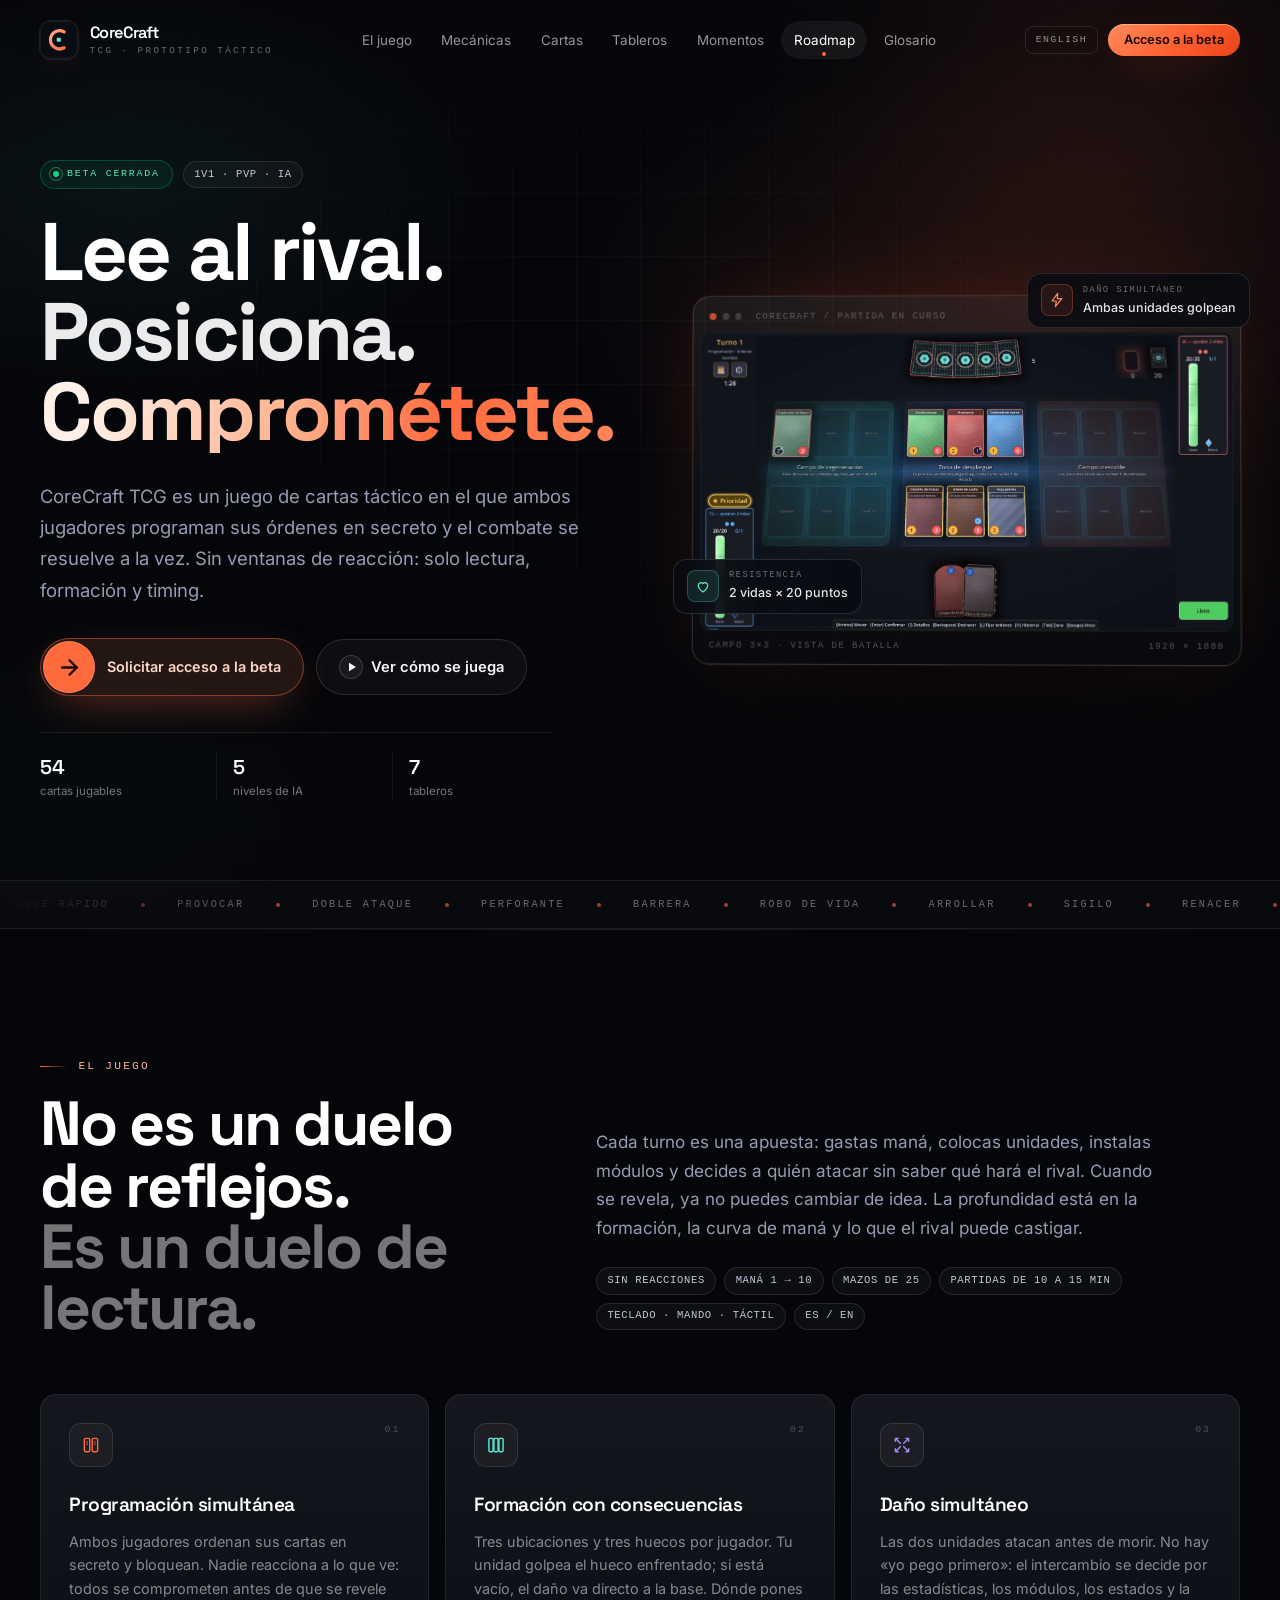
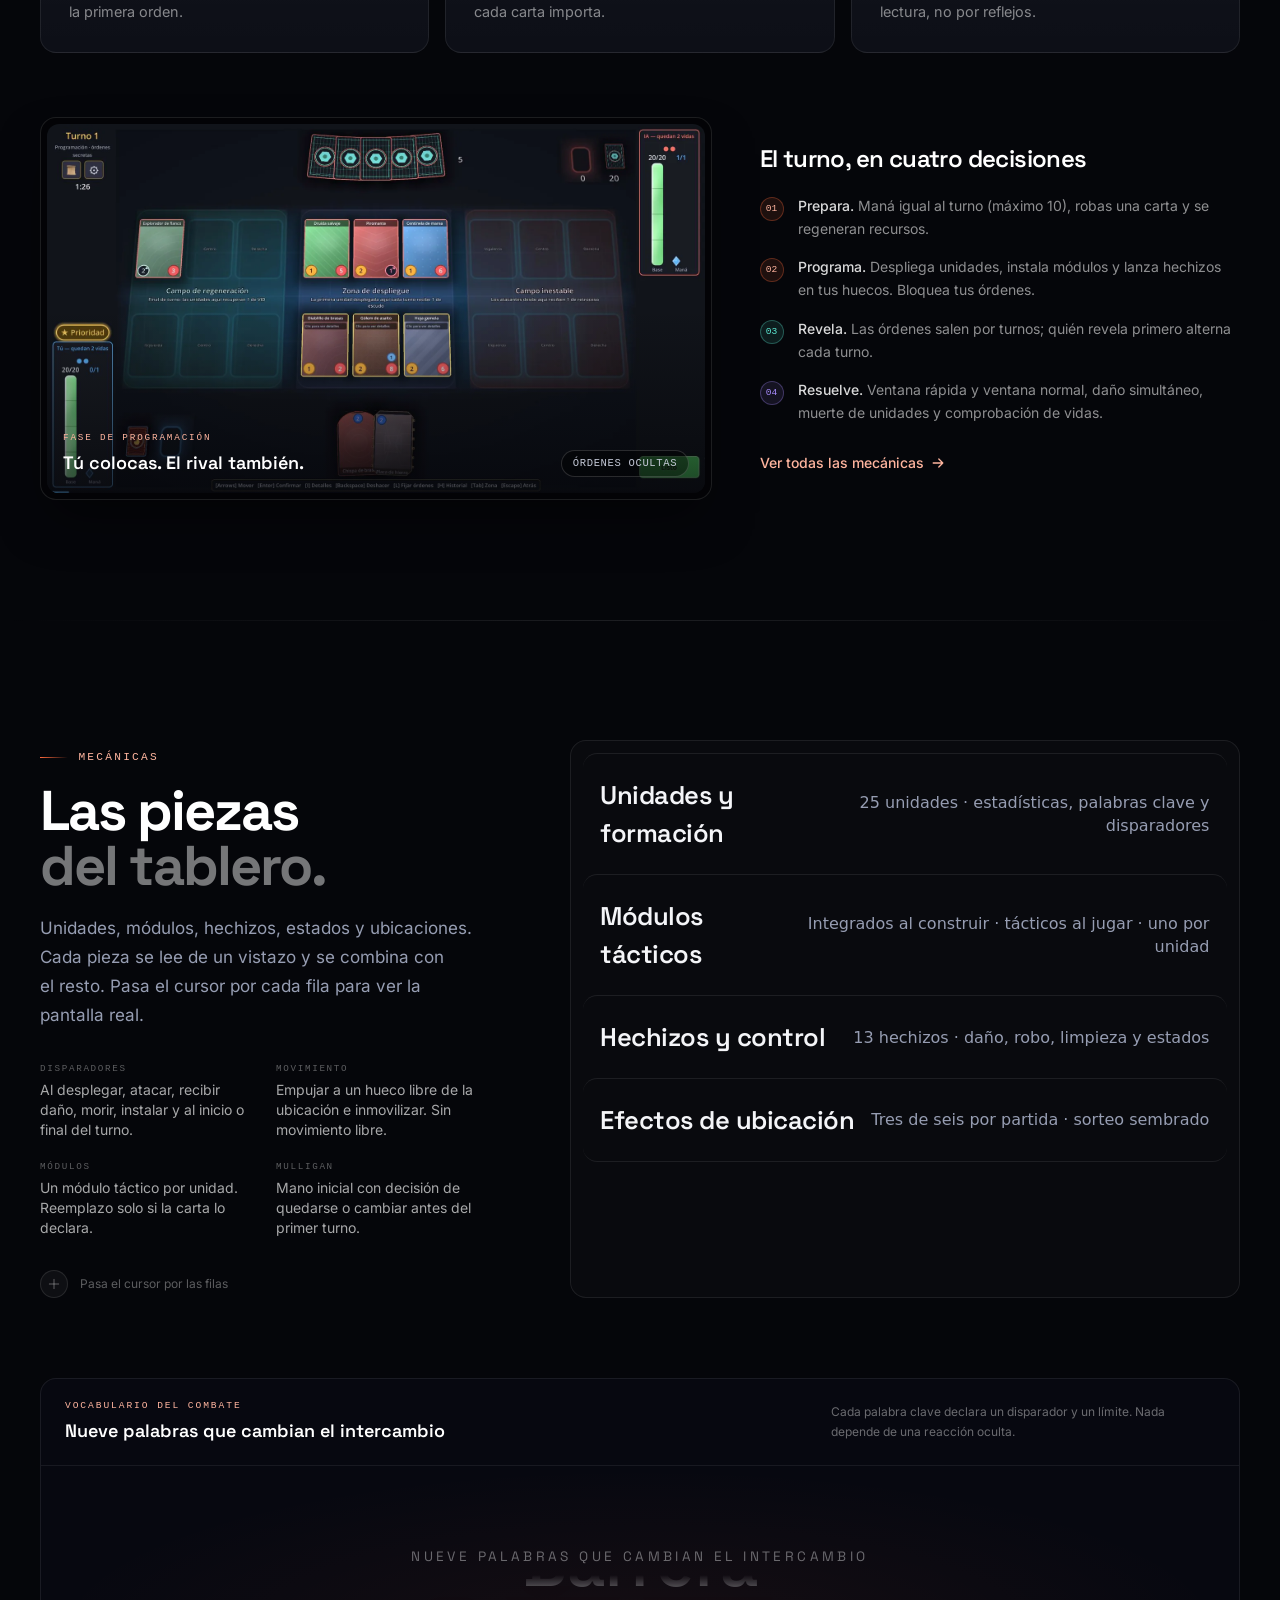
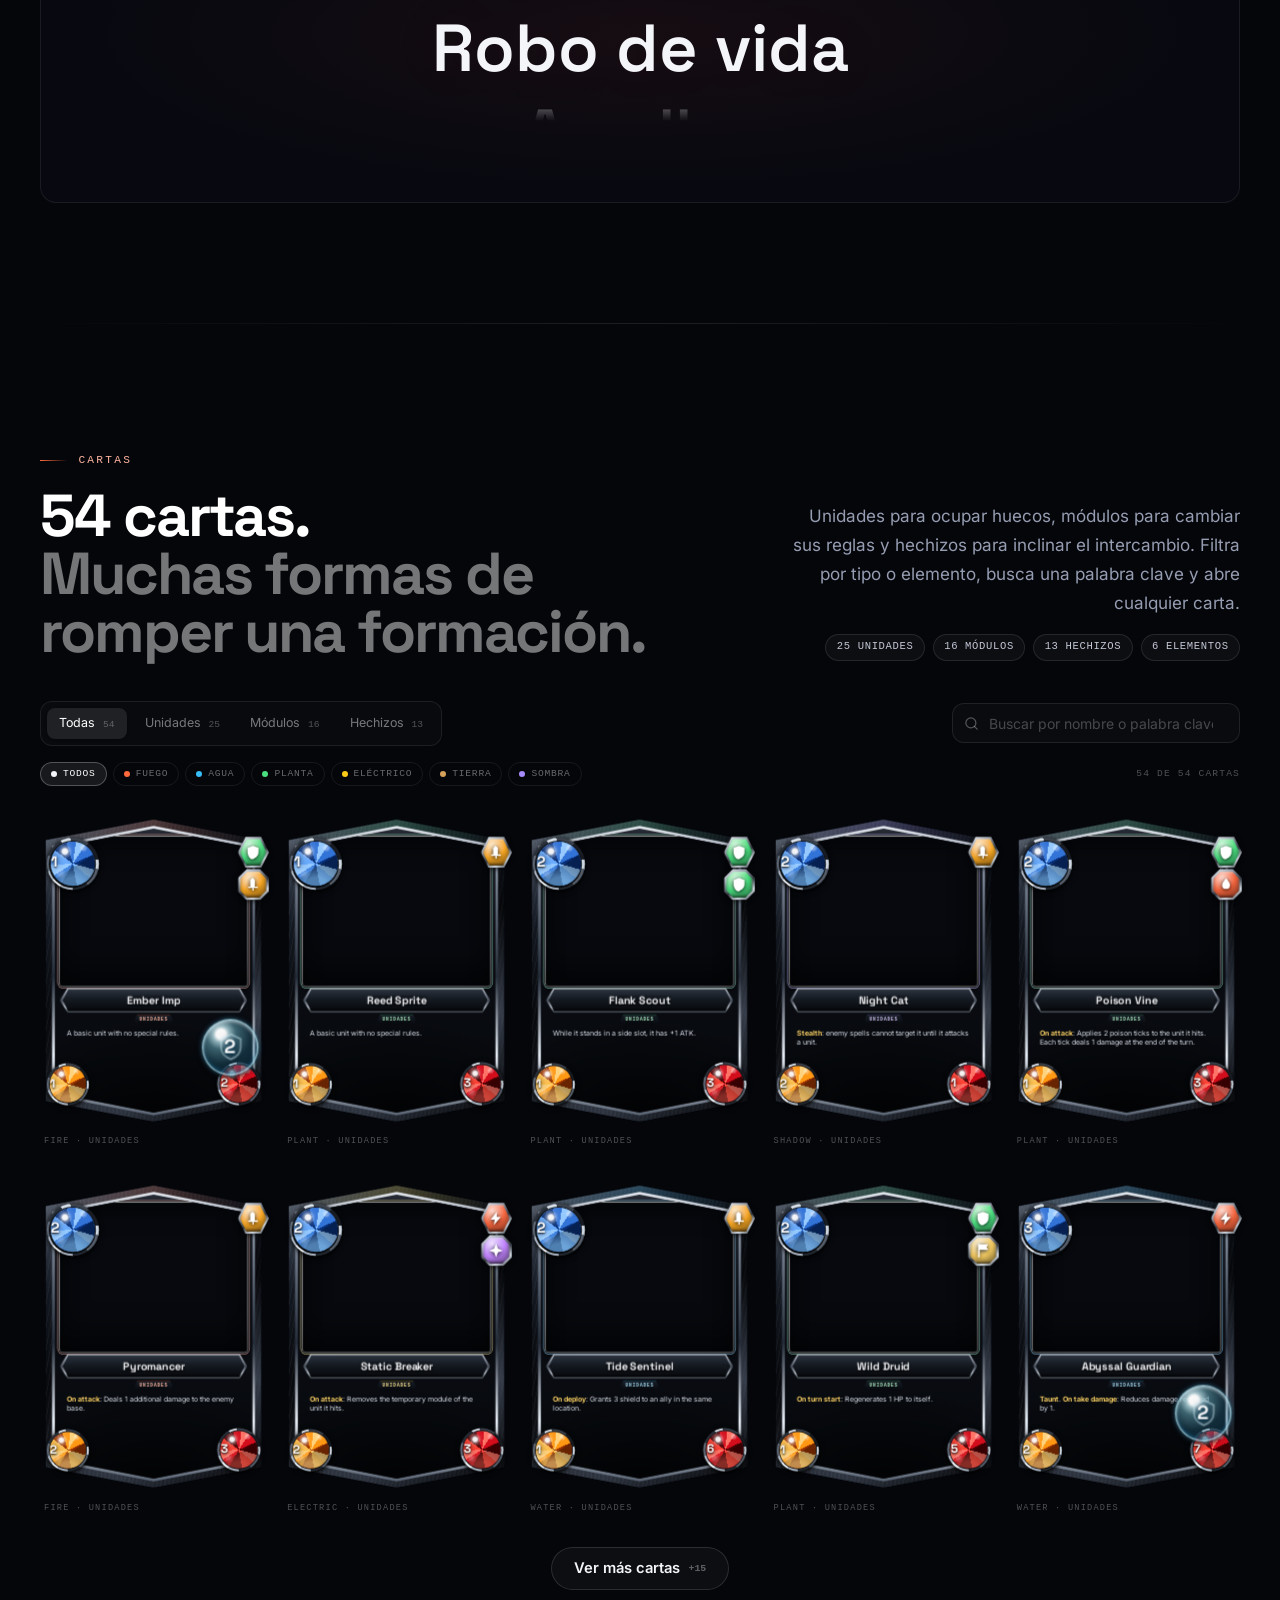
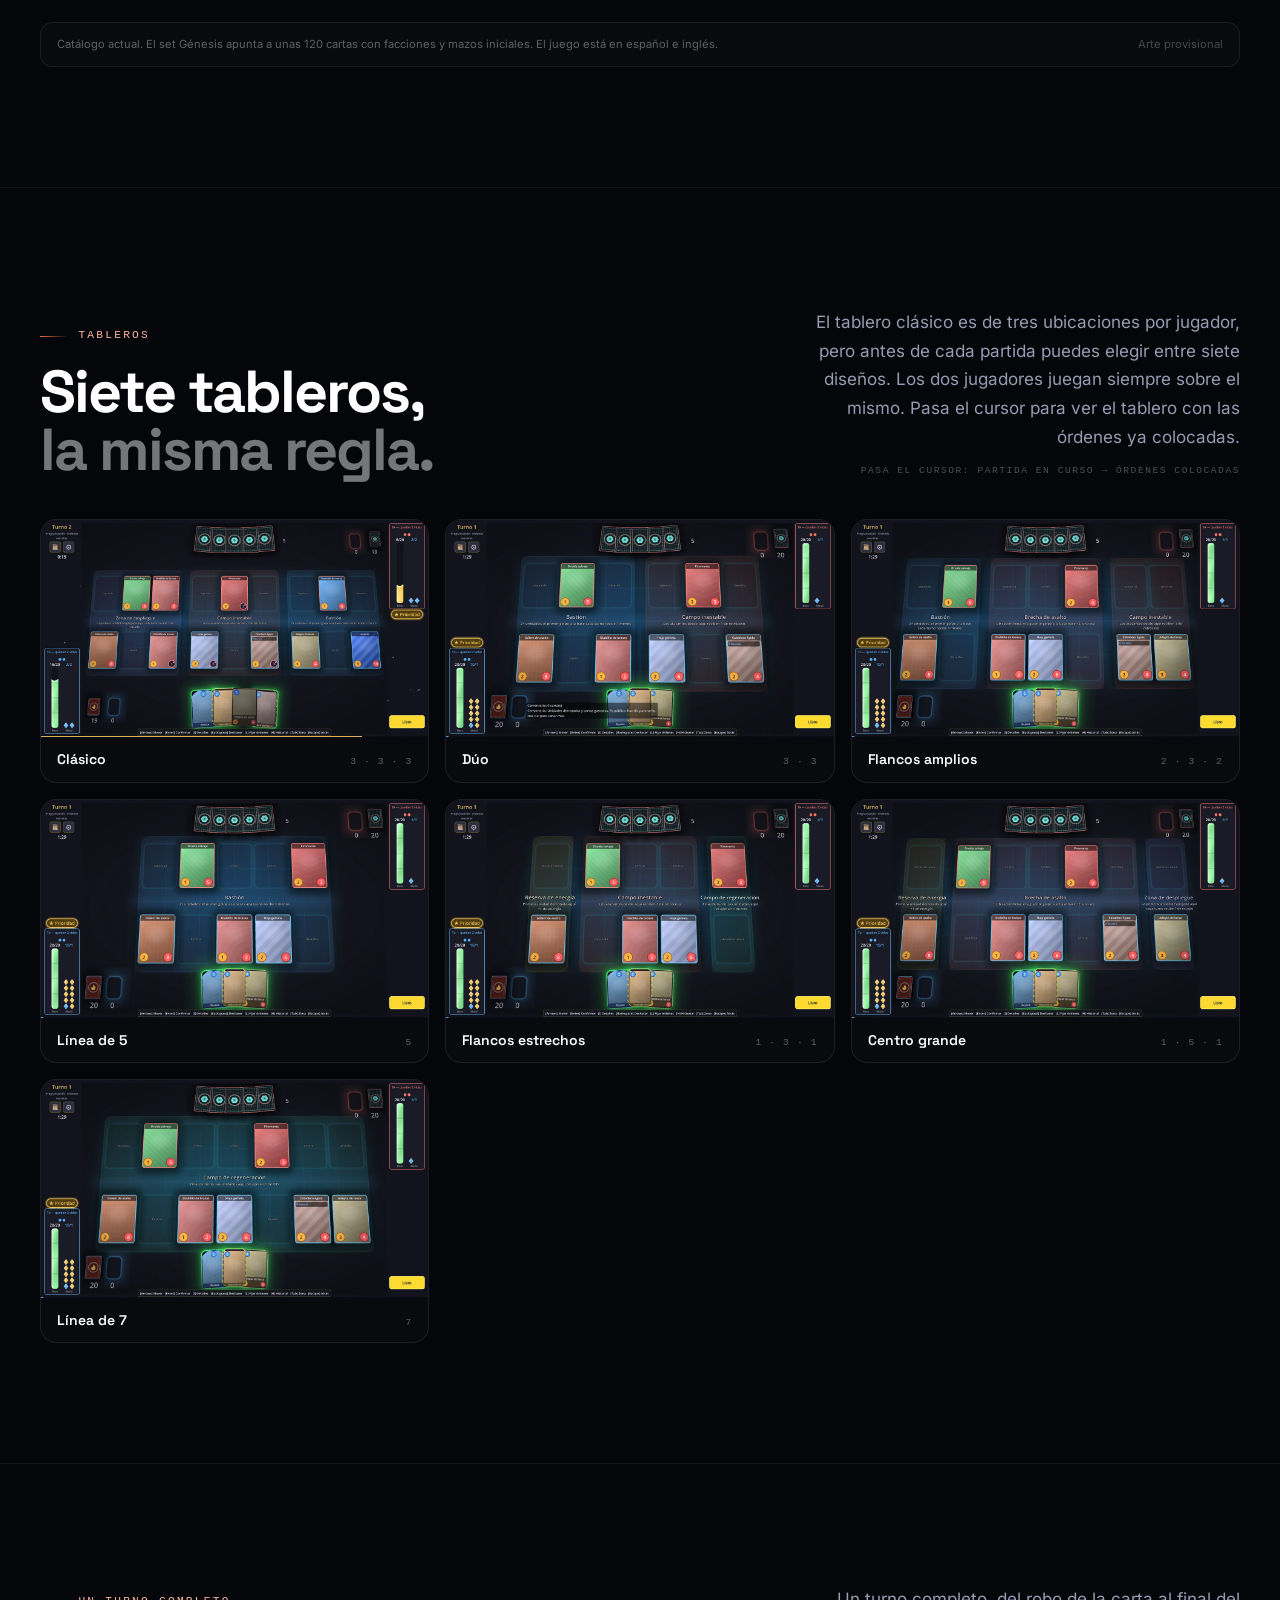
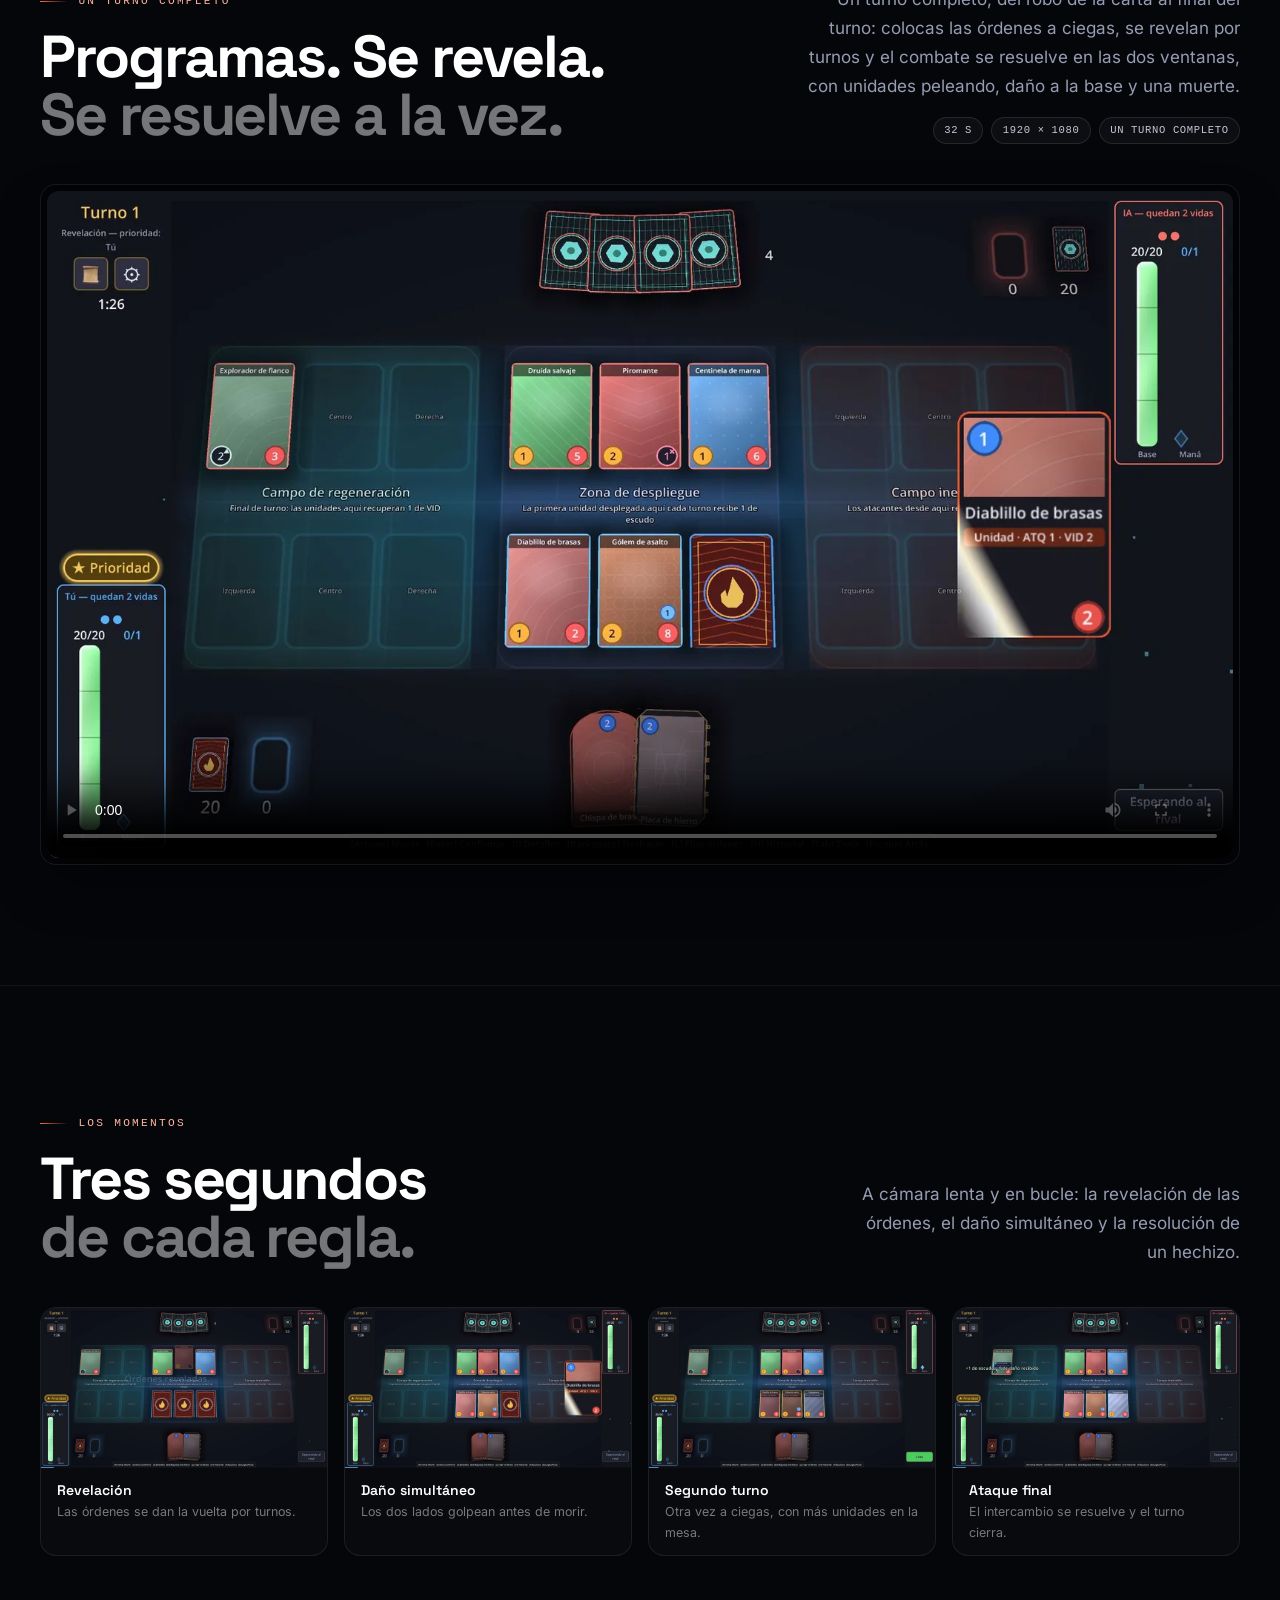
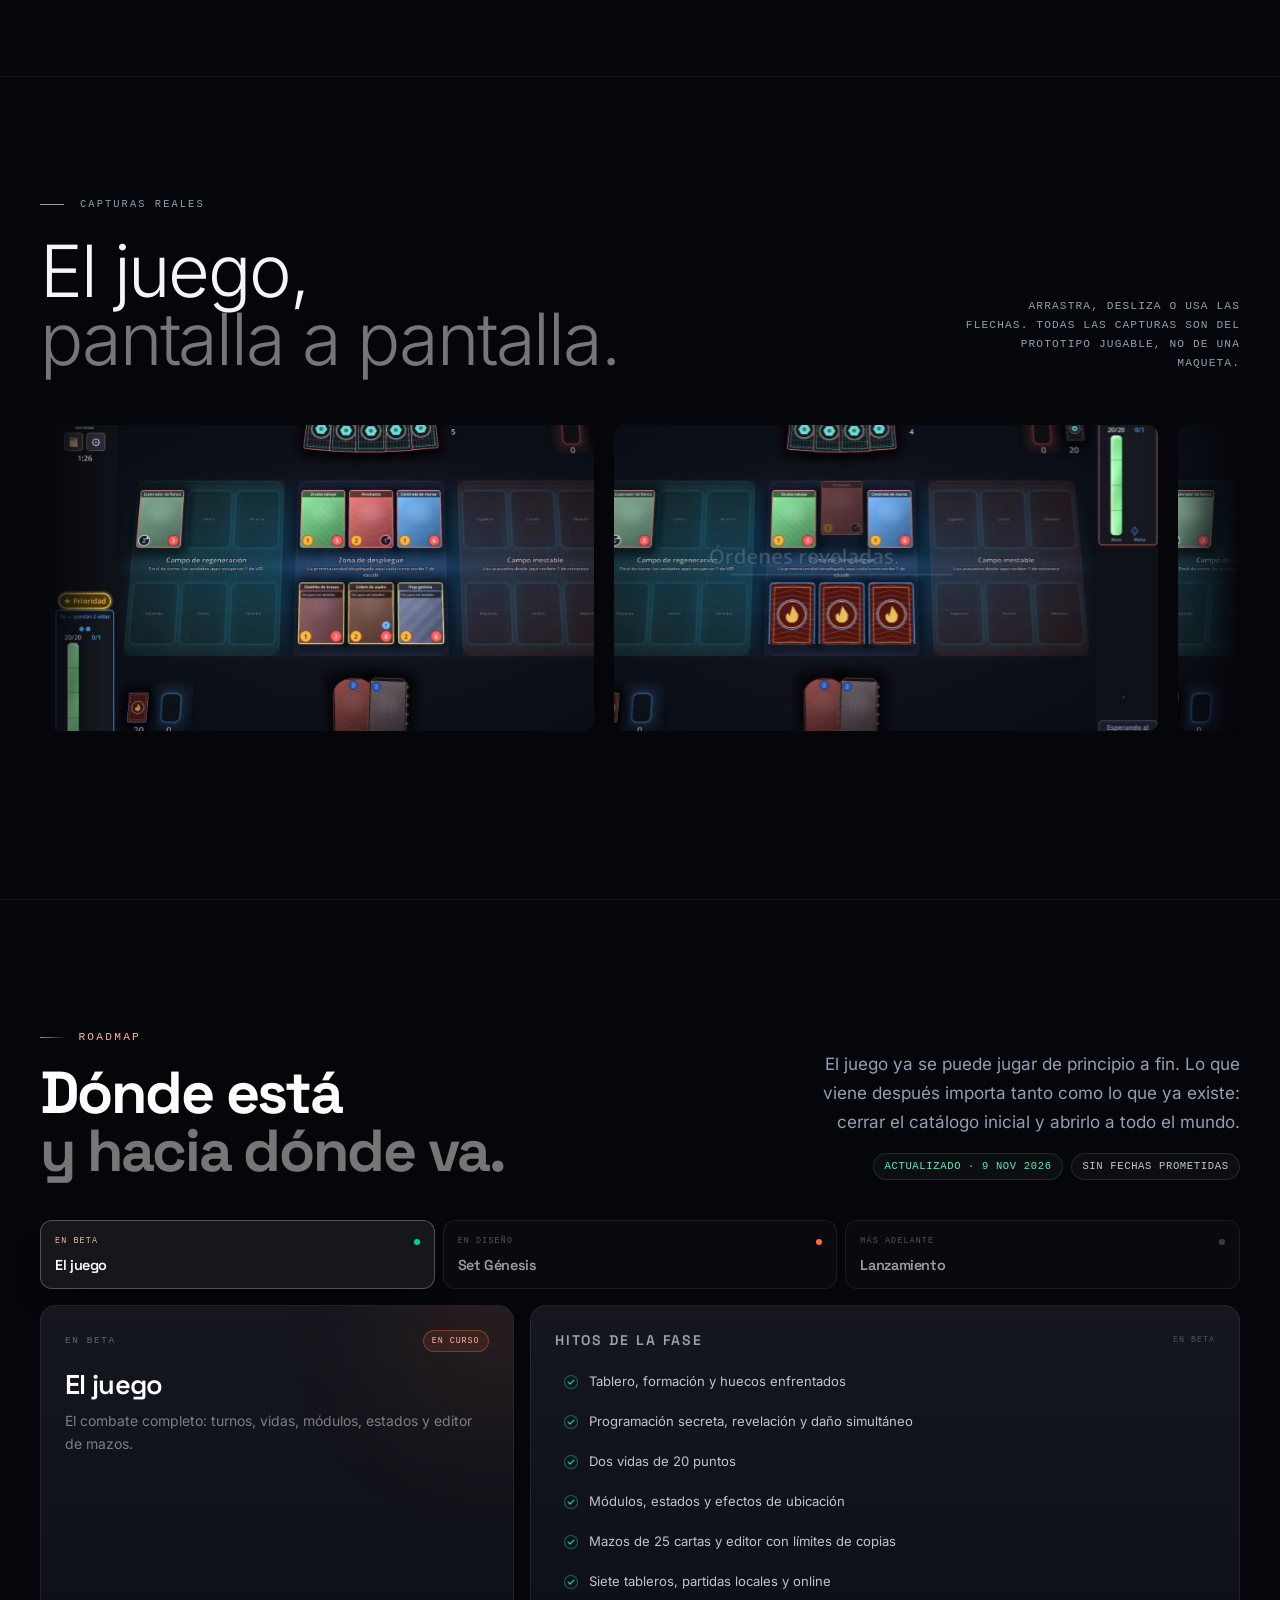
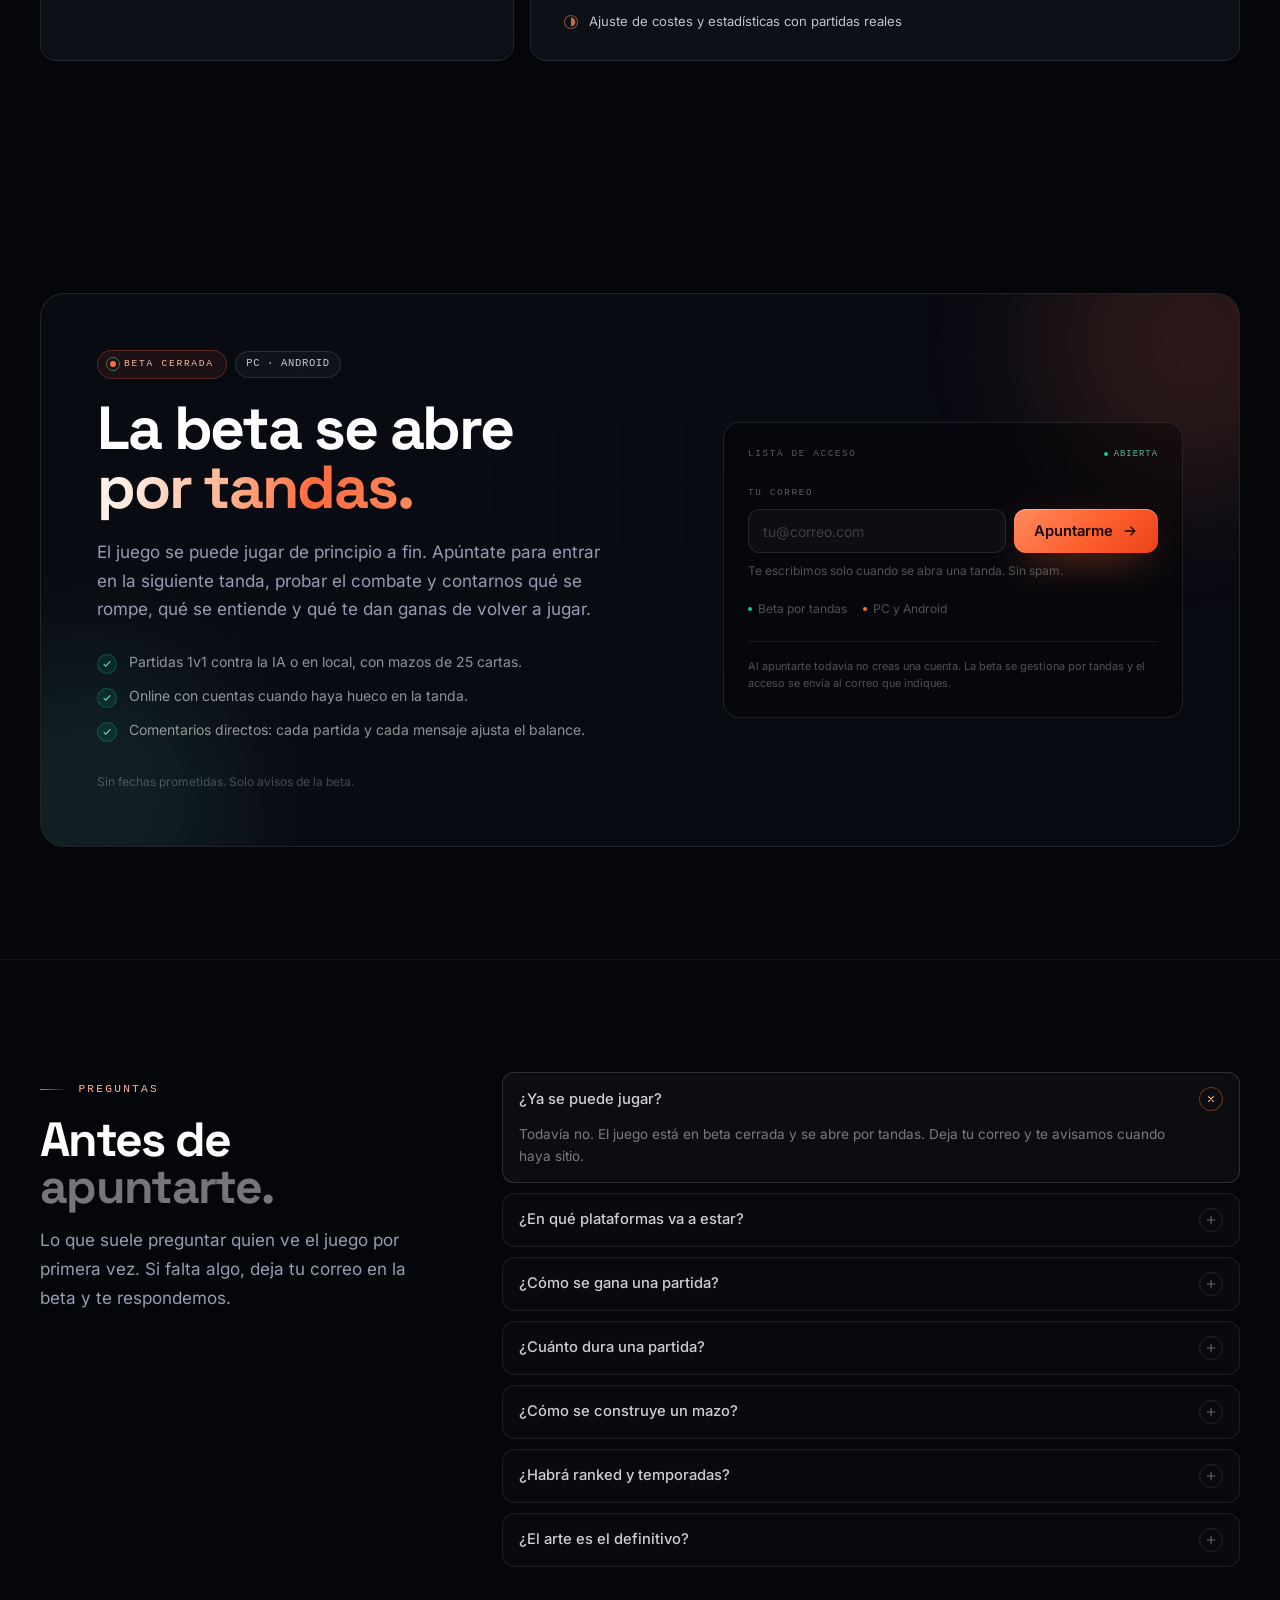
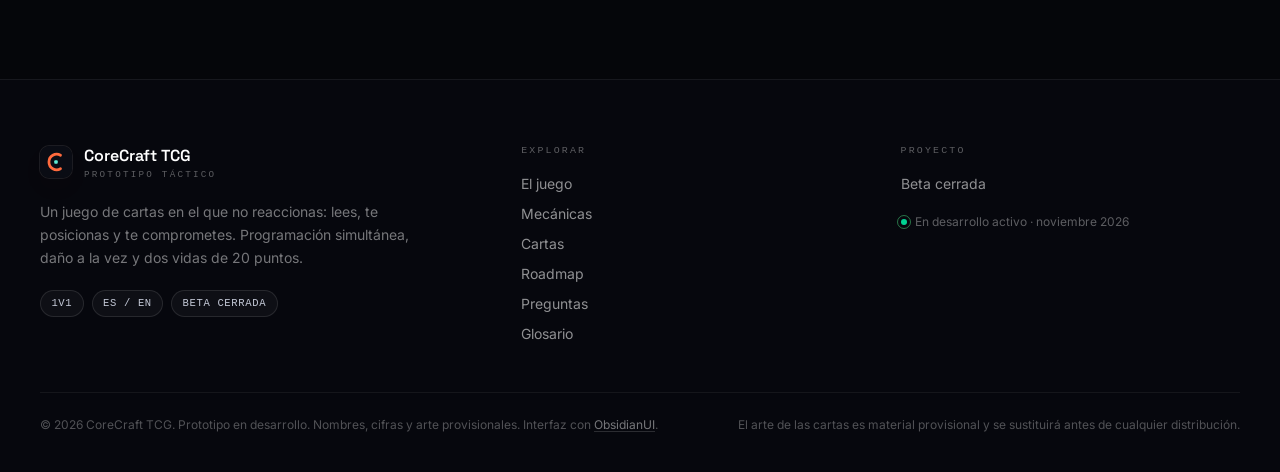
==== core-craft/index.html @ 4f24c643 "fix(corecraft): give the board thumbnails a fixed aspect ratio Lazy images without intrinsic size we" ====
<!DOCTYPE html><html lang="es" class="dark" data-astro-cid-ju4pidww><head><meta charset="UTF-8"><meta name="viewport" content="width=device-width, initial-scale=1"><meta name="generator" content="Astro v7.4.7"><title>CoreCraft TCG — Juego de cartas táctico con programación simultánea</title><meta name="description" content="Ordena tus cartas en secreto, revela por turnos y resuelve el combate a la vez. Un TCG táctico 1v1 con formación, módulos y dos vidas de 20 puntos."><link rel="canonical" href="https://jrz-labs.com/core-craft/"><link rel="icon" type="image/svg+xml" href="/core-craft/favicon.svg"><meta name="theme-color" content="#05060a"><meta name="color-scheme" content="dark"><meta property="og:type" content="website"><meta property="og:locale" content="es_ES"><meta property="og:site_name" content="CoreCraft TCG"><meta property="og:title" content="CoreCraft TCG — Juego de cartas táctico con programación simultánea"><meta property="og:description" content="Ordena tus cartas en secreto, revela por turnos y resuelve el combate a la vez. Un TCG táctico 1v1 con formación, módulos y dos vidas de 20 puntos."><meta property="og:url" content="https://jrz-labs.com/core-craft/"><meta property="og:image" content="https://jrz-labs.com/core-craft/og.jpg"><meta property="og:image:width" content="1200"><meta property="og:image:height" content="630"><meta name="twitter:card" content="summary_large_image"><meta name="twitter:title" content="CoreCraft TCG — Juego de cartas táctico con programación simultánea"><meta name="twitter:description" content="Ordena tus cartas en secreto, revela por turnos y resuelve el combate a la vez. Un TCG táctico 1v1 con formación, módulos y dos vidas de 20 puntos."><meta name="twitter:image" content="https://jrz-labs.com/core-craft/og.jpg"><script type="application/ld+json">{"@context":"https://schema.org","@type":"VideoGame","name":"CoreCraft TCG","description":"Ordena tus cartas en secreto, revela por turnos y resuelve el combate a la vez. Un TCG táctico 1v1 con formación, módulos y dos vidas de 20 puntos.","genre":["Trading Card Game","Strategy"],"gamePlatform":["PC","Web","Android"],"applicationCategory":"Game","operatingSystem":"Windows, macOS, Linux, Android","inLanguage":"es","playMode":["SinglePlayer","MultiPlayer"],"publisher":{"@type":"Organization","name":"CoreCraft"},"image":"https://jrz-labs.com/core-craft/og.jpg"}</script><link rel="stylesheet" href="/core-craft/_astro/copy.B9uqUWqZ.css"><link rel="stylesheet" href="/core-craft/_astro/Home.Bi4BA5il.css"></head><body class="bg-background text-foreground antialiased" data-astro-cid-ju4pidww><div class="scroll-progress" aria-hidden="true" data-astro-cid-ju4pidww></div><svg width="0" height="0" aria-hidden="true" style="position:absolute" data-astro-cid-ju4pidww><defs data-astro-cid-ju4pidww><linearGradient id="cc-steelblade" x1="0" y1="0" x2="1" y2="1" data-astro-cid-ju4pidww><stop offset="0" stop-color="#f2f6fb" data-astro-cid-ju4pidww></stop><stop offset=".38" stop-color="#b9c3d0" data-astro-cid-ju4pidww></stop><stop offset=".62" stop-color="#6e7885" data-astro-cid-ju4pidww></stop><stop offset="1" stop-color="#dfe7f1" data-astro-cid-ju4pidww></stop></linearGradient></defs></svg><header class="site-nav" id="site-nav" data-astro-cid-ju4pidww><div class="container-x" data-astro-cid-ju4pidww><div class="flex h-[4.5rem] items-center justify-between gap-4" data-astro-cid-ju4pidww><a href="#top" class="group flex items-center gap-3" aria-label="CoreCraft TCG, ir al inicio" data-astro-cid-ju4pidww><span class="logo-mark" data-astro-cid-ju4pidww><svg viewBox="0 0 64 64" aria-hidden="true" data-astro-cid-ju4pidww><defs data-astro-cid-ju4pidww><linearGradient id="logo-g" x1="12" y1="12" x2="54" y2="54" gradientUnits="userSpaceOnUse" data-astro-cid-ju4pidww><stop stop-color="#ffb38f" data-astro-cid-ju4pidww></stop><stop offset="1" stop-color="#ff5f2e" data-astro-cid-ju4pidww></stop></linearGradient></defs><rect width="64" height="64" rx="15" fill="#0a0c14" data-astro-cid-ju4pidww></rect><rect x="1" y="1" width="62" height="62" rx="14" fill="none" stroke="rgba(255,255,255,.12)" data-astro-cid-ju4pidww></rect><path d="M41 18.5a15.5 15.5 0 1 0 0 27" fill="none" stroke="url(#logo-g)" stroke-width="5.5" stroke-linecap="round" data-astro-cid-ju4pidww></path><rect x="28.5" y="28.5" width="7" height="7" rx="1.8" fill="#5eead4" data-astro-cid-ju4pidww></rect></svg></span><span class="leading-none" data-astro-cid-ju4pidww><span class="block font-display text-[1.02rem] font-semibold tracking-tight text-white" data-astro-cid-ju4pidww>CoreCraft</span><span class="mt-1 block font-mono text-[0.58rem] uppercase tracking-[0.26em] text-white/40" data-astro-cid-ju4pidww>TCG · Prototipo táctico</span></span></a><nav class="hidden items-center gap-1 lg:flex" aria-label="Principal" data-astro-cid-ju4pidww><a href="#juego" class="nav-link " data-astro-cid-ju4pidww>El juego</a><a href="#mecanicas" class="nav-link " data-astro-cid-ju4pidww>Mecánicas</a><a href="#cartas" class="nav-link " data-astro-cid-ju4pidww>Cartas</a><a href="#tableros" class="nav-link " data-astro-cid-ju4pidww>Tableros</a><a href="#momentos" class="nav-link " data-astro-cid-ju4pidww>Momentos</a><a href="#roadmap" class="nav-link " data-astro-cid-ju4pidww>Roadmap</a><a href="glosario" class="nav-link " data-astro-cid-ju4pidww>Glosario</a></nav><div class="hidden items-center gap-2.5 sm:flex" data-astro-cid-ju4pidww><a href="/core-craft/en/" class="shrink-0 rounded-lg border border-white/10 px-2.5 py-1.5 font-mono text-[0.62rem] uppercase tracking-[0.14em] text-white/55 transition hover:border-white/25 hover:text-white" data-astro-cid-ju4pidww>English</a><a href="#beta" class="btn btn-primary !px-4 !py-2.5 !text-[0.8rem]" data-astro-cid-ju4pidww>Acceso a la beta</a></div><button class="nav-burger lg:hidden" id="nav-toggle" aria-controls="mobile-menu" aria-expanded="false" aria-label="Abrir menú" data-astro-cid-ju4pidww><span data-astro-cid-ju4pidww></span><span data-astro-cid-ju4pidww></span></button></div></div><div id="mobile-menu" class="mobile-menu lg:hidden" hidden data-astro-cid-ju4pidww><nav class="container-x flex flex-col gap-1 pb-6 pt-2" aria-label="Móvil" data-astro-cid-ju4pidww><a href="#juego" class="mobile-link" data-astro-cid-ju4pidww>El juego</a><a href="#mecanicas" class="mobile-link" data-astro-cid-ju4pidww>Mecánicas</a><a href="#cartas" class="mobile-link" data-astro-cid-ju4pidww>Cartas</a><a href="#tableros" class="mobile-link" data-astro-cid-ju4pidww>Tableros</a><a href="#momentos" class="mobile-link" data-astro-cid-ju4pidww>Momentos</a><a href="#roadmap" class="mobile-link" data-astro-cid-ju4pidww>Roadmap</a><a href="glosario" class="mobile-link" data-astro-cid-ju4pidww>Glosario</a><a href="/core-craft/en/" class="mobile-link font-mono text-[0.72rem] uppercase tracking-[0.16em] text-white/55" data-astro-cid-ju4pidww>English</a><a href="#beta" class="btn btn-primary mt-3 w-full" data-astro-cid-ju4pidww>Solicitar acceso a la beta</a></nav></div></header><main id="top" data-astro-cid-ju4pidww><section class="hero relative overflow-hidden pt-32 sm:pt-36 lg:pt-40" aria-labelledby="hero-title" data-astro-cid-ge2uvauf><div class="hero-bg" aria-hidden="true" data-astro-cid-ge2uvauf><div class="hero-glow hero-glow-a" data-astro-cid-ge2uvauf></div><div class="hero-glow hero-glow-b" data-astro-cid-ge2uvauf></div><div class="absolute inset-0 grid-bg opacity-60" data-astro-cid-ge2uvauf></div><div class="hero-vignette" data-astro-cid-ge2uvauf></div></div><div class="container-x relative" data-astro-cid-ge2uvauf><div class="grid items-center gap-14 xl:grid-cols-[minmax(0,1.04fr)_minmax(0,0.96fr)] xl:gap-14" data-astro-cid-ge2uvauf><div class="max-w-2xl" data-astro-cid-ge2uvauf><div class="flex flex-wrap items-center gap-2.5" data-reveal data-astro-cid-ge2uvauf><span class="inline-flex items-center gap-2 rounded-full border border-emerald-400/25 bg-emerald-400/[0.07] px-3 py-1.5 font-mono text-[0.62rem] uppercase tracking-[0.18em] text-emerald-300" data-astro-cid-ge2uvauf><span class="pulse-dot inline-block h-1.5 w-1.5 rounded-full bg-emerald-400" data-astro-cid-ge2uvauf></span>Beta cerrada</span><span class="chip" data-astro-cid-ge2uvauf>1v1 · PvP · IA</span></div><h1 id="hero-title" class="display-title mt-6 text-[clamp(2.35rem,7.1vw,5.1rem)]" data-reveal style="--reveal-delay:60ms" data-astro-cid-ge2uvauf><span class="block text-white" data-astro-cid-ge2uvauf>Lee al rival.</span><span class="block text-white/92" data-astro-cid-ge2uvauf>Posiciona.</span><span class="block text-gradient-ember" data-astro-cid-ge2uvauf>Comprométete.</span></h1><p class="lead mt-7 max-w-xl text-[1.08rem] sm:text-[1.15rem]" data-reveal style="--reveal-delay:120ms" data-astro-cid-ge2uvauf>CoreCraft TCG es un juego de cartas táctico en el que ambos jugadores programan sus órdenes en secreto y el combate se resuelve a la vez. Sin ventanas de reacción: solo lectura, formación y timing.</p><div class="mt-8 flex flex-col gap-3 sm:flex-row sm:items-center" data-reveal style="--reveal-delay:180ms" data-astro-cid-ge2uvauf><a class="obsidian-discover-button obsidian-cta w-full justify-center sm:w-auto" href="#beta"><span class="obsidian-discover-button__fill" aria-hidden="true"></span><span class="obsidian-discover-button__icon" aria-hidden="true"><svg xmlns="http://www.w3.org/2000/svg" width="25" height="25" viewBox="0 0 24 24" fill="none" stroke="currentColor" stroke-width="2.25" stroke-linecap="round" stroke-linejoin="round" class="lucide lucide-arrow-right" aria-hidden="true"><path d="M5 12h14"></path><path d="m12 5 7 7-7 7"></path></svg></span><span class="obsidian-discover-button__text">Solicitar acceso a la beta</span></a><a href="#juego" class="btn btn-ghost group min-h-14" data-astro-cid-ge2uvauf><span class="grid h-6 w-6 place-items-center rounded-full border border-white/15 bg-white/5" data-astro-cid-ge2uvauf><svg class="ml-0.5 h-3 w-3" viewBox="0 0 12 12" fill="currentColor" aria-hidden="true" data-astro-cid-ge2uvauf><path d="M3 1.8v8.4L10 6 3 1.8Z" data-astro-cid-ge2uvauf></path></svg></span>Ver cómo se juega</a></div><div class="mt-9 grid max-w-lg grid-cols-3 gap-4 border-t border-white/[0.08] pt-5" data-reveal style="--reveal-delay:240ms" data-astro-cid-ge2uvauf><div data-astro-cid-ge2uvauf><div class="font-display text-xl font-semibold text-white" data-astro-cid-ge2uvauf>54</div><div class="mt-0.5 text-[0.72rem] text-white/45" data-astro-cid-ge2uvauf>cartas jugables</div></div><div class="border-l border-white/[0.08] pl-4" data-astro-cid-ge2uvauf><div class="font-display text-xl font-semibold text-white" data-astro-cid-ge2uvauf>5</div><div class="mt-0.5 text-[0.72rem] text-white/45" data-astro-cid-ge2uvauf>niveles de IA</div></div><div class="border-l border-white/[0.08] pl-4" data-astro-cid-ge2uvauf><div class="font-display text-xl font-semibold text-white" data-astro-cid-ge2uvauf>7</div><div class="mt-0.5 text-[0.72rem] text-white/45" data-astro-cid-ge2uvauf>tableros</div></div></div></div><div class="relative" data-reveal style="--reveal-delay:160ms" data-astro-cid-ge2uvauf><div class="hero-frame" data-astro-cid-ge2uvauf><div class="hero-chrome" aria-hidden="true" data-astro-cid-ge2uvauf><span class="hero-dot" data-astro-cid-ge2uvauf></span><span class="hero-dot" data-astro-cid-ge2uvauf></span><span class="hero-dot" data-astro-cid-ge2uvauf></span><span class="ml-2 font-mono text-[0.58rem] tracking-[0.14em] text-white/30" data-astro-cid-ge2uvauf>CORECRAFT / PARTIDA EN CURSO</span><span class="ml-auto hidden items-center gap-1.5 font-mono text-[0.55rem] uppercase tracking-[0.16em] text-emerald-300/80 sm:flex" data-astro-cid-ge2uvauf><span class="h-1 w-1 rounded-full bg-emerald-400" data-astro-cid-ge2uvauf></span> Turno 1</span></div><div class="hero-screen" data-astro-cid-ge2uvauf><video src="/core-craft/video/turn-16x9.mp4" data-mobile-src="/core-craft/video/turn-16x9-mobile.mp4" poster="/core-craft/screenshots/programming.webp" autoplay muted loop playsinline aria-label="Un turno completo en el tablero 3D: programación, revelación y combate" data-astro-cid-ge2uvauf></video><div class="hero-scanline" aria-hidden="true" data-astro-cid-ge2uvauf></div></div><div class="hero-frame-footer" aria-hidden="true" data-astro-cid-ge2uvauf><span class="font-mono text-[0.55rem] uppercase tracking-[0.18em] text-white/30" data-astro-cid-ge2uvauf>Campo 3×3 · Vista de batalla</span><span class="font-mono text-[0.55rem] uppercase tracking-[0.18em] text-white/30" data-astro-cid-ge2uvauf>1920 × 1080</span></div></div><div class="hero-float hero-float-a float-slow" data-astro-cid-ge2uvauf><div class="flex items-center gap-2.5" data-astro-cid-ge2uvauf><span class="grid h-8 w-8 place-items-center rounded-lg border border-[#ff6a3d]/30 bg-[#ff6a3d]/10 text-[#ff8a5c]" data-astro-cid-ge2uvauf><svg class="h-4 w-4" viewBox="0 0 24 24" fill="none" stroke="currentColor" stroke-width="1.8" aria-hidden="true" data-astro-cid-ge2uvauf><path d="M13 2 4.5 13.5H11L9.5 22 19 10h-6.5L13 2Z" stroke-linejoin="round" data-astro-cid-ge2uvauf></path></svg></span><div data-astro-cid-ge2uvauf><div class="font-mono text-[0.55rem] uppercase tracking-[0.16em] text-white/40" data-astro-cid-ge2uvauf>Daño simultáneo</div><div class="mt-0.5 text-[0.78rem] font-medium text-white/90" data-astro-cid-ge2uvauf>Ambas unidades golpean</div></div></div></div><div class="hero-float hero-float-b float-slow" style="animation-delay: -2.8s" data-astro-cid-ge2uvauf><div class="flex items-center gap-2.5" data-astro-cid-ge2uvauf><span class="grid h-8 w-8 place-items-center rounded-lg border border-[#5eead4]/25 bg-[#5eead4]/10 text-[#5eead4]" data-astro-cid-ge2uvauf><svg class="h-4 w-4" viewBox="0 0 24 24" fill="none" stroke="currentColor" stroke-width="1.8" aria-hidden="true" data-astro-cid-ge2uvauf><path d="M12 21s-7-4.4-7-10a4 4 0 0 1 7-2.6A4 4 0 0 1 19 11c0 5.6-7 10-7 10Z" stroke-linejoin="round" data-astro-cid-ge2uvauf></path></svg></span><div data-astro-cid-ge2uvauf><div class="font-mono text-[0.55rem] uppercase tracking-[0.16em] text-white/40" data-astro-cid-ge2uvauf>Resistencia</div><div class="mt-0.5 text-[0.78rem] font-medium text-white/90" data-astro-cid-ge2uvauf>2 vidas × 20 puntos</div></div></div></div></div></div></div><div class="marquee-wrap relative mt-16 overflow-hidden border-y border-white/[0.07] bg-white/[0.018] py-4 sm:mt-20" data-astro-cid-ge2uvauf><div class="marquee mask-fade-x items-center gap-8" aria-hidden="true" data-astro-cid-ge2uvauf><span class="flex shrink-0 items-center gap-8" data-astro-cid-ge2uvauf><span class="font-mono text-[0.64rem] uppercase tracking-[0.22em] text-white/40" data-astro-cid-ge2uvauf>Ataque rápido</span><span class="h-1 w-1 rounded-full bg-[#ff6a3d]/60" data-astro-cid-ge2uvauf></span></span><span class="flex shrink-0 items-center gap-8" data-astro-cid-ge2uvauf><span class="font-mono text-[0.64rem] uppercase tracking-[0.22em] text-white/40" data-astro-cid-ge2uvauf>Provocar</span><span class="h-1 w-1 rounded-full bg-[#ff6a3d]/60" data-astro-cid-ge2uvauf></span></span><span class="flex shrink-0 items-center gap-8" data-astro-cid-ge2uvauf><span class="font-mono text-[0.64rem] uppercase tracking-[0.22em] text-white/40" data-astro-cid-ge2uvauf>Doble ataque</span><span class="h-1 w-1 rounded-full bg-[#ff6a3d]/60" data-astro-cid-ge2uvauf></span></span><span class="flex shrink-0 items-center gap-8" data-astro-cid-ge2uvauf><span class="font-mono text-[0.64rem] uppercase tracking-[0.22em] text-white/40" data-astro-cid-ge2uvauf>Perforante</span><span class="h-1 w-1 rounded-full bg-[#ff6a3d]/60" data-astro-cid-ge2uvauf></span></span><span class="flex shrink-0 items-center gap-8" data-astro-cid-ge2uvauf><span class="font-mono text-[0.64rem] uppercase tracking-[0.22em] text-white/40" data-astro-cid-ge2uvauf>Barrera</span><span class="h-1 w-1 rounded-full bg-[#ff6a3d]/60" data-astro-cid-ge2uvauf></span></span><span class="flex shrink-0 items-center gap-8" data-astro-cid-ge2uvauf><span class="font-mono text-[0.64rem] uppercase tracking-[0.22em] text-white/40" data-astro-cid-ge2uvauf>Robo de vida</span><span class="h-1 w-1 rounded-full bg-[#ff6a3d]/60" data-astro-cid-ge2uvauf></span></span><span class="flex shrink-0 items-center gap-8" data-astro-cid-ge2uvauf><span class="font-mono text-[0.64rem] uppercase tracking-[0.22em] text-white/40" data-astro-cid-ge2uvauf>Arrollar</span><span class="h-1 w-1 rounded-full bg-[#ff6a3d]/60" data-astro-cid-ge2uvauf></span></span><span class="flex shrink-0 items-center gap-8" data-astro-cid-ge2uvauf><span class="font-mono text-[0.64rem] uppercase tracking-[0.22em] text-white/40" data-astro-cid-ge2uvauf>Sigilo</span><span class="h-1 w-1 rounded-full bg-[#ff6a3d]/60" data-astro-cid-ge2uvauf></span></span><span class="flex shrink-0 items-center gap-8" data-astro-cid-ge2uvauf><span class="font-mono text-[0.64rem] uppercase tracking-[0.22em] text-white/40" data-astro-cid-ge2uvauf>Renacer</span><span class="h-1 w-1 rounded-full bg-[#ff6a3d]/60" data-astro-cid-ge2uvauf></span></span><span class="flex shrink-0 items-center gap-8" data-astro-cid-ge2uvauf><span class="font-mono text-[0.64rem] uppercase tracking-[0.22em] text-white/40" data-astro-cid-ge2uvauf>Ataque rápido</span><span class="h-1 w-1 rounded-full bg-[#ff6a3d]/60" data-astro-cid-ge2uvauf></span></span><span class="flex shrink-0 items-center gap-8" data-astro-cid-ge2uvauf><span class="font-mono text-[0.64rem] uppercase tracking-[0.22em] text-white/40" data-astro-cid-ge2uvauf>Provocar</span><span class="h-1 w-1 rounded-full bg-[#ff6a3d]/60" data-astro-cid-ge2uvauf></span></span><span class="flex shrink-0 items-center gap-8" data-astro-cid-ge2uvauf><span class="font-mono text-[0.64rem] uppercase tracking-[0.22em] text-white/40" data-astro-cid-ge2uvauf>Doble ataque</span><span class="h-1 w-1 rounded-full bg-[#ff6a3d]/60" data-astro-cid-ge2uvauf></span></span><span class="flex shrink-0 items-center gap-8" data-astro-cid-ge2uvauf><span class="font-mono text-[0.64rem] uppercase tracking-[0.22em] text-white/40" data-astro-cid-ge2uvauf>Perforante</span><span class="h-1 w-1 rounded-full bg-[#ff6a3d]/60" data-astro-cid-ge2uvauf></span></span><span class="flex shrink-0 items-center gap-8" data-astro-cid-ge2uvauf><span class="font-mono text-[0.64rem] uppercase tracking-[0.22em] text-white/40" data-astro-cid-ge2uvauf>Barrera</span><span class="h-1 w-1 rounded-full bg-[#ff6a3d]/60" data-astro-cid-ge2uvauf></span></span><span class="flex shrink-0 items-center gap-8" data-astro-cid-ge2uvauf><span class="font-mono text-[0.64rem] uppercase tracking-[0.22em] text-white/40" data-astro-cid-ge2uvauf>Robo de vida</span><span class="h-1 w-1 rounded-full bg-[#ff6a3d]/60" data-astro-cid-ge2uvauf></span></span><span class="flex shrink-0 items-center gap-8" data-astro-cid-ge2uvauf><span class="font-mono text-[0.64rem] uppercase tracking-[0.22em] text-white/40" data-astro-cid-ge2uvauf>Arrollar</span><span class="h-1 w-1 rounded-full bg-[#ff6a3d]/60" data-astro-cid-ge2uvauf></span></span><span class="flex shrink-0 items-center gap-8" data-astro-cid-ge2uvauf><span class="font-mono text-[0.64rem] uppercase tracking-[0.22em] text-white/40" data-astro-cid-ge2uvauf>Sigilo</span><span class="h-1 w-1 rounded-full bg-[#ff6a3d]/60" data-astro-cid-ge2uvauf></span></span><span class="flex shrink-0 items-center gap-8" data-astro-cid-ge2uvauf><span class="font-mono text-[0.64rem] uppercase tracking-[0.22em] text-white/40" data-astro-cid-ge2uvauf>Renacer</span><span class="h-1 w-1 rounded-full bg-[#ff6a3d]/60" data-astro-cid-ge2uvauf></span></span></div></div></section><section id="juego" class="section relative overflow-hidden"><div class="absolute inset-x-0 top-0 h-px bg-gradient-to-r from-transparent via-white/10 to-transparent"></div><div class="container-x"><div class="grid gap-12 lg:grid-cols-[0.85fr_1.15fr] lg:items-end lg:gap-20"><div><p class="eyebrow" data-reveal>El juego</p><h2 class="display-title mt-5 text-[clamp(2.2rem,5vw,3.9rem)] text-white" data-reveal style="--reveal-delay:60ms">No es un duelo de reflejos.<br><span class="text-white/45">Es un duelo de lectura.</span></h2></div><div class="lg:pb-2"><p class="lead max-w-xl" data-reveal style="--reveal-delay:120ms">Cada turno es una apuesta: gastas maná, colocas unidades, instalas módulos y decides a quién atacar sin saber qué hará el rival. Cuando se revela, ya no puedes cambiar de idea. La profundidad está en la formación, la curva de maná y lo que el rival puede castigar.</p><div class="mt-6 flex flex-wrap gap-2" data-reveal style="--reveal-delay:180ms"><span class="chip">Sin reacciones</span><span class="chip">Maná 1 → 10</span><span class="chip">Mazos de 25</span><span class="chip">Partidas de 10 a 15 min</span><span class="chip">Teclado · Mando · Táctil</span><span class="chip">ES / EN</span></div></div></div><div class="mt-14 grid gap-4 md:grid-cols-3"><article class="surface surface-hover group relative overflow-hidden rounded-2xl p-6 sm:p-7" data-reveal style="--reveal-delay:0ms"><div class="pointer-events-none absolute -right-16 -top-16 h-40 w-40 rounded-full opacity-0 blur-3xl transition-opacity duration-500 group-hover:opacity-60" style="background:#ff6a3d"></div><div class="flex items-start justify-between"><span class="grid h-11 w-11 place-items-center rounded-xl border border-white/10 bg-white/[0.04]" style="color:#ff6a3d"><svg class="h-5 w-5" viewBox="0 0 24 24" fill="none" stroke="currentColor" stroke-width="1.7" aria-hidden="true"><rect x="4" y="4" width="6.5" height="16" rx="1.6"></rect><rect x="13.5" y="4" width="6.5" height="16" rx="1.6"></rect><path d="M6.6 8h1.3M6.6 11h1.3M16.1 8h1.3M16.1 11h1.3"></path></svg></span><span class="font-mono text-[0.62rem] tracking-[0.2em] text-white/25">01</span></div><h3 class="mt-6 font-display text-[1.2rem] font-semibold tracking-tight text-white">Programación simultánea</h3><p class="mt-2.5 text-[0.9rem] leading-relaxed text-white/50">Ambos jugadores ordenan sus cartas en secreto y bloquean. Nadie reacciona a lo que ve: todos se comprometen antes de que se revele la primera orden.</p></article><article class="surface surface-hover group relative overflow-hidden rounded-2xl p-6 sm:p-7" data-reveal style="--reveal-delay:70ms"><div class="pointer-events-none absolute -right-16 -top-16 h-40 w-40 rounded-full opacity-0 blur-3xl transition-opacity duration-500 group-hover:opacity-60" style="background:#5eead4"></div><div class="flex items-start justify-between"><span class="grid h-11 w-11 place-items-center rounded-xl border border-white/10 bg-white/[0.04]" style="color:#5eead4"><svg class="h-5 w-5" viewBox="0 0 24 24" fill="none" stroke="currentColor" stroke-width="1.7" aria-hidden="true"><rect x="3.5" y="4" width="5" height="16" rx="1.3"></rect><rect x="9.5" y="4" width="5" height="16" rx="1.3"></rect><rect x="15.5" y="4" width="5" height="16" rx="1.3"></rect></svg></span><span class="font-mono text-[0.62rem] tracking-[0.2em] text-white/25">02</span></div><h3 class="mt-6 font-display text-[1.2rem] font-semibold tracking-tight text-white">Formación con consecuencias</h3><p class="mt-2.5 text-[0.9rem] leading-relaxed text-white/50">Tres ubicaciones y tres huecos por jugador. Tu unidad golpea el hueco enfrentado; si está vacío, el daño va directo a la base. Dónde pones cada carta importa.</p></article><article class="surface surface-hover group relative overflow-hidden rounded-2xl p-6 sm:p-7" data-reveal style="--reveal-delay:140ms"><div class="pointer-events-none absolute -right-16 -top-16 h-40 w-40 rounded-full opacity-0 blur-3xl transition-opacity duration-500 group-hover:opacity-60" style="background:#a78bfa"></div><div class="flex items-start justify-between"><span class="grid h-11 w-11 place-items-center rounded-xl border border-white/10 bg-white/[0.04]" style="color:#a78bfa"><svg class="h-5 w-5" viewBox="0 0 24 24" fill="none" stroke="currentColor" stroke-width="1.7" aria-hidden="true"><path d="m4 4 6.5 6.5M4 4h4M4 4v4M20 4l-6.5 6.5M20 4h-4M20 4v4M4 20l6.5-6.5M4 20h4M4 20v-4M20 20l-6.5-6.5M20 20h-4M20 20v-4"></path></svg></span><span class="font-mono text-[0.62rem] tracking-[0.2em] text-white/25">03</span></div><h3 class="mt-6 font-display text-[1.2rem] font-semibold tracking-tight text-white">Daño simultáneo</h3><p class="mt-2.5 text-[0.9rem] leading-relaxed text-white/50">Las dos unidades atacan antes de morir. No hay «yo pego primero»: el intercambio se decide por las estadísticas, los módulos, los estados y la lectura, no por reflejos.</p></article></div><div class="mt-16 grid items-center gap-8 lg:grid-cols-[1.15fr_0.85fr]" data-reveal><div class="relative overflow-hidden rounded-2xl border border-white/10 bg-black/40 p-1.5 shadow-2xl shadow-black/50"><div class="relative overflow-hidden rounded-xl"><img src="/core-craft/screenshots/programming.webp" alt="Pantalla de programación de CoreCraft TCG: cartas en mano listas para colocarse en los huecos del tablero." width="1920" height="1080" loading="lazy" class="w-full object-cover"><div class="absolute inset-0 bg-gradient-to-t from-[#05060a]/70 via-transparent to-transparent"></div><div class="absolute bottom-4 left-4 right-4 flex flex-wrap items-end justify-between gap-3"><div><div class="font-mono text-[0.58rem] uppercase tracking-[0.2em] text-[#ffb59f]">Fase de programación</div><div class="mt-1 font-display text-lg font-semibold text-white">Tú colocas. El rival también.</div></div><span class="chip !border-white/15 !bg-black/40">Órdenes ocultas</span></div></div></div><div class="lg:pl-4"><h3 class="font-display text-2xl font-semibold tracking-tight text-white">El turno, en cuatro decisiones</h3><ol class="mt-5 space-y-4"><li class="flex gap-3.5"><span class="mt-0.5 grid h-6 w-6 shrink-0 place-items-center rounded-full border border-[#ff6a3d]/30 bg-[#ff6a3d]/10 font-mono text-[0.6rem] text-[#ffb59f]">01</span><p class="text-sm leading-relaxed text-white/55"><strong class="font-medium text-white/85">Prepara.</strong> Maná igual al turno (máximo 10), robas una carta y se regeneran recursos.</p></li><li class="flex gap-3.5"><span class="mt-0.5 grid h-6 w-6 shrink-0 place-items-center rounded-full border border-[#ff6a3d]/30 bg-[#ff6a3d]/10 font-mono text-[0.6rem] text-[#ffb59f]">02</span><p class="text-sm leading-relaxed text-white/55"><strong class="font-medium text-white/85">Programa.</strong> Despliega unidades, instala módulos y lanza hechizos en tus huecos. Bloquea tus órdenes.</p></li><li class="flex gap-3.5"><span class="mt-0.5 grid h-6 w-6 shrink-0 place-items-center rounded-full border border-[#5eead4]/30 bg-[#5eead4]/10 font-mono text-[0.6rem] text-[#5eead4]">03</span><p class="text-sm leading-relaxed text-white/55"><strong class="font-medium text-white/85">Revela.</strong> Las órdenes salen por turnos; quién revela primero alterna cada turno.</p></li><li class="flex gap-3.5"><span class="mt-0.5 grid h-6 w-6 shrink-0 place-items-center rounded-full border border-[#a78bfa]/30 bg-[#a78bfa]/10 font-mono text-[0.6rem] text-[#a78bfa]">04</span><p class="text-sm leading-relaxed text-white/55"><strong class="font-medium text-white/85">Resuelve.</strong> Ventana rápida y ventana normal, daño simultáneo, muerte de unidades y comprobación de vidas.</p></li></ol><a href="#mecanicas" class="mt-7 inline-flex items-center gap-1.5 text-sm font-medium text-[#ffb59f] transition-colors hover:text-white">Ver todas las mecánicas<svg class="h-4 w-4" viewBox="0 0 20 20" fill="none" aria-hidden="true"><path d="M4 10h12M11 5l5 5-5 5" stroke="currentColor" stroke-width="1.6" stroke-linecap="round" stroke-linejoin="round"></path></svg></a></div></div></div></section><section id="mecanicas" class="section relative overflow-hidden"><div class="absolute inset-x-0 top-0 h-px bg-gradient-to-r from-transparent via-white/10 to-transparent"></div><div class="container-x"><div class="grid gap-12 lg:grid-cols-[0.82fr_1.18fr] lg:gap-16"><div class="lg:sticky lg:top-28 lg:self-start"><p class="eyebrow" data-reveal>Mecánicas</p><h2 class="display-title mt-5 text-[clamp(2.1rem,4.6vw,3.5rem)] text-white" data-reveal style="--reveal-delay:60ms">Las piezas<br><span class="text-white/45">del tablero.</span></h2><p class="lead mt-5 max-w-md" data-reveal style="--reveal-delay:120ms">Unidades, módulos, hechizos, estados y ubicaciones. Cada pieza se lee de un vistazo y se combina con el resto. Pasa el cursor por cada fila para ver la pantalla real.</p><dl class="mt-8 grid max-w-md grid-cols-2 gap-x-6 gap-y-5" data-reveal style="--reveal-delay:180ms"><div><dt class="font-mono text-[0.58rem] uppercase tracking-[0.18em] text-white/35">Disparadores</dt><dd class="mt-1 text-sm text-white/65">Al desplegar, atacar, recibir daño, morir, instalar y al inicio o final del turno.</dd></div><div><dt class="font-mono text-[0.58rem] uppercase tracking-[0.18em] text-white/35">Movimiento</dt><dd class="mt-1 text-sm text-white/65">Empujar a un hueco libre de la ubicación e inmovilizar. Sin movimiento libre.</dd></div><div><dt class="font-mono text-[0.58rem] uppercase tracking-[0.18em] text-white/35">Módulos</dt><dd class="mt-1 text-sm text-white/65">Un módulo táctico por unidad. Reemplazo solo si la carta lo declara.</dd></div><div><dt class="font-mono text-[0.58rem] uppercase tracking-[0.18em] text-white/35">Mulligan</dt><dd class="mt-1 text-sm text-white/65">Mano inicial con decisión de quedarse o cambiar antes del primer turno.</dd></div></dl><div class="mt-8 hidden items-center gap-3 text-xs text-white/35 sm:flex" data-reveal style="--reveal-delay:240ms"><span class="grid h-7 w-7 place-items-center rounded-full border border-white/10 bg-white/[0.04]"><svg class="h-3.5 w-3.5" viewBox="0 0 24 24" fill="none" stroke="currentColor" stroke-width="1.7" aria-hidden="true"><path d="M4 12h16M12 4v16" stroke-linecap="round"></path></svg></span><span>Pasa el cursor por las filas</span></div></div><div class="rounded-2xl border border-white/[0.08] bg-white/[0.018] p-2 sm:p-3" data-reveal><style>astro-island,astro-slot,astro-static-slot{display:contents}</style><script>(function(){let e=(e,t,n)=>{let r=async()=>{await(await e())()},i=typeof t.value==`object`?t.value:void 0,a={rootMargin:i==null?void 0:i.rootMargin},o=new IntersectionObserver(e=>{for(let t of e)if(t.isIntersecting){o.disconnect(),r();break}},a);for(let e of n.children)o.observe(e)};(self.Astro||(self.Astro={})).visible=e,window.dispatchEvent(new Event(`astro:visible`))})();</script><script>(function(){function e(t){"@babel/helpers - typeof";return e=typeof Symbol==`function`&&typeof Symbol.iterator==`symbol`?function(e){return typeof e}:function(e){return e&&typeof Symbol==`function`&&e.constructor===Symbol&&e!==Symbol.prototype?`symbol`:typeof e},e(t)}function t(t,n){if(e(t)!=`object`||!t)return t;var r=t[Symbol.toPrimitive];if(r!==void 0){var i=r.call(t,n||`default`);if(e(i)!=`object`)return i;throw TypeError(`@@toPrimitive must return a primitive value.`)}return(n===`string`?String:Number)(t)}function n(n){var r=t(n,`string`);return e(r)==`symbol`?r:r+``}function r(e,t,r){return(t=n(t))in e?Object.defineProperty(e,t,{value:r,enumerable:!0,configurable:!0,writable:!0}):e[t]=r,e}let i=/* @__PURE__ */ new Set([`__proto__`,`constructor`,`prototype`]);{let e={0:e=>a(e),1:e=>n(e),2:e=>new RegExp(e),3:e=>new Date(e),4:e=>new Map(n(e)),5:e=>new Set(n(e)),6:e=>BigInt(e),7:e=>new URL(e),8:e=>new Uint8Array(e),9:e=>new Uint16Array(e),10:e=>new Uint32Array(e),11:e=>1/0*e},t=t=>{let[n,r]=t;return n in e?e[n](r):void 0},n=e=>e.map(t),a=e=>typeof e!=`object`||!e?e:Object.fromEntries(Object.entries(e).map(([e,n])=>[e,t(n)]));class o extends HTMLElement{constructor(...e){super(...e),r(this,`Component`,void 0),r(this,`hydrator`,void 0),r(this,`hydrate`,async()=>{var e;if(!this.hydrator||!this.isConnected)return;let t=(e=this.parentElement)==null?void 0:e.closest(`astro-island[ssr]`);if(t){t.addEventListener(`astro:hydrate`,this.hydrate,{once:!0});return}let n=this.querySelectorAll(`astro-slot`),r={},i=this.querySelectorAll(`template[data-astro-template]`);for(let e of i){let t=e.closest(this.tagName);t!=null&&t.isSameNode(this)&&(r[e.getAttribute(`data-astro-template`)||`default`]=e.innerHTML,e.remove())}for(let e of n){let t=e.closest(this.tagName);t!=null&&t.isSameNode(this)&&(r[e.getAttribute(`name`)||`default`]=e.innerHTML)}let o;try{o=this.hasAttribute(`props`)?a(JSON.parse(this.getAttribute(`props`))):{}}catch(e){let t=this.getAttribute(`component-url`)||`<unknown>`,n=this.getAttribute(`component-export`);throw n&&(t+=` (export ${n})`),console.error(`[hydrate] Error parsing props for component ${t}`,this.getAttribute(`props`),e),e}await this.hydrator(this)(this.Component,o,r,{client:this.getAttribute(`client`)}),this.removeAttribute(`ssr`),this.dispatchEvent(new CustomEvent(`astro:hydrate`))}),r(this,`unmount`,()=>{this.isConnected||this.dispatchEvent(new CustomEvent(`astro:unmount`))})}disconnectedCallback(){document.removeEventListener(`astro:after-swap`,this.unmount),document.addEventListener(`astro:after-swap`,this.unmount,{once:!0})}connectedCallback(){if(!this.hasAttribute(`await-children`)||document.readyState===`interactive`||document.readyState===`complete`)this.childrenConnectedCallback();else{let e=()=>{document.removeEventListener(`DOMContentLoaded`,e),t.disconnect(),this.childrenConnectedCallback()},t=new MutationObserver(()=>{var t;((t=this.lastChild)==null?void 0:t.nodeType)===Node.COMMENT_NODE&&this.lastChild.nodeValue===`astro:end`&&(this.lastChild.remove(),e())});t.observe(this,{childList:!0}),document.addEventListener(`DOMContentLoaded`,e)}}async childrenConnectedCallback(){let e=this.getAttribute(`before-hydration-url`);e&&await import(e),this.start()}getRetryImportUrl(e){let t=new URL(e,document.baseURI);return t.searchParams.set(`astro-retry`,Date.now().toString()),t.toString()}async importWithRetry(e){try{return await import(e)}catch(t){return await new Promise(e=>setTimeout(e,1e3)),import(this.getRetryImportUrl(e))}}handleHydrationError(e){let t=this.getAttribute(`component-url`),n=new CustomEvent(`astro:hydration-error`,{cancelable:!0,bubbles:!0,composed:!0,detail:{error:e,componentUrl:t}});this.dispatchEvent(n)&&console.error(`[astro-island] Error hydrating ${t}`,e)}async start(){let e=JSON.parse(this.getAttribute(`opts`)),t=this.getAttribute(`client`);if(Astro[t]===void 0)window.addEventListener(`astro:${t}`,()=>this.start(),{once:!0});else try{await Astro[t](async()=>{let e=this.getAttribute(`renderer-url`);try{let[t,{default:n}]=await Promise.all([this.importWithRetry(this.getAttribute(`component-url`)),e?this.importWithRetry(e):Promise.resolve({default:()=>()=>{}})]),r=this.getAttribute(`component-export`)||`default`;if(r.includes(`.`)){this.Component=t;for(let e of r.split(`.`)){if(i.has(e)||!this.Component||typeof this.Component!=`object`&&typeof this.Component!=`function`||!Object.hasOwn(this.Component,e))throw Error(`Invalid component export path: ${r}`);this.Component=this.Component[e]}}else{if(i.has(r))throw Error(`Invalid component export path: ${r}`);this.Component=t[r]}return this.hydrator=n,this.hydrate}catch(e){return this.handleHydrationError(e),()=>{}}},e,this)}catch(e){this.handleHydrationError(e)}}attributeChangedCallback(){this.hydrate()}}r(o,`observedAttributes`,[`props`]),customElements.get(`astro-island`)||customElements.define(`astro-island`,o)}})();</script><astro-island uid="14h2Ng" prefix="r9" component-url="/core-craft/_astro/HoverFeatures.D-kUUchA.js" component-export="default" renderer-url="/core-craft/_astro/client.XI9U0KhD.js" props="{&quot;features&quot;:[1,[[0,{&quot;title&quot;:[0,&quot;Unidades y formación&quot;],&quot;label&quot;:[0,&quot;25 unidades · estadísticas, palabras clave y disparadores&quot;]}],[0,{&quot;title&quot;:[0,&quot;Módulos tácticos&quot;],&quot;label&quot;:[0,&quot;Integrados al construir · tácticos al jugar · uno por unidad&quot;]}],[0,{&quot;title&quot;:[0,&quot;Hechizos y control&quot;],&quot;label&quot;:[0,&quot;13 hechizos · daño, robo, limpieza y estados&quot;]}],[0,{&quot;title&quot;:[0,&quot;Efectos de ubicación&quot;],&quot;label&quot;:[0,&quot;Tres de seis por partida · sorteo sembrado&quot;]}]]]}" ssr client="visible" opts="{&quot;name&quot;:&quot;HoverFeatures&quot;,&quot;value&quot;:true}" await-children><link rel="preload" as="image" href="/core-craft/screenshots/board.webp"/><link rel="preload" as="image" href="/core-craft/screenshots/programming.webp"/><link rel="preload" as="image" href="/core-craft/screenshots/combat.webp"/><link rel="preload" as="image" href="/core-craft/screenshots/reveal.webp"/><div class="hover-img-container  obsidian-features"><div class="hover-img-projects"><div class="hover-img-project"><h2>Unidades y formación</h2><p>25 unidades · estadísticas, palabras clave y disparadores</p></div><div class="hover-img-project"><h2>Módulos tácticos</h2><p>Integrados al construir · tácticos al jugar · uno por unidad</p></div><div class="hover-img-project"><h2>Hechizos y control</h2><p>13 hechizos · daño, robo, limpieza y estados</p></div><div class="hover-img-project"><h2>Efectos de ubicación</h2><p>Tres de seis por partida · sorteo sembrado</p></div></div><div class="hover-img-thumbnail-wrapper" style="position:absolute"><div class="hover-img-thumbnail"><img src="/core-craft/screenshots/board.webp" alt="Unidades y formación"/></div><div class="hover-img-thumbnail"><img src="/core-craft/screenshots/programming.webp" alt="Módulos tácticos"/></div><div class="hover-img-thumbnail"><img src="/core-craft/screenshots/combat.webp" alt="Hechizos y control"/></div><div class="hover-img-thumbnail"><img src="/core-craft/screenshots/reveal.webp" alt="Efectos de ubicación"/></div></div></div><!--astro:end--></astro-island></div></div><div class="mt-20 overflow-hidden rounded-2xl border border-white/[0.08] bg-[#070810]" data-reveal><div class="flex flex-col items-center gap-2 border-b border-white/[0.07] px-6 py-5 text-center sm:flex-row sm:justify-between sm:text-left"><div><div class="font-mono text-[0.6rem] uppercase tracking-[0.2em] text-[#ffb59f]">Vocabulario del combate</div><div class="mt-1 font-display text-lg font-semibold text-white">Nueve palabras que cambian el intercambio</div></div><p class="max-w-sm text-xs leading-relaxed text-white/40">Cada palabra clave declara un disparador y un límite. Nada depende de una reacción oculta.</p></div><div class="relative bg-[radial-gradient(ellipse_at_center,rgba(255,106,61,0.06),transparent_70%)] px-4 sm:px-8"><astro-island uid="Z23RBiG" prefix="r10" component-url="/core-craft/_astro/KeywordStream.BQiFyhGt.js" component-export="default" renderer-url="/core-craft/_astro/client.XI9U0KhD.js" props="{&quot;items&quot;:[1,[[0,&quot;Ataque rápido&quot;],[0,&quot;Provocar&quot;],[0,&quot;Doble ataque&quot;],[0,&quot;Perforante&quot;],[0,&quot;Barrera&quot;],[0,&quot;Robo de vida&quot;],[0,&quot;Arrollar&quot;],[0,&quot;Sigilo&quot;],[0,&quot;Renacer&quot;]]],&quot;prefix&quot;:[0,&quot;Nueve palabras que cambian el intercambio&quot;]}" ssr client="visible" opts="{&quot;name&quot;:&quot;KeywordStream&quot;,&quot;value&quot;:true}" await-children><div class="obsidian-text-stream font-heading text-foreground obsidian-keywords" style="display:flex;flex-direction:column;align-items:center;justify-content:center;height:21rem;gap:0.5rem"><p style="font-size:clamp(0.65rem, 1.5vw, 0.85rem);font-weight:400;letter-spacing:0.25em;text-transform:uppercase;opacity:0.4;margin:0">Nueve palabras que cambian el intercambio</p><div class="obsidian-text-stream__viewport" style="position:relative;width:100%;flex-shrink:0;height:calc(clamp(2.1rem, 5.2vw, 4.4rem) * 2.2);overflow:hidden;mask-image:linear-gradient(to bottom, transparent 0%, black 30%, black 70%, transparent 100%);-webkit-mask-image:linear-gradient(to bottom, transparent 0%, black 30%, black 70%, transparent 100%);text-align:center"><div class="obsidian-text-stream__track" style="position:absolute;left:0;right:0;top:0;display:flex;flex-direction:column;font-size:clamp(2.1rem, 5.2vw, 4.4rem);font-weight:600;line-height:1.1"><div class="obsidian-text-stream__copy" style="display:flex;flex-direction:column" aria-hidden="false"><div style="padding:6px 0;white-space:nowrap">Ataque rápido</div><div style="padding:6px 0;white-space:nowrap">Provocar</div><div style="padding:6px 0;white-space:nowrap">Doble ataque</div><div style="padding:6px 0;white-space:nowrap">Perforante</div><div style="padding:6px 0;white-space:nowrap">Barrera</div><div style="padding:6px 0;white-space:nowrap">Robo de vida</div><div style="padding:6px 0;white-space:nowrap">Arrollar</div><div style="padding:6px 0;white-space:nowrap">Sigilo</div><div style="padding:6px 0;white-space:nowrap">Renacer</div></div><div class="obsidian-text-stream__copy" style="display:flex;flex-direction:column" aria-hidden="true"><div style="padding:6px 0;white-space:nowrap">Ataque rápido</div><div style="padding:6px 0;white-space:nowrap">Provocar</div><div style="padding:6px 0;white-space:nowrap">Doble ataque</div><div style="padding:6px 0;white-space:nowrap">Perforante</div><div style="padding:6px 0;white-space:nowrap">Barrera</div><div style="padding:6px 0;white-space:nowrap">Robo de vida</div><div style="padding:6px 0;white-space:nowrap">Arrollar</div><div style="padding:6px 0;white-space:nowrap">Sigilo</div><div style="padding:6px 0;white-space:nowrap">Renacer</div></div></div></div></div><!--astro:end--></astro-island></div></div></div></section><section id="cartas" class="section relative overflow-hidden"><div class="absolute inset-x-0 top-0 h-px bg-gradient-to-r from-transparent via-white/10 to-transparent"></div><div class="absolute left-1/2 top-0 -z-10 h-[30rem] w-[55rem] -translate-x-1/2 rounded-full bg-[#ff6a3d]/[0.045] blur-3xl"></div><div class="container-x"><div class="flex flex-col gap-6 md:flex-row md:items-end md:justify-between"><div><p class="eyebrow" data-reveal>Cartas</p><h2 class="display-title mt-5 max-w-2xl text-[clamp(2.1rem,4.8vw,3.7rem)] text-white" data-reveal style="--reveal-delay:60ms">54 cartas.<br><span class="text-white/45">Muchas formas de romper una formación.</span></h2></div><div class="max-w-md md:text-right"><p class="lead" data-reveal style="--reveal-delay:120ms">Unidades para ocupar huecos, módulos para cambiar sus reglas y hechizos para inclinar el intercambio. Filtra por tipo o elemento, busca una palabra clave y abre cualquier carta.</p><div class="mt-4 flex flex-wrap gap-2 md:justify-end" data-reveal style="--reveal-delay:180ms"><span class="chip">25 unidades</span><span class="chip">16 módulos</span><span class="chip">13 hechizos</span><span class="chip">6 elementos</span></div></div></div><div class="mt-10" data-reveal><astro-island uid="ZovfMj" prefix="r11" component-url="/core-craft/_astro/CardBrowser.CFMlu_nL.js" component-export="default" renderer-url="/core-craft/_astro/client.XI9U0KhD.js" props="{&quot;lang&quot;:[0,&quot;es&quot;]}" ssr client="visible" opts="{&quot;name&quot;:&quot;CardBrowser&quot;,&quot;value&quot;:true}" await-children><div><div class="flex flex-col gap-4"><div class="flex flex-col gap-3 lg:flex-row lg:items-center lg:justify-between"><div class="flex flex-wrap items-center gap-1.5 rounded-xl border border-white/[0.08] bg-white/[0.02] p-1.5"><button type="button" aria-pressed="true" class="rounded-lg px-3 py-1.5 text-[0.78rem] transition bg-white/[0.09] text-white shadow-sm">Todas<!-- --> <span class="ml-1 font-mono text-[0.6rem] text-white/30">54</span></button><button type="button" aria-pressed="false" class="rounded-lg px-3 py-1.5 text-[0.78rem] transition text-white/45 hover:bg-white/[0.04] hover:text-white/80">Unidades<!-- --> <span class="ml-1 font-mono text-[0.6rem] text-white/30">25</span></button><button type="button" aria-pressed="false" class="rounded-lg px-3 py-1.5 text-[0.78rem] transition text-white/45 hover:bg-white/[0.04] hover:text-white/80">Módulos<!-- --> <span class="ml-1 font-mono text-[0.6rem] text-white/30">16</span></button><button type="button" aria-pressed="false" class="rounded-lg px-3 py-1.5 text-[0.78rem] transition text-white/45 hover:bg-white/[0.04] hover:text-white/80">Hechizos<!-- --> <span class="ml-1 font-mono text-[0.6rem] text-white/30">13</span></button></div><label class="relative flex items-center"><svg xmlns="http://www.w3.org/2000/svg" width="15" height="15" viewBox="0 0 24 24" fill="none" stroke="currentColor" stroke-width="2" stroke-linecap="round" stroke-linejoin="round" class="lucide lucide-search pointer-events-none absolute left-3 text-white/30" aria-hidden="true"><path d="m21 21-4.34-4.34"></path><circle cx="11" cy="11" r="8"></circle></svg><input type="search" placeholder="Buscar por nombre o palabra clave" class="h-10 w-full rounded-xl border border-white/[0.09] bg-white/[0.025] pl-9 pr-3 text-sm text-white/85 outline-none transition placeholder:text-white/25 focus:border-[#ff6a3d]/40 focus:bg-white/[0.04] lg:w-72" aria-label="Buscar cartas" value=""/></label></div><div class="flex flex-wrap items-center gap-1.5"><button type="button" aria-pressed="true" class="inline-flex items-center gap-1.5 rounded-full border px-2.5 py-1 font-mono text-[0.6rem] uppercase tracking-[0.08em] transition border-white/25 bg-white/[0.08] text-white"><span class="h-1.5 w-1.5 rounded-full" style="background:#f4f5f8"></span>Todos</button><button type="button" aria-pressed="false" class="inline-flex items-center gap-1.5 rounded-full border px-2.5 py-1 font-mono text-[0.6rem] uppercase tracking-[0.08em] transition border-white/[0.08] bg-transparent text-white/40 hover:border-white/20 hover:text-white/70"><span class="h-1.5 w-1.5 rounded-full" style="background:#ff6a3d"></span>Fuego</button><button type="button" aria-pressed="false" class="inline-flex items-center gap-1.5 rounded-full border px-2.5 py-1 font-mono text-[0.6rem] uppercase tracking-[0.08em] transition border-white/[0.08] bg-transparent text-white/40 hover:border-white/20 hover:text-white/70"><span class="h-1.5 w-1.5 rounded-full" style="background:#38bdf8"></span>Agua</button><button type="button" aria-pressed="false" class="inline-flex items-center gap-1.5 rounded-full border px-2.5 py-1 font-mono text-[0.6rem] uppercase tracking-[0.08em] transition border-white/[0.08] bg-transparent text-white/40 hover:border-white/20 hover:text-white/70"><span class="h-1.5 w-1.5 rounded-full" style="background:#4ade80"></span>Planta</button><button type="button" aria-pressed="false" class="inline-flex items-center gap-1.5 rounded-full border px-2.5 py-1 font-mono text-[0.6rem] uppercase tracking-[0.08em] transition border-white/[0.08] bg-transparent text-white/40 hover:border-white/20 hover:text-white/70"><span class="h-1.5 w-1.5 rounded-full" style="background:#facc15"></span>Eléctrico</button><button type="button" aria-pressed="false" class="inline-flex items-center gap-1.5 rounded-full border px-2.5 py-1 font-mono text-[0.6rem] uppercase tracking-[0.08em] transition border-white/[0.08] bg-transparent text-white/40 hover:border-white/20 hover:text-white/70"><span class="h-1.5 w-1.5 rounded-full" style="background:#d6a15a"></span>Tierra</button><button type="button" aria-pressed="false" class="inline-flex items-center gap-1.5 rounded-full border px-2.5 py-1 font-mono text-[0.6rem] uppercase tracking-[0.08em] transition border-white/[0.08] bg-transparent text-white/40 hover:border-white/20 hover:text-white/70"><span class="h-1.5 w-1.5 rounded-full" style="background:#a78bfa"></span>Sombra</button><span class="ml-auto font-mono text-[0.6rem] uppercase tracking-[0.12em] text-white/30">54<!-- --> de <!-- -->54<!-- --> cartas</span></div></div><div class="mt-7 grid grid-cols-1 gap-x-4 gap-y-8 min-[380px]:grid-cols-2 sm:grid-cols-3 lg:grid-cols-4 xl:grid-cols-5"><button type="button" class="group block w-full text-left transition duration-300 hover:-translate-y-1.5 focus-visible:-translate-y-1.5 focus-visible:outline-none" aria-label="Ver carta Ember Imp"><div class="rounded-[1.35rem] p-1.5 transition duration-300 group-hover:bg-white/[0.045] group-hover:shadow-[0_24px_50px_-24px_rgba(0,0,0,0.9)] group-focus-visible:bg-white/[0.045]"><div class="cc-card cc-unit  " style="--cc-accent:#ff6a3d;--cc-mod-color:#4ade80" role="img" aria-label="Ember Imp, Unidades, coste 1, 1 de ataque y 2 de vida, escudo 2"><div class="cc-spin" style="transform:rotateX(0deg) rotateY(0deg);transition:none"><div class="cc-face cc-front"><div class="cc-frame"><div class="cc-body"></div><div class="cc-bevel"></div><div class="cc-plate"><div class="cc-art"><img src="/cards/ember_imp.webp" alt="" loading="lazy" decoding="async" draggable="false"/></div></div><div class="cc-name"><span>Ember Imp</span></div><div class="cc-type">Unidades</div><div class="cc-rules"><span>A basic unit with no special rules.</span></div><div class="cc-slot cc-gem cc-cost" title="Coste de maná: 1"><div class="cc-badge"><div class="cc-stone"><span>1</span></div></div></div><div class="cc-slot cc-gem cc-atk" title="Ataque: 1"><div class="cc-badge"><div class="cc-stone"><span>1</span></div></div></div><div class="cc-slot cc-gem cc-hp" title="Vida: 2"><div class="cc-badge"><div class="cc-stone"><span>2</span></div></div></div><div class="cc-shield" title="Escudo: 2"><svg viewBox="0 0 24 24" aria-hidden="true"><path d="M12 2.5 19.5 6v6.2c0 4.6-3.8 7.8-7.5 9.3-3.7-1.5-7.5-4.7-7.5-9.3V6L12 2.5Z"></path></svg><b>2</b></div><div class="cc-slot cc-mod cc-mod-perm" title="Módulo permanente: Reinforced Plating"><div class="cc-badge" style="--cc-mod-color:#4ade80"><svg class="cc-glyph" viewBox="0 0 24 24" aria-hidden="true"><path d="M12 1.8 20.4 5v6.9c0 5.1-4.4 8.6-8.4 10.3-4 1.7-8.4-5.2-8.4-10.3V5z M11.1 6.4h1.8v3.3h3.3v1.8h-3.3v3.3h-1.8v-3.3H7.8V9.7h3.3z"></path></svg></div></div><div class="cc-slot cc-mod cc-mod-temp" title="Módulo temporal: Overload Core"><div class="cc-badge" style="--cc-mod-color:#f5a623"><svg class="cc-glyph" viewBox="0 0 24 24" aria-hidden="true"><path d="M11.2 1.4 14.8 5v9.6l-3.6 3.6-3.6-3.6V5z M4.6 15.1h14.8v2.2H4.6z M11 17.4h2v4.2h-2z"></path></svg></div></div></div></div><div class="cc-face cc-back"><div class="cc-back-face"><div class="cc-back-emblem"><span>C</span></div><div class="cc-back-caption">CoreCraft TCG</div></div></div><div class="cc-edge e1"></div><div class="cc-edge e2"></div><div class="cc-edge e3"></div><div class="cc-edge e4"></div><div class="cc-edge e5"></div></div></div></div><div class="mt-2 flex items-center justify-between px-1"><span class="font-mono text-[0.54rem] uppercase tracking-[0.14em] text-white/30">Fire<!-- --> · <!-- -->Unidades</span><span class="font-mono text-[0.54rem] uppercase tracking-[0.14em] text-white/20 opacity-0 transition-opacity group-hover:opacity-100">Ver</span></div></button><button type="button" class="group block w-full text-left transition duration-300 hover:-translate-y-1.5 focus-visible:-translate-y-1.5 focus-visible:outline-none" aria-label="Ver carta Reed Sprite"><div class="rounded-[1.35rem] p-1.5 transition duration-300 group-hover:bg-white/[0.045] group-hover:shadow-[0_24px_50px_-24px_rgba(0,0,0,0.9)] group-focus-visible:bg-white/[0.045]"><div class="cc-card cc-unit  " style="--cc-accent:#4ade80;--cc-mod-color:#f5a623" role="img" aria-label="Reed Sprite, Unidades, coste 1, 1 de ataque y 3 de vida"><div class="cc-spin" style="transform:rotateX(0deg) rotateY(0deg);transition:none"><div class="cc-face cc-front"><div class="cc-frame"><div class="cc-body"></div><div class="cc-bevel"></div><div class="cc-plate"><div class="cc-art"><img src="/cards/reed_sprite.webp" alt="" loading="lazy" decoding="async" draggable="false"/></div></div><div class="cc-name"><span>Reed Sprite</span></div><div class="cc-type">Unidades</div><div class="cc-rules"><span>A basic unit with no special rules.</span></div><div class="cc-slot cc-gem cc-cost" title="Coste de maná: 1"><div class="cc-badge"><div class="cc-stone"><span>1</span></div></div></div><div class="cc-slot cc-gem cc-atk" title="Ataque: 1"><div class="cc-badge"><div class="cc-stone"><span>1</span></div></div></div><div class="cc-slot cc-gem cc-hp" title="Vida: 3"><div class="cc-badge"><div class="cc-stone"><span>3</span></div></div></div><div class="cc-slot cc-mod cc-mod-perm" title="Módulo permanente: Overclock Chip"><div class="cc-badge" style="--cc-mod-color:#f5a623"><svg class="cc-glyph" viewBox="0 0 24 24" aria-hidden="true"><path d="M11.2 1.4 14.8 5v9.6l-3.6 3.6-3.6-3.6V5z M4.6 15.1h14.8v2.2H4.6z M11 17.4h2v4.2h-2z"></path></svg></div></div></div></div><div class="cc-face cc-back"><div class="cc-back-face"><div class="cc-back-emblem"><span>C</span></div><div class="cc-back-caption">CoreCraft TCG</div></div></div><div class="cc-edge e1"></div><div class="cc-edge e2"></div><div class="cc-edge e3"></div><div class="cc-edge e4"></div><div class="cc-edge e5"></div></div></div></div><div class="mt-2 flex items-center justify-between px-1"><span class="font-mono text-[0.54rem] uppercase tracking-[0.14em] text-white/30">Plant<!-- --> · <!-- -->Unidades</span><span class="font-mono text-[0.54rem] uppercase tracking-[0.14em] text-white/20 opacity-0 transition-opacity group-hover:opacity-100">Ver</span></div></button><button type="button" class="group block w-full text-left transition duration-300 hover:-translate-y-1.5 focus-visible:-translate-y-1.5 focus-visible:outline-none" aria-label="Ver carta Flank Scout"><div class="rounded-[1.35rem] p-1.5 transition duration-300 group-hover:bg-white/[0.045] group-hover:shadow-[0_24px_50px_-24px_rgba(0,0,0,0.9)] group-focus-visible:bg-white/[0.045]"><div class="cc-card cc-unit  " style="--cc-accent:#4ade80;--cc-mod-color:#4ade80" role="img" aria-label="Flank Scout, Unidades, coste 2, 1 de ataque y 3 de vida"><div class="cc-spin" style="transform:rotateX(0deg) rotateY(0deg);transition:none"><div class="cc-face cc-front"><div class="cc-frame"><div class="cc-body"></div><div class="cc-bevel"></div><div class="cc-plate"><div class="cc-art"><img src="/cards/flank_scout.webp" alt="" loading="lazy" decoding="async" draggable="false"/></div></div><div class="cc-name"><span>Flank Scout</span></div><div class="cc-type">Unidades</div><div class="cc-rules"><span>While it stands in a side slot, it has +1 ATK.</span></div><div class="cc-slot cc-gem cc-cost" title="Coste de maná: 2"><div class="cc-badge"><div class="cc-stone"><span>2</span></div></div></div><div class="cc-slot cc-gem cc-atk" title="Ataque: 1"><div class="cc-badge"><div class="cc-stone"><span>1</span></div></div></div><div class="cc-slot cc-gem cc-hp" title="Vida: 3"><div class="cc-badge"><div class="cc-stone"><span>3</span></div></div></div><div class="cc-slot cc-mod cc-mod-perm" title="Módulo permanente: Aegis Emitter"><div class="cc-badge" style="--cc-mod-color:#4ade80"><svg class="cc-glyph" viewBox="0 0 24 24" aria-hidden="true"><path d="M12 1.8 20.4 5v6.9c0 5.1-4.4 8.6-8.4 10.3-4 1.7-8.4-5.2-8.4-10.3V5z"></path></svg></div></div><div class="cc-slot cc-mod cc-mod-temp" title="Módulo temporal: Iron Plate"><div class="cc-badge" style="--cc-mod-color:#4ade80"><svg class="cc-glyph" viewBox="0 0 24 24" aria-hidden="true"><path d="M12 1.8 20.4 5v6.9c0 5.1-4.4 8.6-8.4 10.3-4 1.7-8.4-5.2-8.4-10.3V5z M11.1 6.4h1.8v3.3h3.3v1.8h-3.3v3.3h-1.8v-3.3H7.8V9.7h3.3z"></path></svg></div></div></div></div><div class="cc-face cc-back"><div class="cc-back-face"><div class="cc-back-emblem"><span>C</span></div><div class="cc-back-caption">CoreCraft TCG</div></div></div><div class="cc-edge e1"></div><div class="cc-edge e2"></div><div class="cc-edge e3"></div><div class="cc-edge e4"></div><div class="cc-edge e5"></div></div></div></div><div class="mt-2 flex items-center justify-between px-1"><span class="font-mono text-[0.54rem] uppercase tracking-[0.14em] text-white/30">Plant<!-- --> · <!-- -->Unidades</span><span class="font-mono text-[0.54rem] uppercase tracking-[0.14em] text-white/20 opacity-0 transition-opacity group-hover:opacity-100">Ver</span></div></button><button type="button" class="group block w-full text-left transition duration-300 hover:-translate-y-1.5 focus-visible:-translate-y-1.5 focus-visible:outline-none" aria-label="Ver carta Night Cat"><div class="rounded-[1.35rem] p-1.5 transition duration-300 group-hover:bg-white/[0.045] group-hover:shadow-[0_24px_50px_-24px_rgba(0,0,0,0.9)] group-focus-visible:bg-white/[0.045]"><div class="cc-card cc-unit  " style="--cc-accent:#a78bfa;--cc-mod-color:#f5a623" role="img" aria-label="Night Cat, Unidades, coste 2, 2 de ataque y 1 de vida"><div class="cc-spin" style="transform:rotateX(0deg) rotateY(0deg);transition:none"><div class="cc-face cc-front"><div class="cc-frame"><div class="cc-body"></div><div class="cc-bevel"></div><div class="cc-plate"><div class="cc-art"><img src="/cards/night_cat.webp" alt="" loading="lazy" decoding="async" draggable="false"/></div></div><div class="cc-name"><span>Night Cat</span></div><div class="cc-type">Unidades</div><div class="cc-rules"><span><b>Stealth</b>: enemy spells cannot target it until it attacks a unit.</span></div><div class="cc-slot cc-gem cc-cost" title="Coste de maná: 2"><div class="cc-badge"><div class="cc-stone"><span>2</span></div></div></div><div class="cc-slot cc-gem cc-atk" title="Ataque: 2"><div class="cc-badge"><div class="cc-stone"><span>2</span></div></div></div><div class="cc-slot cc-gem cc-hp" title="Vida: 1"><div class="cc-badge"><div class="cc-stone"><span>1</span></div></div></div><div class="cc-slot cc-mod cc-mod-perm" title="Módulo permanente: Taunt Beacon"><div class="cc-badge" style="--cc-mod-color:#f5a623"><svg class="cc-glyph" viewBox="0 0 24 24" aria-hidden="true"><path d="M11.2 1.4 14.8 5v9.6l-3.6 3.6-3.6-3.6V5z M4.6 15.1h14.8v2.2H4.6z M11 17.4h2v4.2h-2z"></path></svg></div></div></div></div><div class="cc-face cc-back"><div class="cc-back-face"><div class="cc-back-emblem"><span>C</span></div><div class="cc-back-caption">CoreCraft TCG</div></div></div><div class="cc-edge e1"></div><div class="cc-edge e2"></div><div class="cc-edge e3"></div><div class="cc-edge e4"></div><div class="cc-edge e5"></div></div></div></div><div class="mt-2 flex items-center justify-between px-1"><span class="font-mono text-[0.54rem] uppercase tracking-[0.14em] text-white/30">Shadow<!-- --> · <!-- -->Unidades</span><span class="font-mono text-[0.54rem] uppercase tracking-[0.14em] text-white/20 opacity-0 transition-opacity group-hover:opacity-100">Ver</span></div></button><button type="button" class="group block w-full text-left transition duration-300 hover:-translate-y-1.5 focus-visible:-translate-y-1.5 focus-visible:outline-none" aria-label="Ver carta Poison Vine"><div class="rounded-[1.35rem] p-1.5 transition duration-300 group-hover:bg-white/[0.045] group-hover:shadow-[0_24px_50px_-24px_rgba(0,0,0,0.9)] group-focus-visible:bg-white/[0.045]"><div class="cc-card cc-unit  " style="--cc-accent:#4ade80;--cc-mod-color:#4ade80" role="img" aria-label="Poison Vine, Unidades, coste 2, 1 de ataque y 3 de vida"><div class="cc-spin" style="transform:rotateX(0deg) rotateY(0deg);transition:none"><div class="cc-face cc-front"><div class="cc-frame"><div class="cc-body"></div><div class="cc-bevel"></div><div class="cc-plate"><div class="cc-art"><img src="/cards/poison_vine.webp" alt="" loading="lazy" decoding="async" draggable="false"/></div></div><div class="cc-name"><span>Poison Vine</span></div><div class="cc-type">Unidades</div><div class="cc-rules"><span><b>On attack</b>: Applies 2 poison ticks to the unit it hits. Each tick deals 1 damage at the end of the turn.</span></div><div class="cc-slot cc-gem cc-cost" title="Coste de maná: 2"><div class="cc-badge"><div class="cc-stone"><span>2</span></div></div></div><div class="cc-slot cc-gem cc-atk" title="Ataque: 1"><div class="cc-badge"><div class="cc-stone"><span>1</span></div></div></div><div class="cc-slot cc-gem cc-hp" title="Vida: 3"><div class="cc-badge"><div class="cc-stone"><span>3</span></div></div></div><div class="cc-slot cc-mod cc-mod-perm" title="Módulo permanente: Quick Servo"><div class="cc-badge" style="--cc-mod-color:#4ade80"><svg class="cc-glyph" viewBox="0 0 24 24" aria-hidden="true"><path d="M12 1.8 20.4 5v6.9c0 5.1-4.4 8.6-8.4 10.3-4 1.7-8.4-5.2-8.4-10.3V5z M11.1 6.4h1.8v3.3h3.3v1.8h-3.3v3.3h-1.8v-3.3H7.8V9.7h3.3z"></path></svg></div></div><div class="cc-slot cc-mod cc-mod-temp" title="Módulo temporal: Siphon Fang"><div class="cc-badge" style="--cc-mod-color:#f2643d"><svg class="cc-glyph" viewBox="0 0 24 24" aria-hidden="true"><path d="M12 2c3.9 4.9 6 8 6 10.9a6 6 0 0 1-12 0C6 10 8.1 6.9 12 2z"></path></svg></div></div></div></div><div class="cc-face cc-back"><div class="cc-back-face"><div class="cc-back-emblem"><span>C</span></div><div class="cc-back-caption">CoreCraft TCG</div></div></div><div class="cc-edge e1"></div><div class="cc-edge e2"></div><div class="cc-edge e3"></div><div class="cc-edge e4"></div><div class="cc-edge e5"></div></div></div></div><div class="mt-2 flex items-center justify-between px-1"><span class="font-mono text-[0.54rem] uppercase tracking-[0.14em] text-white/30">Plant<!-- --> · <!-- -->Unidades</span><span class="font-mono text-[0.54rem] uppercase tracking-[0.14em] text-white/20 opacity-0 transition-opacity group-hover:opacity-100">Ver</span></div></button><button type="button" class="group block w-full text-left transition duration-300 hover:-translate-y-1.5 focus-visible:-translate-y-1.5 focus-visible:outline-none" aria-label="Ver carta Pyromancer"><div class="rounded-[1.35rem] p-1.5 transition duration-300 group-hover:bg-white/[0.045] group-hover:shadow-[0_24px_50px_-24px_rgba(0,0,0,0.9)] group-focus-visible:bg-white/[0.045]"><div class="cc-card cc-unit  " style="--cc-accent:#ff6a3d;--cc-mod-color:#f5a623" role="img" aria-label="Pyromancer, Unidades, coste 2, 2 de ataque y 3 de vida"><div class="cc-spin" style="transform:rotateX(0deg) rotateY(0deg);transition:none"><div class="cc-face cc-front"><div class="cc-frame"><div class="cc-body"></div><div class="cc-bevel"></div><div class="cc-plate"><div class="cc-art"><img src="/cards/card_art_2.webp" alt="" loading="lazy" decoding="async" draggable="false"/></div></div><div class="cc-name"><span>Pyromancer</span></div><div class="cc-type">Unidades</div><div class="cc-rules"><span><b>On attack</b>: Deals 1 additional damage to the enemy base.</span></div><div class="cc-slot cc-gem cc-cost" title="Coste de maná: 2"><div class="cc-badge"><div class="cc-stone"><span>2</span></div></div></div><div class="cc-slot cc-gem cc-atk" title="Ataque: 2"><div class="cc-badge"><div class="cc-stone"><span>2</span></div></div></div><div class="cc-slot cc-gem cc-hp" title="Vida: 3"><div class="cc-badge"><div class="cc-stone"><span>3</span></div></div></div><div class="cc-slot cc-mod cc-mod-perm" title="Módulo permanente: Piercing Lens"><div class="cc-badge" style="--cc-mod-color:#f5a623"><svg class="cc-glyph" viewBox="0 0 24 24" aria-hidden="true"><path d="M11.2 1.4 14.8 5v9.6l-3.6 3.6-3.6-3.6V5z M4.6 15.1h14.8v2.2H4.6z M11 17.4h2v4.2h-2z"></path></svg></div></div></div></div><div class="cc-face cc-back"><div class="cc-back-face"><div class="cc-back-emblem"><span>C</span></div><div class="cc-back-caption">CoreCraft TCG</div></div></div><div class="cc-edge e1"></div><div class="cc-edge e2"></div><div class="cc-edge e3"></div><div class="cc-edge e4"></div><div class="cc-edge e5"></div></div></div></div><div class="mt-2 flex items-center justify-between px-1"><span class="font-mono text-[0.54rem] uppercase tracking-[0.14em] text-white/30">Fire<!-- --> · <!-- -->Unidades</span><span class="font-mono text-[0.54rem] uppercase tracking-[0.14em] text-white/20 opacity-0 transition-opacity group-hover:opacity-100">Ver</span></div></button><button type="button" class="group block w-full text-left transition duration-300 hover:-translate-y-1.5 focus-visible:-translate-y-1.5 focus-visible:outline-none" aria-label="Ver carta Static Breaker"><div class="rounded-[1.35rem] p-1.5 transition duration-300 group-hover:bg-white/[0.045] group-hover:shadow-[0_24px_50px_-24px_rgba(0,0,0,0.9)] group-focus-visible:bg-white/[0.045]"><div class="cc-card cc-unit  " style="--cc-accent:#facc15;--cc-mod-color:#f2643d" role="img" aria-label="Static Breaker, Unidades, coste 2, 2 de ataque y 3 de vida"><div class="cc-spin" style="transform:rotateX(0deg) rotateY(0deg);transition:none"><div class="cc-face cc-front"><div class="cc-frame"><div class="cc-body"></div><div class="cc-bevel"></div><div class="cc-plate"><div class="cc-art"><img src="/cards/static_breaker.webp" alt="" loading="lazy" decoding="async" draggable="false"/></div></div><div class="cc-name"><span>Static Breaker</span></div><div class="cc-type">Unidades</div><div class="cc-rules"><span><b>On attack</b>: Removes the temporary module of the unit it hits.</span></div><div class="cc-slot cc-gem cc-cost" title="Coste de maná: 2"><div class="cc-badge"><div class="cc-stone"><span>2</span></div></div></div><div class="cc-slot cc-gem cc-atk" title="Ataque: 2"><div class="cc-badge"><div class="cc-stone"><span>2</span></div></div></div><div class="cc-slot cc-gem cc-hp" title="Vida: 3"><div class="cc-badge"><div class="cc-stone"><span>3</span></div></div></div><div class="cc-slot cc-mod cc-mod-perm" title="Módulo permanente: Thorn Casing"><div class="cc-badge" style="--cc-mod-color:#f2643d"><svg class="cc-glyph" viewBox="0 0 24 24" aria-hidden="true"><path d="M13.4 1.5 3.6 13.8h6.2L8.6 22.5 19.4 9.4h-6.4z"></path></svg></div></div><div class="cc-slot cc-mod cc-mod-temp" title="Módulo temporal: Phase Cloak"><div class="cc-badge" style="--cc-mod-color:#c084fc"><svg class="cc-glyph" viewBox="0 0 24 24" aria-hidden="true"><path d="M12 1.4 14.9 9.1 22.6 12 14.9 14.9 12 22.6 9.1 14.9 1.4 12 9.1 9.1z"></path></svg></div></div></div></div><div class="cc-face cc-back"><div class="cc-back-face"><div class="cc-back-emblem"><span>C</span></div><div class="cc-back-caption">CoreCraft TCG</div></div></div><div class="cc-edge e1"></div><div class="cc-edge e2"></div><div class="cc-edge e3"></div><div class="cc-edge e4"></div><div class="cc-edge e5"></div></div></div></div><div class="mt-2 flex items-center justify-between px-1"><span class="font-mono text-[0.54rem] uppercase tracking-[0.14em] text-white/30">Electric<!-- --> · <!-- -->Unidades</span><span class="font-mono text-[0.54rem] uppercase tracking-[0.14em] text-white/20 opacity-0 transition-opacity group-hover:opacity-100">Ver</span></div></button><button type="button" class="group block w-full text-left transition duration-300 hover:-translate-y-1.5 focus-visible:-translate-y-1.5 focus-visible:outline-none" aria-label="Ver carta Tide Sentinel"><div class="rounded-[1.35rem] p-1.5 transition duration-300 group-hover:bg-white/[0.045] group-hover:shadow-[0_24px_50px_-24px_rgba(0,0,0,0.9)] group-focus-visible:bg-white/[0.045]"><div class="cc-card cc-unit  " style="--cc-accent:#38bdf8;--cc-mod-color:#f5a623" role="img" aria-label="Tide Sentinel, Unidades, coste 2, 1 de ataque y 6 de vida"><div class="cc-spin" style="transform:rotateX(0deg) rotateY(0deg);transition:none"><div class="cc-face cc-front"><div class="cc-frame"><div class="cc-body"></div><div class="cc-bevel"></div><div class="cc-plate"><div class="cc-art"><img src="/cards/tide_sentinel.webp" alt="" loading="lazy" decoding="async" draggable="false"/></div></div><div class="cc-name"><span>Tide Sentinel</span></div><div class="cc-type">Unidades</div><div class="cc-rules"><span><b>On deploy</b>: Grants 3 shield to an ally in the same location.</span></div><div class="cc-slot cc-gem cc-cost" title="Coste de maná: 2"><div class="cc-badge"><div class="cc-stone"><span>2</span></div></div></div><div class="cc-slot cc-gem cc-atk" title="Ataque: 1"><div class="cc-badge"><div class="cc-stone"><span>1</span></div></div></div><div class="cc-slot cc-gem cc-hp" title="Vida: 6"><div class="cc-badge"><div class="cc-stone"><span>6</span></div></div></div><div class="cc-slot cc-mod cc-mod-perm" title="Módulo permanente: Damping Field"><div class="cc-badge" style="--cc-mod-color:#f5a623"><svg class="cc-glyph" viewBox="0 0 24 24" aria-hidden="true"><path d="M11.2 1.4 14.8 5v9.6l-3.6 3.6-3.6-3.6V5z M4.6 15.1h14.8v2.2H4.6z M11 17.4h2v4.2h-2z"></path></svg></div></div></div></div><div class="cc-face cc-back"><div class="cc-back-face"><div class="cc-back-emblem"><span>C</span></div><div class="cc-back-caption">CoreCraft TCG</div></div></div><div class="cc-edge e1"></div><div class="cc-edge e2"></div><div class="cc-edge e3"></div><div class="cc-edge e4"></div><div class="cc-edge e5"></div></div></div></div><div class="mt-2 flex items-center justify-between px-1"><span class="font-mono text-[0.54rem] uppercase tracking-[0.14em] text-white/30">Water<!-- --> · <!-- -->Unidades</span><span class="font-mono text-[0.54rem] uppercase tracking-[0.14em] text-white/20 opacity-0 transition-opacity group-hover:opacity-100">Ver</span></div></button><button type="button" class="group block w-full text-left transition duration-300 hover:-translate-y-1.5 focus-visible:-translate-y-1.5 focus-visible:outline-none" aria-label="Ver carta Wild Druid"><div class="rounded-[1.35rem] p-1.5 transition duration-300 group-hover:bg-white/[0.045] group-hover:shadow-[0_24px_50px_-24px_rgba(0,0,0,0.9)] group-focus-visible:bg-white/[0.045]"><div class="cc-card cc-unit  " style="--cc-accent:#4ade80;--cc-mod-color:#4ade80" role="img" aria-label="Wild Druid, Unidades, coste 2, 1 de ataque y 5 de vida"><div class="cc-spin" style="transform:rotateX(0deg) rotateY(0deg);transition:none"><div class="cc-face cc-front"><div class="cc-frame"><div class="cc-body"></div><div class="cc-bevel"></div><div class="cc-plate"><div class="cc-art"><img src="/cards/wild_druid.webp" alt="" loading="lazy" decoding="async" draggable="false"/></div></div><div class="cc-name"><span>Wild Druid</span></div><div class="cc-type">Unidades</div><div class="cc-rules"><span><b>On turn start</b>: Regenerates 1 HP to itself.</span></div><div class="cc-slot cc-gem cc-cost" title="Coste de maná: 2"><div class="cc-badge"><div class="cc-stone"><span>2</span></div></div></div><div class="cc-slot cc-gem cc-atk" title="Ataque: 1"><div class="cc-badge"><div class="cc-stone"><span>1</span></div></div></div><div class="cc-slot cc-gem cc-hp" title="Vida: 5"><div class="cc-badge"><div class="cc-stone"><span>5</span></div></div></div><div class="cc-slot cc-mod cc-mod-perm" title="Módulo permanente: Repair Nanites"><div class="cc-badge" style="--cc-mod-color:#4ade80"><svg class="cc-glyph" viewBox="0 0 24 24" aria-hidden="true"><path d="M12 1.8 20.4 5v6.9c0 5.1-4.4 8.6-8.4 10.3-4 1.7-8.4-5.2-8.4-10.3V5z M11.1 6.4h1.8v3.3h3.3v1.8h-3.3v3.3h-1.8v-3.3H7.8V9.7h3.3z"></path></svg></div></div><div class="cc-slot cc-mod cc-mod-temp" title="Módulo temporal: Rally Banner"><div class="cc-badge" style="--cc-mod-color:#f0c860"><svg class="cc-glyph" viewBox="0 0 24 24" aria-hidden="true"><path d="M4.4 1.6h2.2v20.8H4.4z M6.6 2.6h13.2l-2.4 4.2 2.4 4.2H6.6z"></path></svg></div></div></div></div><div class="cc-face cc-back"><div class="cc-back-face"><div class="cc-back-emblem"><span>C</span></div><div class="cc-back-caption">CoreCraft TCG</div></div></div><div class="cc-edge e1"></div><div class="cc-edge e2"></div><div class="cc-edge e3"></div><div class="cc-edge e4"></div><div class="cc-edge e5"></div></div></div></div><div class="mt-2 flex items-center justify-between px-1"><span class="font-mono text-[0.54rem] uppercase tracking-[0.14em] text-white/30">Plant<!-- --> · <!-- -->Unidades</span><span class="font-mono text-[0.54rem] uppercase tracking-[0.14em] text-white/20 opacity-0 transition-opacity group-hover:opacity-100">Ver</span></div></button><button type="button" class="group block w-full text-left transition duration-300 hover:-translate-y-1.5 focus-visible:-translate-y-1.5 focus-visible:outline-none" aria-label="Ver carta Abyssal Guardian"><div class="rounded-[1.35rem] p-1.5 transition duration-300 group-hover:bg-white/[0.045] group-hover:shadow-[0_24px_50px_-24px_rgba(0,0,0,0.9)] group-focus-visible:bg-white/[0.045]"><div class="cc-card cc-unit  " style="--cc-accent:#38bdf8;--cc-mod-color:#f2643d" role="img" aria-label="Abyssal Guardian, Unidades, coste 3, 2 de ataque y 7 de vida, escudo 2"><div class="cc-spin" style="transform:rotateX(0deg) rotateY(0deg);transition:none"><div class="cc-face cc-front"><div class="cc-frame"><div class="cc-body"></div><div class="cc-bevel"></div><div class="cc-plate"><div class="cc-art"><img src="/cards/abyssal_guardian.webp" alt="" loading="lazy" decoding="async" draggable="false"/></div></div><div class="cc-name"><span>Abyssal Guardian</span></div><div class="cc-type">Unidades</div><div class="cc-rules"><span><b>Taunt</b>. <b>On take damage</b>: Reduces damage received by 1.</span></div><div class="cc-slot cc-gem cc-cost" title="Coste de maná: 3"><div class="cc-badge"><div class="cc-stone"><span>3</span></div></div></div><div class="cc-slot cc-gem cc-atk" title="Ataque: 2"><div class="cc-badge"><div class="cc-stone"><span>2</span></div></div></div><div class="cc-slot cc-gem cc-hp" title="Vida: 7"><div class="cc-badge"><div class="cc-stone"><span>7</span></div></div></div><div class="cc-shield" title="Escudo: 2"><svg viewBox="0 0 24 24" aria-hidden="true"><path d="M12 2.5 19.5 6v6.2c0 4.6-3.8 7.8-7.5 9.3-3.7-1.5-7.5-4.7-7.5-9.3V6L12 2.5Z"></path></svg><b>2</b></div><div class="cc-slot cc-mod cc-mod-perm" title="Módulo permanente: Death Charge"><div class="cc-badge" style="--cc-mod-color:#f2643d"><svg class="cc-glyph" viewBox="0 0 24 24" aria-hidden="true"><path d="M13.4 1.5 3.6 13.8h6.2L8.6 22.5 19.4 9.4h-6.4z"></path></svg></div></div></div></div><div class="cc-face cc-back"><div class="cc-back-face"><div class="cc-back-emblem"><span>C</span></div><div class="cc-back-caption">CoreCraft TCG</div></div></div><div class="cc-edge e1"></div><div class="cc-edge e2"></div><div class="cc-edge e3"></div><div class="cc-edge e4"></div><div class="cc-edge e5"></div></div></div></div><div class="mt-2 flex items-center justify-between px-1"><span class="font-mono text-[0.54rem] uppercase tracking-[0.14em] text-white/30">Water<!-- --> · <!-- -->Unidades</span><span class="font-mono text-[0.54rem] uppercase tracking-[0.14em] text-white/20 opacity-0 transition-opacity group-hover:opacity-100">Ver</span></div></button></div><div class="mt-8 flex justify-center"><button type="button" class="btn btn-ghost">Ver más cartas<span class="font-mono text-[0.62rem] text-white/35">+<!-- -->15</span></button></div></div><!--astro:end--></astro-island></div><div class="mt-8 flex flex-col gap-2 rounded-xl border border-white/[0.07] bg-white/[0.018] px-4 py-3 text-[0.7rem] leading-relaxed text-white/35 sm:flex-row sm:items-center sm:justify-between" data-reveal><p>Catálogo actual. El set Génesis apunta a unas 120 cartas con facciones y mazos iniciales. El juego está en español e inglés.</p><p class="shrink-0 text-white/25">Arte provisional</p></div></div></section><section id="tableros" class="section relative overflow-hidden border-t border-white/[0.06]"><div class="absolute inset-0 -z-10 bg-[radial-gradient(ellipse_55%_45%_at_20%_10%,rgba(94,234,212,0.05),transparent_65%)]"></div><div class="container-x"><div class="flex flex-col gap-6 md:flex-row md:items-end md:justify-between"><div><p class="eyebrow" data-reveal>Tableros</p><h2 class="display-title mt-5 max-w-2xl text-[clamp(2.1rem,4.8vw,3.7rem)] text-white" data-reveal style="--reveal-delay:60ms">Siete tableros,<br><span class="text-white/45">la misma regla.</span></h2></div><div class="max-w-md md:text-right"><p class="lead" data-reveal style="--reveal-delay:120ms">El tablero clásico es de tres ubicaciones por jugador, pero antes de cada partida puedes elegir entre siete diseños. Los dos jugadores juegan siempre sobre el mismo. Pasa el cursor para ver el tablero con las órdenes ya colocadas.</p><p class="mt-3 font-mono text-[0.6rem] uppercase tracking-[0.16em] text-white/30" data-reveal style="--reveal-delay:180ms">Pasa el cursor: partida en curso → órdenes colocadas</p></div></div><div class="mt-10 grid gap-4 sm:grid-cols-2 lg:grid-cols-3"><figure class="group overflow-hidden rounded-2xl border border-white/[0.08] bg-white/[0.018]" data-reveal><div class="relative"><img src="/core-craft/screenshots/boards/classic_partida.webp" alt="Clásico — 3 · 3 · 3" loading="lazy" data-lb="tableros" data-lb-src="/core-craft/screenshots/boards/classic_partida.webp" data-lb-alt="Clásico — 3 · 3 · 3" class="block aspect-video w-full cursor-zoom-in object-cover transition duration-500 group-hover:opacity-0"><img src="/core-craft/screenshots/boards/classic_ordenes.webp" alt="Clásico — 3 · 3 · 3" loading="lazy" class="pointer-events-none absolute inset-0 h-full w-full object-cover opacity-0 transition duration-500 group-hover:opacity-100"></div><figcaption class="flex items-baseline justify-between gap-3 px-4 py-3"><span class="font-display text-sm font-semibold text-white">Clásico</span><span class="font-mono text-[0.6rem] uppercase tracking-[0.12em] text-white/35">3 · 3 · 3</span></figcaption></figure><figure class="group overflow-hidden rounded-2xl border border-white/[0.08] bg-white/[0.018]" data-reveal><div class="relative"><img src="/core-craft/screenshots/boards/duo_partida.webp" alt="Dúo — 3 · 3" loading="lazy" data-lb="tableros" data-lb-src="/core-craft/screenshots/boards/duo_partida.webp" data-lb-alt="Dúo — 3 · 3" class="block aspect-video w-full cursor-zoom-in object-cover transition duration-500 group-hover:opacity-0"><img src="/core-craft/screenshots/boards/duo_ordenes.webp" alt="Dúo — 3 · 3" loading="lazy" class="pointer-events-none absolute inset-0 h-full w-full object-cover opacity-0 transition duration-500 group-hover:opacity-100"></div><figcaption class="flex items-baseline justify-between gap-3 px-4 py-3"><span class="font-display text-sm font-semibold text-white">Dúo</span><span class="font-mono text-[0.6rem] uppercase tracking-[0.12em] text-white/35">3 · 3</span></figcaption></figure><figure class="group overflow-hidden rounded-2xl border border-white/[0.08] bg-white/[0.018]" data-reveal><div class="relative"><img src="/core-craft/screenshots/boards/wide_flank_partida.webp" alt="Flancos amplios — 2 · 3 · 2" loading="lazy" data-lb="tableros" data-lb-src="/core-craft/screenshots/boards/wide_flank_partida.webp" data-lb-alt="Flancos amplios — 2 · 3 · 2" class="block aspect-video w-full cursor-zoom-in object-cover transition duration-500 group-hover:opacity-0"><img src="/core-craft/screenshots/boards/wide_flank_ordenes.webp" alt="Flancos amplios — 2 · 3 · 2" loading="lazy" class="pointer-events-none absolute inset-0 h-full w-full object-cover opacity-0 transition duration-500 group-hover:opacity-100"></div><figcaption class="flex items-baseline justify-between gap-3 px-4 py-3"><span class="font-display text-sm font-semibold text-white">Flancos amplios</span><span class="font-mono text-[0.6rem] uppercase tracking-[0.12em] text-white/35">2 · 3 · 2</span></figcaption></figure><figure class="group overflow-hidden rounded-2xl border border-white/[0.08] bg-white/[0.018]" data-reveal><div class="relative"><img src="/core-craft/screenshots/boards/line5_partida.webp" alt="Línea de 5 — 5" loading="lazy" data-lb="tableros" data-lb-src="/core-craft/screenshots/boards/line5_partida.webp" data-lb-alt="Línea de 5 — 5" class="block aspect-video w-full cursor-zoom-in object-cover transition duration-500 group-hover:opacity-0"><img src="/core-craft/screenshots/boards/line5_ordenes.webp" alt="Línea de 5 — 5" loading="lazy" class="pointer-events-none absolute inset-0 h-full w-full object-cover opacity-0 transition duration-500 group-hover:opacity-100"></div><figcaption class="flex items-baseline justify-between gap-3 px-4 py-3"><span class="font-display text-sm font-semibold text-white">Línea de 5</span><span class="font-mono text-[0.6rem] uppercase tracking-[0.12em] text-white/35">5</span></figcaption></figure><figure class="group overflow-hidden rounded-2xl border border-white/[0.08] bg-white/[0.018]" data-reveal><div class="relative"><img src="/core-craft/screenshots/boards/narrow_flank_partida.webp" alt="Flancos estrechos — 1 · 3 · 1" loading="lazy" data-lb="tableros" data-lb-src="/core-craft/screenshots/boards/narrow_flank_partida.webp" data-lb-alt="Flancos estrechos — 1 · 3 · 1" class="block aspect-video w-full cursor-zoom-in object-cover transition duration-500 group-hover:opacity-0"><img src="/core-craft/screenshots/boards/narrow_flank_ordenes.webp" alt="Flancos estrechos — 1 · 3 · 1" loading="lazy" class="pointer-events-none absolute inset-0 h-full w-full object-cover opacity-0 transition duration-500 group-hover:opacity-100"></div><figcaption class="flex items-baseline justify-between gap-3 px-4 py-3"><span class="font-display text-sm font-semibold text-white">Flancos estrechos</span><span class="font-mono text-[0.6rem] uppercase tracking-[0.12em] text-white/35">1 · 3 · 1</span></figcaption></figure><figure class="group overflow-hidden rounded-2xl border border-white/[0.08] bg-white/[0.018]" data-reveal><div class="relative"><img src="/core-craft/screenshots/boards/big_center_partida.webp" alt="Centro grande — 1 · 5 · 1" loading="lazy" data-lb="tableros" data-lb-src="/core-craft/screenshots/boards/big_center_partida.webp" data-lb-alt="Centro grande — 1 · 5 · 1" class="block aspect-video w-full cursor-zoom-in object-cover transition duration-500 group-hover:opacity-0"><img src="/core-craft/screenshots/boards/big_center_ordenes.webp" alt="Centro grande — 1 · 5 · 1" loading="lazy" class="pointer-events-none absolute inset-0 h-full w-full object-cover opacity-0 transition duration-500 group-hover:opacity-100"></div><figcaption class="flex items-baseline justify-between gap-3 px-4 py-3"><span class="font-display text-sm font-semibold text-white">Centro grande</span><span class="font-mono text-[0.6rem] uppercase tracking-[0.12em] text-white/35">1 · 5 · 1</span></figcaption></figure><figure class="group overflow-hidden rounded-2xl border border-white/[0.08] bg-white/[0.018]" data-reveal><div class="relative"><img src="/core-craft/screenshots/boards/line7_partida.webp" alt="Línea de 7 — 7" loading="lazy" data-lb="tableros" data-lb-src="/core-craft/screenshots/boards/line7_partida.webp" data-lb-alt="Línea de 7 — 7" class="block aspect-video w-full cursor-zoom-in object-cover transition duration-500 group-hover:opacity-0"><img src="/core-craft/screenshots/boards/line7_ordenes.webp" alt="Línea de 7 — 7" loading="lazy" class="pointer-events-none absolute inset-0 h-full w-full object-cover opacity-0 transition duration-500 group-hover:opacity-100"></div><figcaption class="flex items-baseline justify-between gap-3 px-4 py-3"><span class="font-display text-sm font-semibold text-white">Línea de 7</span><span class="font-mono text-[0.6rem] uppercase tracking-[0.12em] text-white/35">7</span></figcaption></figure></div></div></section><section id="video" class="section relative overflow-hidden border-t border-white/[0.06]"><div class="absolute inset-0 -z-10 bg-[radial-gradient(ellipse_60%_50%_at_50%_0%,rgba(255,106,61,0.06),transparent_65%)]"></div><div class="container-x"><div class="flex flex-col gap-6 md:flex-row md:items-end md:justify-between"><div><p class="eyebrow" data-reveal>Un turno completo</p><h2 class="display-title mt-5 max-w-2xl text-[clamp(2.1rem,4.8vw,3.7rem)] text-white" data-reveal style="--reveal-delay:60ms">Programas. Se revela.<br><span class="text-white/45">Se resuelve a la vez.</span></h2></div><div class="max-w-md md:text-right"><p class="lead" data-reveal style="--reveal-delay:120ms">Un turno completo, del robo de la carta al final del turno: colocas las órdenes a ciegas, se revelan por turnos y el combate se resuelve en las dos ventanas, con unidades peleando, daño a la base y una muerte.</p><div class="mt-4 flex flex-wrap gap-2 md:justify-end" data-reveal style="--reveal-delay:180ms"><span class="chip">32 s</span><span class="chip">1920 × 1080</span><span class="chip">Un turno completo</span></div></div></div><div class="mt-10 overflow-hidden rounded-2xl border border-white/[0.08] bg-black/40 p-1.5 shadow-2xl shadow-black/50" data-reveal><video src="/core-craft/video/turn-16x9.mp4" data-mobile-src="/core-craft/video/turn-16x9-mobile.mp4" poster="/core-craft/screenshots/combat.webp" controls playsinline preload="metadata" class="block w-full rounded-xl"></video></div></div></section><section id="momentos" class="section relative overflow-hidden border-t border-white/[0.06]"><div class="container-x"><div class="flex flex-col gap-6 md:flex-row md:items-end md:justify-between"><div><p class="eyebrow" data-reveal>Los momentos</p><h2 class="display-title mt-5 max-w-2xl text-[clamp(2.1rem,4.8vw,3.7rem)] text-white" data-reveal style="--reveal-delay:60ms">Tres segundos<br><span class="text-white/45">de cada regla.</span></h2></div><p class="lead max-w-md md:text-right" data-reveal style="--reveal-delay:120ms">A cámara lenta y en bucle: la revelación de las órdenes, el daño simultáneo y la resolución de un hechizo.</p></div><div class="mt-10 grid gap-4 sm:grid-cols-2 xl:grid-cols-4" data-reveal><figure class="overflow-hidden rounded-2xl border border-white/[0.08] bg-white/[0.018]"><video src="/core-craft/video/reveal.mp4" poster="/core-craft/screenshots/reveal.webp" data-lb="momentos" data-lb-type="video" data-lb-src="/core-craft/video/reveal.mp4" autoplay muted loop playsinline preload="metadata" class="block aspect-video w-full cursor-zoom-in object-cover"></video><figcaption class="px-4 py-3"><div class="font-display text-sm font-semibold text-white">Revelación</div><p class="mt-0.5 text-[0.78rem] leading-relaxed text-white/45">Las órdenes se dan la vuelta por turnos.</p></figcaption></figure><figure class="overflow-hidden rounded-2xl border border-white/[0.08] bg-white/[0.018]"><video src="/core-craft/video/attack.mp4" poster="/core-craft/screenshots/combat.webp" data-lb="momentos" data-lb-type="video" data-lb-src="/core-craft/video/attack.mp4" autoplay muted loop playsinline preload="metadata" class="block aspect-video w-full cursor-zoom-in object-cover"></video><figcaption class="px-4 py-3"><div class="font-display text-sm font-semibold text-white">Daño simultáneo</div><p class="mt-0.5 text-[0.78rem] leading-relaxed text-white/45">Los dos lados golpean antes de morir.</p></figcaption></figure><figure class="overflow-hidden rounded-2xl border border-white/[0.08] bg-white/[0.018]"><video src="/core-craft/video/reveal2.mp4" poster="/core-craft/screenshots/programming.webp" data-lb="momentos" data-lb-type="video" data-lb-src="/core-craft/video/reveal2.mp4" autoplay muted loop playsinline preload="metadata" class="block aspect-video w-full cursor-zoom-in object-cover"></video><figcaption class="px-4 py-3"><div class="font-display text-sm font-semibold text-white">Segundo turno</div><p class="mt-0.5 text-[0.78rem] leading-relaxed text-white/45">Otra vez a ciegas, con más unidades en la mesa.</p></figcaption></figure><figure class="overflow-hidden rounded-2xl border border-white/[0.08] bg-white/[0.018]"><video src="/core-craft/video/attack2.mp4" poster="/core-craft/screenshots/board.webp" data-lb="momentos" data-lb-type="video" data-lb-src="/core-craft/video/attack2.mp4" autoplay muted loop playsinline preload="metadata" class="block aspect-video w-full cursor-zoom-in object-cover"></video><figcaption class="px-4 py-3"><div class="font-display text-sm font-semibold text-white">Ataque final</div><p class="mt-0.5 text-[0.78rem] leading-relaxed text-white/45">El intercambio se resuelve y el turno cierra.</p></figcaption></figure></div></div></section><section id="capturas" class="section relative overflow-hidden border-t border-white/[0.06]"><div class="absolute inset-0 -z-10 bg-[radial-gradient(ellipse_60%_50%_at_50%_0%,rgba(255,106,61,0.06),transparent_65%)]"></div><div class="container-x"><astro-island uid="1e1Owj" prefix="r7" component-url="/core-craft/_astro/ScreenshotGallery.ClVW1jmA.js" component-export="default" renderer-url="/core-craft/_astro/client.XI9U0KhD.js" props="{&quot;gallery&quot;:[0,{&quot;eyebrow&quot;:[0,&quot;Capturas reales&quot;],&quot;title&quot;:[1,[[0,&quot;El juego,&quot;],[0,&quot;pantalla a pantalla.&quot;]]],&quot;description&quot;:[0,&quot;Arrastra, desliza o usa las flechas. Todas las capturas son del juego, no de una maqueta.&quot;],&quot;slides&quot;:[1,[[0,{&quot;title&quot;:[0,&quot;Programación secreta&quot;],&quot;alt&quot;:[0,&quot;Fase de programación con cartas en mano y los huecos del tablero vacíos&quot;]}],[0,{&quot;title&quot;:[0,&quot;Revelación alterna&quot;],&quot;alt&quot;:[0,&quot;Revelación de órdenes sobre el tablero, con la carta revelada y su objetivo&quot;]}],[0,{&quot;title&quot;:[0,&quot;Combate simultáneo&quot;],&quot;alt&quot;:[0,&quot;Combate resuelto: daño, muerte de una unidad y contadores de vida&quot;]}],[0,{&quot;title&quot;:[0,&quot;Tablero 3D&quot;],&quot;alt&quot;:[0,&quot;Tablero en 3D a media partida, con unidades desplegadas en ambos lados&quot;]}]]]}]}" ssr client="visible" opts="{&quot;name&quot;:&quot;ScreenshotGallery&quot;,&quot;value&quot;:true}" await-children><div class="obsidian-gallery"><section class="obsidian-parallax-slider" data-orientation="landscape" data-moving="false"><div class="obsidian-parallax-slider__inner"><div class="obsidian-parallax-slider__header"><div><p class="obsidian-parallax-slider__eyebrow">Capturas reales</p><h2 class="obsidian-parallax-slider__title">El juego,<br/><span class="text-white/45">pantalla a pantalla.</span></h2></div><p class="obsidian-parallax-slider__description">Arrastra, desliza o usa las flechas. Todas las capturas son del prototipo jugable, no de una maqueta.</p></div><div class="obsidian-parallax-slider__viewport" role="group" aria-roledescription="carousel" aria-label="Capturas del juego. Drag, scroll, or use the arrow keys to browse." tabindex="0"><div class="obsidian-parallax-slider__track"><div data-parallax-slide="" class="obsidian-parallax-slider__slide" aria-hidden="true"><span class="obsidian-parallax-slider__frame"><img data-parallax-image="" data-focus="50% 50%" class="obsidian-parallax-slider__image" src="/core-craft/screenshots/programming.webp" alt="" draggable="false" loading="lazy" decoding="async" style="object-position:50% 50%"/></span><span class="obsidian-parallax-slider__caption"><span>Programación secreta</span><svg xmlns="http://www.w3.org/2000/svg" width="24" height="24" viewBox="0 0 24 24" fill="none" stroke="currentColor" stroke-width="2" stroke-linecap="round" stroke-linejoin="round" class="lucide lucide-arrow-up-right" aria-hidden="true"><path d="M7 7h10v10"></path><path d="M7 17 17 7"></path></svg></span></div><div data-parallax-slide="" class="obsidian-parallax-slider__slide" aria-hidden="true"><span class="obsidian-parallax-slider__frame"><img data-parallax-image="" data-focus="50% 50%" class="obsidian-parallax-slider__image" src="/core-craft/screenshots/reveal.webp" alt="" draggable="false" loading="lazy" decoding="async" style="object-position:50% 50%"/></span><span class="obsidian-parallax-slider__caption"><span>Revelación alterna</span><svg xmlns="http://www.w3.org/2000/svg" width="24" height="24" viewBox="0 0 24 24" fill="none" stroke="currentColor" stroke-width="2" stroke-linecap="round" stroke-linejoin="round" class="lucide lucide-arrow-up-right" aria-hidden="true"><path d="M7 7h10v10"></path><path d="M7 17 17 7"></path></svg></span></div><div data-parallax-slide="" class="obsidian-parallax-slider__slide" aria-hidden="true"><span class="obsidian-parallax-slider__frame"><img data-parallax-image="" data-focus="50% 50%" class="obsidian-parallax-slider__image" src="/core-craft/screenshots/combat.webp" alt="" draggable="false" loading="lazy" decoding="async" style="object-position:50% 50%"/></span><span class="obsidian-parallax-slider__caption"><span>Combate simultáneo</span><svg xmlns="http://www.w3.org/2000/svg" width="24" height="24" viewBox="0 0 24 24" fill="none" stroke="currentColor" stroke-width="2" stroke-linecap="round" stroke-linejoin="round" class="lucide lucide-arrow-up-right" aria-hidden="true"><path d="M7 7h10v10"></path><path d="M7 17 17 7"></path></svg></span></div><div data-parallax-slide="" class="obsidian-parallax-slider__slide" aria-hidden="true"><span class="obsidian-parallax-slider__frame"><img data-parallax-image="" data-focus="50% 50%" class="obsidian-parallax-slider__image" src="/core-craft/screenshots/board.webp" alt="" draggable="false" loading="lazy" decoding="async" style="object-position:50% 50%"/></span><span class="obsidian-parallax-slider__caption"><span>Tablero 3D</span><svg xmlns="http://www.w3.org/2000/svg" width="24" height="24" viewBox="0 0 24 24" fill="none" stroke="currentColor" stroke-width="2" stroke-linecap="round" stroke-linejoin="round" class="lucide lucide-arrow-up-right" aria-hidden="true"><path d="M7 7h10v10"></path><path d="M7 17 17 7"></path></svg></span></div><div data-parallax-slide="" class="obsidian-parallax-slider__slide" aria-hidden="true"><span class="obsidian-parallax-slider__frame"><img data-parallax-image="" data-focus="50% 50%" class="obsidian-parallax-slider__image" src="/core-craft/screenshots/programming.webp" alt="" draggable="false" loading="lazy" decoding="async" style="object-position:50% 50%"/></span><span class="obsidian-parallax-slider__caption"><span>Programación secreta</span><svg xmlns="http://www.w3.org/2000/svg" width="24" height="24" viewBox="0 0 24 24" fill="none" stroke="currentColor" stroke-width="2" stroke-linecap="round" stroke-linejoin="round" class="lucide lucide-arrow-up-right" aria-hidden="true"><path d="M7 7h10v10"></path><path d="M7 17 17 7"></path></svg></span></div><div data-parallax-slide="" class="obsidian-parallax-slider__slide" aria-hidden="true"><span class="obsidian-parallax-slider__frame"><img data-parallax-image="" data-focus="50% 50%" class="obsidian-parallax-slider__image" src="/core-craft/screenshots/reveal.webp" alt="" draggable="false" loading="lazy" decoding="async" style="object-position:50% 50%"/></span><span class="obsidian-parallax-slider__caption"><span>Revelación alterna</span><svg xmlns="http://www.w3.org/2000/svg" width="24" height="24" viewBox="0 0 24 24" fill="none" stroke="currentColor" stroke-width="2" stroke-linecap="round" stroke-linejoin="round" class="lucide lucide-arrow-up-right" aria-hidden="true"><path d="M7 7h10v10"></path><path d="M7 17 17 7"></path></svg></span></div><div data-parallax-slide="" class="obsidian-parallax-slider__slide" aria-hidden="true"><span class="obsidian-parallax-slider__frame"><img data-parallax-image="" data-focus="50% 50%" class="obsidian-parallax-slider__image" src="/core-craft/screenshots/combat.webp" alt="" draggable="false" loading="lazy" decoding="async" style="object-position:50% 50%"/></span><span class="obsidian-parallax-slider__caption"><span>Combate simultáneo</span><svg xmlns="http://www.w3.org/2000/svg" width="24" height="24" viewBox="0 0 24 24" fill="none" stroke="currentColor" stroke-width="2" stroke-linecap="round" stroke-linejoin="round" class="lucide lucide-arrow-up-right" aria-hidden="true"><path d="M7 7h10v10"></path><path d="M7 17 17 7"></path></svg></span></div><div data-parallax-slide="" class="obsidian-parallax-slider__slide" aria-hidden="true"><span class="obsidian-parallax-slider__frame"><img data-parallax-image="" data-focus="50% 50%" class="obsidian-parallax-slider__image" src="/core-craft/screenshots/board.webp" alt="" draggable="false" loading="lazy" decoding="async" style="object-position:50% 50%"/></span><span class="obsidian-parallax-slider__caption"><span>Tablero 3D</span><svg xmlns="http://www.w3.org/2000/svg" width="24" height="24" viewBox="0 0 24 24" fill="none" stroke="currentColor" stroke-width="2" stroke-linecap="round" stroke-linejoin="round" class="lucide lucide-arrow-up-right" aria-hidden="true"><path d="M7 7h10v10"></path><path d="M7 17 17 7"></path></svg></span></div><div data-parallax-slide="" class="obsidian-parallax-slider__slide" role="group" aria-roledescription="slide" aria-label="1 of 4: Programación secreta"><span class="obsidian-parallax-slider__frame"><img data-parallax-image="" data-focus="50% 50%" class="obsidian-parallax-slider__image" src="/core-craft/screenshots/programming.webp" alt="Fase de programación con cartas en mano y los huecos del tablero vacíos" draggable="false" loading="lazy" decoding="async" style="object-position:50% 50%"/></span><span class="obsidian-parallax-slider__caption"><span>Programación secreta</span><svg xmlns="http://www.w3.org/2000/svg" width="24" height="24" viewBox="0 0 24 24" fill="none" stroke="currentColor" stroke-width="2" stroke-linecap="round" stroke-linejoin="round" class="lucide lucide-arrow-up-right" aria-hidden="true"><path d="M7 7h10v10"></path><path d="M7 17 17 7"></path></svg></span></div><div data-parallax-slide="" class="obsidian-parallax-slider__slide" role="group" aria-roledescription="slide" aria-label="2 of 4: Revelación alterna"><span class="obsidian-parallax-slider__frame"><img data-parallax-image="" data-focus="50% 50%" class="obsidian-parallax-slider__image" src="/core-craft/screenshots/reveal.webp" alt="Revelación de órdenes sobre el tablero, con la carta revelada y su objetivo" draggable="false" loading="lazy" decoding="async" style="object-position:50% 50%"/></span><span class="obsidian-parallax-slider__caption"><span>Revelación alterna</span><svg xmlns="http://www.w3.org/2000/svg" width="24" height="24" viewBox="0 0 24 24" fill="none" stroke="currentColor" stroke-width="2" stroke-linecap="round" stroke-linejoin="round" class="lucide lucide-arrow-up-right" aria-hidden="true"><path d="M7 7h10v10"></path><path d="M7 17 17 7"></path></svg></span></div><div data-parallax-slide="" class="obsidian-parallax-slider__slide" role="group" aria-roledescription="slide" aria-label="3 of 4: Combate simultáneo"><span class="obsidian-parallax-slider__frame"><img data-parallax-image="" data-focus="50% 50%" class="obsidian-parallax-slider__image" src="/core-craft/screenshots/combat.webp" alt="Combate resuelto: daño, muerte de una unidad y contadores de vida" draggable="false" loading="lazy" decoding="async" style="object-position:50% 50%"/></span><span class="obsidian-parallax-slider__caption"><span>Combate simultáneo</span><svg xmlns="http://www.w3.org/2000/svg" width="24" height="24" viewBox="0 0 24 24" fill="none" stroke="currentColor" stroke-width="2" stroke-linecap="round" stroke-linejoin="round" class="lucide lucide-arrow-up-right" aria-hidden="true"><path d="M7 7h10v10"></path><path d="M7 17 17 7"></path></svg></span></div><div data-parallax-slide="" class="obsidian-parallax-slider__slide" role="group" aria-roledescription="slide" aria-label="4 of 4: Tablero 3D"><span class="obsidian-parallax-slider__frame"><img data-parallax-image="" data-focus="50% 50%" class="obsidian-parallax-slider__image" src="/core-craft/screenshots/board.webp" alt="Tablero en 3D a media partida, con unidades desplegadas en ambos lados" draggable="false" loading="lazy" decoding="async" style="object-position:50% 50%"/></span><span class="obsidian-parallax-slider__caption"><span>Tablero 3D</span><svg xmlns="http://www.w3.org/2000/svg" width="24" height="24" viewBox="0 0 24 24" fill="none" stroke="currentColor" stroke-width="2" stroke-linecap="round" stroke-linejoin="round" class="lucide lucide-arrow-up-right" aria-hidden="true"><path d="M7 7h10v10"></path><path d="M7 17 17 7"></path></svg></span></div><div data-parallax-slide="" class="obsidian-parallax-slider__slide" aria-hidden="true"><span class="obsidian-parallax-slider__frame"><img data-parallax-image="" data-focus="50% 50%" class="obsidian-parallax-slider__image" src="/core-craft/screenshots/programming.webp" alt="" draggable="false" loading="lazy" decoding="async" style="object-position:50% 50%"/></span><span class="obsidian-parallax-slider__caption"><span>Programación secreta</span><svg xmlns="http://www.w3.org/2000/svg" width="24" height="24" viewBox="0 0 24 24" fill="none" stroke="currentColor" stroke-width="2" stroke-linecap="round" stroke-linejoin="round" class="lucide lucide-arrow-up-right" aria-hidden="true"><path d="M7 7h10v10"></path><path d="M7 17 17 7"></path></svg></span></div><div data-parallax-slide="" class="obsidian-parallax-slider__slide" aria-hidden="true"><span class="obsidian-parallax-slider__frame"><img data-parallax-image="" data-focus="50% 50%" class="obsidian-parallax-slider__image" src="/core-craft/screenshots/reveal.webp" alt="" draggable="false" loading="lazy" decoding="async" style="object-position:50% 50%"/></span><span class="obsidian-parallax-slider__caption"><span>Revelación alterna</span><svg xmlns="http://www.w3.org/2000/svg" width="24" height="24" viewBox="0 0 24 24" fill="none" stroke="currentColor" stroke-width="2" stroke-linecap="round" stroke-linejoin="round" class="lucide lucide-arrow-up-right" aria-hidden="true"><path d="M7 7h10v10"></path><path d="M7 17 17 7"></path></svg></span></div><div data-parallax-slide="" class="obsidian-parallax-slider__slide" aria-hidden="true"><span class="obsidian-parallax-slider__frame"><img data-parallax-image="" data-focus="50% 50%" class="obsidian-parallax-slider__image" src="/core-craft/screenshots/combat.webp" alt="" draggable="false" loading="lazy" decoding="async" style="object-position:50% 50%"/></span><span class="obsidian-parallax-slider__caption"><span>Combate simultáneo</span><svg xmlns="http://www.w3.org/2000/svg" width="24" height="24" viewBox="0 0 24 24" fill="none" stroke="currentColor" stroke-width="2" stroke-linecap="round" stroke-linejoin="round" class="lucide lucide-arrow-up-right" aria-hidden="true"><path d="M7 7h10v10"></path><path d="M7 17 17 7"></path></svg></span></div><div data-parallax-slide="" class="obsidian-parallax-slider__slide" aria-hidden="true"><span class="obsidian-parallax-slider__frame"><img data-parallax-image="" data-focus="50% 50%" class="obsidian-parallax-slider__image" src="/core-craft/screenshots/board.webp" alt="" draggable="false" loading="lazy" decoding="async" style="object-position:50% 50%"/></span><span class="obsidian-parallax-slider__caption"><span>Tablero 3D</span><svg xmlns="http://www.w3.org/2000/svg" width="24" height="24" viewBox="0 0 24 24" fill="none" stroke="currentColor" stroke-width="2" stroke-linecap="round" stroke-linejoin="round" class="lucide lucide-arrow-up-right" aria-hidden="true"><path d="M7 7h10v10"></path><path d="M7 17 17 7"></path></svg></span></div><div data-parallax-slide="" class="obsidian-parallax-slider__slide" aria-hidden="true"><span class="obsidian-parallax-slider__frame"><img data-parallax-image="" data-focus="50% 50%" class="obsidian-parallax-slider__image" src="/core-craft/screenshots/programming.webp" alt="" draggable="false" loading="lazy" decoding="async" style="object-position:50% 50%"/></span><span class="obsidian-parallax-slider__caption"><span>Programación secreta</span><svg xmlns="http://www.w3.org/2000/svg" width="24" height="24" viewBox="0 0 24 24" fill="none" stroke="currentColor" stroke-width="2" stroke-linecap="round" stroke-linejoin="round" class="lucide lucide-arrow-up-right" aria-hidden="true"><path d="M7 7h10v10"></path><path d="M7 17 17 7"></path></svg></span></div><div data-parallax-slide="" class="obsidian-parallax-slider__slide" aria-hidden="true"><span class="obsidian-parallax-slider__frame"><img data-parallax-image="" data-focus="50% 50%" class="obsidian-parallax-slider__image" src="/core-craft/screenshots/reveal.webp" alt="" draggable="false" loading="lazy" decoding="async" style="object-position:50% 50%"/></span><span class="obsidian-parallax-slider__caption"><span>Revelación alterna</span><svg xmlns="http://www.w3.org/2000/svg" width="24" height="24" viewBox="0 0 24 24" fill="none" stroke="currentColor" stroke-width="2" stroke-linecap="round" stroke-linejoin="round" class="lucide lucide-arrow-up-right" aria-hidden="true"><path d="M7 7h10v10"></path><path d="M7 17 17 7"></path></svg></span></div><div data-parallax-slide="" class="obsidian-parallax-slider__slide" aria-hidden="true"><span class="obsidian-parallax-slider__frame"><img data-parallax-image="" data-focus="50% 50%" class="obsidian-parallax-slider__image" src="/core-craft/screenshots/combat.webp" alt="" draggable="false" loading="lazy" decoding="async" style="object-position:50% 50%"/></span><span class="obsidian-parallax-slider__caption"><span>Combate simultáneo</span><svg xmlns="http://www.w3.org/2000/svg" width="24" height="24" viewBox="0 0 24 24" fill="none" stroke="currentColor" stroke-width="2" stroke-linecap="round" stroke-linejoin="round" class="lucide lucide-arrow-up-right" aria-hidden="true"><path d="M7 7h10v10"></path><path d="M7 17 17 7"></path></svg></span></div><div data-parallax-slide="" class="obsidian-parallax-slider__slide" aria-hidden="true"><span class="obsidian-parallax-slider__frame"><img data-parallax-image="" data-focus="50% 50%" class="obsidian-parallax-slider__image" src="/core-craft/screenshots/board.webp" alt="" draggable="false" loading="lazy" decoding="async" style="object-position:50% 50%"/></span><span class="obsidian-parallax-slider__caption"><span>Tablero 3D</span><svg xmlns="http://www.w3.org/2000/svg" width="24" height="24" viewBox="0 0 24 24" fill="none" stroke="currentColor" stroke-width="2" stroke-linecap="round" stroke-linejoin="round" class="lucide lucide-arrow-up-right" aria-hidden="true"><path d="M7 7h10v10"></path><path d="M7 17 17 7"></path></svg></span></div><div data-parallax-slide="" class="obsidian-parallax-slider__slide" aria-hidden="true"><span class="obsidian-parallax-slider__frame"><img data-parallax-image="" data-focus="50% 50%" class="obsidian-parallax-slider__image" src="/core-craft/screenshots/programming.webp" alt="" draggable="false" loading="lazy" decoding="async" style="object-position:50% 50%"/></span><span class="obsidian-parallax-slider__caption"><span>Programación secreta</span><svg xmlns="http://www.w3.org/2000/svg" width="24" height="24" viewBox="0 0 24 24" fill="none" stroke="currentColor" stroke-width="2" stroke-linecap="round" stroke-linejoin="round" class="lucide lucide-arrow-up-right" aria-hidden="true"><path d="M7 7h10v10"></path><path d="M7 17 17 7"></path></svg></span></div><div data-parallax-slide="" class="obsidian-parallax-slider__slide" aria-hidden="true"><span class="obsidian-parallax-slider__frame"><img data-parallax-image="" data-focus="50% 50%" class="obsidian-parallax-slider__image" src="/core-craft/screenshots/reveal.webp" alt="" draggable="false" loading="lazy" decoding="async" style="object-position:50% 50%"/></span><span class="obsidian-parallax-slider__caption"><span>Revelación alterna</span><svg xmlns="http://www.w3.org/2000/svg" width="24" height="24" viewBox="0 0 24 24" fill="none" stroke="currentColor" stroke-width="2" stroke-linecap="round" stroke-linejoin="round" class="lucide lucide-arrow-up-right" aria-hidden="true"><path d="M7 7h10v10"></path><path d="M7 17 17 7"></path></svg></span></div><div data-parallax-slide="" class="obsidian-parallax-slider__slide" aria-hidden="true"><span class="obsidian-parallax-slider__frame"><img data-parallax-image="" data-focus="50% 50%" class="obsidian-parallax-slider__image" src="/core-craft/screenshots/combat.webp" alt="" draggable="false" loading="lazy" decoding="async" style="object-position:50% 50%"/></span><span class="obsidian-parallax-slider__caption"><span>Combate simultáneo</span><svg xmlns="http://www.w3.org/2000/svg" width="24" height="24" viewBox="0 0 24 24" fill="none" stroke="currentColor" stroke-width="2" stroke-linecap="round" stroke-linejoin="round" class="lucide lucide-arrow-up-right" aria-hidden="true"><path d="M7 7h10v10"></path><path d="M7 17 17 7"></path></svg></span></div><div data-parallax-slide="" class="obsidian-parallax-slider__slide" aria-hidden="true"><span class="obsidian-parallax-slider__frame"><img data-parallax-image="" data-focus="50% 50%" class="obsidian-parallax-slider__image" src="/core-craft/screenshots/board.webp" alt="" draggable="false" loading="lazy" decoding="async" style="object-position:50% 50%"/></span><span class="obsidian-parallax-slider__caption"><span>Tablero 3D</span><svg xmlns="http://www.w3.org/2000/svg" width="24" height="24" viewBox="0 0 24 24" fill="none" stroke="currentColor" stroke-width="2" stroke-linecap="round" stroke-linejoin="round" class="lucide lucide-arrow-up-right" aria-hidden="true"><path d="M7 7h10v10"></path><path d="M7 17 17 7"></path></svg></span></div></div></div></div></section></div><!--astro:end--></astro-island></div></section><section id="roadmap" class="section relative overflow-hidden border-t border-white/[0.06]"><div class="absolute inset-0 -z-10 bg-[radial-gradient(ellipse_55%_45%_at_20%_10%,rgba(255,106,61,0.055),transparent_65%)]"></div><div class="container-x"><div class="flex flex-col gap-6 md:flex-row md:items-end md:justify-between"><div><p class="eyebrow" data-reveal>Roadmap</p><h2 class="display-title mt-5 max-w-2xl text-[clamp(2.1rem,4.8vw,3.7rem)] text-white" data-reveal style="--reveal-delay:60ms">Dónde está<br><span class="text-white/45">y hacia dónde va.</span></h2></div><div class="max-w-md md:text-right"><p class="lead" data-reveal style="--reveal-delay:120ms">El juego ya se puede jugar de principio a fin. Lo que viene después importa tanto como lo que ya existe: cerrar el catálogo inicial y abrirlo a todo el mundo.</p><div class="mt-4 flex flex-wrap gap-2 md:justify-end" data-reveal style="--reveal-delay:180ms"><span class="chip !border-emerald-400/20 !text-emerald-300">Actualizado · 9 nov 2026</span><span class="chip">Sin fechas prometidas</span></div></div></div><div class="mt-10"><astro-island uid="Zr9oV8" prefix="r12" component-url="/core-craft/_astro/Roadmap.BA4DKOOV.js" component-export="default" renderer-url="/core-craft/_astro/client.XI9U0KhD.js" props="{&quot;phases&quot;:[1,[[0,{&quot;phase&quot;:[0,&quot;En beta&quot;],&quot;title&quot;:[0,&quot;El juego&quot;],&quot;summary&quot;:[0,&quot;El combate completo: turnos, vidas, módulos, estados y editor de mazos.&quot;],&quot;items&quot;:[1,[[0,{&quot;label&quot;:[0,&quot;Tablero, formación y huecos enfrentados&quot;]}],[0,{&quot;label&quot;:[0,&quot;Programación secreta, revelación y daño simultáneo&quot;]}],[0,{&quot;label&quot;:[0,&quot;Dos vidas de 20 puntos&quot;]}],[0,{&quot;label&quot;:[0,&quot;Módulos, estados y efectos de ubicación&quot;]}],[0,{&quot;label&quot;:[0,&quot;Mazos de 25 cartas y editor con límites de copias&quot;]}],[0,{&quot;label&quot;:[0,&quot;Siete tableros, partidas locales y online&quot;]}],[0,{&quot;label&quot;:[0,&quot;Ajuste de costes y estadísticas con partidas reales&quot;]}]]]}],[0,{&quot;phase&quot;:[0,&quot;En diseño&quot;],&quot;title&quot;:[0,&quot;Set Génesis&quot;],&quot;summary&quot;:[0,&quot;Del catálogo actual a un set inicial de unas 120 cartas, con facciones y mazos de entrada.&quot;],&quot;items&quot;:[1,[[0,{&quot;label&quot;:[0,&quot;Facciones, familias y rarezas&quot;]}],[0,{&quot;label&quot;:[0,&quot;Set Génesis de unas 120 cartas&quot;]}],[0,{&quot;label&quot;:[0,&quot;Mazos iniciales por facción&quot;]}],[0,{&quot;label&quot;:[0,&quot;Ilustraciones finales y traducción ES/EN&quot;]}]]]}],[0,{&quot;phase&quot;:[0,&quot;Más adelante&quot;],&quot;title&quot;:[0,&quot;Lanzamiento&quot;],&quot;summary&quot;:[0,&quot;Todo lo que falta para abrir el juego a todo el mundo.&quot;],&quot;items&quot;:[1,[[0,{&quot;label&quot;:[0,&quot;Tutorial y primera partida guiada&quot;]}],[0,{&quot;label&quot;:[0,&quot;Ranked, temporadas y emparejamiento&quot;]}],[0,{&quot;label&quot;:[0,&quot;Accesibilidad: controles, daltonismo, tamaño de texto&quot;]}],[0,{&quot;label&quot;:[0,&quot;Audio: efectos y música&quot;]}],[0,{&quot;label&quot;:[0,&quot;Tiendas: itch.io, Steam, Google Play y App Store&quot;]}]]]}]]],&quot;labels&quot;:[0,{&quot;status&quot;:[0,{&quot;done&quot;:[0,&quot;Hecho&quot;],&quot;active&quot;:[0,&quot;En curso&quot;],&quot;planned&quot;:[0,&quot;Planificado&quot;]}],&quot;progress&quot;:[0,&quot;Avance estimado&quot;],&quot;items&quot;:[0,&quot;Hitos de la fase&quot;]}]}" ssr client="visible" opts="{&quot;name&quot;:&quot;Roadmap&quot;,&quot;value&quot;:true}" await-children><div><div class="grid grid-cols-1 gap-2 sm:grid-cols-3"><button type="button" aria-pressed="true" class="group relative w-full overflow-hidden rounded-xl border p-3.5 text-left transition duration-300 border-white/25 bg-white/[0.07] shadow-[0_18px_40px_-24px_rgba(0,0,0,0.9)]"><div class="flex items-center justify-between gap-2"><span class="font-mono text-[0.52rem] uppercase tracking-[0.14em] text-[#ffb59f]">En beta</span><span class="h-1.5 w-1.5 rounded-full bg-emerald-400"></span></div><div class="mt-2 font-display text-[0.9rem] font-semibold leading-tight tracking-tight text-white">El juego</div></button><button type="button" aria-pressed="false" class="group relative w-full overflow-hidden rounded-xl border p-3.5 text-left transition duration-300 border-white/[0.07] bg-white/[0.018] hover:border-white/15 hover:bg-white/[0.035]"><div class="flex items-center justify-between gap-2"><span class="font-mono text-[0.52rem] uppercase tracking-[0.14em] text-white/30">En diseño</span><span class="h-1.5 w-1.5 rounded-full bg-[#ff6a3d]"></span></div><div class="mt-2 font-display text-[0.9rem] font-semibold leading-tight tracking-tight text-white/60">Set Génesis</div></button><button type="button" aria-pressed="false" class="group relative w-full overflow-hidden rounded-xl border p-3.5 text-left transition duration-300 border-white/[0.07] bg-white/[0.018] hover:border-white/15 hover:bg-white/[0.035]"><div class="flex items-center justify-between gap-2"><span class="font-mono text-[0.52rem] uppercase tracking-[0.14em] text-white/30">Más adelante</span><span class="h-1.5 w-1.5 rounded-full bg-white/20"></span></div><div class="mt-2 font-display text-[0.9rem] font-semibold leading-tight tracking-tight text-white/60">Lanzamiento</div></button></div><div class="mt-4 grid gap-4 lg:grid-cols-[0.8fr_1.2fr]"><div class="surface relative overflow-hidden rounded-2xl p-6"><div class="pointer-events-none absolute -right-20 -top-20 h-48 w-48 rounded-full bg-[#ff6a3d]/10 blur-3xl"></div><div class="flex items-center justify-between gap-3"><span class="font-mono text-[0.58rem] uppercase tracking-[0.18em] text-white/35">En beta</span><span class="rounded-full border px-2 py-1 font-mono text-[0.52rem] uppercase tracking-[0.12em] border-[#ff6a3d]/35 bg-[#ff6a3d]/10 text-[#ffb59f]">En curso</span></div><h3 class="mt-4 font-display text-[1.7rem] font-semibold leading-tight tracking-tight text-white">El juego</h3><p class="mt-2 text-sm leading-relaxed text-white/45">El combate completo: turnos, vidas, módulos, estados y editor de mazos.</p></div><div class="surface rounded-2xl p-5 sm:p-6"><div class="flex items-center justify-between"><h4 class="font-display text-sm font-semibold uppercase tracking-[0.14em] text-white/60">Hitos de la fase</h4><span class="font-mono text-[0.52rem] uppercase tracking-[0.12em] text-white/25">En beta</span></div><ul class="mt-4 space-y-2.5"><li class="flex items-start gap-2.5 rounded-lg px-2 py-1.5 transition-colors hover:bg-white/[0.025]"><span class="mt-0.5"><svg class="h-4 w-4 shrink-0 text-emerald-400" viewBox="0 0 20 20" fill="none" aria-hidden="true"><circle cx="10" cy="10" r="8.2" stroke="currentColor" stroke-width="1.3" opacity="0.45"></circle><path d="m6.4 10.2 2.3 2.3 4.9-4.9" stroke="currentColor" stroke-width="1.6" stroke-linecap="round" stroke-linejoin="round"></path></svg></span><span class="min-w-0"><span class="block text-[0.82rem] leading-snug text-white/75">Tablero, formación y huecos enfrentados</span></span></li><li class="flex items-start gap-2.5 rounded-lg px-2 py-1.5 transition-colors hover:bg-white/[0.025]"><span class="mt-0.5"><svg class="h-4 w-4 shrink-0 text-emerald-400" viewBox="0 0 20 20" fill="none" aria-hidden="true"><circle cx="10" cy="10" r="8.2" stroke="currentColor" stroke-width="1.3" opacity="0.45"></circle><path d="m6.4 10.2 2.3 2.3 4.9-4.9" stroke="currentColor" stroke-width="1.6" stroke-linecap="round" stroke-linejoin="round"></path></svg></span><span class="min-w-0"><span class="block text-[0.82rem] leading-snug text-white/75">Programación secreta, revelación y daño simultáneo</span></span></li><li class="flex items-start gap-2.5 rounded-lg px-2 py-1.5 transition-colors hover:bg-white/[0.025]"><span class="mt-0.5"><svg class="h-4 w-4 shrink-0 text-emerald-400" viewBox="0 0 20 20" fill="none" aria-hidden="true"><circle cx="10" cy="10" r="8.2" stroke="currentColor" stroke-width="1.3" opacity="0.45"></circle><path d="m6.4 10.2 2.3 2.3 4.9-4.9" stroke="currentColor" stroke-width="1.6" stroke-linecap="round" stroke-linejoin="round"></path></svg></span><span class="min-w-0"><span class="block text-[0.82rem] leading-snug text-white/75">Dos vidas de 20 puntos</span></span></li><li class="flex items-start gap-2.5 rounded-lg px-2 py-1.5 transition-colors hover:bg-white/[0.025]"><span class="mt-0.5"><svg class="h-4 w-4 shrink-0 text-emerald-400" viewBox="0 0 20 20" fill="none" aria-hidden="true"><circle cx="10" cy="10" r="8.2" stroke="currentColor" stroke-width="1.3" opacity="0.45"></circle><path d="m6.4 10.2 2.3 2.3 4.9-4.9" stroke="currentColor" stroke-width="1.6" stroke-linecap="round" stroke-linejoin="round"></path></svg></span><span class="min-w-0"><span class="block text-[0.82rem] leading-snug text-white/75">Módulos, estados y efectos de ubicación</span></span></li><li class="flex items-start gap-2.5 rounded-lg px-2 py-1.5 transition-colors hover:bg-white/[0.025]"><span class="mt-0.5"><svg class="h-4 w-4 shrink-0 text-emerald-400" viewBox="0 0 20 20" fill="none" aria-hidden="true"><circle cx="10" cy="10" r="8.2" stroke="currentColor" stroke-width="1.3" opacity="0.45"></circle><path d="m6.4 10.2 2.3 2.3 4.9-4.9" stroke="currentColor" stroke-width="1.6" stroke-linecap="round" stroke-linejoin="round"></path></svg></span><span class="min-w-0"><span class="block text-[0.82rem] leading-snug text-white/75">Mazos de 25 cartas y editor con límites de copias</span></span></li><li class="flex items-start gap-2.5 rounded-lg px-2 py-1.5 transition-colors hover:bg-white/[0.025]"><span class="mt-0.5"><svg class="h-4 w-4 shrink-0 text-emerald-400" viewBox="0 0 20 20" fill="none" aria-hidden="true"><circle cx="10" cy="10" r="8.2" stroke="currentColor" stroke-width="1.3" opacity="0.45"></circle><path d="m6.4 10.2 2.3 2.3 4.9-4.9" stroke="currentColor" stroke-width="1.6" stroke-linecap="round" stroke-linejoin="round"></path></svg></span><span class="min-w-0"><span class="block text-[0.82rem] leading-snug text-white/75">Siete tableros, partidas locales y online</span></span></li><li class="flex items-start gap-2.5 rounded-lg px-2 py-1.5 transition-colors hover:bg-white/[0.025]"><span class="mt-0.5"><svg class="h-4 w-4 shrink-0 text-[#ff8a5c]" viewBox="0 0 20 20" fill="none" aria-hidden="true"><circle cx="10" cy="10" r="8.2" stroke="currentColor" stroke-width="1.3" opacity="0.5"></circle><path d="M10 4.5a5.5 5.5 0 0 1 0 11Z" fill="currentColor" opacity="0.75"></path></svg></span><span class="min-w-0"><span class="block text-[0.82rem] leading-snug text-white/75">Ajuste de costes y estadísticas con partidas reales</span></span></li></ul></div></div></div><!--astro:end--></astro-island></div></div></section><section id="beta" class="relative overflow-hidden py-20 sm:py-28"><div class="absolute inset-0 -z-10 bg-[radial-gradient(ellipse_70%_60%_at_50%_100%,rgba(255,106,61,0.12),transparent_70%)]"></div><div class="container-x"><div class="relative overflow-hidden rounded-3xl border border-white/[0.1] bg-[#090b12]"><div class="absolute inset-0 grid-bg opacity-40" aria-hidden="true"></div><div class="absolute -right-24 -top-24 h-72 w-72 rounded-full bg-[#ff6a3d]/15 blur-3xl" aria-hidden="true"></div><div class="absolute -bottom-24 -left-24 h-72 w-72 rounded-full bg-[#5eead4]/10 blur-3xl" aria-hidden="true"></div><div class="relative grid gap-10 p-6 sm:p-10 lg:grid-cols-[1.1fr_0.9fr] lg:items-center lg:gap-16 lg:p-14"><div><div class="flex flex-wrap items-center gap-2"><span class="inline-flex items-center gap-2 rounded-full border border-[#ff6a3d]/25 bg-[#ff6a3d]/[0.08] px-3 py-1.5 font-mono text-[0.6rem] uppercase tracking-[0.18em] text-[#ffb59f]"><span class="pulse-dot inline-block h-1.5 w-1.5 rounded-full bg-[#ff6a3d]"></span>Beta cerrada</span><span class="chip">PC · Android</span></div><h2 class="display-title mt-5 text-[clamp(2.2rem,5vw,3.8rem)] text-white">La beta se abre<br><span class="text-gradient-ember">por tandas.</span></h2><p class="lead mt-5 max-w-lg">El juego se puede jugar de principio a fin. Apúntate para entrar en la siguiente tanda, probar el combate y contarnos qué se rompe, qué se entiende y qué te dan ganas de volver a jugar.</p><ul class="mt-7 space-y-3"><li class="flex items-start gap-3 text-sm text-white/55"><span class="mt-0.5 grid h-5 w-5 shrink-0 place-items-center rounded-full border border-emerald-400/25 bg-emerald-400/10 text-emerald-300"><svg class="h-3 w-3" viewBox="0 0 20 20" fill="none" aria-hidden="true"><path d="m5 10.5 3 3 7-7.5" stroke="currentColor" stroke-width="1.8" stroke-linecap="round" stroke-linejoin="round"></path></svg></span>Partidas 1v1 contra la IA o en local, con mazos de 25 cartas.</li><li class="flex items-start gap-3 text-sm text-white/55"><span class="mt-0.5 grid h-5 w-5 shrink-0 place-items-center rounded-full border border-emerald-400/25 bg-emerald-400/10 text-emerald-300"><svg class="h-3 w-3" viewBox="0 0 20 20" fill="none" aria-hidden="true"><path d="m5 10.5 3 3 7-7.5" stroke="currentColor" stroke-width="1.8" stroke-linecap="round" stroke-linejoin="round"></path></svg></span>Online con cuentas cuando haya hueco en la tanda.</li><li class="flex items-start gap-3 text-sm text-white/55"><span class="mt-0.5 grid h-5 w-5 shrink-0 place-items-center rounded-full border border-emerald-400/25 bg-emerald-400/10 text-emerald-300"><svg class="h-3 w-3" viewBox="0 0 20 20" fill="none" aria-hidden="true"><path d="m5 10.5 3 3 7-7.5" stroke="currentColor" stroke-width="1.8" stroke-linecap="round" stroke-linejoin="round"></path></svg></span>Comentarios directos: cada partida y cada mensaje ajusta el balance.</li></ul><div class="mt-8 flex flex-wrap items-center gap-3"><span class="text-xs text-white/25">Sin fechas prometidas. Solo avisos de la beta.</span></div></div><div class="rounded-2xl border border-white/[0.1] bg-black/35 p-5 backdrop-blur-xl sm:p-6"><div class="flex items-center justify-between"><div class="font-mono text-[0.58rem] uppercase tracking-[0.18em] text-white/35">Lista de acceso</div><div class="flex items-center gap-1.5 font-mono text-[0.55rem] uppercase tracking-[0.12em] text-emerald-300/80"><span class="h-1 w-1 rounded-full bg-emerald-400"></span> Abierta</div></div><div class="mt-4"><astro-island uid="1FVBPI" prefix="r13" component-url="/core-craft/_astro/BetaForm.DKh3nyvY.js" component-export="default" renderer-url="/core-craft/_astro/client.XI9U0KhD.js" props="{&quot;lang&quot;:[0,&quot;es&quot;]}" ssr client="visible" opts="{&quot;name&quot;:&quot;BetaForm&quot;,&quot;value&quot;:true}" await-children><form noValidate="" class="w-full"><label for="beta-email" class="font-mono text-[0.58rem] uppercase tracking-[0.18em] text-white/35">Tu correo</label><div class="mt-2 flex flex-col gap-2 sm:flex-row"><input id="beta-email" type="email" autoComplete="email" placeholder="tu@correo.com" aria-invalid="false" class="h-11 min-w-0 flex-1 rounded-xl border bg-white/[0.03] px-3.5 text-sm text-white/90 outline-none transition placeholder:text-white/20 focus:bg-white/[0.05] disabled:opacity-60 border-white/[0.1] focus:border-[#ff6a3d]/45" value=""/><button type="submit" class="btn btn-primary h-11 shrink-0 !rounded-xl !px-5 disabled:opacity-60">Apuntarme<svg class="h-4 w-4" viewBox="0 0 20 20" fill="none" aria-hidden="true"><path d="M4 10h12M11 5l5 5-5 5" stroke="currentColor" stroke-width="1.7" stroke-linecap="round" stroke-linejoin="round"></path></svg></button></div><p class="mt-2 text-xs leading-relaxed text-white/30">Te escribimos solo cuando se abra una tanda. Sin spam.</p><div class="mt-5 flex items-center gap-4 text-xs text-white/30"><span class="flex items-center gap-1.5"><span class="h-1 w-1 rounded-full bg-emerald-400"></span>Beta por tandas</span><span class="flex items-center gap-1.5"><span class="h-1 w-1 rounded-full bg-[#ff6a3d]"></span>PC y Android</span></div></form><!--astro:end--></astro-island></div><div class="mt-6 border-t border-white/[0.07] pt-4"><p class="text-[0.68rem] leading-relaxed text-white/30">Al apuntarte todavía no creas una cuenta. La beta se gestiona por tandas y el acceso se envía al correo que indiques.</p></div></div></div></div></div></section><section id="faq" class="relative border-t border-white/[0.06] py-20 sm:py-28" data-astro-cid-hemr5th4><div class="container-x" data-astro-cid-hemr5th4><div class="grid gap-10 lg:grid-cols-[0.7fr_1.3fr] lg:gap-16" data-astro-cid-hemr5th4><div data-astro-cid-hemr5th4><p class="eyebrow" data-reveal data-astro-cid-hemr5th4>Preguntas</p><h2 class="display-title mt-5 text-[clamp(2rem,4.2vw,3rem)] text-white" data-reveal style="--reveal-delay:60ms" data-astro-cid-hemr5th4>Antes de<br data-astro-cid-hemr5th4><span class="text-white/45" data-astro-cid-hemr5th4>apuntarte.</span></h2><p class="lead mt-4 max-w-sm" data-reveal style="--reveal-delay:120ms" data-astro-cid-hemr5th4>Lo que suele preguntar quien ve el juego por primera vez. Si falta algo, deja tu correo en la beta y te respondemos.</p></div><div class="space-y-2.5" data-reveal data-astro-cid-hemr5th4><details class="faq group rounded-xl border border-white/[0.08] bg-white/[0.018] px-4 py-3.5 open:border-white/[0.14] open:bg-white/[0.03]" open data-astro-cid-hemr5th4><summary class="flex cursor-pointer list-none items-center justify-between gap-4 text-[0.92rem] font-medium text-white/80 marker:content-none" data-astro-cid-hemr5th4>¿Ya se puede jugar?<span class="faq-plus grid h-6 w-6 shrink-0 place-items-center rounded-full border border-white/10 text-white/40 transition" data-astro-cid-hemr5th4><svg class="h-3.5 w-3.5" viewBox="0 0 20 20" fill="none" aria-hidden="true" data-astro-cid-hemr5th4><path d="M5 10h10M10 5v10" stroke="currentColor" stroke-width="1.6" stroke-linecap="round" data-astro-cid-hemr5th4></path></svg></span></summary><p class="mt-3 max-w-2xl text-[0.85rem] leading-relaxed text-white/45" data-astro-cid-hemr5th4>Todavía no. El juego está en beta cerrada y se abre por tandas. Deja tu correo y te avisamos cuando haya sitio.</p></details><details class="faq group rounded-xl border border-white/[0.08] bg-white/[0.018] px-4 py-3.5 open:border-white/[0.14] open:bg-white/[0.03]" data-astro-cid-hemr5th4><summary class="flex cursor-pointer list-none items-center justify-between gap-4 text-[0.92rem] font-medium text-white/80 marker:content-none" data-astro-cid-hemr5th4>¿En qué plataformas va a estar?<span class="faq-plus grid h-6 w-6 shrink-0 place-items-center rounded-full border border-white/10 text-white/40 transition" data-astro-cid-hemr5th4><svg class="h-3.5 w-3.5" viewBox="0 0 20 20" fill="none" aria-hidden="true" data-astro-cid-hemr5th4><path d="M5 10h10M10 5v10" stroke="currentColor" stroke-width="1.6" stroke-linecap="round" data-astro-cid-hemr5th4></path></svg></span></summary><p class="mt-3 max-w-2xl text-[0.85rem] leading-relaxed text-white/45" data-astro-cid-hemr5th4>Web, PC (Windows, macOS y Linux) y Android. iOS y consolas están en evaluación.</p></details><details class="faq group rounded-xl border border-white/[0.08] bg-white/[0.018] px-4 py-3.5 open:border-white/[0.14] open:bg-white/[0.03]" data-astro-cid-hemr5th4><summary class="flex cursor-pointer list-none items-center justify-between gap-4 text-[0.92rem] font-medium text-white/80 marker:content-none" data-astro-cid-hemr5th4>¿Cómo se gana una partida?<span class="faq-plus grid h-6 w-6 shrink-0 place-items-center rounded-full border border-white/10 text-white/40 transition" data-astro-cid-hemr5th4><svg class="h-3.5 w-3.5" viewBox="0 0 20 20" fill="none" aria-hidden="true" data-astro-cid-hemr5th4><path d="M5 10h10M10 5v10" stroke="currentColor" stroke-width="1.6" stroke-linecap="round" data-astro-cid-hemr5th4></path></svg></span></summary><p class="mt-3 max-w-2xl text-[0.85rem] leading-relaxed text-white/45" data-astro-cid-hemr5th4>Cada jugador tiene dos vidas de 20 puntos. Las unidades atacan el hueco enfrentado y, si está vacío, golpean la base. Cuando una vida llega a cero, se pasa a la segunda con 20 puntos nuevos; el daño sobrante no se transfiere. Gana quien destruye las dos vidas del rival.</p></details><details class="faq group rounded-xl border border-white/[0.08] bg-white/[0.018] px-4 py-3.5 open:border-white/[0.14] open:bg-white/[0.03]" data-astro-cid-hemr5th4><summary class="flex cursor-pointer list-none items-center justify-between gap-4 text-[0.92rem] font-medium text-white/80 marker:content-none" data-astro-cid-hemr5th4>¿Cuánto dura una partida?<span class="faq-plus grid h-6 w-6 shrink-0 place-items-center rounded-full border border-white/10 text-white/40 transition" data-astro-cid-hemr5th4><svg class="h-3.5 w-3.5" viewBox="0 0 20 20" fill="none" aria-hidden="true" data-astro-cid-hemr5th4><path d="M5 10h10M10 5v10" stroke="currentColor" stroke-width="1.6" stroke-linecap="round" data-astro-cid-hemr5th4></path></svg></span></summary><p class="mt-3 max-w-2xl text-[0.85rem] leading-relaxed text-white/45" data-astro-cid-hemr5th4>Entre 10 y 15 minutos. Todavía estamos ajustando la curva de maná y los mazos con partidas reales.</p></details><details class="faq group rounded-xl border border-white/[0.08] bg-white/[0.018] px-4 py-3.5 open:border-white/[0.14] open:bg-white/[0.03]" data-astro-cid-hemr5th4><summary class="flex cursor-pointer list-none items-center justify-between gap-4 text-[0.92rem] font-medium text-white/80 marker:content-none" data-astro-cid-hemr5th4>¿Cómo se construye un mazo?<span class="faq-plus grid h-6 w-6 shrink-0 place-items-center rounded-full border border-white/10 text-white/40 transition" data-astro-cid-hemr5th4><svg class="h-3.5 w-3.5" viewBox="0 0 20 20" fill="none" aria-hidden="true" data-astro-cid-hemr5th4><path d="M5 10h10M10 5v10" stroke="currentColor" stroke-width="1.6" stroke-linecap="round" data-astro-cid-hemr5th4></path></svg></span></summary><p class="mt-3 max-w-2xl text-[0.85rem] leading-relaxed text-white/45" data-astro-cid-hemr5th4>Exactamente 25 cartas: hasta 2 copias por unidad y por hechizo, y 1 copia por módulo. El editor valida el mazo antes de la partida.</p></details><details class="faq group rounded-xl border border-white/[0.08] bg-white/[0.018] px-4 py-3.5 open:border-white/[0.14] open:bg-white/[0.03]" data-astro-cid-hemr5th4><summary class="flex cursor-pointer list-none items-center justify-between gap-4 text-[0.92rem] font-medium text-white/80 marker:content-none" data-astro-cid-hemr5th4>¿Habrá ranked y temporadas?<span class="faq-plus grid h-6 w-6 shrink-0 place-items-center rounded-full border border-white/10 text-white/40 transition" data-astro-cid-hemr5th4><svg class="h-3.5 w-3.5" viewBox="0 0 20 20" fill="none" aria-hidden="true" data-astro-cid-hemr5th4><path d="M5 10h10M10 5v10" stroke="currentColor" stroke-width="1.6" stroke-linecap="round" data-astro-cid-hemr5th4></path></svg></span></summary><p class="mt-3 max-w-2xl text-[0.85rem] leading-relaxed text-white/45" data-astro-cid-hemr5th4>Sí, están en el roadmap. Empezamos con partidas 1v1 y después llega el ranked con emparejamiento y temporadas.</p></details><details class="faq group rounded-xl border border-white/[0.08] bg-white/[0.018] px-4 py-3.5 open:border-white/[0.14] open:bg-white/[0.03]" data-astro-cid-hemr5th4><summary class="flex cursor-pointer list-none items-center justify-between gap-4 text-[0.92rem] font-medium text-white/80 marker:content-none" data-astro-cid-hemr5th4>¿El arte es el definitivo?<span class="faq-plus grid h-6 w-6 shrink-0 place-items-center rounded-full border border-white/10 text-white/40 transition" data-astro-cid-hemr5th4><svg class="h-3.5 w-3.5" viewBox="0 0 20 20" fill="none" aria-hidden="true" data-astro-cid-hemr5th4><path d="M5 10h10M10 5v10" stroke="currentColor" stroke-width="1.6" stroke-linecap="round" data-astro-cid-hemr5th4></path></svg></span></summary><p class="mt-3 max-w-2xl text-[0.85rem] leading-relaxed text-white/45" data-astro-cid-hemr5th4>No. El arte que ves es provisional y se va a reemplazar por las ilustraciones finales antes del lanzamiento.</p></details></div></div></div></section><script type="application/ld+json">{"@context":"https://schema.org","@type":"FAQPage","mainEntity":[{"@type":"Question","name":"¿Ya se puede jugar?","acceptedAnswer":{"@type":"Answer","text":"Todavía no. El juego está en beta cerrada y se abre por tandas. Deja tu correo y te avisamos cuando haya sitio."}},{"@type":"Question","name":"¿En qué plataformas va a estar?","acceptedAnswer":{"@type":"Answer","text":"Web, PC (Windows, macOS y Linux) y Android. iOS y consolas están en evaluación."}},{"@type":"Question","name":"¿Cómo se gana una partida?","acceptedAnswer":{"@type":"Answer","text":"Cada jugador tiene dos vidas de 20 puntos. Las unidades atacan el hueco enfrentado y, si está vacío, golpean la base. Cuando una vida llega a cero, se pasa a la segunda con 20 puntos nuevos; el daño sobrante no se transfiere. Gana quien destruye las dos vidas del rival."}},{"@type":"Question","name":"¿Cuánto dura una partida?","acceptedAnswer":{"@type":"Answer","text":"Entre 10 y 15 minutos. Todavía estamos ajustando la curva de maná y los mazos con partidas reales."}},{"@type":"Question","name":"¿Cómo se construye un mazo?","acceptedAnswer":{"@type":"Answer","text":"Exactamente 25 cartas: hasta 2 copias por unidad y por hechizo, y 1 copia por módulo. El editor valida el mazo antes de la partida."}},{"@type":"Question","name":"¿Habrá ranked y temporadas?","acceptedAnswer":{"@type":"Answer","text":"Sí, están en el roadmap. Empezamos con partidas 1v1 y después llega el ranked con emparejamiento y temporadas."}},{"@type":"Question","name":"¿El arte es el definitivo?","acceptedAnswer":{"@type":"Answer","text":"No. El arte que ves es provisional y se va a reemplazar por las ilustraciones finales antes del lanzamiento."}}]}</script></main><footer class="relative border-t border-white/[0.07] bg-[#06070d] pb-10 pt-16" data-astro-cid-ju4pidww><div class="container-x" data-astro-cid-ju4pidww><div class="grid gap-10 md:grid-cols-[1.3fr_1fr_1fr]" data-astro-cid-ju4pidww><div data-astro-cid-ju4pidww><div class="flex items-center gap-3" data-astro-cid-ju4pidww><span class="logo-mark logo-mark-sm" data-astro-cid-ju4pidww><svg viewBox="0 0 64 64" aria-hidden="true" data-astro-cid-ju4pidww><rect width="64" height="64" rx="15" fill="#0a0c14" data-astro-cid-ju4pidww></rect><path d="M41 18.5a15.5 15.5 0 1 0 0 27" fill="none" stroke="#ff6a3d" stroke-width="5.5" stroke-linecap="round" data-astro-cid-ju4pidww></path><rect x="28.5" y="28.5" width="7" height="7" rx="1.8" fill="#5eead4" data-astro-cid-ju4pidww></rect></svg></span><div data-astro-cid-ju4pidww><div class="font-display text-base font-semibold text-white" data-astro-cid-ju4pidww>CoreCraft TCG</div><div class="font-mono text-[0.58rem] uppercase tracking-[0.24em] text-white/35" data-astro-cid-ju4pidww>Prototipo táctico</div></div></div><p class="mt-5 max-w-sm text-sm leading-relaxed text-white/45" data-astro-cid-ju4pidww>Un juego de cartas en el que no reaccionas: lees, te posicionas y te comprometes. Programación simultánea, daño a la vez y dos vidas de 20 puntos.</p><div class="mt-5 flex flex-wrap gap-2" data-astro-cid-ju4pidww><span class="chip" data-astro-cid-ju4pidww>1v1</span><span class="chip" data-astro-cid-ju4pidww>ES / EN</span><span class="chip" data-astro-cid-ju4pidww>Beta cerrada</span></div></div><div data-astro-cid-ju4pidww><div class="font-mono text-[0.62rem] uppercase tracking-[0.22em] text-white/35" data-astro-cid-ju4pidww>Explorar</div><ul class="mt-4 space-y-2.5 text-sm text-white/55" data-astro-cid-ju4pidww><li data-astro-cid-ju4pidww><a class="footer-link" href="#juego" data-astro-cid-ju4pidww>El juego</a></li><li data-astro-cid-ju4pidww><a class="footer-link" href="#mecanicas" data-astro-cid-ju4pidww>Mecánicas</a></li><li data-astro-cid-ju4pidww><a class="footer-link" href="#cartas" data-astro-cid-ju4pidww>Cartas</a></li><li data-astro-cid-ju4pidww><a class="footer-link" href="#roadmap" data-astro-cid-ju4pidww>Roadmap</a></li><li data-astro-cid-ju4pidww><a class="footer-link" href="#faq" data-astro-cid-ju4pidww>Preguntas</a></li><li data-astro-cid-ju4pidww><a class="footer-link" href="glosario" data-astro-cid-ju4pidww>Glosario</a></li></ul></div><div data-astro-cid-ju4pidww><div class="font-mono text-[0.62rem] uppercase tracking-[0.22em] text-white/35" data-astro-cid-ju4pidww>Proyecto</div><ul class="mt-4 space-y-2.5 text-sm text-white/55" data-astro-cid-ju4pidww><li data-astro-cid-ju4pidww><a class="footer-link" href="#beta" data-astro-cid-ju4pidww>Beta cerrada</a></li></ul><div class="mt-5 flex items-center gap-2 text-xs text-white/35" data-astro-cid-ju4pidww><span class="pulse-dot inline-block h-1.5 w-1.5 rounded-full bg-emerald-400" data-astro-cid-ju4pidww></span>En desarrollo activo · noviembre 2026</div></div></div><div class="mt-12 flex flex-col gap-4 border-t border-white/[0.06] pt-6 text-xs text-white/30 sm:flex-row sm:items-center sm:justify-between" data-astro-cid-ju4pidww><p data-astro-cid-ju4pidww>© 2026 CoreCraft TCG. Prototipo en desarrollo. Nombres, cifras y arte provisionales. Interfaz con <a href="https://www.obsidianui.dev/" target="_blank" rel="noreferrer" class="text-white/45 underline decoration-white/15 underline-offset-2 transition hover:text-white/75" data-astro-cid-ju4pidww>ObsidianUI</a>.</p><p class="max-w-xl sm:text-right" data-astro-cid-ju4pidww>El arte de las cartas es material provisional y se sustituirá antes de cualquier distribución.</p></div></div></footer><script type="module">var e=document.getElementById(`site-nav`),t=document.querySelector(`.scroll-progress`),n=document.getElementById(`nav-toggle`),r=document.getElementById(`mobile-menu`),i=()=>{let n=window.scrollY;e?.classList.toggle(`is-scrolled`,n>24);let r=document.documentElement.scrollHeight-window.innerHeight;t&&(t.style.transform=`scaleX(${r>0?Math.min(1,n/r):0})`)};i(),window.addEventListener(`scroll`,i,{passive:!0});var a=()=>{r&&n&&(r.hidden=!0,n.setAttribute(`aria-expanded`,`false`))};n?.addEventListener(`click`,()=>{if(!r||!n)return;let e=r.hidden;r.hidden=!e,n.setAttribute(`aria-expanded`,String(e))}),r?.querySelectorAll(`a`).forEach(e=>e.addEventListener(`click`,a)),window.addEventListener(`resize`,()=>{window.innerWidth>=1024&&a()});var o=new IntersectionObserver(e=>{for(let t of e)t.isIntersecting&&(t.target.classList.add(`is-visible`),o.unobserve(t.target))},{threshold:.12,rootMargin:`0px 0px -8% 0px`});document.querySelectorAll(`[data-reveal]`).forEach(e=>o.observe(e));var s=Array.from(document.querySelectorAll(`.nav-link`)).filter(e=>(e.getAttribute(`href`)??``).startsWith(`#`)),c=s.map(e=>document.querySelector(e.getAttribute(`href`)??``)).filter(e=>!!e),l=new IntersectionObserver(e=>{for(let t of e)t.isIntersecting&&s.forEach(e=>e.classList.toggle(`is-active`,e.getAttribute(`href`)===`#${t.target.id}`))},{rootMargin:`-45% 0px -50% 0px`});c.forEach(e=>l.observe(e));</script><script>
      (function () {
        var small = window.matchMedia('(max-width: 720px)').matches || (navigator.connection && navigator.connection.saveData);
        if (!small) return;
        document.querySelectorAll('video[data-mobile-src]').forEach(function (v) {
          v.setAttribute('src', v.getAttribute('data-mobile-src'));
          v.load();
          var played = v.play();
          if (played && played.catch) played.catch(function () {});
        });
      })();
    </script><!-- Fullscreen viewer for anything carrying data-lb="group" --><div id="lb" class="lb" hidden data-astro-cid-ju4pidww><button class="lb-close" id="lb-close" type="button" aria-label="Cerrar" data-astro-cid-ju4pidww>✕</button><button class="lb-nav lb-prev" id="lb-prev" type="button" aria-label="Anterior" data-astro-cid-ju4pidww>‹</button><div class="lb-stage" id="lb-stage" data-astro-cid-ju4pidww></div><button class="lb-nav lb-next" id="lb-next" type="button" aria-label="Siguiente" data-astro-cid-ju4pidww>›</button><div class="lb-count" id="lb-count" data-astro-cid-ju4pidww></div></div><style>
      .lb{position:fixed;inset:0;z-index:100;display:flex;align-items:center;justify-content:center;padding:1rem;background:rgba(3,4,8,.96)}
      .lb[hidden]{display:none}
      .lb-stage{display:flex;align-items:center;justify-content:center;width:100%;height:100%}
      .lb-stage img,.lb-stage video{max-width:100%;max-height:88vh;border-radius:.6rem;object-fit:contain}
      .lb-close{position:absolute;top:1rem;right:1rem;width:2.75rem;height:2.75rem;border-radius:999px;border:1px solid rgba(255,255,255,.18);background:rgba(255,255,255,.06);color:#fff;font-size:1rem;cursor:pointer}
      .lb-nav{position:absolute;top:50%;transform:translateY(-50%);width:2.75rem;height:2.75rem;border-radius:999px;border:1px solid rgba(255,255,255,.18);background:rgba(10,12,20,.8);color:#fff;font-size:1.5rem;line-height:1;cursor:pointer}
      .lb-prev{left:1rem}.lb-next{right:1rem}
      .lb-count{position:absolute;bottom:1.25rem;left:50%;transform:translateX(-50%);font:600 .7rem/1 ui-monospace,monospace;letter-spacing:.14em;color:rgba(255,255,255,.7)}
      @media (max-width:640px){.lb-nav{width:2.25rem;height:2.25rem;font-size:1.2rem}.lb-prev{left:.35rem}.lb-next{right:.35rem}}
    </style><script>
      (function () {
        var box = document.getElementById('lb');
        var stage = document.getElementById('lb-stage');
        var count = document.getElementById('lb-count');
        var prev = document.getElementById('lb-prev');
        var next = document.getElementById('lb-next');
        var items = [];
        var index = 0;
        if (!box || !stage) return;

        function nodesOf(group) {
          return Array.prototype.slice.call(document.querySelectorAll('[data-lb="' + group + '"]'));
        }

        function render() {
          var item = items[index];
          stage.innerHTML = '';
          if (!item) return;
          if (item.type === 'video') {
            var video = document.createElement('video');
            video.src = item.src;
            video.controls = true;
            video.autoplay = true;
            video.playsInline = true;
            if (item.poster) video.poster = item.poster;
            stage.appendChild(video);
          } else {
            var img = document.createElement('img');
            img.src = item.src;
            img.alt = item.alt || '';
            stage.appendChild(img);
          }
          count.textContent = items.length > 1 ? (index + 1) + ' / ' + items.length : '';
          prev.style.display = items.length > 1 ? '' : 'none';
          next.style.display = items.length > 1 ? '' : 'none';
        }

        function open(trigger) {
          var group = trigger.getAttribute('data-lb');
          var nodes = nodesOf(group);
          items = nodes.map(function (node) {
            return {
              src: node.getAttribute('data-lb-src') || node.currentSrc || node.src || '',
              type: node.getAttribute('data-lb-type') || (node.tagName === 'VIDEO' ? 'video' : 'image'),
              poster: node.getAttribute('data-lb-poster') || node.getAttribute('poster') || '',
              alt: node.getAttribute('data-lb-alt') || node.getAttribute('alt') || ''
            };
          });
          index = Math.max(0, nodes.indexOf(trigger));
          render();
          box.hidden = false;
          document.body.style.overflow = 'hidden';
        }

        function close() {
          box.hidden = true;
          stage.innerHTML = '';
          document.body.style.overflow = '';
        }

        function step(delta) {
          if (items.length < 2) return;
          index = (index + delta + items.length) % items.length;
          render();
        }

        document.addEventListener('click', function (event) {
          var el = event.target instanceof Element ? event.target : null;
          var trigger = el ? el.closest('[data-lb]') : null;
          if (trigger) {
            event.preventDefault();
            open(trigger);
            return;
          }
          if (el === box) close();
        });
        document.getElementById('lb-close').addEventListener('click', close);
        prev.addEventListener('click', function (e) { e.stopPropagation(); step(-1); });
        next.addEventListener('click', function (e) { e.stopPropagation(); step(1); });
        document.addEventListener('keydown', function (event) {
          if (box.hidden) return;
          if (event.key === 'Escape') close();
          if (event.key === 'ArrowRight') step(1);
          if (event.key === 'ArrowLeft') step(-1);
        });
      })();
    </script></body></html>
---- core-craft/_astro/copy.B9uqUWqZ.css ----
@font-face{font-family:Inter Variable;font-style:normal;font-display:swap;font-weight:100 900;src:url(/core-craft/_astro/inter-cyrillic-ext-wght-normal.BOeWTOD4.woff2)format("woff2-variations");unicode-range:U+460-52F,U+1C80-1C8A,U+20B4,U+2DE0-2DFF,U+A640-A69F,U+FE2E-FE2F}@font-face{font-family:Inter Variable;font-style:normal;font-display:swap;font-weight:100 900;src:url(/core-craft/_astro/inter-cyrillic-wght-normal.DqGufNeO.woff2)format("woff2-variations");unicode-range:U+301,U+400-45F,U+490-491,U+4B0-4B1,U+2116}@font-face{font-family:Inter Variable;font-style:normal;font-display:swap;font-weight:100 900;src:url(/core-craft/_astro/inter-greek-ext-wght-normal.DlzME5K_.woff2)format("woff2-variations");unicode-range:U+1F??}@font-face{font-family:Inter Variable;font-style:normal;font-display:swap;font-weight:100 900;src:url(/core-craft/_astro/inter-greek-wght-normal.CkhJZR-_.woff2)format("woff2-variations");unicode-range:U+370-377,U+37A-37F,U+384-38A,U+38C,U+38E-3A1,U+3A3-3FF}@font-face{font-family:Inter Variable;font-style:normal;font-display:swap;font-weight:100 900;src:url(/core-craft/_astro/inter-vietnamese-wght-normal.CBcvBZtf.woff2)format("woff2-variations");unicode-range:U+102-103,U+110-111,U+128-129,U+168-169,U+1A0-1A1,U+1AF-1B0,U+300-301,U+303-304,U+308-309,U+323,U+329,U+1EA0-1EF9,U+20AB}@font-face{font-family:Inter Variable;font-style:normal;font-display:swap;font-weight:100 900;src:url(/core-craft/_astro/inter-latin-ext-wght-normal.DO1Apj_S.woff2)format("woff2-variations");unicode-range:U+100-2BA,U+2BD-2C5,U+2C7-2CC,U+2CE-2D7,U+2DD-2FF,U+304,U+308,U+329,U+1D00-1DBF,U+1E00-1E9F,U+1EF2-1EFF,U+2020,U+20A0-20AB,U+20AD-20C0,U+2113,U+2C60-2C7F,U+A720-A7FF}@font-face{font-family:Inter Variable;font-style:normal;font-display:swap;font-weight:100 900;src:url(/core-craft/_astro/inter-latin-wght-normal.Dx4kXJAl.woff2)format("woff2-variations");unicode-range:U+??,U+131,U+152-153,U+2BB-2BC,U+2C6,U+2DA,U+2DC,U+304,U+308,U+329,U+2000-206F,U+20AC,U+2122,U+2191,U+2193,U+2212,U+2215,U+FEFF,U+FFFD}@font-face{font-family:Space Grotesk Variable;font-style:normal;font-display:swap;font-weight:300 700;src:url(/core-craft/_astro/space-grotesk-vietnamese-wght-normal.D0rl6rjA.woff2)format("woff2-variations");unicode-range:U+102-103,U+110-111,U+128-129,U+168-169,U+1A0-1A1,U+1AF-1B0,U+300-301,U+303-304,U+308-309,U+323,U+329,U+1EA0-1EF9,U+20AB}@font-face{font-family:Space Grotesk Variable;font-style:normal;font-display:swap;font-weight:300 700;src:url(/core-craft/_astro/space-grotesk-latin-ext-wght-normal.D9tNdqV9.woff2)format("woff2-variations");unicode-range:U+100-2BA,U+2BD-2C5,U+2C7-2CC,U+2CE-2D7,U+2DD-2FF,U+304,U+308,U+329,U+1D00-1DBF,U+1E00-1E9F,U+1EF2-1EFF,U+2020,U+20A0-20AB,U+20AD-20C0,U+2113,U+2C60-2C7F,U+A720-A7FF}@font-face{font-family:Space Grotesk Variable;font-style:normal;font-display:swap;font-weight:300 700;src:url(/core-craft/_astro/space-grotesk-latin-wght-normal.BhU9QXUp.woff2)format("woff2-variations");unicode-range:U+??,U+131,U+152-153,U+2BB-2BC,U+2C6,U+2DA,U+2DC,U+304,U+308,U+329,U+2000-206F,U+20AC,U+2122,U+2191,U+2193,U+2212,U+2215,U+FEFF,U+FFFD}@layer properties{@supports (((-webkit-hyphens:none)) and (not (margin-trim:block))) or ((-moz-orient:inline) and (not (color:rgb(from red r g b)))){*,:before,:after,::backdrop{--tw-translate-x:0;--tw-translate-y:0;--tw-translate-z:0;--tw-rotate-x:initial;--tw-rotate-y:initial;--tw-rotate-z:initial;--tw-skew-x:initial;--tw-skew-y:initial;--tw-space-y-reverse:0;--tw-divide-y-reverse:0;--tw-border-style:solid;--tw-gradient-position:initial;--tw-gradient-from:#0000;--tw-gradient-via:#0000;--tw-gradient-to:#0000;--tw-gradient-stops:initial;--tw-gradient-via-stops:initial;--tw-gradient-from-position:0%;--tw-gradient-via-position:50%;--tw-gradient-to-position:100%;--tw-leading:initial;--tw-font-weight:initial;--tw-tracking:initial;--tw-shadow:0 0 #0000;--tw-shadow-color:initial;--tw-shadow-alpha:100%;--tw-inset-shadow:0 0 #0000;--tw-inset-shadow-color:initial;--tw-inset-shadow-alpha:100%;--tw-ring-color:initial;--tw-ring-shadow:0 0 #0000;--tw-inset-ring-color:initial;--tw-inset-ring-shadow:0 0 #0000;--tw-ring-inset:initial;--tw-ring-offset-width:0px;--tw-ring-offset-color:#fff;--tw-ring-offset-shadow:0 0 #0000;--tw-outline-style:solid;--tw-blur:initial;--tw-brightness:initial;--tw-contrast:initial;--tw-grayscale:initial;--tw-hue-rotate:initial;--tw-invert:initial;--tw-opacity:initial;--tw-saturate:initial;--tw-sepia:initial;--tw-drop-shadow:initial;--tw-drop-shadow-color:initial;--tw-drop-shadow-alpha:100%;--tw-drop-shadow-size:initial;--tw-backdrop-blur:initial;--tw-backdrop-brightness:initial;--tw-backdrop-contrast:initial;--tw-backdrop-grayscale:initial;--tw-backdrop-hue-rotate:initial;--tw-backdrop-invert:initial;--tw-backdrop-opacity:initial;--tw-backdrop-saturate:initial;--tw-backdrop-sepia:initial;--tw-duration:initial;--tw-ease:initial}}}@layer theme{:root,:host{--font-sans:"Inter Variable", "Inter", ui-sans-serif, system-ui, -apple-system, "Segoe UI", sans-serif;--font-mono:"SF Mono", "JetBrains Mono", ui-monospace, "Cascadia Code", Menlo, monospace;--color-emerald-200:oklch(90.5% .093 164.15);--color-emerald-300:oklch(84.5% .143 164.978);--color-emerald-400:oklch(76.5% .177 163.223);--color-cyan-200:oklch(91.7% .08 205.041);--color-cyan-300:oklch(86.5% .127 207.078);--color-rose-300:oklch(81% .117 11.638);--color-rose-400:oklch(71.2% .194 13.428);--color-black:#000;--color-white:#fff;--spacing:.25rem;--container-sm:24rem;--container-md:28rem;--container-lg:32rem;--container-xl:36rem;--container-2xl:42rem;--container-3xl:48rem;--container-4xl:56rem;--text-xs:.75rem;--text-xs--line-height:calc(1 / .75);--text-sm:.875rem;--text-sm--line-height:calc(1.25 / .875);--text-base:1rem;--text-base--line-height:calc(1.5 / 1);--text-lg:1.125rem;--text-lg--line-height:calc(1.75 / 1.125);--text-xl:1.25rem;--text-xl--line-height:calc(1.75 / 1.25);--text-2xl:1.5rem;--text-2xl--line-height:calc(2 / 1.5);--text-3xl:1.875rem;--text-3xl--line-height:calc(2.25 / 1.875);--font-weight-medium:500;--font-weight-semibold:600;--tracking-tight:-.025em;--leading-tight:1.25;--leading-snug:1.375;--leading-relaxed:1.625;--radius-lg:.5rem;--radius-xl:.75rem;--radius-2xl:1rem;--radius-3xl:1.5rem;--ease-out:cubic-bezier(0, 0, .2, 1);--blur-md:12px;--blur-xl:24px;--blur-2xl:40px;--blur-3xl:64px;--aspect-video:16 / 9;--default-transition-duration:.15s;--default-transition-timing-function:cubic-bezier(.4, 0, .2, 1);--default-font-family:var(--font-sans);--default-mono-font-family:var(--font-mono);--font-display:"Space Grotesk Variable", "Space Grotesk", "Inter Variable", ui-sans-serif, system-ui, sans-serif;--font-heading:"Space Grotesk Variable", "Space Grotesk", "Inter Variable", ui-sans-serif, system-ui, sans-serif;--color-background:#05060a;--color-foreground:#f4f5f8;--color-muted-foreground:#969db2;--color-border:#242938;--color-primary:#ff6a3d}}@layer base{*,:after,:before,::backdrop{box-sizing:border-box;border:0 solid;margin:0;padding:0}::file-selector-button{box-sizing:border-box;border:0 solid;margin:0;padding:0}html,:host{-webkit-text-size-adjust:100%;tab-size:4;line-height:1.5;font-family:var(--default-font-family,-apple-system, BlinkMacSystemFont, "Segoe UI", Roboto, "Helvetica Neue", "Noto Sans", Arial, sans-serif, "Apple Color Emoji", "Segoe UI Emoji", "Segoe UI Symbol", "Noto Color Emoji");font-feature-settings:var(--default-font-feature-settings,normal);font-variation-settings:var(--default-font-variation-settings,normal);-webkit-tap-highlight-color:transparent}hr{height:0;color:inherit;border-top-width:1px}abbr:where([title]){text-decoration:underline dotted}h1,h2,h3,h4,h5,h6{font-size:inherit;font-weight:inherit}a{color:inherit;-webkit-text-decoration:inherit;-webkit-text-decoration:inherit;-webkit-text-decoration:inherit;text-decoration:inherit}b,strong{font-weight:bolder}code,kbd,samp,pre{font-family:var(--default-mono-font-family,ui-monospace, SFMono-Regular, Menlo, Monaco, Consolas, "Liberation Mono", "Courier New", monospace);font-feature-settings:var(--default-mono-font-feature-settings,normal);font-variation-settings:var(--default-mono-font-variation-settings,normal);font-size:1em}small{font-size:80%}sub,sup{vertical-align:baseline;font-size:75%;line-height:0;position:relative}sub{bottom:-.25em}sup{top:-.5em}table{text-indent:0;border-color:inherit;border-collapse:collapse}:-moz-focusring:where(:not(iframe)){outline:auto}progress{vertical-align:baseline}summary{display:list-item}ol,ul,menu{list-style:none}img,svg,video,canvas,audio,iframe,embed,object{vertical-align:middle;display:block}img,video{max-width:100%;height:auto}button,input,select,optgroup,textarea{font:inherit;font-feature-settings:inherit;font-variation-settings:inherit;letter-spacing:inherit;color:inherit;opacity:1;background-color:#0000;border-radius:0}::file-selector-button{font:inherit;font-feature-settings:inherit;font-variation-settings:inherit;letter-spacing:inherit;color:inherit;opacity:1;background-color:#0000;border-radius:0}:where(select:is([multiple],[size])) optgroup{font-weight:bolder}:where(select:is([multiple],[size])) optgroup option{padding-inline-start:20px}::file-selector-button{margin-inline-end:4px}::placeholder{opacity:1}@supports (not ((-webkit-appearance:-apple-pay-button))) or (contain-intrinsic-size:1px){::placeholder{color:currentColor}@supports (color:color-mix(in lab, red, red)){::placeholder{color:color-mix(in oklab, currentcolor 50%, transparent)}}}textarea{resize:vertical}::-webkit-search-decoration{-webkit-appearance:none}::-webkit-date-and-time-value{min-height:1lh;text-align:inherit}::-webkit-datetime-edit{display:inline-flex}::-webkit-datetime-edit-fields-wrapper{padding:0}::-webkit-datetime-edit{padding-block:0}::-webkit-datetime-edit-year-field{padding-block:0}::-webkit-datetime-edit-month-field{padding-block:0}::-webkit-datetime-edit-day-field{padding-block:0}::-webkit-datetime-edit-hour-field{padding-block:0}::-webkit-datetime-edit-minute-field{padding-block:0}::-webkit-datetime-edit-second-field{padding-block:0}::-webkit-datetime-edit-millisecond-field{padding-block:0}::-webkit-datetime-edit-meridiem-field{padding-block:0}::-webkit-calendar-picker-indicator{line-height:1}:-moz-ui-invalid{box-shadow:none}button,input:where([type=button],[type=reset],[type=submit]){appearance:button}::file-selector-button{appearance:button}::-webkit-inner-spin-button{height:auto}::-webkit-outer-spin-button{height:auto}[hidden]:where(:not([hidden=until-found])){display:none!important}*{border-color:var(--color-border)}html{scroll-behavior:smooth;color-scheme:dark;background:var(--color-background);scroll-padding-top:5.5rem}body{background:var(--color-background);color:var(--color-foreground);font-family:var(--font-sans);-webkit-font-smoothing:antialiased;text-rendering:optimizelegibility;overflow-x:hidden}::selection{color:#fff;background:#ff6a3d59}::-webkit-scrollbar{width:10px}::-webkit-scrollbar-track{background:#070810}::-webkit-scrollbar-thumb{background:#2a3043;border:2px solid #070810;border-radius:999px}::-webkit-scrollbar-thumb:hover{background:#3c445e}:focus-visible{outline:2px solid var(--color-primary);outline-offset:3px}a{text-decoration:none}}@layer components{.container-x{width:100%;max-width:80rem;margin-inline:auto;padding-inline:1.25rem}@media (width>=640px){.container-x{padding-inline:2rem}}@media (width>=1024px){.container-x{padding-inline:2.5rem}}.section{padding-block:5.5rem;position:relative}@media (width>=768px){.section{padding-block:7.5rem}}.eyebrow{font-family:var(--font-mono);letter-spacing:.2em;text-transform:uppercase;color:#ffb59f;align-items:center;gap:.65rem;font-size:.7rem;line-height:1;display:inline-flex}.eyebrow:before{content:"";background:linear-gradient(90deg, var(--color-primary), transparent);width:1.75rem;height:1px}.display-title{font-family:var(--font-display);letter-spacing:-.035em;text-wrap:balance;font-weight:700;line-height:.98}.lead{color:var(--color-muted-foreground);text-wrap:pretty;font-size:1.0625rem;line-height:1.7}.glass{backdrop-filter:blur(18px)saturate(1.15);background:#0b0e17a8;border:1px solid #ffffff14}.surface{background:linear-gradient(#ffffff0b,#ffffff03),#0a0c14;border:1px solid #ffffff14}.surface-hover{transition:transform .3s cubic-bezier(.22,1,.36,1),border-color .3s,background .3s,box-shadow .3s}.surface-hover:hover{border-color:#ff6a3d59;transform:translateY(-3px);box-shadow:0 24px 60px -28px #ff6a3d59}.btn{white-space:nowrap;border-radius:999px;justify-content:center;align-items:center;gap:.55rem;padding:.85rem 1.35rem;font-size:.92rem;font-weight:600;line-height:1;transition:transform .2s,background .2s,border-color .2s,box-shadow .2s;display:inline-flex}.btn:hover{transform:translateY(-2px)}.btn:active{transform:translateY(0)}.btn-primary{color:#160703;background:linear-gradient(135deg,#ff8a5c,#ff5f2e 55%,#e8421a);box-shadow:0 14px 40px -14px #ff6a3db3,inset 0 1px #ffffff59}.btn-primary:hover{box-shadow:0 18px 50px -14px #ff6a3dd9,inset 0 1px #fff6}.btn-ghost{color:var(--color-foreground);background:#ffffff09;border:1px solid #ffffff1f}.btn-ghost:hover{background:#ffffff12;border-color:#fff3}.chip{font-family:var(--font-mono);letter-spacing:.06em;text-transform:uppercase;color:#c3c8d6;white-space:nowrap;background:#ffffff09;border:1px solid #ffffff1a;border-radius:999px;align-items:center;gap:.4rem;padding:.3rem .65rem;font-size:.66rem;display:inline-flex}.grid-bg{background-image:linear-gradient(#ffffff0b 1px,#0000 1px),linear-gradient(90deg,#ffffff0b 1px,#0000 1px);background-size:64px 64px;-webkit-mask-image:radial-gradient(75% 65% at 50% 35%,#000 15%,#0000 78%);mask-image:radial-gradient(75% 65% at 50% 35%,#000 15%,#0000 78%)}.text-gradient-ember{color:#0000;background:linear-gradient(100deg,#fff1e8 8%,#ffb38f 42%,#ff6a3d 68%,#ff8a5c 100%);-webkit-background-clip:text;background-clip:text}.text-gradient-frost{color:#0000;background:linear-gradient(100deg,#eafffb 10%,#5eead4 55%,#38bdf8 100%);-webkit-background-clip:text;background-clip:text}.hairline{background:linear-gradient(90deg,#0000,#ffffff24,#0000);height:1px}.kbd{font-family:var(--font-mono);color:#d9ddeb;background:#ffffff0d;border:1px solid #ffffff24;border-bottom-width:2px;border-radius:.4rem;padding:.1rem .35rem;font-size:.68rem}}@layer utilities{.pointer-events-none{pointer-events:none}.collapse{visibility:collapse}.invisible{visibility:hidden}.visible{visibility:visible}.absolute{position:absolute}.fixed{position:fixed}.relative{position:relative}.static{position:static}.sticky{position:sticky}.inset-0{inset:0}.inset-x-0{inset-inline:0}.-top-10{top:calc(var(--spacing) * -10)}.-top-16{top:calc(var(--spacing) * -16)}.-top-20{top:calc(var(--spacing) * -20)}.-top-24{top:calc(var(--spacing) * -24)}.-top-32{top:calc(var(--spacing) * -32)}.top-0{top:0}.top-3{top:calc(var(--spacing) * 3)}.top-20{top:calc(var(--spacing) * 20)}.-right-10{right:calc(var(--spacing) * -10)}.-right-16{right:calc(var(--spacing) * -16)}.-right-20{right:calc(var(--spacing) * -20)}.-right-24{right:calc(var(--spacing) * -24)}.-right-32{right:calc(var(--spacing) * -32)}.right-0{right:0}.right-2{right:calc(var(--spacing) * 2)}.right-3{right:calc(var(--spacing) * 3)}.right-4{right:calc(var(--spacing) * 4)}.-bottom-24{bottom:calc(var(--spacing) * -24)}.bottom-4{bottom:calc(var(--spacing) * 4)}.-left-24{left:calc(var(--spacing) * -24)}.-left-40{left:calc(var(--spacing) * -40)}.left-0{left:0}.left-1\/2{left:50%}.left-3{left:calc(var(--spacing) * 3)}.left-4{left:calc(var(--spacing) * 4)}.-z-10{z-index:calc(10 * -1)}.z-10{z-index:10}.z-20{z-index:20}.z-\[80\]{z-index:80}.z-\[100\]{z-index:100}.\!container{width:100%!important}@media (width>=40rem){.\!container{max-width:40rem!important}}@media (width>=48rem){.\!container{max-width:48rem!important}}@media (width>=64rem){.\!container{max-width:64rem!important}}@media (width>=80rem){.\!container{max-width:80rem!important}}@media (width>=96rem){.\!container{max-width:96rem!important}}.container{width:100%}@media (width>=40rem){.container{max-width:40rem}}@media (width>=48rem){.container{max-width:48rem}}@media (width>=64rem){.container{max-width:64rem}}@media (width>=80rem){.container{max-width:80rem}}@media (width>=96rem){.container{max-width:96rem}}.mx-auto{margin-inline:auto}.mt-0\.5{margin-top:calc(var(--spacing) * .5)}.mt-1{margin-top:var(--spacing)}.mt-1\.5{margin-top:calc(var(--spacing) * 1.5)}.mt-2{margin-top:calc(var(--spacing) * 2)}.mt-2\.5{margin-top:calc(var(--spacing) * 2.5)}.mt-3{margin-top:calc(var(--spacing) * 3)}.mt-4{margin-top:calc(var(--spacing) * 4)}.mt-5{margin-top:calc(var(--spacing) * 5)}.mt-6{margin-top:calc(var(--spacing) * 6)}.mt-7{margin-top:calc(var(--spacing) * 7)}.mt-8{margin-top:calc(var(--spacing) * 8)}.mt-9{margin-top:calc(var(--spacing) * 9)}.mt-10{margin-top:calc(var(--spacing) * 10)}.mt-12{margin-top:calc(var(--spacing) * 12)}.mt-14{margin-top:calc(var(--spacing) * 14)}.mt-16{margin-top:calc(var(--spacing) * 16)}.mt-20{margin-top:calc(var(--spacing) * 20)}.mt-auto{margin-top:auto}.mb-3{margin-bottom:calc(var(--spacing) * 3)}.ml-0\.5{margin-left:calc(var(--spacing) * .5)}.ml-1{margin-left:var(--spacing)}.ml-2{margin-left:calc(var(--spacing) * 2)}.ml-auto{margin-left:auto}.block{display:block}.contents{display:contents}.flex{display:flex}.grid{display:grid}.hidden{display:none}.inline{display:inline}.inline-block{display:inline-block}.inline-flex{display:inline-flex}.table{display:table}.aspect-\[9\/16\]{aspect-ratio:9/16}.aspect-video{aspect-ratio:var(--aspect-video)}.h-1{height:var(--spacing)}.h-1\.5{height:calc(var(--spacing) * 1.5)}.h-2{height:calc(var(--spacing) * 2)}.h-3{height:calc(var(--spacing) * 3)}.h-3\.5{height:calc(var(--spacing) * 3.5)}.h-4{height:calc(var(--spacing) * 4)}.h-4\.5{height:calc(var(--spacing) * 4.5)}.h-5{height:calc(var(--spacing) * 5)}.h-6{height:calc(var(--spacing) * 6)}.h-7{height:calc(var(--spacing) * 7)}.h-8{height:calc(var(--spacing) * 8)}.h-9{height:calc(var(--spacing) * 9)}.h-10{height:calc(var(--spacing) * 10)}.h-11{height:calc(var(--spacing) * 11)}.h-28{height:calc(var(--spacing) * 28)}.h-40{height:calc(var(--spacing) * 40)}.h-48{height:calc(var(--spacing) * 48)}.h-72{height:calc(var(--spacing) * 72)}.h-\[4\.5rem\]{height:4.5rem}.h-\[26rem\]{height:26rem}.h-\[30rem\]{height:30rem}.h-full{height:100%}.h-px{height:1px}.max-h-\[86vh\]{max-height:86vh}.max-h-\[92vh\]{max-height:92vh}.min-h-14{min-height:calc(var(--spacing) * 14)}.min-h-\[30rem\]{min-height:30rem}.w-1{width:var(--spacing)}.w-1\.5{width:calc(var(--spacing) * 1.5)}.w-2{width:calc(var(--spacing) * 2)}.w-3{width:calc(var(--spacing) * 3)}.w-3\.5{width:calc(var(--spacing) * 3.5)}.w-4{width:calc(var(--spacing) * 4)}.w-4\.5{width:calc(var(--spacing) * 4.5)}.w-5{width:calc(var(--spacing) * 5)}.w-6{width:calc(var(--spacing) * 6)}.w-7{width:calc(var(--spacing) * 7)}.w-8{width:calc(var(--spacing) * 8)}.w-9{width:calc(var(--spacing) * 9)}.w-11{width:calc(var(--spacing) * 11)}.w-28{width:calc(var(--spacing) * 28)}.w-40{width:calc(var(--spacing) * 40)}.w-48{width:calc(var(--spacing) * 48)}.w-72{width:calc(var(--spacing) * 72)}.w-\[26rem\]{width:26rem}.w-\[30rem\]{width:30rem}.w-\[55rem\]{width:55rem}.w-auto{width:auto}.w-full{width:100%}.w-px{width:1px}.max-w-2xl{max-width:var(--container-2xl)}.max-w-3xl{max-width:var(--container-3xl)}.max-w-4xl{max-width:var(--container-4xl)}.max-w-\[20rem\]{max-width:20rem}.max-w-\[21rem\]{max-width:21rem}.max-w-\[24rem\]{max-width:24rem}.max-w-\[25rem\]{max-width:25rem}.max-w-\[min\(96vw\,1400px\)\]{max-width:min(96vw,1400px)}.max-w-full{max-width:100%}.max-w-lg{max-width:var(--container-lg)}.max-w-md{max-width:var(--container-md)}.max-w-sm{max-width:var(--container-sm)}.max-w-xl{max-width:var(--container-xl)}.min-w-0{min-width:0}.flex-1{flex:1}.shrink{flex-shrink:1}.shrink-0{flex-shrink:0}.grow{flex-grow:1}.-translate-x-1{--tw-translate-x:calc(var(--spacing) * -1);translate:var(--tw-translate-x) var(--tw-translate-y)}.-translate-x-1\/2{--tw-translate-x:calc(calc(1 / 2 * 100%) * -1);translate:var(--tw-translate-x) var(--tw-translate-y)}.translate-x-1{--tw-translate-x:var(--spacing);translate:var(--tw-translate-x) var(--tw-translate-y)}.transform{transform:var(--tw-rotate-x, ) var(--tw-rotate-y, ) var(--tw-rotate-z, ) var(--tw-skew-x, ) var(--tw-skew-y, )}.cursor-grab{cursor:grab}.cursor-pointer{cursor:pointer}.cursor-zoom-in{cursor:zoom-in}.resize{resize:both}.list-none{list-style-type:none}.grid-cols-1{grid-template-columns:repeat(1,minmax(0,1fr))}.grid-cols-2{grid-template-columns:repeat(2,minmax(0,1fr))}.grid-cols-3{grid-template-columns:repeat(3,minmax(0,1fr))}.flex-col{flex-direction:column}.flex-wrap{flex-wrap:wrap}.place-items-center{place-items:center}.items-baseline{align-items:baseline}.items-center{align-items:center}.items-end{align-items:flex-end}.items-start{align-items:flex-start}.justify-between{justify-content:space-between}.justify-center{justify-content:center}.gap-1{gap:var(--spacing)}.gap-1\.5{gap:calc(var(--spacing) * 1.5)}.gap-2{gap:calc(var(--spacing) * 2)}.gap-2\.5{gap:calc(var(--spacing) * 2.5)}.gap-3{gap:calc(var(--spacing) * 3)}.gap-3\.5{gap:calc(var(--spacing) * 3.5)}.gap-4{gap:calc(var(--spacing) * 4)}.gap-6{gap:calc(var(--spacing) * 6)}.gap-8{gap:calc(var(--spacing) * 8)}.gap-10{gap:calc(var(--spacing) * 10)}.gap-12{gap:calc(var(--spacing) * 12)}.gap-14{gap:calc(var(--spacing) * 14)}:where(.space-y-2>:not(:last-child)){--tw-space-y-reverse:0;margin-block-start:calc(calc(var(--spacing) * 2) * var(--tw-space-y-reverse));margin-block-end:calc(calc(var(--spacing) * 2) * calc(1 - var(--tw-space-y-reverse)))}:where(.space-y-2\.5>:not(:last-child)){--tw-space-y-reverse:0;margin-block-start:calc(calc(var(--spacing) * 2.5) * var(--tw-space-y-reverse));margin-block-end:calc(calc(var(--spacing) * 2.5) * calc(1 - var(--tw-space-y-reverse)))}:where(.space-y-3>:not(:last-child)){--tw-space-y-reverse:0;margin-block-start:calc(calc(var(--spacing) * 3) * var(--tw-space-y-reverse));margin-block-end:calc(calc(var(--spacing) * 3) * calc(1 - var(--tw-space-y-reverse)))}:where(.space-y-4>:not(:last-child)){--tw-space-y-reverse:0;margin-block-start:calc(calc(var(--spacing) * 4) * var(--tw-space-y-reverse));margin-block-end:calc(calc(var(--spacing) * 4) * calc(1 - var(--tw-space-y-reverse)))}:where(.space-y-10>:not(:last-child)){--tw-space-y-reverse:0;margin-block-start:calc(calc(var(--spacing) * 10) * var(--tw-space-y-reverse));margin-block-end:calc(calc(var(--spacing) * 10) * calc(1 - var(--tw-space-y-reverse)))}.gap-x-4{column-gap:calc(var(--spacing) * 4)}.gap-x-6{column-gap:calc(var(--spacing) * 6)}.gap-y-5{row-gap:calc(var(--spacing) * 5)}.gap-y-8{row-gap:calc(var(--spacing) * 8)}:where(.divide-y>:not(:last-child)){--tw-divide-y-reverse:0;border-bottom-style:var(--tw-border-style);border-top-style:var(--tw-border-style);border-top-width:calc(1px * var(--tw-divide-y-reverse));border-bottom-width:calc(1px * calc(1 - var(--tw-divide-y-reverse)))}:where(.divide-white\/\[0\.06\]>:not(:last-child)){border-color:#ffffff0f}@supports (color:color-mix(in lab, red, red)){:where(.divide-white\/\[0\.06\]>:not(:last-child)){border-color:color-mix(in oklab, var(--color-white) 6%, transparent)}}.truncate{text-overflow:ellipsis;white-space:nowrap;overflow:hidden}.overflow-auto{overflow:auto}.overflow-hidden{overflow:hidden}.\!rounded-xl{border-radius:var(--radius-xl)!important}.rounded{border-radius:.25rem}.rounded-2xl{border-radius:var(--radius-2xl)}.rounded-3xl{border-radius:var(--radius-3xl)}.rounded-\[1\.35rem\]{border-radius:1.35rem}.rounded-full{border-radius:2147483647px}.rounded-lg{border-radius:var(--radius-lg)}.rounded-xl{border-radius:var(--radius-xl)}.border{border-style:var(--tw-border-style);border-width:1px}.border-y{border-block-style:var(--tw-border-style);border-block-width:1px}.border-t{border-top-style:var(--tw-border-style);border-top-width:1px}.border-b{border-bottom-style:var(--tw-border-style);border-bottom-width:1px}.border-l{border-left-style:var(--tw-border-style);border-left-width:1px}.border-dashed{--tw-border-style:dashed;border-style:dashed}.\!border-cyan-300\/25{border-color:#53eafd40!important}@supports (color:color-mix(in lab, red, red)){.\!border-cyan-300\/25{border-color:color-mix(in oklab, var(--color-cyan-300) 25%, transparent)!important}}.\!border-emerald-400\/20{border-color:#00d29433!important}@supports (color:color-mix(in lab, red, red)){.\!border-emerald-400\/20{border-color:color-mix(in oklab, var(--color-emerald-400) 20%, transparent)!important}}.\!border-white\/15{border-color:#ffffff26!important}@supports (color:color-mix(in lab, red, red)){.\!border-white\/15{border-color:color-mix(in oklab, var(--color-white) 15%, transparent)!important}}.border-\[\#2e86e4\]\/25{border-color:oklab(61.6132% -.0468852 -.157266/.25)}.border-\[\#5eead4\]\/25{border-color:oklab(85.4882% -.125054 -.00233722/.25)}.border-\[\#5eead4\]\/30{border-color:oklab(85.4882% -.125054 -.00233722/.3)}.border-\[\#a78bfa\]\/30{border-color:oklab(70.8969% .0635732 -.145921/.3)}.border-\[\#e02a27\]\/25{border-color:oklab(58.6927% .191453 .100579/.25)}.border-\[\#f5a623\]\/25{border-color:oklab(78.3652% .0464284 .151778/.25)}.border-\[\#ff6a3d\]\/25{border-color:oklab(70.3929% .152714 .115607/.25)}.border-\[\#ff6a3d\]\/30{border-color:oklab(70.3929% .152714 .115607/.3)}.border-\[\#ff6a3d\]\/35{border-color:oklab(70.3929% .152714 .115607/.35)}.border-\[\#ff6a3d\]\/40{border-color:oklab(70.3929% .152714 .115607/.4)}.border-cyan-300\/25{border-color:#53eafd40}@supports (color:color-mix(in lab, red, red)){.border-cyan-300\/25{border-color:color-mix(in oklab, var(--color-cyan-300) 25%, transparent)}}.border-cyan-300\/35{border-color:#53eafd59}@supports (color:color-mix(in lab, red, red)){.border-cyan-300\/35{border-color:color-mix(in oklab, var(--color-cyan-300) 35%, transparent)}}.border-emerald-300\/30{border-color:#5ee9b54d}@supports (color:color-mix(in lab, red, red)){.border-emerald-300\/30{border-color:color-mix(in oklab, var(--color-emerald-300) 30%, transparent)}}.border-emerald-400\/25{border-color:#00d29440}@supports (color:color-mix(in lab, red, red)){.border-emerald-400\/25{border-color:color-mix(in oklab, var(--color-emerald-400) 25%, transparent)}}.border-emerald-400\/30{border-color:#00d2944d}@supports (color:color-mix(in lab, red, red)){.border-emerald-400\/30{border-color:color-mix(in oklab, var(--color-emerald-400) 30%, transparent)}}.border-rose-400\/60{border-color:#ff667f99}@supports (color:color-mix(in lab, red, red)){.border-rose-400\/60{border-color:color-mix(in oklab, var(--color-rose-400) 60%, transparent)}}.border-white\/10{border-color:#ffffff1a}@supports (color:color-mix(in lab, red, red)){.border-white\/10{border-color:color-mix(in oklab, var(--color-white) 10%, transparent)}}.border-white\/15{border-color:#ffffff26}@supports (color:color-mix(in lab, red, red)){.border-white\/15{border-color:color-mix(in oklab, var(--color-white) 15%, transparent)}}.border-white\/20{border-color:#fff3}@supports (color:color-mix(in lab, red, red)){.border-white\/20{border-color:color-mix(in oklab, var(--color-white) 20%, transparent)}}.border-white\/25{border-color:#ffffff40}@supports (color:color-mix(in lab, red, red)){.border-white\/25{border-color:color-mix(in oklab, var(--color-white) 25%, transparent)}}.border-white\/\[0\.1\]{border-color:#ffffff1a}@supports (color:color-mix(in lab, red, red)){.border-white\/\[0\.1\]{border-color:color-mix(in oklab, var(--color-white) 10%, transparent)}}.border-white\/\[0\.06\]{border-color:#ffffff0f}@supports (color:color-mix(in lab, red, red)){.border-white\/\[0\.06\]{border-color:color-mix(in oklab, var(--color-white) 6%, transparent)}}.border-white\/\[0\.07\]{border-color:#ffffff12}@supports (color:color-mix(in lab, red, red)){.border-white\/\[0\.07\]{border-color:color-mix(in oklab, var(--color-white) 7.0%, transparent)}}.border-white\/\[0\.08\]{border-color:#ffffff14}@supports (color:color-mix(in lab, red, red)){.border-white\/\[0\.08\]{border-color:color-mix(in oklab, var(--color-white) 8%, transparent)}}.border-white\/\[0\.09\]{border-color:#ffffff17}@supports (color:color-mix(in lab, red, red)){.border-white\/\[0\.09\]{border-color:color-mix(in oklab, var(--color-white) 9%, transparent)}}.\!bg-black\/40{background-color:#0006!important}@supports (color:color-mix(in lab, red, red)){.\!bg-black\/40{background-color:color-mix(in oklab, var(--color-black) 40%, transparent)!important}}.\!bg-black\/45{background-color:#00000073!important}@supports (color:color-mix(in lab, red, red)){.\!bg-black\/45{background-color:color-mix(in oklab, var(--color-black) 45%, transparent)!important}}.bg-\[\#2e86e4\]{background-color:#2e86e4}.bg-\[\#2e86e4\]\/10{background-color:oklab(61.6132% -.0468852 -.157266/.1)}.bg-\[\#5eead4\]{background-color:#5eead4}.bg-\[\#5eead4\]\/10{background-color:oklab(85.4882% -.125054 -.00233722/.1)}.bg-\[\#5eead4\]\/\[0\.06\]{background-color:oklab(85.4882% -.125054 -.00233722/.06)}.bg-\[\#080a11\]{background-color:#080a11}.bg-\[\#090b12\]{background-color:#090b12}.bg-\[\#06070d\]{background-color:#06070d}.bg-\[\#070810\]{background-color:#070810}.bg-\[\#a78bfa\]{background-color:#a78bfa}.bg-\[\#a78bfa\]\/10{background-color:oklab(70.8969% .0635732 -.145921/.1)}.bg-\[\#e02a27\]{background-color:#e02a27}.bg-\[\#e02a27\]\/10{background-color:oklab(58.6927% .191453 .100579/.1)}.bg-\[\#f5a623\]{background-color:#f5a623}.bg-\[\#f5a623\]\/10{background-color:oklab(78.3652% .0464284 .151778/.1)}.bg-\[\#ff6a3d\]{background-color:#ff6a3d}.bg-\[\#ff6a3d\]\/10{background-color:oklab(70.3929% .152714 .115607/.1)}.bg-\[\#ff6a3d\]\/15{background-color:oklab(70.3929% .152714 .115607/.15)}.bg-\[\#ff6a3d\]\/60{background-color:oklab(70.3929% .152714 .115607/.6)}.bg-\[\#ff6a3d\]\/\[0\.08\]{background-color:oklab(70.3929% .152714 .115607/.08)}.bg-\[\#ff6a3d\]\/\[0\.045\]{background-color:oklab(70.3929% .152714 .115607/.045)}.bg-background{background-color:var(--color-background)}.bg-black{background-color:var(--color-black)}.bg-black\/35{background-color:#00000059}@supports (color:color-mix(in lab, red, red)){.bg-black\/35{background-color:color-mix(in oklab, var(--color-black) 35%, transparent)}}.bg-black\/40{background-color:#0006}@supports (color:color-mix(in lab, red, red)){.bg-black\/40{background-color:color-mix(in oklab, var(--color-black) 40%, transparent)}}.bg-black\/60{background-color:#0009}@supports (color:color-mix(in lab, red, red)){.bg-black\/60{background-color:color-mix(in oklab, var(--color-black) 60%, transparent)}}.bg-black\/70{background-color:#000000b3}@supports (color:color-mix(in lab, red, red)){.bg-black\/70{background-color:color-mix(in oklab, var(--color-black) 70%, transparent)}}.bg-black\/85{background-color:#000000d9}@supports (color:color-mix(in lab, red, red)){.bg-black\/85{background-color:color-mix(in oklab, var(--color-black) 85%, transparent)}}.bg-black\/95{background-color:#000000f2}@supports (color:color-mix(in lab, red, red)){.bg-black\/95{background-color:color-mix(in oklab, var(--color-black) 95%, transparent)}}.bg-cyan-300{background-color:var(--color-cyan-300)}.bg-cyan-300\/10{background-color:#53eafd1a}@supports (color:color-mix(in lab, red, red)){.bg-cyan-300\/10{background-color:color-mix(in oklab, var(--color-cyan-300) 10%, transparent)}}.bg-emerald-300{background-color:var(--color-emerald-300)}.bg-emerald-300\/10{background-color:#5ee9b51a}@supports (color:color-mix(in lab, red, red)){.bg-emerald-300\/10{background-color:color-mix(in oklab, var(--color-emerald-300) 10%, transparent)}}.bg-emerald-400{background-color:var(--color-emerald-400)}.bg-emerald-400\/10{background-color:#00d2941a}@supports (color:color-mix(in lab, red, red)){.bg-emerald-400\/10{background-color:color-mix(in oklab, var(--color-emerald-400) 10%, transparent)}}.bg-emerald-400\/\[0\.07\]{background-color:#00d29412}@supports (color:color-mix(in lab, red, red)){.bg-emerald-400\/\[0\.07\]{background-color:color-mix(in oklab, var(--color-emerald-400) 7.0%, transparent)}}.bg-transparent{background-color:#0000}.bg-white\/5{background-color:#ffffff0d}@supports (color:color-mix(in lab, red, red)){.bg-white\/5{background-color:color-mix(in oklab, var(--color-white) 5%, transparent)}}.bg-white\/10{background-color:#ffffff1a}@supports (color:color-mix(in lab, red, red)){.bg-white\/10{background-color:color-mix(in oklab, var(--color-white) 10%, transparent)}}.bg-white\/20{background-color:#fff3}@supports (color:color-mix(in lab, red, red)){.bg-white\/20{background-color:color-mix(in oklab, var(--color-white) 20%, transparent)}}.bg-white\/\[0\.02\]{background-color:#ffffff05}@supports (color:color-mix(in lab, red, red)){.bg-white\/\[0\.02\]{background-color:color-mix(in oklab, var(--color-white) 2%, transparent)}}.bg-white\/\[0\.03\]{background-color:#ffffff08}@supports (color:color-mix(in lab, red, red)){.bg-white\/\[0\.03\]{background-color:color-mix(in oklab, var(--color-white) 3%, transparent)}}.bg-white\/\[0\.04\]{background-color:#ffffff0a}@supports (color:color-mix(in lab, red, red)){.bg-white\/\[0\.04\]{background-color:color-mix(in oklab, var(--color-white) 4%, transparent)}}.bg-white\/\[0\.07\]{background-color:#ffffff12}@supports (color:color-mix(in lab, red, red)){.bg-white\/\[0\.07\]{background-color:color-mix(in oklab, var(--color-white) 7.0%, transparent)}}.bg-white\/\[0\.08\]{background-color:#ffffff14}@supports (color:color-mix(in lab, red, red)){.bg-white\/\[0\.08\]{background-color:color-mix(in oklab, var(--color-white) 8%, transparent)}}.bg-white\/\[0\.09\]{background-color:#ffffff17}@supports (color:color-mix(in lab, red, red)){.bg-white\/\[0\.09\]{background-color:color-mix(in oklab, var(--color-white) 9%, transparent)}}.bg-white\/\[0\.015\]{background-color:#ffffff04}@supports (color:color-mix(in lab, red, red)){.bg-white\/\[0\.015\]{background-color:color-mix(in oklab, var(--color-white) 1.5%, transparent)}}.bg-white\/\[0\.018\]{background-color:#ffffff05}@supports (color:color-mix(in lab, red, red)){.bg-white\/\[0\.018\]{background-color:color-mix(in oklab, var(--color-white) 1.8%, transparent)}}.bg-white\/\[0\.025\]{background-color:#ffffff06}@supports (color:color-mix(in lab, red, red)){.bg-white\/\[0\.025\]{background-color:color-mix(in oklab, var(--color-white) 2.5%, transparent)}}.bg-gradient-to-r{--tw-gradient-position:to right in oklab;background-image:linear-gradient(var(--tw-gradient-stops))}.bg-gradient-to-t{--tw-gradient-position:to top in oklab;background-image:linear-gradient(var(--tw-gradient-stops))}.bg-\[radial-gradient\(ellipse_55\%_45\%_at_20\%_10\%\,rgba\(94\,234\,212\,0\.05\)\,transparent_65\%\)\]{background-image:radial-gradient(55% 45% at 20% 10%,#5eead40d,#0000 65%)}.bg-\[radial-gradient\(ellipse_55\%_45\%_at_20\%_10\%\,rgba\(255\,106\,61\,0\.055\)\,transparent_65\%\)\]{background-image:radial-gradient(55% 45% at 20% 10%,#ff6a3d0e,#0000 65%)}.bg-\[radial-gradient\(ellipse_60\%_50\%_at_50\%_0\%\,rgba\(255\,106\,61\,0\.06\)\,transparent_65\%\)\]{background-image:radial-gradient(60% 50% at 50% 0,#ff6a3d0f,#0000 65%)}.bg-\[radial-gradient\(ellipse_60\%_50\%_at_50\%_0\%\,rgba\(255\,106\,61\,0\.08\)\,transparent_65\%\)\]{background-image:radial-gradient(60% 50% at 50% 0,#ff6a3d14,#0000 65%)}.bg-\[radial-gradient\(ellipse_60\%_50\%_at_80\%_20\%\,rgba\(94\,234\,212\,0\.05\)\,transparent_65\%\)\]{background-image:radial-gradient(60% 50% at 80% 20%,#5eead40d,#0000 65%)}.bg-\[radial-gradient\(ellipse_60\%_55\%_at_50\%_45\%\,rgba\(56\,189\,248\,0\.08\)\,transparent_68\%\)\,radial-gradient\(ellipse_40\%_35\%_at_50\%_100\%\,rgba\(255\,106\,61\,0\.08\)\,transparent_70\%\)\]{background-image:radial-gradient(60% 55% at 50% 45%,#38bdf814,#0000 68%),radial-gradient(40% 35% at 50% 100%,#ff6a3d14,#0000 70%)}.bg-\[radial-gradient\(ellipse_65\%_55\%_at_50\%_45\%\,rgba\(255\,106\,61\,0\.13\)\,transparent_70\%\)\]{background-image:radial-gradient(65% 55% at 50% 45%,#ff6a3d21,#0000 70%)}.bg-\[radial-gradient\(ellipse_65\%_55\%_at_50\%_45\%\,rgba\(255\,106\,61\,0\.14\)\,transparent_70\%\)\]{background-image:radial-gradient(65% 55% at 50% 45%,#ff6a3d24,#0000 70%)}.bg-\[radial-gradient\(ellipse_70\%_60\%_at_50\%_100\%\,rgba\(255\,106\,61\,0\.12\)\,transparent_70\%\)\]{background-image:radial-gradient(70% 60% at 50% 100%,#ff6a3d1f,#0000 70%)}.bg-\[radial-gradient\(ellipse_at_center\,rgba\(255\,106\,61\,0\.06\)\,transparent_70\%\)\]{background-image:radial-gradient(#ff6a3d0f,#0000 70%)}.from-\[\#05060a\]\/70{--tw-gradient-from:oklab(12.2919% .000261273 -.0107539/.7);--tw-gradient-stops:var(--tw-gradient-via-stops,var(--tw-gradient-position), var(--tw-gradient-from) var(--tw-gradient-from-position), var(--tw-gradient-to) var(--tw-gradient-to-position))}.from-transparent{--tw-gradient-from:transparent;--tw-gradient-stops:var(--tw-gradient-via-stops,var(--tw-gradient-position), var(--tw-gradient-from) var(--tw-gradient-from-position), var(--tw-gradient-to) var(--tw-gradient-to-position))}.via-transparent{--tw-gradient-via:transparent;--tw-gradient-via-stops:var(--tw-gradient-position), var(--tw-gradient-from) var(--tw-gradient-from-position), var(--tw-gradient-via) var(--tw-gradient-via-position), var(--tw-gradient-to) var(--tw-gradient-to-position);--tw-gradient-stops:var(--tw-gradient-via-stops)}.via-white\/10{--tw-gradient-via:#ffffff1a}@supports (color:color-mix(in lab, red, red)){.via-white\/10{--tw-gradient-via:color-mix(in oklab, var(--color-white) 10%, transparent)}}.via-white\/10{--tw-gradient-via-stops:var(--tw-gradient-position), var(--tw-gradient-from) var(--tw-gradient-from-position), var(--tw-gradient-via) var(--tw-gradient-via-position), var(--tw-gradient-to) var(--tw-gradient-to-position);--tw-gradient-stops:var(--tw-gradient-via-stops)}.to-transparent{--tw-gradient-to:transparent;--tw-gradient-stops:var(--tw-gradient-via-stops,var(--tw-gradient-position), var(--tw-gradient-from) var(--tw-gradient-from-position), var(--tw-gradient-to) var(--tw-gradient-to-position))}.object-contain{object-fit:contain}.object-cover{object-fit:cover}.p-1\.5{padding:calc(var(--spacing) * 1.5)}.p-2{padding:calc(var(--spacing) * 2)}.p-3{padding:calc(var(--spacing) * 3)}.p-3\.5{padding:calc(var(--spacing) * 3.5)}.p-4{padding:calc(var(--spacing) * 4)}.p-5{padding:calc(var(--spacing) * 5)}.p-6{padding:calc(var(--spacing) * 6)}.\!px-3{padding-inline:calc(var(--spacing) * 3)!important}.\!px-4{padding-inline:calc(var(--spacing) * 4)!important}.\!px-5{padding-inline:calc(var(--spacing) * 5)!important}.px-1{padding-inline:var(--spacing)}.px-1\.5{padding-inline:calc(var(--spacing) * 1.5)}.px-2{padding-inline:calc(var(--spacing) * 2)}.px-2\.5{padding-inline:calc(var(--spacing) * 2.5)}.px-3{padding-inline:calc(var(--spacing) * 3)}.px-3\.5{padding-inline:calc(var(--spacing) * 3.5)}.px-4{padding-inline:calc(var(--spacing) * 4)}.px-5{padding-inline:calc(var(--spacing) * 5)}.px-6{padding-inline:calc(var(--spacing) * 6)}.\!py-1\.5{padding-block:calc(var(--spacing) * 1.5)!important}.\!py-2{padding-block:calc(var(--spacing) * 2)!important}.\!py-2\.5{padding-block:calc(var(--spacing) * 2.5)!important}.py-0\.5{padding-block:calc(var(--spacing) * .5)}.py-1{padding-block:var(--spacing)}.py-1\.5{padding-block:calc(var(--spacing) * 1.5)}.py-2{padding-block:calc(var(--spacing) * 2)}.py-2\.5{padding-block:calc(var(--spacing) * 2.5)}.py-3{padding-block:calc(var(--spacing) * 3)}.py-3\.5{padding-block:calc(var(--spacing) * 3.5)}.py-4{padding-block:calc(var(--spacing) * 4)}.py-5{padding-block:calc(var(--spacing) * 5)}.py-10{padding-block:calc(var(--spacing) * 10)}.py-14{padding-block:calc(var(--spacing) * 14)}.py-16{padding-block:calc(var(--spacing) * 16)}.py-20{padding-block:calc(var(--spacing) * 20)}.pt-2{padding-top:calc(var(--spacing) * 2)}.pt-4{padding-top:calc(var(--spacing) * 4)}.pt-5{padding-top:calc(var(--spacing) * 5)}.pt-6{padding-top:calc(var(--spacing) * 6)}.pt-12{padding-top:calc(var(--spacing) * 12)}.pt-16{padding-top:calc(var(--spacing) * 16)}.pt-32{padding-top:calc(var(--spacing) * 32)}.pr-3{padding-right:calc(var(--spacing) * 3)}.pr-9{padding-right:calc(var(--spacing) * 9)}.pb-4{padding-bottom:calc(var(--spacing) * 4)}.pb-6{padding-bottom:calc(var(--spacing) * 6)}.pb-10{padding-bottom:calc(var(--spacing) * 10)}.pb-16{padding-bottom:calc(var(--spacing) * 16)}.pb-20{padding-bottom:calc(var(--spacing) * 20)}.pl-4{padding-left:calc(var(--spacing) * 4)}.pl-9{padding-left:calc(var(--spacing) * 9)}.text-center{text-align:center}.text-left{text-align:left}.font-display{font-family:var(--font-display)}.font-heading{font-family:var(--font-heading)}.font-mono{font-family:var(--font-mono)}.\!text-xs{font-size:var(--text-xs)!important;line-height:var(--tw-leading,var(--text-xs--line-height))!important}.text-2xl{font-size:var(--text-2xl);line-height:var(--tw-leading,var(--text-2xl--line-height))}.text-3xl{font-size:var(--text-3xl);line-height:var(--tw-leading,var(--text-3xl--line-height))}.text-base{font-size:var(--text-base);line-height:var(--tw-leading,var(--text-base--line-height))}.text-lg{font-size:var(--text-lg);line-height:var(--tw-leading,var(--text-lg--line-height))}.text-sm{font-size:var(--text-sm);line-height:var(--tw-leading,var(--text-sm--line-height))}.text-xl{font-size:var(--text-xl);line-height:var(--tw-leading,var(--text-xl--line-height))}.text-xs{font-size:var(--text-xs);line-height:var(--tw-leading,var(--text-xs--line-height))}.\!text-\[0\.8rem\]{font-size:.8rem!important}.\!text-\[0\.52rem\]{font-size:.52rem!important}.\!text-\[0\.54rem\]{font-size:.54rem!important}.\!text-\[0\.55rem\]{font-size:.55rem!important}.\!text-\[0\.72rem\]{font-size:.72rem!important}.text-\[0\.5rem\]{font-size:.5rem}.text-\[0\.6rem\]{font-size:.6rem}.text-\[0\.7rem\]{font-size:.7rem}.text-\[0\.9rem\]{font-size:.9rem}.text-\[0\.52rem\]{font-size:.52rem}.text-\[0\.54rem\]{font-size:.54rem}.text-\[0\.55rem\]{font-size:.55rem}.text-\[0\.56rem\]{font-size:.56rem}.text-\[0\.58rem\]{font-size:.58rem}.text-\[0\.62rem\]{font-size:.62rem}.text-\[0\.64rem\]{font-size:.64rem}.text-\[0\.65rem\]{font-size:.65rem}.text-\[0\.66rem\]{font-size:.66rem}.text-\[0\.68rem\]{font-size:.68rem}.text-\[0\.72rem\]{font-size:.72rem}.text-\[0\.74rem\]{font-size:.74rem}.text-\[0\.75rem\]{font-size:.75rem}.text-\[0\.76rem\]{font-size:.76rem}.text-\[0\.78rem\]{font-size:.78rem}.text-\[0\.82rem\]{font-size:.82rem}.text-\[0\.84rem\]{font-size:.84rem}.text-\[0\.85rem\]{font-size:.85rem}.text-\[0\.86rem\]{font-size:.86rem}.text-\[0\.92rem\]{font-size:.92rem}.text-\[1\.02rem\]{font-size:1.02rem}.text-\[1\.2rem\]{font-size:1.2rem}.text-\[1\.7rem\]{font-size:1.7rem}.text-\[1\.08rem\]{font-size:1.08rem}.text-\[clamp\(1\.8rem\,4vw\,2\.8rem\)\]{font-size:clamp(1.8rem,4vw,2.8rem)}.text-\[clamp\(1\.9rem\,4vw\,2\.9rem\)\]{font-size:clamp(1.9rem,4vw,2.9rem)}.text-\[clamp\(2\.1rem\,4\.6vw\,3\.5rem\)\]{font-size:clamp(2.1rem,4.6vw,3.5rem)}.text-\[clamp\(2\.1rem\,4\.8vw\,3\.6rem\)\]{font-size:clamp(2.1rem,4.8vw,3.6rem)}.text-\[clamp\(2\.1rem\,4\.8vw\,3\.7rem\)\]{font-size:clamp(2.1rem,4.8vw,3.7rem)}.text-\[clamp\(2\.2rem\,5vw\,3\.8rem\)\]{font-size:clamp(2.2rem,5vw,3.8rem)}.text-\[clamp\(2\.2rem\,5vw\,3\.9rem\)\]{font-size:clamp(2.2rem,5vw,3.9rem)}.text-\[clamp\(2\.2rem\,6vw\,4rem\)\]{font-size:clamp(2.2rem,6vw,4rem)}.text-\[clamp\(2\.8rem\,7vw\,5\.2rem\)\]{font-size:clamp(2.8rem,7vw,5.2rem)}.text-\[clamp\(2\.35rem\,7\.1vw\,5\.1rem\)\]{font-size:clamp(2.35rem,7.1vw,5.1rem)}.text-\[clamp\(2rem\,4\.2vw\,3rem\)\]{font-size:clamp(2rem,4.2vw,3rem)}.leading-none{--tw-leading:1;line-height:1}.leading-relaxed{--tw-leading:var(--leading-relaxed);line-height:var(--leading-relaxed)}.leading-snug{--tw-leading:var(--leading-snug);line-height:var(--leading-snug)}.leading-tight{--tw-leading:var(--leading-tight);line-height:var(--leading-tight)}.font-medium{--tw-font-weight:var(--font-weight-medium);font-weight:var(--font-weight-medium)}.font-semibold{--tw-font-weight:var(--font-weight-semibold);font-weight:var(--font-weight-semibold)}.tracking-\[0\.1em\]{--tw-tracking:.1em;letter-spacing:.1em}.tracking-\[0\.2em\]{--tw-tracking:.2em;letter-spacing:.2em}.tracking-\[0\.08em\]{--tw-tracking:.08em;letter-spacing:.08em}.tracking-\[0\.12em\]{--tw-tracking:.12em;letter-spacing:.12em}.tracking-\[0\.14em\]{--tw-tracking:.14em;letter-spacing:.14em}.tracking-\[0\.16em\]{--tw-tracking:.16em;letter-spacing:.16em}.tracking-\[0\.18em\]{--tw-tracking:.18em;letter-spacing:.18em}.tracking-\[0\.22em\]{--tw-tracking:.22em;letter-spacing:.22em}.tracking-\[0\.24em\]{--tw-tracking:.24em;letter-spacing:.24em}.tracking-\[0\.26em\]{--tw-tracking:.26em;letter-spacing:.26em}.tracking-tight{--tw-tracking:var(--tracking-tight);letter-spacing:var(--tracking-tight)}.whitespace-pre-line{white-space:pre-line}.\!text-cyan-200{color:var(--color-cyan-200)!important}.\!text-emerald-300{color:var(--color-emerald-300)!important}.text-\[\#5eead4\]{color:#5eead4}.text-\[\#a9d6ff\]{color:#a9d6ff}.text-\[\#a9d6ff\]\/70{color:oklab(85.8387% -.0298759 -.0680295/.7)}.text-\[\#a78bfa\]{color:#a78bfa}.text-\[\#ff6a3d\]\/70{color:oklab(70.3929% .152714 .115607/.7)}.text-\[\#ff8a5c\]{color:#ff8a5c}.text-\[\#ffb3ad\]{color:#ffb3ad}.text-\[\#ffb3ad\]\/70{color:oklab(83.7028% .0818765 .0367899/.7)}.text-\[\#ffb59f\]{color:#ffb59f}.text-\[\#ffd7c8\]{color:#ffd7c8}.text-\[\#ffd9a8\]{color:#ffd9a8}.text-\[\#ffd9a8\]\/70{color:oklab(90.5804% .021407 .0730834/.7)}.text-cyan-200{color:var(--color-cyan-200)}.text-emerald-200{color:var(--color-emerald-200)}.text-emerald-300{color:var(--color-emerald-300)}.text-emerald-300\/80{color:#5ee9b5cc}@supports (color:color-mix(in lab, red, red)){.text-emerald-300\/80{color:color-mix(in oklab, var(--color-emerald-300) 80%, transparent)}}.text-emerald-400{color:var(--color-emerald-400)}.text-foreground{color:var(--color-foreground)}.text-rose-300{color:var(--color-rose-300)}.text-white{color:var(--color-white)}.text-white\/20{color:#fff3}@supports (color:color-mix(in lab, red, red)){.text-white\/20{color:color-mix(in oklab, var(--color-white) 20%, transparent)}}.text-white\/25{color:#ffffff40}@supports (color:color-mix(in lab, red, red)){.text-white\/25{color:color-mix(in oklab, var(--color-white) 25%, transparent)}}.text-white\/30{color:#ffffff4d}@supports (color:color-mix(in lab, red, red)){.text-white\/30{color:color-mix(in oklab, var(--color-white) 30%, transparent)}}.text-white\/35{color:#ffffff59}@supports (color:color-mix(in lab, red, red)){.text-white\/35{color:color-mix(in oklab, var(--color-white) 35%, transparent)}}.text-white\/40{color:#fff6}@supports (color:color-mix(in lab, red, red)){.text-white\/40{color:color-mix(in oklab, var(--color-white) 40%, transparent)}}.text-white\/45{color:#ffffff73}@supports (color:color-mix(in lab, red, red)){.text-white\/45{color:color-mix(in oklab, var(--color-white) 45%, transparent)}}.text-white\/50{color:#ffffff80}@supports (color:color-mix(in lab, red, red)){.text-white\/50{color:color-mix(in oklab, var(--color-white) 50%, transparent)}}.text-white\/55{color:#ffffff8c}@supports (color:color-mix(in lab, red, red)){.text-white\/55{color:color-mix(in oklab, var(--color-white) 55%, transparent)}}.text-white\/60{color:#fff9}@supports (color:color-mix(in lab, red, red)){.text-white\/60{color:color-mix(in oklab, var(--color-white) 60%, transparent)}}.text-white\/65{color:#ffffffa6}@supports (color:color-mix(in lab, red, red)){.text-white\/65{color:color-mix(in oklab, var(--color-white) 65%, transparent)}}.text-white\/70{color:#ffffffb3}@supports (color:color-mix(in lab, red, red)){.text-white\/70{color:color-mix(in oklab, var(--color-white) 70%, transparent)}}.text-white\/75{color:#ffffffbf}@supports (color:color-mix(in lab, red, red)){.text-white\/75{color:color-mix(in oklab, var(--color-white) 75%, transparent)}}.text-white\/80{color:#fffc}@supports (color:color-mix(in lab, red, red)){.text-white\/80{color:color-mix(in oklab, var(--color-white) 80%, transparent)}}.text-white\/85{color:#ffffffd9}@supports (color:color-mix(in lab, red, red)){.text-white\/85{color:color-mix(in oklab, var(--color-white) 85%, transparent)}}.text-white\/90{color:#ffffffe6}@supports (color:color-mix(in lab, red, red)){.text-white\/90{color:color-mix(in oklab, var(--color-white) 90%, transparent)}}.text-white\/92{color:#ffffffeb}@supports (color:color-mix(in lab, red, red)){.text-white\/92{color:color-mix(in oklab, var(--color-white) 92%, transparent)}}.lowercase{text-transform:lowercase}.uppercase{text-transform:uppercase}.underline{text-decoration-line:underline}.decoration-white\/15{text-decoration-color:#ffffff26}@supports (color:color-mix(in lab, red, red)){.decoration-white\/15{-webkit-text-decoration-color:color-mix(in oklab, var(--color-white) 15%, transparent);-webkit-text-decoration-color:color-mix(in oklab, var(--color-white) 15%, transparent);text-decoration-color:color-mix(in oklab, var(--color-white) 15%, transparent)}}.decoration-white\/20{text-decoration-color:#fff3}@supports (color:color-mix(in lab, red, red)){.decoration-white\/20{-webkit-text-decoration-color:color-mix(in oklab, var(--color-white) 20%, transparent);-webkit-text-decoration-color:color-mix(in oklab, var(--color-white) 20%, transparent);text-decoration-color:color-mix(in oklab, var(--color-white) 20%, transparent)}}.underline-offset-2{text-underline-offset:2px}.underline-offset-4{text-underline-offset:4px}.antialiased{-webkit-font-smoothing:antialiased;-moz-osx-font-smoothing:grayscale}.opacity-0{opacity:0}.opacity-25{opacity:.25}.opacity-40{opacity:.4}.opacity-50{opacity:.5}.opacity-60{opacity:.6}.shadow{--tw-shadow:0 1px 3px 0 var(--tw-shadow-color,#0000001a), 0 1px 2px -1px var(--tw-shadow-color,#0000001a);box-shadow:var(--tw-inset-shadow), var(--tw-inset-ring-shadow), var(--tw-ring-offset-shadow), var(--tw-ring-shadow), var(--tw-shadow)}.shadow-2xl{--tw-shadow:0 25px 50px -12px var(--tw-shadow-color,#00000040);box-shadow:var(--tw-inset-shadow), var(--tw-inset-ring-shadow), var(--tw-ring-offset-shadow), var(--tw-ring-shadow), var(--tw-shadow)}.shadow-\[0_18px_40px_-24px_rgba\(0\,0\,0\,0\.9\)\]{--tw-shadow:0 18px 40px -24px var(--tw-shadow-color,#000000e6);box-shadow:var(--tw-inset-shadow), var(--tw-inset-ring-shadow), var(--tw-ring-offset-shadow), var(--tw-ring-shadow), var(--tw-shadow)}.shadow-sm{--tw-shadow:0 1px 3px 0 var(--tw-shadow-color,#0000001a), 0 1px 2px -1px var(--tw-shadow-color,#0000001a);box-shadow:var(--tw-inset-shadow), var(--tw-inset-ring-shadow), var(--tw-ring-offset-shadow), var(--tw-ring-shadow), var(--tw-shadow)}.ring{--tw-ring-shadow:var(--tw-ring-inset, ) 0 0 0 calc(1px + var(--tw-ring-offset-width)) var(--tw-ring-color,currentcolor);box-shadow:var(--tw-inset-shadow), var(--tw-inset-ring-shadow), var(--tw-ring-offset-shadow), var(--tw-ring-shadow), var(--tw-shadow)}.shadow-black\/50{--tw-shadow-color:#00000080}@supports (color:color-mix(in lab, red, red)){.shadow-black\/50{--tw-shadow-color:color-mix(in oklab, color-mix(in oklab, var(--color-black) 50%, transparent) var(--tw-shadow-alpha), transparent)}}.outline{outline-style:var(--tw-outline-style);outline-width:1px}.blur-2xl{--tw-blur:blur(var(--blur-2xl));filter:var(--tw-blur, ) var(--tw-brightness, ) var(--tw-contrast, ) var(--tw-grayscale, ) var(--tw-hue-rotate, ) var(--tw-invert, ) var(--tw-saturate, ) var(--tw-sepia, ) var(--tw-drop-shadow, )}.blur-3xl{--tw-blur:blur(var(--blur-3xl));filter:var(--tw-blur, ) var(--tw-brightness, ) var(--tw-contrast, ) var(--tw-grayscale, ) var(--tw-hue-rotate, ) var(--tw-invert, ) var(--tw-saturate, ) var(--tw-sepia, ) var(--tw-drop-shadow, )}.filter{filter:var(--tw-blur, ) var(--tw-brightness, ) var(--tw-contrast, ) var(--tw-grayscale, ) var(--tw-hue-rotate, ) var(--tw-invert, ) var(--tw-saturate, ) var(--tw-sepia, ) var(--tw-drop-shadow, )}.backdrop-blur{--tw-backdrop-blur:blur(8px);backdrop-filter:var(--tw-backdrop-blur, ) var(--tw-backdrop-brightness, ) var(--tw-backdrop-contrast, ) var(--tw-backdrop-grayscale, ) var(--tw-backdrop-hue-rotate, ) var(--tw-backdrop-invert, ) var(--tw-backdrop-opacity, ) var(--tw-backdrop-saturate, ) var(--tw-backdrop-sepia, )}.backdrop-blur-md{--tw-backdrop-blur:blur(var(--blur-md));backdrop-filter:var(--tw-backdrop-blur, ) var(--tw-backdrop-brightness, ) var(--tw-backdrop-contrast, ) var(--tw-backdrop-grayscale, ) var(--tw-backdrop-hue-rotate, ) var(--tw-backdrop-invert, ) var(--tw-backdrop-opacity, ) var(--tw-backdrop-saturate, ) var(--tw-backdrop-sepia, )}.backdrop-blur-xl{--tw-backdrop-blur:blur(var(--blur-xl));backdrop-filter:var(--tw-backdrop-blur, ) var(--tw-backdrop-brightness, ) var(--tw-backdrop-contrast, ) var(--tw-backdrop-grayscale, ) var(--tw-backdrop-hue-rotate, ) var(--tw-backdrop-invert, ) var(--tw-backdrop-opacity, ) var(--tw-backdrop-saturate, ) var(--tw-backdrop-sepia, )}.backdrop-filter{backdrop-filter:var(--tw-backdrop-blur, ) var(--tw-backdrop-brightness, ) var(--tw-backdrop-contrast, ) var(--tw-backdrop-grayscale, ) var(--tw-backdrop-hue-rotate, ) var(--tw-backdrop-invert, ) var(--tw-backdrop-opacity, ) var(--tw-backdrop-saturate, ) var(--tw-backdrop-sepia, )}.transition{transition-property:color,background-color,border-color,outline-color,text-decoration-color,fill,stroke,--tw-gradient-from,--tw-gradient-via,--tw-gradient-to,opacity,box-shadow,transform,translate,scale,rotate,filter,-webkit-backdrop-filter,backdrop-filter,display,content-visibility,overlay,pointer-events;transition-timing-function:var(--tw-ease,var(--default-transition-timing-function));transition-duration:var(--tw-duration,var(--default-transition-duration))}.transition-colors{transition-property:color,background-color,border-color,outline-color,text-decoration-color,fill,stroke,--tw-gradient-from,--tw-gradient-via,--tw-gradient-to;transition-timing-function:var(--tw-ease,var(--default-transition-timing-function));transition-duration:var(--tw-duration,var(--default-transition-duration))}.transition-opacity{transition-property:opacity;transition-timing-function:var(--tw-ease,var(--default-transition-timing-function));transition-duration:var(--tw-duration,var(--default-transition-duration))}.duration-300{--tw-duration:.3s;transition-duration:.3s}.duration-500{--tw-duration:.5s;transition-duration:.5s}.ease-out{--tw-ease:var(--ease-out);transition-timing-function:var(--ease-out)}.outline-none{--tw-outline-style:none;outline-style:none}.select-none{-webkit-user-select:none;user-select:none}@media (hover:hover){:is(:where(.group):hover .group-hover\:bg-white\/\[0\.045\]){background-color:#ffffff0b}@supports (color:color-mix(in lab, red, red)){:is(:where(.group):hover .group-hover\:bg-white\/\[0\.045\]){background-color:color-mix(in oklab, var(--color-white) 4.5%, transparent)}}:is(:where(.group):hover .group-hover\:opacity-0){opacity:0}:is(:where(.group):hover .group-hover\:opacity-40){opacity:.4}:is(:where(.group):hover .group-hover\:opacity-60){opacity:.6}:is(:where(.group):hover .group-hover\:opacity-100){opacity:1}:is(:where(.group):hover .group-hover\:shadow-\[0_24px_50px_-24px_rgba\(0\,0\,0\,0\.9\)\]){--tw-shadow:0 24px 50px -24px var(--tw-shadow-color,#000000e6);box-shadow:var(--tw-inset-shadow), var(--tw-inset-ring-shadow), var(--tw-ring-offset-shadow), var(--tw-ring-shadow), var(--tw-shadow)}}:is(:where(.group):focus-visible .group-focus-visible\:bg-white\/\[0\.045\]){background-color:#ffffff0b}@supports (color:color-mix(in lab, red, red)){:is(:where(.group):focus-visible .group-focus-visible\:bg-white\/\[0\.045\]){background-color:color-mix(in oklab, var(--color-white) 4.5%, transparent)}}.marker\:content-none ::marker,.marker\:content-none::marker{--tw-content:none;content:none}.marker\:content-none ::-webkit-details-marker{--tw-content:none;content:none}.marker\:content-none::-webkit-details-marker{--tw-content:none;content:none}.placeholder\:text-white\/20::placeholder{color:#fff3}@supports (color:color-mix(in lab, red, red)){.placeholder\:text-white\/20::placeholder{color:color-mix(in oklab, var(--color-white) 20%, transparent)}}.placeholder\:text-white\/25::placeholder{color:#ffffff40}@supports (color:color-mix(in lab, red, red)){.placeholder\:text-white\/25::placeholder{color:color-mix(in oklab, var(--color-white) 25%, transparent)}}.open\:border-white\/\[0\.14\]:is([open],:popover-open,:open){border-color:#ffffff24}@supports (color:color-mix(in lab, red, red)){.open\:border-white\/\[0\.14\]:is([open],:popover-open,:open){border-color:color-mix(in oklab, var(--color-white) 14.0%, transparent)}}.open\:bg-white\/\[0\.03\]:is([open],:popover-open,:open){background-color:#ffffff08}@supports (color:color-mix(in lab, red, red)){.open\:bg-white\/\[0\.03\]:is([open],:popover-open,:open){background-color:color-mix(in oklab, var(--color-white) 3%, transparent)}}@media (hover:hover){.hover\:-translate-y-1\.5:hover{--tw-translate-y:calc(var(--spacing) * -1.5);translate:var(--tw-translate-x) var(--tw-translate-y)}.hover\:border-\[\#5eead4\]\/35:hover{border-color:oklab(85.4882% -.125054 -.00233722/.35)}.hover\:border-\[\#ff6a3d\]\/35:hover{border-color:oklab(70.3929% .152714 .115607/.35)}.hover\:border-white\/15:hover{border-color:#ffffff26}@supports (color:color-mix(in lab, red, red)){.hover\:border-white\/15:hover{border-color:color-mix(in oklab, var(--color-white) 15%, transparent)}}.hover\:border-white\/20:hover{border-color:#fff3}@supports (color:color-mix(in lab, red, red)){.hover\:border-white\/20:hover{border-color:color-mix(in oklab, var(--color-white) 20%, transparent)}}.hover\:border-white\/25:hover{border-color:#ffffff40}@supports (color:color-mix(in lab, red, red)){.hover\:border-white\/25:hover{border-color:color-mix(in oklab, var(--color-white) 25%, transparent)}}.hover\:border-white\/\[0\.14\]:hover{border-color:#ffffff24}@supports (color:color-mix(in lab, red, red)){.hover\:border-white\/\[0\.14\]:hover{border-color:color-mix(in oklab, var(--color-white) 14.0%, transparent)}}.hover\:bg-white\/10:hover{background-color:#ffffff1a}@supports (color:color-mix(in lab, red, red)){.hover\:bg-white\/10:hover{background-color:color-mix(in oklab, var(--color-white) 10%, transparent)}}.hover\:bg-white\/\[0\.03\]:hover{background-color:#ffffff08}@supports (color:color-mix(in lab, red, red)){.hover\:bg-white\/\[0\.03\]:hover{background-color:color-mix(in oklab, var(--color-white) 3%, transparent)}}.hover\:bg-white\/\[0\.04\]:hover{background-color:#ffffff0a}@supports (color:color-mix(in lab, red, red)){.hover\:bg-white\/\[0\.04\]:hover{background-color:color-mix(in oklab, var(--color-white) 4%, transparent)}}.hover\:bg-white\/\[0\.06\]:hover{background-color:#ffffff0f}@supports (color:color-mix(in lab, red, red)){.hover\:bg-white\/\[0\.06\]:hover{background-color:color-mix(in oklab, var(--color-white) 6%, transparent)}}.hover\:bg-white\/\[0\.025\]:hover{background-color:#ffffff06}@supports (color:color-mix(in lab, red, red)){.hover\:bg-white\/\[0\.025\]:hover{background-color:color-mix(in oklab, var(--color-white) 2.5%, transparent)}}.hover\:bg-white\/\[0\.035\]:hover{background-color:#ffffff09}@supports (color:color-mix(in lab, red, red)){.hover\:bg-white\/\[0\.035\]:hover{background-color:color-mix(in oklab, var(--color-white) 3.5%, transparent)}}.hover\:text-white:hover{color:var(--color-white)}.hover\:text-white\/70:hover{color:#ffffffb3}@supports (color:color-mix(in lab, red, red)){.hover\:text-white\/70:hover{color:color-mix(in oklab, var(--color-white) 70%, transparent)}}.hover\:text-white\/75:hover{color:#ffffffbf}@supports (color:color-mix(in lab, red, red)){.hover\:text-white\/75:hover{color:color-mix(in oklab, var(--color-white) 75%, transparent)}}.hover\:text-white\/80:hover{color:#fffc}@supports (color:color-mix(in lab, red, red)){.hover\:text-white\/80:hover{color:color-mix(in oklab, var(--color-white) 80%, transparent)}}}.focus\:border-\[\#ff6a3d\]\/40:focus{border-color:oklab(70.3929% .152714 .115607/.4)}.focus\:border-\[\#ff6a3d\]\/45:focus{border-color:oklab(70.3929% .152714 .115607/.45)}.focus\:bg-white\/\[0\.04\]:focus{background-color:#ffffff0a}@supports (color:color-mix(in lab, red, red)){.focus\:bg-white\/\[0\.04\]:focus{background-color:color-mix(in oklab, var(--color-white) 4%, transparent)}}.focus\:bg-white\/\[0\.05\]:focus{background-color:#ffffff0d}@supports (color:color-mix(in lab, red, red)){.focus\:bg-white\/\[0\.05\]:focus{background-color:color-mix(in oklab, var(--color-white) 5%, transparent)}}.focus-visible\:-translate-y-1\.5:focus-visible{--tw-translate-y:calc(var(--spacing) * -1.5);translate:var(--tw-translate-x) var(--tw-translate-y)}.focus-visible\:outline-none:focus-visible{--tw-outline-style:none;outline-style:none}.active\:cursor-grabbing:active{cursor:grabbing}.disabled\:cursor-not-allowed:disabled{cursor:not-allowed}.disabled\:opacity-30:disabled{opacity:.3}.disabled\:opacity-60:disabled{opacity:.6}@media (width>=380px){.min-\[380px\]\:grid-cols-2{grid-template-columns:repeat(2,minmax(0,1fr))}}@media (width>=40rem){.sm\:top-5{top:calc(var(--spacing) * 5)}.sm\:right-5{right:calc(var(--spacing) * 5)}.sm\:mt-20{margin-top:calc(var(--spacing) * 20)}.sm\:flex{display:flex}.sm\:min-h-\[38rem\]{min-height:38rem}.sm\:w-auto{width:auto}.sm\:-translate-x-14{--tw-translate-x:calc(var(--spacing) * -14);translate:var(--tw-translate-x) var(--tw-translate-y)}.sm\:translate-x-14{--tw-translate-x:calc(var(--spacing) * 14);translate:var(--tw-translate-x) var(--tw-translate-y)}.sm\:grid-cols-2{grid-template-columns:repeat(2,minmax(0,1fr))}.sm\:grid-cols-3{grid-template-columns:repeat(3,minmax(0,1fr))}.sm\:grid-cols-4{grid-template-columns:repeat(4,minmax(0,1fr))}.sm\:flex-row{flex-direction:row}.sm\:items-center{align-items:center}.sm\:justify-between{justify-content:space-between}.sm\:border-t-0{border-top-style:var(--tw-border-style);border-top-width:0}.sm\:border-r{border-right-style:var(--tw-border-style);border-right-width:1px}.sm\:p-3{padding:calc(var(--spacing) * 3)}.sm\:p-6{padding:calc(var(--spacing) * 6)}.sm\:p-7{padding:calc(var(--spacing) * 7)}.sm\:p-8{padding:calc(var(--spacing) * 8)}.sm\:p-10{padding:calc(var(--spacing) * 10)}.sm\:px-8{padding-inline:calc(var(--spacing) * 8)}.sm\:px-10{padding-inline:calc(var(--spacing) * 10)}.sm\:py-24{padding-block:calc(var(--spacing) * 24)}.sm\:py-28{padding-block:calc(var(--spacing) * 28)}.sm\:pt-36{padding-top:calc(var(--spacing) * 36)}.sm\:pb-20{padding-bottom:calc(var(--spacing) * 20)}.sm\:pb-28{padding-bottom:calc(var(--spacing) * 28)}.sm\:text-left{text-align:left}.sm\:text-right{text-align:right}.sm\:text-\[1\.15rem\]{font-size:1.15rem}}@media (width>=48rem){.md\:grid-cols-3{grid-template-columns:repeat(3,minmax(0,1fr))}.md\:grid-cols-\[1\.3fr_1fr_1fr\]{grid-template-columns:1.3fr 1fr 1fr}.md\:grid-cols-\[minmax\(0\,20rem\)_1fr\]{grid-template-columns:minmax(0,20rem) 1fr}.md\:flex-row{flex-direction:row}.md\:items-end{align-items:flex-end}.md\:justify-between{justify-content:space-between}.md\:justify-end{justify-content:flex-end}.md\:p-6{padding:calc(var(--spacing) * 6)}.md\:text-right{text-align:right}}@media (width>=64rem){.lg\:sticky{position:sticky}.lg\:top-28{top:calc(var(--spacing) * 28)}.lg\:block{display:block}.lg\:flex{display:flex}.lg\:hidden{display:none}.lg\:w-72{width:calc(var(--spacing) * 72)}.lg\:grid-cols-1{grid-template-columns:repeat(1,minmax(0,1fr))}.lg\:grid-cols-2{grid-template-columns:repeat(2,minmax(0,1fr))}.lg\:grid-cols-3{grid-template-columns:repeat(3,minmax(0,1fr))}.lg\:grid-cols-4{grid-template-columns:repeat(4,minmax(0,1fr))}.lg\:grid-cols-\[0\.7fr_1\.3fr\]{grid-template-columns:.7fr 1.3fr}.lg\:grid-cols-\[0\.8fr_1\.2fr\]{grid-template-columns:.8fr 1.2fr}.lg\:grid-cols-\[0\.9fr_1\.1fr\]{grid-template-columns:.9fr 1.1fr}.lg\:grid-cols-\[0\.82fr_1\.18fr\]{grid-template-columns:.82fr 1.18fr}.lg\:grid-cols-\[0\.85fr_1\.15fr\]{grid-template-columns:.85fr 1.15fr}.lg\:grid-cols-\[1\.1fr_0\.9fr\]{grid-template-columns:1.1fr .9fr}.lg\:grid-cols-\[1\.05fr_0\.95fr\]{grid-template-columns:1.05fr .95fr}.lg\:grid-cols-\[1\.15fr_0\.85fr\]{grid-template-columns:1.15fr .85fr}.lg\:grid-cols-\[16rem_minmax\(0\,1fr\)\]{grid-template-columns:16rem minmax(0,1fr)}.lg\:flex-row{flex-direction:row}.lg\:items-center{align-items:center}.lg\:items-end{align-items:flex-end}.lg\:justify-between{justify-content:space-between}.lg\:gap-12{gap:calc(var(--spacing) * 12)}.lg\:gap-16{gap:calc(var(--spacing) * 16)}.lg\:gap-20{gap:calc(var(--spacing) * 20)}.lg\:self-start{align-self:flex-start}.lg\:p-14{padding:calc(var(--spacing) * 14)}.lg\:pt-40{padding-top:calc(var(--spacing) * 40)}.lg\:pb-2{padding-bottom:calc(var(--spacing) * 2)}.lg\:pl-4{padding-left:calc(var(--spacing) * 4)}}@media (width>=80rem){.xl\:grid-cols-4{grid-template-columns:repeat(4,minmax(0,1fr))}.xl\:grid-cols-5{grid-template-columns:repeat(5,minmax(0,1fr))}.xl\:grid-cols-\[minmax\(0\,1\.04fr\)_minmax\(0\,0\.96fr\)\]{grid-template-columns:minmax(0,1.04fr) minmax(0,.96fr)}.xl\:gap-14{gap:calc(var(--spacing) * 14)}}.reveal{opacity:0;transition:opacity .8s cubic-bezier(.22,1,.36,1),transform .8s cubic-bezier(.22,1,.36,1);transition-delay:var(--reveal-delay,0s);transform:translateY(22px)}.reveal.is-visible{opacity:1;transform:none}.marquee{width:max-content;animation:38s linear infinite marquee;display:flex}.marquee-wrap:hover .marquee{animation-play-state:paused}@keyframes marquee{to{transform:translate(-50%)}}.float-slow{animation:7s ease-in-out infinite float-slow}@keyframes float-slow{0%,to{transform:translateY(0)}50%{transform:translateY(-10px)}}.pulse-dot{position:relative}.pulse-dot:after{content:"";border:1px solid #4ade8080;border-radius:999px;animation:2.4s ease-out infinite pulse-ring;position:absolute;inset:-4px}@keyframes pulse-ring{0%{opacity:.9;transform:scale(.7)}80%,to{opacity:0;transform:scale(1.6)}}.glow-ember{box-shadow:0 0 0 1px #ff6a3d29,0 30px 100px -30px #ff6a3d73}.mask-fade-x{-webkit-mask-image:linear-gradient(90deg,#0000,#000 10% 90%,#0000);mask-image:linear-gradient(90deg,#0000,#000 10% 90%,#0000)}.bg-noise{position:relative}.bg-noise:after{content:"";pointer-events:none;opacity:.035;background-image:url("data:image/svg+xml,%3Csvg viewBox='0 0 256 256' xmlns='http://www.w3.org/2000/svg'%3E%3Cfilter id='n'%3E%3CfeTurbulence type='fractalNoise' baseFrequency='0.85' numOctaves='3' stitchTiles='stitch'/%3E%3C/filter%3E%3Crect width='100%25' height='100%25' filter='url(%23n)'/%3E%3C/svg%3E");position:absolute;inset:0}.no-scrollbar::-webkit-scrollbar{display:none}.no-scrollbar{-ms-overflow-style:none;scrollbar-width:none}}.obsidian-features{--hi-bg:transparent!important;--hi-text:#f4f5f8!important;--hi-text-muted:#969db2!important;--hi-border:#ffffff17!important;color:#f4f5f8!important;background:0 0!important;justify-content:flex-start!important;align-items:stretch!important;min-height:0!important;overflow:visible!important}.obsidian-features .hover-img-projects{max-width:none}.obsidian-features .hover-img-project{border-top-color:#ffffff14;border-radius:.9rem;padding:1.35rem 1.1rem}.obsidian-features .hover-img-project:last-child{border-bottom-color:#ffffff14}.obsidian-features .hover-img-project:hover{opacity:1;background:linear-gradient(90deg,#ff6a3d14,#ffffff05)}.obsidian-features .hover-img-project h2{font-family:var(--font-display);letter-spacing:-.02em;font-size:clamp(1.15rem,2.2vw,1.6rem);font-weight:600}.obsidian-features .hover-img-project p{text-align:right;max-width:26rem;line-height:1.45}.obsidian-features .hover-img-thumbnail-wrapper{border:1px solid #ffffff24;width:420px;height:262px;box-shadow:0 30px 80px -20px #000c,0 0 0 6px #ff6a3d0f}@media (width<=768px){.obsidian-features .hover-img-project{padding:1rem .4rem}.obsidian-features .hover-img-project p{max-width:58%;font-size:.78rem}}.obsidian-cta{box-shadow:0 14px 45px -18px #ff6a3da6;--obsidian-discover-surface:#ff8a5c1f!important;--obsidian-discover-text:#ffd7c8!important;--obsidian-discover-fill:#ff6a3d!important;--obsidian-discover-active-text:#160703!important;color:#ffd7c8!important;border-color:#ff6a3d73!important}.obsidian-cta:hover{box-shadow:0 18px 55px -18px #ff6a3dcc}.obsidian-keywords{--tw-text-opacity:1;color:#f4f5f8!important}.obsidian-keywords .obsidian-text-stream__copy{text-shadow:0 0 60px #ff6a3d14}.obsidian-gallery{--obsidian-parallax-foreground:#f4f5f8;--obsidian-parallax-frame:#ffffff12;color:#f4f5f8}.obsidian-gallery .obsidian-parallax-slider{--obsidian-parallax-muted:#969db2;--obsidian-parallax-caption:#d5d9e5}.obsidian-gallery img{filter:saturate(1.02)contrast(1.03)}@media (prefers-reduced-motion:reduce){html{scroll-behavior:auto}.reveal{opacity:1;transition:none;transform:none}.marquee,.float-slow,.pulse-dot:after{animation:none}}.obsidian-gallery{--obsidian-parallax-slide-width:min(78vw, 34rem);--obsidian-parallax-slide-height:min(43.875vw, 19.125rem);--obsidian-parallax-space:0rem}.obsidian-gallery .obsidian-parallax-slider__inner{padding-block:0}.obsidian-gallery .obsidian-parallax-slider__header{padding:0 0 3.25rem}@media (width<=768px){.obsidian-gallery .obsidian-parallax-slider__header{flex-direction:column;align-items:flex-start;gap:1.25rem;padding:0 0 2.25rem}.obsidian-gallery .obsidian-parallax-slider__description{text-align:left;max-width:none}}.obsidian-cta{min-height:3.5rem!important}.obsidian-cta .obsidian-discover-button__fill{width:3.25rem}.obsidian-cta .obsidian-discover-button__icon{width:3.5rem;height:3.5rem}.obsidian-cta .obsidian-discover-button__text{padding:0 1.35rem 0 .65rem;font-size:.9rem}@property --tw-translate-x{syntax:"*";inherits:false;initial-value:0}@property --tw-translate-y{syntax:"*";inherits:false;initial-value:0}@property --tw-translate-z{syntax:"*";inherits:false;initial-value:0}@property --tw-rotate-x{syntax:"*";inherits:false}@property --tw-rotate-y{syntax:"*";inherits:false}@property --tw-rotate-z{syntax:"*";inherits:false}@property --tw-skew-x{syntax:"*";inherits:false}@property --tw-skew-y{syntax:"*";inherits:false}@property --tw-space-y-reverse{syntax:"*";inherits:false;initial-value:0}@property --tw-divide-y-reverse{syntax:"*";inherits:false;initial-value:0}@property --tw-border-style{syntax:"*";inherits:false;initial-value:solid}@property --tw-gradient-position{syntax:"*";inherits:false}@property --tw-gradient-from{syntax:"<color>";inherits:false;initial-value:#0000}@property --tw-gradient-via{syntax:"<color>";inherits:false;initial-value:#0000}@property --tw-gradient-to{syntax:"<color>";inherits:false;initial-value:#0000}@property --tw-gradient-stops{syntax:"*";inherits:false}@property --tw-gradient-via-stops{syntax:"*";inherits:false}@property --tw-gradient-from-position{syntax:"<length-percentage>";inherits:false;initial-value:0%}@property --tw-gradient-via-position{syntax:"<length-percentage>";inherits:false;initial-value:50%}@property --tw-gradient-to-position{syntax:"<length-percentage>";inherits:false;initial-value:100%}@property --tw-leading{syntax:"*";inherits:false}@property --tw-font-weight{syntax:"*";inherits:false}@property --tw-tracking{syntax:"*";inherits:false}@property --tw-shadow{syntax:"*";inherits:false;initial-value:0 0 #0000}@property --tw-shadow-color{syntax:"*";inherits:false}@property --tw-shadow-alpha{syntax:"<percentage>";inherits:false;initial-value:100%}@property --tw-inset-shadow{syntax:"*";inherits:false;initial-value:0 0 #0000}@property --tw-inset-shadow-color{syntax:"*";inherits:false}@property --tw-inset-shadow-alpha{syntax:"<percentage>";inherits:false;initial-value:100%}@property --tw-ring-color{syntax:"*";inherits:false}@property --tw-ring-shadow{syntax:"*";inherits:false;initial-value:0 0 #0000}@property --tw-inset-ring-color{syntax:"*";inherits:false}@property --tw-inset-ring-shadow{syntax:"*";inherits:false;initial-value:0 0 #0000}@property --tw-ring-inset{syntax:"*";inherits:false}@property --tw-ring-offset-width{syntax:"<length>";inherits:false;initial-value:0}@property --tw-ring-offset-color{syntax:"*";inherits:false;initial-value:#fff}@property --tw-ring-offset-shadow{syntax:"*";inherits:false;initial-value:0 0 #0000}@property --tw-outline-style{syntax:"*";inherits:false;initial-value:solid}@property --tw-blur{syntax:"*";inherits:false}@property --tw-brightness{syntax:"*";inherits:false}@property --tw-contrast{syntax:"*";inherits:false}@property --tw-grayscale{syntax:"*";inherits:false}@property --tw-hue-rotate{syntax:"*";inherits:false}@property --tw-invert{syntax:"*";inherits:false}@property --tw-opacity{syntax:"*";inherits:false}@property --tw-saturate{syntax:"*";inherits:false}@property --tw-sepia{syntax:"*";inherits:false}@property --tw-drop-shadow{syntax:"*";inherits:false}@property --tw-drop-shadow-color{syntax:"*";inherits:false}@property --tw-drop-shadow-alpha{syntax:"<percentage>";inherits:false;initial-value:100%}@property --tw-drop-shadow-size{syntax:"*";inherits:false}@property --tw-backdrop-blur{syntax:"*";inherits:false}@property --tw-backdrop-brightness{syntax:"*";inherits:false}@property --tw-backdrop-contrast{syntax:"*";inherits:false}@property --tw-backdrop-grayscale{syntax:"*";inherits:false}@property --tw-backdrop-hue-rotate{syntax:"*";inherits:false}@property --tw-backdrop-invert{syntax:"*";inherits:false}@property --tw-backdrop-opacity{syntax:"*";inherits:false}@property --tw-backdrop-saturate{syntax:"*";inherits:false}@property --tw-backdrop-sepia{syntax:"*";inherits:false}@property --tw-duration{syntax:"*";inherits:false}@property --tw-ease{syntax:"*";inherits:false}.cc-card{--cc-thick:7px;--cc-accent:#2e86e4;--cc-gold:#f0c860;--cc-shape:polygon(0% 6.8%, 50% 0%, 100% 6.8%, 100% 93.2%, 50% 100%, 0% 93.2%);--cc-shape-b:polygon(2.9% 8.59%, 50% 2.07%, 97.1% 8.59%, 97.1% 91.41%, 50% 97.93%, 2.9% 91.41%);--cc-shape-i:polygon(4.2% 9.39%, 50% 3%, 95.8% 9.39%, 95.8% 90.61%, 50% 97%, 4.2% 90.61%);aspect-ratio:2.5/3.5;perspective:1400px;width:100%;transform-style:preserve-3d;color:#f6f8fc;font-family:var(--font-sans);-webkit-user-select:none;user-select:none;touch-action:pan-y;position:relative;container-type:inline-size}.cc-interactive{cursor:grab}.cc-interactive:active{cursor:grabbing}.cc-spin{transform-style:preserve-3d;will-change:transform;position:absolute;inset:0}.cc-face{-webkit-backface-visibility:hidden;backface-visibility:hidden;transform-style:preserve-3d;position:absolute;inset:0}.cc-front{transform:translateZ(calc(var(--cc-thick) / 2))}.cc-back{transform:rotateY(180deg) translateZ(calc(var(--cc-thick) / 2))}.cc-edge{pointer-events:none;clip-path:var(--cc-shape);background:#05070b;position:absolute;inset:0}.cc-edge.e1{transform:translateZ(calc(var(--cc-thick) * -.42))}.cc-edge.e2{transform:translateZ(calc(var(--cc-thick) * -.21));background:#121722}.cc-edge.e3{background:#1c2431;transform:translateZ(0)}.cc-edge.e4{transform:translateZ(calc(var(--cc-thick) * .21));background:#121722}.cc-edge.e5{transform:translateZ(calc(var(--cc-thick) * .42));background:#05070b}.cc-frame{position:absolute;inset:0}.cc-body{clip-path:var(--cc-shape);background:linear-gradient(152deg,#ffffff24 0%,#0000 16%,#0000006b 48%,#ffffff12 73%,#0000007a 100%),linear-gradient(145deg,#4a5464 0%,#171d27 24%,#090c12 52%,#272f3d 76%,#080a0f 100%);position:absolute;inset:0}.cc-body:before{content:"";opacity:.5;pointer-events:none;background:repeating-linear-gradient(100deg,#ffffff1c 0 1px,#0000 1px 4px),repeating-linear-gradient(99deg,#00000021 0 1px,#0000 1px 7px);position:absolute;inset:0}.cc-body:after{content:"";background:radial-gradient(ellipse 70% 45% at 50% 0%, color-mix(in srgb, var(--cc-accent) 18%, transparent), transparent 70%);pointer-events:none;position:absolute;inset:0}.cc-bevel{clip-path:var(--cc-shape-b);pointer-events:none;background:linear-gradient(#f4f7fb 0%,#8993a3 14%,#242c39 52%,#e7edf5 78%,#4b5666 100%);position:absolute;inset:0}.cc-plate{clip-path:var(--cc-shape-i);background:radial-gradient(140% 60% at 50% 4%,#ffffff0f,#0000 62%),radial-gradient(120% 55% at 50% 100%,#000000b3,#0000 62%),linear-gradient(#191e28 0%,#0b0e14 42%,#06080c 100%);position:absolute;inset:0;overflow:hidden}.cc-art{z-index:2;height:70cqw;box-shadow:0 0 0 .4cqw #05070af5, 0 0 0 .72cqw color-mix(in srgb, var(--cc-accent) 30%, #7e8899), 0 1cqw 2.4cqw #000000bf, inset 0 0 0 1px #ffffff2e;background:#07090e;border-radius:2.2cqw;position:absolute;top:7.5cqw;left:6.2%;right:6.2%;overflow:hidden}.cc-art img{object-fit:cover;filter:saturate(1.07)contrast(1.05);width:100%;height:100%;display:block}.cc-art:after{content:"";border-radius:inherit;pointer-events:none;position:absolute;inset:0;box-shadow:inset 0 0 0 1px #fff3,inset 0 -18px 26px #00000094,inset 0 14px 20px #00000052}.cc-name{z-index:4;text-align:center;height:11.5cqw;font-family:var(--font-display);letter-spacing:-.01em;color:#f7f9fd;clip-path:polygon(0 50%,3.6cqw 0,calc(100% - 3.6cqw) 0,100% 50%,calc(100% - 3.6cqw) 100%,3.6cqw 100%);filter:drop-shadow(0 1cqw 1.4cqw #000000b8);background:linear-gradient(#e8edf5 0%,#9ca5b3 20%,#434a55 50%,#c4ccd7 77%,#2c323b 100%);justify-content:center;align-items:center;padding:0 4cqw;font-size:5cqw;font-weight:700;line-height:1.02;display:flex;position:absolute;top:78cqw;left:6.6%;right:6.6%}.cc-name:before{content:"";clip-path:polygon(0 50%,2.5cqw 0,calc(100% - 2.5cqw) 0,100% 50%,calc(100% - 2.5cqw) 100%,2.5cqw 100%);background:linear-gradient(#2d3541,#151a21 47%,#080a0e 100%);position:absolute;inset:.52cqw 1.3cqw;box-shadow:inset 0 .26cqw #ffffff21,inset 0 -.75cqw 1.3cqw #000000bf}.cc-name span{z-index:1;-webkit-line-clamp:2;text-shadow:0 1px 2px #000,0 0 10px #000000e6;-webkit-box-orient:vertical;display:-webkit-box;position:relative;overflow:hidden}.cc-type{z-index:6;text-align:center;min-width:16cqw;font-family:var(--font-mono);letter-spacing:.18em;text-transform:uppercase;color:color-mix(in srgb, var(--cc-accent) 45%, #fff);border-top:1px solid color-mix(in srgb, var(--cc-accent) 35%, transparent);clip-path:polygon(8% 0,92% 0,100% 50%,92% 100%,8% 100%,0 50%);text-shadow:0 1px 3px #000;background:linear-gradient(#181e28f5,#07090dfa);border-bottom:1px solid #000c;padding:.6cqw 2.2cqw;font-size:2.15cqw;font-weight:600;position:absolute;top:90.2cqw;left:50%;transform:translate(-50%)}.cc-rules{z-index:3;color:#d6dbe5;padding:1cqw 1.4cqw;font-size:3.3cqw;line-height:1.3;position:absolute;inset:95.5cqw 8.2% 29cqw;overflow:hidden;-webkit-mask-image:linear-gradient(#000 89%,#0000);mask-image:linear-gradient(#000 89%,#0000)}.cc-rules b,.cc-rules strong{color:var(--cc-gold);font-weight:700}.cc-card:not(.cc-unit) .cc-rules{align-items:center;font-size:3.5cqw;display:flex;bottom:19cqw}.cc-slot{z-index:7;filter:drop-shadow(0 .9cqw 1.3cqw #000c);position:absolute}.cc-badge{font-family:var(--font-display);color:#fff;justify-content:center;align-items:center;font-weight:800;display:flex;position:absolute;inset:0}.cc-gem:before{content:"";background:conic-gradient(from 210deg,#f6fafd 0% 6%,#b9c3d0 6% 12%,#626c7a 12% 22%,#2b313a 22% 34%,#dbe3ec 34% 40%,#3c434d 40% 52%,#191d23 52% 64%,#cfd8e2 64% 70%,#565f6b 70% 82%,#23282f 82% 92%,#aeb8c4 92% 100%);border-radius:50%;position:absolute;inset:0;box-shadow:0 .5cqw 1.1cqw #000000b3}.cc-gem:after{content:"";z-index:0;background:radial-gradient(circle at 38% 30%,#10151c,#05070a 70%);border-radius:50%;position:absolute;inset:4.5%}.cc-gem .cc-badge{z-index:1;position:absolute;inset:0}.cc-stone{border-radius:50%;position:absolute;inset:7.5%;overflow:hidden;box-shadow:inset 0 .35cqw .8cqw #fff6,inset 0 -1cqw 1.8cqw #000000a6}.cc-stone:before{content:"";background:conic-gradient(from 8deg at 50% 50%, var(--cc-f1) 0% 7%, var(--cc-f2) 7% 16%, var(--cc-f3) 16% 27%, var(--cc-f1) 27% 34%, var(--cc-f4) 34% 45%, var(--cc-f3) 45% 56%, var(--cc-f2) 56% 64%, var(--cc-f1) 64% 72%, var(--cc-f4) 72% 83%, var(--cc-f3) 83% 93%, var(--cc-f2) 93% 100%);filter:saturate(1.15);position:absolute;inset:0}.cc-stone:after{content:"";background:radial-gradient(circle at 32% 22%, #fffffff2 0 5.5%, #ffffff6b 9%, #ffffff14 16%, transparent 27%), radial-gradient(circle at 74% 14%, #fff6 0 3%, transparent 9%), radial-gradient(circle at 22% 72%, #ffffff38 0 4%, transparent 12%), radial-gradient(circle at 50% 108%, var(--cc-caustic) 0 22%, transparent 52%), linear-gradient(148deg, #ffffff4d 0 14%, transparent 15% 55%, #00000052 56% 100%);position:absolute;inset:0}.cc-stone>span{z-index:2;text-shadow:0 1px 2px #000,0 0 6px #000000d9;font-size:.62em;position:relative}.cc-cost{width:24cqw;height:24cqw;font-size:11cqw;top:8.5cqw;left:.4cqw}.cc-cost .cc-stone{--cc-f1:#9cc8ff;--cc-f2:#3a72c9;--cc-f3:#0d2f6e;--cc-f4:#6fa8f0;--cc-caustic:#8ccdff8c;background:#2565b8}.cc-atk{width:19.5cqw;height:19.5cqw;font-size:9cqw;bottom:7.5cqw;left:.6cqw}.cc-atk .cc-stone{--cc-f1:#ffd489;--cc-f2:#f79a26;--cc-f3:#8f3600;--cc-f4:#ffc25e;--cc-caustic:#ffd28299;background:#ef8412}.cc-hp{width:20cqw;height:20cqw;font-size:9cqw;bottom:7.5cqw;right:.6cqw}.cc-hp .cc-stone{--cc-f1:#f4776c;--cc-f2:#c01320;--cc-f3:#470205;--cc-f4:#ef4438;--cc-caustic:#ff6e5f66;background:#8f0b12}.cc-shield{z-index:10;color:#fff;filter:drop-shadow(0 .5cqw 1cqw #0009);background:radial-gradient(circle at 33% 26%,#fffffffa 0 9%,#c8f5ffbf 15%,#8ce6ff6b 28%,#46b4e638 55%,#145a8c4d 100%);border:.55cqw solid #bef2fff2;border-radius:50%;place-items:center;width:26cqw;height:26cqw;display:grid;position:absolute;bottom:21.5cqw;right:1.4cqw;box-shadow:inset 0 .8cqw 1.4cqw #ffffff8c,inset 0 -1cqw 1.6cqw #146ea073,0 0 2.6cqw #5ac8ff80,0 .9cqw 1.5cqw #0000008c}.cc-shield svg{fill:none;stroke:#dcf8ff80;stroke-width:1.3px;width:58%;height:58%;position:absolute}.cc-shield b{z-index:1;font-family:var(--font-display);text-shadow:0 1px 3px #002b45,0 0 9px #002846e6;font-size:9cqw;font-weight:800;line-height:1;position:relative}.cc-mod{z-index:9;--cc-sh:none;width:14.4cqw;height:14.4cqw;right:-3.4cqw}.cc-mod-perm{--cc-sh:polygon(25% 0, 75% 0, 100% 50%, 75% 100%, 25% 100%, 0 50%);top:8cqw}.cc-mod-temp{--cc-sh:polygon(29% 0, 71% 0, 100% 29%, 100% 71%, 71% 100%, 29% 100%, 0 71%, 0 29%);top:23cqw}.cc-mod .cc-badge{clip-path:var(--cc-sh);background:linear-gradient(148deg,#f0f4fa 0%,#a6aeba 26%,#343a42 56%,#d3dae4 76%,#272c33 100%);border-radius:0;font-size:6cqw}.cc-mod .cc-badge:before{content:"";clip-path:var(--cc-sh);background:radial-gradient(circle at 34% 22%, color-mix(in srgb, var(--cc-mod-color,#9aa3b4) 24%, #fff), var(--cc-mod-color,#9aa3b4) 48%, color-mix(in srgb, var(--cc-mod-color,#9aa3b4) 40%, #000) 100%);position:absolute;inset:1cqw;box-shadow:inset 0 .6cqw 1cqw #fff6,inset 0 -.8cqw 1.4cqw #0009}.cc-mod svg.cc-glyph{z-index:1;fill:#fff;filter:drop-shadow(0 1px 2px #000000e6);width:50%;height:50%;position:relative}.cc-card:not(.cc-unit) .cc-atk,.cc-card:not(.cc-unit) .cc-hp,.cc-card:not(.cc-unit) .cc-shield{display:none}.cc-back-face{clip-path:var(--cc-shape);background:radial-gradient(70% 55% at 50% 40%,#ff6a3d24,#0000 65%),linear-gradient(160deg,#111722,#06080d 55%,#0c111b);position:absolute;inset:0}.cc-back-face:before{content:"";opacity:.32;background:repeating-linear-gradient(60deg,#ffffff14 0 1px,#0000 1px 22px),repeating-linear-gradient(-60deg,#ffffff0f 0 1px,#0000 1px 22px);position:absolute;inset:0;mask-image:radial-gradient(75% 65%,#000 35%,#0000 82%)}.cc-back-emblem{border:.45cqw solid #ffb08c66;border-radius:50%;place-items:center;width:40cqw;height:40cqw;display:grid;position:absolute;top:50%;left:50%;transform:translate(-50%,-50%);box-shadow:0 0 2.8cqw #ff6a3d3d,inset 0 0 2cqw #ff6a3d1f}.cc-back-emblem:before{content:"";border:.3cqw solid #ff6a3d59;border-radius:50%;position:absolute;inset:14%}.cc-back-emblem span{font-family:var(--font-display);color:#ffb59f;text-shadow:0 0 2.2cqw #ff6a3d8c;font-size:13cqw;font-weight:700;line-height:1}.cc-back-caption{text-align:center;font-family:var(--font-mono);letter-spacing:.3em;text-transform:uppercase;color:#ffffff59;font-size:2.4cqw;position:absolute;bottom:12cqw;left:0;right:0}.scroll-progress[data-astro-cid-ju4pidww]{z-index:60;transform-origin:0;will-change:transform;background:linear-gradient(90deg,#ff6a3d,#ffb38f,#5eead4);height:2px;position:fixed;inset:0 0 auto;transform:scaleX(0)}.site-nav[data-astro-cid-ju4pidww]{z-index:50;border-bottom:1px solid #0000;transition:background .25s,border-color .25s,backdrop-filter .25s;position:fixed;inset:0 0 auto}.site-nav[data-astro-cid-ju4pidww].is-scrolled{backdrop-filter:blur(18px)saturate(1.2);background:#05060ac7;border-bottom-color:#ffffff12}.logo-mark[data-astro-cid-ju4pidww]{border-radius:.7rem;place-items:center;width:2.35rem;height:2.35rem;transition:transform .25s,box-shadow .25s;display:grid;overflow:hidden;box-shadow:0 0 0 1px #ffffff17,0 10px 30px -14px #ff6a3db3}.logo-mark[data-astro-cid-ju4pidww] svg[data-astro-cid-ju4pidww]{width:100%;height:100%;display:block}.group[data-astro-cid-ju4pidww]:hover .logo-mark[data-astro-cid-ju4pidww]{transform:rotate(-3deg)scale(1.04);box-shadow:0 0 0 1px #ff6a3d59,0 14px 34px -12px #ff6a3dcc}.logo-mark-sm[data-astro-cid-ju4pidww]{border-radius:.6rem;width:2rem;height:2rem}.nav-link[data-astro-cid-ju4pidww]{color:#ffffff94;border-radius:999px;padding:.55rem .8rem;font-size:.84rem;transition:color .18s,background .18s;position:relative}.nav-link[data-astro-cid-ju4pidww]:hover{color:#fff;background:#ffffff0d}.nav-link[data-astro-cid-ju4pidww].is-active{color:#fff;background:#ffffff0f}.nav-link[data-astro-cid-ju4pidww].is-active:after{content:"";background:#ff6a3d;border-radius:99px;width:4px;height:4px;position:absolute;bottom:.15rem;left:50%;transform:translate(-50%)}.nav-icon[data-astro-cid-ju4pidww]{color:#ffffffa6;border:1px solid #ffffff1a;border-radius:999px;place-items:center;width:2.4rem;height:2.4rem;transition:color .18s,border-color .18s,background .18s;display:grid}.nav-icon[data-astro-cid-ju4pidww]:hover{color:#fff;background:#ffffff0d;border-color:#ffffff38}.nav-burger[data-astro-cid-ju4pidww]{border:1px solid #ffffff1a;border-radius:.65rem;gap:5px;padding:.65rem;display:grid}.nav-burger[data-astro-cid-ju4pidww] span[data-astro-cid-ju4pidww]{background:#fffc;width:1.15rem;height:1.5px;transition:transform .2s;display:block}.nav-burger[data-astro-cid-ju4pidww][aria-expanded=true] span[data-astro-cid-ju4pidww]:first-child{transform:translateY(3.2px)rotate(45deg)}.nav-burger[data-astro-cid-ju4pidww][aria-expanded=true] span[data-astro-cid-ju4pidww]:last-child{transform:translateY(-3.2px)rotate(-45deg)}.mobile-menu[data-astro-cid-ju4pidww]{backdrop-filter:blur(20px);background:#05060af5;border-bottom:1px solid #ffffff14}.mobile-link[data-astro-cid-ju4pidww]{color:#ffffffb3;border-bottom:1px solid #ffffff0f;padding:.85rem .25rem;font-size:.95rem;display:block}.mobile-link[data-astro-cid-ju4pidww]:hover{color:#fff}.footer-link[data-astro-cid-ju4pidww]{transition:color .16s}.footer-link[data-astro-cid-ju4pidww]:hover{color:#fff}@media (width>=1024px){.site-nav[data-astro-cid-ju4pidww] .container-x[data-astro-cid-ju4pidww]>div[data-astro-cid-ju4pidww]{height:5rem}.nav-burger[data-astro-cid-ju4pidww]{display:none!important}}
---- core-craft/_astro/Home.Bi4BA5il.css ----
.obsidian-discover-button{background:var(--obsidian-discover-surface,#edededeb);backdrop-filter:blur(10px);max-width:100%;min-height:66px;color:var(--obsidian-discover-text,#171717);cursor:pointer;white-space:nowrap;border:1px solid #ffffff4d;border-radius:999px;align-items:center;font-family:inherit;font-size:1rem;font-weight:600;line-height:1.1;text-decoration:none;animation:.5s cubic-bezier(.22,1,.36,1) both obsidian-discover-enter;display:inline-flex;position:relative;overflow:hidden}.obsidian-discover-button__fill{border-radius:inherit;background:var(--obsidian-discover-fill,#171717);width:60px;transition:width .48s cubic-bezier(.65,0,.076,1);position:absolute;inset:2px auto 2px 2px;box-shadow:inset 0 0 0 1px #ffffff1f}.obsidian-discover-button__icon{z-index:1;width:64px;height:64px;color:var(--obsidian-discover-active-text,#fff);flex:none;place-items:center;transition:transform .48s cubic-bezier(.65,0,.076,1);display:grid;position:relative}.obsidian-discover-button__text{z-index:1;text-align:center;padding:0 27px 0 15px;transition:color .32s;position:relative}.obsidian-discover-button:hover .obsidian-discover-button__fill,.obsidian-discover-button:focus-visible .obsidian-discover-button__fill{width:calc(100% - 4px)}.obsidian-discover-button:hover .obsidian-discover-button__icon,.obsidian-discover-button:focus-visible .obsidian-discover-button__icon{transform:translate(7px)}.obsidian-discover-button:hover .obsidian-discover-button__text,.obsidian-discover-button:focus-visible .obsidian-discover-button__text{color:var(--obsidian-discover-active-text,#fff)}.obsidian-discover-button:focus-visible{outline:2px solid var(--ring);outline-offset:4px}@keyframes obsidian-discover-enter{0%{opacity:0;transform:scale(.9)}to{opacity:1;transform:scale(1)}}@media (prefers-reduced-motion:reduce){.obsidian-discover-button{animation:none}.obsidian-discover-button__fill,.obsidian-discover-button__icon,.obsidian-discover-button__text{transition:none}}.hero[data-astro-cid-ge2uvauf]{background:radial-gradient(55% 45% at 78% 32%,#ff6a3d1a,#0000 62%),radial-gradient(45% 35% at 10% 20%,#5eead40f,#0000 65%),#05060a}.hero-bg[data-astro-cid-ge2uvauf]{pointer-events:none;position:absolute;inset:0}.hero-glow[data-astro-cid-ge2uvauf]{filter:blur(90px);opacity:.55;border-radius:999px;position:absolute}.hero-glow-a[data-astro-cid-ge2uvauf]{background:radial-gradient(circle,#ff6a3d42,#0000 68%);width:38rem;height:38rem;top:-14rem;right:-8rem}.hero-glow-b[data-astro-cid-ge2uvauf]{background:radial-gradient(circle,#5eead41f,#0000 70%);width:34rem;height:34rem;bottom:-16rem;left:-12rem}.hero-vignette[data-astro-cid-ge2uvauf]{background:linear-gradient(#05060a26,#0000 35% 72%,#05060a 100%);position:absolute;inset:0}.hero-frame[data-astro-cid-ge2uvauf]{background:linear-gradient(#ffffff0f,#ffffff04);border:1px solid #ffffff21;border-radius:1.1rem;padding:.45rem;transition:transform .5s cubic-bezier(.22,1,.36,1);position:relative;transform:perspective(1200px)rotateY(-1.2deg)rotateX(.6deg);box-shadow:0 50px 120px -50px #000000e6,0 0 0 1px #ff6a3d12,0 0 90px -30px #ff6a3d47}.hero-frame[data-astro-cid-ge2uvauf]:hover{transform:perspective(1200px)rotateY(0)rotateX(0)}.hero-chrome[data-astro-cid-ge2uvauf]{align-items:center;gap:.38rem;padding:.35rem .55rem .55rem;display:flex}.hero-dot[data-astro-cid-ge2uvauf]{background:#ffffff29;border-radius:999px;width:.42rem;height:.42rem}.hero-dot[data-astro-cid-ge2uvauf]:first-child{background:#ff6a3db3}.hero-screen[data-astro-cid-ge2uvauf]{aspect-ratio:16/9;background:#07080d;border:1px solid #ffffff14;border-radius:.7rem;position:relative;overflow:hidden}.hero-screen[data-astro-cid-ge2uvauf] video[data-astro-cid-ge2uvauf]{object-fit:cover;width:100%;height:100%;display:block}.hero-scanline[data-astro-cid-ge2uvauf]{mix-blend-mode:overlay;pointer-events:none;background:repeating-linear-gradient(#ffffff06 0 1px,#0000 1px 3px);position:absolute;inset:0}.hero-frame-footer[data-astro-cid-ge2uvauf]{justify-content:space-between;align-items:center;padding:.55rem .55rem .2rem;display:flex}.hero-float[data-astro-cid-ge2uvauf]{z-index:2;backdrop-filter:blur(16px);background:#090b12db;border:1px solid #ffffff1f;border-radius:.85rem;padding:.6rem .8rem;position:absolute;box-shadow:0 24px 60px -28px #000000e6}.hero-float-a[data-astro-cid-ge2uvauf]{top:-1.4rem;right:-.6rem}.hero-float-b[data-astro-cid-ge2uvauf]{bottom:3.2rem;left:-1.1rem}@media (width<=640px){.hero-float-a[data-astro-cid-ge2uvauf]{transform-origin:100% 0;top:-1.7rem;right:.2rem;transform:scale(.9)}.hero-float-b[data-astro-cid-ge2uvauf]{transform-origin:0 100%;bottom:2.6rem;left:.2rem;transform:scale(.9)}.hero-frame[data-astro-cid-ge2uvauf]{transform:none}}.hover-img-container{--hi-bg:#f2f2f2;--hi-text:#000;--hi-text-muted:#666;--hi-border:#00000026;background:var(--hi-bg);width:100%;min-height:100vh;color:var(--hi-text);flex-direction:column;justify-content:center;align-items:center;font-family:Raleway,Inter,system-ui,sans-serif;display:flex;position:relative;overflow:hidden}.dark .hover-img-container,:root[class~=dark] .hover-img-container{--hi-bg:#0a0a0a;--hi-text:#fff;--hi-text-muted:#999;--hi-border:#fff3}.hover-img-projects{flex-direction:column;width:100%;max-width:1200px;display:flex}.hover-img-project{border-top:1px solid var(--hi-border);cursor:pointer;justify-content:space-between;align-items:center;width:100%;padding:2rem 4rem;transition:opacity .5s;display:flex}.hover-img-project:last-child{border-bottom:1px solid var(--hi-border)}.hover-img-project h2{letter-spacing:-.02em;margin:0;font-size:2.5rem;font-weight:500;transition:transform .5s}.hover-img-project p{color:var(--hi-text-muted);margin:0;font-size:1rem;font-weight:400;transition:transform .5s}.hover-img-project:hover{opacity:.5}.hover-img-project:hover h2{transform:translate(-15px)}.hover-img-project:hover p{transform:translate(15px)}.hover-img-thumbnail-wrapper{pointer-events:none;transform-origin:50%;z-index:100;border-radius:12px;flex-direction:column;width:400px;height:250px;display:flex;position:fixed;top:0;left:0;overflow:hidden;box-shadow:0 25px 50px -12px #0000004d}.hover-img-thumbnail{flex-shrink:0;width:100%;height:100%}.hover-img-thumbnail img{object-fit:cover;width:100%;height:100%}@media (width<=1024px){.hover-img-project{padding:2rem 4rem}.hover-img-project h2{font-size:2.5rem}}@media (width<=768px){.hover-img-project{padding:1.5rem 2rem}.hover-img-project h2{font-size:1.75rem}.hover-img-project p{font-size:.875rem}.hover-img-thumbnail-wrapper{display:none}}.hover-img-compact{min-height:auto;padding:0}.hover-img-compact .hover-img-project{padding:.75rem 1rem}.hover-img-compact .hover-img-project h2{font-size:1.125rem}.hover-img-compact .hover-img-project p{font-size:.7rem}.hover-img-compact .hover-img-thumbnail-wrapper{width:160px;height:100px;box-shadow:0 10px 25px -5px #0003}.obsidian-text-stream{min-width:0}@media (prefers-reduced-motion:reduce){.obsidian-text-stream .obsidian-text-stream__viewport{align-items:center;display:flex;-webkit-mask-image:none!important;mask-image:none!important}.obsidian-text-stream .obsidian-text-stream__track{position:relative!important;transform:none!important}.obsidian-text-stream__copy+.obsidian-text-stream__copy{display:none!important}}.obsidian-parallax-slider{--obsidian-parallax-muted:color-mix(in oklab, currentColor 55%, transparent);--obsidian-parallax-caption:color-mix(in oklab, currentColor 72%, transparent);--obsidian-parallax-frame:color-mix(in oklab, currentColor 6%, transparent);--obsidian-parallax-default-width:270px;--obsidian-parallax-default-height:480px;--obsidian-parallax-default-gap:20px;--obsidian-parallax-default-fade:4rem;--obsidian-parallax-space:clamp(2.5rem, 7cqi, 6rem);--obsidian-parallax-mono:var(--font-mono,ui-monospace, SFMono-Regular, Menlo, Consolas, monospace);background:var(--obsidian-parallax-background,transparent);width:100%;color:var(--obsidian-parallax-foreground);position:relative;overflow:hidden;container-type:inline-size}.obsidian-parallax-slider[data-orientation=landscape]{--obsidian-parallax-default-width:360px;--obsidian-parallax-default-height:225px}.obsidian-parallax-slider__inner{padding-block:var(--obsidian-parallax-space) calc(var(--obsidian-parallax-space) - 1.5rem)}.obsidian-parallax-slider__header{justify-content:space-between;align-items:flex-end;gap:2rem;padding:0 2.5rem 4rem;display:flex}.obsidian-parallax-slider__eyebrow{font-family:var(--obsidian-parallax-mono);letter-spacing:.2em;text-transform:uppercase;color:var(--obsidian-parallax-muted);align-items:center;gap:1rem;margin:0 0 1.5rem;font-size:.65rem;font-weight:400;display:flex}.obsidian-parallax-slider__eyebrow:before{content:"";background:currentColor;width:1.5rem;height:1px;display:block}.obsidian-parallax-slider__title{letter-spacing:-.03em;color:inherit;margin:0;font-size:clamp(2.5rem,6cqi,5.5rem);font-weight:300;line-height:.95}.obsidian-parallax-slider__description{max-width:280px;font-family:var(--obsidian-parallax-mono);letter-spacing:.1em;text-align:right;text-transform:uppercase;color:var(--obsidian-parallax-muted);margin:0;font-size:.7rem;line-height:1.7}.obsidian-parallax-slider__viewport{--obsidian-parallax-width:var(--obsidian-parallax-slide-width,var(--obsidian-parallax-default-width));--obsidian-parallax-height:var(--obsidian-parallax-slide-height,var(--obsidian-parallax-default-height));--obsidian-parallax-spacing:var(--obsidian-parallax-gap,var(--obsidian-parallax-default-gap));--obsidian-parallax-edge:var(--obsidian-parallax-fade,var(--obsidian-parallax-default-fade));height:calc(var(--obsidian-parallax-height) + 3rem);cursor:grab;touch-action:pan-y;-webkit-user-select:none;user-select:none;-webkit-mask-image:linear-gradient(90deg, transparent, #000 var(--obsidian-parallax-edge), #000 calc(100% - var(--obsidian-parallax-edge)), transparent);mask-image:linear-gradient(90deg, transparent, #000 var(--obsidian-parallax-edge), #000 calc(100% - var(--obsidian-parallax-edge)), transparent);outline:none;position:relative;overflow:clip}.obsidian-parallax-slider[data-dragging=true] .obsidian-parallax-slider__viewport{cursor:grabbing}.obsidian-parallax-slider__viewport:focus-visible{box-shadow:inset 0 0 0 2px var(--obsidian-parallax-caption);-webkit-mask-image:none;mask-image:none}.obsidian-parallax-slider__track{gap:var(--obsidian-parallax-spacing);width:max-content;height:100%;will-change:transform;padding-inline-start:calc(var(--obsidian-parallax-spacing) / 2);display:flex}.obsidian-parallax-slider__slide{width:var(--obsidian-parallax-width);height:var(--obsidian-parallax-height);flex:none;position:relative}.obsidian-parallax-slider__link{width:100%;height:100%;color:inherit;outline:none;text-decoration:none;display:block}.obsidian-parallax-slider__frame{border-radius:var(--obsidian-parallax-radius,10px);background:var(--obsidian-parallax-frame);width:100%;height:100%;display:block;position:relative;overflow:hidden}.obsidian-parallax-slider__link:focus-visible .obsidian-parallax-slider__frame{box-shadow:inset 0 0 0 2px}.obsidian-parallax-slider__image{object-fit:cover;pointer-events:none;user-select:none;will-change:transform;width:100%;max-width:none;height:100%;display:block;position:absolute;top:0;left:0}.obsidian-parallax-slider__caption{font-family:var(--obsidian-parallax-mono);text-transform:uppercase;color:var(--obsidian-parallax-caption);opacity:0;pointer-events:none;justify-content:space-between;align-items:center;gap:1rem;font-size:.7rem;line-height:1.4;transition:opacity .3s;display:flex;position:absolute;top:calc(100% + .75rem);left:0;right:0}.obsidian-parallax-slider__caption svg{stroke-width:2px;flex:none;width:14px;height:14px}.obsidian-parallax-slider__slide:hover .obsidian-parallax-slider__caption,.obsidian-parallax-slider__link:focus-visible .obsidian-parallax-slider__caption{opacity:1}@media (hover:none){.obsidian-parallax-slider__caption{opacity:1}}.obsidian-parallax-slider[data-moving=true] .obsidian-parallax-slider__caption{opacity:0}@container (width<=720px){.obsidian-parallax-slider__header{flex-direction:column;align-items:flex-start;gap:1rem;padding:0 1.25rem 2.5rem}.obsidian-parallax-slider__description{text-align:left}.obsidian-parallax-slider__viewport{--obsidian-parallax-default-width:200px;--obsidian-parallax-default-height:356px;--obsidian-parallax-default-gap:14px;--obsidian-parallax-default-fade:1.5rem}.obsidian-parallax-slider[data-orientation=landscape] .obsidian-parallax-slider__viewport{--obsidian-parallax-default-width:260px;--obsidian-parallax-default-height:163px}}@media (prefers-reduced-motion:reduce){.obsidian-parallax-slider__caption{transition:none}}details[data-astro-cid-hemr5th4] summary[data-astro-cid-hemr5th4]::-webkit-details-marker{display:none}details[data-astro-cid-hemr5th4][open] .faq-plus[data-astro-cid-hemr5th4]{color:#ffb59f;border-color:#ff6a3d66;transform:rotate(45deg)}.faq-plus[data-astro-cid-hemr5th4]{transition:transform .2s,border-color .2s,color .2s}
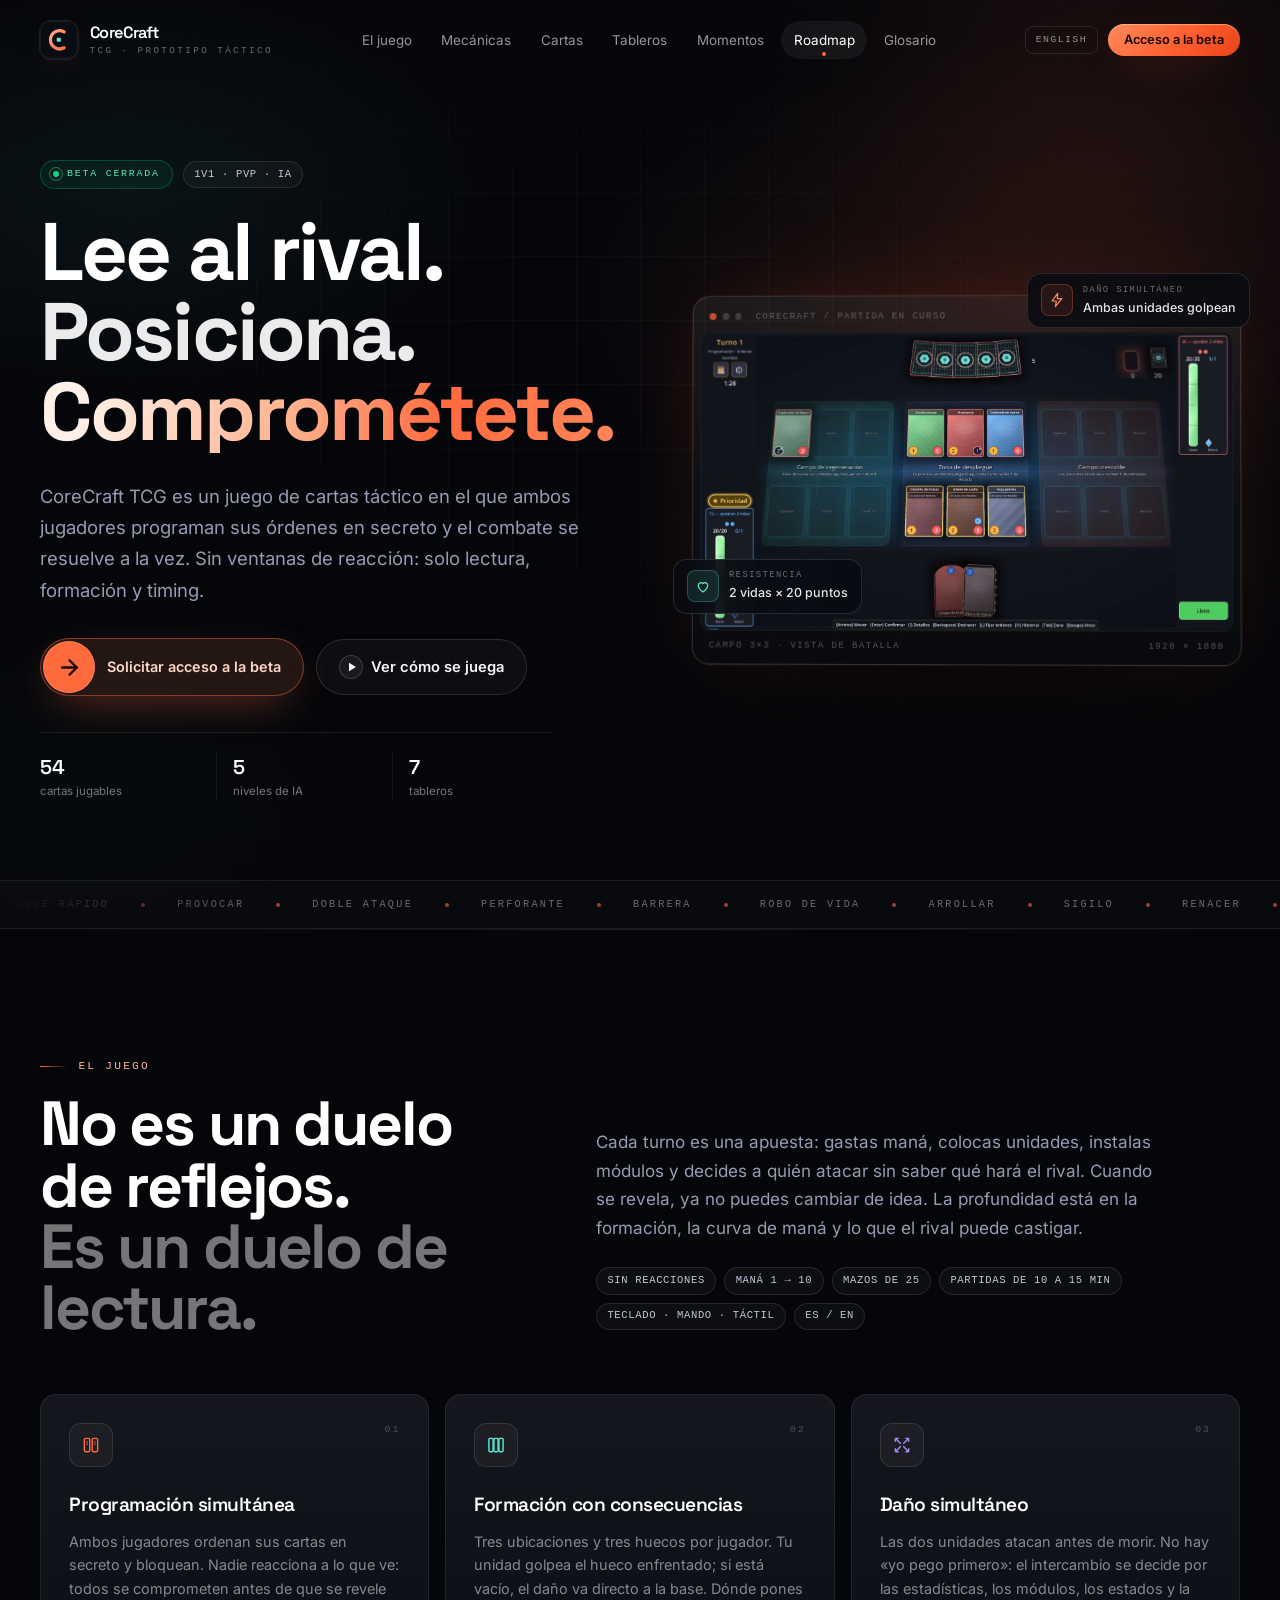
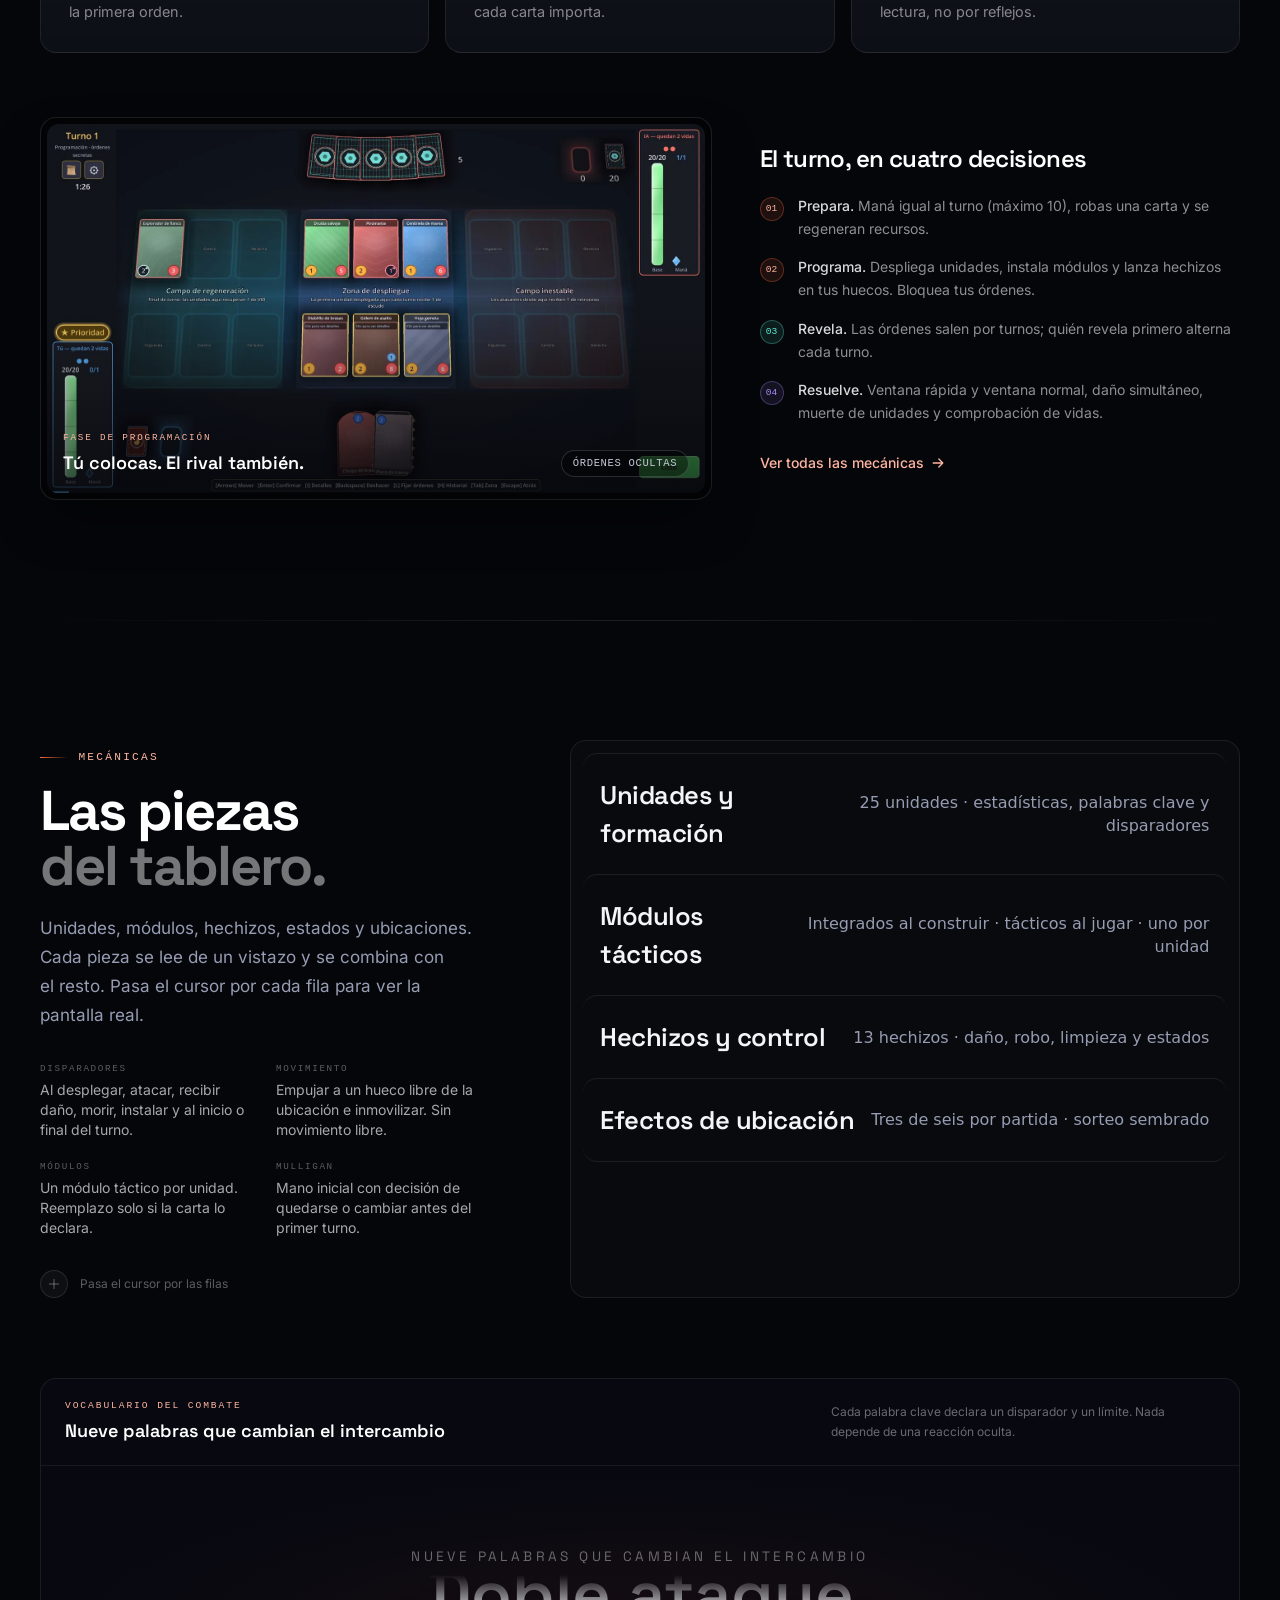
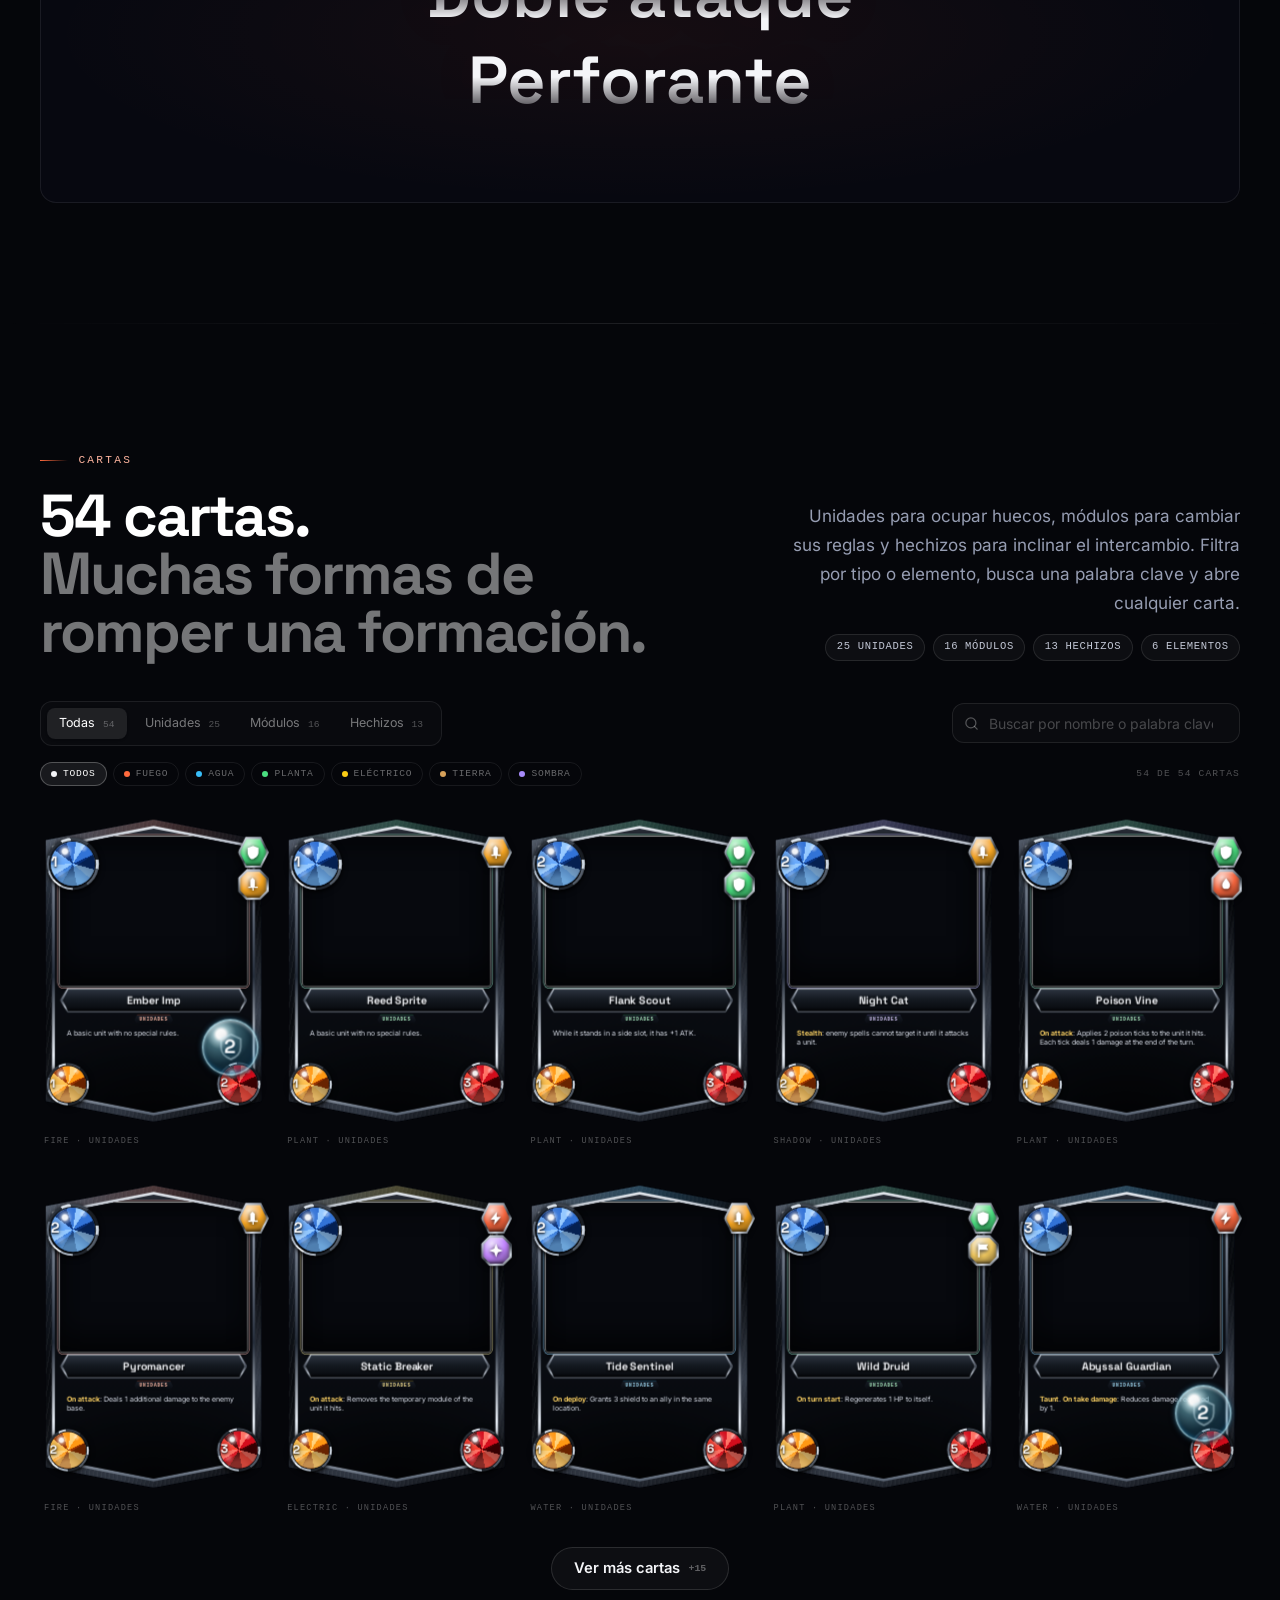
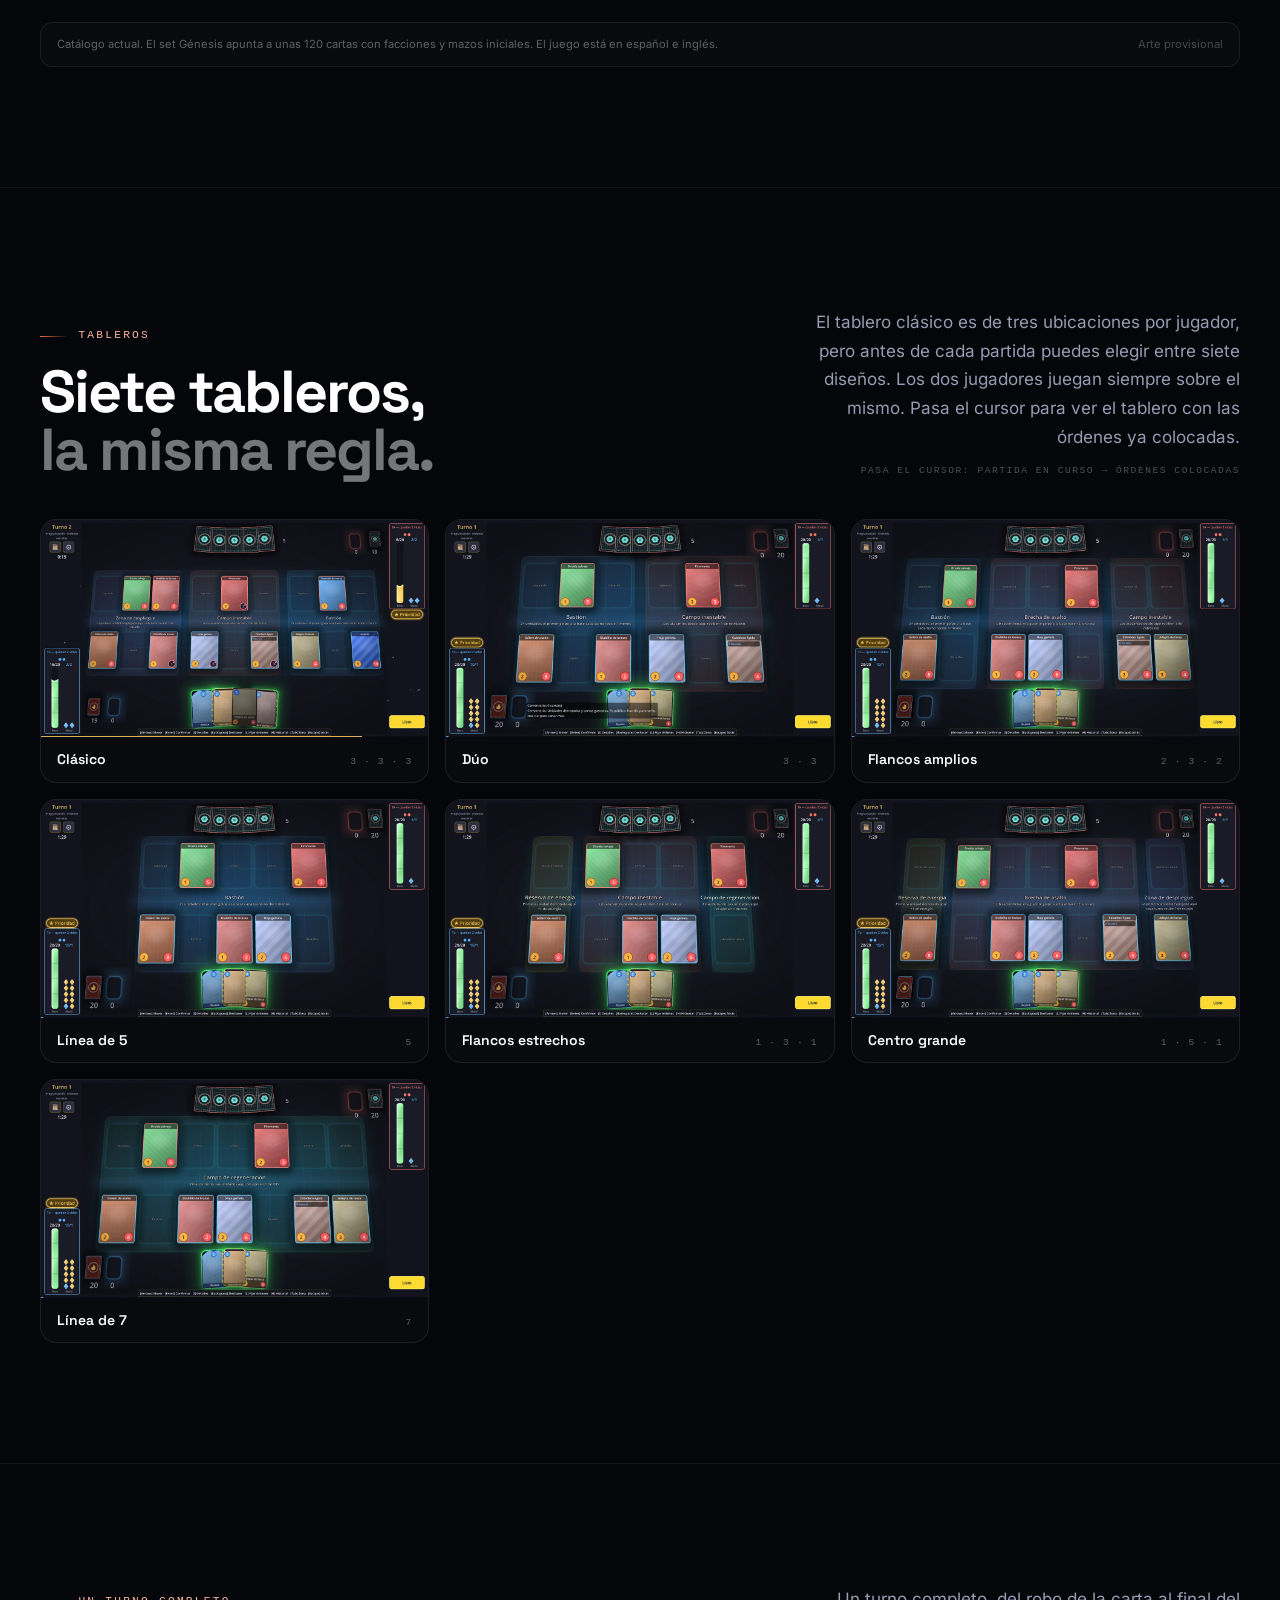
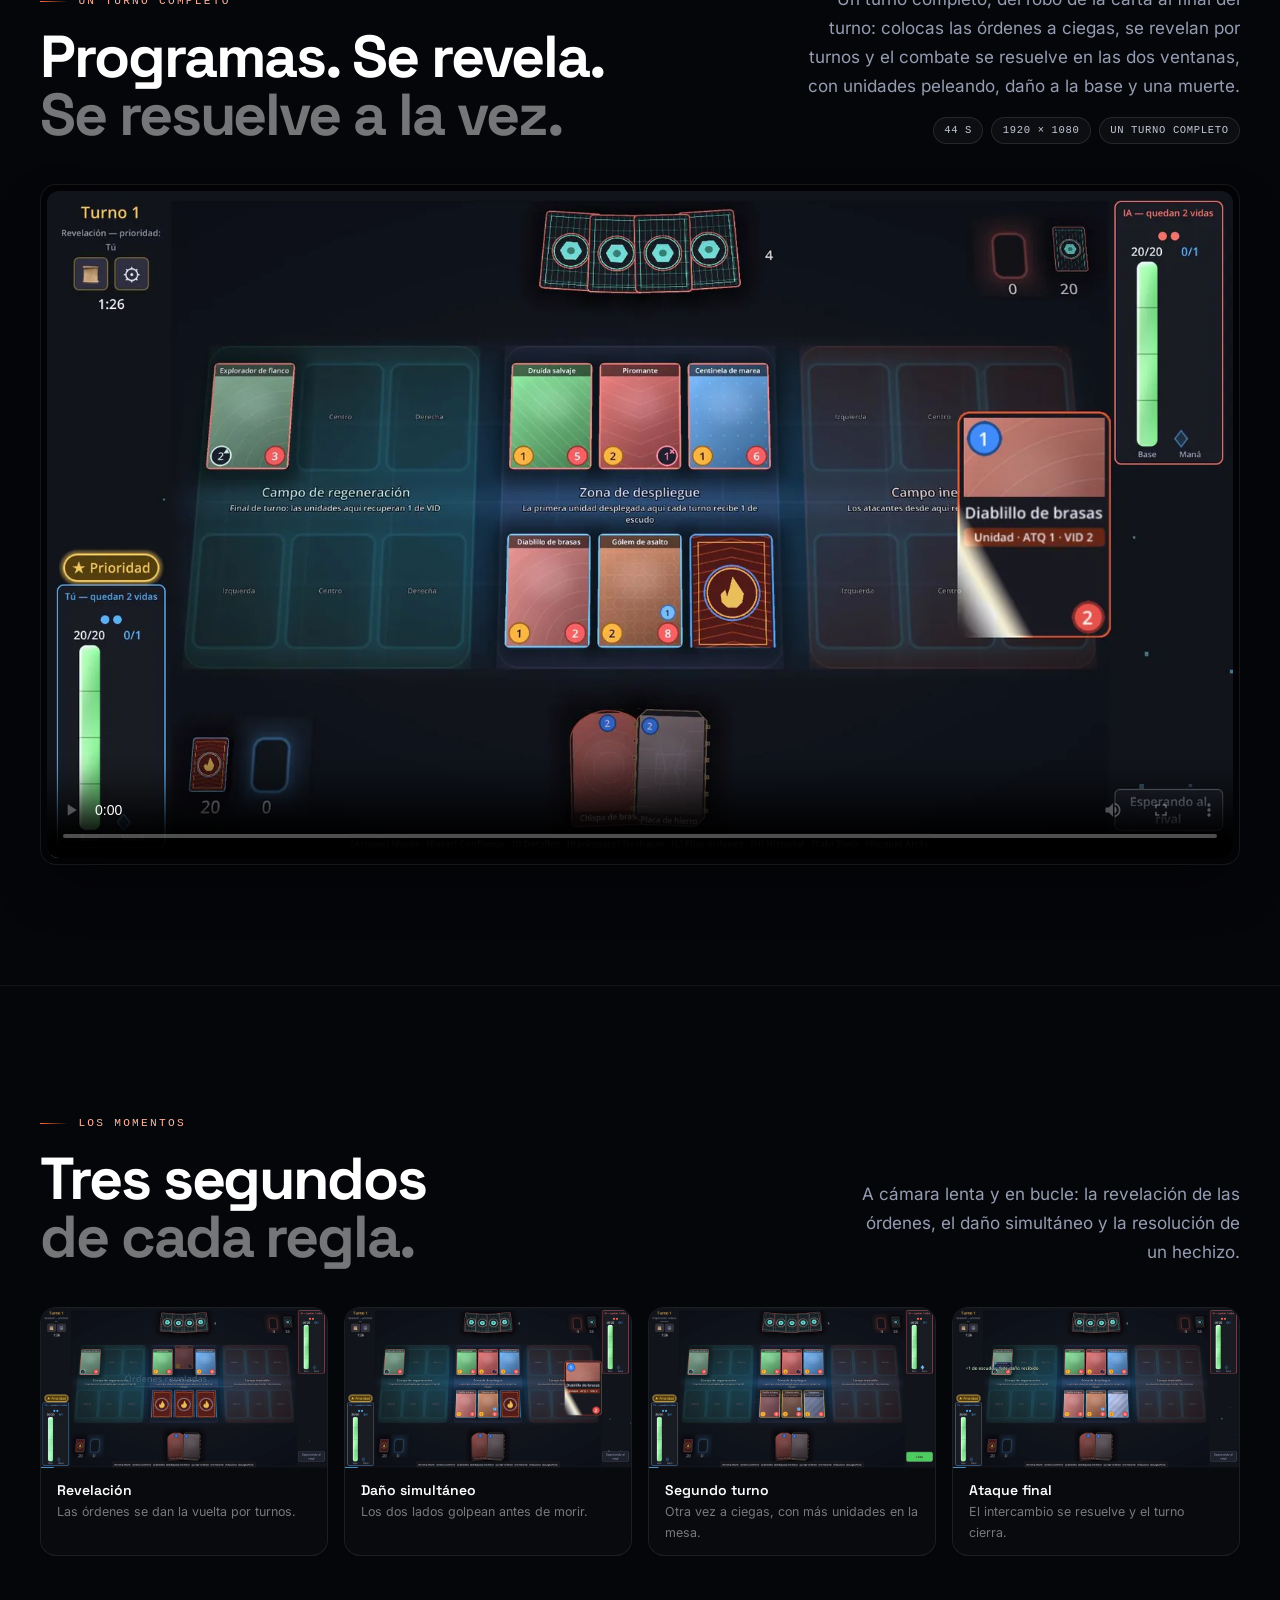
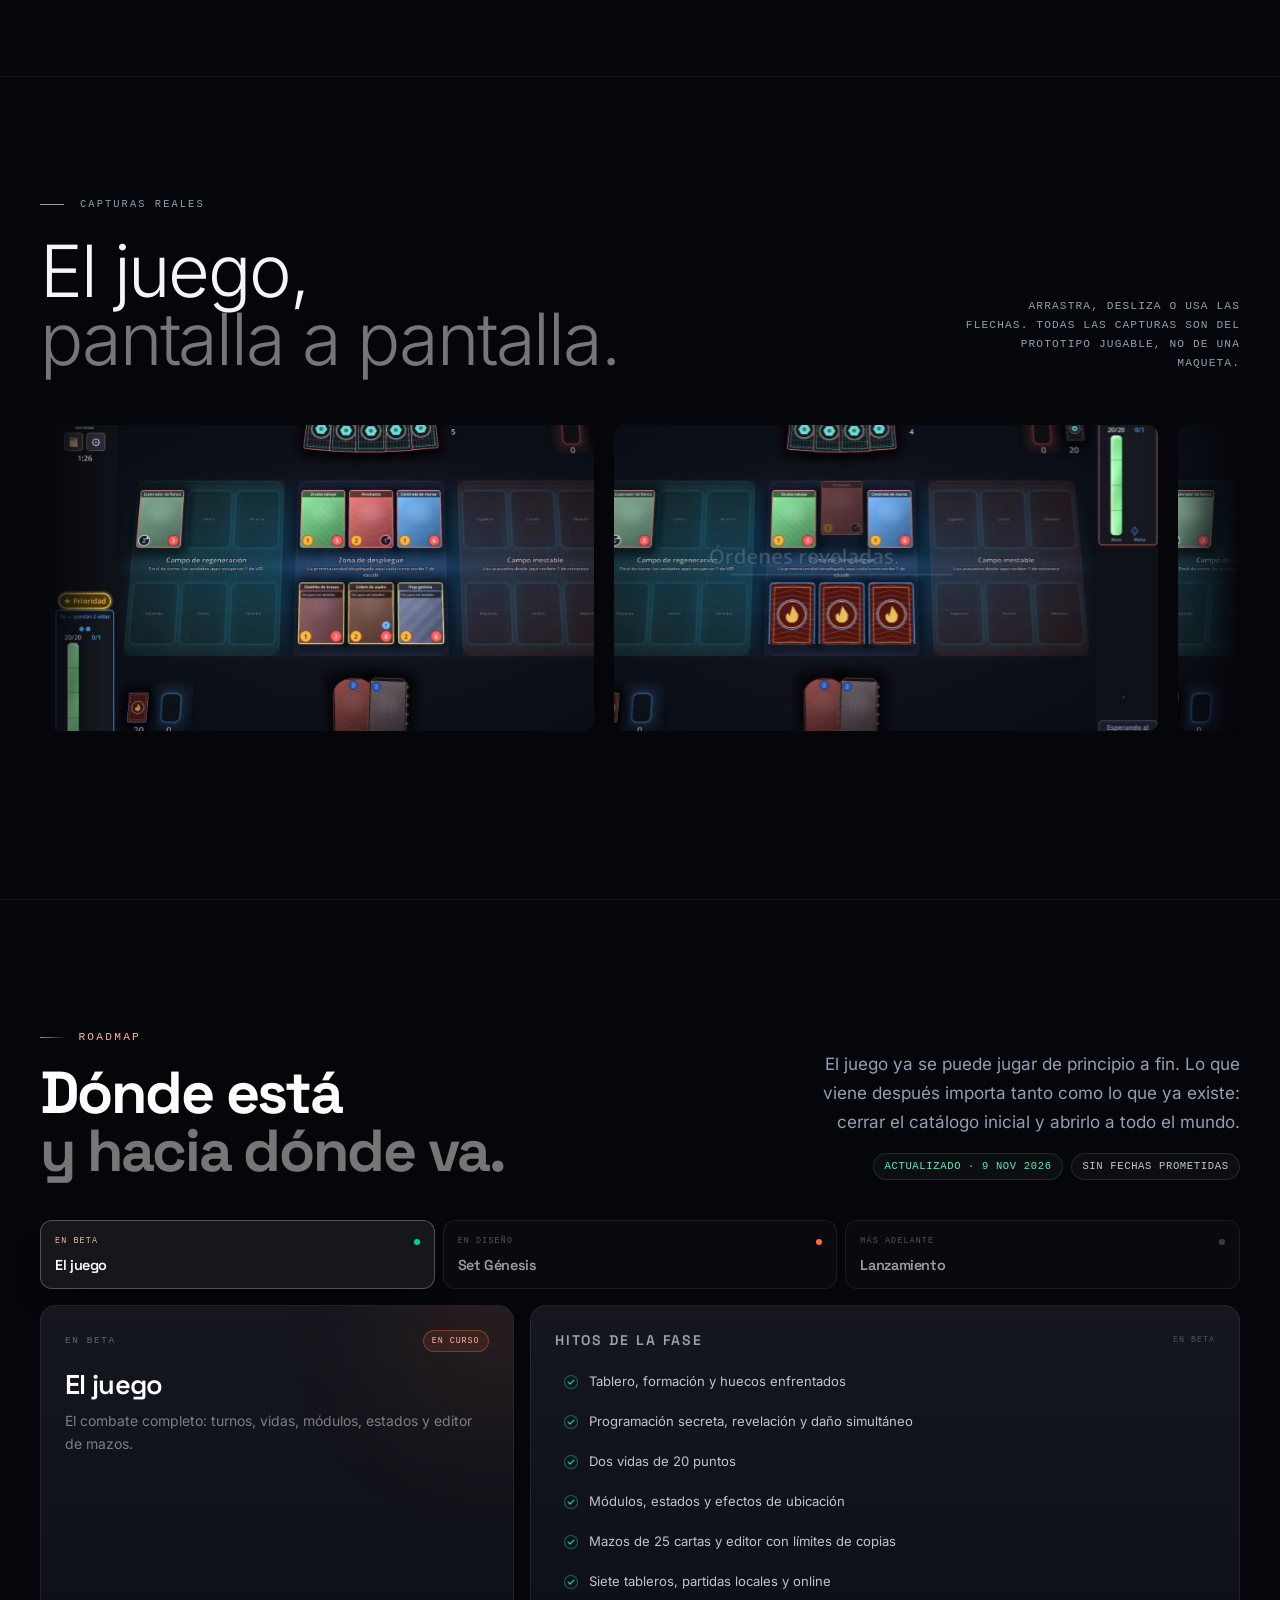
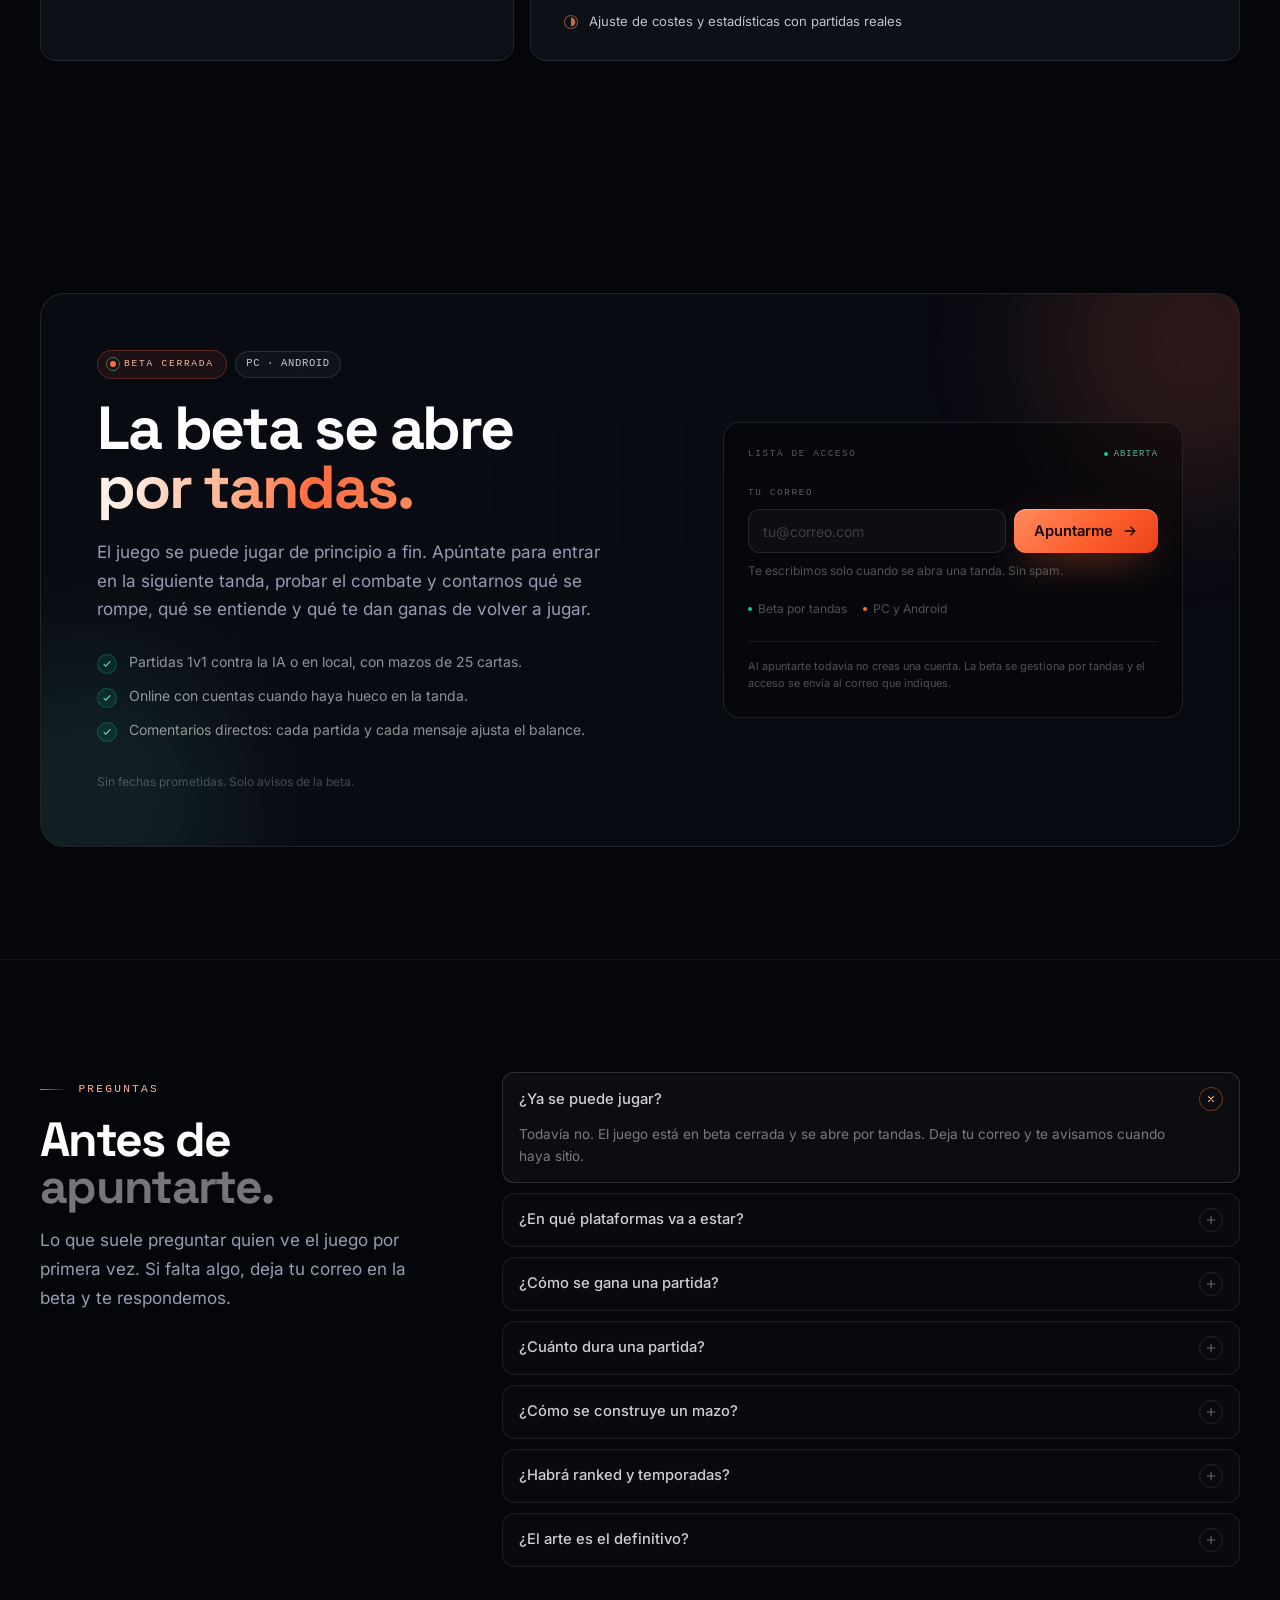
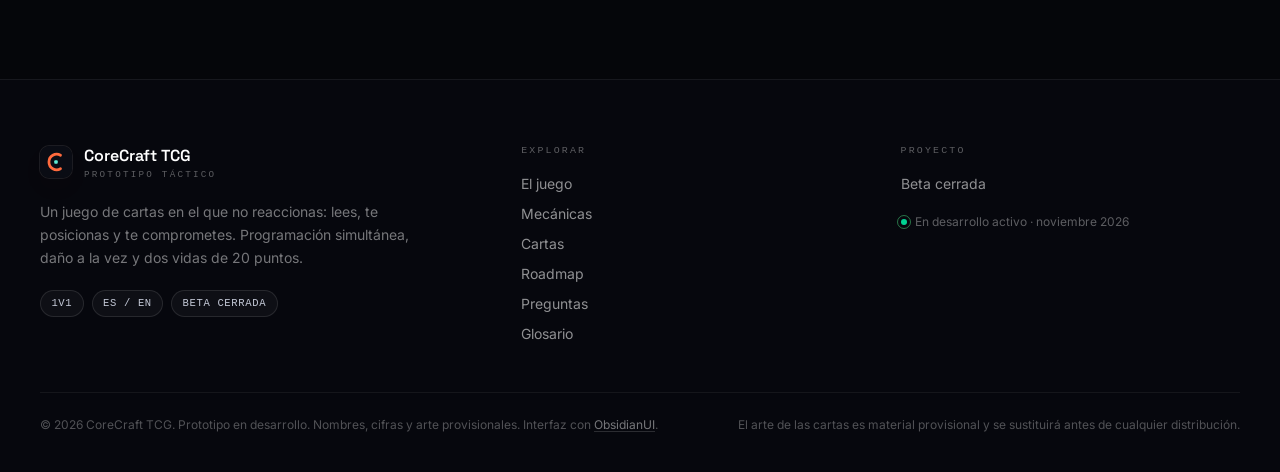
==== commit f17a1b2c: "feat(corecraft): the complete-turn clip now plays real drags 44 s: the player drags every card to it" ====
--- a/core-craft/index.html
+++ b/core-craft/index.html
@@ -1,4 +1,4 @@
-<!DOCTYPE html><html lang="es" class="dark" data-astro-cid-ju4pidww><head><meta charset="UTF-8"><meta name="viewport" content="width=device-width, initial-scale=1"><meta name="generator" content="Astro v7.4.7"><title>CoreCraft TCG — Juego de cartas táctico con programación simultánea</title><meta name="description" content="Ordena tus cartas en secreto, revela por turnos y resuelve el combate a la vez. Un TCG táctico 1v1 con formación, módulos y dos vidas de 20 puntos."><link rel="canonical" href="https://jrz-labs.com/core-craft/"><link rel="icon" type="image/svg+xml" href="/core-craft/favicon.svg"><meta name="theme-color" content="#05060a"><meta name="color-scheme" content="dark"><meta property="og:type" content="website"><meta property="og:locale" content="es_ES"><meta property="og:site_name" content="CoreCraft TCG"><meta property="og:title" content="CoreCraft TCG — Juego de cartas táctico con programación simultánea"><meta property="og:description" content="Ordena tus cartas en secreto, revela por turnos y resuelve el combate a la vez. Un TCG táctico 1v1 con formación, módulos y dos vidas de 20 puntos."><meta property="og:url" content="https://jrz-labs.com/core-craft/"><meta property="og:image" content="https://jrz-labs.com/core-craft/og.jpg"><meta property="og:image:width" content="1200"><meta property="og:image:height" content="630"><meta name="twitter:card" content="summary_large_image"><meta name="twitter:title" content="CoreCraft TCG — Juego de cartas táctico con programación simultánea"><meta name="twitter:description" content="Ordena tus cartas en secreto, revela por turnos y resuelve el combate a la vez. Un TCG táctico 1v1 con formación, módulos y dos vidas de 20 puntos."><meta name="twitter:image" content="https://jrz-labs.com/core-craft/og.jpg"><script type="application/ld+json">{"@context":"https://schema.org","@type":"VideoGame","name":"CoreCraft TCG","description":"Ordena tus cartas en secreto, revela por turnos y resuelve el combate a la vez. Un TCG táctico 1v1 con formación, módulos y dos vidas de 20 puntos.","genre":["Trading Card Game","Strategy"],"gamePlatform":["PC","Web","Android"],"applicationCategory":"Game","operatingSystem":"Windows, macOS, Linux, Android","inLanguage":"es","playMode":["SinglePlayer","MultiPlayer"],"publisher":{"@type":"Organization","name":"CoreCraft"},"image":"https://jrz-labs.com/core-craft/og.jpg"}</script><link rel="stylesheet" href="/core-craft/_astro/copy.B9uqUWqZ.css"><link rel="stylesheet" href="/core-craft/_astro/Home.Bi4BA5il.css"></head><body class="bg-background text-foreground antialiased" data-astro-cid-ju4pidww><div class="scroll-progress" aria-hidden="true" data-astro-cid-ju4pidww></div><svg width="0" height="0" aria-hidden="true" style="position:absolute" data-astro-cid-ju4pidww><defs data-astro-cid-ju4pidww><linearGradient id="cc-steelblade" x1="0" y1="0" x2="1" y2="1" data-astro-cid-ju4pidww><stop offset="0" stop-color="#f2f6fb" data-astro-cid-ju4pidww></stop><stop offset=".38" stop-color="#b9c3d0" data-astro-cid-ju4pidww></stop><stop offset=".62" stop-color="#6e7885" data-astro-cid-ju4pidww></stop><stop offset="1" stop-color="#dfe7f1" data-astro-cid-ju4pidww></stop></linearGradient></defs></svg><header class="site-nav" id="site-nav" data-astro-cid-ju4pidww><div class="container-x" data-astro-cid-ju4pidww><div class="flex h-[4.5rem] items-center justify-between gap-4" data-astro-cid-ju4pidww><a href="#top" class="group flex items-center gap-3" aria-label="CoreCraft TCG, ir al inicio" data-astro-cid-ju4pidww><span class="logo-mark" data-astro-cid-ju4pidww><svg viewBox="0 0 64 64" aria-hidden="true" data-astro-cid-ju4pidww><defs data-astro-cid-ju4pidww><linearGradient id="logo-g" x1="12" y1="12" x2="54" y2="54" gradientUnits="userSpaceOnUse" data-astro-cid-ju4pidww><stop stop-color="#ffb38f" data-astro-cid-ju4pidww></stop><stop offset="1" stop-color="#ff5f2e" data-astro-cid-ju4pidww></stop></linearGradient></defs><rect width="64" height="64" rx="15" fill="#0a0c14" data-astro-cid-ju4pidww></rect><rect x="1" y="1" width="62" height="62" rx="14" fill="none" stroke="rgba(255,255,255,.12)" data-astro-cid-ju4pidww></rect><path d="M41 18.5a15.5 15.5 0 1 0 0 27" fill="none" stroke="url(#logo-g)" stroke-width="5.5" stroke-linecap="round" data-astro-cid-ju4pidww></path><rect x="28.5" y="28.5" width="7" height="7" rx="1.8" fill="#5eead4" data-astro-cid-ju4pidww></rect></svg></span><span class="leading-none" data-astro-cid-ju4pidww><span class="block font-display text-[1.02rem] font-semibold tracking-tight text-white" data-astro-cid-ju4pidww>CoreCraft</span><span class="mt-1 block font-mono text-[0.58rem] uppercase tracking-[0.26em] text-white/40" data-astro-cid-ju4pidww>TCG · Prototipo táctico</span></span></a><nav class="hidden items-center gap-1 lg:flex" aria-label="Principal" data-astro-cid-ju4pidww><a href="#juego" class="nav-link " data-astro-cid-ju4pidww>El juego</a><a href="#mecanicas" class="nav-link " data-astro-cid-ju4pidww>Mecánicas</a><a href="#cartas" class="nav-link " data-astro-cid-ju4pidww>Cartas</a><a href="#tableros" class="nav-link " data-astro-cid-ju4pidww>Tableros</a><a href="#momentos" class="nav-link " data-astro-cid-ju4pidww>Momentos</a><a href="#roadmap" class="nav-link " data-astro-cid-ju4pidww>Roadmap</a><a href="glosario" class="nav-link " data-astro-cid-ju4pidww>Glosario</a></nav><div class="hidden items-center gap-2.5 sm:flex" data-astro-cid-ju4pidww><a href="/core-craft/en/" class="shrink-0 rounded-lg border border-white/10 px-2.5 py-1.5 font-mono text-[0.62rem] uppercase tracking-[0.14em] text-white/55 transition hover:border-white/25 hover:text-white" data-astro-cid-ju4pidww>English</a><a href="#beta" class="btn btn-primary !px-4 !py-2.5 !text-[0.8rem]" data-astro-cid-ju4pidww>Acceso a la beta</a></div><button class="nav-burger lg:hidden" id="nav-toggle" aria-controls="mobile-menu" aria-expanded="false" aria-label="Abrir menú" data-astro-cid-ju4pidww><span data-astro-cid-ju4pidww></span><span data-astro-cid-ju4pidww></span></button></div></div><div id="mobile-menu" class="mobile-menu lg:hidden" hidden data-astro-cid-ju4pidww><nav class="container-x flex flex-col gap-1 pb-6 pt-2" aria-label="Móvil" data-astro-cid-ju4pidww><a href="#juego" class="mobile-link" data-astro-cid-ju4pidww>El juego</a><a href="#mecanicas" class="mobile-link" data-astro-cid-ju4pidww>Mecánicas</a><a href="#cartas" class="mobile-link" data-astro-cid-ju4pidww>Cartas</a><a href="#tableros" class="mobile-link" data-astro-cid-ju4pidww>Tableros</a><a href="#momentos" class="mobile-link" data-astro-cid-ju4pidww>Momentos</a><a href="#roadmap" class="mobile-link" data-astro-cid-ju4pidww>Roadmap</a><a href="glosario" class="mobile-link" data-astro-cid-ju4pidww>Glosario</a><a href="/core-craft/en/" class="mobile-link font-mono text-[0.72rem] uppercase tracking-[0.16em] text-white/55" data-astro-cid-ju4pidww>English</a><a href="#beta" class="btn btn-primary mt-3 w-full" data-astro-cid-ju4pidww>Solicitar acceso a la beta</a></nav></div></header><main id="top" data-astro-cid-ju4pidww><section class="hero relative overflow-hidden pt-32 sm:pt-36 lg:pt-40" aria-labelledby="hero-title" data-astro-cid-ge2uvauf><div class="hero-bg" aria-hidden="true" data-astro-cid-ge2uvauf><div class="hero-glow hero-glow-a" data-astro-cid-ge2uvauf></div><div class="hero-glow hero-glow-b" data-astro-cid-ge2uvauf></div><div class="absolute inset-0 grid-bg opacity-60" data-astro-cid-ge2uvauf></div><div class="hero-vignette" data-astro-cid-ge2uvauf></div></div><div class="container-x relative" data-astro-cid-ge2uvauf><div class="grid items-center gap-14 xl:grid-cols-[minmax(0,1.04fr)_minmax(0,0.96fr)] xl:gap-14" data-astro-cid-ge2uvauf><div class="max-w-2xl" data-astro-cid-ge2uvauf><div class="flex flex-wrap items-center gap-2.5" data-reveal data-astro-cid-ge2uvauf><span class="inline-flex items-center gap-2 rounded-full border border-emerald-400/25 bg-emerald-400/[0.07] px-3 py-1.5 font-mono text-[0.62rem] uppercase tracking-[0.18em] text-emerald-300" data-astro-cid-ge2uvauf><span class="pulse-dot inline-block h-1.5 w-1.5 rounded-full bg-emerald-400" data-astro-cid-ge2uvauf></span>Beta cerrada</span><span class="chip" data-astro-cid-ge2uvauf>1v1 · PvP · IA</span></div><h1 id="hero-title" class="display-title mt-6 text-[clamp(2.35rem,7.1vw,5.1rem)]" data-reveal style="--reveal-delay:60ms" data-astro-cid-ge2uvauf><span class="block text-white" data-astro-cid-ge2uvauf>Lee al rival.</span><span class="block text-white/92" data-astro-cid-ge2uvauf>Posiciona.</span><span class="block text-gradient-ember" data-astro-cid-ge2uvauf>Comprométete.</span></h1><p class="lead mt-7 max-w-xl text-[1.08rem] sm:text-[1.15rem]" data-reveal style="--reveal-delay:120ms" data-astro-cid-ge2uvauf>CoreCraft TCG es un juego de cartas táctico en el que ambos jugadores programan sus órdenes en secreto y el combate se resuelve a la vez. Sin ventanas de reacción: solo lectura, formación y timing.</p><div class="mt-8 flex flex-col gap-3 sm:flex-row sm:items-center" data-reveal style="--reveal-delay:180ms" data-astro-cid-ge2uvauf><a class="obsidian-discover-button obsidian-cta w-full justify-center sm:w-auto" href="#beta"><span class="obsidian-discover-button__fill" aria-hidden="true"></span><span class="obsidian-discover-button__icon" aria-hidden="true"><svg xmlns="http://www.w3.org/2000/svg" width="25" height="25" viewBox="0 0 24 24" fill="none" stroke="currentColor" stroke-width="2.25" stroke-linecap="round" stroke-linejoin="round" class="lucide lucide-arrow-right" aria-hidden="true"><path d="M5 12h14"></path><path d="m12 5 7 7-7 7"></path></svg></span><span class="obsidian-discover-button__text">Solicitar acceso a la beta</span></a><a href="#juego" class="btn btn-ghost group min-h-14" data-astro-cid-ge2uvauf><span class="grid h-6 w-6 place-items-center rounded-full border border-white/15 bg-white/5" data-astro-cid-ge2uvauf><svg class="ml-0.5 h-3 w-3" viewBox="0 0 12 12" fill="currentColor" aria-hidden="true" data-astro-cid-ge2uvauf><path d="M3 1.8v8.4L10 6 3 1.8Z" data-astro-cid-ge2uvauf></path></svg></span>Ver cómo se juega</a></div><div class="mt-9 grid max-w-lg grid-cols-3 gap-4 border-t border-white/[0.08] pt-5" data-reveal style="--reveal-delay:240ms" data-astro-cid-ge2uvauf><div data-astro-cid-ge2uvauf><div class="font-display text-xl font-semibold text-white" data-astro-cid-ge2uvauf>54</div><div class="mt-0.5 text-[0.72rem] text-white/45" data-astro-cid-ge2uvauf>cartas jugables</div></div><div class="border-l border-white/[0.08] pl-4" data-astro-cid-ge2uvauf><div class="font-display text-xl font-semibold text-white" data-astro-cid-ge2uvauf>5</div><div class="mt-0.5 text-[0.72rem] text-white/45" data-astro-cid-ge2uvauf>niveles de IA</div></div><div class="border-l border-white/[0.08] pl-4" data-astro-cid-ge2uvauf><div class="font-display text-xl font-semibold text-white" data-astro-cid-ge2uvauf>7</div><div class="mt-0.5 text-[0.72rem] text-white/45" data-astro-cid-ge2uvauf>tableros</div></div></div></div><div class="relative" data-reveal style="--reveal-delay:160ms" data-astro-cid-ge2uvauf><div class="hero-frame" data-astro-cid-ge2uvauf><div class="hero-chrome" aria-hidden="true" data-astro-cid-ge2uvauf><span class="hero-dot" data-astro-cid-ge2uvauf></span><span class="hero-dot" data-astro-cid-ge2uvauf></span><span class="hero-dot" data-astro-cid-ge2uvauf></span><span class="ml-2 font-mono text-[0.58rem] tracking-[0.14em] text-white/30" data-astro-cid-ge2uvauf>CORECRAFT / PARTIDA EN CURSO</span><span class="ml-auto hidden items-center gap-1.5 font-mono text-[0.55rem] uppercase tracking-[0.16em] text-emerald-300/80 sm:flex" data-astro-cid-ge2uvauf><span class="h-1 w-1 rounded-full bg-emerald-400" data-astro-cid-ge2uvauf></span> Turno 1</span></div><div class="hero-screen" data-astro-cid-ge2uvauf><video src="/core-craft/video/turn-16x9.mp4" data-mobile-src="/core-craft/video/turn-16x9-mobile.mp4" poster="/core-craft/screenshots/programming.webp" autoplay muted loop playsinline aria-label="Un turno completo en el tablero 3D: programación, revelación y combate" data-astro-cid-ge2uvauf></video><div class="hero-scanline" aria-hidden="true" data-astro-cid-ge2uvauf></div></div><div class="hero-frame-footer" aria-hidden="true" data-astro-cid-ge2uvauf><span class="font-mono text-[0.55rem] uppercase tracking-[0.18em] text-white/30" data-astro-cid-ge2uvauf>Campo 3×3 · Vista de batalla</span><span class="font-mono text-[0.55rem] uppercase tracking-[0.18em] text-white/30" data-astro-cid-ge2uvauf>1920 × 1080</span></div></div><div class="hero-float hero-float-a float-slow" data-astro-cid-ge2uvauf><div class="flex items-center gap-2.5" data-astro-cid-ge2uvauf><span class="grid h-8 w-8 place-items-center rounded-lg border border-[#ff6a3d]/30 bg-[#ff6a3d]/10 text-[#ff8a5c]" data-astro-cid-ge2uvauf><svg class="h-4 w-4" viewBox="0 0 24 24" fill="none" stroke="currentColor" stroke-width="1.8" aria-hidden="true" data-astro-cid-ge2uvauf><path d="M13 2 4.5 13.5H11L9.5 22 19 10h-6.5L13 2Z" stroke-linejoin="round" data-astro-cid-ge2uvauf></path></svg></span><div data-astro-cid-ge2uvauf><div class="font-mono text-[0.55rem] uppercase tracking-[0.16em] text-white/40" data-astro-cid-ge2uvauf>Daño simultáneo</div><div class="mt-0.5 text-[0.78rem] font-medium text-white/90" data-astro-cid-ge2uvauf>Ambas unidades golpean</div></div></div></div><div class="hero-float hero-float-b float-slow" style="animation-delay: -2.8s" data-astro-cid-ge2uvauf><div class="flex items-center gap-2.5" data-astro-cid-ge2uvauf><span class="grid h-8 w-8 place-items-center rounded-lg border border-[#5eead4]/25 bg-[#5eead4]/10 text-[#5eead4]" data-astro-cid-ge2uvauf><svg class="h-4 w-4" viewBox="0 0 24 24" fill="none" stroke="currentColor" stroke-width="1.8" aria-hidden="true" data-astro-cid-ge2uvauf><path d="M12 21s-7-4.4-7-10a4 4 0 0 1 7-2.6A4 4 0 0 1 19 11c0 5.6-7 10-7 10Z" stroke-linejoin="round" data-astro-cid-ge2uvauf></path></svg></span><div data-astro-cid-ge2uvauf><div class="font-mono text-[0.55rem] uppercase tracking-[0.16em] text-white/40" data-astro-cid-ge2uvauf>Resistencia</div><div class="mt-0.5 text-[0.78rem] font-medium text-white/90" data-astro-cid-ge2uvauf>2 vidas × 20 puntos</div></div></div></div></div></div></div><div class="marquee-wrap relative mt-16 overflow-hidden border-y border-white/[0.07] bg-white/[0.018] py-4 sm:mt-20" data-astro-cid-ge2uvauf><div class="marquee mask-fade-x items-center gap-8" aria-hidden="true" data-astro-cid-ge2uvauf><span class="flex shrink-0 items-center gap-8" data-astro-cid-ge2uvauf><span class="font-mono text-[0.64rem] uppercase tracking-[0.22em] text-white/40" data-astro-cid-ge2uvauf>Ataque rápido</span><span class="h-1 w-1 rounded-full bg-[#ff6a3d]/60" data-astro-cid-ge2uvauf></span></span><span class="flex shrink-0 items-center gap-8" data-astro-cid-ge2uvauf><span class="font-mono text-[0.64rem] uppercase tracking-[0.22em] text-white/40" data-astro-cid-ge2uvauf>Provocar</span><span class="h-1 w-1 rounded-full bg-[#ff6a3d]/60" data-astro-cid-ge2uvauf></span></span><span class="flex shrink-0 items-center gap-8" data-astro-cid-ge2uvauf><span class="font-mono text-[0.64rem] uppercase tracking-[0.22em] text-white/40" data-astro-cid-ge2uvauf>Doble ataque</span><span class="h-1 w-1 rounded-full bg-[#ff6a3d]/60" data-astro-cid-ge2uvauf></span></span><span class="flex shrink-0 items-center gap-8" data-astro-cid-ge2uvauf><span class="font-mono text-[0.64rem] uppercase tracking-[0.22em] text-white/40" data-astro-cid-ge2uvauf>Perforante</span><span class="h-1 w-1 rounded-full bg-[#ff6a3d]/60" data-astro-cid-ge2uvauf></span></span><span class="flex shrink-0 items-center gap-8" data-astro-cid-ge2uvauf><span class="font-mono text-[0.64rem] uppercase tracking-[0.22em] text-white/40" data-astro-cid-ge2uvauf>Barrera</span><span class="h-1 w-1 rounded-full bg-[#ff6a3d]/60" data-astro-cid-ge2uvauf></span></span><span class="flex shrink-0 items-center gap-8" data-astro-cid-ge2uvauf><span class="font-mono text-[0.64rem] uppercase tracking-[0.22em] text-white/40" data-astro-cid-ge2uvauf>Robo de vida</span><span class="h-1 w-1 rounded-full bg-[#ff6a3d]/60" data-astro-cid-ge2uvauf></span></span><span class="flex shrink-0 items-center gap-8" data-astro-cid-ge2uvauf><span class="font-mono text-[0.64rem] uppercase tracking-[0.22em] text-white/40" data-astro-cid-ge2uvauf>Arrollar</span><span class="h-1 w-1 rounded-full bg-[#ff6a3d]/60" data-astro-cid-ge2uvauf></span></span><span class="flex shrink-0 items-center gap-8" data-astro-cid-ge2uvauf><span class="font-mono text-[0.64rem] uppercase tracking-[0.22em] text-white/40" data-astro-cid-ge2uvauf>Sigilo</span><span class="h-1 w-1 rounded-full bg-[#ff6a3d]/60" data-astro-cid-ge2uvauf></span></span><span class="flex shrink-0 items-center gap-8" data-astro-cid-ge2uvauf><span class="font-mono text-[0.64rem] uppercase tracking-[0.22em] text-white/40" data-astro-cid-ge2uvauf>Renacer</span><span class="h-1 w-1 rounded-full bg-[#ff6a3d]/60" data-astro-cid-ge2uvauf></span></span><span class="flex shrink-0 items-center gap-8" data-astro-cid-ge2uvauf><span class="font-mono text-[0.64rem] uppercase tracking-[0.22em] text-white/40" data-astro-cid-ge2uvauf>Ataque rápido</span><span class="h-1 w-1 rounded-full bg-[#ff6a3d]/60" data-astro-cid-ge2uvauf></span></span><span class="flex shrink-0 items-center gap-8" data-astro-cid-ge2uvauf><span class="font-mono text-[0.64rem] uppercase tracking-[0.22em] text-white/40" data-astro-cid-ge2uvauf>Provocar</span><span class="h-1 w-1 rounded-full bg-[#ff6a3d]/60" data-astro-cid-ge2uvauf></span></span><span class="flex shrink-0 items-center gap-8" data-astro-cid-ge2uvauf><span class="font-mono text-[0.64rem] uppercase tracking-[0.22em] text-white/40" data-astro-cid-ge2uvauf>Doble ataque</span><span class="h-1 w-1 rounded-full bg-[#ff6a3d]/60" data-astro-cid-ge2uvauf></span></span><span class="flex shrink-0 items-center gap-8" data-astro-cid-ge2uvauf><span class="font-mono text-[0.64rem] uppercase tracking-[0.22em] text-white/40" data-astro-cid-ge2uvauf>Perforante</span><span class="h-1 w-1 rounded-full bg-[#ff6a3d]/60" data-astro-cid-ge2uvauf></span></span><span class="flex shrink-0 items-center gap-8" data-astro-cid-ge2uvauf><span class="font-mono text-[0.64rem] uppercase tracking-[0.22em] text-white/40" data-astro-cid-ge2uvauf>Barrera</span><span class="h-1 w-1 rounded-full bg-[#ff6a3d]/60" data-astro-cid-ge2uvauf></span></span><span class="flex shrink-0 items-center gap-8" data-astro-cid-ge2uvauf><span class="font-mono text-[0.64rem] uppercase tracking-[0.22em] text-white/40" data-astro-cid-ge2uvauf>Robo de vida</span><span class="h-1 w-1 rounded-full bg-[#ff6a3d]/60" data-astro-cid-ge2uvauf></span></span><span class="flex shrink-0 items-center gap-8" data-astro-cid-ge2uvauf><span class="font-mono text-[0.64rem] uppercase tracking-[0.22em] text-white/40" data-astro-cid-ge2uvauf>Arrollar</span><span class="h-1 w-1 rounded-full bg-[#ff6a3d]/60" data-astro-cid-ge2uvauf></span></span><span class="flex shrink-0 items-center gap-8" data-astro-cid-ge2uvauf><span class="font-mono text-[0.64rem] uppercase tracking-[0.22em] text-white/40" data-astro-cid-ge2uvauf>Sigilo</span><span class="h-1 w-1 rounded-full bg-[#ff6a3d]/60" data-astro-cid-ge2uvauf></span></span><span class="flex shrink-0 items-center gap-8" data-astro-cid-ge2uvauf><span class="font-mono text-[0.64rem] uppercase tracking-[0.22em] text-white/40" data-astro-cid-ge2uvauf>Renacer</span><span class="h-1 w-1 rounded-full bg-[#ff6a3d]/60" data-astro-cid-ge2uvauf></span></span></div></div></section><section id="juego" class="section relative overflow-hidden"><div class="absolute inset-x-0 top-0 h-px bg-gradient-to-r from-transparent via-white/10 to-transparent"></div><div class="container-x"><div class="grid gap-12 lg:grid-cols-[0.85fr_1.15fr] lg:items-end lg:gap-20"><div><p class="eyebrow" data-reveal>El juego</p><h2 class="display-title mt-5 text-[clamp(2.2rem,5vw,3.9rem)] text-white" data-reveal style="--reveal-delay:60ms">No es un duelo de reflejos.<br><span class="text-white/45">Es un duelo de lectura.</span></h2></div><div class="lg:pb-2"><p class="lead max-w-xl" data-reveal style="--reveal-delay:120ms">Cada turno es una apuesta: gastas maná, colocas unidades, instalas módulos y decides a quién atacar sin saber qué hará el rival. Cuando se revela, ya no puedes cambiar de idea. La profundidad está en la formación, la curva de maná y lo que el rival puede castigar.</p><div class="mt-6 flex flex-wrap gap-2" data-reveal style="--reveal-delay:180ms"><span class="chip">Sin reacciones</span><span class="chip">Maná 1 → 10</span><span class="chip">Mazos de 25</span><span class="chip">Partidas de 10 a 15 min</span><span class="chip">Teclado · Mando · Táctil</span><span class="chip">ES / EN</span></div></div></div><div class="mt-14 grid gap-4 md:grid-cols-3"><article class="surface surface-hover group relative overflow-hidden rounded-2xl p-6 sm:p-7" data-reveal style="--reveal-delay:0ms"><div class="pointer-events-none absolute -right-16 -top-16 h-40 w-40 rounded-full opacity-0 blur-3xl transition-opacity duration-500 group-hover:opacity-60" style="background:#ff6a3d"></div><div class="flex items-start justify-between"><span class="grid h-11 w-11 place-items-center rounded-xl border border-white/10 bg-white/[0.04]" style="color:#ff6a3d"><svg class="h-5 w-5" viewBox="0 0 24 24" fill="none" stroke="currentColor" stroke-width="1.7" aria-hidden="true"><rect x="4" y="4" width="6.5" height="16" rx="1.6"></rect><rect x="13.5" y="4" width="6.5" height="16" rx="1.6"></rect><path d="M6.6 8h1.3M6.6 11h1.3M16.1 8h1.3M16.1 11h1.3"></path></svg></span><span class="font-mono text-[0.62rem] tracking-[0.2em] text-white/25">01</span></div><h3 class="mt-6 font-display text-[1.2rem] font-semibold tracking-tight text-white">Programación simultánea</h3><p class="mt-2.5 text-[0.9rem] leading-relaxed text-white/50">Ambos jugadores ordenan sus cartas en secreto y bloquean. Nadie reacciona a lo que ve: todos se comprometen antes de que se revele la primera orden.</p></article><article class="surface surface-hover group relative overflow-hidden rounded-2xl p-6 sm:p-7" data-reveal style="--reveal-delay:70ms"><div class="pointer-events-none absolute -right-16 -top-16 h-40 w-40 rounded-full opacity-0 blur-3xl transition-opacity duration-500 group-hover:opacity-60" style="background:#5eead4"></div><div class="flex items-start justify-between"><span class="grid h-11 w-11 place-items-center rounded-xl border border-white/10 bg-white/[0.04]" style="color:#5eead4"><svg class="h-5 w-5" viewBox="0 0 24 24" fill="none" stroke="currentColor" stroke-width="1.7" aria-hidden="true"><rect x="3.5" y="4" width="5" height="16" rx="1.3"></rect><rect x="9.5" y="4" width="5" height="16" rx="1.3"></rect><rect x="15.5" y="4" width="5" height="16" rx="1.3"></rect></svg></span><span class="font-mono text-[0.62rem] tracking-[0.2em] text-white/25">02</span></div><h3 class="mt-6 font-display text-[1.2rem] font-semibold tracking-tight text-white">Formación con consecuencias</h3><p class="mt-2.5 text-[0.9rem] leading-relaxed text-white/50">Tres ubicaciones y tres huecos por jugador. Tu unidad golpea el hueco enfrentado; si está vacío, el daño va directo a la base. Dónde pones cada carta importa.</p></article><article class="surface surface-hover group relative overflow-hidden rounded-2xl p-6 sm:p-7" data-reveal style="--reveal-delay:140ms"><div class="pointer-events-none absolute -right-16 -top-16 h-40 w-40 rounded-full opacity-0 blur-3xl transition-opacity duration-500 group-hover:opacity-60" style="background:#a78bfa"></div><div class="flex items-start justify-between"><span class="grid h-11 w-11 place-items-center rounded-xl border border-white/10 bg-white/[0.04]" style="color:#a78bfa"><svg class="h-5 w-5" viewBox="0 0 24 24" fill="none" stroke="currentColor" stroke-width="1.7" aria-hidden="true"><path d="m4 4 6.5 6.5M4 4h4M4 4v4M20 4l-6.5 6.5M20 4h-4M20 4v4M4 20l6.5-6.5M4 20h4M4 20v-4M20 20l-6.5-6.5M20 20h-4M20 20v-4"></path></svg></span><span class="font-mono text-[0.62rem] tracking-[0.2em] text-white/25">03</span></div><h3 class="mt-6 font-display text-[1.2rem] font-semibold tracking-tight text-white">Daño simultáneo</h3><p class="mt-2.5 text-[0.9rem] leading-relaxed text-white/50">Las dos unidades atacan antes de morir. No hay «yo pego primero»: el intercambio se decide por las estadísticas, los módulos, los estados y la lectura, no por reflejos.</p></article></div><div class="mt-16 grid items-center gap-8 lg:grid-cols-[1.15fr_0.85fr]" data-reveal><div class="relative overflow-hidden rounded-2xl border border-white/10 bg-black/40 p-1.5 shadow-2xl shadow-black/50"><div class="relative overflow-hidden rounded-xl"><img src="/core-craft/screenshots/programming.webp" alt="Pantalla de programación de CoreCraft TCG: cartas en mano listas para colocarse en los huecos del tablero." width="1920" height="1080" loading="lazy" class="w-full object-cover"><div class="absolute inset-0 bg-gradient-to-t from-[#05060a]/70 via-transparent to-transparent"></div><div class="absolute bottom-4 left-4 right-4 flex flex-wrap items-end justify-between gap-3"><div><div class="font-mono text-[0.58rem] uppercase tracking-[0.2em] text-[#ffb59f]">Fase de programación</div><div class="mt-1 font-display text-lg font-semibold text-white">Tú colocas. El rival también.</div></div><span class="chip !border-white/15 !bg-black/40">Órdenes ocultas</span></div></div></div><div class="lg:pl-4"><h3 class="font-display text-2xl font-semibold tracking-tight text-white">El turno, en cuatro decisiones</h3><ol class="mt-5 space-y-4"><li class="flex gap-3.5"><span class="mt-0.5 grid h-6 w-6 shrink-0 place-items-center rounded-full border border-[#ff6a3d]/30 bg-[#ff6a3d]/10 font-mono text-[0.6rem] text-[#ffb59f]">01</span><p class="text-sm leading-relaxed text-white/55"><strong class="font-medium text-white/85">Prepara.</strong> Maná igual al turno (máximo 10), robas una carta y se regeneran recursos.</p></li><li class="flex gap-3.5"><span class="mt-0.5 grid h-6 w-6 shrink-0 place-items-center rounded-full border border-[#ff6a3d]/30 bg-[#ff6a3d]/10 font-mono text-[0.6rem] text-[#ffb59f]">02</span><p class="text-sm leading-relaxed text-white/55"><strong class="font-medium text-white/85">Programa.</strong> Despliega unidades, instala módulos y lanza hechizos en tus huecos. Bloquea tus órdenes.</p></li><li class="flex gap-3.5"><span class="mt-0.5 grid h-6 w-6 shrink-0 place-items-center rounded-full border border-[#5eead4]/30 bg-[#5eead4]/10 font-mono text-[0.6rem] text-[#5eead4]">03</span><p class="text-sm leading-relaxed text-white/55"><strong class="font-medium text-white/85">Revela.</strong> Las órdenes salen por turnos; quién revela primero alterna cada turno.</p></li><li class="flex gap-3.5"><span class="mt-0.5 grid h-6 w-6 shrink-0 place-items-center rounded-full border border-[#a78bfa]/30 bg-[#a78bfa]/10 font-mono text-[0.6rem] text-[#a78bfa]">04</span><p class="text-sm leading-relaxed text-white/55"><strong class="font-medium text-white/85">Resuelve.</strong> Ventana rápida y ventana normal, daño simultáneo, muerte de unidades y comprobación de vidas.</p></li></ol><a href="#mecanicas" class="mt-7 inline-flex items-center gap-1.5 text-sm font-medium text-[#ffb59f] transition-colors hover:text-white">Ver todas las mecánicas<svg class="h-4 w-4" viewBox="0 0 20 20" fill="none" aria-hidden="true"><path d="M4 10h12M11 5l5 5-5 5" stroke="currentColor" stroke-width="1.6" stroke-linecap="round" stroke-linejoin="round"></path></svg></a></div></div></div></section><section id="mecanicas" class="section relative overflow-hidden"><div class="absolute inset-x-0 top-0 h-px bg-gradient-to-r from-transparent via-white/10 to-transparent"></div><div class="container-x"><div class="grid gap-12 lg:grid-cols-[0.82fr_1.18fr] lg:gap-16"><div class="lg:sticky lg:top-28 lg:self-start"><p class="eyebrow" data-reveal>Mecánicas</p><h2 class="display-title mt-5 text-[clamp(2.1rem,4.6vw,3.5rem)] text-white" data-reveal style="--reveal-delay:60ms">Las piezas<br><span class="text-white/45">del tablero.</span></h2><p class="lead mt-5 max-w-md" data-reveal style="--reveal-delay:120ms">Unidades, módulos, hechizos, estados y ubicaciones. Cada pieza se lee de un vistazo y se combina con el resto. Pasa el cursor por cada fila para ver la pantalla real.</p><dl class="mt-8 grid max-w-md grid-cols-2 gap-x-6 gap-y-5" data-reveal style="--reveal-delay:180ms"><div><dt class="font-mono text-[0.58rem] uppercase tracking-[0.18em] text-white/35">Disparadores</dt><dd class="mt-1 text-sm text-white/65">Al desplegar, atacar, recibir daño, morir, instalar y al inicio o final del turno.</dd></div><div><dt class="font-mono text-[0.58rem] uppercase tracking-[0.18em] text-white/35">Movimiento</dt><dd class="mt-1 text-sm text-white/65">Empujar a un hueco libre de la ubicación e inmovilizar. Sin movimiento libre.</dd></div><div><dt class="font-mono text-[0.58rem] uppercase tracking-[0.18em] text-white/35">Módulos</dt><dd class="mt-1 text-sm text-white/65">Un módulo táctico por unidad. Reemplazo solo si la carta lo declara.</dd></div><div><dt class="font-mono text-[0.58rem] uppercase tracking-[0.18em] text-white/35">Mulligan</dt><dd class="mt-1 text-sm text-white/65">Mano inicial con decisión de quedarse o cambiar antes del primer turno.</dd></div></dl><div class="mt-8 hidden items-center gap-3 text-xs text-white/35 sm:flex" data-reveal style="--reveal-delay:240ms"><span class="grid h-7 w-7 place-items-center rounded-full border border-white/10 bg-white/[0.04]"><svg class="h-3.5 w-3.5" viewBox="0 0 24 24" fill="none" stroke="currentColor" stroke-width="1.7" aria-hidden="true"><path d="M4 12h16M12 4v16" stroke-linecap="round"></path></svg></span><span>Pasa el cursor por las filas</span></div></div><div class="rounded-2xl border border-white/[0.08] bg-white/[0.018] p-2 sm:p-3" data-reveal><style>astro-island,astro-slot,astro-static-slot{display:contents}</style><script>(function(){let e=(e,t,n)=>{let r=async()=>{await(await e())()},i=typeof t.value==`object`?t.value:void 0,a={rootMargin:i==null?void 0:i.rootMargin},o=new IntersectionObserver(e=>{for(let t of e)if(t.isIntersecting){o.disconnect(),r();break}},a);for(let e of n.children)o.observe(e)};(self.Astro||(self.Astro={})).visible=e,window.dispatchEvent(new Event(`astro:visible`))})();</script><script>(function(){function e(t){"@babel/helpers - typeof";return e=typeof Symbol==`function`&&typeof Symbol.iterator==`symbol`?function(e){return typeof e}:function(e){return e&&typeof Symbol==`function`&&e.constructor===Symbol&&e!==Symbol.prototype?`symbol`:typeof e},e(t)}function t(t,n){if(e(t)!=`object`||!t)return t;var r=t[Symbol.toPrimitive];if(r!==void 0){var i=r.call(t,n||`default`);if(e(i)!=`object`)return i;throw TypeError(`@@toPrimitive must return a primitive value.`)}return(n===`string`?String:Number)(t)}function n(n){var r=t(n,`string`);return e(r)==`symbol`?r:r+``}function r(e,t,r){return(t=n(t))in e?Object.defineProperty(e,t,{value:r,enumerable:!0,configurable:!0,writable:!0}):e[t]=r,e}let i=/* @__PURE__ */ new Set([`__proto__`,`constructor`,`prototype`]);{let e={0:e=>a(e),1:e=>n(e),2:e=>new RegExp(e),3:e=>new Date(e),4:e=>new Map(n(e)),5:e=>new Set(n(e)),6:e=>BigInt(e),7:e=>new URL(e),8:e=>new Uint8Array(e),9:e=>new Uint16Array(e),10:e=>new Uint32Array(e),11:e=>1/0*e},t=t=>{let[n,r]=t;return n in e?e[n](r):void 0},n=e=>e.map(t),a=e=>typeof e!=`object`||!e?e:Object.fromEntries(Object.entries(e).map(([e,n])=>[e,t(n)]));class o extends HTMLElement{constructor(...e){super(...e),r(this,`Component`,void 0),r(this,`hydrator`,void 0),r(this,`hydrate`,async()=>{var e;if(!this.hydrator||!this.isConnected)return;let t=(e=this.parentElement)==null?void 0:e.closest(`astro-island[ssr]`);if(t){t.addEventListener(`astro:hydrate`,this.hydrate,{once:!0});return}let n=this.querySelectorAll(`astro-slot`),r={},i=this.querySelectorAll(`template[data-astro-template]`);for(let e of i){let t=e.closest(this.tagName);t!=null&&t.isSameNode(this)&&(r[e.getAttribute(`data-astro-template`)||`default`]=e.innerHTML,e.remove())}for(let e of n){let t=e.closest(this.tagName);t!=null&&t.isSameNode(this)&&(r[e.getAttribute(`name`)||`default`]=e.innerHTML)}let o;try{o=this.hasAttribute(`props`)?a(JSON.parse(this.getAttribute(`props`))):{}}catch(e){let t=this.getAttribute(`component-url`)||`<unknown>`,n=this.getAttribute(`component-export`);throw n&&(t+=` (export ${n})`),console.error(`[hydrate] Error parsing props for component ${t}`,this.getAttribute(`props`),e),e}await this.hydrator(this)(this.Component,o,r,{client:this.getAttribute(`client`)}),this.removeAttribute(`ssr`),this.dispatchEvent(new CustomEvent(`astro:hydrate`))}),r(this,`unmount`,()=>{this.isConnected||this.dispatchEvent(new CustomEvent(`astro:unmount`))})}disconnectedCallback(){document.removeEventListener(`astro:after-swap`,this.unmount),document.addEventListener(`astro:after-swap`,this.unmount,{once:!0})}connectedCallback(){if(!this.hasAttribute(`await-children`)||document.readyState===`interactive`||document.readyState===`complete`)this.childrenConnectedCallback();else{let e=()=>{document.removeEventListener(`DOMContentLoaded`,e),t.disconnect(),this.childrenConnectedCallback()},t=new MutationObserver(()=>{var t;((t=this.lastChild)==null?void 0:t.nodeType)===Node.COMMENT_NODE&&this.lastChild.nodeValue===`astro:end`&&(this.lastChild.remove(),e())});t.observe(this,{childList:!0}),document.addEventListener(`DOMContentLoaded`,e)}}async childrenConnectedCallback(){let e=this.getAttribute(`before-hydration-url`);e&&await import(e),this.start()}getRetryImportUrl(e){let t=new URL(e,document.baseURI);return t.searchParams.set(`astro-retry`,Date.now().toString()),t.toString()}async importWithRetry(e){try{return await import(e)}catch(t){return await new Promise(e=>setTimeout(e,1e3)),import(this.getRetryImportUrl(e))}}handleHydrationError(e){let t=this.getAttribute(`component-url`),n=new CustomEvent(`astro:hydration-error`,{cancelable:!0,bubbles:!0,composed:!0,detail:{error:e,componentUrl:t}});this.dispatchEvent(n)&&console.error(`[astro-island] Error hydrating ${t}`,e)}async start(){let e=JSON.parse(this.getAttribute(`opts`)),t=this.getAttribute(`client`);if(Astro[t]===void 0)window.addEventListener(`astro:${t}`,()=>this.start(),{once:!0});else try{await Astro[t](async()=>{let e=this.getAttribute(`renderer-url`);try{let[t,{default:n}]=await Promise.all([this.importWithRetry(this.getAttribute(`component-url`)),e?this.importWithRetry(e):Promise.resolve({default:()=>()=>{}})]),r=this.getAttribute(`component-export`)||`default`;if(r.includes(`.`)){this.Component=t;for(let e of r.split(`.`)){if(i.has(e)||!this.Component||typeof this.Component!=`object`&&typeof this.Component!=`function`||!Object.hasOwn(this.Component,e))throw Error(`Invalid component export path: ${r}`);this.Component=this.Component[e]}}else{if(i.has(r))throw Error(`Invalid component export path: ${r}`);this.Component=t[r]}return this.hydrator=n,this.hydrate}catch(e){return this.handleHydrationError(e),()=>{}}},e,this)}catch(e){this.handleHydrationError(e)}}attributeChangedCallback(){this.hydrate()}}r(o,`observedAttributes`,[`props`]),customElements.get(`astro-island`)||customElements.define(`astro-island`,o)}})();</script><astro-island uid="14h2Ng" prefix="r9" component-url="/core-craft/_astro/HoverFeatures.D-kUUchA.js" component-export="default" renderer-url="/core-craft/_astro/client.XI9U0KhD.js" props="{&quot;features&quot;:[1,[[0,{&quot;title&quot;:[0,&quot;Unidades y formación&quot;],&quot;label&quot;:[0,&quot;25 unidades · estadísticas, palabras clave y disparadores&quot;]}],[0,{&quot;title&quot;:[0,&quot;Módulos tácticos&quot;],&quot;label&quot;:[0,&quot;Integrados al construir · tácticos al jugar · uno por unidad&quot;]}],[0,{&quot;title&quot;:[0,&quot;Hechizos y control&quot;],&quot;label&quot;:[0,&quot;13 hechizos · daño, robo, limpieza y estados&quot;]}],[0,{&quot;title&quot;:[0,&quot;Efectos de ubicación&quot;],&quot;label&quot;:[0,&quot;Tres de seis por partida · sorteo sembrado&quot;]}]]]}" ssr client="visible" opts="{&quot;name&quot;:&quot;HoverFeatures&quot;,&quot;value&quot;:true}" await-children><link rel="preload" as="image" href="/core-craft/screenshots/board.webp"/><link rel="preload" as="image" href="/core-craft/screenshots/programming.webp"/><link rel="preload" as="image" href="/core-craft/screenshots/combat.webp"/><link rel="preload" as="image" href="/core-craft/screenshots/reveal.webp"/><div class="hover-img-container  obsidian-features"><div class="hover-img-projects"><div class="hover-img-project"><h2>Unidades y formación</h2><p>25 unidades · estadísticas, palabras clave y disparadores</p></div><div class="hover-img-project"><h2>Módulos tácticos</h2><p>Integrados al construir · tácticos al jugar · uno por unidad</p></div><div class="hover-img-project"><h2>Hechizos y control</h2><p>13 hechizos · daño, robo, limpieza y estados</p></div><div class="hover-img-project"><h2>Efectos de ubicación</h2><p>Tres de seis por partida · sorteo sembrado</p></div></div><div class="hover-img-thumbnail-wrapper" style="position:absolute"><div class="hover-img-thumbnail"><img src="/core-craft/screenshots/board.webp" alt="Unidades y formación"/></div><div class="hover-img-thumbnail"><img src="/core-craft/screenshots/programming.webp" alt="Módulos tácticos"/></div><div class="hover-img-thumbnail"><img src="/core-craft/screenshots/combat.webp" alt="Hechizos y control"/></div><div class="hover-img-thumbnail"><img src="/core-craft/screenshots/reveal.webp" alt="Efectos de ubicación"/></div></div></div><!--astro:end--></astro-island></div></div><div class="mt-20 overflow-hidden rounded-2xl border border-white/[0.08] bg-[#070810]" data-reveal><div class="flex flex-col items-center gap-2 border-b border-white/[0.07] px-6 py-5 text-center sm:flex-row sm:justify-between sm:text-left"><div><div class="font-mono text-[0.6rem] uppercase tracking-[0.2em] text-[#ffb59f]">Vocabulario del combate</div><div class="mt-1 font-display text-lg font-semibold text-white">Nueve palabras que cambian el intercambio</div></div><p class="max-w-sm text-xs leading-relaxed text-white/40">Cada palabra clave declara un disparador y un límite. Nada depende de una reacción oculta.</p></div><div class="relative bg-[radial-gradient(ellipse_at_center,rgba(255,106,61,0.06),transparent_70%)] px-4 sm:px-8"><astro-island uid="Z23RBiG" prefix="r10" component-url="/core-craft/_astro/KeywordStream.BQiFyhGt.js" component-export="default" renderer-url="/core-craft/_astro/client.XI9U0KhD.js" props="{&quot;items&quot;:[1,[[0,&quot;Ataque rápido&quot;],[0,&quot;Provocar&quot;],[0,&quot;Doble ataque&quot;],[0,&quot;Perforante&quot;],[0,&quot;Barrera&quot;],[0,&quot;Robo de vida&quot;],[0,&quot;Arrollar&quot;],[0,&quot;Sigilo&quot;],[0,&quot;Renacer&quot;]]],&quot;prefix&quot;:[0,&quot;Nueve palabras que cambian el intercambio&quot;]}" ssr client="visible" opts="{&quot;name&quot;:&quot;KeywordStream&quot;,&quot;value&quot;:true}" await-children><div class="obsidian-text-stream font-heading text-foreground obsidian-keywords" style="display:flex;flex-direction:column;align-items:center;justify-content:center;height:21rem;gap:0.5rem"><p style="font-size:clamp(0.65rem, 1.5vw, 0.85rem);font-weight:400;letter-spacing:0.25em;text-transform:uppercase;opacity:0.4;margin:0">Nueve palabras que cambian el intercambio</p><div class="obsidian-text-stream__viewport" style="position:relative;width:100%;flex-shrink:0;height:calc(clamp(2.1rem, 5.2vw, 4.4rem) * 2.2);overflow:hidden;mask-image:linear-gradient(to bottom, transparent 0%, black 30%, black 70%, transparent 100%);-webkit-mask-image:linear-gradient(to bottom, transparent 0%, black 30%, black 70%, transparent 100%);text-align:center"><div class="obsidian-text-stream__track" style="position:absolute;left:0;right:0;top:0;display:flex;flex-direction:column;font-size:clamp(2.1rem, 5.2vw, 4.4rem);font-weight:600;line-height:1.1"><div class="obsidian-text-stream__copy" style="display:flex;flex-direction:column" aria-hidden="false"><div style="padding:6px 0;white-space:nowrap">Ataque rápido</div><div style="padding:6px 0;white-space:nowrap">Provocar</div><div style="padding:6px 0;white-space:nowrap">Doble ataque</div><div style="padding:6px 0;white-space:nowrap">Perforante</div><div style="padding:6px 0;white-space:nowrap">Barrera</div><div style="padding:6px 0;white-space:nowrap">Robo de vida</div><div style="padding:6px 0;white-space:nowrap">Arrollar</div><div style="padding:6px 0;white-space:nowrap">Sigilo</div><div style="padding:6px 0;white-space:nowrap">Renacer</div></div><div class="obsidian-text-stream__copy" style="display:flex;flex-direction:column" aria-hidden="true"><div style="padding:6px 0;white-space:nowrap">Ataque rápido</div><div style="padding:6px 0;white-space:nowrap">Provocar</div><div style="padding:6px 0;white-space:nowrap">Doble ataque</div><div style="padding:6px 0;white-space:nowrap">Perforante</div><div style="padding:6px 0;white-space:nowrap">Barrera</div><div style="padding:6px 0;white-space:nowrap">Robo de vida</div><div style="padding:6px 0;white-space:nowrap">Arrollar</div><div style="padding:6px 0;white-space:nowrap">Sigilo</div><div style="padding:6px 0;white-space:nowrap">Renacer</div></div></div></div></div><!--astro:end--></astro-island></div></div></div></section><section id="cartas" class="section relative overflow-hidden"><div class="absolute inset-x-0 top-0 h-px bg-gradient-to-r from-transparent via-white/10 to-transparent"></div><div class="absolute left-1/2 top-0 -z-10 h-[30rem] w-[55rem] -translate-x-1/2 rounded-full bg-[#ff6a3d]/[0.045] blur-3xl"></div><div class="container-x"><div class="flex flex-col gap-6 md:flex-row md:items-end md:justify-between"><div><p class="eyebrow" data-reveal>Cartas</p><h2 class="display-title mt-5 max-w-2xl text-[clamp(2.1rem,4.8vw,3.7rem)] text-white" data-reveal style="--reveal-delay:60ms">54 cartas.<br><span class="text-white/45">Muchas formas de romper una formación.</span></h2></div><div class="max-w-md md:text-right"><p class="lead" data-reveal style="--reveal-delay:120ms">Unidades para ocupar huecos, módulos para cambiar sus reglas y hechizos para inclinar el intercambio. Filtra por tipo o elemento, busca una palabra clave y abre cualquier carta.</p><div class="mt-4 flex flex-wrap gap-2 md:justify-end" data-reveal style="--reveal-delay:180ms"><span class="chip">25 unidades</span><span class="chip">16 módulos</span><span class="chip">13 hechizos</span><span class="chip">6 elementos</span></div></div></div><div class="mt-10" data-reveal><astro-island uid="ZovfMj" prefix="r11" component-url="/core-craft/_astro/CardBrowser.CFMlu_nL.js" component-export="default" renderer-url="/core-craft/_astro/client.XI9U0KhD.js" props="{&quot;lang&quot;:[0,&quot;es&quot;]}" ssr client="visible" opts="{&quot;name&quot;:&quot;CardBrowser&quot;,&quot;value&quot;:true}" await-children><div><div class="flex flex-col gap-4"><div class="flex flex-col gap-3 lg:flex-row lg:items-center lg:justify-between"><div class="flex flex-wrap items-center gap-1.5 rounded-xl border border-white/[0.08] bg-white/[0.02] p-1.5"><button type="button" aria-pressed="true" class="rounded-lg px-3 py-1.5 text-[0.78rem] transition bg-white/[0.09] text-white shadow-sm">Todas<!-- --> <span class="ml-1 font-mono text-[0.6rem] text-white/30">54</span></button><button type="button" aria-pressed="false" class="rounded-lg px-3 py-1.5 text-[0.78rem] transition text-white/45 hover:bg-white/[0.04] hover:text-white/80">Unidades<!-- --> <span class="ml-1 font-mono text-[0.6rem] text-white/30">25</span></button><button type="button" aria-pressed="false" class="rounded-lg px-3 py-1.5 text-[0.78rem] transition text-white/45 hover:bg-white/[0.04] hover:text-white/80">Módulos<!-- --> <span class="ml-1 font-mono text-[0.6rem] text-white/30">16</span></button><button type="button" aria-pressed="false" class="rounded-lg px-3 py-1.5 text-[0.78rem] transition text-white/45 hover:bg-white/[0.04] hover:text-white/80">Hechizos<!-- --> <span class="ml-1 font-mono text-[0.6rem] text-white/30">13</span></button></div><label class="relative flex items-center"><svg xmlns="http://www.w3.org/2000/svg" width="15" height="15" viewBox="0 0 24 24" fill="none" stroke="currentColor" stroke-width="2" stroke-linecap="round" stroke-linejoin="round" class="lucide lucide-search pointer-events-none absolute left-3 text-white/30" aria-hidden="true"><path d="m21 21-4.34-4.34"></path><circle cx="11" cy="11" r="8"></circle></svg><input type="search" placeholder="Buscar por nombre o palabra clave" class="h-10 w-full rounded-xl border border-white/[0.09] bg-white/[0.025] pl-9 pr-3 text-sm text-white/85 outline-none transition placeholder:text-white/25 focus:border-[#ff6a3d]/40 focus:bg-white/[0.04] lg:w-72" aria-label="Buscar cartas" value=""/></label></div><div class="flex flex-wrap items-center gap-1.5"><button type="button" aria-pressed="true" class="inline-flex items-center gap-1.5 rounded-full border px-2.5 py-1 font-mono text-[0.6rem] uppercase tracking-[0.08em] transition border-white/25 bg-white/[0.08] text-white"><span class="h-1.5 w-1.5 rounded-full" style="background:#f4f5f8"></span>Todos</button><button type="button" aria-pressed="false" class="inline-flex items-center gap-1.5 rounded-full border px-2.5 py-1 font-mono text-[0.6rem] uppercase tracking-[0.08em] transition border-white/[0.08] bg-transparent text-white/40 hover:border-white/20 hover:text-white/70"><span class="h-1.5 w-1.5 rounded-full" style="background:#ff6a3d"></span>Fuego</button><button type="button" aria-pressed="false" class="inline-flex items-center gap-1.5 rounded-full border px-2.5 py-1 font-mono text-[0.6rem] uppercase tracking-[0.08em] transition border-white/[0.08] bg-transparent text-white/40 hover:border-white/20 hover:text-white/70"><span class="h-1.5 w-1.5 rounded-full" style="background:#38bdf8"></span>Agua</button><button type="button" aria-pressed="false" class="inline-flex items-center gap-1.5 rounded-full border px-2.5 py-1 font-mono text-[0.6rem] uppercase tracking-[0.08em] transition border-white/[0.08] bg-transparent text-white/40 hover:border-white/20 hover:text-white/70"><span class="h-1.5 w-1.5 rounded-full" style="background:#4ade80"></span>Planta</button><button type="button" aria-pressed="false" class="inline-flex items-center gap-1.5 rounded-full border px-2.5 py-1 font-mono text-[0.6rem] uppercase tracking-[0.08em] transition border-white/[0.08] bg-transparent text-white/40 hover:border-white/20 hover:text-white/70"><span class="h-1.5 w-1.5 rounded-full" style="background:#facc15"></span>Eléctrico</button><button type="button" aria-pressed="false" class="inline-flex items-center gap-1.5 rounded-full border px-2.5 py-1 font-mono text-[0.6rem] uppercase tracking-[0.08em] transition border-white/[0.08] bg-transparent text-white/40 hover:border-white/20 hover:text-white/70"><span class="h-1.5 w-1.5 rounded-full" style="background:#d6a15a"></span>Tierra</button><button type="button" aria-pressed="false" class="inline-flex items-center gap-1.5 rounded-full border px-2.5 py-1 font-mono text-[0.6rem] uppercase tracking-[0.08em] transition border-white/[0.08] bg-transparent text-white/40 hover:border-white/20 hover:text-white/70"><span class="h-1.5 w-1.5 rounded-full" style="background:#a78bfa"></span>Sombra</button><span class="ml-auto font-mono text-[0.6rem] uppercase tracking-[0.12em] text-white/30">54<!-- --> de <!-- -->54<!-- --> cartas</span></div></div><div class="mt-7 grid grid-cols-1 gap-x-4 gap-y-8 min-[380px]:grid-cols-2 sm:grid-cols-3 lg:grid-cols-4 xl:grid-cols-5"><button type="button" class="group block w-full text-left transition duration-300 hover:-translate-y-1.5 focus-visible:-translate-y-1.5 focus-visible:outline-none" aria-label="Ver carta Ember Imp"><div class="rounded-[1.35rem] p-1.5 transition duration-300 group-hover:bg-white/[0.045] group-hover:shadow-[0_24px_50px_-24px_rgba(0,0,0,0.9)] group-focus-visible:bg-white/[0.045]"><div class="cc-card cc-unit  " style="--cc-accent:#ff6a3d;--cc-mod-color:#4ade80" role="img" aria-label="Ember Imp, Unidades, coste 1, 1 de ataque y 2 de vida, escudo 2"><div class="cc-spin" style="transform:rotateX(0deg) rotateY(0deg);transition:none"><div class="cc-face cc-front"><div class="cc-frame"><div class="cc-body"></div><div class="cc-bevel"></div><div class="cc-plate"><div class="cc-art"><img src="/cards/ember_imp.webp" alt="" loading="lazy" decoding="async" draggable="false"/></div></div><div class="cc-name"><span>Ember Imp</span></div><div class="cc-type">Unidades</div><div class="cc-rules"><span>A basic unit with no special rules.</span></div><div class="cc-slot cc-gem cc-cost" title="Coste de maná: 1"><div class="cc-badge"><div class="cc-stone"><span>1</span></div></div></div><div class="cc-slot cc-gem cc-atk" title="Ataque: 1"><div class="cc-badge"><div class="cc-stone"><span>1</span></div></div></div><div class="cc-slot cc-gem cc-hp" title="Vida: 2"><div class="cc-badge"><div class="cc-stone"><span>2</span></div></div></div><div class="cc-shield" title="Escudo: 2"><svg viewBox="0 0 24 24" aria-hidden="true"><path d="M12 2.5 19.5 6v6.2c0 4.6-3.8 7.8-7.5 9.3-3.7-1.5-7.5-4.7-7.5-9.3V6L12 2.5Z"></path></svg><b>2</b></div><div class="cc-slot cc-mod cc-mod-perm" title="Módulo permanente: Reinforced Plating"><div class="cc-badge" style="--cc-mod-color:#4ade80"><svg class="cc-glyph" viewBox="0 0 24 24" aria-hidden="true"><path d="M12 1.8 20.4 5v6.9c0 5.1-4.4 8.6-8.4 10.3-4 1.7-8.4-5.2-8.4-10.3V5z M11.1 6.4h1.8v3.3h3.3v1.8h-3.3v3.3h-1.8v-3.3H7.8V9.7h3.3z"></path></svg></div></div><div class="cc-slot cc-mod cc-mod-temp" title="Módulo temporal: Overload Core"><div class="cc-badge" style="--cc-mod-color:#f5a623"><svg class="cc-glyph" viewBox="0 0 24 24" aria-hidden="true"><path d="M11.2 1.4 14.8 5v9.6l-3.6 3.6-3.6-3.6V5z M4.6 15.1h14.8v2.2H4.6z M11 17.4h2v4.2h-2z"></path></svg></div></div></div></div><div class="cc-face cc-back"><div class="cc-back-face"><div class="cc-back-emblem"><span>C</span></div><div class="cc-back-caption">CoreCraft TCG</div></div></div><div class="cc-edge e1"></div><div class="cc-edge e2"></div><div class="cc-edge e3"></div><div class="cc-edge e4"></div><div class="cc-edge e5"></div></div></div></div><div class="mt-2 flex items-center justify-between px-1"><span class="font-mono text-[0.54rem] uppercase tracking-[0.14em] text-white/30">Fire<!-- --> · <!-- -->Unidades</span><span class="font-mono text-[0.54rem] uppercase tracking-[0.14em] text-white/20 opacity-0 transition-opacity group-hover:opacity-100">Ver</span></div></button><button type="button" class="group block w-full text-left transition duration-300 hover:-translate-y-1.5 focus-visible:-translate-y-1.5 focus-visible:outline-none" aria-label="Ver carta Reed Sprite"><div class="rounded-[1.35rem] p-1.5 transition duration-300 group-hover:bg-white/[0.045] group-hover:shadow-[0_24px_50px_-24px_rgba(0,0,0,0.9)] group-focus-visible:bg-white/[0.045]"><div class="cc-card cc-unit  " style="--cc-accent:#4ade80;--cc-mod-color:#f5a623" role="img" aria-label="Reed Sprite, Unidades, coste 1, 1 de ataque y 3 de vida"><div class="cc-spin" style="transform:rotateX(0deg) rotateY(0deg);transition:none"><div class="cc-face cc-front"><div class="cc-frame"><div class="cc-body"></div><div class="cc-bevel"></div><div class="cc-plate"><div class="cc-art"><img src="/cards/reed_sprite.webp" alt="" loading="lazy" decoding="async" draggable="false"/></div></div><div class="cc-name"><span>Reed Sprite</span></div><div class="cc-type">Unidades</div><div class="cc-rules"><span>A basic unit with no special rules.</span></div><div class="cc-slot cc-gem cc-cost" title="Coste de maná: 1"><div class="cc-badge"><div class="cc-stone"><span>1</span></div></div></div><div class="cc-slot cc-gem cc-atk" title="Ataque: 1"><div class="cc-badge"><div class="cc-stone"><span>1</span></div></div></div><div class="cc-slot cc-gem cc-hp" title="Vida: 3"><div class="cc-badge"><div class="cc-stone"><span>3</span></div></div></div><div class="cc-slot cc-mod cc-mod-perm" title="Módulo permanente: Overclock Chip"><div class="cc-badge" style="--cc-mod-color:#f5a623"><svg class="cc-glyph" viewBox="0 0 24 24" aria-hidden="true"><path d="M11.2 1.4 14.8 5v9.6l-3.6 3.6-3.6-3.6V5z M4.6 15.1h14.8v2.2H4.6z M11 17.4h2v4.2h-2z"></path></svg></div></div></div></div><div class="cc-face cc-back"><div class="cc-back-face"><div class="cc-back-emblem"><span>C</span></div><div class="cc-back-caption">CoreCraft TCG</div></div></div><div class="cc-edge e1"></div><div class="cc-edge e2"></div><div class="cc-edge e3"></div><div class="cc-edge e4"></div><div class="cc-edge e5"></div></div></div></div><div class="mt-2 flex items-center justify-between px-1"><span class="font-mono text-[0.54rem] uppercase tracking-[0.14em] text-white/30">Plant<!-- --> · <!-- -->Unidades</span><span class="font-mono text-[0.54rem] uppercase tracking-[0.14em] text-white/20 opacity-0 transition-opacity group-hover:opacity-100">Ver</span></div></button><button type="button" class="group block w-full text-left transition duration-300 hover:-translate-y-1.5 focus-visible:-translate-y-1.5 focus-visible:outline-none" aria-label="Ver carta Flank Scout"><div class="rounded-[1.35rem] p-1.5 transition duration-300 group-hover:bg-white/[0.045] group-hover:shadow-[0_24px_50px_-24px_rgba(0,0,0,0.9)] group-focus-visible:bg-white/[0.045]"><div class="cc-card cc-unit  " style="--cc-accent:#4ade80;--cc-mod-color:#4ade80" role="img" aria-label="Flank Scout, Unidades, coste 2, 1 de ataque y 3 de vida"><div class="cc-spin" style="transform:rotateX(0deg) rotateY(0deg);transition:none"><div class="cc-face cc-front"><div class="cc-frame"><div class="cc-body"></div><div class="cc-bevel"></div><div class="cc-plate"><div class="cc-art"><img src="/cards/flank_scout.webp" alt="" loading="lazy" decoding="async" draggable="false"/></div></div><div class="cc-name"><span>Flank Scout</span></div><div class="cc-type">Unidades</div><div class="cc-rules"><span>While it stands in a side slot, it has +1 ATK.</span></div><div class="cc-slot cc-gem cc-cost" title="Coste de maná: 2"><div class="cc-badge"><div class="cc-stone"><span>2</span></div></div></div><div class="cc-slot cc-gem cc-atk" title="Ataque: 1"><div class="cc-badge"><div class="cc-stone"><span>1</span></div></div></div><div class="cc-slot cc-gem cc-hp" title="Vida: 3"><div class="cc-badge"><div class="cc-stone"><span>3</span></div></div></div><div class="cc-slot cc-mod cc-mod-perm" title="Módulo permanente: Aegis Emitter"><div class="cc-badge" style="--cc-mod-color:#4ade80"><svg class="cc-glyph" viewBox="0 0 24 24" aria-hidden="true"><path d="M12 1.8 20.4 5v6.9c0 5.1-4.4 8.6-8.4 10.3-4 1.7-8.4-5.2-8.4-10.3V5z"></path></svg></div></div><div class="cc-slot cc-mod cc-mod-temp" title="Módulo temporal: Iron Plate"><div class="cc-badge" style="--cc-mod-color:#4ade80"><svg class="cc-glyph" viewBox="0 0 24 24" aria-hidden="true"><path d="M12 1.8 20.4 5v6.9c0 5.1-4.4 8.6-8.4 10.3-4 1.7-8.4-5.2-8.4-10.3V5z M11.1 6.4h1.8v3.3h3.3v1.8h-3.3v3.3h-1.8v-3.3H7.8V9.7h3.3z"></path></svg></div></div></div></div><div class="cc-face cc-back"><div class="cc-back-face"><div class="cc-back-emblem"><span>C</span></div><div class="cc-back-caption">CoreCraft TCG</div></div></div><div class="cc-edge e1"></div><div class="cc-edge e2"></div><div class="cc-edge e3"></div><div class="cc-edge e4"></div><div class="cc-edge e5"></div></div></div></div><div class="mt-2 flex items-center justify-between px-1"><span class="font-mono text-[0.54rem] uppercase tracking-[0.14em] text-white/30">Plant<!-- --> · <!-- -->Unidades</span><span class="font-mono text-[0.54rem] uppercase tracking-[0.14em] text-white/20 opacity-0 transition-opacity group-hover:opacity-100">Ver</span></div></button><button type="button" class="group block w-full text-left transition duration-300 hover:-translate-y-1.5 focus-visible:-translate-y-1.5 focus-visible:outline-none" aria-label="Ver carta Night Cat"><div class="rounded-[1.35rem] p-1.5 transition duration-300 group-hover:bg-white/[0.045] group-hover:shadow-[0_24px_50px_-24px_rgba(0,0,0,0.9)] group-focus-visible:bg-white/[0.045]"><div class="cc-card cc-unit  " style="--cc-accent:#a78bfa;--cc-mod-color:#f5a623" role="img" aria-label="Night Cat, Unidades, coste 2, 2 de ataque y 1 de vida"><div class="cc-spin" style="transform:rotateX(0deg) rotateY(0deg);transition:none"><div class="cc-face cc-front"><div class="cc-frame"><div class="cc-body"></div><div class="cc-bevel"></div><div class="cc-plate"><div class="cc-art"><img src="/cards/night_cat.webp" alt="" loading="lazy" decoding="async" draggable="false"/></div></div><div class="cc-name"><span>Night Cat</span></div><div class="cc-type">Unidades</div><div class="cc-rules"><span><b>Stealth</b>: enemy spells cannot target it until it attacks a unit.</span></div><div class="cc-slot cc-gem cc-cost" title="Coste de maná: 2"><div class="cc-badge"><div class="cc-stone"><span>2</span></div></div></div><div class="cc-slot cc-gem cc-atk" title="Ataque: 2"><div class="cc-badge"><div class="cc-stone"><span>2</span></div></div></div><div class="cc-slot cc-gem cc-hp" title="Vida: 1"><div class="cc-badge"><div class="cc-stone"><span>1</span></div></div></div><div class="cc-slot cc-mod cc-mod-perm" title="Módulo permanente: Taunt Beacon"><div class="cc-badge" style="--cc-mod-color:#f5a623"><svg class="cc-glyph" viewBox="0 0 24 24" aria-hidden="true"><path d="M11.2 1.4 14.8 5v9.6l-3.6 3.6-3.6-3.6V5z M4.6 15.1h14.8v2.2H4.6z M11 17.4h2v4.2h-2z"></path></svg></div></div></div></div><div class="cc-face cc-back"><div class="cc-back-face"><div class="cc-back-emblem"><span>C</span></div><div class="cc-back-caption">CoreCraft TCG</div></div></div><div class="cc-edge e1"></div><div class="cc-edge e2"></div><div class="cc-edge e3"></div><div class="cc-edge e4"></div><div class="cc-edge e5"></div></div></div></div><div class="mt-2 flex items-center justify-between px-1"><span class="font-mono text-[0.54rem] uppercase tracking-[0.14em] text-white/30">Shadow<!-- --> · <!-- -->Unidades</span><span class="font-mono text-[0.54rem] uppercase tracking-[0.14em] text-white/20 opacity-0 transition-opacity group-hover:opacity-100">Ver</span></div></button><button type="button" class="group block w-full text-left transition duration-300 hover:-translate-y-1.5 focus-visible:-translate-y-1.5 focus-visible:outline-none" aria-label="Ver carta Poison Vine"><div class="rounded-[1.35rem] p-1.5 transition duration-300 group-hover:bg-white/[0.045] group-hover:shadow-[0_24px_50px_-24px_rgba(0,0,0,0.9)] group-focus-visible:bg-white/[0.045]"><div class="cc-card cc-unit  " style="--cc-accent:#4ade80;--cc-mod-color:#4ade80" role="img" aria-label="Poison Vine, Unidades, coste 2, 1 de ataque y 3 de vida"><div class="cc-spin" style="transform:rotateX(0deg) rotateY(0deg);transition:none"><div class="cc-face cc-front"><div class="cc-frame"><div class="cc-body"></div><div class="cc-bevel"></div><div class="cc-plate"><div class="cc-art"><img src="/cards/poison_vine.webp" alt="" loading="lazy" decoding="async" draggable="false"/></div></div><div class="cc-name"><span>Poison Vine</span></div><div class="cc-type">Unidades</div><div class="cc-rules"><span><b>On attack</b>: Applies 2 poison ticks to the unit it hits. Each tick deals 1 damage at the end of the turn.</span></div><div class="cc-slot cc-gem cc-cost" title="Coste de maná: 2"><div class="cc-badge"><div class="cc-stone"><span>2</span></div></div></div><div class="cc-slot cc-gem cc-atk" title="Ataque: 1"><div class="cc-badge"><div class="cc-stone"><span>1</span></div></div></div><div class="cc-slot cc-gem cc-hp" title="Vida: 3"><div class="cc-badge"><div class="cc-stone"><span>3</span></div></div></div><div class="cc-slot cc-mod cc-mod-perm" title="Módulo permanente: Quick Servo"><div class="cc-badge" style="--cc-mod-color:#4ade80"><svg class="cc-glyph" viewBox="0 0 24 24" aria-hidden="true"><path d="M12 1.8 20.4 5v6.9c0 5.1-4.4 8.6-8.4 10.3-4 1.7-8.4-5.2-8.4-10.3V5z M11.1 6.4h1.8v3.3h3.3v1.8h-3.3v3.3h-1.8v-3.3H7.8V9.7h3.3z"></path></svg></div></div><div class="cc-slot cc-mod cc-mod-temp" title="Módulo temporal: Siphon Fang"><div class="cc-badge" style="--cc-mod-color:#f2643d"><svg class="cc-glyph" viewBox="0 0 24 24" aria-hidden="true"><path d="M12 2c3.9 4.9 6 8 6 10.9a6 6 0 0 1-12 0C6 10 8.1 6.9 12 2z"></path></svg></div></div></div></div><div class="cc-face cc-back"><div class="cc-back-face"><div class="cc-back-emblem"><span>C</span></div><div class="cc-back-caption">CoreCraft TCG</div></div></div><div class="cc-edge e1"></div><div class="cc-edge e2"></div><div class="cc-edge e3"></div><div class="cc-edge e4"></div><div class="cc-edge e5"></div></div></div></div><div class="mt-2 flex items-center justify-between px-1"><span class="font-mono text-[0.54rem] uppercase tracking-[0.14em] text-white/30">Plant<!-- --> · <!-- -->Unidades</span><span class="font-mono text-[0.54rem] uppercase tracking-[0.14em] text-white/20 opacity-0 transition-opacity group-hover:opacity-100">Ver</span></div></button><button type="button" class="group block w-full text-left transition duration-300 hover:-translate-y-1.5 focus-visible:-translate-y-1.5 focus-visible:outline-none" aria-label="Ver carta Pyromancer"><div class="rounded-[1.35rem] p-1.5 transition duration-300 group-hover:bg-white/[0.045] group-hover:shadow-[0_24px_50px_-24px_rgba(0,0,0,0.9)] group-focus-visible:bg-white/[0.045]"><div class="cc-card cc-unit  " style="--cc-accent:#ff6a3d;--cc-mod-color:#f5a623" role="img" aria-label="Pyromancer, Unidades, coste 2, 2 de ataque y 3 de vida"><div class="cc-spin" style="transform:rotateX(0deg) rotateY(0deg);transition:none"><div class="cc-face cc-front"><div class="cc-frame"><div class="cc-body"></div><div class="cc-bevel"></div><div class="cc-plate"><div class="cc-art"><img src="/cards/card_art_2.webp" alt="" loading="lazy" decoding="async" draggable="false"/></div></div><div class="cc-name"><span>Pyromancer</span></div><div class="cc-type">Unidades</div><div class="cc-rules"><span><b>On attack</b>: Deals 1 additional damage to the enemy base.</span></div><div class="cc-slot cc-gem cc-cost" title="Coste de maná: 2"><div class="cc-badge"><div class="cc-stone"><span>2</span></div></div></div><div class="cc-slot cc-gem cc-atk" title="Ataque: 2"><div class="cc-badge"><div class="cc-stone"><span>2</span></div></div></div><div class="cc-slot cc-gem cc-hp" title="Vida: 3"><div class="cc-badge"><div class="cc-stone"><span>3</span></div></div></div><div class="cc-slot cc-mod cc-mod-perm" title="Módulo permanente: Piercing Lens"><div class="cc-badge" style="--cc-mod-color:#f5a623"><svg class="cc-glyph" viewBox="0 0 24 24" aria-hidden="true"><path d="M11.2 1.4 14.8 5v9.6l-3.6 3.6-3.6-3.6V5z M4.6 15.1h14.8v2.2H4.6z M11 17.4h2v4.2h-2z"></path></svg></div></div></div></div><div class="cc-face cc-back"><div class="cc-back-face"><div class="cc-back-emblem"><span>C</span></div><div class="cc-back-caption">CoreCraft TCG</div></div></div><div class="cc-edge e1"></div><div class="cc-edge e2"></div><div class="cc-edge e3"></div><div class="cc-edge e4"></div><div class="cc-edge e5"></div></div></div></div><div class="mt-2 flex items-center justify-between px-1"><span class="font-mono text-[0.54rem] uppercase tracking-[0.14em] text-white/30">Fire<!-- --> · <!-- -->Unidades</span><span class="font-mono text-[0.54rem] uppercase tracking-[0.14em] text-white/20 opacity-0 transition-opacity group-hover:opacity-100">Ver</span></div></button><button type="button" class="group block w-full text-left transition duration-300 hover:-translate-y-1.5 focus-visible:-translate-y-1.5 focus-visible:outline-none" aria-label="Ver carta Static Breaker"><div class="rounded-[1.35rem] p-1.5 transition duration-300 group-hover:bg-white/[0.045] group-hover:shadow-[0_24px_50px_-24px_rgba(0,0,0,0.9)] group-focus-visible:bg-white/[0.045]"><div class="cc-card cc-unit  " style="--cc-accent:#facc15;--cc-mod-color:#f2643d" role="img" aria-label="Static Breaker, Unidades, coste 2, 2 de ataque y 3 de vida"><div class="cc-spin" style="transform:rotateX(0deg) rotateY(0deg);transition:none"><div class="cc-face cc-front"><div class="cc-frame"><div class="cc-body"></div><div class="cc-bevel"></div><div class="cc-plate"><div class="cc-art"><img src="/cards/static_breaker.webp" alt="" loading="lazy" decoding="async" draggable="false"/></div></div><div class="cc-name"><span>Static Breaker</span></div><div class="cc-type">Unidades</div><div class="cc-rules"><span><b>On attack</b>: Removes the temporary module of the unit it hits.</span></div><div class="cc-slot cc-gem cc-cost" title="Coste de maná: 2"><div class="cc-badge"><div class="cc-stone"><span>2</span></div></div></div><div class="cc-slot cc-gem cc-atk" title="Ataque: 2"><div class="cc-badge"><div class="cc-stone"><span>2</span></div></div></div><div class="cc-slot cc-gem cc-hp" title="Vida: 3"><div class="cc-badge"><div class="cc-stone"><span>3</span></div></div></div><div class="cc-slot cc-mod cc-mod-perm" title="Módulo permanente: Thorn Casing"><div class="cc-badge" style="--cc-mod-color:#f2643d"><svg class="cc-glyph" viewBox="0 0 24 24" aria-hidden="true"><path d="M13.4 1.5 3.6 13.8h6.2L8.6 22.5 19.4 9.4h-6.4z"></path></svg></div></div><div class="cc-slot cc-mod cc-mod-temp" title="Módulo temporal: Phase Cloak"><div class="cc-badge" style="--cc-mod-color:#c084fc"><svg class="cc-glyph" viewBox="0 0 24 24" aria-hidden="true"><path d="M12 1.4 14.9 9.1 22.6 12 14.9 14.9 12 22.6 9.1 14.9 1.4 12 9.1 9.1z"></path></svg></div></div></div></div><div class="cc-face cc-back"><div class="cc-back-face"><div class="cc-back-emblem"><span>C</span></div><div class="cc-back-caption">CoreCraft TCG</div></div></div><div class="cc-edge e1"></div><div class="cc-edge e2"></div><div class="cc-edge e3"></div><div class="cc-edge e4"></div><div class="cc-edge e5"></div></div></div></div><div class="mt-2 flex items-center justify-between px-1"><span class="font-mono text-[0.54rem] uppercase tracking-[0.14em] text-white/30">Electric<!-- --> · <!-- -->Unidades</span><span class="font-mono text-[0.54rem] uppercase tracking-[0.14em] text-white/20 opacity-0 transition-opacity group-hover:opacity-100">Ver</span></div></button><button type="button" class="group block w-full text-left transition duration-300 hover:-translate-y-1.5 focus-visible:-translate-y-1.5 focus-visible:outline-none" aria-label="Ver carta Tide Sentinel"><div class="rounded-[1.35rem] p-1.5 transition duration-300 group-hover:bg-white/[0.045] group-hover:shadow-[0_24px_50px_-24px_rgba(0,0,0,0.9)] group-focus-visible:bg-white/[0.045]"><div class="cc-card cc-unit  " style="--cc-accent:#38bdf8;--cc-mod-color:#f5a623" role="img" aria-label="Tide Sentinel, Unidades, coste 2, 1 de ataque y 6 de vida"><div class="cc-spin" style="transform:rotateX(0deg) rotateY(0deg);transition:none"><div class="cc-face cc-front"><div class="cc-frame"><div class="cc-body"></div><div class="cc-bevel"></div><div class="cc-plate"><div class="cc-art"><img src="/cards/tide_sentinel.webp" alt="" loading="lazy" decoding="async" draggable="false"/></div></div><div class="cc-name"><span>Tide Sentinel</span></div><div class="cc-type">Unidades</div><div class="cc-rules"><span><b>On deploy</b>: Grants 3 shield to an ally in the same location.</span></div><div class="cc-slot cc-gem cc-cost" title="Coste de maná: 2"><div class="cc-badge"><div class="cc-stone"><span>2</span></div></div></div><div class="cc-slot cc-gem cc-atk" title="Ataque: 1"><div class="cc-badge"><div class="cc-stone"><span>1</span></div></div></div><div class="cc-slot cc-gem cc-hp" title="Vida: 6"><div class="cc-badge"><div class="cc-stone"><span>6</span></div></div></div><div class="cc-slot cc-mod cc-mod-perm" title="Módulo permanente: Damping Field"><div class="cc-badge" style="--cc-mod-color:#f5a623"><svg class="cc-glyph" viewBox="0 0 24 24" aria-hidden="true"><path d="M11.2 1.4 14.8 5v9.6l-3.6 3.6-3.6-3.6V5z M4.6 15.1h14.8v2.2H4.6z M11 17.4h2v4.2h-2z"></path></svg></div></div></div></div><div class="cc-face cc-back"><div class="cc-back-face"><div class="cc-back-emblem"><span>C</span></div><div class="cc-back-caption">CoreCraft TCG</div></div></div><div class="cc-edge e1"></div><div class="cc-edge e2"></div><div class="cc-edge e3"></div><div class="cc-edge e4"></div><div class="cc-edge e5"></div></div></div></div><div class="mt-2 flex items-center justify-between px-1"><span class="font-mono text-[0.54rem] uppercase tracking-[0.14em] text-white/30">Water<!-- --> · <!-- -->Unidades</span><span class="font-mono text-[0.54rem] uppercase tracking-[0.14em] text-white/20 opacity-0 transition-opacity group-hover:opacity-100">Ver</span></div></button><button type="button" class="group block w-full text-left transition duration-300 hover:-translate-y-1.5 focus-visible:-translate-y-1.5 focus-visible:outline-none" aria-label="Ver carta Wild Druid"><div class="rounded-[1.35rem] p-1.5 transition duration-300 group-hover:bg-white/[0.045] group-hover:shadow-[0_24px_50px_-24px_rgba(0,0,0,0.9)] group-focus-visible:bg-white/[0.045]"><div class="cc-card cc-unit  " style="--cc-accent:#4ade80;--cc-mod-color:#4ade80" role="img" aria-label="Wild Druid, Unidades, coste 2, 1 de ataque y 5 de vida"><div class="cc-spin" style="transform:rotateX(0deg) rotateY(0deg);transition:none"><div class="cc-face cc-front"><div class="cc-frame"><div class="cc-body"></div><div class="cc-bevel"></div><div class="cc-plate"><div class="cc-art"><img src="/cards/wild_druid.webp" alt="" loading="lazy" decoding="async" draggable="false"/></div></div><div class="cc-name"><span>Wild Druid</span></div><div class="cc-type">Unidades</div><div class="cc-rules"><span><b>On turn start</b>: Regenerates 1 HP to itself.</span></div><div class="cc-slot cc-gem cc-cost" title="Coste de maná: 2"><div class="cc-badge"><div class="cc-stone"><span>2</span></div></div></div><div class="cc-slot cc-gem cc-atk" title="Ataque: 1"><div class="cc-badge"><div class="cc-stone"><span>1</span></div></div></div><div class="cc-slot cc-gem cc-hp" title="Vida: 5"><div class="cc-badge"><div class="cc-stone"><span>5</span></div></div></div><div class="cc-slot cc-mod cc-mod-perm" title="Módulo permanente: Repair Nanites"><div class="cc-badge" style="--cc-mod-color:#4ade80"><svg class="cc-glyph" viewBox="0 0 24 24" aria-hidden="true"><path d="M12 1.8 20.4 5v6.9c0 5.1-4.4 8.6-8.4 10.3-4 1.7-8.4-5.2-8.4-10.3V5z M11.1 6.4h1.8v3.3h3.3v1.8h-3.3v3.3h-1.8v-3.3H7.8V9.7h3.3z"></path></svg></div></div><div class="cc-slot cc-mod cc-mod-temp" title="Módulo temporal: Rally Banner"><div class="cc-badge" style="--cc-mod-color:#f0c860"><svg class="cc-glyph" viewBox="0 0 24 24" aria-hidden="true"><path d="M4.4 1.6h2.2v20.8H4.4z M6.6 2.6h13.2l-2.4 4.2 2.4 4.2H6.6z"></path></svg></div></div></div></div><div class="cc-face cc-back"><div class="cc-back-face"><div class="cc-back-emblem"><span>C</span></div><div class="cc-back-caption">CoreCraft TCG</div></div></div><div class="cc-edge e1"></div><div class="cc-edge e2"></div><div class="cc-edge e3"></div><div class="cc-edge e4"></div><div class="cc-edge e5"></div></div></div></div><div class="mt-2 flex items-center justify-between px-1"><span class="font-mono text-[0.54rem] uppercase tracking-[0.14em] text-white/30">Plant<!-- --> · <!-- -->Unidades</span><span class="font-mono text-[0.54rem] uppercase tracking-[0.14em] text-white/20 opacity-0 transition-opacity group-hover:opacity-100">Ver</span></div></button><button type="button" class="group block w-full text-left transition duration-300 hover:-translate-y-1.5 focus-visible:-translate-y-1.5 focus-visible:outline-none" aria-label="Ver carta Abyssal Guardian"><div class="rounded-[1.35rem] p-1.5 transition duration-300 group-hover:bg-white/[0.045] group-hover:shadow-[0_24px_50px_-24px_rgba(0,0,0,0.9)] group-focus-visible:bg-white/[0.045]"><div class="cc-card cc-unit  " style="--cc-accent:#38bdf8;--cc-mod-color:#f2643d" role="img" aria-label="Abyssal Guardian, Unidades, coste 3, 2 de ataque y 7 de vida, escudo 2"><div class="cc-spin" style="transform:rotateX(0deg) rotateY(0deg);transition:none"><div class="cc-face cc-front"><div class="cc-frame"><div class="cc-body"></div><div class="cc-bevel"></div><div class="cc-plate"><div class="cc-art"><img src="/cards/abyssal_guardian.webp" alt="" loading="lazy" decoding="async" draggable="false"/></div></div><div class="cc-name"><span>Abyssal Guardian</span></div><div class="cc-type">Unidades</div><div class="cc-rules"><span><b>Taunt</b>. <b>On take damage</b>: Reduces damage received by 1.</span></div><div class="cc-slot cc-gem cc-cost" title="Coste de maná: 3"><div class="cc-badge"><div class="cc-stone"><span>3</span></div></div></div><div class="cc-slot cc-gem cc-atk" title="Ataque: 2"><div class="cc-badge"><div class="cc-stone"><span>2</span></div></div></div><div class="cc-slot cc-gem cc-hp" title="Vida: 7"><div class="cc-badge"><div class="cc-stone"><span>7</span></div></div></div><div class="cc-shield" title="Escudo: 2"><svg viewBox="0 0 24 24" aria-hidden="true"><path d="M12 2.5 19.5 6v6.2c0 4.6-3.8 7.8-7.5 9.3-3.7-1.5-7.5-4.7-7.5-9.3V6L12 2.5Z"></path></svg><b>2</b></div><div class="cc-slot cc-mod cc-mod-perm" title="Módulo permanente: Death Charge"><div class="cc-badge" style="--cc-mod-color:#f2643d"><svg class="cc-glyph" viewBox="0 0 24 24" aria-hidden="true"><path d="M13.4 1.5 3.6 13.8h6.2L8.6 22.5 19.4 9.4h-6.4z"></path></svg></div></div></div></div><div class="cc-face cc-back"><div class="cc-back-face"><div class="cc-back-emblem"><span>C</span></div><div class="cc-back-caption">CoreCraft TCG</div></div></div><div class="cc-edge e1"></div><div class="cc-edge e2"></div><div class="cc-edge e3"></div><div class="cc-edge e4"></div><div class="cc-edge e5"></div></div></div></div><div class="mt-2 flex items-center justify-between px-1"><span class="font-mono text-[0.54rem] uppercase tracking-[0.14em] text-white/30">Water<!-- --> · <!-- -->Unidades</span><span class="font-mono text-[0.54rem] uppercase tracking-[0.14em] text-white/20 opacity-0 transition-opacity group-hover:opacity-100">Ver</span></div></button></div><div class="mt-8 flex justify-center"><button type="button" class="btn btn-ghost">Ver más cartas<span class="font-mono text-[0.62rem] text-white/35">+<!-- -->15</span></button></div></div><!--astro:end--></astro-island></div><div class="mt-8 flex flex-col gap-2 rounded-xl border border-white/[0.07] bg-white/[0.018] px-4 py-3 text-[0.7rem] leading-relaxed text-white/35 sm:flex-row sm:items-center sm:justify-between" data-reveal><p>Catálogo actual. El set Génesis apunta a unas 120 cartas con facciones y mazos iniciales. El juego está en español e inglés.</p><p class="shrink-0 text-white/25">Arte provisional</p></div></div></section><section id="tableros" class="section relative overflow-hidden border-t border-white/[0.06]"><div class="absolute inset-0 -z-10 bg-[radial-gradient(ellipse_55%_45%_at_20%_10%,rgba(94,234,212,0.05),transparent_65%)]"></div><div class="container-x"><div class="flex flex-col gap-6 md:flex-row md:items-end md:justify-between"><div><p class="eyebrow" data-reveal>Tableros</p><h2 class="display-title mt-5 max-w-2xl text-[clamp(2.1rem,4.8vw,3.7rem)] text-white" data-reveal style="--reveal-delay:60ms">Siete tableros,<br><span class="text-white/45">la misma regla.</span></h2></div><div class="max-w-md md:text-right"><p class="lead" data-reveal style="--reveal-delay:120ms">El tablero clásico es de tres ubicaciones por jugador, pero antes de cada partida puedes elegir entre siete diseños. Los dos jugadores juegan siempre sobre el mismo. Pasa el cursor para ver el tablero con las órdenes ya colocadas.</p><p class="mt-3 font-mono text-[0.6rem] uppercase tracking-[0.16em] text-white/30" data-reveal style="--reveal-delay:180ms">Pasa el cursor: partida en curso → órdenes colocadas</p></div></div><div class="mt-10 grid gap-4 sm:grid-cols-2 lg:grid-cols-3"><figure class="group overflow-hidden rounded-2xl border border-white/[0.08] bg-white/[0.018]" data-reveal><div class="relative"><img src="/core-craft/screenshots/boards/classic_partida.webp" alt="Clásico — 3 · 3 · 3" loading="lazy" data-lb="tableros" data-lb-src="/core-craft/screenshots/boards/classic_partida.webp" data-lb-alt="Clásico — 3 · 3 · 3" class="block aspect-video w-full cursor-zoom-in object-cover transition duration-500 group-hover:opacity-0"><img src="/core-craft/screenshots/boards/classic_ordenes.webp" alt="Clásico — 3 · 3 · 3" loading="lazy" class="pointer-events-none absolute inset-0 h-full w-full object-cover opacity-0 transition duration-500 group-hover:opacity-100"></div><figcaption class="flex items-baseline justify-between gap-3 px-4 py-3"><span class="font-display text-sm font-semibold text-white">Clásico</span><span class="font-mono text-[0.6rem] uppercase tracking-[0.12em] text-white/35">3 · 3 · 3</span></figcaption></figure><figure class="group overflow-hidden rounded-2xl border border-white/[0.08] bg-white/[0.018]" data-reveal><div class="relative"><img src="/core-craft/screenshots/boards/duo_partida.webp" alt="Dúo — 3 · 3" loading="lazy" data-lb="tableros" data-lb-src="/core-craft/screenshots/boards/duo_partida.webp" data-lb-alt="Dúo — 3 · 3" class="block aspect-video w-full cursor-zoom-in object-cover transition duration-500 group-hover:opacity-0"><img src="/core-craft/screenshots/boards/duo_ordenes.webp" alt="Dúo — 3 · 3" loading="lazy" class="pointer-events-none absolute inset-0 h-full w-full object-cover opacity-0 transition duration-500 group-hover:opacity-100"></div><figcaption class="flex items-baseline justify-between gap-3 px-4 py-3"><span class="font-display text-sm font-semibold text-white">Dúo</span><span class="font-mono text-[0.6rem] uppercase tracking-[0.12em] text-white/35">3 · 3</span></figcaption></figure><figure class="group overflow-hidden rounded-2xl border border-white/[0.08] bg-white/[0.018]" data-reveal><div class="relative"><img src="/core-craft/screenshots/boards/wide_flank_partida.webp" alt="Flancos amplios — 2 · 3 · 2" loading="lazy" data-lb="tableros" data-lb-src="/core-craft/screenshots/boards/wide_flank_partida.webp" data-lb-alt="Flancos amplios — 2 · 3 · 2" class="block aspect-video w-full cursor-zoom-in object-cover transition duration-500 group-hover:opacity-0"><img src="/core-craft/screenshots/boards/wide_flank_ordenes.webp" alt="Flancos amplios — 2 · 3 · 2" loading="lazy" class="pointer-events-none absolute inset-0 h-full w-full object-cover opacity-0 transition duration-500 group-hover:opacity-100"></div><figcaption class="flex items-baseline justify-between gap-3 px-4 py-3"><span class="font-display text-sm font-semibold text-white">Flancos amplios</span><span class="font-mono text-[0.6rem] uppercase tracking-[0.12em] text-white/35">2 · 3 · 2</span></figcaption></figure><figure class="group overflow-hidden rounded-2xl border border-white/[0.08] bg-white/[0.018]" data-reveal><div class="relative"><img src="/core-craft/screenshots/boards/line5_partida.webp" alt="Línea de 5 — 5" loading="lazy" data-lb="tableros" data-lb-src="/core-craft/screenshots/boards/line5_partida.webp" data-lb-alt="Línea de 5 — 5" class="block aspect-video w-full cursor-zoom-in object-cover transition duration-500 group-hover:opacity-0"><img src="/core-craft/screenshots/boards/line5_ordenes.webp" alt="Línea de 5 — 5" loading="lazy" class="pointer-events-none absolute inset-0 h-full w-full object-cover opacity-0 transition duration-500 group-hover:opacity-100"></div><figcaption class="flex items-baseline justify-between gap-3 px-4 py-3"><span class="font-display text-sm font-semibold text-white">Línea de 5</span><span class="font-mono text-[0.6rem] uppercase tracking-[0.12em] text-white/35">5</span></figcaption></figure><figure class="group overflow-hidden rounded-2xl border border-white/[0.08] bg-white/[0.018]" data-reveal><div class="relative"><img src="/core-craft/screenshots/boards/narrow_flank_partida.webp" alt="Flancos estrechos — 1 · 3 · 1" loading="lazy" data-lb="tableros" data-lb-src="/core-craft/screenshots/boards/narrow_flank_partida.webp" data-lb-alt="Flancos estrechos — 1 · 3 · 1" class="block aspect-video w-full cursor-zoom-in object-cover transition duration-500 group-hover:opacity-0"><img src="/core-craft/screenshots/boards/narrow_flank_ordenes.webp" alt="Flancos estrechos — 1 · 3 · 1" loading="lazy" class="pointer-events-none absolute inset-0 h-full w-full object-cover opacity-0 transition duration-500 group-hover:opacity-100"></div><figcaption class="flex items-baseline justify-between gap-3 px-4 py-3"><span class="font-display text-sm font-semibold text-white">Flancos estrechos</span><span class="font-mono text-[0.6rem] uppercase tracking-[0.12em] text-white/35">1 · 3 · 1</span></figcaption></figure><figure class="group overflow-hidden rounded-2xl border border-white/[0.08] bg-white/[0.018]" data-reveal><div class="relative"><img src="/core-craft/screenshots/boards/big_center_partida.webp" alt="Centro grande — 1 · 5 · 1" loading="lazy" data-lb="tableros" data-lb-src="/core-craft/screenshots/boards/big_center_partida.webp" data-lb-alt="Centro grande — 1 · 5 · 1" class="block aspect-video w-full cursor-zoom-in object-cover transition duration-500 group-hover:opacity-0"><img src="/core-craft/screenshots/boards/big_center_ordenes.webp" alt="Centro grande — 1 · 5 · 1" loading="lazy" class="pointer-events-none absolute inset-0 h-full w-full object-cover opacity-0 transition duration-500 group-hover:opacity-100"></div><figcaption class="flex items-baseline justify-between gap-3 px-4 py-3"><span class="font-display text-sm font-semibold text-white">Centro grande</span><span class="font-mono text-[0.6rem] uppercase tracking-[0.12em] text-white/35">1 · 5 · 1</span></figcaption></figure><figure class="group overflow-hidden rounded-2xl border border-white/[0.08] bg-white/[0.018]" data-reveal><div class="relative"><img src="/core-craft/screenshots/boards/line7_partida.webp" alt="Línea de 7 — 7" loading="lazy" data-lb="tableros" data-lb-src="/core-craft/screenshots/boards/line7_partida.webp" data-lb-alt="Línea de 7 — 7" class="block aspect-video w-full cursor-zoom-in object-cover transition duration-500 group-hover:opacity-0"><img src="/core-craft/screenshots/boards/line7_ordenes.webp" alt="Línea de 7 — 7" loading="lazy" class="pointer-events-none absolute inset-0 h-full w-full object-cover opacity-0 transition duration-500 group-hover:opacity-100"></div><figcaption class="flex items-baseline justify-between gap-3 px-4 py-3"><span class="font-display text-sm font-semibold text-white">Línea de 7</span><span class="font-mono text-[0.6rem] uppercase tracking-[0.12em] text-white/35">7</span></figcaption></figure></div></div></section><section id="video" class="section relative overflow-hidden border-t border-white/[0.06]"><div class="absolute inset-0 -z-10 bg-[radial-gradient(ellipse_60%_50%_at_50%_0%,rgba(255,106,61,0.06),transparent_65%)]"></div><div class="container-x"><div class="flex flex-col gap-6 md:flex-row md:items-end md:justify-between"><div><p class="eyebrow" data-reveal>Un turno completo</p><h2 class="display-title mt-5 max-w-2xl text-[clamp(2.1rem,4.8vw,3.7rem)] text-white" data-reveal style="--reveal-delay:60ms">Programas. Se revela.<br><span class="text-white/45">Se resuelve a la vez.</span></h2></div><div class="max-w-md md:text-right"><p class="lead" data-reveal style="--reveal-delay:120ms">Un turno completo, del robo de la carta al final del turno: colocas las órdenes a ciegas, se revelan por turnos y el combate se resuelve en las dos ventanas, con unidades peleando, daño a la base y una muerte.</p><div class="mt-4 flex flex-wrap gap-2 md:justify-end" data-reveal style="--reveal-delay:180ms"><span class="chip">32 s</span><span class="chip">1920 × 1080</span><span class="chip">Un turno completo</span></div></div></div><div class="mt-10 overflow-hidden rounded-2xl border border-white/[0.08] bg-black/40 p-1.5 shadow-2xl shadow-black/50" data-reveal><video src="/core-craft/video/turn-16x9.mp4" data-mobile-src="/core-craft/video/turn-16x9-mobile.mp4" poster="/core-craft/screenshots/combat.webp" controls playsinline preload="metadata" class="block w-full rounded-xl"></video></div></div></section><section id="momentos" class="section relative overflow-hidden border-t border-white/[0.06]"><div class="container-x"><div class="flex flex-col gap-6 md:flex-row md:items-end md:justify-between"><div><p class="eyebrow" data-reveal>Los momentos</p><h2 class="display-title mt-5 max-w-2xl text-[clamp(2.1rem,4.8vw,3.7rem)] text-white" data-reveal style="--reveal-delay:60ms">Tres segundos<br><span class="text-white/45">de cada regla.</span></h2></div><p class="lead max-w-md md:text-right" data-reveal style="--reveal-delay:120ms">A cámara lenta y en bucle: la revelación de las órdenes, el daño simultáneo y la resolución de un hechizo.</p></div><div class="mt-10 grid gap-4 sm:grid-cols-2 xl:grid-cols-4" data-reveal><figure class="overflow-hidden rounded-2xl border border-white/[0.08] bg-white/[0.018]"><video src="/core-craft/video/reveal.mp4" poster="/core-craft/screenshots/reveal.webp" data-lb="momentos" data-lb-type="video" data-lb-src="/core-craft/video/reveal.mp4" autoplay muted loop playsinline preload="metadata" class="block aspect-video w-full cursor-zoom-in object-cover"></video><figcaption class="px-4 py-3"><div class="font-display text-sm font-semibold text-white">Revelación</div><p class="mt-0.5 text-[0.78rem] leading-relaxed text-white/45">Las órdenes se dan la vuelta por turnos.</p></figcaption></figure><figure class="overflow-hidden rounded-2xl border border-white/[0.08] bg-white/[0.018]"><video src="/core-craft/video/attack.mp4" poster="/core-craft/screenshots/combat.webp" data-lb="momentos" data-lb-type="video" data-lb-src="/core-craft/video/attack.mp4" autoplay muted loop playsinline preload="metadata" class="block aspect-video w-full cursor-zoom-in object-cover"></video><figcaption class="px-4 py-3"><div class="font-display text-sm font-semibold text-white">Daño simultáneo</div><p class="mt-0.5 text-[0.78rem] leading-relaxed text-white/45">Los dos lados golpean antes de morir.</p></figcaption></figure><figure class="overflow-hidden rounded-2xl border border-white/[0.08] bg-white/[0.018]"><video src="/core-craft/video/reveal2.mp4" poster="/core-craft/screenshots/programming.webp" data-lb="momentos" data-lb-type="video" data-lb-src="/core-craft/video/reveal2.mp4" autoplay muted loop playsinline preload="metadata" class="block aspect-video w-full cursor-zoom-in object-cover"></video><figcaption class="px-4 py-3"><div class="font-display text-sm font-semibold text-white">Segundo turno</div><p class="mt-0.5 text-[0.78rem] leading-relaxed text-white/45">Otra vez a ciegas, con más unidades en la mesa.</p></figcaption></figure><figure class="overflow-hidden rounded-2xl border border-white/[0.08] bg-white/[0.018]"><video src="/core-craft/video/attack2.mp4" poster="/core-craft/screenshots/board.webp" data-lb="momentos" data-lb-type="video" data-lb-src="/core-craft/video/attack2.mp4" autoplay muted loop playsinline preload="metadata" class="block aspect-video w-full cursor-zoom-in object-cover"></video><figcaption class="px-4 py-3"><div class="font-display text-sm font-semibold text-white">Ataque final</div><p class="mt-0.5 text-[0.78rem] leading-relaxed text-white/45">El intercambio se resuelve y el turno cierra.</p></figcaption></figure></div></div></section><section id="capturas" class="section relative overflow-hidden border-t border-white/[0.06]"><div class="absolute inset-0 -z-10 bg-[radial-gradient(ellipse_60%_50%_at_50%_0%,rgba(255,106,61,0.06),transparent_65%)]"></div><div class="container-x"><astro-island uid="1e1Owj" prefix="r7" component-url="/core-craft/_astro/ScreenshotGallery.ClVW1jmA.js" component-export="default" renderer-url="/core-craft/_astro/client.XI9U0KhD.js" props="{&quot;gallery&quot;:[0,{&quot;eyebrow&quot;:[0,&quot;Capturas reales&quot;],&quot;title&quot;:[1,[[0,&quot;El juego,&quot;],[0,&quot;pantalla a pantalla.&quot;]]],&quot;description&quot;:[0,&quot;Arrastra, desliza o usa las flechas. Todas las capturas son del juego, no de una maqueta.&quot;],&quot;slides&quot;:[1,[[0,{&quot;title&quot;:[0,&quot;Programación secreta&quot;],&quot;alt&quot;:[0,&quot;Fase de programación con cartas en mano y los huecos del tablero vacíos&quot;]}],[0,{&quot;title&quot;:[0,&quot;Revelación alterna&quot;],&quot;alt&quot;:[0,&quot;Revelación de órdenes sobre el tablero, con la carta revelada y su objetivo&quot;]}],[0,{&quot;title&quot;:[0,&quot;Combate simultáneo&quot;],&quot;alt&quot;:[0,&quot;Combate resuelto: daño, muerte de una unidad y contadores de vida&quot;]}],[0,{&quot;title&quot;:[0,&quot;Tablero 3D&quot;],&quot;alt&quot;:[0,&quot;Tablero en 3D a media partida, con unidades desplegadas en ambos lados&quot;]}]]]}]}" ssr client="visible" opts="{&quot;name&quot;:&quot;ScreenshotGallery&quot;,&quot;value&quot;:true}" await-children><div class="obsidian-gallery"><section class="obsidian-parallax-slider" data-orientation="landscape" data-moving="false"><div class="obsidian-parallax-slider__inner"><div class="obsidian-parallax-slider__header"><div><p class="obsidian-parallax-slider__eyebrow">Capturas reales</p><h2 class="obsidian-parallax-slider__title">El juego,<br/><span class="text-white/45">pantalla a pantalla.</span></h2></div><p class="obsidian-parallax-slider__description">Arrastra, desliza o usa las flechas. Todas las capturas son del prototipo jugable, no de una maqueta.</p></div><div class="obsidian-parallax-slider__viewport" role="group" aria-roledescription="carousel" aria-label="Capturas del juego. Drag, scroll, or use the arrow keys to browse." tabindex="0"><div class="obsidian-parallax-slider__track"><div data-parallax-slide="" class="obsidian-parallax-slider__slide" aria-hidden="true"><span class="obsidian-parallax-slider__frame"><img data-parallax-image="" data-focus="50% 50%" class="obsidian-parallax-slider__image" src="/core-craft/screenshots/programming.webp" alt="" draggable="false" loading="lazy" decoding="async" style="object-position:50% 50%"/></span><span class="obsidian-parallax-slider__caption"><span>Programación secreta</span><svg xmlns="http://www.w3.org/2000/svg" width="24" height="24" viewBox="0 0 24 24" fill="none" stroke="currentColor" stroke-width="2" stroke-linecap="round" stroke-linejoin="round" class="lucide lucide-arrow-up-right" aria-hidden="true"><path d="M7 7h10v10"></path><path d="M7 17 17 7"></path></svg></span></div><div data-parallax-slide="" class="obsidian-parallax-slider__slide" aria-hidden="true"><span class="obsidian-parallax-slider__frame"><img data-parallax-image="" data-focus="50% 50%" class="obsidian-parallax-slider__image" src="/core-craft/screenshots/reveal.webp" alt="" draggable="false" loading="lazy" decoding="async" style="object-position:50% 50%"/></span><span class="obsidian-parallax-slider__caption"><span>Revelación alterna</span><svg xmlns="http://www.w3.org/2000/svg" width="24" height="24" viewBox="0 0 24 24" fill="none" stroke="currentColor" stroke-width="2" stroke-linecap="round" stroke-linejoin="round" class="lucide lucide-arrow-up-right" aria-hidden="true"><path d="M7 7h10v10"></path><path d="M7 17 17 7"></path></svg></span></div><div data-parallax-slide="" class="obsidian-parallax-slider__slide" aria-hidden="true"><span class="obsidian-parallax-slider__frame"><img data-parallax-image="" data-focus="50% 50%" class="obsidian-parallax-slider__image" src="/core-craft/screenshots/combat.webp" alt="" draggable="false" loading="lazy" decoding="async" style="object-position:50% 50%"/></span><span class="obsidian-parallax-slider__caption"><span>Combate simultáneo</span><svg xmlns="http://www.w3.org/2000/svg" width="24" height="24" viewBox="0 0 24 24" fill="none" stroke="currentColor" stroke-width="2" stroke-linecap="round" stroke-linejoin="round" class="lucide lucide-arrow-up-right" aria-hidden="true"><path d="M7 7h10v10"></path><path d="M7 17 17 7"></path></svg></span></div><div data-parallax-slide="" class="obsidian-parallax-slider__slide" aria-hidden="true"><span class="obsidian-parallax-slider__frame"><img data-parallax-image="" data-focus="50% 50%" class="obsidian-parallax-slider__image" src="/core-craft/screenshots/board.webp" alt="" draggable="false" loading="lazy" decoding="async" style="object-position:50% 50%"/></span><span class="obsidian-parallax-slider__caption"><span>Tablero 3D</span><svg xmlns="http://www.w3.org/2000/svg" width="24" height="24" viewBox="0 0 24 24" fill="none" stroke="currentColor" stroke-width="2" stroke-linecap="round" stroke-linejoin="round" class="lucide lucide-arrow-up-right" aria-hidden="true"><path d="M7 7h10v10"></path><path d="M7 17 17 7"></path></svg></span></div><div data-parallax-slide="" class="obsidian-parallax-slider__slide" aria-hidden="true"><span class="obsidian-parallax-slider__frame"><img data-parallax-image="" data-focus="50% 50%" class="obsidian-parallax-slider__image" src="/core-craft/screenshots/programming.webp" alt="" draggable="false" loading="lazy" decoding="async" style="object-position:50% 50%"/></span><span class="obsidian-parallax-slider__caption"><span>Programación secreta</span><svg xmlns="http://www.w3.org/2000/svg" width="24" height="24" viewBox="0 0 24 24" fill="none" stroke="currentColor" stroke-width="2" stroke-linecap="round" stroke-linejoin="round" class="lucide lucide-arrow-up-right" aria-hidden="true"><path d="M7 7h10v10"></path><path d="M7 17 17 7"></path></svg></span></div><div data-parallax-slide="" class="obsidian-parallax-slider__slide" aria-hidden="true"><span class="obsidian-parallax-slider__frame"><img data-parallax-image="" data-focus="50% 50%" class="obsidian-parallax-slider__image" src="/core-craft/screenshots/reveal.webp" alt="" draggable="false" loading="lazy" decoding="async" style="object-position:50% 50%"/></span><span class="obsidian-parallax-slider__caption"><span>Revelación alterna</span><svg xmlns="http://www.w3.org/2000/svg" width="24" height="24" viewBox="0 0 24 24" fill="none" stroke="currentColor" stroke-width="2" stroke-linecap="round" stroke-linejoin="round" class="lucide lucide-arrow-up-right" aria-hidden="true"><path d="M7 7h10v10"></path><path d="M7 17 17 7"></path></svg></span></div><div data-parallax-slide="" class="obsidian-parallax-slider__slide" aria-hidden="true"><span class="obsidian-parallax-slider__frame"><img data-parallax-image="" data-focus="50% 50%" class="obsidian-parallax-slider__image" src="/core-craft/screenshots/combat.webp" alt="" draggable="false" loading="lazy" decoding="async" style="object-position:50% 50%"/></span><span class="obsidian-parallax-slider__caption"><span>Combate simultáneo</span><svg xmlns="http://www.w3.org/2000/svg" width="24" height="24" viewBox="0 0 24 24" fill="none" stroke="currentColor" stroke-width="2" stroke-linecap="round" stroke-linejoin="round" class="lucide lucide-arrow-up-right" aria-hidden="true"><path d="M7 7h10v10"></path><path d="M7 17 17 7"></path></svg></span></div><div data-parallax-slide="" class="obsidian-parallax-slider__slide" aria-hidden="true"><span class="obsidian-parallax-slider__frame"><img data-parallax-image="" data-focus="50% 50%" class="obsidian-parallax-slider__image" src="/core-craft/screenshots/board.webp" alt="" draggable="false" loading="lazy" decoding="async" style="object-position:50% 50%"/></span><span class="obsidian-parallax-slider__caption"><span>Tablero 3D</span><svg xmlns="http://www.w3.org/2000/svg" width="24" height="24" viewBox="0 0 24 24" fill="none" stroke="currentColor" stroke-width="2" stroke-linecap="round" stroke-linejoin="round" class="lucide lucide-arrow-up-right" aria-hidden="true"><path d="M7 7h10v10"></path><path d="M7 17 17 7"></path></svg></span></div><div data-parallax-slide="" class="obsidian-parallax-slider__slide" role="group" aria-roledescription="slide" aria-label="1 of 4: Programación secreta"><span class="obsidian-parallax-slider__frame"><img data-parallax-image="" data-focus="50% 50%" class="obsidian-parallax-slider__image" src="/core-craft/screenshots/programming.webp" alt="Fase de programación con cartas en mano y los huecos del tablero vacíos" draggable="false" loading="lazy" decoding="async" style="object-position:50% 50%"/></span><span class="obsidian-parallax-slider__caption"><span>Programación secreta</span><svg xmlns="http://www.w3.org/2000/svg" width="24" height="24" viewBox="0 0 24 24" fill="none" stroke="currentColor" stroke-width="2" stroke-linecap="round" stroke-linejoin="round" class="lucide lucide-arrow-up-right" aria-hidden="true"><path d="M7 7h10v10"></path><path d="M7 17 17 7"></path></svg></span></div><div data-parallax-slide="" class="obsidian-parallax-slider__slide" role="group" aria-roledescription="slide" aria-label="2 of 4: Revelación alterna"><span class="obsidian-parallax-slider__frame"><img data-parallax-image="" data-focus="50% 50%" class="obsidian-parallax-slider__image" src="/core-craft/screenshots/reveal.webp" alt="Revelación de órdenes sobre el tablero, con la carta revelada y su objetivo" draggable="false" loading="lazy" decoding="async" style="object-position:50% 50%"/></span><span class="obsidian-parallax-slider__caption"><span>Revelación alterna</span><svg xmlns="http://www.w3.org/2000/svg" width="24" height="24" viewBox="0 0 24 24" fill="none" stroke="currentColor" stroke-width="2" stroke-linecap="round" stroke-linejoin="round" class="lucide lucide-arrow-up-right" aria-hidden="true"><path d="M7 7h10v10"></path><path d="M7 17 17 7"></path></svg></span></div><div data-parallax-slide="" class="obsidian-parallax-slider__slide" role="group" aria-roledescription="slide" aria-label="3 of 4: Combate simultáneo"><span class="obsidian-parallax-slider__frame"><img data-parallax-image="" data-focus="50% 50%" class="obsidian-parallax-slider__image" src="/core-craft/screenshots/combat.webp" alt="Combate resuelto: daño, muerte de una unidad y contadores de vida" draggable="false" loading="lazy" decoding="async" style="object-position:50% 50%"/></span><span class="obsidian-parallax-slider__caption"><span>Combate simultáneo</span><svg xmlns="http://www.w3.org/2000/svg" width="24" height="24" viewBox="0 0 24 24" fill="none" stroke="currentColor" stroke-width="2" stroke-linecap="round" stroke-linejoin="round" class="lucide lucide-arrow-up-right" aria-hidden="true"><path d="M7 7h10v10"></path><path d="M7 17 17 7"></path></svg></span></div><div data-parallax-slide="" class="obsidian-parallax-slider__slide" role="group" aria-roledescription="slide" aria-label="4 of 4: Tablero 3D"><span class="obsidian-parallax-slider__frame"><img data-parallax-image="" data-focus="50% 50%" class="obsidian-parallax-slider__image" src="/core-craft/screenshots/board.webp" alt="Tablero en 3D a media partida, con unidades desplegadas en ambos lados" draggable="false" loading="lazy" decoding="async" style="object-position:50% 50%"/></span><span class="obsidian-parallax-slider__caption"><span>Tablero 3D</span><svg xmlns="http://www.w3.org/2000/svg" width="24" height="24" viewBox="0 0 24 24" fill="none" stroke="currentColor" stroke-width="2" stroke-linecap="round" stroke-linejoin="round" class="lucide lucide-arrow-up-right" aria-hidden="true"><path d="M7 7h10v10"></path><path d="M7 17 17 7"></path></svg></span></div><div data-parallax-slide="" class="obsidian-parallax-slider__slide" aria-hidden="true"><span class="obsidian-parallax-slider__frame"><img data-parallax-image="" data-focus="50% 50%" class="obsidian-parallax-slider__image" src="/core-craft/screenshots/programming.webp" alt="" draggable="false" loading="lazy" decoding="async" style="object-position:50% 50%"/></span><span class="obsidian-parallax-slider__caption"><span>Programación secreta</span><svg xmlns="http://www.w3.org/2000/svg" width="24" height="24" viewBox="0 0 24 24" fill="none" stroke="currentColor" stroke-width="2" stroke-linecap="round" stroke-linejoin="round" class="lucide lucide-arrow-up-right" aria-hidden="true"><path d="M7 7h10v10"></path><path d="M7 17 17 7"></path></svg></span></div><div data-parallax-slide="" class="obsidian-parallax-slider__slide" aria-hidden="true"><span class="obsidian-parallax-slider__frame"><img data-parallax-image="" data-focus="50% 50%" class="obsidian-parallax-slider__image" src="/core-craft/screenshots/reveal.webp" alt="" draggable="false" loading="lazy" decoding="async" style="object-position:50% 50%"/></span><span class="obsidian-parallax-slider__caption"><span>Revelación alterna</span><svg xmlns="http://www.w3.org/2000/svg" width="24" height="24" viewBox="0 0 24 24" fill="none" stroke="currentColor" stroke-width="2" stroke-linecap="round" stroke-linejoin="round" class="lucide lucide-arrow-up-right" aria-hidden="true"><path d="M7 7h10v10"></path><path d="M7 17 17 7"></path></svg></span></div><div data-parallax-slide="" class="obsidian-parallax-slider__slide" aria-hidden="true"><span class="obsidian-parallax-slider__frame"><img data-parallax-image="" data-focus="50% 50%" class="obsidian-parallax-slider__image" src="/core-craft/screenshots/combat.webp" alt="" draggable="false" loading="lazy" decoding="async" style="object-position:50% 50%"/></span><span class="obsidian-parallax-slider__caption"><span>Combate simultáneo</span><svg xmlns="http://www.w3.org/2000/svg" width="24" height="24" viewBox="0 0 24 24" fill="none" stroke="currentColor" stroke-width="2" stroke-linecap="round" stroke-linejoin="round" class="lucide lucide-arrow-up-right" aria-hidden="true"><path d="M7 7h10v10"></path><path d="M7 17 17 7"></path></svg></span></div><div data-parallax-slide="" class="obsidian-parallax-slider__slide" aria-hidden="true"><span class="obsidian-parallax-slider__frame"><img data-parallax-image="" data-focus="50% 50%" class="obsidian-parallax-slider__image" src="/core-craft/screenshots/board.webp" alt="" draggable="false" loading="lazy" decoding="async" style="object-position:50% 50%"/></span><span class="obsidian-parallax-slider__caption"><span>Tablero 3D</span><svg xmlns="http://www.w3.org/2000/svg" width="24" height="24" viewBox="0 0 24 24" fill="none" stroke="currentColor" stroke-width="2" stroke-linecap="round" stroke-linejoin="round" class="lucide lucide-arrow-up-right" aria-hidden="true"><path d="M7 7h10v10"></path><path d="M7 17 17 7"></path></svg></span></div><div data-parallax-slide="" class="obsidian-parallax-slider__slide" aria-hidden="true"><span class="obsidian-parallax-slider__frame"><img data-parallax-image="" data-focus="50% 50%" class="obsidian-parallax-slider__image" src="/core-craft/screenshots/programming.webp" alt="" draggable="false" loading="lazy" decoding="async" style="object-position:50% 50%"/></span><span class="obsidian-parallax-slider__caption"><span>Programación secreta</span><svg xmlns="http://www.w3.org/2000/svg" width="24" height="24" viewBox="0 0 24 24" fill="none" stroke="currentColor" stroke-width="2" stroke-linecap="round" stroke-linejoin="round" class="lucide lucide-arrow-up-right" aria-hidden="true"><path d="M7 7h10v10"></path><path d="M7 17 17 7"></path></svg></span></div><div data-parallax-slide="" class="obsidian-parallax-slider__slide" aria-hidden="true"><span class="obsidian-parallax-slider__frame"><img data-parallax-image="" data-focus="50% 50%" class="obsidian-parallax-slider__image" src="/core-craft/screenshots/reveal.webp" alt="" draggable="false" loading="lazy" decoding="async" style="object-position:50% 50%"/></span><span class="obsidian-parallax-slider__caption"><span>Revelación alterna</span><svg xmlns="http://www.w3.org/2000/svg" width="24" height="24" viewBox="0 0 24 24" fill="none" stroke="currentColor" stroke-width="2" stroke-linecap="round" stroke-linejoin="round" class="lucide lucide-arrow-up-right" aria-hidden="true"><path d="M7 7h10v10"></path><path d="M7 17 17 7"></path></svg></span></div><div data-parallax-slide="" class="obsidian-parallax-slider__slide" aria-hidden="true"><span class="obsidian-parallax-slider__frame"><img data-parallax-image="" data-focus="50% 50%" class="obsidian-parallax-slider__image" src="/core-craft/screenshots/combat.webp" alt="" draggable="false" loading="lazy" decoding="async" style="object-position:50% 50%"/></span><span class="obsidian-parallax-slider__caption"><span>Combate simultáneo</span><svg xmlns="http://www.w3.org/2000/svg" width="24" height="24" viewBox="0 0 24 24" fill="none" stroke="currentColor" stroke-width="2" stroke-linecap="round" stroke-linejoin="round" class="lucide lucide-arrow-up-right" aria-hidden="true"><path d="M7 7h10v10"></path><path d="M7 17 17 7"></path></svg></span></div><div data-parallax-slide="" class="obsidian-parallax-slider__slide" aria-hidden="true"><span class="obsidian-parallax-slider__frame"><img data-parallax-image="" data-focus="50% 50%" class="obsidian-parallax-slider__image" src="/core-craft/screenshots/board.webp" alt="" draggable="false" loading="lazy" decoding="async" style="object-position:50% 50%"/></span><span class="obsidian-parallax-slider__caption"><span>Tablero 3D</span><svg xmlns="http://www.w3.org/2000/svg" width="24" height="24" viewBox="0 0 24 24" fill="none" stroke="currentColor" stroke-width="2" stroke-linecap="round" stroke-linejoin="round" class="lucide lucide-arrow-up-right" aria-hidden="true"><path d="M7 7h10v10"></path><path d="M7 17 17 7"></path></svg></span></div><div data-parallax-slide="" class="obsidian-parallax-slider__slide" aria-hidden="true"><span class="obsidian-parallax-slider__frame"><img data-parallax-image="" data-focus="50% 50%" class="obsidian-parallax-slider__image" src="/core-craft/screenshots/programming.webp" alt="" draggable="false" loading="lazy" decoding="async" style="object-position:50% 50%"/></span><span class="obsidian-parallax-slider__caption"><span>Programación secreta</span><svg xmlns="http://www.w3.org/2000/svg" width="24" height="24" viewBox="0 0 24 24" fill="none" stroke="currentColor" stroke-width="2" stroke-linecap="round" stroke-linejoin="round" class="lucide lucide-arrow-up-right" aria-hidden="true"><path d="M7 7h10v10"></path><path d="M7 17 17 7"></path></svg></span></div><div data-parallax-slide="" class="obsidian-parallax-slider__slide" aria-hidden="true"><span class="obsidian-parallax-slider__frame"><img data-parallax-image="" data-focus="50% 50%" class="obsidian-parallax-slider__image" src="/core-craft/screenshots/reveal.webp" alt="" draggable="false" loading="lazy" decoding="async" style="object-position:50% 50%"/></span><span class="obsidian-parallax-slider__caption"><span>Revelación alterna</span><svg xmlns="http://www.w3.org/2000/svg" width="24" height="24" viewBox="0 0 24 24" fill="none" stroke="currentColor" stroke-width="2" stroke-linecap="round" stroke-linejoin="round" class="lucide lucide-arrow-up-right" aria-hidden="true"><path d="M7 7h10v10"></path><path d="M7 17 17 7"></path></svg></span></div><div data-parallax-slide="" class="obsidian-parallax-slider__slide" aria-hidden="true"><span class="obsidian-parallax-slider__frame"><img data-parallax-image="" data-focus="50% 50%" class="obsidian-parallax-slider__image" src="/core-craft/screenshots/combat.webp" alt="" draggable="false" loading="lazy" decoding="async" style="object-position:50% 50%"/></span><span class="obsidian-parallax-slider__caption"><span>Combate simultáneo</span><svg xmlns="http://www.w3.org/2000/svg" width="24" height="24" viewBox="0 0 24 24" fill="none" stroke="currentColor" stroke-width="2" stroke-linecap="round" stroke-linejoin="round" class="lucide lucide-arrow-up-right" aria-hidden="true"><path d="M7 7h10v10"></path><path d="M7 17 17 7"></path></svg></span></div><div data-parallax-slide="" class="obsidian-parallax-slider__slide" aria-hidden="true"><span class="obsidian-parallax-slider__frame"><img data-parallax-image="" data-focus="50% 50%" class="obsidian-parallax-slider__image" src="/core-craft/screenshots/board.webp" alt="" draggable="false" loading="lazy" decoding="async" style="object-position:50% 50%"/></span><span class="obsidian-parallax-slider__caption"><span>Tablero 3D</span><svg xmlns="http://www.w3.org/2000/svg" width="24" height="24" viewBox="0 0 24 24" fill="none" stroke="currentColor" stroke-width="2" stroke-linecap="round" stroke-linejoin="round" class="lucide lucide-arrow-up-right" aria-hidden="true"><path d="M7 7h10v10"></path><path d="M7 17 17 7"></path></svg></span></div></div></div></div></section></div><!--astro:end--></astro-island></div></section><section id="roadmap" class="section relative overflow-hidden border-t border-white/[0.06]"><div class="absolute inset-0 -z-10 bg-[radial-gradient(ellipse_55%_45%_at_20%_10%,rgba(255,106,61,0.055),transparent_65%)]"></div><div class="container-x"><div class="flex flex-col gap-6 md:flex-row md:items-end md:justify-between"><div><p class="eyebrow" data-reveal>Roadmap</p><h2 class="display-title mt-5 max-w-2xl text-[clamp(2.1rem,4.8vw,3.7rem)] text-white" data-reveal style="--reveal-delay:60ms">Dónde está<br><span class="text-white/45">y hacia dónde va.</span></h2></div><div class="max-w-md md:text-right"><p class="lead" data-reveal style="--reveal-delay:120ms">El juego ya se puede jugar de principio a fin. Lo que viene después importa tanto como lo que ya existe: cerrar el catálogo inicial y abrirlo a todo el mundo.</p><div class="mt-4 flex flex-wrap gap-2 md:justify-end" data-reveal style="--reveal-delay:180ms"><span class="chip !border-emerald-400/20 !text-emerald-300">Actualizado · 9 nov 2026</span><span class="chip">Sin fechas prometidas</span></div></div></div><div class="mt-10"><astro-island uid="Zr9oV8" prefix="r12" component-url="/core-craft/_astro/Roadmap.BA4DKOOV.js" component-export="default" renderer-url="/core-craft/_astro/client.XI9U0KhD.js" props="{&quot;phases&quot;:[1,[[0,{&quot;phase&quot;:[0,&quot;En beta&quot;],&quot;title&quot;:[0,&quot;El juego&quot;],&quot;summary&quot;:[0,&quot;El combate completo: turnos, vidas, módulos, estados y editor de mazos.&quot;],&quot;items&quot;:[1,[[0,{&quot;label&quot;:[0,&quot;Tablero, formación y huecos enfrentados&quot;]}],[0,{&quot;label&quot;:[0,&quot;Programación secreta, revelación y daño simultáneo&quot;]}],[0,{&quot;label&quot;:[0,&quot;Dos vidas de 20 puntos&quot;]}],[0,{&quot;label&quot;:[0,&quot;Módulos, estados y efectos de ubicación&quot;]}],[0,{&quot;label&quot;:[0,&quot;Mazos de 25 cartas y editor con límites de copias&quot;]}],[0,{&quot;label&quot;:[0,&quot;Siete tableros, partidas locales y online&quot;]}],[0,{&quot;label&quot;:[0,&quot;Ajuste de costes y estadísticas con partidas reales&quot;]}]]]}],[0,{&quot;phase&quot;:[0,&quot;En diseño&quot;],&quot;title&quot;:[0,&quot;Set Génesis&quot;],&quot;summary&quot;:[0,&quot;Del catálogo actual a un set inicial de unas 120 cartas, con facciones y mazos de entrada.&quot;],&quot;items&quot;:[1,[[0,{&quot;label&quot;:[0,&quot;Facciones, familias y rarezas&quot;]}],[0,{&quot;label&quot;:[0,&quot;Set Génesis de unas 120 cartas&quot;]}],[0,{&quot;label&quot;:[0,&quot;Mazos iniciales por facción&quot;]}],[0,{&quot;label&quot;:[0,&quot;Ilustraciones finales y traducción ES/EN&quot;]}]]]}],[0,{&quot;phase&quot;:[0,&quot;Más adelante&quot;],&quot;title&quot;:[0,&quot;Lanzamiento&quot;],&quot;summary&quot;:[0,&quot;Todo lo que falta para abrir el juego a todo el mundo.&quot;],&quot;items&quot;:[1,[[0,{&quot;label&quot;:[0,&quot;Tutorial y primera partida guiada&quot;]}],[0,{&quot;label&quot;:[0,&quot;Ranked, temporadas y emparejamiento&quot;]}],[0,{&quot;label&quot;:[0,&quot;Accesibilidad: controles, daltonismo, tamaño de texto&quot;]}],[0,{&quot;label&quot;:[0,&quot;Audio: efectos y música&quot;]}],[0,{&quot;label&quot;:[0,&quot;Tiendas: itch.io, Steam, Google Play y App Store&quot;]}]]]}]]],&quot;labels&quot;:[0,{&quot;status&quot;:[0,{&quot;done&quot;:[0,&quot;Hecho&quot;],&quot;active&quot;:[0,&quot;En curso&quot;],&quot;planned&quot;:[0,&quot;Planificado&quot;]}],&quot;progress&quot;:[0,&quot;Avance estimado&quot;],&quot;items&quot;:[0,&quot;Hitos de la fase&quot;]}]}" ssr client="visible" opts="{&quot;name&quot;:&quot;Roadmap&quot;,&quot;value&quot;:true}" await-children><div><div class="grid grid-cols-1 gap-2 sm:grid-cols-3"><button type="button" aria-pressed="true" class="group relative w-full overflow-hidden rounded-xl border p-3.5 text-left transition duration-300 border-white/25 bg-white/[0.07] shadow-[0_18px_40px_-24px_rgba(0,0,0,0.9)]"><div class="flex items-center justify-between gap-2"><span class="font-mono text-[0.52rem] uppercase tracking-[0.14em] text-[#ffb59f]">En beta</span><span class="h-1.5 w-1.5 rounded-full bg-emerald-400"></span></div><div class="mt-2 font-display text-[0.9rem] font-semibold leading-tight tracking-tight text-white">El juego</div></button><button type="button" aria-pressed="false" class="group relative w-full overflow-hidden rounded-xl border p-3.5 text-left transition duration-300 border-white/[0.07] bg-white/[0.018] hover:border-white/15 hover:bg-white/[0.035]"><div class="flex items-center justify-between gap-2"><span class="font-mono text-[0.52rem] uppercase tracking-[0.14em] text-white/30">En diseño</span><span class="h-1.5 w-1.5 rounded-full bg-[#ff6a3d]"></span></div><div class="mt-2 font-display text-[0.9rem] font-semibold leading-tight tracking-tight text-white/60">Set Génesis</div></button><button type="button" aria-pressed="false" class="group relative w-full overflow-hidden rounded-xl border p-3.5 text-left transition duration-300 border-white/[0.07] bg-white/[0.018] hover:border-white/15 hover:bg-white/[0.035]"><div class="flex items-center justify-between gap-2"><span class="font-mono text-[0.52rem] uppercase tracking-[0.14em] text-white/30">Más adelante</span><span class="h-1.5 w-1.5 rounded-full bg-white/20"></span></div><div class="mt-2 font-display text-[0.9rem] font-semibold leading-tight tracking-tight text-white/60">Lanzamiento</div></button></div><div class="mt-4 grid gap-4 lg:grid-cols-[0.8fr_1.2fr]"><div class="surface relative overflow-hidden rounded-2xl p-6"><div class="pointer-events-none absolute -right-20 -top-20 h-48 w-48 rounded-full bg-[#ff6a3d]/10 blur-3xl"></div><div class="flex items-center justify-between gap-3"><span class="font-mono text-[0.58rem] uppercase tracking-[0.18em] text-white/35">En beta</span><span class="rounded-full border px-2 py-1 font-mono text-[0.52rem] uppercase tracking-[0.12em] border-[#ff6a3d]/35 bg-[#ff6a3d]/10 text-[#ffb59f]">En curso</span></div><h3 class="mt-4 font-display text-[1.7rem] font-semibold leading-tight tracking-tight text-white">El juego</h3><p class="mt-2 text-sm leading-relaxed text-white/45">El combate completo: turnos, vidas, módulos, estados y editor de mazos.</p></div><div class="surface rounded-2xl p-5 sm:p-6"><div class="flex items-center justify-between"><h4 class="font-display text-sm font-semibold uppercase tracking-[0.14em] text-white/60">Hitos de la fase</h4><span class="font-mono text-[0.52rem] uppercase tracking-[0.12em] text-white/25">En beta</span></div><ul class="mt-4 space-y-2.5"><li class="flex items-start gap-2.5 rounded-lg px-2 py-1.5 transition-colors hover:bg-white/[0.025]"><span class="mt-0.5"><svg class="h-4 w-4 shrink-0 text-emerald-400" viewBox="0 0 20 20" fill="none" aria-hidden="true"><circle cx="10" cy="10" r="8.2" stroke="currentColor" stroke-width="1.3" opacity="0.45"></circle><path d="m6.4 10.2 2.3 2.3 4.9-4.9" stroke="currentColor" stroke-width="1.6" stroke-linecap="round" stroke-linejoin="round"></path></svg></span><span class="min-w-0"><span class="block text-[0.82rem] leading-snug text-white/75">Tablero, formación y huecos enfrentados</span></span></li><li class="flex items-start gap-2.5 rounded-lg px-2 py-1.5 transition-colors hover:bg-white/[0.025]"><span class="mt-0.5"><svg class="h-4 w-4 shrink-0 text-emerald-400" viewBox="0 0 20 20" fill="none" aria-hidden="true"><circle cx="10" cy="10" r="8.2" stroke="currentColor" stroke-width="1.3" opacity="0.45"></circle><path d="m6.4 10.2 2.3 2.3 4.9-4.9" stroke="currentColor" stroke-width="1.6" stroke-linecap="round" stroke-linejoin="round"></path></svg></span><span class="min-w-0"><span class="block text-[0.82rem] leading-snug text-white/75">Programación secreta, revelación y daño simultáneo</span></span></li><li class="flex items-start gap-2.5 rounded-lg px-2 py-1.5 transition-colors hover:bg-white/[0.025]"><span class="mt-0.5"><svg class="h-4 w-4 shrink-0 text-emerald-400" viewBox="0 0 20 20" fill="none" aria-hidden="true"><circle cx="10" cy="10" r="8.2" stroke="currentColor" stroke-width="1.3" opacity="0.45"></circle><path d="m6.4 10.2 2.3 2.3 4.9-4.9" stroke="currentColor" stroke-width="1.6" stroke-linecap="round" stroke-linejoin="round"></path></svg></span><span class="min-w-0"><span class="block text-[0.82rem] leading-snug text-white/75">Dos vidas de 20 puntos</span></span></li><li class="flex items-start gap-2.5 rounded-lg px-2 py-1.5 transition-colors hover:bg-white/[0.025]"><span class="mt-0.5"><svg class="h-4 w-4 shrink-0 text-emerald-400" viewBox="0 0 20 20" fill="none" aria-hidden="true"><circle cx="10" cy="10" r="8.2" stroke="currentColor" stroke-width="1.3" opacity="0.45"></circle><path d="m6.4 10.2 2.3 2.3 4.9-4.9" stroke="currentColor" stroke-width="1.6" stroke-linecap="round" stroke-linejoin="round"></path></svg></span><span class="min-w-0"><span class="block text-[0.82rem] leading-snug text-white/75">Módulos, estados y efectos de ubicación</span></span></li><li class="flex items-start gap-2.5 rounded-lg px-2 py-1.5 transition-colors hover:bg-white/[0.025]"><span class="mt-0.5"><svg class="h-4 w-4 shrink-0 text-emerald-400" viewBox="0 0 20 20" fill="none" aria-hidden="true"><circle cx="10" cy="10" r="8.2" stroke="currentColor" stroke-width="1.3" opacity="0.45"></circle><path d="m6.4 10.2 2.3 2.3 4.9-4.9" stroke="currentColor" stroke-width="1.6" stroke-linecap="round" stroke-linejoin="round"></path></svg></span><span class="min-w-0"><span class="block text-[0.82rem] leading-snug text-white/75">Mazos de 25 cartas y editor con límites de copias</span></span></li><li class="flex items-start gap-2.5 rounded-lg px-2 py-1.5 transition-colors hover:bg-white/[0.025]"><span class="mt-0.5"><svg class="h-4 w-4 shrink-0 text-emerald-400" viewBox="0 0 20 20" fill="none" aria-hidden="true"><circle cx="10" cy="10" r="8.2" stroke="currentColor" stroke-width="1.3" opacity="0.45"></circle><path d="m6.4 10.2 2.3 2.3 4.9-4.9" stroke="currentColor" stroke-width="1.6" stroke-linecap="round" stroke-linejoin="round"></path></svg></span><span class="min-w-0"><span class="block text-[0.82rem] leading-snug text-white/75">Siete tableros, partidas locales y online</span></span></li><li class="flex items-start gap-2.5 rounded-lg px-2 py-1.5 transition-colors hover:bg-white/[0.025]"><span class="mt-0.5"><svg class="h-4 w-4 shrink-0 text-[#ff8a5c]" viewBox="0 0 20 20" fill="none" aria-hidden="true"><circle cx="10" cy="10" r="8.2" stroke="currentColor" stroke-width="1.3" opacity="0.5"></circle><path d="M10 4.5a5.5 5.5 0 0 1 0 11Z" fill="currentColor" opacity="0.75"></path></svg></span><span class="min-w-0"><span class="block text-[0.82rem] leading-snug text-white/75">Ajuste de costes y estadísticas con partidas reales</span></span></li></ul></div></div></div><!--astro:end--></astro-island></div></div></section><section id="beta" class="relative overflow-hidden py-20 sm:py-28"><div class="absolute inset-0 -z-10 bg-[radial-gradient(ellipse_70%_60%_at_50%_100%,rgba(255,106,61,0.12),transparent_70%)]"></div><div class="container-x"><div class="relative overflow-hidden rounded-3xl border border-white/[0.1] bg-[#090b12]"><div class="absolute inset-0 grid-bg opacity-40" aria-hidden="true"></div><div class="absolute -right-24 -top-24 h-72 w-72 rounded-full bg-[#ff6a3d]/15 blur-3xl" aria-hidden="true"></div><div class="absolute -bottom-24 -left-24 h-72 w-72 rounded-full bg-[#5eead4]/10 blur-3xl" aria-hidden="true"></div><div class="relative grid gap-10 p-6 sm:p-10 lg:grid-cols-[1.1fr_0.9fr] lg:items-center lg:gap-16 lg:p-14"><div><div class="flex flex-wrap items-center gap-2"><span class="inline-flex items-center gap-2 rounded-full border border-[#ff6a3d]/25 bg-[#ff6a3d]/[0.08] px-3 py-1.5 font-mono text-[0.6rem] uppercase tracking-[0.18em] text-[#ffb59f]"><span class="pulse-dot inline-block h-1.5 w-1.5 rounded-full bg-[#ff6a3d]"></span>Beta cerrada</span><span class="chip">PC · Android</span></div><h2 class="display-title mt-5 text-[clamp(2.2rem,5vw,3.8rem)] text-white">La beta se abre<br><span class="text-gradient-ember">por tandas.</span></h2><p class="lead mt-5 max-w-lg">El juego se puede jugar de principio a fin. Apúntate para entrar en la siguiente tanda, probar el combate y contarnos qué se rompe, qué se entiende y qué te dan ganas de volver a jugar.</p><ul class="mt-7 space-y-3"><li class="flex items-start gap-3 text-sm text-white/55"><span class="mt-0.5 grid h-5 w-5 shrink-0 place-items-center rounded-full border border-emerald-400/25 bg-emerald-400/10 text-emerald-300"><svg class="h-3 w-3" viewBox="0 0 20 20" fill="none" aria-hidden="true"><path d="m5 10.5 3 3 7-7.5" stroke="currentColor" stroke-width="1.8" stroke-linecap="round" stroke-linejoin="round"></path></svg></span>Partidas 1v1 contra la IA o en local, con mazos de 25 cartas.</li><li class="flex items-start gap-3 text-sm text-white/55"><span class="mt-0.5 grid h-5 w-5 shrink-0 place-items-center rounded-full border border-emerald-400/25 bg-emerald-400/10 text-emerald-300"><svg class="h-3 w-3" viewBox="0 0 20 20" fill="none" aria-hidden="true"><path d="m5 10.5 3 3 7-7.5" stroke="currentColor" stroke-width="1.8" stroke-linecap="round" stroke-linejoin="round"></path></svg></span>Online con cuentas cuando haya hueco en la tanda.</li><li class="flex items-start gap-3 text-sm text-white/55"><span class="mt-0.5 grid h-5 w-5 shrink-0 place-items-center rounded-full border border-emerald-400/25 bg-emerald-400/10 text-emerald-300"><svg class="h-3 w-3" viewBox="0 0 20 20" fill="none" aria-hidden="true"><path d="m5 10.5 3 3 7-7.5" stroke="currentColor" stroke-width="1.8" stroke-linecap="round" stroke-linejoin="round"></path></svg></span>Comentarios directos: cada partida y cada mensaje ajusta el balance.</li></ul><div class="mt-8 flex flex-wrap items-center gap-3"><span class="text-xs text-white/25">Sin fechas prometidas. Solo avisos de la beta.</span></div></div><div class="rounded-2xl border border-white/[0.1] bg-black/35 p-5 backdrop-blur-xl sm:p-6"><div class="flex items-center justify-between"><div class="font-mono text-[0.58rem] uppercase tracking-[0.18em] text-white/35">Lista de acceso</div><div class="flex items-center gap-1.5 font-mono text-[0.55rem] uppercase tracking-[0.12em] text-emerald-300/80"><span class="h-1 w-1 rounded-full bg-emerald-400"></span> Abierta</div></div><div class="mt-4"><astro-island uid="1FVBPI" prefix="r13" component-url="/core-craft/_astro/BetaForm.DKh3nyvY.js" component-export="default" renderer-url="/core-craft/_astro/client.XI9U0KhD.js" props="{&quot;lang&quot;:[0,&quot;es&quot;]}" ssr client="visible" opts="{&quot;name&quot;:&quot;BetaForm&quot;,&quot;value&quot;:true}" await-children><form noValidate="" class="w-full"><label for="beta-email" class="font-mono text-[0.58rem] uppercase tracking-[0.18em] text-white/35">Tu correo</label><div class="mt-2 flex flex-col gap-2 sm:flex-row"><input id="beta-email" type="email" autoComplete="email" placeholder="tu@correo.com" aria-invalid="false" class="h-11 min-w-0 flex-1 rounded-xl border bg-white/[0.03] px-3.5 text-sm text-white/90 outline-none transition placeholder:text-white/20 focus:bg-white/[0.05] disabled:opacity-60 border-white/[0.1] focus:border-[#ff6a3d]/45" value=""/><button type="submit" class="btn btn-primary h-11 shrink-0 !rounded-xl !px-5 disabled:opacity-60">Apuntarme<svg class="h-4 w-4" viewBox="0 0 20 20" fill="none" aria-hidden="true"><path d="M4 10h12M11 5l5 5-5 5" stroke="currentColor" stroke-width="1.7" stroke-linecap="round" stroke-linejoin="round"></path></svg></button></div><p class="mt-2 text-xs leading-relaxed text-white/30">Te escribimos solo cuando se abra una tanda. Sin spam.</p><div class="mt-5 flex items-center gap-4 text-xs text-white/30"><span class="flex items-center gap-1.5"><span class="h-1 w-1 rounded-full bg-emerald-400"></span>Beta por tandas</span><span class="flex items-center gap-1.5"><span class="h-1 w-1 rounded-full bg-[#ff6a3d]"></span>PC y Android</span></div></form><!--astro:end--></astro-island></div><div class="mt-6 border-t border-white/[0.07] pt-4"><p class="text-[0.68rem] leading-relaxed text-white/30">Al apuntarte todavía no creas una cuenta. La beta se gestiona por tandas y el acceso se envía al correo que indiques.</p></div></div></div></div></div></section><section id="faq" class="relative border-t border-white/[0.06] py-20 sm:py-28" data-astro-cid-hemr5th4><div class="container-x" data-astro-cid-hemr5th4><div class="grid gap-10 lg:grid-cols-[0.7fr_1.3fr] lg:gap-16" data-astro-cid-hemr5th4><div data-astro-cid-hemr5th4><p class="eyebrow" data-reveal data-astro-cid-hemr5th4>Preguntas</p><h2 class="display-title mt-5 text-[clamp(2rem,4.2vw,3rem)] text-white" data-reveal style="--reveal-delay:60ms" data-astro-cid-hemr5th4>Antes de<br data-astro-cid-hemr5th4><span class="text-white/45" data-astro-cid-hemr5th4>apuntarte.</span></h2><p class="lead mt-4 max-w-sm" data-reveal style="--reveal-delay:120ms" data-astro-cid-hemr5th4>Lo que suele preguntar quien ve el juego por primera vez. Si falta algo, deja tu correo en la beta y te respondemos.</p></div><div class="space-y-2.5" data-reveal data-astro-cid-hemr5th4><details class="faq group rounded-xl border border-white/[0.08] bg-white/[0.018] px-4 py-3.5 open:border-white/[0.14] open:bg-white/[0.03]" open data-astro-cid-hemr5th4><summary class="flex cursor-pointer list-none items-center justify-between gap-4 text-[0.92rem] font-medium text-white/80 marker:content-none" data-astro-cid-hemr5th4>¿Ya se puede jugar?<span class="faq-plus grid h-6 w-6 shrink-0 place-items-center rounded-full border border-white/10 text-white/40 transition" data-astro-cid-hemr5th4><svg class="h-3.5 w-3.5" viewBox="0 0 20 20" fill="none" aria-hidden="true" data-astro-cid-hemr5th4><path d="M5 10h10M10 5v10" stroke="currentColor" stroke-width="1.6" stroke-linecap="round" data-astro-cid-hemr5th4></path></svg></span></summary><p class="mt-3 max-w-2xl text-[0.85rem] leading-relaxed text-white/45" data-astro-cid-hemr5th4>Todavía no. El juego está en beta cerrada y se abre por tandas. Deja tu correo y te avisamos cuando haya sitio.</p></details><details class="faq group rounded-xl border border-white/[0.08] bg-white/[0.018] px-4 py-3.5 open:border-white/[0.14] open:bg-white/[0.03]" data-astro-cid-hemr5th4><summary class="flex cursor-pointer list-none items-center justify-between gap-4 text-[0.92rem] font-medium text-white/80 marker:content-none" data-astro-cid-hemr5th4>¿En qué plataformas va a estar?<span class="faq-plus grid h-6 w-6 shrink-0 place-items-center rounded-full border border-white/10 text-white/40 transition" data-astro-cid-hemr5th4><svg class="h-3.5 w-3.5" viewBox="0 0 20 20" fill="none" aria-hidden="true" data-astro-cid-hemr5th4><path d="M5 10h10M10 5v10" stroke="currentColor" stroke-width="1.6" stroke-linecap="round" data-astro-cid-hemr5th4></path></svg></span></summary><p class="mt-3 max-w-2xl text-[0.85rem] leading-relaxed text-white/45" data-astro-cid-hemr5th4>Web, PC (Windows, macOS y Linux) y Android. iOS y consolas están en evaluación.</p></details><details class="faq group rounded-xl border border-white/[0.08] bg-white/[0.018] px-4 py-3.5 open:border-white/[0.14] open:bg-white/[0.03]" data-astro-cid-hemr5th4><summary class="flex cursor-pointer list-none items-center justify-between gap-4 text-[0.92rem] font-medium text-white/80 marker:content-none" data-astro-cid-hemr5th4>¿Cómo se gana una partida?<span class="faq-plus grid h-6 w-6 shrink-0 place-items-center rounded-full border border-white/10 text-white/40 transition" data-astro-cid-hemr5th4><svg class="h-3.5 w-3.5" viewBox="0 0 20 20" fill="none" aria-hidden="true" data-astro-cid-hemr5th4><path d="M5 10h10M10 5v10" stroke="currentColor" stroke-width="1.6" stroke-linecap="round" data-astro-cid-hemr5th4></path></svg></span></summary><p class="mt-3 max-w-2xl text-[0.85rem] leading-relaxed text-white/45" data-astro-cid-hemr5th4>Cada jugador tiene dos vidas de 20 puntos. Las unidades atacan el hueco enfrentado y, si está vacío, golpean la base. Cuando una vida llega a cero, se pasa a la segunda con 20 puntos nuevos; el daño sobrante no se transfiere. Gana quien destruye las dos vidas del rival.</p></details><details class="faq group rounded-xl border border-white/[0.08] bg-white/[0.018] px-4 py-3.5 open:border-white/[0.14] open:bg-white/[0.03]" data-astro-cid-hemr5th4><summary class="flex cursor-pointer list-none items-center justify-between gap-4 text-[0.92rem] font-medium text-white/80 marker:content-none" data-astro-cid-hemr5th4>¿Cuánto dura una partida?<span class="faq-plus grid h-6 w-6 shrink-0 place-items-center rounded-full border border-white/10 text-white/40 transition" data-astro-cid-hemr5th4><svg class="h-3.5 w-3.5" viewBox="0 0 20 20" fill="none" aria-hidden="true" data-astro-cid-hemr5th4><path d="M5 10h10M10 5v10" stroke="currentColor" stroke-width="1.6" stroke-linecap="round" data-astro-cid-hemr5th4></path></svg></span></summary><p class="mt-3 max-w-2xl text-[0.85rem] leading-relaxed text-white/45" data-astro-cid-hemr5th4>Entre 10 y 15 minutos. Todavía estamos ajustando la curva de maná y los mazos con partidas reales.</p></details><details class="faq group rounded-xl border border-white/[0.08] bg-white/[0.018] px-4 py-3.5 open:border-white/[0.14] open:bg-white/[0.03]" data-astro-cid-hemr5th4><summary class="flex cursor-pointer list-none items-center justify-between gap-4 text-[0.92rem] font-medium text-white/80 marker:content-none" data-astro-cid-hemr5th4>¿Cómo se construye un mazo?<span class="faq-plus grid h-6 w-6 shrink-0 place-items-center rounded-full border border-white/10 text-white/40 transition" data-astro-cid-hemr5th4><svg class="h-3.5 w-3.5" viewBox="0 0 20 20" fill="none" aria-hidden="true" data-astro-cid-hemr5th4><path d="M5 10h10M10 5v10" stroke="currentColor" stroke-width="1.6" stroke-linecap="round" data-astro-cid-hemr5th4></path></svg></span></summary><p class="mt-3 max-w-2xl text-[0.85rem] leading-relaxed text-white/45" data-astro-cid-hemr5th4>Exactamente 25 cartas: hasta 2 copias por unidad y por hechizo, y 1 copia por módulo. El editor valida el mazo antes de la partida.</p></details><details class="faq group rounded-xl border border-white/[0.08] bg-white/[0.018] px-4 py-3.5 open:border-white/[0.14] open:bg-white/[0.03]" data-astro-cid-hemr5th4><summary class="flex cursor-pointer list-none items-center justify-between gap-4 text-[0.92rem] font-medium text-white/80 marker:content-none" data-astro-cid-hemr5th4>¿Habrá ranked y temporadas?<span class="faq-plus grid h-6 w-6 shrink-0 place-items-center rounded-full border border-white/10 text-white/40 transition" data-astro-cid-hemr5th4><svg class="h-3.5 w-3.5" viewBox="0 0 20 20" fill="none" aria-hidden="true" data-astro-cid-hemr5th4><path d="M5 10h10M10 5v10" stroke="currentColor" stroke-width="1.6" stroke-linecap="round" data-astro-cid-hemr5th4></path></svg></span></summary><p class="mt-3 max-w-2xl text-[0.85rem] leading-relaxed text-white/45" data-astro-cid-hemr5th4>Sí, están en el roadmap. Empezamos con partidas 1v1 y después llega el ranked con emparejamiento y temporadas.</p></details><details class="faq group rounded-xl border border-white/[0.08] bg-white/[0.018] px-4 py-3.5 open:border-white/[0.14] open:bg-white/[0.03]" data-astro-cid-hemr5th4><summary class="flex cursor-pointer list-none items-center justify-between gap-4 text-[0.92rem] font-medium text-white/80 marker:content-none" data-astro-cid-hemr5th4>¿El arte es el definitivo?<span class="faq-plus grid h-6 w-6 shrink-0 place-items-center rounded-full border border-white/10 text-white/40 transition" data-astro-cid-hemr5th4><svg class="h-3.5 w-3.5" viewBox="0 0 20 20" fill="none" aria-hidden="true" data-astro-cid-hemr5th4><path d="M5 10h10M10 5v10" stroke="currentColor" stroke-width="1.6" stroke-linecap="round" data-astro-cid-hemr5th4></path></svg></span></summary><p class="mt-3 max-w-2xl text-[0.85rem] leading-relaxed text-white/45" data-astro-cid-hemr5th4>No. El arte que ves es provisional y se va a reemplazar por las ilustraciones finales antes del lanzamiento.</p></details></div></div></div></section><script type="application/ld+json">{"@context":"https://schema.org","@type":"FAQPage","mainEntity":[{"@type":"Question","name":"¿Ya se puede jugar?","acceptedAnswer":{"@type":"Answer","text":"Todavía no. El juego está en beta cerrada y se abre por tandas. Deja tu correo y te avisamos cuando haya sitio."}},{"@type":"Question","name":"¿En qué plataformas va a estar?","acceptedAnswer":{"@type":"Answer","text":"Web, PC (Windows, macOS y Linux) y Android. iOS y consolas están en evaluación."}},{"@type":"Question","name":"¿Cómo se gana una partida?","acceptedAnswer":{"@type":"Answer","text":"Cada jugador tiene dos vidas de 20 puntos. Las unidades atacan el hueco enfrentado y, si está vacío, golpean la base. Cuando una vida llega a cero, se pasa a la segunda con 20 puntos nuevos; el daño sobrante no se transfiere. Gana quien destruye las dos vidas del rival."}},{"@type":"Question","name":"¿Cuánto dura una partida?","acceptedAnswer":{"@type":"Answer","text":"Entre 10 y 15 minutos. Todavía estamos ajustando la curva de maná y los mazos con partidas reales."}},{"@type":"Question","name":"¿Cómo se construye un mazo?","acceptedAnswer":{"@type":"Answer","text":"Exactamente 25 cartas: hasta 2 copias por unidad y por hechizo, y 1 copia por módulo. El editor valida el mazo antes de la partida."}},{"@type":"Question","name":"¿Habrá ranked y temporadas?","acceptedAnswer":{"@type":"Answer","text":"Sí, están en el roadmap. Empezamos con partidas 1v1 y después llega el ranked con emparejamiento y temporadas."}},{"@type":"Question","name":"¿El arte es el definitivo?","acceptedAnswer":{"@type":"Answer","text":"No. El arte que ves es provisional y se va a reemplazar por las ilustraciones finales antes del lanzamiento."}}]}</script></main><footer class="relative border-t border-white/[0.07] bg-[#06070d] pb-10 pt-16" data-astro-cid-ju4pidww><div class="container-x" data-astro-cid-ju4pidww><div class="grid gap-10 md:grid-cols-[1.3fr_1fr_1fr]" data-astro-cid-ju4pidww><div data-astro-cid-ju4pidww><div class="flex items-center gap-3" data-astro-cid-ju4pidww><span class="logo-mark logo-mark-sm" data-astro-cid-ju4pidww><svg viewBox="0 0 64 64" aria-hidden="true" data-astro-cid-ju4pidww><rect width="64" height="64" rx="15" fill="#0a0c14" data-astro-cid-ju4pidww></rect><path d="M41 18.5a15.5 15.5 0 1 0 0 27" fill="none" stroke="#ff6a3d" stroke-width="5.5" stroke-linecap="round" data-astro-cid-ju4pidww></path><rect x="28.5" y="28.5" width="7" height="7" rx="1.8" fill="#5eead4" data-astro-cid-ju4pidww></rect></svg></span><div data-astro-cid-ju4pidww><div class="font-display text-base font-semibold text-white" data-astro-cid-ju4pidww>CoreCraft TCG</div><div class="font-mono text-[0.58rem] uppercase tracking-[0.24em] text-white/35" data-astro-cid-ju4pidww>Prototipo táctico</div></div></div><p class="mt-5 max-w-sm text-sm leading-relaxed text-white/45" data-astro-cid-ju4pidww>Un juego de cartas en el que no reaccionas: lees, te posicionas y te comprometes. Programación simultánea, daño a la vez y dos vidas de 20 puntos.</p><div class="mt-5 flex flex-wrap gap-2" data-astro-cid-ju4pidww><span class="chip" data-astro-cid-ju4pidww>1v1</span><span class="chip" data-astro-cid-ju4pidww>ES / EN</span><span class="chip" data-astro-cid-ju4pidww>Beta cerrada</span></div></div><div data-astro-cid-ju4pidww><div class="font-mono text-[0.62rem] uppercase tracking-[0.22em] text-white/35" data-astro-cid-ju4pidww>Explorar</div><ul class="mt-4 space-y-2.5 text-sm text-white/55" data-astro-cid-ju4pidww><li data-astro-cid-ju4pidww><a class="footer-link" href="#juego" data-astro-cid-ju4pidww>El juego</a></li><li data-astro-cid-ju4pidww><a class="footer-link" href="#mecanicas" data-astro-cid-ju4pidww>Mecánicas</a></li><li data-astro-cid-ju4pidww><a class="footer-link" href="#cartas" data-astro-cid-ju4pidww>Cartas</a></li><li data-astro-cid-ju4pidww><a class="footer-link" href="#roadmap" data-astro-cid-ju4pidww>Roadmap</a></li><li data-astro-cid-ju4pidww><a class="footer-link" href="#faq" data-astro-cid-ju4pidww>Preguntas</a></li><li data-astro-cid-ju4pidww><a class="footer-link" href="glosario" data-astro-cid-ju4pidww>Glosario</a></li></ul></div><div data-astro-cid-ju4pidww><div class="font-mono text-[0.62rem] uppercase tracking-[0.22em] text-white/35" data-astro-cid-ju4pidww>Proyecto</div><ul class="mt-4 space-y-2.5 text-sm text-white/55" data-astro-cid-ju4pidww><li data-astro-cid-ju4pidww><a class="footer-link" href="#beta" data-astro-cid-ju4pidww>Beta cerrada</a></li></ul><div class="mt-5 flex items-center gap-2 text-xs text-white/35" data-astro-cid-ju4pidww><span class="pulse-dot inline-block h-1.5 w-1.5 rounded-full bg-emerald-400" data-astro-cid-ju4pidww></span>En desarrollo activo · noviembre 2026</div></div></div><div class="mt-12 flex flex-col gap-4 border-t border-white/[0.06] pt-6 text-xs text-white/30 sm:flex-row sm:items-center sm:justify-between" data-astro-cid-ju4pidww><p data-astro-cid-ju4pidww>© 2026 CoreCraft TCG. Prototipo en desarrollo. Nombres, cifras y arte provisionales. Interfaz con <a href="https://www.obsidianui.dev/" target="_blank" rel="noreferrer" class="text-white/45 underline decoration-white/15 underline-offset-2 transition hover:text-white/75" data-astro-cid-ju4pidww>ObsidianUI</a>.</p><p class="max-w-xl sm:text-right" data-astro-cid-ju4pidww>El arte de las cartas es material provisional y se sustituirá antes de cualquier distribución.</p></div></div></footer><script type="module">var e=document.getElementById(`site-nav`),t=document.querySelector(`.scroll-progress`),n=document.getElementById(`nav-toggle`),r=document.getElementById(`mobile-menu`),i=()=>{let n=window.scrollY;e?.classList.toggle(`is-scrolled`,n>24);let r=document.documentElement.scrollHeight-window.innerHeight;t&&(t.style.transform=`scaleX(${r>0?Math.min(1,n/r):0})`)};i(),window.addEventListener(`scroll`,i,{passive:!0});var a=()=>{r&&n&&(r.hidden=!0,n.setAttribute(`aria-expanded`,`false`))};n?.addEventListener(`click`,()=>{if(!r||!n)return;let e=r.hidden;r.hidden=!e,n.setAttribute(`aria-expanded`,String(e))}),r?.querySelectorAll(`a`).forEach(e=>e.addEventListener(`click`,a)),window.addEventListener(`resize`,()=>{window.innerWidth>=1024&&a()});var o=new IntersectionObserver(e=>{for(let t of e)t.isIntersecting&&(t.target.classList.add(`is-visible`),o.unobserve(t.target))},{threshold:.12,rootMargin:`0px 0px -8% 0px`});document.querySelectorAll(`[data-reveal]`).forEach(e=>o.observe(e));var s=Array.from(document.querySelectorAll(`.nav-link`)).filter(e=>(e.getAttribute(`href`)??``).startsWith(`#`)),c=s.map(e=>document.querySelector(e.getAttribute(`href`)??``)).filter(e=>!!e),l=new IntersectionObserver(e=>{for(let t of e)t.isIntersecting&&s.forEach(e=>e.classList.toggle(`is-active`,e.getAttribute(`href`)===`#${t.target.id}`))},{rootMargin:`-45% 0px -50% 0px`});c.forEach(e=>l.observe(e));</script><script>
+<!DOCTYPE html><html lang="es" class="dark" data-astro-cid-ju4pidww><head><meta charset="UTF-8"><meta name="viewport" content="width=device-width, initial-scale=1"><meta name="generator" content="Astro v7.4.7"><title>CoreCraft TCG — Juego de cartas táctico con programación simultánea</title><meta name="description" content="Ordena tus cartas en secreto, revela por turnos y resuelve el combate a la vez. Un TCG táctico 1v1 con formación, módulos y dos vidas de 20 puntos."><link rel="canonical" href="https://jrz-labs.com/core-craft/"><link rel="icon" type="image/svg+xml" href="/core-craft/favicon.svg"><meta name="theme-color" content="#05060a"><meta name="color-scheme" content="dark"><meta property="og:type" content="website"><meta property="og:locale" content="es_ES"><meta property="og:site_name" content="CoreCraft TCG"><meta property="og:title" content="CoreCraft TCG — Juego de cartas táctico con programación simultánea"><meta property="og:description" content="Ordena tus cartas en secreto, revela por turnos y resuelve el combate a la vez. Un TCG táctico 1v1 con formación, módulos y dos vidas de 20 puntos."><meta property="og:url" content="https://jrz-labs.com/core-craft/"><meta property="og:image" content="https://jrz-labs.com/core-craft/og.jpg"><meta property="og:image:width" content="1200"><meta property="og:image:height" content="630"><meta name="twitter:card" content="summary_large_image"><meta name="twitter:title" content="CoreCraft TCG — Juego de cartas táctico con programación simultánea"><meta name="twitter:description" content="Ordena tus cartas en secreto, revela por turnos y resuelve el combate a la vez. Un TCG táctico 1v1 con formación, módulos y dos vidas de 20 puntos."><meta name="twitter:image" content="https://jrz-labs.com/core-craft/og.jpg"><script type="application/ld+json">{"@context":"https://schema.org","@type":"VideoGame","name":"CoreCraft TCG","description":"Ordena tus cartas en secreto, revela por turnos y resuelve el combate a la vez. Un TCG táctico 1v1 con formación, módulos y dos vidas de 20 puntos.","genre":["Trading Card Game","Strategy"],"gamePlatform":["PC","Web","Android"],"applicationCategory":"Game","operatingSystem":"Windows, macOS, Linux, Android","inLanguage":"es","playMode":["SinglePlayer","MultiPlayer"],"publisher":{"@type":"Organization","name":"CoreCraft"},"image":"https://jrz-labs.com/core-craft/og.jpg"}</script><link rel="stylesheet" href="/core-craft/_astro/copy.B9uqUWqZ.css"><link rel="stylesheet" href="/core-craft/_astro/Home.Bi4BA5il.css"></head><body class="bg-background text-foreground antialiased" data-astro-cid-ju4pidww><div class="scroll-progress" aria-hidden="true" data-astro-cid-ju4pidww></div><svg width="0" height="0" aria-hidden="true" style="position:absolute" data-astro-cid-ju4pidww><defs data-astro-cid-ju4pidww><linearGradient id="cc-steelblade" x1="0" y1="0" x2="1" y2="1" data-astro-cid-ju4pidww><stop offset="0" stop-color="#f2f6fb" data-astro-cid-ju4pidww></stop><stop offset=".38" stop-color="#b9c3d0" data-astro-cid-ju4pidww></stop><stop offset=".62" stop-color="#6e7885" data-astro-cid-ju4pidww></stop><stop offset="1" stop-color="#dfe7f1" data-astro-cid-ju4pidww></stop></linearGradient></defs></svg><header class="site-nav" id="site-nav" data-astro-cid-ju4pidww><div class="container-x" data-astro-cid-ju4pidww><div class="flex h-[4.5rem] items-center justify-between gap-4" data-astro-cid-ju4pidww><a href="#top" class="group flex items-center gap-3" aria-label="CoreCraft TCG, ir al inicio" data-astro-cid-ju4pidww><span class="logo-mark" data-astro-cid-ju4pidww><svg viewBox="0 0 64 64" aria-hidden="true" data-astro-cid-ju4pidww><defs data-astro-cid-ju4pidww><linearGradient id="logo-g" x1="12" y1="12" x2="54" y2="54" gradientUnits="userSpaceOnUse" data-astro-cid-ju4pidww><stop stop-color="#ffb38f" data-astro-cid-ju4pidww></stop><stop offset="1" stop-color="#ff5f2e" data-astro-cid-ju4pidww></stop></linearGradient></defs><rect width="64" height="64" rx="15" fill="#0a0c14" data-astro-cid-ju4pidww></rect><rect x="1" y="1" width="62" height="62" rx="14" fill="none" stroke="rgba(255,255,255,.12)" data-astro-cid-ju4pidww></rect><path d="M41 18.5a15.5 15.5 0 1 0 0 27" fill="none" stroke="url(#logo-g)" stroke-width="5.5" stroke-linecap="round" data-astro-cid-ju4pidww></path><rect x="28.5" y="28.5" width="7" height="7" rx="1.8" fill="#5eead4" data-astro-cid-ju4pidww></rect></svg></span><span class="leading-none" data-astro-cid-ju4pidww><span class="block font-display text-[1.02rem] font-semibold tracking-tight text-white" data-astro-cid-ju4pidww>CoreCraft</span><span class="mt-1 block font-mono text-[0.58rem] uppercase tracking-[0.26em] text-white/40" data-astro-cid-ju4pidww>TCG · Prototipo táctico</span></span></a><nav class="hidden items-center gap-1 lg:flex" aria-label="Principal" data-astro-cid-ju4pidww><a href="#juego" class="nav-link " data-astro-cid-ju4pidww>El juego</a><a href="#mecanicas" class="nav-link " data-astro-cid-ju4pidww>Mecánicas</a><a href="#cartas" class="nav-link " data-astro-cid-ju4pidww>Cartas</a><a href="#tableros" class="nav-link " data-astro-cid-ju4pidww>Tableros</a><a href="#momentos" class="nav-link " data-astro-cid-ju4pidww>Momentos</a><a href="#roadmap" class="nav-link " data-astro-cid-ju4pidww>Roadmap</a><a href="glosario" class="nav-link " data-astro-cid-ju4pidww>Glosario</a></nav><div class="hidden items-center gap-2.5 sm:flex" data-astro-cid-ju4pidww><a href="/core-craft/en/" class="shrink-0 rounded-lg border border-white/10 px-2.5 py-1.5 font-mono text-[0.62rem] uppercase tracking-[0.14em] text-white/55 transition hover:border-white/25 hover:text-white" data-astro-cid-ju4pidww>English</a><a href="#beta" class="btn btn-primary !px-4 !py-2.5 !text-[0.8rem]" data-astro-cid-ju4pidww>Acceso a la beta</a></div><button class="nav-burger lg:hidden" id="nav-toggle" aria-controls="mobile-menu" aria-expanded="false" aria-label="Abrir menú" data-astro-cid-ju4pidww><span data-astro-cid-ju4pidww></span><span data-astro-cid-ju4pidww></span></button></div></div><div id="mobile-menu" class="mobile-menu lg:hidden" hidden data-astro-cid-ju4pidww><nav class="container-x flex flex-col gap-1 pb-6 pt-2" aria-label="Móvil" data-astro-cid-ju4pidww><a href="#juego" class="mobile-link" data-astro-cid-ju4pidww>El juego</a><a href="#mecanicas" class="mobile-link" data-astro-cid-ju4pidww>Mecánicas</a><a href="#cartas" class="mobile-link" data-astro-cid-ju4pidww>Cartas</a><a href="#tableros" class="mobile-link" data-astro-cid-ju4pidww>Tableros</a><a href="#momentos" class="mobile-link" data-astro-cid-ju4pidww>Momentos</a><a href="#roadmap" class="mobile-link" data-astro-cid-ju4pidww>Roadmap</a><a href="glosario" class="mobile-link" data-astro-cid-ju4pidww>Glosario</a><a href="/core-craft/en/" class="mobile-link font-mono text-[0.72rem] uppercase tracking-[0.16em] text-white/55" data-astro-cid-ju4pidww>English</a><a href="#beta" class="btn btn-primary mt-3 w-full" data-astro-cid-ju4pidww>Solicitar acceso a la beta</a></nav></div></header><main id="top" data-astro-cid-ju4pidww><section class="hero relative overflow-hidden pt-32 sm:pt-36 lg:pt-40" aria-labelledby="hero-title" data-astro-cid-ge2uvauf><div class="hero-bg" aria-hidden="true" data-astro-cid-ge2uvauf><div class="hero-glow hero-glow-a" data-astro-cid-ge2uvauf></div><div class="hero-glow hero-glow-b" data-astro-cid-ge2uvauf></div><div class="absolute inset-0 grid-bg opacity-60" data-astro-cid-ge2uvauf></div><div class="hero-vignette" data-astro-cid-ge2uvauf></div></div><div class="container-x relative" data-astro-cid-ge2uvauf><div class="grid items-center gap-14 xl:grid-cols-[minmax(0,1.04fr)_minmax(0,0.96fr)] xl:gap-14" data-astro-cid-ge2uvauf><div class="max-w-2xl" data-astro-cid-ge2uvauf><div class="flex flex-wrap items-center gap-2.5" data-reveal data-astro-cid-ge2uvauf><span class="inline-flex items-center gap-2 rounded-full border border-emerald-400/25 bg-emerald-400/[0.07] px-3 py-1.5 font-mono text-[0.62rem] uppercase tracking-[0.18em] text-emerald-300" data-astro-cid-ge2uvauf><span class="pulse-dot inline-block h-1.5 w-1.5 rounded-full bg-emerald-400" data-astro-cid-ge2uvauf></span>Beta cerrada</span><span class="chip" data-astro-cid-ge2uvauf>1v1 · PvP · IA</span></div><h1 id="hero-title" class="display-title mt-6 text-[clamp(2.35rem,7.1vw,5.1rem)]" data-reveal style="--reveal-delay:60ms" data-astro-cid-ge2uvauf><span class="block text-white" data-astro-cid-ge2uvauf>Lee al rival.</span><span class="block text-white/92" data-astro-cid-ge2uvauf>Posiciona.</span><span class="block text-gradient-ember" data-astro-cid-ge2uvauf>Comprométete.</span></h1><p class="lead mt-7 max-w-xl text-[1.08rem] sm:text-[1.15rem]" data-reveal style="--reveal-delay:120ms" data-astro-cid-ge2uvauf>CoreCraft TCG es un juego de cartas táctico en el que ambos jugadores programan sus órdenes en secreto y el combate se resuelve a la vez. Sin ventanas de reacción: solo lectura, formación y timing.</p><div class="mt-8 flex flex-col gap-3 sm:flex-row sm:items-center" data-reveal style="--reveal-delay:180ms" data-astro-cid-ge2uvauf><a class="obsidian-discover-button obsidian-cta w-full justify-center sm:w-auto" href="#beta"><span class="obsidian-discover-button__fill" aria-hidden="true"></span><span class="obsidian-discover-button__icon" aria-hidden="true"><svg xmlns="http://www.w3.org/2000/svg" width="25" height="25" viewBox="0 0 24 24" fill="none" stroke="currentColor" stroke-width="2.25" stroke-linecap="round" stroke-linejoin="round" class="lucide lucide-arrow-right" aria-hidden="true"><path d="M5 12h14"></path><path d="m12 5 7 7-7 7"></path></svg></span><span class="obsidian-discover-button__text">Solicitar acceso a la beta</span></a><a href="#juego" class="btn btn-ghost group min-h-14" data-astro-cid-ge2uvauf><span class="grid h-6 w-6 place-items-center rounded-full border border-white/15 bg-white/5" data-astro-cid-ge2uvauf><svg class="ml-0.5 h-3 w-3" viewBox="0 0 12 12" fill="currentColor" aria-hidden="true" data-astro-cid-ge2uvauf><path d="M3 1.8v8.4L10 6 3 1.8Z" data-astro-cid-ge2uvauf></path></svg></span>Ver cómo se juega</a></div><div class="mt-9 grid max-w-lg grid-cols-3 gap-4 border-t border-white/[0.08] pt-5" data-reveal style="--reveal-delay:240ms" data-astro-cid-ge2uvauf><div data-astro-cid-ge2uvauf><div class="font-display text-xl font-semibold text-white" data-astro-cid-ge2uvauf>54</div><div class="mt-0.5 text-[0.72rem] text-white/45" data-astro-cid-ge2uvauf>cartas jugables</div></div><div class="border-l border-white/[0.08] pl-4" data-astro-cid-ge2uvauf><div class="font-display text-xl font-semibold text-white" data-astro-cid-ge2uvauf>5</div><div class="mt-0.5 text-[0.72rem] text-white/45" data-astro-cid-ge2uvauf>niveles de IA</div></div><div class="border-l border-white/[0.08] pl-4" data-astro-cid-ge2uvauf><div class="font-display text-xl font-semibold text-white" data-astro-cid-ge2uvauf>7</div><div class="mt-0.5 text-[0.72rem] text-white/45" data-astro-cid-ge2uvauf>tableros</div></div></div></div><div class="relative" data-reveal style="--reveal-delay:160ms" data-astro-cid-ge2uvauf><div class="hero-frame" data-astro-cid-ge2uvauf><div class="hero-chrome" aria-hidden="true" data-astro-cid-ge2uvauf><span class="hero-dot" data-astro-cid-ge2uvauf></span><span class="hero-dot" data-astro-cid-ge2uvauf></span><span class="hero-dot" data-astro-cid-ge2uvauf></span><span class="ml-2 font-mono text-[0.58rem] tracking-[0.14em] text-white/30" data-astro-cid-ge2uvauf>CORECRAFT / PARTIDA EN CURSO</span><span class="ml-auto hidden items-center gap-1.5 font-mono text-[0.55rem] uppercase tracking-[0.16em] text-emerald-300/80 sm:flex" data-astro-cid-ge2uvauf><span class="h-1 w-1 rounded-full bg-emerald-400" data-astro-cid-ge2uvauf></span> Turno 1</span></div><div class="hero-screen" data-astro-cid-ge2uvauf><video src="/core-craft/video/turn-16x9.mp4" data-mobile-src="/core-craft/video/turn-16x9-mobile.mp4" poster="/core-craft/screenshots/programming.webp" autoplay muted loop playsinline aria-label="Un turno completo en el tablero 3D: programación, revelación y combate" data-astro-cid-ge2uvauf></video><div class="hero-scanline" aria-hidden="true" data-astro-cid-ge2uvauf></div></div><div class="hero-frame-footer" aria-hidden="true" data-astro-cid-ge2uvauf><span class="font-mono text-[0.55rem] uppercase tracking-[0.18em] text-white/30" data-astro-cid-ge2uvauf>Campo 3×3 · Vista de batalla</span><span class="font-mono text-[0.55rem] uppercase tracking-[0.18em] text-white/30" data-astro-cid-ge2uvauf>1920 × 1080</span></div></div><div class="hero-float hero-float-a float-slow" data-astro-cid-ge2uvauf><div class="flex items-center gap-2.5" data-astro-cid-ge2uvauf><span class="grid h-8 w-8 place-items-center rounded-lg border border-[#ff6a3d]/30 bg-[#ff6a3d]/10 text-[#ff8a5c]" data-astro-cid-ge2uvauf><svg class="h-4 w-4" viewBox="0 0 24 24" fill="none" stroke="currentColor" stroke-width="1.8" aria-hidden="true" data-astro-cid-ge2uvauf><path d="M13 2 4.5 13.5H11L9.5 22 19 10h-6.5L13 2Z" stroke-linejoin="round" data-astro-cid-ge2uvauf></path></svg></span><div data-astro-cid-ge2uvauf><div class="font-mono text-[0.55rem] uppercase tracking-[0.16em] text-white/40" data-astro-cid-ge2uvauf>Daño simultáneo</div><div class="mt-0.5 text-[0.78rem] font-medium text-white/90" data-astro-cid-ge2uvauf>Ambas unidades golpean</div></div></div></div><div class="hero-float hero-float-b float-slow" style="animation-delay: -2.8s" data-astro-cid-ge2uvauf><div class="flex items-center gap-2.5" data-astro-cid-ge2uvauf><span class="grid h-8 w-8 place-items-center rounded-lg border border-[#5eead4]/25 bg-[#5eead4]/10 text-[#5eead4]" data-astro-cid-ge2uvauf><svg class="h-4 w-4" viewBox="0 0 24 24" fill="none" stroke="currentColor" stroke-width="1.8" aria-hidden="true" data-astro-cid-ge2uvauf><path d="M12 21s-7-4.4-7-10a4 4 0 0 1 7-2.6A4 4 0 0 1 19 11c0 5.6-7 10-7 10Z" stroke-linejoin="round" data-astro-cid-ge2uvauf></path></svg></span><div data-astro-cid-ge2uvauf><div class="font-mono text-[0.55rem] uppercase tracking-[0.16em] text-white/40" data-astro-cid-ge2uvauf>Resistencia</div><div class="mt-0.5 text-[0.78rem] font-medium text-white/90" data-astro-cid-ge2uvauf>2 vidas × 20 puntos</div></div></div></div></div></div></div><div class="marquee-wrap relative mt-16 overflow-hidden border-y border-white/[0.07] bg-white/[0.018] py-4 sm:mt-20" data-astro-cid-ge2uvauf><div class="marquee mask-fade-x items-center gap-8" aria-hidden="true" data-astro-cid-ge2uvauf><span class="flex shrink-0 items-center gap-8" data-astro-cid-ge2uvauf><span class="font-mono text-[0.64rem] uppercase tracking-[0.22em] text-white/40" data-astro-cid-ge2uvauf>Ataque rápido</span><span class="h-1 w-1 rounded-full bg-[#ff6a3d]/60" data-astro-cid-ge2uvauf></span></span><span class="flex shrink-0 items-center gap-8" data-astro-cid-ge2uvauf><span class="font-mono text-[0.64rem] uppercase tracking-[0.22em] text-white/40" data-astro-cid-ge2uvauf>Provocar</span><span class="h-1 w-1 rounded-full bg-[#ff6a3d]/60" data-astro-cid-ge2uvauf></span></span><span class="flex shrink-0 items-center gap-8" data-astro-cid-ge2uvauf><span class="font-mono text-[0.64rem] uppercase tracking-[0.22em] text-white/40" data-astro-cid-ge2uvauf>Doble ataque</span><span class="h-1 w-1 rounded-full bg-[#ff6a3d]/60" data-astro-cid-ge2uvauf></span></span><span class="flex shrink-0 items-center gap-8" data-astro-cid-ge2uvauf><span class="font-mono text-[0.64rem] uppercase tracking-[0.22em] text-white/40" data-astro-cid-ge2uvauf>Perforante</span><span class="h-1 w-1 rounded-full bg-[#ff6a3d]/60" data-astro-cid-ge2uvauf></span></span><span class="flex shrink-0 items-center gap-8" data-astro-cid-ge2uvauf><span class="font-mono text-[0.64rem] uppercase tracking-[0.22em] text-white/40" data-astro-cid-ge2uvauf>Barrera</span><span class="h-1 w-1 rounded-full bg-[#ff6a3d]/60" data-astro-cid-ge2uvauf></span></span><span class="flex shrink-0 items-center gap-8" data-astro-cid-ge2uvauf><span class="font-mono text-[0.64rem] uppercase tracking-[0.22em] text-white/40" data-astro-cid-ge2uvauf>Robo de vida</span><span class="h-1 w-1 rounded-full bg-[#ff6a3d]/60" data-astro-cid-ge2uvauf></span></span><span class="flex shrink-0 items-center gap-8" data-astro-cid-ge2uvauf><span class="font-mono text-[0.64rem] uppercase tracking-[0.22em] text-white/40" data-astro-cid-ge2uvauf>Arrollar</span><span class="h-1 w-1 rounded-full bg-[#ff6a3d]/60" data-astro-cid-ge2uvauf></span></span><span class="flex shrink-0 items-center gap-8" data-astro-cid-ge2uvauf><span class="font-mono text-[0.64rem] uppercase tracking-[0.22em] text-white/40" data-astro-cid-ge2uvauf>Sigilo</span><span class="h-1 w-1 rounded-full bg-[#ff6a3d]/60" data-astro-cid-ge2uvauf></span></span><span class="flex shrink-0 items-center gap-8" data-astro-cid-ge2uvauf><span class="font-mono text-[0.64rem] uppercase tracking-[0.22em] text-white/40" data-astro-cid-ge2uvauf>Renacer</span><span class="h-1 w-1 rounded-full bg-[#ff6a3d]/60" data-astro-cid-ge2uvauf></span></span><span class="flex shrink-0 items-center gap-8" data-astro-cid-ge2uvauf><span class="font-mono text-[0.64rem] uppercase tracking-[0.22em] text-white/40" data-astro-cid-ge2uvauf>Ataque rápido</span><span class="h-1 w-1 rounded-full bg-[#ff6a3d]/60" data-astro-cid-ge2uvauf></span></span><span class="flex shrink-0 items-center gap-8" data-astro-cid-ge2uvauf><span class="font-mono text-[0.64rem] uppercase tracking-[0.22em] text-white/40" data-astro-cid-ge2uvauf>Provocar</span><span class="h-1 w-1 rounded-full bg-[#ff6a3d]/60" data-astro-cid-ge2uvauf></span></span><span class="flex shrink-0 items-center gap-8" data-astro-cid-ge2uvauf><span class="font-mono text-[0.64rem] uppercase tracking-[0.22em] text-white/40" data-astro-cid-ge2uvauf>Doble ataque</span><span class="h-1 w-1 rounded-full bg-[#ff6a3d]/60" data-astro-cid-ge2uvauf></span></span><span class="flex shrink-0 items-center gap-8" data-astro-cid-ge2uvauf><span class="font-mono text-[0.64rem] uppercase tracking-[0.22em] text-white/40" data-astro-cid-ge2uvauf>Perforante</span><span class="h-1 w-1 rounded-full bg-[#ff6a3d]/60" data-astro-cid-ge2uvauf></span></span><span class="flex shrink-0 items-center gap-8" data-astro-cid-ge2uvauf><span class="font-mono text-[0.64rem] uppercase tracking-[0.22em] text-white/40" data-astro-cid-ge2uvauf>Barrera</span><span class="h-1 w-1 rounded-full bg-[#ff6a3d]/60" data-astro-cid-ge2uvauf></span></span><span class="flex shrink-0 items-center gap-8" data-astro-cid-ge2uvauf><span class="font-mono text-[0.64rem] uppercase tracking-[0.22em] text-white/40" data-astro-cid-ge2uvauf>Robo de vida</span><span class="h-1 w-1 rounded-full bg-[#ff6a3d]/60" data-astro-cid-ge2uvauf></span></span><span class="flex shrink-0 items-center gap-8" data-astro-cid-ge2uvauf><span class="font-mono text-[0.64rem] uppercase tracking-[0.22em] text-white/40" data-astro-cid-ge2uvauf>Arrollar</span><span class="h-1 w-1 rounded-full bg-[#ff6a3d]/60" data-astro-cid-ge2uvauf></span></span><span class="flex shrink-0 items-center gap-8" data-astro-cid-ge2uvauf><span class="font-mono text-[0.64rem] uppercase tracking-[0.22em] text-white/40" data-astro-cid-ge2uvauf>Sigilo</span><span class="h-1 w-1 rounded-full bg-[#ff6a3d]/60" data-astro-cid-ge2uvauf></span></span><span class="flex shrink-0 items-center gap-8" data-astro-cid-ge2uvauf><span class="font-mono text-[0.64rem] uppercase tracking-[0.22em] text-white/40" data-astro-cid-ge2uvauf>Renacer</span><span class="h-1 w-1 rounded-full bg-[#ff6a3d]/60" data-astro-cid-ge2uvauf></span></span></div></div></section><section id="juego" class="section relative overflow-hidden"><div class="absolute inset-x-0 top-0 h-px bg-gradient-to-r from-transparent via-white/10 to-transparent"></div><div class="container-x"><div class="grid gap-12 lg:grid-cols-[0.85fr_1.15fr] lg:items-end lg:gap-20"><div><p class="eyebrow" data-reveal>El juego</p><h2 class="display-title mt-5 text-[clamp(2.2rem,5vw,3.9rem)] text-white" data-reveal style="--reveal-delay:60ms">No es un duelo de reflejos.<br><span class="text-white/45">Es un duelo de lectura.</span></h2></div><div class="lg:pb-2"><p class="lead max-w-xl" data-reveal style="--reveal-delay:120ms">Cada turno es una apuesta: gastas maná, colocas unidades, instalas módulos y decides a quién atacar sin saber qué hará el rival. Cuando se revela, ya no puedes cambiar de idea. La profundidad está en la formación, la curva de maná y lo que el rival puede castigar.</p><div class="mt-6 flex flex-wrap gap-2" data-reveal style="--reveal-delay:180ms"><span class="chip">Sin reacciones</span><span class="chip">Maná 1 → 10</span><span class="chip">Mazos de 25</span><span class="chip">Partidas de 10 a 15 min</span><span class="chip">Teclado · Mando · Táctil</span><span class="chip">ES / EN</span></div></div></div><div class="mt-14 grid gap-4 md:grid-cols-3"><article class="surface surface-hover group relative overflow-hidden rounded-2xl p-6 sm:p-7" data-reveal style="--reveal-delay:0ms"><div class="pointer-events-none absolute -right-16 -top-16 h-40 w-40 rounded-full opacity-0 blur-3xl transition-opacity duration-500 group-hover:opacity-60" style="background:#ff6a3d"></div><div class="flex items-start justify-between"><span class="grid h-11 w-11 place-items-center rounded-xl border border-white/10 bg-white/[0.04]" style="color:#ff6a3d"><svg class="h-5 w-5" viewBox="0 0 24 24" fill="none" stroke="currentColor" stroke-width="1.7" aria-hidden="true"><rect x="4" y="4" width="6.5" height="16" rx="1.6"></rect><rect x="13.5" y="4" width="6.5" height="16" rx="1.6"></rect><path d="M6.6 8h1.3M6.6 11h1.3M16.1 8h1.3M16.1 11h1.3"></path></svg></span><span class="font-mono text-[0.62rem] tracking-[0.2em] text-white/25">01</span></div><h3 class="mt-6 font-display text-[1.2rem] font-semibold tracking-tight text-white">Programación simultánea</h3><p class="mt-2.5 text-[0.9rem] leading-relaxed text-white/50">Ambos jugadores ordenan sus cartas en secreto y bloquean. Nadie reacciona a lo que ve: todos se comprometen antes de que se revele la primera orden.</p></article><article class="surface surface-hover group relative overflow-hidden rounded-2xl p-6 sm:p-7" data-reveal style="--reveal-delay:70ms"><div class="pointer-events-none absolute -right-16 -top-16 h-40 w-40 rounded-full opacity-0 blur-3xl transition-opacity duration-500 group-hover:opacity-60" style="background:#5eead4"></div><div class="flex items-start justify-between"><span class="grid h-11 w-11 place-items-center rounded-xl border border-white/10 bg-white/[0.04]" style="color:#5eead4"><svg class="h-5 w-5" viewBox="0 0 24 24" fill="none" stroke="currentColor" stroke-width="1.7" aria-hidden="true"><rect x="3.5" y="4" width="5" height="16" rx="1.3"></rect><rect x="9.5" y="4" width="5" height="16" rx="1.3"></rect><rect x="15.5" y="4" width="5" height="16" rx="1.3"></rect></svg></span><span class="font-mono text-[0.62rem] tracking-[0.2em] text-white/25">02</span></div><h3 class="mt-6 font-display text-[1.2rem] font-semibold tracking-tight text-white">Formación con consecuencias</h3><p class="mt-2.5 text-[0.9rem] leading-relaxed text-white/50">Tres ubicaciones y tres huecos por jugador. Tu unidad golpea el hueco enfrentado; si está vacío, el daño va directo a la base. Dónde pones cada carta importa.</p></article><article class="surface surface-hover group relative overflow-hidden rounded-2xl p-6 sm:p-7" data-reveal style="--reveal-delay:140ms"><div class="pointer-events-none absolute -right-16 -top-16 h-40 w-40 rounded-full opacity-0 blur-3xl transition-opacity duration-500 group-hover:opacity-60" style="background:#a78bfa"></div><div class="flex items-start justify-between"><span class="grid h-11 w-11 place-items-center rounded-xl border border-white/10 bg-white/[0.04]" style="color:#a78bfa"><svg class="h-5 w-5" viewBox="0 0 24 24" fill="none" stroke="currentColor" stroke-width="1.7" aria-hidden="true"><path d="m4 4 6.5 6.5M4 4h4M4 4v4M20 4l-6.5 6.5M20 4h-4M20 4v4M4 20l6.5-6.5M4 20h4M4 20v-4M20 20l-6.5-6.5M20 20h-4M20 20v-4"></path></svg></span><span class="font-mono text-[0.62rem] tracking-[0.2em] text-white/25">03</span></div><h3 class="mt-6 font-display text-[1.2rem] font-semibold tracking-tight text-white">Daño simultáneo</h3><p class="mt-2.5 text-[0.9rem] leading-relaxed text-white/50">Las dos unidades atacan antes de morir. No hay «yo pego primero»: el intercambio se decide por las estadísticas, los módulos, los estados y la lectura, no por reflejos.</p></article></div><div class="mt-16 grid items-center gap-8 lg:grid-cols-[1.15fr_0.85fr]" data-reveal><div class="relative overflow-hidden rounded-2xl border border-white/10 bg-black/40 p-1.5 shadow-2xl shadow-black/50"><div class="relative overflow-hidden rounded-xl"><img src="/core-craft/screenshots/programming.webp" alt="Pantalla de programación de CoreCraft TCG: cartas en mano listas para colocarse en los huecos del tablero." width="1920" height="1080" loading="lazy" class="w-full object-cover"><div class="absolute inset-0 bg-gradient-to-t from-[#05060a]/70 via-transparent to-transparent"></div><div class="absolute bottom-4 left-4 right-4 flex flex-wrap items-end justify-between gap-3"><div><div class="font-mono text-[0.58rem] uppercase tracking-[0.2em] text-[#ffb59f]">Fase de programación</div><div class="mt-1 font-display text-lg font-semibold text-white">Tú colocas. El rival también.</div></div><span class="chip !border-white/15 !bg-black/40">Órdenes ocultas</span></div></div></div><div class="lg:pl-4"><h3 class="font-display text-2xl font-semibold tracking-tight text-white">El turno, en cuatro decisiones</h3><ol class="mt-5 space-y-4"><li class="flex gap-3.5"><span class="mt-0.5 grid h-6 w-6 shrink-0 place-items-center rounded-full border border-[#ff6a3d]/30 bg-[#ff6a3d]/10 font-mono text-[0.6rem] text-[#ffb59f]">01</span><p class="text-sm leading-relaxed text-white/55"><strong class="font-medium text-white/85">Prepara.</strong> Maná igual al turno (máximo 10), robas una carta y se regeneran recursos.</p></li><li class="flex gap-3.5"><span class="mt-0.5 grid h-6 w-6 shrink-0 place-items-center rounded-full border border-[#ff6a3d]/30 bg-[#ff6a3d]/10 font-mono text-[0.6rem] text-[#ffb59f]">02</span><p class="text-sm leading-relaxed text-white/55"><strong class="font-medium text-white/85">Programa.</strong> Despliega unidades, instala módulos y lanza hechizos en tus huecos. Bloquea tus órdenes.</p></li><li class="flex gap-3.5"><span class="mt-0.5 grid h-6 w-6 shrink-0 place-items-center rounded-full border border-[#5eead4]/30 bg-[#5eead4]/10 font-mono text-[0.6rem] text-[#5eead4]">03</span><p class="text-sm leading-relaxed text-white/55"><strong class="font-medium text-white/85">Revela.</strong> Las órdenes salen por turnos; quién revela primero alterna cada turno.</p></li><li class="flex gap-3.5"><span class="mt-0.5 grid h-6 w-6 shrink-0 place-items-center rounded-full border border-[#a78bfa]/30 bg-[#a78bfa]/10 font-mono text-[0.6rem] text-[#a78bfa]">04</span><p class="text-sm leading-relaxed text-white/55"><strong class="font-medium text-white/85">Resuelve.</strong> Ventana rápida y ventana normal, daño simultáneo, muerte de unidades y comprobación de vidas.</p></li></ol><a href="#mecanicas" class="mt-7 inline-flex items-center gap-1.5 text-sm font-medium text-[#ffb59f] transition-colors hover:text-white">Ver todas las mecánicas<svg class="h-4 w-4" viewBox="0 0 20 20" fill="none" aria-hidden="true"><path d="M4 10h12M11 5l5 5-5 5" stroke="currentColor" stroke-width="1.6" stroke-linecap="round" stroke-linejoin="round"></path></svg></a></div></div></div></section><section id="mecanicas" class="section relative overflow-hidden"><div class="absolute inset-x-0 top-0 h-px bg-gradient-to-r from-transparent via-white/10 to-transparent"></div><div class="container-x"><div class="grid gap-12 lg:grid-cols-[0.82fr_1.18fr] lg:gap-16"><div class="lg:sticky lg:top-28 lg:self-start"><p class="eyebrow" data-reveal>Mecánicas</p><h2 class="display-title mt-5 text-[clamp(2.1rem,4.6vw,3.5rem)] text-white" data-reveal style="--reveal-delay:60ms">Las piezas<br><span class="text-white/45">del tablero.</span></h2><p class="lead mt-5 max-w-md" data-reveal style="--reveal-delay:120ms">Unidades, módulos, hechizos, estados y ubicaciones. Cada pieza se lee de un vistazo y se combina con el resto. Pasa el cursor por cada fila para ver la pantalla real.</p><dl class="mt-8 grid max-w-md grid-cols-2 gap-x-6 gap-y-5" data-reveal style="--reveal-delay:180ms"><div><dt class="font-mono text-[0.58rem] uppercase tracking-[0.18em] text-white/35">Disparadores</dt><dd class="mt-1 text-sm text-white/65">Al desplegar, atacar, recibir daño, morir, instalar y al inicio o final del turno.</dd></div><div><dt class="font-mono text-[0.58rem] uppercase tracking-[0.18em] text-white/35">Movimiento</dt><dd class="mt-1 text-sm text-white/65">Empujar a un hueco libre de la ubicación e inmovilizar. Sin movimiento libre.</dd></div><div><dt class="font-mono text-[0.58rem] uppercase tracking-[0.18em] text-white/35">Módulos</dt><dd class="mt-1 text-sm text-white/65">Un módulo táctico por unidad. Reemplazo solo si la carta lo declara.</dd></div><div><dt class="font-mono text-[0.58rem] uppercase tracking-[0.18em] text-white/35">Mulligan</dt><dd class="mt-1 text-sm text-white/65">Mano inicial con decisión de quedarse o cambiar antes del primer turno.</dd></div></dl><div class="mt-8 hidden items-center gap-3 text-xs text-white/35 sm:flex" data-reveal style="--reveal-delay:240ms"><span class="grid h-7 w-7 place-items-center rounded-full border border-white/10 bg-white/[0.04]"><svg class="h-3.5 w-3.5" viewBox="0 0 24 24" fill="none" stroke="currentColor" stroke-width="1.7" aria-hidden="true"><path d="M4 12h16M12 4v16" stroke-linecap="round"></path></svg></span><span>Pasa el cursor por las filas</span></div></div><div class="rounded-2xl border border-white/[0.08] bg-white/[0.018] p-2 sm:p-3" data-reveal><style>astro-island,astro-slot,astro-static-slot{display:contents}</style><script>(function(){let e=(e,t,n)=>{let r=async()=>{await(await e())()},i=typeof t.value==`object`?t.value:void 0,a={rootMargin:i==null?void 0:i.rootMargin},o=new IntersectionObserver(e=>{for(let t of e)if(t.isIntersecting){o.disconnect(),r();break}},a);for(let e of n.children)o.observe(e)};(self.Astro||(self.Astro={})).visible=e,window.dispatchEvent(new Event(`astro:visible`))})();</script><script>(function(){function e(t){"@babel/helpers - typeof";return e=typeof Symbol==`function`&&typeof Symbol.iterator==`symbol`?function(e){return typeof e}:function(e){return e&&typeof Symbol==`function`&&e.constructor===Symbol&&e!==Symbol.prototype?`symbol`:typeof e},e(t)}function t(t,n){if(e(t)!=`object`||!t)return t;var r=t[Symbol.toPrimitive];if(r!==void 0){var i=r.call(t,n||`default`);if(e(i)!=`object`)return i;throw TypeError(`@@toPrimitive must return a primitive value.`)}return(n===`string`?String:Number)(t)}function n(n){var r=t(n,`string`);return e(r)==`symbol`?r:r+``}function r(e,t,r){return(t=n(t))in e?Object.defineProperty(e,t,{value:r,enumerable:!0,configurable:!0,writable:!0}):e[t]=r,e}let i=/* @__PURE__ */ new Set([`__proto__`,`constructor`,`prototype`]);{let e={0:e=>a(e),1:e=>n(e),2:e=>new RegExp(e),3:e=>new Date(e),4:e=>new Map(n(e)),5:e=>new Set(n(e)),6:e=>BigInt(e),7:e=>new URL(e),8:e=>new Uint8Array(e),9:e=>new Uint16Array(e),10:e=>new Uint32Array(e),11:e=>1/0*e},t=t=>{let[n,r]=t;return n in e?e[n](r):void 0},n=e=>e.map(t),a=e=>typeof e!=`object`||!e?e:Object.fromEntries(Object.entries(e).map(([e,n])=>[e,t(n)]));class o extends HTMLElement{constructor(...e){super(...e),r(this,`Component`,void 0),r(this,`hydrator`,void 0),r(this,`hydrate`,async()=>{var e;if(!this.hydrator||!this.isConnected)return;let t=(e=this.parentElement)==null?void 0:e.closest(`astro-island[ssr]`);if(t){t.addEventListener(`astro:hydrate`,this.hydrate,{once:!0});return}let n=this.querySelectorAll(`astro-slot`),r={},i=this.querySelectorAll(`template[data-astro-template]`);for(let e of i){let t=e.closest(this.tagName);t!=null&&t.isSameNode(this)&&(r[e.getAttribute(`data-astro-template`)||`default`]=e.innerHTML,e.remove())}for(let e of n){let t=e.closest(this.tagName);t!=null&&t.isSameNode(this)&&(r[e.getAttribute(`name`)||`default`]=e.innerHTML)}let o;try{o=this.hasAttribute(`props`)?a(JSON.parse(this.getAttribute(`props`))):{}}catch(e){let t=this.getAttribute(`component-url`)||`<unknown>`,n=this.getAttribute(`component-export`);throw n&&(t+=` (export ${n})`),console.error(`[hydrate] Error parsing props for component ${t}`,this.getAttribute(`props`),e),e}await this.hydrator(this)(this.Component,o,r,{client:this.getAttribute(`client`)}),this.removeAttribute(`ssr`),this.dispatchEvent(new CustomEvent(`astro:hydrate`))}),r(this,`unmount`,()=>{this.isConnected||this.dispatchEvent(new CustomEvent(`astro:unmount`))})}disconnectedCallback(){document.removeEventListener(`astro:after-swap`,this.unmount),document.addEventListener(`astro:after-swap`,this.unmount,{once:!0})}connectedCallback(){if(!this.hasAttribute(`await-children`)||document.readyState===`interactive`||document.readyState===`complete`)this.childrenConnectedCallback();else{let e=()=>{document.removeEventListener(`DOMContentLoaded`,e),t.disconnect(),this.childrenConnectedCallback()},t=new MutationObserver(()=>{var t;((t=this.lastChild)==null?void 0:t.nodeType)===Node.COMMENT_NODE&&this.lastChild.nodeValue===`astro:end`&&(this.lastChild.remove(),e())});t.observe(this,{childList:!0}),document.addEventListener(`DOMContentLoaded`,e)}}async childrenConnectedCallback(){let e=this.getAttribute(`before-hydration-url`);e&&await import(e),this.start()}getRetryImportUrl(e){let t=new URL(e,document.baseURI);return t.searchParams.set(`astro-retry`,Date.now().toString()),t.toString()}async importWithRetry(e){try{return await import(e)}catch(t){return await new Promise(e=>setTimeout(e,1e3)),import(this.getRetryImportUrl(e))}}handleHydrationError(e){let t=this.getAttribute(`component-url`),n=new CustomEvent(`astro:hydration-error`,{cancelable:!0,bubbles:!0,composed:!0,detail:{error:e,componentUrl:t}});this.dispatchEvent(n)&&console.error(`[astro-island] Error hydrating ${t}`,e)}async start(){let e=JSON.parse(this.getAttribute(`opts`)),t=this.getAttribute(`client`);if(Astro[t]===void 0)window.addEventListener(`astro:${t}`,()=>this.start(),{once:!0});else try{await Astro[t](async()=>{let e=this.getAttribute(`renderer-url`);try{let[t,{default:n}]=await Promise.all([this.importWithRetry(this.getAttribute(`component-url`)),e?this.importWithRetry(e):Promise.resolve({default:()=>()=>{}})]),r=this.getAttribute(`component-export`)||`default`;if(r.includes(`.`)){this.Component=t;for(let e of r.split(`.`)){if(i.has(e)||!this.Component||typeof this.Component!=`object`&&typeof this.Component!=`function`||!Object.hasOwn(this.Component,e))throw Error(`Invalid component export path: ${r}`);this.Component=this.Component[e]}}else{if(i.has(r))throw Error(`Invalid component export path: ${r}`);this.Component=t[r]}return this.hydrator=n,this.hydrate}catch(e){return this.handleHydrationError(e),()=>{}}},e,this)}catch(e){this.handleHydrationError(e)}}attributeChangedCallback(){this.hydrate()}}r(o,`observedAttributes`,[`props`]),customElements.get(`astro-island`)||customElements.define(`astro-island`,o)}})();</script><astro-island uid="14h2Ng" prefix="r9" component-url="/core-craft/_astro/HoverFeatures.D-kUUchA.js" component-export="default" renderer-url="/core-craft/_astro/client.XI9U0KhD.js" props="{&quot;features&quot;:[1,[[0,{&quot;title&quot;:[0,&quot;Unidades y formación&quot;],&quot;label&quot;:[0,&quot;25 unidades · estadísticas, palabras clave y disparadores&quot;]}],[0,{&quot;title&quot;:[0,&quot;Módulos tácticos&quot;],&quot;label&quot;:[0,&quot;Integrados al construir · tácticos al jugar · uno por unidad&quot;]}],[0,{&quot;title&quot;:[0,&quot;Hechizos y control&quot;],&quot;label&quot;:[0,&quot;13 hechizos · daño, robo, limpieza y estados&quot;]}],[0,{&quot;title&quot;:[0,&quot;Efectos de ubicación&quot;],&quot;label&quot;:[0,&quot;Tres de seis por partida · sorteo sembrado&quot;]}]]]}" ssr client="visible" opts="{&quot;name&quot;:&quot;HoverFeatures&quot;,&quot;value&quot;:true}" await-children><link rel="preload" as="image" href="/core-craft/screenshots/board.webp"/><link rel="preload" as="image" href="/core-craft/screenshots/programming.webp"/><link rel="preload" as="image" href="/core-craft/screenshots/combat.webp"/><link rel="preload" as="image" href="/core-craft/screenshots/reveal.webp"/><div class="hover-img-container  obsidian-features"><div class="hover-img-projects"><div class="hover-img-project"><h2>Unidades y formación</h2><p>25 unidades · estadísticas, palabras clave y disparadores</p></div><div class="hover-img-project"><h2>Módulos tácticos</h2><p>Integrados al construir · tácticos al jugar · uno por unidad</p></div><div class="hover-img-project"><h2>Hechizos y control</h2><p>13 hechizos · daño, robo, limpieza y estados</p></div><div class="hover-img-project"><h2>Efectos de ubicación</h2><p>Tres de seis por partida · sorteo sembrado</p></div></div><div class="hover-img-thumbnail-wrapper" style="position:absolute"><div class="hover-img-thumbnail"><img src="/core-craft/screenshots/board.webp" alt="Unidades y formación"/></div><div class="hover-img-thumbnail"><img src="/core-craft/screenshots/programming.webp" alt="Módulos tácticos"/></div><div class="hover-img-thumbnail"><img src="/core-craft/screenshots/combat.webp" alt="Hechizos y control"/></div><div class="hover-img-thumbnail"><img src="/core-craft/screenshots/reveal.webp" alt="Efectos de ubicación"/></div></div></div><!--astro:end--></astro-island></div></div><div class="mt-20 overflow-hidden rounded-2xl border border-white/[0.08] bg-[#070810]" data-reveal><div class="flex flex-col items-center gap-2 border-b border-white/[0.07] px-6 py-5 text-center sm:flex-row sm:justify-between sm:text-left"><div><div class="font-mono text-[0.6rem] uppercase tracking-[0.2em] text-[#ffb59f]">Vocabulario del combate</div><div class="mt-1 font-display text-lg font-semibold text-white">Nueve palabras que cambian el intercambio</div></div><p class="max-w-sm text-xs leading-relaxed text-white/40">Cada palabra clave declara un disparador y un límite. Nada depende de una reacción oculta.</p></div><div class="relative bg-[radial-gradient(ellipse_at_center,rgba(255,106,61,0.06),transparent_70%)] px-4 sm:px-8"><astro-island uid="Z23RBiG" prefix="r10" component-url="/core-craft/_astro/KeywordStream.BQiFyhGt.js" component-export="default" renderer-url="/core-craft/_astro/client.XI9U0KhD.js" props="{&quot;items&quot;:[1,[[0,&quot;Ataque rápido&quot;],[0,&quot;Provocar&quot;],[0,&quot;Doble ataque&quot;],[0,&quot;Perforante&quot;],[0,&quot;Barrera&quot;],[0,&quot;Robo de vida&quot;],[0,&quot;Arrollar&quot;],[0,&quot;Sigilo&quot;],[0,&quot;Renacer&quot;]]],&quot;prefix&quot;:[0,&quot;Nueve palabras que cambian el intercambio&quot;]}" ssr client="visible" opts="{&quot;name&quot;:&quot;KeywordStream&quot;,&quot;value&quot;:true}" await-children><div class="obsidian-text-stream font-heading text-foreground obsidian-keywords" style="display:flex;flex-direction:column;align-items:center;justify-content:center;height:21rem;gap:0.5rem"><p style="font-size:clamp(0.65rem, 1.5vw, 0.85rem);font-weight:400;letter-spacing:0.25em;text-transform:uppercase;opacity:0.4;margin:0">Nueve palabras que cambian el intercambio</p><div class="obsidian-text-stream__viewport" style="position:relative;width:100%;flex-shrink:0;height:calc(clamp(2.1rem, 5.2vw, 4.4rem) * 2.2);overflow:hidden;mask-image:linear-gradient(to bottom, transparent 0%, black 30%, black 70%, transparent 100%);-webkit-mask-image:linear-gradient(to bottom, transparent 0%, black 30%, black 70%, transparent 100%);text-align:center"><div class="obsidian-text-stream__track" style="position:absolute;left:0;right:0;top:0;display:flex;flex-direction:column;font-size:clamp(2.1rem, 5.2vw, 4.4rem);font-weight:600;line-height:1.1"><div class="obsidian-text-stream__copy" style="display:flex;flex-direction:column" aria-hidden="false"><div style="padding:6px 0;white-space:nowrap">Ataque rápido</div><div style="padding:6px 0;white-space:nowrap">Provocar</div><div style="padding:6px 0;white-space:nowrap">Doble ataque</div><div style="padding:6px 0;white-space:nowrap">Perforante</div><div style="padding:6px 0;white-space:nowrap">Barrera</div><div style="padding:6px 0;white-space:nowrap">Robo de vida</div><div style="padding:6px 0;white-space:nowrap">Arrollar</div><div style="padding:6px 0;white-space:nowrap">Sigilo</div><div style="padding:6px 0;white-space:nowrap">Renacer</div></div><div class="obsidian-text-stream__copy" style="display:flex;flex-direction:column" aria-hidden="true"><div style="padding:6px 0;white-space:nowrap">Ataque rápido</div><div style="padding:6px 0;white-space:nowrap">Provocar</div><div style="padding:6px 0;white-space:nowrap">Doble ataque</div><div style="padding:6px 0;white-space:nowrap">Perforante</div><div style="padding:6px 0;white-space:nowrap">Barrera</div><div style="padding:6px 0;white-space:nowrap">Robo de vida</div><div style="padding:6px 0;white-space:nowrap">Arrollar</div><div style="padding:6px 0;white-space:nowrap">Sigilo</div><div style="padding:6px 0;white-space:nowrap">Renacer</div></div></div></div></div><!--astro:end--></astro-island></div></div></div></section><section id="cartas" class="section relative overflow-hidden"><div class="absolute inset-x-0 top-0 h-px bg-gradient-to-r from-transparent via-white/10 to-transparent"></div><div class="absolute left-1/2 top-0 -z-10 h-[30rem] w-[55rem] -translate-x-1/2 rounded-full bg-[#ff6a3d]/[0.045] blur-3xl"></div><div class="container-x"><div class="flex flex-col gap-6 md:flex-row md:items-end md:justify-between"><div><p class="eyebrow" data-reveal>Cartas</p><h2 class="display-title mt-5 max-w-2xl text-[clamp(2.1rem,4.8vw,3.7rem)] text-white" data-reveal style="--reveal-delay:60ms">54 cartas.<br><span class="text-white/45">Muchas formas de romper una formación.</span></h2></div><div class="max-w-md md:text-right"><p class="lead" data-reveal style="--reveal-delay:120ms">Unidades para ocupar huecos, módulos para cambiar sus reglas y hechizos para inclinar el intercambio. Filtra por tipo o elemento, busca una palabra clave y abre cualquier carta.</p><div class="mt-4 flex flex-wrap gap-2 md:justify-end" data-reveal style="--reveal-delay:180ms"><span class="chip">25 unidades</span><span class="chip">16 módulos</span><span class="chip">13 hechizos</span><span class="chip">6 elementos</span></div></div></div><div class="mt-10" data-reveal><astro-island uid="ZovfMj" prefix="r11" component-url="/core-craft/_astro/CardBrowser.CFMlu_nL.js" component-export="default" renderer-url="/core-craft/_astro/client.XI9U0KhD.js" props="{&quot;lang&quot;:[0,&quot;es&quot;]}" ssr client="visible" opts="{&quot;name&quot;:&quot;CardBrowser&quot;,&quot;value&quot;:true}" await-children><div><div class="flex flex-col gap-4"><div class="flex flex-col gap-3 lg:flex-row lg:items-center lg:justify-between"><div class="flex flex-wrap items-center gap-1.5 rounded-xl border border-white/[0.08] bg-white/[0.02] p-1.5"><button type="button" aria-pressed="true" class="rounded-lg px-3 py-1.5 text-[0.78rem] transition bg-white/[0.09] text-white shadow-sm">Todas<!-- --> <span class="ml-1 font-mono text-[0.6rem] text-white/30">54</span></button><button type="button" aria-pressed="false" class="rounded-lg px-3 py-1.5 text-[0.78rem] transition text-white/45 hover:bg-white/[0.04] hover:text-white/80">Unidades<!-- --> <span class="ml-1 font-mono text-[0.6rem] text-white/30">25</span></button><button type="button" aria-pressed="false" class="rounded-lg px-3 py-1.5 text-[0.78rem] transition text-white/45 hover:bg-white/[0.04] hover:text-white/80">Módulos<!-- --> <span class="ml-1 font-mono text-[0.6rem] text-white/30">16</span></button><button type="button" aria-pressed="false" class="rounded-lg px-3 py-1.5 text-[0.78rem] transition text-white/45 hover:bg-white/[0.04] hover:text-white/80">Hechizos<!-- --> <span class="ml-1 font-mono text-[0.6rem] text-white/30">13</span></button></div><label class="relative flex items-center"><svg xmlns="http://www.w3.org/2000/svg" width="15" height="15" viewBox="0 0 24 24" fill="none" stroke="currentColor" stroke-width="2" stroke-linecap="round" stroke-linejoin="round" class="lucide lucide-search pointer-events-none absolute left-3 text-white/30" aria-hidden="true"><path d="m21 21-4.34-4.34"></path><circle cx="11" cy="11" r="8"></circle></svg><input type="search" placeholder="Buscar por nombre o palabra clave" class="h-10 w-full rounded-xl border border-white/[0.09] bg-white/[0.025] pl-9 pr-3 text-sm text-white/85 outline-none transition placeholder:text-white/25 focus:border-[#ff6a3d]/40 focus:bg-white/[0.04] lg:w-72" aria-label="Buscar cartas" value=""/></label></div><div class="flex flex-wrap items-center gap-1.5"><button type="button" aria-pressed="true" class="inline-flex items-center gap-1.5 rounded-full border px-2.5 py-1 font-mono text-[0.6rem] uppercase tracking-[0.08em] transition border-white/25 bg-white/[0.08] text-white"><span class="h-1.5 w-1.5 rounded-full" style="background:#f4f5f8"></span>Todos</button><button type="button" aria-pressed="false" class="inline-flex items-center gap-1.5 rounded-full border px-2.5 py-1 font-mono text-[0.6rem] uppercase tracking-[0.08em] transition border-white/[0.08] bg-transparent text-white/40 hover:border-white/20 hover:text-white/70"><span class="h-1.5 w-1.5 rounded-full" style="background:#ff6a3d"></span>Fuego</button><button type="button" aria-pressed="false" class="inline-flex items-center gap-1.5 rounded-full border px-2.5 py-1 font-mono text-[0.6rem] uppercase tracking-[0.08em] transition border-white/[0.08] bg-transparent text-white/40 hover:border-white/20 hover:text-white/70"><span class="h-1.5 w-1.5 rounded-full" style="background:#38bdf8"></span>Agua</button><button type="button" aria-pressed="false" class="inline-flex items-center gap-1.5 rounded-full border px-2.5 py-1 font-mono text-[0.6rem] uppercase tracking-[0.08em] transition border-white/[0.08] bg-transparent text-white/40 hover:border-white/20 hover:text-white/70"><span class="h-1.5 w-1.5 rounded-full" style="background:#4ade80"></span>Planta</button><button type="button" aria-pressed="false" class="inline-flex items-center gap-1.5 rounded-full border px-2.5 py-1 font-mono text-[0.6rem] uppercase tracking-[0.08em] transition border-white/[0.08] bg-transparent text-white/40 hover:border-white/20 hover:text-white/70"><span class="h-1.5 w-1.5 rounded-full" style="background:#facc15"></span>Eléctrico</button><button type="button" aria-pressed="false" class="inline-flex items-center gap-1.5 rounded-full border px-2.5 py-1 font-mono text-[0.6rem] uppercase tracking-[0.08em] transition border-white/[0.08] bg-transparent text-white/40 hover:border-white/20 hover:text-white/70"><span class="h-1.5 w-1.5 rounded-full" style="background:#d6a15a"></span>Tierra</button><button type="button" aria-pressed="false" class="inline-flex items-center gap-1.5 rounded-full border px-2.5 py-1 font-mono text-[0.6rem] uppercase tracking-[0.08em] transition border-white/[0.08] bg-transparent text-white/40 hover:border-white/20 hover:text-white/70"><span class="h-1.5 w-1.5 rounded-full" style="background:#a78bfa"></span>Sombra</button><span class="ml-auto font-mono text-[0.6rem] uppercase tracking-[0.12em] text-white/30">54<!-- --> de <!-- -->54<!-- --> cartas</span></div></div><div class="mt-7 grid grid-cols-1 gap-x-4 gap-y-8 min-[380px]:grid-cols-2 sm:grid-cols-3 lg:grid-cols-4 xl:grid-cols-5"><button type="button" class="group block w-full text-left transition duration-300 hover:-translate-y-1.5 focus-visible:-translate-y-1.5 focus-visible:outline-none" aria-label="Ver carta Ember Imp"><div class="rounded-[1.35rem] p-1.5 transition duration-300 group-hover:bg-white/[0.045] group-hover:shadow-[0_24px_50px_-24px_rgba(0,0,0,0.9)] group-focus-visible:bg-white/[0.045]"><div class="cc-card cc-unit  " style="--cc-accent:#ff6a3d;--cc-mod-color:#4ade80" role="img" aria-label="Ember Imp, Unidades, coste 1, 1 de ataque y 2 de vida, escudo 2"><div class="cc-spin" style="transform:rotateX(0deg) rotateY(0deg);transition:none"><div class="cc-face cc-front"><div class="cc-frame"><div class="cc-body"></div><div class="cc-bevel"></div><div class="cc-plate"><div class="cc-art"><img src="/cards/ember_imp.webp" alt="" loading="lazy" decoding="async" draggable="false"/></div></div><div class="cc-name"><span>Ember Imp</span></div><div class="cc-type">Unidades</div><div class="cc-rules"><span>A basic unit with no special rules.</span></div><div class="cc-slot cc-gem cc-cost" title="Coste de maná: 1"><div class="cc-badge"><div class="cc-stone"><span>1</span></div></div></div><div class="cc-slot cc-gem cc-atk" title="Ataque: 1"><div class="cc-badge"><div class="cc-stone"><span>1</span></div></div></div><div class="cc-slot cc-gem cc-hp" title="Vida: 2"><div class="cc-badge"><div class="cc-stone"><span>2</span></div></div></div><div class="cc-shield" title="Escudo: 2"><svg viewBox="0 0 24 24" aria-hidden="true"><path d="M12 2.5 19.5 6v6.2c0 4.6-3.8 7.8-7.5 9.3-3.7-1.5-7.5-4.7-7.5-9.3V6L12 2.5Z"></path></svg><b>2</b></div><div class="cc-slot cc-mod cc-mod-perm" title="Módulo permanente: Reinforced Plating"><div class="cc-badge" style="--cc-mod-color:#4ade80"><svg class="cc-glyph" viewBox="0 0 24 24" aria-hidden="true"><path d="M12 1.8 20.4 5v6.9c0 5.1-4.4 8.6-8.4 10.3-4 1.7-8.4-5.2-8.4-10.3V5z M11.1 6.4h1.8v3.3h3.3v1.8h-3.3v3.3h-1.8v-3.3H7.8V9.7h3.3z"></path></svg></div></div><div class="cc-slot cc-mod cc-mod-temp" title="Módulo temporal: Overload Core"><div class="cc-badge" style="--cc-mod-color:#f5a623"><svg class="cc-glyph" viewBox="0 0 24 24" aria-hidden="true"><path d="M11.2 1.4 14.8 5v9.6l-3.6 3.6-3.6-3.6V5z M4.6 15.1h14.8v2.2H4.6z M11 17.4h2v4.2h-2z"></path></svg></div></div></div></div><div class="cc-face cc-back"><div class="cc-back-face"><div class="cc-back-emblem"><span>C</span></div><div class="cc-back-caption">CoreCraft TCG</div></div></div><div class="cc-edge e1"></div><div class="cc-edge e2"></div><div class="cc-edge e3"></div><div class="cc-edge e4"></div><div class="cc-edge e5"></div></div></div></div><div class="mt-2 flex items-center justify-between px-1"><span class="font-mono text-[0.54rem] uppercase tracking-[0.14em] text-white/30">Fire<!-- --> · <!-- -->Unidades</span><span class="font-mono text-[0.54rem] uppercase tracking-[0.14em] text-white/20 opacity-0 transition-opacity group-hover:opacity-100">Ver</span></div></button><button type="button" class="group block w-full text-left transition duration-300 hover:-translate-y-1.5 focus-visible:-translate-y-1.5 focus-visible:outline-none" aria-label="Ver carta Reed Sprite"><div class="rounded-[1.35rem] p-1.5 transition duration-300 group-hover:bg-white/[0.045] group-hover:shadow-[0_24px_50px_-24px_rgba(0,0,0,0.9)] group-focus-visible:bg-white/[0.045]"><div class="cc-card cc-unit  " style="--cc-accent:#4ade80;--cc-mod-color:#f5a623" role="img" aria-label="Reed Sprite, Unidades, coste 1, 1 de ataque y 3 de vida"><div class="cc-spin" style="transform:rotateX(0deg) rotateY(0deg);transition:none"><div class="cc-face cc-front"><div class="cc-frame"><div class="cc-body"></div><div class="cc-bevel"></div><div class="cc-plate"><div class="cc-art"><img src="/cards/reed_sprite.webp" alt="" loading="lazy" decoding="async" draggable="false"/></div></div><div class="cc-name"><span>Reed Sprite</span></div><div class="cc-type">Unidades</div><div class="cc-rules"><span>A basic unit with no special rules.</span></div><div class="cc-slot cc-gem cc-cost" title="Coste de maná: 1"><div class="cc-badge"><div class="cc-stone"><span>1</span></div></div></div><div class="cc-slot cc-gem cc-atk" title="Ataque: 1"><div class="cc-badge"><div class="cc-stone"><span>1</span></div></div></div><div class="cc-slot cc-gem cc-hp" title="Vida: 3"><div class="cc-badge"><div class="cc-stone"><span>3</span></div></div></div><div class="cc-slot cc-mod cc-mod-perm" title="Módulo permanente: Overclock Chip"><div class="cc-badge" style="--cc-mod-color:#f5a623"><svg class="cc-glyph" viewBox="0 0 24 24" aria-hidden="true"><path d="M11.2 1.4 14.8 5v9.6l-3.6 3.6-3.6-3.6V5z M4.6 15.1h14.8v2.2H4.6z M11 17.4h2v4.2h-2z"></path></svg></div></div></div></div><div class="cc-face cc-back"><div class="cc-back-face"><div class="cc-back-emblem"><span>C</span></div><div class="cc-back-caption">CoreCraft TCG</div></div></div><div class="cc-edge e1"></div><div class="cc-edge e2"></div><div class="cc-edge e3"></div><div class="cc-edge e4"></div><div class="cc-edge e5"></div></div></div></div><div class="mt-2 flex items-center justify-between px-1"><span class="font-mono text-[0.54rem] uppercase tracking-[0.14em] text-white/30">Plant<!-- --> · <!-- -->Unidades</span><span class="font-mono text-[0.54rem] uppercase tracking-[0.14em] text-white/20 opacity-0 transition-opacity group-hover:opacity-100">Ver</span></div></button><button type="button" class="group block w-full text-left transition duration-300 hover:-translate-y-1.5 focus-visible:-translate-y-1.5 focus-visible:outline-none" aria-label="Ver carta Flank Scout"><div class="rounded-[1.35rem] p-1.5 transition duration-300 group-hover:bg-white/[0.045] group-hover:shadow-[0_24px_50px_-24px_rgba(0,0,0,0.9)] group-focus-visible:bg-white/[0.045]"><div class="cc-card cc-unit  " style="--cc-accent:#4ade80;--cc-mod-color:#4ade80" role="img" aria-label="Flank Scout, Unidades, coste 2, 1 de ataque y 3 de vida"><div class="cc-spin" style="transform:rotateX(0deg) rotateY(0deg);transition:none"><div class="cc-face cc-front"><div class="cc-frame"><div class="cc-body"></div><div class="cc-bevel"></div><div class="cc-plate"><div class="cc-art"><img src="/cards/flank_scout.webp" alt="" loading="lazy" decoding="async" draggable="false"/></div></div><div class="cc-name"><span>Flank Scout</span></div><div class="cc-type">Unidades</div><div class="cc-rules"><span>While it stands in a side slot, it has +1 ATK.</span></div><div class="cc-slot cc-gem cc-cost" title="Coste de maná: 2"><div class="cc-badge"><div class="cc-stone"><span>2</span></div></div></div><div class="cc-slot cc-gem cc-atk" title="Ataque: 1"><div class="cc-badge"><div class="cc-stone"><span>1</span></div></div></div><div class="cc-slot cc-gem cc-hp" title="Vida: 3"><div class="cc-badge"><div class="cc-stone"><span>3</span></div></div></div><div class="cc-slot cc-mod cc-mod-perm" title="Módulo permanente: Aegis Emitter"><div class="cc-badge" style="--cc-mod-color:#4ade80"><svg class="cc-glyph" viewBox="0 0 24 24" aria-hidden="true"><path d="M12 1.8 20.4 5v6.9c0 5.1-4.4 8.6-8.4 10.3-4 1.7-8.4-5.2-8.4-10.3V5z"></path></svg></div></div><div class="cc-slot cc-mod cc-mod-temp" title="Módulo temporal: Iron Plate"><div class="cc-badge" style="--cc-mod-color:#4ade80"><svg class="cc-glyph" viewBox="0 0 24 24" aria-hidden="true"><path d="M12 1.8 20.4 5v6.9c0 5.1-4.4 8.6-8.4 10.3-4 1.7-8.4-5.2-8.4-10.3V5z M11.1 6.4h1.8v3.3h3.3v1.8h-3.3v3.3h-1.8v-3.3H7.8V9.7h3.3z"></path></svg></div></div></div></div><div class="cc-face cc-back"><div class="cc-back-face"><div class="cc-back-emblem"><span>C</span></div><div class="cc-back-caption">CoreCraft TCG</div></div></div><div class="cc-edge e1"></div><div class="cc-edge e2"></div><div class="cc-edge e3"></div><div class="cc-edge e4"></div><div class="cc-edge e5"></div></div></div></div><div class="mt-2 flex items-center justify-between px-1"><span class="font-mono text-[0.54rem] uppercase tracking-[0.14em] text-white/30">Plant<!-- --> · <!-- -->Unidades</span><span class="font-mono text-[0.54rem] uppercase tracking-[0.14em] text-white/20 opacity-0 transition-opacity group-hover:opacity-100">Ver</span></div></button><button type="button" class="group block w-full text-left transition duration-300 hover:-translate-y-1.5 focus-visible:-translate-y-1.5 focus-visible:outline-none" aria-label="Ver carta Night Cat"><div class="rounded-[1.35rem] p-1.5 transition duration-300 group-hover:bg-white/[0.045] group-hover:shadow-[0_24px_50px_-24px_rgba(0,0,0,0.9)] group-focus-visible:bg-white/[0.045]"><div class="cc-card cc-unit  " style="--cc-accent:#a78bfa;--cc-mod-color:#f5a623" role="img" aria-label="Night Cat, Unidades, coste 2, 2 de ataque y 1 de vida"><div class="cc-spin" style="transform:rotateX(0deg) rotateY(0deg);transition:none"><div class="cc-face cc-front"><div class="cc-frame"><div class="cc-body"></div><div class="cc-bevel"></div><div class="cc-plate"><div class="cc-art"><img src="/cards/night_cat.webp" alt="" loading="lazy" decoding="async" draggable="false"/></div></div><div class="cc-name"><span>Night Cat</span></div><div class="cc-type">Unidades</div><div class="cc-rules"><span><b>Stealth</b>: enemy spells cannot target it until it attacks a unit.</span></div><div class="cc-slot cc-gem cc-cost" title="Coste de maná: 2"><div class="cc-badge"><div class="cc-stone"><span>2</span></div></div></div><div class="cc-slot cc-gem cc-atk" title="Ataque: 2"><div class="cc-badge"><div class="cc-stone"><span>2</span></div></div></div><div class="cc-slot cc-gem cc-hp" title="Vida: 1"><div class="cc-badge"><div class="cc-stone"><span>1</span></div></div></div><div class="cc-slot cc-mod cc-mod-perm" title="Módulo permanente: Taunt Beacon"><div class="cc-badge" style="--cc-mod-color:#f5a623"><svg class="cc-glyph" viewBox="0 0 24 24" aria-hidden="true"><path d="M11.2 1.4 14.8 5v9.6l-3.6 3.6-3.6-3.6V5z M4.6 15.1h14.8v2.2H4.6z M11 17.4h2v4.2h-2z"></path></svg></div></div></div></div><div class="cc-face cc-back"><div class="cc-back-face"><div class="cc-back-emblem"><span>C</span></div><div class="cc-back-caption">CoreCraft TCG</div></div></div><div class="cc-edge e1"></div><div class="cc-edge e2"></div><div class="cc-edge e3"></div><div class="cc-edge e4"></div><div class="cc-edge e5"></div></div></div></div><div class="mt-2 flex items-center justify-between px-1"><span class="font-mono text-[0.54rem] uppercase tracking-[0.14em] text-white/30">Shadow<!-- --> · <!-- -->Unidades</span><span class="font-mono text-[0.54rem] uppercase tracking-[0.14em] text-white/20 opacity-0 transition-opacity group-hover:opacity-100">Ver</span></div></button><button type="button" class="group block w-full text-left transition duration-300 hover:-translate-y-1.5 focus-visible:-translate-y-1.5 focus-visible:outline-none" aria-label="Ver carta Poison Vine"><div class="rounded-[1.35rem] p-1.5 transition duration-300 group-hover:bg-white/[0.045] group-hover:shadow-[0_24px_50px_-24px_rgba(0,0,0,0.9)] group-focus-visible:bg-white/[0.045]"><div class="cc-card cc-unit  " style="--cc-accent:#4ade80;--cc-mod-color:#4ade80" role="img" aria-label="Poison Vine, Unidades, coste 2, 1 de ataque y 3 de vida"><div class="cc-spin" style="transform:rotateX(0deg) rotateY(0deg);transition:none"><div class="cc-face cc-front"><div class="cc-frame"><div class="cc-body"></div><div class="cc-bevel"></div><div class="cc-plate"><div class="cc-art"><img src="/cards/poison_vine.webp" alt="" loading="lazy" decoding="async" draggable="false"/></div></div><div class="cc-name"><span>Poison Vine</span></div><div class="cc-type">Unidades</div><div class="cc-rules"><span><b>On attack</b>: Applies 2 poison ticks to the unit it hits. Each tick deals 1 damage at the end of the turn.</span></div><div class="cc-slot cc-gem cc-cost" title="Coste de maná: 2"><div class="cc-badge"><div class="cc-stone"><span>2</span></div></div></div><div class="cc-slot cc-gem cc-atk" title="Ataque: 1"><div class="cc-badge"><div class="cc-stone"><span>1</span></div></div></div><div class="cc-slot cc-gem cc-hp" title="Vida: 3"><div class="cc-badge"><div class="cc-stone"><span>3</span></div></div></div><div class="cc-slot cc-mod cc-mod-perm" title="Módulo permanente: Quick Servo"><div class="cc-badge" style="--cc-mod-color:#4ade80"><svg class="cc-glyph" viewBox="0 0 24 24" aria-hidden="true"><path d="M12 1.8 20.4 5v6.9c0 5.1-4.4 8.6-8.4 10.3-4 1.7-8.4-5.2-8.4-10.3V5z M11.1 6.4h1.8v3.3h3.3v1.8h-3.3v3.3h-1.8v-3.3H7.8V9.7h3.3z"></path></svg></div></div><div class="cc-slot cc-mod cc-mod-temp" title="Módulo temporal: Siphon Fang"><div class="cc-badge" style="--cc-mod-color:#f2643d"><svg class="cc-glyph" viewBox="0 0 24 24" aria-hidden="true"><path d="M12 2c3.9 4.9 6 8 6 10.9a6 6 0 0 1-12 0C6 10 8.1 6.9 12 2z"></path></svg></div></div></div></div><div class="cc-face cc-back"><div class="cc-back-face"><div class="cc-back-emblem"><span>C</span></div><div class="cc-back-caption">CoreCraft TCG</div></div></div><div class="cc-edge e1"></div><div class="cc-edge e2"></div><div class="cc-edge e3"></div><div class="cc-edge e4"></div><div class="cc-edge e5"></div></div></div></div><div class="mt-2 flex items-center justify-between px-1"><span class="font-mono text-[0.54rem] uppercase tracking-[0.14em] text-white/30">Plant<!-- --> · <!-- -->Unidades</span><span class="font-mono text-[0.54rem] uppercase tracking-[0.14em] text-white/20 opacity-0 transition-opacity group-hover:opacity-100">Ver</span></div></button><button type="button" class="group block w-full text-left transition duration-300 hover:-translate-y-1.5 focus-visible:-translate-y-1.5 focus-visible:outline-none" aria-label="Ver carta Pyromancer"><div class="rounded-[1.35rem] p-1.5 transition duration-300 group-hover:bg-white/[0.045] group-hover:shadow-[0_24px_50px_-24px_rgba(0,0,0,0.9)] group-focus-visible:bg-white/[0.045]"><div class="cc-card cc-unit  " style="--cc-accent:#ff6a3d;--cc-mod-color:#f5a623" role="img" aria-label="Pyromancer, Unidades, coste 2, 2 de ataque y 3 de vida"><div class="cc-spin" style="transform:rotateX(0deg) rotateY(0deg);transition:none"><div class="cc-face cc-front"><div class="cc-frame"><div class="cc-body"></div><div class="cc-bevel"></div><div class="cc-plate"><div class="cc-art"><img src="/cards/card_art_2.webp" alt="" loading="lazy" decoding="async" draggable="false"/></div></div><div class="cc-name"><span>Pyromancer</span></div><div class="cc-type">Unidades</div><div class="cc-rules"><span><b>On attack</b>: Deals 1 additional damage to the enemy base.</span></div><div class="cc-slot cc-gem cc-cost" title="Coste de maná: 2"><div class="cc-badge"><div class="cc-stone"><span>2</span></div></div></div><div class="cc-slot cc-gem cc-atk" title="Ataque: 2"><div class="cc-badge"><div class="cc-stone"><span>2</span></div></div></div><div class="cc-slot cc-gem cc-hp" title="Vida: 3"><div class="cc-badge"><div class="cc-stone"><span>3</span></div></div></div><div class="cc-slot cc-mod cc-mod-perm" title="Módulo permanente: Piercing Lens"><div class="cc-badge" style="--cc-mod-color:#f5a623"><svg class="cc-glyph" viewBox="0 0 24 24" aria-hidden="true"><path d="M11.2 1.4 14.8 5v9.6l-3.6 3.6-3.6-3.6V5z M4.6 15.1h14.8v2.2H4.6z M11 17.4h2v4.2h-2z"></path></svg></div></div></div></div><div class="cc-face cc-back"><div class="cc-back-face"><div class="cc-back-emblem"><span>C</span></div><div class="cc-back-caption">CoreCraft TCG</div></div></div><div class="cc-edge e1"></div><div class="cc-edge e2"></div><div class="cc-edge e3"></div><div class="cc-edge e4"></div><div class="cc-edge e5"></div></div></div></div><div class="mt-2 flex items-center justify-between px-1"><span class="font-mono text-[0.54rem] uppercase tracking-[0.14em] text-white/30">Fire<!-- --> · <!-- -->Unidades</span><span class="font-mono text-[0.54rem] uppercase tracking-[0.14em] text-white/20 opacity-0 transition-opacity group-hover:opacity-100">Ver</span></div></button><button type="button" class="group block w-full text-left transition duration-300 hover:-translate-y-1.5 focus-visible:-translate-y-1.5 focus-visible:outline-none" aria-label="Ver carta Static Breaker"><div class="rounded-[1.35rem] p-1.5 transition duration-300 group-hover:bg-white/[0.045] group-hover:shadow-[0_24px_50px_-24px_rgba(0,0,0,0.9)] group-focus-visible:bg-white/[0.045]"><div class="cc-card cc-unit  " style="--cc-accent:#facc15;--cc-mod-color:#f2643d" role="img" aria-label="Static Breaker, Unidades, coste 2, 2 de ataque y 3 de vida"><div class="cc-spin" style="transform:rotateX(0deg) rotateY(0deg);transition:none"><div class="cc-face cc-front"><div class="cc-frame"><div class="cc-body"></div><div class="cc-bevel"></div><div class="cc-plate"><div class="cc-art"><img src="/cards/static_breaker.webp" alt="" loading="lazy" decoding="async" draggable="false"/></div></div><div class="cc-name"><span>Static Breaker</span></div><div class="cc-type">Unidades</div><div class="cc-rules"><span><b>On attack</b>: Removes the temporary module of the unit it hits.</span></div><div class="cc-slot cc-gem cc-cost" title="Coste de maná: 2"><div class="cc-badge"><div class="cc-stone"><span>2</span></div></div></div><div class="cc-slot cc-gem cc-atk" title="Ataque: 2"><div class="cc-badge"><div class="cc-stone"><span>2</span></div></div></div><div class="cc-slot cc-gem cc-hp" title="Vida: 3"><div class="cc-badge"><div class="cc-stone"><span>3</span></div></div></div><div class="cc-slot cc-mod cc-mod-perm" title="Módulo permanente: Thorn Casing"><div class="cc-badge" style="--cc-mod-color:#f2643d"><svg class="cc-glyph" viewBox="0 0 24 24" aria-hidden="true"><path d="M13.4 1.5 3.6 13.8h6.2L8.6 22.5 19.4 9.4h-6.4z"></path></svg></div></div><div class="cc-slot cc-mod cc-mod-temp" title="Módulo temporal: Phase Cloak"><div class="cc-badge" style="--cc-mod-color:#c084fc"><svg class="cc-glyph" viewBox="0 0 24 24" aria-hidden="true"><path d="M12 1.4 14.9 9.1 22.6 12 14.9 14.9 12 22.6 9.1 14.9 1.4 12 9.1 9.1z"></path></svg></div></div></div></div><div class="cc-face cc-back"><div class="cc-back-face"><div class="cc-back-emblem"><span>C</span></div><div class="cc-back-caption">CoreCraft TCG</div></div></div><div class="cc-edge e1"></div><div class="cc-edge e2"></div><div class="cc-edge e3"></div><div class="cc-edge e4"></div><div class="cc-edge e5"></div></div></div></div><div class="mt-2 flex items-center justify-between px-1"><span class="font-mono text-[0.54rem] uppercase tracking-[0.14em] text-white/30">Electric<!-- --> · <!-- -->Unidades</span><span class="font-mono text-[0.54rem] uppercase tracking-[0.14em] text-white/20 opacity-0 transition-opacity group-hover:opacity-100">Ver</span></div></button><button type="button" class="group block w-full text-left transition duration-300 hover:-translate-y-1.5 focus-visible:-translate-y-1.5 focus-visible:outline-none" aria-label="Ver carta Tide Sentinel"><div class="rounded-[1.35rem] p-1.5 transition duration-300 group-hover:bg-white/[0.045] group-hover:shadow-[0_24px_50px_-24px_rgba(0,0,0,0.9)] group-focus-visible:bg-white/[0.045]"><div class="cc-card cc-unit  " style="--cc-accent:#38bdf8;--cc-mod-color:#f5a623" role="img" aria-label="Tide Sentinel, Unidades, coste 2, 1 de ataque y 6 de vida"><div class="cc-spin" style="transform:rotateX(0deg) rotateY(0deg);transition:none"><div class="cc-face cc-front"><div class="cc-frame"><div class="cc-body"></div><div class="cc-bevel"></div><div class="cc-plate"><div class="cc-art"><img src="/cards/tide_sentinel.webp" alt="" loading="lazy" decoding="async" draggable="false"/></div></div><div class="cc-name"><span>Tide Sentinel</span></div><div class="cc-type">Unidades</div><div class="cc-rules"><span><b>On deploy</b>: Grants 3 shield to an ally in the same location.</span></div><div class="cc-slot cc-gem cc-cost" title="Coste de maná: 2"><div class="cc-badge"><div class="cc-stone"><span>2</span></div></div></div><div class="cc-slot cc-gem cc-atk" title="Ataque: 1"><div class="cc-badge"><div class="cc-stone"><span>1</span></div></div></div><div class="cc-slot cc-gem cc-hp" title="Vida: 6"><div class="cc-badge"><div class="cc-stone"><span>6</span></div></div></div><div class="cc-slot cc-mod cc-mod-perm" title="Módulo permanente: Damping Field"><div class="cc-badge" style="--cc-mod-color:#f5a623"><svg class="cc-glyph" viewBox="0 0 24 24" aria-hidden="true"><path d="M11.2 1.4 14.8 5v9.6l-3.6 3.6-3.6-3.6V5z M4.6 15.1h14.8v2.2H4.6z M11 17.4h2v4.2h-2z"></path></svg></div></div></div></div><div class="cc-face cc-back"><div class="cc-back-face"><div class="cc-back-emblem"><span>C</span></div><div class="cc-back-caption">CoreCraft TCG</div></div></div><div class="cc-edge e1"></div><div class="cc-edge e2"></div><div class="cc-edge e3"></div><div class="cc-edge e4"></div><div class="cc-edge e5"></div></div></div></div><div class="mt-2 flex items-center justify-between px-1"><span class="font-mono text-[0.54rem] uppercase tracking-[0.14em] text-white/30">Water<!-- --> · <!-- -->Unidades</span><span class="font-mono text-[0.54rem] uppercase tracking-[0.14em] text-white/20 opacity-0 transition-opacity group-hover:opacity-100">Ver</span></div></button><button type="button" class="group block w-full text-left transition duration-300 hover:-translate-y-1.5 focus-visible:-translate-y-1.5 focus-visible:outline-none" aria-label="Ver carta Wild Druid"><div class="rounded-[1.35rem] p-1.5 transition duration-300 group-hover:bg-white/[0.045] group-hover:shadow-[0_24px_50px_-24px_rgba(0,0,0,0.9)] group-focus-visible:bg-white/[0.045]"><div class="cc-card cc-unit  " style="--cc-accent:#4ade80;--cc-mod-color:#4ade80" role="img" aria-label="Wild Druid, Unidades, coste 2, 1 de ataque y 5 de vida"><div class="cc-spin" style="transform:rotateX(0deg) rotateY(0deg);transition:none"><div class="cc-face cc-front"><div class="cc-frame"><div class="cc-body"></div><div class="cc-bevel"></div><div class="cc-plate"><div class="cc-art"><img src="/cards/wild_druid.webp" alt="" loading="lazy" decoding="async" draggable="false"/></div></div><div class="cc-name"><span>Wild Druid</span></div><div class="cc-type">Unidades</div><div class="cc-rules"><span><b>On turn start</b>: Regenerates 1 HP to itself.</span></div><div class="cc-slot cc-gem cc-cost" title="Coste de maná: 2"><div class="cc-badge"><div class="cc-stone"><span>2</span></div></div></div><div class="cc-slot cc-gem cc-atk" title="Ataque: 1"><div class="cc-badge"><div class="cc-stone"><span>1</span></div></div></div><div class="cc-slot cc-gem cc-hp" title="Vida: 5"><div class="cc-badge"><div class="cc-stone"><span>5</span></div></div></div><div class="cc-slot cc-mod cc-mod-perm" title="Módulo permanente: Repair Nanites"><div class="cc-badge" style="--cc-mod-color:#4ade80"><svg class="cc-glyph" viewBox="0 0 24 24" aria-hidden="true"><path d="M12 1.8 20.4 5v6.9c0 5.1-4.4 8.6-8.4 10.3-4 1.7-8.4-5.2-8.4-10.3V5z M11.1 6.4h1.8v3.3h3.3v1.8h-3.3v3.3h-1.8v-3.3H7.8V9.7h3.3z"></path></svg></div></div><div class="cc-slot cc-mod cc-mod-temp" title="Módulo temporal: Rally Banner"><div class="cc-badge" style="--cc-mod-color:#f0c860"><svg class="cc-glyph" viewBox="0 0 24 24" aria-hidden="true"><path d="M4.4 1.6h2.2v20.8H4.4z M6.6 2.6h13.2l-2.4 4.2 2.4 4.2H6.6z"></path></svg></div></div></div></div><div class="cc-face cc-back"><div class="cc-back-face"><div class="cc-back-emblem"><span>C</span></div><div class="cc-back-caption">CoreCraft TCG</div></div></div><div class="cc-edge e1"></div><div class="cc-edge e2"></div><div class="cc-edge e3"></div><div class="cc-edge e4"></div><div class="cc-edge e5"></div></div></div></div><div class="mt-2 flex items-center justify-between px-1"><span class="font-mono text-[0.54rem] uppercase tracking-[0.14em] text-white/30">Plant<!-- --> · <!-- -->Unidades</span><span class="font-mono text-[0.54rem] uppercase tracking-[0.14em] text-white/20 opacity-0 transition-opacity group-hover:opacity-100">Ver</span></div></button><button type="button" class="group block w-full text-left transition duration-300 hover:-translate-y-1.5 focus-visible:-translate-y-1.5 focus-visible:outline-none" aria-label="Ver carta Abyssal Guardian"><div class="rounded-[1.35rem] p-1.5 transition duration-300 group-hover:bg-white/[0.045] group-hover:shadow-[0_24px_50px_-24px_rgba(0,0,0,0.9)] group-focus-visible:bg-white/[0.045]"><div class="cc-card cc-unit  " style="--cc-accent:#38bdf8;--cc-mod-color:#f2643d" role="img" aria-label="Abyssal Guardian, Unidades, coste 3, 2 de ataque y 7 de vida, escudo 2"><div class="cc-spin" style="transform:rotateX(0deg) rotateY(0deg);transition:none"><div class="cc-face cc-front"><div class="cc-frame"><div class="cc-body"></div><div class="cc-bevel"></div><div class="cc-plate"><div class="cc-art"><img src="/cards/abyssal_guardian.webp" alt="" loading="lazy" decoding="async" draggable="false"/></div></div><div class="cc-name"><span>Abyssal Guardian</span></div><div class="cc-type">Unidades</div><div class="cc-rules"><span><b>Taunt</b>. <b>On take damage</b>: Reduces damage received by 1.</span></div><div class="cc-slot cc-gem cc-cost" title="Coste de maná: 3"><div class="cc-badge"><div class="cc-stone"><span>3</span></div></div></div><div class="cc-slot cc-gem cc-atk" title="Ataque: 2"><div class="cc-badge"><div class="cc-stone"><span>2</span></div></div></div><div class="cc-slot cc-gem cc-hp" title="Vida: 7"><div class="cc-badge"><div class="cc-stone"><span>7</span></div></div></div><div class="cc-shield" title="Escudo: 2"><svg viewBox="0 0 24 24" aria-hidden="true"><path d="M12 2.5 19.5 6v6.2c0 4.6-3.8 7.8-7.5 9.3-3.7-1.5-7.5-4.7-7.5-9.3V6L12 2.5Z"></path></svg><b>2</b></div><div class="cc-slot cc-mod cc-mod-perm" title="Módulo permanente: Death Charge"><div class="cc-badge" style="--cc-mod-color:#f2643d"><svg class="cc-glyph" viewBox="0 0 24 24" aria-hidden="true"><path d="M13.4 1.5 3.6 13.8h6.2L8.6 22.5 19.4 9.4h-6.4z"></path></svg></div></div></div></div><div class="cc-face cc-back"><div class="cc-back-face"><div class="cc-back-emblem"><span>C</span></div><div class="cc-back-caption">CoreCraft TCG</div></div></div><div class="cc-edge e1"></div><div class="cc-edge e2"></div><div class="cc-edge e3"></div><div class="cc-edge e4"></div><div class="cc-edge e5"></div></div></div></div><div class="mt-2 flex items-center justify-between px-1"><span class="font-mono text-[0.54rem] uppercase tracking-[0.14em] text-white/30">Water<!-- --> · <!-- -->Unidades</span><span class="font-mono text-[0.54rem] uppercase tracking-[0.14em] text-white/20 opacity-0 transition-opacity group-hover:opacity-100">Ver</span></div></button></div><div class="mt-8 flex justify-center"><button type="button" class="btn btn-ghost">Ver más cartas<span class="font-mono text-[0.62rem] text-white/35">+<!-- -->15</span></button></div></div><!--astro:end--></astro-island></div><div class="mt-8 flex flex-col gap-2 rounded-xl border border-white/[0.07] bg-white/[0.018] px-4 py-3 text-[0.7rem] leading-relaxed text-white/35 sm:flex-row sm:items-center sm:justify-between" data-reveal><p>Catálogo actual. El set Génesis apunta a unas 120 cartas con facciones y mazos iniciales. El juego está en español e inglés.</p><p class="shrink-0 text-white/25">Arte provisional</p></div></div></section><section id="tableros" class="section relative overflow-hidden border-t border-white/[0.06]"><div class="absolute inset-0 -z-10 bg-[radial-gradient(ellipse_55%_45%_at_20%_10%,rgba(94,234,212,0.05),transparent_65%)]"></div><div class="container-x"><div class="flex flex-col gap-6 md:flex-row md:items-end md:justify-between"><div><p class="eyebrow" data-reveal>Tableros</p><h2 class="display-title mt-5 max-w-2xl text-[clamp(2.1rem,4.8vw,3.7rem)] text-white" data-reveal style="--reveal-delay:60ms">Siete tableros,<br><span class="text-white/45">la misma regla.</span></h2></div><div class="max-w-md md:text-right"><p class="lead" data-reveal style="--reveal-delay:120ms">El tablero clásico es de tres ubicaciones por jugador, pero antes de cada partida puedes elegir entre siete diseños. Los dos jugadores juegan siempre sobre el mismo. Pasa el cursor para ver el tablero con las órdenes ya colocadas.</p><p class="mt-3 font-mono text-[0.6rem] uppercase tracking-[0.16em] text-white/30" data-reveal style="--reveal-delay:180ms">Pasa el cursor: partida en curso → órdenes colocadas</p></div></div><div class="mt-10 grid gap-4 sm:grid-cols-2 lg:grid-cols-3"><figure class="group overflow-hidden rounded-2xl border border-white/[0.08] bg-white/[0.018]" data-reveal><div class="relative"><img src="/core-craft/screenshots/boards/classic_partida.webp" alt="Clásico — 3 · 3 · 3" loading="lazy" data-lb="tableros" data-lb-src="/core-craft/screenshots/boards/classic_partida.webp" data-lb-alt="Clásico — 3 · 3 · 3" class="block aspect-video w-full cursor-zoom-in object-cover transition duration-500 group-hover:opacity-0"><img src="/core-craft/screenshots/boards/classic_ordenes.webp" alt="Clásico — 3 · 3 · 3" loading="lazy" class="pointer-events-none absolute inset-0 h-full w-full object-cover opacity-0 transition duration-500 group-hover:opacity-100"></div><figcaption class="flex items-baseline justify-between gap-3 px-4 py-3"><span class="font-display text-sm font-semibold text-white">Clásico</span><span class="font-mono text-[0.6rem] uppercase tracking-[0.12em] text-white/35">3 · 3 · 3</span></figcaption></figure><figure class="group overflow-hidden rounded-2xl border border-white/[0.08] bg-white/[0.018]" data-reveal><div class="relative"><img src="/core-craft/screenshots/boards/duo_partida.webp" alt="Dúo — 3 · 3" loading="lazy" data-lb="tableros" data-lb-src="/core-craft/screenshots/boards/duo_partida.webp" data-lb-alt="Dúo — 3 · 3" class="block aspect-video w-full cursor-zoom-in object-cover transition duration-500 group-hover:opacity-0"><img src="/core-craft/screenshots/boards/duo_ordenes.webp" alt="Dúo — 3 · 3" loading="lazy" class="pointer-events-none absolute inset-0 h-full w-full object-cover opacity-0 transition duration-500 group-hover:opacity-100"></div><figcaption class="flex items-baseline justify-between gap-3 px-4 py-3"><span class="font-display text-sm font-semibold text-white">Dúo</span><span class="font-mono text-[0.6rem] uppercase tracking-[0.12em] text-white/35">3 · 3</span></figcaption></figure><figure class="group overflow-hidden rounded-2xl border border-white/[0.08] bg-white/[0.018]" data-reveal><div class="relative"><img src="/core-craft/screenshots/boards/wide_flank_partida.webp" alt="Flancos amplios — 2 · 3 · 2" loading="lazy" data-lb="tableros" data-lb-src="/core-craft/screenshots/boards/wide_flank_partida.webp" data-lb-alt="Flancos amplios — 2 · 3 · 2" class="block aspect-video w-full cursor-zoom-in object-cover transition duration-500 group-hover:opacity-0"><img src="/core-craft/screenshots/boards/wide_flank_ordenes.webp" alt="Flancos amplios — 2 · 3 · 2" loading="lazy" class="pointer-events-none absolute inset-0 h-full w-full object-cover opacity-0 transition duration-500 group-hover:opacity-100"></div><figcaption class="flex items-baseline justify-between gap-3 px-4 py-3"><span class="font-display text-sm font-semibold text-white">Flancos amplios</span><span class="font-mono text-[0.6rem] uppercase tracking-[0.12em] text-white/35">2 · 3 · 2</span></figcaption></figure><figure class="group overflow-hidden rounded-2xl border border-white/[0.08] bg-white/[0.018]" data-reveal><div class="relative"><img src="/core-craft/screenshots/boards/line5_partida.webp" alt="Línea de 5 — 5" loading="lazy" data-lb="tableros" data-lb-src="/core-craft/screenshots/boards/line5_partida.webp" data-lb-alt="Línea de 5 — 5" class="block aspect-video w-full cursor-zoom-in object-cover transition duration-500 group-hover:opacity-0"><img src="/core-craft/screenshots/boards/line5_ordenes.webp" alt="Línea de 5 — 5" loading="lazy" class="pointer-events-none absolute inset-0 h-full w-full object-cover opacity-0 transition duration-500 group-hover:opacity-100"></div><figcaption class="flex items-baseline justify-between gap-3 px-4 py-3"><span class="font-display text-sm font-semibold text-white">Línea de 5</span><span class="font-mono text-[0.6rem] uppercase tracking-[0.12em] text-white/35">5</span></figcaption></figure><figure class="group overflow-hidden rounded-2xl border border-white/[0.08] bg-white/[0.018]" data-reveal><div class="relative"><img src="/core-craft/screenshots/boards/narrow_flank_partida.webp" alt="Flancos estrechos — 1 · 3 · 1" loading="lazy" data-lb="tableros" data-lb-src="/core-craft/screenshots/boards/narrow_flank_partida.webp" data-lb-alt="Flancos estrechos — 1 · 3 · 1" class="block aspect-video w-full cursor-zoom-in object-cover transition duration-500 group-hover:opacity-0"><img src="/core-craft/screenshots/boards/narrow_flank_ordenes.webp" alt="Flancos estrechos — 1 · 3 · 1" loading="lazy" class="pointer-events-none absolute inset-0 h-full w-full object-cover opacity-0 transition duration-500 group-hover:opacity-100"></div><figcaption class="flex items-baseline justify-between gap-3 px-4 py-3"><span class="font-display text-sm font-semibold text-white">Flancos estrechos</span><span class="font-mono text-[0.6rem] uppercase tracking-[0.12em] text-white/35">1 · 3 · 1</span></figcaption></figure><figure class="group overflow-hidden rounded-2xl border border-white/[0.08] bg-white/[0.018]" data-reveal><div class="relative"><img src="/core-craft/screenshots/boards/big_center_partida.webp" alt="Centro grande — 1 · 5 · 1" loading="lazy" data-lb="tableros" data-lb-src="/core-craft/screenshots/boards/big_center_partida.webp" data-lb-alt="Centro grande — 1 · 5 · 1" class="block aspect-video w-full cursor-zoom-in object-cover transition duration-500 group-hover:opacity-0"><img src="/core-craft/screenshots/boards/big_center_ordenes.webp" alt="Centro grande — 1 · 5 · 1" loading="lazy" class="pointer-events-none absolute inset-0 h-full w-full object-cover opacity-0 transition duration-500 group-hover:opacity-100"></div><figcaption class="flex items-baseline justify-between gap-3 px-4 py-3"><span class="font-display text-sm font-semibold text-white">Centro grande</span><span class="font-mono text-[0.6rem] uppercase tracking-[0.12em] text-white/35">1 · 5 · 1</span></figcaption></figure><figure class="group overflow-hidden rounded-2xl border border-white/[0.08] bg-white/[0.018]" data-reveal><div class="relative"><img src="/core-craft/screenshots/boards/line7_partida.webp" alt="Línea de 7 — 7" loading="lazy" data-lb="tableros" data-lb-src="/core-craft/screenshots/boards/line7_partida.webp" data-lb-alt="Línea de 7 — 7" class="block aspect-video w-full cursor-zoom-in object-cover transition duration-500 group-hover:opacity-0"><img src="/core-craft/screenshots/boards/line7_ordenes.webp" alt="Línea de 7 — 7" loading="lazy" class="pointer-events-none absolute inset-0 h-full w-full object-cover opacity-0 transition duration-500 group-hover:opacity-100"></div><figcaption class="flex items-baseline justify-between gap-3 px-4 py-3"><span class="font-display text-sm font-semibold text-white">Línea de 7</span><span class="font-mono text-[0.6rem] uppercase tracking-[0.12em] text-white/35">7</span></figcaption></figure></div></div></section><section id="video" class="section relative overflow-hidden border-t border-white/[0.06]"><div class="absolute inset-0 -z-10 bg-[radial-gradient(ellipse_60%_50%_at_50%_0%,rgba(255,106,61,0.06),transparent_65%)]"></div><div class="container-x"><div class="flex flex-col gap-6 md:flex-row md:items-end md:justify-between"><div><p class="eyebrow" data-reveal>Un turno completo</p><h2 class="display-title mt-5 max-w-2xl text-[clamp(2.1rem,4.8vw,3.7rem)] text-white" data-reveal style="--reveal-delay:60ms">Programas. Se revela.<br><span class="text-white/45">Se resuelve a la vez.</span></h2></div><div class="max-w-md md:text-right"><p class="lead" data-reveal style="--reveal-delay:120ms">Un turno completo, del robo de la carta al final del turno: colocas las órdenes a ciegas, se revelan por turnos y el combate se resuelve en las dos ventanas, con unidades peleando, daño a la base y una muerte.</p><div class="mt-4 flex flex-wrap gap-2 md:justify-end" data-reveal style="--reveal-delay:180ms"><span class="chip">44 s</span><span class="chip">1920 × 1080</span><span class="chip">Un turno completo</span></div></div></div><div class="mt-10 overflow-hidden rounded-2xl border border-white/[0.08] bg-black/40 p-1.5 shadow-2xl shadow-black/50" data-reveal><video src="/core-craft/video/turn-16x9.mp4" data-mobile-src="/core-craft/video/turn-16x9-mobile.mp4" poster="/core-craft/screenshots/combat.webp" controls playsinline preload="metadata" class="block w-full rounded-xl"></video></div></div></section><section id="momentos" class="section relative overflow-hidden border-t border-white/[0.06]"><div class="container-x"><div class="flex flex-col gap-6 md:flex-row md:items-end md:justify-between"><div><p class="eyebrow" data-reveal>Los momentos</p><h2 class="display-title mt-5 max-w-2xl text-[clamp(2.1rem,4.8vw,3.7rem)] text-white" data-reveal style="--reveal-delay:60ms">Tres segundos<br><span class="text-white/45">de cada regla.</span></h2></div><p class="lead max-w-md md:text-right" data-reveal style="--reveal-delay:120ms">A cámara lenta y en bucle: la revelación de las órdenes, el daño simultáneo y la resolución de un hechizo.</p></div><div class="mt-10 grid gap-4 sm:grid-cols-2 xl:grid-cols-4" data-reveal><figure class="overflow-hidden rounded-2xl border border-white/[0.08] bg-white/[0.018]"><video src="/core-craft/video/reveal.mp4" poster="/core-craft/screenshots/reveal.webp" data-lb="momentos" data-lb-type="video" data-lb-src="/core-craft/video/reveal.mp4" autoplay muted loop playsinline preload="metadata" class="block aspect-video w-full cursor-zoom-in object-cover"></video><figcaption class="px-4 py-3"><div class="font-display text-sm font-semibold text-white">Revelación</div><p class="mt-0.5 text-[0.78rem] leading-relaxed text-white/45">Las órdenes se dan la vuelta por turnos.</p></figcaption></figure><figure class="overflow-hidden rounded-2xl border border-white/[0.08] bg-white/[0.018]"><video src="/core-craft/video/attack.mp4" poster="/core-craft/screenshots/combat.webp" data-lb="momentos" data-lb-type="video" data-lb-src="/core-craft/video/attack.mp4" autoplay muted loop playsinline preload="metadata" class="block aspect-video w-full cursor-zoom-in object-cover"></video><figcaption class="px-4 py-3"><div class="font-display text-sm font-semibold text-white">Daño simultáneo</div><p class="mt-0.5 text-[0.78rem] leading-relaxed text-white/45">Los dos lados golpean antes de morir.</p></figcaption></figure><figure class="overflow-hidden rounded-2xl border border-white/[0.08] bg-white/[0.018]"><video src="/core-craft/video/reveal2.mp4" poster="/core-craft/screenshots/programming.webp" data-lb="momentos" data-lb-type="video" data-lb-src="/core-craft/video/reveal2.mp4" autoplay muted loop playsinline preload="metadata" class="block aspect-video w-full cursor-zoom-in object-cover"></video><figcaption class="px-4 py-3"><div class="font-display text-sm font-semibold text-white">Segundo turno</div><p class="mt-0.5 text-[0.78rem] leading-relaxed text-white/45">Otra vez a ciegas, con más unidades en la mesa.</p></figcaption></figure><figure class="overflow-hidden rounded-2xl border border-white/[0.08] bg-white/[0.018]"><video src="/core-craft/video/attack2.mp4" poster="/core-craft/screenshots/board.webp" data-lb="momentos" data-lb-type="video" data-lb-src="/core-craft/video/attack2.mp4" autoplay muted loop playsinline preload="metadata" class="block aspect-video w-full cursor-zoom-in object-cover"></video><figcaption class="px-4 py-3"><div class="font-display text-sm font-semibold text-white">Ataque final</div><p class="mt-0.5 text-[0.78rem] leading-relaxed text-white/45">El intercambio se resuelve y el turno cierra.</p></figcaption></figure></div></div></section><section id="capturas" class="section relative overflow-hidden border-t border-white/[0.06]"><div class="absolute inset-0 -z-10 bg-[radial-gradient(ellipse_60%_50%_at_50%_0%,rgba(255,106,61,0.06),transparent_65%)]"></div><div class="container-x"><astro-island uid="1e1Owj" prefix="r7" component-url="/core-craft/_astro/ScreenshotGallery.ClVW1jmA.js" component-export="default" renderer-url="/core-craft/_astro/client.XI9U0KhD.js" props="{&quot;gallery&quot;:[0,{&quot;eyebrow&quot;:[0,&quot;Capturas reales&quot;],&quot;title&quot;:[1,[[0,&quot;El juego,&quot;],[0,&quot;pantalla a pantalla.&quot;]]],&quot;description&quot;:[0,&quot;Arrastra, desliza o usa las flechas. Todas las capturas son del juego, no de una maqueta.&quot;],&quot;slides&quot;:[1,[[0,{&quot;title&quot;:[0,&quot;Programación secreta&quot;],&quot;alt&quot;:[0,&quot;Fase de programación con cartas en mano y los huecos del tablero vacíos&quot;]}],[0,{&quot;title&quot;:[0,&quot;Revelación alterna&quot;],&quot;alt&quot;:[0,&quot;Revelación de órdenes sobre el tablero, con la carta revelada y su objetivo&quot;]}],[0,{&quot;title&quot;:[0,&quot;Combate simultáneo&quot;],&quot;alt&quot;:[0,&quot;Combate resuelto: daño, muerte de una unidad y contadores de vida&quot;]}],[0,{&quot;title&quot;:[0,&quot;Tablero 3D&quot;],&quot;alt&quot;:[0,&quot;Tablero en 3D a media partida, con unidades desplegadas en ambos lados&quot;]}]]]}]}" ssr client="visible" opts="{&quot;name&quot;:&quot;ScreenshotGallery&quot;,&quot;value&quot;:true}" await-children><div class="obsidian-gallery"><section class="obsidian-parallax-slider" data-orientation="landscape" data-moving="false"><div class="obsidian-parallax-slider__inner"><div class="obsidian-parallax-slider__header"><div><p class="obsidian-parallax-slider__eyebrow">Capturas reales</p><h2 class="obsidian-parallax-slider__title">El juego,<br/><span class="text-white/45">pantalla a pantalla.</span></h2></div><p class="obsidian-parallax-slider__description">Arrastra, desliza o usa las flechas. Todas las capturas son del prototipo jugable, no de una maqueta.</p></div><div class="obsidian-parallax-slider__viewport" role="group" aria-roledescription="carousel" aria-label="Capturas del juego. Drag, scroll, or use the arrow keys to browse." tabindex="0"><div class="obsidian-parallax-slider__track"><div data-parallax-slide="" class="obsidian-parallax-slider__slide" aria-hidden="true"><span class="obsidian-parallax-slider__frame"><img data-parallax-image="" data-focus="50% 50%" class="obsidian-parallax-slider__image" src="/core-craft/screenshots/programming.webp" alt="" draggable="false" loading="lazy" decoding="async" style="object-position:50% 50%"/></span><span class="obsidian-parallax-slider__caption"><span>Programación secreta</span><svg xmlns="http://www.w3.org/2000/svg" width="24" height="24" viewBox="0 0 24 24" fill="none" stroke="currentColor" stroke-width="2" stroke-linecap="round" stroke-linejoin="round" class="lucide lucide-arrow-up-right" aria-hidden="true"><path d="M7 7h10v10"></path><path d="M7 17 17 7"></path></svg></span></div><div data-parallax-slide="" class="obsidian-parallax-slider__slide" aria-hidden="true"><span class="obsidian-parallax-slider__frame"><img data-parallax-image="" data-focus="50% 50%" class="obsidian-parallax-slider__image" src="/core-craft/screenshots/reveal.webp" alt="" draggable="false" loading="lazy" decoding="async" style="object-position:50% 50%"/></span><span class="obsidian-parallax-slider__caption"><span>Revelación alterna</span><svg xmlns="http://www.w3.org/2000/svg" width="24" height="24" viewBox="0 0 24 24" fill="none" stroke="currentColor" stroke-width="2" stroke-linecap="round" stroke-linejoin="round" class="lucide lucide-arrow-up-right" aria-hidden="true"><path d="M7 7h10v10"></path><path d="M7 17 17 7"></path></svg></span></div><div data-parallax-slide="" class="obsidian-parallax-slider__slide" aria-hidden="true"><span class="obsidian-parallax-slider__frame"><img data-parallax-image="" data-focus="50% 50%" class="obsidian-parallax-slider__image" src="/core-craft/screenshots/combat.webp" alt="" draggable="false" loading="lazy" decoding="async" style="object-position:50% 50%"/></span><span class="obsidian-parallax-slider__caption"><span>Combate simultáneo</span><svg xmlns="http://www.w3.org/2000/svg" width="24" height="24" viewBox="0 0 24 24" fill="none" stroke="currentColor" stroke-width="2" stroke-linecap="round" stroke-linejoin="round" class="lucide lucide-arrow-up-right" aria-hidden="true"><path d="M7 7h10v10"></path><path d="M7 17 17 7"></path></svg></span></div><div data-parallax-slide="" class="obsidian-parallax-slider__slide" aria-hidden="true"><span class="obsidian-parallax-slider__frame"><img data-parallax-image="" data-focus="50% 50%" class="obsidian-parallax-slider__image" src="/core-craft/screenshots/board.webp" alt="" draggable="false" loading="lazy" decoding="async" style="object-position:50% 50%"/></span><span class="obsidian-parallax-slider__caption"><span>Tablero 3D</span><svg xmlns="http://www.w3.org/2000/svg" width="24" height="24" viewBox="0 0 24 24" fill="none" stroke="currentColor" stroke-width="2" stroke-linecap="round" stroke-linejoin="round" class="lucide lucide-arrow-up-right" aria-hidden="true"><path d="M7 7h10v10"></path><path d="M7 17 17 7"></path></svg></span></div><div data-parallax-slide="" class="obsidian-parallax-slider__slide" aria-hidden="true"><span class="obsidian-parallax-slider__frame"><img data-parallax-image="" data-focus="50% 50%" class="obsidian-parallax-slider__image" src="/core-craft/screenshots/programming.webp" alt="" draggable="false" loading="lazy" decoding="async" style="object-position:50% 50%"/></span><span class="obsidian-parallax-slider__caption"><span>Programación secreta</span><svg xmlns="http://www.w3.org/2000/svg" width="24" height="24" viewBox="0 0 24 24" fill="none" stroke="currentColor" stroke-width="2" stroke-linecap="round" stroke-linejoin="round" class="lucide lucide-arrow-up-right" aria-hidden="true"><path d="M7 7h10v10"></path><path d="M7 17 17 7"></path></svg></span></div><div data-parallax-slide="" class="obsidian-parallax-slider__slide" aria-hidden="true"><span class="obsidian-parallax-slider__frame"><img data-parallax-image="" data-focus="50% 50%" class="obsidian-parallax-slider__image" src="/core-craft/screenshots/reveal.webp" alt="" draggable="false" loading="lazy" decoding="async" style="object-position:50% 50%"/></span><span class="obsidian-parallax-slider__caption"><span>Revelación alterna</span><svg xmlns="http://www.w3.org/2000/svg" width="24" height="24" viewBox="0 0 24 24" fill="none" stroke="currentColor" stroke-width="2" stroke-linecap="round" stroke-linejoin="round" class="lucide lucide-arrow-up-right" aria-hidden="true"><path d="M7 7h10v10"></path><path d="M7 17 17 7"></path></svg></span></div><div data-parallax-slide="" class="obsidian-parallax-slider__slide" aria-hidden="true"><span class="obsidian-parallax-slider__frame"><img data-parallax-image="" data-focus="50% 50%" class="obsidian-parallax-slider__image" src="/core-craft/screenshots/combat.webp" alt="" draggable="false" loading="lazy" decoding="async" style="object-position:50% 50%"/></span><span class="obsidian-parallax-slider__caption"><span>Combate simultáneo</span><svg xmlns="http://www.w3.org/2000/svg" width="24" height="24" viewBox="0 0 24 24" fill="none" stroke="currentColor" stroke-width="2" stroke-linecap="round" stroke-linejoin="round" class="lucide lucide-arrow-up-right" aria-hidden="true"><path d="M7 7h10v10"></path><path d="M7 17 17 7"></path></svg></span></div><div data-parallax-slide="" class="obsidian-parallax-slider__slide" aria-hidden="true"><span class="obsidian-parallax-slider__frame"><img data-parallax-image="" data-focus="50% 50%" class="obsidian-parallax-slider__image" src="/core-craft/screenshots/board.webp" alt="" draggable="false" loading="lazy" decoding="async" style="object-position:50% 50%"/></span><span class="obsidian-parallax-slider__caption"><span>Tablero 3D</span><svg xmlns="http://www.w3.org/2000/svg" width="24" height="24" viewBox="0 0 24 24" fill="none" stroke="currentColor" stroke-width="2" stroke-linecap="round" stroke-linejoin="round" class="lucide lucide-arrow-up-right" aria-hidden="true"><path d="M7 7h10v10"></path><path d="M7 17 17 7"></path></svg></span></div><div data-parallax-slide="" class="obsidian-parallax-slider__slide" role="group" aria-roledescription="slide" aria-label="1 of 4: Programación secreta"><span class="obsidian-parallax-slider__frame"><img data-parallax-image="" data-focus="50% 50%" class="obsidian-parallax-slider__image" src="/core-craft/screenshots/programming.webp" alt="Fase de programación con cartas en mano y los huecos del tablero vacíos" draggable="false" loading="lazy" decoding="async" style="object-position:50% 50%"/></span><span class="obsidian-parallax-slider__caption"><span>Programación secreta</span><svg xmlns="http://www.w3.org/2000/svg" width="24" height="24" viewBox="0 0 24 24" fill="none" stroke="currentColor" stroke-width="2" stroke-linecap="round" stroke-linejoin="round" class="lucide lucide-arrow-up-right" aria-hidden="true"><path d="M7 7h10v10"></path><path d="M7 17 17 7"></path></svg></span></div><div data-parallax-slide="" class="obsidian-parallax-slider__slide" role="group" aria-roledescription="slide" aria-label="2 of 4: Revelación alterna"><span class="obsidian-parallax-slider__frame"><img data-parallax-image="" data-focus="50% 50%" class="obsidian-parallax-slider__image" src="/core-craft/screenshots/reveal.webp" alt="Revelación de órdenes sobre el tablero, con la carta revelada y su objetivo" draggable="false" loading="lazy" decoding="async" style="object-position:50% 50%"/></span><span class="obsidian-parallax-slider__caption"><span>Revelación alterna</span><svg xmlns="http://www.w3.org/2000/svg" width="24" height="24" viewBox="0 0 24 24" fill="none" stroke="currentColor" stroke-width="2" stroke-linecap="round" stroke-linejoin="round" class="lucide lucide-arrow-up-right" aria-hidden="true"><path d="M7 7h10v10"></path><path d="M7 17 17 7"></path></svg></span></div><div data-parallax-slide="" class="obsidian-parallax-slider__slide" role="group" aria-roledescription="slide" aria-label="3 of 4: Combate simultáneo"><span class="obsidian-parallax-slider__frame"><img data-parallax-image="" data-focus="50% 50%" class="obsidian-parallax-slider__image" src="/core-craft/screenshots/combat.webp" alt="Combate resuelto: daño, muerte de una unidad y contadores de vida" draggable="false" loading="lazy" decoding="async" style="object-position:50% 50%"/></span><span class="obsidian-parallax-slider__caption"><span>Combate simultáneo</span><svg xmlns="http://www.w3.org/2000/svg" width="24" height="24" viewBox="0 0 24 24" fill="none" stroke="currentColor" stroke-width="2" stroke-linecap="round" stroke-linejoin="round" class="lucide lucide-arrow-up-right" aria-hidden="true"><path d="M7 7h10v10"></path><path d="M7 17 17 7"></path></svg></span></div><div data-parallax-slide="" class="obsidian-parallax-slider__slide" role="group" aria-roledescription="slide" aria-label="4 of 4: Tablero 3D"><span class="obsidian-parallax-slider__frame"><img data-parallax-image="" data-focus="50% 50%" class="obsidian-parallax-slider__image" src="/core-craft/screenshots/board.webp" alt="Tablero en 3D a media partida, con unidades desplegadas en ambos lados" draggable="false" loading="lazy" decoding="async" style="object-position:50% 50%"/></span><span class="obsidian-parallax-slider__caption"><span>Tablero 3D</span><svg xmlns="http://www.w3.org/2000/svg" width="24" height="24" viewBox="0 0 24 24" fill="none" stroke="currentColor" stroke-width="2" stroke-linecap="round" stroke-linejoin="round" class="lucide lucide-arrow-up-right" aria-hidden="true"><path d="M7 7h10v10"></path><path d="M7 17 17 7"></path></svg></span></div><div data-parallax-slide="" class="obsidian-parallax-slider__slide" aria-hidden="true"><span class="obsidian-parallax-slider__frame"><img data-parallax-image="" data-focus="50% 50%" class="obsidian-parallax-slider__image" src="/core-craft/screenshots/programming.webp" alt="" draggable="false" loading="lazy" decoding="async" style="object-position:50% 50%"/></span><span class="obsidian-parallax-slider__caption"><span>Programación secreta</span><svg xmlns="http://www.w3.org/2000/svg" width="24" height="24" viewBox="0 0 24 24" fill="none" stroke="currentColor" stroke-width="2" stroke-linecap="round" stroke-linejoin="round" class="lucide lucide-arrow-up-right" aria-hidden="true"><path d="M7 7h10v10"></path><path d="M7 17 17 7"></path></svg></span></div><div data-parallax-slide="" class="obsidian-parallax-slider__slide" aria-hidden="true"><span class="obsidian-parallax-slider__frame"><img data-parallax-image="" data-focus="50% 50%" class="obsidian-parallax-slider__image" src="/core-craft/screenshots/reveal.webp" alt="" draggable="false" loading="lazy" decoding="async" style="object-position:50% 50%"/></span><span class="obsidian-parallax-slider__caption"><span>Revelación alterna</span><svg xmlns="http://www.w3.org/2000/svg" width="24" height="24" viewBox="0 0 24 24" fill="none" stroke="currentColor" stroke-width="2" stroke-linecap="round" stroke-linejoin="round" class="lucide lucide-arrow-up-right" aria-hidden="true"><path d="M7 7h10v10"></path><path d="M7 17 17 7"></path></svg></span></div><div data-parallax-slide="" class="obsidian-parallax-slider__slide" aria-hidden="true"><span class="obsidian-parallax-slider__frame"><img data-parallax-image="" data-focus="50% 50%" class="obsidian-parallax-slider__image" src="/core-craft/screenshots/combat.webp" alt="" draggable="false" loading="lazy" decoding="async" style="object-position:50% 50%"/></span><span class="obsidian-parallax-slider__caption"><span>Combate simultáneo</span><svg xmlns="http://www.w3.org/2000/svg" width="24" height="24" viewBox="0 0 24 24" fill="none" stroke="currentColor" stroke-width="2" stroke-linecap="round" stroke-linejoin="round" class="lucide lucide-arrow-up-right" aria-hidden="true"><path d="M7 7h10v10"></path><path d="M7 17 17 7"></path></svg></span></div><div data-parallax-slide="" class="obsidian-parallax-slider__slide" aria-hidden="true"><span class="obsidian-parallax-slider__frame"><img data-parallax-image="" data-focus="50% 50%" class="obsidian-parallax-slider__image" src="/core-craft/screenshots/board.webp" alt="" draggable="false" loading="lazy" decoding="async" style="object-position:50% 50%"/></span><span class="obsidian-parallax-slider__caption"><span>Tablero 3D</span><svg xmlns="http://www.w3.org/2000/svg" width="24" height="24" viewBox="0 0 24 24" fill="none" stroke="currentColor" stroke-width="2" stroke-linecap="round" stroke-linejoin="round" class="lucide lucide-arrow-up-right" aria-hidden="true"><path d="M7 7h10v10"></path><path d="M7 17 17 7"></path></svg></span></div><div data-parallax-slide="" class="obsidian-parallax-slider__slide" aria-hidden="true"><span class="obsidian-parallax-slider__frame"><img data-parallax-image="" data-focus="50% 50%" class="obsidian-parallax-slider__image" src="/core-craft/screenshots/programming.webp" alt="" draggable="false" loading="lazy" decoding="async" style="object-position:50% 50%"/></span><span class="obsidian-parallax-slider__caption"><span>Programación secreta</span><svg xmlns="http://www.w3.org/2000/svg" width="24" height="24" viewBox="0 0 24 24" fill="none" stroke="currentColor" stroke-width="2" stroke-linecap="round" stroke-linejoin="round" class="lucide lucide-arrow-up-right" aria-hidden="true"><path d="M7 7h10v10"></path><path d="M7 17 17 7"></path></svg></span></div><div data-parallax-slide="" class="obsidian-parallax-slider__slide" aria-hidden="true"><span class="obsidian-parallax-slider__frame"><img data-parallax-image="" data-focus="50% 50%" class="obsidian-parallax-slider__image" src="/core-craft/screenshots/reveal.webp" alt="" draggable="false" loading="lazy" decoding="async" style="object-position:50% 50%"/></span><span class="obsidian-parallax-slider__caption"><span>Revelación alterna</span><svg xmlns="http://www.w3.org/2000/svg" width="24" height="24" viewBox="0 0 24 24" fill="none" stroke="currentColor" stroke-width="2" stroke-linecap="round" stroke-linejoin="round" class="lucide lucide-arrow-up-right" aria-hidden="true"><path d="M7 7h10v10"></path><path d="M7 17 17 7"></path></svg></span></div><div data-parallax-slide="" class="obsidian-parallax-slider__slide" aria-hidden="true"><span class="obsidian-parallax-slider__frame"><img data-parallax-image="" data-focus="50% 50%" class="obsidian-parallax-slider__image" src="/core-craft/screenshots/combat.webp" alt="" draggable="false" loading="lazy" decoding="async" style="object-position:50% 50%"/></span><span class="obsidian-parallax-slider__caption"><span>Combate simultáneo</span><svg xmlns="http://www.w3.org/2000/svg" width="24" height="24" viewBox="0 0 24 24" fill="none" stroke="currentColor" stroke-width="2" stroke-linecap="round" stroke-linejoin="round" class="lucide lucide-arrow-up-right" aria-hidden="true"><path d="M7 7h10v10"></path><path d="M7 17 17 7"></path></svg></span></div><div data-parallax-slide="" class="obsidian-parallax-slider__slide" aria-hidden="true"><span class="obsidian-parallax-slider__frame"><img data-parallax-image="" data-focus="50% 50%" class="obsidian-parallax-slider__image" src="/core-craft/screenshots/board.webp" alt="" draggable="false" loading="lazy" decoding="async" style="object-position:50% 50%"/></span><span class="obsidian-parallax-slider__caption"><span>Tablero 3D</span><svg xmlns="http://www.w3.org/2000/svg" width="24" height="24" viewBox="0 0 24 24" fill="none" stroke="currentColor" stroke-width="2" stroke-linecap="round" stroke-linejoin="round" class="lucide lucide-arrow-up-right" aria-hidden="true"><path d="M7 7h10v10"></path><path d="M7 17 17 7"></path></svg></span></div><div data-parallax-slide="" class="obsidian-parallax-slider__slide" aria-hidden="true"><span class="obsidian-parallax-slider__frame"><img data-parallax-image="" data-focus="50% 50%" class="obsidian-parallax-slider__image" src="/core-craft/screenshots/programming.webp" alt="" draggable="false" loading="lazy" decoding="async" style="object-position:50% 50%"/></span><span class="obsidian-parallax-slider__caption"><span>Programación secreta</span><svg xmlns="http://www.w3.org/2000/svg" width="24" height="24" viewBox="0 0 24 24" fill="none" stroke="currentColor" stroke-width="2" stroke-linecap="round" stroke-linejoin="round" class="lucide lucide-arrow-up-right" aria-hidden="true"><path d="M7 7h10v10"></path><path d="M7 17 17 7"></path></svg></span></div><div data-parallax-slide="" class="obsidian-parallax-slider__slide" aria-hidden="true"><span class="obsidian-parallax-slider__frame"><img data-parallax-image="" data-focus="50% 50%" class="obsidian-parallax-slider__image" src="/core-craft/screenshots/reveal.webp" alt="" draggable="false" loading="lazy" decoding="async" style="object-position:50% 50%"/></span><span class="obsidian-parallax-slider__caption"><span>Revelación alterna</span><svg xmlns="http://www.w3.org/2000/svg" width="24" height="24" viewBox="0 0 24 24" fill="none" stroke="currentColor" stroke-width="2" stroke-linecap="round" stroke-linejoin="round" class="lucide lucide-arrow-up-right" aria-hidden="true"><path d="M7 7h10v10"></path><path d="M7 17 17 7"></path></svg></span></div><div data-parallax-slide="" class="obsidian-parallax-slider__slide" aria-hidden="true"><span class="obsidian-parallax-slider__frame"><img data-parallax-image="" data-focus="50% 50%" class="obsidian-parallax-slider__image" src="/core-craft/screenshots/combat.webp" alt="" draggable="false" loading="lazy" decoding="async" style="object-position:50% 50%"/></span><span class="obsidian-parallax-slider__caption"><span>Combate simultáneo</span><svg xmlns="http://www.w3.org/2000/svg" width="24" height="24" viewBox="0 0 24 24" fill="none" stroke="currentColor" stroke-width="2" stroke-linecap="round" stroke-linejoin="round" class="lucide lucide-arrow-up-right" aria-hidden="true"><path d="M7 7h10v10"></path><path d="M7 17 17 7"></path></svg></span></div><div data-parallax-slide="" class="obsidian-parallax-slider__slide" aria-hidden="true"><span class="obsidian-parallax-slider__frame"><img data-parallax-image="" data-focus="50% 50%" class="obsidian-parallax-slider__image" src="/core-craft/screenshots/board.webp" alt="" draggable="false" loading="lazy" decoding="async" style="object-position:50% 50%"/></span><span class="obsidian-parallax-slider__caption"><span>Tablero 3D</span><svg xmlns="http://www.w3.org/2000/svg" width="24" height="24" viewBox="0 0 24 24" fill="none" stroke="currentColor" stroke-width="2" stroke-linecap="round" stroke-linejoin="round" class="lucide lucide-arrow-up-right" aria-hidden="true"><path d="M7 7h10v10"></path><path d="M7 17 17 7"></path></svg></span></div></div></div></div></section></div><!--astro:end--></astro-island></div></section><section id="roadmap" class="section relative overflow-hidden border-t border-white/[0.06]"><div class="absolute inset-0 -z-10 bg-[radial-gradient(ellipse_55%_45%_at_20%_10%,rgba(255,106,61,0.055),transparent_65%)]"></div><div class="container-x"><div class="flex flex-col gap-6 md:flex-row md:items-end md:justify-between"><div><p class="eyebrow" data-reveal>Roadmap</p><h2 class="display-title mt-5 max-w-2xl text-[clamp(2.1rem,4.8vw,3.7rem)] text-white" data-reveal style="--reveal-delay:60ms">Dónde está<br><span class="text-white/45">y hacia dónde va.</span></h2></div><div class="max-w-md md:text-right"><p class="lead" data-reveal style="--reveal-delay:120ms">El juego ya se puede jugar de principio a fin. Lo que viene después importa tanto como lo que ya existe: cerrar el catálogo inicial y abrirlo a todo el mundo.</p><div class="mt-4 flex flex-wrap gap-2 md:justify-end" data-reveal style="--reveal-delay:180ms"><span class="chip !border-emerald-400/20 !text-emerald-300">Actualizado · 9 nov 2026</span><span class="chip">Sin fechas prometidas</span></div></div></div><div class="mt-10"><astro-island uid="Zr9oV8" prefix="r12" component-url="/core-craft/_astro/Roadmap.BA4DKOOV.js" component-export="default" renderer-url="/core-craft/_astro/client.XI9U0KhD.js" props="{&quot;phases&quot;:[1,[[0,{&quot;phase&quot;:[0,&quot;En beta&quot;],&quot;title&quot;:[0,&quot;El juego&quot;],&quot;summary&quot;:[0,&quot;El combate completo: turnos, vidas, módulos, estados y editor de mazos.&quot;],&quot;items&quot;:[1,[[0,{&quot;label&quot;:[0,&quot;Tablero, formación y huecos enfrentados&quot;]}],[0,{&quot;label&quot;:[0,&quot;Programación secreta, revelación y daño simultáneo&quot;]}],[0,{&quot;label&quot;:[0,&quot;Dos vidas de 20 puntos&quot;]}],[0,{&quot;label&quot;:[0,&quot;Módulos, estados y efectos de ubicación&quot;]}],[0,{&quot;label&quot;:[0,&quot;Mazos de 25 cartas y editor con límites de copias&quot;]}],[0,{&quot;label&quot;:[0,&quot;Siete tableros, partidas locales y online&quot;]}],[0,{&quot;label&quot;:[0,&quot;Ajuste de costes y estadísticas con partidas reales&quot;]}]]]}],[0,{&quot;phase&quot;:[0,&quot;En diseño&quot;],&quot;title&quot;:[0,&quot;Set Génesis&quot;],&quot;summary&quot;:[0,&quot;Del catálogo actual a un set inicial de unas 120 cartas, con facciones y mazos de entrada.&quot;],&quot;items&quot;:[1,[[0,{&quot;label&quot;:[0,&quot;Facciones, familias y rarezas&quot;]}],[0,{&quot;label&quot;:[0,&quot;Set Génesis de unas 120 cartas&quot;]}],[0,{&quot;label&quot;:[0,&quot;Mazos iniciales por facción&quot;]}],[0,{&quot;label&quot;:[0,&quot;Ilustraciones finales y traducción ES/EN&quot;]}]]]}],[0,{&quot;phase&quot;:[0,&quot;Más adelante&quot;],&quot;title&quot;:[0,&quot;Lanzamiento&quot;],&quot;summary&quot;:[0,&quot;Todo lo que falta para abrir el juego a todo el mundo.&quot;],&quot;items&quot;:[1,[[0,{&quot;label&quot;:[0,&quot;Tutorial y primera partida guiada&quot;]}],[0,{&quot;label&quot;:[0,&quot;Ranked, temporadas y emparejamiento&quot;]}],[0,{&quot;label&quot;:[0,&quot;Accesibilidad: controles, daltonismo, tamaño de texto&quot;]}],[0,{&quot;label&quot;:[0,&quot;Audio: efectos y música&quot;]}],[0,{&quot;label&quot;:[0,&quot;Tiendas: itch.io, Steam, Google Play y App Store&quot;]}]]]}]]],&quot;labels&quot;:[0,{&quot;status&quot;:[0,{&quot;done&quot;:[0,&quot;Hecho&quot;],&quot;active&quot;:[0,&quot;En curso&quot;],&quot;planned&quot;:[0,&quot;Planificado&quot;]}],&quot;progress&quot;:[0,&quot;Avance estimado&quot;],&quot;items&quot;:[0,&quot;Hitos de la fase&quot;]}]}" ssr client="visible" opts="{&quot;name&quot;:&quot;Roadmap&quot;,&quot;value&quot;:true}" await-children><div><div class="grid grid-cols-1 gap-2 sm:grid-cols-3"><button type="button" aria-pressed="true" class="group relative w-full overflow-hidden rounded-xl border p-3.5 text-left transition duration-300 border-white/25 bg-white/[0.07] shadow-[0_18px_40px_-24px_rgba(0,0,0,0.9)]"><div class="flex items-center justify-between gap-2"><span class="font-mono text-[0.52rem] uppercase tracking-[0.14em] text-[#ffb59f]">En beta</span><span class="h-1.5 w-1.5 rounded-full bg-emerald-400"></span></div><div class="mt-2 font-display text-[0.9rem] font-semibold leading-tight tracking-tight text-white">El juego</div></button><button type="button" aria-pressed="false" class="group relative w-full overflow-hidden rounded-xl border p-3.5 text-left transition duration-300 border-white/[0.07] bg-white/[0.018] hover:border-white/15 hover:bg-white/[0.035]"><div class="flex items-center justify-between gap-2"><span class="font-mono text-[0.52rem] uppercase tracking-[0.14em] text-white/30">En diseño</span><span class="h-1.5 w-1.5 rounded-full bg-[#ff6a3d]"></span></div><div class="mt-2 font-display text-[0.9rem] font-semibold leading-tight tracking-tight text-white/60">Set Génesis</div></button><button type="button" aria-pressed="false" class="group relative w-full overflow-hidden rounded-xl border p-3.5 text-left transition duration-300 border-white/[0.07] bg-white/[0.018] hover:border-white/15 hover:bg-white/[0.035]"><div class="flex items-center justify-between gap-2"><span class="font-mono text-[0.52rem] uppercase tracking-[0.14em] text-white/30">Más adelante</span><span class="h-1.5 w-1.5 rounded-full bg-white/20"></span></div><div class="mt-2 font-display text-[0.9rem] font-semibold leading-tight tracking-tight text-white/60">Lanzamiento</div></button></div><div class="mt-4 grid gap-4 lg:grid-cols-[0.8fr_1.2fr]"><div class="surface relative overflow-hidden rounded-2xl p-6"><div class="pointer-events-none absolute -right-20 -top-20 h-48 w-48 rounded-full bg-[#ff6a3d]/10 blur-3xl"></div><div class="flex items-center justify-between gap-3"><span class="font-mono text-[0.58rem] uppercase tracking-[0.18em] text-white/35">En beta</span><span class="rounded-full border px-2 py-1 font-mono text-[0.52rem] uppercase tracking-[0.12em] border-[#ff6a3d]/35 bg-[#ff6a3d]/10 text-[#ffb59f]">En curso</span></div><h3 class="mt-4 font-display text-[1.7rem] font-semibold leading-tight tracking-tight text-white">El juego</h3><p class="mt-2 text-sm leading-relaxed text-white/45">El combate completo: turnos, vidas, módulos, estados y editor de mazos.</p></div><div class="surface rounded-2xl p-5 sm:p-6"><div class="flex items-center justify-between"><h4 class="font-display text-sm font-semibold uppercase tracking-[0.14em] text-white/60">Hitos de la fase</h4><span class="font-mono text-[0.52rem] uppercase tracking-[0.12em] text-white/25">En beta</span></div><ul class="mt-4 space-y-2.5"><li class="flex items-start gap-2.5 rounded-lg px-2 py-1.5 transition-colors hover:bg-white/[0.025]"><span class="mt-0.5"><svg class="h-4 w-4 shrink-0 text-emerald-400" viewBox="0 0 20 20" fill="none" aria-hidden="true"><circle cx="10" cy="10" r="8.2" stroke="currentColor" stroke-width="1.3" opacity="0.45"></circle><path d="m6.4 10.2 2.3 2.3 4.9-4.9" stroke="currentColor" stroke-width="1.6" stroke-linecap="round" stroke-linejoin="round"></path></svg></span><span class="min-w-0"><span class="block text-[0.82rem] leading-snug text-white/75">Tablero, formación y huecos enfrentados</span></span></li><li class="flex items-start gap-2.5 rounded-lg px-2 py-1.5 transition-colors hover:bg-white/[0.025]"><span class="mt-0.5"><svg class="h-4 w-4 shrink-0 text-emerald-400" viewBox="0 0 20 20" fill="none" aria-hidden="true"><circle cx="10" cy="10" r="8.2" stroke="currentColor" stroke-width="1.3" opacity="0.45"></circle><path d="m6.4 10.2 2.3 2.3 4.9-4.9" stroke="currentColor" stroke-width="1.6" stroke-linecap="round" stroke-linejoin="round"></path></svg></span><span class="min-w-0"><span class="block text-[0.82rem] leading-snug text-white/75">Programación secreta, revelación y daño simultáneo</span></span></li><li class="flex items-start gap-2.5 rounded-lg px-2 py-1.5 transition-colors hover:bg-white/[0.025]"><span class="mt-0.5"><svg class="h-4 w-4 shrink-0 text-emerald-400" viewBox="0 0 20 20" fill="none" aria-hidden="true"><circle cx="10" cy="10" r="8.2" stroke="currentColor" stroke-width="1.3" opacity="0.45"></circle><path d="m6.4 10.2 2.3 2.3 4.9-4.9" stroke="currentColor" stroke-width="1.6" stroke-linecap="round" stroke-linejoin="round"></path></svg></span><span class="min-w-0"><span class="block text-[0.82rem] leading-snug text-white/75">Dos vidas de 20 puntos</span></span></li><li class="flex items-start gap-2.5 rounded-lg px-2 py-1.5 transition-colors hover:bg-white/[0.025]"><span class="mt-0.5"><svg class="h-4 w-4 shrink-0 text-emerald-400" viewBox="0 0 20 20" fill="none" aria-hidden="true"><circle cx="10" cy="10" r="8.2" stroke="currentColor" stroke-width="1.3" opacity="0.45"></circle><path d="m6.4 10.2 2.3 2.3 4.9-4.9" stroke="currentColor" stroke-width="1.6" stroke-linecap="round" stroke-linejoin="round"></path></svg></span><span class="min-w-0"><span class="block text-[0.82rem] leading-snug text-white/75">Módulos, estados y efectos de ubicación</span></span></li><li class="flex items-start gap-2.5 rounded-lg px-2 py-1.5 transition-colors hover:bg-white/[0.025]"><span class="mt-0.5"><svg class="h-4 w-4 shrink-0 text-emerald-400" viewBox="0 0 20 20" fill="none" aria-hidden="true"><circle cx="10" cy="10" r="8.2" stroke="currentColor" stroke-width="1.3" opacity="0.45"></circle><path d="m6.4 10.2 2.3 2.3 4.9-4.9" stroke="currentColor" stroke-width="1.6" stroke-linecap="round" stroke-linejoin="round"></path></svg></span><span class="min-w-0"><span class="block text-[0.82rem] leading-snug text-white/75">Mazos de 25 cartas y editor con límites de copias</span></span></li><li class="flex items-start gap-2.5 rounded-lg px-2 py-1.5 transition-colors hover:bg-white/[0.025]"><span class="mt-0.5"><svg class="h-4 w-4 shrink-0 text-emerald-400" viewBox="0 0 20 20" fill="none" aria-hidden="true"><circle cx="10" cy="10" r="8.2" stroke="currentColor" stroke-width="1.3" opacity="0.45"></circle><path d="m6.4 10.2 2.3 2.3 4.9-4.9" stroke="currentColor" stroke-width="1.6" stroke-linecap="round" stroke-linejoin="round"></path></svg></span><span class="min-w-0"><span class="block text-[0.82rem] leading-snug text-white/75">Siete tableros, partidas locales y online</span></span></li><li class="flex items-start gap-2.5 rounded-lg px-2 py-1.5 transition-colors hover:bg-white/[0.025]"><span class="mt-0.5"><svg class="h-4 w-4 shrink-0 text-[#ff8a5c]" viewBox="0 0 20 20" fill="none" aria-hidden="true"><circle cx="10" cy="10" r="8.2" stroke="currentColor" stroke-width="1.3" opacity="0.5"></circle><path d="M10 4.5a5.5 5.5 0 0 1 0 11Z" fill="currentColor" opacity="0.75"></path></svg></span><span class="min-w-0"><span class="block text-[0.82rem] leading-snug text-white/75">Ajuste de costes y estadísticas con partidas reales</span></span></li></ul></div></div></div><!--astro:end--></astro-island></div></div></section><section id="beta" class="relative overflow-hidden py-20 sm:py-28"><div class="absolute inset-0 -z-10 bg-[radial-gradient(ellipse_70%_60%_at_50%_100%,rgba(255,106,61,0.12),transparent_70%)]"></div><div class="container-x"><div class="relative overflow-hidden rounded-3xl border border-white/[0.1] bg-[#090b12]"><div class="absolute inset-0 grid-bg opacity-40" aria-hidden="true"></div><div class="absolute -right-24 -top-24 h-72 w-72 rounded-full bg-[#ff6a3d]/15 blur-3xl" aria-hidden="true"></div><div class="absolute -bottom-24 -left-24 h-72 w-72 rounded-full bg-[#5eead4]/10 blur-3xl" aria-hidden="true"></div><div class="relative grid gap-10 p-6 sm:p-10 lg:grid-cols-[1.1fr_0.9fr] lg:items-center lg:gap-16 lg:p-14"><div><div class="flex flex-wrap items-center gap-2"><span class="inline-flex items-center gap-2 rounded-full border border-[#ff6a3d]/25 bg-[#ff6a3d]/[0.08] px-3 py-1.5 font-mono text-[0.6rem] uppercase tracking-[0.18em] text-[#ffb59f]"><span class="pulse-dot inline-block h-1.5 w-1.5 rounded-full bg-[#ff6a3d]"></span>Beta cerrada</span><span class="chip">PC · Android</span></div><h2 class="display-title mt-5 text-[clamp(2.2rem,5vw,3.8rem)] text-white">La beta se abre<br><span class="text-gradient-ember">por tandas.</span></h2><p class="lead mt-5 max-w-lg">El juego se puede jugar de principio a fin. Apúntate para entrar en la siguiente tanda, probar el combate y contarnos qué se rompe, qué se entiende y qué te dan ganas de volver a jugar.</p><ul class="mt-7 space-y-3"><li class="flex items-start gap-3 text-sm text-white/55"><span class="mt-0.5 grid h-5 w-5 shrink-0 place-items-center rounded-full border border-emerald-400/25 bg-emerald-400/10 text-emerald-300"><svg class="h-3 w-3" viewBox="0 0 20 20" fill="none" aria-hidden="true"><path d="m5 10.5 3 3 7-7.5" stroke="currentColor" stroke-width="1.8" stroke-linecap="round" stroke-linejoin="round"></path></svg></span>Partidas 1v1 contra la IA o en local, con mazos de 25 cartas.</li><li class="flex items-start gap-3 text-sm text-white/55"><span class="mt-0.5 grid h-5 w-5 shrink-0 place-items-center rounded-full border border-emerald-400/25 bg-emerald-400/10 text-emerald-300"><svg class="h-3 w-3" viewBox="0 0 20 20" fill="none" aria-hidden="true"><path d="m5 10.5 3 3 7-7.5" stroke="currentColor" stroke-width="1.8" stroke-linecap="round" stroke-linejoin="round"></path></svg></span>Online con cuentas cuando haya hueco en la tanda.</li><li class="flex items-start gap-3 text-sm text-white/55"><span class="mt-0.5 grid h-5 w-5 shrink-0 place-items-center rounded-full border border-emerald-400/25 bg-emerald-400/10 text-emerald-300"><svg class="h-3 w-3" viewBox="0 0 20 20" fill="none" aria-hidden="true"><path d="m5 10.5 3 3 7-7.5" stroke="currentColor" stroke-width="1.8" stroke-linecap="round" stroke-linejoin="round"></path></svg></span>Comentarios directos: cada partida y cada mensaje ajusta el balance.</li></ul><div class="mt-8 flex flex-wrap items-center gap-3"><span class="text-xs text-white/25">Sin fechas prometidas. Solo avisos de la beta.</span></div></div><div class="rounded-2xl border border-white/[0.1] bg-black/35 p-5 backdrop-blur-xl sm:p-6"><div class="flex items-center justify-between"><div class="font-mono text-[0.58rem] uppercase tracking-[0.18em] text-white/35">Lista de acceso</div><div class="flex items-center gap-1.5 font-mono text-[0.55rem] uppercase tracking-[0.12em] text-emerald-300/80"><span class="h-1 w-1 rounded-full bg-emerald-400"></span> Abierta</div></div><div class="mt-4"><astro-island uid="1FVBPI" prefix="r13" component-url="/core-craft/_astro/BetaForm.DKh3nyvY.js" component-export="default" renderer-url="/core-craft/_astro/client.XI9U0KhD.js" props="{&quot;lang&quot;:[0,&quot;es&quot;]}" ssr client="visible" opts="{&quot;name&quot;:&quot;BetaForm&quot;,&quot;value&quot;:true}" await-children><form noValidate="" class="w-full"><label for="beta-email" class="font-mono text-[0.58rem] uppercase tracking-[0.18em] text-white/35">Tu correo</label><div class="mt-2 flex flex-col gap-2 sm:flex-row"><input id="beta-email" type="email" autoComplete="email" placeholder="tu@correo.com" aria-invalid="false" class="h-11 min-w-0 flex-1 rounded-xl border bg-white/[0.03] px-3.5 text-sm text-white/90 outline-none transition placeholder:text-white/20 focus:bg-white/[0.05] disabled:opacity-60 border-white/[0.1] focus:border-[#ff6a3d]/45" value=""/><button type="submit" class="btn btn-primary h-11 shrink-0 !rounded-xl !px-5 disabled:opacity-60">Apuntarme<svg class="h-4 w-4" viewBox="0 0 20 20" fill="none" aria-hidden="true"><path d="M4 10h12M11 5l5 5-5 5" stroke="currentColor" stroke-width="1.7" stroke-linecap="round" stroke-linejoin="round"></path></svg></button></div><p class="mt-2 text-xs leading-relaxed text-white/30">Te escribimos solo cuando se abra una tanda. Sin spam.</p><div class="mt-5 flex items-center gap-4 text-xs text-white/30"><span class="flex items-center gap-1.5"><span class="h-1 w-1 rounded-full bg-emerald-400"></span>Beta por tandas</span><span class="flex items-center gap-1.5"><span class="h-1 w-1 rounded-full bg-[#ff6a3d]"></span>PC y Android</span></div></form><!--astro:end--></astro-island></div><div class="mt-6 border-t border-white/[0.07] pt-4"><p class="text-[0.68rem] leading-relaxed text-white/30">Al apuntarte todavía no creas una cuenta. La beta se gestiona por tandas y el acceso se envía al correo que indiques.</p></div></div></div></div></div></section><section id="faq" class="relative border-t border-white/[0.06] py-20 sm:py-28" data-astro-cid-hemr5th4><div class="container-x" data-astro-cid-hemr5th4><div class="grid gap-10 lg:grid-cols-[0.7fr_1.3fr] lg:gap-16" data-astro-cid-hemr5th4><div data-astro-cid-hemr5th4><p class="eyebrow" data-reveal data-astro-cid-hemr5th4>Preguntas</p><h2 class="display-title mt-5 text-[clamp(2rem,4.2vw,3rem)] text-white" data-reveal style="--reveal-delay:60ms" data-astro-cid-hemr5th4>Antes de<br data-astro-cid-hemr5th4><span class="text-white/45" data-astro-cid-hemr5th4>apuntarte.</span></h2><p class="lead mt-4 max-w-sm" data-reveal style="--reveal-delay:120ms" data-astro-cid-hemr5th4>Lo que suele preguntar quien ve el juego por primera vez. Si falta algo, deja tu correo en la beta y te respondemos.</p></div><div class="space-y-2.5" data-reveal data-astro-cid-hemr5th4><details class="faq group rounded-xl border border-white/[0.08] bg-white/[0.018] px-4 py-3.5 open:border-white/[0.14] open:bg-white/[0.03]" open data-astro-cid-hemr5th4><summary class="flex cursor-pointer list-none items-center justify-between gap-4 text-[0.92rem] font-medium text-white/80 marker:content-none" data-astro-cid-hemr5th4>¿Ya se puede jugar?<span class="faq-plus grid h-6 w-6 shrink-0 place-items-center rounded-full border border-white/10 text-white/40 transition" data-astro-cid-hemr5th4><svg class="h-3.5 w-3.5" viewBox="0 0 20 20" fill="none" aria-hidden="true" data-astro-cid-hemr5th4><path d="M5 10h10M10 5v10" stroke="currentColor" stroke-width="1.6" stroke-linecap="round" data-astro-cid-hemr5th4></path></svg></span></summary><p class="mt-3 max-w-2xl text-[0.85rem] leading-relaxed text-white/45" data-astro-cid-hemr5th4>Todavía no. El juego está en beta cerrada y se abre por tandas. Deja tu correo y te avisamos cuando haya sitio.</p></details><details class="faq group rounded-xl border border-white/[0.08] bg-white/[0.018] px-4 py-3.5 open:border-white/[0.14] open:bg-white/[0.03]" data-astro-cid-hemr5th4><summary class="flex cursor-pointer list-none items-center justify-between gap-4 text-[0.92rem] font-medium text-white/80 marker:content-none" data-astro-cid-hemr5th4>¿En qué plataformas va a estar?<span class="faq-plus grid h-6 w-6 shrink-0 place-items-center rounded-full border border-white/10 text-white/40 transition" data-astro-cid-hemr5th4><svg class="h-3.5 w-3.5" viewBox="0 0 20 20" fill="none" aria-hidden="true" data-astro-cid-hemr5th4><path d="M5 10h10M10 5v10" stroke="currentColor" stroke-width="1.6" stroke-linecap="round" data-astro-cid-hemr5th4></path></svg></span></summary><p class="mt-3 max-w-2xl text-[0.85rem] leading-relaxed text-white/45" data-astro-cid-hemr5th4>Web, PC (Windows, macOS y Linux) y Android. iOS y consolas están en evaluación.</p></details><details class="faq group rounded-xl border border-white/[0.08] bg-white/[0.018] px-4 py-3.5 open:border-white/[0.14] open:bg-white/[0.03]" data-astro-cid-hemr5th4><summary class="flex cursor-pointer list-none items-center justify-between gap-4 text-[0.92rem] font-medium text-white/80 marker:content-none" data-astro-cid-hemr5th4>¿Cómo se gana una partida?<span class="faq-plus grid h-6 w-6 shrink-0 place-items-center rounded-full border border-white/10 text-white/40 transition" data-astro-cid-hemr5th4><svg class="h-3.5 w-3.5" viewBox="0 0 20 20" fill="none" aria-hidden="true" data-astro-cid-hemr5th4><path d="M5 10h10M10 5v10" stroke="currentColor" stroke-width="1.6" stroke-linecap="round" data-astro-cid-hemr5th4></path></svg></span></summary><p class="mt-3 max-w-2xl text-[0.85rem] leading-relaxed text-white/45" data-astro-cid-hemr5th4>Cada jugador tiene dos vidas de 20 puntos. Las unidades atacan el hueco enfrentado y, si está vacío, golpean la base. Cuando una vida llega a cero, se pasa a la segunda con 20 puntos nuevos; el daño sobrante no se transfiere. Gana quien destruye las dos vidas del rival.</p></details><details class="faq group rounded-xl border border-white/[0.08] bg-white/[0.018] px-4 py-3.5 open:border-white/[0.14] open:bg-white/[0.03]" data-astro-cid-hemr5th4><summary class="flex cursor-pointer list-none items-center justify-between gap-4 text-[0.92rem] font-medium text-white/80 marker:content-none" data-astro-cid-hemr5th4>¿Cuánto dura una partida?<span class="faq-plus grid h-6 w-6 shrink-0 place-items-center rounded-full border border-white/10 text-white/40 transition" data-astro-cid-hemr5th4><svg class="h-3.5 w-3.5" viewBox="0 0 20 20" fill="none" aria-hidden="true" data-astro-cid-hemr5th4><path d="M5 10h10M10 5v10" stroke="currentColor" stroke-width="1.6" stroke-linecap="round" data-astro-cid-hemr5th4></path></svg></span></summary><p class="mt-3 max-w-2xl text-[0.85rem] leading-relaxed text-white/45" data-astro-cid-hemr5th4>Entre 10 y 15 minutos. Todavía estamos ajustando la curva de maná y los mazos con partidas reales.</p></details><details class="faq group rounded-xl border border-white/[0.08] bg-white/[0.018] px-4 py-3.5 open:border-white/[0.14] open:bg-white/[0.03]" data-astro-cid-hemr5th4><summary class="flex cursor-pointer list-none items-center justify-between gap-4 text-[0.92rem] font-medium text-white/80 marker:content-none" data-astro-cid-hemr5th4>¿Cómo se construye un mazo?<span class="faq-plus grid h-6 w-6 shrink-0 place-items-center rounded-full border border-white/10 text-white/40 transition" data-astro-cid-hemr5th4><svg class="h-3.5 w-3.5" viewBox="0 0 20 20" fill="none" aria-hidden="true" data-astro-cid-hemr5th4><path d="M5 10h10M10 5v10" stroke="currentColor" stroke-width="1.6" stroke-linecap="round" data-astro-cid-hemr5th4></path></svg></span></summary><p class="mt-3 max-w-2xl text-[0.85rem] leading-relaxed text-white/45" data-astro-cid-hemr5th4>Exactamente 25 cartas: hasta 2 copias por unidad y por hechizo, y 1 copia por módulo. El editor valida el mazo antes de la partida.</p></details><details class="faq group rounded-xl border border-white/[0.08] bg-white/[0.018] px-4 py-3.5 open:border-white/[0.14] open:bg-white/[0.03]" data-astro-cid-hemr5th4><summary class="flex cursor-pointer list-none items-center justify-between gap-4 text-[0.92rem] font-medium text-white/80 marker:content-none" data-astro-cid-hemr5th4>¿Habrá ranked y temporadas?<span class="faq-plus grid h-6 w-6 shrink-0 place-items-center rounded-full border border-white/10 text-white/40 transition" data-astro-cid-hemr5th4><svg class="h-3.5 w-3.5" viewBox="0 0 20 20" fill="none" aria-hidden="true" data-astro-cid-hemr5th4><path d="M5 10h10M10 5v10" stroke="currentColor" stroke-width="1.6" stroke-linecap="round" data-astro-cid-hemr5th4></path></svg></span></summary><p class="mt-3 max-w-2xl text-[0.85rem] leading-relaxed text-white/45" data-astro-cid-hemr5th4>Sí, están en el roadmap. Empezamos con partidas 1v1 y después llega el ranked con emparejamiento y temporadas.</p></details><details class="faq group rounded-xl border border-white/[0.08] bg-white/[0.018] px-4 py-3.5 open:border-white/[0.14] open:bg-white/[0.03]" data-astro-cid-hemr5th4><summary class="flex cursor-pointer list-none items-center justify-between gap-4 text-[0.92rem] font-medium text-white/80 marker:content-none" data-astro-cid-hemr5th4>¿El arte es el definitivo?<span class="faq-plus grid h-6 w-6 shrink-0 place-items-center rounded-full border border-white/10 text-white/40 transition" data-astro-cid-hemr5th4><svg class="h-3.5 w-3.5" viewBox="0 0 20 20" fill="none" aria-hidden="true" data-astro-cid-hemr5th4><path d="M5 10h10M10 5v10" stroke="currentColor" stroke-width="1.6" stroke-linecap="round" data-astro-cid-hemr5th4></path></svg></span></summary><p class="mt-3 max-w-2xl text-[0.85rem] leading-relaxed text-white/45" data-astro-cid-hemr5th4>No. El arte que ves es provisional y se va a reemplazar por las ilustraciones finales antes del lanzamiento.</p></details></div></div></div></section><script type="application/ld+json">{"@context":"https://schema.org","@type":"FAQPage","mainEntity":[{"@type":"Question","name":"¿Ya se puede jugar?","acceptedAnswer":{"@type":"Answer","text":"Todavía no. El juego está en beta cerrada y se abre por tandas. Deja tu correo y te avisamos cuando haya sitio."}},{"@type":"Question","name":"¿En qué plataformas va a estar?","acceptedAnswer":{"@type":"Answer","text":"Web, PC (Windows, macOS y Linux) y Android. iOS y consolas están en evaluación."}},{"@type":"Question","name":"¿Cómo se gana una partida?","acceptedAnswer":{"@type":"Answer","text":"Cada jugador tiene dos vidas de 20 puntos. Las unidades atacan el hueco enfrentado y, si está vacío, golpean la base. Cuando una vida llega a cero, se pasa a la segunda con 20 puntos nuevos; el daño sobrante no se transfiere. Gana quien destruye las dos vidas del rival."}},{"@type":"Question","name":"¿Cuánto dura una partida?","acceptedAnswer":{"@type":"Answer","text":"Entre 10 y 15 minutos. Todavía estamos ajustando la curva de maná y los mazos con partidas reales."}},{"@type":"Question","name":"¿Cómo se construye un mazo?","acceptedAnswer":{"@type":"Answer","text":"Exactamente 25 cartas: hasta 2 copias por unidad y por hechizo, y 1 copia por módulo. El editor valida el mazo antes de la partida."}},{"@type":"Question","name":"¿Habrá ranked y temporadas?","acceptedAnswer":{"@type":"Answer","text":"Sí, están en el roadmap. Empezamos con partidas 1v1 y después llega el ranked con emparejamiento y temporadas."}},{"@type":"Question","name":"¿El arte es el definitivo?","acceptedAnswer":{"@type":"Answer","text":"No. El arte que ves es provisional y se va a reemplazar por las ilustraciones finales antes del lanzamiento."}}]}</script></main><footer class="relative border-t border-white/[0.07] bg-[#06070d] pb-10 pt-16" data-astro-cid-ju4pidww><div class="container-x" data-astro-cid-ju4pidww><div class="grid gap-10 md:grid-cols-[1.3fr_1fr_1fr]" data-astro-cid-ju4pidww><div data-astro-cid-ju4pidww><div class="flex items-center gap-3" data-astro-cid-ju4pidww><span class="logo-mark logo-mark-sm" data-astro-cid-ju4pidww><svg viewBox="0 0 64 64" aria-hidden="true" data-astro-cid-ju4pidww><rect width="64" height="64" rx="15" fill="#0a0c14" data-astro-cid-ju4pidww></rect><path d="M41 18.5a15.5 15.5 0 1 0 0 27" fill="none" stroke="#ff6a3d" stroke-width="5.5" stroke-linecap="round" data-astro-cid-ju4pidww></path><rect x="28.5" y="28.5" width="7" height="7" rx="1.8" fill="#5eead4" data-astro-cid-ju4pidww></rect></svg></span><div data-astro-cid-ju4pidww><div class="font-display text-base font-semibold text-white" data-astro-cid-ju4pidww>CoreCraft TCG</div><div class="font-mono text-[0.58rem] uppercase tracking-[0.24em] text-white/35" data-astro-cid-ju4pidww>Prototipo táctico</div></div></div><p class="mt-5 max-w-sm text-sm leading-relaxed text-white/45" data-astro-cid-ju4pidww>Un juego de cartas en el que no reaccionas: lees, te posicionas y te comprometes. Programación simultánea, daño a la vez y dos vidas de 20 puntos.</p><div class="mt-5 flex flex-wrap gap-2" data-astro-cid-ju4pidww><span class="chip" data-astro-cid-ju4pidww>1v1</span><span class="chip" data-astro-cid-ju4pidww>ES / EN</span><span class="chip" data-astro-cid-ju4pidww>Beta cerrada</span></div></div><div data-astro-cid-ju4pidww><div class="font-mono text-[0.62rem] uppercase tracking-[0.22em] text-white/35" data-astro-cid-ju4pidww>Explorar</div><ul class="mt-4 space-y-2.5 text-sm text-white/55" data-astro-cid-ju4pidww><li data-astro-cid-ju4pidww><a class="footer-link" href="#juego" data-astro-cid-ju4pidww>El juego</a></li><li data-astro-cid-ju4pidww><a class="footer-link" href="#mecanicas" data-astro-cid-ju4pidww>Mecánicas</a></li><li data-astro-cid-ju4pidww><a class="footer-link" href="#cartas" data-astro-cid-ju4pidww>Cartas</a></li><li data-astro-cid-ju4pidww><a class="footer-link" href="#roadmap" data-astro-cid-ju4pidww>Roadmap</a></li><li data-astro-cid-ju4pidww><a class="footer-link" href="#faq" data-astro-cid-ju4pidww>Preguntas</a></li><li data-astro-cid-ju4pidww><a class="footer-link" href="glosario" data-astro-cid-ju4pidww>Glosario</a></li></ul></div><div data-astro-cid-ju4pidww><div class="font-mono text-[0.62rem] uppercase tracking-[0.22em] text-white/35" data-astro-cid-ju4pidww>Proyecto</div><ul class="mt-4 space-y-2.5 text-sm text-white/55" data-astro-cid-ju4pidww><li data-astro-cid-ju4pidww><a class="footer-link" href="#beta" data-astro-cid-ju4pidww>Beta cerrada</a></li></ul><div class="mt-5 flex items-center gap-2 text-xs text-white/35" data-astro-cid-ju4pidww><span class="pulse-dot inline-block h-1.5 w-1.5 rounded-full bg-emerald-400" data-astro-cid-ju4pidww></span>En desarrollo activo · noviembre 2026</div></div></div><div class="mt-12 flex flex-col gap-4 border-t border-white/[0.06] pt-6 text-xs text-white/30 sm:flex-row sm:items-center sm:justify-between" data-astro-cid-ju4pidww><p data-astro-cid-ju4pidww>© 2026 CoreCraft TCG. Prototipo en desarrollo. Nombres, cifras y arte provisionales. Interfaz con <a href="https://www.obsidianui.dev/" target="_blank" rel="noreferrer" class="text-white/45 underline decoration-white/15 underline-offset-2 transition hover:text-white/75" data-astro-cid-ju4pidww>ObsidianUI</a>.</p><p class="max-w-xl sm:text-right" data-astro-cid-ju4pidww>El arte de las cartas es material provisional y se sustituirá antes de cualquier distribución.</p></div></div></footer><script type="module">var e=document.getElementById(`site-nav`),t=document.querySelector(`.scroll-progress`),n=document.getElementById(`nav-toggle`),r=document.getElementById(`mobile-menu`),i=()=>{let n=window.scrollY;e?.classList.toggle(`is-scrolled`,n>24);let r=document.documentElement.scrollHeight-window.innerHeight;t&&(t.style.transform=`scaleX(${r>0?Math.min(1,n/r):0})`)};i(),window.addEventListener(`scroll`,i,{passive:!0});var a=()=>{r&&n&&(r.hidden=!0,n.setAttribute(`aria-expanded`,`false`))};n?.addEventListener(`click`,()=>{if(!r||!n)return;let e=r.hidden;r.hidden=!e,n.setAttribute(`aria-expanded`,String(e))}),r?.querySelectorAll(`a`).forEach(e=>e.addEventListener(`click`,a)),window.addEventListener(`resize`,()=>{window.innerWidth>=1024&&a()});var o=new IntersectionObserver(e=>{for(let t of e)t.isIntersecting&&(t.target.classList.add(`is-visible`),o.unobserve(t.target))},{threshold:.12,rootMargin:`0px 0px -8% 0px`});document.querySelectorAll(`[data-reveal]`).forEach(e=>o.observe(e));var s=Array.from(document.querySelectorAll(`.nav-link`)).filter(e=>(e.getAttribute(`href`)??``).startsWith(`#`)),c=s.map(e=>document.querySelector(e.getAttribute(`href`)??``)).filter(e=>!!e),l=new IntersectionObserver(e=>{for(let t of e)t.isIntersecting&&s.forEach(e=>e.classList.toggle(`is-active`,e.getAttribute(`href`)===`#${t.target.id}`))},{rootMargin:`-45% 0px -50% 0px`});c.forEach(e=>l.observe(e));</script><script>
       (function () {
         var small = window.matchMedia('(max-width: 720px)').matches || (navigator.connection && navigator.connection.saveData);
         if (!small) return;
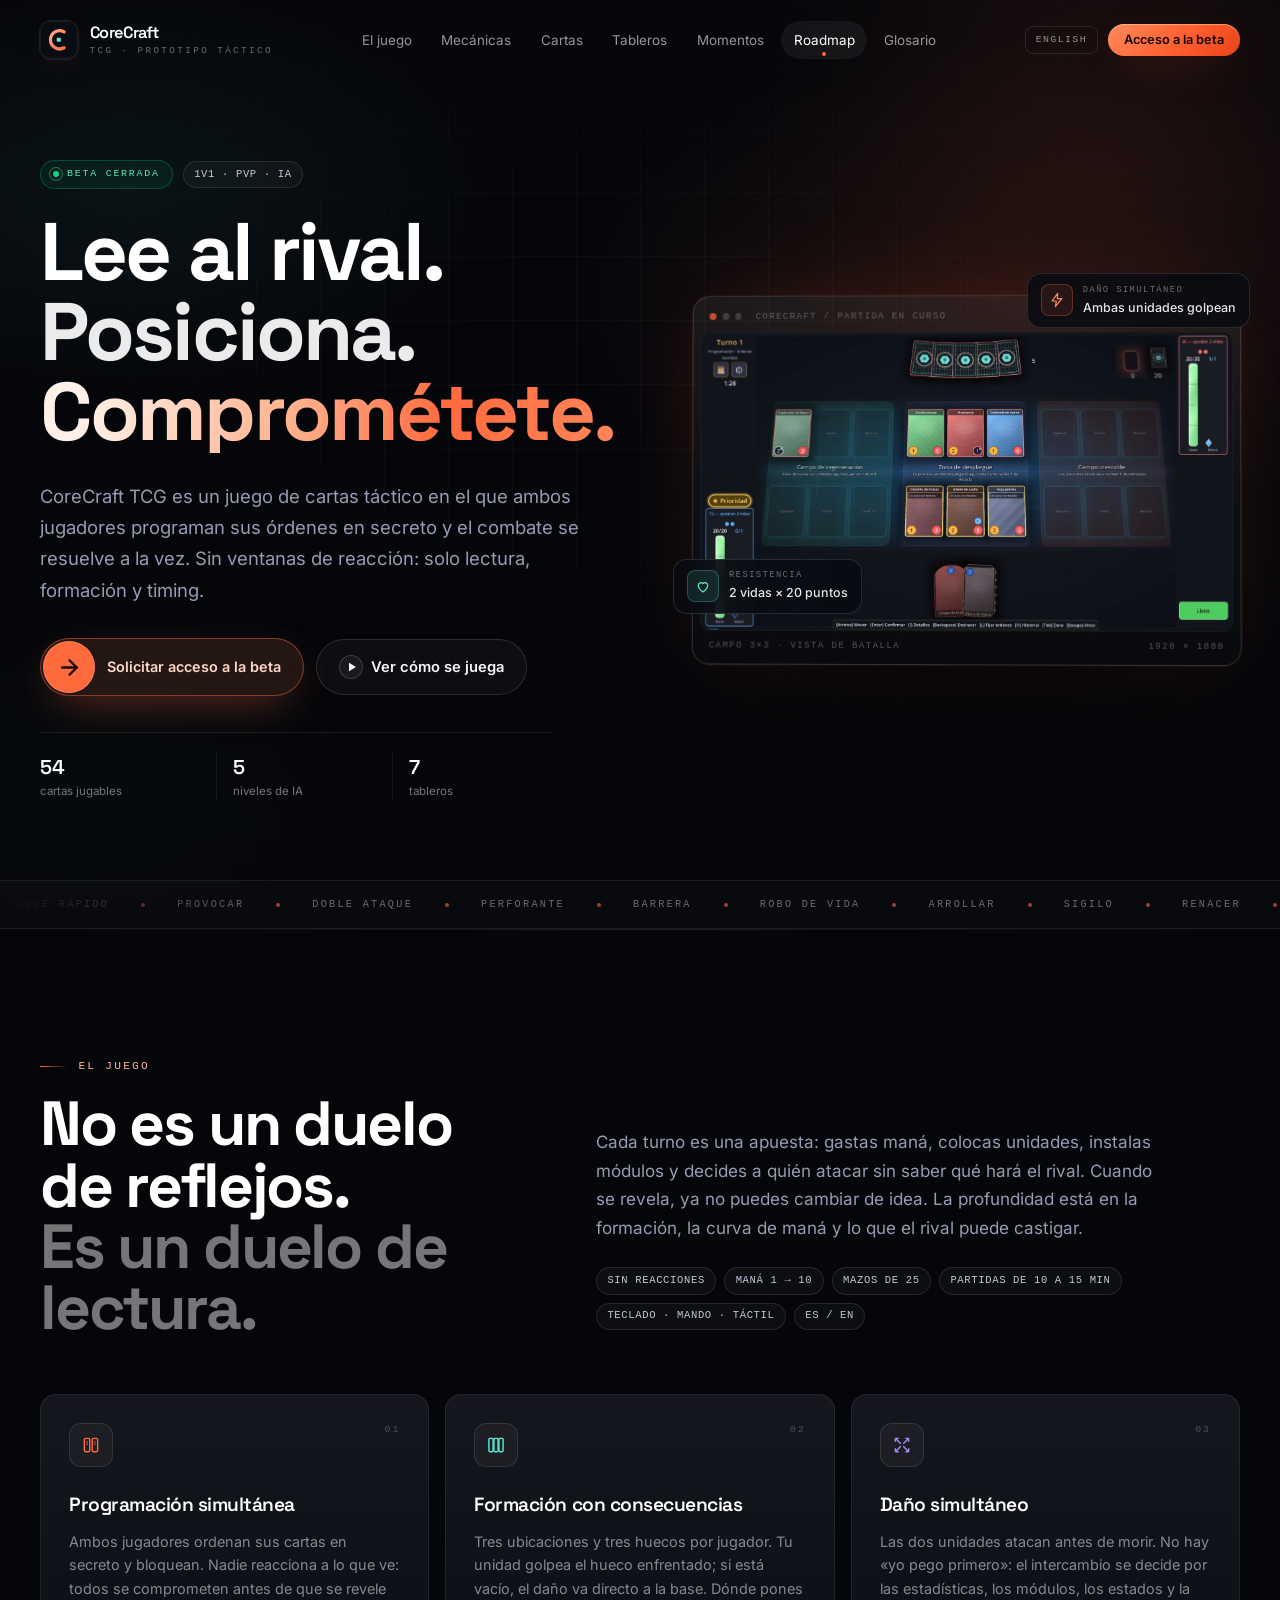
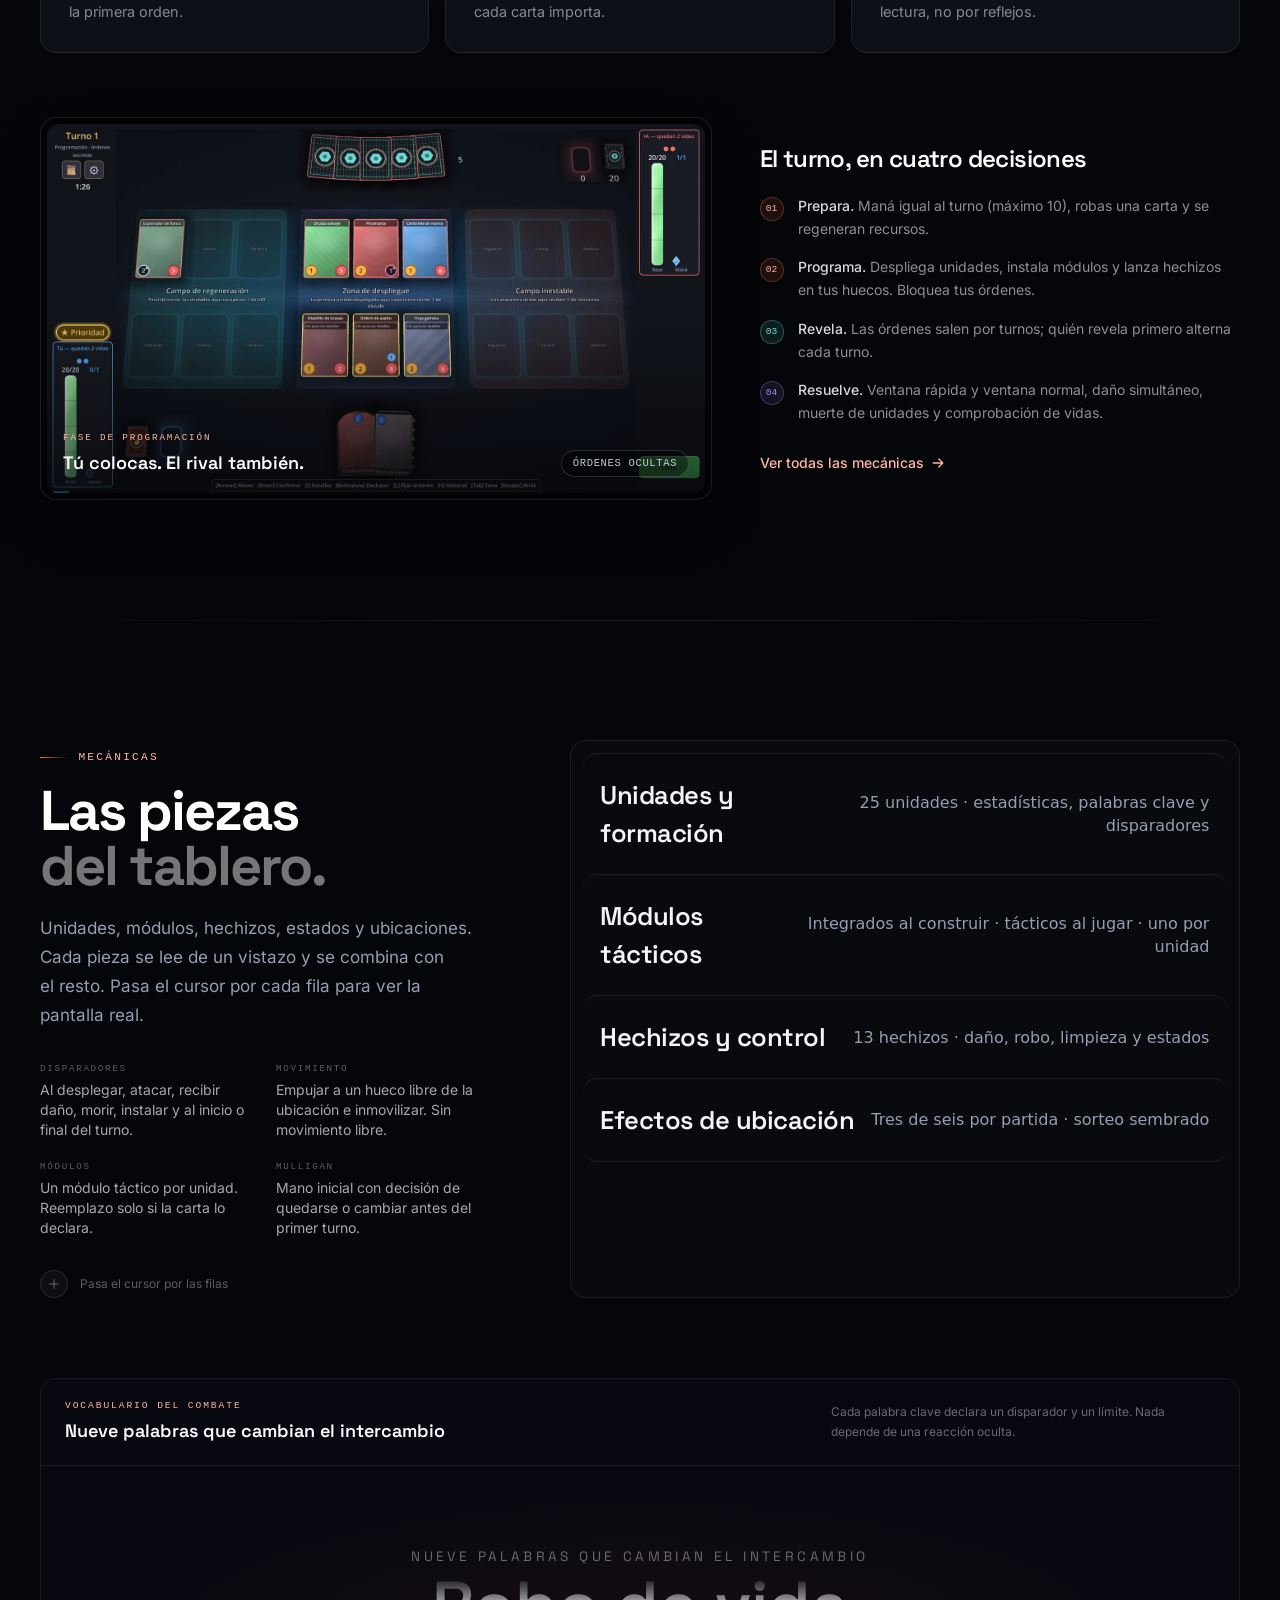
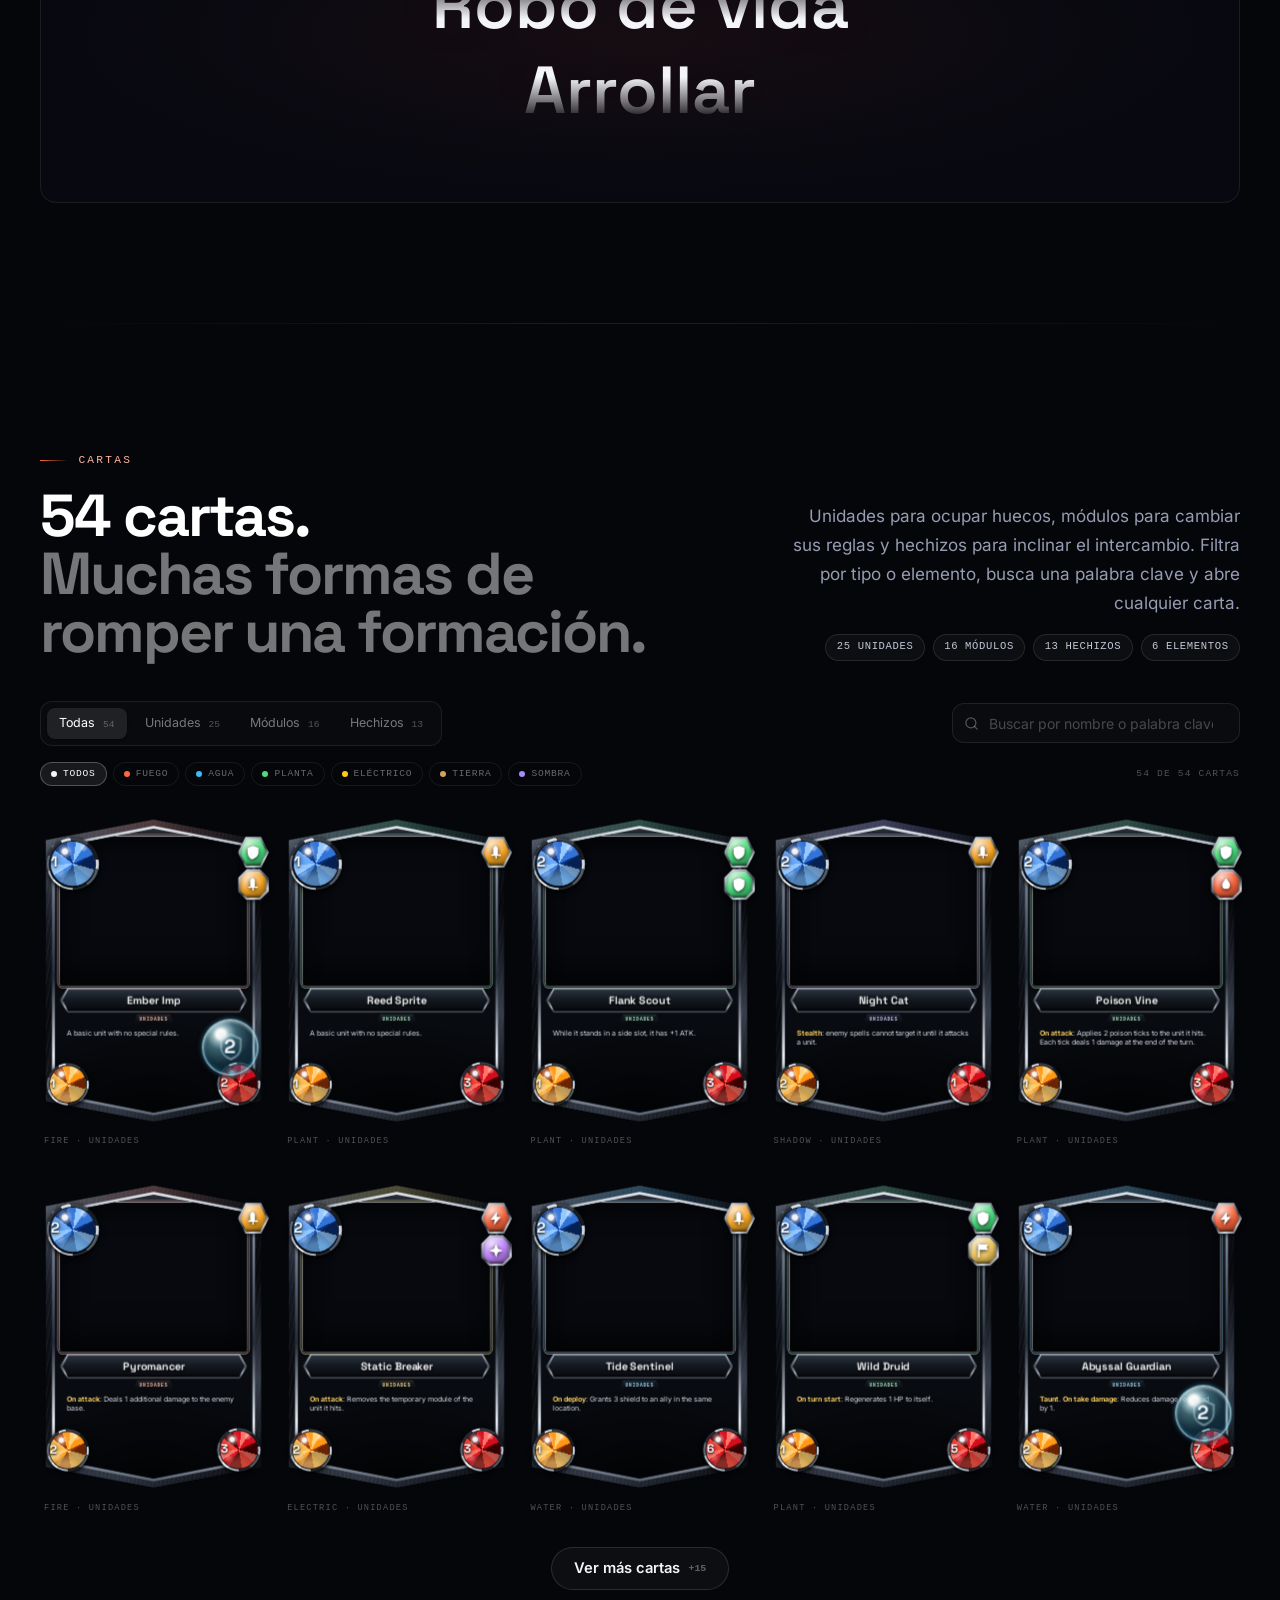
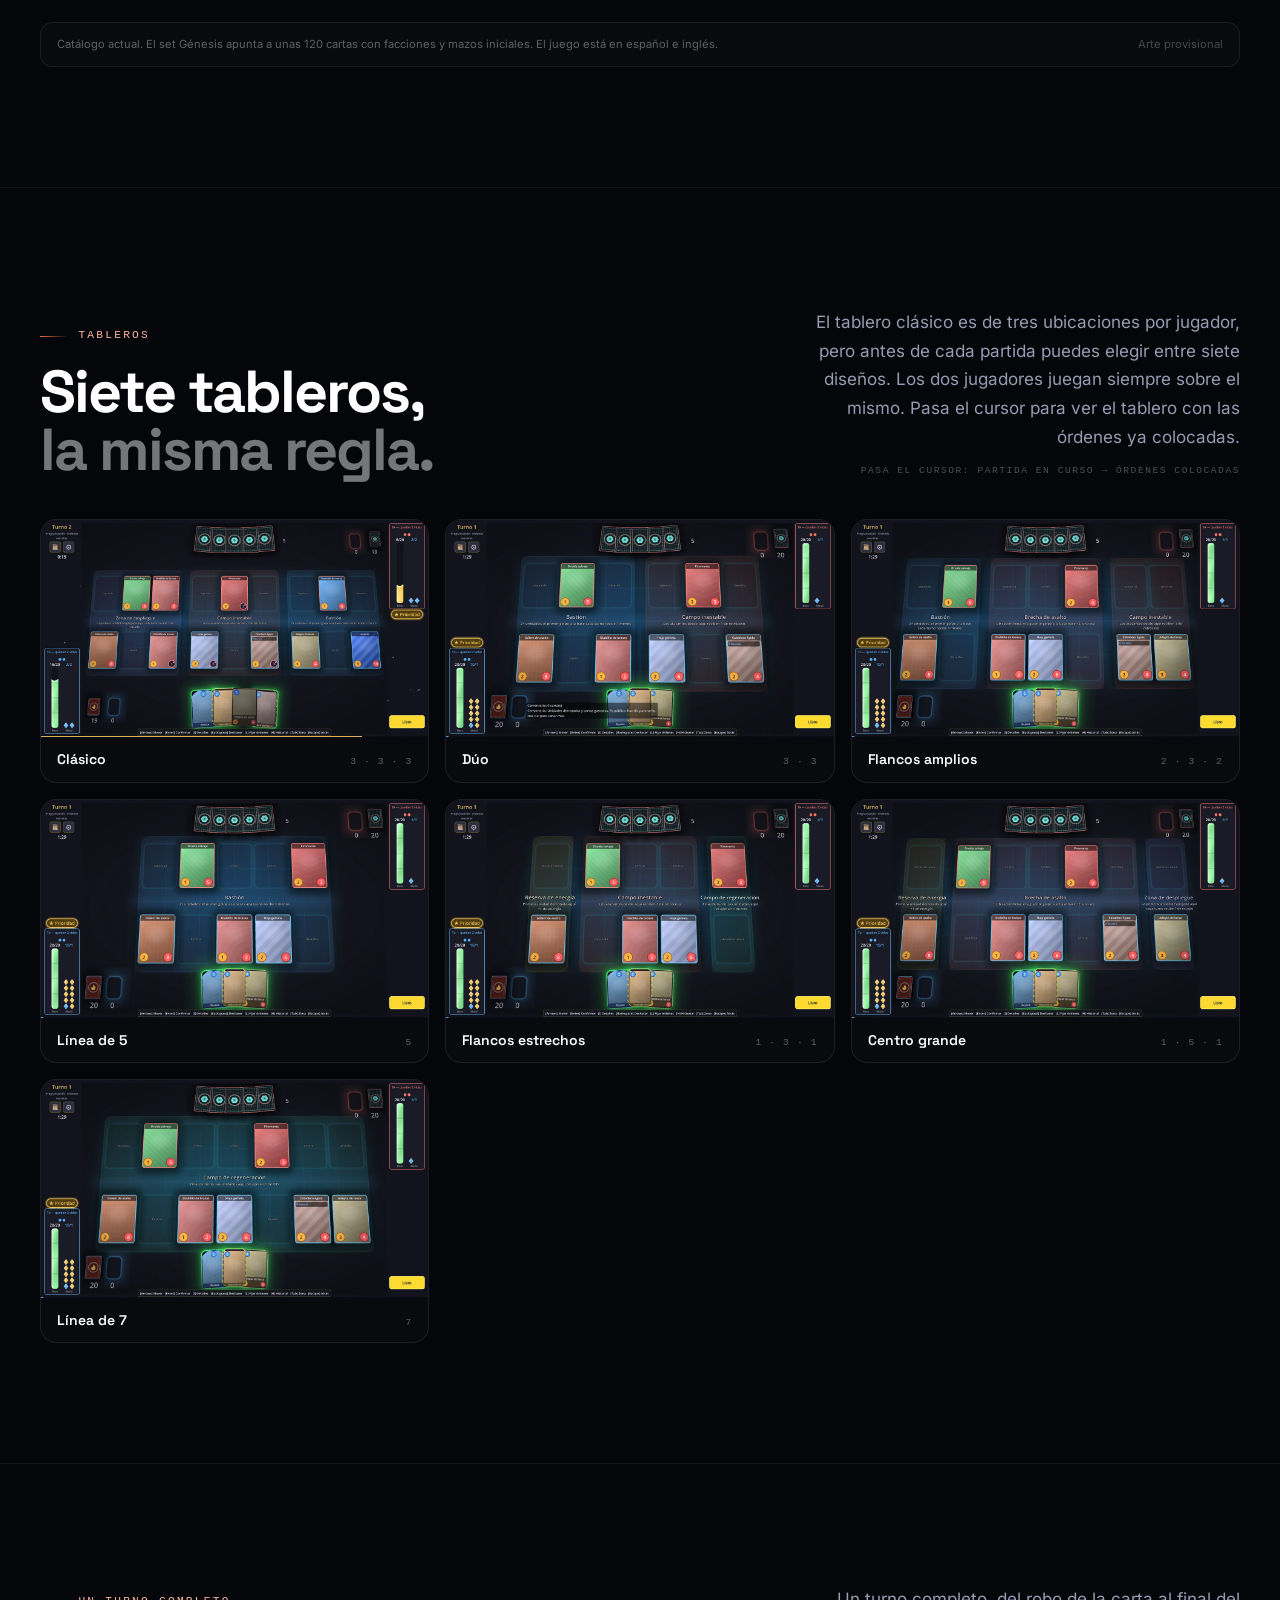
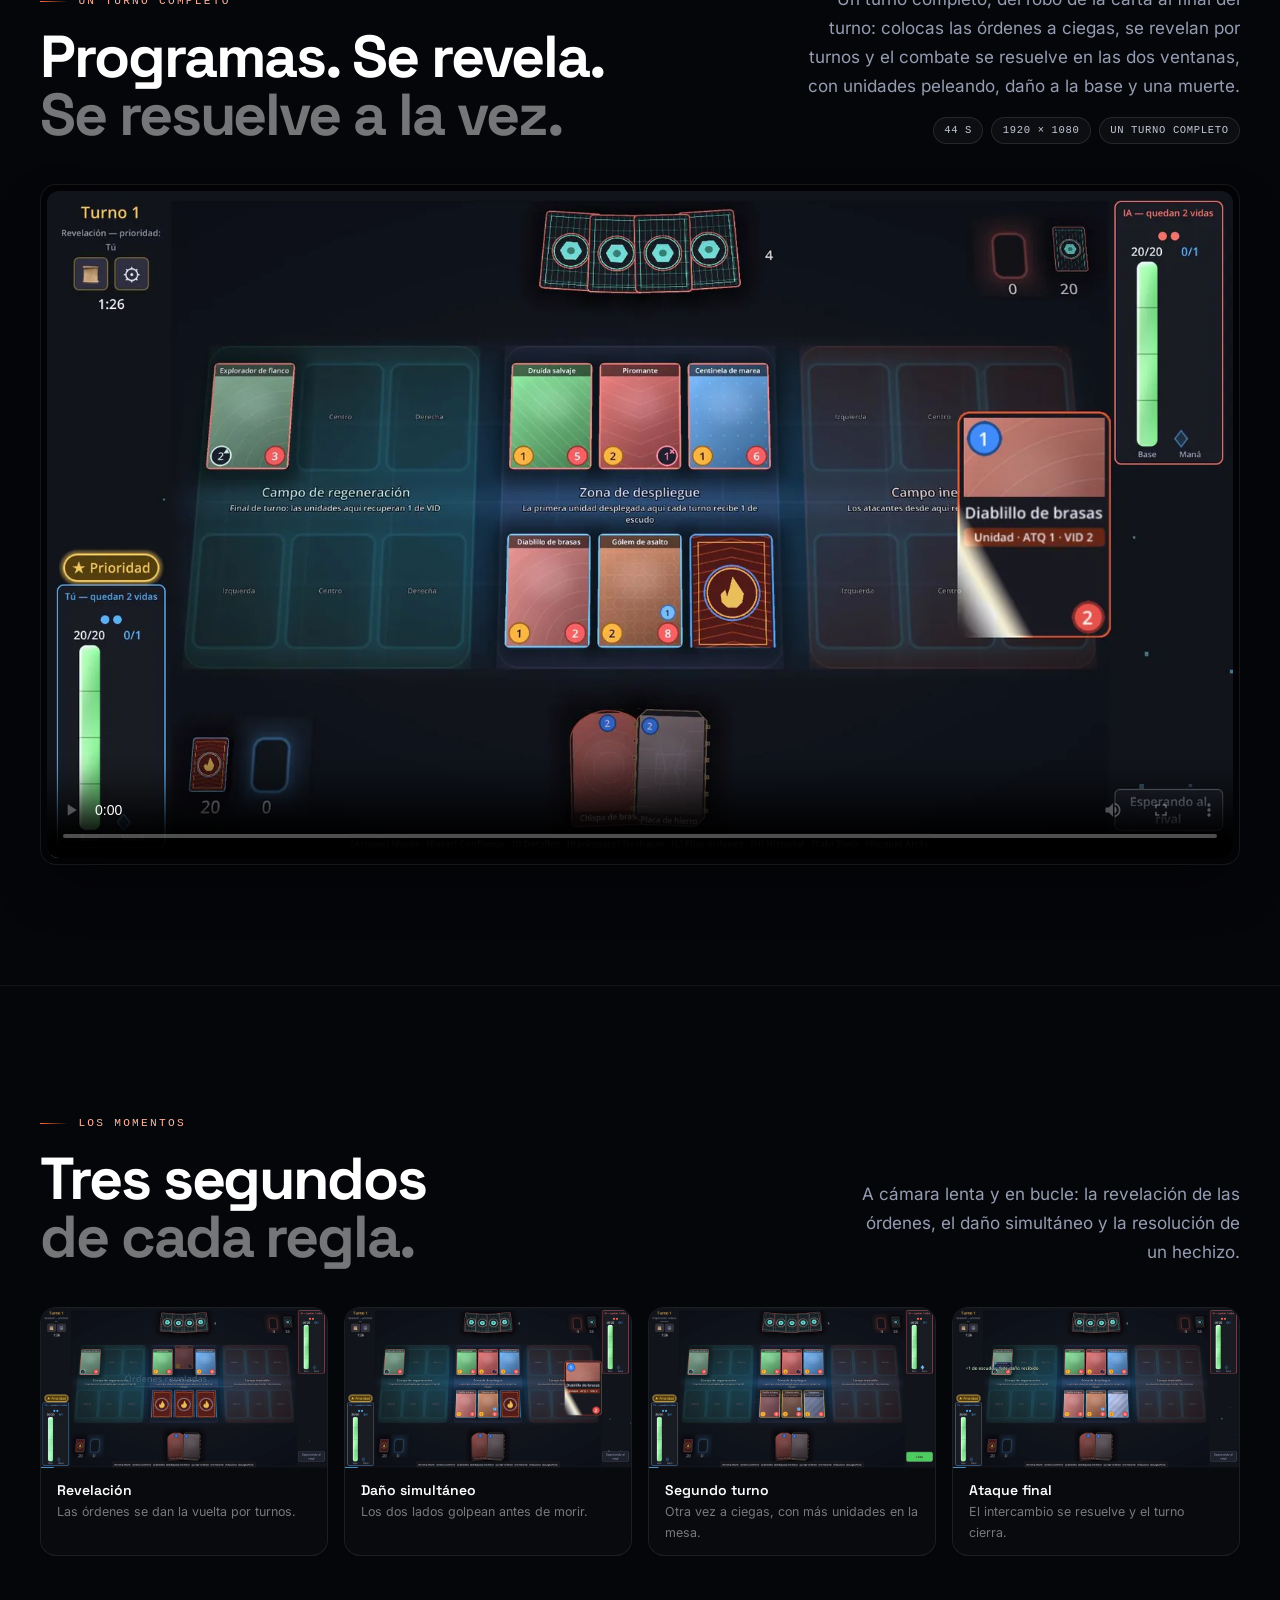
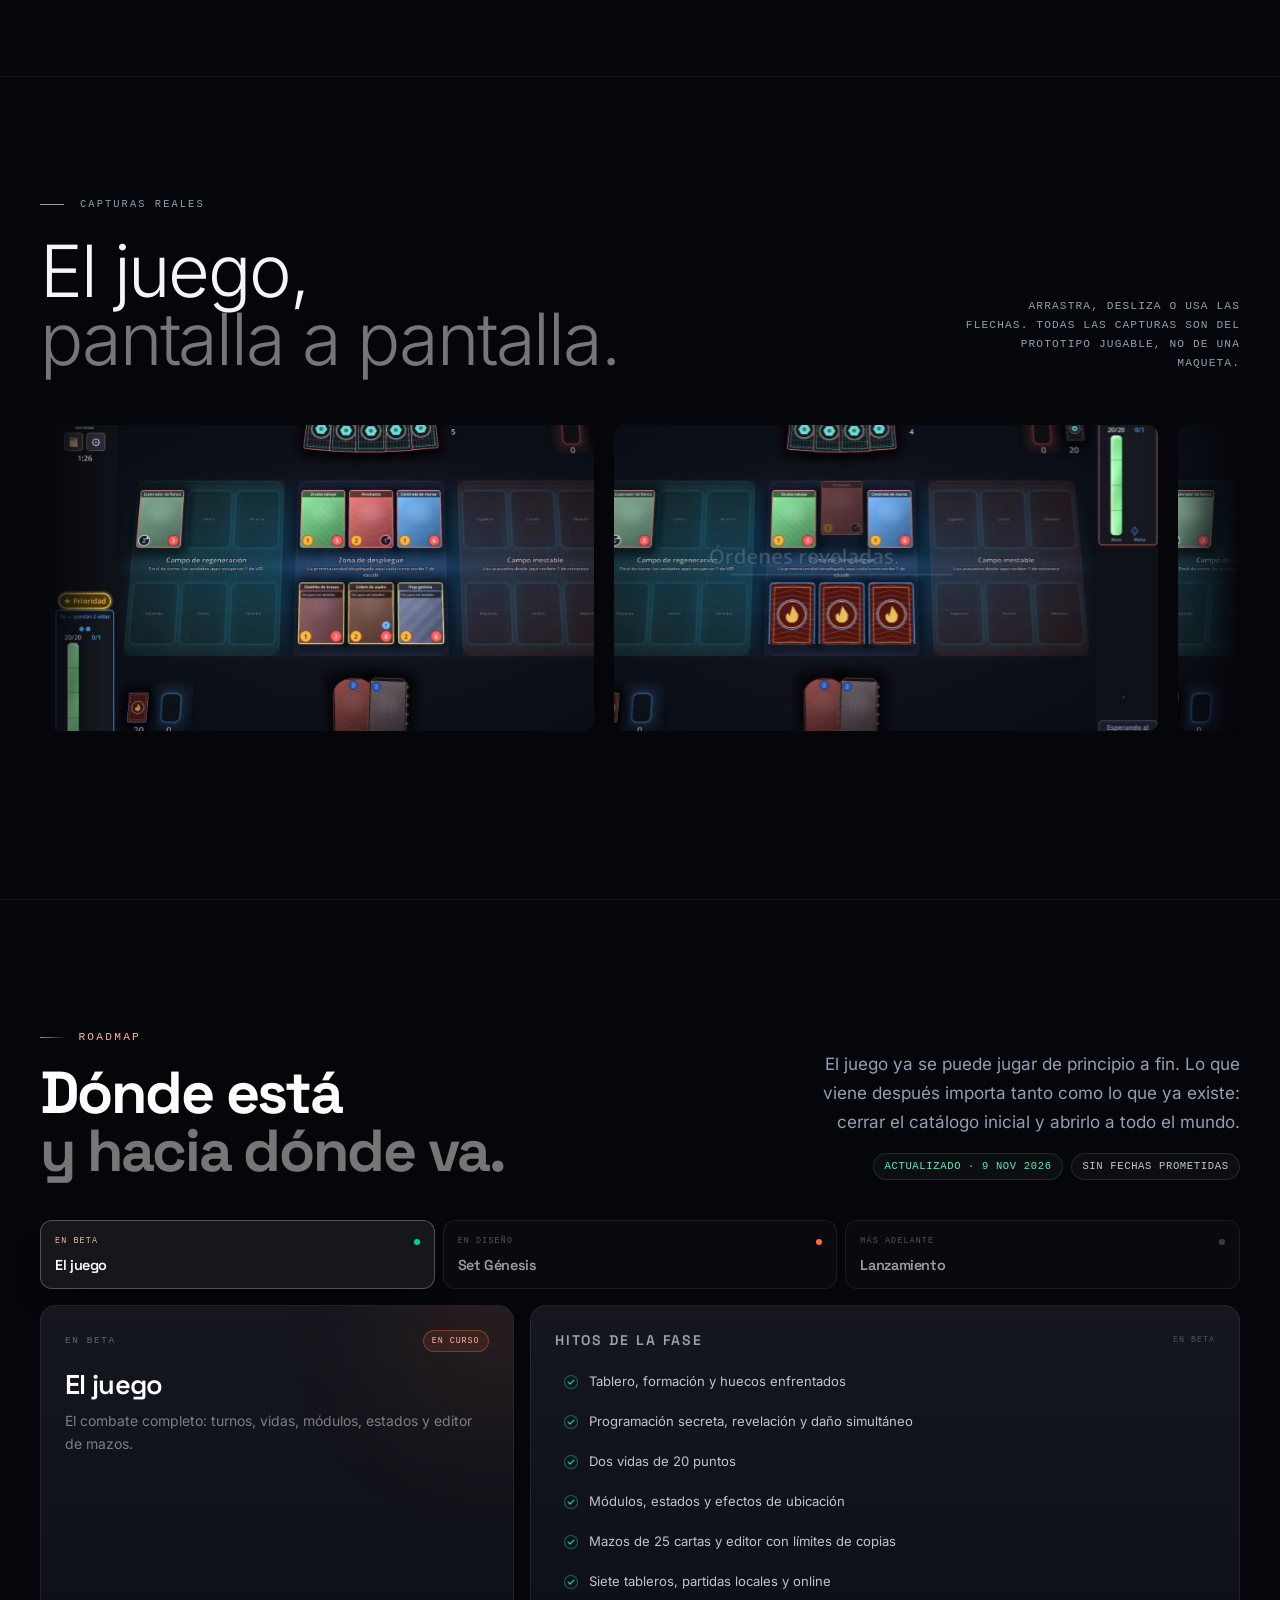
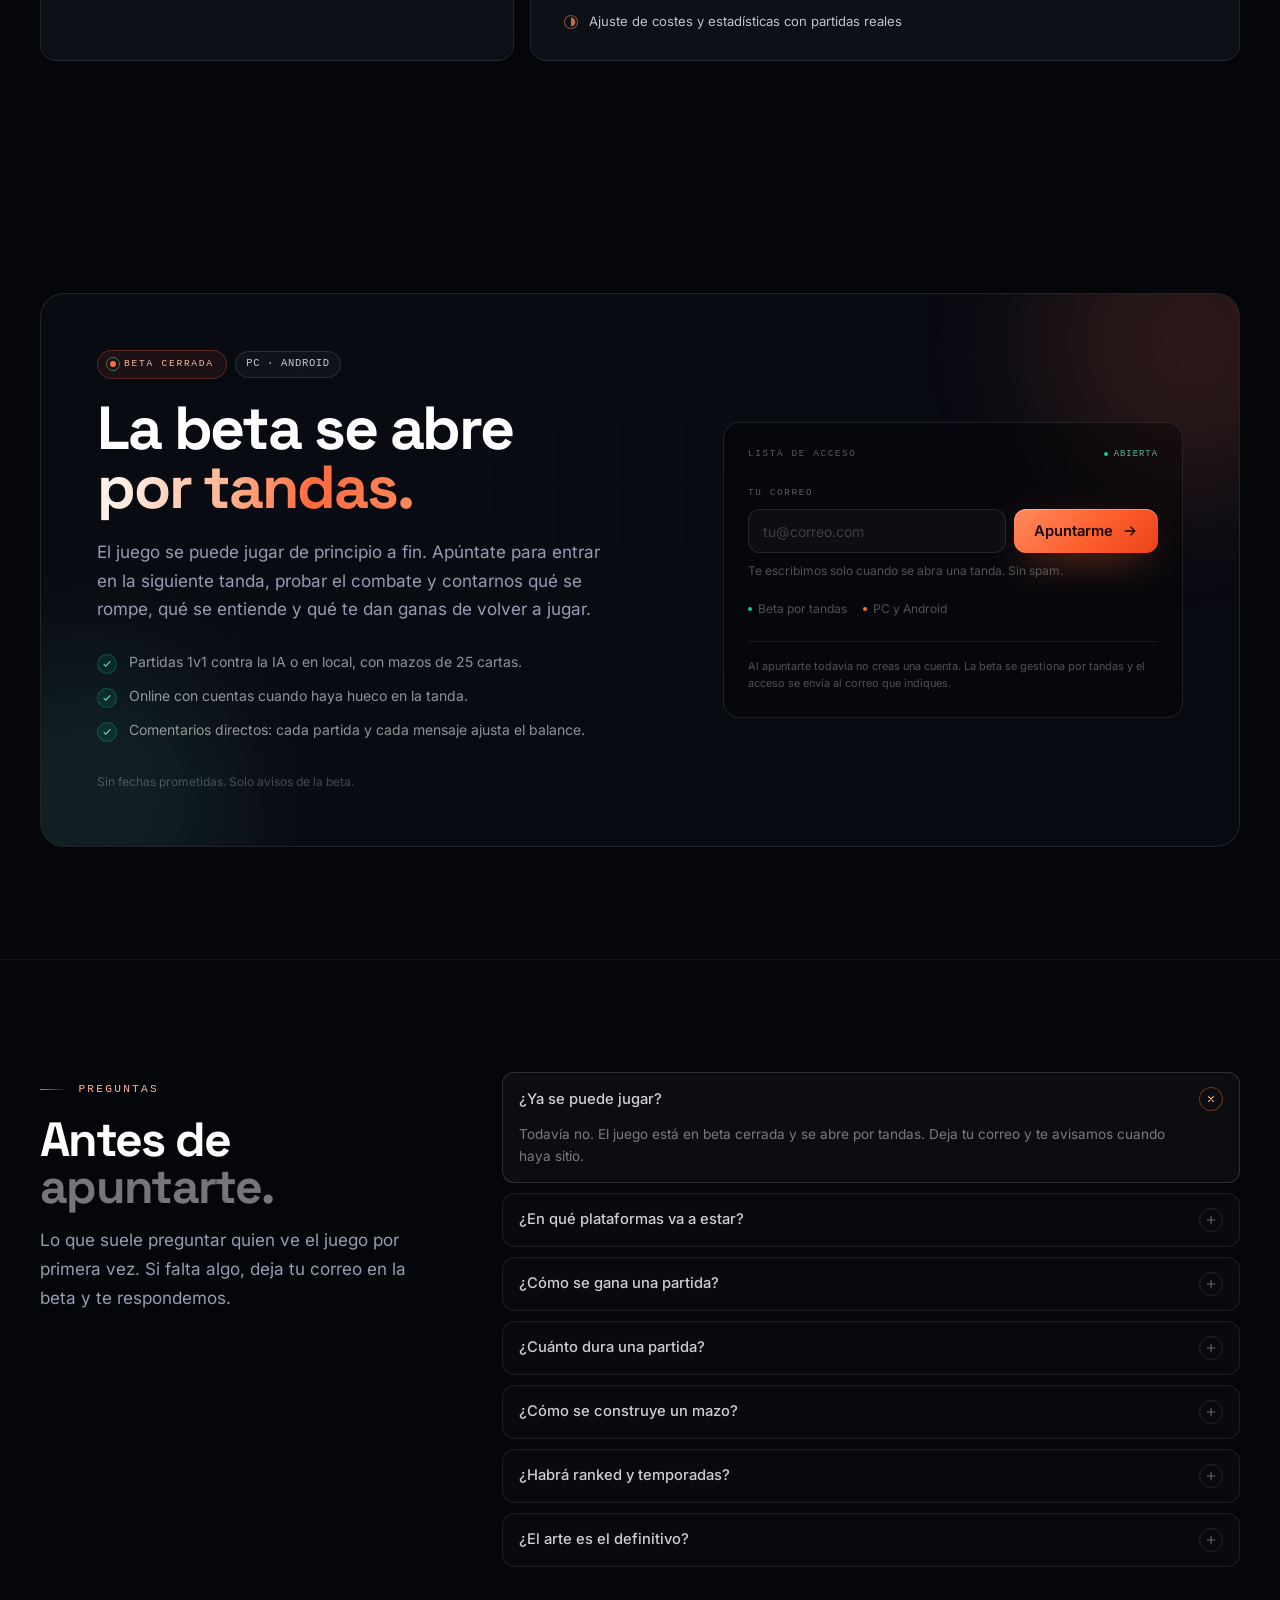
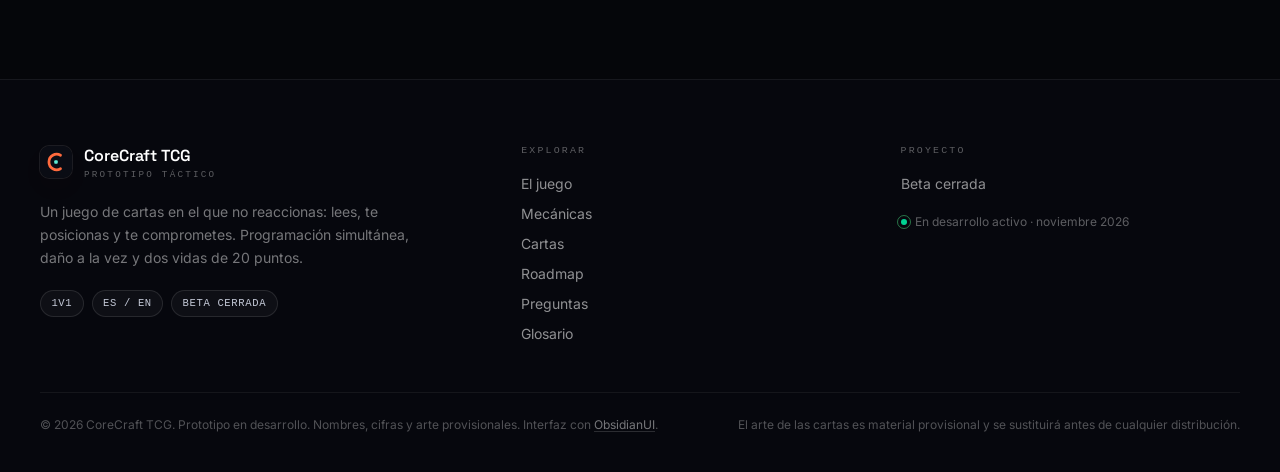
==== commit bf93c012: "chore(corecraft): version the turn videos so the CDN serves the new ones The media cache is immutabl" ====
--- a/core-craft/index.html
+++ b/core-craft/index.html
@@ -1,4 +1,4 @@
-<!DOCTYPE html><html lang="es" class="dark" data-astro-cid-ju4pidww><head><meta charset="UTF-8"><meta name="viewport" content="width=device-width, initial-scale=1"><meta name="generator" content="Astro v7.4.7"><title>CoreCraft TCG — Juego de cartas táctico con programación simultánea</title><meta name="description" content="Ordena tus cartas en secreto, revela por turnos y resuelve el combate a la vez. Un TCG táctico 1v1 con formación, módulos y dos vidas de 20 puntos."><link rel="canonical" href="https://jrz-labs.com/core-craft/"><link rel="icon" type="image/svg+xml" href="/core-craft/favicon.svg"><meta name="theme-color" content="#05060a"><meta name="color-scheme" content="dark"><meta property="og:type" content="website"><meta property="og:locale" content="es_ES"><meta property="og:site_name" content="CoreCraft TCG"><meta property="og:title" content="CoreCraft TCG — Juego de cartas táctico con programación simultánea"><meta property="og:description" content="Ordena tus cartas en secreto, revela por turnos y resuelve el combate a la vez. Un TCG táctico 1v1 con formación, módulos y dos vidas de 20 puntos."><meta property="og:url" content="https://jrz-labs.com/core-craft/"><meta property="og:image" content="https://jrz-labs.com/core-craft/og.jpg"><meta property="og:image:width" content="1200"><meta property="og:image:height" content="630"><meta name="twitter:card" content="summary_large_image"><meta name="twitter:title" content="CoreCraft TCG — Juego de cartas táctico con programación simultánea"><meta name="twitter:description" content="Ordena tus cartas en secreto, revela por turnos y resuelve el combate a la vez. Un TCG táctico 1v1 con formación, módulos y dos vidas de 20 puntos."><meta name="twitter:image" content="https://jrz-labs.com/core-craft/og.jpg"><script type="application/ld+json">{"@context":"https://schema.org","@type":"VideoGame","name":"CoreCraft TCG","description":"Ordena tus cartas en secreto, revela por turnos y resuelve el combate a la vez. Un TCG táctico 1v1 con formación, módulos y dos vidas de 20 puntos.","genre":["Trading Card Game","Strategy"],"gamePlatform":["PC","Web","Android"],"applicationCategory":"Game","operatingSystem":"Windows, macOS, Linux, Android","inLanguage":"es","playMode":["SinglePlayer","MultiPlayer"],"publisher":{"@type":"Organization","name":"CoreCraft"},"image":"https://jrz-labs.com/core-craft/og.jpg"}</script><link rel="stylesheet" href="/core-craft/_astro/copy.B9uqUWqZ.css"><link rel="stylesheet" href="/core-craft/_astro/Home.Bi4BA5il.css"></head><body class="bg-background text-foreground antialiased" data-astro-cid-ju4pidww><div class="scroll-progress" aria-hidden="true" data-astro-cid-ju4pidww></div><svg width="0" height="0" aria-hidden="true" style="position:absolute" data-astro-cid-ju4pidww><defs data-astro-cid-ju4pidww><linearGradient id="cc-steelblade" x1="0" y1="0" x2="1" y2="1" data-astro-cid-ju4pidww><stop offset="0" stop-color="#f2f6fb" data-astro-cid-ju4pidww></stop><stop offset=".38" stop-color="#b9c3d0" data-astro-cid-ju4pidww></stop><stop offset=".62" stop-color="#6e7885" data-astro-cid-ju4pidww></stop><stop offset="1" stop-color="#dfe7f1" data-astro-cid-ju4pidww></stop></linearGradient></defs></svg><header class="site-nav" id="site-nav" data-astro-cid-ju4pidww><div class="container-x" data-astro-cid-ju4pidww><div class="flex h-[4.5rem] items-center justify-between gap-4" data-astro-cid-ju4pidww><a href="#top" class="group flex items-center gap-3" aria-label="CoreCraft TCG, ir al inicio" data-astro-cid-ju4pidww><span class="logo-mark" data-astro-cid-ju4pidww><svg viewBox="0 0 64 64" aria-hidden="true" data-astro-cid-ju4pidww><defs data-astro-cid-ju4pidww><linearGradient id="logo-g" x1="12" y1="12" x2="54" y2="54" gradientUnits="userSpaceOnUse" data-astro-cid-ju4pidww><stop stop-color="#ffb38f" data-astro-cid-ju4pidww></stop><stop offset="1" stop-color="#ff5f2e" data-astro-cid-ju4pidww></stop></linearGradient></defs><rect width="64" height="64" rx="15" fill="#0a0c14" data-astro-cid-ju4pidww></rect><rect x="1" y="1" width="62" height="62" rx="14" fill="none" stroke="rgba(255,255,255,.12)" data-astro-cid-ju4pidww></rect><path d="M41 18.5a15.5 15.5 0 1 0 0 27" fill="none" stroke="url(#logo-g)" stroke-width="5.5" stroke-linecap="round" data-astro-cid-ju4pidww></path><rect x="28.5" y="28.5" width="7" height="7" rx="1.8" fill="#5eead4" data-astro-cid-ju4pidww></rect></svg></span><span class="leading-none" data-astro-cid-ju4pidww><span class="block font-display text-[1.02rem] font-semibold tracking-tight text-white" data-astro-cid-ju4pidww>CoreCraft</span><span class="mt-1 block font-mono text-[0.58rem] uppercase tracking-[0.26em] text-white/40" data-astro-cid-ju4pidww>TCG · Prototipo táctico</span></span></a><nav class="hidden items-center gap-1 lg:flex" aria-label="Principal" data-astro-cid-ju4pidww><a href="#juego" class="nav-link " data-astro-cid-ju4pidww>El juego</a><a href="#mecanicas" class="nav-link " data-astro-cid-ju4pidww>Mecánicas</a><a href="#cartas" class="nav-link " data-astro-cid-ju4pidww>Cartas</a><a href="#tableros" class="nav-link " data-astro-cid-ju4pidww>Tableros</a><a href="#momentos" class="nav-link " data-astro-cid-ju4pidww>Momentos</a><a href="#roadmap" class="nav-link " data-astro-cid-ju4pidww>Roadmap</a><a href="glosario" class="nav-link " data-astro-cid-ju4pidww>Glosario</a></nav><div class="hidden items-center gap-2.5 sm:flex" data-astro-cid-ju4pidww><a href="/core-craft/en/" class="shrink-0 rounded-lg border border-white/10 px-2.5 py-1.5 font-mono text-[0.62rem] uppercase tracking-[0.14em] text-white/55 transition hover:border-white/25 hover:text-white" data-astro-cid-ju4pidww>English</a><a href="#beta" class="btn btn-primary !px-4 !py-2.5 !text-[0.8rem]" data-astro-cid-ju4pidww>Acceso a la beta</a></div><button class="nav-burger lg:hidden" id="nav-toggle" aria-controls="mobile-menu" aria-expanded="false" aria-label="Abrir menú" data-astro-cid-ju4pidww><span data-astro-cid-ju4pidww></span><span data-astro-cid-ju4pidww></span></button></div></div><div id="mobile-menu" class="mobile-menu lg:hidden" hidden data-astro-cid-ju4pidww><nav class="container-x flex flex-col gap-1 pb-6 pt-2" aria-label="Móvil" data-astro-cid-ju4pidww><a href="#juego" class="mobile-link" data-astro-cid-ju4pidww>El juego</a><a href="#mecanicas" class="mobile-link" data-astro-cid-ju4pidww>Mecánicas</a><a href="#cartas" class="mobile-link" data-astro-cid-ju4pidww>Cartas</a><a href="#tableros" class="mobile-link" data-astro-cid-ju4pidww>Tableros</a><a href="#momentos" class="mobile-link" data-astro-cid-ju4pidww>Momentos</a><a href="#roadmap" class="mobile-link" data-astro-cid-ju4pidww>Roadmap</a><a href="glosario" class="mobile-link" data-astro-cid-ju4pidww>Glosario</a><a href="/core-craft/en/" class="mobile-link font-mono text-[0.72rem] uppercase tracking-[0.16em] text-white/55" data-astro-cid-ju4pidww>English</a><a href="#beta" class="btn btn-primary mt-3 w-full" data-astro-cid-ju4pidww>Solicitar acceso a la beta</a></nav></div></header><main id="top" data-astro-cid-ju4pidww><section class="hero relative overflow-hidden pt-32 sm:pt-36 lg:pt-40" aria-labelledby="hero-title" data-astro-cid-ge2uvauf><div class="hero-bg" aria-hidden="true" data-astro-cid-ge2uvauf><div class="hero-glow hero-glow-a" data-astro-cid-ge2uvauf></div><div class="hero-glow hero-glow-b" data-astro-cid-ge2uvauf></div><div class="absolute inset-0 grid-bg opacity-60" data-astro-cid-ge2uvauf></div><div class="hero-vignette" data-astro-cid-ge2uvauf></div></div><div class="container-x relative" data-astro-cid-ge2uvauf><div class="grid items-center gap-14 xl:grid-cols-[minmax(0,1.04fr)_minmax(0,0.96fr)] xl:gap-14" data-astro-cid-ge2uvauf><div class="max-w-2xl" data-astro-cid-ge2uvauf><div class="flex flex-wrap items-center gap-2.5" data-reveal data-astro-cid-ge2uvauf><span class="inline-flex items-center gap-2 rounded-full border border-emerald-400/25 bg-emerald-400/[0.07] px-3 py-1.5 font-mono text-[0.62rem] uppercase tracking-[0.18em] text-emerald-300" data-astro-cid-ge2uvauf><span class="pulse-dot inline-block h-1.5 w-1.5 rounded-full bg-emerald-400" data-astro-cid-ge2uvauf></span>Beta cerrada</span><span class="chip" data-astro-cid-ge2uvauf>1v1 · PvP · IA</span></div><h1 id="hero-title" class="display-title mt-6 text-[clamp(2.35rem,7.1vw,5.1rem)]" data-reveal style="--reveal-delay:60ms" data-astro-cid-ge2uvauf><span class="block text-white" data-astro-cid-ge2uvauf>Lee al rival.</span><span class="block text-white/92" data-astro-cid-ge2uvauf>Posiciona.</span><span class="block text-gradient-ember" data-astro-cid-ge2uvauf>Comprométete.</span></h1><p class="lead mt-7 max-w-xl text-[1.08rem] sm:text-[1.15rem]" data-reveal style="--reveal-delay:120ms" data-astro-cid-ge2uvauf>CoreCraft TCG es un juego de cartas táctico en el que ambos jugadores programan sus órdenes en secreto y el combate se resuelve a la vez. Sin ventanas de reacción: solo lectura, formación y timing.</p><div class="mt-8 flex flex-col gap-3 sm:flex-row sm:items-center" data-reveal style="--reveal-delay:180ms" data-astro-cid-ge2uvauf><a class="obsidian-discover-button obsidian-cta w-full justify-center sm:w-auto" href="#beta"><span class="obsidian-discover-button__fill" aria-hidden="true"></span><span class="obsidian-discover-button__icon" aria-hidden="true"><svg xmlns="http://www.w3.org/2000/svg" width="25" height="25" viewBox="0 0 24 24" fill="none" stroke="currentColor" stroke-width="2.25" stroke-linecap="round" stroke-linejoin="round" class="lucide lucide-arrow-right" aria-hidden="true"><path d="M5 12h14"></path><path d="m12 5 7 7-7 7"></path></svg></span><span class="obsidian-discover-button__text">Solicitar acceso a la beta</span></a><a href="#juego" class="btn btn-ghost group min-h-14" data-astro-cid-ge2uvauf><span class="grid h-6 w-6 place-items-center rounded-full border border-white/15 bg-white/5" data-astro-cid-ge2uvauf><svg class="ml-0.5 h-3 w-3" viewBox="0 0 12 12" fill="currentColor" aria-hidden="true" data-astro-cid-ge2uvauf><path d="M3 1.8v8.4L10 6 3 1.8Z" data-astro-cid-ge2uvauf></path></svg></span>Ver cómo se juega</a></div><div class="mt-9 grid max-w-lg grid-cols-3 gap-4 border-t border-white/[0.08] pt-5" data-reveal style="--reveal-delay:240ms" data-astro-cid-ge2uvauf><div data-astro-cid-ge2uvauf><div class="font-display text-xl font-semibold text-white" data-astro-cid-ge2uvauf>54</div><div class="mt-0.5 text-[0.72rem] text-white/45" data-astro-cid-ge2uvauf>cartas jugables</div></div><div class="border-l border-white/[0.08] pl-4" data-astro-cid-ge2uvauf><div class="font-display text-xl font-semibold text-white" data-astro-cid-ge2uvauf>5</div><div class="mt-0.5 text-[0.72rem] text-white/45" data-astro-cid-ge2uvauf>niveles de IA</div></div><div class="border-l border-white/[0.08] pl-4" data-astro-cid-ge2uvauf><div class="font-display text-xl font-semibold text-white" data-astro-cid-ge2uvauf>7</div><div class="mt-0.5 text-[0.72rem] text-white/45" data-astro-cid-ge2uvauf>tableros</div></div></div></div><div class="relative" data-reveal style="--reveal-delay:160ms" data-astro-cid-ge2uvauf><div class="hero-frame" data-astro-cid-ge2uvauf><div class="hero-chrome" aria-hidden="true" data-astro-cid-ge2uvauf><span class="hero-dot" data-astro-cid-ge2uvauf></span><span class="hero-dot" data-astro-cid-ge2uvauf></span><span class="hero-dot" data-astro-cid-ge2uvauf></span><span class="ml-2 font-mono text-[0.58rem] tracking-[0.14em] text-white/30" data-astro-cid-ge2uvauf>CORECRAFT / PARTIDA EN CURSO</span><span class="ml-auto hidden items-center gap-1.5 font-mono text-[0.55rem] uppercase tracking-[0.16em] text-emerald-300/80 sm:flex" data-astro-cid-ge2uvauf><span class="h-1 w-1 rounded-full bg-emerald-400" data-astro-cid-ge2uvauf></span> Turno 1</span></div><div class="hero-screen" data-astro-cid-ge2uvauf><video src="/core-craft/video/turn-16x9.mp4" data-mobile-src="/core-craft/video/turn-16x9-mobile.mp4" poster="/core-craft/screenshots/programming.webp" autoplay muted loop playsinline aria-label="Un turno completo en el tablero 3D: programación, revelación y combate" data-astro-cid-ge2uvauf></video><div class="hero-scanline" aria-hidden="true" data-astro-cid-ge2uvauf></div></div><div class="hero-frame-footer" aria-hidden="true" data-astro-cid-ge2uvauf><span class="font-mono text-[0.55rem] uppercase tracking-[0.18em] text-white/30" data-astro-cid-ge2uvauf>Campo 3×3 · Vista de batalla</span><span class="font-mono text-[0.55rem] uppercase tracking-[0.18em] text-white/30" data-astro-cid-ge2uvauf>1920 × 1080</span></div></div><div class="hero-float hero-float-a float-slow" data-astro-cid-ge2uvauf><div class="flex items-center gap-2.5" data-astro-cid-ge2uvauf><span class="grid h-8 w-8 place-items-center rounded-lg border border-[#ff6a3d]/30 bg-[#ff6a3d]/10 text-[#ff8a5c]" data-astro-cid-ge2uvauf><svg class="h-4 w-4" viewBox="0 0 24 24" fill="none" stroke="currentColor" stroke-width="1.8" aria-hidden="true" data-astro-cid-ge2uvauf><path d="M13 2 4.5 13.5H11L9.5 22 19 10h-6.5L13 2Z" stroke-linejoin="round" data-astro-cid-ge2uvauf></path></svg></span><div data-astro-cid-ge2uvauf><div class="font-mono text-[0.55rem] uppercase tracking-[0.16em] text-white/40" data-astro-cid-ge2uvauf>Daño simultáneo</div><div class="mt-0.5 text-[0.78rem] font-medium text-white/90" data-astro-cid-ge2uvauf>Ambas unidades golpean</div></div></div></div><div class="hero-float hero-float-b float-slow" style="animation-delay: -2.8s" data-astro-cid-ge2uvauf><div class="flex items-center gap-2.5" data-astro-cid-ge2uvauf><span class="grid h-8 w-8 place-items-center rounded-lg border border-[#5eead4]/25 bg-[#5eead4]/10 text-[#5eead4]" data-astro-cid-ge2uvauf><svg class="h-4 w-4" viewBox="0 0 24 24" fill="none" stroke="currentColor" stroke-width="1.8" aria-hidden="true" data-astro-cid-ge2uvauf><path d="M12 21s-7-4.4-7-10a4 4 0 0 1 7-2.6A4 4 0 0 1 19 11c0 5.6-7 10-7 10Z" stroke-linejoin="round" data-astro-cid-ge2uvauf></path></svg></span><div data-astro-cid-ge2uvauf><div class="font-mono text-[0.55rem] uppercase tracking-[0.16em] text-white/40" data-astro-cid-ge2uvauf>Resistencia</div><div class="mt-0.5 text-[0.78rem] font-medium text-white/90" data-astro-cid-ge2uvauf>2 vidas × 20 puntos</div></div></div></div></div></div></div><div class="marquee-wrap relative mt-16 overflow-hidden border-y border-white/[0.07] bg-white/[0.018] py-4 sm:mt-20" data-astro-cid-ge2uvauf><div class="marquee mask-fade-x items-center gap-8" aria-hidden="true" data-astro-cid-ge2uvauf><span class="flex shrink-0 items-center gap-8" data-astro-cid-ge2uvauf><span class="font-mono text-[0.64rem] uppercase tracking-[0.22em] text-white/40" data-astro-cid-ge2uvauf>Ataque rápido</span><span class="h-1 w-1 rounded-full bg-[#ff6a3d]/60" data-astro-cid-ge2uvauf></span></span><span class="flex shrink-0 items-center gap-8" data-astro-cid-ge2uvauf><span class="font-mono text-[0.64rem] uppercase tracking-[0.22em] text-white/40" data-astro-cid-ge2uvauf>Provocar</span><span class="h-1 w-1 rounded-full bg-[#ff6a3d]/60" data-astro-cid-ge2uvauf></span></span><span class="flex shrink-0 items-center gap-8" data-astro-cid-ge2uvauf><span class="font-mono text-[0.64rem] uppercase tracking-[0.22em] text-white/40" data-astro-cid-ge2uvauf>Doble ataque</span><span class="h-1 w-1 rounded-full bg-[#ff6a3d]/60" data-astro-cid-ge2uvauf></span></span><span class="flex shrink-0 items-center gap-8" data-astro-cid-ge2uvauf><span class="font-mono text-[0.64rem] uppercase tracking-[0.22em] text-white/40" data-astro-cid-ge2uvauf>Perforante</span><span class="h-1 w-1 rounded-full bg-[#ff6a3d]/60" data-astro-cid-ge2uvauf></span></span><span class="flex shrink-0 items-center gap-8" data-astro-cid-ge2uvauf><span class="font-mono text-[0.64rem] uppercase tracking-[0.22em] text-white/40" data-astro-cid-ge2uvauf>Barrera</span><span class="h-1 w-1 rounded-full bg-[#ff6a3d]/60" data-astro-cid-ge2uvauf></span></span><span class="flex shrink-0 items-center gap-8" data-astro-cid-ge2uvauf><span class="font-mono text-[0.64rem] uppercase tracking-[0.22em] text-white/40" data-astro-cid-ge2uvauf>Robo de vida</span><span class="h-1 w-1 rounded-full bg-[#ff6a3d]/60" data-astro-cid-ge2uvauf></span></span><span class="flex shrink-0 items-center gap-8" data-astro-cid-ge2uvauf><span class="font-mono text-[0.64rem] uppercase tracking-[0.22em] text-white/40" data-astro-cid-ge2uvauf>Arrollar</span><span class="h-1 w-1 rounded-full bg-[#ff6a3d]/60" data-astro-cid-ge2uvauf></span></span><span class="flex shrink-0 items-center gap-8" data-astro-cid-ge2uvauf><span class="font-mono text-[0.64rem] uppercase tracking-[0.22em] text-white/40" data-astro-cid-ge2uvauf>Sigilo</span><span class="h-1 w-1 rounded-full bg-[#ff6a3d]/60" data-astro-cid-ge2uvauf></span></span><span class="flex shrink-0 items-center gap-8" data-astro-cid-ge2uvauf><span class="font-mono text-[0.64rem] uppercase tracking-[0.22em] text-white/40" data-astro-cid-ge2uvauf>Renacer</span><span class="h-1 w-1 rounded-full bg-[#ff6a3d]/60" data-astro-cid-ge2uvauf></span></span><span class="flex shrink-0 items-center gap-8" data-astro-cid-ge2uvauf><span class="font-mono text-[0.64rem] uppercase tracking-[0.22em] text-white/40" data-astro-cid-ge2uvauf>Ataque rápido</span><span class="h-1 w-1 rounded-full bg-[#ff6a3d]/60" data-astro-cid-ge2uvauf></span></span><span class="flex shrink-0 items-center gap-8" data-astro-cid-ge2uvauf><span class="font-mono text-[0.64rem] uppercase tracking-[0.22em] text-white/40" data-astro-cid-ge2uvauf>Provocar</span><span class="h-1 w-1 rounded-full bg-[#ff6a3d]/60" data-astro-cid-ge2uvauf></span></span><span class="flex shrink-0 items-center gap-8" data-astro-cid-ge2uvauf><span class="font-mono text-[0.64rem] uppercase tracking-[0.22em] text-white/40" data-astro-cid-ge2uvauf>Doble ataque</span><span class="h-1 w-1 rounded-full bg-[#ff6a3d]/60" data-astro-cid-ge2uvauf></span></span><span class="flex shrink-0 items-center gap-8" data-astro-cid-ge2uvauf><span class="font-mono text-[0.64rem] uppercase tracking-[0.22em] text-white/40" data-astro-cid-ge2uvauf>Perforante</span><span class="h-1 w-1 rounded-full bg-[#ff6a3d]/60" data-astro-cid-ge2uvauf></span></span><span class="flex shrink-0 items-center gap-8" data-astro-cid-ge2uvauf><span class="font-mono text-[0.64rem] uppercase tracking-[0.22em] text-white/40" data-astro-cid-ge2uvauf>Barrera</span><span class="h-1 w-1 rounded-full bg-[#ff6a3d]/60" data-astro-cid-ge2uvauf></span></span><span class="flex shrink-0 items-center gap-8" data-astro-cid-ge2uvauf><span class="font-mono text-[0.64rem] uppercase tracking-[0.22em] text-white/40" data-astro-cid-ge2uvauf>Robo de vida</span><span class="h-1 w-1 rounded-full bg-[#ff6a3d]/60" data-astro-cid-ge2uvauf></span></span><span class="flex shrink-0 items-center gap-8" data-astro-cid-ge2uvauf><span class="font-mono text-[0.64rem] uppercase tracking-[0.22em] text-white/40" data-astro-cid-ge2uvauf>Arrollar</span><span class="h-1 w-1 rounded-full bg-[#ff6a3d]/60" data-astro-cid-ge2uvauf></span></span><span class="flex shrink-0 items-center gap-8" data-astro-cid-ge2uvauf><span class="font-mono text-[0.64rem] uppercase tracking-[0.22em] text-white/40" data-astro-cid-ge2uvauf>Sigilo</span><span class="h-1 w-1 rounded-full bg-[#ff6a3d]/60" data-astro-cid-ge2uvauf></span></span><span class="flex shrink-0 items-center gap-8" data-astro-cid-ge2uvauf><span class="font-mono text-[0.64rem] uppercase tracking-[0.22em] text-white/40" data-astro-cid-ge2uvauf>Renacer</span><span class="h-1 w-1 rounded-full bg-[#ff6a3d]/60" data-astro-cid-ge2uvauf></span></span></div></div></section><section id="juego" class="section relative overflow-hidden"><div class="absolute inset-x-0 top-0 h-px bg-gradient-to-r from-transparent via-white/10 to-transparent"></div><div class="container-x"><div class="grid gap-12 lg:grid-cols-[0.85fr_1.15fr] lg:items-end lg:gap-20"><div><p class="eyebrow" data-reveal>El juego</p><h2 class="display-title mt-5 text-[clamp(2.2rem,5vw,3.9rem)] text-white" data-reveal style="--reveal-delay:60ms">No es un duelo de reflejos.<br><span class="text-white/45">Es un duelo de lectura.</span></h2></div><div class="lg:pb-2"><p class="lead max-w-xl" data-reveal style="--reveal-delay:120ms">Cada turno es una apuesta: gastas maná, colocas unidades, instalas módulos y decides a quién atacar sin saber qué hará el rival. Cuando se revela, ya no puedes cambiar de idea. La profundidad está en la formación, la curva de maná y lo que el rival puede castigar.</p><div class="mt-6 flex flex-wrap gap-2" data-reveal style="--reveal-delay:180ms"><span class="chip">Sin reacciones</span><span class="chip">Maná 1 → 10</span><span class="chip">Mazos de 25</span><span class="chip">Partidas de 10 a 15 min</span><span class="chip">Teclado · Mando · Táctil</span><span class="chip">ES / EN</span></div></div></div><div class="mt-14 grid gap-4 md:grid-cols-3"><article class="surface surface-hover group relative overflow-hidden rounded-2xl p-6 sm:p-7" data-reveal style="--reveal-delay:0ms"><div class="pointer-events-none absolute -right-16 -top-16 h-40 w-40 rounded-full opacity-0 blur-3xl transition-opacity duration-500 group-hover:opacity-60" style="background:#ff6a3d"></div><div class="flex items-start justify-between"><span class="grid h-11 w-11 place-items-center rounded-xl border border-white/10 bg-white/[0.04]" style="color:#ff6a3d"><svg class="h-5 w-5" viewBox="0 0 24 24" fill="none" stroke="currentColor" stroke-width="1.7" aria-hidden="true"><rect x="4" y="4" width="6.5" height="16" rx="1.6"></rect><rect x="13.5" y="4" width="6.5" height="16" rx="1.6"></rect><path d="M6.6 8h1.3M6.6 11h1.3M16.1 8h1.3M16.1 11h1.3"></path></svg></span><span class="font-mono text-[0.62rem] tracking-[0.2em] text-white/25">01</span></div><h3 class="mt-6 font-display text-[1.2rem] font-semibold tracking-tight text-white">Programación simultánea</h3><p class="mt-2.5 text-[0.9rem] leading-relaxed text-white/50">Ambos jugadores ordenan sus cartas en secreto y bloquean. Nadie reacciona a lo que ve: todos se comprometen antes de que se revele la primera orden.</p></article><article class="surface surface-hover group relative overflow-hidden rounded-2xl p-6 sm:p-7" data-reveal style="--reveal-delay:70ms"><div class="pointer-events-none absolute -right-16 -top-16 h-40 w-40 rounded-full opacity-0 blur-3xl transition-opacity duration-500 group-hover:opacity-60" style="background:#5eead4"></div><div class="flex items-start justify-between"><span class="grid h-11 w-11 place-items-center rounded-xl border border-white/10 bg-white/[0.04]" style="color:#5eead4"><svg class="h-5 w-5" viewBox="0 0 24 24" fill="none" stroke="currentColor" stroke-width="1.7" aria-hidden="true"><rect x="3.5" y="4" width="5" height="16" rx="1.3"></rect><rect x="9.5" y="4" width="5" height="16" rx="1.3"></rect><rect x="15.5" y="4" width="5" height="16" rx="1.3"></rect></svg></span><span class="font-mono text-[0.62rem] tracking-[0.2em] text-white/25">02</span></div><h3 class="mt-6 font-display text-[1.2rem] font-semibold tracking-tight text-white">Formación con consecuencias</h3><p class="mt-2.5 text-[0.9rem] leading-relaxed text-white/50">Tres ubicaciones y tres huecos por jugador. Tu unidad golpea el hueco enfrentado; si está vacío, el daño va directo a la base. Dónde pones cada carta importa.</p></article><article class="surface surface-hover group relative overflow-hidden rounded-2xl p-6 sm:p-7" data-reveal style="--reveal-delay:140ms"><div class="pointer-events-none absolute -right-16 -top-16 h-40 w-40 rounded-full opacity-0 blur-3xl transition-opacity duration-500 group-hover:opacity-60" style="background:#a78bfa"></div><div class="flex items-start justify-between"><span class="grid h-11 w-11 place-items-center rounded-xl border border-white/10 bg-white/[0.04]" style="color:#a78bfa"><svg class="h-5 w-5" viewBox="0 0 24 24" fill="none" stroke="currentColor" stroke-width="1.7" aria-hidden="true"><path d="m4 4 6.5 6.5M4 4h4M4 4v4M20 4l-6.5 6.5M20 4h-4M20 4v4M4 20l6.5-6.5M4 20h4M4 20v-4M20 20l-6.5-6.5M20 20h-4M20 20v-4"></path></svg></span><span class="font-mono text-[0.62rem] tracking-[0.2em] text-white/25">03</span></div><h3 class="mt-6 font-display text-[1.2rem] font-semibold tracking-tight text-white">Daño simultáneo</h3><p class="mt-2.5 text-[0.9rem] leading-relaxed text-white/50">Las dos unidades atacan antes de morir. No hay «yo pego primero»: el intercambio se decide por las estadísticas, los módulos, los estados y la lectura, no por reflejos.</p></article></div><div class="mt-16 grid items-center gap-8 lg:grid-cols-[1.15fr_0.85fr]" data-reveal><div class="relative overflow-hidden rounded-2xl border border-white/10 bg-black/40 p-1.5 shadow-2xl shadow-black/50"><div class="relative overflow-hidden rounded-xl"><img src="/core-craft/screenshots/programming.webp" alt="Pantalla de programación de CoreCraft TCG: cartas en mano listas para colocarse en los huecos del tablero." width="1920" height="1080" loading="lazy" class="w-full object-cover"><div class="absolute inset-0 bg-gradient-to-t from-[#05060a]/70 via-transparent to-transparent"></div><div class="absolute bottom-4 left-4 right-4 flex flex-wrap items-end justify-between gap-3"><div><div class="font-mono text-[0.58rem] uppercase tracking-[0.2em] text-[#ffb59f]">Fase de programación</div><div class="mt-1 font-display text-lg font-semibold text-white">Tú colocas. El rival también.</div></div><span class="chip !border-white/15 !bg-black/40">Órdenes ocultas</span></div></div></div><div class="lg:pl-4"><h3 class="font-display text-2xl font-semibold tracking-tight text-white">El turno, en cuatro decisiones</h3><ol class="mt-5 space-y-4"><li class="flex gap-3.5"><span class="mt-0.5 grid h-6 w-6 shrink-0 place-items-center rounded-full border border-[#ff6a3d]/30 bg-[#ff6a3d]/10 font-mono text-[0.6rem] text-[#ffb59f]">01</span><p class="text-sm leading-relaxed text-white/55"><strong class="font-medium text-white/85">Prepara.</strong> Maná igual al turno (máximo 10), robas una carta y se regeneran recursos.</p></li><li class="flex gap-3.5"><span class="mt-0.5 grid h-6 w-6 shrink-0 place-items-center rounded-full border border-[#ff6a3d]/30 bg-[#ff6a3d]/10 font-mono text-[0.6rem] text-[#ffb59f]">02</span><p class="text-sm leading-relaxed text-white/55"><strong class="font-medium text-white/85">Programa.</strong> Despliega unidades, instala módulos y lanza hechizos en tus huecos. Bloquea tus órdenes.</p></li><li class="flex gap-3.5"><span class="mt-0.5 grid h-6 w-6 shrink-0 place-items-center rounded-full border border-[#5eead4]/30 bg-[#5eead4]/10 font-mono text-[0.6rem] text-[#5eead4]">03</span><p class="text-sm leading-relaxed text-white/55"><strong class="font-medium text-white/85">Revela.</strong> Las órdenes salen por turnos; quién revela primero alterna cada turno.</p></li><li class="flex gap-3.5"><span class="mt-0.5 grid h-6 w-6 shrink-0 place-items-center rounded-full border border-[#a78bfa]/30 bg-[#a78bfa]/10 font-mono text-[0.6rem] text-[#a78bfa]">04</span><p class="text-sm leading-relaxed text-white/55"><strong class="font-medium text-white/85">Resuelve.</strong> Ventana rápida y ventana normal, daño simultáneo, muerte de unidades y comprobación de vidas.</p></li></ol><a href="#mecanicas" class="mt-7 inline-flex items-center gap-1.5 text-sm font-medium text-[#ffb59f] transition-colors hover:text-white">Ver todas las mecánicas<svg class="h-4 w-4" viewBox="0 0 20 20" fill="none" aria-hidden="true"><path d="M4 10h12M11 5l5 5-5 5" stroke="currentColor" stroke-width="1.6" stroke-linecap="round" stroke-linejoin="round"></path></svg></a></div></div></div></section><section id="mecanicas" class="section relative overflow-hidden"><div class="absolute inset-x-0 top-0 h-px bg-gradient-to-r from-transparent via-white/10 to-transparent"></div><div class="container-x"><div class="grid gap-12 lg:grid-cols-[0.82fr_1.18fr] lg:gap-16"><div class="lg:sticky lg:top-28 lg:self-start"><p class="eyebrow" data-reveal>Mecánicas</p><h2 class="display-title mt-5 text-[clamp(2.1rem,4.6vw,3.5rem)] text-white" data-reveal style="--reveal-delay:60ms">Las piezas<br><span class="text-white/45">del tablero.</span></h2><p class="lead mt-5 max-w-md" data-reveal style="--reveal-delay:120ms">Unidades, módulos, hechizos, estados y ubicaciones. Cada pieza se lee de un vistazo y se combina con el resto. Pasa el cursor por cada fila para ver la pantalla real.</p><dl class="mt-8 grid max-w-md grid-cols-2 gap-x-6 gap-y-5" data-reveal style="--reveal-delay:180ms"><div><dt class="font-mono text-[0.58rem] uppercase tracking-[0.18em] text-white/35">Disparadores</dt><dd class="mt-1 text-sm text-white/65">Al desplegar, atacar, recibir daño, morir, instalar y al inicio o final del turno.</dd></div><div><dt class="font-mono text-[0.58rem] uppercase tracking-[0.18em] text-white/35">Movimiento</dt><dd class="mt-1 text-sm text-white/65">Empujar a un hueco libre de la ubicación e inmovilizar. Sin movimiento libre.</dd></div><div><dt class="font-mono text-[0.58rem] uppercase tracking-[0.18em] text-white/35">Módulos</dt><dd class="mt-1 text-sm text-white/65">Un módulo táctico por unidad. Reemplazo solo si la carta lo declara.</dd></div><div><dt class="font-mono text-[0.58rem] uppercase tracking-[0.18em] text-white/35">Mulligan</dt><dd class="mt-1 text-sm text-white/65">Mano inicial con decisión de quedarse o cambiar antes del primer turno.</dd></div></dl><div class="mt-8 hidden items-center gap-3 text-xs text-white/35 sm:flex" data-reveal style="--reveal-delay:240ms"><span class="grid h-7 w-7 place-items-center rounded-full border border-white/10 bg-white/[0.04]"><svg class="h-3.5 w-3.5" viewBox="0 0 24 24" fill="none" stroke="currentColor" stroke-width="1.7" aria-hidden="true"><path d="M4 12h16M12 4v16" stroke-linecap="round"></path></svg></span><span>Pasa el cursor por las filas</span></div></div><div class="rounded-2xl border border-white/[0.08] bg-white/[0.018] p-2 sm:p-3" data-reveal><style>astro-island,astro-slot,astro-static-slot{display:contents}</style><script>(function(){let e=(e,t,n)=>{let r=async()=>{await(await e())()},i=typeof t.value==`object`?t.value:void 0,a={rootMargin:i==null?void 0:i.rootMargin},o=new IntersectionObserver(e=>{for(let t of e)if(t.isIntersecting){o.disconnect(),r();break}},a);for(let e of n.children)o.observe(e)};(self.Astro||(self.Astro={})).visible=e,window.dispatchEvent(new Event(`astro:visible`))})();</script><script>(function(){function e(t){"@babel/helpers - typeof";return e=typeof Symbol==`function`&&typeof Symbol.iterator==`symbol`?function(e){return typeof e}:function(e){return e&&typeof Symbol==`function`&&e.constructor===Symbol&&e!==Symbol.prototype?`symbol`:typeof e},e(t)}function t(t,n){if(e(t)!=`object`||!t)return t;var r=t[Symbol.toPrimitive];if(r!==void 0){var i=r.call(t,n||`default`);if(e(i)!=`object`)return i;throw TypeError(`@@toPrimitive must return a primitive value.`)}return(n===`string`?String:Number)(t)}function n(n){var r=t(n,`string`);return e(r)==`symbol`?r:r+``}function r(e,t,r){return(t=n(t))in e?Object.defineProperty(e,t,{value:r,enumerable:!0,configurable:!0,writable:!0}):e[t]=r,e}let i=/* @__PURE__ */ new Set([`__proto__`,`constructor`,`prototype`]);{let e={0:e=>a(e),1:e=>n(e),2:e=>new RegExp(e),3:e=>new Date(e),4:e=>new Map(n(e)),5:e=>new Set(n(e)),6:e=>BigInt(e),7:e=>new URL(e),8:e=>new Uint8Array(e),9:e=>new Uint16Array(e),10:e=>new Uint32Array(e),11:e=>1/0*e},t=t=>{let[n,r]=t;return n in e?e[n](r):void 0},n=e=>e.map(t),a=e=>typeof e!=`object`||!e?e:Object.fromEntries(Object.entries(e).map(([e,n])=>[e,t(n)]));class o extends HTMLElement{constructor(...e){super(...e),r(this,`Component`,void 0),r(this,`hydrator`,void 0),r(this,`hydrate`,async()=>{var e;if(!this.hydrator||!this.isConnected)return;let t=(e=this.parentElement)==null?void 0:e.closest(`astro-island[ssr]`);if(t){t.addEventListener(`astro:hydrate`,this.hydrate,{once:!0});return}let n=this.querySelectorAll(`astro-slot`),r={},i=this.querySelectorAll(`template[data-astro-template]`);for(let e of i){let t=e.closest(this.tagName);t!=null&&t.isSameNode(this)&&(r[e.getAttribute(`data-astro-template`)||`default`]=e.innerHTML,e.remove())}for(let e of n){let t=e.closest(this.tagName);t!=null&&t.isSameNode(this)&&(r[e.getAttribute(`name`)||`default`]=e.innerHTML)}let o;try{o=this.hasAttribute(`props`)?a(JSON.parse(this.getAttribute(`props`))):{}}catch(e){let t=this.getAttribute(`component-url`)||`<unknown>`,n=this.getAttribute(`component-export`);throw n&&(t+=` (export ${n})`),console.error(`[hydrate] Error parsing props for component ${t}`,this.getAttribute(`props`),e),e}await this.hydrator(this)(this.Component,o,r,{client:this.getAttribute(`client`)}),this.removeAttribute(`ssr`),this.dispatchEvent(new CustomEvent(`astro:hydrate`))}),r(this,`unmount`,()=>{this.isConnected||this.dispatchEvent(new CustomEvent(`astro:unmount`))})}disconnectedCallback(){document.removeEventListener(`astro:after-swap`,this.unmount),document.addEventListener(`astro:after-swap`,this.unmount,{once:!0})}connectedCallback(){if(!this.hasAttribute(`await-children`)||document.readyState===`interactive`||document.readyState===`complete`)this.childrenConnectedCallback();else{let e=()=>{document.removeEventListener(`DOMContentLoaded`,e),t.disconnect(),this.childrenConnectedCallback()},t=new MutationObserver(()=>{var t;((t=this.lastChild)==null?void 0:t.nodeType)===Node.COMMENT_NODE&&this.lastChild.nodeValue===`astro:end`&&(this.lastChild.remove(),e())});t.observe(this,{childList:!0}),document.addEventListener(`DOMContentLoaded`,e)}}async childrenConnectedCallback(){let e=this.getAttribute(`before-hydration-url`);e&&await import(e),this.start()}getRetryImportUrl(e){let t=new URL(e,document.baseURI);return t.searchParams.set(`astro-retry`,Date.now().toString()),t.toString()}async importWithRetry(e){try{return await import(e)}catch(t){return await new Promise(e=>setTimeout(e,1e3)),import(this.getRetryImportUrl(e))}}handleHydrationError(e){let t=this.getAttribute(`component-url`),n=new CustomEvent(`astro:hydration-error`,{cancelable:!0,bubbles:!0,composed:!0,detail:{error:e,componentUrl:t}});this.dispatchEvent(n)&&console.error(`[astro-island] Error hydrating ${t}`,e)}async start(){let e=JSON.parse(this.getAttribute(`opts`)),t=this.getAttribute(`client`);if(Astro[t]===void 0)window.addEventListener(`astro:${t}`,()=>this.start(),{once:!0});else try{await Astro[t](async()=>{let e=this.getAttribute(`renderer-url`);try{let[t,{default:n}]=await Promise.all([this.importWithRetry(this.getAttribute(`component-url`)),e?this.importWithRetry(e):Promise.resolve({default:()=>()=>{}})]),r=this.getAttribute(`component-export`)||`default`;if(r.includes(`.`)){this.Component=t;for(let e of r.split(`.`)){if(i.has(e)||!this.Component||typeof this.Component!=`object`&&typeof this.Component!=`function`||!Object.hasOwn(this.Component,e))throw Error(`Invalid component export path: ${r}`);this.Component=this.Component[e]}}else{if(i.has(r))throw Error(`Invalid component export path: ${r}`);this.Component=t[r]}return this.hydrator=n,this.hydrate}catch(e){return this.handleHydrationError(e),()=>{}}},e,this)}catch(e){this.handleHydrationError(e)}}attributeChangedCallback(){this.hydrate()}}r(o,`observedAttributes`,[`props`]),customElements.get(`astro-island`)||customElements.define(`astro-island`,o)}})();</script><astro-island uid="14h2Ng" prefix="r9" component-url="/core-craft/_astro/HoverFeatures.D-kUUchA.js" component-export="default" renderer-url="/core-craft/_astro/client.XI9U0KhD.js" props="{&quot;features&quot;:[1,[[0,{&quot;title&quot;:[0,&quot;Unidades y formación&quot;],&quot;label&quot;:[0,&quot;25 unidades · estadísticas, palabras clave y disparadores&quot;]}],[0,{&quot;title&quot;:[0,&quot;Módulos tácticos&quot;],&quot;label&quot;:[0,&quot;Integrados al construir · tácticos al jugar · uno por unidad&quot;]}],[0,{&quot;title&quot;:[0,&quot;Hechizos y control&quot;],&quot;label&quot;:[0,&quot;13 hechizos · daño, robo, limpieza y estados&quot;]}],[0,{&quot;title&quot;:[0,&quot;Efectos de ubicación&quot;],&quot;label&quot;:[0,&quot;Tres de seis por partida · sorteo sembrado&quot;]}]]]}" ssr client="visible" opts="{&quot;name&quot;:&quot;HoverFeatures&quot;,&quot;value&quot;:true}" await-children><link rel="preload" as="image" href="/core-craft/screenshots/board.webp"/><link rel="preload" as="image" href="/core-craft/screenshots/programming.webp"/><link rel="preload" as="image" href="/core-craft/screenshots/combat.webp"/><link rel="preload" as="image" href="/core-craft/screenshots/reveal.webp"/><div class="hover-img-container  obsidian-features"><div class="hover-img-projects"><div class="hover-img-project"><h2>Unidades y formación</h2><p>25 unidades · estadísticas, palabras clave y disparadores</p></div><div class="hover-img-project"><h2>Módulos tácticos</h2><p>Integrados al construir · tácticos al jugar · uno por unidad</p></div><div class="hover-img-project"><h2>Hechizos y control</h2><p>13 hechizos · daño, robo, limpieza y estados</p></div><div class="hover-img-project"><h2>Efectos de ubicación</h2><p>Tres de seis por partida · sorteo sembrado</p></div></div><div class="hover-img-thumbnail-wrapper" style="position:absolute"><div class="hover-img-thumbnail"><img src="/core-craft/screenshots/board.webp" alt="Unidades y formación"/></div><div class="hover-img-thumbnail"><img src="/core-craft/screenshots/programming.webp" alt="Módulos tácticos"/></div><div class="hover-img-thumbnail"><img src="/core-craft/screenshots/combat.webp" alt="Hechizos y control"/></div><div class="hover-img-thumbnail"><img src="/core-craft/screenshots/reveal.webp" alt="Efectos de ubicación"/></div></div></div><!--astro:end--></astro-island></div></div><div class="mt-20 overflow-hidden rounded-2xl border border-white/[0.08] bg-[#070810]" data-reveal><div class="flex flex-col items-center gap-2 border-b border-white/[0.07] px-6 py-5 text-center sm:flex-row sm:justify-between sm:text-left"><div><div class="font-mono text-[0.6rem] uppercase tracking-[0.2em] text-[#ffb59f]">Vocabulario del combate</div><div class="mt-1 font-display text-lg font-semibold text-white">Nueve palabras que cambian el intercambio</div></div><p class="max-w-sm text-xs leading-relaxed text-white/40">Cada palabra clave declara un disparador y un límite. Nada depende de una reacción oculta.</p></div><div class="relative bg-[radial-gradient(ellipse_at_center,rgba(255,106,61,0.06),transparent_70%)] px-4 sm:px-8"><astro-island uid="Z23RBiG" prefix="r10" component-url="/core-craft/_astro/KeywordStream.BQiFyhGt.js" component-export="default" renderer-url="/core-craft/_astro/client.XI9U0KhD.js" props="{&quot;items&quot;:[1,[[0,&quot;Ataque rápido&quot;],[0,&quot;Provocar&quot;],[0,&quot;Doble ataque&quot;],[0,&quot;Perforante&quot;],[0,&quot;Barrera&quot;],[0,&quot;Robo de vida&quot;],[0,&quot;Arrollar&quot;],[0,&quot;Sigilo&quot;],[0,&quot;Renacer&quot;]]],&quot;prefix&quot;:[0,&quot;Nueve palabras que cambian el intercambio&quot;]}" ssr client="visible" opts="{&quot;name&quot;:&quot;KeywordStream&quot;,&quot;value&quot;:true}" await-children><div class="obsidian-text-stream font-heading text-foreground obsidian-keywords" style="display:flex;flex-direction:column;align-items:center;justify-content:center;height:21rem;gap:0.5rem"><p style="font-size:clamp(0.65rem, 1.5vw, 0.85rem);font-weight:400;letter-spacing:0.25em;text-transform:uppercase;opacity:0.4;margin:0">Nueve palabras que cambian el intercambio</p><div class="obsidian-text-stream__viewport" style="position:relative;width:100%;flex-shrink:0;height:calc(clamp(2.1rem, 5.2vw, 4.4rem) * 2.2);overflow:hidden;mask-image:linear-gradient(to bottom, transparent 0%, black 30%, black 70%, transparent 100%);-webkit-mask-image:linear-gradient(to bottom, transparent 0%, black 30%, black 70%, transparent 100%);text-align:center"><div class="obsidian-text-stream__track" style="position:absolute;left:0;right:0;top:0;display:flex;flex-direction:column;font-size:clamp(2.1rem, 5.2vw, 4.4rem);font-weight:600;line-height:1.1"><div class="obsidian-text-stream__copy" style="display:flex;flex-direction:column" aria-hidden="false"><div style="padding:6px 0;white-space:nowrap">Ataque rápido</div><div style="padding:6px 0;white-space:nowrap">Provocar</div><div style="padding:6px 0;white-space:nowrap">Doble ataque</div><div style="padding:6px 0;white-space:nowrap">Perforante</div><div style="padding:6px 0;white-space:nowrap">Barrera</div><div style="padding:6px 0;white-space:nowrap">Robo de vida</div><div style="padding:6px 0;white-space:nowrap">Arrollar</div><div style="padding:6px 0;white-space:nowrap">Sigilo</div><div style="padding:6px 0;white-space:nowrap">Renacer</div></div><div class="obsidian-text-stream__copy" style="display:flex;flex-direction:column" aria-hidden="true"><div style="padding:6px 0;white-space:nowrap">Ataque rápido</div><div style="padding:6px 0;white-space:nowrap">Provocar</div><div style="padding:6px 0;white-space:nowrap">Doble ataque</div><div style="padding:6px 0;white-space:nowrap">Perforante</div><div style="padding:6px 0;white-space:nowrap">Barrera</div><div style="padding:6px 0;white-space:nowrap">Robo de vida</div><div style="padding:6px 0;white-space:nowrap">Arrollar</div><div style="padding:6px 0;white-space:nowrap">Sigilo</div><div style="padding:6px 0;white-space:nowrap">Renacer</div></div></div></div></div><!--astro:end--></astro-island></div></div></div></section><section id="cartas" class="section relative overflow-hidden"><div class="absolute inset-x-0 top-0 h-px bg-gradient-to-r from-transparent via-white/10 to-transparent"></div><div class="absolute left-1/2 top-0 -z-10 h-[30rem] w-[55rem] -translate-x-1/2 rounded-full bg-[#ff6a3d]/[0.045] blur-3xl"></div><div class="container-x"><div class="flex flex-col gap-6 md:flex-row md:items-end md:justify-between"><div><p class="eyebrow" data-reveal>Cartas</p><h2 class="display-title mt-5 max-w-2xl text-[clamp(2.1rem,4.8vw,3.7rem)] text-white" data-reveal style="--reveal-delay:60ms">54 cartas.<br><span class="text-white/45">Muchas formas de romper una formación.</span></h2></div><div class="max-w-md md:text-right"><p class="lead" data-reveal style="--reveal-delay:120ms">Unidades para ocupar huecos, módulos para cambiar sus reglas y hechizos para inclinar el intercambio. Filtra por tipo o elemento, busca una palabra clave y abre cualquier carta.</p><div class="mt-4 flex flex-wrap gap-2 md:justify-end" data-reveal style="--reveal-delay:180ms"><span class="chip">25 unidades</span><span class="chip">16 módulos</span><span class="chip">13 hechizos</span><span class="chip">6 elementos</span></div></div></div><div class="mt-10" data-reveal><astro-island uid="ZovfMj" prefix="r11" component-url="/core-craft/_astro/CardBrowser.CFMlu_nL.js" component-export="default" renderer-url="/core-craft/_astro/client.XI9U0KhD.js" props="{&quot;lang&quot;:[0,&quot;es&quot;]}" ssr client="visible" opts="{&quot;name&quot;:&quot;CardBrowser&quot;,&quot;value&quot;:true}" await-children><div><div class="flex flex-col gap-4"><div class="flex flex-col gap-3 lg:flex-row lg:items-center lg:justify-between"><div class="flex flex-wrap items-center gap-1.5 rounded-xl border border-white/[0.08] bg-white/[0.02] p-1.5"><button type="button" aria-pressed="true" class="rounded-lg px-3 py-1.5 text-[0.78rem] transition bg-white/[0.09] text-white shadow-sm">Todas<!-- --> <span class="ml-1 font-mono text-[0.6rem] text-white/30">54</span></button><button type="button" aria-pressed="false" class="rounded-lg px-3 py-1.5 text-[0.78rem] transition text-white/45 hover:bg-white/[0.04] hover:text-white/80">Unidades<!-- --> <span class="ml-1 font-mono text-[0.6rem] text-white/30">25</span></button><button type="button" aria-pressed="false" class="rounded-lg px-3 py-1.5 text-[0.78rem] transition text-white/45 hover:bg-white/[0.04] hover:text-white/80">Módulos<!-- --> <span class="ml-1 font-mono text-[0.6rem] text-white/30">16</span></button><button type="button" aria-pressed="false" class="rounded-lg px-3 py-1.5 text-[0.78rem] transition text-white/45 hover:bg-white/[0.04] hover:text-white/80">Hechizos<!-- --> <span class="ml-1 font-mono text-[0.6rem] text-white/30">13</span></button></div><label class="relative flex items-center"><svg xmlns="http://www.w3.org/2000/svg" width="15" height="15" viewBox="0 0 24 24" fill="none" stroke="currentColor" stroke-width="2" stroke-linecap="round" stroke-linejoin="round" class="lucide lucide-search pointer-events-none absolute left-3 text-white/30" aria-hidden="true"><path d="m21 21-4.34-4.34"></path><circle cx="11" cy="11" r="8"></circle></svg><input type="search" placeholder="Buscar por nombre o palabra clave" class="h-10 w-full rounded-xl border border-white/[0.09] bg-white/[0.025] pl-9 pr-3 text-sm text-white/85 outline-none transition placeholder:text-white/25 focus:border-[#ff6a3d]/40 focus:bg-white/[0.04] lg:w-72" aria-label="Buscar cartas" value=""/></label></div><div class="flex flex-wrap items-center gap-1.5"><button type="button" aria-pressed="true" class="inline-flex items-center gap-1.5 rounded-full border px-2.5 py-1 font-mono text-[0.6rem] uppercase tracking-[0.08em] transition border-white/25 bg-white/[0.08] text-white"><span class="h-1.5 w-1.5 rounded-full" style="background:#f4f5f8"></span>Todos</button><button type="button" aria-pressed="false" class="inline-flex items-center gap-1.5 rounded-full border px-2.5 py-1 font-mono text-[0.6rem] uppercase tracking-[0.08em] transition border-white/[0.08] bg-transparent text-white/40 hover:border-white/20 hover:text-white/70"><span class="h-1.5 w-1.5 rounded-full" style="background:#ff6a3d"></span>Fuego</button><button type="button" aria-pressed="false" class="inline-flex items-center gap-1.5 rounded-full border px-2.5 py-1 font-mono text-[0.6rem] uppercase tracking-[0.08em] transition border-white/[0.08] bg-transparent text-white/40 hover:border-white/20 hover:text-white/70"><span class="h-1.5 w-1.5 rounded-full" style="background:#38bdf8"></span>Agua</button><button type="button" aria-pressed="false" class="inline-flex items-center gap-1.5 rounded-full border px-2.5 py-1 font-mono text-[0.6rem] uppercase tracking-[0.08em] transition border-white/[0.08] bg-transparent text-white/40 hover:border-white/20 hover:text-white/70"><span class="h-1.5 w-1.5 rounded-full" style="background:#4ade80"></span>Planta</button><button type="button" aria-pressed="false" class="inline-flex items-center gap-1.5 rounded-full border px-2.5 py-1 font-mono text-[0.6rem] uppercase tracking-[0.08em] transition border-white/[0.08] bg-transparent text-white/40 hover:border-white/20 hover:text-white/70"><span class="h-1.5 w-1.5 rounded-full" style="background:#facc15"></span>Eléctrico</button><button type="button" aria-pressed="false" class="inline-flex items-center gap-1.5 rounded-full border px-2.5 py-1 font-mono text-[0.6rem] uppercase tracking-[0.08em] transition border-white/[0.08] bg-transparent text-white/40 hover:border-white/20 hover:text-white/70"><span class="h-1.5 w-1.5 rounded-full" style="background:#d6a15a"></span>Tierra</button><button type="button" aria-pressed="false" class="inline-flex items-center gap-1.5 rounded-full border px-2.5 py-1 font-mono text-[0.6rem] uppercase tracking-[0.08em] transition border-white/[0.08] bg-transparent text-white/40 hover:border-white/20 hover:text-white/70"><span class="h-1.5 w-1.5 rounded-full" style="background:#a78bfa"></span>Sombra</button><span class="ml-auto font-mono text-[0.6rem] uppercase tracking-[0.12em] text-white/30">54<!-- --> de <!-- -->54<!-- --> cartas</span></div></div><div class="mt-7 grid grid-cols-1 gap-x-4 gap-y-8 min-[380px]:grid-cols-2 sm:grid-cols-3 lg:grid-cols-4 xl:grid-cols-5"><button type="button" class="group block w-full text-left transition duration-300 hover:-translate-y-1.5 focus-visible:-translate-y-1.5 focus-visible:outline-none" aria-label="Ver carta Ember Imp"><div class="rounded-[1.35rem] p-1.5 transition duration-300 group-hover:bg-white/[0.045] group-hover:shadow-[0_24px_50px_-24px_rgba(0,0,0,0.9)] group-focus-visible:bg-white/[0.045]"><div class="cc-card cc-unit  " style="--cc-accent:#ff6a3d;--cc-mod-color:#4ade80" role="img" aria-label="Ember Imp, Unidades, coste 1, 1 de ataque y 2 de vida, escudo 2"><div class="cc-spin" style="transform:rotateX(0deg) rotateY(0deg);transition:none"><div class="cc-face cc-front"><div class="cc-frame"><div class="cc-body"></div><div class="cc-bevel"></div><div class="cc-plate"><div class="cc-art"><img src="/cards/ember_imp.webp" alt="" loading="lazy" decoding="async" draggable="false"/></div></div><div class="cc-name"><span>Ember Imp</span></div><div class="cc-type">Unidades</div><div class="cc-rules"><span>A basic unit with no special rules.</span></div><div class="cc-slot cc-gem cc-cost" title="Coste de maná: 1"><div class="cc-badge"><div class="cc-stone"><span>1</span></div></div></div><div class="cc-slot cc-gem cc-atk" title="Ataque: 1"><div class="cc-badge"><div class="cc-stone"><span>1</span></div></div></div><div class="cc-slot cc-gem cc-hp" title="Vida: 2"><div class="cc-badge"><div class="cc-stone"><span>2</span></div></div></div><div class="cc-shield" title="Escudo: 2"><svg viewBox="0 0 24 24" aria-hidden="true"><path d="M12 2.5 19.5 6v6.2c0 4.6-3.8 7.8-7.5 9.3-3.7-1.5-7.5-4.7-7.5-9.3V6L12 2.5Z"></path></svg><b>2</b></div><div class="cc-slot cc-mod cc-mod-perm" title="Módulo permanente: Reinforced Plating"><div class="cc-badge" style="--cc-mod-color:#4ade80"><svg class="cc-glyph" viewBox="0 0 24 24" aria-hidden="true"><path d="M12 1.8 20.4 5v6.9c0 5.1-4.4 8.6-8.4 10.3-4 1.7-8.4-5.2-8.4-10.3V5z M11.1 6.4h1.8v3.3h3.3v1.8h-3.3v3.3h-1.8v-3.3H7.8V9.7h3.3z"></path></svg></div></div><div class="cc-slot cc-mod cc-mod-temp" title="Módulo temporal: Overload Core"><div class="cc-badge" style="--cc-mod-color:#f5a623"><svg class="cc-glyph" viewBox="0 0 24 24" aria-hidden="true"><path d="M11.2 1.4 14.8 5v9.6l-3.6 3.6-3.6-3.6V5z M4.6 15.1h14.8v2.2H4.6z M11 17.4h2v4.2h-2z"></path></svg></div></div></div></div><div class="cc-face cc-back"><div class="cc-back-face"><div class="cc-back-emblem"><span>C</span></div><div class="cc-back-caption">CoreCraft TCG</div></div></div><div class="cc-edge e1"></div><div class="cc-edge e2"></div><div class="cc-edge e3"></div><div class="cc-edge e4"></div><div class="cc-edge e5"></div></div></div></div><div class="mt-2 flex items-center justify-between px-1"><span class="font-mono text-[0.54rem] uppercase tracking-[0.14em] text-white/30">Fire<!-- --> · <!-- -->Unidades</span><span class="font-mono text-[0.54rem] uppercase tracking-[0.14em] text-white/20 opacity-0 transition-opacity group-hover:opacity-100">Ver</span></div></button><button type="button" class="group block w-full text-left transition duration-300 hover:-translate-y-1.5 focus-visible:-translate-y-1.5 focus-visible:outline-none" aria-label="Ver carta Reed Sprite"><div class="rounded-[1.35rem] p-1.5 transition duration-300 group-hover:bg-white/[0.045] group-hover:shadow-[0_24px_50px_-24px_rgba(0,0,0,0.9)] group-focus-visible:bg-white/[0.045]"><div class="cc-card cc-unit  " style="--cc-accent:#4ade80;--cc-mod-color:#f5a623" role="img" aria-label="Reed Sprite, Unidades, coste 1, 1 de ataque y 3 de vida"><div class="cc-spin" style="transform:rotateX(0deg) rotateY(0deg);transition:none"><div class="cc-face cc-front"><div class="cc-frame"><div class="cc-body"></div><div class="cc-bevel"></div><div class="cc-plate"><div class="cc-art"><img src="/cards/reed_sprite.webp" alt="" loading="lazy" decoding="async" draggable="false"/></div></div><div class="cc-name"><span>Reed Sprite</span></div><div class="cc-type">Unidades</div><div class="cc-rules"><span>A basic unit with no special rules.</span></div><div class="cc-slot cc-gem cc-cost" title="Coste de maná: 1"><div class="cc-badge"><div class="cc-stone"><span>1</span></div></div></div><div class="cc-slot cc-gem cc-atk" title="Ataque: 1"><div class="cc-badge"><div class="cc-stone"><span>1</span></div></div></div><div class="cc-slot cc-gem cc-hp" title="Vida: 3"><div class="cc-badge"><div class="cc-stone"><span>3</span></div></div></div><div class="cc-slot cc-mod cc-mod-perm" title="Módulo permanente: Overclock Chip"><div class="cc-badge" style="--cc-mod-color:#f5a623"><svg class="cc-glyph" viewBox="0 0 24 24" aria-hidden="true"><path d="M11.2 1.4 14.8 5v9.6l-3.6 3.6-3.6-3.6V5z M4.6 15.1h14.8v2.2H4.6z M11 17.4h2v4.2h-2z"></path></svg></div></div></div></div><div class="cc-face cc-back"><div class="cc-back-face"><div class="cc-back-emblem"><span>C</span></div><div class="cc-back-caption">CoreCraft TCG</div></div></div><div class="cc-edge e1"></div><div class="cc-edge e2"></div><div class="cc-edge e3"></div><div class="cc-edge e4"></div><div class="cc-edge e5"></div></div></div></div><div class="mt-2 flex items-center justify-between px-1"><span class="font-mono text-[0.54rem] uppercase tracking-[0.14em] text-white/30">Plant<!-- --> · <!-- -->Unidades</span><span class="font-mono text-[0.54rem] uppercase tracking-[0.14em] text-white/20 opacity-0 transition-opacity group-hover:opacity-100">Ver</span></div></button><button type="button" class="group block w-full text-left transition duration-300 hover:-translate-y-1.5 focus-visible:-translate-y-1.5 focus-visible:outline-none" aria-label="Ver carta Flank Scout"><div class="rounded-[1.35rem] p-1.5 transition duration-300 group-hover:bg-white/[0.045] group-hover:shadow-[0_24px_50px_-24px_rgba(0,0,0,0.9)] group-focus-visible:bg-white/[0.045]"><div class="cc-card cc-unit  " style="--cc-accent:#4ade80;--cc-mod-color:#4ade80" role="img" aria-label="Flank Scout, Unidades, coste 2, 1 de ataque y 3 de vida"><div class="cc-spin" style="transform:rotateX(0deg) rotateY(0deg);transition:none"><div class="cc-face cc-front"><div class="cc-frame"><div class="cc-body"></div><div class="cc-bevel"></div><div class="cc-plate"><div class="cc-art"><img src="/cards/flank_scout.webp" alt="" loading="lazy" decoding="async" draggable="false"/></div></div><div class="cc-name"><span>Flank Scout</span></div><div class="cc-type">Unidades</div><div class="cc-rules"><span>While it stands in a side slot, it has +1 ATK.</span></div><div class="cc-slot cc-gem cc-cost" title="Coste de maná: 2"><div class="cc-badge"><div class="cc-stone"><span>2</span></div></div></div><div class="cc-slot cc-gem cc-atk" title="Ataque: 1"><div class="cc-badge"><div class="cc-stone"><span>1</span></div></div></div><div class="cc-slot cc-gem cc-hp" title="Vida: 3"><div class="cc-badge"><div class="cc-stone"><span>3</span></div></div></div><div class="cc-slot cc-mod cc-mod-perm" title="Módulo permanente: Aegis Emitter"><div class="cc-badge" style="--cc-mod-color:#4ade80"><svg class="cc-glyph" viewBox="0 0 24 24" aria-hidden="true"><path d="M12 1.8 20.4 5v6.9c0 5.1-4.4 8.6-8.4 10.3-4 1.7-8.4-5.2-8.4-10.3V5z"></path></svg></div></div><div class="cc-slot cc-mod cc-mod-temp" title="Módulo temporal: Iron Plate"><div class="cc-badge" style="--cc-mod-color:#4ade80"><svg class="cc-glyph" viewBox="0 0 24 24" aria-hidden="true"><path d="M12 1.8 20.4 5v6.9c0 5.1-4.4 8.6-8.4 10.3-4 1.7-8.4-5.2-8.4-10.3V5z M11.1 6.4h1.8v3.3h3.3v1.8h-3.3v3.3h-1.8v-3.3H7.8V9.7h3.3z"></path></svg></div></div></div></div><div class="cc-face cc-back"><div class="cc-back-face"><div class="cc-back-emblem"><span>C</span></div><div class="cc-back-caption">CoreCraft TCG</div></div></div><div class="cc-edge e1"></div><div class="cc-edge e2"></div><div class="cc-edge e3"></div><div class="cc-edge e4"></div><div class="cc-edge e5"></div></div></div></div><div class="mt-2 flex items-center justify-between px-1"><span class="font-mono text-[0.54rem] uppercase tracking-[0.14em] text-white/30">Plant<!-- --> · <!-- -->Unidades</span><span class="font-mono text-[0.54rem] uppercase tracking-[0.14em] text-white/20 opacity-0 transition-opacity group-hover:opacity-100">Ver</span></div></button><button type="button" class="group block w-full text-left transition duration-300 hover:-translate-y-1.5 focus-visible:-translate-y-1.5 focus-visible:outline-none" aria-label="Ver carta Night Cat"><div class="rounded-[1.35rem] p-1.5 transition duration-300 group-hover:bg-white/[0.045] group-hover:shadow-[0_24px_50px_-24px_rgba(0,0,0,0.9)] group-focus-visible:bg-white/[0.045]"><div class="cc-card cc-unit  " style="--cc-accent:#a78bfa;--cc-mod-color:#f5a623" role="img" aria-label="Night Cat, Unidades, coste 2, 2 de ataque y 1 de vida"><div class="cc-spin" style="transform:rotateX(0deg) rotateY(0deg);transition:none"><div class="cc-face cc-front"><div class="cc-frame"><div class="cc-body"></div><div class="cc-bevel"></div><div class="cc-plate"><div class="cc-art"><img src="/cards/night_cat.webp" alt="" loading="lazy" decoding="async" draggable="false"/></div></div><div class="cc-name"><span>Night Cat</span></div><div class="cc-type">Unidades</div><div class="cc-rules"><span><b>Stealth</b>: enemy spells cannot target it until it attacks a unit.</span></div><div class="cc-slot cc-gem cc-cost" title="Coste de maná: 2"><div class="cc-badge"><div class="cc-stone"><span>2</span></div></div></div><div class="cc-slot cc-gem cc-atk" title="Ataque: 2"><div class="cc-badge"><div class="cc-stone"><span>2</span></div></div></div><div class="cc-slot cc-gem cc-hp" title="Vida: 1"><div class="cc-badge"><div class="cc-stone"><span>1</span></div></div></div><div class="cc-slot cc-mod cc-mod-perm" title="Módulo permanente: Taunt Beacon"><div class="cc-badge" style="--cc-mod-color:#f5a623"><svg class="cc-glyph" viewBox="0 0 24 24" aria-hidden="true"><path d="M11.2 1.4 14.8 5v9.6l-3.6 3.6-3.6-3.6V5z M4.6 15.1h14.8v2.2H4.6z M11 17.4h2v4.2h-2z"></path></svg></div></div></div></div><div class="cc-face cc-back"><div class="cc-back-face"><div class="cc-back-emblem"><span>C</span></div><div class="cc-back-caption">CoreCraft TCG</div></div></div><div class="cc-edge e1"></div><div class="cc-edge e2"></div><div class="cc-edge e3"></div><div class="cc-edge e4"></div><div class="cc-edge e5"></div></div></div></div><div class="mt-2 flex items-center justify-between px-1"><span class="font-mono text-[0.54rem] uppercase tracking-[0.14em] text-white/30">Shadow<!-- --> · <!-- -->Unidades</span><span class="font-mono text-[0.54rem] uppercase tracking-[0.14em] text-white/20 opacity-0 transition-opacity group-hover:opacity-100">Ver</span></div></button><button type="button" class="group block w-full text-left transition duration-300 hover:-translate-y-1.5 focus-visible:-translate-y-1.5 focus-visible:outline-none" aria-label="Ver carta Poison Vine"><div class="rounded-[1.35rem] p-1.5 transition duration-300 group-hover:bg-white/[0.045] group-hover:shadow-[0_24px_50px_-24px_rgba(0,0,0,0.9)] group-focus-visible:bg-white/[0.045]"><div class="cc-card cc-unit  " style="--cc-accent:#4ade80;--cc-mod-color:#4ade80" role="img" aria-label="Poison Vine, Unidades, coste 2, 1 de ataque y 3 de vida"><div class="cc-spin" style="transform:rotateX(0deg) rotateY(0deg);transition:none"><div class="cc-face cc-front"><div class="cc-frame"><div class="cc-body"></div><div class="cc-bevel"></div><div class="cc-plate"><div class="cc-art"><img src="/cards/poison_vine.webp" alt="" loading="lazy" decoding="async" draggable="false"/></div></div><div class="cc-name"><span>Poison Vine</span></div><div class="cc-type">Unidades</div><div class="cc-rules"><span><b>On attack</b>: Applies 2 poison ticks to the unit it hits. Each tick deals 1 damage at the end of the turn.</span></div><div class="cc-slot cc-gem cc-cost" title="Coste de maná: 2"><div class="cc-badge"><div class="cc-stone"><span>2</span></div></div></div><div class="cc-slot cc-gem cc-atk" title="Ataque: 1"><div class="cc-badge"><div class="cc-stone"><span>1</span></div></div></div><div class="cc-slot cc-gem cc-hp" title="Vida: 3"><div class="cc-badge"><div class="cc-stone"><span>3</span></div></div></div><div class="cc-slot cc-mod cc-mod-perm" title="Módulo permanente: Quick Servo"><div class="cc-badge" style="--cc-mod-color:#4ade80"><svg class="cc-glyph" viewBox="0 0 24 24" aria-hidden="true"><path d="M12 1.8 20.4 5v6.9c0 5.1-4.4 8.6-8.4 10.3-4 1.7-8.4-5.2-8.4-10.3V5z M11.1 6.4h1.8v3.3h3.3v1.8h-3.3v3.3h-1.8v-3.3H7.8V9.7h3.3z"></path></svg></div></div><div class="cc-slot cc-mod cc-mod-temp" title="Módulo temporal: Siphon Fang"><div class="cc-badge" style="--cc-mod-color:#f2643d"><svg class="cc-glyph" viewBox="0 0 24 24" aria-hidden="true"><path d="M12 2c3.9 4.9 6 8 6 10.9a6 6 0 0 1-12 0C6 10 8.1 6.9 12 2z"></path></svg></div></div></div></div><div class="cc-face cc-back"><div class="cc-back-face"><div class="cc-back-emblem"><span>C</span></div><div class="cc-back-caption">CoreCraft TCG</div></div></div><div class="cc-edge e1"></div><div class="cc-edge e2"></div><div class="cc-edge e3"></div><div class="cc-edge e4"></div><div class="cc-edge e5"></div></div></div></div><div class="mt-2 flex items-center justify-between px-1"><span class="font-mono text-[0.54rem] uppercase tracking-[0.14em] text-white/30">Plant<!-- --> · <!-- -->Unidades</span><span class="font-mono text-[0.54rem] uppercase tracking-[0.14em] text-white/20 opacity-0 transition-opacity group-hover:opacity-100">Ver</span></div></button><button type="button" class="group block w-full text-left transition duration-300 hover:-translate-y-1.5 focus-visible:-translate-y-1.5 focus-visible:outline-none" aria-label="Ver carta Pyromancer"><div class="rounded-[1.35rem] p-1.5 transition duration-300 group-hover:bg-white/[0.045] group-hover:shadow-[0_24px_50px_-24px_rgba(0,0,0,0.9)] group-focus-visible:bg-white/[0.045]"><div class="cc-card cc-unit  " style="--cc-accent:#ff6a3d;--cc-mod-color:#f5a623" role="img" aria-label="Pyromancer, Unidades, coste 2, 2 de ataque y 3 de vida"><div class="cc-spin" style="transform:rotateX(0deg) rotateY(0deg);transition:none"><div class="cc-face cc-front"><div class="cc-frame"><div class="cc-body"></div><div class="cc-bevel"></div><div class="cc-plate"><div class="cc-art"><img src="/cards/card_art_2.webp" alt="" loading="lazy" decoding="async" draggable="false"/></div></div><div class="cc-name"><span>Pyromancer</span></div><div class="cc-type">Unidades</div><div class="cc-rules"><span><b>On attack</b>: Deals 1 additional damage to the enemy base.</span></div><div class="cc-slot cc-gem cc-cost" title="Coste de maná: 2"><div class="cc-badge"><div class="cc-stone"><span>2</span></div></div></div><div class="cc-slot cc-gem cc-atk" title="Ataque: 2"><div class="cc-badge"><div class="cc-stone"><span>2</span></div></div></div><div class="cc-slot cc-gem cc-hp" title="Vida: 3"><div class="cc-badge"><div class="cc-stone"><span>3</span></div></div></div><div class="cc-slot cc-mod cc-mod-perm" title="Módulo permanente: Piercing Lens"><div class="cc-badge" style="--cc-mod-color:#f5a623"><svg class="cc-glyph" viewBox="0 0 24 24" aria-hidden="true"><path d="M11.2 1.4 14.8 5v9.6l-3.6 3.6-3.6-3.6V5z M4.6 15.1h14.8v2.2H4.6z M11 17.4h2v4.2h-2z"></path></svg></div></div></div></div><div class="cc-face cc-back"><div class="cc-back-face"><div class="cc-back-emblem"><span>C</span></div><div class="cc-back-caption">CoreCraft TCG</div></div></div><div class="cc-edge e1"></div><div class="cc-edge e2"></div><div class="cc-edge e3"></div><div class="cc-edge e4"></div><div class="cc-edge e5"></div></div></div></div><div class="mt-2 flex items-center justify-between px-1"><span class="font-mono text-[0.54rem] uppercase tracking-[0.14em] text-white/30">Fire<!-- --> · <!-- -->Unidades</span><span class="font-mono text-[0.54rem] uppercase tracking-[0.14em] text-white/20 opacity-0 transition-opacity group-hover:opacity-100">Ver</span></div></button><button type="button" class="group block w-full text-left transition duration-300 hover:-translate-y-1.5 focus-visible:-translate-y-1.5 focus-visible:outline-none" aria-label="Ver carta Static Breaker"><div class="rounded-[1.35rem] p-1.5 transition duration-300 group-hover:bg-white/[0.045] group-hover:shadow-[0_24px_50px_-24px_rgba(0,0,0,0.9)] group-focus-visible:bg-white/[0.045]"><div class="cc-card cc-unit  " style="--cc-accent:#facc15;--cc-mod-color:#f2643d" role="img" aria-label="Static Breaker, Unidades, coste 2, 2 de ataque y 3 de vida"><div class="cc-spin" style="transform:rotateX(0deg) rotateY(0deg);transition:none"><div class="cc-face cc-front"><div class="cc-frame"><div class="cc-body"></div><div class="cc-bevel"></div><div class="cc-plate"><div class="cc-art"><img src="/cards/static_breaker.webp" alt="" loading="lazy" decoding="async" draggable="false"/></div></div><div class="cc-name"><span>Static Breaker</span></div><div class="cc-type">Unidades</div><div class="cc-rules"><span><b>On attack</b>: Removes the temporary module of the unit it hits.</span></div><div class="cc-slot cc-gem cc-cost" title="Coste de maná: 2"><div class="cc-badge"><div class="cc-stone"><span>2</span></div></div></div><div class="cc-slot cc-gem cc-atk" title="Ataque: 2"><div class="cc-badge"><div class="cc-stone"><span>2</span></div></div></div><div class="cc-slot cc-gem cc-hp" title="Vida: 3"><div class="cc-badge"><div class="cc-stone"><span>3</span></div></div></div><div class="cc-slot cc-mod cc-mod-perm" title="Módulo permanente: Thorn Casing"><div class="cc-badge" style="--cc-mod-color:#f2643d"><svg class="cc-glyph" viewBox="0 0 24 24" aria-hidden="true"><path d="M13.4 1.5 3.6 13.8h6.2L8.6 22.5 19.4 9.4h-6.4z"></path></svg></div></div><div class="cc-slot cc-mod cc-mod-temp" title="Módulo temporal: Phase Cloak"><div class="cc-badge" style="--cc-mod-color:#c084fc"><svg class="cc-glyph" viewBox="0 0 24 24" aria-hidden="true"><path d="M12 1.4 14.9 9.1 22.6 12 14.9 14.9 12 22.6 9.1 14.9 1.4 12 9.1 9.1z"></path></svg></div></div></div></div><div class="cc-face cc-back"><div class="cc-back-face"><div class="cc-back-emblem"><span>C</span></div><div class="cc-back-caption">CoreCraft TCG</div></div></div><div class="cc-edge e1"></div><div class="cc-edge e2"></div><div class="cc-edge e3"></div><div class="cc-edge e4"></div><div class="cc-edge e5"></div></div></div></div><div class="mt-2 flex items-center justify-between px-1"><span class="font-mono text-[0.54rem] uppercase tracking-[0.14em] text-white/30">Electric<!-- --> · <!-- -->Unidades</span><span class="font-mono text-[0.54rem] uppercase tracking-[0.14em] text-white/20 opacity-0 transition-opacity group-hover:opacity-100">Ver</span></div></button><button type="button" class="group block w-full text-left transition duration-300 hover:-translate-y-1.5 focus-visible:-translate-y-1.5 focus-visible:outline-none" aria-label="Ver carta Tide Sentinel"><div class="rounded-[1.35rem] p-1.5 transition duration-300 group-hover:bg-white/[0.045] group-hover:shadow-[0_24px_50px_-24px_rgba(0,0,0,0.9)] group-focus-visible:bg-white/[0.045]"><div class="cc-card cc-unit  " style="--cc-accent:#38bdf8;--cc-mod-color:#f5a623" role="img" aria-label="Tide Sentinel, Unidades, coste 2, 1 de ataque y 6 de vida"><div class="cc-spin" style="transform:rotateX(0deg) rotateY(0deg);transition:none"><div class="cc-face cc-front"><div class="cc-frame"><div class="cc-body"></div><div class="cc-bevel"></div><div class="cc-plate"><div class="cc-art"><img src="/cards/tide_sentinel.webp" alt="" loading="lazy" decoding="async" draggable="false"/></div></div><div class="cc-name"><span>Tide Sentinel</span></div><div class="cc-type">Unidades</div><div class="cc-rules"><span><b>On deploy</b>: Grants 3 shield to an ally in the same location.</span></div><div class="cc-slot cc-gem cc-cost" title="Coste de maná: 2"><div class="cc-badge"><div class="cc-stone"><span>2</span></div></div></div><div class="cc-slot cc-gem cc-atk" title="Ataque: 1"><div class="cc-badge"><div class="cc-stone"><span>1</span></div></div></div><div class="cc-slot cc-gem cc-hp" title="Vida: 6"><div class="cc-badge"><div class="cc-stone"><span>6</span></div></div></div><div class="cc-slot cc-mod cc-mod-perm" title="Módulo permanente: Damping Field"><div class="cc-badge" style="--cc-mod-color:#f5a623"><svg class="cc-glyph" viewBox="0 0 24 24" aria-hidden="true"><path d="M11.2 1.4 14.8 5v9.6l-3.6 3.6-3.6-3.6V5z M4.6 15.1h14.8v2.2H4.6z M11 17.4h2v4.2h-2z"></path></svg></div></div></div></div><div class="cc-face cc-back"><div class="cc-back-face"><div class="cc-back-emblem"><span>C</span></div><div class="cc-back-caption">CoreCraft TCG</div></div></div><div class="cc-edge e1"></div><div class="cc-edge e2"></div><div class="cc-edge e3"></div><div class="cc-edge e4"></div><div class="cc-edge e5"></div></div></div></div><div class="mt-2 flex items-center justify-between px-1"><span class="font-mono text-[0.54rem] uppercase tracking-[0.14em] text-white/30">Water<!-- --> · <!-- -->Unidades</span><span class="font-mono text-[0.54rem] uppercase tracking-[0.14em] text-white/20 opacity-0 transition-opacity group-hover:opacity-100">Ver</span></div></button><button type="button" class="group block w-full text-left transition duration-300 hover:-translate-y-1.5 focus-visible:-translate-y-1.5 focus-visible:outline-none" aria-label="Ver carta Wild Druid"><div class="rounded-[1.35rem] p-1.5 transition duration-300 group-hover:bg-white/[0.045] group-hover:shadow-[0_24px_50px_-24px_rgba(0,0,0,0.9)] group-focus-visible:bg-white/[0.045]"><div class="cc-card cc-unit  " style="--cc-accent:#4ade80;--cc-mod-color:#4ade80" role="img" aria-label="Wild Druid, Unidades, coste 2, 1 de ataque y 5 de vida"><div class="cc-spin" style="transform:rotateX(0deg) rotateY(0deg);transition:none"><div class="cc-face cc-front"><div class="cc-frame"><div class="cc-body"></div><div class="cc-bevel"></div><div class="cc-plate"><div class="cc-art"><img src="/cards/wild_druid.webp" alt="" loading="lazy" decoding="async" draggable="false"/></div></div><div class="cc-name"><span>Wild Druid</span></div><div class="cc-type">Unidades</div><div class="cc-rules"><span><b>On turn start</b>: Regenerates 1 HP to itself.</span></div><div class="cc-slot cc-gem cc-cost" title="Coste de maná: 2"><div class="cc-badge"><div class="cc-stone"><span>2</span></div></div></div><div class="cc-slot cc-gem cc-atk" title="Ataque: 1"><div class="cc-badge"><div class="cc-stone"><span>1</span></div></div></div><div class="cc-slot cc-gem cc-hp" title="Vida: 5"><div class="cc-badge"><div class="cc-stone"><span>5</span></div></div></div><div class="cc-slot cc-mod cc-mod-perm" title="Módulo permanente: Repair Nanites"><div class="cc-badge" style="--cc-mod-color:#4ade80"><svg class="cc-glyph" viewBox="0 0 24 24" aria-hidden="true"><path d="M12 1.8 20.4 5v6.9c0 5.1-4.4 8.6-8.4 10.3-4 1.7-8.4-5.2-8.4-10.3V5z M11.1 6.4h1.8v3.3h3.3v1.8h-3.3v3.3h-1.8v-3.3H7.8V9.7h3.3z"></path></svg></div></div><div class="cc-slot cc-mod cc-mod-temp" title="Módulo temporal: Rally Banner"><div class="cc-badge" style="--cc-mod-color:#f0c860"><svg class="cc-glyph" viewBox="0 0 24 24" aria-hidden="true"><path d="M4.4 1.6h2.2v20.8H4.4z M6.6 2.6h13.2l-2.4 4.2 2.4 4.2H6.6z"></path></svg></div></div></div></div><div class="cc-face cc-back"><div class="cc-back-face"><div class="cc-back-emblem"><span>C</span></div><div class="cc-back-caption">CoreCraft TCG</div></div></div><div class="cc-edge e1"></div><div class="cc-edge e2"></div><div class="cc-edge e3"></div><div class="cc-edge e4"></div><div class="cc-edge e5"></div></div></div></div><div class="mt-2 flex items-center justify-between px-1"><span class="font-mono text-[0.54rem] uppercase tracking-[0.14em] text-white/30">Plant<!-- --> · <!-- -->Unidades</span><span class="font-mono text-[0.54rem] uppercase tracking-[0.14em] text-white/20 opacity-0 transition-opacity group-hover:opacity-100">Ver</span></div></button><button type="button" class="group block w-full text-left transition duration-300 hover:-translate-y-1.5 focus-visible:-translate-y-1.5 focus-visible:outline-none" aria-label="Ver carta Abyssal Guardian"><div class="rounded-[1.35rem] p-1.5 transition duration-300 group-hover:bg-white/[0.045] group-hover:shadow-[0_24px_50px_-24px_rgba(0,0,0,0.9)] group-focus-visible:bg-white/[0.045]"><div class="cc-card cc-unit  " style="--cc-accent:#38bdf8;--cc-mod-color:#f2643d" role="img" aria-label="Abyssal Guardian, Unidades, coste 3, 2 de ataque y 7 de vida, escudo 2"><div class="cc-spin" style="transform:rotateX(0deg) rotateY(0deg);transition:none"><div class="cc-face cc-front"><div class="cc-frame"><div class="cc-body"></div><div class="cc-bevel"></div><div class="cc-plate"><div class="cc-art"><img src="/cards/abyssal_guardian.webp" alt="" loading="lazy" decoding="async" draggable="false"/></div></div><div class="cc-name"><span>Abyssal Guardian</span></div><div class="cc-type">Unidades</div><div class="cc-rules"><span><b>Taunt</b>. <b>On take damage</b>: Reduces damage received by 1.</span></div><div class="cc-slot cc-gem cc-cost" title="Coste de maná: 3"><div class="cc-badge"><div class="cc-stone"><span>3</span></div></div></div><div class="cc-slot cc-gem cc-atk" title="Ataque: 2"><div class="cc-badge"><div class="cc-stone"><span>2</span></div></div></div><div class="cc-slot cc-gem cc-hp" title="Vida: 7"><div class="cc-badge"><div class="cc-stone"><span>7</span></div></div></div><div class="cc-shield" title="Escudo: 2"><svg viewBox="0 0 24 24" aria-hidden="true"><path d="M12 2.5 19.5 6v6.2c0 4.6-3.8 7.8-7.5 9.3-3.7-1.5-7.5-4.7-7.5-9.3V6L12 2.5Z"></path></svg><b>2</b></div><div class="cc-slot cc-mod cc-mod-perm" title="Módulo permanente: Death Charge"><div class="cc-badge" style="--cc-mod-color:#f2643d"><svg class="cc-glyph" viewBox="0 0 24 24" aria-hidden="true"><path d="M13.4 1.5 3.6 13.8h6.2L8.6 22.5 19.4 9.4h-6.4z"></path></svg></div></div></div></div><div class="cc-face cc-back"><div class="cc-back-face"><div class="cc-back-emblem"><span>C</span></div><div class="cc-back-caption">CoreCraft TCG</div></div></div><div class="cc-edge e1"></div><div class="cc-edge e2"></div><div class="cc-edge e3"></div><div class="cc-edge e4"></div><div class="cc-edge e5"></div></div></div></div><div class="mt-2 flex items-center justify-between px-1"><span class="font-mono text-[0.54rem] uppercase tracking-[0.14em] text-white/30">Water<!-- --> · <!-- -->Unidades</span><span class="font-mono text-[0.54rem] uppercase tracking-[0.14em] text-white/20 opacity-0 transition-opacity group-hover:opacity-100">Ver</span></div></button></div><div class="mt-8 flex justify-center"><button type="button" class="btn btn-ghost">Ver más cartas<span class="font-mono text-[0.62rem] text-white/35">+<!-- -->15</span></button></div></div><!--astro:end--></astro-island></div><div class="mt-8 flex flex-col gap-2 rounded-xl border border-white/[0.07] bg-white/[0.018] px-4 py-3 text-[0.7rem] leading-relaxed text-white/35 sm:flex-row sm:items-center sm:justify-between" data-reveal><p>Catálogo actual. El set Génesis apunta a unas 120 cartas con facciones y mazos iniciales. El juego está en español e inglés.</p><p class="shrink-0 text-white/25">Arte provisional</p></div></div></section><section id="tableros" class="section relative overflow-hidden border-t border-white/[0.06]"><div class="absolute inset-0 -z-10 bg-[radial-gradient(ellipse_55%_45%_at_20%_10%,rgba(94,234,212,0.05),transparent_65%)]"></div><div class="container-x"><div class="flex flex-col gap-6 md:flex-row md:items-end md:justify-between"><div><p class="eyebrow" data-reveal>Tableros</p><h2 class="display-title mt-5 max-w-2xl text-[clamp(2.1rem,4.8vw,3.7rem)] text-white" data-reveal style="--reveal-delay:60ms">Siete tableros,<br><span class="text-white/45">la misma regla.</span></h2></div><div class="max-w-md md:text-right"><p class="lead" data-reveal style="--reveal-delay:120ms">El tablero clásico es de tres ubicaciones por jugador, pero antes de cada partida puedes elegir entre siete diseños. Los dos jugadores juegan siempre sobre el mismo. Pasa el cursor para ver el tablero con las órdenes ya colocadas.</p><p class="mt-3 font-mono text-[0.6rem] uppercase tracking-[0.16em] text-white/30" data-reveal style="--reveal-delay:180ms">Pasa el cursor: partida en curso → órdenes colocadas</p></div></div><div class="mt-10 grid gap-4 sm:grid-cols-2 lg:grid-cols-3"><figure class="group overflow-hidden rounded-2xl border border-white/[0.08] bg-white/[0.018]" data-reveal><div class="relative"><img src="/core-craft/screenshots/boards/classic_partida.webp" alt="Clásico — 3 · 3 · 3" loading="lazy" data-lb="tableros" data-lb-src="/core-craft/screenshots/boards/classic_partida.webp" data-lb-alt="Clásico — 3 · 3 · 3" class="block aspect-video w-full cursor-zoom-in object-cover transition duration-500 group-hover:opacity-0"><img src="/core-craft/screenshots/boards/classic_ordenes.webp" alt="Clásico — 3 · 3 · 3" loading="lazy" class="pointer-events-none absolute inset-0 h-full w-full object-cover opacity-0 transition duration-500 group-hover:opacity-100"></div><figcaption class="flex items-baseline justify-between gap-3 px-4 py-3"><span class="font-display text-sm font-semibold text-white">Clásico</span><span class="font-mono text-[0.6rem] uppercase tracking-[0.12em] text-white/35">3 · 3 · 3</span></figcaption></figure><figure class="group overflow-hidden rounded-2xl border border-white/[0.08] bg-white/[0.018]" data-reveal><div class="relative"><img src="/core-craft/screenshots/boards/duo_partida.webp" alt="Dúo — 3 · 3" loading="lazy" data-lb="tableros" data-lb-src="/core-craft/screenshots/boards/duo_partida.webp" data-lb-alt="Dúo — 3 · 3" class="block aspect-video w-full cursor-zoom-in object-cover transition duration-500 group-hover:opacity-0"><img src="/core-craft/screenshots/boards/duo_ordenes.webp" alt="Dúo — 3 · 3" loading="lazy" class="pointer-events-none absolute inset-0 h-full w-full object-cover opacity-0 transition duration-500 group-hover:opacity-100"></div><figcaption class="flex items-baseline justify-between gap-3 px-4 py-3"><span class="font-display text-sm font-semibold text-white">Dúo</span><span class="font-mono text-[0.6rem] uppercase tracking-[0.12em] text-white/35">3 · 3</span></figcaption></figure><figure class="group overflow-hidden rounded-2xl border border-white/[0.08] bg-white/[0.018]" data-reveal><div class="relative"><img src="/core-craft/screenshots/boards/wide_flank_partida.webp" alt="Flancos amplios — 2 · 3 · 2" loading="lazy" data-lb="tableros" data-lb-src="/core-craft/screenshots/boards/wide_flank_partida.webp" data-lb-alt="Flancos amplios — 2 · 3 · 2" class="block aspect-video w-full cursor-zoom-in object-cover transition duration-500 group-hover:opacity-0"><img src="/core-craft/screenshots/boards/wide_flank_ordenes.webp" alt="Flancos amplios — 2 · 3 · 2" loading="lazy" class="pointer-events-none absolute inset-0 h-full w-full object-cover opacity-0 transition duration-500 group-hover:opacity-100"></div><figcaption class="flex items-baseline justify-between gap-3 px-4 py-3"><span class="font-display text-sm font-semibold text-white">Flancos amplios</span><span class="font-mono text-[0.6rem] uppercase tracking-[0.12em] text-white/35">2 · 3 · 2</span></figcaption></figure><figure class="group overflow-hidden rounded-2xl border border-white/[0.08] bg-white/[0.018]" data-reveal><div class="relative"><img src="/core-craft/screenshots/boards/line5_partida.webp" alt="Línea de 5 — 5" loading="lazy" data-lb="tableros" data-lb-src="/core-craft/screenshots/boards/line5_partida.webp" data-lb-alt="Línea de 5 — 5" class="block aspect-video w-full cursor-zoom-in object-cover transition duration-500 group-hover:opacity-0"><img src="/core-craft/screenshots/boards/line5_ordenes.webp" alt="Línea de 5 — 5" loading="lazy" class="pointer-events-none absolute inset-0 h-full w-full object-cover opacity-0 transition duration-500 group-hover:opacity-100"></div><figcaption class="flex items-baseline justify-between gap-3 px-4 py-3"><span class="font-display text-sm font-semibold text-white">Línea de 5</span><span class="font-mono text-[0.6rem] uppercase tracking-[0.12em] text-white/35">5</span></figcaption></figure><figure class="group overflow-hidden rounded-2xl border border-white/[0.08] bg-white/[0.018]" data-reveal><div class="relative"><img src="/core-craft/screenshots/boards/narrow_flank_partida.webp" alt="Flancos estrechos — 1 · 3 · 1" loading="lazy" data-lb="tableros" data-lb-src="/core-craft/screenshots/boards/narrow_flank_partida.webp" data-lb-alt="Flancos estrechos — 1 · 3 · 1" class="block aspect-video w-full cursor-zoom-in object-cover transition duration-500 group-hover:opacity-0"><img src="/core-craft/screenshots/boards/narrow_flank_ordenes.webp" alt="Flancos estrechos — 1 · 3 · 1" loading="lazy" class="pointer-events-none absolute inset-0 h-full w-full object-cover opacity-0 transition duration-500 group-hover:opacity-100"></div><figcaption class="flex items-baseline justify-between gap-3 px-4 py-3"><span class="font-display text-sm font-semibold text-white">Flancos estrechos</span><span class="font-mono text-[0.6rem] uppercase tracking-[0.12em] text-white/35">1 · 3 · 1</span></figcaption></figure><figure class="group overflow-hidden rounded-2xl border border-white/[0.08] bg-white/[0.018]" data-reveal><div class="relative"><img src="/core-craft/screenshots/boards/big_center_partida.webp" alt="Centro grande — 1 · 5 · 1" loading="lazy" data-lb="tableros" data-lb-src="/core-craft/screenshots/boards/big_center_partida.webp" data-lb-alt="Centro grande — 1 · 5 · 1" class="block aspect-video w-full cursor-zoom-in object-cover transition duration-500 group-hover:opacity-0"><img src="/core-craft/screenshots/boards/big_center_ordenes.webp" alt="Centro grande — 1 · 5 · 1" loading="lazy" class="pointer-events-none absolute inset-0 h-full w-full object-cover opacity-0 transition duration-500 group-hover:opacity-100"></div><figcaption class="flex items-baseline justify-between gap-3 px-4 py-3"><span class="font-display text-sm font-semibold text-white">Centro grande</span><span class="font-mono text-[0.6rem] uppercase tracking-[0.12em] text-white/35">1 · 5 · 1</span></figcaption></figure><figure class="group overflow-hidden rounded-2xl border border-white/[0.08] bg-white/[0.018]" data-reveal><div class="relative"><img src="/core-craft/screenshots/boards/line7_partida.webp" alt="Línea de 7 — 7" loading="lazy" data-lb="tableros" data-lb-src="/core-craft/screenshots/boards/line7_partida.webp" data-lb-alt="Línea de 7 — 7" class="block aspect-video w-full cursor-zoom-in object-cover transition duration-500 group-hover:opacity-0"><img src="/core-craft/screenshots/boards/line7_ordenes.webp" alt="Línea de 7 — 7" loading="lazy" class="pointer-events-none absolute inset-0 h-full w-full object-cover opacity-0 transition duration-500 group-hover:opacity-100"></div><figcaption class="flex items-baseline justify-between gap-3 px-4 py-3"><span class="font-display text-sm font-semibold text-white">Línea de 7</span><span class="font-mono text-[0.6rem] uppercase tracking-[0.12em] text-white/35">7</span></figcaption></figure></div></div></section><section id="video" class="section relative overflow-hidden border-t border-white/[0.06]"><div class="absolute inset-0 -z-10 bg-[radial-gradient(ellipse_60%_50%_at_50%_0%,rgba(255,106,61,0.06),transparent_65%)]"></div><div class="container-x"><div class="flex flex-col gap-6 md:flex-row md:items-end md:justify-between"><div><p class="eyebrow" data-reveal>Un turno completo</p><h2 class="display-title mt-5 max-w-2xl text-[clamp(2.1rem,4.8vw,3.7rem)] text-white" data-reveal style="--reveal-delay:60ms">Programas. Se revela.<br><span class="text-white/45">Se resuelve a la vez.</span></h2></div><div class="max-w-md md:text-right"><p class="lead" data-reveal style="--reveal-delay:120ms">Un turno completo, del robo de la carta al final del turno: colocas las órdenes a ciegas, se revelan por turnos y el combate se resuelve en las dos ventanas, con unidades peleando, daño a la base y una muerte.</p><div class="mt-4 flex flex-wrap gap-2 md:justify-end" data-reveal style="--reveal-delay:180ms"><span class="chip">44 s</span><span class="chip">1920 × 1080</span><span class="chip">Un turno completo</span></div></div></div><div class="mt-10 overflow-hidden rounded-2xl border border-white/[0.08] bg-black/40 p-1.5 shadow-2xl shadow-black/50" data-reveal><video src="/core-craft/video/turn-16x9.mp4" data-mobile-src="/core-craft/video/turn-16x9-mobile.mp4" poster="/core-craft/screenshots/combat.webp" controls playsinline preload="metadata" class="block w-full rounded-xl"></video></div></div></section><section id="momentos" class="section relative overflow-hidden border-t border-white/[0.06]"><div class="container-x"><div class="flex flex-col gap-6 md:flex-row md:items-end md:justify-between"><div><p class="eyebrow" data-reveal>Los momentos</p><h2 class="display-title mt-5 max-w-2xl text-[clamp(2.1rem,4.8vw,3.7rem)] text-white" data-reveal style="--reveal-delay:60ms">Tres segundos<br><span class="text-white/45">de cada regla.</span></h2></div><p class="lead max-w-md md:text-right" data-reveal style="--reveal-delay:120ms">A cámara lenta y en bucle: la revelación de las órdenes, el daño simultáneo y la resolución de un hechizo.</p></div><div class="mt-10 grid gap-4 sm:grid-cols-2 xl:grid-cols-4" data-reveal><figure class="overflow-hidden rounded-2xl border border-white/[0.08] bg-white/[0.018]"><video src="/core-craft/video/reveal.mp4" poster="/core-craft/screenshots/reveal.webp" data-lb="momentos" data-lb-type="video" data-lb-src="/core-craft/video/reveal.mp4" autoplay muted loop playsinline preload="metadata" class="block aspect-video w-full cursor-zoom-in object-cover"></video><figcaption class="px-4 py-3"><div class="font-display text-sm font-semibold text-white">Revelación</div><p class="mt-0.5 text-[0.78rem] leading-relaxed text-white/45">Las órdenes se dan la vuelta por turnos.</p></figcaption></figure><figure class="overflow-hidden rounded-2xl border border-white/[0.08] bg-white/[0.018]"><video src="/core-craft/video/attack.mp4" poster="/core-craft/screenshots/combat.webp" data-lb="momentos" data-lb-type="video" data-lb-src="/core-craft/video/attack.mp4" autoplay muted loop playsinline preload="metadata" class="block aspect-video w-full cursor-zoom-in object-cover"></video><figcaption class="px-4 py-3"><div class="font-display text-sm font-semibold text-white">Daño simultáneo</div><p class="mt-0.5 text-[0.78rem] leading-relaxed text-white/45">Los dos lados golpean antes de morir.</p></figcaption></figure><figure class="overflow-hidden rounded-2xl border border-white/[0.08] bg-white/[0.018]"><video src="/core-craft/video/reveal2.mp4" poster="/core-craft/screenshots/programming.webp" data-lb="momentos" data-lb-type="video" data-lb-src="/core-craft/video/reveal2.mp4" autoplay muted loop playsinline preload="metadata" class="block aspect-video w-full cursor-zoom-in object-cover"></video><figcaption class="px-4 py-3"><div class="font-display text-sm font-semibold text-white">Segundo turno</div><p class="mt-0.5 text-[0.78rem] leading-relaxed text-white/45">Otra vez a ciegas, con más unidades en la mesa.</p></figcaption></figure><figure class="overflow-hidden rounded-2xl border border-white/[0.08] bg-white/[0.018]"><video src="/core-craft/video/attack2.mp4" poster="/core-craft/screenshots/board.webp" data-lb="momentos" data-lb-type="video" data-lb-src="/core-craft/video/attack2.mp4" autoplay muted loop playsinline preload="metadata" class="block aspect-video w-full cursor-zoom-in object-cover"></video><figcaption class="px-4 py-3"><div class="font-display text-sm font-semibold text-white">Ataque final</div><p class="mt-0.5 text-[0.78rem] leading-relaxed text-white/45">El intercambio se resuelve y el turno cierra.</p></figcaption></figure></div></div></section><section id="capturas" class="section relative overflow-hidden border-t border-white/[0.06]"><div class="absolute inset-0 -z-10 bg-[radial-gradient(ellipse_60%_50%_at_50%_0%,rgba(255,106,61,0.06),transparent_65%)]"></div><div class="container-x"><astro-island uid="1e1Owj" prefix="r7" component-url="/core-craft/_astro/ScreenshotGallery.ClVW1jmA.js" component-export="default" renderer-url="/core-craft/_astro/client.XI9U0KhD.js" props="{&quot;gallery&quot;:[0,{&quot;eyebrow&quot;:[0,&quot;Capturas reales&quot;],&quot;title&quot;:[1,[[0,&quot;El juego,&quot;],[0,&quot;pantalla a pantalla.&quot;]]],&quot;description&quot;:[0,&quot;Arrastra, desliza o usa las flechas. Todas las capturas son del juego, no de una maqueta.&quot;],&quot;slides&quot;:[1,[[0,{&quot;title&quot;:[0,&quot;Programación secreta&quot;],&quot;alt&quot;:[0,&quot;Fase de programación con cartas en mano y los huecos del tablero vacíos&quot;]}],[0,{&quot;title&quot;:[0,&quot;Revelación alterna&quot;],&quot;alt&quot;:[0,&quot;Revelación de órdenes sobre el tablero, con la carta revelada y su objetivo&quot;]}],[0,{&quot;title&quot;:[0,&quot;Combate simultáneo&quot;],&quot;alt&quot;:[0,&quot;Combate resuelto: daño, muerte de una unidad y contadores de vida&quot;]}],[0,{&quot;title&quot;:[0,&quot;Tablero 3D&quot;],&quot;alt&quot;:[0,&quot;Tablero en 3D a media partida, con unidades desplegadas en ambos lados&quot;]}]]]}]}" ssr client="visible" opts="{&quot;name&quot;:&quot;ScreenshotGallery&quot;,&quot;value&quot;:true}" await-children><div class="obsidian-gallery"><section class="obsidian-parallax-slider" data-orientation="landscape" data-moving="false"><div class="obsidian-parallax-slider__inner"><div class="obsidian-parallax-slider__header"><div><p class="obsidian-parallax-slider__eyebrow">Capturas reales</p><h2 class="obsidian-parallax-slider__title">El juego,<br/><span class="text-white/45">pantalla a pantalla.</span></h2></div><p class="obsidian-parallax-slider__description">Arrastra, desliza o usa las flechas. Todas las capturas son del prototipo jugable, no de una maqueta.</p></div><div class="obsidian-parallax-slider__viewport" role="group" aria-roledescription="carousel" aria-label="Capturas del juego. Drag, scroll, or use the arrow keys to browse." tabindex="0"><div class="obsidian-parallax-slider__track"><div data-parallax-slide="" class="obsidian-parallax-slider__slide" aria-hidden="true"><span class="obsidian-parallax-slider__frame"><img data-parallax-image="" data-focus="50% 50%" class="obsidian-parallax-slider__image" src="/core-craft/screenshots/programming.webp" alt="" draggable="false" loading="lazy" decoding="async" style="object-position:50% 50%"/></span><span class="obsidian-parallax-slider__caption"><span>Programación secreta</span><svg xmlns="http://www.w3.org/2000/svg" width="24" height="24" viewBox="0 0 24 24" fill="none" stroke="currentColor" stroke-width="2" stroke-linecap="round" stroke-linejoin="round" class="lucide lucide-arrow-up-right" aria-hidden="true"><path d="M7 7h10v10"></path><path d="M7 17 17 7"></path></svg></span></div><div data-parallax-slide="" class="obsidian-parallax-slider__slide" aria-hidden="true"><span class="obsidian-parallax-slider__frame"><img data-parallax-image="" data-focus="50% 50%" class="obsidian-parallax-slider__image" src="/core-craft/screenshots/reveal.webp" alt="" draggable="false" loading="lazy" decoding="async" style="object-position:50% 50%"/></span><span class="obsidian-parallax-slider__caption"><span>Revelación alterna</span><svg xmlns="http://www.w3.org/2000/svg" width="24" height="24" viewBox="0 0 24 24" fill="none" stroke="currentColor" stroke-width="2" stroke-linecap="round" stroke-linejoin="round" class="lucide lucide-arrow-up-right" aria-hidden="true"><path d="M7 7h10v10"></path><path d="M7 17 17 7"></path></svg></span></div><div data-parallax-slide="" class="obsidian-parallax-slider__slide" aria-hidden="true"><span class="obsidian-parallax-slider__frame"><img data-parallax-image="" data-focus="50% 50%" class="obsidian-parallax-slider__image" src="/core-craft/screenshots/combat.webp" alt="" draggable="false" loading="lazy" decoding="async" style="object-position:50% 50%"/></span><span class="obsidian-parallax-slider__caption"><span>Combate simultáneo</span><svg xmlns="http://www.w3.org/2000/svg" width="24" height="24" viewBox="0 0 24 24" fill="none" stroke="currentColor" stroke-width="2" stroke-linecap="round" stroke-linejoin="round" class="lucide lucide-arrow-up-right" aria-hidden="true"><path d="M7 7h10v10"></path><path d="M7 17 17 7"></path></svg></span></div><div data-parallax-slide="" class="obsidian-parallax-slider__slide" aria-hidden="true"><span class="obsidian-parallax-slider__frame"><img data-parallax-image="" data-focus="50% 50%" class="obsidian-parallax-slider__image" src="/core-craft/screenshots/board.webp" alt="" draggable="false" loading="lazy" decoding="async" style="object-position:50% 50%"/></span><span class="obsidian-parallax-slider__caption"><span>Tablero 3D</span><svg xmlns="http://www.w3.org/2000/svg" width="24" height="24" viewBox="0 0 24 24" fill="none" stroke="currentColor" stroke-width="2" stroke-linecap="round" stroke-linejoin="round" class="lucide lucide-arrow-up-right" aria-hidden="true"><path d="M7 7h10v10"></path><path d="M7 17 17 7"></path></svg></span></div><div data-parallax-slide="" class="obsidian-parallax-slider__slide" aria-hidden="true"><span class="obsidian-parallax-slider__frame"><img data-parallax-image="" data-focus="50% 50%" class="obsidian-parallax-slider__image" src="/core-craft/screenshots/programming.webp" alt="" draggable="false" loading="lazy" decoding="async" style="object-position:50% 50%"/></span><span class="obsidian-parallax-slider__caption"><span>Programación secreta</span><svg xmlns="http://www.w3.org/2000/svg" width="24" height="24" viewBox="0 0 24 24" fill="none" stroke="currentColor" stroke-width="2" stroke-linecap="round" stroke-linejoin="round" class="lucide lucide-arrow-up-right" aria-hidden="true"><path d="M7 7h10v10"></path><path d="M7 17 17 7"></path></svg></span></div><div data-parallax-slide="" class="obsidian-parallax-slider__slide" aria-hidden="true"><span class="obsidian-parallax-slider__frame"><img data-parallax-image="" data-focus="50% 50%" class="obsidian-parallax-slider__image" src="/core-craft/screenshots/reveal.webp" alt="" draggable="false" loading="lazy" decoding="async" style="object-position:50% 50%"/></span><span class="obsidian-parallax-slider__caption"><span>Revelación alterna</span><svg xmlns="http://www.w3.org/2000/svg" width="24" height="24" viewBox="0 0 24 24" fill="none" stroke="currentColor" stroke-width="2" stroke-linecap="round" stroke-linejoin="round" class="lucide lucide-arrow-up-right" aria-hidden="true"><path d="M7 7h10v10"></path><path d="M7 17 17 7"></path></svg></span></div><div data-parallax-slide="" class="obsidian-parallax-slider__slide" aria-hidden="true"><span class="obsidian-parallax-slider__frame"><img data-parallax-image="" data-focus="50% 50%" class="obsidian-parallax-slider__image" src="/core-craft/screenshots/combat.webp" alt="" draggable="false" loading="lazy" decoding="async" style="object-position:50% 50%"/></span><span class="obsidian-parallax-slider__caption"><span>Combate simultáneo</span><svg xmlns="http://www.w3.org/2000/svg" width="24" height="24" viewBox="0 0 24 24" fill="none" stroke="currentColor" stroke-width="2" stroke-linecap="round" stroke-linejoin="round" class="lucide lucide-arrow-up-right" aria-hidden="true"><path d="M7 7h10v10"></path><path d="M7 17 17 7"></path></svg></span></div><div data-parallax-slide="" class="obsidian-parallax-slider__slide" aria-hidden="true"><span class="obsidian-parallax-slider__frame"><img data-parallax-image="" data-focus="50% 50%" class="obsidian-parallax-slider__image" src="/core-craft/screenshots/board.webp" alt="" draggable="false" loading="lazy" decoding="async" style="object-position:50% 50%"/></span><span class="obsidian-parallax-slider__caption"><span>Tablero 3D</span><svg xmlns="http://www.w3.org/2000/svg" width="24" height="24" viewBox="0 0 24 24" fill="none" stroke="currentColor" stroke-width="2" stroke-linecap="round" stroke-linejoin="round" class="lucide lucide-arrow-up-right" aria-hidden="true"><path d="M7 7h10v10"></path><path d="M7 17 17 7"></path></svg></span></div><div data-parallax-slide="" class="obsidian-parallax-slider__slide" role="group" aria-roledescription="slide" aria-label="1 of 4: Programación secreta"><span class="obsidian-parallax-slider__frame"><img data-parallax-image="" data-focus="50% 50%" class="obsidian-parallax-slider__image" src="/core-craft/screenshots/programming.webp" alt="Fase de programación con cartas en mano y los huecos del tablero vacíos" draggable="false" loading="lazy" decoding="async" style="object-position:50% 50%"/></span><span class="obsidian-parallax-slider__caption"><span>Programación secreta</span><svg xmlns="http://www.w3.org/2000/svg" width="24" height="24" viewBox="0 0 24 24" fill="none" stroke="currentColor" stroke-width="2" stroke-linecap="round" stroke-linejoin="round" class="lucide lucide-arrow-up-right" aria-hidden="true"><path d="M7 7h10v10"></path><path d="M7 17 17 7"></path></svg></span></div><div data-parallax-slide="" class="obsidian-parallax-slider__slide" role="group" aria-roledescription="slide" aria-label="2 of 4: Revelación alterna"><span class="obsidian-parallax-slider__frame"><img data-parallax-image="" data-focus="50% 50%" class="obsidian-parallax-slider__image" src="/core-craft/screenshots/reveal.webp" alt="Revelación de órdenes sobre el tablero, con la carta revelada y su objetivo" draggable="false" loading="lazy" decoding="async" style="object-position:50% 50%"/></span><span class="obsidian-parallax-slider__caption"><span>Revelación alterna</span><svg xmlns="http://www.w3.org/2000/svg" width="24" height="24" viewBox="0 0 24 24" fill="none" stroke="currentColor" stroke-width="2" stroke-linecap="round" stroke-linejoin="round" class="lucide lucide-arrow-up-right" aria-hidden="true"><path d="M7 7h10v10"></path><path d="M7 17 17 7"></path></svg></span></div><div data-parallax-slide="" class="obsidian-parallax-slider__slide" role="group" aria-roledescription="slide" aria-label="3 of 4: Combate simultáneo"><span class="obsidian-parallax-slider__frame"><img data-parallax-image="" data-focus="50% 50%" class="obsidian-parallax-slider__image" src="/core-craft/screenshots/combat.webp" alt="Combate resuelto: daño, muerte de una unidad y contadores de vida" draggable="false" loading="lazy" decoding="async" style="object-position:50% 50%"/></span><span class="obsidian-parallax-slider__caption"><span>Combate simultáneo</span><svg xmlns="http://www.w3.org/2000/svg" width="24" height="24" viewBox="0 0 24 24" fill="none" stroke="currentColor" stroke-width="2" stroke-linecap="round" stroke-linejoin="round" class="lucide lucide-arrow-up-right" aria-hidden="true"><path d="M7 7h10v10"></path><path d="M7 17 17 7"></path></svg></span></div><div data-parallax-slide="" class="obsidian-parallax-slider__slide" role="group" aria-roledescription="slide" aria-label="4 of 4: Tablero 3D"><span class="obsidian-parallax-slider__frame"><img data-parallax-image="" data-focus="50% 50%" class="obsidian-parallax-slider__image" src="/core-craft/screenshots/board.webp" alt="Tablero en 3D a media partida, con unidades desplegadas en ambos lados" draggable="false" loading="lazy" decoding="async" style="object-position:50% 50%"/></span><span class="obsidian-parallax-slider__caption"><span>Tablero 3D</span><svg xmlns="http://www.w3.org/2000/svg" width="24" height="24" viewBox="0 0 24 24" fill="none" stroke="currentColor" stroke-width="2" stroke-linecap="round" stroke-linejoin="round" class="lucide lucide-arrow-up-right" aria-hidden="true"><path d="M7 7h10v10"></path><path d="M7 17 17 7"></path></svg></span></div><div data-parallax-slide="" class="obsidian-parallax-slider__slide" aria-hidden="true"><span class="obsidian-parallax-slider__frame"><img data-parallax-image="" data-focus="50% 50%" class="obsidian-parallax-slider__image" src="/core-craft/screenshots/programming.webp" alt="" draggable="false" loading="lazy" decoding="async" style="object-position:50% 50%"/></span><span class="obsidian-parallax-slider__caption"><span>Programación secreta</span><svg xmlns="http://www.w3.org/2000/svg" width="24" height="24" viewBox="0 0 24 24" fill="none" stroke="currentColor" stroke-width="2" stroke-linecap="round" stroke-linejoin="round" class="lucide lucide-arrow-up-right" aria-hidden="true"><path d="M7 7h10v10"></path><path d="M7 17 17 7"></path></svg></span></div><div data-parallax-slide="" class="obsidian-parallax-slider__slide" aria-hidden="true"><span class="obsidian-parallax-slider__frame"><img data-parallax-image="" data-focus="50% 50%" class="obsidian-parallax-slider__image" src="/core-craft/screenshots/reveal.webp" alt="" draggable="false" loading="lazy" decoding="async" style="object-position:50% 50%"/></span><span class="obsidian-parallax-slider__caption"><span>Revelación alterna</span><svg xmlns="http://www.w3.org/2000/svg" width="24" height="24" viewBox="0 0 24 24" fill="none" stroke="currentColor" stroke-width="2" stroke-linecap="round" stroke-linejoin="round" class="lucide lucide-arrow-up-right" aria-hidden="true"><path d="M7 7h10v10"></path><path d="M7 17 17 7"></path></svg></span></div><div data-parallax-slide="" class="obsidian-parallax-slider__slide" aria-hidden="true"><span class="obsidian-parallax-slider__frame"><img data-parallax-image="" data-focus="50% 50%" class="obsidian-parallax-slider__image" src="/core-craft/screenshots/combat.webp" alt="" draggable="false" loading="lazy" decoding="async" style="object-position:50% 50%"/></span><span class="obsidian-parallax-slider__caption"><span>Combate simultáneo</span><svg xmlns="http://www.w3.org/2000/svg" width="24" height="24" viewBox="0 0 24 24" fill="none" stroke="currentColor" stroke-width="2" stroke-linecap="round" stroke-linejoin="round" class="lucide lucide-arrow-up-right" aria-hidden="true"><path d="M7 7h10v10"></path><path d="M7 17 17 7"></path></svg></span></div><div data-parallax-slide="" class="obsidian-parallax-slider__slide" aria-hidden="true"><span class="obsidian-parallax-slider__frame"><img data-parallax-image="" data-focus="50% 50%" class="obsidian-parallax-slider__image" src="/core-craft/screenshots/board.webp" alt="" draggable="false" loading="lazy" decoding="async" style="object-position:50% 50%"/></span><span class="obsidian-parallax-slider__caption"><span>Tablero 3D</span><svg xmlns="http://www.w3.org/2000/svg" width="24" height="24" viewBox="0 0 24 24" fill="none" stroke="currentColor" stroke-width="2" stroke-linecap="round" stroke-linejoin="round" class="lucide lucide-arrow-up-right" aria-hidden="true"><path d="M7 7h10v10"></path><path d="M7 17 17 7"></path></svg></span></div><div data-parallax-slide="" class="obsidian-parallax-slider__slide" aria-hidden="true"><span class="obsidian-parallax-slider__frame"><img data-parallax-image="" data-focus="50% 50%" class="obsidian-parallax-slider__image" src="/core-craft/screenshots/programming.webp" alt="" draggable="false" loading="lazy" decoding="async" style="object-position:50% 50%"/></span><span class="obsidian-parallax-slider__caption"><span>Programación secreta</span><svg xmlns="http://www.w3.org/2000/svg" width="24" height="24" viewBox="0 0 24 24" fill="none" stroke="currentColor" stroke-width="2" stroke-linecap="round" stroke-linejoin="round" class="lucide lucide-arrow-up-right" aria-hidden="true"><path d="M7 7h10v10"></path><path d="M7 17 17 7"></path></svg></span></div><div data-parallax-slide="" class="obsidian-parallax-slider__slide" aria-hidden="true"><span class="obsidian-parallax-slider__frame"><img data-parallax-image="" data-focus="50% 50%" class="obsidian-parallax-slider__image" src="/core-craft/screenshots/reveal.webp" alt="" draggable="false" loading="lazy" decoding="async" style="object-position:50% 50%"/></span><span class="obsidian-parallax-slider__caption"><span>Revelación alterna</span><svg xmlns="http://www.w3.org/2000/svg" width="24" height="24" viewBox="0 0 24 24" fill="none" stroke="currentColor" stroke-width="2" stroke-linecap="round" stroke-linejoin="round" class="lucide lucide-arrow-up-right" aria-hidden="true"><path d="M7 7h10v10"></path><path d="M7 17 17 7"></path></svg></span></div><div data-parallax-slide="" class="obsidian-parallax-slider__slide" aria-hidden="true"><span class="obsidian-parallax-slider__frame"><img data-parallax-image="" data-focus="50% 50%" class="obsidian-parallax-slider__image" src="/core-craft/screenshots/combat.webp" alt="" draggable="false" loading="lazy" decoding="async" style="object-position:50% 50%"/></span><span class="obsidian-parallax-slider__caption"><span>Combate simultáneo</span><svg xmlns="http://www.w3.org/2000/svg" width="24" height="24" viewBox="0 0 24 24" fill="none" stroke="currentColor" stroke-width="2" stroke-linecap="round" stroke-linejoin="round" class="lucide lucide-arrow-up-right" aria-hidden="true"><path d="M7 7h10v10"></path><path d="M7 17 17 7"></path></svg></span></div><div data-parallax-slide="" class="obsidian-parallax-slider__slide" aria-hidden="true"><span class="obsidian-parallax-slider__frame"><img data-parallax-image="" data-focus="50% 50%" class="obsidian-parallax-slider__image" src="/core-craft/screenshots/board.webp" alt="" draggable="false" loading="lazy" decoding="async" style="object-position:50% 50%"/></span><span class="obsidian-parallax-slider__caption"><span>Tablero 3D</span><svg xmlns="http://www.w3.org/2000/svg" width="24" height="24" viewBox="0 0 24 24" fill="none" stroke="currentColor" stroke-width="2" stroke-linecap="round" stroke-linejoin="round" class="lucide lucide-arrow-up-right" aria-hidden="true"><path d="M7 7h10v10"></path><path d="M7 17 17 7"></path></svg></span></div><div data-parallax-slide="" class="obsidian-parallax-slider__slide" aria-hidden="true"><span class="obsidian-parallax-slider__frame"><img data-parallax-image="" data-focus="50% 50%" class="obsidian-parallax-slider__image" src="/core-craft/screenshots/programming.webp" alt="" draggable="false" loading="lazy" decoding="async" style="object-position:50% 50%"/></span><span class="obsidian-parallax-slider__caption"><span>Programación secreta</span><svg xmlns="http://www.w3.org/2000/svg" width="24" height="24" viewBox="0 0 24 24" fill="none" stroke="currentColor" stroke-width="2" stroke-linecap="round" stroke-linejoin="round" class="lucide lucide-arrow-up-right" aria-hidden="true"><path d="M7 7h10v10"></path><path d="M7 17 17 7"></path></svg></span></div><div data-parallax-slide="" class="obsidian-parallax-slider__slide" aria-hidden="true"><span class="obsidian-parallax-slider__frame"><img data-parallax-image="" data-focus="50% 50%" class="obsidian-parallax-slider__image" src="/core-craft/screenshots/reveal.webp" alt="" draggable="false" loading="lazy" decoding="async" style="object-position:50% 50%"/></span><span class="obsidian-parallax-slider__caption"><span>Revelación alterna</span><svg xmlns="http://www.w3.org/2000/svg" width="24" height="24" viewBox="0 0 24 24" fill="none" stroke="currentColor" stroke-width="2" stroke-linecap="round" stroke-linejoin="round" class="lucide lucide-arrow-up-right" aria-hidden="true"><path d="M7 7h10v10"></path><path d="M7 17 17 7"></path></svg></span></div><div data-parallax-slide="" class="obsidian-parallax-slider__slide" aria-hidden="true"><span class="obsidian-parallax-slider__frame"><img data-parallax-image="" data-focus="50% 50%" class="obsidian-parallax-slider__image" src="/core-craft/screenshots/combat.webp" alt="" draggable="false" loading="lazy" decoding="async" style="object-position:50% 50%"/></span><span class="obsidian-parallax-slider__caption"><span>Combate simultáneo</span><svg xmlns="http://www.w3.org/2000/svg" width="24" height="24" viewBox="0 0 24 24" fill="none" stroke="currentColor" stroke-width="2" stroke-linecap="round" stroke-linejoin="round" class="lucide lucide-arrow-up-right" aria-hidden="true"><path d="M7 7h10v10"></path><path d="M7 17 17 7"></path></svg></span></div><div data-parallax-slide="" class="obsidian-parallax-slider__slide" aria-hidden="true"><span class="obsidian-parallax-slider__frame"><img data-parallax-image="" data-focus="50% 50%" class="obsidian-parallax-slider__image" src="/core-craft/screenshots/board.webp" alt="" draggable="false" loading="lazy" decoding="async" style="object-position:50% 50%"/></span><span class="obsidian-parallax-slider__caption"><span>Tablero 3D</span><svg xmlns="http://www.w3.org/2000/svg" width="24" height="24" viewBox="0 0 24 24" fill="none" stroke="currentColor" stroke-width="2" stroke-linecap="round" stroke-linejoin="round" class="lucide lucide-arrow-up-right" aria-hidden="true"><path d="M7 7h10v10"></path><path d="M7 17 17 7"></path></svg></span></div></div></div></div></section></div><!--astro:end--></astro-island></div></section><section id="roadmap" class="section relative overflow-hidden border-t border-white/[0.06]"><div class="absolute inset-0 -z-10 bg-[radial-gradient(ellipse_55%_45%_at_20%_10%,rgba(255,106,61,0.055),transparent_65%)]"></div><div class="container-x"><div class="flex flex-col gap-6 md:flex-row md:items-end md:justify-between"><div><p class="eyebrow" data-reveal>Roadmap</p><h2 class="display-title mt-5 max-w-2xl text-[clamp(2.1rem,4.8vw,3.7rem)] text-white" data-reveal style="--reveal-delay:60ms">Dónde está<br><span class="text-white/45">y hacia dónde va.</span></h2></div><div class="max-w-md md:text-right"><p class="lead" data-reveal style="--reveal-delay:120ms">El juego ya se puede jugar de principio a fin. Lo que viene después importa tanto como lo que ya existe: cerrar el catálogo inicial y abrirlo a todo el mundo.</p><div class="mt-4 flex flex-wrap gap-2 md:justify-end" data-reveal style="--reveal-delay:180ms"><span class="chip !border-emerald-400/20 !text-emerald-300">Actualizado · 9 nov 2026</span><span class="chip">Sin fechas prometidas</span></div></div></div><div class="mt-10"><astro-island uid="Zr9oV8" prefix="r12" component-url="/core-craft/_astro/Roadmap.BA4DKOOV.js" component-export="default" renderer-url="/core-craft/_astro/client.XI9U0KhD.js" props="{&quot;phases&quot;:[1,[[0,{&quot;phase&quot;:[0,&quot;En beta&quot;],&quot;title&quot;:[0,&quot;El juego&quot;],&quot;summary&quot;:[0,&quot;El combate completo: turnos, vidas, módulos, estados y editor de mazos.&quot;],&quot;items&quot;:[1,[[0,{&quot;label&quot;:[0,&quot;Tablero, formación y huecos enfrentados&quot;]}],[0,{&quot;label&quot;:[0,&quot;Programación secreta, revelación y daño simultáneo&quot;]}],[0,{&quot;label&quot;:[0,&quot;Dos vidas de 20 puntos&quot;]}],[0,{&quot;label&quot;:[0,&quot;Módulos, estados y efectos de ubicación&quot;]}],[0,{&quot;label&quot;:[0,&quot;Mazos de 25 cartas y editor con límites de copias&quot;]}],[0,{&quot;label&quot;:[0,&quot;Siete tableros, partidas locales y online&quot;]}],[0,{&quot;label&quot;:[0,&quot;Ajuste de costes y estadísticas con partidas reales&quot;]}]]]}],[0,{&quot;phase&quot;:[0,&quot;En diseño&quot;],&quot;title&quot;:[0,&quot;Set Génesis&quot;],&quot;summary&quot;:[0,&quot;Del catálogo actual a un set inicial de unas 120 cartas, con facciones y mazos de entrada.&quot;],&quot;items&quot;:[1,[[0,{&quot;label&quot;:[0,&quot;Facciones, familias y rarezas&quot;]}],[0,{&quot;label&quot;:[0,&quot;Set Génesis de unas 120 cartas&quot;]}],[0,{&quot;label&quot;:[0,&quot;Mazos iniciales por facción&quot;]}],[0,{&quot;label&quot;:[0,&quot;Ilustraciones finales y traducción ES/EN&quot;]}]]]}],[0,{&quot;phase&quot;:[0,&quot;Más adelante&quot;],&quot;title&quot;:[0,&quot;Lanzamiento&quot;],&quot;summary&quot;:[0,&quot;Todo lo que falta para abrir el juego a todo el mundo.&quot;],&quot;items&quot;:[1,[[0,{&quot;label&quot;:[0,&quot;Tutorial y primera partida guiada&quot;]}],[0,{&quot;label&quot;:[0,&quot;Ranked, temporadas y emparejamiento&quot;]}],[0,{&quot;label&quot;:[0,&quot;Accesibilidad: controles, daltonismo, tamaño de texto&quot;]}],[0,{&quot;label&quot;:[0,&quot;Audio: efectos y música&quot;]}],[0,{&quot;label&quot;:[0,&quot;Tiendas: itch.io, Steam, Google Play y App Store&quot;]}]]]}]]],&quot;labels&quot;:[0,{&quot;status&quot;:[0,{&quot;done&quot;:[0,&quot;Hecho&quot;],&quot;active&quot;:[0,&quot;En curso&quot;],&quot;planned&quot;:[0,&quot;Planificado&quot;]}],&quot;progress&quot;:[0,&quot;Avance estimado&quot;],&quot;items&quot;:[0,&quot;Hitos de la fase&quot;]}]}" ssr client="visible" opts="{&quot;name&quot;:&quot;Roadmap&quot;,&quot;value&quot;:true}" await-children><div><div class="grid grid-cols-1 gap-2 sm:grid-cols-3"><button type="button" aria-pressed="true" class="group relative w-full overflow-hidden rounded-xl border p-3.5 text-left transition duration-300 border-white/25 bg-white/[0.07] shadow-[0_18px_40px_-24px_rgba(0,0,0,0.9)]"><div class="flex items-center justify-between gap-2"><span class="font-mono text-[0.52rem] uppercase tracking-[0.14em] text-[#ffb59f]">En beta</span><span class="h-1.5 w-1.5 rounded-full bg-emerald-400"></span></div><div class="mt-2 font-display text-[0.9rem] font-semibold leading-tight tracking-tight text-white">El juego</div></button><button type="button" aria-pressed="false" class="group relative w-full overflow-hidden rounded-xl border p-3.5 text-left transition duration-300 border-white/[0.07] bg-white/[0.018] hover:border-white/15 hover:bg-white/[0.035]"><div class="flex items-center justify-between gap-2"><span class="font-mono text-[0.52rem] uppercase tracking-[0.14em] text-white/30">En diseño</span><span class="h-1.5 w-1.5 rounded-full bg-[#ff6a3d]"></span></div><div class="mt-2 font-display text-[0.9rem] font-semibold leading-tight tracking-tight text-white/60">Set Génesis</div></button><button type="button" aria-pressed="false" class="group relative w-full overflow-hidden rounded-xl border p-3.5 text-left transition duration-300 border-white/[0.07] bg-white/[0.018] hover:border-white/15 hover:bg-white/[0.035]"><div class="flex items-center justify-between gap-2"><span class="font-mono text-[0.52rem] uppercase tracking-[0.14em] text-white/30">Más adelante</span><span class="h-1.5 w-1.5 rounded-full bg-white/20"></span></div><div class="mt-2 font-display text-[0.9rem] font-semibold leading-tight tracking-tight text-white/60">Lanzamiento</div></button></div><div class="mt-4 grid gap-4 lg:grid-cols-[0.8fr_1.2fr]"><div class="surface relative overflow-hidden rounded-2xl p-6"><div class="pointer-events-none absolute -right-20 -top-20 h-48 w-48 rounded-full bg-[#ff6a3d]/10 blur-3xl"></div><div class="flex items-center justify-between gap-3"><span class="font-mono text-[0.58rem] uppercase tracking-[0.18em] text-white/35">En beta</span><span class="rounded-full border px-2 py-1 font-mono text-[0.52rem] uppercase tracking-[0.12em] border-[#ff6a3d]/35 bg-[#ff6a3d]/10 text-[#ffb59f]">En curso</span></div><h3 class="mt-4 font-display text-[1.7rem] font-semibold leading-tight tracking-tight text-white">El juego</h3><p class="mt-2 text-sm leading-relaxed text-white/45">El combate completo: turnos, vidas, módulos, estados y editor de mazos.</p></div><div class="surface rounded-2xl p-5 sm:p-6"><div class="flex items-center justify-between"><h4 class="font-display text-sm font-semibold uppercase tracking-[0.14em] text-white/60">Hitos de la fase</h4><span class="font-mono text-[0.52rem] uppercase tracking-[0.12em] text-white/25">En beta</span></div><ul class="mt-4 space-y-2.5"><li class="flex items-start gap-2.5 rounded-lg px-2 py-1.5 transition-colors hover:bg-white/[0.025]"><span class="mt-0.5"><svg class="h-4 w-4 shrink-0 text-emerald-400" viewBox="0 0 20 20" fill="none" aria-hidden="true"><circle cx="10" cy="10" r="8.2" stroke="currentColor" stroke-width="1.3" opacity="0.45"></circle><path d="m6.4 10.2 2.3 2.3 4.9-4.9" stroke="currentColor" stroke-width="1.6" stroke-linecap="round" stroke-linejoin="round"></path></svg></span><span class="min-w-0"><span class="block text-[0.82rem] leading-snug text-white/75">Tablero, formación y huecos enfrentados</span></span></li><li class="flex items-start gap-2.5 rounded-lg px-2 py-1.5 transition-colors hover:bg-white/[0.025]"><span class="mt-0.5"><svg class="h-4 w-4 shrink-0 text-emerald-400" viewBox="0 0 20 20" fill="none" aria-hidden="true"><circle cx="10" cy="10" r="8.2" stroke="currentColor" stroke-width="1.3" opacity="0.45"></circle><path d="m6.4 10.2 2.3 2.3 4.9-4.9" stroke="currentColor" stroke-width="1.6" stroke-linecap="round" stroke-linejoin="round"></path></svg></span><span class="min-w-0"><span class="block text-[0.82rem] leading-snug text-white/75">Programación secreta, revelación y daño simultáneo</span></span></li><li class="flex items-start gap-2.5 rounded-lg px-2 py-1.5 transition-colors hover:bg-white/[0.025]"><span class="mt-0.5"><svg class="h-4 w-4 shrink-0 text-emerald-400" viewBox="0 0 20 20" fill="none" aria-hidden="true"><circle cx="10" cy="10" r="8.2" stroke="currentColor" stroke-width="1.3" opacity="0.45"></circle><path d="m6.4 10.2 2.3 2.3 4.9-4.9" stroke="currentColor" stroke-width="1.6" stroke-linecap="round" stroke-linejoin="round"></path></svg></span><span class="min-w-0"><span class="block text-[0.82rem] leading-snug text-white/75">Dos vidas de 20 puntos</span></span></li><li class="flex items-start gap-2.5 rounded-lg px-2 py-1.5 transition-colors hover:bg-white/[0.025]"><span class="mt-0.5"><svg class="h-4 w-4 shrink-0 text-emerald-400" viewBox="0 0 20 20" fill="none" aria-hidden="true"><circle cx="10" cy="10" r="8.2" stroke="currentColor" stroke-width="1.3" opacity="0.45"></circle><path d="m6.4 10.2 2.3 2.3 4.9-4.9" stroke="currentColor" stroke-width="1.6" stroke-linecap="round" stroke-linejoin="round"></path></svg></span><span class="min-w-0"><span class="block text-[0.82rem] leading-snug text-white/75">Módulos, estados y efectos de ubicación</span></span></li><li class="flex items-start gap-2.5 rounded-lg px-2 py-1.5 transition-colors hover:bg-white/[0.025]"><span class="mt-0.5"><svg class="h-4 w-4 shrink-0 text-emerald-400" viewBox="0 0 20 20" fill="none" aria-hidden="true"><circle cx="10" cy="10" r="8.2" stroke="currentColor" stroke-width="1.3" opacity="0.45"></circle><path d="m6.4 10.2 2.3 2.3 4.9-4.9" stroke="currentColor" stroke-width="1.6" stroke-linecap="round" stroke-linejoin="round"></path></svg></span><span class="min-w-0"><span class="block text-[0.82rem] leading-snug text-white/75">Mazos de 25 cartas y editor con límites de copias</span></span></li><li class="flex items-start gap-2.5 rounded-lg px-2 py-1.5 transition-colors hover:bg-white/[0.025]"><span class="mt-0.5"><svg class="h-4 w-4 shrink-0 text-emerald-400" viewBox="0 0 20 20" fill="none" aria-hidden="true"><circle cx="10" cy="10" r="8.2" stroke="currentColor" stroke-width="1.3" opacity="0.45"></circle><path d="m6.4 10.2 2.3 2.3 4.9-4.9" stroke="currentColor" stroke-width="1.6" stroke-linecap="round" stroke-linejoin="round"></path></svg></span><span class="min-w-0"><span class="block text-[0.82rem] leading-snug text-white/75">Siete tableros, partidas locales y online</span></span></li><li class="flex items-start gap-2.5 rounded-lg px-2 py-1.5 transition-colors hover:bg-white/[0.025]"><span class="mt-0.5"><svg class="h-4 w-4 shrink-0 text-[#ff8a5c]" viewBox="0 0 20 20" fill="none" aria-hidden="true"><circle cx="10" cy="10" r="8.2" stroke="currentColor" stroke-width="1.3" opacity="0.5"></circle><path d="M10 4.5a5.5 5.5 0 0 1 0 11Z" fill="currentColor" opacity="0.75"></path></svg></span><span class="min-w-0"><span class="block text-[0.82rem] leading-snug text-white/75">Ajuste de costes y estadísticas con partidas reales</span></span></li></ul></div></div></div><!--astro:end--></astro-island></div></div></section><section id="beta" class="relative overflow-hidden py-20 sm:py-28"><div class="absolute inset-0 -z-10 bg-[radial-gradient(ellipse_70%_60%_at_50%_100%,rgba(255,106,61,0.12),transparent_70%)]"></div><div class="container-x"><div class="relative overflow-hidden rounded-3xl border border-white/[0.1] bg-[#090b12]"><div class="absolute inset-0 grid-bg opacity-40" aria-hidden="true"></div><div class="absolute -right-24 -top-24 h-72 w-72 rounded-full bg-[#ff6a3d]/15 blur-3xl" aria-hidden="true"></div><div class="absolute -bottom-24 -left-24 h-72 w-72 rounded-full bg-[#5eead4]/10 blur-3xl" aria-hidden="true"></div><div class="relative grid gap-10 p-6 sm:p-10 lg:grid-cols-[1.1fr_0.9fr] lg:items-center lg:gap-16 lg:p-14"><div><div class="flex flex-wrap items-center gap-2"><span class="inline-flex items-center gap-2 rounded-full border border-[#ff6a3d]/25 bg-[#ff6a3d]/[0.08] px-3 py-1.5 font-mono text-[0.6rem] uppercase tracking-[0.18em] text-[#ffb59f]"><span class="pulse-dot inline-block h-1.5 w-1.5 rounded-full bg-[#ff6a3d]"></span>Beta cerrada</span><span class="chip">PC · Android</span></div><h2 class="display-title mt-5 text-[clamp(2.2rem,5vw,3.8rem)] text-white">La beta se abre<br><span class="text-gradient-ember">por tandas.</span></h2><p class="lead mt-5 max-w-lg">El juego se puede jugar de principio a fin. Apúntate para entrar en la siguiente tanda, probar el combate y contarnos qué se rompe, qué se entiende y qué te dan ganas de volver a jugar.</p><ul class="mt-7 space-y-3"><li class="flex items-start gap-3 text-sm text-white/55"><span class="mt-0.5 grid h-5 w-5 shrink-0 place-items-center rounded-full border border-emerald-400/25 bg-emerald-400/10 text-emerald-300"><svg class="h-3 w-3" viewBox="0 0 20 20" fill="none" aria-hidden="true"><path d="m5 10.5 3 3 7-7.5" stroke="currentColor" stroke-width="1.8" stroke-linecap="round" stroke-linejoin="round"></path></svg></span>Partidas 1v1 contra la IA o en local, con mazos de 25 cartas.</li><li class="flex items-start gap-3 text-sm text-white/55"><span class="mt-0.5 grid h-5 w-5 shrink-0 place-items-center rounded-full border border-emerald-400/25 bg-emerald-400/10 text-emerald-300"><svg class="h-3 w-3" viewBox="0 0 20 20" fill="none" aria-hidden="true"><path d="m5 10.5 3 3 7-7.5" stroke="currentColor" stroke-width="1.8" stroke-linecap="round" stroke-linejoin="round"></path></svg></span>Online con cuentas cuando haya hueco en la tanda.</li><li class="flex items-start gap-3 text-sm text-white/55"><span class="mt-0.5 grid h-5 w-5 shrink-0 place-items-center rounded-full border border-emerald-400/25 bg-emerald-400/10 text-emerald-300"><svg class="h-3 w-3" viewBox="0 0 20 20" fill="none" aria-hidden="true"><path d="m5 10.5 3 3 7-7.5" stroke="currentColor" stroke-width="1.8" stroke-linecap="round" stroke-linejoin="round"></path></svg></span>Comentarios directos: cada partida y cada mensaje ajusta el balance.</li></ul><div class="mt-8 flex flex-wrap items-center gap-3"><span class="text-xs text-white/25">Sin fechas prometidas. Solo avisos de la beta.</span></div></div><div class="rounded-2xl border border-white/[0.1] bg-black/35 p-5 backdrop-blur-xl sm:p-6"><div class="flex items-center justify-between"><div class="font-mono text-[0.58rem] uppercase tracking-[0.18em] text-white/35">Lista de acceso</div><div class="flex items-center gap-1.5 font-mono text-[0.55rem] uppercase tracking-[0.12em] text-emerald-300/80"><span class="h-1 w-1 rounded-full bg-emerald-400"></span> Abierta</div></div><div class="mt-4"><astro-island uid="1FVBPI" prefix="r13" component-url="/core-craft/_astro/BetaForm.DKh3nyvY.js" component-export="default" renderer-url="/core-craft/_astro/client.XI9U0KhD.js" props="{&quot;lang&quot;:[0,&quot;es&quot;]}" ssr client="visible" opts="{&quot;name&quot;:&quot;BetaForm&quot;,&quot;value&quot;:true}" await-children><form noValidate="" class="w-full"><label for="beta-email" class="font-mono text-[0.58rem] uppercase tracking-[0.18em] text-white/35">Tu correo</label><div class="mt-2 flex flex-col gap-2 sm:flex-row"><input id="beta-email" type="email" autoComplete="email" placeholder="tu@correo.com" aria-invalid="false" class="h-11 min-w-0 flex-1 rounded-xl border bg-white/[0.03] px-3.5 text-sm text-white/90 outline-none transition placeholder:text-white/20 focus:bg-white/[0.05] disabled:opacity-60 border-white/[0.1] focus:border-[#ff6a3d]/45" value=""/><button type="submit" class="btn btn-primary h-11 shrink-0 !rounded-xl !px-5 disabled:opacity-60">Apuntarme<svg class="h-4 w-4" viewBox="0 0 20 20" fill="none" aria-hidden="true"><path d="M4 10h12M11 5l5 5-5 5" stroke="currentColor" stroke-width="1.7" stroke-linecap="round" stroke-linejoin="round"></path></svg></button></div><p class="mt-2 text-xs leading-relaxed text-white/30">Te escribimos solo cuando se abra una tanda. Sin spam.</p><div class="mt-5 flex items-center gap-4 text-xs text-white/30"><span class="flex items-center gap-1.5"><span class="h-1 w-1 rounded-full bg-emerald-400"></span>Beta por tandas</span><span class="flex items-center gap-1.5"><span class="h-1 w-1 rounded-full bg-[#ff6a3d]"></span>PC y Android</span></div></form><!--astro:end--></astro-island></div><div class="mt-6 border-t border-white/[0.07] pt-4"><p class="text-[0.68rem] leading-relaxed text-white/30">Al apuntarte todavía no creas una cuenta. La beta se gestiona por tandas y el acceso se envía al correo que indiques.</p></div></div></div></div></div></section><section id="faq" class="relative border-t border-white/[0.06] py-20 sm:py-28" data-astro-cid-hemr5th4><div class="container-x" data-astro-cid-hemr5th4><div class="grid gap-10 lg:grid-cols-[0.7fr_1.3fr] lg:gap-16" data-astro-cid-hemr5th4><div data-astro-cid-hemr5th4><p class="eyebrow" data-reveal data-astro-cid-hemr5th4>Preguntas</p><h2 class="display-title mt-5 text-[clamp(2rem,4.2vw,3rem)] text-white" data-reveal style="--reveal-delay:60ms" data-astro-cid-hemr5th4>Antes de<br data-astro-cid-hemr5th4><span class="text-white/45" data-astro-cid-hemr5th4>apuntarte.</span></h2><p class="lead mt-4 max-w-sm" data-reveal style="--reveal-delay:120ms" data-astro-cid-hemr5th4>Lo que suele preguntar quien ve el juego por primera vez. Si falta algo, deja tu correo en la beta y te respondemos.</p></div><div class="space-y-2.5" data-reveal data-astro-cid-hemr5th4><details class="faq group rounded-xl border border-white/[0.08] bg-white/[0.018] px-4 py-3.5 open:border-white/[0.14] open:bg-white/[0.03]" open data-astro-cid-hemr5th4><summary class="flex cursor-pointer list-none items-center justify-between gap-4 text-[0.92rem] font-medium text-white/80 marker:content-none" data-astro-cid-hemr5th4>¿Ya se puede jugar?<span class="faq-plus grid h-6 w-6 shrink-0 place-items-center rounded-full border border-white/10 text-white/40 transition" data-astro-cid-hemr5th4><svg class="h-3.5 w-3.5" viewBox="0 0 20 20" fill="none" aria-hidden="true" data-astro-cid-hemr5th4><path d="M5 10h10M10 5v10" stroke="currentColor" stroke-width="1.6" stroke-linecap="round" data-astro-cid-hemr5th4></path></svg></span></summary><p class="mt-3 max-w-2xl text-[0.85rem] leading-relaxed text-white/45" data-astro-cid-hemr5th4>Todavía no. El juego está en beta cerrada y se abre por tandas. Deja tu correo y te avisamos cuando haya sitio.</p></details><details class="faq group rounded-xl border border-white/[0.08] bg-white/[0.018] px-4 py-3.5 open:border-white/[0.14] open:bg-white/[0.03]" data-astro-cid-hemr5th4><summary class="flex cursor-pointer list-none items-center justify-between gap-4 text-[0.92rem] font-medium text-white/80 marker:content-none" data-astro-cid-hemr5th4>¿En qué plataformas va a estar?<span class="faq-plus grid h-6 w-6 shrink-0 place-items-center rounded-full border border-white/10 text-white/40 transition" data-astro-cid-hemr5th4><svg class="h-3.5 w-3.5" viewBox="0 0 20 20" fill="none" aria-hidden="true" data-astro-cid-hemr5th4><path d="M5 10h10M10 5v10" stroke="currentColor" stroke-width="1.6" stroke-linecap="round" data-astro-cid-hemr5th4></path></svg></span></summary><p class="mt-3 max-w-2xl text-[0.85rem] leading-relaxed text-white/45" data-astro-cid-hemr5th4>Web, PC (Windows, macOS y Linux) y Android. iOS y consolas están en evaluación.</p></details><details class="faq group rounded-xl border border-white/[0.08] bg-white/[0.018] px-4 py-3.5 open:border-white/[0.14] open:bg-white/[0.03]" data-astro-cid-hemr5th4><summary class="flex cursor-pointer list-none items-center justify-between gap-4 text-[0.92rem] font-medium text-white/80 marker:content-none" data-astro-cid-hemr5th4>¿Cómo se gana una partida?<span class="faq-plus grid h-6 w-6 shrink-0 place-items-center rounded-full border border-white/10 text-white/40 transition" data-astro-cid-hemr5th4><svg class="h-3.5 w-3.5" viewBox="0 0 20 20" fill="none" aria-hidden="true" data-astro-cid-hemr5th4><path d="M5 10h10M10 5v10" stroke="currentColor" stroke-width="1.6" stroke-linecap="round" data-astro-cid-hemr5th4></path></svg></span></summary><p class="mt-3 max-w-2xl text-[0.85rem] leading-relaxed text-white/45" data-astro-cid-hemr5th4>Cada jugador tiene dos vidas de 20 puntos. Las unidades atacan el hueco enfrentado y, si está vacío, golpean la base. Cuando una vida llega a cero, se pasa a la segunda con 20 puntos nuevos; el daño sobrante no se transfiere. Gana quien destruye las dos vidas del rival.</p></details><details class="faq group rounded-xl border border-white/[0.08] bg-white/[0.018] px-4 py-3.5 open:border-white/[0.14] open:bg-white/[0.03]" data-astro-cid-hemr5th4><summary class="flex cursor-pointer list-none items-center justify-between gap-4 text-[0.92rem] font-medium text-white/80 marker:content-none" data-astro-cid-hemr5th4>¿Cuánto dura una partida?<span class="faq-plus grid h-6 w-6 shrink-0 place-items-center rounded-full border border-white/10 text-white/40 transition" data-astro-cid-hemr5th4><svg class="h-3.5 w-3.5" viewBox="0 0 20 20" fill="none" aria-hidden="true" data-astro-cid-hemr5th4><path d="M5 10h10M10 5v10" stroke="currentColor" stroke-width="1.6" stroke-linecap="round" data-astro-cid-hemr5th4></path></svg></span></summary><p class="mt-3 max-w-2xl text-[0.85rem] leading-relaxed text-white/45" data-astro-cid-hemr5th4>Entre 10 y 15 minutos. Todavía estamos ajustando la curva de maná y los mazos con partidas reales.</p></details><details class="faq group rounded-xl border border-white/[0.08] bg-white/[0.018] px-4 py-3.5 open:border-white/[0.14] open:bg-white/[0.03]" data-astro-cid-hemr5th4><summary class="flex cursor-pointer list-none items-center justify-between gap-4 text-[0.92rem] font-medium text-white/80 marker:content-none" data-astro-cid-hemr5th4>¿Cómo se construye un mazo?<span class="faq-plus grid h-6 w-6 shrink-0 place-items-center rounded-full border border-white/10 text-white/40 transition" data-astro-cid-hemr5th4><svg class="h-3.5 w-3.5" viewBox="0 0 20 20" fill="none" aria-hidden="true" data-astro-cid-hemr5th4><path d="M5 10h10M10 5v10" stroke="currentColor" stroke-width="1.6" stroke-linecap="round" data-astro-cid-hemr5th4></path></svg></span></summary><p class="mt-3 max-w-2xl text-[0.85rem] leading-relaxed text-white/45" data-astro-cid-hemr5th4>Exactamente 25 cartas: hasta 2 copias por unidad y por hechizo, y 1 copia por módulo. El editor valida el mazo antes de la partida.</p></details><details class="faq group rounded-xl border border-white/[0.08] bg-white/[0.018] px-4 py-3.5 open:border-white/[0.14] open:bg-white/[0.03]" data-astro-cid-hemr5th4><summary class="flex cursor-pointer list-none items-center justify-between gap-4 text-[0.92rem] font-medium text-white/80 marker:content-none" data-astro-cid-hemr5th4>¿Habrá ranked y temporadas?<span class="faq-plus grid h-6 w-6 shrink-0 place-items-center rounded-full border border-white/10 text-white/40 transition" data-astro-cid-hemr5th4><svg class="h-3.5 w-3.5" viewBox="0 0 20 20" fill="none" aria-hidden="true" data-astro-cid-hemr5th4><path d="M5 10h10M10 5v10" stroke="currentColor" stroke-width="1.6" stroke-linecap="round" data-astro-cid-hemr5th4></path></svg></span></summary><p class="mt-3 max-w-2xl text-[0.85rem] leading-relaxed text-white/45" data-astro-cid-hemr5th4>Sí, están en el roadmap. Empezamos con partidas 1v1 y después llega el ranked con emparejamiento y temporadas.</p></details><details class="faq group rounded-xl border border-white/[0.08] bg-white/[0.018] px-4 py-3.5 open:border-white/[0.14] open:bg-white/[0.03]" data-astro-cid-hemr5th4><summary class="flex cursor-pointer list-none items-center justify-between gap-4 text-[0.92rem] font-medium text-white/80 marker:content-none" data-astro-cid-hemr5th4>¿El arte es el definitivo?<span class="faq-plus grid h-6 w-6 shrink-0 place-items-center rounded-full border border-white/10 text-white/40 transition" data-astro-cid-hemr5th4><svg class="h-3.5 w-3.5" viewBox="0 0 20 20" fill="none" aria-hidden="true" data-astro-cid-hemr5th4><path d="M5 10h10M10 5v10" stroke="currentColor" stroke-width="1.6" stroke-linecap="round" data-astro-cid-hemr5th4></path></svg></span></summary><p class="mt-3 max-w-2xl text-[0.85rem] leading-relaxed text-white/45" data-astro-cid-hemr5th4>No. El arte que ves es provisional y se va a reemplazar por las ilustraciones finales antes del lanzamiento.</p></details></div></div></div></section><script type="application/ld+json">{"@context":"https://schema.org","@type":"FAQPage","mainEntity":[{"@type":"Question","name":"¿Ya se puede jugar?","acceptedAnswer":{"@type":"Answer","text":"Todavía no. El juego está en beta cerrada y se abre por tandas. Deja tu correo y te avisamos cuando haya sitio."}},{"@type":"Question","name":"¿En qué plataformas va a estar?","acceptedAnswer":{"@type":"Answer","text":"Web, PC (Windows, macOS y Linux) y Android. iOS y consolas están en evaluación."}},{"@type":"Question","name":"¿Cómo se gana una partida?","acceptedAnswer":{"@type":"Answer","text":"Cada jugador tiene dos vidas de 20 puntos. Las unidades atacan el hueco enfrentado y, si está vacío, golpean la base. Cuando una vida llega a cero, se pasa a la segunda con 20 puntos nuevos; el daño sobrante no se transfiere. Gana quien destruye las dos vidas del rival."}},{"@type":"Question","name":"¿Cuánto dura una partida?","acceptedAnswer":{"@type":"Answer","text":"Entre 10 y 15 minutos. Todavía estamos ajustando la curva de maná y los mazos con partidas reales."}},{"@type":"Question","name":"¿Cómo se construye un mazo?","acceptedAnswer":{"@type":"Answer","text":"Exactamente 25 cartas: hasta 2 copias por unidad y por hechizo, y 1 copia por módulo. El editor valida el mazo antes de la partida."}},{"@type":"Question","name":"¿Habrá ranked y temporadas?","acceptedAnswer":{"@type":"Answer","text":"Sí, están en el roadmap. Empezamos con partidas 1v1 y después llega el ranked con emparejamiento y temporadas."}},{"@type":"Question","name":"¿El arte es el definitivo?","acceptedAnswer":{"@type":"Answer","text":"No. El arte que ves es provisional y se va a reemplazar por las ilustraciones finales antes del lanzamiento."}}]}</script></main><footer class="relative border-t border-white/[0.07] bg-[#06070d] pb-10 pt-16" data-astro-cid-ju4pidww><div class="container-x" data-astro-cid-ju4pidww><div class="grid gap-10 md:grid-cols-[1.3fr_1fr_1fr]" data-astro-cid-ju4pidww><div data-astro-cid-ju4pidww><div class="flex items-center gap-3" data-astro-cid-ju4pidww><span class="logo-mark logo-mark-sm" data-astro-cid-ju4pidww><svg viewBox="0 0 64 64" aria-hidden="true" data-astro-cid-ju4pidww><rect width="64" height="64" rx="15" fill="#0a0c14" data-astro-cid-ju4pidww></rect><path d="M41 18.5a15.5 15.5 0 1 0 0 27" fill="none" stroke="#ff6a3d" stroke-width="5.5" stroke-linecap="round" data-astro-cid-ju4pidww></path><rect x="28.5" y="28.5" width="7" height="7" rx="1.8" fill="#5eead4" data-astro-cid-ju4pidww></rect></svg></span><div data-astro-cid-ju4pidww><div class="font-display text-base font-semibold text-white" data-astro-cid-ju4pidww>CoreCraft TCG</div><div class="font-mono text-[0.58rem] uppercase tracking-[0.24em] text-white/35" data-astro-cid-ju4pidww>Prototipo táctico</div></div></div><p class="mt-5 max-w-sm text-sm leading-relaxed text-white/45" data-astro-cid-ju4pidww>Un juego de cartas en el que no reaccionas: lees, te posicionas y te comprometes. Programación simultánea, daño a la vez y dos vidas de 20 puntos.</p><div class="mt-5 flex flex-wrap gap-2" data-astro-cid-ju4pidww><span class="chip" data-astro-cid-ju4pidww>1v1</span><span class="chip" data-astro-cid-ju4pidww>ES / EN</span><span class="chip" data-astro-cid-ju4pidww>Beta cerrada</span></div></div><div data-astro-cid-ju4pidww><div class="font-mono text-[0.62rem] uppercase tracking-[0.22em] text-white/35" data-astro-cid-ju4pidww>Explorar</div><ul class="mt-4 space-y-2.5 text-sm text-white/55" data-astro-cid-ju4pidww><li data-astro-cid-ju4pidww><a class="footer-link" href="#juego" data-astro-cid-ju4pidww>El juego</a></li><li data-astro-cid-ju4pidww><a class="footer-link" href="#mecanicas" data-astro-cid-ju4pidww>Mecánicas</a></li><li data-astro-cid-ju4pidww><a class="footer-link" href="#cartas" data-astro-cid-ju4pidww>Cartas</a></li><li data-astro-cid-ju4pidww><a class="footer-link" href="#roadmap" data-astro-cid-ju4pidww>Roadmap</a></li><li data-astro-cid-ju4pidww><a class="footer-link" href="#faq" data-astro-cid-ju4pidww>Preguntas</a></li><li data-astro-cid-ju4pidww><a class="footer-link" href="glosario" data-astro-cid-ju4pidww>Glosario</a></li></ul></div><div data-astro-cid-ju4pidww><div class="font-mono text-[0.62rem] uppercase tracking-[0.22em] text-white/35" data-astro-cid-ju4pidww>Proyecto</div><ul class="mt-4 space-y-2.5 text-sm text-white/55" data-astro-cid-ju4pidww><li data-astro-cid-ju4pidww><a class="footer-link" href="#beta" data-astro-cid-ju4pidww>Beta cerrada</a></li></ul><div class="mt-5 flex items-center gap-2 text-xs text-white/35" data-astro-cid-ju4pidww><span class="pulse-dot inline-block h-1.5 w-1.5 rounded-full bg-emerald-400" data-astro-cid-ju4pidww></span>En desarrollo activo · noviembre 2026</div></div></div><div class="mt-12 flex flex-col gap-4 border-t border-white/[0.06] pt-6 text-xs text-white/30 sm:flex-row sm:items-center sm:justify-between" data-astro-cid-ju4pidww><p data-astro-cid-ju4pidww>© 2026 CoreCraft TCG. Prototipo en desarrollo. Nombres, cifras y arte provisionales. Interfaz con <a href="https://www.obsidianui.dev/" target="_blank" rel="noreferrer" class="text-white/45 underline decoration-white/15 underline-offset-2 transition hover:text-white/75" data-astro-cid-ju4pidww>ObsidianUI</a>.</p><p class="max-w-xl sm:text-right" data-astro-cid-ju4pidww>El arte de las cartas es material provisional y se sustituirá antes de cualquier distribución.</p></div></div></footer><script type="module">var e=document.getElementById(`site-nav`),t=document.querySelector(`.scroll-progress`),n=document.getElementById(`nav-toggle`),r=document.getElementById(`mobile-menu`),i=()=>{let n=window.scrollY;e?.classList.toggle(`is-scrolled`,n>24);let r=document.documentElement.scrollHeight-window.innerHeight;t&&(t.style.transform=`scaleX(${r>0?Math.min(1,n/r):0})`)};i(),window.addEventListener(`scroll`,i,{passive:!0});var a=()=>{r&&n&&(r.hidden=!0,n.setAttribute(`aria-expanded`,`false`))};n?.addEventListener(`click`,()=>{if(!r||!n)return;let e=r.hidden;r.hidden=!e,n.setAttribute(`aria-expanded`,String(e))}),r?.querySelectorAll(`a`).forEach(e=>e.addEventListener(`click`,a)),window.addEventListener(`resize`,()=>{window.innerWidth>=1024&&a()});var o=new IntersectionObserver(e=>{for(let t of e)t.isIntersecting&&(t.target.classList.add(`is-visible`),o.unobserve(t.target))},{threshold:.12,rootMargin:`0px 0px -8% 0px`});document.querySelectorAll(`[data-reveal]`).forEach(e=>o.observe(e));var s=Array.from(document.querySelectorAll(`.nav-link`)).filter(e=>(e.getAttribute(`href`)??``).startsWith(`#`)),c=s.map(e=>document.querySelector(e.getAttribute(`href`)??``)).filter(e=>!!e),l=new IntersectionObserver(e=>{for(let t of e)t.isIntersecting&&s.forEach(e=>e.classList.toggle(`is-active`,e.getAttribute(`href`)===`#${t.target.id}`))},{rootMargin:`-45% 0px -50% 0px`});c.forEach(e=>l.observe(e));</script><script>
+<!DOCTYPE html><html lang="es" class="dark" data-astro-cid-ju4pidww><head><meta charset="UTF-8"><meta name="viewport" content="width=device-width, initial-scale=1"><meta name="generator" content="Astro v7.4.7"><title>CoreCraft TCG — Juego de cartas táctico con programación simultánea</title><meta name="description" content="Ordena tus cartas en secreto, revela por turnos y resuelve el combate a la vez. Un TCG táctico 1v1 con formación, módulos y dos vidas de 20 puntos."><link rel="canonical" href="https://jrz-labs.com/core-craft/"><link rel="icon" type="image/svg+xml" href="/core-craft/favicon.svg"><meta name="theme-color" content="#05060a"><meta name="color-scheme" content="dark"><meta property="og:type" content="website"><meta property="og:locale" content="es_ES"><meta property="og:site_name" content="CoreCraft TCG"><meta property="og:title" content="CoreCraft TCG — Juego de cartas táctico con programación simultánea"><meta property="og:description" content="Ordena tus cartas en secreto, revela por turnos y resuelve el combate a la vez. Un TCG táctico 1v1 con formación, módulos y dos vidas de 20 puntos."><meta property="og:url" content="https://jrz-labs.com/core-craft/"><meta property="og:image" content="https://jrz-labs.com/core-craft/og.jpg"><meta property="og:image:width" content="1200"><meta property="og:image:height" content="630"><meta name="twitter:card" content="summary_large_image"><meta name="twitter:title" content="CoreCraft TCG — Juego de cartas táctico con programación simultánea"><meta name="twitter:description" content="Ordena tus cartas en secreto, revela por turnos y resuelve el combate a la vez. Un TCG táctico 1v1 con formación, módulos y dos vidas de 20 puntos."><meta name="twitter:image" content="https://jrz-labs.com/core-craft/og.jpg"><script type="application/ld+json">{"@context":"https://schema.org","@type":"VideoGame","name":"CoreCraft TCG","description":"Ordena tus cartas en secreto, revela por turnos y resuelve el combate a la vez. Un TCG táctico 1v1 con formación, módulos y dos vidas de 20 puntos.","genre":["Trading Card Game","Strategy"],"gamePlatform":["PC","Web","Android"],"applicationCategory":"Game","operatingSystem":"Windows, macOS, Linux, Android","inLanguage":"es","playMode":["SinglePlayer","MultiPlayer"],"publisher":{"@type":"Organization","name":"CoreCraft"},"image":"https://jrz-labs.com/core-craft/og.jpg"}</script><link rel="stylesheet" href="/core-craft/_astro/copy.B9uqUWqZ.css"><link rel="stylesheet" href="/core-craft/_astro/Home.Bi4BA5il.css"></head><body class="bg-background text-foreground antialiased" data-astro-cid-ju4pidww><div class="scroll-progress" aria-hidden="true" data-astro-cid-ju4pidww></div><svg width="0" height="0" aria-hidden="true" style="position:absolute" data-astro-cid-ju4pidww><defs data-astro-cid-ju4pidww><linearGradient id="cc-steelblade" x1="0" y1="0" x2="1" y2="1" data-astro-cid-ju4pidww><stop offset="0" stop-color="#f2f6fb" data-astro-cid-ju4pidww></stop><stop offset=".38" stop-color="#b9c3d0" data-astro-cid-ju4pidww></stop><stop offset=".62" stop-color="#6e7885" data-astro-cid-ju4pidww></stop><stop offset="1" stop-color="#dfe7f1" data-astro-cid-ju4pidww></stop></linearGradient></defs></svg><header class="site-nav" id="site-nav" data-astro-cid-ju4pidww><div class="container-x" data-astro-cid-ju4pidww><div class="flex h-[4.5rem] items-center justify-between gap-4" data-astro-cid-ju4pidww><a href="#top" class="group flex items-center gap-3" aria-label="CoreCraft TCG, ir al inicio" data-astro-cid-ju4pidww><span class="logo-mark" data-astro-cid-ju4pidww><svg viewBox="0 0 64 64" aria-hidden="true" data-astro-cid-ju4pidww><defs data-astro-cid-ju4pidww><linearGradient id="logo-g" x1="12" y1="12" x2="54" y2="54" gradientUnits="userSpaceOnUse" data-astro-cid-ju4pidww><stop stop-color="#ffb38f" data-astro-cid-ju4pidww></stop><stop offset="1" stop-color="#ff5f2e" data-astro-cid-ju4pidww></stop></linearGradient></defs><rect width="64" height="64" rx="15" fill="#0a0c14" data-astro-cid-ju4pidww></rect><rect x="1" y="1" width="62" height="62" rx="14" fill="none" stroke="rgba(255,255,255,.12)" data-astro-cid-ju4pidww></rect><path d="M41 18.5a15.5 15.5 0 1 0 0 27" fill="none" stroke="url(#logo-g)" stroke-width="5.5" stroke-linecap="round" data-astro-cid-ju4pidww></path><rect x="28.5" y="28.5" width="7" height="7" rx="1.8" fill="#5eead4" data-astro-cid-ju4pidww></rect></svg></span><span class="leading-none" data-astro-cid-ju4pidww><span class="block font-display text-[1.02rem] font-semibold tracking-tight text-white" data-astro-cid-ju4pidww>CoreCraft</span><span class="mt-1 block font-mono text-[0.58rem] uppercase tracking-[0.26em] text-white/40" data-astro-cid-ju4pidww>TCG · Prototipo táctico</span></span></a><nav class="hidden items-center gap-1 lg:flex" aria-label="Principal" data-astro-cid-ju4pidww><a href="#juego" class="nav-link " data-astro-cid-ju4pidww>El juego</a><a href="#mecanicas" class="nav-link " data-astro-cid-ju4pidww>Mecánicas</a><a href="#cartas" class="nav-link " data-astro-cid-ju4pidww>Cartas</a><a href="#tableros" class="nav-link " data-astro-cid-ju4pidww>Tableros</a><a href="#momentos" class="nav-link " data-astro-cid-ju4pidww>Momentos</a><a href="#roadmap" class="nav-link " data-astro-cid-ju4pidww>Roadmap</a><a href="glosario" class="nav-link " data-astro-cid-ju4pidww>Glosario</a></nav><div class="hidden items-center gap-2.5 sm:flex" data-astro-cid-ju4pidww><a href="/core-craft/en/" class="shrink-0 rounded-lg border border-white/10 px-2.5 py-1.5 font-mono text-[0.62rem] uppercase tracking-[0.14em] text-white/55 transition hover:border-white/25 hover:text-white" data-astro-cid-ju4pidww>English</a><a href="#beta" class="btn btn-primary !px-4 !py-2.5 !text-[0.8rem]" data-astro-cid-ju4pidww>Acceso a la beta</a></div><button class="nav-burger lg:hidden" id="nav-toggle" aria-controls="mobile-menu" aria-expanded="false" aria-label="Abrir menú" data-astro-cid-ju4pidww><span data-astro-cid-ju4pidww></span><span data-astro-cid-ju4pidww></span></button></div></div><div id="mobile-menu" class="mobile-menu lg:hidden" hidden data-astro-cid-ju4pidww><nav class="container-x flex flex-col gap-1 pb-6 pt-2" aria-label="Móvil" data-astro-cid-ju4pidww><a href="#juego" class="mobile-link" data-astro-cid-ju4pidww>El juego</a><a href="#mecanicas" class="mobile-link" data-astro-cid-ju4pidww>Mecánicas</a><a href="#cartas" class="mobile-link" data-astro-cid-ju4pidww>Cartas</a><a href="#tableros" class="mobile-link" data-astro-cid-ju4pidww>Tableros</a><a href="#momentos" class="mobile-link" data-astro-cid-ju4pidww>Momentos</a><a href="#roadmap" class="mobile-link" data-astro-cid-ju4pidww>Roadmap</a><a href="glosario" class="mobile-link" data-astro-cid-ju4pidww>Glosario</a><a href="/core-craft/en/" class="mobile-link font-mono text-[0.72rem] uppercase tracking-[0.16em] text-white/55" data-astro-cid-ju4pidww>English</a><a href="#beta" class="btn btn-primary mt-3 w-full" data-astro-cid-ju4pidww>Solicitar acceso a la beta</a></nav></div></header><main id="top" data-astro-cid-ju4pidww><section class="hero relative overflow-hidden pt-32 sm:pt-36 lg:pt-40" aria-labelledby="hero-title" data-astro-cid-ge2uvauf><div class="hero-bg" aria-hidden="true" data-astro-cid-ge2uvauf><div class="hero-glow hero-glow-a" data-astro-cid-ge2uvauf></div><div class="hero-glow hero-glow-b" data-astro-cid-ge2uvauf></div><div class="absolute inset-0 grid-bg opacity-60" data-astro-cid-ge2uvauf></div><div class="hero-vignette" data-astro-cid-ge2uvauf></div></div><div class="container-x relative" data-astro-cid-ge2uvauf><div class="grid items-center gap-14 xl:grid-cols-[minmax(0,1.04fr)_minmax(0,0.96fr)] xl:gap-14" data-astro-cid-ge2uvauf><div class="max-w-2xl" data-astro-cid-ge2uvauf><div class="flex flex-wrap items-center gap-2.5" data-reveal data-astro-cid-ge2uvauf><span class="inline-flex items-center gap-2 rounded-full border border-emerald-400/25 bg-emerald-400/[0.07] px-3 py-1.5 font-mono text-[0.62rem] uppercase tracking-[0.18em] text-emerald-300" data-astro-cid-ge2uvauf><span class="pulse-dot inline-block h-1.5 w-1.5 rounded-full bg-emerald-400" data-astro-cid-ge2uvauf></span>Beta cerrada</span><span class="chip" data-astro-cid-ge2uvauf>1v1 · PvP · IA</span></div><h1 id="hero-title" class="display-title mt-6 text-[clamp(2.35rem,7.1vw,5.1rem)]" data-reveal style="--reveal-delay:60ms" data-astro-cid-ge2uvauf><span class="block text-white" data-astro-cid-ge2uvauf>Lee al rival.</span><span class="block text-white/92" data-astro-cid-ge2uvauf>Posiciona.</span><span class="block text-gradient-ember" data-astro-cid-ge2uvauf>Comprométete.</span></h1><p class="lead mt-7 max-w-xl text-[1.08rem] sm:text-[1.15rem]" data-reveal style="--reveal-delay:120ms" data-astro-cid-ge2uvauf>CoreCraft TCG es un juego de cartas táctico en el que ambos jugadores programan sus órdenes en secreto y el combate se resuelve a la vez. Sin ventanas de reacción: solo lectura, formación y timing.</p><div class="mt-8 flex flex-col gap-3 sm:flex-row sm:items-center" data-reveal style="--reveal-delay:180ms" data-astro-cid-ge2uvauf><a class="obsidian-discover-button obsidian-cta w-full justify-center sm:w-auto" href="#beta"><span class="obsidian-discover-button__fill" aria-hidden="true"></span><span class="obsidian-discover-button__icon" aria-hidden="true"><svg xmlns="http://www.w3.org/2000/svg" width="25" height="25" viewBox="0 0 24 24" fill="none" stroke="currentColor" stroke-width="2.25" stroke-linecap="round" stroke-linejoin="round" class="lucide lucide-arrow-right" aria-hidden="true"><path d="M5 12h14"></path><path d="m12 5 7 7-7 7"></path></svg></span><span class="obsidian-discover-button__text">Solicitar acceso a la beta</span></a><a href="#juego" class="btn btn-ghost group min-h-14" data-astro-cid-ge2uvauf><span class="grid h-6 w-6 place-items-center rounded-full border border-white/15 bg-white/5" data-astro-cid-ge2uvauf><svg class="ml-0.5 h-3 w-3" viewBox="0 0 12 12" fill="currentColor" aria-hidden="true" data-astro-cid-ge2uvauf><path d="M3 1.8v8.4L10 6 3 1.8Z" data-astro-cid-ge2uvauf></path></svg></span>Ver cómo se juega</a></div><div class="mt-9 grid max-w-lg grid-cols-3 gap-4 border-t border-white/[0.08] pt-5" data-reveal style="--reveal-delay:240ms" data-astro-cid-ge2uvauf><div data-astro-cid-ge2uvauf><div class="font-display text-xl font-semibold text-white" data-astro-cid-ge2uvauf>54</div><div class="mt-0.5 text-[0.72rem] text-white/45" data-astro-cid-ge2uvauf>cartas jugables</div></div><div class="border-l border-white/[0.08] pl-4" data-astro-cid-ge2uvauf><div class="font-display text-xl font-semibold text-white" data-astro-cid-ge2uvauf>5</div><div class="mt-0.5 text-[0.72rem] text-white/45" data-astro-cid-ge2uvauf>niveles de IA</div></div><div class="border-l border-white/[0.08] pl-4" data-astro-cid-ge2uvauf><div class="font-display text-xl font-semibold text-white" data-astro-cid-ge2uvauf>7</div><div class="mt-0.5 text-[0.72rem] text-white/45" data-astro-cid-ge2uvauf>tableros</div></div></div></div><div class="relative" data-reveal style="--reveal-delay:160ms" data-astro-cid-ge2uvauf><div class="hero-frame" data-astro-cid-ge2uvauf><div class="hero-chrome" aria-hidden="true" data-astro-cid-ge2uvauf><span class="hero-dot" data-astro-cid-ge2uvauf></span><span class="hero-dot" data-astro-cid-ge2uvauf></span><span class="hero-dot" data-astro-cid-ge2uvauf></span><span class="ml-2 font-mono text-[0.58rem] tracking-[0.14em] text-white/30" data-astro-cid-ge2uvauf>CORECRAFT / PARTIDA EN CURSO</span><span class="ml-auto hidden items-center gap-1.5 font-mono text-[0.55rem] uppercase tracking-[0.16em] text-emerald-300/80 sm:flex" data-astro-cid-ge2uvauf><span class="h-1 w-1 rounded-full bg-emerald-400" data-astro-cid-ge2uvauf></span> Turno 1</span></div><div class="hero-screen" data-astro-cid-ge2uvauf><video src="/core-craft/video/turn-16x9-v2.mp4" data-mobile-src="/core-craft/video/turn-16x9-mobile-v2.mp4" poster="/core-craft/screenshots/programming.webp" autoplay muted loop playsinline aria-label="Un turno completo en el tablero 3D: programación, revelación y combate" data-astro-cid-ge2uvauf></video><div class="hero-scanline" aria-hidden="true" data-astro-cid-ge2uvauf></div></div><div class="hero-frame-footer" aria-hidden="true" data-astro-cid-ge2uvauf><span class="font-mono text-[0.55rem] uppercase tracking-[0.18em] text-white/30" data-astro-cid-ge2uvauf>Campo 3×3 · Vista de batalla</span><span class="font-mono text-[0.55rem] uppercase tracking-[0.18em] text-white/30" data-astro-cid-ge2uvauf>1920 × 1080</span></div></div><div class="hero-float hero-float-a float-slow" data-astro-cid-ge2uvauf><div class="flex items-center gap-2.5" data-astro-cid-ge2uvauf><span class="grid h-8 w-8 place-items-center rounded-lg border border-[#ff6a3d]/30 bg-[#ff6a3d]/10 text-[#ff8a5c]" data-astro-cid-ge2uvauf><svg class="h-4 w-4" viewBox="0 0 24 24" fill="none" stroke="currentColor" stroke-width="1.8" aria-hidden="true" data-astro-cid-ge2uvauf><path d="M13 2 4.5 13.5H11L9.5 22 19 10h-6.5L13 2Z" stroke-linejoin="round" data-astro-cid-ge2uvauf></path></svg></span><div data-astro-cid-ge2uvauf><div class="font-mono text-[0.55rem] uppercase tracking-[0.16em] text-white/40" data-astro-cid-ge2uvauf>Daño simultáneo</div><div class="mt-0.5 text-[0.78rem] font-medium text-white/90" data-astro-cid-ge2uvauf>Ambas unidades golpean</div></div></div></div><div class="hero-float hero-float-b float-slow" style="animation-delay: -2.8s" data-astro-cid-ge2uvauf><div class="flex items-center gap-2.5" data-astro-cid-ge2uvauf><span class="grid h-8 w-8 place-items-center rounded-lg border border-[#5eead4]/25 bg-[#5eead4]/10 text-[#5eead4]" data-astro-cid-ge2uvauf><svg class="h-4 w-4" viewBox="0 0 24 24" fill="none" stroke="currentColor" stroke-width="1.8" aria-hidden="true" data-astro-cid-ge2uvauf><path d="M12 21s-7-4.4-7-10a4 4 0 0 1 7-2.6A4 4 0 0 1 19 11c0 5.6-7 10-7 10Z" stroke-linejoin="round" data-astro-cid-ge2uvauf></path></svg></span><div data-astro-cid-ge2uvauf><div class="font-mono text-[0.55rem] uppercase tracking-[0.16em] text-white/40" data-astro-cid-ge2uvauf>Resistencia</div><div class="mt-0.5 text-[0.78rem] font-medium text-white/90" data-astro-cid-ge2uvauf>2 vidas × 20 puntos</div></div></div></div></div></div></div><div class="marquee-wrap relative mt-16 overflow-hidden border-y border-white/[0.07] bg-white/[0.018] py-4 sm:mt-20" data-astro-cid-ge2uvauf><div class="marquee mask-fade-x items-center gap-8" aria-hidden="true" data-astro-cid-ge2uvauf><span class="flex shrink-0 items-center gap-8" data-astro-cid-ge2uvauf><span class="font-mono text-[0.64rem] uppercase tracking-[0.22em] text-white/40" data-astro-cid-ge2uvauf>Ataque rápido</span><span class="h-1 w-1 rounded-full bg-[#ff6a3d]/60" data-astro-cid-ge2uvauf></span></span><span class="flex shrink-0 items-center gap-8" data-astro-cid-ge2uvauf><span class="font-mono text-[0.64rem] uppercase tracking-[0.22em] text-white/40" data-astro-cid-ge2uvauf>Provocar</span><span class="h-1 w-1 rounded-full bg-[#ff6a3d]/60" data-astro-cid-ge2uvauf></span></span><span class="flex shrink-0 items-center gap-8" data-astro-cid-ge2uvauf><span class="font-mono text-[0.64rem] uppercase tracking-[0.22em] text-white/40" data-astro-cid-ge2uvauf>Doble ataque</span><span class="h-1 w-1 rounded-full bg-[#ff6a3d]/60" data-astro-cid-ge2uvauf></span></span><span class="flex shrink-0 items-center gap-8" data-astro-cid-ge2uvauf><span class="font-mono text-[0.64rem] uppercase tracking-[0.22em] text-white/40" data-astro-cid-ge2uvauf>Perforante</span><span class="h-1 w-1 rounded-full bg-[#ff6a3d]/60" data-astro-cid-ge2uvauf></span></span><span class="flex shrink-0 items-center gap-8" data-astro-cid-ge2uvauf><span class="font-mono text-[0.64rem] uppercase tracking-[0.22em] text-white/40" data-astro-cid-ge2uvauf>Barrera</span><span class="h-1 w-1 rounded-full bg-[#ff6a3d]/60" data-astro-cid-ge2uvauf></span></span><span class="flex shrink-0 items-center gap-8" data-astro-cid-ge2uvauf><span class="font-mono text-[0.64rem] uppercase tracking-[0.22em] text-white/40" data-astro-cid-ge2uvauf>Robo de vida</span><span class="h-1 w-1 rounded-full bg-[#ff6a3d]/60" data-astro-cid-ge2uvauf></span></span><span class="flex shrink-0 items-center gap-8" data-astro-cid-ge2uvauf><span class="font-mono text-[0.64rem] uppercase tracking-[0.22em] text-white/40" data-astro-cid-ge2uvauf>Arrollar</span><span class="h-1 w-1 rounded-full bg-[#ff6a3d]/60" data-astro-cid-ge2uvauf></span></span><span class="flex shrink-0 items-center gap-8" data-astro-cid-ge2uvauf><span class="font-mono text-[0.64rem] uppercase tracking-[0.22em] text-white/40" data-astro-cid-ge2uvauf>Sigilo</span><span class="h-1 w-1 rounded-full bg-[#ff6a3d]/60" data-astro-cid-ge2uvauf></span></span><span class="flex shrink-0 items-center gap-8" data-astro-cid-ge2uvauf><span class="font-mono text-[0.64rem] uppercase tracking-[0.22em] text-white/40" data-astro-cid-ge2uvauf>Renacer</span><span class="h-1 w-1 rounded-full bg-[#ff6a3d]/60" data-astro-cid-ge2uvauf></span></span><span class="flex shrink-0 items-center gap-8" data-astro-cid-ge2uvauf><span class="font-mono text-[0.64rem] uppercase tracking-[0.22em] text-white/40" data-astro-cid-ge2uvauf>Ataque rápido</span><span class="h-1 w-1 rounded-full bg-[#ff6a3d]/60" data-astro-cid-ge2uvauf></span></span><span class="flex shrink-0 items-center gap-8" data-astro-cid-ge2uvauf><span class="font-mono text-[0.64rem] uppercase tracking-[0.22em] text-white/40" data-astro-cid-ge2uvauf>Provocar</span><span class="h-1 w-1 rounded-full bg-[#ff6a3d]/60" data-astro-cid-ge2uvauf></span></span><span class="flex shrink-0 items-center gap-8" data-astro-cid-ge2uvauf><span class="font-mono text-[0.64rem] uppercase tracking-[0.22em] text-white/40" data-astro-cid-ge2uvauf>Doble ataque</span><span class="h-1 w-1 rounded-full bg-[#ff6a3d]/60" data-astro-cid-ge2uvauf></span></span><span class="flex shrink-0 items-center gap-8" data-astro-cid-ge2uvauf><span class="font-mono text-[0.64rem] uppercase tracking-[0.22em] text-white/40" data-astro-cid-ge2uvauf>Perforante</span><span class="h-1 w-1 rounded-full bg-[#ff6a3d]/60" data-astro-cid-ge2uvauf></span></span><span class="flex shrink-0 items-center gap-8" data-astro-cid-ge2uvauf><span class="font-mono text-[0.64rem] uppercase tracking-[0.22em] text-white/40" data-astro-cid-ge2uvauf>Barrera</span><span class="h-1 w-1 rounded-full bg-[#ff6a3d]/60" data-astro-cid-ge2uvauf></span></span><span class="flex shrink-0 items-center gap-8" data-astro-cid-ge2uvauf><span class="font-mono text-[0.64rem] uppercase tracking-[0.22em] text-white/40" data-astro-cid-ge2uvauf>Robo de vida</span><span class="h-1 w-1 rounded-full bg-[#ff6a3d]/60" data-astro-cid-ge2uvauf></span></span><span class="flex shrink-0 items-center gap-8" data-astro-cid-ge2uvauf><span class="font-mono text-[0.64rem] uppercase tracking-[0.22em] text-white/40" data-astro-cid-ge2uvauf>Arrollar</span><span class="h-1 w-1 rounded-full bg-[#ff6a3d]/60" data-astro-cid-ge2uvauf></span></span><span class="flex shrink-0 items-center gap-8" data-astro-cid-ge2uvauf><span class="font-mono text-[0.64rem] uppercase tracking-[0.22em] text-white/40" data-astro-cid-ge2uvauf>Sigilo</span><span class="h-1 w-1 rounded-full bg-[#ff6a3d]/60" data-astro-cid-ge2uvauf></span></span><span class="flex shrink-0 items-center gap-8" data-astro-cid-ge2uvauf><span class="font-mono text-[0.64rem] uppercase tracking-[0.22em] text-white/40" data-astro-cid-ge2uvauf>Renacer</span><span class="h-1 w-1 rounded-full bg-[#ff6a3d]/60" data-astro-cid-ge2uvauf></span></span></div></div></section><section id="juego" class="section relative overflow-hidden"><div class="absolute inset-x-0 top-0 h-px bg-gradient-to-r from-transparent via-white/10 to-transparent"></div><div class="container-x"><div class="grid gap-12 lg:grid-cols-[0.85fr_1.15fr] lg:items-end lg:gap-20"><div><p class="eyebrow" data-reveal>El juego</p><h2 class="display-title mt-5 text-[clamp(2.2rem,5vw,3.9rem)] text-white" data-reveal style="--reveal-delay:60ms">No es un duelo de reflejos.<br><span class="text-white/45">Es un duelo de lectura.</span></h2></div><div class="lg:pb-2"><p class="lead max-w-xl" data-reveal style="--reveal-delay:120ms">Cada turno es una apuesta: gastas maná, colocas unidades, instalas módulos y decides a quién atacar sin saber qué hará el rival. Cuando se revela, ya no puedes cambiar de idea. La profundidad está en la formación, la curva de maná y lo que el rival puede castigar.</p><div class="mt-6 flex flex-wrap gap-2" data-reveal style="--reveal-delay:180ms"><span class="chip">Sin reacciones</span><span class="chip">Maná 1 → 10</span><span class="chip">Mazos de 25</span><span class="chip">Partidas de 10 a 15 min</span><span class="chip">Teclado · Mando · Táctil</span><span class="chip">ES / EN</span></div></div></div><div class="mt-14 grid gap-4 md:grid-cols-3"><article class="surface surface-hover group relative overflow-hidden rounded-2xl p-6 sm:p-7" data-reveal style="--reveal-delay:0ms"><div class="pointer-events-none absolute -right-16 -top-16 h-40 w-40 rounded-full opacity-0 blur-3xl transition-opacity duration-500 group-hover:opacity-60" style="background:#ff6a3d"></div><div class="flex items-start justify-between"><span class="grid h-11 w-11 place-items-center rounded-xl border border-white/10 bg-white/[0.04]" style="color:#ff6a3d"><svg class="h-5 w-5" viewBox="0 0 24 24" fill="none" stroke="currentColor" stroke-width="1.7" aria-hidden="true"><rect x="4" y="4" width="6.5" height="16" rx="1.6"></rect><rect x="13.5" y="4" width="6.5" height="16" rx="1.6"></rect><path d="M6.6 8h1.3M6.6 11h1.3M16.1 8h1.3M16.1 11h1.3"></path></svg></span><span class="font-mono text-[0.62rem] tracking-[0.2em] text-white/25">01</span></div><h3 class="mt-6 font-display text-[1.2rem] font-semibold tracking-tight text-white">Programación simultánea</h3><p class="mt-2.5 text-[0.9rem] leading-relaxed text-white/50">Ambos jugadores ordenan sus cartas en secreto y bloquean. Nadie reacciona a lo que ve: todos se comprometen antes de que se revele la primera orden.</p></article><article class="surface surface-hover group relative overflow-hidden rounded-2xl p-6 sm:p-7" data-reveal style="--reveal-delay:70ms"><div class="pointer-events-none absolute -right-16 -top-16 h-40 w-40 rounded-full opacity-0 blur-3xl transition-opacity duration-500 group-hover:opacity-60" style="background:#5eead4"></div><div class="flex items-start justify-between"><span class="grid h-11 w-11 place-items-center rounded-xl border border-white/10 bg-white/[0.04]" style="color:#5eead4"><svg class="h-5 w-5" viewBox="0 0 24 24" fill="none" stroke="currentColor" stroke-width="1.7" aria-hidden="true"><rect x="3.5" y="4" width="5" height="16" rx="1.3"></rect><rect x="9.5" y="4" width="5" height="16" rx="1.3"></rect><rect x="15.5" y="4" width="5" height="16" rx="1.3"></rect></svg></span><span class="font-mono text-[0.62rem] tracking-[0.2em] text-white/25">02</span></div><h3 class="mt-6 font-display text-[1.2rem] font-semibold tracking-tight text-white">Formación con consecuencias</h3><p class="mt-2.5 text-[0.9rem] leading-relaxed text-white/50">Tres ubicaciones y tres huecos por jugador. Tu unidad golpea el hueco enfrentado; si está vacío, el daño va directo a la base. Dónde pones cada carta importa.</p></article><article class="surface surface-hover group relative overflow-hidden rounded-2xl p-6 sm:p-7" data-reveal style="--reveal-delay:140ms"><div class="pointer-events-none absolute -right-16 -top-16 h-40 w-40 rounded-full opacity-0 blur-3xl transition-opacity duration-500 group-hover:opacity-60" style="background:#a78bfa"></div><div class="flex items-start justify-between"><span class="grid h-11 w-11 place-items-center rounded-xl border border-white/10 bg-white/[0.04]" style="color:#a78bfa"><svg class="h-5 w-5" viewBox="0 0 24 24" fill="none" stroke="currentColor" stroke-width="1.7" aria-hidden="true"><path d="m4 4 6.5 6.5M4 4h4M4 4v4M20 4l-6.5 6.5M20 4h-4M20 4v4M4 20l6.5-6.5M4 20h4M4 20v-4M20 20l-6.5-6.5M20 20h-4M20 20v-4"></path></svg></span><span class="font-mono text-[0.62rem] tracking-[0.2em] text-white/25">03</span></div><h3 class="mt-6 font-display text-[1.2rem] font-semibold tracking-tight text-white">Daño simultáneo</h3><p class="mt-2.5 text-[0.9rem] leading-relaxed text-white/50">Las dos unidades atacan antes de morir. No hay «yo pego primero»: el intercambio se decide por las estadísticas, los módulos, los estados y la lectura, no por reflejos.</p></article></div><div class="mt-16 grid items-center gap-8 lg:grid-cols-[1.15fr_0.85fr]" data-reveal><div class="relative overflow-hidden rounded-2xl border border-white/10 bg-black/40 p-1.5 shadow-2xl shadow-black/50"><div class="relative overflow-hidden rounded-xl"><img src="/core-craft/screenshots/programming.webp" alt="Pantalla de programación de CoreCraft TCG: cartas en mano listas para colocarse en los huecos del tablero." width="1920" height="1080" loading="lazy" class="w-full object-cover"><div class="absolute inset-0 bg-gradient-to-t from-[#05060a]/70 via-transparent to-transparent"></div><div class="absolute bottom-4 left-4 right-4 flex flex-wrap items-end justify-between gap-3"><div><div class="font-mono text-[0.58rem] uppercase tracking-[0.2em] text-[#ffb59f]">Fase de programación</div><div class="mt-1 font-display text-lg font-semibold text-white">Tú colocas. El rival también.</div></div><span class="chip !border-white/15 !bg-black/40">Órdenes ocultas</span></div></div></div><div class="lg:pl-4"><h3 class="font-display text-2xl font-semibold tracking-tight text-white">El turno, en cuatro decisiones</h3><ol class="mt-5 space-y-4"><li class="flex gap-3.5"><span class="mt-0.5 grid h-6 w-6 shrink-0 place-items-center rounded-full border border-[#ff6a3d]/30 bg-[#ff6a3d]/10 font-mono text-[0.6rem] text-[#ffb59f]">01</span><p class="text-sm leading-relaxed text-white/55"><strong class="font-medium text-white/85">Prepara.</strong> Maná igual al turno (máximo 10), robas una carta y se regeneran recursos.</p></li><li class="flex gap-3.5"><span class="mt-0.5 grid h-6 w-6 shrink-0 place-items-center rounded-full border border-[#ff6a3d]/30 bg-[#ff6a3d]/10 font-mono text-[0.6rem] text-[#ffb59f]">02</span><p class="text-sm leading-relaxed text-white/55"><strong class="font-medium text-white/85">Programa.</strong> Despliega unidades, instala módulos y lanza hechizos en tus huecos. Bloquea tus órdenes.</p></li><li class="flex gap-3.5"><span class="mt-0.5 grid h-6 w-6 shrink-0 place-items-center rounded-full border border-[#5eead4]/30 bg-[#5eead4]/10 font-mono text-[0.6rem] text-[#5eead4]">03</span><p class="text-sm leading-relaxed text-white/55"><strong class="font-medium text-white/85">Revela.</strong> Las órdenes salen por turnos; quién revela primero alterna cada turno.</p></li><li class="flex gap-3.5"><span class="mt-0.5 grid h-6 w-6 shrink-0 place-items-center rounded-full border border-[#a78bfa]/30 bg-[#a78bfa]/10 font-mono text-[0.6rem] text-[#a78bfa]">04</span><p class="text-sm leading-relaxed text-white/55"><strong class="font-medium text-white/85">Resuelve.</strong> Ventana rápida y ventana normal, daño simultáneo, muerte de unidades y comprobación de vidas.</p></li></ol><a href="#mecanicas" class="mt-7 inline-flex items-center gap-1.5 text-sm font-medium text-[#ffb59f] transition-colors hover:text-white">Ver todas las mecánicas<svg class="h-4 w-4" viewBox="0 0 20 20" fill="none" aria-hidden="true"><path d="M4 10h12M11 5l5 5-5 5" stroke="currentColor" stroke-width="1.6" stroke-linecap="round" stroke-linejoin="round"></path></svg></a></div></div></div></section><section id="mecanicas" class="section relative overflow-hidden"><div class="absolute inset-x-0 top-0 h-px bg-gradient-to-r from-transparent via-white/10 to-transparent"></div><div class="container-x"><div class="grid gap-12 lg:grid-cols-[0.82fr_1.18fr] lg:gap-16"><div class="lg:sticky lg:top-28 lg:self-start"><p class="eyebrow" data-reveal>Mecánicas</p><h2 class="display-title mt-5 text-[clamp(2.1rem,4.6vw,3.5rem)] text-white" data-reveal style="--reveal-delay:60ms">Las piezas<br><span class="text-white/45">del tablero.</span></h2><p class="lead mt-5 max-w-md" data-reveal style="--reveal-delay:120ms">Unidades, módulos, hechizos, estados y ubicaciones. Cada pieza se lee de un vistazo y se combina con el resto. Pasa el cursor por cada fila para ver la pantalla real.</p><dl class="mt-8 grid max-w-md grid-cols-2 gap-x-6 gap-y-5" data-reveal style="--reveal-delay:180ms"><div><dt class="font-mono text-[0.58rem] uppercase tracking-[0.18em] text-white/35">Disparadores</dt><dd class="mt-1 text-sm text-white/65">Al desplegar, atacar, recibir daño, morir, instalar y al inicio o final del turno.</dd></div><div><dt class="font-mono text-[0.58rem] uppercase tracking-[0.18em] text-white/35">Movimiento</dt><dd class="mt-1 text-sm text-white/65">Empujar a un hueco libre de la ubicación e inmovilizar. Sin movimiento libre.</dd></div><div><dt class="font-mono text-[0.58rem] uppercase tracking-[0.18em] text-white/35">Módulos</dt><dd class="mt-1 text-sm text-white/65">Un módulo táctico por unidad. Reemplazo solo si la carta lo declara.</dd></div><div><dt class="font-mono text-[0.58rem] uppercase tracking-[0.18em] text-white/35">Mulligan</dt><dd class="mt-1 text-sm text-white/65">Mano inicial con decisión de quedarse o cambiar antes del primer turno.</dd></div></dl><div class="mt-8 hidden items-center gap-3 text-xs text-white/35 sm:flex" data-reveal style="--reveal-delay:240ms"><span class="grid h-7 w-7 place-items-center rounded-full border border-white/10 bg-white/[0.04]"><svg class="h-3.5 w-3.5" viewBox="0 0 24 24" fill="none" stroke="currentColor" stroke-width="1.7" aria-hidden="true"><path d="M4 12h16M12 4v16" stroke-linecap="round"></path></svg></span><span>Pasa el cursor por las filas</span></div></div><div class="rounded-2xl border border-white/[0.08] bg-white/[0.018] p-2 sm:p-3" data-reveal><style>astro-island,astro-slot,astro-static-slot{display:contents}</style><script>(function(){let e=(e,t,n)=>{let r=async()=>{await(await e())()},i=typeof t.value==`object`?t.value:void 0,a={rootMargin:i==null?void 0:i.rootMargin},o=new IntersectionObserver(e=>{for(let t of e)if(t.isIntersecting){o.disconnect(),r();break}},a);for(let e of n.children)o.observe(e)};(self.Astro||(self.Astro={})).visible=e,window.dispatchEvent(new Event(`astro:visible`))})();</script><script>(function(){function e(t){"@babel/helpers - typeof";return e=typeof Symbol==`function`&&typeof Symbol.iterator==`symbol`?function(e){return typeof e}:function(e){return e&&typeof Symbol==`function`&&e.constructor===Symbol&&e!==Symbol.prototype?`symbol`:typeof e},e(t)}function t(t,n){if(e(t)!=`object`||!t)return t;var r=t[Symbol.toPrimitive];if(r!==void 0){var i=r.call(t,n||`default`);if(e(i)!=`object`)return i;throw TypeError(`@@toPrimitive must return a primitive value.`)}return(n===`string`?String:Number)(t)}function n(n){var r=t(n,`string`);return e(r)==`symbol`?r:r+``}function r(e,t,r){return(t=n(t))in e?Object.defineProperty(e,t,{value:r,enumerable:!0,configurable:!0,writable:!0}):e[t]=r,e}let i=/* @__PURE__ */ new Set([`__proto__`,`constructor`,`prototype`]);{let e={0:e=>a(e),1:e=>n(e),2:e=>new RegExp(e),3:e=>new Date(e),4:e=>new Map(n(e)),5:e=>new Set(n(e)),6:e=>BigInt(e),7:e=>new URL(e),8:e=>new Uint8Array(e),9:e=>new Uint16Array(e),10:e=>new Uint32Array(e),11:e=>1/0*e},t=t=>{let[n,r]=t;return n in e?e[n](r):void 0},n=e=>e.map(t),a=e=>typeof e!=`object`||!e?e:Object.fromEntries(Object.entries(e).map(([e,n])=>[e,t(n)]));class o extends HTMLElement{constructor(...e){super(...e),r(this,`Component`,void 0),r(this,`hydrator`,void 0),r(this,`hydrate`,async()=>{var e;if(!this.hydrator||!this.isConnected)return;let t=(e=this.parentElement)==null?void 0:e.closest(`astro-island[ssr]`);if(t){t.addEventListener(`astro:hydrate`,this.hydrate,{once:!0});return}let n=this.querySelectorAll(`astro-slot`),r={},i=this.querySelectorAll(`template[data-astro-template]`);for(let e of i){let t=e.closest(this.tagName);t!=null&&t.isSameNode(this)&&(r[e.getAttribute(`data-astro-template`)||`default`]=e.innerHTML,e.remove())}for(let e of n){let t=e.closest(this.tagName);t!=null&&t.isSameNode(this)&&(r[e.getAttribute(`name`)||`default`]=e.innerHTML)}let o;try{o=this.hasAttribute(`props`)?a(JSON.parse(this.getAttribute(`props`))):{}}catch(e){let t=this.getAttribute(`component-url`)||`<unknown>`,n=this.getAttribute(`component-export`);throw n&&(t+=` (export ${n})`),console.error(`[hydrate] Error parsing props for component ${t}`,this.getAttribute(`props`),e),e}await this.hydrator(this)(this.Component,o,r,{client:this.getAttribute(`client`)}),this.removeAttribute(`ssr`),this.dispatchEvent(new CustomEvent(`astro:hydrate`))}),r(this,`unmount`,()=>{this.isConnected||this.dispatchEvent(new CustomEvent(`astro:unmount`))})}disconnectedCallback(){document.removeEventListener(`astro:after-swap`,this.unmount),document.addEventListener(`astro:after-swap`,this.unmount,{once:!0})}connectedCallback(){if(!this.hasAttribute(`await-children`)||document.readyState===`interactive`||document.readyState===`complete`)this.childrenConnectedCallback();else{let e=()=>{document.removeEventListener(`DOMContentLoaded`,e),t.disconnect(),this.childrenConnectedCallback()},t=new MutationObserver(()=>{var t;((t=this.lastChild)==null?void 0:t.nodeType)===Node.COMMENT_NODE&&this.lastChild.nodeValue===`astro:end`&&(this.lastChild.remove(),e())});t.observe(this,{childList:!0}),document.addEventListener(`DOMContentLoaded`,e)}}async childrenConnectedCallback(){let e=this.getAttribute(`before-hydration-url`);e&&await import(e),this.start()}getRetryImportUrl(e){let t=new URL(e,document.baseURI);return t.searchParams.set(`astro-retry`,Date.now().toString()),t.toString()}async importWithRetry(e){try{return await import(e)}catch(t){return await new Promise(e=>setTimeout(e,1e3)),import(this.getRetryImportUrl(e))}}handleHydrationError(e){let t=this.getAttribute(`component-url`),n=new CustomEvent(`astro:hydration-error`,{cancelable:!0,bubbles:!0,composed:!0,detail:{error:e,componentUrl:t}});this.dispatchEvent(n)&&console.error(`[astro-island] Error hydrating ${t}`,e)}async start(){let e=JSON.parse(this.getAttribute(`opts`)),t=this.getAttribute(`client`);if(Astro[t]===void 0)window.addEventListener(`astro:${t}`,()=>this.start(),{once:!0});else try{await Astro[t](async()=>{let e=this.getAttribute(`renderer-url`);try{let[t,{default:n}]=await Promise.all([this.importWithRetry(this.getAttribute(`component-url`)),e?this.importWithRetry(e):Promise.resolve({default:()=>()=>{}})]),r=this.getAttribute(`component-export`)||`default`;if(r.includes(`.`)){this.Component=t;for(let e of r.split(`.`)){if(i.has(e)||!this.Component||typeof this.Component!=`object`&&typeof this.Component!=`function`||!Object.hasOwn(this.Component,e))throw Error(`Invalid component export path: ${r}`);this.Component=this.Component[e]}}else{if(i.has(r))throw Error(`Invalid component export path: ${r}`);this.Component=t[r]}return this.hydrator=n,this.hydrate}catch(e){return this.handleHydrationError(e),()=>{}}},e,this)}catch(e){this.handleHydrationError(e)}}attributeChangedCallback(){this.hydrate()}}r(o,`observedAttributes`,[`props`]),customElements.get(`astro-island`)||customElements.define(`astro-island`,o)}})();</script><astro-island uid="14h2Ng" prefix="r9" component-url="/core-craft/_astro/HoverFeatures.D-kUUchA.js" component-export="default" renderer-url="/core-craft/_astro/client.XI9U0KhD.js" props="{&quot;features&quot;:[1,[[0,{&quot;title&quot;:[0,&quot;Unidades y formación&quot;],&quot;label&quot;:[0,&quot;25 unidades · estadísticas, palabras clave y disparadores&quot;]}],[0,{&quot;title&quot;:[0,&quot;Módulos tácticos&quot;],&quot;label&quot;:[0,&quot;Integrados al construir · tácticos al jugar · uno por unidad&quot;]}],[0,{&quot;title&quot;:[0,&quot;Hechizos y control&quot;],&quot;label&quot;:[0,&quot;13 hechizos · daño, robo, limpieza y estados&quot;]}],[0,{&quot;title&quot;:[0,&quot;Efectos de ubicación&quot;],&quot;label&quot;:[0,&quot;Tres de seis por partida · sorteo sembrado&quot;]}]]]}" ssr client="visible" opts="{&quot;name&quot;:&quot;HoverFeatures&quot;,&quot;value&quot;:true}" await-children><link rel="preload" as="image" href="/core-craft/screenshots/board.webp"/><link rel="preload" as="image" href="/core-craft/screenshots/programming.webp"/><link rel="preload" as="image" href="/core-craft/screenshots/combat.webp"/><link rel="preload" as="image" href="/core-craft/screenshots/reveal.webp"/><div class="hover-img-container  obsidian-features"><div class="hover-img-projects"><div class="hover-img-project"><h2>Unidades y formación</h2><p>25 unidades · estadísticas, palabras clave y disparadores</p></div><div class="hover-img-project"><h2>Módulos tácticos</h2><p>Integrados al construir · tácticos al jugar · uno por unidad</p></div><div class="hover-img-project"><h2>Hechizos y control</h2><p>13 hechizos · daño, robo, limpieza y estados</p></div><div class="hover-img-project"><h2>Efectos de ubicación</h2><p>Tres de seis por partida · sorteo sembrado</p></div></div><div class="hover-img-thumbnail-wrapper" style="position:absolute"><div class="hover-img-thumbnail"><img src="/core-craft/screenshots/board.webp" alt="Unidades y formación"/></div><div class="hover-img-thumbnail"><img src="/core-craft/screenshots/programming.webp" alt="Módulos tácticos"/></div><div class="hover-img-thumbnail"><img src="/core-craft/screenshots/combat.webp" alt="Hechizos y control"/></div><div class="hover-img-thumbnail"><img src="/core-craft/screenshots/reveal.webp" alt="Efectos de ubicación"/></div></div></div><!--astro:end--></astro-island></div></div><div class="mt-20 overflow-hidden rounded-2xl border border-white/[0.08] bg-[#070810]" data-reveal><div class="flex flex-col items-center gap-2 border-b border-white/[0.07] px-6 py-5 text-center sm:flex-row sm:justify-between sm:text-left"><div><div class="font-mono text-[0.6rem] uppercase tracking-[0.2em] text-[#ffb59f]">Vocabulario del combate</div><div class="mt-1 font-display text-lg font-semibold text-white">Nueve palabras que cambian el intercambio</div></div><p class="max-w-sm text-xs leading-relaxed text-white/40">Cada palabra clave declara un disparador y un límite. Nada depende de una reacción oculta.</p></div><div class="relative bg-[radial-gradient(ellipse_at_center,rgba(255,106,61,0.06),transparent_70%)] px-4 sm:px-8"><astro-island uid="Z23RBiG" prefix="r10" component-url="/core-craft/_astro/KeywordStream.BQiFyhGt.js" component-export="default" renderer-url="/core-craft/_astro/client.XI9U0KhD.js" props="{&quot;items&quot;:[1,[[0,&quot;Ataque rápido&quot;],[0,&quot;Provocar&quot;],[0,&quot;Doble ataque&quot;],[0,&quot;Perforante&quot;],[0,&quot;Barrera&quot;],[0,&quot;Robo de vida&quot;],[0,&quot;Arrollar&quot;],[0,&quot;Sigilo&quot;],[0,&quot;Renacer&quot;]]],&quot;prefix&quot;:[0,&quot;Nueve palabras que cambian el intercambio&quot;]}" ssr client="visible" opts="{&quot;name&quot;:&quot;KeywordStream&quot;,&quot;value&quot;:true}" await-children><div class="obsidian-text-stream font-heading text-foreground obsidian-keywords" style="display:flex;flex-direction:column;align-items:center;justify-content:center;height:21rem;gap:0.5rem"><p style="font-size:clamp(0.65rem, 1.5vw, 0.85rem);font-weight:400;letter-spacing:0.25em;text-transform:uppercase;opacity:0.4;margin:0">Nueve palabras que cambian el intercambio</p><div class="obsidian-text-stream__viewport" style="position:relative;width:100%;flex-shrink:0;height:calc(clamp(2.1rem, 5.2vw, 4.4rem) * 2.2);overflow:hidden;mask-image:linear-gradient(to bottom, transparent 0%, black 30%, black 70%, transparent 100%);-webkit-mask-image:linear-gradient(to bottom, transparent 0%, black 30%, black 70%, transparent 100%);text-align:center"><div class="obsidian-text-stream__track" style="position:absolute;left:0;right:0;top:0;display:flex;flex-direction:column;font-size:clamp(2.1rem, 5.2vw, 4.4rem);font-weight:600;line-height:1.1"><div class="obsidian-text-stream__copy" style="display:flex;flex-direction:column" aria-hidden="false"><div style="padding:6px 0;white-space:nowrap">Ataque rápido</div><div style="padding:6px 0;white-space:nowrap">Provocar</div><div style="padding:6px 0;white-space:nowrap">Doble ataque</div><div style="padding:6px 0;white-space:nowrap">Perforante</div><div style="padding:6px 0;white-space:nowrap">Barrera</div><div style="padding:6px 0;white-space:nowrap">Robo de vida</div><div style="padding:6px 0;white-space:nowrap">Arrollar</div><div style="padding:6px 0;white-space:nowrap">Sigilo</div><div style="padding:6px 0;white-space:nowrap">Renacer</div></div><div class="obsidian-text-stream__copy" style="display:flex;flex-direction:column" aria-hidden="true"><div style="padding:6px 0;white-space:nowrap">Ataque rápido</div><div style="padding:6px 0;white-space:nowrap">Provocar</div><div style="padding:6px 0;white-space:nowrap">Doble ataque</div><div style="padding:6px 0;white-space:nowrap">Perforante</div><div style="padding:6px 0;white-space:nowrap">Barrera</div><div style="padding:6px 0;white-space:nowrap">Robo de vida</div><div style="padding:6px 0;white-space:nowrap">Arrollar</div><div style="padding:6px 0;white-space:nowrap">Sigilo</div><div style="padding:6px 0;white-space:nowrap">Renacer</div></div></div></div></div><!--astro:end--></astro-island></div></div></div></section><section id="cartas" class="section relative overflow-hidden"><div class="absolute inset-x-0 top-0 h-px bg-gradient-to-r from-transparent via-white/10 to-transparent"></div><div class="absolute left-1/2 top-0 -z-10 h-[30rem] w-[55rem] -translate-x-1/2 rounded-full bg-[#ff6a3d]/[0.045] blur-3xl"></div><div class="container-x"><div class="flex flex-col gap-6 md:flex-row md:items-end md:justify-between"><div><p class="eyebrow" data-reveal>Cartas</p><h2 class="display-title mt-5 max-w-2xl text-[clamp(2.1rem,4.8vw,3.7rem)] text-white" data-reveal style="--reveal-delay:60ms">54 cartas.<br><span class="text-white/45">Muchas formas de romper una formación.</span></h2></div><div class="max-w-md md:text-right"><p class="lead" data-reveal style="--reveal-delay:120ms">Unidades para ocupar huecos, módulos para cambiar sus reglas y hechizos para inclinar el intercambio. Filtra por tipo o elemento, busca una palabra clave y abre cualquier carta.</p><div class="mt-4 flex flex-wrap gap-2 md:justify-end" data-reveal style="--reveal-delay:180ms"><span class="chip">25 unidades</span><span class="chip">16 módulos</span><span class="chip">13 hechizos</span><span class="chip">6 elementos</span></div></div></div><div class="mt-10" data-reveal><astro-island uid="ZovfMj" prefix="r11" component-url="/core-craft/_astro/CardBrowser.CFMlu_nL.js" component-export="default" renderer-url="/core-craft/_astro/client.XI9U0KhD.js" props="{&quot;lang&quot;:[0,&quot;es&quot;]}" ssr client="visible" opts="{&quot;name&quot;:&quot;CardBrowser&quot;,&quot;value&quot;:true}" await-children><div><div class="flex flex-col gap-4"><div class="flex flex-col gap-3 lg:flex-row lg:items-center lg:justify-between"><div class="flex flex-wrap items-center gap-1.5 rounded-xl border border-white/[0.08] bg-white/[0.02] p-1.5"><button type="button" aria-pressed="true" class="rounded-lg px-3 py-1.5 text-[0.78rem] transition bg-white/[0.09] text-white shadow-sm">Todas<!-- --> <span class="ml-1 font-mono text-[0.6rem] text-white/30">54</span></button><button type="button" aria-pressed="false" class="rounded-lg px-3 py-1.5 text-[0.78rem] transition text-white/45 hover:bg-white/[0.04] hover:text-white/80">Unidades<!-- --> <span class="ml-1 font-mono text-[0.6rem] text-white/30">25</span></button><button type="button" aria-pressed="false" class="rounded-lg px-3 py-1.5 text-[0.78rem] transition text-white/45 hover:bg-white/[0.04] hover:text-white/80">Módulos<!-- --> <span class="ml-1 font-mono text-[0.6rem] text-white/30">16</span></button><button type="button" aria-pressed="false" class="rounded-lg px-3 py-1.5 text-[0.78rem] transition text-white/45 hover:bg-white/[0.04] hover:text-white/80">Hechizos<!-- --> <span class="ml-1 font-mono text-[0.6rem] text-white/30">13</span></button></div><label class="relative flex items-center"><svg xmlns="http://www.w3.org/2000/svg" width="15" height="15" viewBox="0 0 24 24" fill="none" stroke="currentColor" stroke-width="2" stroke-linecap="round" stroke-linejoin="round" class="lucide lucide-search pointer-events-none absolute left-3 text-white/30" aria-hidden="true"><path d="m21 21-4.34-4.34"></path><circle cx="11" cy="11" r="8"></circle></svg><input type="search" placeholder="Buscar por nombre o palabra clave" class="h-10 w-full rounded-xl border border-white/[0.09] bg-white/[0.025] pl-9 pr-3 text-sm text-white/85 outline-none transition placeholder:text-white/25 focus:border-[#ff6a3d]/40 focus:bg-white/[0.04] lg:w-72" aria-label="Buscar cartas" value=""/></label></div><div class="flex flex-wrap items-center gap-1.5"><button type="button" aria-pressed="true" class="inline-flex items-center gap-1.5 rounded-full border px-2.5 py-1 font-mono text-[0.6rem] uppercase tracking-[0.08em] transition border-white/25 bg-white/[0.08] text-white"><span class="h-1.5 w-1.5 rounded-full" style="background:#f4f5f8"></span>Todos</button><button type="button" aria-pressed="false" class="inline-flex items-center gap-1.5 rounded-full border px-2.5 py-1 font-mono text-[0.6rem] uppercase tracking-[0.08em] transition border-white/[0.08] bg-transparent text-white/40 hover:border-white/20 hover:text-white/70"><span class="h-1.5 w-1.5 rounded-full" style="background:#ff6a3d"></span>Fuego</button><button type="button" aria-pressed="false" class="inline-flex items-center gap-1.5 rounded-full border px-2.5 py-1 font-mono text-[0.6rem] uppercase tracking-[0.08em] transition border-white/[0.08] bg-transparent text-white/40 hover:border-white/20 hover:text-white/70"><span class="h-1.5 w-1.5 rounded-full" style="background:#38bdf8"></span>Agua</button><button type="button" aria-pressed="false" class="inline-flex items-center gap-1.5 rounded-full border px-2.5 py-1 font-mono text-[0.6rem] uppercase tracking-[0.08em] transition border-white/[0.08] bg-transparent text-white/40 hover:border-white/20 hover:text-white/70"><span class="h-1.5 w-1.5 rounded-full" style="background:#4ade80"></span>Planta</button><button type="button" aria-pressed="false" class="inline-flex items-center gap-1.5 rounded-full border px-2.5 py-1 font-mono text-[0.6rem] uppercase tracking-[0.08em] transition border-white/[0.08] bg-transparent text-white/40 hover:border-white/20 hover:text-white/70"><span class="h-1.5 w-1.5 rounded-full" style="background:#facc15"></span>Eléctrico</button><button type="button" aria-pressed="false" class="inline-flex items-center gap-1.5 rounded-full border px-2.5 py-1 font-mono text-[0.6rem] uppercase tracking-[0.08em] transition border-white/[0.08] bg-transparent text-white/40 hover:border-white/20 hover:text-white/70"><span class="h-1.5 w-1.5 rounded-full" style="background:#d6a15a"></span>Tierra</button><button type="button" aria-pressed="false" class="inline-flex items-center gap-1.5 rounded-full border px-2.5 py-1 font-mono text-[0.6rem] uppercase tracking-[0.08em] transition border-white/[0.08] bg-transparent text-white/40 hover:border-white/20 hover:text-white/70"><span class="h-1.5 w-1.5 rounded-full" style="background:#a78bfa"></span>Sombra</button><span class="ml-auto font-mono text-[0.6rem] uppercase tracking-[0.12em] text-white/30">54<!-- --> de <!-- -->54<!-- --> cartas</span></div></div><div class="mt-7 grid grid-cols-1 gap-x-4 gap-y-8 min-[380px]:grid-cols-2 sm:grid-cols-3 lg:grid-cols-4 xl:grid-cols-5"><button type="button" class="group block w-full text-left transition duration-300 hover:-translate-y-1.5 focus-visible:-translate-y-1.5 focus-visible:outline-none" aria-label="Ver carta Ember Imp"><div class="rounded-[1.35rem] p-1.5 transition duration-300 group-hover:bg-white/[0.045] group-hover:shadow-[0_24px_50px_-24px_rgba(0,0,0,0.9)] group-focus-visible:bg-white/[0.045]"><div class="cc-card cc-unit  " style="--cc-accent:#ff6a3d;--cc-mod-color:#4ade80" role="img" aria-label="Ember Imp, Unidades, coste 1, 1 de ataque y 2 de vida, escudo 2"><div class="cc-spin" style="transform:rotateX(0deg) rotateY(0deg);transition:none"><div class="cc-face cc-front"><div class="cc-frame"><div class="cc-body"></div><div class="cc-bevel"></div><div class="cc-plate"><div class="cc-art"><img src="/cards/ember_imp.webp" alt="" loading="lazy" decoding="async" draggable="false"/></div></div><div class="cc-name"><span>Ember Imp</span></div><div class="cc-type">Unidades</div><div class="cc-rules"><span>A basic unit with no special rules.</span></div><div class="cc-slot cc-gem cc-cost" title="Coste de maná: 1"><div class="cc-badge"><div class="cc-stone"><span>1</span></div></div></div><div class="cc-slot cc-gem cc-atk" title="Ataque: 1"><div class="cc-badge"><div class="cc-stone"><span>1</span></div></div></div><div class="cc-slot cc-gem cc-hp" title="Vida: 2"><div class="cc-badge"><div class="cc-stone"><span>2</span></div></div></div><div class="cc-shield" title="Escudo: 2"><svg viewBox="0 0 24 24" aria-hidden="true"><path d="M12 2.5 19.5 6v6.2c0 4.6-3.8 7.8-7.5 9.3-3.7-1.5-7.5-4.7-7.5-9.3V6L12 2.5Z"></path></svg><b>2</b></div><div class="cc-slot cc-mod cc-mod-perm" title="Módulo permanente: Reinforced Plating"><div class="cc-badge" style="--cc-mod-color:#4ade80"><svg class="cc-glyph" viewBox="0 0 24 24" aria-hidden="true"><path d="M12 1.8 20.4 5v6.9c0 5.1-4.4 8.6-8.4 10.3-4 1.7-8.4-5.2-8.4-10.3V5z M11.1 6.4h1.8v3.3h3.3v1.8h-3.3v3.3h-1.8v-3.3H7.8V9.7h3.3z"></path></svg></div></div><div class="cc-slot cc-mod cc-mod-temp" title="Módulo temporal: Overload Core"><div class="cc-badge" style="--cc-mod-color:#f5a623"><svg class="cc-glyph" viewBox="0 0 24 24" aria-hidden="true"><path d="M11.2 1.4 14.8 5v9.6l-3.6 3.6-3.6-3.6V5z M4.6 15.1h14.8v2.2H4.6z M11 17.4h2v4.2h-2z"></path></svg></div></div></div></div><div class="cc-face cc-back"><div class="cc-back-face"><div class="cc-back-emblem"><span>C</span></div><div class="cc-back-caption">CoreCraft TCG</div></div></div><div class="cc-edge e1"></div><div class="cc-edge e2"></div><div class="cc-edge e3"></div><div class="cc-edge e4"></div><div class="cc-edge e5"></div></div></div></div><div class="mt-2 flex items-center justify-between px-1"><span class="font-mono text-[0.54rem] uppercase tracking-[0.14em] text-white/30">Fire<!-- --> · <!-- -->Unidades</span><span class="font-mono text-[0.54rem] uppercase tracking-[0.14em] text-white/20 opacity-0 transition-opacity group-hover:opacity-100">Ver</span></div></button><button type="button" class="group block w-full text-left transition duration-300 hover:-translate-y-1.5 focus-visible:-translate-y-1.5 focus-visible:outline-none" aria-label="Ver carta Reed Sprite"><div class="rounded-[1.35rem] p-1.5 transition duration-300 group-hover:bg-white/[0.045] group-hover:shadow-[0_24px_50px_-24px_rgba(0,0,0,0.9)] group-focus-visible:bg-white/[0.045]"><div class="cc-card cc-unit  " style="--cc-accent:#4ade80;--cc-mod-color:#f5a623" role="img" aria-label="Reed Sprite, Unidades, coste 1, 1 de ataque y 3 de vida"><div class="cc-spin" style="transform:rotateX(0deg) rotateY(0deg);transition:none"><div class="cc-face cc-front"><div class="cc-frame"><div class="cc-body"></div><div class="cc-bevel"></div><div class="cc-plate"><div class="cc-art"><img src="/cards/reed_sprite.webp" alt="" loading="lazy" decoding="async" draggable="false"/></div></div><div class="cc-name"><span>Reed Sprite</span></div><div class="cc-type">Unidades</div><div class="cc-rules"><span>A basic unit with no special rules.</span></div><div class="cc-slot cc-gem cc-cost" title="Coste de maná: 1"><div class="cc-badge"><div class="cc-stone"><span>1</span></div></div></div><div class="cc-slot cc-gem cc-atk" title="Ataque: 1"><div class="cc-badge"><div class="cc-stone"><span>1</span></div></div></div><div class="cc-slot cc-gem cc-hp" title="Vida: 3"><div class="cc-badge"><div class="cc-stone"><span>3</span></div></div></div><div class="cc-slot cc-mod cc-mod-perm" title="Módulo permanente: Overclock Chip"><div class="cc-badge" style="--cc-mod-color:#f5a623"><svg class="cc-glyph" viewBox="0 0 24 24" aria-hidden="true"><path d="M11.2 1.4 14.8 5v9.6l-3.6 3.6-3.6-3.6V5z M4.6 15.1h14.8v2.2H4.6z M11 17.4h2v4.2h-2z"></path></svg></div></div></div></div><div class="cc-face cc-back"><div class="cc-back-face"><div class="cc-back-emblem"><span>C</span></div><div class="cc-back-caption">CoreCraft TCG</div></div></div><div class="cc-edge e1"></div><div class="cc-edge e2"></div><div class="cc-edge e3"></div><div class="cc-edge e4"></div><div class="cc-edge e5"></div></div></div></div><div class="mt-2 flex items-center justify-between px-1"><span class="font-mono text-[0.54rem] uppercase tracking-[0.14em] text-white/30">Plant<!-- --> · <!-- -->Unidades</span><span class="font-mono text-[0.54rem] uppercase tracking-[0.14em] text-white/20 opacity-0 transition-opacity group-hover:opacity-100">Ver</span></div></button><button type="button" class="group block w-full text-left transition duration-300 hover:-translate-y-1.5 focus-visible:-translate-y-1.5 focus-visible:outline-none" aria-label="Ver carta Flank Scout"><div class="rounded-[1.35rem] p-1.5 transition duration-300 group-hover:bg-white/[0.045] group-hover:shadow-[0_24px_50px_-24px_rgba(0,0,0,0.9)] group-focus-visible:bg-white/[0.045]"><div class="cc-card cc-unit  " style="--cc-accent:#4ade80;--cc-mod-color:#4ade80" role="img" aria-label="Flank Scout, Unidades, coste 2, 1 de ataque y 3 de vida"><div class="cc-spin" style="transform:rotateX(0deg) rotateY(0deg);transition:none"><div class="cc-face cc-front"><div class="cc-frame"><div class="cc-body"></div><div class="cc-bevel"></div><div class="cc-plate"><div class="cc-art"><img src="/cards/flank_scout.webp" alt="" loading="lazy" decoding="async" draggable="false"/></div></div><div class="cc-name"><span>Flank Scout</span></div><div class="cc-type">Unidades</div><div class="cc-rules"><span>While it stands in a side slot, it has +1 ATK.</span></div><div class="cc-slot cc-gem cc-cost" title="Coste de maná: 2"><div class="cc-badge"><div class="cc-stone"><span>2</span></div></div></div><div class="cc-slot cc-gem cc-atk" title="Ataque: 1"><div class="cc-badge"><div class="cc-stone"><span>1</span></div></div></div><div class="cc-slot cc-gem cc-hp" title="Vida: 3"><div class="cc-badge"><div class="cc-stone"><span>3</span></div></div></div><div class="cc-slot cc-mod cc-mod-perm" title="Módulo permanente: Aegis Emitter"><div class="cc-badge" style="--cc-mod-color:#4ade80"><svg class="cc-glyph" viewBox="0 0 24 24" aria-hidden="true"><path d="M12 1.8 20.4 5v6.9c0 5.1-4.4 8.6-8.4 10.3-4 1.7-8.4-5.2-8.4-10.3V5z"></path></svg></div></div><div class="cc-slot cc-mod cc-mod-temp" title="Módulo temporal: Iron Plate"><div class="cc-badge" style="--cc-mod-color:#4ade80"><svg class="cc-glyph" viewBox="0 0 24 24" aria-hidden="true"><path d="M12 1.8 20.4 5v6.9c0 5.1-4.4 8.6-8.4 10.3-4 1.7-8.4-5.2-8.4-10.3V5z M11.1 6.4h1.8v3.3h3.3v1.8h-3.3v3.3h-1.8v-3.3H7.8V9.7h3.3z"></path></svg></div></div></div></div><div class="cc-face cc-back"><div class="cc-back-face"><div class="cc-back-emblem"><span>C</span></div><div class="cc-back-caption">CoreCraft TCG</div></div></div><div class="cc-edge e1"></div><div class="cc-edge e2"></div><div class="cc-edge e3"></div><div class="cc-edge e4"></div><div class="cc-edge e5"></div></div></div></div><div class="mt-2 flex items-center justify-between px-1"><span class="font-mono text-[0.54rem] uppercase tracking-[0.14em] text-white/30">Plant<!-- --> · <!-- -->Unidades</span><span class="font-mono text-[0.54rem] uppercase tracking-[0.14em] text-white/20 opacity-0 transition-opacity group-hover:opacity-100">Ver</span></div></button><button type="button" class="group block w-full text-left transition duration-300 hover:-translate-y-1.5 focus-visible:-translate-y-1.5 focus-visible:outline-none" aria-label="Ver carta Night Cat"><div class="rounded-[1.35rem] p-1.5 transition duration-300 group-hover:bg-white/[0.045] group-hover:shadow-[0_24px_50px_-24px_rgba(0,0,0,0.9)] group-focus-visible:bg-white/[0.045]"><div class="cc-card cc-unit  " style="--cc-accent:#a78bfa;--cc-mod-color:#f5a623" role="img" aria-label="Night Cat, Unidades, coste 2, 2 de ataque y 1 de vida"><div class="cc-spin" style="transform:rotateX(0deg) rotateY(0deg);transition:none"><div class="cc-face cc-front"><div class="cc-frame"><div class="cc-body"></div><div class="cc-bevel"></div><div class="cc-plate"><div class="cc-art"><img src="/cards/night_cat.webp" alt="" loading="lazy" decoding="async" draggable="false"/></div></div><div class="cc-name"><span>Night Cat</span></div><div class="cc-type">Unidades</div><div class="cc-rules"><span><b>Stealth</b>: enemy spells cannot target it until it attacks a unit.</span></div><div class="cc-slot cc-gem cc-cost" title="Coste de maná: 2"><div class="cc-badge"><div class="cc-stone"><span>2</span></div></div></div><div class="cc-slot cc-gem cc-atk" title="Ataque: 2"><div class="cc-badge"><div class="cc-stone"><span>2</span></div></div></div><div class="cc-slot cc-gem cc-hp" title="Vida: 1"><div class="cc-badge"><div class="cc-stone"><span>1</span></div></div></div><div class="cc-slot cc-mod cc-mod-perm" title="Módulo permanente: Taunt Beacon"><div class="cc-badge" style="--cc-mod-color:#f5a623"><svg class="cc-glyph" viewBox="0 0 24 24" aria-hidden="true"><path d="M11.2 1.4 14.8 5v9.6l-3.6 3.6-3.6-3.6V5z M4.6 15.1h14.8v2.2H4.6z M11 17.4h2v4.2h-2z"></path></svg></div></div></div></div><div class="cc-face cc-back"><div class="cc-back-face"><div class="cc-back-emblem"><span>C</span></div><div class="cc-back-caption">CoreCraft TCG</div></div></div><div class="cc-edge e1"></div><div class="cc-edge e2"></div><div class="cc-edge e3"></div><div class="cc-edge e4"></div><div class="cc-edge e5"></div></div></div></div><div class="mt-2 flex items-center justify-between px-1"><span class="font-mono text-[0.54rem] uppercase tracking-[0.14em] text-white/30">Shadow<!-- --> · <!-- -->Unidades</span><span class="font-mono text-[0.54rem] uppercase tracking-[0.14em] text-white/20 opacity-0 transition-opacity group-hover:opacity-100">Ver</span></div></button><button type="button" class="group block w-full text-left transition duration-300 hover:-translate-y-1.5 focus-visible:-translate-y-1.5 focus-visible:outline-none" aria-label="Ver carta Poison Vine"><div class="rounded-[1.35rem] p-1.5 transition duration-300 group-hover:bg-white/[0.045] group-hover:shadow-[0_24px_50px_-24px_rgba(0,0,0,0.9)] group-focus-visible:bg-white/[0.045]"><div class="cc-card cc-unit  " style="--cc-accent:#4ade80;--cc-mod-color:#4ade80" role="img" aria-label="Poison Vine, Unidades, coste 2, 1 de ataque y 3 de vida"><div class="cc-spin" style="transform:rotateX(0deg) rotateY(0deg);transition:none"><div class="cc-face cc-front"><div class="cc-frame"><div class="cc-body"></div><div class="cc-bevel"></div><div class="cc-plate"><div class="cc-art"><img src="/cards/poison_vine.webp" alt="" loading="lazy" decoding="async" draggable="false"/></div></div><div class="cc-name"><span>Poison Vine</span></div><div class="cc-type">Unidades</div><div class="cc-rules"><span><b>On attack</b>: Applies 2 poison ticks to the unit it hits. Each tick deals 1 damage at the end of the turn.</span></div><div class="cc-slot cc-gem cc-cost" title="Coste de maná: 2"><div class="cc-badge"><div class="cc-stone"><span>2</span></div></div></div><div class="cc-slot cc-gem cc-atk" title="Ataque: 1"><div class="cc-badge"><div class="cc-stone"><span>1</span></div></div></div><div class="cc-slot cc-gem cc-hp" title="Vida: 3"><div class="cc-badge"><div class="cc-stone"><span>3</span></div></div></div><div class="cc-slot cc-mod cc-mod-perm" title="Módulo permanente: Quick Servo"><div class="cc-badge" style="--cc-mod-color:#4ade80"><svg class="cc-glyph" viewBox="0 0 24 24" aria-hidden="true"><path d="M12 1.8 20.4 5v6.9c0 5.1-4.4 8.6-8.4 10.3-4 1.7-8.4-5.2-8.4-10.3V5z M11.1 6.4h1.8v3.3h3.3v1.8h-3.3v3.3h-1.8v-3.3H7.8V9.7h3.3z"></path></svg></div></div><div class="cc-slot cc-mod cc-mod-temp" title="Módulo temporal: Siphon Fang"><div class="cc-badge" style="--cc-mod-color:#f2643d"><svg class="cc-glyph" viewBox="0 0 24 24" aria-hidden="true"><path d="M12 2c3.9 4.9 6 8 6 10.9a6 6 0 0 1-12 0C6 10 8.1 6.9 12 2z"></path></svg></div></div></div></div><div class="cc-face cc-back"><div class="cc-back-face"><div class="cc-back-emblem"><span>C</span></div><div class="cc-back-caption">CoreCraft TCG</div></div></div><div class="cc-edge e1"></div><div class="cc-edge e2"></div><div class="cc-edge e3"></div><div class="cc-edge e4"></div><div class="cc-edge e5"></div></div></div></div><div class="mt-2 flex items-center justify-between px-1"><span class="font-mono text-[0.54rem] uppercase tracking-[0.14em] text-white/30">Plant<!-- --> · <!-- -->Unidades</span><span class="font-mono text-[0.54rem] uppercase tracking-[0.14em] text-white/20 opacity-0 transition-opacity group-hover:opacity-100">Ver</span></div></button><button type="button" class="group block w-full text-left transition duration-300 hover:-translate-y-1.5 focus-visible:-translate-y-1.5 focus-visible:outline-none" aria-label="Ver carta Pyromancer"><div class="rounded-[1.35rem] p-1.5 transition duration-300 group-hover:bg-white/[0.045] group-hover:shadow-[0_24px_50px_-24px_rgba(0,0,0,0.9)] group-focus-visible:bg-white/[0.045]"><div class="cc-card cc-unit  " style="--cc-accent:#ff6a3d;--cc-mod-color:#f5a623" role="img" aria-label="Pyromancer, Unidades, coste 2, 2 de ataque y 3 de vida"><div class="cc-spin" style="transform:rotateX(0deg) rotateY(0deg);transition:none"><div class="cc-face cc-front"><div class="cc-frame"><div class="cc-body"></div><div class="cc-bevel"></div><div class="cc-plate"><div class="cc-art"><img src="/cards/card_art_2.webp" alt="" loading="lazy" decoding="async" draggable="false"/></div></div><div class="cc-name"><span>Pyromancer</span></div><div class="cc-type">Unidades</div><div class="cc-rules"><span><b>On attack</b>: Deals 1 additional damage to the enemy base.</span></div><div class="cc-slot cc-gem cc-cost" title="Coste de maná: 2"><div class="cc-badge"><div class="cc-stone"><span>2</span></div></div></div><div class="cc-slot cc-gem cc-atk" title="Ataque: 2"><div class="cc-badge"><div class="cc-stone"><span>2</span></div></div></div><div class="cc-slot cc-gem cc-hp" title="Vida: 3"><div class="cc-badge"><div class="cc-stone"><span>3</span></div></div></div><div class="cc-slot cc-mod cc-mod-perm" title="Módulo permanente: Piercing Lens"><div class="cc-badge" style="--cc-mod-color:#f5a623"><svg class="cc-glyph" viewBox="0 0 24 24" aria-hidden="true"><path d="M11.2 1.4 14.8 5v9.6l-3.6 3.6-3.6-3.6V5z M4.6 15.1h14.8v2.2H4.6z M11 17.4h2v4.2h-2z"></path></svg></div></div></div></div><div class="cc-face cc-back"><div class="cc-back-face"><div class="cc-back-emblem"><span>C</span></div><div class="cc-back-caption">CoreCraft TCG</div></div></div><div class="cc-edge e1"></div><div class="cc-edge e2"></div><div class="cc-edge e3"></div><div class="cc-edge e4"></div><div class="cc-edge e5"></div></div></div></div><div class="mt-2 flex items-center justify-between px-1"><span class="font-mono text-[0.54rem] uppercase tracking-[0.14em] text-white/30">Fire<!-- --> · <!-- -->Unidades</span><span class="font-mono text-[0.54rem] uppercase tracking-[0.14em] text-white/20 opacity-0 transition-opacity group-hover:opacity-100">Ver</span></div></button><button type="button" class="group block w-full text-left transition duration-300 hover:-translate-y-1.5 focus-visible:-translate-y-1.5 focus-visible:outline-none" aria-label="Ver carta Static Breaker"><div class="rounded-[1.35rem] p-1.5 transition duration-300 group-hover:bg-white/[0.045] group-hover:shadow-[0_24px_50px_-24px_rgba(0,0,0,0.9)] group-focus-visible:bg-white/[0.045]"><div class="cc-card cc-unit  " style="--cc-accent:#facc15;--cc-mod-color:#f2643d" role="img" aria-label="Static Breaker, Unidades, coste 2, 2 de ataque y 3 de vida"><div class="cc-spin" style="transform:rotateX(0deg) rotateY(0deg);transition:none"><div class="cc-face cc-front"><div class="cc-frame"><div class="cc-body"></div><div class="cc-bevel"></div><div class="cc-plate"><div class="cc-art"><img src="/cards/static_breaker.webp" alt="" loading="lazy" decoding="async" draggable="false"/></div></div><div class="cc-name"><span>Static Breaker</span></div><div class="cc-type">Unidades</div><div class="cc-rules"><span><b>On attack</b>: Removes the temporary module of the unit it hits.</span></div><div class="cc-slot cc-gem cc-cost" title="Coste de maná: 2"><div class="cc-badge"><div class="cc-stone"><span>2</span></div></div></div><div class="cc-slot cc-gem cc-atk" title="Ataque: 2"><div class="cc-badge"><div class="cc-stone"><span>2</span></div></div></div><div class="cc-slot cc-gem cc-hp" title="Vida: 3"><div class="cc-badge"><div class="cc-stone"><span>3</span></div></div></div><div class="cc-slot cc-mod cc-mod-perm" title="Módulo permanente: Thorn Casing"><div class="cc-badge" style="--cc-mod-color:#f2643d"><svg class="cc-glyph" viewBox="0 0 24 24" aria-hidden="true"><path d="M13.4 1.5 3.6 13.8h6.2L8.6 22.5 19.4 9.4h-6.4z"></path></svg></div></div><div class="cc-slot cc-mod cc-mod-temp" title="Módulo temporal: Phase Cloak"><div class="cc-badge" style="--cc-mod-color:#c084fc"><svg class="cc-glyph" viewBox="0 0 24 24" aria-hidden="true"><path d="M12 1.4 14.9 9.1 22.6 12 14.9 14.9 12 22.6 9.1 14.9 1.4 12 9.1 9.1z"></path></svg></div></div></div></div><div class="cc-face cc-back"><div class="cc-back-face"><div class="cc-back-emblem"><span>C</span></div><div class="cc-back-caption">CoreCraft TCG</div></div></div><div class="cc-edge e1"></div><div class="cc-edge e2"></div><div class="cc-edge e3"></div><div class="cc-edge e4"></div><div class="cc-edge e5"></div></div></div></div><div class="mt-2 flex items-center justify-between px-1"><span class="font-mono text-[0.54rem] uppercase tracking-[0.14em] text-white/30">Electric<!-- --> · <!-- -->Unidades</span><span class="font-mono text-[0.54rem] uppercase tracking-[0.14em] text-white/20 opacity-0 transition-opacity group-hover:opacity-100">Ver</span></div></button><button type="button" class="group block w-full text-left transition duration-300 hover:-translate-y-1.5 focus-visible:-translate-y-1.5 focus-visible:outline-none" aria-label="Ver carta Tide Sentinel"><div class="rounded-[1.35rem] p-1.5 transition duration-300 group-hover:bg-white/[0.045] group-hover:shadow-[0_24px_50px_-24px_rgba(0,0,0,0.9)] group-focus-visible:bg-white/[0.045]"><div class="cc-card cc-unit  " style="--cc-accent:#38bdf8;--cc-mod-color:#f5a623" role="img" aria-label="Tide Sentinel, Unidades, coste 2, 1 de ataque y 6 de vida"><div class="cc-spin" style="transform:rotateX(0deg) rotateY(0deg);transition:none"><div class="cc-face cc-front"><div class="cc-frame"><div class="cc-body"></div><div class="cc-bevel"></div><div class="cc-plate"><div class="cc-art"><img src="/cards/tide_sentinel.webp" alt="" loading="lazy" decoding="async" draggable="false"/></div></div><div class="cc-name"><span>Tide Sentinel</span></div><div class="cc-type">Unidades</div><div class="cc-rules"><span><b>On deploy</b>: Grants 3 shield to an ally in the same location.</span></div><div class="cc-slot cc-gem cc-cost" title="Coste de maná: 2"><div class="cc-badge"><div class="cc-stone"><span>2</span></div></div></div><div class="cc-slot cc-gem cc-atk" title="Ataque: 1"><div class="cc-badge"><div class="cc-stone"><span>1</span></div></div></div><div class="cc-slot cc-gem cc-hp" title="Vida: 6"><div class="cc-badge"><div class="cc-stone"><span>6</span></div></div></div><div class="cc-slot cc-mod cc-mod-perm" title="Módulo permanente: Damping Field"><div class="cc-badge" style="--cc-mod-color:#f5a623"><svg class="cc-glyph" viewBox="0 0 24 24" aria-hidden="true"><path d="M11.2 1.4 14.8 5v9.6l-3.6 3.6-3.6-3.6V5z M4.6 15.1h14.8v2.2H4.6z M11 17.4h2v4.2h-2z"></path></svg></div></div></div></div><div class="cc-face cc-back"><div class="cc-back-face"><div class="cc-back-emblem"><span>C</span></div><div class="cc-back-caption">CoreCraft TCG</div></div></div><div class="cc-edge e1"></div><div class="cc-edge e2"></div><div class="cc-edge e3"></div><div class="cc-edge e4"></div><div class="cc-edge e5"></div></div></div></div><div class="mt-2 flex items-center justify-between px-1"><span class="font-mono text-[0.54rem] uppercase tracking-[0.14em] text-white/30">Water<!-- --> · <!-- -->Unidades</span><span class="font-mono text-[0.54rem] uppercase tracking-[0.14em] text-white/20 opacity-0 transition-opacity group-hover:opacity-100">Ver</span></div></button><button type="button" class="group block w-full text-left transition duration-300 hover:-translate-y-1.5 focus-visible:-translate-y-1.5 focus-visible:outline-none" aria-label="Ver carta Wild Druid"><div class="rounded-[1.35rem] p-1.5 transition duration-300 group-hover:bg-white/[0.045] group-hover:shadow-[0_24px_50px_-24px_rgba(0,0,0,0.9)] group-focus-visible:bg-white/[0.045]"><div class="cc-card cc-unit  " style="--cc-accent:#4ade80;--cc-mod-color:#4ade80" role="img" aria-label="Wild Druid, Unidades, coste 2, 1 de ataque y 5 de vida"><div class="cc-spin" style="transform:rotateX(0deg) rotateY(0deg);transition:none"><div class="cc-face cc-front"><div class="cc-frame"><div class="cc-body"></div><div class="cc-bevel"></div><div class="cc-plate"><div class="cc-art"><img src="/cards/wild_druid.webp" alt="" loading="lazy" decoding="async" draggable="false"/></div></div><div class="cc-name"><span>Wild Druid</span></div><div class="cc-type">Unidades</div><div class="cc-rules"><span><b>On turn start</b>: Regenerates 1 HP to itself.</span></div><div class="cc-slot cc-gem cc-cost" title="Coste de maná: 2"><div class="cc-badge"><div class="cc-stone"><span>2</span></div></div></div><div class="cc-slot cc-gem cc-atk" title="Ataque: 1"><div class="cc-badge"><div class="cc-stone"><span>1</span></div></div></div><div class="cc-slot cc-gem cc-hp" title="Vida: 5"><div class="cc-badge"><div class="cc-stone"><span>5</span></div></div></div><div class="cc-slot cc-mod cc-mod-perm" title="Módulo permanente: Repair Nanites"><div class="cc-badge" style="--cc-mod-color:#4ade80"><svg class="cc-glyph" viewBox="0 0 24 24" aria-hidden="true"><path d="M12 1.8 20.4 5v6.9c0 5.1-4.4 8.6-8.4 10.3-4 1.7-8.4-5.2-8.4-10.3V5z M11.1 6.4h1.8v3.3h3.3v1.8h-3.3v3.3h-1.8v-3.3H7.8V9.7h3.3z"></path></svg></div></div><div class="cc-slot cc-mod cc-mod-temp" title="Módulo temporal: Rally Banner"><div class="cc-badge" style="--cc-mod-color:#f0c860"><svg class="cc-glyph" viewBox="0 0 24 24" aria-hidden="true"><path d="M4.4 1.6h2.2v20.8H4.4z M6.6 2.6h13.2l-2.4 4.2 2.4 4.2H6.6z"></path></svg></div></div></div></div><div class="cc-face cc-back"><div class="cc-back-face"><div class="cc-back-emblem"><span>C</span></div><div class="cc-back-caption">CoreCraft TCG</div></div></div><div class="cc-edge e1"></div><div class="cc-edge e2"></div><div class="cc-edge e3"></div><div class="cc-edge e4"></div><div class="cc-edge e5"></div></div></div></div><div class="mt-2 flex items-center justify-between px-1"><span class="font-mono text-[0.54rem] uppercase tracking-[0.14em] text-white/30">Plant<!-- --> · <!-- -->Unidades</span><span class="font-mono text-[0.54rem] uppercase tracking-[0.14em] text-white/20 opacity-0 transition-opacity group-hover:opacity-100">Ver</span></div></button><button type="button" class="group block w-full text-left transition duration-300 hover:-translate-y-1.5 focus-visible:-translate-y-1.5 focus-visible:outline-none" aria-label="Ver carta Abyssal Guardian"><div class="rounded-[1.35rem] p-1.5 transition duration-300 group-hover:bg-white/[0.045] group-hover:shadow-[0_24px_50px_-24px_rgba(0,0,0,0.9)] group-focus-visible:bg-white/[0.045]"><div class="cc-card cc-unit  " style="--cc-accent:#38bdf8;--cc-mod-color:#f2643d" role="img" aria-label="Abyssal Guardian, Unidades, coste 3, 2 de ataque y 7 de vida, escudo 2"><div class="cc-spin" style="transform:rotateX(0deg) rotateY(0deg);transition:none"><div class="cc-face cc-front"><div class="cc-frame"><div class="cc-body"></div><div class="cc-bevel"></div><div class="cc-plate"><div class="cc-art"><img src="/cards/abyssal_guardian.webp" alt="" loading="lazy" decoding="async" draggable="false"/></div></div><div class="cc-name"><span>Abyssal Guardian</span></div><div class="cc-type">Unidades</div><div class="cc-rules"><span><b>Taunt</b>. <b>On take damage</b>: Reduces damage received by 1.</span></div><div class="cc-slot cc-gem cc-cost" title="Coste de maná: 3"><div class="cc-badge"><div class="cc-stone"><span>3</span></div></div></div><div class="cc-slot cc-gem cc-atk" title="Ataque: 2"><div class="cc-badge"><div class="cc-stone"><span>2</span></div></div></div><div class="cc-slot cc-gem cc-hp" title="Vida: 7"><div class="cc-badge"><div class="cc-stone"><span>7</span></div></div></div><div class="cc-shield" title="Escudo: 2"><svg viewBox="0 0 24 24" aria-hidden="true"><path d="M12 2.5 19.5 6v6.2c0 4.6-3.8 7.8-7.5 9.3-3.7-1.5-7.5-4.7-7.5-9.3V6L12 2.5Z"></path></svg><b>2</b></div><div class="cc-slot cc-mod cc-mod-perm" title="Módulo permanente: Death Charge"><div class="cc-badge" style="--cc-mod-color:#f2643d"><svg class="cc-glyph" viewBox="0 0 24 24" aria-hidden="true"><path d="M13.4 1.5 3.6 13.8h6.2L8.6 22.5 19.4 9.4h-6.4z"></path></svg></div></div></div></div><div class="cc-face cc-back"><div class="cc-back-face"><div class="cc-back-emblem"><span>C</span></div><div class="cc-back-caption">CoreCraft TCG</div></div></div><div class="cc-edge e1"></div><div class="cc-edge e2"></div><div class="cc-edge e3"></div><div class="cc-edge e4"></div><div class="cc-edge e5"></div></div></div></div><div class="mt-2 flex items-center justify-between px-1"><span class="font-mono text-[0.54rem] uppercase tracking-[0.14em] text-white/30">Water<!-- --> · <!-- -->Unidades</span><span class="font-mono text-[0.54rem] uppercase tracking-[0.14em] text-white/20 opacity-0 transition-opacity group-hover:opacity-100">Ver</span></div></button></div><div class="mt-8 flex justify-center"><button type="button" class="btn btn-ghost">Ver más cartas<span class="font-mono text-[0.62rem] text-white/35">+<!-- -->15</span></button></div></div><!--astro:end--></astro-island></div><div class="mt-8 flex flex-col gap-2 rounded-xl border border-white/[0.07] bg-white/[0.018] px-4 py-3 text-[0.7rem] leading-relaxed text-white/35 sm:flex-row sm:items-center sm:justify-between" data-reveal><p>Catálogo actual. El set Génesis apunta a unas 120 cartas con facciones y mazos iniciales. El juego está en español e inglés.</p><p class="shrink-0 text-white/25">Arte provisional</p></div></div></section><section id="tableros" class="section relative overflow-hidden border-t border-white/[0.06]"><div class="absolute inset-0 -z-10 bg-[radial-gradient(ellipse_55%_45%_at_20%_10%,rgba(94,234,212,0.05),transparent_65%)]"></div><div class="container-x"><div class="flex flex-col gap-6 md:flex-row md:items-end md:justify-between"><div><p class="eyebrow" data-reveal>Tableros</p><h2 class="display-title mt-5 max-w-2xl text-[clamp(2.1rem,4.8vw,3.7rem)] text-white" data-reveal style="--reveal-delay:60ms">Siete tableros,<br><span class="text-white/45">la misma regla.</span></h2></div><div class="max-w-md md:text-right"><p class="lead" data-reveal style="--reveal-delay:120ms">El tablero clásico es de tres ubicaciones por jugador, pero antes de cada partida puedes elegir entre siete diseños. Los dos jugadores juegan siempre sobre el mismo. Pasa el cursor para ver el tablero con las órdenes ya colocadas.</p><p class="mt-3 font-mono text-[0.6rem] uppercase tracking-[0.16em] text-white/30" data-reveal style="--reveal-delay:180ms">Pasa el cursor: partida en curso → órdenes colocadas</p></div></div><div class="mt-10 grid gap-4 sm:grid-cols-2 lg:grid-cols-3"><figure class="group overflow-hidden rounded-2xl border border-white/[0.08] bg-white/[0.018]" data-reveal><div class="relative"><img src="/core-craft/screenshots/boards/classic_partida.webp" alt="Clásico — 3 · 3 · 3" loading="lazy" data-lb="tableros" data-lb-src="/core-craft/screenshots/boards/classic_partida.webp" data-lb-alt="Clásico — 3 · 3 · 3" class="block aspect-video w-full cursor-zoom-in object-cover transition duration-500 group-hover:opacity-0"><img src="/core-craft/screenshots/boards/classic_ordenes.webp" alt="Clásico — 3 · 3 · 3" loading="lazy" class="pointer-events-none absolute inset-0 h-full w-full object-cover opacity-0 transition duration-500 group-hover:opacity-100"></div><figcaption class="flex items-baseline justify-between gap-3 px-4 py-3"><span class="font-display text-sm font-semibold text-white">Clásico</span><span class="font-mono text-[0.6rem] uppercase tracking-[0.12em] text-white/35">3 · 3 · 3</span></figcaption></figure><figure class="group overflow-hidden rounded-2xl border border-white/[0.08] bg-white/[0.018]" data-reveal><div class="relative"><img src="/core-craft/screenshots/boards/duo_partida.webp" alt="Dúo — 3 · 3" loading="lazy" data-lb="tableros" data-lb-src="/core-craft/screenshots/boards/duo_partida.webp" data-lb-alt="Dúo — 3 · 3" class="block aspect-video w-full cursor-zoom-in object-cover transition duration-500 group-hover:opacity-0"><img src="/core-craft/screenshots/boards/duo_ordenes.webp" alt="Dúo — 3 · 3" loading="lazy" class="pointer-events-none absolute inset-0 h-full w-full object-cover opacity-0 transition duration-500 group-hover:opacity-100"></div><figcaption class="flex items-baseline justify-between gap-3 px-4 py-3"><span class="font-display text-sm font-semibold text-white">Dúo</span><span class="font-mono text-[0.6rem] uppercase tracking-[0.12em] text-white/35">3 · 3</span></figcaption></figure><figure class="group overflow-hidden rounded-2xl border border-white/[0.08] bg-white/[0.018]" data-reveal><div class="relative"><img src="/core-craft/screenshots/boards/wide_flank_partida.webp" alt="Flancos amplios — 2 · 3 · 2" loading="lazy" data-lb="tableros" data-lb-src="/core-craft/screenshots/boards/wide_flank_partida.webp" data-lb-alt="Flancos amplios — 2 · 3 · 2" class="block aspect-video w-full cursor-zoom-in object-cover transition duration-500 group-hover:opacity-0"><img src="/core-craft/screenshots/boards/wide_flank_ordenes.webp" alt="Flancos amplios — 2 · 3 · 2" loading="lazy" class="pointer-events-none absolute inset-0 h-full w-full object-cover opacity-0 transition duration-500 group-hover:opacity-100"></div><figcaption class="flex items-baseline justify-between gap-3 px-4 py-3"><span class="font-display text-sm font-semibold text-white">Flancos amplios</span><span class="font-mono text-[0.6rem] uppercase tracking-[0.12em] text-white/35">2 · 3 · 2</span></figcaption></figure><figure class="group overflow-hidden rounded-2xl border border-white/[0.08] bg-white/[0.018]" data-reveal><div class="relative"><img src="/core-craft/screenshots/boards/line5_partida.webp" alt="Línea de 5 — 5" loading="lazy" data-lb="tableros" data-lb-src="/core-craft/screenshots/boards/line5_partida.webp" data-lb-alt="Línea de 5 — 5" class="block aspect-video w-full cursor-zoom-in object-cover transition duration-500 group-hover:opacity-0"><img src="/core-craft/screenshots/boards/line5_ordenes.webp" alt="Línea de 5 — 5" loading="lazy" class="pointer-events-none absolute inset-0 h-full w-full object-cover opacity-0 transition duration-500 group-hover:opacity-100"></div><figcaption class="flex items-baseline justify-between gap-3 px-4 py-3"><span class="font-display text-sm font-semibold text-white">Línea de 5</span><span class="font-mono text-[0.6rem] uppercase tracking-[0.12em] text-white/35">5</span></figcaption></figure><figure class="group overflow-hidden rounded-2xl border border-white/[0.08] bg-white/[0.018]" data-reveal><div class="relative"><img src="/core-craft/screenshots/boards/narrow_flank_partida.webp" alt="Flancos estrechos — 1 · 3 · 1" loading="lazy" data-lb="tableros" data-lb-src="/core-craft/screenshots/boards/narrow_flank_partida.webp" data-lb-alt="Flancos estrechos — 1 · 3 · 1" class="block aspect-video w-full cursor-zoom-in object-cover transition duration-500 group-hover:opacity-0"><img src="/core-craft/screenshots/boards/narrow_flank_ordenes.webp" alt="Flancos estrechos — 1 · 3 · 1" loading="lazy" class="pointer-events-none absolute inset-0 h-full w-full object-cover opacity-0 transition duration-500 group-hover:opacity-100"></div><figcaption class="flex items-baseline justify-between gap-3 px-4 py-3"><span class="font-display text-sm font-semibold text-white">Flancos estrechos</span><span class="font-mono text-[0.6rem] uppercase tracking-[0.12em] text-white/35">1 · 3 · 1</span></figcaption></figure><figure class="group overflow-hidden rounded-2xl border border-white/[0.08] bg-white/[0.018]" data-reveal><div class="relative"><img src="/core-craft/screenshots/boards/big_center_partida.webp" alt="Centro grande — 1 · 5 · 1" loading="lazy" data-lb="tableros" data-lb-src="/core-craft/screenshots/boards/big_center_partida.webp" data-lb-alt="Centro grande — 1 · 5 · 1" class="block aspect-video w-full cursor-zoom-in object-cover transition duration-500 group-hover:opacity-0"><img src="/core-craft/screenshots/boards/big_center_ordenes.webp" alt="Centro grande — 1 · 5 · 1" loading="lazy" class="pointer-events-none absolute inset-0 h-full w-full object-cover opacity-0 transition duration-500 group-hover:opacity-100"></div><figcaption class="flex items-baseline justify-between gap-3 px-4 py-3"><span class="font-display text-sm font-semibold text-white">Centro grande</span><span class="font-mono text-[0.6rem] uppercase tracking-[0.12em] text-white/35">1 · 5 · 1</span></figcaption></figure><figure class="group overflow-hidden rounded-2xl border border-white/[0.08] bg-white/[0.018]" data-reveal><div class="relative"><img src="/core-craft/screenshots/boards/line7_partida.webp" alt="Línea de 7 — 7" loading="lazy" data-lb="tableros" data-lb-src="/core-craft/screenshots/boards/line7_partida.webp" data-lb-alt="Línea de 7 — 7" class="block aspect-video w-full cursor-zoom-in object-cover transition duration-500 group-hover:opacity-0"><img src="/core-craft/screenshots/boards/line7_ordenes.webp" alt="Línea de 7 — 7" loading="lazy" class="pointer-events-none absolute inset-0 h-full w-full object-cover opacity-0 transition duration-500 group-hover:opacity-100"></div><figcaption class="flex items-baseline justify-between gap-3 px-4 py-3"><span class="font-display text-sm font-semibold text-white">Línea de 7</span><span class="font-mono text-[0.6rem] uppercase tracking-[0.12em] text-white/35">7</span></figcaption></figure></div></div></section><section id="video" class="section relative overflow-hidden border-t border-white/[0.06]"><div class="absolute inset-0 -z-10 bg-[radial-gradient(ellipse_60%_50%_at_50%_0%,rgba(255,106,61,0.06),transparent_65%)]"></div><div class="container-x"><div class="flex flex-col gap-6 md:flex-row md:items-end md:justify-between"><div><p class="eyebrow" data-reveal>Un turno completo</p><h2 class="display-title mt-5 max-w-2xl text-[clamp(2.1rem,4.8vw,3.7rem)] text-white" data-reveal style="--reveal-delay:60ms">Programas. Se revela.<br><span class="text-white/45">Se resuelve a la vez.</span></h2></div><div class="max-w-md md:text-right"><p class="lead" data-reveal style="--reveal-delay:120ms">Un turno completo, del robo de la carta al final del turno: colocas las órdenes a ciegas, se revelan por turnos y el combate se resuelve en las dos ventanas, con unidades peleando, daño a la base y una muerte.</p><div class="mt-4 flex flex-wrap gap-2 md:justify-end" data-reveal style="--reveal-delay:180ms"><span class="chip">44 s</span><span class="chip">1920 × 1080</span><span class="chip">Un turno completo</span></div></div></div><div class="mt-10 overflow-hidden rounded-2xl border border-white/[0.08] bg-black/40 p-1.5 shadow-2xl shadow-black/50" data-reveal><video src="/core-craft/video/turn-16x9-v2.mp4" data-mobile-src="/core-craft/video/turn-16x9-mobile-v2.mp4" poster="/core-craft/screenshots/combat.webp" controls playsinline preload="metadata" class="block w-full rounded-xl"></video></div></div></section><section id="momentos" class="section relative overflow-hidden border-t border-white/[0.06]"><div class="container-x"><div class="flex flex-col gap-6 md:flex-row md:items-end md:justify-between"><div><p class="eyebrow" data-reveal>Los momentos</p><h2 class="display-title mt-5 max-w-2xl text-[clamp(2.1rem,4.8vw,3.7rem)] text-white" data-reveal style="--reveal-delay:60ms">Tres segundos<br><span class="text-white/45">de cada regla.</span></h2></div><p class="lead max-w-md md:text-right" data-reveal style="--reveal-delay:120ms">A cámara lenta y en bucle: la revelación de las órdenes, el daño simultáneo y la resolución de un hechizo.</p></div><div class="mt-10 grid gap-4 sm:grid-cols-2 xl:grid-cols-4" data-reveal><figure class="overflow-hidden rounded-2xl border border-white/[0.08] bg-white/[0.018]"><video src="/core-craft/video/reveal.mp4" poster="/core-craft/screenshots/reveal.webp" data-lb="momentos" data-lb-type="video" data-lb-src="/core-craft/video/reveal.mp4" autoplay muted loop playsinline preload="metadata" class="block aspect-video w-full cursor-zoom-in object-cover"></video><figcaption class="px-4 py-3"><div class="font-display text-sm font-semibold text-white">Revelación</div><p class="mt-0.5 text-[0.78rem] leading-relaxed text-white/45">Las órdenes se dan la vuelta por turnos.</p></figcaption></figure><figure class="overflow-hidden rounded-2xl border border-white/[0.08] bg-white/[0.018]"><video src="/core-craft/video/attack.mp4" poster="/core-craft/screenshots/combat.webp" data-lb="momentos" data-lb-type="video" data-lb-src="/core-craft/video/attack.mp4" autoplay muted loop playsinline preload="metadata" class="block aspect-video w-full cursor-zoom-in object-cover"></video><figcaption class="px-4 py-3"><div class="font-display text-sm font-semibold text-white">Daño simultáneo</div><p class="mt-0.5 text-[0.78rem] leading-relaxed text-white/45">Los dos lados golpean antes de morir.</p></figcaption></figure><figure class="overflow-hidden rounded-2xl border border-white/[0.08] bg-white/[0.018]"><video src="/core-craft/video/reveal2.mp4" poster="/core-craft/screenshots/programming.webp" data-lb="momentos" data-lb-type="video" data-lb-src="/core-craft/video/reveal2.mp4" autoplay muted loop playsinline preload="metadata" class="block aspect-video w-full cursor-zoom-in object-cover"></video><figcaption class="px-4 py-3"><div class="font-display text-sm font-semibold text-white">Segundo turno</div><p class="mt-0.5 text-[0.78rem] leading-relaxed text-white/45">Otra vez a ciegas, con más unidades en la mesa.</p></figcaption></figure><figure class="overflow-hidden rounded-2xl border border-white/[0.08] bg-white/[0.018]"><video src="/core-craft/video/attack2.mp4" poster="/core-craft/screenshots/board.webp" data-lb="momentos" data-lb-type="video" data-lb-src="/core-craft/video/attack2.mp4" autoplay muted loop playsinline preload="metadata" class="block aspect-video w-full cursor-zoom-in object-cover"></video><figcaption class="px-4 py-3"><div class="font-display text-sm font-semibold text-white">Ataque final</div><p class="mt-0.5 text-[0.78rem] leading-relaxed text-white/45">El intercambio se resuelve y el turno cierra.</p></figcaption></figure></div></div></section><section id="capturas" class="section relative overflow-hidden border-t border-white/[0.06]"><div class="absolute inset-0 -z-10 bg-[radial-gradient(ellipse_60%_50%_at_50%_0%,rgba(255,106,61,0.06),transparent_65%)]"></div><div class="container-x"><astro-island uid="1e1Owj" prefix="r7" component-url="/core-craft/_astro/ScreenshotGallery.ClVW1jmA.js" component-export="default" renderer-url="/core-craft/_astro/client.XI9U0KhD.js" props="{&quot;gallery&quot;:[0,{&quot;eyebrow&quot;:[0,&quot;Capturas reales&quot;],&quot;title&quot;:[1,[[0,&quot;El juego,&quot;],[0,&quot;pantalla a pantalla.&quot;]]],&quot;description&quot;:[0,&quot;Arrastra, desliza o usa las flechas. Todas las capturas son del juego, no de una maqueta.&quot;],&quot;slides&quot;:[1,[[0,{&quot;title&quot;:[0,&quot;Programación secreta&quot;],&quot;alt&quot;:[0,&quot;Fase de programación con cartas en mano y los huecos del tablero vacíos&quot;]}],[0,{&quot;title&quot;:[0,&quot;Revelación alterna&quot;],&quot;alt&quot;:[0,&quot;Revelación de órdenes sobre el tablero, con la carta revelada y su objetivo&quot;]}],[0,{&quot;title&quot;:[0,&quot;Combate simultáneo&quot;],&quot;alt&quot;:[0,&quot;Combate resuelto: daño, muerte de una unidad y contadores de vida&quot;]}],[0,{&quot;title&quot;:[0,&quot;Tablero 3D&quot;],&quot;alt&quot;:[0,&quot;Tablero en 3D a media partida, con unidades desplegadas en ambos lados&quot;]}]]]}]}" ssr client="visible" opts="{&quot;name&quot;:&quot;ScreenshotGallery&quot;,&quot;value&quot;:true}" await-children><div class="obsidian-gallery"><section class="obsidian-parallax-slider" data-orientation="landscape" data-moving="false"><div class="obsidian-parallax-slider__inner"><div class="obsidian-parallax-slider__header"><div><p class="obsidian-parallax-slider__eyebrow">Capturas reales</p><h2 class="obsidian-parallax-slider__title">El juego,<br/><span class="text-white/45">pantalla a pantalla.</span></h2></div><p class="obsidian-parallax-slider__description">Arrastra, desliza o usa las flechas. Todas las capturas son del prototipo jugable, no de una maqueta.</p></div><div class="obsidian-parallax-slider__viewport" role="group" aria-roledescription="carousel" aria-label="Capturas del juego. Drag, scroll, or use the arrow keys to browse." tabindex="0"><div class="obsidian-parallax-slider__track"><div data-parallax-slide="" class="obsidian-parallax-slider__slide" aria-hidden="true"><span class="obsidian-parallax-slider__frame"><img data-parallax-image="" data-focus="50% 50%" class="obsidian-parallax-slider__image" src="/core-craft/screenshots/programming.webp" alt="" draggable="false" loading="lazy" decoding="async" style="object-position:50% 50%"/></span><span class="obsidian-parallax-slider__caption"><span>Programación secreta</span><svg xmlns="http://www.w3.org/2000/svg" width="24" height="24" viewBox="0 0 24 24" fill="none" stroke="currentColor" stroke-width="2" stroke-linecap="round" stroke-linejoin="round" class="lucide lucide-arrow-up-right" aria-hidden="true"><path d="M7 7h10v10"></path><path d="M7 17 17 7"></path></svg></span></div><div data-parallax-slide="" class="obsidian-parallax-slider__slide" aria-hidden="true"><span class="obsidian-parallax-slider__frame"><img data-parallax-image="" data-focus="50% 50%" class="obsidian-parallax-slider__image" src="/core-craft/screenshots/reveal.webp" alt="" draggable="false" loading="lazy" decoding="async" style="object-position:50% 50%"/></span><span class="obsidian-parallax-slider__caption"><span>Revelación alterna</span><svg xmlns="http://www.w3.org/2000/svg" width="24" height="24" viewBox="0 0 24 24" fill="none" stroke="currentColor" stroke-width="2" stroke-linecap="round" stroke-linejoin="round" class="lucide lucide-arrow-up-right" aria-hidden="true"><path d="M7 7h10v10"></path><path d="M7 17 17 7"></path></svg></span></div><div data-parallax-slide="" class="obsidian-parallax-slider__slide" aria-hidden="true"><span class="obsidian-parallax-slider__frame"><img data-parallax-image="" data-focus="50% 50%" class="obsidian-parallax-slider__image" src="/core-craft/screenshots/combat.webp" alt="" draggable="false" loading="lazy" decoding="async" style="object-position:50% 50%"/></span><span class="obsidian-parallax-slider__caption"><span>Combate simultáneo</span><svg xmlns="http://www.w3.org/2000/svg" width="24" height="24" viewBox="0 0 24 24" fill="none" stroke="currentColor" stroke-width="2" stroke-linecap="round" stroke-linejoin="round" class="lucide lucide-arrow-up-right" aria-hidden="true"><path d="M7 7h10v10"></path><path d="M7 17 17 7"></path></svg></span></div><div data-parallax-slide="" class="obsidian-parallax-slider__slide" aria-hidden="true"><span class="obsidian-parallax-slider__frame"><img data-parallax-image="" data-focus="50% 50%" class="obsidian-parallax-slider__image" src="/core-craft/screenshots/board.webp" alt="" draggable="false" loading="lazy" decoding="async" style="object-position:50% 50%"/></span><span class="obsidian-parallax-slider__caption"><span>Tablero 3D</span><svg xmlns="http://www.w3.org/2000/svg" width="24" height="24" viewBox="0 0 24 24" fill="none" stroke="currentColor" stroke-width="2" stroke-linecap="round" stroke-linejoin="round" class="lucide lucide-arrow-up-right" aria-hidden="true"><path d="M7 7h10v10"></path><path d="M7 17 17 7"></path></svg></span></div><div data-parallax-slide="" class="obsidian-parallax-slider__slide" aria-hidden="true"><span class="obsidian-parallax-slider__frame"><img data-parallax-image="" data-focus="50% 50%" class="obsidian-parallax-slider__image" src="/core-craft/screenshots/programming.webp" alt="" draggable="false" loading="lazy" decoding="async" style="object-position:50% 50%"/></span><span class="obsidian-parallax-slider__caption"><span>Programación secreta</span><svg xmlns="http://www.w3.org/2000/svg" width="24" height="24" viewBox="0 0 24 24" fill="none" stroke="currentColor" stroke-width="2" stroke-linecap="round" stroke-linejoin="round" class="lucide lucide-arrow-up-right" aria-hidden="true"><path d="M7 7h10v10"></path><path d="M7 17 17 7"></path></svg></span></div><div data-parallax-slide="" class="obsidian-parallax-slider__slide" aria-hidden="true"><span class="obsidian-parallax-slider__frame"><img data-parallax-image="" data-focus="50% 50%" class="obsidian-parallax-slider__image" src="/core-craft/screenshots/reveal.webp" alt="" draggable="false" loading="lazy" decoding="async" style="object-position:50% 50%"/></span><span class="obsidian-parallax-slider__caption"><span>Revelación alterna</span><svg xmlns="http://www.w3.org/2000/svg" width="24" height="24" viewBox="0 0 24 24" fill="none" stroke="currentColor" stroke-width="2" stroke-linecap="round" stroke-linejoin="round" class="lucide lucide-arrow-up-right" aria-hidden="true"><path d="M7 7h10v10"></path><path d="M7 17 17 7"></path></svg></span></div><div data-parallax-slide="" class="obsidian-parallax-slider__slide" aria-hidden="true"><span class="obsidian-parallax-slider__frame"><img data-parallax-image="" data-focus="50% 50%" class="obsidian-parallax-slider__image" src="/core-craft/screenshots/combat.webp" alt="" draggable="false" loading="lazy" decoding="async" style="object-position:50% 50%"/></span><span class="obsidian-parallax-slider__caption"><span>Combate simultáneo</span><svg xmlns="http://www.w3.org/2000/svg" width="24" height="24" viewBox="0 0 24 24" fill="none" stroke="currentColor" stroke-width="2" stroke-linecap="round" stroke-linejoin="round" class="lucide lucide-arrow-up-right" aria-hidden="true"><path d="M7 7h10v10"></path><path d="M7 17 17 7"></path></svg></span></div><div data-parallax-slide="" class="obsidian-parallax-slider__slide" aria-hidden="true"><span class="obsidian-parallax-slider__frame"><img data-parallax-image="" data-focus="50% 50%" class="obsidian-parallax-slider__image" src="/core-craft/screenshots/board.webp" alt="" draggable="false" loading="lazy" decoding="async" style="object-position:50% 50%"/></span><span class="obsidian-parallax-slider__caption"><span>Tablero 3D</span><svg xmlns="http://www.w3.org/2000/svg" width="24" height="24" viewBox="0 0 24 24" fill="none" stroke="currentColor" stroke-width="2" stroke-linecap="round" stroke-linejoin="round" class="lucide lucide-arrow-up-right" aria-hidden="true"><path d="M7 7h10v10"></path><path d="M7 17 17 7"></path></svg></span></div><div data-parallax-slide="" class="obsidian-parallax-slider__slide" role="group" aria-roledescription="slide" aria-label="1 of 4: Programación secreta"><span class="obsidian-parallax-slider__frame"><img data-parallax-image="" data-focus="50% 50%" class="obsidian-parallax-slider__image" src="/core-craft/screenshots/programming.webp" alt="Fase de programación con cartas en mano y los huecos del tablero vacíos" draggable="false" loading="lazy" decoding="async" style="object-position:50% 50%"/></span><span class="obsidian-parallax-slider__caption"><span>Programación secreta</span><svg xmlns="http://www.w3.org/2000/svg" width="24" height="24" viewBox="0 0 24 24" fill="none" stroke="currentColor" stroke-width="2" stroke-linecap="round" stroke-linejoin="round" class="lucide lucide-arrow-up-right" aria-hidden="true"><path d="M7 7h10v10"></path><path d="M7 17 17 7"></path></svg></span></div><div data-parallax-slide="" class="obsidian-parallax-slider__slide" role="group" aria-roledescription="slide" aria-label="2 of 4: Revelación alterna"><span class="obsidian-parallax-slider__frame"><img data-parallax-image="" data-focus="50% 50%" class="obsidian-parallax-slider__image" src="/core-craft/screenshots/reveal.webp" alt="Revelación de órdenes sobre el tablero, con la carta revelada y su objetivo" draggable="false" loading="lazy" decoding="async" style="object-position:50% 50%"/></span><span class="obsidian-parallax-slider__caption"><span>Revelación alterna</span><svg xmlns="http://www.w3.org/2000/svg" width="24" height="24" viewBox="0 0 24 24" fill="none" stroke="currentColor" stroke-width="2" stroke-linecap="round" stroke-linejoin="round" class="lucide lucide-arrow-up-right" aria-hidden="true"><path d="M7 7h10v10"></path><path d="M7 17 17 7"></path></svg></span></div><div data-parallax-slide="" class="obsidian-parallax-slider__slide" role="group" aria-roledescription="slide" aria-label="3 of 4: Combate simultáneo"><span class="obsidian-parallax-slider__frame"><img data-parallax-image="" data-focus="50% 50%" class="obsidian-parallax-slider__image" src="/core-craft/screenshots/combat.webp" alt="Combate resuelto: daño, muerte de una unidad y contadores de vida" draggable="false" loading="lazy" decoding="async" style="object-position:50% 50%"/></span><span class="obsidian-parallax-slider__caption"><span>Combate simultáneo</span><svg xmlns="http://www.w3.org/2000/svg" width="24" height="24" viewBox="0 0 24 24" fill="none" stroke="currentColor" stroke-width="2" stroke-linecap="round" stroke-linejoin="round" class="lucide lucide-arrow-up-right" aria-hidden="true"><path d="M7 7h10v10"></path><path d="M7 17 17 7"></path></svg></span></div><div data-parallax-slide="" class="obsidian-parallax-slider__slide" role="group" aria-roledescription="slide" aria-label="4 of 4: Tablero 3D"><span class="obsidian-parallax-slider__frame"><img data-parallax-image="" data-focus="50% 50%" class="obsidian-parallax-slider__image" src="/core-craft/screenshots/board.webp" alt="Tablero en 3D a media partida, con unidades desplegadas en ambos lados" draggable="false" loading="lazy" decoding="async" style="object-position:50% 50%"/></span><span class="obsidian-parallax-slider__caption"><span>Tablero 3D</span><svg xmlns="http://www.w3.org/2000/svg" width="24" height="24" viewBox="0 0 24 24" fill="none" stroke="currentColor" stroke-width="2" stroke-linecap="round" stroke-linejoin="round" class="lucide lucide-arrow-up-right" aria-hidden="true"><path d="M7 7h10v10"></path><path d="M7 17 17 7"></path></svg></span></div><div data-parallax-slide="" class="obsidian-parallax-slider__slide" aria-hidden="true"><span class="obsidian-parallax-slider__frame"><img data-parallax-image="" data-focus="50% 50%" class="obsidian-parallax-slider__image" src="/core-craft/screenshots/programming.webp" alt="" draggable="false" loading="lazy" decoding="async" style="object-position:50% 50%"/></span><span class="obsidian-parallax-slider__caption"><span>Programación secreta</span><svg xmlns="http://www.w3.org/2000/svg" width="24" height="24" viewBox="0 0 24 24" fill="none" stroke="currentColor" stroke-width="2" stroke-linecap="round" stroke-linejoin="round" class="lucide lucide-arrow-up-right" aria-hidden="true"><path d="M7 7h10v10"></path><path d="M7 17 17 7"></path></svg></span></div><div data-parallax-slide="" class="obsidian-parallax-slider__slide" aria-hidden="true"><span class="obsidian-parallax-slider__frame"><img data-parallax-image="" data-focus="50% 50%" class="obsidian-parallax-slider__image" src="/core-craft/screenshots/reveal.webp" alt="" draggable="false" loading="lazy" decoding="async" style="object-position:50% 50%"/></span><span class="obsidian-parallax-slider__caption"><span>Revelación alterna</span><svg xmlns="http://www.w3.org/2000/svg" width="24" height="24" viewBox="0 0 24 24" fill="none" stroke="currentColor" stroke-width="2" stroke-linecap="round" stroke-linejoin="round" class="lucide lucide-arrow-up-right" aria-hidden="true"><path d="M7 7h10v10"></path><path d="M7 17 17 7"></path></svg></span></div><div data-parallax-slide="" class="obsidian-parallax-slider__slide" aria-hidden="true"><span class="obsidian-parallax-slider__frame"><img data-parallax-image="" data-focus="50% 50%" class="obsidian-parallax-slider__image" src="/core-craft/screenshots/combat.webp" alt="" draggable="false" loading="lazy" decoding="async" style="object-position:50% 50%"/></span><span class="obsidian-parallax-slider__caption"><span>Combate simultáneo</span><svg xmlns="http://www.w3.org/2000/svg" width="24" height="24" viewBox="0 0 24 24" fill="none" stroke="currentColor" stroke-width="2" stroke-linecap="round" stroke-linejoin="round" class="lucide lucide-arrow-up-right" aria-hidden="true"><path d="M7 7h10v10"></path><path d="M7 17 17 7"></path></svg></span></div><div data-parallax-slide="" class="obsidian-parallax-slider__slide" aria-hidden="true"><span class="obsidian-parallax-slider__frame"><img data-parallax-image="" data-focus="50% 50%" class="obsidian-parallax-slider__image" src="/core-craft/screenshots/board.webp" alt="" draggable="false" loading="lazy" decoding="async" style="object-position:50% 50%"/></span><span class="obsidian-parallax-slider__caption"><span>Tablero 3D</span><svg xmlns="http://www.w3.org/2000/svg" width="24" height="24" viewBox="0 0 24 24" fill="none" stroke="currentColor" stroke-width="2" stroke-linecap="round" stroke-linejoin="round" class="lucide lucide-arrow-up-right" aria-hidden="true"><path d="M7 7h10v10"></path><path d="M7 17 17 7"></path></svg></span></div><div data-parallax-slide="" class="obsidian-parallax-slider__slide" aria-hidden="true"><span class="obsidian-parallax-slider__frame"><img data-parallax-image="" data-focus="50% 50%" class="obsidian-parallax-slider__image" src="/core-craft/screenshots/programming.webp" alt="" draggable="false" loading="lazy" decoding="async" style="object-position:50% 50%"/></span><span class="obsidian-parallax-slider__caption"><span>Programación secreta</span><svg xmlns="http://www.w3.org/2000/svg" width="24" height="24" viewBox="0 0 24 24" fill="none" stroke="currentColor" stroke-width="2" stroke-linecap="round" stroke-linejoin="round" class="lucide lucide-arrow-up-right" aria-hidden="true"><path d="M7 7h10v10"></path><path d="M7 17 17 7"></path></svg></span></div><div data-parallax-slide="" class="obsidian-parallax-slider__slide" aria-hidden="true"><span class="obsidian-parallax-slider__frame"><img data-parallax-image="" data-focus="50% 50%" class="obsidian-parallax-slider__image" src="/core-craft/screenshots/reveal.webp" alt="" draggable="false" loading="lazy" decoding="async" style="object-position:50% 50%"/></span><span class="obsidian-parallax-slider__caption"><span>Revelación alterna</span><svg xmlns="http://www.w3.org/2000/svg" width="24" height="24" viewBox="0 0 24 24" fill="none" stroke="currentColor" stroke-width="2" stroke-linecap="round" stroke-linejoin="round" class="lucide lucide-arrow-up-right" aria-hidden="true"><path d="M7 7h10v10"></path><path d="M7 17 17 7"></path></svg></span></div><div data-parallax-slide="" class="obsidian-parallax-slider__slide" aria-hidden="true"><span class="obsidian-parallax-slider__frame"><img data-parallax-image="" data-focus="50% 50%" class="obsidian-parallax-slider__image" src="/core-craft/screenshots/combat.webp" alt="" draggable="false" loading="lazy" decoding="async" style="object-position:50% 50%"/></span><span class="obsidian-parallax-slider__caption"><span>Combate simultáneo</span><svg xmlns="http://www.w3.org/2000/svg" width="24" height="24" viewBox="0 0 24 24" fill="none" stroke="currentColor" stroke-width="2" stroke-linecap="round" stroke-linejoin="round" class="lucide lucide-arrow-up-right" aria-hidden="true"><path d="M7 7h10v10"></path><path d="M7 17 17 7"></path></svg></span></div><div data-parallax-slide="" class="obsidian-parallax-slider__slide" aria-hidden="true"><span class="obsidian-parallax-slider__frame"><img data-parallax-image="" data-focus="50% 50%" class="obsidian-parallax-slider__image" src="/core-craft/screenshots/board.webp" alt="" draggable="false" loading="lazy" decoding="async" style="object-position:50% 50%"/></span><span class="obsidian-parallax-slider__caption"><span>Tablero 3D</span><svg xmlns="http://www.w3.org/2000/svg" width="24" height="24" viewBox="0 0 24 24" fill="none" stroke="currentColor" stroke-width="2" stroke-linecap="round" stroke-linejoin="round" class="lucide lucide-arrow-up-right" aria-hidden="true"><path d="M7 7h10v10"></path><path d="M7 17 17 7"></path></svg></span></div><div data-parallax-slide="" class="obsidian-parallax-slider__slide" aria-hidden="true"><span class="obsidian-parallax-slider__frame"><img data-parallax-image="" data-focus="50% 50%" class="obsidian-parallax-slider__image" src="/core-craft/screenshots/programming.webp" alt="" draggable="false" loading="lazy" decoding="async" style="object-position:50% 50%"/></span><span class="obsidian-parallax-slider__caption"><span>Programación secreta</span><svg xmlns="http://www.w3.org/2000/svg" width="24" height="24" viewBox="0 0 24 24" fill="none" stroke="currentColor" stroke-width="2" stroke-linecap="round" stroke-linejoin="round" class="lucide lucide-arrow-up-right" aria-hidden="true"><path d="M7 7h10v10"></path><path d="M7 17 17 7"></path></svg></span></div><div data-parallax-slide="" class="obsidian-parallax-slider__slide" aria-hidden="true"><span class="obsidian-parallax-slider__frame"><img data-parallax-image="" data-focus="50% 50%" class="obsidian-parallax-slider__image" src="/core-craft/screenshots/reveal.webp" alt="" draggable="false" loading="lazy" decoding="async" style="object-position:50% 50%"/></span><span class="obsidian-parallax-slider__caption"><span>Revelación alterna</span><svg xmlns="http://www.w3.org/2000/svg" width="24" height="24" viewBox="0 0 24 24" fill="none" stroke="currentColor" stroke-width="2" stroke-linecap="round" stroke-linejoin="round" class="lucide lucide-arrow-up-right" aria-hidden="true"><path d="M7 7h10v10"></path><path d="M7 17 17 7"></path></svg></span></div><div data-parallax-slide="" class="obsidian-parallax-slider__slide" aria-hidden="true"><span class="obsidian-parallax-slider__frame"><img data-parallax-image="" data-focus="50% 50%" class="obsidian-parallax-slider__image" src="/core-craft/screenshots/combat.webp" alt="" draggable="false" loading="lazy" decoding="async" style="object-position:50% 50%"/></span><span class="obsidian-parallax-slider__caption"><span>Combate simultáneo</span><svg xmlns="http://www.w3.org/2000/svg" width="24" height="24" viewBox="0 0 24 24" fill="none" stroke="currentColor" stroke-width="2" stroke-linecap="round" stroke-linejoin="round" class="lucide lucide-arrow-up-right" aria-hidden="true"><path d="M7 7h10v10"></path><path d="M7 17 17 7"></path></svg></span></div><div data-parallax-slide="" class="obsidian-parallax-slider__slide" aria-hidden="true"><span class="obsidian-parallax-slider__frame"><img data-parallax-image="" data-focus="50% 50%" class="obsidian-parallax-slider__image" src="/core-craft/screenshots/board.webp" alt="" draggable="false" loading="lazy" decoding="async" style="object-position:50% 50%"/></span><span class="obsidian-parallax-slider__caption"><span>Tablero 3D</span><svg xmlns="http://www.w3.org/2000/svg" width="24" height="24" viewBox="0 0 24 24" fill="none" stroke="currentColor" stroke-width="2" stroke-linecap="round" stroke-linejoin="round" class="lucide lucide-arrow-up-right" aria-hidden="true"><path d="M7 7h10v10"></path><path d="M7 17 17 7"></path></svg></span></div></div></div></div></section></div><!--astro:end--></astro-island></div></section><section id="roadmap" class="section relative overflow-hidden border-t border-white/[0.06]"><div class="absolute inset-0 -z-10 bg-[radial-gradient(ellipse_55%_45%_at_20%_10%,rgba(255,106,61,0.055),transparent_65%)]"></div><div class="container-x"><div class="flex flex-col gap-6 md:flex-row md:items-end md:justify-between"><div><p class="eyebrow" data-reveal>Roadmap</p><h2 class="display-title mt-5 max-w-2xl text-[clamp(2.1rem,4.8vw,3.7rem)] text-white" data-reveal style="--reveal-delay:60ms">Dónde está<br><span class="text-white/45">y hacia dónde va.</span></h2></div><div class="max-w-md md:text-right"><p class="lead" data-reveal style="--reveal-delay:120ms">El juego ya se puede jugar de principio a fin. Lo que viene después importa tanto como lo que ya existe: cerrar el catálogo inicial y abrirlo a todo el mundo.</p><div class="mt-4 flex flex-wrap gap-2 md:justify-end" data-reveal style="--reveal-delay:180ms"><span class="chip !border-emerald-400/20 !text-emerald-300">Actualizado · 9 nov 2026</span><span class="chip">Sin fechas prometidas</span></div></div></div><div class="mt-10"><astro-island uid="Zr9oV8" prefix="r12" component-url="/core-craft/_astro/Roadmap.BA4DKOOV.js" component-export="default" renderer-url="/core-craft/_astro/client.XI9U0KhD.js" props="{&quot;phases&quot;:[1,[[0,{&quot;phase&quot;:[0,&quot;En beta&quot;],&quot;title&quot;:[0,&quot;El juego&quot;],&quot;summary&quot;:[0,&quot;El combate completo: turnos, vidas, módulos, estados y editor de mazos.&quot;],&quot;items&quot;:[1,[[0,{&quot;label&quot;:[0,&quot;Tablero, formación y huecos enfrentados&quot;]}],[0,{&quot;label&quot;:[0,&quot;Programación secreta, revelación y daño simultáneo&quot;]}],[0,{&quot;label&quot;:[0,&quot;Dos vidas de 20 puntos&quot;]}],[0,{&quot;label&quot;:[0,&quot;Módulos, estados y efectos de ubicación&quot;]}],[0,{&quot;label&quot;:[0,&quot;Mazos de 25 cartas y editor con límites de copias&quot;]}],[0,{&quot;label&quot;:[0,&quot;Siete tableros, partidas locales y online&quot;]}],[0,{&quot;label&quot;:[0,&quot;Ajuste de costes y estadísticas con partidas reales&quot;]}]]]}],[0,{&quot;phase&quot;:[0,&quot;En diseño&quot;],&quot;title&quot;:[0,&quot;Set Génesis&quot;],&quot;summary&quot;:[0,&quot;Del catálogo actual a un set inicial de unas 120 cartas, con facciones y mazos de entrada.&quot;],&quot;items&quot;:[1,[[0,{&quot;label&quot;:[0,&quot;Facciones, familias y rarezas&quot;]}],[0,{&quot;label&quot;:[0,&quot;Set Génesis de unas 120 cartas&quot;]}],[0,{&quot;label&quot;:[0,&quot;Mazos iniciales por facción&quot;]}],[0,{&quot;label&quot;:[0,&quot;Ilustraciones finales y traducción ES/EN&quot;]}]]]}],[0,{&quot;phase&quot;:[0,&quot;Más adelante&quot;],&quot;title&quot;:[0,&quot;Lanzamiento&quot;],&quot;summary&quot;:[0,&quot;Todo lo que falta para abrir el juego a todo el mundo.&quot;],&quot;items&quot;:[1,[[0,{&quot;label&quot;:[0,&quot;Tutorial y primera partida guiada&quot;]}],[0,{&quot;label&quot;:[0,&quot;Ranked, temporadas y emparejamiento&quot;]}],[0,{&quot;label&quot;:[0,&quot;Accesibilidad: controles, daltonismo, tamaño de texto&quot;]}],[0,{&quot;label&quot;:[0,&quot;Audio: efectos y música&quot;]}],[0,{&quot;label&quot;:[0,&quot;Tiendas: itch.io, Steam, Google Play y App Store&quot;]}]]]}]]],&quot;labels&quot;:[0,{&quot;status&quot;:[0,{&quot;done&quot;:[0,&quot;Hecho&quot;],&quot;active&quot;:[0,&quot;En curso&quot;],&quot;planned&quot;:[0,&quot;Planificado&quot;]}],&quot;progress&quot;:[0,&quot;Avance estimado&quot;],&quot;items&quot;:[0,&quot;Hitos de la fase&quot;]}]}" ssr client="visible" opts="{&quot;name&quot;:&quot;Roadmap&quot;,&quot;value&quot;:true}" await-children><div><div class="grid grid-cols-1 gap-2 sm:grid-cols-3"><button type="button" aria-pressed="true" class="group relative w-full overflow-hidden rounded-xl border p-3.5 text-left transition duration-300 border-white/25 bg-white/[0.07] shadow-[0_18px_40px_-24px_rgba(0,0,0,0.9)]"><div class="flex items-center justify-between gap-2"><span class="font-mono text-[0.52rem] uppercase tracking-[0.14em] text-[#ffb59f]">En beta</span><span class="h-1.5 w-1.5 rounded-full bg-emerald-400"></span></div><div class="mt-2 font-display text-[0.9rem] font-semibold leading-tight tracking-tight text-white">El juego</div></button><button type="button" aria-pressed="false" class="group relative w-full overflow-hidden rounded-xl border p-3.5 text-left transition duration-300 border-white/[0.07] bg-white/[0.018] hover:border-white/15 hover:bg-white/[0.035]"><div class="flex items-center justify-between gap-2"><span class="font-mono text-[0.52rem] uppercase tracking-[0.14em] text-white/30">En diseño</span><span class="h-1.5 w-1.5 rounded-full bg-[#ff6a3d]"></span></div><div class="mt-2 font-display text-[0.9rem] font-semibold leading-tight tracking-tight text-white/60">Set Génesis</div></button><button type="button" aria-pressed="false" class="group relative w-full overflow-hidden rounded-xl border p-3.5 text-left transition duration-300 border-white/[0.07] bg-white/[0.018] hover:border-white/15 hover:bg-white/[0.035]"><div class="flex items-center justify-between gap-2"><span class="font-mono text-[0.52rem] uppercase tracking-[0.14em] text-white/30">Más adelante</span><span class="h-1.5 w-1.5 rounded-full bg-white/20"></span></div><div class="mt-2 font-display text-[0.9rem] font-semibold leading-tight tracking-tight text-white/60">Lanzamiento</div></button></div><div class="mt-4 grid gap-4 lg:grid-cols-[0.8fr_1.2fr]"><div class="surface relative overflow-hidden rounded-2xl p-6"><div class="pointer-events-none absolute -right-20 -top-20 h-48 w-48 rounded-full bg-[#ff6a3d]/10 blur-3xl"></div><div class="flex items-center justify-between gap-3"><span class="font-mono text-[0.58rem] uppercase tracking-[0.18em] text-white/35">En beta</span><span class="rounded-full border px-2 py-1 font-mono text-[0.52rem] uppercase tracking-[0.12em] border-[#ff6a3d]/35 bg-[#ff6a3d]/10 text-[#ffb59f]">En curso</span></div><h3 class="mt-4 font-display text-[1.7rem] font-semibold leading-tight tracking-tight text-white">El juego</h3><p class="mt-2 text-sm leading-relaxed text-white/45">El combate completo: turnos, vidas, módulos, estados y editor de mazos.</p></div><div class="surface rounded-2xl p-5 sm:p-6"><div class="flex items-center justify-between"><h4 class="font-display text-sm font-semibold uppercase tracking-[0.14em] text-white/60">Hitos de la fase</h4><span class="font-mono text-[0.52rem] uppercase tracking-[0.12em] text-white/25">En beta</span></div><ul class="mt-4 space-y-2.5"><li class="flex items-start gap-2.5 rounded-lg px-2 py-1.5 transition-colors hover:bg-white/[0.025]"><span class="mt-0.5"><svg class="h-4 w-4 shrink-0 text-emerald-400" viewBox="0 0 20 20" fill="none" aria-hidden="true"><circle cx="10" cy="10" r="8.2" stroke="currentColor" stroke-width="1.3" opacity="0.45"></circle><path d="m6.4 10.2 2.3 2.3 4.9-4.9" stroke="currentColor" stroke-width="1.6" stroke-linecap="round" stroke-linejoin="round"></path></svg></span><span class="min-w-0"><span class="block text-[0.82rem] leading-snug text-white/75">Tablero, formación y huecos enfrentados</span></span></li><li class="flex items-start gap-2.5 rounded-lg px-2 py-1.5 transition-colors hover:bg-white/[0.025]"><span class="mt-0.5"><svg class="h-4 w-4 shrink-0 text-emerald-400" viewBox="0 0 20 20" fill="none" aria-hidden="true"><circle cx="10" cy="10" r="8.2" stroke="currentColor" stroke-width="1.3" opacity="0.45"></circle><path d="m6.4 10.2 2.3 2.3 4.9-4.9" stroke="currentColor" stroke-width="1.6" stroke-linecap="round" stroke-linejoin="round"></path></svg></span><span class="min-w-0"><span class="block text-[0.82rem] leading-snug text-white/75">Programación secreta, revelación y daño simultáneo</span></span></li><li class="flex items-start gap-2.5 rounded-lg px-2 py-1.5 transition-colors hover:bg-white/[0.025]"><span class="mt-0.5"><svg class="h-4 w-4 shrink-0 text-emerald-400" viewBox="0 0 20 20" fill="none" aria-hidden="true"><circle cx="10" cy="10" r="8.2" stroke="currentColor" stroke-width="1.3" opacity="0.45"></circle><path d="m6.4 10.2 2.3 2.3 4.9-4.9" stroke="currentColor" stroke-width="1.6" stroke-linecap="round" stroke-linejoin="round"></path></svg></span><span class="min-w-0"><span class="block text-[0.82rem] leading-snug text-white/75">Dos vidas de 20 puntos</span></span></li><li class="flex items-start gap-2.5 rounded-lg px-2 py-1.5 transition-colors hover:bg-white/[0.025]"><span class="mt-0.5"><svg class="h-4 w-4 shrink-0 text-emerald-400" viewBox="0 0 20 20" fill="none" aria-hidden="true"><circle cx="10" cy="10" r="8.2" stroke="currentColor" stroke-width="1.3" opacity="0.45"></circle><path d="m6.4 10.2 2.3 2.3 4.9-4.9" stroke="currentColor" stroke-width="1.6" stroke-linecap="round" stroke-linejoin="round"></path></svg></span><span class="min-w-0"><span class="block text-[0.82rem] leading-snug text-white/75">Módulos, estados y efectos de ubicación</span></span></li><li class="flex items-start gap-2.5 rounded-lg px-2 py-1.5 transition-colors hover:bg-white/[0.025]"><span class="mt-0.5"><svg class="h-4 w-4 shrink-0 text-emerald-400" viewBox="0 0 20 20" fill="none" aria-hidden="true"><circle cx="10" cy="10" r="8.2" stroke="currentColor" stroke-width="1.3" opacity="0.45"></circle><path d="m6.4 10.2 2.3 2.3 4.9-4.9" stroke="currentColor" stroke-width="1.6" stroke-linecap="round" stroke-linejoin="round"></path></svg></span><span class="min-w-0"><span class="block text-[0.82rem] leading-snug text-white/75">Mazos de 25 cartas y editor con límites de copias</span></span></li><li class="flex items-start gap-2.5 rounded-lg px-2 py-1.5 transition-colors hover:bg-white/[0.025]"><span class="mt-0.5"><svg class="h-4 w-4 shrink-0 text-emerald-400" viewBox="0 0 20 20" fill="none" aria-hidden="true"><circle cx="10" cy="10" r="8.2" stroke="currentColor" stroke-width="1.3" opacity="0.45"></circle><path d="m6.4 10.2 2.3 2.3 4.9-4.9" stroke="currentColor" stroke-width="1.6" stroke-linecap="round" stroke-linejoin="round"></path></svg></span><span class="min-w-0"><span class="block text-[0.82rem] leading-snug text-white/75">Siete tableros, partidas locales y online</span></span></li><li class="flex items-start gap-2.5 rounded-lg px-2 py-1.5 transition-colors hover:bg-white/[0.025]"><span class="mt-0.5"><svg class="h-4 w-4 shrink-0 text-[#ff8a5c]" viewBox="0 0 20 20" fill="none" aria-hidden="true"><circle cx="10" cy="10" r="8.2" stroke="currentColor" stroke-width="1.3" opacity="0.5"></circle><path d="M10 4.5a5.5 5.5 0 0 1 0 11Z" fill="currentColor" opacity="0.75"></path></svg></span><span class="min-w-0"><span class="block text-[0.82rem] leading-snug text-white/75">Ajuste de costes y estadísticas con partidas reales</span></span></li></ul></div></div></div><!--astro:end--></astro-island></div></div></section><section id="beta" class="relative overflow-hidden py-20 sm:py-28"><div class="absolute inset-0 -z-10 bg-[radial-gradient(ellipse_70%_60%_at_50%_100%,rgba(255,106,61,0.12),transparent_70%)]"></div><div class="container-x"><div class="relative overflow-hidden rounded-3xl border border-white/[0.1] bg-[#090b12]"><div class="absolute inset-0 grid-bg opacity-40" aria-hidden="true"></div><div class="absolute -right-24 -top-24 h-72 w-72 rounded-full bg-[#ff6a3d]/15 blur-3xl" aria-hidden="true"></div><div class="absolute -bottom-24 -left-24 h-72 w-72 rounded-full bg-[#5eead4]/10 blur-3xl" aria-hidden="true"></div><div class="relative grid gap-10 p-6 sm:p-10 lg:grid-cols-[1.1fr_0.9fr] lg:items-center lg:gap-16 lg:p-14"><div><div class="flex flex-wrap items-center gap-2"><span class="inline-flex items-center gap-2 rounded-full border border-[#ff6a3d]/25 bg-[#ff6a3d]/[0.08] px-3 py-1.5 font-mono text-[0.6rem] uppercase tracking-[0.18em] text-[#ffb59f]"><span class="pulse-dot inline-block h-1.5 w-1.5 rounded-full bg-[#ff6a3d]"></span>Beta cerrada</span><span class="chip">PC · Android</span></div><h2 class="display-title mt-5 text-[clamp(2.2rem,5vw,3.8rem)] text-white">La beta se abre<br><span class="text-gradient-ember">por tandas.</span></h2><p class="lead mt-5 max-w-lg">El juego se puede jugar de principio a fin. Apúntate para entrar en la siguiente tanda, probar el combate y contarnos qué se rompe, qué se entiende y qué te dan ganas de volver a jugar.</p><ul class="mt-7 space-y-3"><li class="flex items-start gap-3 text-sm text-white/55"><span class="mt-0.5 grid h-5 w-5 shrink-0 place-items-center rounded-full border border-emerald-400/25 bg-emerald-400/10 text-emerald-300"><svg class="h-3 w-3" viewBox="0 0 20 20" fill="none" aria-hidden="true"><path d="m5 10.5 3 3 7-7.5" stroke="currentColor" stroke-width="1.8" stroke-linecap="round" stroke-linejoin="round"></path></svg></span>Partidas 1v1 contra la IA o en local, con mazos de 25 cartas.</li><li class="flex items-start gap-3 text-sm text-white/55"><span class="mt-0.5 grid h-5 w-5 shrink-0 place-items-center rounded-full border border-emerald-400/25 bg-emerald-400/10 text-emerald-300"><svg class="h-3 w-3" viewBox="0 0 20 20" fill="none" aria-hidden="true"><path d="m5 10.5 3 3 7-7.5" stroke="currentColor" stroke-width="1.8" stroke-linecap="round" stroke-linejoin="round"></path></svg></span>Online con cuentas cuando haya hueco en la tanda.</li><li class="flex items-start gap-3 text-sm text-white/55"><span class="mt-0.5 grid h-5 w-5 shrink-0 place-items-center rounded-full border border-emerald-400/25 bg-emerald-400/10 text-emerald-300"><svg class="h-3 w-3" viewBox="0 0 20 20" fill="none" aria-hidden="true"><path d="m5 10.5 3 3 7-7.5" stroke="currentColor" stroke-width="1.8" stroke-linecap="round" stroke-linejoin="round"></path></svg></span>Comentarios directos: cada partida y cada mensaje ajusta el balance.</li></ul><div class="mt-8 flex flex-wrap items-center gap-3"><span class="text-xs text-white/25">Sin fechas prometidas. Solo avisos de la beta.</span></div></div><div class="rounded-2xl border border-white/[0.1] bg-black/35 p-5 backdrop-blur-xl sm:p-6"><div class="flex items-center justify-between"><div class="font-mono text-[0.58rem] uppercase tracking-[0.18em] text-white/35">Lista de acceso</div><div class="flex items-center gap-1.5 font-mono text-[0.55rem] uppercase tracking-[0.12em] text-emerald-300/80"><span class="h-1 w-1 rounded-full bg-emerald-400"></span> Abierta</div></div><div class="mt-4"><astro-island uid="1FVBPI" prefix="r13" component-url="/core-craft/_astro/BetaForm.DKh3nyvY.js" component-export="default" renderer-url="/core-craft/_astro/client.XI9U0KhD.js" props="{&quot;lang&quot;:[0,&quot;es&quot;]}" ssr client="visible" opts="{&quot;name&quot;:&quot;BetaForm&quot;,&quot;value&quot;:true}" await-children><form noValidate="" class="w-full"><label for="beta-email" class="font-mono text-[0.58rem] uppercase tracking-[0.18em] text-white/35">Tu correo</label><div class="mt-2 flex flex-col gap-2 sm:flex-row"><input id="beta-email" type="email" autoComplete="email" placeholder="tu@correo.com" aria-invalid="false" class="h-11 min-w-0 flex-1 rounded-xl border bg-white/[0.03] px-3.5 text-sm text-white/90 outline-none transition placeholder:text-white/20 focus:bg-white/[0.05] disabled:opacity-60 border-white/[0.1] focus:border-[#ff6a3d]/45" value=""/><button type="submit" class="btn btn-primary h-11 shrink-0 !rounded-xl !px-5 disabled:opacity-60">Apuntarme<svg class="h-4 w-4" viewBox="0 0 20 20" fill="none" aria-hidden="true"><path d="M4 10h12M11 5l5 5-5 5" stroke="currentColor" stroke-width="1.7" stroke-linecap="round" stroke-linejoin="round"></path></svg></button></div><p class="mt-2 text-xs leading-relaxed text-white/30">Te escribimos solo cuando se abra una tanda. Sin spam.</p><div class="mt-5 flex items-center gap-4 text-xs text-white/30"><span class="flex items-center gap-1.5"><span class="h-1 w-1 rounded-full bg-emerald-400"></span>Beta por tandas</span><span class="flex items-center gap-1.5"><span class="h-1 w-1 rounded-full bg-[#ff6a3d]"></span>PC y Android</span></div></form><!--astro:end--></astro-island></div><div class="mt-6 border-t border-white/[0.07] pt-4"><p class="text-[0.68rem] leading-relaxed text-white/30">Al apuntarte todavía no creas una cuenta. La beta se gestiona por tandas y el acceso se envía al correo que indiques.</p></div></div></div></div></div></section><section id="faq" class="relative border-t border-white/[0.06] py-20 sm:py-28" data-astro-cid-hemr5th4><div class="container-x" data-astro-cid-hemr5th4><div class="grid gap-10 lg:grid-cols-[0.7fr_1.3fr] lg:gap-16" data-astro-cid-hemr5th4><div data-astro-cid-hemr5th4><p class="eyebrow" data-reveal data-astro-cid-hemr5th4>Preguntas</p><h2 class="display-title mt-5 text-[clamp(2rem,4.2vw,3rem)] text-white" data-reveal style="--reveal-delay:60ms" data-astro-cid-hemr5th4>Antes de<br data-astro-cid-hemr5th4><span class="text-white/45" data-astro-cid-hemr5th4>apuntarte.</span></h2><p class="lead mt-4 max-w-sm" data-reveal style="--reveal-delay:120ms" data-astro-cid-hemr5th4>Lo que suele preguntar quien ve el juego por primera vez. Si falta algo, deja tu correo en la beta y te respondemos.</p></div><div class="space-y-2.5" data-reveal data-astro-cid-hemr5th4><details class="faq group rounded-xl border border-white/[0.08] bg-white/[0.018] px-4 py-3.5 open:border-white/[0.14] open:bg-white/[0.03]" open data-astro-cid-hemr5th4><summary class="flex cursor-pointer list-none items-center justify-between gap-4 text-[0.92rem] font-medium text-white/80 marker:content-none" data-astro-cid-hemr5th4>¿Ya se puede jugar?<span class="faq-plus grid h-6 w-6 shrink-0 place-items-center rounded-full border border-white/10 text-white/40 transition" data-astro-cid-hemr5th4><svg class="h-3.5 w-3.5" viewBox="0 0 20 20" fill="none" aria-hidden="true" data-astro-cid-hemr5th4><path d="M5 10h10M10 5v10" stroke="currentColor" stroke-width="1.6" stroke-linecap="round" data-astro-cid-hemr5th4></path></svg></span></summary><p class="mt-3 max-w-2xl text-[0.85rem] leading-relaxed text-white/45" data-astro-cid-hemr5th4>Todavía no. El juego está en beta cerrada y se abre por tandas. Deja tu correo y te avisamos cuando haya sitio.</p></details><details class="faq group rounded-xl border border-white/[0.08] bg-white/[0.018] px-4 py-3.5 open:border-white/[0.14] open:bg-white/[0.03]" data-astro-cid-hemr5th4><summary class="flex cursor-pointer list-none items-center justify-between gap-4 text-[0.92rem] font-medium text-white/80 marker:content-none" data-astro-cid-hemr5th4>¿En qué plataformas va a estar?<span class="faq-plus grid h-6 w-6 shrink-0 place-items-center rounded-full border border-white/10 text-white/40 transition" data-astro-cid-hemr5th4><svg class="h-3.5 w-3.5" viewBox="0 0 20 20" fill="none" aria-hidden="true" data-astro-cid-hemr5th4><path d="M5 10h10M10 5v10" stroke="currentColor" stroke-width="1.6" stroke-linecap="round" data-astro-cid-hemr5th4></path></svg></span></summary><p class="mt-3 max-w-2xl text-[0.85rem] leading-relaxed text-white/45" data-astro-cid-hemr5th4>Web, PC (Windows, macOS y Linux) y Android. iOS y consolas están en evaluación.</p></details><details class="faq group rounded-xl border border-white/[0.08] bg-white/[0.018] px-4 py-3.5 open:border-white/[0.14] open:bg-white/[0.03]" data-astro-cid-hemr5th4><summary class="flex cursor-pointer list-none items-center justify-between gap-4 text-[0.92rem] font-medium text-white/80 marker:content-none" data-astro-cid-hemr5th4>¿Cómo se gana una partida?<span class="faq-plus grid h-6 w-6 shrink-0 place-items-center rounded-full border border-white/10 text-white/40 transition" data-astro-cid-hemr5th4><svg class="h-3.5 w-3.5" viewBox="0 0 20 20" fill="none" aria-hidden="true" data-astro-cid-hemr5th4><path d="M5 10h10M10 5v10" stroke="currentColor" stroke-width="1.6" stroke-linecap="round" data-astro-cid-hemr5th4></path></svg></span></summary><p class="mt-3 max-w-2xl text-[0.85rem] leading-relaxed text-white/45" data-astro-cid-hemr5th4>Cada jugador tiene dos vidas de 20 puntos. Las unidades atacan el hueco enfrentado y, si está vacío, golpean la base. Cuando una vida llega a cero, se pasa a la segunda con 20 puntos nuevos; el daño sobrante no se transfiere. Gana quien destruye las dos vidas del rival.</p></details><details class="faq group rounded-xl border border-white/[0.08] bg-white/[0.018] px-4 py-3.5 open:border-white/[0.14] open:bg-white/[0.03]" data-astro-cid-hemr5th4><summary class="flex cursor-pointer list-none items-center justify-between gap-4 text-[0.92rem] font-medium text-white/80 marker:content-none" data-astro-cid-hemr5th4>¿Cuánto dura una partida?<span class="faq-plus grid h-6 w-6 shrink-0 place-items-center rounded-full border border-white/10 text-white/40 transition" data-astro-cid-hemr5th4><svg class="h-3.5 w-3.5" viewBox="0 0 20 20" fill="none" aria-hidden="true" data-astro-cid-hemr5th4><path d="M5 10h10M10 5v10" stroke="currentColor" stroke-width="1.6" stroke-linecap="round" data-astro-cid-hemr5th4></path></svg></span></summary><p class="mt-3 max-w-2xl text-[0.85rem] leading-relaxed text-white/45" data-astro-cid-hemr5th4>Entre 10 y 15 minutos. Todavía estamos ajustando la curva de maná y los mazos con partidas reales.</p></details><details class="faq group rounded-xl border border-white/[0.08] bg-white/[0.018] px-4 py-3.5 open:border-white/[0.14] open:bg-white/[0.03]" data-astro-cid-hemr5th4><summary class="flex cursor-pointer list-none items-center justify-between gap-4 text-[0.92rem] font-medium text-white/80 marker:content-none" data-astro-cid-hemr5th4>¿Cómo se construye un mazo?<span class="faq-plus grid h-6 w-6 shrink-0 place-items-center rounded-full border border-white/10 text-white/40 transition" data-astro-cid-hemr5th4><svg class="h-3.5 w-3.5" viewBox="0 0 20 20" fill="none" aria-hidden="true" data-astro-cid-hemr5th4><path d="M5 10h10M10 5v10" stroke="currentColor" stroke-width="1.6" stroke-linecap="round" data-astro-cid-hemr5th4></path></svg></span></summary><p class="mt-3 max-w-2xl text-[0.85rem] leading-relaxed text-white/45" data-astro-cid-hemr5th4>Exactamente 25 cartas: hasta 2 copias por unidad y por hechizo, y 1 copia por módulo. El editor valida el mazo antes de la partida.</p></details><details class="faq group rounded-xl border border-white/[0.08] bg-white/[0.018] px-4 py-3.5 open:border-white/[0.14] open:bg-white/[0.03]" data-astro-cid-hemr5th4><summary class="flex cursor-pointer list-none items-center justify-between gap-4 text-[0.92rem] font-medium text-white/80 marker:content-none" data-astro-cid-hemr5th4>¿Habrá ranked y temporadas?<span class="faq-plus grid h-6 w-6 shrink-0 place-items-center rounded-full border border-white/10 text-white/40 transition" data-astro-cid-hemr5th4><svg class="h-3.5 w-3.5" viewBox="0 0 20 20" fill="none" aria-hidden="true" data-astro-cid-hemr5th4><path d="M5 10h10M10 5v10" stroke="currentColor" stroke-width="1.6" stroke-linecap="round" data-astro-cid-hemr5th4></path></svg></span></summary><p class="mt-3 max-w-2xl text-[0.85rem] leading-relaxed text-white/45" data-astro-cid-hemr5th4>Sí, están en el roadmap. Empezamos con partidas 1v1 y después llega el ranked con emparejamiento y temporadas.</p></details><details class="faq group rounded-xl border border-white/[0.08] bg-white/[0.018] px-4 py-3.5 open:border-white/[0.14] open:bg-white/[0.03]" data-astro-cid-hemr5th4><summary class="flex cursor-pointer list-none items-center justify-between gap-4 text-[0.92rem] font-medium text-white/80 marker:content-none" data-astro-cid-hemr5th4>¿El arte es el definitivo?<span class="faq-plus grid h-6 w-6 shrink-0 place-items-center rounded-full border border-white/10 text-white/40 transition" data-astro-cid-hemr5th4><svg class="h-3.5 w-3.5" viewBox="0 0 20 20" fill="none" aria-hidden="true" data-astro-cid-hemr5th4><path d="M5 10h10M10 5v10" stroke="currentColor" stroke-width="1.6" stroke-linecap="round" data-astro-cid-hemr5th4></path></svg></span></summary><p class="mt-3 max-w-2xl text-[0.85rem] leading-relaxed text-white/45" data-astro-cid-hemr5th4>No. El arte que ves es provisional y se va a reemplazar por las ilustraciones finales antes del lanzamiento.</p></details></div></div></div></section><script type="application/ld+json">{"@context":"https://schema.org","@type":"FAQPage","mainEntity":[{"@type":"Question","name":"¿Ya se puede jugar?","acceptedAnswer":{"@type":"Answer","text":"Todavía no. El juego está en beta cerrada y se abre por tandas. Deja tu correo y te avisamos cuando haya sitio."}},{"@type":"Question","name":"¿En qué plataformas va a estar?","acceptedAnswer":{"@type":"Answer","text":"Web, PC (Windows, macOS y Linux) y Android. iOS y consolas están en evaluación."}},{"@type":"Question","name":"¿Cómo se gana una partida?","acceptedAnswer":{"@type":"Answer","text":"Cada jugador tiene dos vidas de 20 puntos. Las unidades atacan el hueco enfrentado y, si está vacío, golpean la base. Cuando una vida llega a cero, se pasa a la segunda con 20 puntos nuevos; el daño sobrante no se transfiere. Gana quien destruye las dos vidas del rival."}},{"@type":"Question","name":"¿Cuánto dura una partida?","acceptedAnswer":{"@type":"Answer","text":"Entre 10 y 15 minutos. Todavía estamos ajustando la curva de maná y los mazos con partidas reales."}},{"@type":"Question","name":"¿Cómo se construye un mazo?","acceptedAnswer":{"@type":"Answer","text":"Exactamente 25 cartas: hasta 2 copias por unidad y por hechizo, y 1 copia por módulo. El editor valida el mazo antes de la partida."}},{"@type":"Question","name":"¿Habrá ranked y temporadas?","acceptedAnswer":{"@type":"Answer","text":"Sí, están en el roadmap. Empezamos con partidas 1v1 y después llega el ranked con emparejamiento y temporadas."}},{"@type":"Question","name":"¿El arte es el definitivo?","acceptedAnswer":{"@type":"Answer","text":"No. El arte que ves es provisional y se va a reemplazar por las ilustraciones finales antes del lanzamiento."}}]}</script></main><footer class="relative border-t border-white/[0.07] bg-[#06070d] pb-10 pt-16" data-astro-cid-ju4pidww><div class="container-x" data-astro-cid-ju4pidww><div class="grid gap-10 md:grid-cols-[1.3fr_1fr_1fr]" data-astro-cid-ju4pidww><div data-astro-cid-ju4pidww><div class="flex items-center gap-3" data-astro-cid-ju4pidww><span class="logo-mark logo-mark-sm" data-astro-cid-ju4pidww><svg viewBox="0 0 64 64" aria-hidden="true" data-astro-cid-ju4pidww><rect width="64" height="64" rx="15" fill="#0a0c14" data-astro-cid-ju4pidww></rect><path d="M41 18.5a15.5 15.5 0 1 0 0 27" fill="none" stroke="#ff6a3d" stroke-width="5.5" stroke-linecap="round" data-astro-cid-ju4pidww></path><rect x="28.5" y="28.5" width="7" height="7" rx="1.8" fill="#5eead4" data-astro-cid-ju4pidww></rect></svg></span><div data-astro-cid-ju4pidww><div class="font-display text-base font-semibold text-white" data-astro-cid-ju4pidww>CoreCraft TCG</div><div class="font-mono text-[0.58rem] uppercase tracking-[0.24em] text-white/35" data-astro-cid-ju4pidww>Prototipo táctico</div></div></div><p class="mt-5 max-w-sm text-sm leading-relaxed text-white/45" data-astro-cid-ju4pidww>Un juego de cartas en el que no reaccionas: lees, te posicionas y te comprometes. Programación simultánea, daño a la vez y dos vidas de 20 puntos.</p><div class="mt-5 flex flex-wrap gap-2" data-astro-cid-ju4pidww><span class="chip" data-astro-cid-ju4pidww>1v1</span><span class="chip" data-astro-cid-ju4pidww>ES / EN</span><span class="chip" data-astro-cid-ju4pidww>Beta cerrada</span></div></div><div data-astro-cid-ju4pidww><div class="font-mono text-[0.62rem] uppercase tracking-[0.22em] text-white/35" data-astro-cid-ju4pidww>Explorar</div><ul class="mt-4 space-y-2.5 text-sm text-white/55" data-astro-cid-ju4pidww><li data-astro-cid-ju4pidww><a class="footer-link" href="#juego" data-astro-cid-ju4pidww>El juego</a></li><li data-astro-cid-ju4pidww><a class="footer-link" href="#mecanicas" data-astro-cid-ju4pidww>Mecánicas</a></li><li data-astro-cid-ju4pidww><a class="footer-link" href="#cartas" data-astro-cid-ju4pidww>Cartas</a></li><li data-astro-cid-ju4pidww><a class="footer-link" href="#roadmap" data-astro-cid-ju4pidww>Roadmap</a></li><li data-astro-cid-ju4pidww><a class="footer-link" href="#faq" data-astro-cid-ju4pidww>Preguntas</a></li><li data-astro-cid-ju4pidww><a class="footer-link" href="glosario" data-astro-cid-ju4pidww>Glosario</a></li></ul></div><div data-astro-cid-ju4pidww><div class="font-mono text-[0.62rem] uppercase tracking-[0.22em] text-white/35" data-astro-cid-ju4pidww>Proyecto</div><ul class="mt-4 space-y-2.5 text-sm text-white/55" data-astro-cid-ju4pidww><li data-astro-cid-ju4pidww><a class="footer-link" href="#beta" data-astro-cid-ju4pidww>Beta cerrada</a></li></ul><div class="mt-5 flex items-center gap-2 text-xs text-white/35" data-astro-cid-ju4pidww><span class="pulse-dot inline-block h-1.5 w-1.5 rounded-full bg-emerald-400" data-astro-cid-ju4pidww></span>En desarrollo activo · noviembre 2026</div></div></div><div class="mt-12 flex flex-col gap-4 border-t border-white/[0.06] pt-6 text-xs text-white/30 sm:flex-row sm:items-center sm:justify-between" data-astro-cid-ju4pidww><p data-astro-cid-ju4pidww>© 2026 CoreCraft TCG. Prototipo en desarrollo. Nombres, cifras y arte provisionales. Interfaz con <a href="https://www.obsidianui.dev/" target="_blank" rel="noreferrer" class="text-white/45 underline decoration-white/15 underline-offset-2 transition hover:text-white/75" data-astro-cid-ju4pidww>ObsidianUI</a>.</p><p class="max-w-xl sm:text-right" data-astro-cid-ju4pidww>El arte de las cartas es material provisional y se sustituirá antes de cualquier distribución.</p></div></div></footer><script type="module">var e=document.getElementById(`site-nav`),t=document.querySelector(`.scroll-progress`),n=document.getElementById(`nav-toggle`),r=document.getElementById(`mobile-menu`),i=()=>{let n=window.scrollY;e?.classList.toggle(`is-scrolled`,n>24);let r=document.documentElement.scrollHeight-window.innerHeight;t&&(t.style.transform=`scaleX(${r>0?Math.min(1,n/r):0})`)};i(),window.addEventListener(`scroll`,i,{passive:!0});var a=()=>{r&&n&&(r.hidden=!0,n.setAttribute(`aria-expanded`,`false`))};n?.addEventListener(`click`,()=>{if(!r||!n)return;let e=r.hidden;r.hidden=!e,n.setAttribute(`aria-expanded`,String(e))}),r?.querySelectorAll(`a`).forEach(e=>e.addEventListener(`click`,a)),window.addEventListener(`resize`,()=>{window.innerWidth>=1024&&a()});var o=new IntersectionObserver(e=>{for(let t of e)t.isIntersecting&&(t.target.classList.add(`is-visible`),o.unobserve(t.target))},{threshold:.12,rootMargin:`0px 0px -8% 0px`});document.querySelectorAll(`[data-reveal]`).forEach(e=>o.observe(e));var s=Array.from(document.querySelectorAll(`.nav-link`)).filter(e=>(e.getAttribute(`href`)??``).startsWith(`#`)),c=s.map(e=>document.querySelector(e.getAttribute(`href`)??``)).filter(e=>!!e),l=new IntersectionObserver(e=>{for(let t of e)t.isIntersecting&&s.forEach(e=>e.classList.toggle(`is-active`,e.getAttribute(`href`)===`#${t.target.id}`))},{rootMargin:`-45% 0px -50% 0px`});c.forEach(e=>l.observe(e));</script><script>
       (function () {
         var small = window.matchMedia('(max-width: 720px)').matches || (navigator.connection && navigator.connection.saveData);
         if (!small) return;
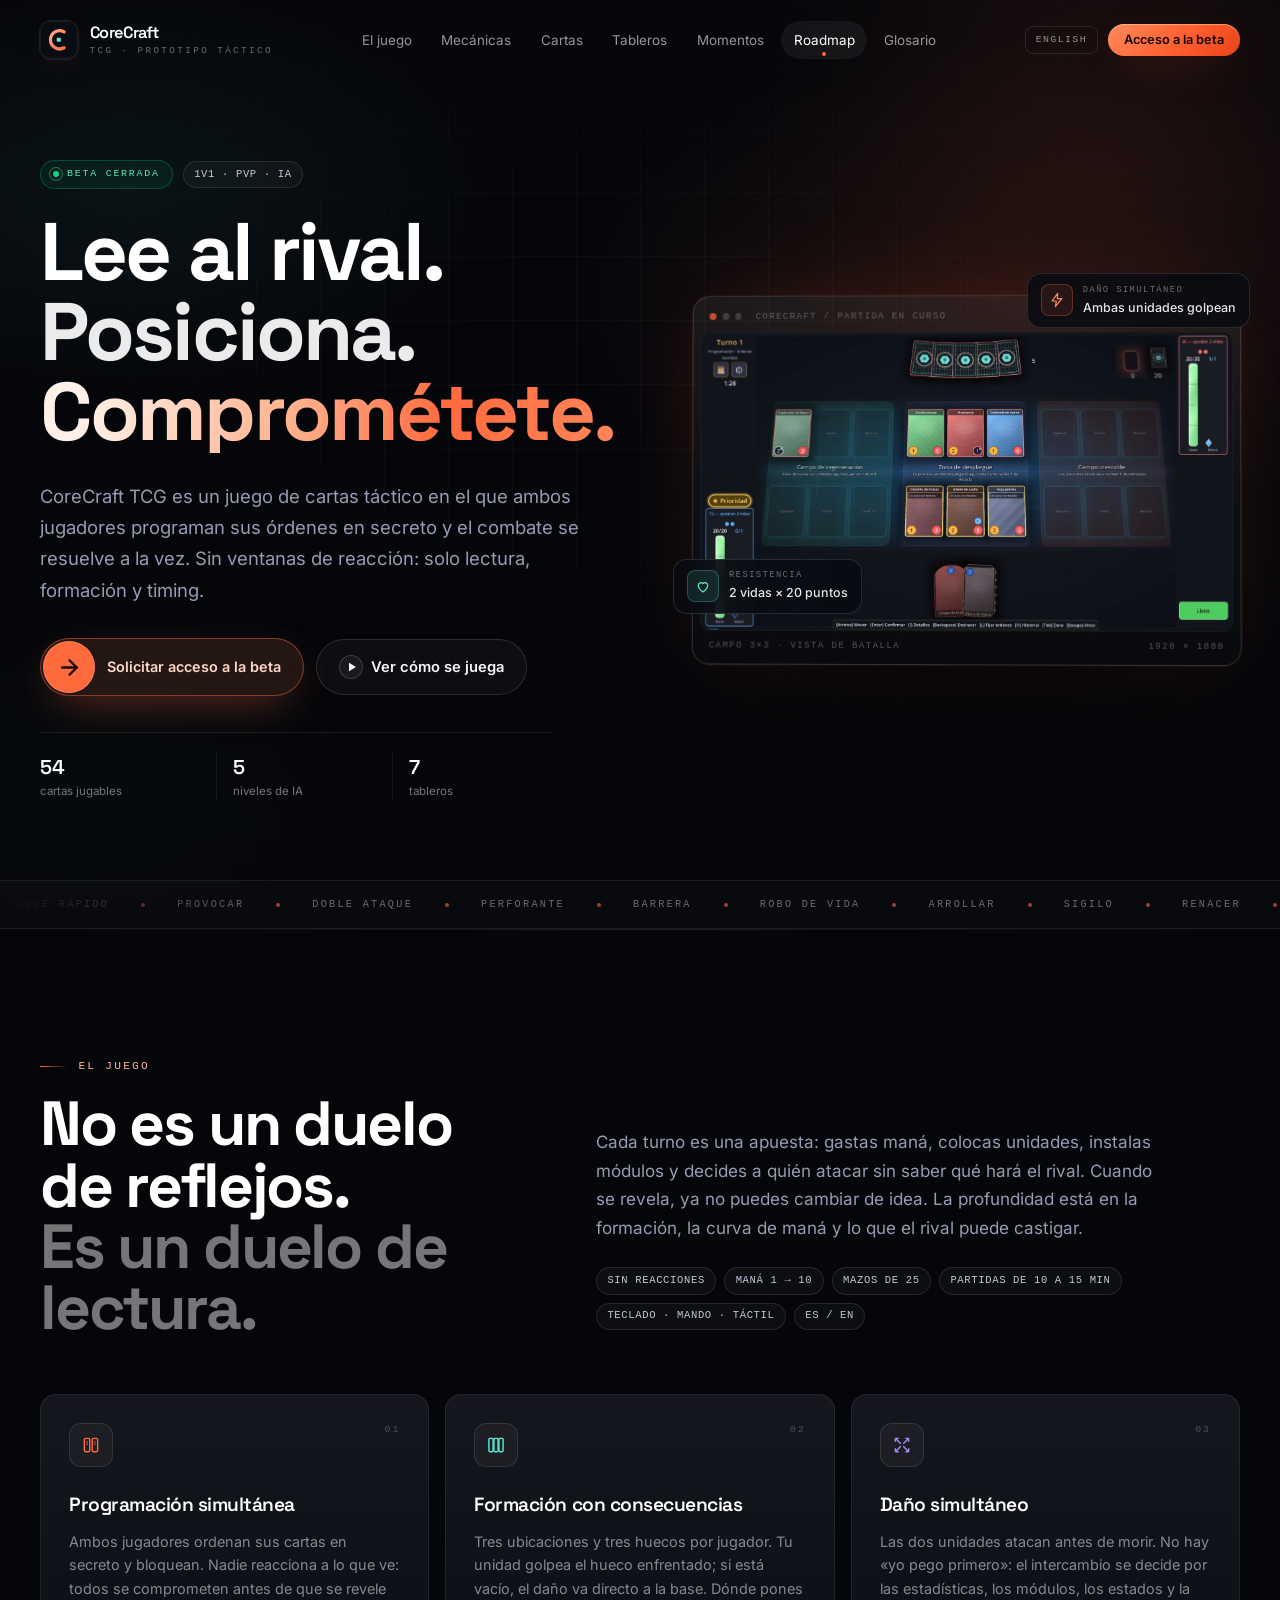
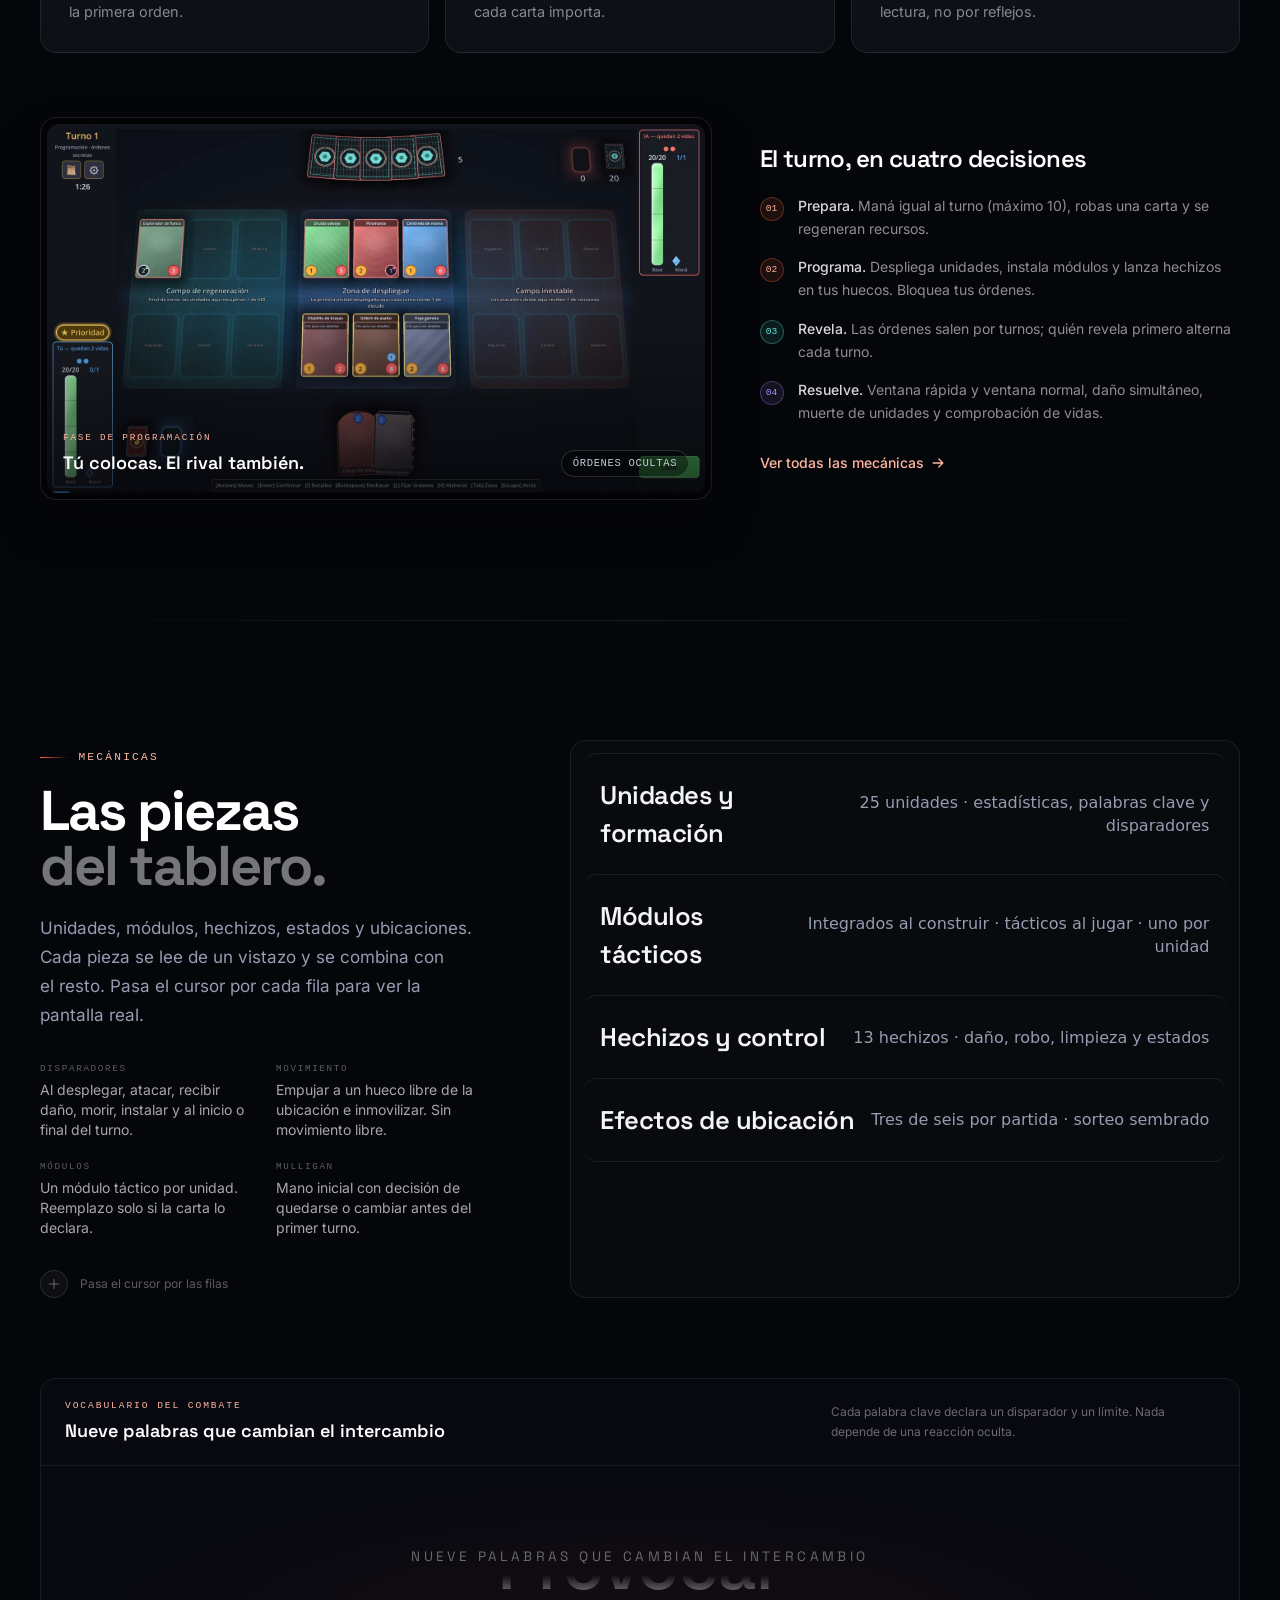
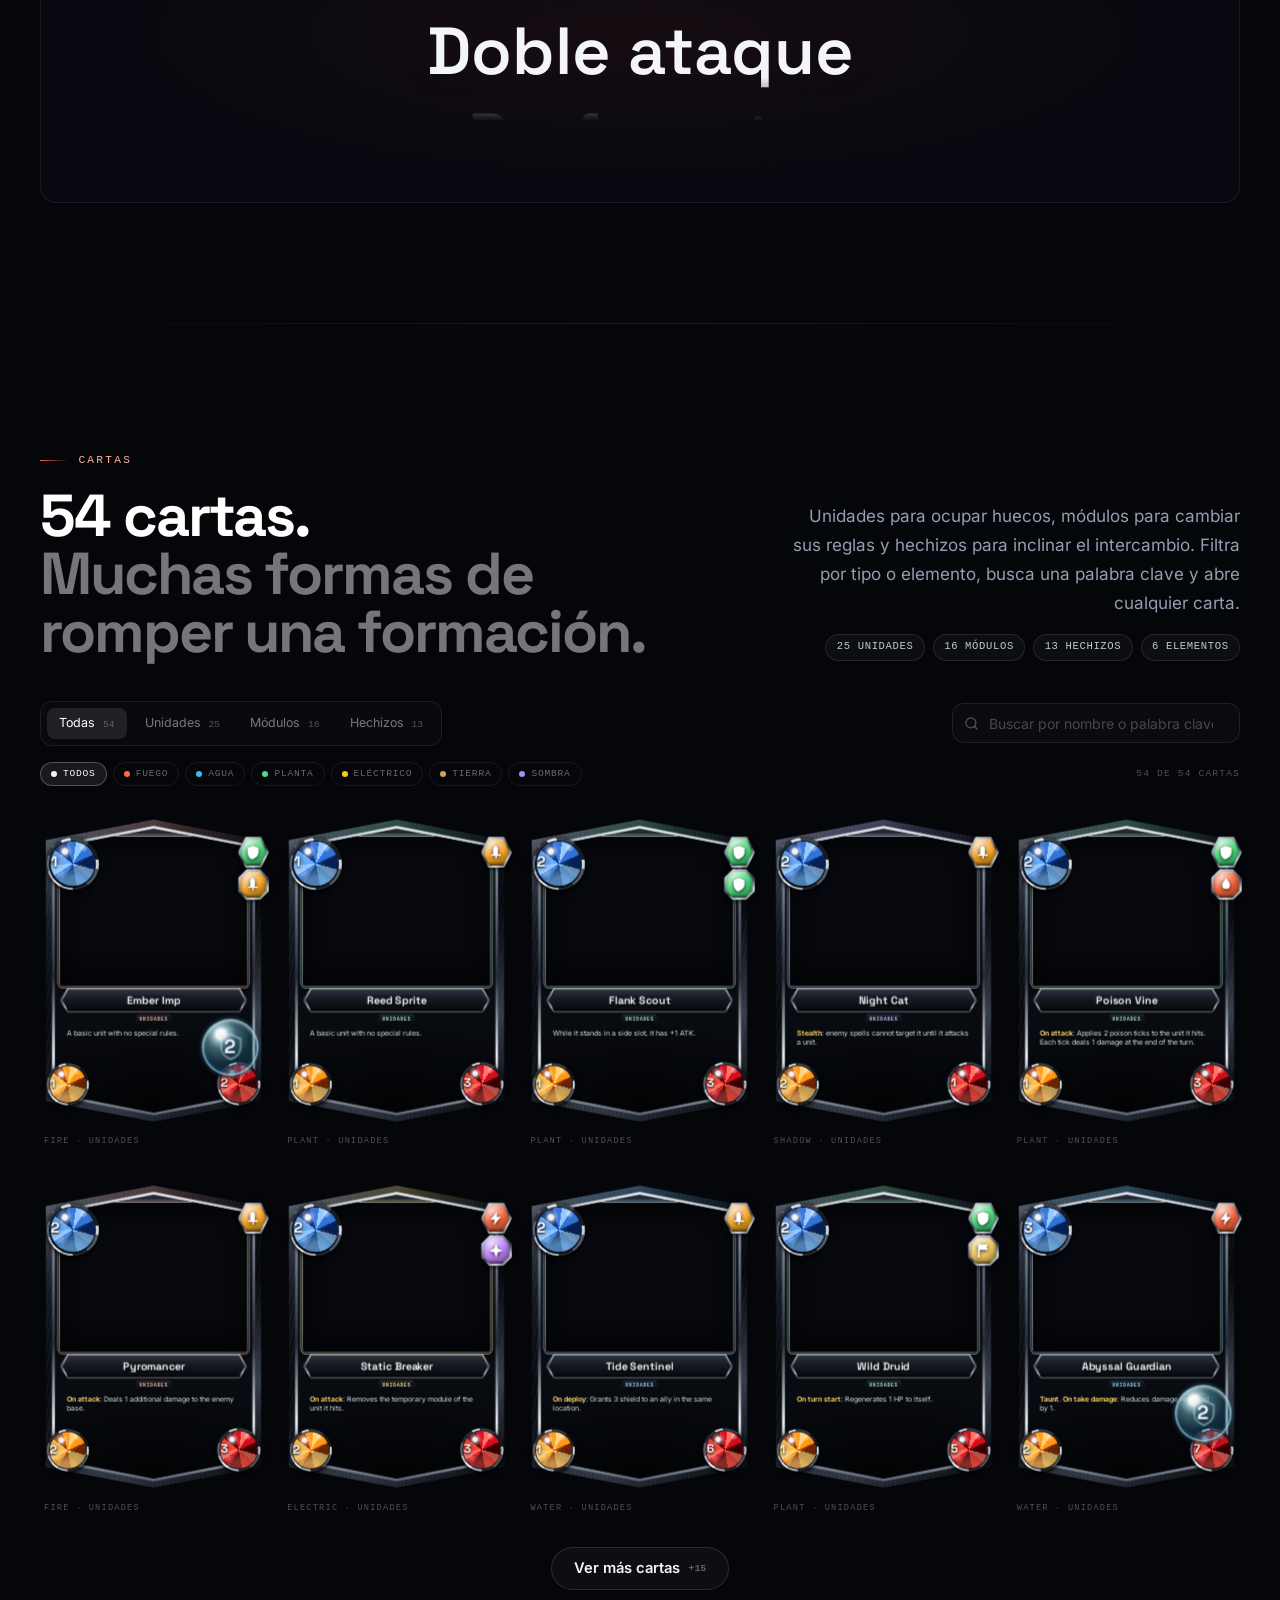
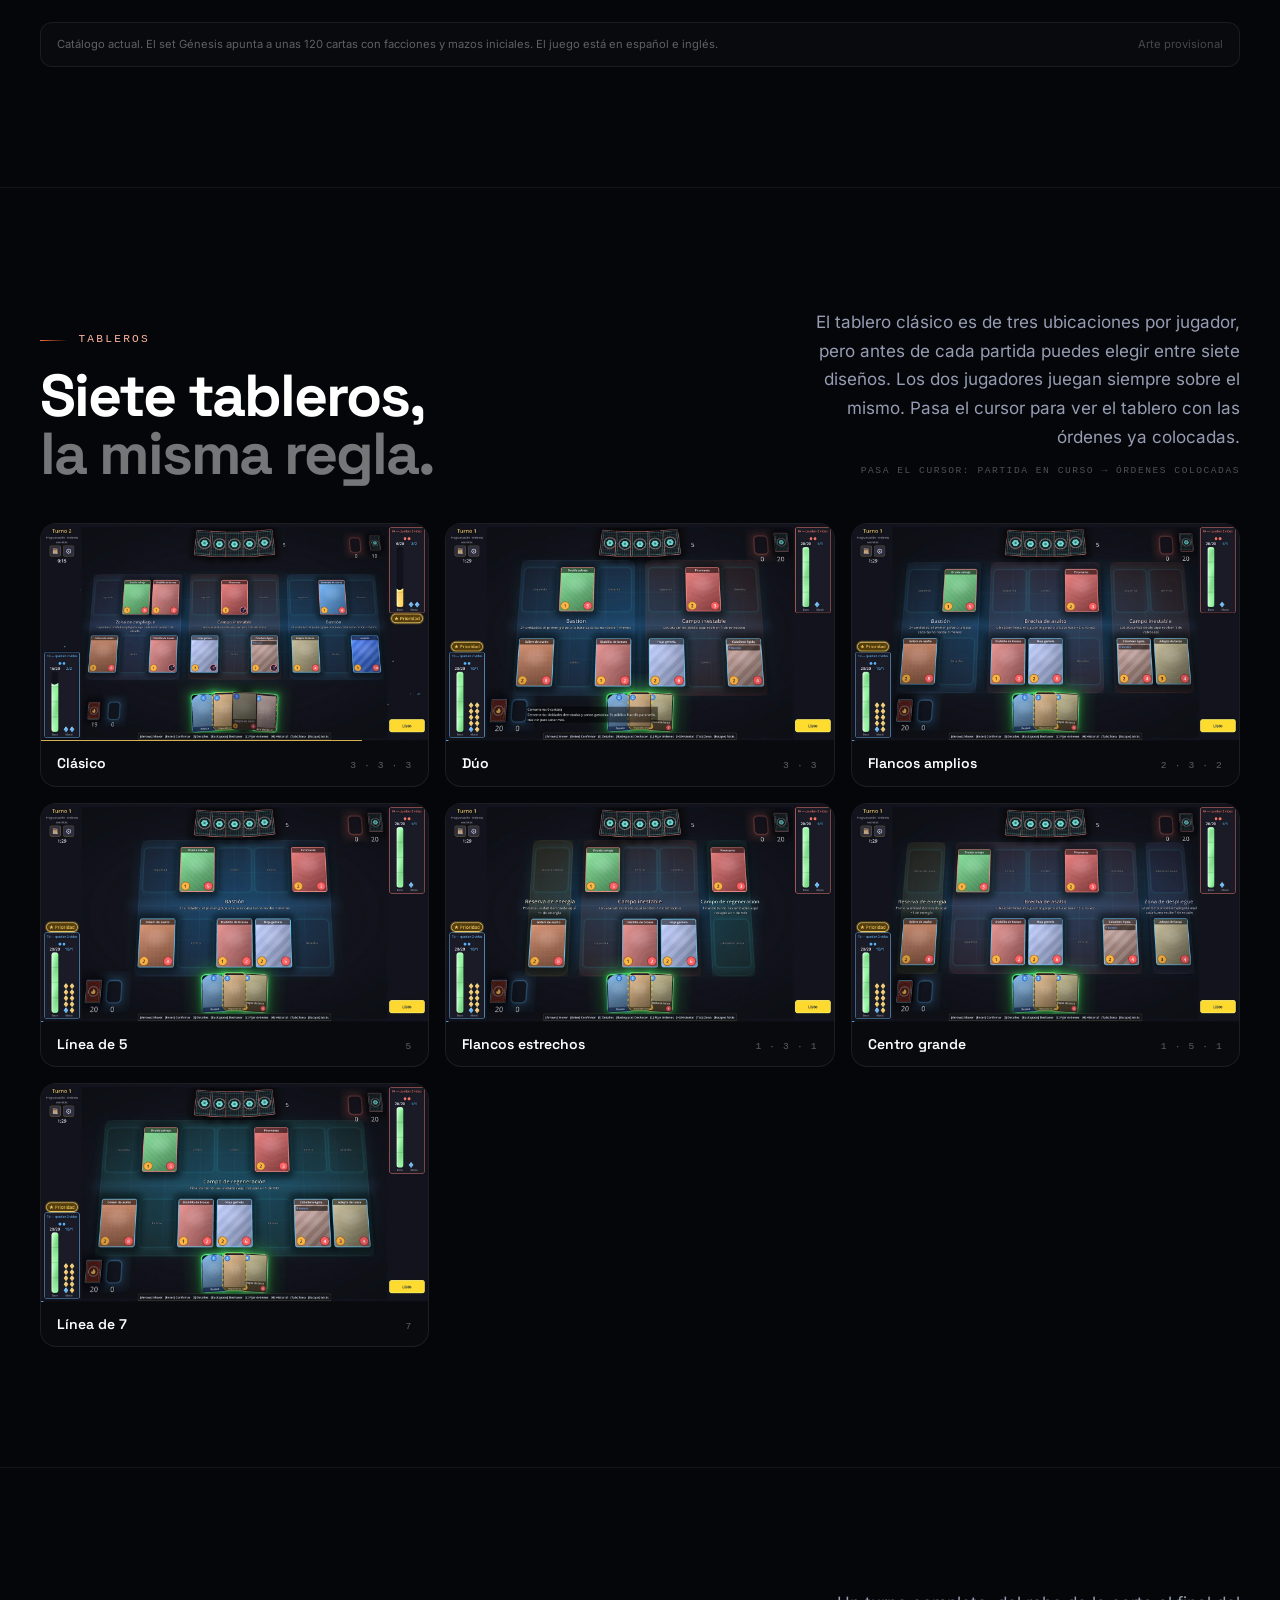
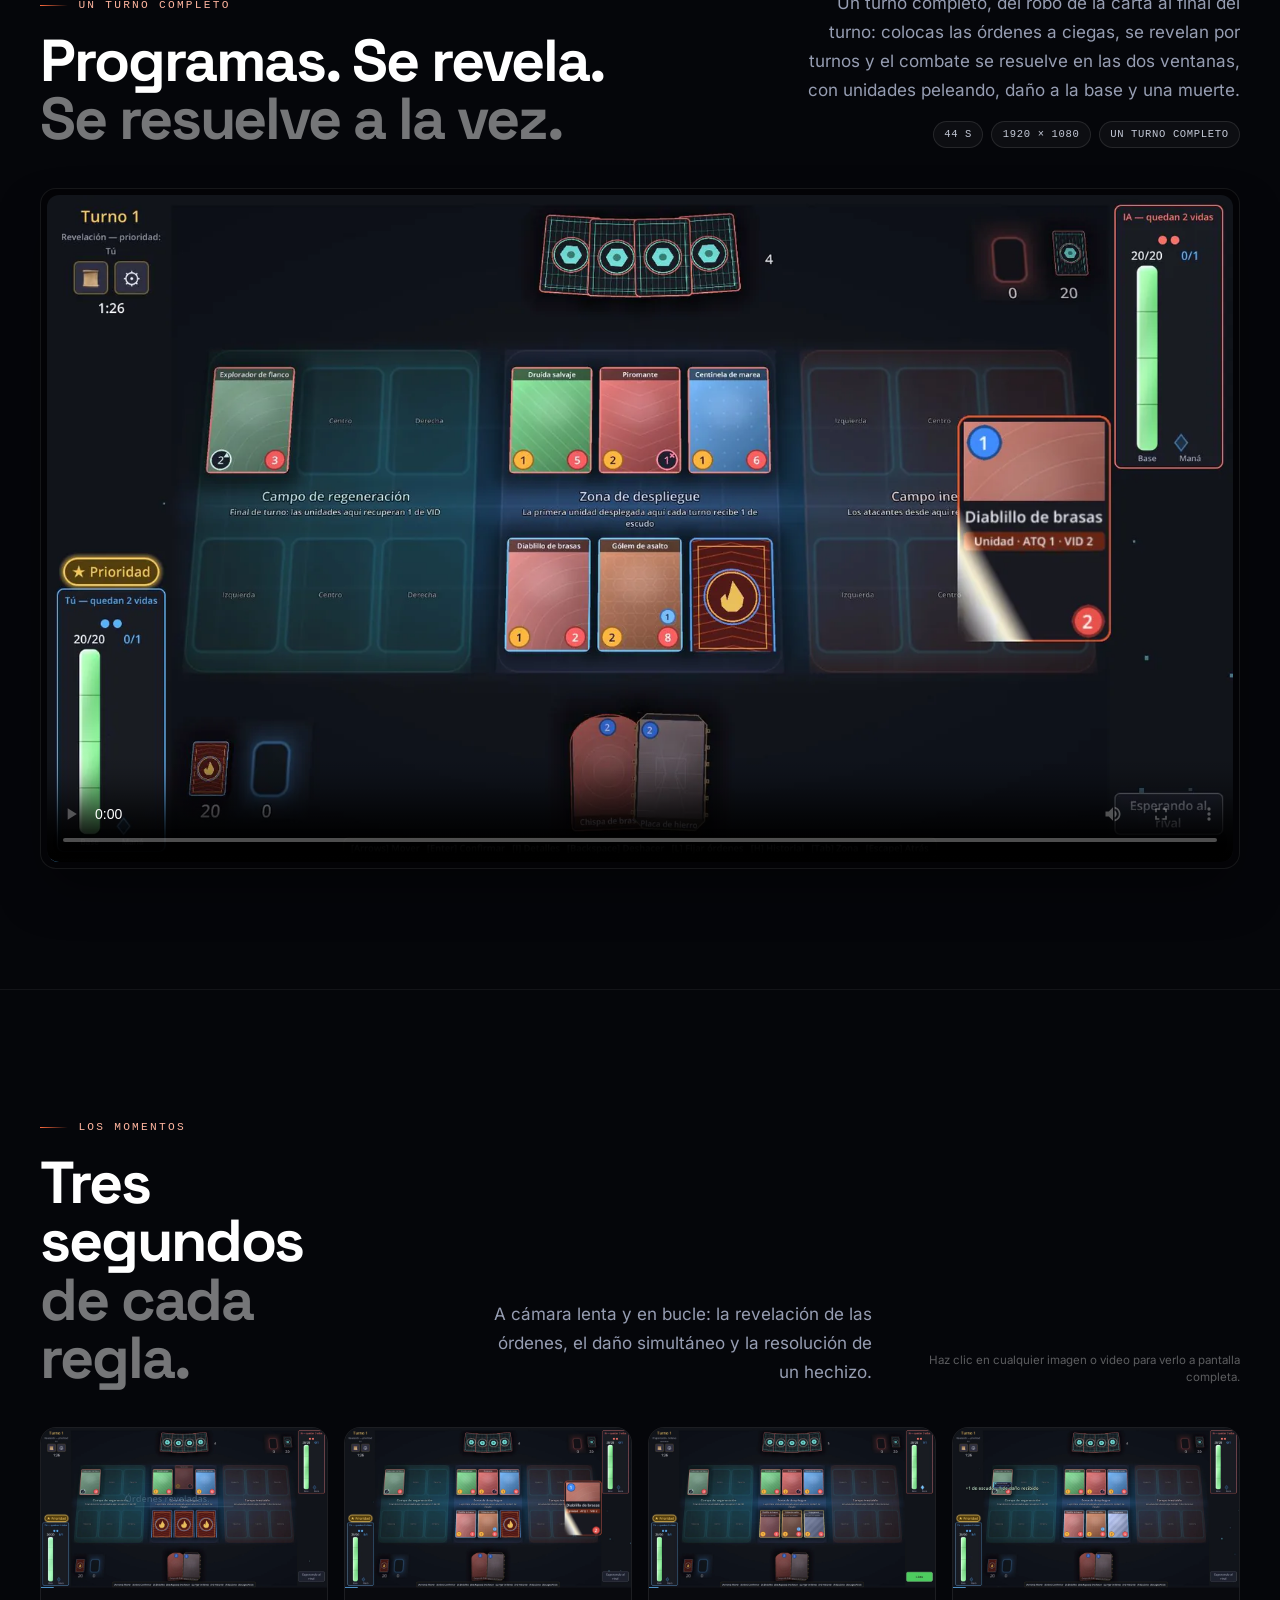
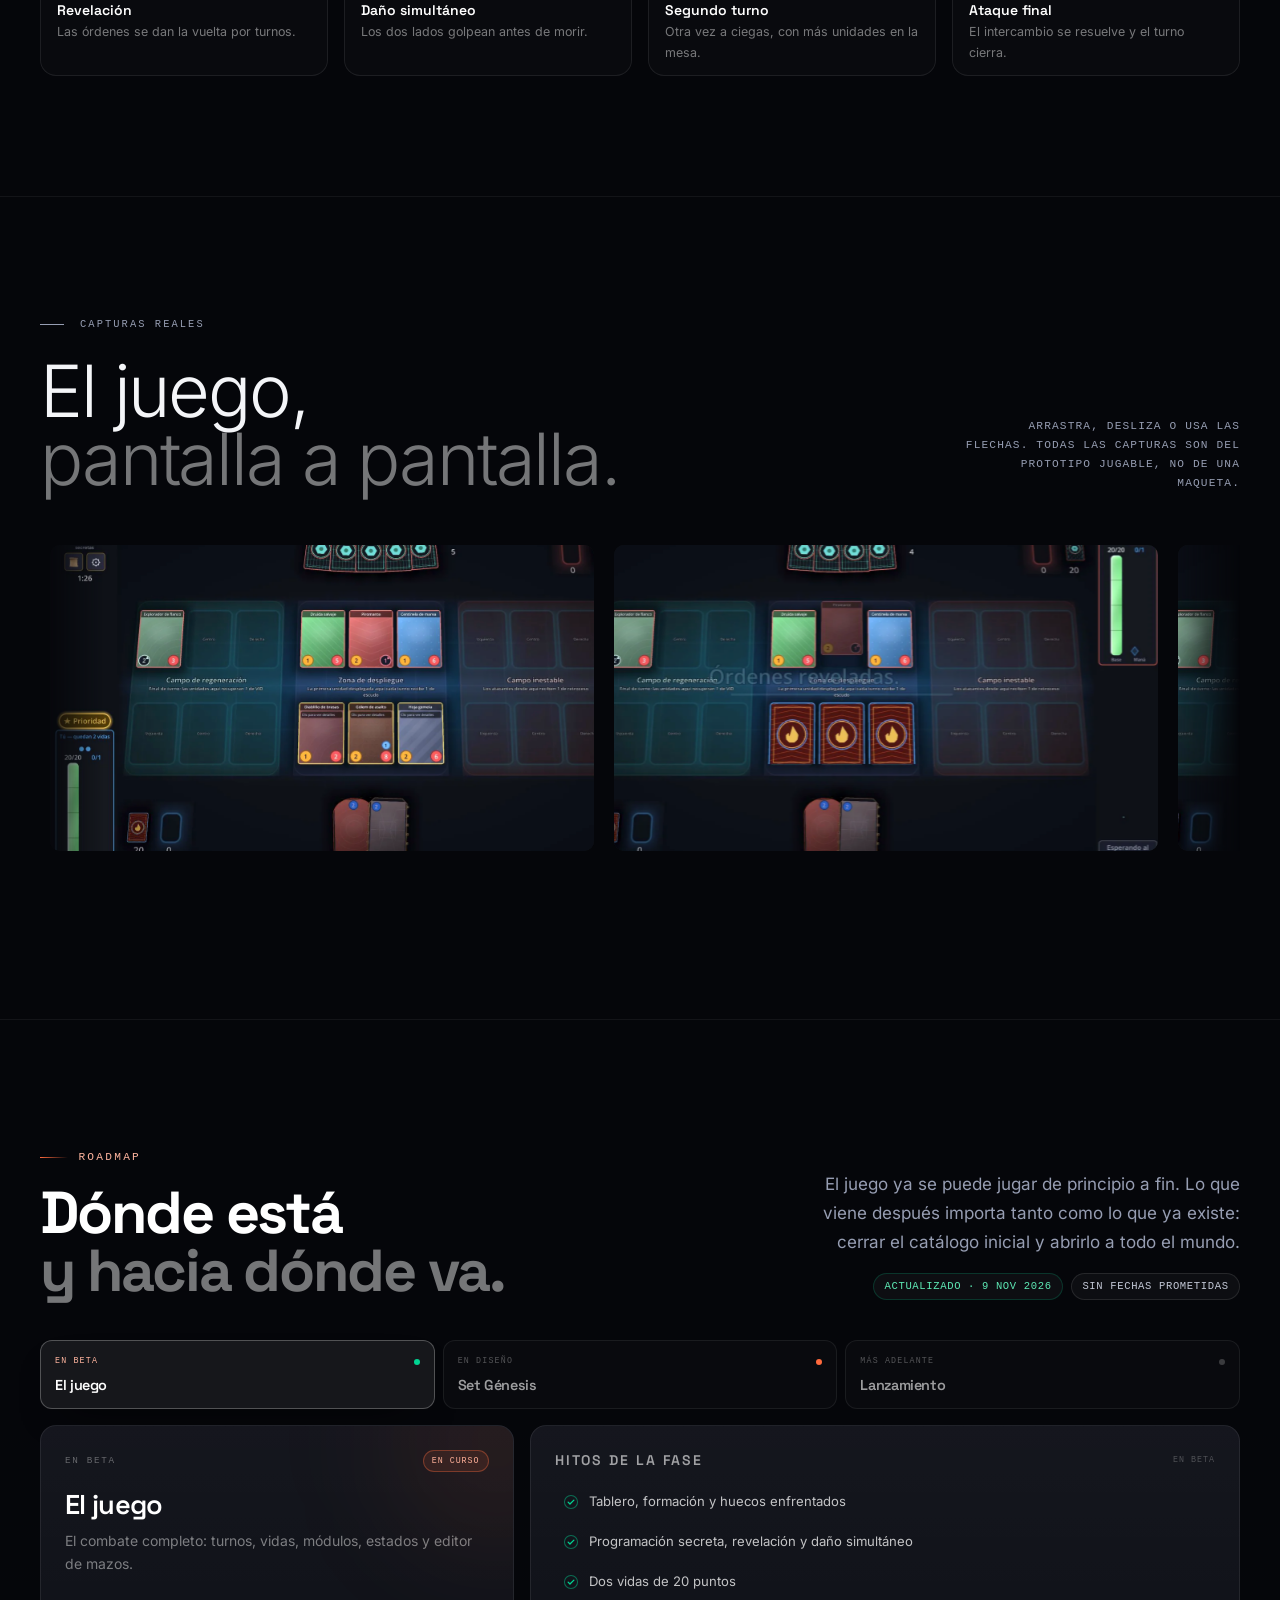
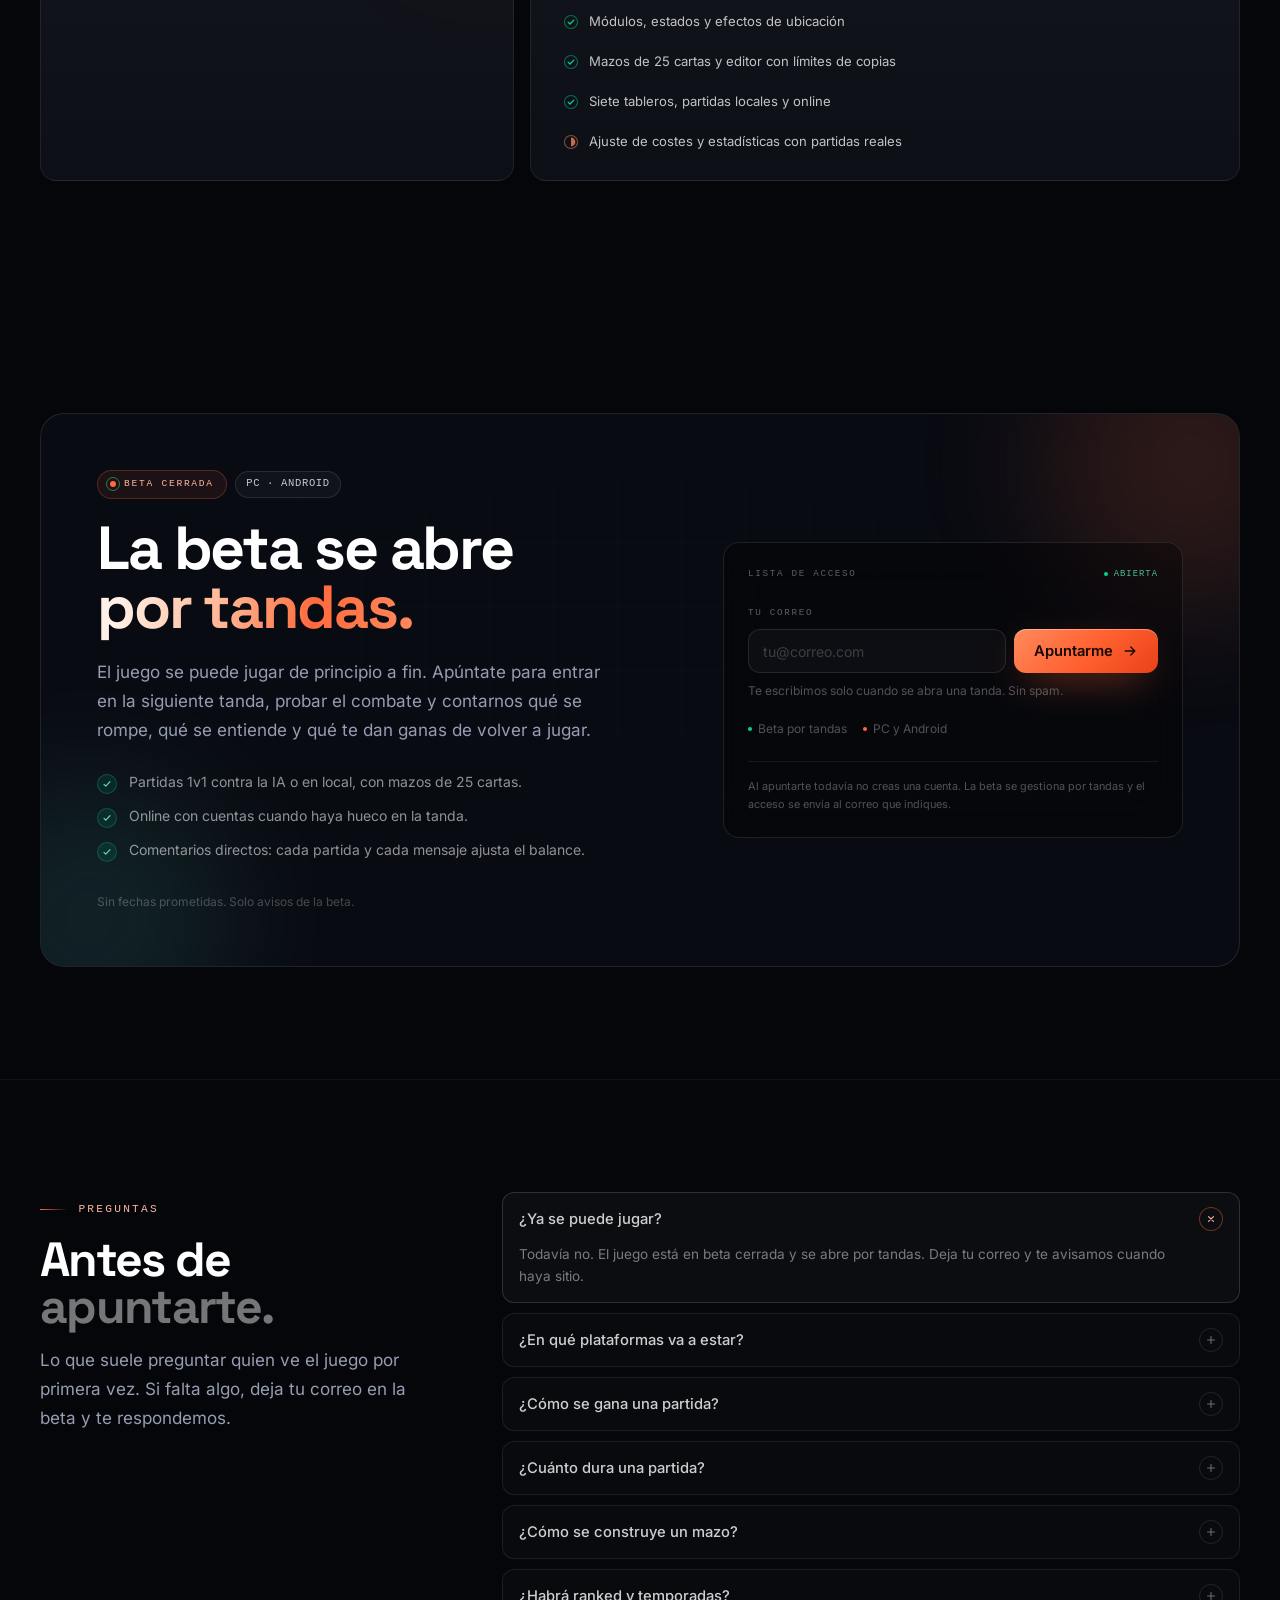
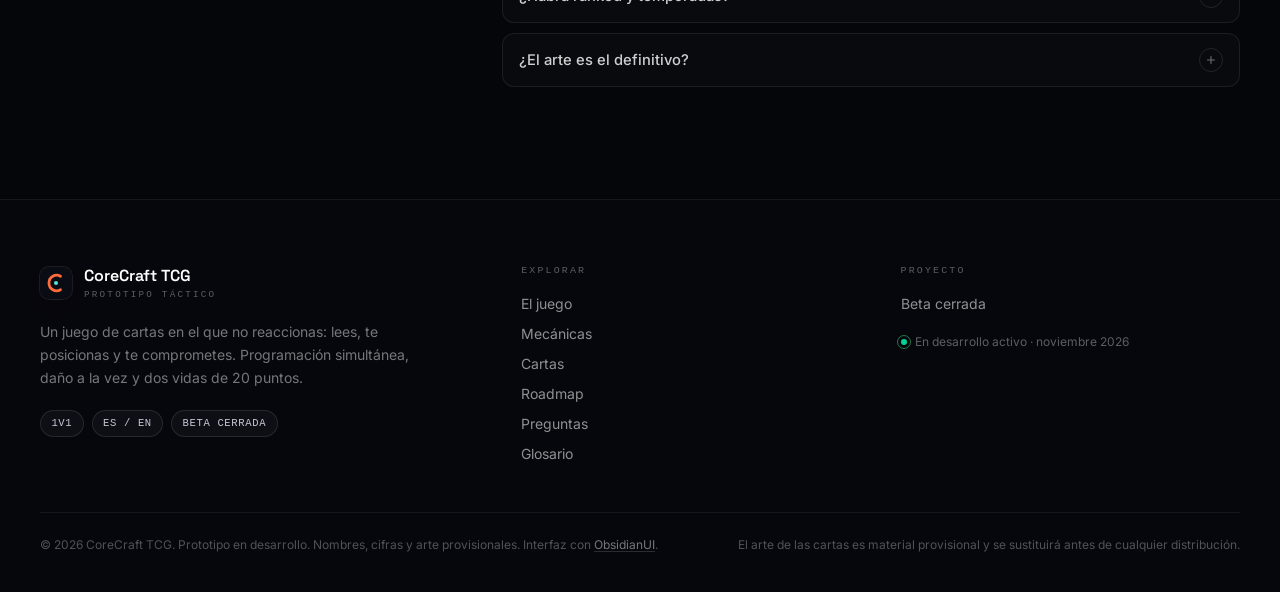
==== commit ba0daa31: "feat(corecraft): hint that images and videos open fullscreen" ====
--- a/core-craft/index.html
+++ b/core-craft/index.html
@@ -1,4 +1,4 @@
-<!DOCTYPE html><html lang="es" class="dark" data-astro-cid-ju4pidww><head><meta charset="UTF-8"><meta name="viewport" content="width=device-width, initial-scale=1"><meta name="generator" content="Astro v7.4.7"><title>CoreCraft TCG — Juego de cartas táctico con programación simultánea</title><meta name="description" content="Ordena tus cartas en secreto, revela por turnos y resuelve el combate a la vez. Un TCG táctico 1v1 con formación, módulos y dos vidas de 20 puntos."><link rel="canonical" href="https://jrz-labs.com/core-craft/"><link rel="icon" type="image/svg+xml" href="/core-craft/favicon.svg"><meta name="theme-color" content="#05060a"><meta name="color-scheme" content="dark"><meta property="og:type" content="website"><meta property="og:locale" content="es_ES"><meta property="og:site_name" content="CoreCraft TCG"><meta property="og:title" content="CoreCraft TCG — Juego de cartas táctico con programación simultánea"><meta property="og:description" content="Ordena tus cartas en secreto, revela por turnos y resuelve el combate a la vez. Un TCG táctico 1v1 con formación, módulos y dos vidas de 20 puntos."><meta property="og:url" content="https://jrz-labs.com/core-craft/"><meta property="og:image" content="https://jrz-labs.com/core-craft/og.jpg"><meta property="og:image:width" content="1200"><meta property="og:image:height" content="630"><meta name="twitter:card" content="summary_large_image"><meta name="twitter:title" content="CoreCraft TCG — Juego de cartas táctico con programación simultánea"><meta name="twitter:description" content="Ordena tus cartas en secreto, revela por turnos y resuelve el combate a la vez. Un TCG táctico 1v1 con formación, módulos y dos vidas de 20 puntos."><meta name="twitter:image" content="https://jrz-labs.com/core-craft/og.jpg"><script type="application/ld+json">{"@context":"https://schema.org","@type":"VideoGame","name":"CoreCraft TCG","description":"Ordena tus cartas en secreto, revela por turnos y resuelve el combate a la vez. Un TCG táctico 1v1 con formación, módulos y dos vidas de 20 puntos.","genre":["Trading Card Game","Strategy"],"gamePlatform":["PC","Web","Android"],"applicationCategory":"Game","operatingSystem":"Windows, macOS, Linux, Android","inLanguage":"es","playMode":["SinglePlayer","MultiPlayer"],"publisher":{"@type":"Organization","name":"CoreCraft"},"image":"https://jrz-labs.com/core-craft/og.jpg"}</script><link rel="stylesheet" href="/core-craft/_astro/copy.B9uqUWqZ.css"><link rel="stylesheet" href="/core-craft/_astro/Home.Bi4BA5il.css"></head><body class="bg-background text-foreground antialiased" data-astro-cid-ju4pidww><div class="scroll-progress" aria-hidden="true" data-astro-cid-ju4pidww></div><svg width="0" height="0" aria-hidden="true" style="position:absolute" data-astro-cid-ju4pidww><defs data-astro-cid-ju4pidww><linearGradient id="cc-steelblade" x1="0" y1="0" x2="1" y2="1" data-astro-cid-ju4pidww><stop offset="0" stop-color="#f2f6fb" data-astro-cid-ju4pidww></stop><stop offset=".38" stop-color="#b9c3d0" data-astro-cid-ju4pidww></stop><stop offset=".62" stop-color="#6e7885" data-astro-cid-ju4pidww></stop><stop offset="1" stop-color="#dfe7f1" data-astro-cid-ju4pidww></stop></linearGradient></defs></svg><header class="site-nav" id="site-nav" data-astro-cid-ju4pidww><div class="container-x" data-astro-cid-ju4pidww><div class="flex h-[4.5rem] items-center justify-between gap-4" data-astro-cid-ju4pidww><a href="#top" class="group flex items-center gap-3" aria-label="CoreCraft TCG, ir al inicio" data-astro-cid-ju4pidww><span class="logo-mark" data-astro-cid-ju4pidww><svg viewBox="0 0 64 64" aria-hidden="true" data-astro-cid-ju4pidww><defs data-astro-cid-ju4pidww><linearGradient id="logo-g" x1="12" y1="12" x2="54" y2="54" gradientUnits="userSpaceOnUse" data-astro-cid-ju4pidww><stop stop-color="#ffb38f" data-astro-cid-ju4pidww></stop><stop offset="1" stop-color="#ff5f2e" data-astro-cid-ju4pidww></stop></linearGradient></defs><rect width="64" height="64" rx="15" fill="#0a0c14" data-astro-cid-ju4pidww></rect><rect x="1" y="1" width="62" height="62" rx="14" fill="none" stroke="rgba(255,255,255,.12)" data-astro-cid-ju4pidww></rect><path d="M41 18.5a15.5 15.5 0 1 0 0 27" fill="none" stroke="url(#logo-g)" stroke-width="5.5" stroke-linecap="round" data-astro-cid-ju4pidww></path><rect x="28.5" y="28.5" width="7" height="7" rx="1.8" fill="#5eead4" data-astro-cid-ju4pidww></rect></svg></span><span class="leading-none" data-astro-cid-ju4pidww><span class="block font-display text-[1.02rem] font-semibold tracking-tight text-white" data-astro-cid-ju4pidww>CoreCraft</span><span class="mt-1 block font-mono text-[0.58rem] uppercase tracking-[0.26em] text-white/40" data-astro-cid-ju4pidww>TCG · Prototipo táctico</span></span></a><nav class="hidden items-center gap-1 lg:flex" aria-label="Principal" data-astro-cid-ju4pidww><a href="#juego" class="nav-link " data-astro-cid-ju4pidww>El juego</a><a href="#mecanicas" class="nav-link " data-astro-cid-ju4pidww>Mecánicas</a><a href="#cartas" class="nav-link " data-astro-cid-ju4pidww>Cartas</a><a href="#tableros" class="nav-link " data-astro-cid-ju4pidww>Tableros</a><a href="#momentos" class="nav-link " data-astro-cid-ju4pidww>Momentos</a><a href="#roadmap" class="nav-link " data-astro-cid-ju4pidww>Roadmap</a><a href="glosario" class="nav-link " data-astro-cid-ju4pidww>Glosario</a></nav><div class="hidden items-center gap-2.5 sm:flex" data-astro-cid-ju4pidww><a href="/core-craft/en/" class="shrink-0 rounded-lg border border-white/10 px-2.5 py-1.5 font-mono text-[0.62rem] uppercase tracking-[0.14em] text-white/55 transition hover:border-white/25 hover:text-white" data-astro-cid-ju4pidww>English</a><a href="#beta" class="btn btn-primary !px-4 !py-2.5 !text-[0.8rem]" data-astro-cid-ju4pidww>Acceso a la beta</a></div><button class="nav-burger lg:hidden" id="nav-toggle" aria-controls="mobile-menu" aria-expanded="false" aria-label="Abrir menú" data-astro-cid-ju4pidww><span data-astro-cid-ju4pidww></span><span data-astro-cid-ju4pidww></span></button></div></div><div id="mobile-menu" class="mobile-menu lg:hidden" hidden data-astro-cid-ju4pidww><nav class="container-x flex flex-col gap-1 pb-6 pt-2" aria-label="Móvil" data-astro-cid-ju4pidww><a href="#juego" class="mobile-link" data-astro-cid-ju4pidww>El juego</a><a href="#mecanicas" class="mobile-link" data-astro-cid-ju4pidww>Mecánicas</a><a href="#cartas" class="mobile-link" data-astro-cid-ju4pidww>Cartas</a><a href="#tableros" class="mobile-link" data-astro-cid-ju4pidww>Tableros</a><a href="#momentos" class="mobile-link" data-astro-cid-ju4pidww>Momentos</a><a href="#roadmap" class="mobile-link" data-astro-cid-ju4pidww>Roadmap</a><a href="glosario" class="mobile-link" data-astro-cid-ju4pidww>Glosario</a><a href="/core-craft/en/" class="mobile-link font-mono text-[0.72rem] uppercase tracking-[0.16em] text-white/55" data-astro-cid-ju4pidww>English</a><a href="#beta" class="btn btn-primary mt-3 w-full" data-astro-cid-ju4pidww>Solicitar acceso a la beta</a></nav></div></header><main id="top" data-astro-cid-ju4pidww><section class="hero relative overflow-hidden pt-32 sm:pt-36 lg:pt-40" aria-labelledby="hero-title" data-astro-cid-ge2uvauf><div class="hero-bg" aria-hidden="true" data-astro-cid-ge2uvauf><div class="hero-glow hero-glow-a" data-astro-cid-ge2uvauf></div><div class="hero-glow hero-glow-b" data-astro-cid-ge2uvauf></div><div class="absolute inset-0 grid-bg opacity-60" data-astro-cid-ge2uvauf></div><div class="hero-vignette" data-astro-cid-ge2uvauf></div></div><div class="container-x relative" data-astro-cid-ge2uvauf><div class="grid items-center gap-14 xl:grid-cols-[minmax(0,1.04fr)_minmax(0,0.96fr)] xl:gap-14" data-astro-cid-ge2uvauf><div class="max-w-2xl" data-astro-cid-ge2uvauf><div class="flex flex-wrap items-center gap-2.5" data-reveal data-astro-cid-ge2uvauf><span class="inline-flex items-center gap-2 rounded-full border border-emerald-400/25 bg-emerald-400/[0.07] px-3 py-1.5 font-mono text-[0.62rem] uppercase tracking-[0.18em] text-emerald-300" data-astro-cid-ge2uvauf><span class="pulse-dot inline-block h-1.5 w-1.5 rounded-full bg-emerald-400" data-astro-cid-ge2uvauf></span>Beta cerrada</span><span class="chip" data-astro-cid-ge2uvauf>1v1 · PvP · IA</span></div><h1 id="hero-title" class="display-title mt-6 text-[clamp(2.35rem,7.1vw,5.1rem)]" data-reveal style="--reveal-delay:60ms" data-astro-cid-ge2uvauf><span class="block text-white" data-astro-cid-ge2uvauf>Lee al rival.</span><span class="block text-white/92" data-astro-cid-ge2uvauf>Posiciona.</span><span class="block text-gradient-ember" data-astro-cid-ge2uvauf>Comprométete.</span></h1><p class="lead mt-7 max-w-xl text-[1.08rem] sm:text-[1.15rem]" data-reveal style="--reveal-delay:120ms" data-astro-cid-ge2uvauf>CoreCraft TCG es un juego de cartas táctico en el que ambos jugadores programan sus órdenes en secreto y el combate se resuelve a la vez. Sin ventanas de reacción: solo lectura, formación y timing.</p><div class="mt-8 flex flex-col gap-3 sm:flex-row sm:items-center" data-reveal style="--reveal-delay:180ms" data-astro-cid-ge2uvauf><a class="obsidian-discover-button obsidian-cta w-full justify-center sm:w-auto" href="#beta"><span class="obsidian-discover-button__fill" aria-hidden="true"></span><span class="obsidian-discover-button__icon" aria-hidden="true"><svg xmlns="http://www.w3.org/2000/svg" width="25" height="25" viewBox="0 0 24 24" fill="none" stroke="currentColor" stroke-width="2.25" stroke-linecap="round" stroke-linejoin="round" class="lucide lucide-arrow-right" aria-hidden="true"><path d="M5 12h14"></path><path d="m12 5 7 7-7 7"></path></svg></span><span class="obsidian-discover-button__text">Solicitar acceso a la beta</span></a><a href="#juego" class="btn btn-ghost group min-h-14" data-astro-cid-ge2uvauf><span class="grid h-6 w-6 place-items-center rounded-full border border-white/15 bg-white/5" data-astro-cid-ge2uvauf><svg class="ml-0.5 h-3 w-3" viewBox="0 0 12 12" fill="currentColor" aria-hidden="true" data-astro-cid-ge2uvauf><path d="M3 1.8v8.4L10 6 3 1.8Z" data-astro-cid-ge2uvauf></path></svg></span>Ver cómo se juega</a></div><div class="mt-9 grid max-w-lg grid-cols-3 gap-4 border-t border-white/[0.08] pt-5" data-reveal style="--reveal-delay:240ms" data-astro-cid-ge2uvauf><div data-astro-cid-ge2uvauf><div class="font-display text-xl font-semibold text-white" data-astro-cid-ge2uvauf>54</div><div class="mt-0.5 text-[0.72rem] text-white/45" data-astro-cid-ge2uvauf>cartas jugables</div></div><div class="border-l border-white/[0.08] pl-4" data-astro-cid-ge2uvauf><div class="font-display text-xl font-semibold text-white" data-astro-cid-ge2uvauf>5</div><div class="mt-0.5 text-[0.72rem] text-white/45" data-astro-cid-ge2uvauf>niveles de IA</div></div><div class="border-l border-white/[0.08] pl-4" data-astro-cid-ge2uvauf><div class="font-display text-xl font-semibold text-white" data-astro-cid-ge2uvauf>7</div><div class="mt-0.5 text-[0.72rem] text-white/45" data-astro-cid-ge2uvauf>tableros</div></div></div></div><div class="relative" data-reveal style="--reveal-delay:160ms" data-astro-cid-ge2uvauf><div class="hero-frame" data-astro-cid-ge2uvauf><div class="hero-chrome" aria-hidden="true" data-astro-cid-ge2uvauf><span class="hero-dot" data-astro-cid-ge2uvauf></span><span class="hero-dot" data-astro-cid-ge2uvauf></span><span class="hero-dot" data-astro-cid-ge2uvauf></span><span class="ml-2 font-mono text-[0.58rem] tracking-[0.14em] text-white/30" data-astro-cid-ge2uvauf>CORECRAFT / PARTIDA EN CURSO</span><span class="ml-auto hidden items-center gap-1.5 font-mono text-[0.55rem] uppercase tracking-[0.16em] text-emerald-300/80 sm:flex" data-astro-cid-ge2uvauf><span class="h-1 w-1 rounded-full bg-emerald-400" data-astro-cid-ge2uvauf></span> Turno 1</span></div><div class="hero-screen" data-astro-cid-ge2uvauf><video src="/core-craft/video/turn-16x9-v2.mp4" data-mobile-src="/core-craft/video/turn-16x9-mobile-v2.mp4" poster="/core-craft/screenshots/programming.webp" autoplay muted loop playsinline aria-label="Un turno completo en el tablero 3D: programación, revelación y combate" data-astro-cid-ge2uvauf></video><div class="hero-scanline" aria-hidden="true" data-astro-cid-ge2uvauf></div></div><div class="hero-frame-footer" aria-hidden="true" data-astro-cid-ge2uvauf><span class="font-mono text-[0.55rem] uppercase tracking-[0.18em] text-white/30" data-astro-cid-ge2uvauf>Campo 3×3 · Vista de batalla</span><span class="font-mono text-[0.55rem] uppercase tracking-[0.18em] text-white/30" data-astro-cid-ge2uvauf>1920 × 1080</span></div></div><div class="hero-float hero-float-a float-slow" data-astro-cid-ge2uvauf><div class="flex items-center gap-2.5" data-astro-cid-ge2uvauf><span class="grid h-8 w-8 place-items-center rounded-lg border border-[#ff6a3d]/30 bg-[#ff6a3d]/10 text-[#ff8a5c]" data-astro-cid-ge2uvauf><svg class="h-4 w-4" viewBox="0 0 24 24" fill="none" stroke="currentColor" stroke-width="1.8" aria-hidden="true" data-astro-cid-ge2uvauf><path d="M13 2 4.5 13.5H11L9.5 22 19 10h-6.5L13 2Z" stroke-linejoin="round" data-astro-cid-ge2uvauf></path></svg></span><div data-astro-cid-ge2uvauf><div class="font-mono text-[0.55rem] uppercase tracking-[0.16em] text-white/40" data-astro-cid-ge2uvauf>Daño simultáneo</div><div class="mt-0.5 text-[0.78rem] font-medium text-white/90" data-astro-cid-ge2uvauf>Ambas unidades golpean</div></div></div></div><div class="hero-float hero-float-b float-slow" style="animation-delay: -2.8s" data-astro-cid-ge2uvauf><div class="flex items-center gap-2.5" data-astro-cid-ge2uvauf><span class="grid h-8 w-8 place-items-center rounded-lg border border-[#5eead4]/25 bg-[#5eead4]/10 text-[#5eead4]" data-astro-cid-ge2uvauf><svg class="h-4 w-4" viewBox="0 0 24 24" fill="none" stroke="currentColor" stroke-width="1.8" aria-hidden="true" data-astro-cid-ge2uvauf><path d="M12 21s-7-4.4-7-10a4 4 0 0 1 7-2.6A4 4 0 0 1 19 11c0 5.6-7 10-7 10Z" stroke-linejoin="round" data-astro-cid-ge2uvauf></path></svg></span><div data-astro-cid-ge2uvauf><div class="font-mono text-[0.55rem] uppercase tracking-[0.16em] text-white/40" data-astro-cid-ge2uvauf>Resistencia</div><div class="mt-0.5 text-[0.78rem] font-medium text-white/90" data-astro-cid-ge2uvauf>2 vidas × 20 puntos</div></div></div></div></div></div></div><div class="marquee-wrap relative mt-16 overflow-hidden border-y border-white/[0.07] bg-white/[0.018] py-4 sm:mt-20" data-astro-cid-ge2uvauf><div class="marquee mask-fade-x items-center gap-8" aria-hidden="true" data-astro-cid-ge2uvauf><span class="flex shrink-0 items-center gap-8" data-astro-cid-ge2uvauf><span class="font-mono text-[0.64rem] uppercase tracking-[0.22em] text-white/40" data-astro-cid-ge2uvauf>Ataque rápido</span><span class="h-1 w-1 rounded-full bg-[#ff6a3d]/60" data-astro-cid-ge2uvauf></span></span><span class="flex shrink-0 items-center gap-8" data-astro-cid-ge2uvauf><span class="font-mono text-[0.64rem] uppercase tracking-[0.22em] text-white/40" data-astro-cid-ge2uvauf>Provocar</span><span class="h-1 w-1 rounded-full bg-[#ff6a3d]/60" data-astro-cid-ge2uvauf></span></span><span class="flex shrink-0 items-center gap-8" data-astro-cid-ge2uvauf><span class="font-mono text-[0.64rem] uppercase tracking-[0.22em] text-white/40" data-astro-cid-ge2uvauf>Doble ataque</span><span class="h-1 w-1 rounded-full bg-[#ff6a3d]/60" data-astro-cid-ge2uvauf></span></span><span class="flex shrink-0 items-center gap-8" data-astro-cid-ge2uvauf><span class="font-mono text-[0.64rem] uppercase tracking-[0.22em] text-white/40" data-astro-cid-ge2uvauf>Perforante</span><span class="h-1 w-1 rounded-full bg-[#ff6a3d]/60" data-astro-cid-ge2uvauf></span></span><span class="flex shrink-0 items-center gap-8" data-astro-cid-ge2uvauf><span class="font-mono text-[0.64rem] uppercase tracking-[0.22em] text-white/40" data-astro-cid-ge2uvauf>Barrera</span><span class="h-1 w-1 rounded-full bg-[#ff6a3d]/60" data-astro-cid-ge2uvauf></span></span><span class="flex shrink-0 items-center gap-8" data-astro-cid-ge2uvauf><span class="font-mono text-[0.64rem] uppercase tracking-[0.22em] text-white/40" data-astro-cid-ge2uvauf>Robo de vida</span><span class="h-1 w-1 rounded-full bg-[#ff6a3d]/60" data-astro-cid-ge2uvauf></span></span><span class="flex shrink-0 items-center gap-8" data-astro-cid-ge2uvauf><span class="font-mono text-[0.64rem] uppercase tracking-[0.22em] text-white/40" data-astro-cid-ge2uvauf>Arrollar</span><span class="h-1 w-1 rounded-full bg-[#ff6a3d]/60" data-astro-cid-ge2uvauf></span></span><span class="flex shrink-0 items-center gap-8" data-astro-cid-ge2uvauf><span class="font-mono text-[0.64rem] uppercase tracking-[0.22em] text-white/40" data-astro-cid-ge2uvauf>Sigilo</span><span class="h-1 w-1 rounded-full bg-[#ff6a3d]/60" data-astro-cid-ge2uvauf></span></span><span class="flex shrink-0 items-center gap-8" data-astro-cid-ge2uvauf><span class="font-mono text-[0.64rem] uppercase tracking-[0.22em] text-white/40" data-astro-cid-ge2uvauf>Renacer</span><span class="h-1 w-1 rounded-full bg-[#ff6a3d]/60" data-astro-cid-ge2uvauf></span></span><span class="flex shrink-0 items-center gap-8" data-astro-cid-ge2uvauf><span class="font-mono text-[0.64rem] uppercase tracking-[0.22em] text-white/40" data-astro-cid-ge2uvauf>Ataque rápido</span><span class="h-1 w-1 rounded-full bg-[#ff6a3d]/60" data-astro-cid-ge2uvauf></span></span><span class="flex shrink-0 items-center gap-8" data-astro-cid-ge2uvauf><span class="font-mono text-[0.64rem] uppercase tracking-[0.22em] text-white/40" data-astro-cid-ge2uvauf>Provocar</span><span class="h-1 w-1 rounded-full bg-[#ff6a3d]/60" data-astro-cid-ge2uvauf></span></span><span class="flex shrink-0 items-center gap-8" data-astro-cid-ge2uvauf><span class="font-mono text-[0.64rem] uppercase tracking-[0.22em] text-white/40" data-astro-cid-ge2uvauf>Doble ataque</span><span class="h-1 w-1 rounded-full bg-[#ff6a3d]/60" data-astro-cid-ge2uvauf></span></span><span class="flex shrink-0 items-center gap-8" data-astro-cid-ge2uvauf><span class="font-mono text-[0.64rem] uppercase tracking-[0.22em] text-white/40" data-astro-cid-ge2uvauf>Perforante</span><span class="h-1 w-1 rounded-full bg-[#ff6a3d]/60" data-astro-cid-ge2uvauf></span></span><span class="flex shrink-0 items-center gap-8" data-astro-cid-ge2uvauf><span class="font-mono text-[0.64rem] uppercase tracking-[0.22em] text-white/40" data-astro-cid-ge2uvauf>Barrera</span><span class="h-1 w-1 rounded-full bg-[#ff6a3d]/60" data-astro-cid-ge2uvauf></span></span><span class="flex shrink-0 items-center gap-8" data-astro-cid-ge2uvauf><span class="font-mono text-[0.64rem] uppercase tracking-[0.22em] text-white/40" data-astro-cid-ge2uvauf>Robo de vida</span><span class="h-1 w-1 rounded-full bg-[#ff6a3d]/60" data-astro-cid-ge2uvauf></span></span><span class="flex shrink-0 items-center gap-8" data-astro-cid-ge2uvauf><span class="font-mono text-[0.64rem] uppercase tracking-[0.22em] text-white/40" data-astro-cid-ge2uvauf>Arrollar</span><span class="h-1 w-1 rounded-full bg-[#ff6a3d]/60" data-astro-cid-ge2uvauf></span></span><span class="flex shrink-0 items-center gap-8" data-astro-cid-ge2uvauf><span class="font-mono text-[0.64rem] uppercase tracking-[0.22em] text-white/40" data-astro-cid-ge2uvauf>Sigilo</span><span class="h-1 w-1 rounded-full bg-[#ff6a3d]/60" data-astro-cid-ge2uvauf></span></span><span class="flex shrink-0 items-center gap-8" data-astro-cid-ge2uvauf><span class="font-mono text-[0.64rem] uppercase tracking-[0.22em] text-white/40" data-astro-cid-ge2uvauf>Renacer</span><span class="h-1 w-1 rounded-full bg-[#ff6a3d]/60" data-astro-cid-ge2uvauf></span></span></div></div></section><section id="juego" class="section relative overflow-hidden"><div class="absolute inset-x-0 top-0 h-px bg-gradient-to-r from-transparent via-white/10 to-transparent"></div><div class="container-x"><div class="grid gap-12 lg:grid-cols-[0.85fr_1.15fr] lg:items-end lg:gap-20"><div><p class="eyebrow" data-reveal>El juego</p><h2 class="display-title mt-5 text-[clamp(2.2rem,5vw,3.9rem)] text-white" data-reveal style="--reveal-delay:60ms">No es un duelo de reflejos.<br><span class="text-white/45">Es un duelo de lectura.</span></h2></div><div class="lg:pb-2"><p class="lead max-w-xl" data-reveal style="--reveal-delay:120ms">Cada turno es una apuesta: gastas maná, colocas unidades, instalas módulos y decides a quién atacar sin saber qué hará el rival. Cuando se revela, ya no puedes cambiar de idea. La profundidad está en la formación, la curva de maná y lo que el rival puede castigar.</p><div class="mt-6 flex flex-wrap gap-2" data-reveal style="--reveal-delay:180ms"><span class="chip">Sin reacciones</span><span class="chip">Maná 1 → 10</span><span class="chip">Mazos de 25</span><span class="chip">Partidas de 10 a 15 min</span><span class="chip">Teclado · Mando · Táctil</span><span class="chip">ES / EN</span></div></div></div><div class="mt-14 grid gap-4 md:grid-cols-3"><article class="surface surface-hover group relative overflow-hidden rounded-2xl p-6 sm:p-7" data-reveal style="--reveal-delay:0ms"><div class="pointer-events-none absolute -right-16 -top-16 h-40 w-40 rounded-full opacity-0 blur-3xl transition-opacity duration-500 group-hover:opacity-60" style="background:#ff6a3d"></div><div class="flex items-start justify-between"><span class="grid h-11 w-11 place-items-center rounded-xl border border-white/10 bg-white/[0.04]" style="color:#ff6a3d"><svg class="h-5 w-5" viewBox="0 0 24 24" fill="none" stroke="currentColor" stroke-width="1.7" aria-hidden="true"><rect x="4" y="4" width="6.5" height="16" rx="1.6"></rect><rect x="13.5" y="4" width="6.5" height="16" rx="1.6"></rect><path d="M6.6 8h1.3M6.6 11h1.3M16.1 8h1.3M16.1 11h1.3"></path></svg></span><span class="font-mono text-[0.62rem] tracking-[0.2em] text-white/25">01</span></div><h3 class="mt-6 font-display text-[1.2rem] font-semibold tracking-tight text-white">Programación simultánea</h3><p class="mt-2.5 text-[0.9rem] leading-relaxed text-white/50">Ambos jugadores ordenan sus cartas en secreto y bloquean. Nadie reacciona a lo que ve: todos se comprometen antes de que se revele la primera orden.</p></article><article class="surface surface-hover group relative overflow-hidden rounded-2xl p-6 sm:p-7" data-reveal style="--reveal-delay:70ms"><div class="pointer-events-none absolute -right-16 -top-16 h-40 w-40 rounded-full opacity-0 blur-3xl transition-opacity duration-500 group-hover:opacity-60" style="background:#5eead4"></div><div class="flex items-start justify-between"><span class="grid h-11 w-11 place-items-center rounded-xl border border-white/10 bg-white/[0.04]" style="color:#5eead4"><svg class="h-5 w-5" viewBox="0 0 24 24" fill="none" stroke="currentColor" stroke-width="1.7" aria-hidden="true"><rect x="3.5" y="4" width="5" height="16" rx="1.3"></rect><rect x="9.5" y="4" width="5" height="16" rx="1.3"></rect><rect x="15.5" y="4" width="5" height="16" rx="1.3"></rect></svg></span><span class="font-mono text-[0.62rem] tracking-[0.2em] text-white/25">02</span></div><h3 class="mt-6 font-display text-[1.2rem] font-semibold tracking-tight text-white">Formación con consecuencias</h3><p class="mt-2.5 text-[0.9rem] leading-relaxed text-white/50">Tres ubicaciones y tres huecos por jugador. Tu unidad golpea el hueco enfrentado; si está vacío, el daño va directo a la base. Dónde pones cada carta importa.</p></article><article class="surface surface-hover group relative overflow-hidden rounded-2xl p-6 sm:p-7" data-reveal style="--reveal-delay:140ms"><div class="pointer-events-none absolute -right-16 -top-16 h-40 w-40 rounded-full opacity-0 blur-3xl transition-opacity duration-500 group-hover:opacity-60" style="background:#a78bfa"></div><div class="flex items-start justify-between"><span class="grid h-11 w-11 place-items-center rounded-xl border border-white/10 bg-white/[0.04]" style="color:#a78bfa"><svg class="h-5 w-5" viewBox="0 0 24 24" fill="none" stroke="currentColor" stroke-width="1.7" aria-hidden="true"><path d="m4 4 6.5 6.5M4 4h4M4 4v4M20 4l-6.5 6.5M20 4h-4M20 4v4M4 20l6.5-6.5M4 20h4M4 20v-4M20 20l-6.5-6.5M20 20h-4M20 20v-4"></path></svg></span><span class="font-mono text-[0.62rem] tracking-[0.2em] text-white/25">03</span></div><h3 class="mt-6 font-display text-[1.2rem] font-semibold tracking-tight text-white">Daño simultáneo</h3><p class="mt-2.5 text-[0.9rem] leading-relaxed text-white/50">Las dos unidades atacan antes de morir. No hay «yo pego primero»: el intercambio se decide por las estadísticas, los módulos, los estados y la lectura, no por reflejos.</p></article></div><div class="mt-16 grid items-center gap-8 lg:grid-cols-[1.15fr_0.85fr]" data-reveal><div class="relative overflow-hidden rounded-2xl border border-white/10 bg-black/40 p-1.5 shadow-2xl shadow-black/50"><div class="relative overflow-hidden rounded-xl"><img src="/core-craft/screenshots/programming.webp" alt="Pantalla de programación de CoreCraft TCG: cartas en mano listas para colocarse en los huecos del tablero." width="1920" height="1080" loading="lazy" class="w-full object-cover"><div class="absolute inset-0 bg-gradient-to-t from-[#05060a]/70 via-transparent to-transparent"></div><div class="absolute bottom-4 left-4 right-4 flex flex-wrap items-end justify-between gap-3"><div><div class="font-mono text-[0.58rem] uppercase tracking-[0.2em] text-[#ffb59f]">Fase de programación</div><div class="mt-1 font-display text-lg font-semibold text-white">Tú colocas. El rival también.</div></div><span class="chip !border-white/15 !bg-black/40">Órdenes ocultas</span></div></div></div><div class="lg:pl-4"><h3 class="font-display text-2xl font-semibold tracking-tight text-white">El turno, en cuatro decisiones</h3><ol class="mt-5 space-y-4"><li class="flex gap-3.5"><span class="mt-0.5 grid h-6 w-6 shrink-0 place-items-center rounded-full border border-[#ff6a3d]/30 bg-[#ff6a3d]/10 font-mono text-[0.6rem] text-[#ffb59f]">01</span><p class="text-sm leading-relaxed text-white/55"><strong class="font-medium text-white/85">Prepara.</strong> Maná igual al turno (máximo 10), robas una carta y se regeneran recursos.</p></li><li class="flex gap-3.5"><span class="mt-0.5 grid h-6 w-6 shrink-0 place-items-center rounded-full border border-[#ff6a3d]/30 bg-[#ff6a3d]/10 font-mono text-[0.6rem] text-[#ffb59f]">02</span><p class="text-sm leading-relaxed text-white/55"><strong class="font-medium text-white/85">Programa.</strong> Despliega unidades, instala módulos y lanza hechizos en tus huecos. Bloquea tus órdenes.</p></li><li class="flex gap-3.5"><span class="mt-0.5 grid h-6 w-6 shrink-0 place-items-center rounded-full border border-[#5eead4]/30 bg-[#5eead4]/10 font-mono text-[0.6rem] text-[#5eead4]">03</span><p class="text-sm leading-relaxed text-white/55"><strong class="font-medium text-white/85">Revela.</strong> Las órdenes salen por turnos; quién revela primero alterna cada turno.</p></li><li class="flex gap-3.5"><span class="mt-0.5 grid h-6 w-6 shrink-0 place-items-center rounded-full border border-[#a78bfa]/30 bg-[#a78bfa]/10 font-mono text-[0.6rem] text-[#a78bfa]">04</span><p class="text-sm leading-relaxed text-white/55"><strong class="font-medium text-white/85">Resuelve.</strong> Ventana rápida y ventana normal, daño simultáneo, muerte de unidades y comprobación de vidas.</p></li></ol><a href="#mecanicas" class="mt-7 inline-flex items-center gap-1.5 text-sm font-medium text-[#ffb59f] transition-colors hover:text-white">Ver todas las mecánicas<svg class="h-4 w-4" viewBox="0 0 20 20" fill="none" aria-hidden="true"><path d="M4 10h12M11 5l5 5-5 5" stroke="currentColor" stroke-width="1.6" stroke-linecap="round" stroke-linejoin="round"></path></svg></a></div></div></div></section><section id="mecanicas" class="section relative overflow-hidden"><div class="absolute inset-x-0 top-0 h-px bg-gradient-to-r from-transparent via-white/10 to-transparent"></div><div class="container-x"><div class="grid gap-12 lg:grid-cols-[0.82fr_1.18fr] lg:gap-16"><div class="lg:sticky lg:top-28 lg:self-start"><p class="eyebrow" data-reveal>Mecánicas</p><h2 class="display-title mt-5 text-[clamp(2.1rem,4.6vw,3.5rem)] text-white" data-reveal style="--reveal-delay:60ms">Las piezas<br><span class="text-white/45">del tablero.</span></h2><p class="lead mt-5 max-w-md" data-reveal style="--reveal-delay:120ms">Unidades, módulos, hechizos, estados y ubicaciones. Cada pieza se lee de un vistazo y se combina con el resto. Pasa el cursor por cada fila para ver la pantalla real.</p><dl class="mt-8 grid max-w-md grid-cols-2 gap-x-6 gap-y-5" data-reveal style="--reveal-delay:180ms"><div><dt class="font-mono text-[0.58rem] uppercase tracking-[0.18em] text-white/35">Disparadores</dt><dd class="mt-1 text-sm text-white/65">Al desplegar, atacar, recibir daño, morir, instalar y al inicio o final del turno.</dd></div><div><dt class="font-mono text-[0.58rem] uppercase tracking-[0.18em] text-white/35">Movimiento</dt><dd class="mt-1 text-sm text-white/65">Empujar a un hueco libre de la ubicación e inmovilizar. Sin movimiento libre.</dd></div><div><dt class="font-mono text-[0.58rem] uppercase tracking-[0.18em] text-white/35">Módulos</dt><dd class="mt-1 text-sm text-white/65">Un módulo táctico por unidad. Reemplazo solo si la carta lo declara.</dd></div><div><dt class="font-mono text-[0.58rem] uppercase tracking-[0.18em] text-white/35">Mulligan</dt><dd class="mt-1 text-sm text-white/65">Mano inicial con decisión de quedarse o cambiar antes del primer turno.</dd></div></dl><div class="mt-8 hidden items-center gap-3 text-xs text-white/35 sm:flex" data-reveal style="--reveal-delay:240ms"><span class="grid h-7 w-7 place-items-center rounded-full border border-white/10 bg-white/[0.04]"><svg class="h-3.5 w-3.5" viewBox="0 0 24 24" fill="none" stroke="currentColor" stroke-width="1.7" aria-hidden="true"><path d="M4 12h16M12 4v16" stroke-linecap="round"></path></svg></span><span>Pasa el cursor por las filas</span></div></div><div class="rounded-2xl border border-white/[0.08] bg-white/[0.018] p-2 sm:p-3" data-reveal><style>astro-island,astro-slot,astro-static-slot{display:contents}</style><script>(function(){let e=(e,t,n)=>{let r=async()=>{await(await e())()},i=typeof t.value==`object`?t.value:void 0,a={rootMargin:i==null?void 0:i.rootMargin},o=new IntersectionObserver(e=>{for(let t of e)if(t.isIntersecting){o.disconnect(),r();break}},a);for(let e of n.children)o.observe(e)};(self.Astro||(self.Astro={})).visible=e,window.dispatchEvent(new Event(`astro:visible`))})();</script><script>(function(){function e(t){"@babel/helpers - typeof";return e=typeof Symbol==`function`&&typeof Symbol.iterator==`symbol`?function(e){return typeof e}:function(e){return e&&typeof Symbol==`function`&&e.constructor===Symbol&&e!==Symbol.prototype?`symbol`:typeof e},e(t)}function t(t,n){if(e(t)!=`object`||!t)return t;var r=t[Symbol.toPrimitive];if(r!==void 0){var i=r.call(t,n||`default`);if(e(i)!=`object`)return i;throw TypeError(`@@toPrimitive must return a primitive value.`)}return(n===`string`?String:Number)(t)}function n(n){var r=t(n,`string`);return e(r)==`symbol`?r:r+``}function r(e,t,r){return(t=n(t))in e?Object.defineProperty(e,t,{value:r,enumerable:!0,configurable:!0,writable:!0}):e[t]=r,e}let i=/* @__PURE__ */ new Set([`__proto__`,`constructor`,`prototype`]);{let e={0:e=>a(e),1:e=>n(e),2:e=>new RegExp(e),3:e=>new Date(e),4:e=>new Map(n(e)),5:e=>new Set(n(e)),6:e=>BigInt(e),7:e=>new URL(e),8:e=>new Uint8Array(e),9:e=>new Uint16Array(e),10:e=>new Uint32Array(e),11:e=>1/0*e},t=t=>{let[n,r]=t;return n in e?e[n](r):void 0},n=e=>e.map(t),a=e=>typeof e!=`object`||!e?e:Object.fromEntries(Object.entries(e).map(([e,n])=>[e,t(n)]));class o extends HTMLElement{constructor(...e){super(...e),r(this,`Component`,void 0),r(this,`hydrator`,void 0),r(this,`hydrate`,async()=>{var e;if(!this.hydrator||!this.isConnected)return;let t=(e=this.parentElement)==null?void 0:e.closest(`astro-island[ssr]`);if(t){t.addEventListener(`astro:hydrate`,this.hydrate,{once:!0});return}let n=this.querySelectorAll(`astro-slot`),r={},i=this.querySelectorAll(`template[data-astro-template]`);for(let e of i){let t=e.closest(this.tagName);t!=null&&t.isSameNode(this)&&(r[e.getAttribute(`data-astro-template`)||`default`]=e.innerHTML,e.remove())}for(let e of n){let t=e.closest(this.tagName);t!=null&&t.isSameNode(this)&&(r[e.getAttribute(`name`)||`default`]=e.innerHTML)}let o;try{o=this.hasAttribute(`props`)?a(JSON.parse(this.getAttribute(`props`))):{}}catch(e){let t=this.getAttribute(`component-url`)||`<unknown>`,n=this.getAttribute(`component-export`);throw n&&(t+=` (export ${n})`),console.error(`[hydrate] Error parsing props for component ${t}`,this.getAttribute(`props`),e),e}await this.hydrator(this)(this.Component,o,r,{client:this.getAttribute(`client`)}),this.removeAttribute(`ssr`),this.dispatchEvent(new CustomEvent(`astro:hydrate`))}),r(this,`unmount`,()=>{this.isConnected||this.dispatchEvent(new CustomEvent(`astro:unmount`))})}disconnectedCallback(){document.removeEventListener(`astro:after-swap`,this.unmount),document.addEventListener(`astro:after-swap`,this.unmount,{once:!0})}connectedCallback(){if(!this.hasAttribute(`await-children`)||document.readyState===`interactive`||document.readyState===`complete`)this.childrenConnectedCallback();else{let e=()=>{document.removeEventListener(`DOMContentLoaded`,e),t.disconnect(),this.childrenConnectedCallback()},t=new MutationObserver(()=>{var t;((t=this.lastChild)==null?void 0:t.nodeType)===Node.COMMENT_NODE&&this.lastChild.nodeValue===`astro:end`&&(this.lastChild.remove(),e())});t.observe(this,{childList:!0}),document.addEventListener(`DOMContentLoaded`,e)}}async childrenConnectedCallback(){let e=this.getAttribute(`before-hydration-url`);e&&await import(e),this.start()}getRetryImportUrl(e){let t=new URL(e,document.baseURI);return t.searchParams.set(`astro-retry`,Date.now().toString()),t.toString()}async importWithRetry(e){try{return await import(e)}catch(t){return await new Promise(e=>setTimeout(e,1e3)),import(this.getRetryImportUrl(e))}}handleHydrationError(e){let t=this.getAttribute(`component-url`),n=new CustomEvent(`astro:hydration-error`,{cancelable:!0,bubbles:!0,composed:!0,detail:{error:e,componentUrl:t}});this.dispatchEvent(n)&&console.error(`[astro-island] Error hydrating ${t}`,e)}async start(){let e=JSON.parse(this.getAttribute(`opts`)),t=this.getAttribute(`client`);if(Astro[t]===void 0)window.addEventListener(`astro:${t}`,()=>this.start(),{once:!0});else try{await Astro[t](async()=>{let e=this.getAttribute(`renderer-url`);try{let[t,{default:n}]=await Promise.all([this.importWithRetry(this.getAttribute(`component-url`)),e?this.importWithRetry(e):Promise.resolve({default:()=>()=>{}})]),r=this.getAttribute(`component-export`)||`default`;if(r.includes(`.`)){this.Component=t;for(let e of r.split(`.`)){if(i.has(e)||!this.Component||typeof this.Component!=`object`&&typeof this.Component!=`function`||!Object.hasOwn(this.Component,e))throw Error(`Invalid component export path: ${r}`);this.Component=this.Component[e]}}else{if(i.has(r))throw Error(`Invalid component export path: ${r}`);this.Component=t[r]}return this.hydrator=n,this.hydrate}catch(e){return this.handleHydrationError(e),()=>{}}},e,this)}catch(e){this.handleHydrationError(e)}}attributeChangedCallback(){this.hydrate()}}r(o,`observedAttributes`,[`props`]),customElements.get(`astro-island`)||customElements.define(`astro-island`,o)}})();</script><astro-island uid="14h2Ng" prefix="r9" component-url="/core-craft/_astro/HoverFeatures.D-kUUchA.js" component-export="default" renderer-url="/core-craft/_astro/client.XI9U0KhD.js" props="{&quot;features&quot;:[1,[[0,{&quot;title&quot;:[0,&quot;Unidades y formación&quot;],&quot;label&quot;:[0,&quot;25 unidades · estadísticas, palabras clave y disparadores&quot;]}],[0,{&quot;title&quot;:[0,&quot;Módulos tácticos&quot;],&quot;label&quot;:[0,&quot;Integrados al construir · tácticos al jugar · uno por unidad&quot;]}],[0,{&quot;title&quot;:[0,&quot;Hechizos y control&quot;],&quot;label&quot;:[0,&quot;13 hechizos · daño, robo, limpieza y estados&quot;]}],[0,{&quot;title&quot;:[0,&quot;Efectos de ubicación&quot;],&quot;label&quot;:[0,&quot;Tres de seis por partida · sorteo sembrado&quot;]}]]]}" ssr client="visible" opts="{&quot;name&quot;:&quot;HoverFeatures&quot;,&quot;value&quot;:true}" await-children><link rel="preload" as="image" href="/core-craft/screenshots/board.webp"/><link rel="preload" as="image" href="/core-craft/screenshots/programming.webp"/><link rel="preload" as="image" href="/core-craft/screenshots/combat.webp"/><link rel="preload" as="image" href="/core-craft/screenshots/reveal.webp"/><div class="hover-img-container  obsidian-features"><div class="hover-img-projects"><div class="hover-img-project"><h2>Unidades y formación</h2><p>25 unidades · estadísticas, palabras clave y disparadores</p></div><div class="hover-img-project"><h2>Módulos tácticos</h2><p>Integrados al construir · tácticos al jugar · uno por unidad</p></div><div class="hover-img-project"><h2>Hechizos y control</h2><p>13 hechizos · daño, robo, limpieza y estados</p></div><div class="hover-img-project"><h2>Efectos de ubicación</h2><p>Tres de seis por partida · sorteo sembrado</p></div></div><div class="hover-img-thumbnail-wrapper" style="position:absolute"><div class="hover-img-thumbnail"><img src="/core-craft/screenshots/board.webp" alt="Unidades y formación"/></div><div class="hover-img-thumbnail"><img src="/core-craft/screenshots/programming.webp" alt="Módulos tácticos"/></div><div class="hover-img-thumbnail"><img src="/core-craft/screenshots/combat.webp" alt="Hechizos y control"/></div><div class="hover-img-thumbnail"><img src="/core-craft/screenshots/reveal.webp" alt="Efectos de ubicación"/></div></div></div><!--astro:end--></astro-island></div></div><div class="mt-20 overflow-hidden rounded-2xl border border-white/[0.08] bg-[#070810]" data-reveal><div class="flex flex-col items-center gap-2 border-b border-white/[0.07] px-6 py-5 text-center sm:flex-row sm:justify-between sm:text-left"><div><div class="font-mono text-[0.6rem] uppercase tracking-[0.2em] text-[#ffb59f]">Vocabulario del combate</div><div class="mt-1 font-display text-lg font-semibold text-white">Nueve palabras que cambian el intercambio</div></div><p class="max-w-sm text-xs leading-relaxed text-white/40">Cada palabra clave declara un disparador y un límite. Nada depende de una reacción oculta.</p></div><div class="relative bg-[radial-gradient(ellipse_at_center,rgba(255,106,61,0.06),transparent_70%)] px-4 sm:px-8"><astro-island uid="Z23RBiG" prefix="r10" component-url="/core-craft/_astro/KeywordStream.BQiFyhGt.js" component-export="default" renderer-url="/core-craft/_astro/client.XI9U0KhD.js" props="{&quot;items&quot;:[1,[[0,&quot;Ataque rápido&quot;],[0,&quot;Provocar&quot;],[0,&quot;Doble ataque&quot;],[0,&quot;Perforante&quot;],[0,&quot;Barrera&quot;],[0,&quot;Robo de vida&quot;],[0,&quot;Arrollar&quot;],[0,&quot;Sigilo&quot;],[0,&quot;Renacer&quot;]]],&quot;prefix&quot;:[0,&quot;Nueve palabras que cambian el intercambio&quot;]}" ssr client="visible" opts="{&quot;name&quot;:&quot;KeywordStream&quot;,&quot;value&quot;:true}" await-children><div class="obsidian-text-stream font-heading text-foreground obsidian-keywords" style="display:flex;flex-direction:column;align-items:center;justify-content:center;height:21rem;gap:0.5rem"><p style="font-size:clamp(0.65rem, 1.5vw, 0.85rem);font-weight:400;letter-spacing:0.25em;text-transform:uppercase;opacity:0.4;margin:0">Nueve palabras que cambian el intercambio</p><div class="obsidian-text-stream__viewport" style="position:relative;width:100%;flex-shrink:0;height:calc(clamp(2.1rem, 5.2vw, 4.4rem) * 2.2);overflow:hidden;mask-image:linear-gradient(to bottom, transparent 0%, black 30%, black 70%, transparent 100%);-webkit-mask-image:linear-gradient(to bottom, transparent 0%, black 30%, black 70%, transparent 100%);text-align:center"><div class="obsidian-text-stream__track" style="position:absolute;left:0;right:0;top:0;display:flex;flex-direction:column;font-size:clamp(2.1rem, 5.2vw, 4.4rem);font-weight:600;line-height:1.1"><div class="obsidian-text-stream__copy" style="display:flex;flex-direction:column" aria-hidden="false"><div style="padding:6px 0;white-space:nowrap">Ataque rápido</div><div style="padding:6px 0;white-space:nowrap">Provocar</div><div style="padding:6px 0;white-space:nowrap">Doble ataque</div><div style="padding:6px 0;white-space:nowrap">Perforante</div><div style="padding:6px 0;white-space:nowrap">Barrera</div><div style="padding:6px 0;white-space:nowrap">Robo de vida</div><div style="padding:6px 0;white-space:nowrap">Arrollar</div><div style="padding:6px 0;white-space:nowrap">Sigilo</div><div style="padding:6px 0;white-space:nowrap">Renacer</div></div><div class="obsidian-text-stream__copy" style="display:flex;flex-direction:column" aria-hidden="true"><div style="padding:6px 0;white-space:nowrap">Ataque rápido</div><div style="padding:6px 0;white-space:nowrap">Provocar</div><div style="padding:6px 0;white-space:nowrap">Doble ataque</div><div style="padding:6px 0;white-space:nowrap">Perforante</div><div style="padding:6px 0;white-space:nowrap">Barrera</div><div style="padding:6px 0;white-space:nowrap">Robo de vida</div><div style="padding:6px 0;white-space:nowrap">Arrollar</div><div style="padding:6px 0;white-space:nowrap">Sigilo</div><div style="padding:6px 0;white-space:nowrap">Renacer</div></div></div></div></div><!--astro:end--></astro-island></div></div></div></section><section id="cartas" class="section relative overflow-hidden"><div class="absolute inset-x-0 top-0 h-px bg-gradient-to-r from-transparent via-white/10 to-transparent"></div><div class="absolute left-1/2 top-0 -z-10 h-[30rem] w-[55rem] -translate-x-1/2 rounded-full bg-[#ff6a3d]/[0.045] blur-3xl"></div><div class="container-x"><div class="flex flex-col gap-6 md:flex-row md:items-end md:justify-between"><div><p class="eyebrow" data-reveal>Cartas</p><h2 class="display-title mt-5 max-w-2xl text-[clamp(2.1rem,4.8vw,3.7rem)] text-white" data-reveal style="--reveal-delay:60ms">54 cartas.<br><span class="text-white/45">Muchas formas de romper una formación.</span></h2></div><div class="max-w-md md:text-right"><p class="lead" data-reveal style="--reveal-delay:120ms">Unidades para ocupar huecos, módulos para cambiar sus reglas y hechizos para inclinar el intercambio. Filtra por tipo o elemento, busca una palabra clave y abre cualquier carta.</p><div class="mt-4 flex flex-wrap gap-2 md:justify-end" data-reveal style="--reveal-delay:180ms"><span class="chip">25 unidades</span><span class="chip">16 módulos</span><span class="chip">13 hechizos</span><span class="chip">6 elementos</span></div></div></div><div class="mt-10" data-reveal><astro-island uid="ZovfMj" prefix="r11" component-url="/core-craft/_astro/CardBrowser.CFMlu_nL.js" component-export="default" renderer-url="/core-craft/_astro/client.XI9U0KhD.js" props="{&quot;lang&quot;:[0,&quot;es&quot;]}" ssr client="visible" opts="{&quot;name&quot;:&quot;CardBrowser&quot;,&quot;value&quot;:true}" await-children><div><div class="flex flex-col gap-4"><div class="flex flex-col gap-3 lg:flex-row lg:items-center lg:justify-between"><div class="flex flex-wrap items-center gap-1.5 rounded-xl border border-white/[0.08] bg-white/[0.02] p-1.5"><button type="button" aria-pressed="true" class="rounded-lg px-3 py-1.5 text-[0.78rem] transition bg-white/[0.09] text-white shadow-sm">Todas<!-- --> <span class="ml-1 font-mono text-[0.6rem] text-white/30">54</span></button><button type="button" aria-pressed="false" class="rounded-lg px-3 py-1.5 text-[0.78rem] transition text-white/45 hover:bg-white/[0.04] hover:text-white/80">Unidades<!-- --> <span class="ml-1 font-mono text-[0.6rem] text-white/30">25</span></button><button type="button" aria-pressed="false" class="rounded-lg px-3 py-1.5 text-[0.78rem] transition text-white/45 hover:bg-white/[0.04] hover:text-white/80">Módulos<!-- --> <span class="ml-1 font-mono text-[0.6rem] text-white/30">16</span></button><button type="button" aria-pressed="false" class="rounded-lg px-3 py-1.5 text-[0.78rem] transition text-white/45 hover:bg-white/[0.04] hover:text-white/80">Hechizos<!-- --> <span class="ml-1 font-mono text-[0.6rem] text-white/30">13</span></button></div><label class="relative flex items-center"><svg xmlns="http://www.w3.org/2000/svg" width="15" height="15" viewBox="0 0 24 24" fill="none" stroke="currentColor" stroke-width="2" stroke-linecap="round" stroke-linejoin="round" class="lucide lucide-search pointer-events-none absolute left-3 text-white/30" aria-hidden="true"><path d="m21 21-4.34-4.34"></path><circle cx="11" cy="11" r="8"></circle></svg><input type="search" placeholder="Buscar por nombre o palabra clave" class="h-10 w-full rounded-xl border border-white/[0.09] bg-white/[0.025] pl-9 pr-3 text-sm text-white/85 outline-none transition placeholder:text-white/25 focus:border-[#ff6a3d]/40 focus:bg-white/[0.04] lg:w-72" aria-label="Buscar cartas" value=""/></label></div><div class="flex flex-wrap items-center gap-1.5"><button type="button" aria-pressed="true" class="inline-flex items-center gap-1.5 rounded-full border px-2.5 py-1 font-mono text-[0.6rem] uppercase tracking-[0.08em] transition border-white/25 bg-white/[0.08] text-white"><span class="h-1.5 w-1.5 rounded-full" style="background:#f4f5f8"></span>Todos</button><button type="button" aria-pressed="false" class="inline-flex items-center gap-1.5 rounded-full border px-2.5 py-1 font-mono text-[0.6rem] uppercase tracking-[0.08em] transition border-white/[0.08] bg-transparent text-white/40 hover:border-white/20 hover:text-white/70"><span class="h-1.5 w-1.5 rounded-full" style="background:#ff6a3d"></span>Fuego</button><button type="button" aria-pressed="false" class="inline-flex items-center gap-1.5 rounded-full border px-2.5 py-1 font-mono text-[0.6rem] uppercase tracking-[0.08em] transition border-white/[0.08] bg-transparent text-white/40 hover:border-white/20 hover:text-white/70"><span class="h-1.5 w-1.5 rounded-full" style="background:#38bdf8"></span>Agua</button><button type="button" aria-pressed="false" class="inline-flex items-center gap-1.5 rounded-full border px-2.5 py-1 font-mono text-[0.6rem] uppercase tracking-[0.08em] transition border-white/[0.08] bg-transparent text-white/40 hover:border-white/20 hover:text-white/70"><span class="h-1.5 w-1.5 rounded-full" style="background:#4ade80"></span>Planta</button><button type="button" aria-pressed="false" class="inline-flex items-center gap-1.5 rounded-full border px-2.5 py-1 font-mono text-[0.6rem] uppercase tracking-[0.08em] transition border-white/[0.08] bg-transparent text-white/40 hover:border-white/20 hover:text-white/70"><span class="h-1.5 w-1.5 rounded-full" style="background:#facc15"></span>Eléctrico</button><button type="button" aria-pressed="false" class="inline-flex items-center gap-1.5 rounded-full border px-2.5 py-1 font-mono text-[0.6rem] uppercase tracking-[0.08em] transition border-white/[0.08] bg-transparent text-white/40 hover:border-white/20 hover:text-white/70"><span class="h-1.5 w-1.5 rounded-full" style="background:#d6a15a"></span>Tierra</button><button type="button" aria-pressed="false" class="inline-flex items-center gap-1.5 rounded-full border px-2.5 py-1 font-mono text-[0.6rem] uppercase tracking-[0.08em] transition border-white/[0.08] bg-transparent text-white/40 hover:border-white/20 hover:text-white/70"><span class="h-1.5 w-1.5 rounded-full" style="background:#a78bfa"></span>Sombra</button><span class="ml-auto font-mono text-[0.6rem] uppercase tracking-[0.12em] text-white/30">54<!-- --> de <!-- -->54<!-- --> cartas</span></div></div><div class="mt-7 grid grid-cols-1 gap-x-4 gap-y-8 min-[380px]:grid-cols-2 sm:grid-cols-3 lg:grid-cols-4 xl:grid-cols-5"><button type="button" class="group block w-full text-left transition duration-300 hover:-translate-y-1.5 focus-visible:-translate-y-1.5 focus-visible:outline-none" aria-label="Ver carta Ember Imp"><div class="rounded-[1.35rem] p-1.5 transition duration-300 group-hover:bg-white/[0.045] group-hover:shadow-[0_24px_50px_-24px_rgba(0,0,0,0.9)] group-focus-visible:bg-white/[0.045]"><div class="cc-card cc-unit  " style="--cc-accent:#ff6a3d;--cc-mod-color:#4ade80" role="img" aria-label="Ember Imp, Unidades, coste 1, 1 de ataque y 2 de vida, escudo 2"><div class="cc-spin" style="transform:rotateX(0deg) rotateY(0deg);transition:none"><div class="cc-face cc-front"><div class="cc-frame"><div class="cc-body"></div><div class="cc-bevel"></div><div class="cc-plate"><div class="cc-art"><img src="/cards/ember_imp.webp" alt="" loading="lazy" decoding="async" draggable="false"/></div></div><div class="cc-name"><span>Ember Imp</span></div><div class="cc-type">Unidades</div><div class="cc-rules"><span>A basic unit with no special rules.</span></div><div class="cc-slot cc-gem cc-cost" title="Coste de maná: 1"><div class="cc-badge"><div class="cc-stone"><span>1</span></div></div></div><div class="cc-slot cc-gem cc-atk" title="Ataque: 1"><div class="cc-badge"><div class="cc-stone"><span>1</span></div></div></div><div class="cc-slot cc-gem cc-hp" title="Vida: 2"><div class="cc-badge"><div class="cc-stone"><span>2</span></div></div></div><div class="cc-shield" title="Escudo: 2"><svg viewBox="0 0 24 24" aria-hidden="true"><path d="M12 2.5 19.5 6v6.2c0 4.6-3.8 7.8-7.5 9.3-3.7-1.5-7.5-4.7-7.5-9.3V6L12 2.5Z"></path></svg><b>2</b></div><div class="cc-slot cc-mod cc-mod-perm" title="Módulo permanente: Reinforced Plating"><div class="cc-badge" style="--cc-mod-color:#4ade80"><svg class="cc-glyph" viewBox="0 0 24 24" aria-hidden="true"><path d="M12 1.8 20.4 5v6.9c0 5.1-4.4 8.6-8.4 10.3-4 1.7-8.4-5.2-8.4-10.3V5z M11.1 6.4h1.8v3.3h3.3v1.8h-3.3v3.3h-1.8v-3.3H7.8V9.7h3.3z"></path></svg></div></div><div class="cc-slot cc-mod cc-mod-temp" title="Módulo temporal: Overload Core"><div class="cc-badge" style="--cc-mod-color:#f5a623"><svg class="cc-glyph" viewBox="0 0 24 24" aria-hidden="true"><path d="M11.2 1.4 14.8 5v9.6l-3.6 3.6-3.6-3.6V5z M4.6 15.1h14.8v2.2H4.6z M11 17.4h2v4.2h-2z"></path></svg></div></div></div></div><div class="cc-face cc-back"><div class="cc-back-face"><div class="cc-back-emblem"><span>C</span></div><div class="cc-back-caption">CoreCraft TCG</div></div></div><div class="cc-edge e1"></div><div class="cc-edge e2"></div><div class="cc-edge e3"></div><div class="cc-edge e4"></div><div class="cc-edge e5"></div></div></div></div><div class="mt-2 flex items-center justify-between px-1"><span class="font-mono text-[0.54rem] uppercase tracking-[0.14em] text-white/30">Fire<!-- --> · <!-- -->Unidades</span><span class="font-mono text-[0.54rem] uppercase tracking-[0.14em] text-white/20 opacity-0 transition-opacity group-hover:opacity-100">Ver</span></div></button><button type="button" class="group block w-full text-left transition duration-300 hover:-translate-y-1.5 focus-visible:-translate-y-1.5 focus-visible:outline-none" aria-label="Ver carta Reed Sprite"><div class="rounded-[1.35rem] p-1.5 transition duration-300 group-hover:bg-white/[0.045] group-hover:shadow-[0_24px_50px_-24px_rgba(0,0,0,0.9)] group-focus-visible:bg-white/[0.045]"><div class="cc-card cc-unit  " style="--cc-accent:#4ade80;--cc-mod-color:#f5a623" role="img" aria-label="Reed Sprite, Unidades, coste 1, 1 de ataque y 3 de vida"><div class="cc-spin" style="transform:rotateX(0deg) rotateY(0deg);transition:none"><div class="cc-face cc-front"><div class="cc-frame"><div class="cc-body"></div><div class="cc-bevel"></div><div class="cc-plate"><div class="cc-art"><img src="/cards/reed_sprite.webp" alt="" loading="lazy" decoding="async" draggable="false"/></div></div><div class="cc-name"><span>Reed Sprite</span></div><div class="cc-type">Unidades</div><div class="cc-rules"><span>A basic unit with no special rules.</span></div><div class="cc-slot cc-gem cc-cost" title="Coste de maná: 1"><div class="cc-badge"><div class="cc-stone"><span>1</span></div></div></div><div class="cc-slot cc-gem cc-atk" title="Ataque: 1"><div class="cc-badge"><div class="cc-stone"><span>1</span></div></div></div><div class="cc-slot cc-gem cc-hp" title="Vida: 3"><div class="cc-badge"><div class="cc-stone"><span>3</span></div></div></div><div class="cc-slot cc-mod cc-mod-perm" title="Módulo permanente: Overclock Chip"><div class="cc-badge" style="--cc-mod-color:#f5a623"><svg class="cc-glyph" viewBox="0 0 24 24" aria-hidden="true"><path d="M11.2 1.4 14.8 5v9.6l-3.6 3.6-3.6-3.6V5z M4.6 15.1h14.8v2.2H4.6z M11 17.4h2v4.2h-2z"></path></svg></div></div></div></div><div class="cc-face cc-back"><div class="cc-back-face"><div class="cc-back-emblem"><span>C</span></div><div class="cc-back-caption">CoreCraft TCG</div></div></div><div class="cc-edge e1"></div><div class="cc-edge e2"></div><div class="cc-edge e3"></div><div class="cc-edge e4"></div><div class="cc-edge e5"></div></div></div></div><div class="mt-2 flex items-center justify-between px-1"><span class="font-mono text-[0.54rem] uppercase tracking-[0.14em] text-white/30">Plant<!-- --> · <!-- -->Unidades</span><span class="font-mono text-[0.54rem] uppercase tracking-[0.14em] text-white/20 opacity-0 transition-opacity group-hover:opacity-100">Ver</span></div></button><button type="button" class="group block w-full text-left transition duration-300 hover:-translate-y-1.5 focus-visible:-translate-y-1.5 focus-visible:outline-none" aria-label="Ver carta Flank Scout"><div class="rounded-[1.35rem] p-1.5 transition duration-300 group-hover:bg-white/[0.045] group-hover:shadow-[0_24px_50px_-24px_rgba(0,0,0,0.9)] group-focus-visible:bg-white/[0.045]"><div class="cc-card cc-unit  " style="--cc-accent:#4ade80;--cc-mod-color:#4ade80" role="img" aria-label="Flank Scout, Unidades, coste 2, 1 de ataque y 3 de vida"><div class="cc-spin" style="transform:rotateX(0deg) rotateY(0deg);transition:none"><div class="cc-face cc-front"><div class="cc-frame"><div class="cc-body"></div><div class="cc-bevel"></div><div class="cc-plate"><div class="cc-art"><img src="/cards/flank_scout.webp" alt="" loading="lazy" decoding="async" draggable="false"/></div></div><div class="cc-name"><span>Flank Scout</span></div><div class="cc-type">Unidades</div><div class="cc-rules"><span>While it stands in a side slot, it has +1 ATK.</span></div><div class="cc-slot cc-gem cc-cost" title="Coste de maná: 2"><div class="cc-badge"><div class="cc-stone"><span>2</span></div></div></div><div class="cc-slot cc-gem cc-atk" title="Ataque: 1"><div class="cc-badge"><div class="cc-stone"><span>1</span></div></div></div><div class="cc-slot cc-gem cc-hp" title="Vida: 3"><div class="cc-badge"><div class="cc-stone"><span>3</span></div></div></div><div class="cc-slot cc-mod cc-mod-perm" title="Módulo permanente: Aegis Emitter"><div class="cc-badge" style="--cc-mod-color:#4ade80"><svg class="cc-glyph" viewBox="0 0 24 24" aria-hidden="true"><path d="M12 1.8 20.4 5v6.9c0 5.1-4.4 8.6-8.4 10.3-4 1.7-8.4-5.2-8.4-10.3V5z"></path></svg></div></div><div class="cc-slot cc-mod cc-mod-temp" title="Módulo temporal: Iron Plate"><div class="cc-badge" style="--cc-mod-color:#4ade80"><svg class="cc-glyph" viewBox="0 0 24 24" aria-hidden="true"><path d="M12 1.8 20.4 5v6.9c0 5.1-4.4 8.6-8.4 10.3-4 1.7-8.4-5.2-8.4-10.3V5z M11.1 6.4h1.8v3.3h3.3v1.8h-3.3v3.3h-1.8v-3.3H7.8V9.7h3.3z"></path></svg></div></div></div></div><div class="cc-face cc-back"><div class="cc-back-face"><div class="cc-back-emblem"><span>C</span></div><div class="cc-back-caption">CoreCraft TCG</div></div></div><div class="cc-edge e1"></div><div class="cc-edge e2"></div><div class="cc-edge e3"></div><div class="cc-edge e4"></div><div class="cc-edge e5"></div></div></div></div><div class="mt-2 flex items-center justify-between px-1"><span class="font-mono text-[0.54rem] uppercase tracking-[0.14em] text-white/30">Plant<!-- --> · <!-- -->Unidades</span><span class="font-mono text-[0.54rem] uppercase tracking-[0.14em] text-white/20 opacity-0 transition-opacity group-hover:opacity-100">Ver</span></div></button><button type="button" class="group block w-full text-left transition duration-300 hover:-translate-y-1.5 focus-visible:-translate-y-1.5 focus-visible:outline-none" aria-label="Ver carta Night Cat"><div class="rounded-[1.35rem] p-1.5 transition duration-300 group-hover:bg-white/[0.045] group-hover:shadow-[0_24px_50px_-24px_rgba(0,0,0,0.9)] group-focus-visible:bg-white/[0.045]"><div class="cc-card cc-unit  " style="--cc-accent:#a78bfa;--cc-mod-color:#f5a623" role="img" aria-label="Night Cat, Unidades, coste 2, 2 de ataque y 1 de vida"><div class="cc-spin" style="transform:rotateX(0deg) rotateY(0deg);transition:none"><div class="cc-face cc-front"><div class="cc-frame"><div class="cc-body"></div><div class="cc-bevel"></div><div class="cc-plate"><div class="cc-art"><img src="/cards/night_cat.webp" alt="" loading="lazy" decoding="async" draggable="false"/></div></div><div class="cc-name"><span>Night Cat</span></div><div class="cc-type">Unidades</div><div class="cc-rules"><span><b>Stealth</b>: enemy spells cannot target it until it attacks a unit.</span></div><div class="cc-slot cc-gem cc-cost" title="Coste de maná: 2"><div class="cc-badge"><div class="cc-stone"><span>2</span></div></div></div><div class="cc-slot cc-gem cc-atk" title="Ataque: 2"><div class="cc-badge"><div class="cc-stone"><span>2</span></div></div></div><div class="cc-slot cc-gem cc-hp" title="Vida: 1"><div class="cc-badge"><div class="cc-stone"><span>1</span></div></div></div><div class="cc-slot cc-mod cc-mod-perm" title="Módulo permanente: Taunt Beacon"><div class="cc-badge" style="--cc-mod-color:#f5a623"><svg class="cc-glyph" viewBox="0 0 24 24" aria-hidden="true"><path d="M11.2 1.4 14.8 5v9.6l-3.6 3.6-3.6-3.6V5z M4.6 15.1h14.8v2.2H4.6z M11 17.4h2v4.2h-2z"></path></svg></div></div></div></div><div class="cc-face cc-back"><div class="cc-back-face"><div class="cc-back-emblem"><span>C</span></div><div class="cc-back-caption">CoreCraft TCG</div></div></div><div class="cc-edge e1"></div><div class="cc-edge e2"></div><div class="cc-edge e3"></div><div class="cc-edge e4"></div><div class="cc-edge e5"></div></div></div></div><div class="mt-2 flex items-center justify-between px-1"><span class="font-mono text-[0.54rem] uppercase tracking-[0.14em] text-white/30">Shadow<!-- --> · <!-- -->Unidades</span><span class="font-mono text-[0.54rem] uppercase tracking-[0.14em] text-white/20 opacity-0 transition-opacity group-hover:opacity-100">Ver</span></div></button><button type="button" class="group block w-full text-left transition duration-300 hover:-translate-y-1.5 focus-visible:-translate-y-1.5 focus-visible:outline-none" aria-label="Ver carta Poison Vine"><div class="rounded-[1.35rem] p-1.5 transition duration-300 group-hover:bg-white/[0.045] group-hover:shadow-[0_24px_50px_-24px_rgba(0,0,0,0.9)] group-focus-visible:bg-white/[0.045]"><div class="cc-card cc-unit  " style="--cc-accent:#4ade80;--cc-mod-color:#4ade80" role="img" aria-label="Poison Vine, Unidades, coste 2, 1 de ataque y 3 de vida"><div class="cc-spin" style="transform:rotateX(0deg) rotateY(0deg);transition:none"><div class="cc-face cc-front"><div class="cc-frame"><div class="cc-body"></div><div class="cc-bevel"></div><div class="cc-plate"><div class="cc-art"><img src="/cards/poison_vine.webp" alt="" loading="lazy" decoding="async" draggable="false"/></div></div><div class="cc-name"><span>Poison Vine</span></div><div class="cc-type">Unidades</div><div class="cc-rules"><span><b>On attack</b>: Applies 2 poison ticks to the unit it hits. Each tick deals 1 damage at the end of the turn.</span></div><div class="cc-slot cc-gem cc-cost" title="Coste de maná: 2"><div class="cc-badge"><div class="cc-stone"><span>2</span></div></div></div><div class="cc-slot cc-gem cc-atk" title="Ataque: 1"><div class="cc-badge"><div class="cc-stone"><span>1</span></div></div></div><div class="cc-slot cc-gem cc-hp" title="Vida: 3"><div class="cc-badge"><div class="cc-stone"><span>3</span></div></div></div><div class="cc-slot cc-mod cc-mod-perm" title="Módulo permanente: Quick Servo"><div class="cc-badge" style="--cc-mod-color:#4ade80"><svg class="cc-glyph" viewBox="0 0 24 24" aria-hidden="true"><path d="M12 1.8 20.4 5v6.9c0 5.1-4.4 8.6-8.4 10.3-4 1.7-8.4-5.2-8.4-10.3V5z M11.1 6.4h1.8v3.3h3.3v1.8h-3.3v3.3h-1.8v-3.3H7.8V9.7h3.3z"></path></svg></div></div><div class="cc-slot cc-mod cc-mod-temp" title="Módulo temporal: Siphon Fang"><div class="cc-badge" style="--cc-mod-color:#f2643d"><svg class="cc-glyph" viewBox="0 0 24 24" aria-hidden="true"><path d="M12 2c3.9 4.9 6 8 6 10.9a6 6 0 0 1-12 0C6 10 8.1 6.9 12 2z"></path></svg></div></div></div></div><div class="cc-face cc-back"><div class="cc-back-face"><div class="cc-back-emblem"><span>C</span></div><div class="cc-back-caption">CoreCraft TCG</div></div></div><div class="cc-edge e1"></div><div class="cc-edge e2"></div><div class="cc-edge e3"></div><div class="cc-edge e4"></div><div class="cc-edge e5"></div></div></div></div><div class="mt-2 flex items-center justify-between px-1"><span class="font-mono text-[0.54rem] uppercase tracking-[0.14em] text-white/30">Plant<!-- --> · <!-- -->Unidades</span><span class="font-mono text-[0.54rem] uppercase tracking-[0.14em] text-white/20 opacity-0 transition-opacity group-hover:opacity-100">Ver</span></div></button><button type="button" class="group block w-full text-left transition duration-300 hover:-translate-y-1.5 focus-visible:-translate-y-1.5 focus-visible:outline-none" aria-label="Ver carta Pyromancer"><div class="rounded-[1.35rem] p-1.5 transition duration-300 group-hover:bg-white/[0.045] group-hover:shadow-[0_24px_50px_-24px_rgba(0,0,0,0.9)] group-focus-visible:bg-white/[0.045]"><div class="cc-card cc-unit  " style="--cc-accent:#ff6a3d;--cc-mod-color:#f5a623" role="img" aria-label="Pyromancer, Unidades, coste 2, 2 de ataque y 3 de vida"><div class="cc-spin" style="transform:rotateX(0deg) rotateY(0deg);transition:none"><div class="cc-face cc-front"><div class="cc-frame"><div class="cc-body"></div><div class="cc-bevel"></div><div class="cc-plate"><div class="cc-art"><img src="/cards/card_art_2.webp" alt="" loading="lazy" decoding="async" draggable="false"/></div></div><div class="cc-name"><span>Pyromancer</span></div><div class="cc-type">Unidades</div><div class="cc-rules"><span><b>On attack</b>: Deals 1 additional damage to the enemy base.</span></div><div class="cc-slot cc-gem cc-cost" title="Coste de maná: 2"><div class="cc-badge"><div class="cc-stone"><span>2</span></div></div></div><div class="cc-slot cc-gem cc-atk" title="Ataque: 2"><div class="cc-badge"><div class="cc-stone"><span>2</span></div></div></div><div class="cc-slot cc-gem cc-hp" title="Vida: 3"><div class="cc-badge"><div class="cc-stone"><span>3</span></div></div></div><div class="cc-slot cc-mod cc-mod-perm" title="Módulo permanente: Piercing Lens"><div class="cc-badge" style="--cc-mod-color:#f5a623"><svg class="cc-glyph" viewBox="0 0 24 24" aria-hidden="true"><path d="M11.2 1.4 14.8 5v9.6l-3.6 3.6-3.6-3.6V5z M4.6 15.1h14.8v2.2H4.6z M11 17.4h2v4.2h-2z"></path></svg></div></div></div></div><div class="cc-face cc-back"><div class="cc-back-face"><div class="cc-back-emblem"><span>C</span></div><div class="cc-back-caption">CoreCraft TCG</div></div></div><div class="cc-edge e1"></div><div class="cc-edge e2"></div><div class="cc-edge e3"></div><div class="cc-edge e4"></div><div class="cc-edge e5"></div></div></div></div><div class="mt-2 flex items-center justify-between px-1"><span class="font-mono text-[0.54rem] uppercase tracking-[0.14em] text-white/30">Fire<!-- --> · <!-- -->Unidades</span><span class="font-mono text-[0.54rem] uppercase tracking-[0.14em] text-white/20 opacity-0 transition-opacity group-hover:opacity-100">Ver</span></div></button><button type="button" class="group block w-full text-left transition duration-300 hover:-translate-y-1.5 focus-visible:-translate-y-1.5 focus-visible:outline-none" aria-label="Ver carta Static Breaker"><div class="rounded-[1.35rem] p-1.5 transition duration-300 group-hover:bg-white/[0.045] group-hover:shadow-[0_24px_50px_-24px_rgba(0,0,0,0.9)] group-focus-visible:bg-white/[0.045]"><div class="cc-card cc-unit  " style="--cc-accent:#facc15;--cc-mod-color:#f2643d" role="img" aria-label="Static Breaker, Unidades, coste 2, 2 de ataque y 3 de vida"><div class="cc-spin" style="transform:rotateX(0deg) rotateY(0deg);transition:none"><div class="cc-face cc-front"><div class="cc-frame"><div class="cc-body"></div><div class="cc-bevel"></div><div class="cc-plate"><div class="cc-art"><img src="/cards/static_breaker.webp" alt="" loading="lazy" decoding="async" draggable="false"/></div></div><div class="cc-name"><span>Static Breaker</span></div><div class="cc-type">Unidades</div><div class="cc-rules"><span><b>On attack</b>: Removes the temporary module of the unit it hits.</span></div><div class="cc-slot cc-gem cc-cost" title="Coste de maná: 2"><div class="cc-badge"><div class="cc-stone"><span>2</span></div></div></div><div class="cc-slot cc-gem cc-atk" title="Ataque: 2"><div class="cc-badge"><div class="cc-stone"><span>2</span></div></div></div><div class="cc-slot cc-gem cc-hp" title="Vida: 3"><div class="cc-badge"><div class="cc-stone"><span>3</span></div></div></div><div class="cc-slot cc-mod cc-mod-perm" title="Módulo permanente: Thorn Casing"><div class="cc-badge" style="--cc-mod-color:#f2643d"><svg class="cc-glyph" viewBox="0 0 24 24" aria-hidden="true"><path d="M13.4 1.5 3.6 13.8h6.2L8.6 22.5 19.4 9.4h-6.4z"></path></svg></div></div><div class="cc-slot cc-mod cc-mod-temp" title="Módulo temporal: Phase Cloak"><div class="cc-badge" style="--cc-mod-color:#c084fc"><svg class="cc-glyph" viewBox="0 0 24 24" aria-hidden="true"><path d="M12 1.4 14.9 9.1 22.6 12 14.9 14.9 12 22.6 9.1 14.9 1.4 12 9.1 9.1z"></path></svg></div></div></div></div><div class="cc-face cc-back"><div class="cc-back-face"><div class="cc-back-emblem"><span>C</span></div><div class="cc-back-caption">CoreCraft TCG</div></div></div><div class="cc-edge e1"></div><div class="cc-edge e2"></div><div class="cc-edge e3"></div><div class="cc-edge e4"></div><div class="cc-edge e5"></div></div></div></div><div class="mt-2 flex items-center justify-between px-1"><span class="font-mono text-[0.54rem] uppercase tracking-[0.14em] text-white/30">Electric<!-- --> · <!-- -->Unidades</span><span class="font-mono text-[0.54rem] uppercase tracking-[0.14em] text-white/20 opacity-0 transition-opacity group-hover:opacity-100">Ver</span></div></button><button type="button" class="group block w-full text-left transition duration-300 hover:-translate-y-1.5 focus-visible:-translate-y-1.5 focus-visible:outline-none" aria-label="Ver carta Tide Sentinel"><div class="rounded-[1.35rem] p-1.5 transition duration-300 group-hover:bg-white/[0.045] group-hover:shadow-[0_24px_50px_-24px_rgba(0,0,0,0.9)] group-focus-visible:bg-white/[0.045]"><div class="cc-card cc-unit  " style="--cc-accent:#38bdf8;--cc-mod-color:#f5a623" role="img" aria-label="Tide Sentinel, Unidades, coste 2, 1 de ataque y 6 de vida"><div class="cc-spin" style="transform:rotateX(0deg) rotateY(0deg);transition:none"><div class="cc-face cc-front"><div class="cc-frame"><div class="cc-body"></div><div class="cc-bevel"></div><div class="cc-plate"><div class="cc-art"><img src="/cards/tide_sentinel.webp" alt="" loading="lazy" decoding="async" draggable="false"/></div></div><div class="cc-name"><span>Tide Sentinel</span></div><div class="cc-type">Unidades</div><div class="cc-rules"><span><b>On deploy</b>: Grants 3 shield to an ally in the same location.</span></div><div class="cc-slot cc-gem cc-cost" title="Coste de maná: 2"><div class="cc-badge"><div class="cc-stone"><span>2</span></div></div></div><div class="cc-slot cc-gem cc-atk" title="Ataque: 1"><div class="cc-badge"><div class="cc-stone"><span>1</span></div></div></div><div class="cc-slot cc-gem cc-hp" title="Vida: 6"><div class="cc-badge"><div class="cc-stone"><span>6</span></div></div></div><div class="cc-slot cc-mod cc-mod-perm" title="Módulo permanente: Damping Field"><div class="cc-badge" style="--cc-mod-color:#f5a623"><svg class="cc-glyph" viewBox="0 0 24 24" aria-hidden="true"><path d="M11.2 1.4 14.8 5v9.6l-3.6 3.6-3.6-3.6V5z M4.6 15.1h14.8v2.2H4.6z M11 17.4h2v4.2h-2z"></path></svg></div></div></div></div><div class="cc-face cc-back"><div class="cc-back-face"><div class="cc-back-emblem"><span>C</span></div><div class="cc-back-caption">CoreCraft TCG</div></div></div><div class="cc-edge e1"></div><div class="cc-edge e2"></div><div class="cc-edge e3"></div><div class="cc-edge e4"></div><div class="cc-edge e5"></div></div></div></div><div class="mt-2 flex items-center justify-between px-1"><span class="font-mono text-[0.54rem] uppercase tracking-[0.14em] text-white/30">Water<!-- --> · <!-- -->Unidades</span><span class="font-mono text-[0.54rem] uppercase tracking-[0.14em] text-white/20 opacity-0 transition-opacity group-hover:opacity-100">Ver</span></div></button><button type="button" class="group block w-full text-left transition duration-300 hover:-translate-y-1.5 focus-visible:-translate-y-1.5 focus-visible:outline-none" aria-label="Ver carta Wild Druid"><div class="rounded-[1.35rem] p-1.5 transition duration-300 group-hover:bg-white/[0.045] group-hover:shadow-[0_24px_50px_-24px_rgba(0,0,0,0.9)] group-focus-visible:bg-white/[0.045]"><div class="cc-card cc-unit  " style="--cc-accent:#4ade80;--cc-mod-color:#4ade80" role="img" aria-label="Wild Druid, Unidades, coste 2, 1 de ataque y 5 de vida"><div class="cc-spin" style="transform:rotateX(0deg) rotateY(0deg);transition:none"><div class="cc-face cc-front"><div class="cc-frame"><div class="cc-body"></div><div class="cc-bevel"></div><div class="cc-plate"><div class="cc-art"><img src="/cards/wild_druid.webp" alt="" loading="lazy" decoding="async" draggable="false"/></div></div><div class="cc-name"><span>Wild Druid</span></div><div class="cc-type">Unidades</div><div class="cc-rules"><span><b>On turn start</b>: Regenerates 1 HP to itself.</span></div><div class="cc-slot cc-gem cc-cost" title="Coste de maná: 2"><div class="cc-badge"><div class="cc-stone"><span>2</span></div></div></div><div class="cc-slot cc-gem cc-atk" title="Ataque: 1"><div class="cc-badge"><div class="cc-stone"><span>1</span></div></div></div><div class="cc-slot cc-gem cc-hp" title="Vida: 5"><div class="cc-badge"><div class="cc-stone"><span>5</span></div></div></div><div class="cc-slot cc-mod cc-mod-perm" title="Módulo permanente: Repair Nanites"><div class="cc-badge" style="--cc-mod-color:#4ade80"><svg class="cc-glyph" viewBox="0 0 24 24" aria-hidden="true"><path d="M12 1.8 20.4 5v6.9c0 5.1-4.4 8.6-8.4 10.3-4 1.7-8.4-5.2-8.4-10.3V5z M11.1 6.4h1.8v3.3h3.3v1.8h-3.3v3.3h-1.8v-3.3H7.8V9.7h3.3z"></path></svg></div></div><div class="cc-slot cc-mod cc-mod-temp" title="Módulo temporal: Rally Banner"><div class="cc-badge" style="--cc-mod-color:#f0c860"><svg class="cc-glyph" viewBox="0 0 24 24" aria-hidden="true"><path d="M4.4 1.6h2.2v20.8H4.4z M6.6 2.6h13.2l-2.4 4.2 2.4 4.2H6.6z"></path></svg></div></div></div></div><div class="cc-face cc-back"><div class="cc-back-face"><div class="cc-back-emblem"><span>C</span></div><div class="cc-back-caption">CoreCraft TCG</div></div></div><div class="cc-edge e1"></div><div class="cc-edge e2"></div><div class="cc-edge e3"></div><div class="cc-edge e4"></div><div class="cc-edge e5"></div></div></div></div><div class="mt-2 flex items-center justify-between px-1"><span class="font-mono text-[0.54rem] uppercase tracking-[0.14em] text-white/30">Plant<!-- --> · <!-- -->Unidades</span><span class="font-mono text-[0.54rem] uppercase tracking-[0.14em] text-white/20 opacity-0 transition-opacity group-hover:opacity-100">Ver</span></div></button><button type="button" class="group block w-full text-left transition duration-300 hover:-translate-y-1.5 focus-visible:-translate-y-1.5 focus-visible:outline-none" aria-label="Ver carta Abyssal Guardian"><div class="rounded-[1.35rem] p-1.5 transition duration-300 group-hover:bg-white/[0.045] group-hover:shadow-[0_24px_50px_-24px_rgba(0,0,0,0.9)] group-focus-visible:bg-white/[0.045]"><div class="cc-card cc-unit  " style="--cc-accent:#38bdf8;--cc-mod-color:#f2643d" role="img" aria-label="Abyssal Guardian, Unidades, coste 3, 2 de ataque y 7 de vida, escudo 2"><div class="cc-spin" style="transform:rotateX(0deg) rotateY(0deg);transition:none"><div class="cc-face cc-front"><div class="cc-frame"><div class="cc-body"></div><div class="cc-bevel"></div><div class="cc-plate"><div class="cc-art"><img src="/cards/abyssal_guardian.webp" alt="" loading="lazy" decoding="async" draggable="false"/></div></div><div class="cc-name"><span>Abyssal Guardian</span></div><div class="cc-type">Unidades</div><div class="cc-rules"><span><b>Taunt</b>. <b>On take damage</b>: Reduces damage received by 1.</span></div><div class="cc-slot cc-gem cc-cost" title="Coste de maná: 3"><div class="cc-badge"><div class="cc-stone"><span>3</span></div></div></div><div class="cc-slot cc-gem cc-atk" title="Ataque: 2"><div class="cc-badge"><div class="cc-stone"><span>2</span></div></div></div><div class="cc-slot cc-gem cc-hp" title="Vida: 7"><div class="cc-badge"><div class="cc-stone"><span>7</span></div></div></div><div class="cc-shield" title="Escudo: 2"><svg viewBox="0 0 24 24" aria-hidden="true"><path d="M12 2.5 19.5 6v6.2c0 4.6-3.8 7.8-7.5 9.3-3.7-1.5-7.5-4.7-7.5-9.3V6L12 2.5Z"></path></svg><b>2</b></div><div class="cc-slot cc-mod cc-mod-perm" title="Módulo permanente: Death Charge"><div class="cc-badge" style="--cc-mod-color:#f2643d"><svg class="cc-glyph" viewBox="0 0 24 24" aria-hidden="true"><path d="M13.4 1.5 3.6 13.8h6.2L8.6 22.5 19.4 9.4h-6.4z"></path></svg></div></div></div></div><div class="cc-face cc-back"><div class="cc-back-face"><div class="cc-back-emblem"><span>C</span></div><div class="cc-back-caption">CoreCraft TCG</div></div></div><div class="cc-edge e1"></div><div class="cc-edge e2"></div><div class="cc-edge e3"></div><div class="cc-edge e4"></div><div class="cc-edge e5"></div></div></div></div><div class="mt-2 flex items-center justify-between px-1"><span class="font-mono text-[0.54rem] uppercase tracking-[0.14em] text-white/30">Water<!-- --> · <!-- -->Unidades</span><span class="font-mono text-[0.54rem] uppercase tracking-[0.14em] text-white/20 opacity-0 transition-opacity group-hover:opacity-100">Ver</span></div></button></div><div class="mt-8 flex justify-center"><button type="button" class="btn btn-ghost">Ver más cartas<span class="font-mono text-[0.62rem] text-white/35">+<!-- -->15</span></button></div></div><!--astro:end--></astro-island></div><div class="mt-8 flex flex-col gap-2 rounded-xl border border-white/[0.07] bg-white/[0.018] px-4 py-3 text-[0.7rem] leading-relaxed text-white/35 sm:flex-row sm:items-center sm:justify-between" data-reveal><p>Catálogo actual. El set Génesis apunta a unas 120 cartas con facciones y mazos iniciales. El juego está en español e inglés.</p><p class="shrink-0 text-white/25">Arte provisional</p></div></div></section><section id="tableros" class="section relative overflow-hidden border-t border-white/[0.06]"><div class="absolute inset-0 -z-10 bg-[radial-gradient(ellipse_55%_45%_at_20%_10%,rgba(94,234,212,0.05),transparent_65%)]"></div><div class="container-x"><div class="flex flex-col gap-6 md:flex-row md:items-end md:justify-between"><div><p class="eyebrow" data-reveal>Tableros</p><h2 class="display-title mt-5 max-w-2xl text-[clamp(2.1rem,4.8vw,3.7rem)] text-white" data-reveal style="--reveal-delay:60ms">Siete tableros,<br><span class="text-white/45">la misma regla.</span></h2></div><div class="max-w-md md:text-right"><p class="lead" data-reveal style="--reveal-delay:120ms">El tablero clásico es de tres ubicaciones por jugador, pero antes de cada partida puedes elegir entre siete diseños. Los dos jugadores juegan siempre sobre el mismo. Pasa el cursor para ver el tablero con las órdenes ya colocadas.</p><p class="mt-3 font-mono text-[0.6rem] uppercase tracking-[0.16em] text-white/30" data-reveal style="--reveal-delay:180ms">Pasa el cursor: partida en curso → órdenes colocadas</p></div></div><div class="mt-10 grid gap-4 sm:grid-cols-2 lg:grid-cols-3"><figure class="group overflow-hidden rounded-2xl border border-white/[0.08] bg-white/[0.018]" data-reveal><div class="relative"><img src="/core-craft/screenshots/boards/classic_partida.webp" alt="Clásico — 3 · 3 · 3" loading="lazy" data-lb="tableros" data-lb-src="/core-craft/screenshots/boards/classic_partida.webp" data-lb-alt="Clásico — 3 · 3 · 3" class="block aspect-video w-full cursor-zoom-in object-cover transition duration-500 group-hover:opacity-0"><img src="/core-craft/screenshots/boards/classic_ordenes.webp" alt="Clásico — 3 · 3 · 3" loading="lazy" class="pointer-events-none absolute inset-0 h-full w-full object-cover opacity-0 transition duration-500 group-hover:opacity-100"></div><figcaption class="flex items-baseline justify-between gap-3 px-4 py-3"><span class="font-display text-sm font-semibold text-white">Clásico</span><span class="font-mono text-[0.6rem] uppercase tracking-[0.12em] text-white/35">3 · 3 · 3</span></figcaption></figure><figure class="group overflow-hidden rounded-2xl border border-white/[0.08] bg-white/[0.018]" data-reveal><div class="relative"><img src="/core-craft/screenshots/boards/duo_partida.webp" alt="Dúo — 3 · 3" loading="lazy" data-lb="tableros" data-lb-src="/core-craft/screenshots/boards/duo_partida.webp" data-lb-alt="Dúo — 3 · 3" class="block aspect-video w-full cursor-zoom-in object-cover transition duration-500 group-hover:opacity-0"><img src="/core-craft/screenshots/boards/duo_ordenes.webp" alt="Dúo — 3 · 3" loading="lazy" class="pointer-events-none absolute inset-0 h-full w-full object-cover opacity-0 transition duration-500 group-hover:opacity-100"></div><figcaption class="flex items-baseline justify-between gap-3 px-4 py-3"><span class="font-display text-sm font-semibold text-white">Dúo</span><span class="font-mono text-[0.6rem] uppercase tracking-[0.12em] text-white/35">3 · 3</span></figcaption></figure><figure class="group overflow-hidden rounded-2xl border border-white/[0.08] bg-white/[0.018]" data-reveal><div class="relative"><img src="/core-craft/screenshots/boards/wide_flank_partida.webp" alt="Flancos amplios — 2 · 3 · 2" loading="lazy" data-lb="tableros" data-lb-src="/core-craft/screenshots/boards/wide_flank_partida.webp" data-lb-alt="Flancos amplios — 2 · 3 · 2" class="block aspect-video w-full cursor-zoom-in object-cover transition duration-500 group-hover:opacity-0"><img src="/core-craft/screenshots/boards/wide_flank_ordenes.webp" alt="Flancos amplios — 2 · 3 · 2" loading="lazy" class="pointer-events-none absolute inset-0 h-full w-full object-cover opacity-0 transition duration-500 group-hover:opacity-100"></div><figcaption class="flex items-baseline justify-between gap-3 px-4 py-3"><span class="font-display text-sm font-semibold text-white">Flancos amplios</span><span class="font-mono text-[0.6rem] uppercase tracking-[0.12em] text-white/35">2 · 3 · 2</span></figcaption></figure><figure class="group overflow-hidden rounded-2xl border border-white/[0.08] bg-white/[0.018]" data-reveal><div class="relative"><img src="/core-craft/screenshots/boards/line5_partida.webp" alt="Línea de 5 — 5" loading="lazy" data-lb="tableros" data-lb-src="/core-craft/screenshots/boards/line5_partida.webp" data-lb-alt="Línea de 5 — 5" class="block aspect-video w-full cursor-zoom-in object-cover transition duration-500 group-hover:opacity-0"><img src="/core-craft/screenshots/boards/line5_ordenes.webp" alt="Línea de 5 — 5" loading="lazy" class="pointer-events-none absolute inset-0 h-full w-full object-cover opacity-0 transition duration-500 group-hover:opacity-100"></div><figcaption class="flex items-baseline justify-between gap-3 px-4 py-3"><span class="font-display text-sm font-semibold text-white">Línea de 5</span><span class="font-mono text-[0.6rem] uppercase tracking-[0.12em] text-white/35">5</span></figcaption></figure><figure class="group overflow-hidden rounded-2xl border border-white/[0.08] bg-white/[0.018]" data-reveal><div class="relative"><img src="/core-craft/screenshots/boards/narrow_flank_partida.webp" alt="Flancos estrechos — 1 · 3 · 1" loading="lazy" data-lb="tableros" data-lb-src="/core-craft/screenshots/boards/narrow_flank_partida.webp" data-lb-alt="Flancos estrechos — 1 · 3 · 1" class="block aspect-video w-full cursor-zoom-in object-cover transition duration-500 group-hover:opacity-0"><img src="/core-craft/screenshots/boards/narrow_flank_ordenes.webp" alt="Flancos estrechos — 1 · 3 · 1" loading="lazy" class="pointer-events-none absolute inset-0 h-full w-full object-cover opacity-0 transition duration-500 group-hover:opacity-100"></div><figcaption class="flex items-baseline justify-between gap-3 px-4 py-3"><span class="font-display text-sm font-semibold text-white">Flancos estrechos</span><span class="font-mono text-[0.6rem] uppercase tracking-[0.12em] text-white/35">1 · 3 · 1</span></figcaption></figure><figure class="group overflow-hidden rounded-2xl border border-white/[0.08] bg-white/[0.018]" data-reveal><div class="relative"><img src="/core-craft/screenshots/boards/big_center_partida.webp" alt="Centro grande — 1 · 5 · 1" loading="lazy" data-lb="tableros" data-lb-src="/core-craft/screenshots/boards/big_center_partida.webp" data-lb-alt="Centro grande — 1 · 5 · 1" class="block aspect-video w-full cursor-zoom-in object-cover transition duration-500 group-hover:opacity-0"><img src="/core-craft/screenshots/boards/big_center_ordenes.webp" alt="Centro grande — 1 · 5 · 1" loading="lazy" class="pointer-events-none absolute inset-0 h-full w-full object-cover opacity-0 transition duration-500 group-hover:opacity-100"></div><figcaption class="flex items-baseline justify-between gap-3 px-4 py-3"><span class="font-display text-sm font-semibold text-white">Centro grande</span><span class="font-mono text-[0.6rem] uppercase tracking-[0.12em] text-white/35">1 · 5 · 1</span></figcaption></figure><figure class="group overflow-hidden rounded-2xl border border-white/[0.08] bg-white/[0.018]" data-reveal><div class="relative"><img src="/core-craft/screenshots/boards/line7_partida.webp" alt="Línea de 7 — 7" loading="lazy" data-lb="tableros" data-lb-src="/core-craft/screenshots/boards/line7_partida.webp" data-lb-alt="Línea de 7 — 7" class="block aspect-video w-full cursor-zoom-in object-cover transition duration-500 group-hover:opacity-0"><img src="/core-craft/screenshots/boards/line7_ordenes.webp" alt="Línea de 7 — 7" loading="lazy" class="pointer-events-none absolute inset-0 h-full w-full object-cover opacity-0 transition duration-500 group-hover:opacity-100"></div><figcaption class="flex items-baseline justify-between gap-3 px-4 py-3"><span class="font-display text-sm font-semibold text-white">Línea de 7</span><span class="font-mono text-[0.6rem] uppercase tracking-[0.12em] text-white/35">7</span></figcaption></figure></div></div></section><section id="video" class="section relative overflow-hidden border-t border-white/[0.06]"><div class="absolute inset-0 -z-10 bg-[radial-gradient(ellipse_60%_50%_at_50%_0%,rgba(255,106,61,0.06),transparent_65%)]"></div><div class="container-x"><div class="flex flex-col gap-6 md:flex-row md:items-end md:justify-between"><div><p class="eyebrow" data-reveal>Un turno completo</p><h2 class="display-title mt-5 max-w-2xl text-[clamp(2.1rem,4.8vw,3.7rem)] text-white" data-reveal style="--reveal-delay:60ms">Programas. Se revela.<br><span class="text-white/45">Se resuelve a la vez.</span></h2></div><div class="max-w-md md:text-right"><p class="lead" data-reveal style="--reveal-delay:120ms">Un turno completo, del robo de la carta al final del turno: colocas las órdenes a ciegas, se revelan por turnos y el combate se resuelve en las dos ventanas, con unidades peleando, daño a la base y una muerte.</p><div class="mt-4 flex flex-wrap gap-2 md:justify-end" data-reveal style="--reveal-delay:180ms"><span class="chip">44 s</span><span class="chip">1920 × 1080</span><span class="chip">Un turno completo</span></div></div></div><div class="mt-10 overflow-hidden rounded-2xl border border-white/[0.08] bg-black/40 p-1.5 shadow-2xl shadow-black/50" data-reveal><video src="/core-craft/video/turn-16x9-v2.mp4" data-mobile-src="/core-craft/video/turn-16x9-mobile-v2.mp4" poster="/core-craft/screenshots/combat.webp" controls playsinline preload="metadata" class="block w-full rounded-xl"></video></div></div></section><section id="momentos" class="section relative overflow-hidden border-t border-white/[0.06]"><div class="container-x"><div class="flex flex-col gap-6 md:flex-row md:items-end md:justify-between"><div><p class="eyebrow" data-reveal>Los momentos</p><h2 class="display-title mt-5 max-w-2xl text-[clamp(2.1rem,4.8vw,3.7rem)] text-white" data-reveal style="--reveal-delay:60ms">Tres segundos<br><span class="text-white/45">de cada regla.</span></h2></div><p class="lead max-w-md md:text-right" data-reveal style="--reveal-delay:120ms">A cámara lenta y en bucle: la revelación de las órdenes, el daño simultáneo y la resolución de un hechizo.</p></div><div class="mt-10 grid gap-4 sm:grid-cols-2 xl:grid-cols-4" data-reveal><figure class="overflow-hidden rounded-2xl border border-white/[0.08] bg-white/[0.018]"><video src="/core-craft/video/reveal.mp4" poster="/core-craft/screenshots/reveal.webp" data-lb="momentos" data-lb-type="video" data-lb-src="/core-craft/video/reveal.mp4" autoplay muted loop playsinline preload="metadata" class="block aspect-video w-full cursor-zoom-in object-cover"></video><figcaption class="px-4 py-3"><div class="font-display text-sm font-semibold text-white">Revelación</div><p class="mt-0.5 text-[0.78rem] leading-relaxed text-white/45">Las órdenes se dan la vuelta por turnos.</p></figcaption></figure><figure class="overflow-hidden rounded-2xl border border-white/[0.08] bg-white/[0.018]"><video src="/core-craft/video/attack.mp4" poster="/core-craft/screenshots/combat.webp" data-lb="momentos" data-lb-type="video" data-lb-src="/core-craft/video/attack.mp4" autoplay muted loop playsinline preload="metadata" class="block aspect-video w-full cursor-zoom-in object-cover"></video><figcaption class="px-4 py-3"><div class="font-display text-sm font-semibold text-white">Daño simultáneo</div><p class="mt-0.5 text-[0.78rem] leading-relaxed text-white/45">Los dos lados golpean antes de morir.</p></figcaption></figure><figure class="overflow-hidden rounded-2xl border border-white/[0.08] bg-white/[0.018]"><video src="/core-craft/video/reveal2.mp4" poster="/core-craft/screenshots/programming.webp" data-lb="momentos" data-lb-type="video" data-lb-src="/core-craft/video/reveal2.mp4" autoplay muted loop playsinline preload="metadata" class="block aspect-video w-full cursor-zoom-in object-cover"></video><figcaption class="px-4 py-3"><div class="font-display text-sm font-semibold text-white">Segundo turno</div><p class="mt-0.5 text-[0.78rem] leading-relaxed text-white/45">Otra vez a ciegas, con más unidades en la mesa.</p></figcaption></figure><figure class="overflow-hidden rounded-2xl border border-white/[0.08] bg-white/[0.018]"><video src="/core-craft/video/attack2.mp4" poster="/core-craft/screenshots/board.webp" data-lb="momentos" data-lb-type="video" data-lb-src="/core-craft/video/attack2.mp4" autoplay muted loop playsinline preload="metadata" class="block aspect-video w-full cursor-zoom-in object-cover"></video><figcaption class="px-4 py-3"><div class="font-display text-sm font-semibold text-white">Ataque final</div><p class="mt-0.5 text-[0.78rem] leading-relaxed text-white/45">El intercambio se resuelve y el turno cierra.</p></figcaption></figure></div></div></section><section id="capturas" class="section relative overflow-hidden border-t border-white/[0.06]"><div class="absolute inset-0 -z-10 bg-[radial-gradient(ellipse_60%_50%_at_50%_0%,rgba(255,106,61,0.06),transparent_65%)]"></div><div class="container-x"><astro-island uid="1e1Owj" prefix="r7" component-url="/core-craft/_astro/ScreenshotGallery.ClVW1jmA.js" component-export="default" renderer-url="/core-craft/_astro/client.XI9U0KhD.js" props="{&quot;gallery&quot;:[0,{&quot;eyebrow&quot;:[0,&quot;Capturas reales&quot;],&quot;title&quot;:[1,[[0,&quot;El juego,&quot;],[0,&quot;pantalla a pantalla.&quot;]]],&quot;description&quot;:[0,&quot;Arrastra, desliza o usa las flechas. Todas las capturas son del juego, no de una maqueta.&quot;],&quot;slides&quot;:[1,[[0,{&quot;title&quot;:[0,&quot;Programación secreta&quot;],&quot;alt&quot;:[0,&quot;Fase de programación con cartas en mano y los huecos del tablero vacíos&quot;]}],[0,{&quot;title&quot;:[0,&quot;Revelación alterna&quot;],&quot;alt&quot;:[0,&quot;Revelación de órdenes sobre el tablero, con la carta revelada y su objetivo&quot;]}],[0,{&quot;title&quot;:[0,&quot;Combate simultáneo&quot;],&quot;alt&quot;:[0,&quot;Combate resuelto: daño, muerte de una unidad y contadores de vida&quot;]}],[0,{&quot;title&quot;:[0,&quot;Tablero 3D&quot;],&quot;alt&quot;:[0,&quot;Tablero en 3D a media partida, con unidades desplegadas en ambos lados&quot;]}]]]}]}" ssr client="visible" opts="{&quot;name&quot;:&quot;ScreenshotGallery&quot;,&quot;value&quot;:true}" await-children><div class="obsidian-gallery"><section class="obsidian-parallax-slider" data-orientation="landscape" data-moving="false"><div class="obsidian-parallax-slider__inner"><div class="obsidian-parallax-slider__header"><div><p class="obsidian-parallax-slider__eyebrow">Capturas reales</p><h2 class="obsidian-parallax-slider__title">El juego,<br/><span class="text-white/45">pantalla a pantalla.</span></h2></div><p class="obsidian-parallax-slider__description">Arrastra, desliza o usa las flechas. Todas las capturas son del prototipo jugable, no de una maqueta.</p></div><div class="obsidian-parallax-slider__viewport" role="group" aria-roledescription="carousel" aria-label="Capturas del juego. Drag, scroll, or use the arrow keys to browse." tabindex="0"><div class="obsidian-parallax-slider__track"><div data-parallax-slide="" class="obsidian-parallax-slider__slide" aria-hidden="true"><span class="obsidian-parallax-slider__frame"><img data-parallax-image="" data-focus="50% 50%" class="obsidian-parallax-slider__image" src="/core-craft/screenshots/programming.webp" alt="" draggable="false" loading="lazy" decoding="async" style="object-position:50% 50%"/></span><span class="obsidian-parallax-slider__caption"><span>Programación secreta</span><svg xmlns="http://www.w3.org/2000/svg" width="24" height="24" viewBox="0 0 24 24" fill="none" stroke="currentColor" stroke-width="2" stroke-linecap="round" stroke-linejoin="round" class="lucide lucide-arrow-up-right" aria-hidden="true"><path d="M7 7h10v10"></path><path d="M7 17 17 7"></path></svg></span></div><div data-parallax-slide="" class="obsidian-parallax-slider__slide" aria-hidden="true"><span class="obsidian-parallax-slider__frame"><img data-parallax-image="" data-focus="50% 50%" class="obsidian-parallax-slider__image" src="/core-craft/screenshots/reveal.webp" alt="" draggable="false" loading="lazy" decoding="async" style="object-position:50% 50%"/></span><span class="obsidian-parallax-slider__caption"><span>Revelación alterna</span><svg xmlns="http://www.w3.org/2000/svg" width="24" height="24" viewBox="0 0 24 24" fill="none" stroke="currentColor" stroke-width="2" stroke-linecap="round" stroke-linejoin="round" class="lucide lucide-arrow-up-right" aria-hidden="true"><path d="M7 7h10v10"></path><path d="M7 17 17 7"></path></svg></span></div><div data-parallax-slide="" class="obsidian-parallax-slider__slide" aria-hidden="true"><span class="obsidian-parallax-slider__frame"><img data-parallax-image="" data-focus="50% 50%" class="obsidian-parallax-slider__image" src="/core-craft/screenshots/combat.webp" alt="" draggable="false" loading="lazy" decoding="async" style="object-position:50% 50%"/></span><span class="obsidian-parallax-slider__caption"><span>Combate simultáneo</span><svg xmlns="http://www.w3.org/2000/svg" width="24" height="24" viewBox="0 0 24 24" fill="none" stroke="currentColor" stroke-width="2" stroke-linecap="round" stroke-linejoin="round" class="lucide lucide-arrow-up-right" aria-hidden="true"><path d="M7 7h10v10"></path><path d="M7 17 17 7"></path></svg></span></div><div data-parallax-slide="" class="obsidian-parallax-slider__slide" aria-hidden="true"><span class="obsidian-parallax-slider__frame"><img data-parallax-image="" data-focus="50% 50%" class="obsidian-parallax-slider__image" src="/core-craft/screenshots/board.webp" alt="" draggable="false" loading="lazy" decoding="async" style="object-position:50% 50%"/></span><span class="obsidian-parallax-slider__caption"><span>Tablero 3D</span><svg xmlns="http://www.w3.org/2000/svg" width="24" height="24" viewBox="0 0 24 24" fill="none" stroke="currentColor" stroke-width="2" stroke-linecap="round" stroke-linejoin="round" class="lucide lucide-arrow-up-right" aria-hidden="true"><path d="M7 7h10v10"></path><path d="M7 17 17 7"></path></svg></span></div><div data-parallax-slide="" class="obsidian-parallax-slider__slide" aria-hidden="true"><span class="obsidian-parallax-slider__frame"><img data-parallax-image="" data-focus="50% 50%" class="obsidian-parallax-slider__image" src="/core-craft/screenshots/programming.webp" alt="" draggable="false" loading="lazy" decoding="async" style="object-position:50% 50%"/></span><span class="obsidian-parallax-slider__caption"><span>Programación secreta</span><svg xmlns="http://www.w3.org/2000/svg" width="24" height="24" viewBox="0 0 24 24" fill="none" stroke="currentColor" stroke-width="2" stroke-linecap="round" stroke-linejoin="round" class="lucide lucide-arrow-up-right" aria-hidden="true"><path d="M7 7h10v10"></path><path d="M7 17 17 7"></path></svg></span></div><div data-parallax-slide="" class="obsidian-parallax-slider__slide" aria-hidden="true"><span class="obsidian-parallax-slider__frame"><img data-parallax-image="" data-focus="50% 50%" class="obsidian-parallax-slider__image" src="/core-craft/screenshots/reveal.webp" alt="" draggable="false" loading="lazy" decoding="async" style="object-position:50% 50%"/></span><span class="obsidian-parallax-slider__caption"><span>Revelación alterna</span><svg xmlns="http://www.w3.org/2000/svg" width="24" height="24" viewBox="0 0 24 24" fill="none" stroke="currentColor" stroke-width="2" stroke-linecap="round" stroke-linejoin="round" class="lucide lucide-arrow-up-right" aria-hidden="true"><path d="M7 7h10v10"></path><path d="M7 17 17 7"></path></svg></span></div><div data-parallax-slide="" class="obsidian-parallax-slider__slide" aria-hidden="true"><span class="obsidian-parallax-slider__frame"><img data-parallax-image="" data-focus="50% 50%" class="obsidian-parallax-slider__image" src="/core-craft/screenshots/combat.webp" alt="" draggable="false" loading="lazy" decoding="async" style="object-position:50% 50%"/></span><span class="obsidian-parallax-slider__caption"><span>Combate simultáneo</span><svg xmlns="http://www.w3.org/2000/svg" width="24" height="24" viewBox="0 0 24 24" fill="none" stroke="currentColor" stroke-width="2" stroke-linecap="round" stroke-linejoin="round" class="lucide lucide-arrow-up-right" aria-hidden="true"><path d="M7 7h10v10"></path><path d="M7 17 17 7"></path></svg></span></div><div data-parallax-slide="" class="obsidian-parallax-slider__slide" aria-hidden="true"><span class="obsidian-parallax-slider__frame"><img data-parallax-image="" data-focus="50% 50%" class="obsidian-parallax-slider__image" src="/core-craft/screenshots/board.webp" alt="" draggable="false" loading="lazy" decoding="async" style="object-position:50% 50%"/></span><span class="obsidian-parallax-slider__caption"><span>Tablero 3D</span><svg xmlns="http://www.w3.org/2000/svg" width="24" height="24" viewBox="0 0 24 24" fill="none" stroke="currentColor" stroke-width="2" stroke-linecap="round" stroke-linejoin="round" class="lucide lucide-arrow-up-right" aria-hidden="true"><path d="M7 7h10v10"></path><path d="M7 17 17 7"></path></svg></span></div><div data-parallax-slide="" class="obsidian-parallax-slider__slide" role="group" aria-roledescription="slide" aria-label="1 of 4: Programación secreta"><span class="obsidian-parallax-slider__frame"><img data-parallax-image="" data-focus="50% 50%" class="obsidian-parallax-slider__image" src="/core-craft/screenshots/programming.webp" alt="Fase de programación con cartas en mano y los huecos del tablero vacíos" draggable="false" loading="lazy" decoding="async" style="object-position:50% 50%"/></span><span class="obsidian-parallax-slider__caption"><span>Programación secreta</span><svg xmlns="http://www.w3.org/2000/svg" width="24" height="24" viewBox="0 0 24 24" fill="none" stroke="currentColor" stroke-width="2" stroke-linecap="round" stroke-linejoin="round" class="lucide lucide-arrow-up-right" aria-hidden="true"><path d="M7 7h10v10"></path><path d="M7 17 17 7"></path></svg></span></div><div data-parallax-slide="" class="obsidian-parallax-slider__slide" role="group" aria-roledescription="slide" aria-label="2 of 4: Revelación alterna"><span class="obsidian-parallax-slider__frame"><img data-parallax-image="" data-focus="50% 50%" class="obsidian-parallax-slider__image" src="/core-craft/screenshots/reveal.webp" alt="Revelación de órdenes sobre el tablero, con la carta revelada y su objetivo" draggable="false" loading="lazy" decoding="async" style="object-position:50% 50%"/></span><span class="obsidian-parallax-slider__caption"><span>Revelación alterna</span><svg xmlns="http://www.w3.org/2000/svg" width="24" height="24" viewBox="0 0 24 24" fill="none" stroke="currentColor" stroke-width="2" stroke-linecap="round" stroke-linejoin="round" class="lucide lucide-arrow-up-right" aria-hidden="true"><path d="M7 7h10v10"></path><path d="M7 17 17 7"></path></svg></span></div><div data-parallax-slide="" class="obsidian-parallax-slider__slide" role="group" aria-roledescription="slide" aria-label="3 of 4: Combate simultáneo"><span class="obsidian-parallax-slider__frame"><img data-parallax-image="" data-focus="50% 50%" class="obsidian-parallax-slider__image" src="/core-craft/screenshots/combat.webp" alt="Combate resuelto: daño, muerte de una unidad y contadores de vida" draggable="false" loading="lazy" decoding="async" style="object-position:50% 50%"/></span><span class="obsidian-parallax-slider__caption"><span>Combate simultáneo</span><svg xmlns="http://www.w3.org/2000/svg" width="24" height="24" viewBox="0 0 24 24" fill="none" stroke="currentColor" stroke-width="2" stroke-linecap="round" stroke-linejoin="round" class="lucide lucide-arrow-up-right" aria-hidden="true"><path d="M7 7h10v10"></path><path d="M7 17 17 7"></path></svg></span></div><div data-parallax-slide="" class="obsidian-parallax-slider__slide" role="group" aria-roledescription="slide" aria-label="4 of 4: Tablero 3D"><span class="obsidian-parallax-slider__frame"><img data-parallax-image="" data-focus="50% 50%" class="obsidian-parallax-slider__image" src="/core-craft/screenshots/board.webp" alt="Tablero en 3D a media partida, con unidades desplegadas en ambos lados" draggable="false" loading="lazy" decoding="async" style="object-position:50% 50%"/></span><span class="obsidian-parallax-slider__caption"><span>Tablero 3D</span><svg xmlns="http://www.w3.org/2000/svg" width="24" height="24" viewBox="0 0 24 24" fill="none" stroke="currentColor" stroke-width="2" stroke-linecap="round" stroke-linejoin="round" class="lucide lucide-arrow-up-right" aria-hidden="true"><path d="M7 7h10v10"></path><path d="M7 17 17 7"></path></svg></span></div><div data-parallax-slide="" class="obsidian-parallax-slider__slide" aria-hidden="true"><span class="obsidian-parallax-slider__frame"><img data-parallax-image="" data-focus="50% 50%" class="obsidian-parallax-slider__image" src="/core-craft/screenshots/programming.webp" alt="" draggable="false" loading="lazy" decoding="async" style="object-position:50% 50%"/></span><span class="obsidian-parallax-slider__caption"><span>Programación secreta</span><svg xmlns="http://www.w3.org/2000/svg" width="24" height="24" viewBox="0 0 24 24" fill="none" stroke="currentColor" stroke-width="2" stroke-linecap="round" stroke-linejoin="round" class="lucide lucide-arrow-up-right" aria-hidden="true"><path d="M7 7h10v10"></path><path d="M7 17 17 7"></path></svg></span></div><div data-parallax-slide="" class="obsidian-parallax-slider__slide" aria-hidden="true"><span class="obsidian-parallax-slider__frame"><img data-parallax-image="" data-focus="50% 50%" class="obsidian-parallax-slider__image" src="/core-craft/screenshots/reveal.webp" alt="" draggable="false" loading="lazy" decoding="async" style="object-position:50% 50%"/></span><span class="obsidian-parallax-slider__caption"><span>Revelación alterna</span><svg xmlns="http://www.w3.org/2000/svg" width="24" height="24" viewBox="0 0 24 24" fill="none" stroke="currentColor" stroke-width="2" stroke-linecap="round" stroke-linejoin="round" class="lucide lucide-arrow-up-right" aria-hidden="true"><path d="M7 7h10v10"></path><path d="M7 17 17 7"></path></svg></span></div><div data-parallax-slide="" class="obsidian-parallax-slider__slide" aria-hidden="true"><span class="obsidian-parallax-slider__frame"><img data-parallax-image="" data-focus="50% 50%" class="obsidian-parallax-slider__image" src="/core-craft/screenshots/combat.webp" alt="" draggable="false" loading="lazy" decoding="async" style="object-position:50% 50%"/></span><span class="obsidian-parallax-slider__caption"><span>Combate simultáneo</span><svg xmlns="http://www.w3.org/2000/svg" width="24" height="24" viewBox="0 0 24 24" fill="none" stroke="currentColor" stroke-width="2" stroke-linecap="round" stroke-linejoin="round" class="lucide lucide-arrow-up-right" aria-hidden="true"><path d="M7 7h10v10"></path><path d="M7 17 17 7"></path></svg></span></div><div data-parallax-slide="" class="obsidian-parallax-slider__slide" aria-hidden="true"><span class="obsidian-parallax-slider__frame"><img data-parallax-image="" data-focus="50% 50%" class="obsidian-parallax-slider__image" src="/core-craft/screenshots/board.webp" alt="" draggable="false" loading="lazy" decoding="async" style="object-position:50% 50%"/></span><span class="obsidian-parallax-slider__caption"><span>Tablero 3D</span><svg xmlns="http://www.w3.org/2000/svg" width="24" height="24" viewBox="0 0 24 24" fill="none" stroke="currentColor" stroke-width="2" stroke-linecap="round" stroke-linejoin="round" class="lucide lucide-arrow-up-right" aria-hidden="true"><path d="M7 7h10v10"></path><path d="M7 17 17 7"></path></svg></span></div><div data-parallax-slide="" class="obsidian-parallax-slider__slide" aria-hidden="true"><span class="obsidian-parallax-slider__frame"><img data-parallax-image="" data-focus="50% 50%" class="obsidian-parallax-slider__image" src="/core-craft/screenshots/programming.webp" alt="" draggable="false" loading="lazy" decoding="async" style="object-position:50% 50%"/></span><span class="obsidian-parallax-slider__caption"><span>Programación secreta</span><svg xmlns="http://www.w3.org/2000/svg" width="24" height="24" viewBox="0 0 24 24" fill="none" stroke="currentColor" stroke-width="2" stroke-linecap="round" stroke-linejoin="round" class="lucide lucide-arrow-up-right" aria-hidden="true"><path d="M7 7h10v10"></path><path d="M7 17 17 7"></path></svg></span></div><div data-parallax-slide="" class="obsidian-parallax-slider__slide" aria-hidden="true"><span class="obsidian-parallax-slider__frame"><img data-parallax-image="" data-focus="50% 50%" class="obsidian-parallax-slider__image" src="/core-craft/screenshots/reveal.webp" alt="" draggable="false" loading="lazy" decoding="async" style="object-position:50% 50%"/></span><span class="obsidian-parallax-slider__caption"><span>Revelación alterna</span><svg xmlns="http://www.w3.org/2000/svg" width="24" height="24" viewBox="0 0 24 24" fill="none" stroke="currentColor" stroke-width="2" stroke-linecap="round" stroke-linejoin="round" class="lucide lucide-arrow-up-right" aria-hidden="true"><path d="M7 7h10v10"></path><path d="M7 17 17 7"></path></svg></span></div><div data-parallax-slide="" class="obsidian-parallax-slider__slide" aria-hidden="true"><span class="obsidian-parallax-slider__frame"><img data-parallax-image="" data-focus="50% 50%" class="obsidian-parallax-slider__image" src="/core-craft/screenshots/combat.webp" alt="" draggable="false" loading="lazy" decoding="async" style="object-position:50% 50%"/></span><span class="obsidian-parallax-slider__caption"><span>Combate simultáneo</span><svg xmlns="http://www.w3.org/2000/svg" width="24" height="24" viewBox="0 0 24 24" fill="none" stroke="currentColor" stroke-width="2" stroke-linecap="round" stroke-linejoin="round" class="lucide lucide-arrow-up-right" aria-hidden="true"><path d="M7 7h10v10"></path><path d="M7 17 17 7"></path></svg></span></div><div data-parallax-slide="" class="obsidian-parallax-slider__slide" aria-hidden="true"><span class="obsidian-parallax-slider__frame"><img data-parallax-image="" data-focus="50% 50%" class="obsidian-parallax-slider__image" src="/core-craft/screenshots/board.webp" alt="" draggable="false" loading="lazy" decoding="async" style="object-position:50% 50%"/></span><span class="obsidian-parallax-slider__caption"><span>Tablero 3D</span><svg xmlns="http://www.w3.org/2000/svg" width="24" height="24" viewBox="0 0 24 24" fill="none" stroke="currentColor" stroke-width="2" stroke-linecap="round" stroke-linejoin="round" class="lucide lucide-arrow-up-right" aria-hidden="true"><path d="M7 7h10v10"></path><path d="M7 17 17 7"></path></svg></span></div><div data-parallax-slide="" class="obsidian-parallax-slider__slide" aria-hidden="true"><span class="obsidian-parallax-slider__frame"><img data-parallax-image="" data-focus="50% 50%" class="obsidian-parallax-slider__image" src="/core-craft/screenshots/programming.webp" alt="" draggable="false" loading="lazy" decoding="async" style="object-position:50% 50%"/></span><span class="obsidian-parallax-slider__caption"><span>Programación secreta</span><svg xmlns="http://www.w3.org/2000/svg" width="24" height="24" viewBox="0 0 24 24" fill="none" stroke="currentColor" stroke-width="2" stroke-linecap="round" stroke-linejoin="round" class="lucide lucide-arrow-up-right" aria-hidden="true"><path d="M7 7h10v10"></path><path d="M7 17 17 7"></path></svg></span></div><div data-parallax-slide="" class="obsidian-parallax-slider__slide" aria-hidden="true"><span class="obsidian-parallax-slider__frame"><img data-parallax-image="" data-focus="50% 50%" class="obsidian-parallax-slider__image" src="/core-craft/screenshots/reveal.webp" alt="" draggable="false" loading="lazy" decoding="async" style="object-position:50% 50%"/></span><span class="obsidian-parallax-slider__caption"><span>Revelación alterna</span><svg xmlns="http://www.w3.org/2000/svg" width="24" height="24" viewBox="0 0 24 24" fill="none" stroke="currentColor" stroke-width="2" stroke-linecap="round" stroke-linejoin="round" class="lucide lucide-arrow-up-right" aria-hidden="true"><path d="M7 7h10v10"></path><path d="M7 17 17 7"></path></svg></span></div><div data-parallax-slide="" class="obsidian-parallax-slider__slide" aria-hidden="true"><span class="obsidian-parallax-slider__frame"><img data-parallax-image="" data-focus="50% 50%" class="obsidian-parallax-slider__image" src="/core-craft/screenshots/combat.webp" alt="" draggable="false" loading="lazy" decoding="async" style="object-position:50% 50%"/></span><span class="obsidian-parallax-slider__caption"><span>Combate simultáneo</span><svg xmlns="http://www.w3.org/2000/svg" width="24" height="24" viewBox="0 0 24 24" fill="none" stroke="currentColor" stroke-width="2" stroke-linecap="round" stroke-linejoin="round" class="lucide lucide-arrow-up-right" aria-hidden="true"><path d="M7 7h10v10"></path><path d="M7 17 17 7"></path></svg></span></div><div data-parallax-slide="" class="obsidian-parallax-slider__slide" aria-hidden="true"><span class="obsidian-parallax-slider__frame"><img data-parallax-image="" data-focus="50% 50%" class="obsidian-parallax-slider__image" src="/core-craft/screenshots/board.webp" alt="" draggable="false" loading="lazy" decoding="async" style="object-position:50% 50%"/></span><span class="obsidian-parallax-slider__caption"><span>Tablero 3D</span><svg xmlns="http://www.w3.org/2000/svg" width="24" height="24" viewBox="0 0 24 24" fill="none" stroke="currentColor" stroke-width="2" stroke-linecap="round" stroke-linejoin="round" class="lucide lucide-arrow-up-right" aria-hidden="true"><path d="M7 7h10v10"></path><path d="M7 17 17 7"></path></svg></span></div></div></div></div></section></div><!--astro:end--></astro-island></div></section><section id="roadmap" class="section relative overflow-hidden border-t border-white/[0.06]"><div class="absolute inset-0 -z-10 bg-[radial-gradient(ellipse_55%_45%_at_20%_10%,rgba(255,106,61,0.055),transparent_65%)]"></div><div class="container-x"><div class="flex flex-col gap-6 md:flex-row md:items-end md:justify-between"><div><p class="eyebrow" data-reveal>Roadmap</p><h2 class="display-title mt-5 max-w-2xl text-[clamp(2.1rem,4.8vw,3.7rem)] text-white" data-reveal style="--reveal-delay:60ms">Dónde está<br><span class="text-white/45">y hacia dónde va.</span></h2></div><div class="max-w-md md:text-right"><p class="lead" data-reveal style="--reveal-delay:120ms">El juego ya se puede jugar de principio a fin. Lo que viene después importa tanto como lo que ya existe: cerrar el catálogo inicial y abrirlo a todo el mundo.</p><div class="mt-4 flex flex-wrap gap-2 md:justify-end" data-reveal style="--reveal-delay:180ms"><span class="chip !border-emerald-400/20 !text-emerald-300">Actualizado · 9 nov 2026</span><span class="chip">Sin fechas prometidas</span></div></div></div><div class="mt-10"><astro-island uid="Zr9oV8" prefix="r12" component-url="/core-craft/_astro/Roadmap.BA4DKOOV.js" component-export="default" renderer-url="/core-craft/_astro/client.XI9U0KhD.js" props="{&quot;phases&quot;:[1,[[0,{&quot;phase&quot;:[0,&quot;En beta&quot;],&quot;title&quot;:[0,&quot;El juego&quot;],&quot;summary&quot;:[0,&quot;El combate completo: turnos, vidas, módulos, estados y editor de mazos.&quot;],&quot;items&quot;:[1,[[0,{&quot;label&quot;:[0,&quot;Tablero, formación y huecos enfrentados&quot;]}],[0,{&quot;label&quot;:[0,&quot;Programación secreta, revelación y daño simultáneo&quot;]}],[0,{&quot;label&quot;:[0,&quot;Dos vidas de 20 puntos&quot;]}],[0,{&quot;label&quot;:[0,&quot;Módulos, estados y efectos de ubicación&quot;]}],[0,{&quot;label&quot;:[0,&quot;Mazos de 25 cartas y editor con límites de copias&quot;]}],[0,{&quot;label&quot;:[0,&quot;Siete tableros, partidas locales y online&quot;]}],[0,{&quot;label&quot;:[0,&quot;Ajuste de costes y estadísticas con partidas reales&quot;]}]]]}],[0,{&quot;phase&quot;:[0,&quot;En diseño&quot;],&quot;title&quot;:[0,&quot;Set Génesis&quot;],&quot;summary&quot;:[0,&quot;Del catálogo actual a un set inicial de unas 120 cartas, con facciones y mazos de entrada.&quot;],&quot;items&quot;:[1,[[0,{&quot;label&quot;:[0,&quot;Facciones, familias y rarezas&quot;]}],[0,{&quot;label&quot;:[0,&quot;Set Génesis de unas 120 cartas&quot;]}],[0,{&quot;label&quot;:[0,&quot;Mazos iniciales por facción&quot;]}],[0,{&quot;label&quot;:[0,&quot;Ilustraciones finales y traducción ES/EN&quot;]}]]]}],[0,{&quot;phase&quot;:[0,&quot;Más adelante&quot;],&quot;title&quot;:[0,&quot;Lanzamiento&quot;],&quot;summary&quot;:[0,&quot;Todo lo que falta para abrir el juego a todo el mundo.&quot;],&quot;items&quot;:[1,[[0,{&quot;label&quot;:[0,&quot;Tutorial y primera partida guiada&quot;]}],[0,{&quot;label&quot;:[0,&quot;Ranked, temporadas y emparejamiento&quot;]}],[0,{&quot;label&quot;:[0,&quot;Accesibilidad: controles, daltonismo, tamaño de texto&quot;]}],[0,{&quot;label&quot;:[0,&quot;Audio: efectos y música&quot;]}],[0,{&quot;label&quot;:[0,&quot;Tiendas: itch.io, Steam, Google Play y App Store&quot;]}]]]}]]],&quot;labels&quot;:[0,{&quot;status&quot;:[0,{&quot;done&quot;:[0,&quot;Hecho&quot;],&quot;active&quot;:[0,&quot;En curso&quot;],&quot;planned&quot;:[0,&quot;Planificado&quot;]}],&quot;progress&quot;:[0,&quot;Avance estimado&quot;],&quot;items&quot;:[0,&quot;Hitos de la fase&quot;]}]}" ssr client="visible" opts="{&quot;name&quot;:&quot;Roadmap&quot;,&quot;value&quot;:true}" await-children><div><div class="grid grid-cols-1 gap-2 sm:grid-cols-3"><button type="button" aria-pressed="true" class="group relative w-full overflow-hidden rounded-xl border p-3.5 text-left transition duration-300 border-white/25 bg-white/[0.07] shadow-[0_18px_40px_-24px_rgba(0,0,0,0.9)]"><div class="flex items-center justify-between gap-2"><span class="font-mono text-[0.52rem] uppercase tracking-[0.14em] text-[#ffb59f]">En beta</span><span class="h-1.5 w-1.5 rounded-full bg-emerald-400"></span></div><div class="mt-2 font-display text-[0.9rem] font-semibold leading-tight tracking-tight text-white">El juego</div></button><button type="button" aria-pressed="false" class="group relative w-full overflow-hidden rounded-xl border p-3.5 text-left transition duration-300 border-white/[0.07] bg-white/[0.018] hover:border-white/15 hover:bg-white/[0.035]"><div class="flex items-center justify-between gap-2"><span class="font-mono text-[0.52rem] uppercase tracking-[0.14em] text-white/30">En diseño</span><span class="h-1.5 w-1.5 rounded-full bg-[#ff6a3d]"></span></div><div class="mt-2 font-display text-[0.9rem] font-semibold leading-tight tracking-tight text-white/60">Set Génesis</div></button><button type="button" aria-pressed="false" class="group relative w-full overflow-hidden rounded-xl border p-3.5 text-left transition duration-300 border-white/[0.07] bg-white/[0.018] hover:border-white/15 hover:bg-white/[0.035]"><div class="flex items-center justify-between gap-2"><span class="font-mono text-[0.52rem] uppercase tracking-[0.14em] text-white/30">Más adelante</span><span class="h-1.5 w-1.5 rounded-full bg-white/20"></span></div><div class="mt-2 font-display text-[0.9rem] font-semibold leading-tight tracking-tight text-white/60">Lanzamiento</div></button></div><div class="mt-4 grid gap-4 lg:grid-cols-[0.8fr_1.2fr]"><div class="surface relative overflow-hidden rounded-2xl p-6"><div class="pointer-events-none absolute -right-20 -top-20 h-48 w-48 rounded-full bg-[#ff6a3d]/10 blur-3xl"></div><div class="flex items-center justify-between gap-3"><span class="font-mono text-[0.58rem] uppercase tracking-[0.18em] text-white/35">En beta</span><span class="rounded-full border px-2 py-1 font-mono text-[0.52rem] uppercase tracking-[0.12em] border-[#ff6a3d]/35 bg-[#ff6a3d]/10 text-[#ffb59f]">En curso</span></div><h3 class="mt-4 font-display text-[1.7rem] font-semibold leading-tight tracking-tight text-white">El juego</h3><p class="mt-2 text-sm leading-relaxed text-white/45">El combate completo: turnos, vidas, módulos, estados y editor de mazos.</p></div><div class="surface rounded-2xl p-5 sm:p-6"><div class="flex items-center justify-between"><h4 class="font-display text-sm font-semibold uppercase tracking-[0.14em] text-white/60">Hitos de la fase</h4><span class="font-mono text-[0.52rem] uppercase tracking-[0.12em] text-white/25">En beta</span></div><ul class="mt-4 space-y-2.5"><li class="flex items-start gap-2.5 rounded-lg px-2 py-1.5 transition-colors hover:bg-white/[0.025]"><span class="mt-0.5"><svg class="h-4 w-4 shrink-0 text-emerald-400" viewBox="0 0 20 20" fill="none" aria-hidden="true"><circle cx="10" cy="10" r="8.2" stroke="currentColor" stroke-width="1.3" opacity="0.45"></circle><path d="m6.4 10.2 2.3 2.3 4.9-4.9" stroke="currentColor" stroke-width="1.6" stroke-linecap="round" stroke-linejoin="round"></path></svg></span><span class="min-w-0"><span class="block text-[0.82rem] leading-snug text-white/75">Tablero, formación y huecos enfrentados</span></span></li><li class="flex items-start gap-2.5 rounded-lg px-2 py-1.5 transition-colors hover:bg-white/[0.025]"><span class="mt-0.5"><svg class="h-4 w-4 shrink-0 text-emerald-400" viewBox="0 0 20 20" fill="none" aria-hidden="true"><circle cx="10" cy="10" r="8.2" stroke="currentColor" stroke-width="1.3" opacity="0.45"></circle><path d="m6.4 10.2 2.3 2.3 4.9-4.9" stroke="currentColor" stroke-width="1.6" stroke-linecap="round" stroke-linejoin="round"></path></svg></span><span class="min-w-0"><span class="block text-[0.82rem] leading-snug text-white/75">Programación secreta, revelación y daño simultáneo</span></span></li><li class="flex items-start gap-2.5 rounded-lg px-2 py-1.5 transition-colors hover:bg-white/[0.025]"><span class="mt-0.5"><svg class="h-4 w-4 shrink-0 text-emerald-400" viewBox="0 0 20 20" fill="none" aria-hidden="true"><circle cx="10" cy="10" r="8.2" stroke="currentColor" stroke-width="1.3" opacity="0.45"></circle><path d="m6.4 10.2 2.3 2.3 4.9-4.9" stroke="currentColor" stroke-width="1.6" stroke-linecap="round" stroke-linejoin="round"></path></svg></span><span class="min-w-0"><span class="block text-[0.82rem] leading-snug text-white/75">Dos vidas de 20 puntos</span></span></li><li class="flex items-start gap-2.5 rounded-lg px-2 py-1.5 transition-colors hover:bg-white/[0.025]"><span class="mt-0.5"><svg class="h-4 w-4 shrink-0 text-emerald-400" viewBox="0 0 20 20" fill="none" aria-hidden="true"><circle cx="10" cy="10" r="8.2" stroke="currentColor" stroke-width="1.3" opacity="0.45"></circle><path d="m6.4 10.2 2.3 2.3 4.9-4.9" stroke="currentColor" stroke-width="1.6" stroke-linecap="round" stroke-linejoin="round"></path></svg></span><span class="min-w-0"><span class="block text-[0.82rem] leading-snug text-white/75">Módulos, estados y efectos de ubicación</span></span></li><li class="flex items-start gap-2.5 rounded-lg px-2 py-1.5 transition-colors hover:bg-white/[0.025]"><span class="mt-0.5"><svg class="h-4 w-4 shrink-0 text-emerald-400" viewBox="0 0 20 20" fill="none" aria-hidden="true"><circle cx="10" cy="10" r="8.2" stroke="currentColor" stroke-width="1.3" opacity="0.45"></circle><path d="m6.4 10.2 2.3 2.3 4.9-4.9" stroke="currentColor" stroke-width="1.6" stroke-linecap="round" stroke-linejoin="round"></path></svg></span><span class="min-w-0"><span class="block text-[0.82rem] leading-snug text-white/75">Mazos de 25 cartas y editor con límites de copias</span></span></li><li class="flex items-start gap-2.5 rounded-lg px-2 py-1.5 transition-colors hover:bg-white/[0.025]"><span class="mt-0.5"><svg class="h-4 w-4 shrink-0 text-emerald-400" viewBox="0 0 20 20" fill="none" aria-hidden="true"><circle cx="10" cy="10" r="8.2" stroke="currentColor" stroke-width="1.3" opacity="0.45"></circle><path d="m6.4 10.2 2.3 2.3 4.9-4.9" stroke="currentColor" stroke-width="1.6" stroke-linecap="round" stroke-linejoin="round"></path></svg></span><span class="min-w-0"><span class="block text-[0.82rem] leading-snug text-white/75">Siete tableros, partidas locales y online</span></span></li><li class="flex items-start gap-2.5 rounded-lg px-2 py-1.5 transition-colors hover:bg-white/[0.025]"><span class="mt-0.5"><svg class="h-4 w-4 shrink-0 text-[#ff8a5c]" viewBox="0 0 20 20" fill="none" aria-hidden="true"><circle cx="10" cy="10" r="8.2" stroke="currentColor" stroke-width="1.3" opacity="0.5"></circle><path d="M10 4.5a5.5 5.5 0 0 1 0 11Z" fill="currentColor" opacity="0.75"></path></svg></span><span class="min-w-0"><span class="block text-[0.82rem] leading-snug text-white/75">Ajuste de costes y estadísticas con partidas reales</span></span></li></ul></div></div></div><!--astro:end--></astro-island></div></div></section><section id="beta" class="relative overflow-hidden py-20 sm:py-28"><div class="absolute inset-0 -z-10 bg-[radial-gradient(ellipse_70%_60%_at_50%_100%,rgba(255,106,61,0.12),transparent_70%)]"></div><div class="container-x"><div class="relative overflow-hidden rounded-3xl border border-white/[0.1] bg-[#090b12]"><div class="absolute inset-0 grid-bg opacity-40" aria-hidden="true"></div><div class="absolute -right-24 -top-24 h-72 w-72 rounded-full bg-[#ff6a3d]/15 blur-3xl" aria-hidden="true"></div><div class="absolute -bottom-24 -left-24 h-72 w-72 rounded-full bg-[#5eead4]/10 blur-3xl" aria-hidden="true"></div><div class="relative grid gap-10 p-6 sm:p-10 lg:grid-cols-[1.1fr_0.9fr] lg:items-center lg:gap-16 lg:p-14"><div><div class="flex flex-wrap items-center gap-2"><span class="inline-flex items-center gap-2 rounded-full border border-[#ff6a3d]/25 bg-[#ff6a3d]/[0.08] px-3 py-1.5 font-mono text-[0.6rem] uppercase tracking-[0.18em] text-[#ffb59f]"><span class="pulse-dot inline-block h-1.5 w-1.5 rounded-full bg-[#ff6a3d]"></span>Beta cerrada</span><span class="chip">PC · Android</span></div><h2 class="display-title mt-5 text-[clamp(2.2rem,5vw,3.8rem)] text-white">La beta se abre<br><span class="text-gradient-ember">por tandas.</span></h2><p class="lead mt-5 max-w-lg">El juego se puede jugar de principio a fin. Apúntate para entrar en la siguiente tanda, probar el combate y contarnos qué se rompe, qué se entiende y qué te dan ganas de volver a jugar.</p><ul class="mt-7 space-y-3"><li class="flex items-start gap-3 text-sm text-white/55"><span class="mt-0.5 grid h-5 w-5 shrink-0 place-items-center rounded-full border border-emerald-400/25 bg-emerald-400/10 text-emerald-300"><svg class="h-3 w-3" viewBox="0 0 20 20" fill="none" aria-hidden="true"><path d="m5 10.5 3 3 7-7.5" stroke="currentColor" stroke-width="1.8" stroke-linecap="round" stroke-linejoin="round"></path></svg></span>Partidas 1v1 contra la IA o en local, con mazos de 25 cartas.</li><li class="flex items-start gap-3 text-sm text-white/55"><span class="mt-0.5 grid h-5 w-5 shrink-0 place-items-center rounded-full border border-emerald-400/25 bg-emerald-400/10 text-emerald-300"><svg class="h-3 w-3" viewBox="0 0 20 20" fill="none" aria-hidden="true"><path d="m5 10.5 3 3 7-7.5" stroke="currentColor" stroke-width="1.8" stroke-linecap="round" stroke-linejoin="round"></path></svg></span>Online con cuentas cuando haya hueco en la tanda.</li><li class="flex items-start gap-3 text-sm text-white/55"><span class="mt-0.5 grid h-5 w-5 shrink-0 place-items-center rounded-full border border-emerald-400/25 bg-emerald-400/10 text-emerald-300"><svg class="h-3 w-3" viewBox="0 0 20 20" fill="none" aria-hidden="true"><path d="m5 10.5 3 3 7-7.5" stroke="currentColor" stroke-width="1.8" stroke-linecap="round" stroke-linejoin="round"></path></svg></span>Comentarios directos: cada partida y cada mensaje ajusta el balance.</li></ul><div class="mt-8 flex flex-wrap items-center gap-3"><span class="text-xs text-white/25">Sin fechas prometidas. Solo avisos de la beta.</span></div></div><div class="rounded-2xl border border-white/[0.1] bg-black/35 p-5 backdrop-blur-xl sm:p-6"><div class="flex items-center justify-between"><div class="font-mono text-[0.58rem] uppercase tracking-[0.18em] text-white/35">Lista de acceso</div><div class="flex items-center gap-1.5 font-mono text-[0.55rem] uppercase tracking-[0.12em] text-emerald-300/80"><span class="h-1 w-1 rounded-full bg-emerald-400"></span> Abierta</div></div><div class="mt-4"><astro-island uid="1FVBPI" prefix="r13" component-url="/core-craft/_astro/BetaForm.DKh3nyvY.js" component-export="default" renderer-url="/core-craft/_astro/client.XI9U0KhD.js" props="{&quot;lang&quot;:[0,&quot;es&quot;]}" ssr client="visible" opts="{&quot;name&quot;:&quot;BetaForm&quot;,&quot;value&quot;:true}" await-children><form noValidate="" class="w-full"><label for="beta-email" class="font-mono text-[0.58rem] uppercase tracking-[0.18em] text-white/35">Tu correo</label><div class="mt-2 flex flex-col gap-2 sm:flex-row"><input id="beta-email" type="email" autoComplete="email" placeholder="tu@correo.com" aria-invalid="false" class="h-11 min-w-0 flex-1 rounded-xl border bg-white/[0.03] px-3.5 text-sm text-white/90 outline-none transition placeholder:text-white/20 focus:bg-white/[0.05] disabled:opacity-60 border-white/[0.1] focus:border-[#ff6a3d]/45" value=""/><button type="submit" class="btn btn-primary h-11 shrink-0 !rounded-xl !px-5 disabled:opacity-60">Apuntarme<svg class="h-4 w-4" viewBox="0 0 20 20" fill="none" aria-hidden="true"><path d="M4 10h12M11 5l5 5-5 5" stroke="currentColor" stroke-width="1.7" stroke-linecap="round" stroke-linejoin="round"></path></svg></button></div><p class="mt-2 text-xs leading-relaxed text-white/30">Te escribimos solo cuando se abra una tanda. Sin spam.</p><div class="mt-5 flex items-center gap-4 text-xs text-white/30"><span class="flex items-center gap-1.5"><span class="h-1 w-1 rounded-full bg-emerald-400"></span>Beta por tandas</span><span class="flex items-center gap-1.5"><span class="h-1 w-1 rounded-full bg-[#ff6a3d]"></span>PC y Android</span></div></form><!--astro:end--></astro-island></div><div class="mt-6 border-t border-white/[0.07] pt-4"><p class="text-[0.68rem] leading-relaxed text-white/30">Al apuntarte todavía no creas una cuenta. La beta se gestiona por tandas y el acceso se envía al correo que indiques.</p></div></div></div></div></div></section><section id="faq" class="relative border-t border-white/[0.06] py-20 sm:py-28" data-astro-cid-hemr5th4><div class="container-x" data-astro-cid-hemr5th4><div class="grid gap-10 lg:grid-cols-[0.7fr_1.3fr] lg:gap-16" data-astro-cid-hemr5th4><div data-astro-cid-hemr5th4><p class="eyebrow" data-reveal data-astro-cid-hemr5th4>Preguntas</p><h2 class="display-title mt-5 text-[clamp(2rem,4.2vw,3rem)] text-white" data-reveal style="--reveal-delay:60ms" data-astro-cid-hemr5th4>Antes de<br data-astro-cid-hemr5th4><span class="text-white/45" data-astro-cid-hemr5th4>apuntarte.</span></h2><p class="lead mt-4 max-w-sm" data-reveal style="--reveal-delay:120ms" data-astro-cid-hemr5th4>Lo que suele preguntar quien ve el juego por primera vez. Si falta algo, deja tu correo en la beta y te respondemos.</p></div><div class="space-y-2.5" data-reveal data-astro-cid-hemr5th4><details class="faq group rounded-xl border border-white/[0.08] bg-white/[0.018] px-4 py-3.5 open:border-white/[0.14] open:bg-white/[0.03]" open data-astro-cid-hemr5th4><summary class="flex cursor-pointer list-none items-center justify-between gap-4 text-[0.92rem] font-medium text-white/80 marker:content-none" data-astro-cid-hemr5th4>¿Ya se puede jugar?<span class="faq-plus grid h-6 w-6 shrink-0 place-items-center rounded-full border border-white/10 text-white/40 transition" data-astro-cid-hemr5th4><svg class="h-3.5 w-3.5" viewBox="0 0 20 20" fill="none" aria-hidden="true" data-astro-cid-hemr5th4><path d="M5 10h10M10 5v10" stroke="currentColor" stroke-width="1.6" stroke-linecap="round" data-astro-cid-hemr5th4></path></svg></span></summary><p class="mt-3 max-w-2xl text-[0.85rem] leading-relaxed text-white/45" data-astro-cid-hemr5th4>Todavía no. El juego está en beta cerrada y se abre por tandas. Deja tu correo y te avisamos cuando haya sitio.</p></details><details class="faq group rounded-xl border border-white/[0.08] bg-white/[0.018] px-4 py-3.5 open:border-white/[0.14] open:bg-white/[0.03]" data-astro-cid-hemr5th4><summary class="flex cursor-pointer list-none items-center justify-between gap-4 text-[0.92rem] font-medium text-white/80 marker:content-none" data-astro-cid-hemr5th4>¿En qué plataformas va a estar?<span class="faq-plus grid h-6 w-6 shrink-0 place-items-center rounded-full border border-white/10 text-white/40 transition" data-astro-cid-hemr5th4><svg class="h-3.5 w-3.5" viewBox="0 0 20 20" fill="none" aria-hidden="true" data-astro-cid-hemr5th4><path d="M5 10h10M10 5v10" stroke="currentColor" stroke-width="1.6" stroke-linecap="round" data-astro-cid-hemr5th4></path></svg></span></summary><p class="mt-3 max-w-2xl text-[0.85rem] leading-relaxed text-white/45" data-astro-cid-hemr5th4>Web, PC (Windows, macOS y Linux) y Android. iOS y consolas están en evaluación.</p></details><details class="faq group rounded-xl border border-white/[0.08] bg-white/[0.018] px-4 py-3.5 open:border-white/[0.14] open:bg-white/[0.03]" data-astro-cid-hemr5th4><summary class="flex cursor-pointer list-none items-center justify-between gap-4 text-[0.92rem] font-medium text-white/80 marker:content-none" data-astro-cid-hemr5th4>¿Cómo se gana una partida?<span class="faq-plus grid h-6 w-6 shrink-0 place-items-center rounded-full border border-white/10 text-white/40 transition" data-astro-cid-hemr5th4><svg class="h-3.5 w-3.5" viewBox="0 0 20 20" fill="none" aria-hidden="true" data-astro-cid-hemr5th4><path d="M5 10h10M10 5v10" stroke="currentColor" stroke-width="1.6" stroke-linecap="round" data-astro-cid-hemr5th4></path></svg></span></summary><p class="mt-3 max-w-2xl text-[0.85rem] leading-relaxed text-white/45" data-astro-cid-hemr5th4>Cada jugador tiene dos vidas de 20 puntos. Las unidades atacan el hueco enfrentado y, si está vacío, golpean la base. Cuando una vida llega a cero, se pasa a la segunda con 20 puntos nuevos; el daño sobrante no se transfiere. Gana quien destruye las dos vidas del rival.</p></details><details class="faq group rounded-xl border border-white/[0.08] bg-white/[0.018] px-4 py-3.5 open:border-white/[0.14] open:bg-white/[0.03]" data-astro-cid-hemr5th4><summary class="flex cursor-pointer list-none items-center justify-between gap-4 text-[0.92rem] font-medium text-white/80 marker:content-none" data-astro-cid-hemr5th4>¿Cuánto dura una partida?<span class="faq-plus grid h-6 w-6 shrink-0 place-items-center rounded-full border border-white/10 text-white/40 transition" data-astro-cid-hemr5th4><svg class="h-3.5 w-3.5" viewBox="0 0 20 20" fill="none" aria-hidden="true" data-astro-cid-hemr5th4><path d="M5 10h10M10 5v10" stroke="currentColor" stroke-width="1.6" stroke-linecap="round" data-astro-cid-hemr5th4></path></svg></span></summary><p class="mt-3 max-w-2xl text-[0.85rem] leading-relaxed text-white/45" data-astro-cid-hemr5th4>Entre 10 y 15 minutos. Todavía estamos ajustando la curva de maná y los mazos con partidas reales.</p></details><details class="faq group rounded-xl border border-white/[0.08] bg-white/[0.018] px-4 py-3.5 open:border-white/[0.14] open:bg-white/[0.03]" data-astro-cid-hemr5th4><summary class="flex cursor-pointer list-none items-center justify-between gap-4 text-[0.92rem] font-medium text-white/80 marker:content-none" data-astro-cid-hemr5th4>¿Cómo se construye un mazo?<span class="faq-plus grid h-6 w-6 shrink-0 place-items-center rounded-full border border-white/10 text-white/40 transition" data-astro-cid-hemr5th4><svg class="h-3.5 w-3.5" viewBox="0 0 20 20" fill="none" aria-hidden="true" data-astro-cid-hemr5th4><path d="M5 10h10M10 5v10" stroke="currentColor" stroke-width="1.6" stroke-linecap="round" data-astro-cid-hemr5th4></path></svg></span></summary><p class="mt-3 max-w-2xl text-[0.85rem] leading-relaxed text-white/45" data-astro-cid-hemr5th4>Exactamente 25 cartas: hasta 2 copias por unidad y por hechizo, y 1 copia por módulo. El editor valida el mazo antes de la partida.</p></details><details class="faq group rounded-xl border border-white/[0.08] bg-white/[0.018] px-4 py-3.5 open:border-white/[0.14] open:bg-white/[0.03]" data-astro-cid-hemr5th4><summary class="flex cursor-pointer list-none items-center justify-between gap-4 text-[0.92rem] font-medium text-white/80 marker:content-none" data-astro-cid-hemr5th4>¿Habrá ranked y temporadas?<span class="faq-plus grid h-6 w-6 shrink-0 place-items-center rounded-full border border-white/10 text-white/40 transition" data-astro-cid-hemr5th4><svg class="h-3.5 w-3.5" viewBox="0 0 20 20" fill="none" aria-hidden="true" data-astro-cid-hemr5th4><path d="M5 10h10M10 5v10" stroke="currentColor" stroke-width="1.6" stroke-linecap="round" data-astro-cid-hemr5th4></path></svg></span></summary><p class="mt-3 max-w-2xl text-[0.85rem] leading-relaxed text-white/45" data-astro-cid-hemr5th4>Sí, están en el roadmap. Empezamos con partidas 1v1 y después llega el ranked con emparejamiento y temporadas.</p></details><details class="faq group rounded-xl border border-white/[0.08] bg-white/[0.018] px-4 py-3.5 open:border-white/[0.14] open:bg-white/[0.03]" data-astro-cid-hemr5th4><summary class="flex cursor-pointer list-none items-center justify-between gap-4 text-[0.92rem] font-medium text-white/80 marker:content-none" data-astro-cid-hemr5th4>¿El arte es el definitivo?<span class="faq-plus grid h-6 w-6 shrink-0 place-items-center rounded-full border border-white/10 text-white/40 transition" data-astro-cid-hemr5th4><svg class="h-3.5 w-3.5" viewBox="0 0 20 20" fill="none" aria-hidden="true" data-astro-cid-hemr5th4><path d="M5 10h10M10 5v10" stroke="currentColor" stroke-width="1.6" stroke-linecap="round" data-astro-cid-hemr5th4></path></svg></span></summary><p class="mt-3 max-w-2xl text-[0.85rem] leading-relaxed text-white/45" data-astro-cid-hemr5th4>No. El arte que ves es provisional y se va a reemplazar por las ilustraciones finales antes del lanzamiento.</p></details></div></div></div></section><script type="application/ld+json">{"@context":"https://schema.org","@type":"FAQPage","mainEntity":[{"@type":"Question","name":"¿Ya se puede jugar?","acceptedAnswer":{"@type":"Answer","text":"Todavía no. El juego está en beta cerrada y se abre por tandas. Deja tu correo y te avisamos cuando haya sitio."}},{"@type":"Question","name":"¿En qué plataformas va a estar?","acceptedAnswer":{"@type":"Answer","text":"Web, PC (Windows, macOS y Linux) y Android. iOS y consolas están en evaluación."}},{"@type":"Question","name":"¿Cómo se gana una partida?","acceptedAnswer":{"@type":"Answer","text":"Cada jugador tiene dos vidas de 20 puntos. Las unidades atacan el hueco enfrentado y, si está vacío, golpean la base. Cuando una vida llega a cero, se pasa a la segunda con 20 puntos nuevos; el daño sobrante no se transfiere. Gana quien destruye las dos vidas del rival."}},{"@type":"Question","name":"¿Cuánto dura una partida?","acceptedAnswer":{"@type":"Answer","text":"Entre 10 y 15 minutos. Todavía estamos ajustando la curva de maná y los mazos con partidas reales."}},{"@type":"Question","name":"¿Cómo se construye un mazo?","acceptedAnswer":{"@type":"Answer","text":"Exactamente 25 cartas: hasta 2 copias por unidad y por hechizo, y 1 copia por módulo. El editor valida el mazo antes de la partida."}},{"@type":"Question","name":"¿Habrá ranked y temporadas?","acceptedAnswer":{"@type":"Answer","text":"Sí, están en el roadmap. Empezamos con partidas 1v1 y después llega el ranked con emparejamiento y temporadas."}},{"@type":"Question","name":"¿El arte es el definitivo?","acceptedAnswer":{"@type":"Answer","text":"No. El arte que ves es provisional y se va a reemplazar por las ilustraciones finales antes del lanzamiento."}}]}</script></main><footer class="relative border-t border-white/[0.07] bg-[#06070d] pb-10 pt-16" data-astro-cid-ju4pidww><div class="container-x" data-astro-cid-ju4pidww><div class="grid gap-10 md:grid-cols-[1.3fr_1fr_1fr]" data-astro-cid-ju4pidww><div data-astro-cid-ju4pidww><div class="flex items-center gap-3" data-astro-cid-ju4pidww><span class="logo-mark logo-mark-sm" data-astro-cid-ju4pidww><svg viewBox="0 0 64 64" aria-hidden="true" data-astro-cid-ju4pidww><rect width="64" height="64" rx="15" fill="#0a0c14" data-astro-cid-ju4pidww></rect><path d="M41 18.5a15.5 15.5 0 1 0 0 27" fill="none" stroke="#ff6a3d" stroke-width="5.5" stroke-linecap="round" data-astro-cid-ju4pidww></path><rect x="28.5" y="28.5" width="7" height="7" rx="1.8" fill="#5eead4" data-astro-cid-ju4pidww></rect></svg></span><div data-astro-cid-ju4pidww><div class="font-display text-base font-semibold text-white" data-astro-cid-ju4pidww>CoreCraft TCG</div><div class="font-mono text-[0.58rem] uppercase tracking-[0.24em] text-white/35" data-astro-cid-ju4pidww>Prototipo táctico</div></div></div><p class="mt-5 max-w-sm text-sm leading-relaxed text-white/45" data-astro-cid-ju4pidww>Un juego de cartas en el que no reaccionas: lees, te posicionas y te comprometes. Programación simultánea, daño a la vez y dos vidas de 20 puntos.</p><div class="mt-5 flex flex-wrap gap-2" data-astro-cid-ju4pidww><span class="chip" data-astro-cid-ju4pidww>1v1</span><span class="chip" data-astro-cid-ju4pidww>ES / EN</span><span class="chip" data-astro-cid-ju4pidww>Beta cerrada</span></div></div><div data-astro-cid-ju4pidww><div class="font-mono text-[0.62rem] uppercase tracking-[0.22em] text-white/35" data-astro-cid-ju4pidww>Explorar</div><ul class="mt-4 space-y-2.5 text-sm text-white/55" data-astro-cid-ju4pidww><li data-astro-cid-ju4pidww><a class="footer-link" href="#juego" data-astro-cid-ju4pidww>El juego</a></li><li data-astro-cid-ju4pidww><a class="footer-link" href="#mecanicas" data-astro-cid-ju4pidww>Mecánicas</a></li><li data-astro-cid-ju4pidww><a class="footer-link" href="#cartas" data-astro-cid-ju4pidww>Cartas</a></li><li data-astro-cid-ju4pidww><a class="footer-link" href="#roadmap" data-astro-cid-ju4pidww>Roadmap</a></li><li data-astro-cid-ju4pidww><a class="footer-link" href="#faq" data-astro-cid-ju4pidww>Preguntas</a></li><li data-astro-cid-ju4pidww><a class="footer-link" href="glosario" data-astro-cid-ju4pidww>Glosario</a></li></ul></div><div data-astro-cid-ju4pidww><div class="font-mono text-[0.62rem] uppercase tracking-[0.22em] text-white/35" data-astro-cid-ju4pidww>Proyecto</div><ul class="mt-4 space-y-2.5 text-sm text-white/55" data-astro-cid-ju4pidww><li data-astro-cid-ju4pidww><a class="footer-link" href="#beta" data-astro-cid-ju4pidww>Beta cerrada</a></li></ul><div class="mt-5 flex items-center gap-2 text-xs text-white/35" data-astro-cid-ju4pidww><span class="pulse-dot inline-block h-1.5 w-1.5 rounded-full bg-emerald-400" data-astro-cid-ju4pidww></span>En desarrollo activo · noviembre 2026</div></div></div><div class="mt-12 flex flex-col gap-4 border-t border-white/[0.06] pt-6 text-xs text-white/30 sm:flex-row sm:items-center sm:justify-between" data-astro-cid-ju4pidww><p data-astro-cid-ju4pidww>© 2026 CoreCraft TCG. Prototipo en desarrollo. Nombres, cifras y arte provisionales. Interfaz con <a href="https://www.obsidianui.dev/" target="_blank" rel="noreferrer" class="text-white/45 underline decoration-white/15 underline-offset-2 transition hover:text-white/75" data-astro-cid-ju4pidww>ObsidianUI</a>.</p><p class="max-w-xl sm:text-right" data-astro-cid-ju4pidww>El arte de las cartas es material provisional y se sustituirá antes de cualquier distribución.</p></div></div></footer><script type="module">var e=document.getElementById(`site-nav`),t=document.querySelector(`.scroll-progress`),n=document.getElementById(`nav-toggle`),r=document.getElementById(`mobile-menu`),i=()=>{let n=window.scrollY;e?.classList.toggle(`is-scrolled`,n>24);let r=document.documentElement.scrollHeight-window.innerHeight;t&&(t.style.transform=`scaleX(${r>0?Math.min(1,n/r):0})`)};i(),window.addEventListener(`scroll`,i,{passive:!0});var a=()=>{r&&n&&(r.hidden=!0,n.setAttribute(`aria-expanded`,`false`))};n?.addEventListener(`click`,()=>{if(!r||!n)return;let e=r.hidden;r.hidden=!e,n.setAttribute(`aria-expanded`,String(e))}),r?.querySelectorAll(`a`).forEach(e=>e.addEventListener(`click`,a)),window.addEventListener(`resize`,()=>{window.innerWidth>=1024&&a()});var o=new IntersectionObserver(e=>{for(let t of e)t.isIntersecting&&(t.target.classList.add(`is-visible`),o.unobserve(t.target))},{threshold:.12,rootMargin:`0px 0px -8% 0px`});document.querySelectorAll(`[data-reveal]`).forEach(e=>o.observe(e));var s=Array.from(document.querySelectorAll(`.nav-link`)).filter(e=>(e.getAttribute(`href`)??``).startsWith(`#`)),c=s.map(e=>document.querySelector(e.getAttribute(`href`)??``)).filter(e=>!!e),l=new IntersectionObserver(e=>{for(let t of e)t.isIntersecting&&s.forEach(e=>e.classList.toggle(`is-active`,e.getAttribute(`href`)===`#${t.target.id}`))},{rootMargin:`-45% 0px -50% 0px`});c.forEach(e=>l.observe(e));</script><script>
+<!DOCTYPE html><html lang="es" class="dark" data-astro-cid-ju4pidww><head><meta charset="UTF-8"><meta name="viewport" content="width=device-width, initial-scale=1"><meta name="generator" content="Astro v7.4.7"><title>CoreCraft TCG — Juego de cartas táctico con programación simultánea</title><meta name="description" content="Ordena tus cartas en secreto, revela por turnos y resuelve el combate a la vez. Un TCG táctico 1v1 con formación, módulos y dos vidas de 20 puntos."><link rel="canonical" href="https://jrz-labs.com/core-craft/"><link rel="icon" type="image/svg+xml" href="/core-craft/favicon.svg"><meta name="theme-color" content="#05060a"><meta name="color-scheme" content="dark"><meta property="og:type" content="website"><meta property="og:locale" content="es_ES"><meta property="og:site_name" content="CoreCraft TCG"><meta property="og:title" content="CoreCraft TCG — Juego de cartas táctico con programación simultánea"><meta property="og:description" content="Ordena tus cartas en secreto, revela por turnos y resuelve el combate a la vez. Un TCG táctico 1v1 con formación, módulos y dos vidas de 20 puntos."><meta property="og:url" content="https://jrz-labs.com/core-craft/"><meta property="og:image" content="https://jrz-labs.com/core-craft/og.jpg"><meta property="og:image:width" content="1200"><meta property="og:image:height" content="630"><meta name="twitter:card" content="summary_large_image"><meta name="twitter:title" content="CoreCraft TCG — Juego de cartas táctico con programación simultánea"><meta name="twitter:description" content="Ordena tus cartas en secreto, revela por turnos y resuelve el combate a la vez. Un TCG táctico 1v1 con formación, módulos y dos vidas de 20 puntos."><meta name="twitter:image" content="https://jrz-labs.com/core-craft/og.jpg"><script type="application/ld+json">{"@context":"https://schema.org","@type":"VideoGame","name":"CoreCraft TCG","description":"Ordena tus cartas en secreto, revela por turnos y resuelve el combate a la vez. Un TCG táctico 1v1 con formación, módulos y dos vidas de 20 puntos.","genre":["Trading Card Game","Strategy"],"gamePlatform":["PC","Web","Android"],"applicationCategory":"Game","operatingSystem":"Windows, macOS, Linux, Android","inLanguage":"es","playMode":["SinglePlayer","MultiPlayer"],"publisher":{"@type":"Organization","name":"CoreCraft"},"image":"https://jrz-labs.com/core-craft/og.jpg"}</script><link rel="stylesheet" href="/core-craft/_astro/copy.BKPRy5tt.css"><link rel="stylesheet" href="/core-craft/_astro/Home.Bi4BA5il.css"></head><body class="bg-background text-foreground antialiased" data-astro-cid-ju4pidww><div class="scroll-progress" aria-hidden="true" data-astro-cid-ju4pidww></div><svg width="0" height="0" aria-hidden="true" style="position:absolute" data-astro-cid-ju4pidww><defs data-astro-cid-ju4pidww><linearGradient id="cc-steelblade" x1="0" y1="0" x2="1" y2="1" data-astro-cid-ju4pidww><stop offset="0" stop-color="#f2f6fb" data-astro-cid-ju4pidww></stop><stop offset=".38" stop-color="#b9c3d0" data-astro-cid-ju4pidww></stop><stop offset=".62" stop-color="#6e7885" data-astro-cid-ju4pidww></stop><stop offset="1" stop-color="#dfe7f1" data-astro-cid-ju4pidww></stop></linearGradient></defs></svg><header class="site-nav" id="site-nav" data-astro-cid-ju4pidww><div class="container-x" data-astro-cid-ju4pidww><div class="flex h-[4.5rem] items-center justify-between gap-4" data-astro-cid-ju4pidww><a href="#top" class="group flex items-center gap-3" aria-label="CoreCraft TCG, ir al inicio" data-astro-cid-ju4pidww><span class="logo-mark" data-astro-cid-ju4pidww><svg viewBox="0 0 64 64" aria-hidden="true" data-astro-cid-ju4pidww><defs data-astro-cid-ju4pidww><linearGradient id="logo-g" x1="12" y1="12" x2="54" y2="54" gradientUnits="userSpaceOnUse" data-astro-cid-ju4pidww><stop stop-color="#ffb38f" data-astro-cid-ju4pidww></stop><stop offset="1" stop-color="#ff5f2e" data-astro-cid-ju4pidww></stop></linearGradient></defs><rect width="64" height="64" rx="15" fill="#0a0c14" data-astro-cid-ju4pidww></rect><rect x="1" y="1" width="62" height="62" rx="14" fill="none" stroke="rgba(255,255,255,.12)" data-astro-cid-ju4pidww></rect><path d="M41 18.5a15.5 15.5 0 1 0 0 27" fill="none" stroke="url(#logo-g)" stroke-width="5.5" stroke-linecap="round" data-astro-cid-ju4pidww></path><rect x="28.5" y="28.5" width="7" height="7" rx="1.8" fill="#5eead4" data-astro-cid-ju4pidww></rect></svg></span><span class="leading-none" data-astro-cid-ju4pidww><span class="block font-display text-[1.02rem] font-semibold tracking-tight text-white" data-astro-cid-ju4pidww>CoreCraft</span><span class="mt-1 block font-mono text-[0.58rem] uppercase tracking-[0.26em] text-white/40" data-astro-cid-ju4pidww>TCG · Prototipo táctico</span></span></a><nav class="hidden items-center gap-1 lg:flex" aria-label="Principal" data-astro-cid-ju4pidww><a href="#juego" class="nav-link " data-astro-cid-ju4pidww>El juego</a><a href="#mecanicas" class="nav-link " data-astro-cid-ju4pidww>Mecánicas</a><a href="#cartas" class="nav-link " data-astro-cid-ju4pidww>Cartas</a><a href="#tableros" class="nav-link " data-astro-cid-ju4pidww>Tableros</a><a href="#momentos" class="nav-link " data-astro-cid-ju4pidww>Momentos</a><a href="#roadmap" class="nav-link " data-astro-cid-ju4pidww>Roadmap</a><a href="glosario" class="nav-link " data-astro-cid-ju4pidww>Glosario</a></nav><div class="hidden items-center gap-2.5 sm:flex" data-astro-cid-ju4pidww><a href="/core-craft/en/" class="shrink-0 rounded-lg border border-white/10 px-2.5 py-1.5 font-mono text-[0.62rem] uppercase tracking-[0.14em] text-white/55 transition hover:border-white/25 hover:text-white" data-astro-cid-ju4pidww>English</a><a href="#beta" class="btn btn-primary !px-4 !py-2.5 !text-[0.8rem]" data-astro-cid-ju4pidww>Acceso a la beta</a></div><button class="nav-burger lg:hidden" id="nav-toggle" aria-controls="mobile-menu" aria-expanded="false" aria-label="Abrir menú" data-astro-cid-ju4pidww><span data-astro-cid-ju4pidww></span><span data-astro-cid-ju4pidww></span></button></div></div><div id="mobile-menu" class="mobile-menu lg:hidden" hidden data-astro-cid-ju4pidww><nav class="container-x flex flex-col gap-1 pb-6 pt-2" aria-label="Móvil" data-astro-cid-ju4pidww><a href="#juego" class="mobile-link" data-astro-cid-ju4pidww>El juego</a><a href="#mecanicas" class="mobile-link" data-astro-cid-ju4pidww>Mecánicas</a><a href="#cartas" class="mobile-link" data-astro-cid-ju4pidww>Cartas</a><a href="#tableros" class="mobile-link" data-astro-cid-ju4pidww>Tableros</a><a href="#momentos" class="mobile-link" data-astro-cid-ju4pidww>Momentos</a><a href="#roadmap" class="mobile-link" data-astro-cid-ju4pidww>Roadmap</a><a href="glosario" class="mobile-link" data-astro-cid-ju4pidww>Glosario</a><a href="/core-craft/en/" class="mobile-link font-mono text-[0.72rem] uppercase tracking-[0.16em] text-white/55" data-astro-cid-ju4pidww>English</a><a href="#beta" class="btn btn-primary mt-3 w-full" data-astro-cid-ju4pidww>Solicitar acceso a la beta</a></nav></div></header><main id="top" data-astro-cid-ju4pidww><section class="hero relative overflow-hidden pt-32 sm:pt-36 lg:pt-40" aria-labelledby="hero-title" data-astro-cid-ge2uvauf><div class="hero-bg" aria-hidden="true" data-astro-cid-ge2uvauf><div class="hero-glow hero-glow-a" data-astro-cid-ge2uvauf></div><div class="hero-glow hero-glow-b" data-astro-cid-ge2uvauf></div><div class="absolute inset-0 grid-bg opacity-60" data-astro-cid-ge2uvauf></div><div class="hero-vignette" data-astro-cid-ge2uvauf></div></div><div class="container-x relative" data-astro-cid-ge2uvauf><div class="grid items-center gap-14 xl:grid-cols-[minmax(0,1.04fr)_minmax(0,0.96fr)] xl:gap-14" data-astro-cid-ge2uvauf><div class="max-w-2xl" data-astro-cid-ge2uvauf><div class="flex flex-wrap items-center gap-2.5" data-reveal data-astro-cid-ge2uvauf><span class="inline-flex items-center gap-2 rounded-full border border-emerald-400/25 bg-emerald-400/[0.07] px-3 py-1.5 font-mono text-[0.62rem] uppercase tracking-[0.18em] text-emerald-300" data-astro-cid-ge2uvauf><span class="pulse-dot inline-block h-1.5 w-1.5 rounded-full bg-emerald-400" data-astro-cid-ge2uvauf></span>Beta cerrada</span><span class="chip" data-astro-cid-ge2uvauf>1v1 · PvP · IA</span></div><h1 id="hero-title" class="display-title mt-6 text-[clamp(2.35rem,7.1vw,5.1rem)]" data-reveal style="--reveal-delay:60ms" data-astro-cid-ge2uvauf><span class="block text-white" data-astro-cid-ge2uvauf>Lee al rival.</span><span class="block text-white/92" data-astro-cid-ge2uvauf>Posiciona.</span><span class="block text-gradient-ember" data-astro-cid-ge2uvauf>Comprométete.</span></h1><p class="lead mt-7 max-w-xl text-[1.08rem] sm:text-[1.15rem]" data-reveal style="--reveal-delay:120ms" data-astro-cid-ge2uvauf>CoreCraft TCG es un juego de cartas táctico en el que ambos jugadores programan sus órdenes en secreto y el combate se resuelve a la vez. Sin ventanas de reacción: solo lectura, formación y timing.</p><div class="mt-8 flex flex-col gap-3 sm:flex-row sm:items-center" data-reveal style="--reveal-delay:180ms" data-astro-cid-ge2uvauf><a class="obsidian-discover-button obsidian-cta w-full justify-center sm:w-auto" href="#beta"><span class="obsidian-discover-button__fill" aria-hidden="true"></span><span class="obsidian-discover-button__icon" aria-hidden="true"><svg xmlns="http://www.w3.org/2000/svg" width="25" height="25" viewBox="0 0 24 24" fill="none" stroke="currentColor" stroke-width="2.25" stroke-linecap="round" stroke-linejoin="round" class="lucide lucide-arrow-right" aria-hidden="true"><path d="M5 12h14"></path><path d="m12 5 7 7-7 7"></path></svg></span><span class="obsidian-discover-button__text">Solicitar acceso a la beta</span></a><a href="#juego" class="btn btn-ghost group min-h-14" data-astro-cid-ge2uvauf><span class="grid h-6 w-6 place-items-center rounded-full border border-white/15 bg-white/5" data-astro-cid-ge2uvauf><svg class="ml-0.5 h-3 w-3" viewBox="0 0 12 12" fill="currentColor" aria-hidden="true" data-astro-cid-ge2uvauf><path d="M3 1.8v8.4L10 6 3 1.8Z" data-astro-cid-ge2uvauf></path></svg></span>Ver cómo se juega</a></div><div class="mt-9 grid max-w-lg grid-cols-3 gap-4 border-t border-white/[0.08] pt-5" data-reveal style="--reveal-delay:240ms" data-astro-cid-ge2uvauf><div data-astro-cid-ge2uvauf><div class="font-display text-xl font-semibold text-white" data-astro-cid-ge2uvauf>54</div><div class="mt-0.5 text-[0.72rem] text-white/45" data-astro-cid-ge2uvauf>cartas jugables</div></div><div class="border-l border-white/[0.08] pl-4" data-astro-cid-ge2uvauf><div class="font-display text-xl font-semibold text-white" data-astro-cid-ge2uvauf>5</div><div class="mt-0.5 text-[0.72rem] text-white/45" data-astro-cid-ge2uvauf>niveles de IA</div></div><div class="border-l border-white/[0.08] pl-4" data-astro-cid-ge2uvauf><div class="font-display text-xl font-semibold text-white" data-astro-cid-ge2uvauf>7</div><div class="mt-0.5 text-[0.72rem] text-white/45" data-astro-cid-ge2uvauf>tableros</div></div></div></div><div class="relative" data-reveal style="--reveal-delay:160ms" data-astro-cid-ge2uvauf><div class="hero-frame" data-astro-cid-ge2uvauf><div class="hero-chrome" aria-hidden="true" data-astro-cid-ge2uvauf><span class="hero-dot" data-astro-cid-ge2uvauf></span><span class="hero-dot" data-astro-cid-ge2uvauf></span><span class="hero-dot" data-astro-cid-ge2uvauf></span><span class="ml-2 font-mono text-[0.58rem] tracking-[0.14em] text-white/30" data-astro-cid-ge2uvauf>CORECRAFT / PARTIDA EN CURSO</span><span class="ml-auto hidden items-center gap-1.5 font-mono text-[0.55rem] uppercase tracking-[0.16em] text-emerald-300/80 sm:flex" data-astro-cid-ge2uvauf><span class="h-1 w-1 rounded-full bg-emerald-400" data-astro-cid-ge2uvauf></span> Turno 1</span></div><div class="hero-screen" data-astro-cid-ge2uvauf><video src="/core-craft/video/turn-16x9-v2.mp4" data-mobile-src="/core-craft/video/turn-16x9-mobile-v2.mp4" poster="/core-craft/screenshots/programming.webp" autoplay muted loop playsinline aria-label="Un turno completo en el tablero 3D: programación, revelación y combate" data-astro-cid-ge2uvauf></video><div class="hero-scanline" aria-hidden="true" data-astro-cid-ge2uvauf></div></div><div class="hero-frame-footer" aria-hidden="true" data-astro-cid-ge2uvauf><span class="font-mono text-[0.55rem] uppercase tracking-[0.18em] text-white/30" data-astro-cid-ge2uvauf>Campo 3×3 · Vista de batalla</span><span class="font-mono text-[0.55rem] uppercase tracking-[0.18em] text-white/30" data-astro-cid-ge2uvauf>1920 × 1080</span></div></div><div class="hero-float hero-float-a float-slow" data-astro-cid-ge2uvauf><div class="flex items-center gap-2.5" data-astro-cid-ge2uvauf><span class="grid h-8 w-8 place-items-center rounded-lg border border-[#ff6a3d]/30 bg-[#ff6a3d]/10 text-[#ff8a5c]" data-astro-cid-ge2uvauf><svg class="h-4 w-4" viewBox="0 0 24 24" fill="none" stroke="currentColor" stroke-width="1.8" aria-hidden="true" data-astro-cid-ge2uvauf><path d="M13 2 4.5 13.5H11L9.5 22 19 10h-6.5L13 2Z" stroke-linejoin="round" data-astro-cid-ge2uvauf></path></svg></span><div data-astro-cid-ge2uvauf><div class="font-mono text-[0.55rem] uppercase tracking-[0.16em] text-white/40" data-astro-cid-ge2uvauf>Daño simultáneo</div><div class="mt-0.5 text-[0.78rem] font-medium text-white/90" data-astro-cid-ge2uvauf>Ambas unidades golpean</div></div></div></div><div class="hero-float hero-float-b float-slow" style="animation-delay: -2.8s" data-astro-cid-ge2uvauf><div class="flex items-center gap-2.5" data-astro-cid-ge2uvauf><span class="grid h-8 w-8 place-items-center rounded-lg border border-[#5eead4]/25 bg-[#5eead4]/10 text-[#5eead4]" data-astro-cid-ge2uvauf><svg class="h-4 w-4" viewBox="0 0 24 24" fill="none" stroke="currentColor" stroke-width="1.8" aria-hidden="true" data-astro-cid-ge2uvauf><path d="M12 21s-7-4.4-7-10a4 4 0 0 1 7-2.6A4 4 0 0 1 19 11c0 5.6-7 10-7 10Z" stroke-linejoin="round" data-astro-cid-ge2uvauf></path></svg></span><div data-astro-cid-ge2uvauf><div class="font-mono text-[0.55rem] uppercase tracking-[0.16em] text-white/40" data-astro-cid-ge2uvauf>Resistencia</div><div class="mt-0.5 text-[0.78rem] font-medium text-white/90" data-astro-cid-ge2uvauf>2 vidas × 20 puntos</div></div></div></div></div></div></div><div class="marquee-wrap relative mt-16 overflow-hidden border-y border-white/[0.07] bg-white/[0.018] py-4 sm:mt-20" data-astro-cid-ge2uvauf><div class="marquee mask-fade-x items-center gap-8" aria-hidden="true" data-astro-cid-ge2uvauf><span class="flex shrink-0 items-center gap-8" data-astro-cid-ge2uvauf><span class="font-mono text-[0.64rem] uppercase tracking-[0.22em] text-white/40" data-astro-cid-ge2uvauf>Ataque rápido</span><span class="h-1 w-1 rounded-full bg-[#ff6a3d]/60" data-astro-cid-ge2uvauf></span></span><span class="flex shrink-0 items-center gap-8" data-astro-cid-ge2uvauf><span class="font-mono text-[0.64rem] uppercase tracking-[0.22em] text-white/40" data-astro-cid-ge2uvauf>Provocar</span><span class="h-1 w-1 rounded-full bg-[#ff6a3d]/60" data-astro-cid-ge2uvauf></span></span><span class="flex shrink-0 items-center gap-8" data-astro-cid-ge2uvauf><span class="font-mono text-[0.64rem] uppercase tracking-[0.22em] text-white/40" data-astro-cid-ge2uvauf>Doble ataque</span><span class="h-1 w-1 rounded-full bg-[#ff6a3d]/60" data-astro-cid-ge2uvauf></span></span><span class="flex shrink-0 items-center gap-8" data-astro-cid-ge2uvauf><span class="font-mono text-[0.64rem] uppercase tracking-[0.22em] text-white/40" data-astro-cid-ge2uvauf>Perforante</span><span class="h-1 w-1 rounded-full bg-[#ff6a3d]/60" data-astro-cid-ge2uvauf></span></span><span class="flex shrink-0 items-center gap-8" data-astro-cid-ge2uvauf><span class="font-mono text-[0.64rem] uppercase tracking-[0.22em] text-white/40" data-astro-cid-ge2uvauf>Barrera</span><span class="h-1 w-1 rounded-full bg-[#ff6a3d]/60" data-astro-cid-ge2uvauf></span></span><span class="flex shrink-0 items-center gap-8" data-astro-cid-ge2uvauf><span class="font-mono text-[0.64rem] uppercase tracking-[0.22em] text-white/40" data-astro-cid-ge2uvauf>Robo de vida</span><span class="h-1 w-1 rounded-full bg-[#ff6a3d]/60" data-astro-cid-ge2uvauf></span></span><span class="flex shrink-0 items-center gap-8" data-astro-cid-ge2uvauf><span class="font-mono text-[0.64rem] uppercase tracking-[0.22em] text-white/40" data-astro-cid-ge2uvauf>Arrollar</span><span class="h-1 w-1 rounded-full bg-[#ff6a3d]/60" data-astro-cid-ge2uvauf></span></span><span class="flex shrink-0 items-center gap-8" data-astro-cid-ge2uvauf><span class="font-mono text-[0.64rem] uppercase tracking-[0.22em] text-white/40" data-astro-cid-ge2uvauf>Sigilo</span><span class="h-1 w-1 rounded-full bg-[#ff6a3d]/60" data-astro-cid-ge2uvauf></span></span><span class="flex shrink-0 items-center gap-8" data-astro-cid-ge2uvauf><span class="font-mono text-[0.64rem] uppercase tracking-[0.22em] text-white/40" data-astro-cid-ge2uvauf>Renacer</span><span class="h-1 w-1 rounded-full bg-[#ff6a3d]/60" data-astro-cid-ge2uvauf></span></span><span class="flex shrink-0 items-center gap-8" data-astro-cid-ge2uvauf><span class="font-mono text-[0.64rem] uppercase tracking-[0.22em] text-white/40" data-astro-cid-ge2uvauf>Ataque rápido</span><span class="h-1 w-1 rounded-full bg-[#ff6a3d]/60" data-astro-cid-ge2uvauf></span></span><span class="flex shrink-0 items-center gap-8" data-astro-cid-ge2uvauf><span class="font-mono text-[0.64rem] uppercase tracking-[0.22em] text-white/40" data-astro-cid-ge2uvauf>Provocar</span><span class="h-1 w-1 rounded-full bg-[#ff6a3d]/60" data-astro-cid-ge2uvauf></span></span><span class="flex shrink-0 items-center gap-8" data-astro-cid-ge2uvauf><span class="font-mono text-[0.64rem] uppercase tracking-[0.22em] text-white/40" data-astro-cid-ge2uvauf>Doble ataque</span><span class="h-1 w-1 rounded-full bg-[#ff6a3d]/60" data-astro-cid-ge2uvauf></span></span><span class="flex shrink-0 items-center gap-8" data-astro-cid-ge2uvauf><span class="font-mono text-[0.64rem] uppercase tracking-[0.22em] text-white/40" data-astro-cid-ge2uvauf>Perforante</span><span class="h-1 w-1 rounded-full bg-[#ff6a3d]/60" data-astro-cid-ge2uvauf></span></span><span class="flex shrink-0 items-center gap-8" data-astro-cid-ge2uvauf><span class="font-mono text-[0.64rem] uppercase tracking-[0.22em] text-white/40" data-astro-cid-ge2uvauf>Barrera</span><span class="h-1 w-1 rounded-full bg-[#ff6a3d]/60" data-astro-cid-ge2uvauf></span></span><span class="flex shrink-0 items-center gap-8" data-astro-cid-ge2uvauf><span class="font-mono text-[0.64rem] uppercase tracking-[0.22em] text-white/40" data-astro-cid-ge2uvauf>Robo de vida</span><span class="h-1 w-1 rounded-full bg-[#ff6a3d]/60" data-astro-cid-ge2uvauf></span></span><span class="flex shrink-0 items-center gap-8" data-astro-cid-ge2uvauf><span class="font-mono text-[0.64rem] uppercase tracking-[0.22em] text-white/40" data-astro-cid-ge2uvauf>Arrollar</span><span class="h-1 w-1 rounded-full bg-[#ff6a3d]/60" data-astro-cid-ge2uvauf></span></span><span class="flex shrink-0 items-center gap-8" data-astro-cid-ge2uvauf><span class="font-mono text-[0.64rem] uppercase tracking-[0.22em] text-white/40" data-astro-cid-ge2uvauf>Sigilo</span><span class="h-1 w-1 rounded-full bg-[#ff6a3d]/60" data-astro-cid-ge2uvauf></span></span><span class="flex shrink-0 items-center gap-8" data-astro-cid-ge2uvauf><span class="font-mono text-[0.64rem] uppercase tracking-[0.22em] text-white/40" data-astro-cid-ge2uvauf>Renacer</span><span class="h-1 w-1 rounded-full bg-[#ff6a3d]/60" data-astro-cid-ge2uvauf></span></span></div></div></section><section id="juego" class="section relative overflow-hidden"><div class="absolute inset-x-0 top-0 h-px bg-gradient-to-r from-transparent via-white/10 to-transparent"></div><div class="container-x"><div class="grid gap-12 lg:grid-cols-[0.85fr_1.15fr] lg:items-end lg:gap-20"><div><p class="eyebrow" data-reveal>El juego</p><h2 class="display-title mt-5 text-[clamp(2.2rem,5vw,3.9rem)] text-white" data-reveal style="--reveal-delay:60ms">No es un duelo de reflejos.<br><span class="text-white/45">Es un duelo de lectura.</span></h2></div><div class="lg:pb-2"><p class="lead max-w-xl" data-reveal style="--reveal-delay:120ms">Cada turno es una apuesta: gastas maná, colocas unidades, instalas módulos y decides a quién atacar sin saber qué hará el rival. Cuando se revela, ya no puedes cambiar de idea. La profundidad está en la formación, la curva de maná y lo que el rival puede castigar.</p><div class="mt-6 flex flex-wrap gap-2" data-reveal style="--reveal-delay:180ms"><span class="chip">Sin reacciones</span><span class="chip">Maná 1 → 10</span><span class="chip">Mazos de 25</span><span class="chip">Partidas de 10 a 15 min</span><span class="chip">Teclado · Mando · Táctil</span><span class="chip">ES / EN</span></div></div></div><div class="mt-14 grid gap-4 md:grid-cols-3"><article class="surface surface-hover group relative overflow-hidden rounded-2xl p-6 sm:p-7" data-reveal style="--reveal-delay:0ms"><div class="pointer-events-none absolute -right-16 -top-16 h-40 w-40 rounded-full opacity-0 blur-3xl transition-opacity duration-500 group-hover:opacity-60" style="background:#ff6a3d"></div><div class="flex items-start justify-between"><span class="grid h-11 w-11 place-items-center rounded-xl border border-white/10 bg-white/[0.04]" style="color:#ff6a3d"><svg class="h-5 w-5" viewBox="0 0 24 24" fill="none" stroke="currentColor" stroke-width="1.7" aria-hidden="true"><rect x="4" y="4" width="6.5" height="16" rx="1.6"></rect><rect x="13.5" y="4" width="6.5" height="16" rx="1.6"></rect><path d="M6.6 8h1.3M6.6 11h1.3M16.1 8h1.3M16.1 11h1.3"></path></svg></span><span class="font-mono text-[0.62rem] tracking-[0.2em] text-white/25">01</span></div><h3 class="mt-6 font-display text-[1.2rem] font-semibold tracking-tight text-white">Programación simultánea</h3><p class="mt-2.5 text-[0.9rem] leading-relaxed text-white/50">Ambos jugadores ordenan sus cartas en secreto y bloquean. Nadie reacciona a lo que ve: todos se comprometen antes de que se revele la primera orden.</p></article><article class="surface surface-hover group relative overflow-hidden rounded-2xl p-6 sm:p-7" data-reveal style="--reveal-delay:70ms"><div class="pointer-events-none absolute -right-16 -top-16 h-40 w-40 rounded-full opacity-0 blur-3xl transition-opacity duration-500 group-hover:opacity-60" style="background:#5eead4"></div><div class="flex items-start justify-between"><span class="grid h-11 w-11 place-items-center rounded-xl border border-white/10 bg-white/[0.04]" style="color:#5eead4"><svg class="h-5 w-5" viewBox="0 0 24 24" fill="none" stroke="currentColor" stroke-width="1.7" aria-hidden="true"><rect x="3.5" y="4" width="5" height="16" rx="1.3"></rect><rect x="9.5" y="4" width="5" height="16" rx="1.3"></rect><rect x="15.5" y="4" width="5" height="16" rx="1.3"></rect></svg></span><span class="font-mono text-[0.62rem] tracking-[0.2em] text-white/25">02</span></div><h3 class="mt-6 font-display text-[1.2rem] font-semibold tracking-tight text-white">Formación con consecuencias</h3><p class="mt-2.5 text-[0.9rem] leading-relaxed text-white/50">Tres ubicaciones y tres huecos por jugador. Tu unidad golpea el hueco enfrentado; si está vacío, el daño va directo a la base. Dónde pones cada carta importa.</p></article><article class="surface surface-hover group relative overflow-hidden rounded-2xl p-6 sm:p-7" data-reveal style="--reveal-delay:140ms"><div class="pointer-events-none absolute -right-16 -top-16 h-40 w-40 rounded-full opacity-0 blur-3xl transition-opacity duration-500 group-hover:opacity-60" style="background:#a78bfa"></div><div class="flex items-start justify-between"><span class="grid h-11 w-11 place-items-center rounded-xl border border-white/10 bg-white/[0.04]" style="color:#a78bfa"><svg class="h-5 w-5" viewBox="0 0 24 24" fill="none" stroke="currentColor" stroke-width="1.7" aria-hidden="true"><path d="m4 4 6.5 6.5M4 4h4M4 4v4M20 4l-6.5 6.5M20 4h-4M20 4v4M4 20l6.5-6.5M4 20h4M4 20v-4M20 20l-6.5-6.5M20 20h-4M20 20v-4"></path></svg></span><span class="font-mono text-[0.62rem] tracking-[0.2em] text-white/25">03</span></div><h3 class="mt-6 font-display text-[1.2rem] font-semibold tracking-tight text-white">Daño simultáneo</h3><p class="mt-2.5 text-[0.9rem] leading-relaxed text-white/50">Las dos unidades atacan antes de morir. No hay «yo pego primero»: el intercambio se decide por las estadísticas, los módulos, los estados y la lectura, no por reflejos.</p></article></div><div class="mt-16 grid items-center gap-8 lg:grid-cols-[1.15fr_0.85fr]" data-reveal><div class="relative overflow-hidden rounded-2xl border border-white/10 bg-black/40 p-1.5 shadow-2xl shadow-black/50"><div class="relative overflow-hidden rounded-xl"><img src="/core-craft/screenshots/programming.webp" alt="Pantalla de programación de CoreCraft TCG: cartas en mano listas para colocarse en los huecos del tablero." width="1920" height="1080" loading="lazy" class="w-full object-cover"><div class="absolute inset-0 bg-gradient-to-t from-[#05060a]/70 via-transparent to-transparent"></div><div class="absolute bottom-4 left-4 right-4 flex flex-wrap items-end justify-between gap-3"><div><div class="font-mono text-[0.58rem] uppercase tracking-[0.2em] text-[#ffb59f]">Fase de programación</div><div class="mt-1 font-display text-lg font-semibold text-white">Tú colocas. El rival también.</div></div><span class="chip !border-white/15 !bg-black/40">Órdenes ocultas</span></div></div></div><div class="lg:pl-4"><h3 class="font-display text-2xl font-semibold tracking-tight text-white">El turno, en cuatro decisiones</h3><ol class="mt-5 space-y-4"><li class="flex gap-3.5"><span class="mt-0.5 grid h-6 w-6 shrink-0 place-items-center rounded-full border border-[#ff6a3d]/30 bg-[#ff6a3d]/10 font-mono text-[0.6rem] text-[#ffb59f]">01</span><p class="text-sm leading-relaxed text-white/55"><strong class="font-medium text-white/85">Prepara.</strong> Maná igual al turno (máximo 10), robas una carta y se regeneran recursos.</p></li><li class="flex gap-3.5"><span class="mt-0.5 grid h-6 w-6 shrink-0 place-items-center rounded-full border border-[#ff6a3d]/30 bg-[#ff6a3d]/10 font-mono text-[0.6rem] text-[#ffb59f]">02</span><p class="text-sm leading-relaxed text-white/55"><strong class="font-medium text-white/85">Programa.</strong> Despliega unidades, instala módulos y lanza hechizos en tus huecos. Bloquea tus órdenes.</p></li><li class="flex gap-3.5"><span class="mt-0.5 grid h-6 w-6 shrink-0 place-items-center rounded-full border border-[#5eead4]/30 bg-[#5eead4]/10 font-mono text-[0.6rem] text-[#5eead4]">03</span><p class="text-sm leading-relaxed text-white/55"><strong class="font-medium text-white/85">Revela.</strong> Las órdenes salen por turnos; quién revela primero alterna cada turno.</p></li><li class="flex gap-3.5"><span class="mt-0.5 grid h-6 w-6 shrink-0 place-items-center rounded-full border border-[#a78bfa]/30 bg-[#a78bfa]/10 font-mono text-[0.6rem] text-[#a78bfa]">04</span><p class="text-sm leading-relaxed text-white/55"><strong class="font-medium text-white/85">Resuelve.</strong> Ventana rápida y ventana normal, daño simultáneo, muerte de unidades y comprobación de vidas.</p></li></ol><a href="#mecanicas" class="mt-7 inline-flex items-center gap-1.5 text-sm font-medium text-[#ffb59f] transition-colors hover:text-white">Ver todas las mecánicas<svg class="h-4 w-4" viewBox="0 0 20 20" fill="none" aria-hidden="true"><path d="M4 10h12M11 5l5 5-5 5" stroke="currentColor" stroke-width="1.6" stroke-linecap="round" stroke-linejoin="round"></path></svg></a></div></div></div></section><section id="mecanicas" class="section relative overflow-hidden"><div class="absolute inset-x-0 top-0 h-px bg-gradient-to-r from-transparent via-white/10 to-transparent"></div><div class="container-x"><div class="grid gap-12 lg:grid-cols-[0.82fr_1.18fr] lg:gap-16"><div class="lg:sticky lg:top-28 lg:self-start"><p class="eyebrow" data-reveal>Mecánicas</p><h2 class="display-title mt-5 text-[clamp(2.1rem,4.6vw,3.5rem)] text-white" data-reveal style="--reveal-delay:60ms">Las piezas<br><span class="text-white/45">del tablero.</span></h2><p class="lead mt-5 max-w-md" data-reveal style="--reveal-delay:120ms">Unidades, módulos, hechizos, estados y ubicaciones. Cada pieza se lee de un vistazo y se combina con el resto. Pasa el cursor por cada fila para ver la pantalla real.</p><dl class="mt-8 grid max-w-md grid-cols-2 gap-x-6 gap-y-5" data-reveal style="--reveal-delay:180ms"><div><dt class="font-mono text-[0.58rem] uppercase tracking-[0.18em] text-white/35">Disparadores</dt><dd class="mt-1 text-sm text-white/65">Al desplegar, atacar, recibir daño, morir, instalar y al inicio o final del turno.</dd></div><div><dt class="font-mono text-[0.58rem] uppercase tracking-[0.18em] text-white/35">Movimiento</dt><dd class="mt-1 text-sm text-white/65">Empujar a un hueco libre de la ubicación e inmovilizar. Sin movimiento libre.</dd></div><div><dt class="font-mono text-[0.58rem] uppercase tracking-[0.18em] text-white/35">Módulos</dt><dd class="mt-1 text-sm text-white/65">Un módulo táctico por unidad. Reemplazo solo si la carta lo declara.</dd></div><div><dt class="font-mono text-[0.58rem] uppercase tracking-[0.18em] text-white/35">Mulligan</dt><dd class="mt-1 text-sm text-white/65">Mano inicial con decisión de quedarse o cambiar antes del primer turno.</dd></div></dl><div class="mt-8 hidden items-center gap-3 text-xs text-white/35 sm:flex" data-reveal style="--reveal-delay:240ms"><span class="grid h-7 w-7 place-items-center rounded-full border border-white/10 bg-white/[0.04]"><svg class="h-3.5 w-3.5" viewBox="0 0 24 24" fill="none" stroke="currentColor" stroke-width="1.7" aria-hidden="true"><path d="M4 12h16M12 4v16" stroke-linecap="round"></path></svg></span><span>Pasa el cursor por las filas</span></div></div><div class="rounded-2xl border border-white/[0.08] bg-white/[0.018] p-2 sm:p-3" data-reveal><style>astro-island,astro-slot,astro-static-slot{display:contents}</style><script>(function(){let e=(e,t,n)=>{let r=async()=>{await(await e())()},i=typeof t.value==`object`?t.value:void 0,a={rootMargin:i==null?void 0:i.rootMargin},o=new IntersectionObserver(e=>{for(let t of e)if(t.isIntersecting){o.disconnect(),r();break}},a);for(let e of n.children)o.observe(e)};(self.Astro||(self.Astro={})).visible=e,window.dispatchEvent(new Event(`astro:visible`))})();</script><script>(function(){function e(t){"@babel/helpers - typeof";return e=typeof Symbol==`function`&&typeof Symbol.iterator==`symbol`?function(e){return typeof e}:function(e){return e&&typeof Symbol==`function`&&e.constructor===Symbol&&e!==Symbol.prototype?`symbol`:typeof e},e(t)}function t(t,n){if(e(t)!=`object`||!t)return t;var r=t[Symbol.toPrimitive];if(r!==void 0){var i=r.call(t,n||`default`);if(e(i)!=`object`)return i;throw TypeError(`@@toPrimitive must return a primitive value.`)}return(n===`string`?String:Number)(t)}function n(n){var r=t(n,`string`);return e(r)==`symbol`?r:r+``}function r(e,t,r){return(t=n(t))in e?Object.defineProperty(e,t,{value:r,enumerable:!0,configurable:!0,writable:!0}):e[t]=r,e}let i=/* @__PURE__ */ new Set([`__proto__`,`constructor`,`prototype`]);{let e={0:e=>a(e),1:e=>n(e),2:e=>new RegExp(e),3:e=>new Date(e),4:e=>new Map(n(e)),5:e=>new Set(n(e)),6:e=>BigInt(e),7:e=>new URL(e),8:e=>new Uint8Array(e),9:e=>new Uint16Array(e),10:e=>new Uint32Array(e),11:e=>1/0*e},t=t=>{let[n,r]=t;return n in e?e[n](r):void 0},n=e=>e.map(t),a=e=>typeof e!=`object`||!e?e:Object.fromEntries(Object.entries(e).map(([e,n])=>[e,t(n)]));class o extends HTMLElement{constructor(...e){super(...e),r(this,`Component`,void 0),r(this,`hydrator`,void 0),r(this,`hydrate`,async()=>{var e;if(!this.hydrator||!this.isConnected)return;let t=(e=this.parentElement)==null?void 0:e.closest(`astro-island[ssr]`);if(t){t.addEventListener(`astro:hydrate`,this.hydrate,{once:!0});return}let n=this.querySelectorAll(`astro-slot`),r={},i=this.querySelectorAll(`template[data-astro-template]`);for(let e of i){let t=e.closest(this.tagName);t!=null&&t.isSameNode(this)&&(r[e.getAttribute(`data-astro-template`)||`default`]=e.innerHTML,e.remove())}for(let e of n){let t=e.closest(this.tagName);t!=null&&t.isSameNode(this)&&(r[e.getAttribute(`name`)||`default`]=e.innerHTML)}let o;try{o=this.hasAttribute(`props`)?a(JSON.parse(this.getAttribute(`props`))):{}}catch(e){let t=this.getAttribute(`component-url`)||`<unknown>`,n=this.getAttribute(`component-export`);throw n&&(t+=` (export ${n})`),console.error(`[hydrate] Error parsing props for component ${t}`,this.getAttribute(`props`),e),e}await this.hydrator(this)(this.Component,o,r,{client:this.getAttribute(`client`)}),this.removeAttribute(`ssr`),this.dispatchEvent(new CustomEvent(`astro:hydrate`))}),r(this,`unmount`,()=>{this.isConnected||this.dispatchEvent(new CustomEvent(`astro:unmount`))})}disconnectedCallback(){document.removeEventListener(`astro:after-swap`,this.unmount),document.addEventListener(`astro:after-swap`,this.unmount,{once:!0})}connectedCallback(){if(!this.hasAttribute(`await-children`)||document.readyState===`interactive`||document.readyState===`complete`)this.childrenConnectedCallback();else{let e=()=>{document.removeEventListener(`DOMContentLoaded`,e),t.disconnect(),this.childrenConnectedCallback()},t=new MutationObserver(()=>{var t;((t=this.lastChild)==null?void 0:t.nodeType)===Node.COMMENT_NODE&&this.lastChild.nodeValue===`astro:end`&&(this.lastChild.remove(),e())});t.observe(this,{childList:!0}),document.addEventListener(`DOMContentLoaded`,e)}}async childrenConnectedCallback(){let e=this.getAttribute(`before-hydration-url`);e&&await import(e),this.start()}getRetryImportUrl(e){let t=new URL(e,document.baseURI);return t.searchParams.set(`astro-retry`,Date.now().toString()),t.toString()}async importWithRetry(e){try{return await import(e)}catch(t){return await new Promise(e=>setTimeout(e,1e3)),import(this.getRetryImportUrl(e))}}handleHydrationError(e){let t=this.getAttribute(`component-url`),n=new CustomEvent(`astro:hydration-error`,{cancelable:!0,bubbles:!0,composed:!0,detail:{error:e,componentUrl:t}});this.dispatchEvent(n)&&console.error(`[astro-island] Error hydrating ${t}`,e)}async start(){let e=JSON.parse(this.getAttribute(`opts`)),t=this.getAttribute(`client`);if(Astro[t]===void 0)window.addEventListener(`astro:${t}`,()=>this.start(),{once:!0});else try{await Astro[t](async()=>{let e=this.getAttribute(`renderer-url`);try{let[t,{default:n}]=await Promise.all([this.importWithRetry(this.getAttribute(`component-url`)),e?this.importWithRetry(e):Promise.resolve({default:()=>()=>{}})]),r=this.getAttribute(`component-export`)||`default`;if(r.includes(`.`)){this.Component=t;for(let e of r.split(`.`)){if(i.has(e)||!this.Component||typeof this.Component!=`object`&&typeof this.Component!=`function`||!Object.hasOwn(this.Component,e))throw Error(`Invalid component export path: ${r}`);this.Component=this.Component[e]}}else{if(i.has(r))throw Error(`Invalid component export path: ${r}`);this.Component=t[r]}return this.hydrator=n,this.hydrate}catch(e){return this.handleHydrationError(e),()=>{}}},e,this)}catch(e){this.handleHydrationError(e)}}attributeChangedCallback(){this.hydrate()}}r(o,`observedAttributes`,[`props`]),customElements.get(`astro-island`)||customElements.define(`astro-island`,o)}})();</script><astro-island uid="14h2Ng" prefix="r9" component-url="/core-craft/_astro/HoverFeatures.D-kUUchA.js" component-export="default" renderer-url="/core-craft/_astro/client.XI9U0KhD.js" props="{&quot;features&quot;:[1,[[0,{&quot;title&quot;:[0,&quot;Unidades y formación&quot;],&quot;label&quot;:[0,&quot;25 unidades · estadísticas, palabras clave y disparadores&quot;]}],[0,{&quot;title&quot;:[0,&quot;Módulos tácticos&quot;],&quot;label&quot;:[0,&quot;Integrados al construir · tácticos al jugar · uno por unidad&quot;]}],[0,{&quot;title&quot;:[0,&quot;Hechizos y control&quot;],&quot;label&quot;:[0,&quot;13 hechizos · daño, robo, limpieza y estados&quot;]}],[0,{&quot;title&quot;:[0,&quot;Efectos de ubicación&quot;],&quot;label&quot;:[0,&quot;Tres de seis por partida · sorteo sembrado&quot;]}]]]}" ssr client="visible" opts="{&quot;name&quot;:&quot;HoverFeatures&quot;,&quot;value&quot;:true}" await-children><link rel="preload" as="image" href="/core-craft/screenshots/board.webp"/><link rel="preload" as="image" href="/core-craft/screenshots/programming.webp"/><link rel="preload" as="image" href="/core-craft/screenshots/combat.webp"/><link rel="preload" as="image" href="/core-craft/screenshots/reveal.webp"/><div class="hover-img-container  obsidian-features"><div class="hover-img-projects"><div class="hover-img-project"><h2>Unidades y formación</h2><p>25 unidades · estadísticas, palabras clave y disparadores</p></div><div class="hover-img-project"><h2>Módulos tácticos</h2><p>Integrados al construir · tácticos al jugar · uno por unidad</p></div><div class="hover-img-project"><h2>Hechizos y control</h2><p>13 hechizos · daño, robo, limpieza y estados</p></div><div class="hover-img-project"><h2>Efectos de ubicación</h2><p>Tres de seis por partida · sorteo sembrado</p></div></div><div class="hover-img-thumbnail-wrapper" style="position:absolute"><div class="hover-img-thumbnail"><img src="/core-craft/screenshots/board.webp" alt="Unidades y formación"/></div><div class="hover-img-thumbnail"><img src="/core-craft/screenshots/programming.webp" alt="Módulos tácticos"/></div><div class="hover-img-thumbnail"><img src="/core-craft/screenshots/combat.webp" alt="Hechizos y control"/></div><div class="hover-img-thumbnail"><img src="/core-craft/screenshots/reveal.webp" alt="Efectos de ubicación"/></div></div></div><!--astro:end--></astro-island></div></div><div class="mt-20 overflow-hidden rounded-2xl border border-white/[0.08] bg-[#070810]" data-reveal><div class="flex flex-col items-center gap-2 border-b border-white/[0.07] px-6 py-5 text-center sm:flex-row sm:justify-between sm:text-left"><div><div class="font-mono text-[0.6rem] uppercase tracking-[0.2em] text-[#ffb59f]">Vocabulario del combate</div><div class="mt-1 font-display text-lg font-semibold text-white">Nueve palabras que cambian el intercambio</div></div><p class="max-w-sm text-xs leading-relaxed text-white/40">Cada palabra clave declara un disparador y un límite. Nada depende de una reacción oculta.</p></div><div class="relative bg-[radial-gradient(ellipse_at_center,rgba(255,106,61,0.06),transparent_70%)] px-4 sm:px-8"><astro-island uid="Z23RBiG" prefix="r10" component-url="/core-craft/_astro/KeywordStream.BQiFyhGt.js" component-export="default" renderer-url="/core-craft/_astro/client.XI9U0KhD.js" props="{&quot;items&quot;:[1,[[0,&quot;Ataque rápido&quot;],[0,&quot;Provocar&quot;],[0,&quot;Doble ataque&quot;],[0,&quot;Perforante&quot;],[0,&quot;Barrera&quot;],[0,&quot;Robo de vida&quot;],[0,&quot;Arrollar&quot;],[0,&quot;Sigilo&quot;],[0,&quot;Renacer&quot;]]],&quot;prefix&quot;:[0,&quot;Nueve palabras que cambian el intercambio&quot;]}" ssr client="visible" opts="{&quot;name&quot;:&quot;KeywordStream&quot;,&quot;value&quot;:true}" await-children><div class="obsidian-text-stream font-heading text-foreground obsidian-keywords" style="display:flex;flex-direction:column;align-items:center;justify-content:center;height:21rem;gap:0.5rem"><p style="font-size:clamp(0.65rem, 1.5vw, 0.85rem);font-weight:400;letter-spacing:0.25em;text-transform:uppercase;opacity:0.4;margin:0">Nueve palabras que cambian el intercambio</p><div class="obsidian-text-stream__viewport" style="position:relative;width:100%;flex-shrink:0;height:calc(clamp(2.1rem, 5.2vw, 4.4rem) * 2.2);overflow:hidden;mask-image:linear-gradient(to bottom, transparent 0%, black 30%, black 70%, transparent 100%);-webkit-mask-image:linear-gradient(to bottom, transparent 0%, black 30%, black 70%, transparent 100%);text-align:center"><div class="obsidian-text-stream__track" style="position:absolute;left:0;right:0;top:0;display:flex;flex-direction:column;font-size:clamp(2.1rem, 5.2vw, 4.4rem);font-weight:600;line-height:1.1"><div class="obsidian-text-stream__copy" style="display:flex;flex-direction:column" aria-hidden="false"><div style="padding:6px 0;white-space:nowrap">Ataque rápido</div><div style="padding:6px 0;white-space:nowrap">Provocar</div><div style="padding:6px 0;white-space:nowrap">Doble ataque</div><div style="padding:6px 0;white-space:nowrap">Perforante</div><div style="padding:6px 0;white-space:nowrap">Barrera</div><div style="padding:6px 0;white-space:nowrap">Robo de vida</div><div style="padding:6px 0;white-space:nowrap">Arrollar</div><div style="padding:6px 0;white-space:nowrap">Sigilo</div><div style="padding:6px 0;white-space:nowrap">Renacer</div></div><div class="obsidian-text-stream__copy" style="display:flex;flex-direction:column" aria-hidden="true"><div style="padding:6px 0;white-space:nowrap">Ataque rápido</div><div style="padding:6px 0;white-space:nowrap">Provocar</div><div style="padding:6px 0;white-space:nowrap">Doble ataque</div><div style="padding:6px 0;white-space:nowrap">Perforante</div><div style="padding:6px 0;white-space:nowrap">Barrera</div><div style="padding:6px 0;white-space:nowrap">Robo de vida</div><div style="padding:6px 0;white-space:nowrap">Arrollar</div><div style="padding:6px 0;white-space:nowrap">Sigilo</div><div style="padding:6px 0;white-space:nowrap">Renacer</div></div></div></div></div><!--astro:end--></astro-island></div></div></div></section><section id="cartas" class="section relative overflow-hidden"><div class="absolute inset-x-0 top-0 h-px bg-gradient-to-r from-transparent via-white/10 to-transparent"></div><div class="absolute left-1/2 top-0 -z-10 h-[30rem] w-[55rem] -translate-x-1/2 rounded-full bg-[#ff6a3d]/[0.045] blur-3xl"></div><div class="container-x"><div class="flex flex-col gap-6 md:flex-row md:items-end md:justify-between"><div><p class="eyebrow" data-reveal>Cartas</p><h2 class="display-title mt-5 max-w-2xl text-[clamp(2.1rem,4.8vw,3.7rem)] text-white" data-reveal style="--reveal-delay:60ms">54 cartas.<br><span class="text-white/45">Muchas formas de romper una formación.</span></h2></div><div class="max-w-md md:text-right"><p class="lead" data-reveal style="--reveal-delay:120ms">Unidades para ocupar huecos, módulos para cambiar sus reglas y hechizos para inclinar el intercambio. Filtra por tipo o elemento, busca una palabra clave y abre cualquier carta.</p><div class="mt-4 flex flex-wrap gap-2 md:justify-end" data-reveal style="--reveal-delay:180ms"><span class="chip">25 unidades</span><span class="chip">16 módulos</span><span class="chip">13 hechizos</span><span class="chip">6 elementos</span></div></div></div><div class="mt-10" data-reveal><astro-island uid="ZovfMj" prefix="r11" component-url="/core-craft/_astro/CardBrowser.CFMlu_nL.js" component-export="default" renderer-url="/core-craft/_astro/client.XI9U0KhD.js" props="{&quot;lang&quot;:[0,&quot;es&quot;]}" ssr client="visible" opts="{&quot;name&quot;:&quot;CardBrowser&quot;,&quot;value&quot;:true}" await-children><div><div class="flex flex-col gap-4"><div class="flex flex-col gap-3 lg:flex-row lg:items-center lg:justify-between"><div class="flex flex-wrap items-center gap-1.5 rounded-xl border border-white/[0.08] bg-white/[0.02] p-1.5"><button type="button" aria-pressed="true" class="rounded-lg px-3 py-1.5 text-[0.78rem] transition bg-white/[0.09] text-white shadow-sm">Todas<!-- --> <span class="ml-1 font-mono text-[0.6rem] text-white/30">54</span></button><button type="button" aria-pressed="false" class="rounded-lg px-3 py-1.5 text-[0.78rem] transition text-white/45 hover:bg-white/[0.04] hover:text-white/80">Unidades<!-- --> <span class="ml-1 font-mono text-[0.6rem] text-white/30">25</span></button><button type="button" aria-pressed="false" class="rounded-lg px-3 py-1.5 text-[0.78rem] transition text-white/45 hover:bg-white/[0.04] hover:text-white/80">Módulos<!-- --> <span class="ml-1 font-mono text-[0.6rem] text-white/30">16</span></button><button type="button" aria-pressed="false" class="rounded-lg px-3 py-1.5 text-[0.78rem] transition text-white/45 hover:bg-white/[0.04] hover:text-white/80">Hechizos<!-- --> <span class="ml-1 font-mono text-[0.6rem] text-white/30">13</span></button></div><label class="relative flex items-center"><svg xmlns="http://www.w3.org/2000/svg" width="15" height="15" viewBox="0 0 24 24" fill="none" stroke="currentColor" stroke-width="2" stroke-linecap="round" stroke-linejoin="round" class="lucide lucide-search pointer-events-none absolute left-3 text-white/30" aria-hidden="true"><path d="m21 21-4.34-4.34"></path><circle cx="11" cy="11" r="8"></circle></svg><input type="search" placeholder="Buscar por nombre o palabra clave" class="h-10 w-full rounded-xl border border-white/[0.09] bg-white/[0.025] pl-9 pr-3 text-sm text-white/85 outline-none transition placeholder:text-white/25 focus:border-[#ff6a3d]/40 focus:bg-white/[0.04] lg:w-72" aria-label="Buscar cartas" value=""/></label></div><div class="flex flex-wrap items-center gap-1.5"><button type="button" aria-pressed="true" class="inline-flex items-center gap-1.5 rounded-full border px-2.5 py-1 font-mono text-[0.6rem] uppercase tracking-[0.08em] transition border-white/25 bg-white/[0.08] text-white"><span class="h-1.5 w-1.5 rounded-full" style="background:#f4f5f8"></span>Todos</button><button type="button" aria-pressed="false" class="inline-flex items-center gap-1.5 rounded-full border px-2.5 py-1 font-mono text-[0.6rem] uppercase tracking-[0.08em] transition border-white/[0.08] bg-transparent text-white/40 hover:border-white/20 hover:text-white/70"><span class="h-1.5 w-1.5 rounded-full" style="background:#ff6a3d"></span>Fuego</button><button type="button" aria-pressed="false" class="inline-flex items-center gap-1.5 rounded-full border px-2.5 py-1 font-mono text-[0.6rem] uppercase tracking-[0.08em] transition border-white/[0.08] bg-transparent text-white/40 hover:border-white/20 hover:text-white/70"><span class="h-1.5 w-1.5 rounded-full" style="background:#38bdf8"></span>Agua</button><button type="button" aria-pressed="false" class="inline-flex items-center gap-1.5 rounded-full border px-2.5 py-1 font-mono text-[0.6rem] uppercase tracking-[0.08em] transition border-white/[0.08] bg-transparent text-white/40 hover:border-white/20 hover:text-white/70"><span class="h-1.5 w-1.5 rounded-full" style="background:#4ade80"></span>Planta</button><button type="button" aria-pressed="false" class="inline-flex items-center gap-1.5 rounded-full border px-2.5 py-1 font-mono text-[0.6rem] uppercase tracking-[0.08em] transition border-white/[0.08] bg-transparent text-white/40 hover:border-white/20 hover:text-white/70"><span class="h-1.5 w-1.5 rounded-full" style="background:#facc15"></span>Eléctrico</button><button type="button" aria-pressed="false" class="inline-flex items-center gap-1.5 rounded-full border px-2.5 py-1 font-mono text-[0.6rem] uppercase tracking-[0.08em] transition border-white/[0.08] bg-transparent text-white/40 hover:border-white/20 hover:text-white/70"><span class="h-1.5 w-1.5 rounded-full" style="background:#d6a15a"></span>Tierra</button><button type="button" aria-pressed="false" class="inline-flex items-center gap-1.5 rounded-full border px-2.5 py-1 font-mono text-[0.6rem] uppercase tracking-[0.08em] transition border-white/[0.08] bg-transparent text-white/40 hover:border-white/20 hover:text-white/70"><span class="h-1.5 w-1.5 rounded-full" style="background:#a78bfa"></span>Sombra</button><span class="ml-auto font-mono text-[0.6rem] uppercase tracking-[0.12em] text-white/30">54<!-- --> de <!-- -->54<!-- --> cartas</span></div></div><div class="mt-7 grid grid-cols-1 gap-x-4 gap-y-8 min-[380px]:grid-cols-2 sm:grid-cols-3 lg:grid-cols-4 xl:grid-cols-5"><button type="button" class="group block w-full text-left transition duration-300 hover:-translate-y-1.5 focus-visible:-translate-y-1.5 focus-visible:outline-none" aria-label="Ver carta Ember Imp"><div class="rounded-[1.35rem] p-1.5 transition duration-300 group-hover:bg-white/[0.045] group-hover:shadow-[0_24px_50px_-24px_rgba(0,0,0,0.9)] group-focus-visible:bg-white/[0.045]"><div class="cc-card cc-unit  " style="--cc-accent:#ff6a3d;--cc-mod-color:#4ade80" role="img" aria-label="Ember Imp, Unidades, coste 1, 1 de ataque y 2 de vida, escudo 2"><div class="cc-spin" style="transform:rotateX(0deg) rotateY(0deg);transition:none"><div class="cc-face cc-front"><div class="cc-frame"><div class="cc-body"></div><div class="cc-bevel"></div><div class="cc-plate"><div class="cc-art"><img src="/cards/ember_imp.webp" alt="" loading="lazy" decoding="async" draggable="false"/></div></div><div class="cc-name"><span>Ember Imp</span></div><div class="cc-type">Unidades</div><div class="cc-rules"><span>A basic unit with no special rules.</span></div><div class="cc-slot cc-gem cc-cost" title="Coste de maná: 1"><div class="cc-badge"><div class="cc-stone"><span>1</span></div></div></div><div class="cc-slot cc-gem cc-atk" title="Ataque: 1"><div class="cc-badge"><div class="cc-stone"><span>1</span></div></div></div><div class="cc-slot cc-gem cc-hp" title="Vida: 2"><div class="cc-badge"><div class="cc-stone"><span>2</span></div></div></div><div class="cc-shield" title="Escudo: 2"><svg viewBox="0 0 24 24" aria-hidden="true"><path d="M12 2.5 19.5 6v6.2c0 4.6-3.8 7.8-7.5 9.3-3.7-1.5-7.5-4.7-7.5-9.3V6L12 2.5Z"></path></svg><b>2</b></div><div class="cc-slot cc-mod cc-mod-perm" title="Módulo permanente: Reinforced Plating"><div class="cc-badge" style="--cc-mod-color:#4ade80"><svg class="cc-glyph" viewBox="0 0 24 24" aria-hidden="true"><path d="M12 1.8 20.4 5v6.9c0 5.1-4.4 8.6-8.4 10.3-4 1.7-8.4-5.2-8.4-10.3V5z M11.1 6.4h1.8v3.3h3.3v1.8h-3.3v3.3h-1.8v-3.3H7.8V9.7h3.3z"></path></svg></div></div><div class="cc-slot cc-mod cc-mod-temp" title="Módulo temporal: Overload Core"><div class="cc-badge" style="--cc-mod-color:#f5a623"><svg class="cc-glyph" viewBox="0 0 24 24" aria-hidden="true"><path d="M11.2 1.4 14.8 5v9.6l-3.6 3.6-3.6-3.6V5z M4.6 15.1h14.8v2.2H4.6z M11 17.4h2v4.2h-2z"></path></svg></div></div></div></div><div class="cc-face cc-back"><div class="cc-back-face"><div class="cc-back-emblem"><span>C</span></div><div class="cc-back-caption">CoreCraft TCG</div></div></div><div class="cc-edge e1"></div><div class="cc-edge e2"></div><div class="cc-edge e3"></div><div class="cc-edge e4"></div><div class="cc-edge e5"></div></div></div></div><div class="mt-2 flex items-center justify-between px-1"><span class="font-mono text-[0.54rem] uppercase tracking-[0.14em] text-white/30">Fire<!-- --> · <!-- -->Unidades</span><span class="font-mono text-[0.54rem] uppercase tracking-[0.14em] text-white/20 opacity-0 transition-opacity group-hover:opacity-100">Ver</span></div></button><button type="button" class="group block w-full text-left transition duration-300 hover:-translate-y-1.5 focus-visible:-translate-y-1.5 focus-visible:outline-none" aria-label="Ver carta Reed Sprite"><div class="rounded-[1.35rem] p-1.5 transition duration-300 group-hover:bg-white/[0.045] group-hover:shadow-[0_24px_50px_-24px_rgba(0,0,0,0.9)] group-focus-visible:bg-white/[0.045]"><div class="cc-card cc-unit  " style="--cc-accent:#4ade80;--cc-mod-color:#f5a623" role="img" aria-label="Reed Sprite, Unidades, coste 1, 1 de ataque y 3 de vida"><div class="cc-spin" style="transform:rotateX(0deg) rotateY(0deg);transition:none"><div class="cc-face cc-front"><div class="cc-frame"><div class="cc-body"></div><div class="cc-bevel"></div><div class="cc-plate"><div class="cc-art"><img src="/cards/reed_sprite.webp" alt="" loading="lazy" decoding="async" draggable="false"/></div></div><div class="cc-name"><span>Reed Sprite</span></div><div class="cc-type">Unidades</div><div class="cc-rules"><span>A basic unit with no special rules.</span></div><div class="cc-slot cc-gem cc-cost" title="Coste de maná: 1"><div class="cc-badge"><div class="cc-stone"><span>1</span></div></div></div><div class="cc-slot cc-gem cc-atk" title="Ataque: 1"><div class="cc-badge"><div class="cc-stone"><span>1</span></div></div></div><div class="cc-slot cc-gem cc-hp" title="Vida: 3"><div class="cc-badge"><div class="cc-stone"><span>3</span></div></div></div><div class="cc-slot cc-mod cc-mod-perm" title="Módulo permanente: Overclock Chip"><div class="cc-badge" style="--cc-mod-color:#f5a623"><svg class="cc-glyph" viewBox="0 0 24 24" aria-hidden="true"><path d="M11.2 1.4 14.8 5v9.6l-3.6 3.6-3.6-3.6V5z M4.6 15.1h14.8v2.2H4.6z M11 17.4h2v4.2h-2z"></path></svg></div></div></div></div><div class="cc-face cc-back"><div class="cc-back-face"><div class="cc-back-emblem"><span>C</span></div><div class="cc-back-caption">CoreCraft TCG</div></div></div><div class="cc-edge e1"></div><div class="cc-edge e2"></div><div class="cc-edge e3"></div><div class="cc-edge e4"></div><div class="cc-edge e5"></div></div></div></div><div class="mt-2 flex items-center justify-between px-1"><span class="font-mono text-[0.54rem] uppercase tracking-[0.14em] text-white/30">Plant<!-- --> · <!-- -->Unidades</span><span class="font-mono text-[0.54rem] uppercase tracking-[0.14em] text-white/20 opacity-0 transition-opacity group-hover:opacity-100">Ver</span></div></button><button type="button" class="group block w-full text-left transition duration-300 hover:-translate-y-1.5 focus-visible:-translate-y-1.5 focus-visible:outline-none" aria-label="Ver carta Flank Scout"><div class="rounded-[1.35rem] p-1.5 transition duration-300 group-hover:bg-white/[0.045] group-hover:shadow-[0_24px_50px_-24px_rgba(0,0,0,0.9)] group-focus-visible:bg-white/[0.045]"><div class="cc-card cc-unit  " style="--cc-accent:#4ade80;--cc-mod-color:#4ade80" role="img" aria-label="Flank Scout, Unidades, coste 2, 1 de ataque y 3 de vida"><div class="cc-spin" style="transform:rotateX(0deg) rotateY(0deg);transition:none"><div class="cc-face cc-front"><div class="cc-frame"><div class="cc-body"></div><div class="cc-bevel"></div><div class="cc-plate"><div class="cc-art"><img src="/cards/flank_scout.webp" alt="" loading="lazy" decoding="async" draggable="false"/></div></div><div class="cc-name"><span>Flank Scout</span></div><div class="cc-type">Unidades</div><div class="cc-rules"><span>While it stands in a side slot, it has +1 ATK.</span></div><div class="cc-slot cc-gem cc-cost" title="Coste de maná: 2"><div class="cc-badge"><div class="cc-stone"><span>2</span></div></div></div><div class="cc-slot cc-gem cc-atk" title="Ataque: 1"><div class="cc-badge"><div class="cc-stone"><span>1</span></div></div></div><div class="cc-slot cc-gem cc-hp" title="Vida: 3"><div class="cc-badge"><div class="cc-stone"><span>3</span></div></div></div><div class="cc-slot cc-mod cc-mod-perm" title="Módulo permanente: Aegis Emitter"><div class="cc-badge" style="--cc-mod-color:#4ade80"><svg class="cc-glyph" viewBox="0 0 24 24" aria-hidden="true"><path d="M12 1.8 20.4 5v6.9c0 5.1-4.4 8.6-8.4 10.3-4 1.7-8.4-5.2-8.4-10.3V5z"></path></svg></div></div><div class="cc-slot cc-mod cc-mod-temp" title="Módulo temporal: Iron Plate"><div class="cc-badge" style="--cc-mod-color:#4ade80"><svg class="cc-glyph" viewBox="0 0 24 24" aria-hidden="true"><path d="M12 1.8 20.4 5v6.9c0 5.1-4.4 8.6-8.4 10.3-4 1.7-8.4-5.2-8.4-10.3V5z M11.1 6.4h1.8v3.3h3.3v1.8h-3.3v3.3h-1.8v-3.3H7.8V9.7h3.3z"></path></svg></div></div></div></div><div class="cc-face cc-back"><div class="cc-back-face"><div class="cc-back-emblem"><span>C</span></div><div class="cc-back-caption">CoreCraft TCG</div></div></div><div class="cc-edge e1"></div><div class="cc-edge e2"></div><div class="cc-edge e3"></div><div class="cc-edge e4"></div><div class="cc-edge e5"></div></div></div></div><div class="mt-2 flex items-center justify-between px-1"><span class="font-mono text-[0.54rem] uppercase tracking-[0.14em] text-white/30">Plant<!-- --> · <!-- -->Unidades</span><span class="font-mono text-[0.54rem] uppercase tracking-[0.14em] text-white/20 opacity-0 transition-opacity group-hover:opacity-100">Ver</span></div></button><button type="button" class="group block w-full text-left transition duration-300 hover:-translate-y-1.5 focus-visible:-translate-y-1.5 focus-visible:outline-none" aria-label="Ver carta Night Cat"><div class="rounded-[1.35rem] p-1.5 transition duration-300 group-hover:bg-white/[0.045] group-hover:shadow-[0_24px_50px_-24px_rgba(0,0,0,0.9)] group-focus-visible:bg-white/[0.045]"><div class="cc-card cc-unit  " style="--cc-accent:#a78bfa;--cc-mod-color:#f5a623" role="img" aria-label="Night Cat, Unidades, coste 2, 2 de ataque y 1 de vida"><div class="cc-spin" style="transform:rotateX(0deg) rotateY(0deg);transition:none"><div class="cc-face cc-front"><div class="cc-frame"><div class="cc-body"></div><div class="cc-bevel"></div><div class="cc-plate"><div class="cc-art"><img src="/cards/night_cat.webp" alt="" loading="lazy" decoding="async" draggable="false"/></div></div><div class="cc-name"><span>Night Cat</span></div><div class="cc-type">Unidades</div><div class="cc-rules"><span><b>Stealth</b>: enemy spells cannot target it until it attacks a unit.</span></div><div class="cc-slot cc-gem cc-cost" title="Coste de maná: 2"><div class="cc-badge"><div class="cc-stone"><span>2</span></div></div></div><div class="cc-slot cc-gem cc-atk" title="Ataque: 2"><div class="cc-badge"><div class="cc-stone"><span>2</span></div></div></div><div class="cc-slot cc-gem cc-hp" title="Vida: 1"><div class="cc-badge"><div class="cc-stone"><span>1</span></div></div></div><div class="cc-slot cc-mod cc-mod-perm" title="Módulo permanente: Taunt Beacon"><div class="cc-badge" style="--cc-mod-color:#f5a623"><svg class="cc-glyph" viewBox="0 0 24 24" aria-hidden="true"><path d="M11.2 1.4 14.8 5v9.6l-3.6 3.6-3.6-3.6V5z M4.6 15.1h14.8v2.2H4.6z M11 17.4h2v4.2h-2z"></path></svg></div></div></div></div><div class="cc-face cc-back"><div class="cc-back-face"><div class="cc-back-emblem"><span>C</span></div><div class="cc-back-caption">CoreCraft TCG</div></div></div><div class="cc-edge e1"></div><div class="cc-edge e2"></div><div class="cc-edge e3"></div><div class="cc-edge e4"></div><div class="cc-edge e5"></div></div></div></div><div class="mt-2 flex items-center justify-between px-1"><span class="font-mono text-[0.54rem] uppercase tracking-[0.14em] text-white/30">Shadow<!-- --> · <!-- -->Unidades</span><span class="font-mono text-[0.54rem] uppercase tracking-[0.14em] text-white/20 opacity-0 transition-opacity group-hover:opacity-100">Ver</span></div></button><button type="button" class="group block w-full text-left transition duration-300 hover:-translate-y-1.5 focus-visible:-translate-y-1.5 focus-visible:outline-none" aria-label="Ver carta Poison Vine"><div class="rounded-[1.35rem] p-1.5 transition duration-300 group-hover:bg-white/[0.045] group-hover:shadow-[0_24px_50px_-24px_rgba(0,0,0,0.9)] group-focus-visible:bg-white/[0.045]"><div class="cc-card cc-unit  " style="--cc-accent:#4ade80;--cc-mod-color:#4ade80" role="img" aria-label="Poison Vine, Unidades, coste 2, 1 de ataque y 3 de vida"><div class="cc-spin" style="transform:rotateX(0deg) rotateY(0deg);transition:none"><div class="cc-face cc-front"><div class="cc-frame"><div class="cc-body"></div><div class="cc-bevel"></div><div class="cc-plate"><div class="cc-art"><img src="/cards/poison_vine.webp" alt="" loading="lazy" decoding="async" draggable="false"/></div></div><div class="cc-name"><span>Poison Vine</span></div><div class="cc-type">Unidades</div><div class="cc-rules"><span><b>On attack</b>: Applies 2 poison ticks to the unit it hits. Each tick deals 1 damage at the end of the turn.</span></div><div class="cc-slot cc-gem cc-cost" title="Coste de maná: 2"><div class="cc-badge"><div class="cc-stone"><span>2</span></div></div></div><div class="cc-slot cc-gem cc-atk" title="Ataque: 1"><div class="cc-badge"><div class="cc-stone"><span>1</span></div></div></div><div class="cc-slot cc-gem cc-hp" title="Vida: 3"><div class="cc-badge"><div class="cc-stone"><span>3</span></div></div></div><div class="cc-slot cc-mod cc-mod-perm" title="Módulo permanente: Quick Servo"><div class="cc-badge" style="--cc-mod-color:#4ade80"><svg class="cc-glyph" viewBox="0 0 24 24" aria-hidden="true"><path d="M12 1.8 20.4 5v6.9c0 5.1-4.4 8.6-8.4 10.3-4 1.7-8.4-5.2-8.4-10.3V5z M11.1 6.4h1.8v3.3h3.3v1.8h-3.3v3.3h-1.8v-3.3H7.8V9.7h3.3z"></path></svg></div></div><div class="cc-slot cc-mod cc-mod-temp" title="Módulo temporal: Siphon Fang"><div class="cc-badge" style="--cc-mod-color:#f2643d"><svg class="cc-glyph" viewBox="0 0 24 24" aria-hidden="true"><path d="M12 2c3.9 4.9 6 8 6 10.9a6 6 0 0 1-12 0C6 10 8.1 6.9 12 2z"></path></svg></div></div></div></div><div class="cc-face cc-back"><div class="cc-back-face"><div class="cc-back-emblem"><span>C</span></div><div class="cc-back-caption">CoreCraft TCG</div></div></div><div class="cc-edge e1"></div><div class="cc-edge e2"></div><div class="cc-edge e3"></div><div class="cc-edge e4"></div><div class="cc-edge e5"></div></div></div></div><div class="mt-2 flex items-center justify-between px-1"><span class="font-mono text-[0.54rem] uppercase tracking-[0.14em] text-white/30">Plant<!-- --> · <!-- -->Unidades</span><span class="font-mono text-[0.54rem] uppercase tracking-[0.14em] text-white/20 opacity-0 transition-opacity group-hover:opacity-100">Ver</span></div></button><button type="button" class="group block w-full text-left transition duration-300 hover:-translate-y-1.5 focus-visible:-translate-y-1.5 focus-visible:outline-none" aria-label="Ver carta Pyromancer"><div class="rounded-[1.35rem] p-1.5 transition duration-300 group-hover:bg-white/[0.045] group-hover:shadow-[0_24px_50px_-24px_rgba(0,0,0,0.9)] group-focus-visible:bg-white/[0.045]"><div class="cc-card cc-unit  " style="--cc-accent:#ff6a3d;--cc-mod-color:#f5a623" role="img" aria-label="Pyromancer, Unidades, coste 2, 2 de ataque y 3 de vida"><div class="cc-spin" style="transform:rotateX(0deg) rotateY(0deg);transition:none"><div class="cc-face cc-front"><div class="cc-frame"><div class="cc-body"></div><div class="cc-bevel"></div><div class="cc-plate"><div class="cc-art"><img src="/cards/card_art_2.webp" alt="" loading="lazy" decoding="async" draggable="false"/></div></div><div class="cc-name"><span>Pyromancer</span></div><div class="cc-type">Unidades</div><div class="cc-rules"><span><b>On attack</b>: Deals 1 additional damage to the enemy base.</span></div><div class="cc-slot cc-gem cc-cost" title="Coste de maná: 2"><div class="cc-badge"><div class="cc-stone"><span>2</span></div></div></div><div class="cc-slot cc-gem cc-atk" title="Ataque: 2"><div class="cc-badge"><div class="cc-stone"><span>2</span></div></div></div><div class="cc-slot cc-gem cc-hp" title="Vida: 3"><div class="cc-badge"><div class="cc-stone"><span>3</span></div></div></div><div class="cc-slot cc-mod cc-mod-perm" title="Módulo permanente: Piercing Lens"><div class="cc-badge" style="--cc-mod-color:#f5a623"><svg class="cc-glyph" viewBox="0 0 24 24" aria-hidden="true"><path d="M11.2 1.4 14.8 5v9.6l-3.6 3.6-3.6-3.6V5z M4.6 15.1h14.8v2.2H4.6z M11 17.4h2v4.2h-2z"></path></svg></div></div></div></div><div class="cc-face cc-back"><div class="cc-back-face"><div class="cc-back-emblem"><span>C</span></div><div class="cc-back-caption">CoreCraft TCG</div></div></div><div class="cc-edge e1"></div><div class="cc-edge e2"></div><div class="cc-edge e3"></div><div class="cc-edge e4"></div><div class="cc-edge e5"></div></div></div></div><div class="mt-2 flex items-center justify-between px-1"><span class="font-mono text-[0.54rem] uppercase tracking-[0.14em] text-white/30">Fire<!-- --> · <!-- -->Unidades</span><span class="font-mono text-[0.54rem] uppercase tracking-[0.14em] text-white/20 opacity-0 transition-opacity group-hover:opacity-100">Ver</span></div></button><button type="button" class="group block w-full text-left transition duration-300 hover:-translate-y-1.5 focus-visible:-translate-y-1.5 focus-visible:outline-none" aria-label="Ver carta Static Breaker"><div class="rounded-[1.35rem] p-1.5 transition duration-300 group-hover:bg-white/[0.045] group-hover:shadow-[0_24px_50px_-24px_rgba(0,0,0,0.9)] group-focus-visible:bg-white/[0.045]"><div class="cc-card cc-unit  " style="--cc-accent:#facc15;--cc-mod-color:#f2643d" role="img" aria-label="Static Breaker, Unidades, coste 2, 2 de ataque y 3 de vida"><div class="cc-spin" style="transform:rotateX(0deg) rotateY(0deg);transition:none"><div class="cc-face cc-front"><div class="cc-frame"><div class="cc-body"></div><div class="cc-bevel"></div><div class="cc-plate"><div class="cc-art"><img src="/cards/static_breaker.webp" alt="" loading="lazy" decoding="async" draggable="false"/></div></div><div class="cc-name"><span>Static Breaker</span></div><div class="cc-type">Unidades</div><div class="cc-rules"><span><b>On attack</b>: Removes the temporary module of the unit it hits.</span></div><div class="cc-slot cc-gem cc-cost" title="Coste de maná: 2"><div class="cc-badge"><div class="cc-stone"><span>2</span></div></div></div><div class="cc-slot cc-gem cc-atk" title="Ataque: 2"><div class="cc-badge"><div class="cc-stone"><span>2</span></div></div></div><div class="cc-slot cc-gem cc-hp" title="Vida: 3"><div class="cc-badge"><div class="cc-stone"><span>3</span></div></div></div><div class="cc-slot cc-mod cc-mod-perm" title="Módulo permanente: Thorn Casing"><div class="cc-badge" style="--cc-mod-color:#f2643d"><svg class="cc-glyph" viewBox="0 0 24 24" aria-hidden="true"><path d="M13.4 1.5 3.6 13.8h6.2L8.6 22.5 19.4 9.4h-6.4z"></path></svg></div></div><div class="cc-slot cc-mod cc-mod-temp" title="Módulo temporal: Phase Cloak"><div class="cc-badge" style="--cc-mod-color:#c084fc"><svg class="cc-glyph" viewBox="0 0 24 24" aria-hidden="true"><path d="M12 1.4 14.9 9.1 22.6 12 14.9 14.9 12 22.6 9.1 14.9 1.4 12 9.1 9.1z"></path></svg></div></div></div></div><div class="cc-face cc-back"><div class="cc-back-face"><div class="cc-back-emblem"><span>C</span></div><div class="cc-back-caption">CoreCraft TCG</div></div></div><div class="cc-edge e1"></div><div class="cc-edge e2"></div><div class="cc-edge e3"></div><div class="cc-edge e4"></div><div class="cc-edge e5"></div></div></div></div><div class="mt-2 flex items-center justify-between px-1"><span class="font-mono text-[0.54rem] uppercase tracking-[0.14em] text-white/30">Electric<!-- --> · <!-- -->Unidades</span><span class="font-mono text-[0.54rem] uppercase tracking-[0.14em] text-white/20 opacity-0 transition-opacity group-hover:opacity-100">Ver</span></div></button><button type="button" class="group block w-full text-left transition duration-300 hover:-translate-y-1.5 focus-visible:-translate-y-1.5 focus-visible:outline-none" aria-label="Ver carta Tide Sentinel"><div class="rounded-[1.35rem] p-1.5 transition duration-300 group-hover:bg-white/[0.045] group-hover:shadow-[0_24px_50px_-24px_rgba(0,0,0,0.9)] group-focus-visible:bg-white/[0.045]"><div class="cc-card cc-unit  " style="--cc-accent:#38bdf8;--cc-mod-color:#f5a623" role="img" aria-label="Tide Sentinel, Unidades, coste 2, 1 de ataque y 6 de vida"><div class="cc-spin" style="transform:rotateX(0deg) rotateY(0deg);transition:none"><div class="cc-face cc-front"><div class="cc-frame"><div class="cc-body"></div><div class="cc-bevel"></div><div class="cc-plate"><div class="cc-art"><img src="/cards/tide_sentinel.webp" alt="" loading="lazy" decoding="async" draggable="false"/></div></div><div class="cc-name"><span>Tide Sentinel</span></div><div class="cc-type">Unidades</div><div class="cc-rules"><span><b>On deploy</b>: Grants 3 shield to an ally in the same location.</span></div><div class="cc-slot cc-gem cc-cost" title="Coste de maná: 2"><div class="cc-badge"><div class="cc-stone"><span>2</span></div></div></div><div class="cc-slot cc-gem cc-atk" title="Ataque: 1"><div class="cc-badge"><div class="cc-stone"><span>1</span></div></div></div><div class="cc-slot cc-gem cc-hp" title="Vida: 6"><div class="cc-badge"><div class="cc-stone"><span>6</span></div></div></div><div class="cc-slot cc-mod cc-mod-perm" title="Módulo permanente: Damping Field"><div class="cc-badge" style="--cc-mod-color:#f5a623"><svg class="cc-glyph" viewBox="0 0 24 24" aria-hidden="true"><path d="M11.2 1.4 14.8 5v9.6l-3.6 3.6-3.6-3.6V5z M4.6 15.1h14.8v2.2H4.6z M11 17.4h2v4.2h-2z"></path></svg></div></div></div></div><div class="cc-face cc-back"><div class="cc-back-face"><div class="cc-back-emblem"><span>C</span></div><div class="cc-back-caption">CoreCraft TCG</div></div></div><div class="cc-edge e1"></div><div class="cc-edge e2"></div><div class="cc-edge e3"></div><div class="cc-edge e4"></div><div class="cc-edge e5"></div></div></div></div><div class="mt-2 flex items-center justify-between px-1"><span class="font-mono text-[0.54rem] uppercase tracking-[0.14em] text-white/30">Water<!-- --> · <!-- -->Unidades</span><span class="font-mono text-[0.54rem] uppercase tracking-[0.14em] text-white/20 opacity-0 transition-opacity group-hover:opacity-100">Ver</span></div></button><button type="button" class="group block w-full text-left transition duration-300 hover:-translate-y-1.5 focus-visible:-translate-y-1.5 focus-visible:outline-none" aria-label="Ver carta Wild Druid"><div class="rounded-[1.35rem] p-1.5 transition duration-300 group-hover:bg-white/[0.045] group-hover:shadow-[0_24px_50px_-24px_rgba(0,0,0,0.9)] group-focus-visible:bg-white/[0.045]"><div class="cc-card cc-unit  " style="--cc-accent:#4ade80;--cc-mod-color:#4ade80" role="img" aria-label="Wild Druid, Unidades, coste 2, 1 de ataque y 5 de vida"><div class="cc-spin" style="transform:rotateX(0deg) rotateY(0deg);transition:none"><div class="cc-face cc-front"><div class="cc-frame"><div class="cc-body"></div><div class="cc-bevel"></div><div class="cc-plate"><div class="cc-art"><img src="/cards/wild_druid.webp" alt="" loading="lazy" decoding="async" draggable="false"/></div></div><div class="cc-name"><span>Wild Druid</span></div><div class="cc-type">Unidades</div><div class="cc-rules"><span><b>On turn start</b>: Regenerates 1 HP to itself.</span></div><div class="cc-slot cc-gem cc-cost" title="Coste de maná: 2"><div class="cc-badge"><div class="cc-stone"><span>2</span></div></div></div><div class="cc-slot cc-gem cc-atk" title="Ataque: 1"><div class="cc-badge"><div class="cc-stone"><span>1</span></div></div></div><div class="cc-slot cc-gem cc-hp" title="Vida: 5"><div class="cc-badge"><div class="cc-stone"><span>5</span></div></div></div><div class="cc-slot cc-mod cc-mod-perm" title="Módulo permanente: Repair Nanites"><div class="cc-badge" style="--cc-mod-color:#4ade80"><svg class="cc-glyph" viewBox="0 0 24 24" aria-hidden="true"><path d="M12 1.8 20.4 5v6.9c0 5.1-4.4 8.6-8.4 10.3-4 1.7-8.4-5.2-8.4-10.3V5z M11.1 6.4h1.8v3.3h3.3v1.8h-3.3v3.3h-1.8v-3.3H7.8V9.7h3.3z"></path></svg></div></div><div class="cc-slot cc-mod cc-mod-temp" title="Módulo temporal: Rally Banner"><div class="cc-badge" style="--cc-mod-color:#f0c860"><svg class="cc-glyph" viewBox="0 0 24 24" aria-hidden="true"><path d="M4.4 1.6h2.2v20.8H4.4z M6.6 2.6h13.2l-2.4 4.2 2.4 4.2H6.6z"></path></svg></div></div></div></div><div class="cc-face cc-back"><div class="cc-back-face"><div class="cc-back-emblem"><span>C</span></div><div class="cc-back-caption">CoreCraft TCG</div></div></div><div class="cc-edge e1"></div><div class="cc-edge e2"></div><div class="cc-edge e3"></div><div class="cc-edge e4"></div><div class="cc-edge e5"></div></div></div></div><div class="mt-2 flex items-center justify-between px-1"><span class="font-mono text-[0.54rem] uppercase tracking-[0.14em] text-white/30">Plant<!-- --> · <!-- -->Unidades</span><span class="font-mono text-[0.54rem] uppercase tracking-[0.14em] text-white/20 opacity-0 transition-opacity group-hover:opacity-100">Ver</span></div></button><button type="button" class="group block w-full text-left transition duration-300 hover:-translate-y-1.5 focus-visible:-translate-y-1.5 focus-visible:outline-none" aria-label="Ver carta Abyssal Guardian"><div class="rounded-[1.35rem] p-1.5 transition duration-300 group-hover:bg-white/[0.045] group-hover:shadow-[0_24px_50px_-24px_rgba(0,0,0,0.9)] group-focus-visible:bg-white/[0.045]"><div class="cc-card cc-unit  " style="--cc-accent:#38bdf8;--cc-mod-color:#f2643d" role="img" aria-label="Abyssal Guardian, Unidades, coste 3, 2 de ataque y 7 de vida, escudo 2"><div class="cc-spin" style="transform:rotateX(0deg) rotateY(0deg);transition:none"><div class="cc-face cc-front"><div class="cc-frame"><div class="cc-body"></div><div class="cc-bevel"></div><div class="cc-plate"><div class="cc-art"><img src="/cards/abyssal_guardian.webp" alt="" loading="lazy" decoding="async" draggable="false"/></div></div><div class="cc-name"><span>Abyssal Guardian</span></div><div class="cc-type">Unidades</div><div class="cc-rules"><span><b>Taunt</b>. <b>On take damage</b>: Reduces damage received by 1.</span></div><div class="cc-slot cc-gem cc-cost" title="Coste de maná: 3"><div class="cc-badge"><div class="cc-stone"><span>3</span></div></div></div><div class="cc-slot cc-gem cc-atk" title="Ataque: 2"><div class="cc-badge"><div class="cc-stone"><span>2</span></div></div></div><div class="cc-slot cc-gem cc-hp" title="Vida: 7"><div class="cc-badge"><div class="cc-stone"><span>7</span></div></div></div><div class="cc-shield" title="Escudo: 2"><svg viewBox="0 0 24 24" aria-hidden="true"><path d="M12 2.5 19.5 6v6.2c0 4.6-3.8 7.8-7.5 9.3-3.7-1.5-7.5-4.7-7.5-9.3V6L12 2.5Z"></path></svg><b>2</b></div><div class="cc-slot cc-mod cc-mod-perm" title="Módulo permanente: Death Charge"><div class="cc-badge" style="--cc-mod-color:#f2643d"><svg class="cc-glyph" viewBox="0 0 24 24" aria-hidden="true"><path d="M13.4 1.5 3.6 13.8h6.2L8.6 22.5 19.4 9.4h-6.4z"></path></svg></div></div></div></div><div class="cc-face cc-back"><div class="cc-back-face"><div class="cc-back-emblem"><span>C</span></div><div class="cc-back-caption">CoreCraft TCG</div></div></div><div class="cc-edge e1"></div><div class="cc-edge e2"></div><div class="cc-edge e3"></div><div class="cc-edge e4"></div><div class="cc-edge e5"></div></div></div></div><div class="mt-2 flex items-center justify-between px-1"><span class="font-mono text-[0.54rem] uppercase tracking-[0.14em] text-white/30">Water<!-- --> · <!-- -->Unidades</span><span class="font-mono text-[0.54rem] uppercase tracking-[0.14em] text-white/20 opacity-0 transition-opacity group-hover:opacity-100">Ver</span></div></button></div><div class="mt-8 flex justify-center"><button type="button" class="btn btn-ghost">Ver más cartas<span class="font-mono text-[0.62rem] text-white/35">+<!-- -->15</span></button></div></div><!--astro:end--></astro-island></div><div class="mt-8 flex flex-col gap-2 rounded-xl border border-white/[0.07] bg-white/[0.018] px-4 py-3 text-[0.7rem] leading-relaxed text-white/35 sm:flex-row sm:items-center sm:justify-between" data-reveal><p>Catálogo actual. El set Génesis apunta a unas 120 cartas con facciones y mazos iniciales. El juego está en español e inglés.</p><p class="shrink-0 text-white/25">Arte provisional</p></div></div></section><section id="tableros" class="section relative overflow-hidden border-t border-white/[0.06]"><div class="absolute inset-0 -z-10 bg-[radial-gradient(ellipse_55%_45%_at_20%_10%,rgba(94,234,212,0.05),transparent_65%)]"></div><div class="container-x"><div class="flex flex-col gap-6 md:flex-row md:items-end md:justify-between"><div><p class="eyebrow" data-reveal>Tableros</p><h2 class="display-title mt-5 max-w-2xl text-[clamp(2.1rem,4.8vw,3.7rem)] text-white" data-reveal style="--reveal-delay:60ms">Siete tableros,<br><span class="text-white/45">la misma regla.</span></h2></div><div class="max-w-md md:text-right"><p class="lead" data-reveal style="--reveal-delay:120ms">El tablero clásico es de tres ubicaciones por jugador, pero antes de cada partida puedes elegir entre siete diseños. Los dos jugadores juegan siempre sobre el mismo. Pasa el cursor para ver el tablero con las órdenes ya colocadas.</p><p class="mt-3 font-mono text-[0.6rem] uppercase tracking-[0.16em] text-white/30" data-reveal style="--reveal-delay:180ms">Pasa el cursor: partida en curso → órdenes colocadas</p><p class="mt-1 text-[0.72rem] text-white/35" data-reveal style="--reveal-delay:220ms"></p></div></div><div class="mt-10 grid gap-4 sm:grid-cols-2 lg:grid-cols-3"><figure class="group overflow-hidden rounded-2xl border border-white/[0.08] bg-white/[0.018]" data-reveal><div class="relative"><img src="/core-craft/screenshots/boards/classic_partida.webp" alt="Clásico — 3 · 3 · 3" loading="lazy" data-lb="tableros" data-lb-src="/core-craft/screenshots/boards/classic_partida.webp" data-lb-alt="Clásico — 3 · 3 · 3" class="block aspect-video w-full cursor-zoom-in object-cover transition duration-500 group-hover:opacity-0"><img src="/core-craft/screenshots/boards/classic_ordenes.webp" alt="Clásico — 3 · 3 · 3" loading="lazy" class="pointer-events-none absolute inset-0 h-full w-full object-cover opacity-0 transition duration-500 group-hover:opacity-100"></div><figcaption class="flex items-baseline justify-between gap-3 px-4 py-3"><span class="font-display text-sm font-semibold text-white">Clásico</span><span class="font-mono text-[0.6rem] uppercase tracking-[0.12em] text-white/35">3 · 3 · 3</span></figcaption></figure><figure class="group overflow-hidden rounded-2xl border border-white/[0.08] bg-white/[0.018]" data-reveal><div class="relative"><img src="/core-craft/screenshots/boards/duo_partida.webp" alt="Dúo — 3 · 3" loading="lazy" data-lb="tableros" data-lb-src="/core-craft/screenshots/boards/duo_partida.webp" data-lb-alt="Dúo — 3 · 3" class="block aspect-video w-full cursor-zoom-in object-cover transition duration-500 group-hover:opacity-0"><img src="/core-craft/screenshots/boards/duo_ordenes.webp" alt="Dúo — 3 · 3" loading="lazy" class="pointer-events-none absolute inset-0 h-full w-full object-cover opacity-0 transition duration-500 group-hover:opacity-100"></div><figcaption class="flex items-baseline justify-between gap-3 px-4 py-3"><span class="font-display text-sm font-semibold text-white">Dúo</span><span class="font-mono text-[0.6rem] uppercase tracking-[0.12em] text-white/35">3 · 3</span></figcaption></figure><figure class="group overflow-hidden rounded-2xl border border-white/[0.08] bg-white/[0.018]" data-reveal><div class="relative"><img src="/core-craft/screenshots/boards/wide_flank_partida.webp" alt="Flancos amplios — 2 · 3 · 2" loading="lazy" data-lb="tableros" data-lb-src="/core-craft/screenshots/boards/wide_flank_partida.webp" data-lb-alt="Flancos amplios — 2 · 3 · 2" class="block aspect-video w-full cursor-zoom-in object-cover transition duration-500 group-hover:opacity-0"><img src="/core-craft/screenshots/boards/wide_flank_ordenes.webp" alt="Flancos amplios — 2 · 3 · 2" loading="lazy" class="pointer-events-none absolute inset-0 h-full w-full object-cover opacity-0 transition duration-500 group-hover:opacity-100"></div><figcaption class="flex items-baseline justify-between gap-3 px-4 py-3"><span class="font-display text-sm font-semibold text-white">Flancos amplios</span><span class="font-mono text-[0.6rem] uppercase tracking-[0.12em] text-white/35">2 · 3 · 2</span></figcaption></figure><figure class="group overflow-hidden rounded-2xl border border-white/[0.08] bg-white/[0.018]" data-reveal><div class="relative"><img src="/core-craft/screenshots/boards/line5_partida.webp" alt="Línea de 5 — 5" loading="lazy" data-lb="tableros" data-lb-src="/core-craft/screenshots/boards/line5_partida.webp" data-lb-alt="Línea de 5 — 5" class="block aspect-video w-full cursor-zoom-in object-cover transition duration-500 group-hover:opacity-0"><img src="/core-craft/screenshots/boards/line5_ordenes.webp" alt="Línea de 5 — 5" loading="lazy" class="pointer-events-none absolute inset-0 h-full w-full object-cover opacity-0 transition duration-500 group-hover:opacity-100"></div><figcaption class="flex items-baseline justify-between gap-3 px-4 py-3"><span class="font-display text-sm font-semibold text-white">Línea de 5</span><span class="font-mono text-[0.6rem] uppercase tracking-[0.12em] text-white/35">5</span></figcaption></figure><figure class="group overflow-hidden rounded-2xl border border-white/[0.08] bg-white/[0.018]" data-reveal><div class="relative"><img src="/core-craft/screenshots/boards/narrow_flank_partida.webp" alt="Flancos estrechos — 1 · 3 · 1" loading="lazy" data-lb="tableros" data-lb-src="/core-craft/screenshots/boards/narrow_flank_partida.webp" data-lb-alt="Flancos estrechos — 1 · 3 · 1" class="block aspect-video w-full cursor-zoom-in object-cover transition duration-500 group-hover:opacity-0"><img src="/core-craft/screenshots/boards/narrow_flank_ordenes.webp" alt="Flancos estrechos — 1 · 3 · 1" loading="lazy" class="pointer-events-none absolute inset-0 h-full w-full object-cover opacity-0 transition duration-500 group-hover:opacity-100"></div><figcaption class="flex items-baseline justify-between gap-3 px-4 py-3"><span class="font-display text-sm font-semibold text-white">Flancos estrechos</span><span class="font-mono text-[0.6rem] uppercase tracking-[0.12em] text-white/35">1 · 3 · 1</span></figcaption></figure><figure class="group overflow-hidden rounded-2xl border border-white/[0.08] bg-white/[0.018]" data-reveal><div class="relative"><img src="/core-craft/screenshots/boards/big_center_partida.webp" alt="Centro grande — 1 · 5 · 1" loading="lazy" data-lb="tableros" data-lb-src="/core-craft/screenshots/boards/big_center_partida.webp" data-lb-alt="Centro grande — 1 · 5 · 1" class="block aspect-video w-full cursor-zoom-in object-cover transition duration-500 group-hover:opacity-0"><img src="/core-craft/screenshots/boards/big_center_ordenes.webp" alt="Centro grande — 1 · 5 · 1" loading="lazy" class="pointer-events-none absolute inset-0 h-full w-full object-cover opacity-0 transition duration-500 group-hover:opacity-100"></div><figcaption class="flex items-baseline justify-between gap-3 px-4 py-3"><span class="font-display text-sm font-semibold text-white">Centro grande</span><span class="font-mono text-[0.6rem] uppercase tracking-[0.12em] text-white/35">1 · 5 · 1</span></figcaption></figure><figure class="group overflow-hidden rounded-2xl border border-white/[0.08] bg-white/[0.018]" data-reveal><div class="relative"><img src="/core-craft/screenshots/boards/line7_partida.webp" alt="Línea de 7 — 7" loading="lazy" data-lb="tableros" data-lb-src="/core-craft/screenshots/boards/line7_partida.webp" data-lb-alt="Línea de 7 — 7" class="block aspect-video w-full cursor-zoom-in object-cover transition duration-500 group-hover:opacity-0"><img src="/core-craft/screenshots/boards/line7_ordenes.webp" alt="Línea de 7 — 7" loading="lazy" class="pointer-events-none absolute inset-0 h-full w-full object-cover opacity-0 transition duration-500 group-hover:opacity-100"></div><figcaption class="flex items-baseline justify-between gap-3 px-4 py-3"><span class="font-display text-sm font-semibold text-white">Línea de 7</span><span class="font-mono text-[0.6rem] uppercase tracking-[0.12em] text-white/35">7</span></figcaption></figure></div></div></section><section id="video" class="section relative overflow-hidden border-t border-white/[0.06]"><div class="absolute inset-0 -z-10 bg-[radial-gradient(ellipse_60%_50%_at_50%_0%,rgba(255,106,61,0.06),transparent_65%)]"></div><div class="container-x"><div class="flex flex-col gap-6 md:flex-row md:items-end md:justify-between"><div><p class="eyebrow" data-reveal>Un turno completo</p><h2 class="display-title mt-5 max-w-2xl text-[clamp(2.1rem,4.8vw,3.7rem)] text-white" data-reveal style="--reveal-delay:60ms">Programas. Se revela.<br><span class="text-white/45">Se resuelve a la vez.</span></h2></div><div class="max-w-md md:text-right"><p class="lead" data-reveal style="--reveal-delay:120ms">Un turno completo, del robo de la carta al final del turno: colocas las órdenes a ciegas, se revelan por turnos y el combate se resuelve en las dos ventanas, con unidades peleando, daño a la base y una muerte.</p><div class="mt-4 flex flex-wrap gap-2 md:justify-end" data-reveal style="--reveal-delay:180ms"><span class="chip">44 s</span><span class="chip">1920 × 1080</span><span class="chip">Un turno completo</span></div></div></div><div class="mt-10 overflow-hidden rounded-2xl border border-white/[0.08] bg-black/40 p-1.5 shadow-2xl shadow-black/50" data-reveal><video src="/core-craft/video/turn-16x9-v2.mp4" data-mobile-src="/core-craft/video/turn-16x9-mobile-v2.mp4" poster="/core-craft/screenshots/combat.webp" controls playsinline preload="metadata" class="block w-full rounded-xl"></video></div></div></section><section id="momentos" class="section relative overflow-hidden border-t border-white/[0.06]"><div class="container-x"><div class="flex flex-col gap-6 md:flex-row md:items-end md:justify-between"><div><p class="eyebrow" data-reveal>Los momentos</p><h2 class="display-title mt-5 max-w-2xl text-[clamp(2.1rem,4.8vw,3.7rem)] text-white" data-reveal style="--reveal-delay:60ms">Tres segundos<br><span class="text-white/45">de cada regla.</span></h2></div><p class="lead max-w-md md:text-right" data-reveal style="--reveal-delay:120ms">A cámara lenta y en bucle: la revelación de las órdenes, el daño simultáneo y la resolución de un hechizo.</p><p class="mt-2 text-[0.72rem] text-white/35 md:text-right" data-reveal style="--reveal-delay:180ms">Haz clic en cualquier imagen o video para verlo a pantalla completa.</p></div><div class="mt-10 grid gap-4 sm:grid-cols-2 xl:grid-cols-4" data-reveal><figure class="overflow-hidden rounded-2xl border border-white/[0.08] bg-white/[0.018]"><video src="/core-craft/video/reveal.mp4" poster="/core-craft/screenshots/reveal.webp" data-lb="momentos" data-lb-type="video" data-lb-src="/core-craft/video/reveal.mp4" autoplay muted loop playsinline preload="metadata" class="block aspect-video w-full cursor-zoom-in object-cover"></video><figcaption class="px-4 py-3"><div class="font-display text-sm font-semibold text-white">Revelación</div><p class="mt-0.5 text-[0.78rem] leading-relaxed text-white/45">Las órdenes se dan la vuelta por turnos.</p></figcaption></figure><figure class="overflow-hidden rounded-2xl border border-white/[0.08] bg-white/[0.018]"><video src="/core-craft/video/attack.mp4" poster="/core-craft/screenshots/combat.webp" data-lb="momentos" data-lb-type="video" data-lb-src="/core-craft/video/attack.mp4" autoplay muted loop playsinline preload="metadata" class="block aspect-video w-full cursor-zoom-in object-cover"></video><figcaption class="px-4 py-3"><div class="font-display text-sm font-semibold text-white">Daño simultáneo</div><p class="mt-0.5 text-[0.78rem] leading-relaxed text-white/45">Los dos lados golpean antes de morir.</p></figcaption></figure><figure class="overflow-hidden rounded-2xl border border-white/[0.08] bg-white/[0.018]"><video src="/core-craft/video/reveal2.mp4" poster="/core-craft/screenshots/programming.webp" data-lb="momentos" data-lb-type="video" data-lb-src="/core-craft/video/reveal2.mp4" autoplay muted loop playsinline preload="metadata" class="block aspect-video w-full cursor-zoom-in object-cover"></video><figcaption class="px-4 py-3"><div class="font-display text-sm font-semibold text-white">Segundo turno</div><p class="mt-0.5 text-[0.78rem] leading-relaxed text-white/45">Otra vez a ciegas, con más unidades en la mesa.</p></figcaption></figure><figure class="overflow-hidden rounded-2xl border border-white/[0.08] bg-white/[0.018]"><video src="/core-craft/video/attack2.mp4" poster="/core-craft/screenshots/board.webp" data-lb="momentos" data-lb-type="video" data-lb-src="/core-craft/video/attack2.mp4" autoplay muted loop playsinline preload="metadata" class="block aspect-video w-full cursor-zoom-in object-cover"></video><figcaption class="px-4 py-3"><div class="font-display text-sm font-semibold text-white">Ataque final</div><p class="mt-0.5 text-[0.78rem] leading-relaxed text-white/45">El intercambio se resuelve y el turno cierra.</p></figcaption></figure></div></div></section><section id="capturas" class="section relative overflow-hidden border-t border-white/[0.06]"><div class="absolute inset-0 -z-10 bg-[radial-gradient(ellipse_60%_50%_at_50%_0%,rgba(255,106,61,0.06),transparent_65%)]"></div><div class="container-x"><astro-island uid="1VEcXn" prefix="r7" component-url="/core-craft/_astro/ScreenshotGallery.ClVW1jmA.js" component-export="default" renderer-url="/core-craft/_astro/client.XI9U0KhD.js" props="{&quot;gallery&quot;:[0,{&quot;eyebrow&quot;:[0,&quot;Capturas reales&quot;],&quot;title&quot;:[1,[[0,&quot;El juego,&quot;],[0,&quot;pantalla a pantalla.&quot;]]],&quot;description&quot;:[0,&quot;Arrastra, desliza o usa las flechas. Todas las capturas son del juego, no de una maqueta. Haz clic para verla a pantalla completa.&quot;],&quot;slides&quot;:[1,[[0,{&quot;title&quot;:[0,&quot;Programación secreta&quot;],&quot;alt&quot;:[0,&quot;Fase de programación con cartas en mano y los huecos del tablero vacíos&quot;]}],[0,{&quot;title&quot;:[0,&quot;Revelación alterna&quot;],&quot;alt&quot;:[0,&quot;Revelación de órdenes sobre el tablero, con la carta revelada y su objetivo&quot;]}],[0,{&quot;title&quot;:[0,&quot;Combate simultáneo&quot;],&quot;alt&quot;:[0,&quot;Combate resuelto: daño, muerte de una unidad y contadores de vida&quot;]}],[0,{&quot;title&quot;:[0,&quot;Tablero 3D&quot;],&quot;alt&quot;:[0,&quot;Tablero en 3D a media partida, con unidades desplegadas en ambos lados&quot;]}]]]}]}" ssr client="visible" opts="{&quot;name&quot;:&quot;ScreenshotGallery&quot;,&quot;value&quot;:true}" await-children><div class="obsidian-gallery"><section class="obsidian-parallax-slider" data-orientation="landscape" data-moving="false"><div class="obsidian-parallax-slider__inner"><div class="obsidian-parallax-slider__header"><div><p class="obsidian-parallax-slider__eyebrow">Capturas reales</p><h2 class="obsidian-parallax-slider__title">El juego,<br/><span class="text-white/45">pantalla a pantalla.</span></h2></div><p class="obsidian-parallax-slider__description">Arrastra, desliza o usa las flechas. Todas las capturas son del prototipo jugable, no de una maqueta.</p></div><div class="obsidian-parallax-slider__viewport" role="group" aria-roledescription="carousel" aria-label="Capturas del juego. Drag, scroll, or use the arrow keys to browse." tabindex="0"><div class="obsidian-parallax-slider__track"><div data-parallax-slide="" class="obsidian-parallax-slider__slide" aria-hidden="true"><span class="obsidian-parallax-slider__frame"><img data-parallax-image="" data-focus="50% 50%" class="obsidian-parallax-slider__image" src="/core-craft/screenshots/programming.webp" alt="" draggable="false" loading="lazy" decoding="async" style="object-position:50% 50%"/></span><span class="obsidian-parallax-slider__caption"><span>Programación secreta</span><svg xmlns="http://www.w3.org/2000/svg" width="24" height="24" viewBox="0 0 24 24" fill="none" stroke="currentColor" stroke-width="2" stroke-linecap="round" stroke-linejoin="round" class="lucide lucide-arrow-up-right" aria-hidden="true"><path d="M7 7h10v10"></path><path d="M7 17 17 7"></path></svg></span></div><div data-parallax-slide="" class="obsidian-parallax-slider__slide" aria-hidden="true"><span class="obsidian-parallax-slider__frame"><img data-parallax-image="" data-focus="50% 50%" class="obsidian-parallax-slider__image" src="/core-craft/screenshots/reveal.webp" alt="" draggable="false" loading="lazy" decoding="async" style="object-position:50% 50%"/></span><span class="obsidian-parallax-slider__caption"><span>Revelación alterna</span><svg xmlns="http://www.w3.org/2000/svg" width="24" height="24" viewBox="0 0 24 24" fill="none" stroke="currentColor" stroke-width="2" stroke-linecap="round" stroke-linejoin="round" class="lucide lucide-arrow-up-right" aria-hidden="true"><path d="M7 7h10v10"></path><path d="M7 17 17 7"></path></svg></span></div><div data-parallax-slide="" class="obsidian-parallax-slider__slide" aria-hidden="true"><span class="obsidian-parallax-slider__frame"><img data-parallax-image="" data-focus="50% 50%" class="obsidian-parallax-slider__image" src="/core-craft/screenshots/combat.webp" alt="" draggable="false" loading="lazy" decoding="async" style="object-position:50% 50%"/></span><span class="obsidian-parallax-slider__caption"><span>Combate simultáneo</span><svg xmlns="http://www.w3.org/2000/svg" width="24" height="24" viewBox="0 0 24 24" fill="none" stroke="currentColor" stroke-width="2" stroke-linecap="round" stroke-linejoin="round" class="lucide lucide-arrow-up-right" aria-hidden="true"><path d="M7 7h10v10"></path><path d="M7 17 17 7"></path></svg></span></div><div data-parallax-slide="" class="obsidian-parallax-slider__slide" aria-hidden="true"><span class="obsidian-parallax-slider__frame"><img data-parallax-image="" data-focus="50% 50%" class="obsidian-parallax-slider__image" src="/core-craft/screenshots/board.webp" alt="" draggable="false" loading="lazy" decoding="async" style="object-position:50% 50%"/></span><span class="obsidian-parallax-slider__caption"><span>Tablero 3D</span><svg xmlns="http://www.w3.org/2000/svg" width="24" height="24" viewBox="0 0 24 24" fill="none" stroke="currentColor" stroke-width="2" stroke-linecap="round" stroke-linejoin="round" class="lucide lucide-arrow-up-right" aria-hidden="true"><path d="M7 7h10v10"></path><path d="M7 17 17 7"></path></svg></span></div><div data-parallax-slide="" class="obsidian-parallax-slider__slide" aria-hidden="true"><span class="obsidian-parallax-slider__frame"><img data-parallax-image="" data-focus="50% 50%" class="obsidian-parallax-slider__image" src="/core-craft/screenshots/programming.webp" alt="" draggable="false" loading="lazy" decoding="async" style="object-position:50% 50%"/></span><span class="obsidian-parallax-slider__caption"><span>Programación secreta</span><svg xmlns="http://www.w3.org/2000/svg" width="24" height="24" viewBox="0 0 24 24" fill="none" stroke="currentColor" stroke-width="2" stroke-linecap="round" stroke-linejoin="round" class="lucide lucide-arrow-up-right" aria-hidden="true"><path d="M7 7h10v10"></path><path d="M7 17 17 7"></path></svg></span></div><div data-parallax-slide="" class="obsidian-parallax-slider__slide" aria-hidden="true"><span class="obsidian-parallax-slider__frame"><img data-parallax-image="" data-focus="50% 50%" class="obsidian-parallax-slider__image" src="/core-craft/screenshots/reveal.webp" alt="" draggable="false" loading="lazy" decoding="async" style="object-position:50% 50%"/></span><span class="obsidian-parallax-slider__caption"><span>Revelación alterna</span><svg xmlns="http://www.w3.org/2000/svg" width="24" height="24" viewBox="0 0 24 24" fill="none" stroke="currentColor" stroke-width="2" stroke-linecap="round" stroke-linejoin="round" class="lucide lucide-arrow-up-right" aria-hidden="true"><path d="M7 7h10v10"></path><path d="M7 17 17 7"></path></svg></span></div><div data-parallax-slide="" class="obsidian-parallax-slider__slide" aria-hidden="true"><span class="obsidian-parallax-slider__frame"><img data-parallax-image="" data-focus="50% 50%" class="obsidian-parallax-slider__image" src="/core-craft/screenshots/combat.webp" alt="" draggable="false" loading="lazy" decoding="async" style="object-position:50% 50%"/></span><span class="obsidian-parallax-slider__caption"><span>Combate simultáneo</span><svg xmlns="http://www.w3.org/2000/svg" width="24" height="24" viewBox="0 0 24 24" fill="none" stroke="currentColor" stroke-width="2" stroke-linecap="round" stroke-linejoin="round" class="lucide lucide-arrow-up-right" aria-hidden="true"><path d="M7 7h10v10"></path><path d="M7 17 17 7"></path></svg></span></div><div data-parallax-slide="" class="obsidian-parallax-slider__slide" aria-hidden="true"><span class="obsidian-parallax-slider__frame"><img data-parallax-image="" data-focus="50% 50%" class="obsidian-parallax-slider__image" src="/core-craft/screenshots/board.webp" alt="" draggable="false" loading="lazy" decoding="async" style="object-position:50% 50%"/></span><span class="obsidian-parallax-slider__caption"><span>Tablero 3D</span><svg xmlns="http://www.w3.org/2000/svg" width="24" height="24" viewBox="0 0 24 24" fill="none" stroke="currentColor" stroke-width="2" stroke-linecap="round" stroke-linejoin="round" class="lucide lucide-arrow-up-right" aria-hidden="true"><path d="M7 7h10v10"></path><path d="M7 17 17 7"></path></svg></span></div><div data-parallax-slide="" class="obsidian-parallax-slider__slide" role="group" aria-roledescription="slide" aria-label="1 of 4: Programación secreta"><span class="obsidian-parallax-slider__frame"><img data-parallax-image="" data-focus="50% 50%" class="obsidian-parallax-slider__image" src="/core-craft/screenshots/programming.webp" alt="Fase de programación con cartas en mano y los huecos del tablero vacíos" draggable="false" loading="lazy" decoding="async" style="object-position:50% 50%"/></span><span class="obsidian-parallax-slider__caption"><span>Programación secreta</span><svg xmlns="http://www.w3.org/2000/svg" width="24" height="24" viewBox="0 0 24 24" fill="none" stroke="currentColor" stroke-width="2" stroke-linecap="round" stroke-linejoin="round" class="lucide lucide-arrow-up-right" aria-hidden="true"><path d="M7 7h10v10"></path><path d="M7 17 17 7"></path></svg></span></div><div data-parallax-slide="" class="obsidian-parallax-slider__slide" role="group" aria-roledescription="slide" aria-label="2 of 4: Revelación alterna"><span class="obsidian-parallax-slider__frame"><img data-parallax-image="" data-focus="50% 50%" class="obsidian-parallax-slider__image" src="/core-craft/screenshots/reveal.webp" alt="Revelación de órdenes sobre el tablero, con la carta revelada y su objetivo" draggable="false" loading="lazy" decoding="async" style="object-position:50% 50%"/></span><span class="obsidian-parallax-slider__caption"><span>Revelación alterna</span><svg xmlns="http://www.w3.org/2000/svg" width="24" height="24" viewBox="0 0 24 24" fill="none" stroke="currentColor" stroke-width="2" stroke-linecap="round" stroke-linejoin="round" class="lucide lucide-arrow-up-right" aria-hidden="true"><path d="M7 7h10v10"></path><path d="M7 17 17 7"></path></svg></span></div><div data-parallax-slide="" class="obsidian-parallax-slider__slide" role="group" aria-roledescription="slide" aria-label="3 of 4: Combate simultáneo"><span class="obsidian-parallax-slider__frame"><img data-parallax-image="" data-focus="50% 50%" class="obsidian-parallax-slider__image" src="/core-craft/screenshots/combat.webp" alt="Combate resuelto: daño, muerte de una unidad y contadores de vida" draggable="false" loading="lazy" decoding="async" style="object-position:50% 50%"/></span><span class="obsidian-parallax-slider__caption"><span>Combate simultáneo</span><svg xmlns="http://www.w3.org/2000/svg" width="24" height="24" viewBox="0 0 24 24" fill="none" stroke="currentColor" stroke-width="2" stroke-linecap="round" stroke-linejoin="round" class="lucide lucide-arrow-up-right" aria-hidden="true"><path d="M7 7h10v10"></path><path d="M7 17 17 7"></path></svg></span></div><div data-parallax-slide="" class="obsidian-parallax-slider__slide" role="group" aria-roledescription="slide" aria-label="4 of 4: Tablero 3D"><span class="obsidian-parallax-slider__frame"><img data-parallax-image="" data-focus="50% 50%" class="obsidian-parallax-slider__image" src="/core-craft/screenshots/board.webp" alt="Tablero en 3D a media partida, con unidades desplegadas en ambos lados" draggable="false" loading="lazy" decoding="async" style="object-position:50% 50%"/></span><span class="obsidian-parallax-slider__caption"><span>Tablero 3D</span><svg xmlns="http://www.w3.org/2000/svg" width="24" height="24" viewBox="0 0 24 24" fill="none" stroke="currentColor" stroke-width="2" stroke-linecap="round" stroke-linejoin="round" class="lucide lucide-arrow-up-right" aria-hidden="true"><path d="M7 7h10v10"></path><path d="M7 17 17 7"></path></svg></span></div><div data-parallax-slide="" class="obsidian-parallax-slider__slide" aria-hidden="true"><span class="obsidian-parallax-slider__frame"><img data-parallax-image="" data-focus="50% 50%" class="obsidian-parallax-slider__image" src="/core-craft/screenshots/programming.webp" alt="" draggable="false" loading="lazy" decoding="async" style="object-position:50% 50%"/></span><span class="obsidian-parallax-slider__caption"><span>Programación secreta</span><svg xmlns="http://www.w3.org/2000/svg" width="24" height="24" viewBox="0 0 24 24" fill="none" stroke="currentColor" stroke-width="2" stroke-linecap="round" stroke-linejoin="round" class="lucide lucide-arrow-up-right" aria-hidden="true"><path d="M7 7h10v10"></path><path d="M7 17 17 7"></path></svg></span></div><div data-parallax-slide="" class="obsidian-parallax-slider__slide" aria-hidden="true"><span class="obsidian-parallax-slider__frame"><img data-parallax-image="" data-focus="50% 50%" class="obsidian-parallax-slider__image" src="/core-craft/screenshots/reveal.webp" alt="" draggable="false" loading="lazy" decoding="async" style="object-position:50% 50%"/></span><span class="obsidian-parallax-slider__caption"><span>Revelación alterna</span><svg xmlns="http://www.w3.org/2000/svg" width="24" height="24" viewBox="0 0 24 24" fill="none" stroke="currentColor" stroke-width="2" stroke-linecap="round" stroke-linejoin="round" class="lucide lucide-arrow-up-right" aria-hidden="true"><path d="M7 7h10v10"></path><path d="M7 17 17 7"></path></svg></span></div><div data-parallax-slide="" class="obsidian-parallax-slider__slide" aria-hidden="true"><span class="obsidian-parallax-slider__frame"><img data-parallax-image="" data-focus="50% 50%" class="obsidian-parallax-slider__image" src="/core-craft/screenshots/combat.webp" alt="" draggable="false" loading="lazy" decoding="async" style="object-position:50% 50%"/></span><span class="obsidian-parallax-slider__caption"><span>Combate simultáneo</span><svg xmlns="http://www.w3.org/2000/svg" width="24" height="24" viewBox="0 0 24 24" fill="none" stroke="currentColor" stroke-width="2" stroke-linecap="round" stroke-linejoin="round" class="lucide lucide-arrow-up-right" aria-hidden="true"><path d="M7 7h10v10"></path><path d="M7 17 17 7"></path></svg></span></div><div data-parallax-slide="" class="obsidian-parallax-slider__slide" aria-hidden="true"><span class="obsidian-parallax-slider__frame"><img data-parallax-image="" data-focus="50% 50%" class="obsidian-parallax-slider__image" src="/core-craft/screenshots/board.webp" alt="" draggable="false" loading="lazy" decoding="async" style="object-position:50% 50%"/></span><span class="obsidian-parallax-slider__caption"><span>Tablero 3D</span><svg xmlns="http://www.w3.org/2000/svg" width="24" height="24" viewBox="0 0 24 24" fill="none" stroke="currentColor" stroke-width="2" stroke-linecap="round" stroke-linejoin="round" class="lucide lucide-arrow-up-right" aria-hidden="true"><path d="M7 7h10v10"></path><path d="M7 17 17 7"></path></svg></span></div><div data-parallax-slide="" class="obsidian-parallax-slider__slide" aria-hidden="true"><span class="obsidian-parallax-slider__frame"><img data-parallax-image="" data-focus="50% 50%" class="obsidian-parallax-slider__image" src="/core-craft/screenshots/programming.webp" alt="" draggable="false" loading="lazy" decoding="async" style="object-position:50% 50%"/></span><span class="obsidian-parallax-slider__caption"><span>Programación secreta</span><svg xmlns="http://www.w3.org/2000/svg" width="24" height="24" viewBox="0 0 24 24" fill="none" stroke="currentColor" stroke-width="2" stroke-linecap="round" stroke-linejoin="round" class="lucide lucide-arrow-up-right" aria-hidden="true"><path d="M7 7h10v10"></path><path d="M7 17 17 7"></path></svg></span></div><div data-parallax-slide="" class="obsidian-parallax-slider__slide" aria-hidden="true"><span class="obsidian-parallax-slider__frame"><img data-parallax-image="" data-focus="50% 50%" class="obsidian-parallax-slider__image" src="/core-craft/screenshots/reveal.webp" alt="" draggable="false" loading="lazy" decoding="async" style="object-position:50% 50%"/></span><span class="obsidian-parallax-slider__caption"><span>Revelación alterna</span><svg xmlns="http://www.w3.org/2000/svg" width="24" height="24" viewBox="0 0 24 24" fill="none" stroke="currentColor" stroke-width="2" stroke-linecap="round" stroke-linejoin="round" class="lucide lucide-arrow-up-right" aria-hidden="true"><path d="M7 7h10v10"></path><path d="M7 17 17 7"></path></svg></span></div><div data-parallax-slide="" class="obsidian-parallax-slider__slide" aria-hidden="true"><span class="obsidian-parallax-slider__frame"><img data-parallax-image="" data-focus="50% 50%" class="obsidian-parallax-slider__image" src="/core-craft/screenshots/combat.webp" alt="" draggable="false" loading="lazy" decoding="async" style="object-position:50% 50%"/></span><span class="obsidian-parallax-slider__caption"><span>Combate simultáneo</span><svg xmlns="http://www.w3.org/2000/svg" width="24" height="24" viewBox="0 0 24 24" fill="none" stroke="currentColor" stroke-width="2" stroke-linecap="round" stroke-linejoin="round" class="lucide lucide-arrow-up-right" aria-hidden="true"><path d="M7 7h10v10"></path><path d="M7 17 17 7"></path></svg></span></div><div data-parallax-slide="" class="obsidian-parallax-slider__slide" aria-hidden="true"><span class="obsidian-parallax-slider__frame"><img data-parallax-image="" data-focus="50% 50%" class="obsidian-parallax-slider__image" src="/core-craft/screenshots/board.webp" alt="" draggable="false" loading="lazy" decoding="async" style="object-position:50% 50%"/></span><span class="obsidian-parallax-slider__caption"><span>Tablero 3D</span><svg xmlns="http://www.w3.org/2000/svg" width="24" height="24" viewBox="0 0 24 24" fill="none" stroke="currentColor" stroke-width="2" stroke-linecap="round" stroke-linejoin="round" class="lucide lucide-arrow-up-right" aria-hidden="true"><path d="M7 7h10v10"></path><path d="M7 17 17 7"></path></svg></span></div><div data-parallax-slide="" class="obsidian-parallax-slider__slide" aria-hidden="true"><span class="obsidian-parallax-slider__frame"><img data-parallax-image="" data-focus="50% 50%" class="obsidian-parallax-slider__image" src="/core-craft/screenshots/programming.webp" alt="" draggable="false" loading="lazy" decoding="async" style="object-position:50% 50%"/></span><span class="obsidian-parallax-slider__caption"><span>Programación secreta</span><svg xmlns="http://www.w3.org/2000/svg" width="24" height="24" viewBox="0 0 24 24" fill="none" stroke="currentColor" stroke-width="2" stroke-linecap="round" stroke-linejoin="round" class="lucide lucide-arrow-up-right" aria-hidden="true"><path d="M7 7h10v10"></path><path d="M7 17 17 7"></path></svg></span></div><div data-parallax-slide="" class="obsidian-parallax-slider__slide" aria-hidden="true"><span class="obsidian-parallax-slider__frame"><img data-parallax-image="" data-focus="50% 50%" class="obsidian-parallax-slider__image" src="/core-craft/screenshots/reveal.webp" alt="" draggable="false" loading="lazy" decoding="async" style="object-position:50% 50%"/></span><span class="obsidian-parallax-slider__caption"><span>Revelación alterna</span><svg xmlns="http://www.w3.org/2000/svg" width="24" height="24" viewBox="0 0 24 24" fill="none" stroke="currentColor" stroke-width="2" stroke-linecap="round" stroke-linejoin="round" class="lucide lucide-arrow-up-right" aria-hidden="true"><path d="M7 7h10v10"></path><path d="M7 17 17 7"></path></svg></span></div><div data-parallax-slide="" class="obsidian-parallax-slider__slide" aria-hidden="true"><span class="obsidian-parallax-slider__frame"><img data-parallax-image="" data-focus="50% 50%" class="obsidian-parallax-slider__image" src="/core-craft/screenshots/combat.webp" alt="" draggable="false" loading="lazy" decoding="async" style="object-position:50% 50%"/></span><span class="obsidian-parallax-slider__caption"><span>Combate simultáneo</span><svg xmlns="http://www.w3.org/2000/svg" width="24" height="24" viewBox="0 0 24 24" fill="none" stroke="currentColor" stroke-width="2" stroke-linecap="round" stroke-linejoin="round" class="lucide lucide-arrow-up-right" aria-hidden="true"><path d="M7 7h10v10"></path><path d="M7 17 17 7"></path></svg></span></div><div data-parallax-slide="" class="obsidian-parallax-slider__slide" aria-hidden="true"><span class="obsidian-parallax-slider__frame"><img data-parallax-image="" data-focus="50% 50%" class="obsidian-parallax-slider__image" src="/core-craft/screenshots/board.webp" alt="" draggable="false" loading="lazy" decoding="async" style="object-position:50% 50%"/></span><span class="obsidian-parallax-slider__caption"><span>Tablero 3D</span><svg xmlns="http://www.w3.org/2000/svg" width="24" height="24" viewBox="0 0 24 24" fill="none" stroke="currentColor" stroke-width="2" stroke-linecap="round" stroke-linejoin="round" class="lucide lucide-arrow-up-right" aria-hidden="true"><path d="M7 7h10v10"></path><path d="M7 17 17 7"></path></svg></span></div></div></div></div></section></div><!--astro:end--></astro-island></div></section><section id="roadmap" class="section relative overflow-hidden border-t border-white/[0.06]"><div class="absolute inset-0 -z-10 bg-[radial-gradient(ellipse_55%_45%_at_20%_10%,rgba(255,106,61,0.055),transparent_65%)]"></div><div class="container-x"><div class="flex flex-col gap-6 md:flex-row md:items-end md:justify-between"><div><p class="eyebrow" data-reveal>Roadmap</p><h2 class="display-title mt-5 max-w-2xl text-[clamp(2.1rem,4.8vw,3.7rem)] text-white" data-reveal style="--reveal-delay:60ms">Dónde está<br><span class="text-white/45">y hacia dónde va.</span></h2></div><div class="max-w-md md:text-right"><p class="lead" data-reveal style="--reveal-delay:120ms">El juego ya se puede jugar de principio a fin. Lo que viene después importa tanto como lo que ya existe: cerrar el catálogo inicial y abrirlo a todo el mundo.</p><div class="mt-4 flex flex-wrap gap-2 md:justify-end" data-reveal style="--reveal-delay:180ms"><span class="chip !border-emerald-400/20 !text-emerald-300">Actualizado · 9 nov 2026</span><span class="chip">Sin fechas prometidas</span></div></div></div><div class="mt-10"><astro-island uid="Zr9oV8" prefix="r12" component-url="/core-craft/_astro/Roadmap.BA4DKOOV.js" component-export="default" renderer-url="/core-craft/_astro/client.XI9U0KhD.js" props="{&quot;phases&quot;:[1,[[0,{&quot;phase&quot;:[0,&quot;En beta&quot;],&quot;title&quot;:[0,&quot;El juego&quot;],&quot;summary&quot;:[0,&quot;El combate completo: turnos, vidas, módulos, estados y editor de mazos.&quot;],&quot;items&quot;:[1,[[0,{&quot;label&quot;:[0,&quot;Tablero, formación y huecos enfrentados&quot;]}],[0,{&quot;label&quot;:[0,&quot;Programación secreta, revelación y daño simultáneo&quot;]}],[0,{&quot;label&quot;:[0,&quot;Dos vidas de 20 puntos&quot;]}],[0,{&quot;label&quot;:[0,&quot;Módulos, estados y efectos de ubicación&quot;]}],[0,{&quot;label&quot;:[0,&quot;Mazos de 25 cartas y editor con límites de copias&quot;]}],[0,{&quot;label&quot;:[0,&quot;Siete tableros, partidas locales y online&quot;]}],[0,{&quot;label&quot;:[0,&quot;Ajuste de costes y estadísticas con partidas reales&quot;]}]]]}],[0,{&quot;phase&quot;:[0,&quot;En diseño&quot;],&quot;title&quot;:[0,&quot;Set Génesis&quot;],&quot;summary&quot;:[0,&quot;Del catálogo actual a un set inicial de unas 120 cartas, con facciones y mazos de entrada.&quot;],&quot;items&quot;:[1,[[0,{&quot;label&quot;:[0,&quot;Facciones, familias y rarezas&quot;]}],[0,{&quot;label&quot;:[0,&quot;Set Génesis de unas 120 cartas&quot;]}],[0,{&quot;label&quot;:[0,&quot;Mazos iniciales por facción&quot;]}],[0,{&quot;label&quot;:[0,&quot;Ilustraciones finales y traducción ES/EN&quot;]}]]]}],[0,{&quot;phase&quot;:[0,&quot;Más adelante&quot;],&quot;title&quot;:[0,&quot;Lanzamiento&quot;],&quot;summary&quot;:[0,&quot;Todo lo que falta para abrir el juego a todo el mundo.&quot;],&quot;items&quot;:[1,[[0,{&quot;label&quot;:[0,&quot;Tutorial y primera partida guiada&quot;]}],[0,{&quot;label&quot;:[0,&quot;Ranked, temporadas y emparejamiento&quot;]}],[0,{&quot;label&quot;:[0,&quot;Accesibilidad: controles, daltonismo, tamaño de texto&quot;]}],[0,{&quot;label&quot;:[0,&quot;Audio: efectos y música&quot;]}],[0,{&quot;label&quot;:[0,&quot;Tiendas: itch.io, Steam, Google Play y App Store&quot;]}]]]}]]],&quot;labels&quot;:[0,{&quot;status&quot;:[0,{&quot;done&quot;:[0,&quot;Hecho&quot;],&quot;active&quot;:[0,&quot;En curso&quot;],&quot;planned&quot;:[0,&quot;Planificado&quot;]}],&quot;progress&quot;:[0,&quot;Avance estimado&quot;],&quot;items&quot;:[0,&quot;Hitos de la fase&quot;]}]}" ssr client="visible" opts="{&quot;name&quot;:&quot;Roadmap&quot;,&quot;value&quot;:true}" await-children><div><div class="grid grid-cols-1 gap-2 sm:grid-cols-3"><button type="button" aria-pressed="true" class="group relative w-full overflow-hidden rounded-xl border p-3.5 text-left transition duration-300 border-white/25 bg-white/[0.07] shadow-[0_18px_40px_-24px_rgba(0,0,0,0.9)]"><div class="flex items-center justify-between gap-2"><span class="font-mono text-[0.52rem] uppercase tracking-[0.14em] text-[#ffb59f]">En beta</span><span class="h-1.5 w-1.5 rounded-full bg-emerald-400"></span></div><div class="mt-2 font-display text-[0.9rem] font-semibold leading-tight tracking-tight text-white">El juego</div></button><button type="button" aria-pressed="false" class="group relative w-full overflow-hidden rounded-xl border p-3.5 text-left transition duration-300 border-white/[0.07] bg-white/[0.018] hover:border-white/15 hover:bg-white/[0.035]"><div class="flex items-center justify-between gap-2"><span class="font-mono text-[0.52rem] uppercase tracking-[0.14em] text-white/30">En diseño</span><span class="h-1.5 w-1.5 rounded-full bg-[#ff6a3d]"></span></div><div class="mt-2 font-display text-[0.9rem] font-semibold leading-tight tracking-tight text-white/60">Set Génesis</div></button><button type="button" aria-pressed="false" class="group relative w-full overflow-hidden rounded-xl border p-3.5 text-left transition duration-300 border-white/[0.07] bg-white/[0.018] hover:border-white/15 hover:bg-white/[0.035]"><div class="flex items-center justify-between gap-2"><span class="font-mono text-[0.52rem] uppercase tracking-[0.14em] text-white/30">Más adelante</span><span class="h-1.5 w-1.5 rounded-full bg-white/20"></span></div><div class="mt-2 font-display text-[0.9rem] font-semibold leading-tight tracking-tight text-white/60">Lanzamiento</div></button></div><div class="mt-4 grid gap-4 lg:grid-cols-[0.8fr_1.2fr]"><div class="surface relative overflow-hidden rounded-2xl p-6"><div class="pointer-events-none absolute -right-20 -top-20 h-48 w-48 rounded-full bg-[#ff6a3d]/10 blur-3xl"></div><div class="flex items-center justify-between gap-3"><span class="font-mono text-[0.58rem] uppercase tracking-[0.18em] text-white/35">En beta</span><span class="rounded-full border px-2 py-1 font-mono text-[0.52rem] uppercase tracking-[0.12em] border-[#ff6a3d]/35 bg-[#ff6a3d]/10 text-[#ffb59f]">En curso</span></div><h3 class="mt-4 font-display text-[1.7rem] font-semibold leading-tight tracking-tight text-white">El juego</h3><p class="mt-2 text-sm leading-relaxed text-white/45">El combate completo: turnos, vidas, módulos, estados y editor de mazos.</p></div><div class="surface rounded-2xl p-5 sm:p-6"><div class="flex items-center justify-between"><h4 class="font-display text-sm font-semibold uppercase tracking-[0.14em] text-white/60">Hitos de la fase</h4><span class="font-mono text-[0.52rem] uppercase tracking-[0.12em] text-white/25">En beta</span></div><ul class="mt-4 space-y-2.5"><li class="flex items-start gap-2.5 rounded-lg px-2 py-1.5 transition-colors hover:bg-white/[0.025]"><span class="mt-0.5"><svg class="h-4 w-4 shrink-0 text-emerald-400" viewBox="0 0 20 20" fill="none" aria-hidden="true"><circle cx="10" cy="10" r="8.2" stroke="currentColor" stroke-width="1.3" opacity="0.45"></circle><path d="m6.4 10.2 2.3 2.3 4.9-4.9" stroke="currentColor" stroke-width="1.6" stroke-linecap="round" stroke-linejoin="round"></path></svg></span><span class="min-w-0"><span class="block text-[0.82rem] leading-snug text-white/75">Tablero, formación y huecos enfrentados</span></span></li><li class="flex items-start gap-2.5 rounded-lg px-2 py-1.5 transition-colors hover:bg-white/[0.025]"><span class="mt-0.5"><svg class="h-4 w-4 shrink-0 text-emerald-400" viewBox="0 0 20 20" fill="none" aria-hidden="true"><circle cx="10" cy="10" r="8.2" stroke="currentColor" stroke-width="1.3" opacity="0.45"></circle><path d="m6.4 10.2 2.3 2.3 4.9-4.9" stroke="currentColor" stroke-width="1.6" stroke-linecap="round" stroke-linejoin="round"></path></svg></span><span class="min-w-0"><span class="block text-[0.82rem] leading-snug text-white/75">Programación secreta, revelación y daño simultáneo</span></span></li><li class="flex items-start gap-2.5 rounded-lg px-2 py-1.5 transition-colors hover:bg-white/[0.025]"><span class="mt-0.5"><svg class="h-4 w-4 shrink-0 text-emerald-400" viewBox="0 0 20 20" fill="none" aria-hidden="true"><circle cx="10" cy="10" r="8.2" stroke="currentColor" stroke-width="1.3" opacity="0.45"></circle><path d="m6.4 10.2 2.3 2.3 4.9-4.9" stroke="currentColor" stroke-width="1.6" stroke-linecap="round" stroke-linejoin="round"></path></svg></span><span class="min-w-0"><span class="block text-[0.82rem] leading-snug text-white/75">Dos vidas de 20 puntos</span></span></li><li class="flex items-start gap-2.5 rounded-lg px-2 py-1.5 transition-colors hover:bg-white/[0.025]"><span class="mt-0.5"><svg class="h-4 w-4 shrink-0 text-emerald-400" viewBox="0 0 20 20" fill="none" aria-hidden="true"><circle cx="10" cy="10" r="8.2" stroke="currentColor" stroke-width="1.3" opacity="0.45"></circle><path d="m6.4 10.2 2.3 2.3 4.9-4.9" stroke="currentColor" stroke-width="1.6" stroke-linecap="round" stroke-linejoin="round"></path></svg></span><span class="min-w-0"><span class="block text-[0.82rem] leading-snug text-white/75">Módulos, estados y efectos de ubicación</span></span></li><li class="flex items-start gap-2.5 rounded-lg px-2 py-1.5 transition-colors hover:bg-white/[0.025]"><span class="mt-0.5"><svg class="h-4 w-4 shrink-0 text-emerald-400" viewBox="0 0 20 20" fill="none" aria-hidden="true"><circle cx="10" cy="10" r="8.2" stroke="currentColor" stroke-width="1.3" opacity="0.45"></circle><path d="m6.4 10.2 2.3 2.3 4.9-4.9" stroke="currentColor" stroke-width="1.6" stroke-linecap="round" stroke-linejoin="round"></path></svg></span><span class="min-w-0"><span class="block text-[0.82rem] leading-snug text-white/75">Mazos de 25 cartas y editor con límites de copias</span></span></li><li class="flex items-start gap-2.5 rounded-lg px-2 py-1.5 transition-colors hover:bg-white/[0.025]"><span class="mt-0.5"><svg class="h-4 w-4 shrink-0 text-emerald-400" viewBox="0 0 20 20" fill="none" aria-hidden="true"><circle cx="10" cy="10" r="8.2" stroke="currentColor" stroke-width="1.3" opacity="0.45"></circle><path d="m6.4 10.2 2.3 2.3 4.9-4.9" stroke="currentColor" stroke-width="1.6" stroke-linecap="round" stroke-linejoin="round"></path></svg></span><span class="min-w-0"><span class="block text-[0.82rem] leading-snug text-white/75">Siete tableros, partidas locales y online</span></span></li><li class="flex items-start gap-2.5 rounded-lg px-2 py-1.5 transition-colors hover:bg-white/[0.025]"><span class="mt-0.5"><svg class="h-4 w-4 shrink-0 text-[#ff8a5c]" viewBox="0 0 20 20" fill="none" aria-hidden="true"><circle cx="10" cy="10" r="8.2" stroke="currentColor" stroke-width="1.3" opacity="0.5"></circle><path d="M10 4.5a5.5 5.5 0 0 1 0 11Z" fill="currentColor" opacity="0.75"></path></svg></span><span class="min-w-0"><span class="block text-[0.82rem] leading-snug text-white/75">Ajuste de costes y estadísticas con partidas reales</span></span></li></ul></div></div></div><!--astro:end--></astro-island></div></div></section><section id="beta" class="relative overflow-hidden py-20 sm:py-28"><div class="absolute inset-0 -z-10 bg-[radial-gradient(ellipse_70%_60%_at_50%_100%,rgba(255,106,61,0.12),transparent_70%)]"></div><div class="container-x"><div class="relative overflow-hidden rounded-3xl border border-white/[0.1] bg-[#090b12]"><div class="absolute inset-0 grid-bg opacity-40" aria-hidden="true"></div><div class="absolute -right-24 -top-24 h-72 w-72 rounded-full bg-[#ff6a3d]/15 blur-3xl" aria-hidden="true"></div><div class="absolute -bottom-24 -left-24 h-72 w-72 rounded-full bg-[#5eead4]/10 blur-3xl" aria-hidden="true"></div><div class="relative grid gap-10 p-6 sm:p-10 lg:grid-cols-[1.1fr_0.9fr] lg:items-center lg:gap-16 lg:p-14"><div><div class="flex flex-wrap items-center gap-2"><span class="inline-flex items-center gap-2 rounded-full border border-[#ff6a3d]/25 bg-[#ff6a3d]/[0.08] px-3 py-1.5 font-mono text-[0.6rem] uppercase tracking-[0.18em] text-[#ffb59f]"><span class="pulse-dot inline-block h-1.5 w-1.5 rounded-full bg-[#ff6a3d]"></span>Beta cerrada</span><span class="chip">PC · Android</span></div><h2 class="display-title mt-5 text-[clamp(2.2rem,5vw,3.8rem)] text-white">La beta se abre<br><span class="text-gradient-ember">por tandas.</span></h2><p class="lead mt-5 max-w-lg">El juego se puede jugar de principio a fin. Apúntate para entrar en la siguiente tanda, probar el combate y contarnos qué se rompe, qué se entiende y qué te dan ganas de volver a jugar.</p><ul class="mt-7 space-y-3"><li class="flex items-start gap-3 text-sm text-white/55"><span class="mt-0.5 grid h-5 w-5 shrink-0 place-items-center rounded-full border border-emerald-400/25 bg-emerald-400/10 text-emerald-300"><svg class="h-3 w-3" viewBox="0 0 20 20" fill="none" aria-hidden="true"><path d="m5 10.5 3 3 7-7.5" stroke="currentColor" stroke-width="1.8" stroke-linecap="round" stroke-linejoin="round"></path></svg></span>Partidas 1v1 contra la IA o en local, con mazos de 25 cartas.</li><li class="flex items-start gap-3 text-sm text-white/55"><span class="mt-0.5 grid h-5 w-5 shrink-0 place-items-center rounded-full border border-emerald-400/25 bg-emerald-400/10 text-emerald-300"><svg class="h-3 w-3" viewBox="0 0 20 20" fill="none" aria-hidden="true"><path d="m5 10.5 3 3 7-7.5" stroke="currentColor" stroke-width="1.8" stroke-linecap="round" stroke-linejoin="round"></path></svg></span>Online con cuentas cuando haya hueco en la tanda.</li><li class="flex items-start gap-3 text-sm text-white/55"><span class="mt-0.5 grid h-5 w-5 shrink-0 place-items-center rounded-full border border-emerald-400/25 bg-emerald-400/10 text-emerald-300"><svg class="h-3 w-3" viewBox="0 0 20 20" fill="none" aria-hidden="true"><path d="m5 10.5 3 3 7-7.5" stroke="currentColor" stroke-width="1.8" stroke-linecap="round" stroke-linejoin="round"></path></svg></span>Comentarios directos: cada partida y cada mensaje ajusta el balance.</li></ul><div class="mt-8 flex flex-wrap items-center gap-3"><span class="text-xs text-white/25">Sin fechas prometidas. Solo avisos de la beta.</span></div></div><div class="rounded-2xl border border-white/[0.1] bg-black/35 p-5 backdrop-blur-xl sm:p-6"><div class="flex items-center justify-between"><div class="font-mono text-[0.58rem] uppercase tracking-[0.18em] text-white/35">Lista de acceso</div><div class="flex items-center gap-1.5 font-mono text-[0.55rem] uppercase tracking-[0.12em] text-emerald-300/80"><span class="h-1 w-1 rounded-full bg-emerald-400"></span> Abierta</div></div><div class="mt-4"><astro-island uid="1FVBPI" prefix="r13" component-url="/core-craft/_astro/BetaForm.DKh3nyvY.js" component-export="default" renderer-url="/core-craft/_astro/client.XI9U0KhD.js" props="{&quot;lang&quot;:[0,&quot;es&quot;]}" ssr client="visible" opts="{&quot;name&quot;:&quot;BetaForm&quot;,&quot;value&quot;:true}" await-children><form noValidate="" class="w-full"><label for="beta-email" class="font-mono text-[0.58rem] uppercase tracking-[0.18em] text-white/35">Tu correo</label><div class="mt-2 flex flex-col gap-2 sm:flex-row"><input id="beta-email" type="email" autoComplete="email" placeholder="tu@correo.com" aria-invalid="false" class="h-11 min-w-0 flex-1 rounded-xl border bg-white/[0.03] px-3.5 text-sm text-white/90 outline-none transition placeholder:text-white/20 focus:bg-white/[0.05] disabled:opacity-60 border-white/[0.1] focus:border-[#ff6a3d]/45" value=""/><button type="submit" class="btn btn-primary h-11 shrink-0 !rounded-xl !px-5 disabled:opacity-60">Apuntarme<svg class="h-4 w-4" viewBox="0 0 20 20" fill="none" aria-hidden="true"><path d="M4 10h12M11 5l5 5-5 5" stroke="currentColor" stroke-width="1.7" stroke-linecap="round" stroke-linejoin="round"></path></svg></button></div><p class="mt-2 text-xs leading-relaxed text-white/30">Te escribimos solo cuando se abra una tanda. Sin spam.</p><div class="mt-5 flex items-center gap-4 text-xs text-white/30"><span class="flex items-center gap-1.5"><span class="h-1 w-1 rounded-full bg-emerald-400"></span>Beta por tandas</span><span class="flex items-center gap-1.5"><span class="h-1 w-1 rounded-full bg-[#ff6a3d]"></span>PC y Android</span></div></form><!--astro:end--></astro-island></div><div class="mt-6 border-t border-white/[0.07] pt-4"><p class="text-[0.68rem] leading-relaxed text-white/30">Al apuntarte todavía no creas una cuenta. La beta se gestiona por tandas y el acceso se envía al correo que indiques.</p></div></div></div></div></div></section><section id="faq" class="relative border-t border-white/[0.06] py-20 sm:py-28" data-astro-cid-hemr5th4><div class="container-x" data-astro-cid-hemr5th4><div class="grid gap-10 lg:grid-cols-[0.7fr_1.3fr] lg:gap-16" data-astro-cid-hemr5th4><div data-astro-cid-hemr5th4><p class="eyebrow" data-reveal data-astro-cid-hemr5th4>Preguntas</p><h2 class="display-title mt-5 text-[clamp(2rem,4.2vw,3rem)] text-white" data-reveal style="--reveal-delay:60ms" data-astro-cid-hemr5th4>Antes de<br data-astro-cid-hemr5th4><span class="text-white/45" data-astro-cid-hemr5th4>apuntarte.</span></h2><p class="lead mt-4 max-w-sm" data-reveal style="--reveal-delay:120ms" data-astro-cid-hemr5th4>Lo que suele preguntar quien ve el juego por primera vez. Si falta algo, deja tu correo en la beta y te respondemos.</p></div><div class="space-y-2.5" data-reveal data-astro-cid-hemr5th4><details class="faq group rounded-xl border border-white/[0.08] bg-white/[0.018] px-4 py-3.5 open:border-white/[0.14] open:bg-white/[0.03]" open data-astro-cid-hemr5th4><summary class="flex cursor-pointer list-none items-center justify-between gap-4 text-[0.92rem] font-medium text-white/80 marker:content-none" data-astro-cid-hemr5th4>¿Ya se puede jugar?<span class="faq-plus grid h-6 w-6 shrink-0 place-items-center rounded-full border border-white/10 text-white/40 transition" data-astro-cid-hemr5th4><svg class="h-3.5 w-3.5" viewBox="0 0 20 20" fill="none" aria-hidden="true" data-astro-cid-hemr5th4><path d="M5 10h10M10 5v10" stroke="currentColor" stroke-width="1.6" stroke-linecap="round" data-astro-cid-hemr5th4></path></svg></span></summary><p class="mt-3 max-w-2xl text-[0.85rem] leading-relaxed text-white/45" data-astro-cid-hemr5th4>Todavía no. El juego está en beta cerrada y se abre por tandas. Deja tu correo y te avisamos cuando haya sitio.</p></details><details class="faq group rounded-xl border border-white/[0.08] bg-white/[0.018] px-4 py-3.5 open:border-white/[0.14] open:bg-white/[0.03]" data-astro-cid-hemr5th4><summary class="flex cursor-pointer list-none items-center justify-between gap-4 text-[0.92rem] font-medium text-white/80 marker:content-none" data-astro-cid-hemr5th4>¿En qué plataformas va a estar?<span class="faq-plus grid h-6 w-6 shrink-0 place-items-center rounded-full border border-white/10 text-white/40 transition" data-astro-cid-hemr5th4><svg class="h-3.5 w-3.5" viewBox="0 0 20 20" fill="none" aria-hidden="true" data-astro-cid-hemr5th4><path d="M5 10h10M10 5v10" stroke="currentColor" stroke-width="1.6" stroke-linecap="round" data-astro-cid-hemr5th4></path></svg></span></summary><p class="mt-3 max-w-2xl text-[0.85rem] leading-relaxed text-white/45" data-astro-cid-hemr5th4>Web, PC (Windows, macOS y Linux) y Android. iOS y consolas están en evaluación.</p></details><details class="faq group rounded-xl border border-white/[0.08] bg-white/[0.018] px-4 py-3.5 open:border-white/[0.14] open:bg-white/[0.03]" data-astro-cid-hemr5th4><summary class="flex cursor-pointer list-none items-center justify-between gap-4 text-[0.92rem] font-medium text-white/80 marker:content-none" data-astro-cid-hemr5th4>¿Cómo se gana una partida?<span class="faq-plus grid h-6 w-6 shrink-0 place-items-center rounded-full border border-white/10 text-white/40 transition" data-astro-cid-hemr5th4><svg class="h-3.5 w-3.5" viewBox="0 0 20 20" fill="none" aria-hidden="true" data-astro-cid-hemr5th4><path d="M5 10h10M10 5v10" stroke="currentColor" stroke-width="1.6" stroke-linecap="round" data-astro-cid-hemr5th4></path></svg></span></summary><p class="mt-3 max-w-2xl text-[0.85rem] leading-relaxed text-white/45" data-astro-cid-hemr5th4>Cada jugador tiene dos vidas de 20 puntos. Las unidades atacan el hueco enfrentado y, si está vacío, golpean la base. Cuando una vida llega a cero, se pasa a la segunda con 20 puntos nuevos; el daño sobrante no se transfiere. Gana quien destruye las dos vidas del rival.</p></details><details class="faq group rounded-xl border border-white/[0.08] bg-white/[0.018] px-4 py-3.5 open:border-white/[0.14] open:bg-white/[0.03]" data-astro-cid-hemr5th4><summary class="flex cursor-pointer list-none items-center justify-between gap-4 text-[0.92rem] font-medium text-white/80 marker:content-none" data-astro-cid-hemr5th4>¿Cuánto dura una partida?<span class="faq-plus grid h-6 w-6 shrink-0 place-items-center rounded-full border border-white/10 text-white/40 transition" data-astro-cid-hemr5th4><svg class="h-3.5 w-3.5" viewBox="0 0 20 20" fill="none" aria-hidden="true" data-astro-cid-hemr5th4><path d="M5 10h10M10 5v10" stroke="currentColor" stroke-width="1.6" stroke-linecap="round" data-astro-cid-hemr5th4></path></svg></span></summary><p class="mt-3 max-w-2xl text-[0.85rem] leading-relaxed text-white/45" data-astro-cid-hemr5th4>Entre 10 y 15 minutos. Todavía estamos ajustando la curva de maná y los mazos con partidas reales.</p></details><details class="faq group rounded-xl border border-white/[0.08] bg-white/[0.018] px-4 py-3.5 open:border-white/[0.14] open:bg-white/[0.03]" data-astro-cid-hemr5th4><summary class="flex cursor-pointer list-none items-center justify-between gap-4 text-[0.92rem] font-medium text-white/80 marker:content-none" data-astro-cid-hemr5th4>¿Cómo se construye un mazo?<span class="faq-plus grid h-6 w-6 shrink-0 place-items-center rounded-full border border-white/10 text-white/40 transition" data-astro-cid-hemr5th4><svg class="h-3.5 w-3.5" viewBox="0 0 20 20" fill="none" aria-hidden="true" data-astro-cid-hemr5th4><path d="M5 10h10M10 5v10" stroke="currentColor" stroke-width="1.6" stroke-linecap="round" data-astro-cid-hemr5th4></path></svg></span></summary><p class="mt-3 max-w-2xl text-[0.85rem] leading-relaxed text-white/45" data-astro-cid-hemr5th4>Exactamente 25 cartas: hasta 2 copias por unidad y por hechizo, y 1 copia por módulo. El editor valida el mazo antes de la partida.</p></details><details class="faq group rounded-xl border border-white/[0.08] bg-white/[0.018] px-4 py-3.5 open:border-white/[0.14] open:bg-white/[0.03]" data-astro-cid-hemr5th4><summary class="flex cursor-pointer list-none items-center justify-between gap-4 text-[0.92rem] font-medium text-white/80 marker:content-none" data-astro-cid-hemr5th4>¿Habrá ranked y temporadas?<span class="faq-plus grid h-6 w-6 shrink-0 place-items-center rounded-full border border-white/10 text-white/40 transition" data-astro-cid-hemr5th4><svg class="h-3.5 w-3.5" viewBox="0 0 20 20" fill="none" aria-hidden="true" data-astro-cid-hemr5th4><path d="M5 10h10M10 5v10" stroke="currentColor" stroke-width="1.6" stroke-linecap="round" data-astro-cid-hemr5th4></path></svg></span></summary><p class="mt-3 max-w-2xl text-[0.85rem] leading-relaxed text-white/45" data-astro-cid-hemr5th4>Sí, están en el roadmap. Empezamos con partidas 1v1 y después llega el ranked con emparejamiento y temporadas.</p></details><details class="faq group rounded-xl border border-white/[0.08] bg-white/[0.018] px-4 py-3.5 open:border-white/[0.14] open:bg-white/[0.03]" data-astro-cid-hemr5th4><summary class="flex cursor-pointer list-none items-center justify-between gap-4 text-[0.92rem] font-medium text-white/80 marker:content-none" data-astro-cid-hemr5th4>¿El arte es el definitivo?<span class="faq-plus grid h-6 w-6 shrink-0 place-items-center rounded-full border border-white/10 text-white/40 transition" data-astro-cid-hemr5th4><svg class="h-3.5 w-3.5" viewBox="0 0 20 20" fill="none" aria-hidden="true" data-astro-cid-hemr5th4><path d="M5 10h10M10 5v10" stroke="currentColor" stroke-width="1.6" stroke-linecap="round" data-astro-cid-hemr5th4></path></svg></span></summary><p class="mt-3 max-w-2xl text-[0.85rem] leading-relaxed text-white/45" data-astro-cid-hemr5th4>No. El arte que ves es provisional y se va a reemplazar por las ilustraciones finales antes del lanzamiento.</p></details></div></div></div></section><script type="application/ld+json">{"@context":"https://schema.org","@type":"FAQPage","mainEntity":[{"@type":"Question","name":"¿Ya se puede jugar?","acceptedAnswer":{"@type":"Answer","text":"Todavía no. El juego está en beta cerrada y se abre por tandas. Deja tu correo y te avisamos cuando haya sitio."}},{"@type":"Question","name":"¿En qué plataformas va a estar?","acceptedAnswer":{"@type":"Answer","text":"Web, PC (Windows, macOS y Linux) y Android. iOS y consolas están en evaluación."}},{"@type":"Question","name":"¿Cómo se gana una partida?","acceptedAnswer":{"@type":"Answer","text":"Cada jugador tiene dos vidas de 20 puntos. Las unidades atacan el hueco enfrentado y, si está vacío, golpean la base. Cuando una vida llega a cero, se pasa a la segunda con 20 puntos nuevos; el daño sobrante no se transfiere. Gana quien destruye las dos vidas del rival."}},{"@type":"Question","name":"¿Cuánto dura una partida?","acceptedAnswer":{"@type":"Answer","text":"Entre 10 y 15 minutos. Todavía estamos ajustando la curva de maná y los mazos con partidas reales."}},{"@type":"Question","name":"¿Cómo se construye un mazo?","acceptedAnswer":{"@type":"Answer","text":"Exactamente 25 cartas: hasta 2 copias por unidad y por hechizo, y 1 copia por módulo. El editor valida el mazo antes de la partida."}},{"@type":"Question","name":"¿Habrá ranked y temporadas?","acceptedAnswer":{"@type":"Answer","text":"Sí, están en el roadmap. Empezamos con partidas 1v1 y después llega el ranked con emparejamiento y temporadas."}},{"@type":"Question","name":"¿El arte es el definitivo?","acceptedAnswer":{"@type":"Answer","text":"No. El arte que ves es provisional y se va a reemplazar por las ilustraciones finales antes del lanzamiento."}}]}</script></main><footer class="relative border-t border-white/[0.07] bg-[#06070d] pb-10 pt-16" data-astro-cid-ju4pidww><div class="container-x" data-astro-cid-ju4pidww><div class="grid gap-10 md:grid-cols-[1.3fr_1fr_1fr]" data-astro-cid-ju4pidww><div data-astro-cid-ju4pidww><div class="flex items-center gap-3" data-astro-cid-ju4pidww><span class="logo-mark logo-mark-sm" data-astro-cid-ju4pidww><svg viewBox="0 0 64 64" aria-hidden="true" data-astro-cid-ju4pidww><rect width="64" height="64" rx="15" fill="#0a0c14" data-astro-cid-ju4pidww></rect><path d="M41 18.5a15.5 15.5 0 1 0 0 27" fill="none" stroke="#ff6a3d" stroke-width="5.5" stroke-linecap="round" data-astro-cid-ju4pidww></path><rect x="28.5" y="28.5" width="7" height="7" rx="1.8" fill="#5eead4" data-astro-cid-ju4pidww></rect></svg></span><div data-astro-cid-ju4pidww><div class="font-display text-base font-semibold text-white" data-astro-cid-ju4pidww>CoreCraft TCG</div><div class="font-mono text-[0.58rem] uppercase tracking-[0.24em] text-white/35" data-astro-cid-ju4pidww>Prototipo táctico</div></div></div><p class="mt-5 max-w-sm text-sm leading-relaxed text-white/45" data-astro-cid-ju4pidww>Un juego de cartas en el que no reaccionas: lees, te posicionas y te comprometes. Programación simultánea, daño a la vez y dos vidas de 20 puntos.</p><div class="mt-5 flex flex-wrap gap-2" data-astro-cid-ju4pidww><span class="chip" data-astro-cid-ju4pidww>1v1</span><span class="chip" data-astro-cid-ju4pidww>ES / EN</span><span class="chip" data-astro-cid-ju4pidww>Beta cerrada</span></div></div><div data-astro-cid-ju4pidww><div class="font-mono text-[0.62rem] uppercase tracking-[0.22em] text-white/35" data-astro-cid-ju4pidww>Explorar</div><ul class="mt-4 space-y-2.5 text-sm text-white/55" data-astro-cid-ju4pidww><li data-astro-cid-ju4pidww><a class="footer-link" href="#juego" data-astro-cid-ju4pidww>El juego</a></li><li data-astro-cid-ju4pidww><a class="footer-link" href="#mecanicas" data-astro-cid-ju4pidww>Mecánicas</a></li><li data-astro-cid-ju4pidww><a class="footer-link" href="#cartas" data-astro-cid-ju4pidww>Cartas</a></li><li data-astro-cid-ju4pidww><a class="footer-link" href="#roadmap" data-astro-cid-ju4pidww>Roadmap</a></li><li data-astro-cid-ju4pidww><a class="footer-link" href="#faq" data-astro-cid-ju4pidww>Preguntas</a></li><li data-astro-cid-ju4pidww><a class="footer-link" href="glosario" data-astro-cid-ju4pidww>Glosario</a></li></ul></div><div data-astro-cid-ju4pidww><div class="font-mono text-[0.62rem] uppercase tracking-[0.22em] text-white/35" data-astro-cid-ju4pidww>Proyecto</div><ul class="mt-4 space-y-2.5 text-sm text-white/55" data-astro-cid-ju4pidww><li data-astro-cid-ju4pidww><a class="footer-link" href="#beta" data-astro-cid-ju4pidww>Beta cerrada</a></li></ul><div class="mt-5 flex items-center gap-2 text-xs text-white/35" data-astro-cid-ju4pidww><span class="pulse-dot inline-block h-1.5 w-1.5 rounded-full bg-emerald-400" data-astro-cid-ju4pidww></span>En desarrollo activo · noviembre 2026</div></div></div><div class="mt-12 flex flex-col gap-4 border-t border-white/[0.06] pt-6 text-xs text-white/30 sm:flex-row sm:items-center sm:justify-between" data-astro-cid-ju4pidww><p data-astro-cid-ju4pidww>© 2026 CoreCraft TCG. Prototipo en desarrollo. Nombres, cifras y arte provisionales. Interfaz con <a href="https://www.obsidianui.dev/" target="_blank" rel="noreferrer" class="text-white/45 underline decoration-white/15 underline-offset-2 transition hover:text-white/75" data-astro-cid-ju4pidww>ObsidianUI</a>.</p><p class="max-w-xl sm:text-right" data-astro-cid-ju4pidww>El arte de las cartas es material provisional y se sustituirá antes de cualquier distribución.</p></div></div></footer><script type="module">var e=document.getElementById(`site-nav`),t=document.querySelector(`.scroll-progress`),n=document.getElementById(`nav-toggle`),r=document.getElementById(`mobile-menu`),i=()=>{let n=window.scrollY;e?.classList.toggle(`is-scrolled`,n>24);let r=document.documentElement.scrollHeight-window.innerHeight;t&&(t.style.transform=`scaleX(${r>0?Math.min(1,n/r):0})`)};i(),window.addEventListener(`scroll`,i,{passive:!0});var a=()=>{r&&n&&(r.hidden=!0,n.setAttribute(`aria-expanded`,`false`))};n?.addEventListener(`click`,()=>{if(!r||!n)return;let e=r.hidden;r.hidden=!e,n.setAttribute(`aria-expanded`,String(e))}),r?.querySelectorAll(`a`).forEach(e=>e.addEventListener(`click`,a)),window.addEventListener(`resize`,()=>{window.innerWidth>=1024&&a()});var o=new IntersectionObserver(e=>{for(let t of e)t.isIntersecting&&(t.target.classList.add(`is-visible`),o.unobserve(t.target))},{threshold:.12,rootMargin:`0px 0px -8% 0px`});document.querySelectorAll(`[data-reveal]`).forEach(e=>o.observe(e));var s=Array.from(document.querySelectorAll(`.nav-link`)).filter(e=>(e.getAttribute(`href`)??``).startsWith(`#`)),c=s.map(e=>document.querySelector(e.getAttribute(`href`)??``)).filter(e=>!!e),l=new IntersectionObserver(e=>{for(let t of e)t.isIntersecting&&s.forEach(e=>e.classList.toggle(`is-active`,e.getAttribute(`href`)===`#${t.target.id}`))},{rootMargin:`-45% 0px -50% 0px`});c.forEach(e=>l.observe(e));</script><script>
       (function () {
         var small = window.matchMedia('(max-width: 720px)').matches || (navigator.connection && navigator.connection.saveData);
         if (!small) return;
--- a/core-craft/_astro/copy.BKPRy5tt.css
+++ b/core-craft/_astro/copy.BKPRy5tt.css
@@ -0,0 +1 @@
+@font-face{font-family:Inter Variable;font-style:normal;font-display:swap;font-weight:100 900;src:url(/core-craft/_astro/inter-cyrillic-ext-wght-normal.BOeWTOD4.woff2)format("woff2-variations");unicode-range:U+460-52F,U+1C80-1C8A,U+20B4,U+2DE0-2DFF,U+A640-A69F,U+FE2E-FE2F}@font-face{font-family:Inter Variable;font-style:normal;font-display:swap;font-weight:100 900;src:url(/core-craft/_astro/inter-cyrillic-wght-normal.DqGufNeO.woff2)format("woff2-variations");unicode-range:U+301,U+400-45F,U+490-491,U+4B0-4B1,U+2116}@font-face{font-family:Inter Variable;font-style:normal;font-display:swap;font-weight:100 900;src:url(/core-craft/_astro/inter-greek-ext-wght-normal.DlzME5K_.woff2)format("woff2-variations");unicode-range:U+1F??}@font-face{font-family:Inter Variable;font-style:normal;font-display:swap;font-weight:100 900;src:url(/core-craft/_astro/inter-greek-wght-normal.CkhJZR-_.woff2)format("woff2-variations");unicode-range:U+370-377,U+37A-37F,U+384-38A,U+38C,U+38E-3A1,U+3A3-3FF}@font-face{font-family:Inter Variable;font-style:normal;font-display:swap;font-weight:100 900;src:url(/core-craft/_astro/inter-vietnamese-wght-normal.CBcvBZtf.woff2)format("woff2-variations");unicode-range:U+102-103,U+110-111,U+128-129,U+168-169,U+1A0-1A1,U+1AF-1B0,U+300-301,U+303-304,U+308-309,U+323,U+329,U+1EA0-1EF9,U+20AB}@font-face{font-family:Inter Variable;font-style:normal;font-display:swap;font-weight:100 900;src:url(/core-craft/_astro/inter-latin-ext-wght-normal.DO1Apj_S.woff2)format("woff2-variations");unicode-range:U+100-2BA,U+2BD-2C5,U+2C7-2CC,U+2CE-2D7,U+2DD-2FF,U+304,U+308,U+329,U+1D00-1DBF,U+1E00-1E9F,U+1EF2-1EFF,U+2020,U+20A0-20AB,U+20AD-20C0,U+2113,U+2C60-2C7F,U+A720-A7FF}@font-face{font-family:Inter Variable;font-style:normal;font-display:swap;font-weight:100 900;src:url(/core-craft/_astro/inter-latin-wght-normal.Dx4kXJAl.woff2)format("woff2-variations");unicode-range:U+??,U+131,U+152-153,U+2BB-2BC,U+2C6,U+2DA,U+2DC,U+304,U+308,U+329,U+2000-206F,U+20AC,U+2122,U+2191,U+2193,U+2212,U+2215,U+FEFF,U+FFFD}@font-face{font-family:Space Grotesk Variable;font-style:normal;font-display:swap;font-weight:300 700;src:url(/core-craft/_astro/space-grotesk-vietnamese-wght-normal.D0rl6rjA.woff2)format("woff2-variations");unicode-range:U+102-103,U+110-111,U+128-129,U+168-169,U+1A0-1A1,U+1AF-1B0,U+300-301,U+303-304,U+308-309,U+323,U+329,U+1EA0-1EF9,U+20AB}@font-face{font-family:Space Grotesk Variable;font-style:normal;font-display:swap;font-weight:300 700;src:url(/core-craft/_astro/space-grotesk-latin-ext-wght-normal.D9tNdqV9.woff2)format("woff2-variations");unicode-range:U+100-2BA,U+2BD-2C5,U+2C7-2CC,U+2CE-2D7,U+2DD-2FF,U+304,U+308,U+329,U+1D00-1DBF,U+1E00-1E9F,U+1EF2-1EFF,U+2020,U+20A0-20AB,U+20AD-20C0,U+2113,U+2C60-2C7F,U+A720-A7FF}@font-face{font-family:Space Grotesk Variable;font-style:normal;font-display:swap;font-weight:300 700;src:url(/core-craft/_astro/space-grotesk-latin-wght-normal.BhU9QXUp.woff2)format("woff2-variations");unicode-range:U+??,U+131,U+152-153,U+2BB-2BC,U+2C6,U+2DA,U+2DC,U+304,U+308,U+329,U+2000-206F,U+20AC,U+2122,U+2191,U+2193,U+2212,U+2215,U+FEFF,U+FFFD}@layer properties{@supports (((-webkit-hyphens:none)) and (not (margin-trim:block))) or ((-moz-orient:inline) and (not (color:rgb(from red r g b)))){*,:before,:after,::backdrop{--tw-translate-x:0;--tw-translate-y:0;--tw-translate-z:0;--tw-rotate-x:initial;--tw-rotate-y:initial;--tw-rotate-z:initial;--tw-skew-x:initial;--tw-skew-y:initial;--tw-space-y-reverse:0;--tw-divide-y-reverse:0;--tw-border-style:solid;--tw-gradient-position:initial;--tw-gradient-from:#0000;--tw-gradient-via:#0000;--tw-gradient-to:#0000;--tw-gradient-stops:initial;--tw-gradient-via-stops:initial;--tw-gradient-from-position:0%;--tw-gradient-via-position:50%;--tw-gradient-to-position:100%;--tw-leading:initial;--tw-font-weight:initial;--tw-tracking:initial;--tw-shadow:0 0 #0000;--tw-shadow-color:initial;--tw-shadow-alpha:100%;--tw-inset-shadow:0 0 #0000;--tw-inset-shadow-color:initial;--tw-inset-shadow-alpha:100%;--tw-ring-color:initial;--tw-ring-shadow:0 0 #0000;--tw-inset-ring-color:initial;--tw-inset-ring-shadow:0 0 #0000;--tw-ring-inset:initial;--tw-ring-offset-width:0px;--tw-ring-offset-color:#fff;--tw-ring-offset-shadow:0 0 #0000;--tw-outline-style:solid;--tw-blur:initial;--tw-brightness:initial;--tw-contrast:initial;--tw-grayscale:initial;--tw-hue-rotate:initial;--tw-invert:initial;--tw-opacity:initial;--tw-saturate:initial;--tw-sepia:initial;--tw-drop-shadow:initial;--tw-drop-shadow-color:initial;--tw-drop-shadow-alpha:100%;--tw-drop-shadow-size:initial;--tw-backdrop-blur:initial;--tw-backdrop-brightness:initial;--tw-backdrop-contrast:initial;--tw-backdrop-grayscale:initial;--tw-backdrop-hue-rotate:initial;--tw-backdrop-invert:initial;--tw-backdrop-opacity:initial;--tw-backdrop-saturate:initial;--tw-backdrop-sepia:initial;--tw-duration:initial;--tw-ease:initial}}}@layer theme{:root,:host{--font-sans:"Inter Variable", "Inter", ui-sans-serif, system-ui, -apple-system, "Segoe UI", sans-serif;--font-mono:"SF Mono", "JetBrains Mono", ui-monospace, "Cascadia Code", Menlo, monospace;--color-emerald-200:oklch(90.5% .093 164.15);--color-emerald-300:oklch(84.5% .143 164.978);--color-emerald-400:oklch(76.5% .177 163.223);--color-cyan-200:oklch(91.7% .08 205.041);--color-cyan-300:oklch(86.5% .127 207.078);--color-rose-300:oklch(81% .117 11.638);--color-rose-400:oklch(71.2% .194 13.428);--color-black:#000;--color-white:#fff;--spacing:.25rem;--container-sm:24rem;--container-md:28rem;--container-lg:32rem;--container-xl:36rem;--container-2xl:42rem;--container-3xl:48rem;--container-4xl:56rem;--text-xs:.75rem;--text-xs--line-height:calc(1 / .75);--text-sm:.875rem;--text-sm--line-height:calc(1.25 / .875);--text-base:1rem;--text-base--line-height:calc(1.5 / 1);--text-lg:1.125rem;--text-lg--line-height:calc(1.75 / 1.125);--text-xl:1.25rem;--text-xl--line-height:calc(1.75 / 1.25);--text-2xl:1.5rem;--text-2xl--line-height:calc(2 / 1.5);--text-3xl:1.875rem;--text-3xl--line-height:calc(2.25 / 1.875);--font-weight-medium:500;--font-weight-semibold:600;--tracking-tight:-.025em;--leading-tight:1.25;--leading-snug:1.375;--leading-relaxed:1.625;--radius-lg:.5rem;--radius-xl:.75rem;--radius-2xl:1rem;--radius-3xl:1.5rem;--ease-out:cubic-bezier(0, 0, .2, 1);--blur-md:12px;--blur-xl:24px;--blur-2xl:40px;--blur-3xl:64px;--aspect-video:16 / 9;--default-transition-duration:.15s;--default-transition-timing-function:cubic-bezier(.4, 0, .2, 1);--default-font-family:var(--font-sans);--default-mono-font-family:var(--font-mono);--font-display:"Space Grotesk Variable", "Space Grotesk", "Inter Variable", ui-sans-serif, system-ui, sans-serif;--font-heading:"Space Grotesk Variable", "Space Grotesk", "Inter Variable", ui-sans-serif, system-ui, sans-serif;--color-background:#05060a;--color-foreground:#f4f5f8;--color-muted-foreground:#969db2;--color-border:#242938;--color-primary:#ff6a3d}}@layer base{*,:after,:before,::backdrop{box-sizing:border-box;border:0 solid;margin:0;padding:0}::file-selector-button{box-sizing:border-box;border:0 solid;margin:0;padding:0}html,:host{-webkit-text-size-adjust:100%;tab-size:4;line-height:1.5;font-family:var(--default-font-family,-apple-system, BlinkMacSystemFont, "Segoe UI", Roboto, "Helvetica Neue", "Noto Sans", Arial, sans-serif, "Apple Color Emoji", "Segoe UI Emoji", "Segoe UI Symbol", "Noto Color Emoji");font-feature-settings:var(--default-font-feature-settings,normal);font-variation-settings:var(--default-font-variation-settings,normal);-webkit-tap-highlight-color:transparent}hr{height:0;color:inherit;border-top-width:1px}abbr:where([title]){text-decoration:underline dotted}h1,h2,h3,h4,h5,h6{font-size:inherit;font-weight:inherit}a{color:inherit;-webkit-text-decoration:inherit;-webkit-text-decoration:inherit;-webkit-text-decoration:inherit;text-decoration:inherit}b,strong{font-weight:bolder}code,kbd,samp,pre{font-family:var(--default-mono-font-family,ui-monospace, SFMono-Regular, Menlo, Monaco, Consolas, "Liberation Mono", "Courier New", monospace);font-feature-settings:var(--default-mono-font-feature-settings,normal);font-variation-settings:var(--default-mono-font-variation-settings,normal);font-size:1em}small{font-size:80%}sub,sup{vertical-align:baseline;font-size:75%;line-height:0;position:relative}sub{bottom:-.25em}sup{top:-.5em}table{text-indent:0;border-color:inherit;border-collapse:collapse}:-moz-focusring:where(:not(iframe)){outline:auto}progress{vertical-align:baseline}summary{display:list-item}ol,ul,menu{list-style:none}img,svg,video,canvas,audio,iframe,embed,object{vertical-align:middle;display:block}img,video{max-width:100%;height:auto}button,input,select,optgroup,textarea{font:inherit;font-feature-settings:inherit;font-variation-settings:inherit;letter-spacing:inherit;color:inherit;opacity:1;background-color:#0000;border-radius:0}::file-selector-button{font:inherit;font-feature-settings:inherit;font-variation-settings:inherit;letter-spacing:inherit;color:inherit;opacity:1;background-color:#0000;border-radius:0}:where(select:is([multiple],[size])) optgroup{font-weight:bolder}:where(select:is([multiple],[size])) optgroup option{padding-inline-start:20px}::file-selector-button{margin-inline-end:4px}::placeholder{opacity:1}@supports (not ((-webkit-appearance:-apple-pay-button))) or (contain-intrinsic-size:1px){::placeholder{color:currentColor}@supports (color:color-mix(in lab, red, red)){::placeholder{color:color-mix(in oklab, currentcolor 50%, transparent)}}}textarea{resize:vertical}::-webkit-search-decoration{-webkit-appearance:none}::-webkit-date-and-time-value{min-height:1lh;text-align:inherit}::-webkit-datetime-edit{display:inline-flex}::-webkit-datetime-edit-fields-wrapper{padding:0}::-webkit-datetime-edit{padding-block:0}::-webkit-datetime-edit-year-field{padding-block:0}::-webkit-datetime-edit-month-field{padding-block:0}::-webkit-datetime-edit-day-field{padding-block:0}::-webkit-datetime-edit-hour-field{padding-block:0}::-webkit-datetime-edit-minute-field{padding-block:0}::-webkit-datetime-edit-second-field{padding-block:0}::-webkit-datetime-edit-millisecond-field{padding-block:0}::-webkit-datetime-edit-meridiem-field{padding-block:0}::-webkit-calendar-picker-indicator{line-height:1}:-moz-ui-invalid{box-shadow:none}button,input:where([type=button],[type=reset],[type=submit]){appearance:button}::file-selector-button{appearance:button}::-webkit-inner-spin-button{height:auto}::-webkit-outer-spin-button{height:auto}[hidden]:where(:not([hidden=until-found])){display:none!important}*{border-color:var(--color-border)}html{scroll-behavior:smooth;color-scheme:dark;background:var(--color-background);scroll-padding-top:5.5rem}body{background:var(--color-background);color:var(--color-foreground);font-family:var(--font-sans);-webkit-font-smoothing:antialiased;text-rendering:optimizelegibility;overflow-x:hidden}::selection{color:#fff;background:#ff6a3d59}::-webkit-scrollbar{width:10px}::-webkit-scrollbar-track{background:#070810}::-webkit-scrollbar-thumb{background:#2a3043;border:2px solid #070810;border-radius:999px}::-webkit-scrollbar-thumb:hover{background:#3c445e}:focus-visible{outline:2px solid var(--color-primary);outline-offset:3px}a{text-decoration:none}}@layer components{.container-x{width:100%;max-width:80rem;margin-inline:auto;padding-inline:1.25rem}@media (width>=640px){.container-x{padding-inline:2rem}}@media (width>=1024px){.container-x{padding-inline:2.5rem}}.section{padding-block:5.5rem;position:relative}@media (width>=768px){.section{padding-block:7.5rem}}.eyebrow{font-family:var(--font-mono);letter-spacing:.2em;text-transform:uppercase;color:#ffb59f;align-items:center;gap:.65rem;font-size:.7rem;line-height:1;display:inline-flex}.eyebrow:before{content:"";background:linear-gradient(90deg, var(--color-primary), transparent);width:1.75rem;height:1px}.display-title{font-family:var(--font-display);letter-spacing:-.035em;text-wrap:balance;font-weight:700;line-height:.98}.lead{color:var(--color-muted-foreground);text-wrap:pretty;font-size:1.0625rem;line-height:1.7}.glass{backdrop-filter:blur(18px)saturate(1.15);background:#0b0e17a8;border:1px solid #ffffff14}.surface{background:linear-gradient(#ffffff0b,#ffffff03),#0a0c14;border:1px solid #ffffff14}.surface-hover{transition:transform .3s cubic-bezier(.22,1,.36,1),border-color .3s,background .3s,box-shadow .3s}.surface-hover:hover{border-color:#ff6a3d59;transform:translateY(-3px);box-shadow:0 24px 60px -28px #ff6a3d59}.btn{white-space:nowrap;border-radius:999px;justify-content:center;align-items:center;gap:.55rem;padding:.85rem 1.35rem;font-size:.92rem;font-weight:600;line-height:1;transition:transform .2s,background .2s,border-color .2s,box-shadow .2s;display:inline-flex}.btn:hover{transform:translateY(-2px)}.btn:active{transform:translateY(0)}.btn-primary{color:#160703;background:linear-gradient(135deg,#ff8a5c,#ff5f2e 55%,#e8421a);box-shadow:0 14px 40px -14px #ff6a3db3,inset 0 1px #ffffff59}.btn-primary:hover{box-shadow:0 18px 50px -14px #ff6a3dd9,inset 0 1px #fff6}.btn-ghost{color:var(--color-foreground);background:#ffffff09;border:1px solid #ffffff1f}.btn-ghost:hover{background:#ffffff12;border-color:#fff3}.chip{font-family:var(--font-mono);letter-spacing:.06em;text-transform:uppercase;color:#c3c8d6;white-space:nowrap;background:#ffffff09;border:1px solid #ffffff1a;border-radius:999px;align-items:center;gap:.4rem;padding:.3rem .65rem;font-size:.66rem;display:inline-flex}.grid-bg{background-image:linear-gradient(#ffffff0b 1px,#0000 1px),linear-gradient(90deg,#ffffff0b 1px,#0000 1px);background-size:64px 64px;-webkit-mask-image:radial-gradient(75% 65% at 50% 35%,#000 15%,#0000 78%);mask-image:radial-gradient(75% 65% at 50% 35%,#000 15%,#0000 78%)}.text-gradient-ember{color:#0000;background:linear-gradient(100deg,#fff1e8 8%,#ffb38f 42%,#ff6a3d 68%,#ff8a5c 100%);-webkit-background-clip:text;background-clip:text}.text-gradient-frost{color:#0000;background:linear-gradient(100deg,#eafffb 10%,#5eead4 55%,#38bdf8 100%);-webkit-background-clip:text;background-clip:text}.hairline{background:linear-gradient(90deg,#0000,#ffffff24,#0000);height:1px}.kbd{font-family:var(--font-mono);color:#d9ddeb;background:#ffffff0d;border:1px solid #ffffff24;border-bottom-width:2px;border-radius:.4rem;padding:.1rem .35rem;font-size:.68rem}}@layer utilities{.pointer-events-none{pointer-events:none}.collapse{visibility:collapse}.invisible{visibility:hidden}.visible{visibility:visible}.absolute{position:absolute}.fixed{position:fixed}.relative{position:relative}.static{position:static}.sticky{position:sticky}.inset-0{inset:0}.inset-x-0{inset-inline:0}.-top-10{top:calc(var(--spacing) * -10)}.-top-16{top:calc(var(--spacing) * -16)}.-top-20{top:calc(var(--spacing) * -20)}.-top-24{top:calc(var(--spacing) * -24)}.-top-32{top:calc(var(--spacing) * -32)}.top-0{top:0}.top-3{top:calc(var(--spacing) * 3)}.top-20{top:calc(var(--spacing) * 20)}.-right-10{right:calc(var(--spacing) * -10)}.-right-16{right:calc(var(--spacing) * -16)}.-right-20{right:calc(var(--spacing) * -20)}.-right-24{right:calc(var(--spacing) * -24)}.-right-32{right:calc(var(--spacing) * -32)}.right-0{right:0}.right-2{right:calc(var(--spacing) * 2)}.right-3{right:calc(var(--spacing) * 3)}.right-4{right:calc(var(--spacing) * 4)}.-bottom-24{bottom:calc(var(--spacing) * -24)}.bottom-4{bottom:calc(var(--spacing) * 4)}.-left-24{left:calc(var(--spacing) * -24)}.-left-40{left:calc(var(--spacing) * -40)}.left-0{left:0}.left-1\/2{left:50%}.left-3{left:calc(var(--spacing) * 3)}.left-4{left:calc(var(--spacing) * 4)}.-z-10{z-index:calc(10 * -1)}.z-10{z-index:10}.z-20{z-index:20}.z-\[80\]{z-index:80}.z-\[100\]{z-index:100}.\!container{width:100%!important}@media (width>=40rem){.\!container{max-width:40rem!important}}@media (width>=48rem){.\!container{max-width:48rem!important}}@media (width>=64rem){.\!container{max-width:64rem!important}}@media (width>=80rem){.\!container{max-width:80rem!important}}@media (width>=96rem){.\!container{max-width:96rem!important}}.container{width:100%}@media (width>=40rem){.container{max-width:40rem}}@media (width>=48rem){.container{max-width:48rem}}@media (width>=64rem){.container{max-width:64rem}}@media (width>=80rem){.container{max-width:80rem}}@media (width>=96rem){.container{max-width:96rem}}.mx-auto{margin-inline:auto}.mt-0\.5{margin-top:calc(var(--spacing) * .5)}.mt-1{margin-top:var(--spacing)}.mt-1\.5{margin-top:calc(var(--spacing) * 1.5)}.mt-2{margin-top:calc(var(--spacing) * 2)}.mt-2\.5{margin-top:calc(var(--spacing) * 2.5)}.mt-3{margin-top:calc(var(--spacing) * 3)}.mt-4{margin-top:calc(var(--spacing) * 4)}.mt-5{margin-top:calc(var(--spacing) * 5)}.mt-6{margin-top:calc(var(--spacing) * 6)}.mt-7{margin-top:calc(var(--spacing) * 7)}.mt-8{margin-top:calc(var(--spacing) * 8)}.mt-9{margin-top:calc(var(--spacing) * 9)}.mt-10{margin-top:calc(var(--spacing) * 10)}.mt-12{margin-top:calc(var(--spacing) * 12)}.mt-14{margin-top:calc(var(--spacing) * 14)}.mt-16{margin-top:calc(var(--spacing) * 16)}.mt-20{margin-top:calc(var(--spacing) * 20)}.mt-auto{margin-top:auto}.mb-3{margin-bottom:calc(var(--spacing) * 3)}.ml-0\.5{margin-left:calc(var(--spacing) * .5)}.ml-1{margin-left:var(--spacing)}.ml-2{margin-left:calc(var(--spacing) * 2)}.ml-auto{margin-left:auto}.block{display:block}.contents{display:contents}.flex{display:flex}.grid{display:grid}.hidden{display:none}.inline{display:inline}.inline-block{display:inline-block}.inline-flex{display:inline-flex}.table{display:table}.aspect-\[9\/16\]{aspect-ratio:9/16}.aspect-video{aspect-ratio:var(--aspect-video)}.h-1{height:var(--spacing)}.h-1\.5{height:calc(var(--spacing) * 1.5)}.h-2{height:calc(var(--spacing) * 2)}.h-3{height:calc(var(--spacing) * 3)}.h-3\.5{height:calc(var(--spacing) * 3.5)}.h-4{height:calc(var(--spacing) * 4)}.h-4\.5{height:calc(var(--spacing) * 4.5)}.h-5{height:calc(var(--spacing) * 5)}.h-6{height:calc(var(--spacing) * 6)}.h-7{height:calc(var(--spacing) * 7)}.h-8{height:calc(var(--spacing) * 8)}.h-9{height:calc(var(--spacing) * 9)}.h-10{height:calc(var(--spacing) * 10)}.h-11{height:calc(var(--spacing) * 11)}.h-28{height:calc(var(--spacing) * 28)}.h-40{height:calc(var(--spacing) * 40)}.h-48{height:calc(var(--spacing) * 48)}.h-72{height:calc(var(--spacing) * 72)}.h-\[4\.5rem\]{height:4.5rem}.h-\[26rem\]{height:26rem}.h-\[30rem\]{height:30rem}.h-full{height:100%}.h-px{height:1px}.max-h-\[86vh\]{max-height:86vh}.max-h-\[92vh\]{max-height:92vh}.min-h-14{min-height:calc(var(--spacing) * 14)}.min-h-\[30rem\]{min-height:30rem}.w-1{width:var(--spacing)}.w-1\.5{width:calc(var(--spacing) * 1.5)}.w-2{width:calc(var(--spacing) * 2)}.w-3{width:calc(var(--spacing) * 3)}.w-3\.5{width:calc(var(--spacing) * 3.5)}.w-4{width:calc(var(--spacing) * 4)}.w-4\.5{width:calc(var(--spacing) * 4.5)}.w-5{width:calc(var(--spacing) * 5)}.w-6{width:calc(var(--spacing) * 6)}.w-7{width:calc(var(--spacing) * 7)}.w-8{width:calc(var(--spacing) * 8)}.w-9{width:calc(var(--spacing) * 9)}.w-11{width:calc(var(--spacing) * 11)}.w-28{width:calc(var(--spacing) * 28)}.w-40{width:calc(var(--spacing) * 40)}.w-48{width:calc(var(--spacing) * 48)}.w-72{width:calc(var(--spacing) * 72)}.w-\[26rem\]{width:26rem}.w-\[30rem\]{width:30rem}.w-\[55rem\]{width:55rem}.w-auto{width:auto}.w-full{width:100%}.w-px{width:1px}.max-w-2xl{max-width:var(--container-2xl)}.max-w-3xl{max-width:var(--container-3xl)}.max-w-4xl{max-width:var(--container-4xl)}.max-w-\[20rem\]{max-width:20rem}.max-w-\[21rem\]{max-width:21rem}.max-w-\[24rem\]{max-width:24rem}.max-w-\[25rem\]{max-width:25rem}.max-w-\[min\(96vw\,1400px\)\]{max-width:min(96vw,1400px)}.max-w-full{max-width:100%}.max-w-lg{max-width:var(--container-lg)}.max-w-md{max-width:var(--container-md)}.max-w-sm{max-width:var(--container-sm)}.max-w-xl{max-width:var(--container-xl)}.min-w-0{min-width:0}.flex-1{flex:1}.shrink{flex-shrink:1}.shrink-0{flex-shrink:0}.grow{flex-grow:1}.-translate-x-1{--tw-translate-x:calc(var(--spacing) * -1);translate:var(--tw-translate-x) var(--tw-translate-y)}.-translate-x-1\/2{--tw-translate-x:calc(calc(1 / 2 * 100%) * -1);translate:var(--tw-translate-x) var(--tw-translate-y)}.translate-x-1{--tw-translate-x:var(--spacing);translate:var(--tw-translate-x) var(--tw-translate-y)}.transform{transform:var(--tw-rotate-x, ) var(--tw-rotate-y, ) var(--tw-rotate-z, ) var(--tw-skew-x, ) var(--tw-skew-y, )}.cursor-grab{cursor:grab}.cursor-pointer{cursor:pointer}.cursor-zoom-in{cursor:zoom-in}.resize{resize:both}.list-none{list-style-type:none}.grid-cols-1{grid-template-columns:repeat(1,minmax(0,1fr))}.grid-cols-2{grid-template-columns:repeat(2,minmax(0,1fr))}.grid-cols-3{grid-template-columns:repeat(3,minmax(0,1fr))}.flex-col{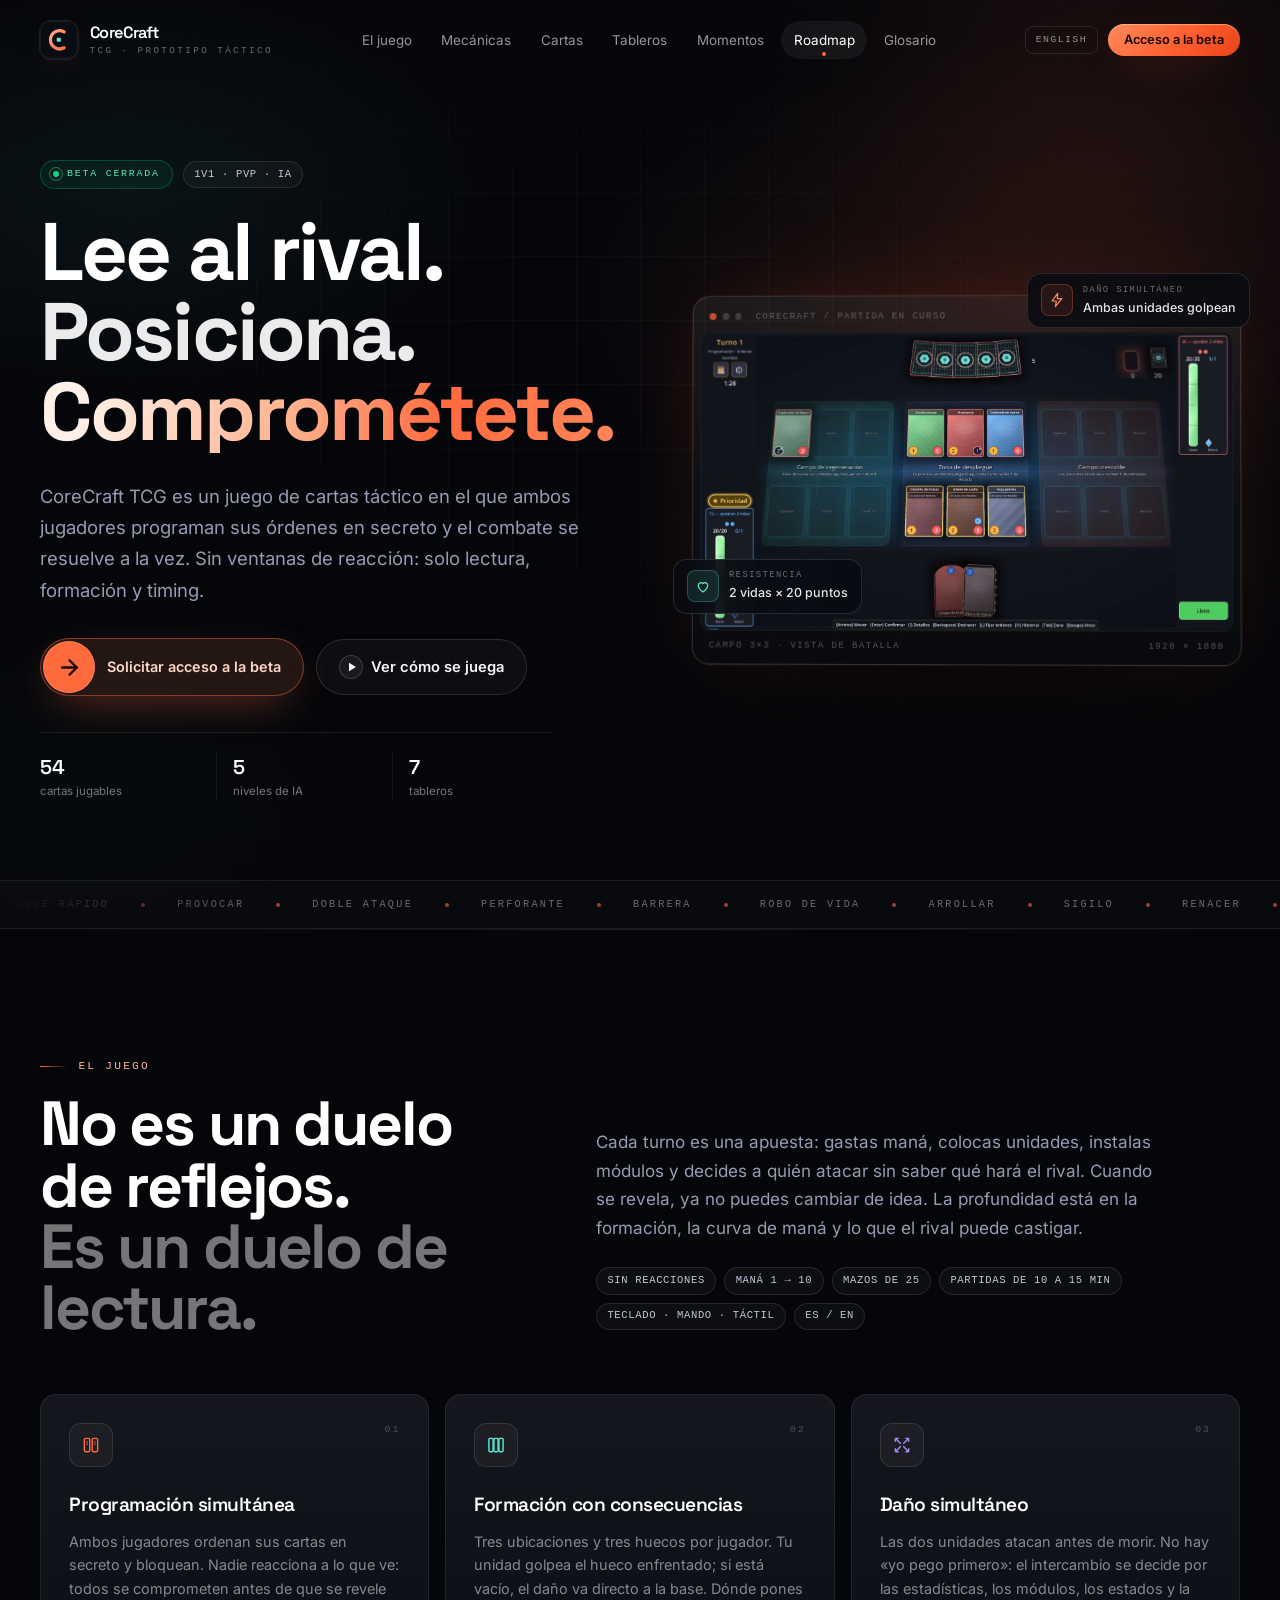
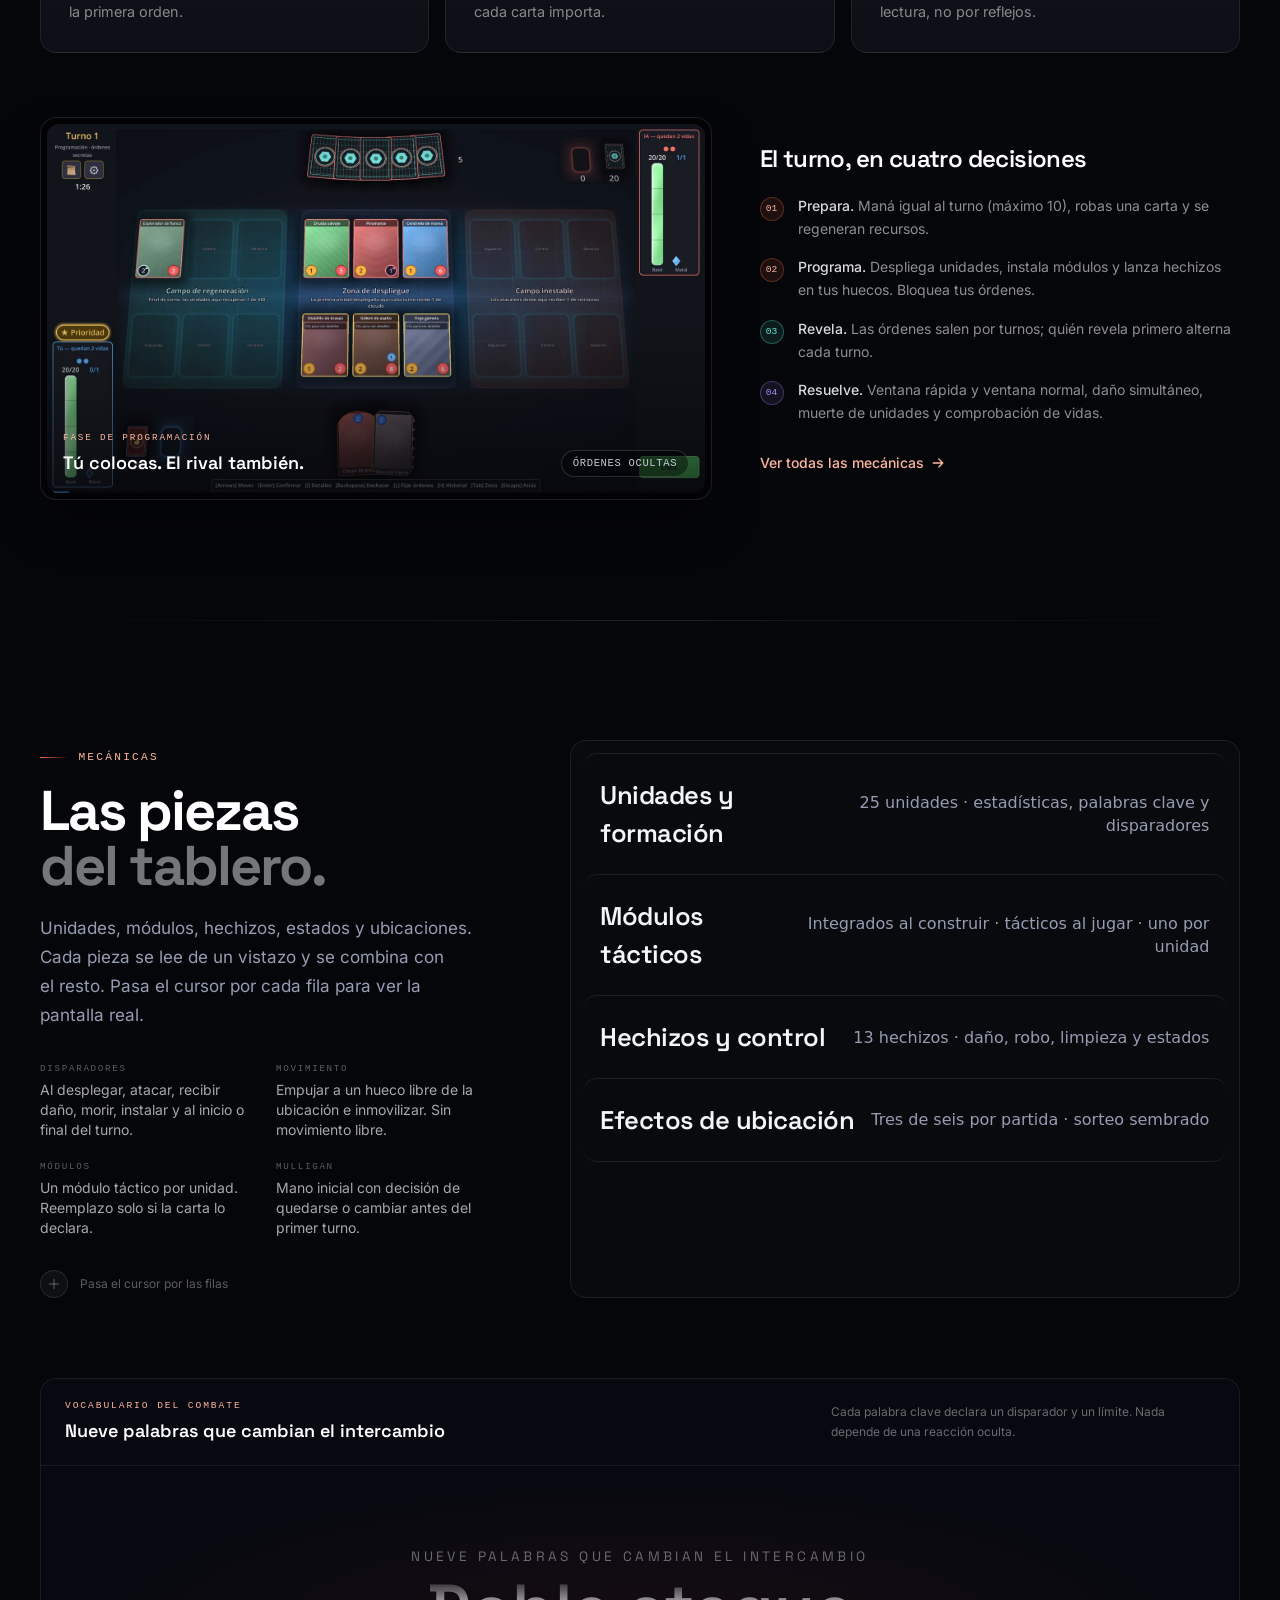
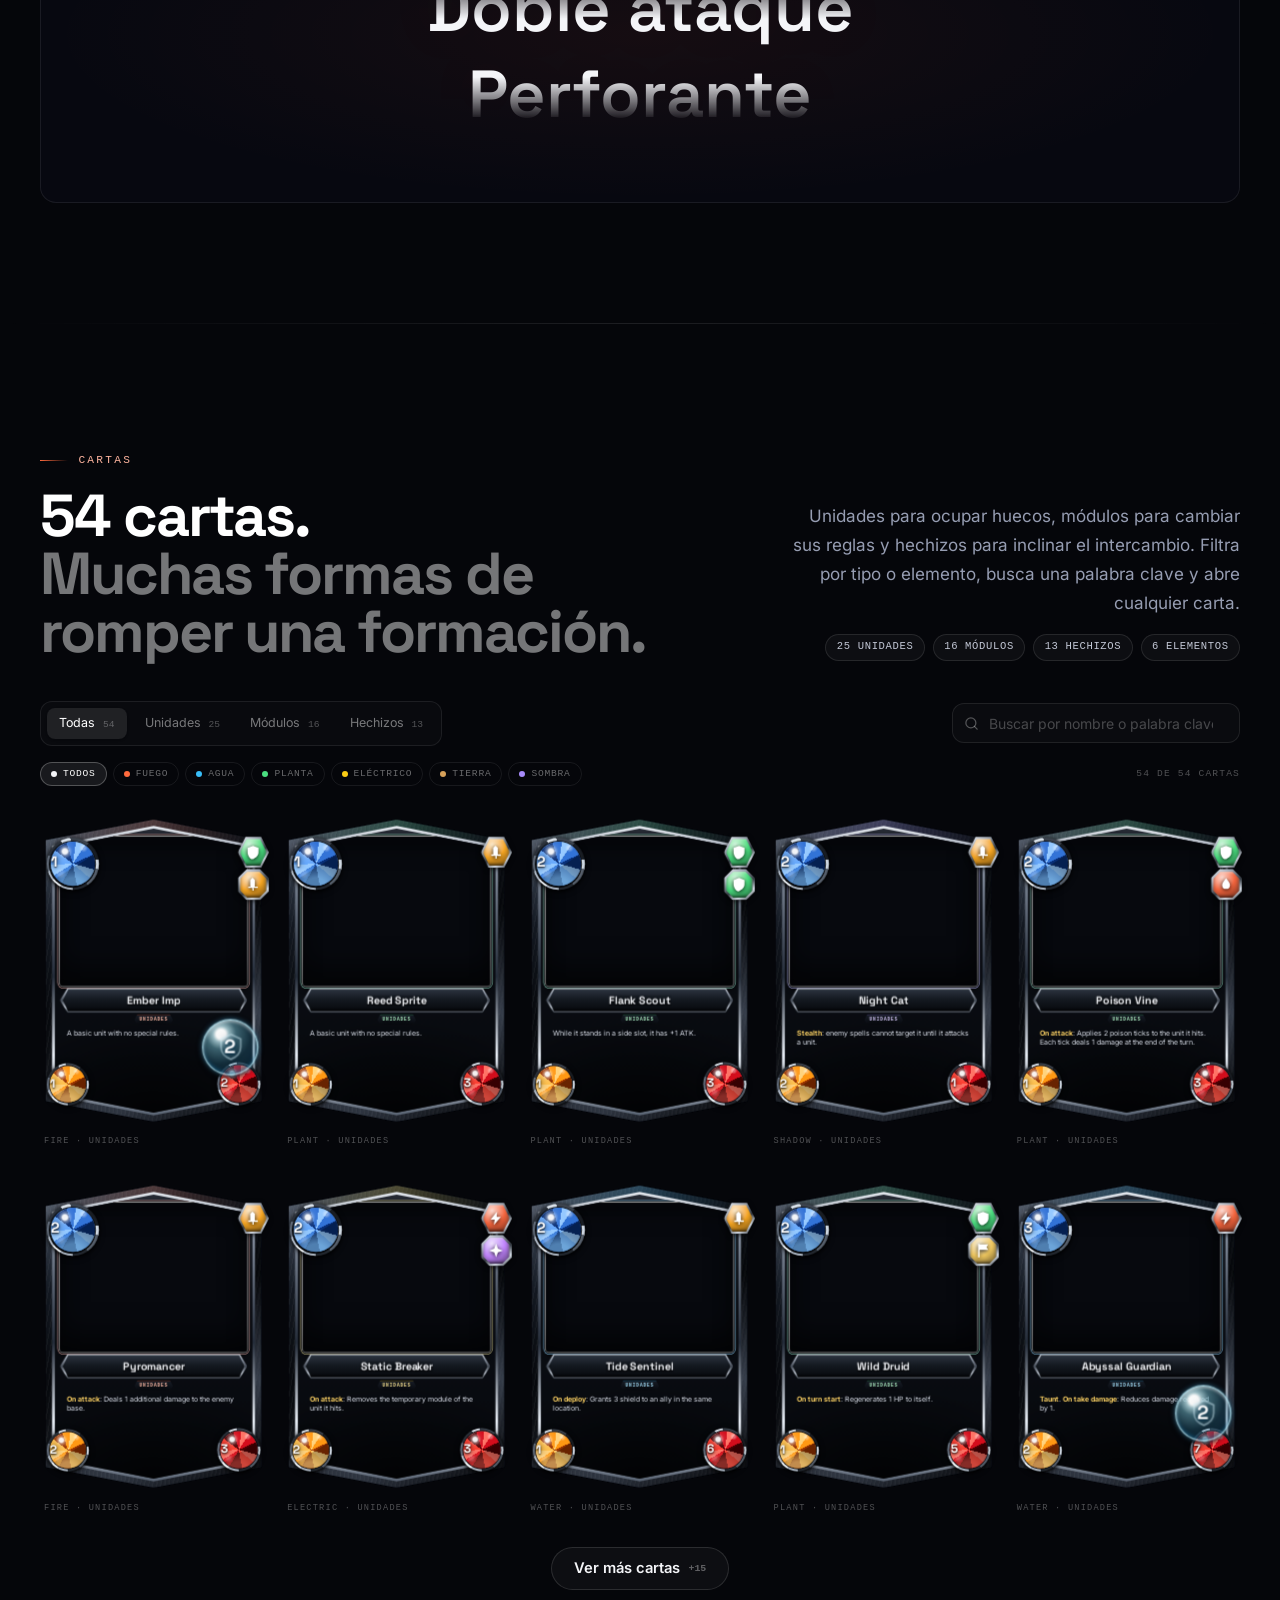
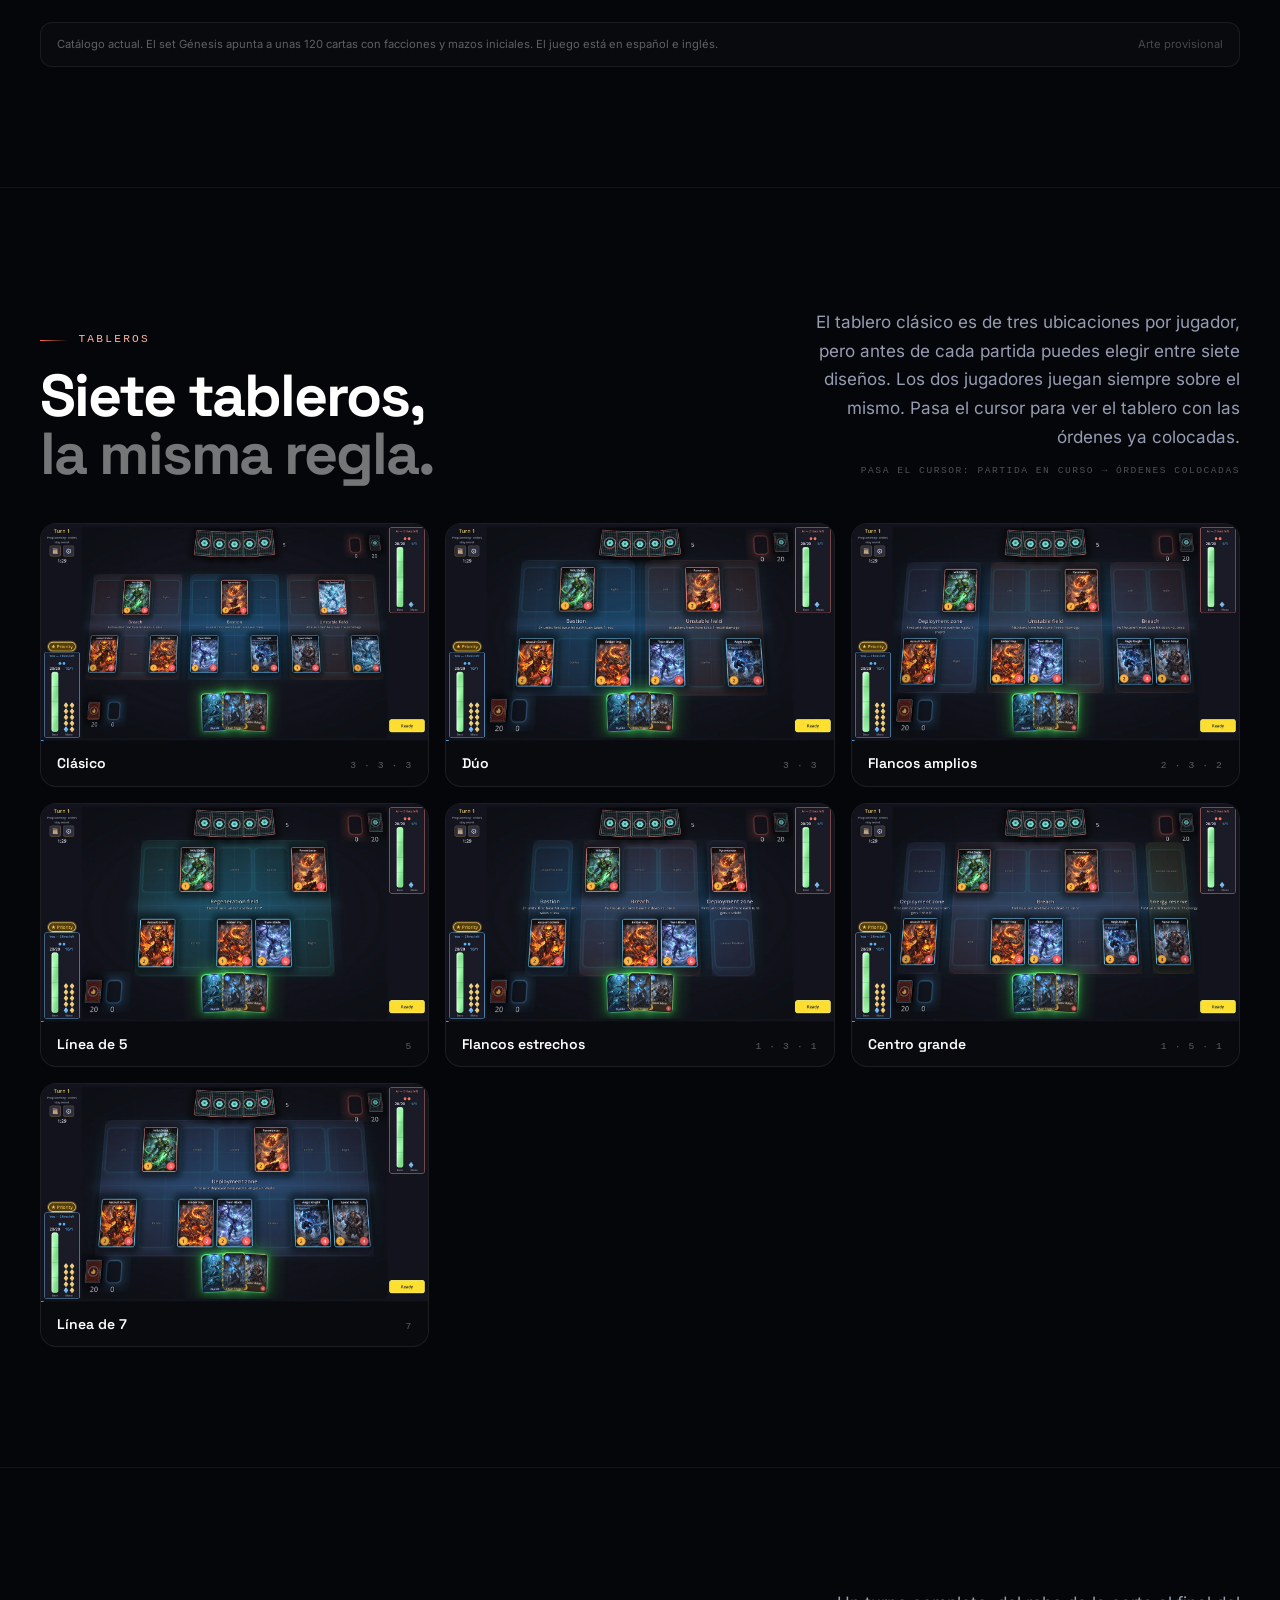
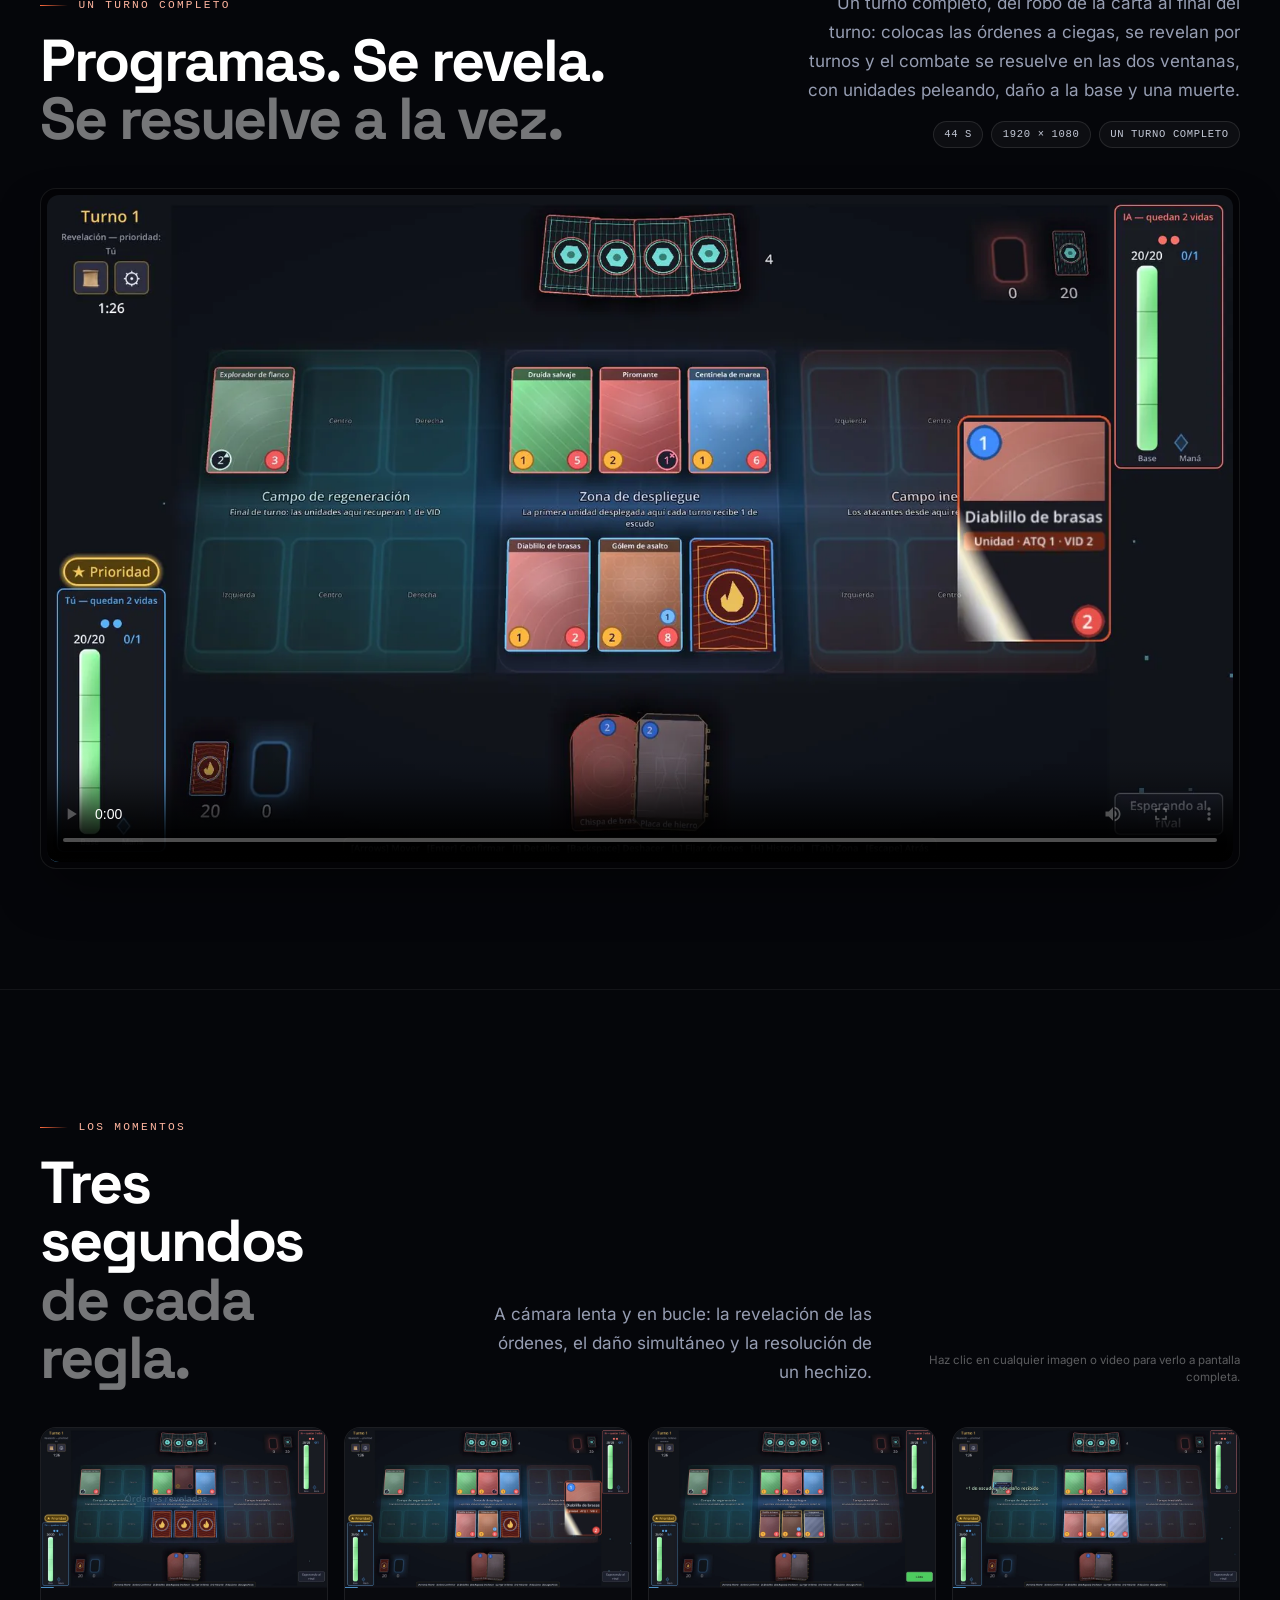
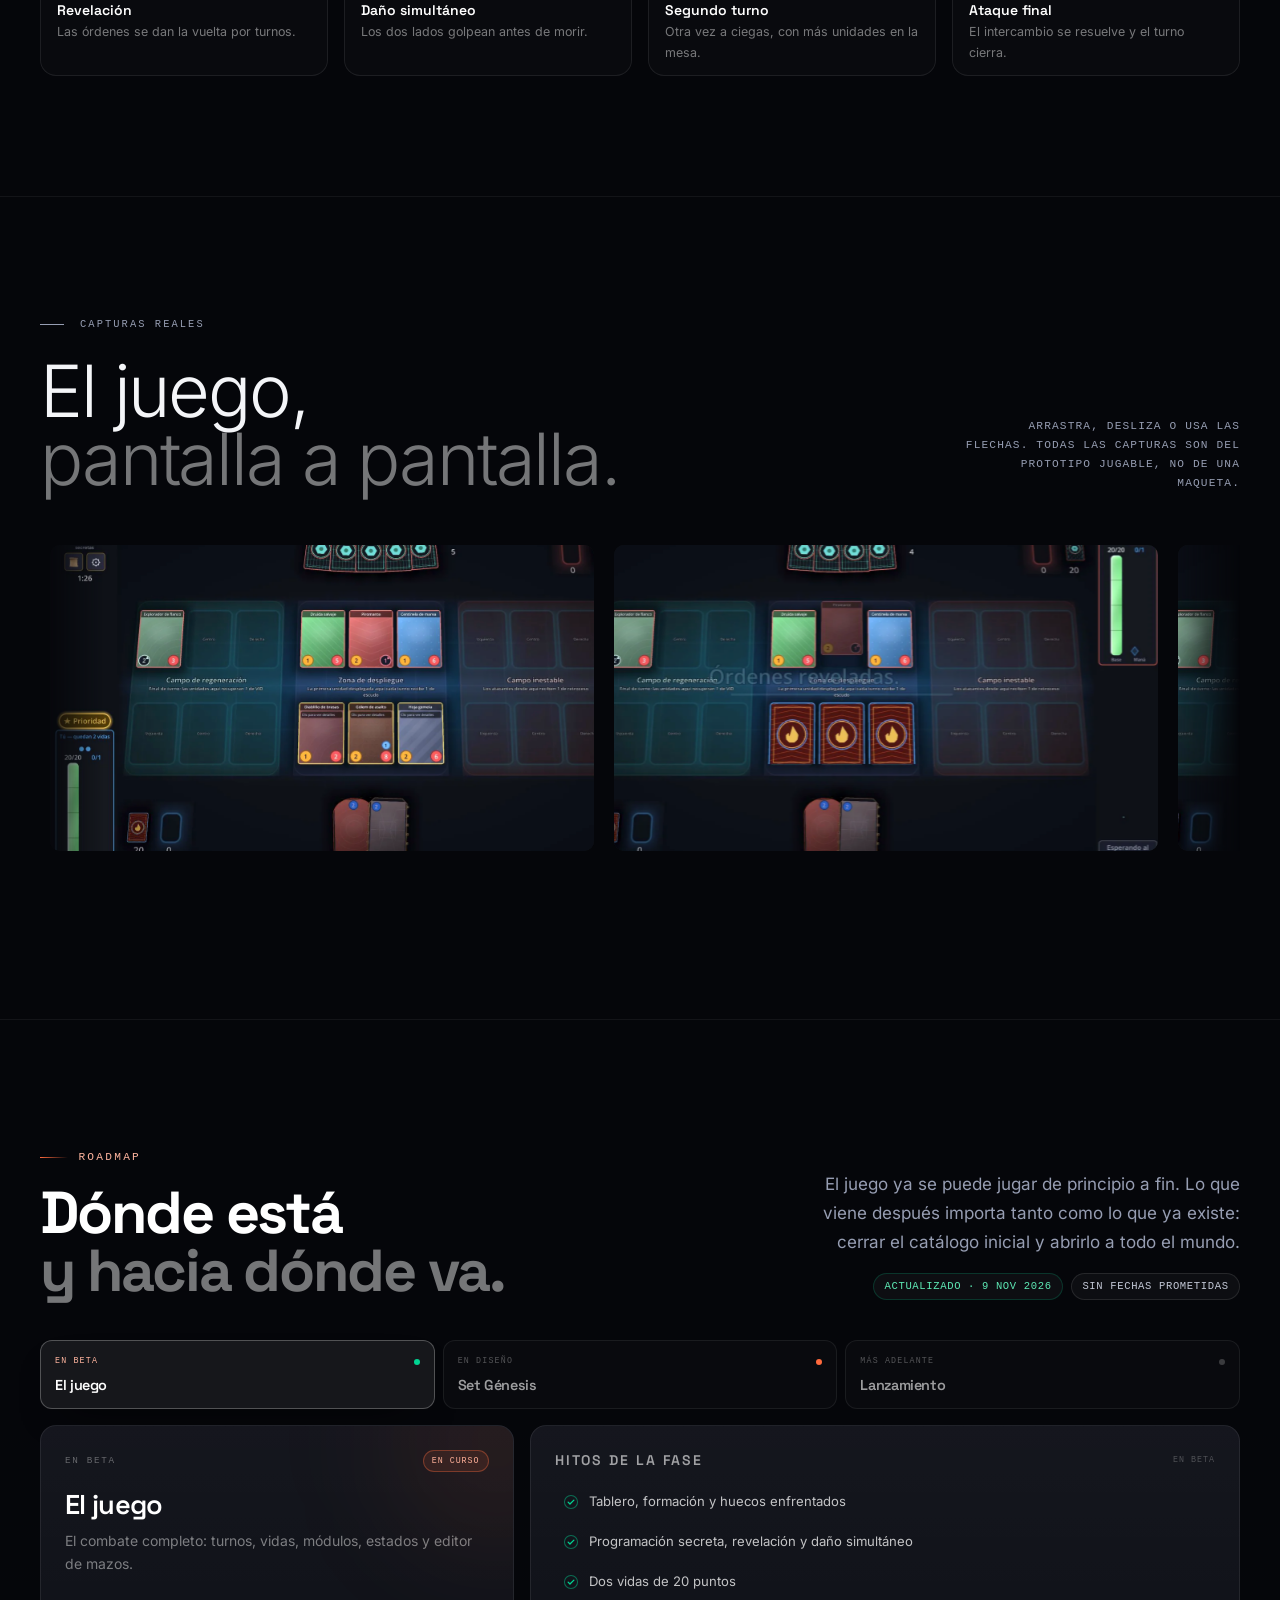
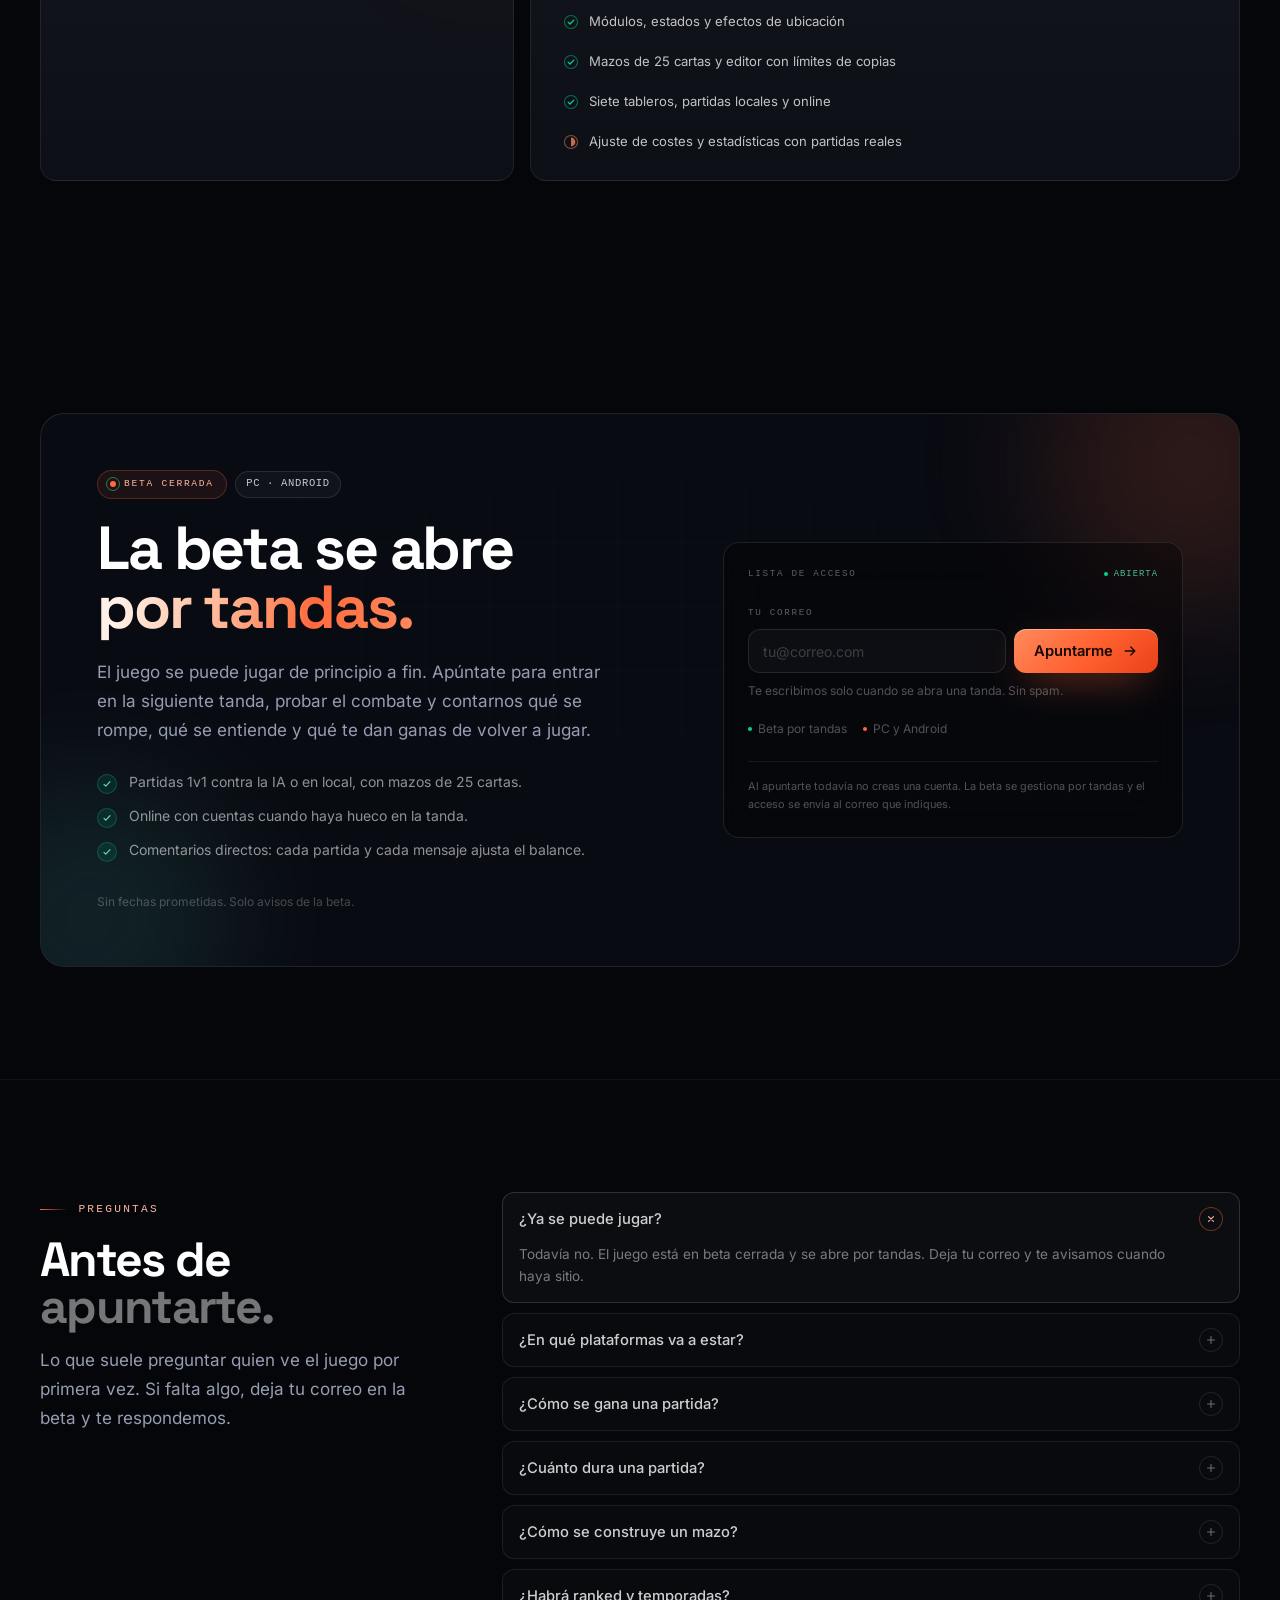
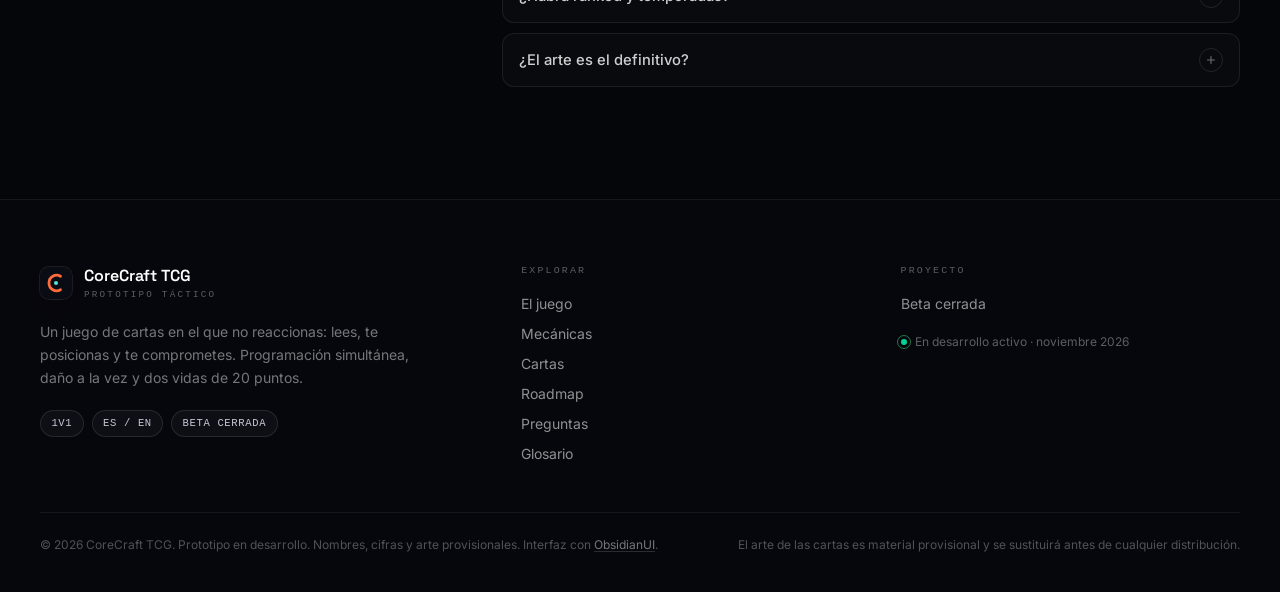
==== commit 8b1acd31: "feat(corecraft): switch the landing to the AI-art captures and clips Hero and detail video play the " ====
--- a/core-craft/index.html
+++ b/core-craft/index.html
@@ -1,4 +1,4 @@
-<!DOCTYPE html><html lang="es" class="dark" data-astro-cid-ju4pidww><head><meta charset="UTF-8"><meta name="viewport" content="width=device-width, initial-scale=1"><meta name="generator" content="Astro v7.4.7"><title>CoreCraft TCG — Juego de cartas táctico con programación simultánea</title><meta name="description" content="Ordena tus cartas en secreto, revela por turnos y resuelve el combate a la vez. Un TCG táctico 1v1 con formación, módulos y dos vidas de 20 puntos."><link rel="canonical" href="https://jrz-labs.com/core-craft/"><link rel="icon" type="image/svg+xml" href="/core-craft/favicon.svg"><meta name="theme-color" content="#05060a"><meta name="color-scheme" content="dark"><meta property="og:type" content="website"><meta property="og:locale" content="es_ES"><meta property="og:site_name" content="CoreCraft TCG"><meta property="og:title" content="CoreCraft TCG — Juego de cartas táctico con programación simultánea"><meta property="og:description" content="Ordena tus cartas en secreto, revela por turnos y resuelve el combate a la vez. Un TCG táctico 1v1 con formación, módulos y dos vidas de 20 puntos."><meta property="og:url" content="https://jrz-labs.com/core-craft/"><meta property="og:image" content="https://jrz-labs.com/core-craft/og.jpg"><meta property="og:image:width" content="1200"><meta property="og:image:height" content="630"><meta name="twitter:card" content="summary_large_image"><meta name="twitter:title" content="CoreCraft TCG — Juego de cartas táctico con programación simultánea"><meta name="twitter:description" content="Ordena tus cartas en secreto, revela por turnos y resuelve el combate a la vez. Un TCG táctico 1v1 con formación, módulos y dos vidas de 20 puntos."><meta name="twitter:image" content="https://jrz-labs.com/core-craft/og.jpg"><script type="application/ld+json">{"@context":"https://schema.org","@type":"VideoGame","name":"CoreCraft TCG","description":"Ordena tus cartas en secreto, revela por turnos y resuelve el combate a la vez. Un TCG táctico 1v1 con formación, módulos y dos vidas de 20 puntos.","genre":["Trading Card Game","Strategy"],"gamePlatform":["PC","Web","Android"],"applicationCategory":"Game","operatingSystem":"Windows, macOS, Linux, Android","inLanguage":"es","playMode":["SinglePlayer","MultiPlayer"],"publisher":{"@type":"Organization","name":"CoreCraft"},"image":"https://jrz-labs.com/core-craft/og.jpg"}</script><link rel="stylesheet" href="/core-craft/_astro/copy.BKPRy5tt.css"><link rel="stylesheet" href="/core-craft/_astro/Home.Bi4BA5il.css"></head><body class="bg-background text-foreground antialiased" data-astro-cid-ju4pidww><div class="scroll-progress" aria-hidden="true" data-astro-cid-ju4pidww></div><svg width="0" height="0" aria-hidden="true" style="position:absolute" data-astro-cid-ju4pidww><defs data-astro-cid-ju4pidww><linearGradient id="cc-steelblade" x1="0" y1="0" x2="1" y2="1" data-astro-cid-ju4pidww><stop offset="0" stop-color="#f2f6fb" data-astro-cid-ju4pidww></stop><stop offset=".38" stop-color="#b9c3d0" data-astro-cid-ju4pidww></stop><stop offset=".62" stop-color="#6e7885" data-astro-cid-ju4pidww></stop><stop offset="1" stop-color="#dfe7f1" data-astro-cid-ju4pidww></stop></linearGradient></defs></svg><header class="site-nav" id="site-nav" data-astro-cid-ju4pidww><div class="container-x" data-astro-cid-ju4pidww><div class="flex h-[4.5rem] items-center justify-between gap-4" data-astro-cid-ju4pidww><a href="#top" class="group flex items-center gap-3" aria-label="CoreCraft TCG, ir al inicio" data-astro-cid-ju4pidww><span class="logo-mark" data-astro-cid-ju4pidww><svg viewBox="0 0 64 64" aria-hidden="true" data-astro-cid-ju4pidww><defs data-astro-cid-ju4pidww><linearGradient id="logo-g" x1="12" y1="12" x2="54" y2="54" gradientUnits="userSpaceOnUse" data-astro-cid-ju4pidww><stop stop-color="#ffb38f" data-astro-cid-ju4pidww></stop><stop offset="1" stop-color="#ff5f2e" data-astro-cid-ju4pidww></stop></linearGradient></defs><rect width="64" height="64" rx="15" fill="#0a0c14" data-astro-cid-ju4pidww></rect><rect x="1" y="1" width="62" height="62" rx="14" fill="none" stroke="rgba(255,255,255,.12)" data-astro-cid-ju4pidww></rect><path d="M41 18.5a15.5 15.5 0 1 0 0 27" fill="none" stroke="url(#logo-g)" stroke-width="5.5" stroke-linecap="round" data-astro-cid-ju4pidww></path><rect x="28.5" y="28.5" width="7" height="7" rx="1.8" fill="#5eead4" data-astro-cid-ju4pidww></rect></svg></span><span class="leading-none" data-astro-cid-ju4pidww><span class="block font-display text-[1.02rem] font-semibold tracking-tight text-white" data-astro-cid-ju4pidww>CoreCraft</span><span class="mt-1 block font-mono text-[0.58rem] uppercase tracking-[0.26em] text-white/40" data-astro-cid-ju4pidww>TCG · Prototipo táctico</span></span></a><nav class="hidden items-center gap-1 lg:flex" aria-label="Principal" data-astro-cid-ju4pidww><a href="#juego" class="nav-link " data-astro-cid-ju4pidww>El juego</a><a href="#mecanicas" class="nav-link " data-astro-cid-ju4pidww>Mecánicas</a><a href="#cartas" class="nav-link " data-astro-cid-ju4pidww>Cartas</a><a href="#tableros" class="nav-link " data-astro-cid-ju4pidww>Tableros</a><a href="#momentos" class="nav-link " data-astro-cid-ju4pidww>Momentos</a><a href="#roadmap" class="nav-link " data-astro-cid-ju4pidww>Roadmap</a><a href="glosario" class="nav-link " data-astro-cid-ju4pidww>Glosario</a></nav><div class="hidden items-center gap-2.5 sm:flex" data-astro-cid-ju4pidww><a href="/core-craft/en/" class="shrink-0 rounded-lg border border-white/10 px-2.5 py-1.5 font-mono text-[0.62rem] uppercase tracking-[0.14em] text-white/55 transition hover:border-white/25 hover:text-white" data-astro-cid-ju4pidww>English</a><a href="#beta" class="btn btn-primary !px-4 !py-2.5 !text-[0.8rem]" data-astro-cid-ju4pidww>Acceso a la beta</a></div><button class="nav-burger lg:hidden" id="nav-toggle" aria-controls="mobile-menu" aria-expanded="false" aria-label="Abrir menú" data-astro-cid-ju4pidww><span data-astro-cid-ju4pidww></span><span data-astro-cid-ju4pidww></span></button></div></div><div id="mobile-menu" class="mobile-menu lg:hidden" hidden data-astro-cid-ju4pidww><nav class="container-x flex flex-col gap-1 pb-6 pt-2" aria-label="Móvil" data-astro-cid-ju4pidww><a href="#juego" class="mobile-link" data-astro-cid-ju4pidww>El juego</a><a href="#mecanicas" class="mobile-link" data-astro-cid-ju4pidww>Mecánicas</a><a href="#cartas" class="mobile-link" data-astro-cid-ju4pidww>Cartas</a><a href="#tableros" class="mobile-link" data-astro-cid-ju4pidww>Tableros</a><a href="#momentos" class="mobile-link" data-astro-cid-ju4pidww>Momentos</a><a href="#roadmap" class="mobile-link" data-astro-cid-ju4pidww>Roadmap</a><a href="glosario" class="mobile-link" data-astro-cid-ju4pidww>Glosario</a><a href="/core-craft/en/" class="mobile-link font-mono text-[0.72rem] uppercase tracking-[0.16em] text-white/55" data-astro-cid-ju4pidww>English</a><a href="#beta" class="btn btn-primary mt-3 w-full" data-astro-cid-ju4pidww>Solicitar acceso a la beta</a></nav></div></header><main id="top" data-astro-cid-ju4pidww><section class="hero relative overflow-hidden pt-32 sm:pt-36 lg:pt-40" aria-labelledby="hero-title" data-astro-cid-ge2uvauf><div class="hero-bg" aria-hidden="true" data-astro-cid-ge2uvauf><div class="hero-glow hero-glow-a" data-astro-cid-ge2uvauf></div><div class="hero-glow hero-glow-b" data-astro-cid-ge2uvauf></div><div class="absolute inset-0 grid-bg opacity-60" data-astro-cid-ge2uvauf></div><div class="hero-vignette" data-astro-cid-ge2uvauf></div></div><div class="container-x relative" data-astro-cid-ge2uvauf><div class="grid items-center gap-14 xl:grid-cols-[minmax(0,1.04fr)_minmax(0,0.96fr)] xl:gap-14" data-astro-cid-ge2uvauf><div class="max-w-2xl" data-astro-cid-ge2uvauf><div class="flex flex-wrap items-center gap-2.5" data-reveal data-astro-cid-ge2uvauf><span class="inline-flex items-center gap-2 rounded-full border border-emerald-400/25 bg-emerald-400/[0.07] px-3 py-1.5 font-mono text-[0.62rem] uppercase tracking-[0.18em] text-emerald-300" data-astro-cid-ge2uvauf><span class="pulse-dot inline-block h-1.5 w-1.5 rounded-full bg-emerald-400" data-astro-cid-ge2uvauf></span>Beta cerrada</span><span class="chip" data-astro-cid-ge2uvauf>1v1 · PvP · IA</span></div><h1 id="hero-title" class="display-title mt-6 text-[clamp(2.35rem,7.1vw,5.1rem)]" data-reveal style="--reveal-delay:60ms" data-astro-cid-ge2uvauf><span class="block text-white" data-astro-cid-ge2uvauf>Lee al rival.</span><span class="block text-white/92" data-astro-cid-ge2uvauf>Posiciona.</span><span class="block text-gradient-ember" data-astro-cid-ge2uvauf>Comprométete.</span></h1><p class="lead mt-7 max-w-xl text-[1.08rem] sm:text-[1.15rem]" data-reveal style="--reveal-delay:120ms" data-astro-cid-ge2uvauf>CoreCraft TCG es un juego de cartas táctico en el que ambos jugadores programan sus órdenes en secreto y el combate se resuelve a la vez. Sin ventanas de reacción: solo lectura, formación y timing.</p><div class="mt-8 flex flex-col gap-3 sm:flex-row sm:items-center" data-reveal style="--reveal-delay:180ms" data-astro-cid-ge2uvauf><a class="obsidian-discover-button obsidian-cta w-full justify-center sm:w-auto" href="#beta"><span class="obsidian-discover-button__fill" aria-hidden="true"></span><span class="obsidian-discover-button__icon" aria-hidden="true"><svg xmlns="http://www.w3.org/2000/svg" width="25" height="25" viewBox="0 0 24 24" fill="none" stroke="currentColor" stroke-width="2.25" stroke-linecap="round" stroke-linejoin="round" class="lucide lucide-arrow-right" aria-hidden="true"><path d="M5 12h14"></path><path d="m12 5 7 7-7 7"></path></svg></span><span class="obsidian-discover-button__text">Solicitar acceso a la beta</span></a><a href="#juego" class="btn btn-ghost group min-h-14" data-astro-cid-ge2uvauf><span class="grid h-6 w-6 place-items-center rounded-full border border-white/15 bg-white/5" data-astro-cid-ge2uvauf><svg class="ml-0.5 h-3 w-3" viewBox="0 0 12 12" fill="currentColor" aria-hidden="true" data-astro-cid-ge2uvauf><path d="M3 1.8v8.4L10 6 3 1.8Z" data-astro-cid-ge2uvauf></path></svg></span>Ver cómo se juega</a></div><div class="mt-9 grid max-w-lg grid-cols-3 gap-4 border-t border-white/[0.08] pt-5" data-reveal style="--reveal-delay:240ms" data-astro-cid-ge2uvauf><div data-astro-cid-ge2uvauf><div class="font-display text-xl font-semibold text-white" data-astro-cid-ge2uvauf>54</div><div class="mt-0.5 text-[0.72rem] text-white/45" data-astro-cid-ge2uvauf>cartas jugables</div></div><div class="border-l border-white/[0.08] pl-4" data-astro-cid-ge2uvauf><div class="font-display text-xl font-semibold text-white" data-astro-cid-ge2uvauf>5</div><div class="mt-0.5 text-[0.72rem] text-white/45" data-astro-cid-ge2uvauf>niveles de IA</div></div><div class="border-l border-white/[0.08] pl-4" data-astro-cid-ge2uvauf><div class="font-display text-xl font-semibold text-white" data-astro-cid-ge2uvauf>7</div><div class="mt-0.5 text-[0.72rem] text-white/45" data-astro-cid-ge2uvauf>tableros</div></div></div></div><div class="relative" data-reveal style="--reveal-delay:160ms" data-astro-cid-ge2uvauf><div class="hero-frame" data-astro-cid-ge2uvauf><div class="hero-chrome" aria-hidden="true" data-astro-cid-ge2uvauf><span class="hero-dot" data-astro-cid-ge2uvauf></span><span class="hero-dot" data-astro-cid-ge2uvauf></span><span class="hero-dot" data-astro-cid-ge2uvauf></span><span class="ml-2 font-mono text-[0.58rem] tracking-[0.14em] text-white/30" data-astro-cid-ge2uvauf>CORECRAFT / PARTIDA EN CURSO</span><span class="ml-auto hidden items-center gap-1.5 font-mono text-[0.55rem] uppercase tracking-[0.16em] text-emerald-300/80 sm:flex" data-astro-cid-ge2uvauf><span class="h-1 w-1 rounded-full bg-emerald-400" data-astro-cid-ge2uvauf></span> Turno 1</span></div><div class="hero-screen" data-astro-cid-ge2uvauf><video src="/core-craft/video/turn-16x9-v2.mp4" data-mobile-src="/core-craft/video/turn-16x9-mobile-v2.mp4" poster="/core-craft/screenshots/programming.webp" autoplay muted loop playsinline aria-label="Un turno completo en el tablero 3D: programación, revelación y combate" data-astro-cid-ge2uvauf></video><div class="hero-scanline" aria-hidden="true" data-astro-cid-ge2uvauf></div></div><div class="hero-frame-footer" aria-hidden="true" data-astro-cid-ge2uvauf><span class="font-mono text-[0.55rem] uppercase tracking-[0.18em] text-white/30" data-astro-cid-ge2uvauf>Campo 3×3 · Vista de batalla</span><span class="font-mono text-[0.55rem] uppercase tracking-[0.18em] text-white/30" data-astro-cid-ge2uvauf>1920 × 1080</span></div></div><div class="hero-float hero-float-a float-slow" data-astro-cid-ge2uvauf><div class="flex items-center gap-2.5" data-astro-cid-ge2uvauf><span class="grid h-8 w-8 place-items-center rounded-lg border border-[#ff6a3d]/30 bg-[#ff6a3d]/10 text-[#ff8a5c]" data-astro-cid-ge2uvauf><svg class="h-4 w-4" viewBox="0 0 24 24" fill="none" stroke="currentColor" stroke-width="1.8" aria-hidden="true" data-astro-cid-ge2uvauf><path d="M13 2 4.5 13.5H11L9.5 22 19 10h-6.5L13 2Z" stroke-linejoin="round" data-astro-cid-ge2uvauf></path></svg></span><div data-astro-cid-ge2uvauf><div class="font-mono text-[0.55rem] uppercase tracking-[0.16em] text-white/40" data-astro-cid-ge2uvauf>Daño simultáneo</div><div class="mt-0.5 text-[0.78rem] font-medium text-white/90" data-astro-cid-ge2uvauf>Ambas unidades golpean</div></div></div></div><div class="hero-float hero-float-b float-slow" style="animation-delay: -2.8s" data-astro-cid-ge2uvauf><div class="flex items-center gap-2.5" data-astro-cid-ge2uvauf><span class="grid h-8 w-8 place-items-center rounded-lg border border-[#5eead4]/25 bg-[#5eead4]/10 text-[#5eead4]" data-astro-cid-ge2uvauf><svg class="h-4 w-4" viewBox="0 0 24 24" fill="none" stroke="currentColor" stroke-width="1.8" aria-hidden="true" data-astro-cid-ge2uvauf><path d="M12 21s-7-4.4-7-10a4 4 0 0 1 7-2.6A4 4 0 0 1 19 11c0 5.6-7 10-7 10Z" stroke-linejoin="round" data-astro-cid-ge2uvauf></path></svg></span><div data-astro-cid-ge2uvauf><div class="font-mono text-[0.55rem] uppercase tracking-[0.16em] text-white/40" data-astro-cid-ge2uvauf>Resistencia</div><div class="mt-0.5 text-[0.78rem] font-medium text-white/90" data-astro-cid-ge2uvauf>2 vidas × 20 puntos</div></div></div></div></div></div></div><div class="marquee-wrap relative mt-16 overflow-hidden border-y border-white/[0.07] bg-white/[0.018] py-4 sm:mt-20" data-astro-cid-ge2uvauf><div class="marquee mask-fade-x items-center gap-8" aria-hidden="true" data-astro-cid-ge2uvauf><span class="flex shrink-0 items-center gap-8" data-astro-cid-ge2uvauf><span class="font-mono text-[0.64rem] uppercase tracking-[0.22em] text-white/40" data-astro-cid-ge2uvauf>Ataque rápido</span><span class="h-1 w-1 rounded-full bg-[#ff6a3d]/60" data-astro-cid-ge2uvauf></span></span><span class="flex shrink-0 items-center gap-8" data-astro-cid-ge2uvauf><span class="font-mono text-[0.64rem] uppercase tracking-[0.22em] text-white/40" data-astro-cid-ge2uvauf>Provocar</span><span class="h-1 w-1 rounded-full bg-[#ff6a3d]/60" data-astro-cid-ge2uvauf></span></span><span class="flex shrink-0 items-center gap-8" data-astro-cid-ge2uvauf><span class="font-mono text-[0.64rem] uppercase tracking-[0.22em] text-white/40" data-astro-cid-ge2uvauf>Doble ataque</span><span class="h-1 w-1 rounded-full bg-[#ff6a3d]/60" data-astro-cid-ge2uvauf></span></span><span class="flex shrink-0 items-center gap-8" data-astro-cid-ge2uvauf><span class="font-mono text-[0.64rem] uppercase tracking-[0.22em] text-white/40" data-astro-cid-ge2uvauf>Perforante</span><span class="h-1 w-1 rounded-full bg-[#ff6a3d]/60" data-astro-cid-ge2uvauf></span></span><span class="flex shrink-0 items-center gap-8" data-astro-cid-ge2uvauf><span class="font-mono text-[0.64rem] uppercase tracking-[0.22em] text-white/40" data-astro-cid-ge2uvauf>Barrera</span><span class="h-1 w-1 rounded-full bg-[#ff6a3d]/60" data-astro-cid-ge2uvauf></span></span><span class="flex shrink-0 items-center gap-8" data-astro-cid-ge2uvauf><span class="font-mono text-[0.64rem] uppercase tracking-[0.22em] text-white/40" data-astro-cid-ge2uvauf>Robo de vida</span><span class="h-1 w-1 rounded-full bg-[#ff6a3d]/60" data-astro-cid-ge2uvauf></span></span><span class="flex shrink-0 items-center gap-8" data-astro-cid-ge2uvauf><span class="font-mono text-[0.64rem] uppercase tracking-[0.22em] text-white/40" data-astro-cid-ge2uvauf>Arrollar</span><span class="h-1 w-1 rounded-full bg-[#ff6a3d]/60" data-astro-cid-ge2uvauf></span></span><span class="flex shrink-0 items-center gap-8" data-astro-cid-ge2uvauf><span class="font-mono text-[0.64rem] uppercase tracking-[0.22em] text-white/40" data-astro-cid-ge2uvauf>Sigilo</span><span class="h-1 w-1 rounded-full bg-[#ff6a3d]/60" data-astro-cid-ge2uvauf></span></span><span class="flex shrink-0 items-center gap-8" data-astro-cid-ge2uvauf><span class="font-mono text-[0.64rem] uppercase tracking-[0.22em] text-white/40" data-astro-cid-ge2uvauf>Renacer</span><span class="h-1 w-1 rounded-full bg-[#ff6a3d]/60" data-astro-cid-ge2uvauf></span></span><span class="flex shrink-0 items-center gap-8" data-astro-cid-ge2uvauf><span class="font-mono text-[0.64rem] uppercase tracking-[0.22em] text-white/40" data-astro-cid-ge2uvauf>Ataque rápido</span><span class="h-1 w-1 rounded-full bg-[#ff6a3d]/60" data-astro-cid-ge2uvauf></span></span><span class="flex shrink-0 items-center gap-8" data-astro-cid-ge2uvauf><span class="font-mono text-[0.64rem] uppercase tracking-[0.22em] text-white/40" data-astro-cid-ge2uvauf>Provocar</span><span class="h-1 w-1 rounded-full bg-[#ff6a3d]/60" data-astro-cid-ge2uvauf></span></span><span class="flex shrink-0 items-center gap-8" data-astro-cid-ge2uvauf><span class="font-mono text-[0.64rem] uppercase tracking-[0.22em] text-white/40" data-astro-cid-ge2uvauf>Doble ataque</span><span class="h-1 w-1 rounded-full bg-[#ff6a3d]/60" data-astro-cid-ge2uvauf></span></span><span class="flex shrink-0 items-center gap-8" data-astro-cid-ge2uvauf><span class="font-mono text-[0.64rem] uppercase tracking-[0.22em] text-white/40" data-astro-cid-ge2uvauf>Perforante</span><span class="h-1 w-1 rounded-full bg-[#ff6a3d]/60" data-astro-cid-ge2uvauf></span></span><span class="flex shrink-0 items-center gap-8" data-astro-cid-ge2uvauf><span class="font-mono text-[0.64rem] uppercase tracking-[0.22em] text-white/40" data-astro-cid-ge2uvauf>Barrera</span><span class="h-1 w-1 rounded-full bg-[#ff6a3d]/60" data-astro-cid-ge2uvauf></span></span><span class="flex shrink-0 items-center gap-8" data-astro-cid-ge2uvauf><span class="font-mono text-[0.64rem] uppercase tracking-[0.22em] text-white/40" data-astro-cid-ge2uvauf>Robo de vida</span><span class="h-1 w-1 rounded-full bg-[#ff6a3d]/60" data-astro-cid-ge2uvauf></span></span><span class="flex shrink-0 items-center gap-8" data-astro-cid-ge2uvauf><span class="font-mono text-[0.64rem] uppercase tracking-[0.22em] text-white/40" data-astro-cid-ge2uvauf>Arrollar</span><span class="h-1 w-1 rounded-full bg-[#ff6a3d]/60" data-astro-cid-ge2uvauf></span></span><span class="flex shrink-0 items-center gap-8" data-astro-cid-ge2uvauf><span class="font-mono text-[0.64rem] uppercase tracking-[0.22em] text-white/40" data-astro-cid-ge2uvauf>Sigilo</span><span class="h-1 w-1 rounded-full bg-[#ff6a3d]/60" data-astro-cid-ge2uvauf></span></span><span class="flex shrink-0 items-center gap-8" data-astro-cid-ge2uvauf><span class="font-mono text-[0.64rem] uppercase tracking-[0.22em] text-white/40" data-astro-cid-ge2uvauf>Renacer</span><span class="h-1 w-1 rounded-full bg-[#ff6a3d]/60" data-astro-cid-ge2uvauf></span></span></div></div></section><section id="juego" class="section relative overflow-hidden"><div class="absolute inset-x-0 top-0 h-px bg-gradient-to-r from-transparent via-white/10 to-transparent"></div><div class="container-x"><div class="grid gap-12 lg:grid-cols-[0.85fr_1.15fr] lg:items-end lg:gap-20"><div><p class="eyebrow" data-reveal>El juego</p><h2 class="display-title mt-5 text-[clamp(2.2rem,5vw,3.9rem)] text-white" data-reveal style="--reveal-delay:60ms">No es un duelo de reflejos.<br><span class="text-white/45">Es un duelo de lectura.</span></h2></div><div class="lg:pb-2"><p class="lead max-w-xl" data-reveal style="--reveal-delay:120ms">Cada turno es una apuesta: gastas maná, colocas unidades, instalas módulos y decides a quién atacar sin saber qué hará el rival. Cuando se revela, ya no puedes cambiar de idea. La profundidad está en la formación, la curva de maná y lo que el rival puede castigar.</p><div class="mt-6 flex flex-wrap gap-2" data-reveal style="--reveal-delay:180ms"><span class="chip">Sin reacciones</span><span class="chip">Maná 1 → 10</span><span class="chip">Mazos de 25</span><span class="chip">Partidas de 10 a 15 min</span><span class="chip">Teclado · Mando · Táctil</span><span class="chip">ES / EN</span></div></div></div><div class="mt-14 grid gap-4 md:grid-cols-3"><article class="surface surface-hover group relative overflow-hidden rounded-2xl p-6 sm:p-7" data-reveal style="--reveal-delay:0ms"><div class="pointer-events-none absolute -right-16 -top-16 h-40 w-40 rounded-full opacity-0 blur-3xl transition-opacity duration-500 group-hover:opacity-60" style="background:#ff6a3d"></div><div class="flex items-start justify-between"><span class="grid h-11 w-11 place-items-center rounded-xl border border-white/10 bg-white/[0.04]" style="color:#ff6a3d"><svg class="h-5 w-5" viewBox="0 0 24 24" fill="none" stroke="currentColor" stroke-width="1.7" aria-hidden="true"><rect x="4" y="4" width="6.5" height="16" rx="1.6"></rect><rect x="13.5" y="4" width="6.5" height="16" rx="1.6"></rect><path d="M6.6 8h1.3M6.6 11h1.3M16.1 8h1.3M16.1 11h1.3"></path></svg></span><span class="font-mono text-[0.62rem] tracking-[0.2em] text-white/25">01</span></div><h3 class="mt-6 font-display text-[1.2rem] font-semibold tracking-tight text-white">Programación simultánea</h3><p class="mt-2.5 text-[0.9rem] leading-relaxed text-white/50">Ambos jugadores ordenan sus cartas en secreto y bloquean. Nadie reacciona a lo que ve: todos se comprometen antes de que se revele la primera orden.</p></article><article class="surface surface-hover group relative overflow-hidden rounded-2xl p-6 sm:p-7" data-reveal style="--reveal-delay:70ms"><div class="pointer-events-none absolute -right-16 -top-16 h-40 w-40 rounded-full opacity-0 blur-3xl transition-opacity duration-500 group-hover:opacity-60" style="background:#5eead4"></div><div class="flex items-start justify-between"><span class="grid h-11 w-11 place-items-center rounded-xl border border-white/10 bg-white/[0.04]" style="color:#5eead4"><svg class="h-5 w-5" viewBox="0 0 24 24" fill="none" stroke="currentColor" stroke-width="1.7" aria-hidden="true"><rect x="3.5" y="4" width="5" height="16" rx="1.3"></rect><rect x="9.5" y="4" width="5" height="16" rx="1.3"></rect><rect x="15.5" y="4" width="5" height="16" rx="1.3"></rect></svg></span><span class="font-mono text-[0.62rem] tracking-[0.2em] text-white/25">02</span></div><h3 class="mt-6 font-display text-[1.2rem] font-semibold tracking-tight text-white">Formación con consecuencias</h3><p class="mt-2.5 text-[0.9rem] leading-relaxed text-white/50">Tres ubicaciones y tres huecos por jugador. Tu unidad golpea el hueco enfrentado; si está vacío, el daño va directo a la base. Dónde pones cada carta importa.</p></article><article class="surface surface-hover group relative overflow-hidden rounded-2xl p-6 sm:p-7" data-reveal style="--reveal-delay:140ms"><div class="pointer-events-none absolute -right-16 -top-16 h-40 w-40 rounded-full opacity-0 blur-3xl transition-opacity duration-500 group-hover:opacity-60" style="background:#a78bfa"></div><div class="flex items-start justify-between"><span class="grid h-11 w-11 place-items-center rounded-xl border border-white/10 bg-white/[0.04]" style="color:#a78bfa"><svg class="h-5 w-5" viewBox="0 0 24 24" fill="none" stroke="currentColor" stroke-width="1.7" aria-hidden="true"><path d="m4 4 6.5 6.5M4 4h4M4 4v4M20 4l-6.5 6.5M20 4h-4M20 4v4M4 20l6.5-6.5M4 20h4M4 20v-4M20 20l-6.5-6.5M20 20h-4M20 20v-4"></path></svg></span><span class="font-mono text-[0.62rem] tracking-[0.2em] text-white/25">03</span></div><h3 class="mt-6 font-display text-[1.2rem] font-semibold tracking-tight text-white">Daño simultáneo</h3><p class="mt-2.5 text-[0.9rem] leading-relaxed text-white/50">Las dos unidades atacan antes de morir. No hay «yo pego primero»: el intercambio se decide por las estadísticas, los módulos, los estados y la lectura, no por reflejos.</p></article></div><div class="mt-16 grid items-center gap-8 lg:grid-cols-[1.15fr_0.85fr]" data-reveal><div class="relative overflow-hidden rounded-2xl border border-white/10 bg-black/40 p-1.5 shadow-2xl shadow-black/50"><div class="relative overflow-hidden rounded-xl"><img src="/core-craft/screenshots/programming.webp" alt="Pantalla de programación de CoreCraft TCG: cartas en mano listas para colocarse en los huecos del tablero." width="1920" height="1080" loading="lazy" class="w-full object-cover"><div class="absolute inset-0 bg-gradient-to-t from-[#05060a]/70 via-transparent to-transparent"></div><div class="absolute bottom-4 left-4 right-4 flex flex-wrap items-end justify-between gap-3"><div><div class="font-mono text-[0.58rem] uppercase tracking-[0.2em] text-[#ffb59f]">Fase de programación</div><div class="mt-1 font-display text-lg font-semibold text-white">Tú colocas. El rival también.</div></div><span class="chip !border-white/15 !bg-black/40">Órdenes ocultas</span></div></div></div><div class="lg:pl-4"><h3 class="font-display text-2xl font-semibold tracking-tight text-white">El turno, en cuatro decisiones</h3><ol class="mt-5 space-y-4"><li class="flex gap-3.5"><span class="mt-0.5 grid h-6 w-6 shrink-0 place-items-center rounded-full border border-[#ff6a3d]/30 bg-[#ff6a3d]/10 font-mono text-[0.6rem] text-[#ffb59f]">01</span><p class="text-sm leading-relaxed text-white/55"><strong class="font-medium text-white/85">Prepara.</strong> Maná igual al turno (máximo 10), robas una carta y se regeneran recursos.</p></li><li class="flex gap-3.5"><span class="mt-0.5 grid h-6 w-6 shrink-0 place-items-center rounded-full border border-[#ff6a3d]/30 bg-[#ff6a3d]/10 font-mono text-[0.6rem] text-[#ffb59f]">02</span><p class="text-sm leading-relaxed text-white/55"><strong class="font-medium text-white/85">Programa.</strong> Despliega unidades, instala módulos y lanza hechizos en tus huecos. Bloquea tus órdenes.</p></li><li class="flex gap-3.5"><span class="mt-0.5 grid h-6 w-6 shrink-0 place-items-center rounded-full border border-[#5eead4]/30 bg-[#5eead4]/10 font-mono text-[0.6rem] text-[#5eead4]">03</span><p class="text-sm leading-relaxed text-white/55"><strong class="font-medium text-white/85">Revela.</strong> Las órdenes salen por turnos; quién revela primero alterna cada turno.</p></li><li class="flex gap-3.5"><span class="mt-0.5 grid h-6 w-6 shrink-0 place-items-center rounded-full border border-[#a78bfa]/30 bg-[#a78bfa]/10 font-mono text-[0.6rem] text-[#a78bfa]">04</span><p class="text-sm leading-relaxed text-white/55"><strong class="font-medium text-white/85">Resuelve.</strong> Ventana rápida y ventana normal, daño simultáneo, muerte de unidades y comprobación de vidas.</p></li></ol><a href="#mecanicas" class="mt-7 inline-flex items-center gap-1.5 text-sm font-medium text-[#ffb59f] transition-colors hover:text-white">Ver todas las mecánicas<svg class="h-4 w-4" viewBox="0 0 20 20" fill="none" aria-hidden="true"><path d="M4 10h12M11 5l5 5-5 5" stroke="currentColor" stroke-width="1.6" stroke-linecap="round" stroke-linejoin="round"></path></svg></a></div></div></div></section><section id="mecanicas" class="section relative overflow-hidden"><div class="absolute inset-x-0 top-0 h-px bg-gradient-to-r from-transparent via-white/10 to-transparent"></div><div class="container-x"><div class="grid gap-12 lg:grid-cols-[0.82fr_1.18fr] lg:gap-16"><div class="lg:sticky lg:top-28 lg:self-start"><p class="eyebrow" data-reveal>Mecánicas</p><h2 class="display-title mt-5 text-[clamp(2.1rem,4.6vw,3.5rem)] text-white" data-reveal style="--reveal-delay:60ms">Las piezas<br><span class="text-white/45">del tablero.</span></h2><p class="lead mt-5 max-w-md" data-reveal style="--reveal-delay:120ms">Unidades, módulos, hechizos, estados y ubicaciones. Cada pieza se lee de un vistazo y se combina con el resto. Pasa el cursor por cada fila para ver la pantalla real.</p><dl class="mt-8 grid max-w-md grid-cols-2 gap-x-6 gap-y-5" data-reveal style="--reveal-delay:180ms"><div><dt class="font-mono text-[0.58rem] uppercase tracking-[0.18em] text-white/35">Disparadores</dt><dd class="mt-1 text-sm text-white/65">Al desplegar, atacar, recibir daño, morir, instalar y al inicio o final del turno.</dd></div><div><dt class="font-mono text-[0.58rem] uppercase tracking-[0.18em] text-white/35">Movimiento</dt><dd class="mt-1 text-sm text-white/65">Empujar a un hueco libre de la ubicación e inmovilizar. Sin movimiento libre.</dd></div><div><dt class="font-mono text-[0.58rem] uppercase tracking-[0.18em] text-white/35">Módulos</dt><dd class="mt-1 text-sm text-white/65">Un módulo táctico por unidad. Reemplazo solo si la carta lo declara.</dd></div><div><dt class="font-mono text-[0.58rem] uppercase tracking-[0.18em] text-white/35">Mulligan</dt><dd class="mt-1 text-sm text-white/65">Mano inicial con decisión de quedarse o cambiar antes del primer turno.</dd></div></dl><div class="mt-8 hidden items-center gap-3 text-xs text-white/35 sm:flex" data-reveal style="--reveal-delay:240ms"><span class="grid h-7 w-7 place-items-center rounded-full border border-white/10 bg-white/[0.04]"><svg class="h-3.5 w-3.5" viewBox="0 0 24 24" fill="none" stroke="currentColor" stroke-width="1.7" aria-hidden="true"><path d="M4 12h16M12 4v16" stroke-linecap="round"></path></svg></span><span>Pasa el cursor por las filas</span></div></div><div class="rounded-2xl border border-white/[0.08] bg-white/[0.018] p-2 sm:p-3" data-reveal><style>astro-island,astro-slot,astro-static-slot{display:contents}</style><script>(function(){let e=(e,t,n)=>{let r=async()=>{await(await e())()},i=typeof t.value==`object`?t.value:void 0,a={rootMargin:i==null?void 0:i.rootMargin},o=new IntersectionObserver(e=>{for(let t of e)if(t.isIntersecting){o.disconnect(),r();break}},a);for(let e of n.children)o.observe(e)};(self.Astro||(self.Astro={})).visible=e,window.dispatchEvent(new Event(`astro:visible`))})();</script><script>(function(){function e(t){"@babel/helpers - typeof";return e=typeof Symbol==`function`&&typeof Symbol.iterator==`symbol`?function(e){return typeof e}:function(e){return e&&typeof Symbol==`function`&&e.constructor===Symbol&&e!==Symbol.prototype?`symbol`:typeof e},e(t)}function t(t,n){if(e(t)!=`object`||!t)return t;var r=t[Symbol.toPrimitive];if(r!==void 0){var i=r.call(t,n||`default`);if(e(i)!=`object`)return i;throw TypeError(`@@toPrimitive must return a primitive value.`)}return(n===`string`?String:Number)(t)}function n(n){var r=t(n,`string`);return e(r)==`symbol`?r:r+``}function r(e,t,r){return(t=n(t))in e?Object.defineProperty(e,t,{value:r,enumerable:!0,configurable:!0,writable:!0}):e[t]=r,e}let i=/* @__PURE__ */ new Set([`__proto__`,`constructor`,`prototype`]);{let e={0:e=>a(e),1:e=>n(e),2:e=>new RegExp(e),3:e=>new Date(e),4:e=>new Map(n(e)),5:e=>new Set(n(e)),6:e=>BigInt(e),7:e=>new URL(e),8:e=>new Uint8Array(e),9:e=>new Uint16Array(e),10:e=>new Uint32Array(e),11:e=>1/0*e},t=t=>{let[n,r]=t;return n in e?e[n](r):void 0},n=e=>e.map(t),a=e=>typeof e!=`object`||!e?e:Object.fromEntries(Object.entries(e).map(([e,n])=>[e,t(n)]));class o extends HTMLElement{constructor(...e){super(...e),r(this,`Component`,void 0),r(this,`hydrator`,void 0),r(this,`hydrate`,async()=>{var e;if(!this.hydrator||!this.isConnected)return;let t=(e=this.parentElement)==null?void 0:e.closest(`astro-island[ssr]`);if(t){t.addEventListener(`astro:hydrate`,this.hydrate,{once:!0});return}let n=this.querySelectorAll(`astro-slot`),r={},i=this.querySelectorAll(`template[data-astro-template]`);for(let e of i){let t=e.closest(this.tagName);t!=null&&t.isSameNode(this)&&(r[e.getAttribute(`data-astro-template`)||`default`]=e.innerHTML,e.remove())}for(let e of n){let t=e.closest(this.tagName);t!=null&&t.isSameNode(this)&&(r[e.getAttribute(`name`)||`default`]=e.innerHTML)}let o;try{o=this.hasAttribute(`props`)?a(JSON.parse(this.getAttribute(`props`))):{}}catch(e){let t=this.getAttribute(`component-url`)||`<unknown>`,n=this.getAttribute(`component-export`);throw n&&(t+=` (export ${n})`),console.error(`[hydrate] Error parsing props for component ${t}`,this.getAttribute(`props`),e),e}await this.hydrator(this)(this.Component,o,r,{client:this.getAttribute(`client`)}),this.removeAttribute(`ssr`),this.dispatchEvent(new CustomEvent(`astro:hydrate`))}),r(this,`unmount`,()=>{this.isConnected||this.dispatchEvent(new CustomEvent(`astro:unmount`))})}disconnectedCallback(){document.removeEventListener(`astro:after-swap`,this.unmount),document.addEventListener(`astro:after-swap`,this.unmount,{once:!0})}connectedCallback(){if(!this.hasAttribute(`await-children`)||document.readyState===`interactive`||document.readyState===`complete`)this.childrenConnectedCallback();else{let e=()=>{document.removeEventListener(`DOMContentLoaded`,e),t.disconnect(),this.childrenConnectedCallback()},t=new MutationObserver(()=>{var t;((t=this.lastChild)==null?void 0:t.nodeType)===Node.COMMENT_NODE&&this.lastChild.nodeValue===`astro:end`&&(this.lastChild.remove(),e())});t.observe(this,{childList:!0}),document.addEventListener(`DOMContentLoaded`,e)}}async childrenConnectedCallback(){let e=this.getAttribute(`before-hydration-url`);e&&await import(e),this.start()}getRetryImportUrl(e){let t=new URL(e,document.baseURI);return t.searchParams.set(`astro-retry`,Date.now().toString()),t.toString()}async importWithRetry(e){try{return await import(e)}catch(t){return await new Promise(e=>setTimeout(e,1e3)),import(this.getRetryImportUrl(e))}}handleHydrationError(e){let t=this.getAttribute(`component-url`),n=new CustomEvent(`astro:hydration-error`,{cancelable:!0,bubbles:!0,composed:!0,detail:{error:e,componentUrl:t}});this.dispatchEvent(n)&&console.error(`[astro-island] Error hydrating ${t}`,e)}async start(){let e=JSON.parse(this.getAttribute(`opts`)),t=this.getAttribute(`client`);if(Astro[t]===void 0)window.addEventListener(`astro:${t}`,()=>this.start(),{once:!0});else try{await Astro[t](async()=>{let e=this.getAttribute(`renderer-url`);try{let[t,{default:n}]=await Promise.all([this.importWithRetry(this.getAttribute(`component-url`)),e?this.importWithRetry(e):Promise.resolve({default:()=>()=>{}})]),r=this.getAttribute(`component-export`)||`default`;if(r.includes(`.`)){this.Component=t;for(let e of r.split(`.`)){if(i.has(e)||!this.Component||typeof this.Component!=`object`&&typeof this.Component!=`function`||!Object.hasOwn(this.Component,e))throw Error(`Invalid component export path: ${r}`);this.Component=this.Component[e]}}else{if(i.has(r))throw Error(`Invalid component export path: ${r}`);this.Component=t[r]}return this.hydrator=n,this.hydrate}catch(e){return this.handleHydrationError(e),()=>{}}},e,this)}catch(e){this.handleHydrationError(e)}}attributeChangedCallback(){this.hydrate()}}r(o,`observedAttributes`,[`props`]),customElements.get(`astro-island`)||customElements.define(`astro-island`,o)}})();</script><astro-island uid="14h2Ng" prefix="r9" component-url="/core-craft/_astro/HoverFeatures.D-kUUchA.js" component-export="default" renderer-url="/core-craft/_astro/client.XI9U0KhD.js" props="{&quot;features&quot;:[1,[[0,{&quot;title&quot;:[0,&quot;Unidades y formación&quot;],&quot;label&quot;:[0,&quot;25 unidades · estadísticas, palabras clave y disparadores&quot;]}],[0,{&quot;title&quot;:[0,&quot;Módulos tácticos&quot;],&quot;label&quot;:[0,&quot;Integrados al construir · tácticos al jugar · uno por unidad&quot;]}],[0,{&quot;title&quot;:[0,&quot;Hechizos y control&quot;],&quot;label&quot;:[0,&quot;13 hechizos · daño, robo, limpieza y estados&quot;]}],[0,{&quot;title&quot;:[0,&quot;Efectos de ubicación&quot;],&quot;label&quot;:[0,&quot;Tres de seis por partida · sorteo sembrado&quot;]}]]]}" ssr client="visible" opts="{&quot;name&quot;:&quot;HoverFeatures&quot;,&quot;value&quot;:true}" await-children><link rel="preload" as="image" href="/core-craft/screenshots/board.webp"/><link rel="preload" as="image" href="/core-craft/screenshots/programming.webp"/><link rel="preload" as="image" href="/core-craft/screenshots/combat.webp"/><link rel="preload" as="image" href="/core-craft/screenshots/reveal.webp"/><div class="hover-img-container  obsidian-features"><div class="hover-img-projects"><div class="hover-img-project"><h2>Unidades y formación</h2><p>25 unidades · estadísticas, palabras clave y disparadores</p></div><div class="hover-img-project"><h2>Módulos tácticos</h2><p>Integrados al construir · tácticos al jugar · uno por unidad</p></div><div class="hover-img-project"><h2>Hechizos y control</h2><p>13 hechizos · daño, robo, limpieza y estados</p></div><div class="hover-img-project"><h2>Efectos de ubicación</h2><p>Tres de seis por partida · sorteo sembrado</p></div></div><div class="hover-img-thumbnail-wrapper" style="position:absolute"><div class="hover-img-thumbnail"><img src="/core-craft/screenshots/board.webp" alt="Unidades y formación"/></div><div class="hover-img-thumbnail"><img src="/core-craft/screenshots/programming.webp" alt="Módulos tácticos"/></div><div class="hover-img-thumbnail"><img src="/core-craft/screenshots/combat.webp" alt="Hechizos y control"/></div><div class="hover-img-thumbnail"><img src="/core-craft/screenshots/reveal.webp" alt="Efectos de ubicación"/></div></div></div><!--astro:end--></astro-island></div></div><div class="mt-20 overflow-hidden rounded-2xl border border-white/[0.08] bg-[#070810]" data-reveal><div class="flex flex-col items-center gap-2 border-b border-white/[0.07] px-6 py-5 text-center sm:flex-row sm:justify-between sm:text-left"><div><div class="font-mono text-[0.6rem] uppercase tracking-[0.2em] text-[#ffb59f]">Vocabulario del combate</div><div class="mt-1 font-display text-lg font-semibold text-white">Nueve palabras que cambian el intercambio</div></div><p class="max-w-sm text-xs leading-relaxed text-white/40">Cada palabra clave declara un disparador y un límite. Nada depende de una reacción oculta.</p></div><div class="relative bg-[radial-gradient(ellipse_at_center,rgba(255,106,61,0.06),transparent_70%)] px-4 sm:px-8"><astro-island uid="Z23RBiG" prefix="r10" component-url="/core-craft/_astro/KeywordStream.BQiFyhGt.js" component-export="default" renderer-url="/core-craft/_astro/client.XI9U0KhD.js" props="{&quot;items&quot;:[1,[[0,&quot;Ataque rápido&quot;],[0,&quot;Provocar&quot;],[0,&quot;Doble ataque&quot;],[0,&quot;Perforante&quot;],[0,&quot;Barrera&quot;],[0,&quot;Robo de vida&quot;],[0,&quot;Arrollar&quot;],[0,&quot;Sigilo&quot;],[0,&quot;Renacer&quot;]]],&quot;prefix&quot;:[0,&quot;Nueve palabras que cambian el intercambio&quot;]}" ssr client="visible" opts="{&quot;name&quot;:&quot;KeywordStream&quot;,&quot;value&quot;:true}" await-children><div class="obsidian-text-stream font-heading text-foreground obsidian-keywords" style="display:flex;flex-direction:column;align-items:center;justify-content:center;height:21rem;gap:0.5rem"><p style="font-size:clamp(0.65rem, 1.5vw, 0.85rem);font-weight:400;letter-spacing:0.25em;text-transform:uppercase;opacity:0.4;margin:0">Nueve palabras que cambian el intercambio</p><div class="obsidian-text-stream__viewport" style="position:relative;width:100%;flex-shrink:0;height:calc(clamp(2.1rem, 5.2vw, 4.4rem) * 2.2);overflow:hidden;mask-image:linear-gradient(to bottom, transparent 0%, black 30%, black 70%, transparent 100%);-webkit-mask-image:linear-gradient(to bottom, transparent 0%, black 30%, black 70%, transparent 100%);text-align:center"><div class="obsidian-text-stream__track" style="position:absolute;left:0;right:0;top:0;display:flex;flex-direction:column;font-size:clamp(2.1rem, 5.2vw, 4.4rem);font-weight:600;line-height:1.1"><div class="obsidian-text-stream__copy" style="display:flex;flex-direction:column" aria-hidden="false"><div style="padding:6px 0;white-space:nowrap">Ataque rápido</div><div style="padding:6px 0;white-space:nowrap">Provocar</div><div style="padding:6px 0;white-space:nowrap">Doble ataque</div><div style="padding:6px 0;white-space:nowrap">Perforante</div><div style="padding:6px 0;white-space:nowrap">Barrera</div><div style="padding:6px 0;white-space:nowrap">Robo de vida</div><div style="padding:6px 0;white-space:nowrap">Arrollar</div><div style="padding:6px 0;white-space:nowrap">Sigilo</div><div style="padding:6px 0;white-space:nowrap">Renacer</div></div><div class="obsidian-text-stream__copy" style="display:flex;flex-direction:column" aria-hidden="true"><div style="padding:6px 0;white-space:nowrap">Ataque rápido</div><div style="padding:6px 0;white-space:nowrap">Provocar</div><div style="padding:6px 0;white-space:nowrap">Doble ataque</div><div style="padding:6px 0;white-space:nowrap">Perforante</div><div style="padding:6px 0;white-space:nowrap">Barrera</div><div style="padding:6px 0;white-space:nowrap">Robo de vida</div><div style="padding:6px 0;white-space:nowrap">Arrollar</div><div style="padding:6px 0;white-space:nowrap">Sigilo</div><div style="padding:6px 0;white-space:nowrap">Renacer</div></div></div></div></div><!--astro:end--></astro-island></div></div></div></section><section id="cartas" class="section relative overflow-hidden"><div class="absolute inset-x-0 top-0 h-px bg-gradient-to-r from-transparent via-white/10 to-transparent"></div><div class="absolute left-1/2 top-0 -z-10 h-[30rem] w-[55rem] -translate-x-1/2 rounded-full bg-[#ff6a3d]/[0.045] blur-3xl"></div><div class="container-x"><div class="flex flex-col gap-6 md:flex-row md:items-end md:justify-between"><div><p class="eyebrow" data-reveal>Cartas</p><h2 class="display-title mt-5 max-w-2xl text-[clamp(2.1rem,4.8vw,3.7rem)] text-white" data-reveal style="--reveal-delay:60ms">54 cartas.<br><span class="text-white/45">Muchas formas de romper una formación.</span></h2></div><div class="max-w-md md:text-right"><p class="lead" data-reveal style="--reveal-delay:120ms">Unidades para ocupar huecos, módulos para cambiar sus reglas y hechizos para inclinar el intercambio. Filtra por tipo o elemento, busca una palabra clave y abre cualquier carta.</p><div class="mt-4 flex flex-wrap gap-2 md:justify-end" data-reveal style="--reveal-delay:180ms"><span class="chip">25 unidades</span><span class="chip">16 módulos</span><span class="chip">13 hechizos</span><span class="chip">6 elementos</span></div></div></div><div class="mt-10" data-reveal><astro-island uid="ZovfMj" prefix="r11" component-url="/core-craft/_astro/CardBrowser.CFMlu_nL.js" component-export="default" renderer-url="/core-craft/_astro/client.XI9U0KhD.js" props="{&quot;lang&quot;:[0,&quot;es&quot;]}" ssr client="visible" opts="{&quot;name&quot;:&quot;CardBrowser&quot;,&quot;value&quot;:true}" await-children><div><div class="flex flex-col gap-4"><div class="flex flex-col gap-3 lg:flex-row lg:items-center lg:justify-between"><div class="flex flex-wrap items-center gap-1.5 rounded-xl border border-white/[0.08] bg-white/[0.02] p-1.5"><button type="button" aria-pressed="true" class="rounded-lg px-3 py-1.5 text-[0.78rem] transition bg-white/[0.09] text-white shadow-sm">Todas<!-- --> <span class="ml-1 font-mono text-[0.6rem] text-white/30">54</span></button><button type="button" aria-pressed="false" class="rounded-lg px-3 py-1.5 text-[0.78rem] transition text-white/45 hover:bg-white/[0.04] hover:text-white/80">Unidades<!-- --> <span class="ml-1 font-mono text-[0.6rem] text-white/30">25</span></button><button type="button" aria-pressed="false" class="rounded-lg px-3 py-1.5 text-[0.78rem] transition text-white/45 hover:bg-white/[0.04] hover:text-white/80">Módulos<!-- --> <span class="ml-1 font-mono text-[0.6rem] text-white/30">16</span></button><button type="button" aria-pressed="false" class="rounded-lg px-3 py-1.5 text-[0.78rem] transition text-white/45 hover:bg-white/[0.04] hover:text-white/80">Hechizos<!-- --> <span class="ml-1 font-mono text-[0.6rem] text-white/30">13</span></button></div><label class="relative flex items-center"><svg xmlns="http://www.w3.org/2000/svg" width="15" height="15" viewBox="0 0 24 24" fill="none" stroke="currentColor" stroke-width="2" stroke-linecap="round" stroke-linejoin="round" class="lucide lucide-search pointer-events-none absolute left-3 text-white/30" aria-hidden="true"><path d="m21 21-4.34-4.34"></path><circle cx="11" cy="11" r="8"></circle></svg><input type="search" placeholder="Buscar por nombre o palabra clave" class="h-10 w-full rounded-xl border border-white/[0.09] bg-white/[0.025] pl-9 pr-3 text-sm text-white/85 outline-none transition placeholder:text-white/25 focus:border-[#ff6a3d]/40 focus:bg-white/[0.04] lg:w-72" aria-label="Buscar cartas" value=""/></label></div><div class="flex flex-wrap items-center gap-1.5"><button type="button" aria-pressed="true" class="inline-flex items-center gap-1.5 rounded-full border px-2.5 py-1 font-mono text-[0.6rem] uppercase tracking-[0.08em] transition border-white/25 bg-white/[0.08] text-white"><span class="h-1.5 w-1.5 rounded-full" style="background:#f4f5f8"></span>Todos</button><button type="button" aria-pressed="false" class="inline-flex items-center gap-1.5 rounded-full border px-2.5 py-1 font-mono text-[0.6rem] uppercase tracking-[0.08em] transition border-white/[0.08] bg-transparent text-white/40 hover:border-white/20 hover:text-white/70"><span class="h-1.5 w-1.5 rounded-full" style="background:#ff6a3d"></span>Fuego</button><button type="button" aria-pressed="false" class="inline-flex items-center gap-1.5 rounded-full border px-2.5 py-1 font-mono text-[0.6rem] uppercase tracking-[0.08em] transition border-white/[0.08] bg-transparent text-white/40 hover:border-white/20 hover:text-white/70"><span class="h-1.5 w-1.5 rounded-full" style="background:#38bdf8"></span>Agua</button><button type="button" aria-pressed="false" class="inline-flex items-center gap-1.5 rounded-full border px-2.5 py-1 font-mono text-[0.6rem] uppercase tracking-[0.08em] transition border-white/[0.08] bg-transparent text-white/40 hover:border-white/20 hover:text-white/70"><span class="h-1.5 w-1.5 rounded-full" style="background:#4ade80"></span>Planta</button><button type="button" aria-pressed="false" class="inline-flex items-center gap-1.5 rounded-full border px-2.5 py-1 font-mono text-[0.6rem] uppercase tracking-[0.08em] transition border-white/[0.08] bg-transparent text-white/40 hover:border-white/20 hover:text-white/70"><span class="h-1.5 w-1.5 rounded-full" style="background:#facc15"></span>Eléctrico</button><button type="button" aria-pressed="false" class="inline-flex items-center gap-1.5 rounded-full border px-2.5 py-1 font-mono text-[0.6rem] uppercase tracking-[0.08em] transition border-white/[0.08] bg-transparent text-white/40 hover:border-white/20 hover:text-white/70"><span class="h-1.5 w-1.5 rounded-full" style="background:#d6a15a"></span>Tierra</button><button type="button" aria-pressed="false" class="inline-flex items-center gap-1.5 rounded-full border px-2.5 py-1 font-mono text-[0.6rem] uppercase tracking-[0.08em] transition border-white/[0.08] bg-transparent text-white/40 hover:border-white/20 hover:text-white/70"><span class="h-1.5 w-1.5 rounded-full" style="background:#a78bfa"></span>Sombra</button><span class="ml-auto font-mono text-[0.6rem] uppercase tracking-[0.12em] text-white/30">54<!-- --> de <!-- -->54<!-- --> cartas</span></div></div><div class="mt-7 grid grid-cols-1 gap-x-4 gap-y-8 min-[380px]:grid-cols-2 sm:grid-cols-3 lg:grid-cols-4 xl:grid-cols-5"><button type="button" class="group block w-full text-left transition duration-300 hover:-translate-y-1.5 focus-visible:-translate-y-1.5 focus-visible:outline-none" aria-label="Ver carta Ember Imp"><div class="rounded-[1.35rem] p-1.5 transition duration-300 group-hover:bg-white/[0.045] group-hover:shadow-[0_24px_50px_-24px_rgba(0,0,0,0.9)] group-focus-visible:bg-white/[0.045]"><div class="cc-card cc-unit  " style="--cc-accent:#ff6a3d;--cc-mod-color:#4ade80" role="img" aria-label="Ember Imp, Unidades, coste 1, 1 de ataque y 2 de vida, escudo 2"><div class="cc-spin" style="transform:rotateX(0deg) rotateY(0deg);transition:none"><div class="cc-face cc-front"><div class="cc-frame"><div class="cc-body"></div><div class="cc-bevel"></div><div class="cc-plate"><div class="cc-art"><img src="/cards/ember_imp.webp" alt="" loading="lazy" decoding="async" draggable="false"/></div></div><div class="cc-name"><span>Ember Imp</span></div><div class="cc-type">Unidades</div><div class="cc-rules"><span>A basic unit with no special rules.</span></div><div class="cc-slot cc-gem cc-cost" title="Coste de maná: 1"><div class="cc-badge"><div class="cc-stone"><span>1</span></div></div></div><div class="cc-slot cc-gem cc-atk" title="Ataque: 1"><div class="cc-badge"><div class="cc-stone"><span>1</span></div></div></div><div class="cc-slot cc-gem cc-hp" title="Vida: 2"><div class="cc-badge"><div class="cc-stone"><span>2</span></div></div></div><div class="cc-shield" title="Escudo: 2"><svg viewBox="0 0 24 24" aria-hidden="true"><path d="M12 2.5 19.5 6v6.2c0 4.6-3.8 7.8-7.5 9.3-3.7-1.5-7.5-4.7-7.5-9.3V6L12 2.5Z"></path></svg><b>2</b></div><div class="cc-slot cc-mod cc-mod-perm" title="Módulo permanente: Reinforced Plating"><div class="cc-badge" style="--cc-mod-color:#4ade80"><svg class="cc-glyph" viewBox="0 0 24 24" aria-hidden="true"><path d="M12 1.8 20.4 5v6.9c0 5.1-4.4 8.6-8.4 10.3-4 1.7-8.4-5.2-8.4-10.3V5z M11.1 6.4h1.8v3.3h3.3v1.8h-3.3v3.3h-1.8v-3.3H7.8V9.7h3.3z"></path></svg></div></div><div class="cc-slot cc-mod cc-mod-temp" title="Módulo temporal: Overload Core"><div class="cc-badge" style="--cc-mod-color:#f5a623"><svg class="cc-glyph" viewBox="0 0 24 24" aria-hidden="true"><path d="M11.2 1.4 14.8 5v9.6l-3.6 3.6-3.6-3.6V5z M4.6 15.1h14.8v2.2H4.6z M11 17.4h2v4.2h-2z"></path></svg></div></div></div></div><div class="cc-face cc-back"><div class="cc-back-face"><div class="cc-back-emblem"><span>C</span></div><div class="cc-back-caption">CoreCraft TCG</div></div></div><div class="cc-edge e1"></div><div class="cc-edge e2"></div><div class="cc-edge e3"></div><div class="cc-edge e4"></div><div class="cc-edge e5"></div></div></div></div><div class="mt-2 flex items-center justify-between px-1"><span class="font-mono text-[0.54rem] uppercase tracking-[0.14em] text-white/30">Fire<!-- --> · <!-- -->Unidades</span><span class="font-mono text-[0.54rem] uppercase tracking-[0.14em] text-white/20 opacity-0 transition-opacity group-hover:opacity-100">Ver</span></div></button><button type="button" class="group block w-full text-left transition duration-300 hover:-translate-y-1.5 focus-visible:-translate-y-1.5 focus-visible:outline-none" aria-label="Ver carta Reed Sprite"><div class="rounded-[1.35rem] p-1.5 transition duration-300 group-hover:bg-white/[0.045] group-hover:shadow-[0_24px_50px_-24px_rgba(0,0,0,0.9)] group-focus-visible:bg-white/[0.045]"><div class="cc-card cc-unit  " style="--cc-accent:#4ade80;--cc-mod-color:#f5a623" role="img" aria-label="Reed Sprite, Unidades, coste 1, 1 de ataque y 3 de vida"><div class="cc-spin" style="transform:rotateX(0deg) rotateY(0deg);transition:none"><div class="cc-face cc-front"><div class="cc-frame"><div class="cc-body"></div><div class="cc-bevel"></div><div class="cc-plate"><div class="cc-art"><img src="/cards/reed_sprite.webp" alt="" loading="lazy" decoding="async" draggable="false"/></div></div><div class="cc-name"><span>Reed Sprite</span></div><div class="cc-type">Unidades</div><div class="cc-rules"><span>A basic unit with no special rules.</span></div><div class="cc-slot cc-gem cc-cost" title="Coste de maná: 1"><div class="cc-badge"><div class="cc-stone"><span>1</span></div></div></div><div class="cc-slot cc-gem cc-atk" title="Ataque: 1"><div class="cc-badge"><div class="cc-stone"><span>1</span></div></div></div><div class="cc-slot cc-gem cc-hp" title="Vida: 3"><div class="cc-badge"><div class="cc-stone"><span>3</span></div></div></div><div class="cc-slot cc-mod cc-mod-perm" title="Módulo permanente: Overclock Chip"><div class="cc-badge" style="--cc-mod-color:#f5a623"><svg class="cc-glyph" viewBox="0 0 24 24" aria-hidden="true"><path d="M11.2 1.4 14.8 5v9.6l-3.6 3.6-3.6-3.6V5z M4.6 15.1h14.8v2.2H4.6z M11 17.4h2v4.2h-2z"></path></svg></div></div></div></div><div class="cc-face cc-back"><div class="cc-back-face"><div class="cc-back-emblem"><span>C</span></div><div class="cc-back-caption">CoreCraft TCG</div></div></div><div class="cc-edge e1"></div><div class="cc-edge e2"></div><div class="cc-edge e3"></div><div class="cc-edge e4"></div><div class="cc-edge e5"></div></div></div></div><div class="mt-2 flex items-center justify-between px-1"><span class="font-mono text-[0.54rem] uppercase tracking-[0.14em] text-white/30">Plant<!-- --> · <!-- -->Unidades</span><span class="font-mono text-[0.54rem] uppercase tracking-[0.14em] text-white/20 opacity-0 transition-opacity group-hover:opacity-100">Ver</span></div></button><button type="button" class="group block w-full text-left transition duration-300 hover:-translate-y-1.5 focus-visible:-translate-y-1.5 focus-visible:outline-none" aria-label="Ver carta Flank Scout"><div class="rounded-[1.35rem] p-1.5 transition duration-300 group-hover:bg-white/[0.045] group-hover:shadow-[0_24px_50px_-24px_rgba(0,0,0,0.9)] group-focus-visible:bg-white/[0.045]"><div class="cc-card cc-unit  " style="--cc-accent:#4ade80;--cc-mod-color:#4ade80" role="img" aria-label="Flank Scout, Unidades, coste 2, 1 de ataque y 3 de vida"><div class="cc-spin" style="transform:rotateX(0deg) rotateY(0deg);transition:none"><div class="cc-face cc-front"><div class="cc-frame"><div class="cc-body"></div><div class="cc-bevel"></div><div class="cc-plate"><div class="cc-art"><img src="/cards/flank_scout.webp" alt="" loading="lazy" decoding="async" draggable="false"/></div></div><div class="cc-name"><span>Flank Scout</span></div><div class="cc-type">Unidades</div><div class="cc-rules"><span>While it stands in a side slot, it has +1 ATK.</span></div><div class="cc-slot cc-gem cc-cost" title="Coste de maná: 2"><div class="cc-badge"><div class="cc-stone"><span>2</span></div></div></div><div class="cc-slot cc-gem cc-atk" title="Ataque: 1"><div class="cc-badge"><div class="cc-stone"><span>1</span></div></div></div><div class="cc-slot cc-gem cc-hp" title="Vida: 3"><div class="cc-badge"><div class="cc-stone"><span>3</span></div></div></div><div class="cc-slot cc-mod cc-mod-perm" title="Módulo permanente: Aegis Emitter"><div class="cc-badge" style="--cc-mod-color:#4ade80"><svg class="cc-glyph" viewBox="0 0 24 24" aria-hidden="true"><path d="M12 1.8 20.4 5v6.9c0 5.1-4.4 8.6-8.4 10.3-4 1.7-8.4-5.2-8.4-10.3V5z"></path></svg></div></div><div class="cc-slot cc-mod cc-mod-temp" title="Módulo temporal: Iron Plate"><div class="cc-badge" style="--cc-mod-color:#4ade80"><svg class="cc-glyph" viewBox="0 0 24 24" aria-hidden="true"><path d="M12 1.8 20.4 5v6.9c0 5.1-4.4 8.6-8.4 10.3-4 1.7-8.4-5.2-8.4-10.3V5z M11.1 6.4h1.8v3.3h3.3v1.8h-3.3v3.3h-1.8v-3.3H7.8V9.7h3.3z"></path></svg></div></div></div></div><div class="cc-face cc-back"><div class="cc-back-face"><div class="cc-back-emblem"><span>C</span></div><div class="cc-back-caption">CoreCraft TCG</div></div></div><div class="cc-edge e1"></div><div class="cc-edge e2"></div><div class="cc-edge e3"></div><div class="cc-edge e4"></div><div class="cc-edge e5"></div></div></div></div><div class="mt-2 flex items-center justify-between px-1"><span class="font-mono text-[0.54rem] uppercase tracking-[0.14em] text-white/30">Plant<!-- --> · <!-- -->Unidades</span><span class="font-mono text-[0.54rem] uppercase tracking-[0.14em] text-white/20 opacity-0 transition-opacity group-hover:opacity-100">Ver</span></div></button><button type="button" class="group block w-full text-left transition duration-300 hover:-translate-y-1.5 focus-visible:-translate-y-1.5 focus-visible:outline-none" aria-label="Ver carta Night Cat"><div class="rounded-[1.35rem] p-1.5 transition duration-300 group-hover:bg-white/[0.045] group-hover:shadow-[0_24px_50px_-24px_rgba(0,0,0,0.9)] group-focus-visible:bg-white/[0.045]"><div class="cc-card cc-unit  " style="--cc-accent:#a78bfa;--cc-mod-color:#f5a623" role="img" aria-label="Night Cat, Unidades, coste 2, 2 de ataque y 1 de vida"><div class="cc-spin" style="transform:rotateX(0deg) rotateY(0deg);transition:none"><div class="cc-face cc-front"><div class="cc-frame"><div class="cc-body"></div><div class="cc-bevel"></div><div class="cc-plate"><div class="cc-art"><img src="/cards/night_cat.webp" alt="" loading="lazy" decoding="async" draggable="false"/></div></div><div class="cc-name"><span>Night Cat</span></div><div class="cc-type">Unidades</div><div class="cc-rules"><span><b>Stealth</b>: enemy spells cannot target it until it attacks a unit.</span></div><div class="cc-slot cc-gem cc-cost" title="Coste de maná: 2"><div class="cc-badge"><div class="cc-stone"><span>2</span></div></div></div><div class="cc-slot cc-gem cc-atk" title="Ataque: 2"><div class="cc-badge"><div class="cc-stone"><span>2</span></div></div></div><div class="cc-slot cc-gem cc-hp" title="Vida: 1"><div class="cc-badge"><div class="cc-stone"><span>1</span></div></div></div><div class="cc-slot cc-mod cc-mod-perm" title="Módulo permanente: Taunt Beacon"><div class="cc-badge" style="--cc-mod-color:#f5a623"><svg class="cc-glyph" viewBox="0 0 24 24" aria-hidden="true"><path d="M11.2 1.4 14.8 5v9.6l-3.6 3.6-3.6-3.6V5z M4.6 15.1h14.8v2.2H4.6z M11 17.4h2v4.2h-2z"></path></svg></div></div></div></div><div class="cc-face cc-back"><div class="cc-back-face"><div class="cc-back-emblem"><span>C</span></div><div class="cc-back-caption">CoreCraft TCG</div></div></div><div class="cc-edge e1"></div><div class="cc-edge e2"></div><div class="cc-edge e3"></div><div class="cc-edge e4"></div><div class="cc-edge e5"></div></div></div></div><div class="mt-2 flex items-center justify-between px-1"><span class="font-mono text-[0.54rem] uppercase tracking-[0.14em] text-white/30">Shadow<!-- --> · <!-- -->Unidades</span><span class="font-mono text-[0.54rem] uppercase tracking-[0.14em] text-white/20 opacity-0 transition-opacity group-hover:opacity-100">Ver</span></div></button><button type="button" class="group block w-full text-left transition duration-300 hover:-translate-y-1.5 focus-visible:-translate-y-1.5 focus-visible:outline-none" aria-label="Ver carta Poison Vine"><div class="rounded-[1.35rem] p-1.5 transition duration-300 group-hover:bg-white/[0.045] group-hover:shadow-[0_24px_50px_-24px_rgba(0,0,0,0.9)] group-focus-visible:bg-white/[0.045]"><div class="cc-card cc-unit  " style="--cc-accent:#4ade80;--cc-mod-color:#4ade80" role="img" aria-label="Poison Vine, Unidades, coste 2, 1 de ataque y 3 de vida"><div class="cc-spin" style="transform:rotateX(0deg) rotateY(0deg);transition:none"><div class="cc-face cc-front"><div class="cc-frame"><div class="cc-body"></div><div class="cc-bevel"></div><div class="cc-plate"><div class="cc-art"><img src="/cards/poison_vine.webp" alt="" loading="lazy" decoding="async" draggable="false"/></div></div><div class="cc-name"><span>Poison Vine</span></div><div class="cc-type">Unidades</div><div class="cc-rules"><span><b>On attack</b>: Applies 2 poison ticks to the unit it hits. Each tick deals 1 damage at the end of the turn.</span></div><div class="cc-slot cc-gem cc-cost" title="Coste de maná: 2"><div class="cc-badge"><div class="cc-stone"><span>2</span></div></div></div><div class="cc-slot cc-gem cc-atk" title="Ataque: 1"><div class="cc-badge"><div class="cc-stone"><span>1</span></div></div></div><div class="cc-slot cc-gem cc-hp" title="Vida: 3"><div class="cc-badge"><div class="cc-stone"><span>3</span></div></div></div><div class="cc-slot cc-mod cc-mod-perm" title="Módulo permanente: Quick Servo"><div class="cc-badge" style="--cc-mod-color:#4ade80"><svg class="cc-glyph" viewBox="0 0 24 24" aria-hidden="true"><path d="M12 1.8 20.4 5v6.9c0 5.1-4.4 8.6-8.4 10.3-4 1.7-8.4-5.2-8.4-10.3V5z M11.1 6.4h1.8v3.3h3.3v1.8h-3.3v3.3h-1.8v-3.3H7.8V9.7h3.3z"></path></svg></div></div><div class="cc-slot cc-mod cc-mod-temp" title="Módulo temporal: Siphon Fang"><div class="cc-badge" style="--cc-mod-color:#f2643d"><svg class="cc-glyph" viewBox="0 0 24 24" aria-hidden="true"><path d="M12 2c3.9 4.9 6 8 6 10.9a6 6 0 0 1-12 0C6 10 8.1 6.9 12 2z"></path></svg></div></div></div></div><div class="cc-face cc-back"><div class="cc-back-face"><div class="cc-back-emblem"><span>C</span></div><div class="cc-back-caption">CoreCraft TCG</div></div></div><div class="cc-edge e1"></div><div class="cc-edge e2"></div><div class="cc-edge e3"></div><div class="cc-edge e4"></div><div class="cc-edge e5"></div></div></div></div><div class="mt-2 flex items-center justify-between px-1"><span class="font-mono text-[0.54rem] uppercase tracking-[0.14em] text-white/30">Plant<!-- --> · <!-- -->Unidades</span><span class="font-mono text-[0.54rem] uppercase tracking-[0.14em] text-white/20 opacity-0 transition-opacity group-hover:opacity-100">Ver</span></div></button><button type="button" class="group block w-full text-left transition duration-300 hover:-translate-y-1.5 focus-visible:-translate-y-1.5 focus-visible:outline-none" aria-label="Ver carta Pyromancer"><div class="rounded-[1.35rem] p-1.5 transition duration-300 group-hover:bg-white/[0.045] group-hover:shadow-[0_24px_50px_-24px_rgba(0,0,0,0.9)] group-focus-visible:bg-white/[0.045]"><div class="cc-card cc-unit  " style="--cc-accent:#ff6a3d;--cc-mod-color:#f5a623" role="img" aria-label="Pyromancer, Unidades, coste 2, 2 de ataque y 3 de vida"><div class="cc-spin" style="transform:rotateX(0deg) rotateY(0deg);transition:none"><div class="cc-face cc-front"><div class="cc-frame"><div class="cc-body"></div><div class="cc-bevel"></div><div class="cc-plate"><div class="cc-art"><img src="/cards/card_art_2.webp" alt="" loading="lazy" decoding="async" draggable="false"/></div></div><div class="cc-name"><span>Pyromancer</span></div><div class="cc-type">Unidades</div><div class="cc-rules"><span><b>On attack</b>: Deals 1 additional damage to the enemy base.</span></div><div class="cc-slot cc-gem cc-cost" title="Coste de maná: 2"><div class="cc-badge"><div class="cc-stone"><span>2</span></div></div></div><div class="cc-slot cc-gem cc-atk" title="Ataque: 2"><div class="cc-badge"><div class="cc-stone"><span>2</span></div></div></div><div class="cc-slot cc-gem cc-hp" title="Vida: 3"><div class="cc-badge"><div class="cc-stone"><span>3</span></div></div></div><div class="cc-slot cc-mod cc-mod-perm" title="Módulo permanente: Piercing Lens"><div class="cc-badge" style="--cc-mod-color:#f5a623"><svg class="cc-glyph" viewBox="0 0 24 24" aria-hidden="true"><path d="M11.2 1.4 14.8 5v9.6l-3.6 3.6-3.6-3.6V5z M4.6 15.1h14.8v2.2H4.6z M11 17.4h2v4.2h-2z"></path></svg></div></div></div></div><div class="cc-face cc-back"><div class="cc-back-face"><div class="cc-back-emblem"><span>C</span></div><div class="cc-back-caption">CoreCraft TCG</div></div></div><div class="cc-edge e1"></div><div class="cc-edge e2"></div><div class="cc-edge e3"></div><div class="cc-edge e4"></div><div class="cc-edge e5"></div></div></div></div><div class="mt-2 flex items-center justify-between px-1"><span class="font-mono text-[0.54rem] uppercase tracking-[0.14em] text-white/30">Fire<!-- --> · <!-- -->Unidades</span><span class="font-mono text-[0.54rem] uppercase tracking-[0.14em] text-white/20 opacity-0 transition-opacity group-hover:opacity-100">Ver</span></div></button><button type="button" class="group block w-full text-left transition duration-300 hover:-translate-y-1.5 focus-visible:-translate-y-1.5 focus-visible:outline-none" aria-label="Ver carta Static Breaker"><div class="rounded-[1.35rem] p-1.5 transition duration-300 group-hover:bg-white/[0.045] group-hover:shadow-[0_24px_50px_-24px_rgba(0,0,0,0.9)] group-focus-visible:bg-white/[0.045]"><div class="cc-card cc-unit  " style="--cc-accent:#facc15;--cc-mod-color:#f2643d" role="img" aria-label="Static Breaker, Unidades, coste 2, 2 de ataque y 3 de vida"><div class="cc-spin" style="transform:rotateX(0deg) rotateY(0deg);transition:none"><div class="cc-face cc-front"><div class="cc-frame"><div class="cc-body"></div><div class="cc-bevel"></div><div class="cc-plate"><div class="cc-art"><img src="/cards/static_breaker.webp" alt="" loading="lazy" decoding="async" draggable="false"/></div></div><div class="cc-name"><span>Static Breaker</span></div><div class="cc-type">Unidades</div><div class="cc-rules"><span><b>On attack</b>: Removes the temporary module of the unit it hits.</span></div><div class="cc-slot cc-gem cc-cost" title="Coste de maná: 2"><div class="cc-badge"><div class="cc-stone"><span>2</span></div></div></div><div class="cc-slot cc-gem cc-atk" title="Ataque: 2"><div class="cc-badge"><div class="cc-stone"><span>2</span></div></div></div><div class="cc-slot cc-gem cc-hp" title="Vida: 3"><div class="cc-badge"><div class="cc-stone"><span>3</span></div></div></div><div class="cc-slot cc-mod cc-mod-perm" title="Módulo permanente: Thorn Casing"><div class="cc-badge" style="--cc-mod-color:#f2643d"><svg class="cc-glyph" viewBox="0 0 24 24" aria-hidden="true"><path d="M13.4 1.5 3.6 13.8h6.2L8.6 22.5 19.4 9.4h-6.4z"></path></svg></div></div><div class="cc-slot cc-mod cc-mod-temp" title="Módulo temporal: Phase Cloak"><div class="cc-badge" style="--cc-mod-color:#c084fc"><svg class="cc-glyph" viewBox="0 0 24 24" aria-hidden="true"><path d="M12 1.4 14.9 9.1 22.6 12 14.9 14.9 12 22.6 9.1 14.9 1.4 12 9.1 9.1z"></path></svg></div></div></div></div><div class="cc-face cc-back"><div class="cc-back-face"><div class="cc-back-emblem"><span>C</span></div><div class="cc-back-caption">CoreCraft TCG</div></div></div><div class="cc-edge e1"></div><div class="cc-edge e2"></div><div class="cc-edge e3"></div><div class="cc-edge e4"></div><div class="cc-edge e5"></div></div></div></div><div class="mt-2 flex items-center justify-between px-1"><span class="font-mono text-[0.54rem] uppercase tracking-[0.14em] text-white/30">Electric<!-- --> · <!-- -->Unidades</span><span class="font-mono text-[0.54rem] uppercase tracking-[0.14em] text-white/20 opacity-0 transition-opacity group-hover:opacity-100">Ver</span></div></button><button type="button" class="group block w-full text-left transition duration-300 hover:-translate-y-1.5 focus-visible:-translate-y-1.5 focus-visible:outline-none" aria-label="Ver carta Tide Sentinel"><div class="rounded-[1.35rem] p-1.5 transition duration-300 group-hover:bg-white/[0.045] group-hover:shadow-[0_24px_50px_-24px_rgba(0,0,0,0.9)] group-focus-visible:bg-white/[0.045]"><div class="cc-card cc-unit  " style="--cc-accent:#38bdf8;--cc-mod-color:#f5a623" role="img" aria-label="Tide Sentinel, Unidades, coste 2, 1 de ataque y 6 de vida"><div class="cc-spin" style="transform:rotateX(0deg) rotateY(0deg);transition:none"><div class="cc-face cc-front"><div class="cc-frame"><div class="cc-body"></div><div class="cc-bevel"></div><div class="cc-plate"><div class="cc-art"><img src="/cards/tide_sentinel.webp" alt="" loading="lazy" decoding="async" draggable="false"/></div></div><div class="cc-name"><span>Tide Sentinel</span></div><div class="cc-type">Unidades</div><div class="cc-rules"><span><b>On deploy</b>: Grants 3 shield to an ally in the same location.</span></div><div class="cc-slot cc-gem cc-cost" title="Coste de maná: 2"><div class="cc-badge"><div class="cc-stone"><span>2</span></div></div></div><div class="cc-slot cc-gem cc-atk" title="Ataque: 1"><div class="cc-badge"><div class="cc-stone"><span>1</span></div></div></div><div class="cc-slot cc-gem cc-hp" title="Vida: 6"><div class="cc-badge"><div class="cc-stone"><span>6</span></div></div></div><div class="cc-slot cc-mod cc-mod-perm" title="Módulo permanente: Damping Field"><div class="cc-badge" style="--cc-mod-color:#f5a623"><svg class="cc-glyph" viewBox="0 0 24 24" aria-hidden="true"><path d="M11.2 1.4 14.8 5v9.6l-3.6 3.6-3.6-3.6V5z M4.6 15.1h14.8v2.2H4.6z M11 17.4h2v4.2h-2z"></path></svg></div></div></div></div><div class="cc-face cc-back"><div class="cc-back-face"><div class="cc-back-emblem"><span>C</span></div><div class="cc-back-caption">CoreCraft TCG</div></div></div><div class="cc-edge e1"></div><div class="cc-edge e2"></div><div class="cc-edge e3"></div><div class="cc-edge e4"></div><div class="cc-edge e5"></div></div></div></div><div class="mt-2 flex items-center justify-between px-1"><span class="font-mono text-[0.54rem] uppercase tracking-[0.14em] text-white/30">Water<!-- --> · <!-- -->Unidades</span><span class="font-mono text-[0.54rem] uppercase tracking-[0.14em] text-white/20 opacity-0 transition-opacity group-hover:opacity-100">Ver</span></div></button><button type="button" class="group block w-full text-left transition duration-300 hover:-translate-y-1.5 focus-visible:-translate-y-1.5 focus-visible:outline-none" aria-label="Ver carta Wild Druid"><div class="rounded-[1.35rem] p-1.5 transition duration-300 group-hover:bg-white/[0.045] group-hover:shadow-[0_24px_50px_-24px_rgba(0,0,0,0.9)] group-focus-visible:bg-white/[0.045]"><div class="cc-card cc-unit  " style="--cc-accent:#4ade80;--cc-mod-color:#4ade80" role="img" aria-label="Wild Druid, Unidades, coste 2, 1 de ataque y 5 de vida"><div class="cc-spin" style="transform:rotateX(0deg) rotateY(0deg);transition:none"><div class="cc-face cc-front"><div class="cc-frame"><div class="cc-body"></div><div class="cc-bevel"></div><div class="cc-plate"><div class="cc-art"><img src="/cards/wild_druid.webp" alt="" loading="lazy" decoding="async" draggable="false"/></div></div><div class="cc-name"><span>Wild Druid</span></div><div class="cc-type">Unidades</div><div class="cc-rules"><span><b>On turn start</b>: Regenerates 1 HP to itself.</span></div><div class="cc-slot cc-gem cc-cost" title="Coste de maná: 2"><div class="cc-badge"><div class="cc-stone"><span>2</span></div></div></div><div class="cc-slot cc-gem cc-atk" title="Ataque: 1"><div class="cc-badge"><div class="cc-stone"><span>1</span></div></div></div><div class="cc-slot cc-gem cc-hp" title="Vida: 5"><div class="cc-badge"><div class="cc-stone"><span>5</span></div></div></div><div class="cc-slot cc-mod cc-mod-perm" title="Módulo permanente: Repair Nanites"><div class="cc-badge" style="--cc-mod-color:#4ade80"><svg class="cc-glyph" viewBox="0 0 24 24" aria-hidden="true"><path d="M12 1.8 20.4 5v6.9c0 5.1-4.4 8.6-8.4 10.3-4 1.7-8.4-5.2-8.4-10.3V5z M11.1 6.4h1.8v3.3h3.3v1.8h-3.3v3.3h-1.8v-3.3H7.8V9.7h3.3z"></path></svg></div></div><div class="cc-slot cc-mod cc-mod-temp" title="Módulo temporal: Rally Banner"><div class="cc-badge" style="--cc-mod-color:#f0c860"><svg class="cc-glyph" viewBox="0 0 24 24" aria-hidden="true"><path d="M4.4 1.6h2.2v20.8H4.4z M6.6 2.6h13.2l-2.4 4.2 2.4 4.2H6.6z"></path></svg></div></div></div></div><div class="cc-face cc-back"><div class="cc-back-face"><div class="cc-back-emblem"><span>C</span></div><div class="cc-back-caption">CoreCraft TCG</div></div></div><div class="cc-edge e1"></div><div class="cc-edge e2"></div><div class="cc-edge e3"></div><div class="cc-edge e4"></div><div class="cc-edge e5"></div></div></div></div><div class="mt-2 flex items-center justify-between px-1"><span class="font-mono text-[0.54rem] uppercase tracking-[0.14em] text-white/30">Plant<!-- --> · <!-- -->Unidades</span><span class="font-mono text-[0.54rem] uppercase tracking-[0.14em] text-white/20 opacity-0 transition-opacity group-hover:opacity-100">Ver</span></div></button><button type="button" class="group block w-full text-left transition duration-300 hover:-translate-y-1.5 focus-visible:-translate-y-1.5 focus-visible:outline-none" aria-label="Ver carta Abyssal Guardian"><div class="rounded-[1.35rem] p-1.5 transition duration-300 group-hover:bg-white/[0.045] group-hover:shadow-[0_24px_50px_-24px_rgba(0,0,0,0.9)] group-focus-visible:bg-white/[0.045]"><div class="cc-card cc-unit  " style="--cc-accent:#38bdf8;--cc-mod-color:#f2643d" role="img" aria-label="Abyssal Guardian, Unidades, coste 3, 2 de ataque y 7 de vida, escudo 2"><div class="cc-spin" style="transform:rotateX(0deg) rotateY(0deg);transition:none"><div class="cc-face cc-front"><div class="cc-frame"><div class="cc-body"></div><div class="cc-bevel"></div><div class="cc-plate"><div class="cc-art"><img src="/cards/abyssal_guardian.webp" alt="" loading="lazy" decoding="async" draggable="false"/></div></div><div class="cc-name"><span>Abyssal Guardian</span></div><div class="cc-type">Unidades</div><div class="cc-rules"><span><b>Taunt</b>. <b>On take damage</b>: Reduces damage received by 1.</span></div><div class="cc-slot cc-gem cc-cost" title="Coste de maná: 3"><div class="cc-badge"><div class="cc-stone"><span>3</span></div></div></div><div class="cc-slot cc-gem cc-atk" title="Ataque: 2"><div class="cc-badge"><div class="cc-stone"><span>2</span></div></div></div><div class="cc-slot cc-gem cc-hp" title="Vida: 7"><div class="cc-badge"><div class="cc-stone"><span>7</span></div></div></div><div class="cc-shield" title="Escudo: 2"><svg viewBox="0 0 24 24" aria-hidden="true"><path d="M12 2.5 19.5 6v6.2c0 4.6-3.8 7.8-7.5 9.3-3.7-1.5-7.5-4.7-7.5-9.3V6L12 2.5Z"></path></svg><b>2</b></div><div class="cc-slot cc-mod cc-mod-perm" title="Módulo permanente: Death Charge"><div class="cc-badge" style="--cc-mod-color:#f2643d"><svg class="cc-glyph" viewBox="0 0 24 24" aria-hidden="true"><path d="M13.4 1.5 3.6 13.8h6.2L8.6 22.5 19.4 9.4h-6.4z"></path></svg></div></div></div></div><div class="cc-face cc-back"><div class="cc-back-face"><div class="cc-back-emblem"><span>C</span></div><div class="cc-back-caption">CoreCraft TCG</div></div></div><div class="cc-edge e1"></div><div class="cc-edge e2"></div><div class="cc-edge e3"></div><div class="cc-edge e4"></div><div class="cc-edge e5"></div></div></div></div><div class="mt-2 flex items-center justify-between px-1"><span class="font-mono text-[0.54rem] uppercase tracking-[0.14em] text-white/30">Water<!-- --> · <!-- -->Unidades</span><span class="font-mono text-[0.54rem] uppercase tracking-[0.14em] text-white/20 opacity-0 transition-opacity group-hover:opacity-100">Ver</span></div></button></div><div class="mt-8 flex justify-center"><button type="button" class="btn btn-ghost">Ver más cartas<span class="font-mono text-[0.62rem] text-white/35">+<!-- -->15</span></button></div></div><!--astro:end--></astro-island></div><div class="mt-8 flex flex-col gap-2 rounded-xl border border-white/[0.07] bg-white/[0.018] px-4 py-3 text-[0.7rem] leading-relaxed text-white/35 sm:flex-row sm:items-center sm:justify-between" data-reveal><p>Catálogo actual. El set Génesis apunta a unas 120 cartas con facciones y mazos iniciales. El juego está en español e inglés.</p><p class="shrink-0 text-white/25">Arte provisional</p></div></div></section><section id="tableros" class="section relative overflow-hidden border-t border-white/[0.06]"><div class="absolute inset-0 -z-10 bg-[radial-gradient(ellipse_55%_45%_at_20%_10%,rgba(94,234,212,0.05),transparent_65%)]"></div><div class="container-x"><div class="flex flex-col gap-6 md:flex-row md:items-end md:justify-between"><div><p class="eyebrow" data-reveal>Tableros</p><h2 class="display-title mt-5 max-w-2xl text-[clamp(2.1rem,4.8vw,3.7rem)] text-white" data-reveal style="--reveal-delay:60ms">Siete tableros,<br><span class="text-white/45">la misma regla.</span></h2></div><div class="max-w-md md:text-right"><p class="lead" data-reveal style="--reveal-delay:120ms">El tablero clásico es de tres ubicaciones por jugador, pero antes de cada partida puedes elegir entre siete diseños. Los dos jugadores juegan siempre sobre el mismo. Pasa el cursor para ver el tablero con las órdenes ya colocadas.</p><p class="mt-3 font-mono text-[0.6rem] uppercase tracking-[0.16em] text-white/30" data-reveal style="--reveal-delay:180ms">Pasa el cursor: partida en curso → órdenes colocadas</p><p class="mt-1 text-[0.72rem] text-white/35" data-reveal style="--reveal-delay:220ms"></p></div></div><div class="mt-10 grid gap-4 sm:grid-cols-2 lg:grid-cols-3"><figure class="group overflow-hidden rounded-2xl border border-white/[0.08] bg-white/[0.018]" data-reveal><div class="relative"><img src="/core-craft/screenshots/boards/classic_partida.webp" alt="Clásico — 3 · 3 · 3" loading="lazy" data-lb="tableros" data-lb-src="/core-craft/screenshots/boards/classic_partida.webp" data-lb-alt="Clásico — 3 · 3 · 3" class="block aspect-video w-full cursor-zoom-in object-cover transition duration-500 group-hover:opacity-0"><img src="/core-craft/screenshots/boards/classic_ordenes.webp" alt="Clásico — 3 · 3 · 3" loading="lazy" class="pointer-events-none absolute inset-0 h-full w-full object-cover opacity-0 transition duration-500 group-hover:opacity-100"></div><figcaption class="flex items-baseline justify-between gap-3 px-4 py-3"><span class="font-display text-sm font-semibold text-white">Clásico</span><span class="font-mono text-[0.6rem] uppercase tracking-[0.12em] text-white/35">3 · 3 · 3</span></figcaption></figure><figure class="group overflow-hidden rounded-2xl border border-white/[0.08] bg-white/[0.018]" data-reveal><div class="relative"><img src="/core-craft/screenshots/boards/duo_partida.webp" alt="Dúo — 3 · 3" loading="lazy" data-lb="tableros" data-lb-src="/core-craft/screenshots/boards/duo_partida.webp" data-lb-alt="Dúo — 3 · 3" class="block aspect-video w-full cursor-zoom-in object-cover transition duration-500 group-hover:opacity-0"><img src="/core-craft/screenshots/boards/duo_ordenes.webp" alt="Dúo — 3 · 3" loading="lazy" class="pointer-events-none absolute inset-0 h-full w-full object-cover opacity-0 transition duration-500 group-hover:opacity-100"></div><figcaption class="flex items-baseline justify-between gap-3 px-4 py-3"><span class="font-display text-sm font-semibold text-white">Dúo</span><span class="font-mono text-[0.6rem] uppercase tracking-[0.12em] text-white/35">3 · 3</span></figcaption></figure><figure class="group overflow-hidden rounded-2xl border border-white/[0.08] bg-white/[0.018]" data-reveal><div class="relative"><img src="/core-craft/screenshots/boards/wide_flank_partida.webp" alt="Flancos amplios — 2 · 3 · 2" loading="lazy" data-lb="tableros" data-lb-src="/core-craft/screenshots/boards/wide_flank_partida.webp" data-lb-alt="Flancos amplios — 2 · 3 · 2" class="block aspect-video w-full cursor-zoom-in object-cover transition duration-500 group-hover:opacity-0"><img src="/core-craft/screenshots/boards/wide_flank_ordenes.webp" alt="Flancos amplios — 2 · 3 · 2" loading="lazy" class="pointer-events-none absolute inset-0 h-full w-full object-cover opacity-0 transition duration-500 group-hover:opacity-100"></div><figcaption class="flex items-baseline justify-between gap-3 px-4 py-3"><span class="font-display text-sm font-semibold text-white">Flancos amplios</span><span class="font-mono text-[0.6rem] uppercase tracking-[0.12em] text-white/35">2 · 3 · 2</span></figcaption></figure><figure class="group overflow-hidden rounded-2xl border border-white/[0.08] bg-white/[0.018]" data-reveal><div class="relative"><img src="/core-craft/screenshots/boards/line5_partida.webp" alt="Línea de 5 — 5" loading="lazy" data-lb="tableros" data-lb-src="/core-craft/screenshots/boards/line5_partida.webp" data-lb-alt="Línea de 5 — 5" class="block aspect-video w-full cursor-zoom-in object-cover transition duration-500 group-hover:opacity-0"><img src="/core-craft/screenshots/boards/line5_ordenes.webp" alt="Línea de 5 — 5" loading="lazy" class="pointer-events-none absolute inset-0 h-full w-full object-cover opacity-0 transition duration-500 group-hover:opacity-100"></div><figcaption class="flex items-baseline justify-between gap-3 px-4 py-3"><span class="font-display text-sm font-semibold text-white">Línea de 5</span><span class="font-mono text-[0.6rem] uppercase tracking-[0.12em] text-white/35">5</span></figcaption></figure><figure class="group overflow-hidden rounded-2xl border border-white/[0.08] bg-white/[0.018]" data-reveal><div class="relative"><img src="/core-craft/screenshots/boards/narrow_flank_partida.webp" alt="Flancos estrechos — 1 · 3 · 1" loading="lazy" data-lb="tableros" data-lb-src="/core-craft/screenshots/boards/narrow_flank_partida.webp" data-lb-alt="Flancos estrechos — 1 · 3 · 1" class="block aspect-video w-full cursor-zoom-in object-cover transition duration-500 group-hover:opacity-0"><img src="/core-craft/screenshots/boards/narrow_flank_ordenes.webp" alt="Flancos estrechos — 1 · 3 · 1" loading="lazy" class="pointer-events-none absolute inset-0 h-full w-full object-cover opacity-0 transition duration-500 group-hover:opacity-100"></div><figcaption class="flex items-baseline justify-between gap-3 px-4 py-3"><span class="font-display text-sm font-semibold text-white">Flancos estrechos</span><span class="font-mono text-[0.6rem] uppercase tracking-[0.12em] text-white/35">1 · 3 · 1</span></figcaption></figure><figure class="group overflow-hidden rounded-2xl border border-white/[0.08] bg-white/[0.018]" data-reveal><div class="relative"><img src="/core-craft/screenshots/boards/big_center_partida.webp" alt="Centro grande — 1 · 5 · 1" loading="lazy" data-lb="tableros" data-lb-src="/core-craft/screenshots/boards/big_center_partida.webp" data-lb-alt="Centro grande — 1 · 5 · 1" class="block aspect-video w-full cursor-zoom-in object-cover transition duration-500 group-hover:opacity-0"><img src="/core-craft/screenshots/boards/big_center_ordenes.webp" alt="Centro grande — 1 · 5 · 1" loading="lazy" class="pointer-events-none absolute inset-0 h-full w-full object-cover opacity-0 transition duration-500 group-hover:opacity-100"></div><figcaption class="flex items-baseline justify-between gap-3 px-4 py-3"><span class="font-display text-sm font-semibold text-white">Centro grande</span><span class="font-mono text-[0.6rem] uppercase tracking-[0.12em] text-white/35">1 · 5 · 1</span></figcaption></figure><figure class="group overflow-hidden rounded-2xl border border-white/[0.08] bg-white/[0.018]" data-reveal><div class="relative"><img src="/core-craft/screenshots/boards/line7_partida.webp" alt="Línea de 7 — 7" loading="lazy" data-lb="tableros" data-lb-src="/core-craft/screenshots/boards/line7_partida.webp" data-lb-alt="Línea de 7 — 7" class="block aspect-video w-full cursor-zoom-in object-cover transition duration-500 group-hover:opacity-0"><img src="/core-craft/screenshots/boards/line7_ordenes.webp" alt="Línea de 7 — 7" loading="lazy" class="pointer-events-none absolute inset-0 h-full w-full object-cover opacity-0 transition duration-500 group-hover:opacity-100"></div><figcaption class="flex items-baseline justify-between gap-3 px-4 py-3"><span class="font-display text-sm font-semibold text-white">Línea de 7</span><span class="font-mono text-[0.6rem] uppercase tracking-[0.12em] text-white/35">7</span></figcaption></figure></div></div></section><section id="video" class="section relative overflow-hidden border-t border-white/[0.06]"><div class="absolute inset-0 -z-10 bg-[radial-gradient(ellipse_60%_50%_at_50%_0%,rgba(255,106,61,0.06),transparent_65%)]"></div><div class="container-x"><div class="flex flex-col gap-6 md:flex-row md:items-end md:justify-between"><div><p class="eyebrow" data-reveal>Un turno completo</p><h2 class="display-title mt-5 max-w-2xl text-[clamp(2.1rem,4.8vw,3.7rem)] text-white" data-reveal style="--reveal-delay:60ms">Programas. Se revela.<br><span class="text-white/45">Se resuelve a la vez.</span></h2></div><div class="max-w-md md:text-right"><p class="lead" data-reveal style="--reveal-delay:120ms">Un turno completo, del robo de la carta al final del turno: colocas las órdenes a ciegas, se revelan por turnos y el combate se resuelve en las dos ventanas, con unidades peleando, daño a la base y una muerte.</p><div class="mt-4 flex flex-wrap gap-2 md:justify-end" data-reveal style="--reveal-delay:180ms"><span class="chip">44 s</span><span class="chip">1920 × 1080</span><span class="chip">Un turno completo</span></div></div></div><div class="mt-10 overflow-hidden rounded-2xl border border-white/[0.08] bg-black/40 p-1.5 shadow-2xl shadow-black/50" data-reveal><video src="/core-craft/video/turn-16x9-v2.mp4" data-mobile-src="/core-craft/video/turn-16x9-mobile-v2.mp4" poster="/core-craft/screenshots/combat.webp" controls playsinline preload="metadata" class="block w-full rounded-xl"></video></div></div></section><section id="momentos" class="section relative overflow-hidden border-t border-white/[0.06]"><div class="container-x"><div class="flex flex-col gap-6 md:flex-row md:items-end md:justify-between"><div><p class="eyebrow" data-reveal>Los momentos</p><h2 class="display-title mt-5 max-w-2xl text-[clamp(2.1rem,4.8vw,3.7rem)] text-white" data-reveal style="--reveal-delay:60ms">Tres segundos<br><span class="text-white/45">de cada regla.</span></h2></div><p class="lead max-w-md md:text-right" data-reveal style="--reveal-delay:120ms">A cámara lenta y en bucle: la revelación de las órdenes, el daño simultáneo y la resolución de un hechizo.</p><p class="mt-2 text-[0.72rem] text-white/35 md:text-right" data-reveal style="--reveal-delay:180ms">Haz clic en cualquier imagen o video para verlo a pantalla completa.</p></div><div class="mt-10 grid gap-4 sm:grid-cols-2 xl:grid-cols-4" data-reveal><figure class="overflow-hidden rounded-2xl border border-white/[0.08] bg-white/[0.018]"><video src="/core-craft/video/reveal.mp4" poster="/core-craft/screenshots/reveal.webp" data-lb="momentos" data-lb-type="video" data-lb-src="/core-craft/video/reveal.mp4" autoplay muted loop playsinline preload="metadata" class="block aspect-video w-full cursor-zoom-in object-cover"></video><figcaption class="px-4 py-3"><div class="font-display text-sm font-semibold text-white">Revelación</div><p class="mt-0.5 text-[0.78rem] leading-relaxed text-white/45">Las órdenes se dan la vuelta por turnos.</p></figcaption></figure><figure class="overflow-hidden rounded-2xl border border-white/[0.08] bg-white/[0.018]"><video src="/core-craft/video/attack.mp4" poster="/core-craft/screenshots/combat.webp" data-lb="momentos" data-lb-type="video" data-lb-src="/core-craft/video/attack.mp4" autoplay muted loop playsinline preload="metadata" class="block aspect-video w-full cursor-zoom-in object-cover"></video><figcaption class="px-4 py-3"><div class="font-display text-sm font-semibold text-white">Daño simultáneo</div><p class="mt-0.5 text-[0.78rem] leading-relaxed text-white/45">Los dos lados golpean antes de morir.</p></figcaption></figure><figure class="overflow-hidden rounded-2xl border border-white/[0.08] bg-white/[0.018]"><video src="/core-craft/video/reveal2.mp4" poster="/core-craft/screenshots/programming.webp" data-lb="momentos" data-lb-type="video" data-lb-src="/core-craft/video/reveal2.mp4" autoplay muted loop playsinline preload="metadata" class="block aspect-video w-full cursor-zoom-in object-cover"></video><figcaption class="px-4 py-3"><div class="font-display text-sm font-semibold text-white">Segundo turno</div><p class="mt-0.5 text-[0.78rem] leading-relaxed text-white/45">Otra vez a ciegas, con más unidades en la mesa.</p></figcaption></figure><figure class="overflow-hidden rounded-2xl border border-white/[0.08] bg-white/[0.018]"><video src="/core-craft/video/attack2.mp4" poster="/core-craft/screenshots/board.webp" data-lb="momentos" data-lb-type="video" data-lb-src="/core-craft/video/attack2.mp4" autoplay muted loop playsinline preload="metadata" class="block aspect-video w-full cursor-zoom-in object-cover"></video><figcaption class="px-4 py-3"><div class="font-display text-sm font-semibold text-white">Ataque final</div><p class="mt-0.5 text-[0.78rem] leading-relaxed text-white/45">El intercambio se resuelve y el turno cierra.</p></figcaption></figure></div></div></section><section id="capturas" class="section relative overflow-hidden border-t border-white/[0.06]"><div class="absolute inset-0 -z-10 bg-[radial-gradient(ellipse_60%_50%_at_50%_0%,rgba(255,106,61,0.06),transparent_65%)]"></div><div class="container-x"><astro-island uid="1VEcXn" prefix="r7" component-url="/core-craft/_astro/ScreenshotGallery.ClVW1jmA.js" component-export="default" renderer-url="/core-craft/_astro/client.XI9U0KhD.js" props="{&quot;gallery&quot;:[0,{&quot;eyebrow&quot;:[0,&quot;Capturas reales&quot;],&quot;title&quot;:[1,[[0,&quot;El juego,&quot;],[0,&quot;pantalla a pantalla.&quot;]]],&quot;description&quot;:[0,&quot;Arrastra, desliza o usa las flechas. Todas las capturas son del juego, no de una maqueta. Haz clic para verla a pantalla completa.&quot;],&quot;slides&quot;:[1,[[0,{&quot;title&quot;:[0,&quot;Programación secreta&quot;],&quot;alt&quot;:[0,&quot;Fase de programación con cartas en mano y los huecos del tablero vacíos&quot;]}],[0,{&quot;title&quot;:[0,&quot;Revelación alterna&quot;],&quot;alt&quot;:[0,&quot;Revelación de órdenes sobre el tablero, con la carta revelada y su objetivo&quot;]}],[0,{&quot;title&quot;:[0,&quot;Combate simultáneo&quot;],&quot;alt&quot;:[0,&quot;Combate resuelto: daño, muerte de una unidad y contadores de vida&quot;]}],[0,{&quot;title&quot;:[0,&quot;Tablero 3D&quot;],&quot;alt&quot;:[0,&quot;Tablero en 3D a media partida, con unidades desplegadas en ambos lados&quot;]}]]]}]}" ssr client="visible" opts="{&quot;name&quot;:&quot;ScreenshotGallery&quot;,&quot;value&quot;:true}" await-children><div class="obsidian-gallery"><section class="obsidian-parallax-slider" data-orientation="landscape" data-moving="false"><div class="obsidian-parallax-slider__inner"><div class="obsidian-parallax-slider__header"><div><p class="obsidian-parallax-slider__eyebrow">Capturas reales</p><h2 class="obsidian-parallax-slider__title">El juego,<br/><span class="text-white/45">pantalla a pantalla.</span></h2></div><p class="obsidian-parallax-slider__description">Arrastra, desliza o usa las flechas. Todas las capturas son del prototipo jugable, no de una maqueta.</p></div><div class="obsidian-parallax-slider__viewport" role="group" aria-roledescription="carousel" aria-label="Capturas del juego. Drag, scroll, or use the arrow keys to browse." tabindex="0"><div class="obsidian-parallax-slider__track"><div data-parallax-slide="" class="obsidian-parallax-slider__slide" aria-hidden="true"><span class="obsidian-parallax-slider__frame"><img data-parallax-image="" data-focus="50% 50%" class="obsidian-parallax-slider__image" src="/core-craft/screenshots/programming.webp" alt="" draggable="false" loading="lazy" decoding="async" style="object-position:50% 50%"/></span><span class="obsidian-parallax-slider__caption"><span>Programación secreta</span><svg xmlns="http://www.w3.org/2000/svg" width="24" height="24" viewBox="0 0 24 24" fill="none" stroke="currentColor" stroke-width="2" stroke-linecap="round" stroke-linejoin="round" class="lucide lucide-arrow-up-right" aria-hidden="true"><path d="M7 7h10v10"></path><path d="M7 17 17 7"></path></svg></span></div><div data-parallax-slide="" class="obsidian-parallax-slider__slide" aria-hidden="true"><span class="obsidian-parallax-slider__frame"><img data-parallax-image="" data-focus="50% 50%" class="obsidian-parallax-slider__image" src="/core-craft/screenshots/reveal.webp" alt="" draggable="false" loading="lazy" decoding="async" style="object-position:50% 50%"/></span><span class="obsidian-parallax-slider__caption"><span>Revelación alterna</span><svg xmlns="http://www.w3.org/2000/svg" width="24" height="24" viewBox="0 0 24 24" fill="none" stroke="currentColor" stroke-width="2" stroke-linecap="round" stroke-linejoin="round" class="lucide lucide-arrow-up-right" aria-hidden="true"><path d="M7 7h10v10"></path><path d="M7 17 17 7"></path></svg></span></div><div data-parallax-slide="" class="obsidian-parallax-slider__slide" aria-hidden="true"><span class="obsidian-parallax-slider__frame"><img data-parallax-image="" data-focus="50% 50%" class="obsidian-parallax-slider__image" src="/core-craft/screenshots/combat.webp" alt="" draggable="false" loading="lazy" decoding="async" style="object-position:50% 50%"/></span><span class="obsidian-parallax-slider__caption"><span>Combate simultáneo</span><svg xmlns="http://www.w3.org/2000/svg" width="24" height="24" viewBox="0 0 24 24" fill="none" stroke="currentColor" stroke-width="2" stroke-linecap="round" stroke-linejoin="round" class="lucide lucide-arrow-up-right" aria-hidden="true"><path d="M7 7h10v10"></path><path d="M7 17 17 7"></path></svg></span></div><div data-parallax-slide="" class="obsidian-parallax-slider__slide" aria-hidden="true"><span class="obsidian-parallax-slider__frame"><img data-parallax-image="" data-focus="50% 50%" class="obsidian-parallax-slider__image" src="/core-craft/screenshots/board.webp" alt="" draggable="false" loading="lazy" decoding="async" style="object-position:50% 50%"/></span><span class="obsidian-parallax-slider__caption"><span>Tablero 3D</span><svg xmlns="http://www.w3.org/2000/svg" width="24" height="24" viewBox="0 0 24 24" fill="none" stroke="currentColor" stroke-width="2" stroke-linecap="round" stroke-linejoin="round" class="lucide lucide-arrow-up-right" aria-hidden="true"><path d="M7 7h10v10"></path><path d="M7 17 17 7"></path></svg></span></div><div data-parallax-slide="" class="obsidian-parallax-slider__slide" aria-hidden="true"><span class="obsidian-parallax-slider__frame"><img data-parallax-image="" data-focus="50% 50%" class="obsidian-parallax-slider__image" src="/core-craft/screenshots/programming.webp" alt="" draggable="false" loading="lazy" decoding="async" style="object-position:50% 50%"/></span><span class="obsidian-parallax-slider__caption"><span>Programación secreta</span><svg xmlns="http://www.w3.org/2000/svg" width="24" height="24" viewBox="0 0 24 24" fill="none" stroke="currentColor" stroke-width="2" stroke-linecap="round" stroke-linejoin="round" class="lucide lucide-arrow-up-right" aria-hidden="true"><path d="M7 7h10v10"></path><path d="M7 17 17 7"></path></svg></span></div><div data-parallax-slide="" class="obsidian-parallax-slider__slide" aria-hidden="true"><span class="obsidian-parallax-slider__frame"><img data-parallax-image="" data-focus="50% 50%" class="obsidian-parallax-slider__image" src="/core-craft/screenshots/reveal.webp" alt="" draggable="false" loading="lazy" decoding="async" style="object-position:50% 50%"/></span><span class="obsidian-parallax-slider__caption"><span>Revelación alterna</span><svg xmlns="http://www.w3.org/2000/svg" width="24" height="24" viewBox="0 0 24 24" fill="none" stroke="currentColor" stroke-width="2" stroke-linecap="round" stroke-linejoin="round" class="lucide lucide-arrow-up-right" aria-hidden="true"><path d="M7 7h10v10"></path><path d="M7 17 17 7"></path></svg></span></div><div data-parallax-slide="" class="obsidian-parallax-slider__slide" aria-hidden="true"><span class="obsidian-parallax-slider__frame"><img data-parallax-image="" data-focus="50% 50%" class="obsidian-parallax-slider__image" src="/core-craft/screenshots/combat.webp" alt="" draggable="false" loading="lazy" decoding="async" style="object-position:50% 50%"/></span><span class="obsidian-parallax-slider__caption"><span>Combate simultáneo</span><svg xmlns="http://www.w3.org/2000/svg" width="24" height="24" viewBox="0 0 24 24" fill="none" stroke="currentColor" stroke-width="2" stroke-linecap="round" stroke-linejoin="round" class="lucide lucide-arrow-up-right" aria-hidden="true"><path d="M7 7h10v10"></path><path d="M7 17 17 7"></path></svg></span></div><div data-parallax-slide="" class="obsidian-parallax-slider__slide" aria-hidden="true"><span class="obsidian-parallax-slider__frame"><img data-parallax-image="" data-focus="50% 50%" class="obsidian-parallax-slider__image" src="/core-craft/screenshots/board.webp" alt="" draggable="false" loading="lazy" decoding="async" style="object-position:50% 50%"/></span><span class="obsidian-parallax-slider__caption"><span>Tablero 3D</span><svg xmlns="http://www.w3.org/2000/svg" width="24" height="24" viewBox="0 0 24 24" fill="none" stroke="currentColor" stroke-width="2" stroke-linecap="round" stroke-linejoin="round" class="lucide lucide-arrow-up-right" aria-hidden="true"><path d="M7 7h10v10"></path><path d="M7 17 17 7"></path></svg></span></div><div data-parallax-slide="" class="obsidian-parallax-slider__slide" role="group" aria-roledescription="slide" aria-label="1 of 4: Programación secreta"><span class="obsidian-parallax-slider__frame"><img data-parallax-image="" data-focus="50% 50%" class="obsidian-parallax-slider__image" src="/core-craft/screenshots/programming.webp" alt="Fase de programación con cartas en mano y los huecos del tablero vacíos" draggable="false" loading="lazy" decoding="async" style="object-position:50% 50%"/></span><span class="obsidian-parallax-slider__caption"><span>Programación secreta</span><svg xmlns="http://www.w3.org/2000/svg" width="24" height="24" viewBox="0 0 24 24" fill="none" stroke="currentColor" stroke-width="2" stroke-linecap="round" stroke-linejoin="round" class="lucide lucide-arrow-up-right" aria-hidden="true"><path d="M7 7h10v10"></path><path d="M7 17 17 7"></path></svg></span></div><div data-parallax-slide="" class="obsidian-parallax-slider__slide" role="group" aria-roledescription="slide" aria-label="2 of 4: Revelación alterna"><span class="obsidian-parallax-slider__frame"><img data-parallax-image="" data-focus="50% 50%" class="obsidian-parallax-slider__image" src="/core-craft/screenshots/reveal.webp" alt="Revelación de órdenes sobre el tablero, con la carta revelada y su objetivo" draggable="false" loading="lazy" decoding="async" style="object-position:50% 50%"/></span><span class="obsidian-parallax-slider__caption"><span>Revelación alterna</span><svg xmlns="http://www.w3.org/2000/svg" width="24" height="24" viewBox="0 0 24 24" fill="none" stroke="currentColor" stroke-width="2" stroke-linecap="round" stroke-linejoin="round" class="lucide lucide-arrow-up-right" aria-hidden="true"><path d="M7 7h10v10"></path><path d="M7 17 17 7"></path></svg></span></div><div data-parallax-slide="" class="obsidian-parallax-slider__slide" role="group" aria-roledescription="slide" aria-label="3 of 4: Combate simultáneo"><span class="obsidian-parallax-slider__frame"><img data-parallax-image="" data-focus="50% 50%" class="obsidian-parallax-slider__image" src="/core-craft/screenshots/combat.webp" alt="Combate resuelto: daño, muerte de una unidad y contadores de vida" draggable="false" loading="lazy" decoding="async" style="object-position:50% 50%"/></span><span class="obsidian-parallax-slider__caption"><span>Combate simultáneo</span><svg xmlns="http://www.w3.org/2000/svg" width="24" height="24" viewBox="0 0 24 24" fill="none" stroke="currentColor" stroke-width="2" stroke-linecap="round" stroke-linejoin="round" class="lucide lucide-arrow-up-right" aria-hidden="true"><path d="M7 7h10v10"></path><path d="M7 17 17 7"></path></svg></span></div><div data-parallax-slide="" class="obsidian-parallax-slider__slide" role="group" aria-roledescription="slide" aria-label="4 of 4: Tablero 3D"><span class="obsidian-parallax-slider__frame"><img data-parallax-image="" data-focus="50% 50%" class="obsidian-parallax-slider__image" src="/core-craft/screenshots/board.webp" alt="Tablero en 3D a media partida, con unidades desplegadas en ambos lados" draggable="false" loading="lazy" decoding="async" style="object-position:50% 50%"/></span><span class="obsidian-parallax-slider__caption"><span>Tablero 3D</span><svg xmlns="http://www.w3.org/2000/svg" width="24" height="24" viewBox="0 0 24 24" fill="none" stroke="currentColor" stroke-width="2" stroke-linecap="round" stroke-linejoin="round" class="lucide lucide-arrow-up-right" aria-hidden="true"><path d="M7 7h10v10"></path><path d="M7 17 17 7"></path></svg></span></div><div data-parallax-slide="" class="obsidian-parallax-slider__slide" aria-hidden="true"><span class="obsidian-parallax-slider__frame"><img data-parallax-image="" data-focus="50% 50%" class="obsidian-parallax-slider__image" src="/core-craft/screenshots/programming.webp" alt="" draggable="false" loading="lazy" decoding="async" style="object-position:50% 50%"/></span><span class="obsidian-parallax-slider__caption"><span>Programación secreta</span><svg xmlns="http://www.w3.org/2000/svg" width="24" height="24" viewBox="0 0 24 24" fill="none" stroke="currentColor" stroke-width="2" stroke-linecap="round" stroke-linejoin="round" class="lucide lucide-arrow-up-right" aria-hidden="true"><path d="M7 7h10v10"></path><path d="M7 17 17 7"></path></svg></span></div><div data-parallax-slide="" class="obsidian-parallax-slider__slide" aria-hidden="true"><span class="obsidian-parallax-slider__frame"><img data-parallax-image="" data-focus="50% 50%" class="obsidian-parallax-slider__image" src="/core-craft/screenshots/reveal.webp" alt="" draggable="false" loading="lazy" decoding="async" style="object-position:50% 50%"/></span><span class="obsidian-parallax-slider__caption"><span>Revelación alterna</span><svg xmlns="http://www.w3.org/2000/svg" width="24" height="24" viewBox="0 0 24 24" fill="none" stroke="currentColor" stroke-width="2" stroke-linecap="round" stroke-linejoin="round" class="lucide lucide-arrow-up-right" aria-hidden="true"><path d="M7 7h10v10"></path><path d="M7 17 17 7"></path></svg></span></div><div data-parallax-slide="" class="obsidian-parallax-slider__slide" aria-hidden="true"><span class="obsidian-parallax-slider__frame"><img data-parallax-image="" data-focus="50% 50%" class="obsidian-parallax-slider__image" src="/core-craft/screenshots/combat.webp" alt="" draggable="false" loading="lazy" decoding="async" style="object-position:50% 50%"/></span><span class="obsidian-parallax-slider__caption"><span>Combate simultáneo</span><svg xmlns="http://www.w3.org/2000/svg" width="24" height="24" viewBox="0 0 24 24" fill="none" stroke="currentColor" stroke-width="2" stroke-linecap="round" stroke-linejoin="round" class="lucide lucide-arrow-up-right" aria-hidden="true"><path d="M7 7h10v10"></path><path d="M7 17 17 7"></path></svg></span></div><div data-parallax-slide="" class="obsidian-parallax-slider__slide" aria-hidden="true"><span class="obsidian-parallax-slider__frame"><img data-parallax-image="" data-focus="50% 50%" class="obsidian-parallax-slider__image" src="/core-craft/screenshots/board.webp" alt="" draggable="false" loading="lazy" decoding="async" style="object-position:50% 50%"/></span><span class="obsidian-parallax-slider__caption"><span>Tablero 3D</span><svg xmlns="http://www.w3.org/2000/svg" width="24" height="24" viewBox="0 0 24 24" fill="none" stroke="currentColor" stroke-width="2" stroke-linecap="round" stroke-linejoin="round" class="lucide lucide-arrow-up-right" aria-hidden="true"><path d="M7 7h10v10"></path><path d="M7 17 17 7"></path></svg></span></div><div data-parallax-slide="" class="obsidian-parallax-slider__slide" aria-hidden="true"><span class="obsidian-parallax-slider__frame"><img data-parallax-image="" data-focus="50% 50%" class="obsidian-parallax-slider__image" src="/core-craft/screenshots/programming.webp" alt="" draggable="false" loading="lazy" decoding="async" style="object-position:50% 50%"/></span><span class="obsidian-parallax-slider__caption"><span>Programación secreta</span><svg xmlns="http://www.w3.org/2000/svg" width="24" height="24" viewBox="0 0 24 24" fill="none" stroke="currentColor" stroke-width="2" stroke-linecap="round" stroke-linejoin="round" class="lucide lucide-arrow-up-right" aria-hidden="true"><path d="M7 7h10v10"></path><path d="M7 17 17 7"></path></svg></span></div><div data-parallax-slide="" class="obsidian-parallax-slider__slide" aria-hidden="true"><span class="obsidian-parallax-slider__frame"><img data-parallax-image="" data-focus="50% 50%" class="obsidian-parallax-slider__image" src="/core-craft/screenshots/reveal.webp" alt="" draggable="false" loading="lazy" decoding="async" style="object-position:50% 50%"/></span><span class="obsidian-parallax-slider__caption"><span>Revelación alterna</span><svg xmlns="http://www.w3.org/2000/svg" width="24" height="24" viewBox="0 0 24 24" fill="none" stroke="currentColor" stroke-width="2" stroke-linecap="round" stroke-linejoin="round" class="lucide lucide-arrow-up-right" aria-hidden="true"><path d="M7 7h10v10"></path><path d="M7 17 17 7"></path></svg></span></div><div data-parallax-slide="" class="obsidian-parallax-slider__slide" aria-hidden="true"><span class="obsidian-parallax-slider__frame"><img data-parallax-image="" data-focus="50% 50%" class="obsidian-parallax-slider__image" src="/core-craft/screenshots/combat.webp" alt="" draggable="false" loading="lazy" decoding="async" style="object-position:50% 50%"/></span><span class="obsidian-parallax-slider__caption"><span>Combate simultáneo</span><svg xmlns="http://www.w3.org/2000/svg" width="24" height="24" viewBox="0 0 24 24" fill="none" stroke="currentColor" stroke-width="2" stroke-linecap="round" stroke-linejoin="round" class="lucide lucide-arrow-up-right" aria-hidden="true"><path d="M7 7h10v10"></path><path d="M7 17 17 7"></path></svg></span></div><div data-parallax-slide="" class="obsidian-parallax-slider__slide" aria-hidden="true"><span class="obsidian-parallax-slider__frame"><img data-parallax-image="" data-focus="50% 50%" class="obsidian-parallax-slider__image" src="/core-craft/screenshots/board.webp" alt="" draggable="false" loading="lazy" decoding="async" style="object-position:50% 50%"/></span><span class="obsidian-parallax-slider__caption"><span>Tablero 3D</span><svg xmlns="http://www.w3.org/2000/svg" width="24" height="24" viewBox="0 0 24 24" fill="none" stroke="currentColor" stroke-width="2" stroke-linecap="round" stroke-linejoin="round" class="lucide lucide-arrow-up-right" aria-hidden="true"><path d="M7 7h10v10"></path><path d="M7 17 17 7"></path></svg></span></div><div data-parallax-slide="" class="obsidian-parallax-slider__slide" aria-hidden="true"><span class="obsidian-parallax-slider__frame"><img data-parallax-image="" data-focus="50% 50%" class="obsidian-parallax-slider__image" src="/core-craft/screenshots/programming.webp" alt="" draggable="false" loading="lazy" decoding="async" style="object-position:50% 50%"/></span><span class="obsidian-parallax-slider__caption"><span>Programación secreta</span><svg xmlns="http://www.w3.org/2000/svg" width="24" height="24" viewBox="0 0 24 24" fill="none" stroke="currentColor" stroke-width="2" stroke-linecap="round" stroke-linejoin="round" class="lucide lucide-arrow-up-right" aria-hidden="true"><path d="M7 7h10v10"></path><path d="M7 17 17 7"></path></svg></span></div><div data-parallax-slide="" class="obsidian-parallax-slider__slide" aria-hidden="true"><span class="obsidian-parallax-slider__frame"><img data-parallax-image="" data-focus="50% 50%" class="obsidian-parallax-slider__image" src="/core-craft/screenshots/reveal.webp" alt="" draggable="false" loading="lazy" decoding="async" style="object-position:50% 50%"/></span><span class="obsidian-parallax-slider__caption"><span>Revelación alterna</span><svg xmlns="http://www.w3.org/2000/svg" width="24" height="24" viewBox="0 0 24 24" fill="none" stroke="currentColor" stroke-width="2" stroke-linecap="round" stroke-linejoin="round" class="lucide lucide-arrow-up-right" aria-hidden="true"><path d="M7 7h10v10"></path><path d="M7 17 17 7"></path></svg></span></div><div data-parallax-slide="" class="obsidian-parallax-slider__slide" aria-hidden="true"><span class="obsidian-parallax-slider__frame"><img data-parallax-image="" data-focus="50% 50%" class="obsidian-parallax-slider__image" src="/core-craft/screenshots/combat.webp" alt="" draggable="false" loading="lazy" decoding="async" style="object-position:50% 50%"/></span><span class="obsidian-parallax-slider__caption"><span>Combate simultáneo</span><svg xmlns="http://www.w3.org/2000/svg" width="24" height="24" viewBox="0 0 24 24" fill="none" stroke="currentColor" stroke-width="2" stroke-linecap="round" stroke-linejoin="round" class="lucide lucide-arrow-up-right" aria-hidden="true"><path d="M7 7h10v10"></path><path d="M7 17 17 7"></path></svg></span></div><div data-parallax-slide="" class="obsidian-parallax-slider__slide" aria-hidden="true"><span class="obsidian-parallax-slider__frame"><img data-parallax-image="" data-focus="50% 50%" class="obsidian-parallax-slider__image" src="/core-craft/screenshots/board.webp" alt="" draggable="false" loading="lazy" decoding="async" style="object-position:50% 50%"/></span><span class="obsidian-parallax-slider__caption"><span>Tablero 3D</span><svg xmlns="http://www.w3.org/2000/svg" width="24" height="24" viewBox="0 0 24 24" fill="none" stroke="currentColor" stroke-width="2" stroke-linecap="round" stroke-linejoin="round" class="lucide lucide-arrow-up-right" aria-hidden="true"><path d="M7 7h10v10"></path><path d="M7 17 17 7"></path></svg></span></div></div></div></div></section></div><!--astro:end--></astro-island></div></section><section id="roadmap" class="section relative overflow-hidden border-t border-white/[0.06]"><div class="absolute inset-0 -z-10 bg-[radial-gradient(ellipse_55%_45%_at_20%_10%,rgba(255,106,61,0.055),transparent_65%)]"></div><div class="container-x"><div class="flex flex-col gap-6 md:flex-row md:items-end md:justify-between"><div><p class="eyebrow" data-reveal>Roadmap</p><h2 class="display-title mt-5 max-w-2xl text-[clamp(2.1rem,4.8vw,3.7rem)] text-white" data-reveal style="--reveal-delay:60ms">Dónde está<br><span class="text-white/45">y hacia dónde va.</span></h2></div><div class="max-w-md md:text-right"><p class="lead" data-reveal style="--reveal-delay:120ms">El juego ya se puede jugar de principio a fin. Lo que viene después importa tanto como lo que ya existe: cerrar el catálogo inicial y abrirlo a todo el mundo.</p><div class="mt-4 flex flex-wrap gap-2 md:justify-end" data-reveal style="--reveal-delay:180ms"><span class="chip !border-emerald-400/20 !text-emerald-300">Actualizado · 9 nov 2026</span><span class="chip">Sin fechas prometidas</span></div></div></div><div class="mt-10"><astro-island uid="Zr9oV8" prefix="r12" component-url="/core-craft/_astro/Roadmap.BA4DKOOV.js" component-export="default" renderer-url="/core-craft/_astro/client.XI9U0KhD.js" props="{&quot;phases&quot;:[1,[[0,{&quot;phase&quot;:[0,&quot;En beta&quot;],&quot;title&quot;:[0,&quot;El juego&quot;],&quot;summary&quot;:[0,&quot;El combate completo: turnos, vidas, módulos, estados y editor de mazos.&quot;],&quot;items&quot;:[1,[[0,{&quot;label&quot;:[0,&quot;Tablero, formación y huecos enfrentados&quot;]}],[0,{&quot;label&quot;:[0,&quot;Programación secreta, revelación y daño simultáneo&quot;]}],[0,{&quot;label&quot;:[0,&quot;Dos vidas de 20 puntos&quot;]}],[0,{&quot;label&quot;:[0,&quot;Módulos, estados y efectos de ubicación&quot;]}],[0,{&quot;label&quot;:[0,&quot;Mazos de 25 cartas y editor con límites de copias&quot;]}],[0,{&quot;label&quot;:[0,&quot;Siete tableros, partidas locales y online&quot;]}],[0,{&quot;label&quot;:[0,&quot;Ajuste de costes y estadísticas con partidas reales&quot;]}]]]}],[0,{&quot;phase&quot;:[0,&quot;En diseño&quot;],&quot;title&quot;:[0,&quot;Set Génesis&quot;],&quot;summary&quot;:[0,&quot;Del catálogo actual a un set inicial de unas 120 cartas, con facciones y mazos de entrada.&quot;],&quot;items&quot;:[1,[[0,{&quot;label&quot;:[0,&quot;Facciones, familias y rarezas&quot;]}],[0,{&quot;label&quot;:[0,&quot;Set Génesis de unas 120 cartas&quot;]}],[0,{&quot;label&quot;:[0,&quot;Mazos iniciales por facción&quot;]}],[0,{&quot;label&quot;:[0,&quot;Ilustraciones finales y traducción ES/EN&quot;]}]]]}],[0,{&quot;phase&quot;:[0,&quot;Más adelante&quot;],&quot;title&quot;:[0,&quot;Lanzamiento&quot;],&quot;summary&quot;:[0,&quot;Todo lo que falta para abrir el juego a todo el mundo.&quot;],&quot;items&quot;:[1,[[0,{&quot;label&quot;:[0,&quot;Tutorial y primera partida guiada&quot;]}],[0,{&quot;label&quot;:[0,&quot;Ranked, temporadas y emparejamiento&quot;]}],[0,{&quot;label&quot;:[0,&quot;Accesibilidad: controles, daltonismo, tamaño de texto&quot;]}],[0,{&quot;label&quot;:[0,&quot;Audio: efectos y música&quot;]}],[0,{&quot;label&quot;:[0,&quot;Tiendas: itch.io, Steam, Google Play y App Store&quot;]}]]]}]]],&quot;labels&quot;:[0,{&quot;status&quot;:[0,{&quot;done&quot;:[0,&quot;Hecho&quot;],&quot;active&quot;:[0,&quot;En curso&quot;],&quot;planned&quot;:[0,&quot;Planificado&quot;]}],&quot;progress&quot;:[0,&quot;Avance estimado&quot;],&quot;items&quot;:[0,&quot;Hitos de la fase&quot;]}]}" ssr client="visible" opts="{&quot;name&quot;:&quot;Roadmap&quot;,&quot;value&quot;:true}" await-children><div><div class="grid grid-cols-1 gap-2 sm:grid-cols-3"><button type="button" aria-pressed="true" class="group relative w-full overflow-hidden rounded-xl border p-3.5 text-left transition duration-300 border-white/25 bg-white/[0.07] shadow-[0_18px_40px_-24px_rgba(0,0,0,0.9)]"><div class="flex items-center justify-between gap-2"><span class="font-mono text-[0.52rem] uppercase tracking-[0.14em] text-[#ffb59f]">En beta</span><span class="h-1.5 w-1.5 rounded-full bg-emerald-400"></span></div><div class="mt-2 font-display text-[0.9rem] font-semibold leading-tight tracking-tight text-white">El juego</div></button><button type="button" aria-pressed="false" class="group relative w-full overflow-hidden rounded-xl border p-3.5 text-left transition duration-300 border-white/[0.07] bg-white/[0.018] hover:border-white/15 hover:bg-white/[0.035]"><div class="flex items-center justify-between gap-2"><span class="font-mono text-[0.52rem] uppercase tracking-[0.14em] text-white/30">En diseño</span><span class="h-1.5 w-1.5 rounded-full bg-[#ff6a3d]"></span></div><div class="mt-2 font-display text-[0.9rem] font-semibold leading-tight tracking-tight text-white/60">Set Génesis</div></button><button type="button" aria-pressed="false" class="group relative w-full overflow-hidden rounded-xl border p-3.5 text-left transition duration-300 border-white/[0.07] bg-white/[0.018] hover:border-white/15 hover:bg-white/[0.035]"><div class="flex items-center justify-between gap-2"><span class="font-mono text-[0.52rem] uppercase tracking-[0.14em] text-white/30">Más adelante</span><span class="h-1.5 w-1.5 rounded-full bg-white/20"></span></div><div class="mt-2 font-display text-[0.9rem] font-semibold leading-tight tracking-tight text-white/60">Lanzamiento</div></button></div><div class="mt-4 grid gap-4 lg:grid-cols-[0.8fr_1.2fr]"><div class="surface relative overflow-hidden rounded-2xl p-6"><div class="pointer-events-none absolute -right-20 -top-20 h-48 w-48 rounded-full bg-[#ff6a3d]/10 blur-3xl"></div><div class="flex items-center justify-between gap-3"><span class="font-mono text-[0.58rem] uppercase tracking-[0.18em] text-white/35">En beta</span><span class="rounded-full border px-2 py-1 font-mono text-[0.52rem] uppercase tracking-[0.12em] border-[#ff6a3d]/35 bg-[#ff6a3d]/10 text-[#ffb59f]">En curso</span></div><h3 class="mt-4 font-display text-[1.7rem] font-semibold leading-tight tracking-tight text-white">El juego</h3><p class="mt-2 text-sm leading-relaxed text-white/45">El combate completo: turnos, vidas, módulos, estados y editor de mazos.</p></div><div class="surface rounded-2xl p-5 sm:p-6"><div class="flex items-center justify-between"><h4 class="font-display text-sm font-semibold uppercase tracking-[0.14em] text-white/60">Hitos de la fase</h4><span class="font-mono text-[0.52rem] uppercase tracking-[0.12em] text-white/25">En beta</span></div><ul class="mt-4 space-y-2.5"><li class="flex items-start gap-2.5 rounded-lg px-2 py-1.5 transition-colors hover:bg-white/[0.025]"><span class="mt-0.5"><svg class="h-4 w-4 shrink-0 text-emerald-400" viewBox="0 0 20 20" fill="none" aria-hidden="true"><circle cx="10" cy="10" r="8.2" stroke="currentColor" stroke-width="1.3" opacity="0.45"></circle><path d="m6.4 10.2 2.3 2.3 4.9-4.9" stroke="currentColor" stroke-width="1.6" stroke-linecap="round" stroke-linejoin="round"></path></svg></span><span class="min-w-0"><span class="block text-[0.82rem] leading-snug text-white/75">Tablero, formación y huecos enfrentados</span></span></li><li class="flex items-start gap-2.5 rounded-lg px-2 py-1.5 transition-colors hover:bg-white/[0.025]"><span class="mt-0.5"><svg class="h-4 w-4 shrink-0 text-emerald-400" viewBox="0 0 20 20" fill="none" aria-hidden="true"><circle cx="10" cy="10" r="8.2" stroke="currentColor" stroke-width="1.3" opacity="0.45"></circle><path d="m6.4 10.2 2.3 2.3 4.9-4.9" stroke="currentColor" stroke-width="1.6" stroke-linecap="round" stroke-linejoin="round"></path></svg></span><span class="min-w-0"><span class="block text-[0.82rem] leading-snug text-white/75">Programación secreta, revelación y daño simultáneo</span></span></li><li class="flex items-start gap-2.5 rounded-lg px-2 py-1.5 transition-colors hover:bg-white/[0.025]"><span class="mt-0.5"><svg class="h-4 w-4 shrink-0 text-emerald-400" viewBox="0 0 20 20" fill="none" aria-hidden="true"><circle cx="10" cy="10" r="8.2" stroke="currentColor" stroke-width="1.3" opacity="0.45"></circle><path d="m6.4 10.2 2.3 2.3 4.9-4.9" stroke="currentColor" stroke-width="1.6" stroke-linecap="round" stroke-linejoin="round"></path></svg></span><span class="min-w-0"><span class="block text-[0.82rem] leading-snug text-white/75">Dos vidas de 20 puntos</span></span></li><li class="flex items-start gap-2.5 rounded-lg px-2 py-1.5 transition-colors hover:bg-white/[0.025]"><span class="mt-0.5"><svg class="h-4 w-4 shrink-0 text-emerald-400" viewBox="0 0 20 20" fill="none" aria-hidden="true"><circle cx="10" cy="10" r="8.2" stroke="currentColor" stroke-width="1.3" opacity="0.45"></circle><path d="m6.4 10.2 2.3 2.3 4.9-4.9" stroke="currentColor" stroke-width="1.6" stroke-linecap="round" stroke-linejoin="round"></path></svg></span><span class="min-w-0"><span class="block text-[0.82rem] leading-snug text-white/75">Módulos, estados y efectos de ubicación</span></span></li><li class="flex items-start gap-2.5 rounded-lg px-2 py-1.5 transition-colors hover:bg-white/[0.025]"><span class="mt-0.5"><svg class="h-4 w-4 shrink-0 text-emerald-400" viewBox="0 0 20 20" fill="none" aria-hidden="true"><circle cx="10" cy="10" r="8.2" stroke="currentColor" stroke-width="1.3" opacity="0.45"></circle><path d="m6.4 10.2 2.3 2.3 4.9-4.9" stroke="currentColor" stroke-width="1.6" stroke-linecap="round" stroke-linejoin="round"></path></svg></span><span class="min-w-0"><span class="block text-[0.82rem] leading-snug text-white/75">Mazos de 25 cartas y editor con límites de copias</span></span></li><li class="flex items-start gap-2.5 rounded-lg px-2 py-1.5 transition-colors hover:bg-white/[0.025]"><span class="mt-0.5"><svg class="h-4 w-4 shrink-0 text-emerald-400" viewBox="0 0 20 20" fill="none" aria-hidden="true"><circle cx="10" cy="10" r="8.2" stroke="currentColor" stroke-width="1.3" opacity="0.45"></circle><path d="m6.4 10.2 2.3 2.3 4.9-4.9" stroke="currentColor" stroke-width="1.6" stroke-linecap="round" stroke-linejoin="round"></path></svg></span><span class="min-w-0"><span class="block text-[0.82rem] leading-snug text-white/75">Siete tableros, partidas locales y online</span></span></li><li class="flex items-start gap-2.5 rounded-lg px-2 py-1.5 transition-colors hover:bg-white/[0.025]"><span class="mt-0.5"><svg class="h-4 w-4 shrink-0 text-[#ff8a5c]" viewBox="0 0 20 20" fill="none" aria-hidden="true"><circle cx="10" cy="10" r="8.2" stroke="currentColor" stroke-width="1.3" opacity="0.5"></circle><path d="M10 4.5a5.5 5.5 0 0 1 0 11Z" fill="currentColor" opacity="0.75"></path></svg></span><span class="min-w-0"><span class="block text-[0.82rem] leading-snug text-white/75">Ajuste de costes y estadísticas con partidas reales</span></span></li></ul></div></div></div><!--astro:end--></astro-island></div></div></section><section id="beta" class="relative overflow-hidden py-20 sm:py-28"><div class="absolute inset-0 -z-10 bg-[radial-gradient(ellipse_70%_60%_at_50%_100%,rgba(255,106,61,0.12),transparent_70%)]"></div><div class="container-x"><div class="relative overflow-hidden rounded-3xl border border-white/[0.1] bg-[#090b12]"><div class="absolute inset-0 grid-bg opacity-40" aria-hidden="true"></div><div class="absolute -right-24 -top-24 h-72 w-72 rounded-full bg-[#ff6a3d]/15 blur-3xl" aria-hidden="true"></div><div class="absolute -bottom-24 -left-24 h-72 w-72 rounded-full bg-[#5eead4]/10 blur-3xl" aria-hidden="true"></div><div class="relative grid gap-10 p-6 sm:p-10 lg:grid-cols-[1.1fr_0.9fr] lg:items-center lg:gap-16 lg:p-14"><div><div class="flex flex-wrap items-center gap-2"><span class="inline-flex items-center gap-2 rounded-full border border-[#ff6a3d]/25 bg-[#ff6a3d]/[0.08] px-3 py-1.5 font-mono text-[0.6rem] uppercase tracking-[0.18em] text-[#ffb59f]"><span class="pulse-dot inline-block h-1.5 w-1.5 rounded-full bg-[#ff6a3d]"></span>Beta cerrada</span><span class="chip">PC · Android</span></div><h2 class="display-title mt-5 text-[clamp(2.2rem,5vw,3.8rem)] text-white">La beta se abre<br><span class="text-gradient-ember">por tandas.</span></h2><p class="lead mt-5 max-w-lg">El juego se puede jugar de principio a fin. Apúntate para entrar en la siguiente tanda, probar el combate y contarnos qué se rompe, qué se entiende y qué te dan ganas de volver a jugar.</p><ul class="mt-7 space-y-3"><li class="flex items-start gap-3 text-sm text-white/55"><span class="mt-0.5 grid h-5 w-5 shrink-0 place-items-center rounded-full border border-emerald-400/25 bg-emerald-400/10 text-emerald-300"><svg class="h-3 w-3" viewBox="0 0 20 20" fill="none" aria-hidden="true"><path d="m5 10.5 3 3 7-7.5" stroke="currentColor" stroke-width="1.8" stroke-linecap="round" stroke-linejoin="round"></path></svg></span>Partidas 1v1 contra la IA o en local, con mazos de 25 cartas.</li><li class="flex items-start gap-3 text-sm text-white/55"><span class="mt-0.5 grid h-5 w-5 shrink-0 place-items-center rounded-full border border-emerald-400/25 bg-emerald-400/10 text-emerald-300"><svg class="h-3 w-3" viewBox="0 0 20 20" fill="none" aria-hidden="true"><path d="m5 10.5 3 3 7-7.5" stroke="currentColor" stroke-width="1.8" stroke-linecap="round" stroke-linejoin="round"></path></svg></span>Online con cuentas cuando haya hueco en la tanda.</li><li class="flex items-start gap-3 text-sm text-white/55"><span class="mt-0.5 grid h-5 w-5 shrink-0 place-items-center rounded-full border border-emerald-400/25 bg-emerald-400/10 text-emerald-300"><svg class="h-3 w-3" viewBox="0 0 20 20" fill="none" aria-hidden="true"><path d="m5 10.5 3 3 7-7.5" stroke="currentColor" stroke-width="1.8" stroke-linecap="round" stroke-linejoin="round"></path></svg></span>Comentarios directos: cada partida y cada mensaje ajusta el balance.</li></ul><div class="mt-8 flex flex-wrap items-center gap-3"><span class="text-xs text-white/25">Sin fechas prometidas. Solo avisos de la beta.</span></div></div><div class="rounded-2xl border border-white/[0.1] bg-black/35 p-5 backdrop-blur-xl sm:p-6"><div class="flex items-center justify-between"><div class="font-mono text-[0.58rem] uppercase tracking-[0.18em] text-white/35">Lista de acceso</div><div class="flex items-center gap-1.5 font-mono text-[0.55rem] uppercase tracking-[0.12em] text-emerald-300/80"><span class="h-1 w-1 rounded-full bg-emerald-400"></span> Abierta</div></div><div class="mt-4"><astro-island uid="1FVBPI" prefix="r13" component-url="/core-craft/_astro/BetaForm.DKh3nyvY.js" component-export="default" renderer-url="/core-craft/_astro/client.XI9U0KhD.js" props="{&quot;lang&quot;:[0,&quot;es&quot;]}" ssr client="visible" opts="{&quot;name&quot;:&quot;BetaForm&quot;,&quot;value&quot;:true}" await-children><form noValidate="" class="w-full"><label for="beta-email" class="font-mono text-[0.58rem] uppercase tracking-[0.18em] text-white/35">Tu correo</label><div class="mt-2 flex flex-col gap-2 sm:flex-row"><input id="beta-email" type="email" autoComplete="email" placeholder="tu@correo.com" aria-invalid="false" class="h-11 min-w-0 flex-1 rounded-xl border bg-white/[0.03] px-3.5 text-sm text-white/90 outline-none transition placeholder:text-white/20 focus:bg-white/[0.05] disabled:opacity-60 border-white/[0.1] focus:border-[#ff6a3d]/45" value=""/><button type="submit" class="btn btn-primary h-11 shrink-0 !rounded-xl !px-5 disabled:opacity-60">Apuntarme<svg class="h-4 w-4" viewBox="0 0 20 20" fill="none" aria-hidden="true"><path d="M4 10h12M11 5l5 5-5 5" stroke="currentColor" stroke-width="1.7" stroke-linecap="round" stroke-linejoin="round"></path></svg></button></div><p class="mt-2 text-xs leading-relaxed text-white/30">Te escribimos solo cuando se abra una tanda. Sin spam.</p><div class="mt-5 flex items-center gap-4 text-xs text-white/30"><span class="flex items-center gap-1.5"><span class="h-1 w-1 rounded-full bg-emerald-400"></span>Beta por tandas</span><span class="flex items-center gap-1.5"><span class="h-1 w-1 rounded-full bg-[#ff6a3d]"></span>PC y Android</span></div></form><!--astro:end--></astro-island></div><div class="mt-6 border-t border-white/[0.07] pt-4"><p class="text-[0.68rem] leading-relaxed text-white/30">Al apuntarte todavía no creas una cuenta. La beta se gestiona por tandas y el acceso se envía al correo que indiques.</p></div></div></div></div></div></section><section id="faq" class="relative border-t border-white/[0.06] py-20 sm:py-28" data-astro-cid-hemr5th4><div class="container-x" data-astro-cid-hemr5th4><div class="grid gap-10 lg:grid-cols-[0.7fr_1.3fr] lg:gap-16" data-astro-cid-hemr5th4><div data-astro-cid-hemr5th4><p class="eyebrow" data-reveal data-astro-cid-hemr5th4>Preguntas</p><h2 class="display-title mt-5 text-[clamp(2rem,4.2vw,3rem)] text-white" data-reveal style="--reveal-delay:60ms" data-astro-cid-hemr5th4>Antes de<br data-astro-cid-hemr5th4><span class="text-white/45" data-astro-cid-hemr5th4>apuntarte.</span></h2><p class="lead mt-4 max-w-sm" data-reveal style="--reveal-delay:120ms" data-astro-cid-hemr5th4>Lo que suele preguntar quien ve el juego por primera vez. Si falta algo, deja tu correo en la beta y te respondemos.</p></div><div class="space-y-2.5" data-reveal data-astro-cid-hemr5th4><details class="faq group rounded-xl border border-white/[0.08] bg-white/[0.018] px-4 py-3.5 open:border-white/[0.14] open:bg-white/[0.03]" open data-astro-cid-hemr5th4><summary class="flex cursor-pointer list-none items-center justify-between gap-4 text-[0.92rem] font-medium text-white/80 marker:content-none" data-astro-cid-hemr5th4>¿Ya se puede jugar?<span class="faq-plus grid h-6 w-6 shrink-0 place-items-center rounded-full border border-white/10 text-white/40 transition" data-astro-cid-hemr5th4><svg class="h-3.5 w-3.5" viewBox="0 0 20 20" fill="none" aria-hidden="true" data-astro-cid-hemr5th4><path d="M5 10h10M10 5v10" stroke="currentColor" stroke-width="1.6" stroke-linecap="round" data-astro-cid-hemr5th4></path></svg></span></summary><p class="mt-3 max-w-2xl text-[0.85rem] leading-relaxed text-white/45" data-astro-cid-hemr5th4>Todavía no. El juego está en beta cerrada y se abre por tandas. Deja tu correo y te avisamos cuando haya sitio.</p></details><details class="faq group rounded-xl border border-white/[0.08] bg-white/[0.018] px-4 py-3.5 open:border-white/[0.14] open:bg-white/[0.03]" data-astro-cid-hemr5th4><summary class="flex cursor-pointer list-none items-center justify-between gap-4 text-[0.92rem] font-medium text-white/80 marker:content-none" data-astro-cid-hemr5th4>¿En qué plataformas va a estar?<span class="faq-plus grid h-6 w-6 shrink-0 place-items-center rounded-full border border-white/10 text-white/40 transition" data-astro-cid-hemr5th4><svg class="h-3.5 w-3.5" viewBox="0 0 20 20" fill="none" aria-hidden="true" data-astro-cid-hemr5th4><path d="M5 10h10M10 5v10" stroke="currentColor" stroke-width="1.6" stroke-linecap="round" data-astro-cid-hemr5th4></path></svg></span></summary><p class="mt-3 max-w-2xl text-[0.85rem] leading-relaxed text-white/45" data-astro-cid-hemr5th4>Web, PC (Windows, macOS y Linux) y Android. iOS y consolas están en evaluación.</p></details><details class="faq group rounded-xl border border-white/[0.08] bg-white/[0.018] px-4 py-3.5 open:border-white/[0.14] open:bg-white/[0.03]" data-astro-cid-hemr5th4><summary class="flex cursor-pointer list-none items-center justify-between gap-4 text-[0.92rem] font-medium text-white/80 marker:content-none" data-astro-cid-hemr5th4>¿Cómo se gana una partida?<span class="faq-plus grid h-6 w-6 shrink-0 place-items-center rounded-full border border-white/10 text-white/40 transition" data-astro-cid-hemr5th4><svg class="h-3.5 w-3.5" viewBox="0 0 20 20" fill="none" aria-hidden="true" data-astro-cid-hemr5th4><path d="M5 10h10M10 5v10" stroke="currentColor" stroke-width="1.6" stroke-linecap="round" data-astro-cid-hemr5th4></path></svg></span></summary><p class="mt-3 max-w-2xl text-[0.85rem] leading-relaxed text-white/45" data-astro-cid-hemr5th4>Cada jugador tiene dos vidas de 20 puntos. Las unidades atacan el hueco enfrentado y, si está vacío, golpean la base. Cuando una vida llega a cero, se pasa a la segunda con 20 puntos nuevos; el daño sobrante no se transfiere. Gana quien destruye las dos vidas del rival.</p></details><details class="faq group rounded-xl border border-white/[0.08] bg-white/[0.018] px-4 py-3.5 open:border-white/[0.14] open:bg-white/[0.03]" data-astro-cid-hemr5th4><summary class="flex cursor-pointer list-none items-center justify-between gap-4 text-[0.92rem] font-medium text-white/80 marker:content-none" data-astro-cid-hemr5th4>¿Cuánto dura una partida?<span class="faq-plus grid h-6 w-6 shrink-0 place-items-center rounded-full border border-white/10 text-white/40 transition" data-astro-cid-hemr5th4><svg class="h-3.5 w-3.5" viewBox="0 0 20 20" fill="none" aria-hidden="true" data-astro-cid-hemr5th4><path d="M5 10h10M10 5v10" stroke="currentColor" stroke-width="1.6" stroke-linecap="round" data-astro-cid-hemr5th4></path></svg></span></summary><p class="mt-3 max-w-2xl text-[0.85rem] leading-relaxed text-white/45" data-astro-cid-hemr5th4>Entre 10 y 15 minutos. Todavía estamos ajustando la curva de maná y los mazos con partidas reales.</p></details><details class="faq group rounded-xl border border-white/[0.08] bg-white/[0.018] px-4 py-3.5 open:border-white/[0.14] open:bg-white/[0.03]" data-astro-cid-hemr5th4><summary class="flex cursor-pointer list-none items-center justify-between gap-4 text-[0.92rem] font-medium text-white/80 marker:content-none" data-astro-cid-hemr5th4>¿Cómo se construye un mazo?<span class="faq-plus grid h-6 w-6 shrink-0 place-items-center rounded-full border border-white/10 text-white/40 transition" data-astro-cid-hemr5th4><svg class="h-3.5 w-3.5" viewBox="0 0 20 20" fill="none" aria-hidden="true" data-astro-cid-hemr5th4><path d="M5 10h10M10 5v10" stroke="currentColor" stroke-width="1.6" stroke-linecap="round" data-astro-cid-hemr5th4></path></svg></span></summary><p class="mt-3 max-w-2xl text-[0.85rem] leading-relaxed text-white/45" data-astro-cid-hemr5th4>Exactamente 25 cartas: hasta 2 copias por unidad y por hechizo, y 1 copia por módulo. El editor valida el mazo antes de la partida.</p></details><details class="faq group rounded-xl border border-white/[0.08] bg-white/[0.018] px-4 py-3.5 open:border-white/[0.14] open:bg-white/[0.03]" data-astro-cid-hemr5th4><summary class="flex cursor-pointer list-none items-center justify-between gap-4 text-[0.92rem] font-medium text-white/80 marker:content-none" data-astro-cid-hemr5th4>¿Habrá ranked y temporadas?<span class="faq-plus grid h-6 w-6 shrink-0 place-items-center rounded-full border border-white/10 text-white/40 transition" data-astro-cid-hemr5th4><svg class="h-3.5 w-3.5" viewBox="0 0 20 20" fill="none" aria-hidden="true" data-astro-cid-hemr5th4><path d="M5 10h10M10 5v10" stroke="currentColor" stroke-width="1.6" stroke-linecap="round" data-astro-cid-hemr5th4></path></svg></span></summary><p class="mt-3 max-w-2xl text-[0.85rem] leading-relaxed text-white/45" data-astro-cid-hemr5th4>Sí, están en el roadmap. Empezamos con partidas 1v1 y después llega el ranked con emparejamiento y temporadas.</p></details><details class="faq group rounded-xl border border-white/[0.08] bg-white/[0.018] px-4 py-3.5 open:border-white/[0.14] open:bg-white/[0.03]" data-astro-cid-hemr5th4><summary class="flex cursor-pointer list-none items-center justify-between gap-4 text-[0.92rem] font-medium text-white/80 marker:content-none" data-astro-cid-hemr5th4>¿El arte es el definitivo?<span class="faq-plus grid h-6 w-6 shrink-0 place-items-center rounded-full border border-white/10 text-white/40 transition" data-astro-cid-hemr5th4><svg class="h-3.5 w-3.5" viewBox="0 0 20 20" fill="none" aria-hidden="true" data-astro-cid-hemr5th4><path d="M5 10h10M10 5v10" stroke="currentColor" stroke-width="1.6" stroke-linecap="round" data-astro-cid-hemr5th4></path></svg></span></summary><p class="mt-3 max-w-2xl text-[0.85rem] leading-relaxed text-white/45" data-astro-cid-hemr5th4>No. El arte que ves es provisional y se va a reemplazar por las ilustraciones finales antes del lanzamiento.</p></details></div></div></div></section><script type="application/ld+json">{"@context":"https://schema.org","@type":"FAQPage","mainEntity":[{"@type":"Question","name":"¿Ya se puede jugar?","acceptedAnswer":{"@type":"Answer","text":"Todavía no. El juego está en beta cerrada y se abre por tandas. Deja tu correo y te avisamos cuando haya sitio."}},{"@type":"Question","name":"¿En qué plataformas va a estar?","acceptedAnswer":{"@type":"Answer","text":"Web, PC (Windows, macOS y Linux) y Android. iOS y consolas están en evaluación."}},{"@type":"Question","name":"¿Cómo se gana una partida?","acceptedAnswer":{"@type":"Answer","text":"Cada jugador tiene dos vidas de 20 puntos. Las unidades atacan el hueco enfrentado y, si está vacío, golpean la base. Cuando una vida llega a cero, se pasa a la segunda con 20 puntos nuevos; el daño sobrante no se transfiere. Gana quien destruye las dos vidas del rival."}},{"@type":"Question","name":"¿Cuánto dura una partida?","acceptedAnswer":{"@type":"Answer","text":"Entre 10 y 15 minutos. Todavía estamos ajustando la curva de maná y los mazos con partidas reales."}},{"@type":"Question","name":"¿Cómo se construye un mazo?","acceptedAnswer":{"@type":"Answer","text":"Exactamente 25 cartas: hasta 2 copias por unidad y por hechizo, y 1 copia por módulo. El editor valida el mazo antes de la partida."}},{"@type":"Question","name":"¿Habrá ranked y temporadas?","acceptedAnswer":{"@type":"Answer","text":"Sí, están en el roadmap. Empezamos con partidas 1v1 y después llega el ranked con emparejamiento y temporadas."}},{"@type":"Question","name":"¿El arte es el definitivo?","acceptedAnswer":{"@type":"Answer","text":"No. El arte que ves es provisional y se va a reemplazar por las ilustraciones finales antes del lanzamiento."}}]}</script></main><footer class="relative border-t border-white/[0.07] bg-[#06070d] pb-10 pt-16" data-astro-cid-ju4pidww><div class="container-x" data-astro-cid-ju4pidww><div class="grid gap-10 md:grid-cols-[1.3fr_1fr_1fr]" data-astro-cid-ju4pidww><div data-astro-cid-ju4pidww><div class="flex items-center gap-3" data-astro-cid-ju4pidww><span class="logo-mark logo-mark-sm" data-astro-cid-ju4pidww><svg viewBox="0 0 64 64" aria-hidden="true" data-astro-cid-ju4pidww><rect width="64" height="64" rx="15" fill="#0a0c14" data-astro-cid-ju4pidww></rect><path d="M41 18.5a15.5 15.5 0 1 0 0 27" fill="none" stroke="#ff6a3d" stroke-width="5.5" stroke-linecap="round" data-astro-cid-ju4pidww></path><rect x="28.5" y="28.5" width="7" height="7" rx="1.8" fill="#5eead4" data-astro-cid-ju4pidww></rect></svg></span><div data-astro-cid-ju4pidww><div class="font-display text-base font-semibold text-white" data-astro-cid-ju4pidww>CoreCraft TCG</div><div class="font-mono text-[0.58rem] uppercase tracking-[0.24em] text-white/35" data-astro-cid-ju4pidww>Prototipo táctico</div></div></div><p class="mt-5 max-w-sm text-sm leading-relaxed text-white/45" data-astro-cid-ju4pidww>Un juego de cartas en el que no reaccionas: lees, te posicionas y te comprometes. Programación simultánea, daño a la vez y dos vidas de 20 puntos.</p><div class="mt-5 flex flex-wrap gap-2" data-astro-cid-ju4pidww><span class="chip" data-astro-cid-ju4pidww>1v1</span><span class="chip" data-astro-cid-ju4pidww>ES / EN</span><span class="chip" data-astro-cid-ju4pidww>Beta cerrada</span></div></div><div data-astro-cid-ju4pidww><div class="font-mono text-[0.62rem] uppercase tracking-[0.22em] text-white/35" data-astro-cid-ju4pidww>Explorar</div><ul class="mt-4 space-y-2.5 text-sm text-white/55" data-astro-cid-ju4pidww><li data-astro-cid-ju4pidww><a class="footer-link" href="#juego" data-astro-cid-ju4pidww>El juego</a></li><li data-astro-cid-ju4pidww><a class="footer-link" href="#mecanicas" data-astro-cid-ju4pidww>Mecánicas</a></li><li data-astro-cid-ju4pidww><a class="footer-link" href="#cartas" data-astro-cid-ju4pidww>Cartas</a></li><li data-astro-cid-ju4pidww><a class="footer-link" href="#roadmap" data-astro-cid-ju4pidww>Roadmap</a></li><li data-astro-cid-ju4pidww><a class="footer-link" href="#faq" data-astro-cid-ju4pidww>Preguntas</a></li><li data-astro-cid-ju4pidww><a class="footer-link" href="glosario" data-astro-cid-ju4pidww>Glosario</a></li></ul></div><div data-astro-cid-ju4pidww><div class="font-mono text-[0.62rem] uppercase tracking-[0.22em] text-white/35" data-astro-cid-ju4pidww>Proyecto</div><ul class="mt-4 space-y-2.5 text-sm text-white/55" data-astro-cid-ju4pidww><li data-astro-cid-ju4pidww><a class="footer-link" href="#beta" data-astro-cid-ju4pidww>Beta cerrada</a></li></ul><div class="mt-5 flex items-center gap-2 text-xs text-white/35" data-astro-cid-ju4pidww><span class="pulse-dot inline-block h-1.5 w-1.5 rounded-full bg-emerald-400" data-astro-cid-ju4pidww></span>En desarrollo activo · noviembre 2026</div></div></div><div class="mt-12 flex flex-col gap-4 border-t border-white/[0.06] pt-6 text-xs text-white/30 sm:flex-row sm:items-center sm:justify-between" data-astro-cid-ju4pidww><p data-astro-cid-ju4pidww>© 2026 CoreCraft TCG. Prototipo en desarrollo. Nombres, cifras y arte provisionales. Interfaz con <a href="https://www.obsidianui.dev/" target="_blank" rel="noreferrer" class="text-white/45 underline decoration-white/15 underline-offset-2 transition hover:text-white/75" data-astro-cid-ju4pidww>ObsidianUI</a>.</p><p class="max-w-xl sm:text-right" data-astro-cid-ju4pidww>El arte de las cartas es material provisional y se sustituirá antes de cualquier distribución.</p></div></div></footer><script type="module">var e=document.getElementById(`site-nav`),t=document.querySelector(`.scroll-progress`),n=document.getElementById(`nav-toggle`),r=document.getElementById(`mobile-menu`),i=()=>{let n=window.scrollY;e?.classList.toggle(`is-scrolled`,n>24);let r=document.documentElement.scrollHeight-window.innerHeight;t&&(t.style.transform=`scaleX(${r>0?Math.min(1,n/r):0})`)};i(),window.addEventListener(`scroll`,i,{passive:!0});var a=()=>{r&&n&&(r.hidden=!0,n.setAttribute(`aria-expanded`,`false`))};n?.addEventListener(`click`,()=>{if(!r||!n)return;let e=r.hidden;r.hidden=!e,n.setAttribute(`aria-expanded`,String(e))}),r?.querySelectorAll(`a`).forEach(e=>e.addEventListener(`click`,a)),window.addEventListener(`resize`,()=>{window.innerWidth>=1024&&a()});var o=new IntersectionObserver(e=>{for(let t of e)t.isIntersecting&&(t.target.classList.add(`is-visible`),o.unobserve(t.target))},{threshold:.12,rootMargin:`0px 0px -8% 0px`});document.querySelectorAll(`[data-reveal]`).forEach(e=>o.observe(e));var s=Array.from(document.querySelectorAll(`.nav-link`)).filter(e=>(e.getAttribute(`href`)??``).startsWith(`#`)),c=s.map(e=>document.querySelector(e.getAttribute(`href`)??``)).filter(e=>!!e),l=new IntersectionObserver(e=>{for(let t of e)t.isIntersecting&&s.forEach(e=>e.classList.toggle(`is-active`,e.getAttribute(`href`)===`#${t.target.id}`))},{rootMargin:`-45% 0px -50% 0px`});c.forEach(e=>l.observe(e));</script><script>
+<!DOCTYPE html><html lang="es" class="dark" data-astro-cid-ju4pidww><head><meta charset="UTF-8"><meta name="viewport" content="width=device-width, initial-scale=1"><meta name="generator" content="Astro v7.4.7"><title>CoreCraft TCG — Juego de cartas táctico con programación simultánea</title><meta name="description" content="Ordena tus cartas en secreto, revela por turnos y resuelve el combate a la vez. Un TCG táctico 1v1 con formación, módulos y dos vidas de 20 puntos."><link rel="canonical" href="https://jrz-labs.com/core-craft/"><link rel="icon" type="image/svg+xml" href="/core-craft/favicon.svg"><meta name="theme-color" content="#05060a"><meta name="color-scheme" content="dark"><meta property="og:type" content="website"><meta property="og:locale" content="es_ES"><meta property="og:site_name" content="CoreCraft TCG"><meta property="og:title" content="CoreCraft TCG — Juego de cartas táctico con programación simultánea"><meta property="og:description" content="Ordena tus cartas en secreto, revela por turnos y resuelve el combate a la vez. Un TCG táctico 1v1 con formación, módulos y dos vidas de 20 puntos."><meta property="og:url" content="https://jrz-labs.com/core-craft/"><meta property="og:image" content="https://jrz-labs.com/core-craft/og.jpg"><meta property="og:image:width" content="1200"><meta property="og:image:height" content="630"><meta name="twitter:card" content="summary_large_image"><meta name="twitter:title" content="CoreCraft TCG — Juego de cartas táctico con programación simultánea"><meta name="twitter:description" content="Ordena tus cartas en secreto, revela por turnos y resuelve el combate a la vez. Un TCG táctico 1v1 con formación, módulos y dos vidas de 20 puntos."><meta name="twitter:image" content="https://jrz-labs.com/core-craft/og.jpg"><script type="application/ld+json">{"@context":"https://schema.org","@type":"VideoGame","name":"CoreCraft TCG","description":"Ordena tus cartas en secreto, revela por turnos y resuelve el combate a la vez. Un TCG táctico 1v1 con formación, módulos y dos vidas de 20 puntos.","genre":["Trading Card Game","Strategy"],"gamePlatform":["PC","Web","Android"],"applicationCategory":"Game","operatingSystem":"Windows, macOS, Linux, Android","inLanguage":"es","playMode":["SinglePlayer","MultiPlayer"],"publisher":{"@type":"Organization","name":"CoreCraft"},"image":"https://jrz-labs.com/core-craft/og.jpg"}</script><link rel="stylesheet" href="/core-craft/_astro/copy.BKPRy5tt.css"><link rel="stylesheet" href="/core-craft/_astro/Home.Bi4BA5il.css"></head><body class="bg-background text-foreground antialiased" data-astro-cid-ju4pidww><div class="scroll-progress" aria-hidden="true" data-astro-cid-ju4pidww></div><svg width="0" height="0" aria-hidden="true" style="position:absolute" data-astro-cid-ju4pidww><defs data-astro-cid-ju4pidww><linearGradient id="cc-steelblade" x1="0" y1="0" x2="1" y2="1" data-astro-cid-ju4pidww><stop offset="0" stop-color="#f2f6fb" data-astro-cid-ju4pidww></stop><stop offset=".38" stop-color="#b9c3d0" data-astro-cid-ju4pidww></stop><stop offset=".62" stop-color="#6e7885" data-astro-cid-ju4pidww></stop><stop offset="1" stop-color="#dfe7f1" data-astro-cid-ju4pidww></stop></linearGradient></defs></svg><header class="site-nav" id="site-nav" data-astro-cid-ju4pidww><div class="container-x" data-astro-cid-ju4pidww><div class="flex h-[4.5rem] items-center justify-between gap-4" data-astro-cid-ju4pidww><a href="#top" class="group flex items-center gap-3" aria-label="CoreCraft TCG, ir al inicio" data-astro-cid-ju4pidww><span class="logo-mark" data-astro-cid-ju4pidww><svg viewBox="0 0 64 64" aria-hidden="true" data-astro-cid-ju4pidww><defs data-astro-cid-ju4pidww><linearGradient id="logo-g" x1="12" y1="12" x2="54" y2="54" gradientUnits="userSpaceOnUse" data-astro-cid-ju4pidww><stop stop-color="#ffb38f" data-astro-cid-ju4pidww></stop><stop offset="1" stop-color="#ff5f2e" data-astro-cid-ju4pidww></stop></linearGradient></defs><rect width="64" height="64" rx="15" fill="#0a0c14" data-astro-cid-ju4pidww></rect><rect x="1" y="1" width="62" height="62" rx="14" fill="none" stroke="rgba(255,255,255,.12)" data-astro-cid-ju4pidww></rect><path d="M41 18.5a15.5 15.5 0 1 0 0 27" fill="none" stroke="url(#logo-g)" stroke-width="5.5" stroke-linecap="round" data-astro-cid-ju4pidww></path><rect x="28.5" y="28.5" width="7" height="7" rx="1.8" fill="#5eead4" data-astro-cid-ju4pidww></rect></svg></span><span class="leading-none" data-astro-cid-ju4pidww><span class="block font-display text-[1.02rem] font-semibold tracking-tight text-white" data-astro-cid-ju4pidww>CoreCraft</span><span class="mt-1 block font-mono text-[0.58rem] uppercase tracking-[0.26em] text-white/40" data-astro-cid-ju4pidww>TCG · Prototipo táctico</span></span></a><nav class="hidden items-center gap-1 lg:flex" aria-label="Principal" data-astro-cid-ju4pidww><a href="#juego" class="nav-link " data-astro-cid-ju4pidww>El juego</a><a href="#mecanicas" class="nav-link " data-astro-cid-ju4pidww>Mecánicas</a><a href="#cartas" class="nav-link " data-astro-cid-ju4pidww>Cartas</a><a href="#tableros" class="nav-link " data-astro-cid-ju4pidww>Tableros</a><a href="#momentos" class="nav-link " data-astro-cid-ju4pidww>Momentos</a><a href="#roadmap" class="nav-link " data-astro-cid-ju4pidww>Roadmap</a><a href="glosario" class="nav-link " data-astro-cid-ju4pidww>Glosario</a></nav><div class="hidden items-center gap-2.5 sm:flex" data-astro-cid-ju4pidww><a href="/core-craft/en/" class="shrink-0 rounded-lg border border-white/10 px-2.5 py-1.5 font-mono text-[0.62rem] uppercase tracking-[0.14em] text-white/55 transition hover:border-white/25 hover:text-white" data-astro-cid-ju4pidww>English</a><a href="#beta" class="btn btn-primary !px-4 !py-2.5 !text-[0.8rem]" data-astro-cid-ju4pidww>Acceso a la beta</a></div><button class="nav-burger lg:hidden" id="nav-toggle" aria-controls="mobile-menu" aria-expanded="false" aria-label="Abrir menú" data-astro-cid-ju4pidww><span data-astro-cid-ju4pidww></span><span data-astro-cid-ju4pidww></span></button></div></div><div id="mobile-menu" class="mobile-menu lg:hidden" hidden data-astro-cid-ju4pidww><nav class="container-x flex flex-col gap-1 pb-6 pt-2" aria-label="Móvil" data-astro-cid-ju4pidww><a href="#juego" class="mobile-link" data-astro-cid-ju4pidww>El juego</a><a href="#mecanicas" class="mobile-link" data-astro-cid-ju4pidww>Mecánicas</a><a href="#cartas" class="mobile-link" data-astro-cid-ju4pidww>Cartas</a><a href="#tableros" class="mobile-link" data-astro-cid-ju4pidww>Tableros</a><a href="#momentos" class="mobile-link" data-astro-cid-ju4pidww>Momentos</a><a href="#roadmap" class="mobile-link" data-astro-cid-ju4pidww>Roadmap</a><a href="glosario" class="mobile-link" data-astro-cid-ju4pidww>Glosario</a><a href="/core-craft/en/" class="mobile-link font-mono text-[0.72rem] uppercase tracking-[0.16em] text-white/55" data-astro-cid-ju4pidww>English</a><a href="#beta" class="btn btn-primary mt-3 w-full" data-astro-cid-ju4pidww>Solicitar acceso a la beta</a></nav></div></header><main id="top" data-astro-cid-ju4pidww><section class="hero relative overflow-hidden pt-32 sm:pt-36 lg:pt-40" aria-labelledby="hero-title" data-astro-cid-ge2uvauf><div class="hero-bg" aria-hidden="true" data-astro-cid-ge2uvauf><div class="hero-glow hero-glow-a" data-astro-cid-ge2uvauf></div><div class="hero-glow hero-glow-b" data-astro-cid-ge2uvauf></div><div class="absolute inset-0 grid-bg opacity-60" data-astro-cid-ge2uvauf></div><div class="hero-vignette" data-astro-cid-ge2uvauf></div></div><div class="container-x relative" data-astro-cid-ge2uvauf><div class="grid items-center gap-14 xl:grid-cols-[minmax(0,1.04fr)_minmax(0,0.96fr)] xl:gap-14" data-astro-cid-ge2uvauf><div class="max-w-2xl" data-astro-cid-ge2uvauf><div class="flex flex-wrap items-center gap-2.5" data-reveal data-astro-cid-ge2uvauf><span class="inline-flex items-center gap-2 rounded-full border border-emerald-400/25 bg-emerald-400/[0.07] px-3 py-1.5 font-mono text-[0.62rem] uppercase tracking-[0.18em] text-emerald-300" data-astro-cid-ge2uvauf><span class="pulse-dot inline-block h-1.5 w-1.5 rounded-full bg-emerald-400" data-astro-cid-ge2uvauf></span>Beta cerrada</span><span class="chip" data-astro-cid-ge2uvauf>1v1 · PvP · IA</span></div><h1 id="hero-title" class="display-title mt-6 text-[clamp(2.35rem,7.1vw,5.1rem)]" data-reveal style="--reveal-delay:60ms" data-astro-cid-ge2uvauf><span class="block text-white" data-astro-cid-ge2uvauf>Lee al rival.</span><span class="block text-white/92" data-astro-cid-ge2uvauf>Posiciona.</span><span class="block text-gradient-ember" data-astro-cid-ge2uvauf>Comprométete.</span></h1><p class="lead mt-7 max-w-xl text-[1.08rem] sm:text-[1.15rem]" data-reveal style="--reveal-delay:120ms" data-astro-cid-ge2uvauf>CoreCraft TCG es un juego de cartas táctico en el que ambos jugadores programan sus órdenes en secreto y el combate se resuelve a la vez. Sin ventanas de reacción: solo lectura, formación y timing.</p><div class="mt-8 flex flex-col gap-3 sm:flex-row sm:items-center" data-reveal style="--reveal-delay:180ms" data-astro-cid-ge2uvauf><a class="obsidian-discover-button obsidian-cta w-full justify-center sm:w-auto" href="#beta"><span class="obsidian-discover-button__fill" aria-hidden="true"></span><span class="obsidian-discover-button__icon" aria-hidden="true"><svg xmlns="http://www.w3.org/2000/svg" width="25" height="25" viewBox="0 0 24 24" fill="none" stroke="currentColor" stroke-width="2.25" stroke-linecap="round" stroke-linejoin="round" class="lucide lucide-arrow-right" aria-hidden="true"><path d="M5 12h14"></path><path d="m12 5 7 7-7 7"></path></svg></span><span class="obsidian-discover-button__text">Solicitar acceso a la beta</span></a><a href="#juego" class="btn btn-ghost group min-h-14" data-astro-cid-ge2uvauf><span class="grid h-6 w-6 place-items-center rounded-full border border-white/15 bg-white/5" data-astro-cid-ge2uvauf><svg class="ml-0.5 h-3 w-3" viewBox="0 0 12 12" fill="currentColor" aria-hidden="true" data-astro-cid-ge2uvauf><path d="M3 1.8v8.4L10 6 3 1.8Z" data-astro-cid-ge2uvauf></path></svg></span>Ver cómo se juega</a></div><div class="mt-9 grid max-w-lg grid-cols-3 gap-4 border-t border-white/[0.08] pt-5" data-reveal style="--reveal-delay:240ms" data-astro-cid-ge2uvauf><div data-astro-cid-ge2uvauf><div class="font-display text-xl font-semibold text-white" data-astro-cid-ge2uvauf>54</div><div class="mt-0.5 text-[0.72rem] text-white/45" data-astro-cid-ge2uvauf>cartas jugables</div></div><div class="border-l border-white/[0.08] pl-4" data-astro-cid-ge2uvauf><div class="font-display text-xl font-semibold text-white" data-astro-cid-ge2uvauf>5</div><div class="mt-0.5 text-[0.72rem] text-white/45" data-astro-cid-ge2uvauf>niveles de IA</div></div><div class="border-l border-white/[0.08] pl-4" data-astro-cid-ge2uvauf><div class="font-display text-xl font-semibold text-white" data-astro-cid-ge2uvauf>7</div><div class="mt-0.5 text-[0.72rem] text-white/45" data-astro-cid-ge2uvauf>tableros</div></div></div></div><div class="relative" data-reveal style="--reveal-delay:160ms" data-astro-cid-ge2uvauf><div class="hero-frame" data-astro-cid-ge2uvauf><div class="hero-chrome" aria-hidden="true" data-astro-cid-ge2uvauf><span class="hero-dot" data-astro-cid-ge2uvauf></span><span class="hero-dot" data-astro-cid-ge2uvauf></span><span class="hero-dot" data-astro-cid-ge2uvauf></span><span class="ml-2 font-mono text-[0.58rem] tracking-[0.14em] text-white/30" data-astro-cid-ge2uvauf>CORECRAFT / PARTIDA EN CURSO</span><span class="ml-auto hidden items-center gap-1.5 font-mono text-[0.55rem] uppercase tracking-[0.16em] text-emerald-300/80 sm:flex" data-astro-cid-ge2uvauf><span class="h-1 w-1 rounded-full bg-emerald-400" data-astro-cid-ge2uvauf></span> Turno 1</span></div><div class="hero-screen" data-astro-cid-ge2uvauf><video src="/core-craft/video/turn-16x9-v3.mp4" data-mobile-src="/core-craft/video/turn-16x9-mobile-v3.mp4" poster="/core-craft/screenshots/programming.webp" autoplay muted loop playsinline aria-label="Un turno completo en el tablero 3D: programación, revelación y combate" data-astro-cid-ge2uvauf></video><div class="hero-scanline" aria-hidden="true" data-astro-cid-ge2uvauf></div></div><div class="hero-frame-footer" aria-hidden="true" data-astro-cid-ge2uvauf><span class="font-mono text-[0.55rem] uppercase tracking-[0.18em] text-white/30" data-astro-cid-ge2uvauf>Campo 3×3 · Vista de batalla</span><span class="font-mono text-[0.55rem] uppercase tracking-[0.18em] text-white/30" data-astro-cid-ge2uvauf>1920 × 1080</span></div></div><div class="hero-float hero-float-a float-slow" data-astro-cid-ge2uvauf><div class="flex items-center gap-2.5" data-astro-cid-ge2uvauf><span class="grid h-8 w-8 place-items-center rounded-lg border border-[#ff6a3d]/30 bg-[#ff6a3d]/10 text-[#ff8a5c]" data-astro-cid-ge2uvauf><svg class="h-4 w-4" viewBox="0 0 24 24" fill="none" stroke="currentColor" stroke-width="1.8" aria-hidden="true" data-astro-cid-ge2uvauf><path d="M13 2 4.5 13.5H11L9.5 22 19 10h-6.5L13 2Z" stroke-linejoin="round" data-astro-cid-ge2uvauf></path></svg></span><div data-astro-cid-ge2uvauf><div class="font-mono text-[0.55rem] uppercase tracking-[0.16em] text-white/40" data-astro-cid-ge2uvauf>Daño simultáneo</div><div class="mt-0.5 text-[0.78rem] font-medium text-white/90" data-astro-cid-ge2uvauf>Ambas unidades golpean</div></div></div></div><div class="hero-float hero-float-b float-slow" style="animation-delay: -2.8s" data-astro-cid-ge2uvauf><div class="flex items-center gap-2.5" data-astro-cid-ge2uvauf><span class="grid h-8 w-8 place-items-center rounded-lg border border-[#5eead4]/25 bg-[#5eead4]/10 text-[#5eead4]" data-astro-cid-ge2uvauf><svg class="h-4 w-4" viewBox="0 0 24 24" fill="none" stroke="currentColor" stroke-width="1.8" aria-hidden="true" data-astro-cid-ge2uvauf><path d="M12 21s-7-4.4-7-10a4 4 0 0 1 7-2.6A4 4 0 0 1 19 11c0 5.6-7 10-7 10Z" stroke-linejoin="round" data-astro-cid-ge2uvauf></path></svg></span><div data-astro-cid-ge2uvauf><div class="font-mono text-[0.55rem] uppercase tracking-[0.16em] text-white/40" data-astro-cid-ge2uvauf>Resistencia</div><div class="mt-0.5 text-[0.78rem] font-medium text-white/90" data-astro-cid-ge2uvauf>2 vidas × 20 puntos</div></div></div></div></div></div></div><div class="marquee-wrap relative mt-16 overflow-hidden border-y border-white/[0.07] bg-white/[0.018] py-4 sm:mt-20" data-astro-cid-ge2uvauf><div class="marquee mask-fade-x items-center gap-8" aria-hidden="true" data-astro-cid-ge2uvauf><span class="flex shrink-0 items-center gap-8" data-astro-cid-ge2uvauf><span class="font-mono text-[0.64rem] uppercase tracking-[0.22em] text-white/40" data-astro-cid-ge2uvauf>Ataque rápido</span><span class="h-1 w-1 rounded-full bg-[#ff6a3d]/60" data-astro-cid-ge2uvauf></span></span><span class="flex shrink-0 items-center gap-8" data-astro-cid-ge2uvauf><span class="font-mono text-[0.64rem] uppercase tracking-[0.22em] text-white/40" data-astro-cid-ge2uvauf>Provocar</span><span class="h-1 w-1 rounded-full bg-[#ff6a3d]/60" data-astro-cid-ge2uvauf></span></span><span class="flex shrink-0 items-center gap-8" data-astro-cid-ge2uvauf><span class="font-mono text-[0.64rem] uppercase tracking-[0.22em] text-white/40" data-astro-cid-ge2uvauf>Doble ataque</span><span class="h-1 w-1 rounded-full bg-[#ff6a3d]/60" data-astro-cid-ge2uvauf></span></span><span class="flex shrink-0 items-center gap-8" data-astro-cid-ge2uvauf><span class="font-mono text-[0.64rem] uppercase tracking-[0.22em] text-white/40" data-astro-cid-ge2uvauf>Perforante</span><span class="h-1 w-1 rounded-full bg-[#ff6a3d]/60" data-astro-cid-ge2uvauf></span></span><span class="flex shrink-0 items-center gap-8" data-astro-cid-ge2uvauf><span class="font-mono text-[0.64rem] uppercase tracking-[0.22em] text-white/40" data-astro-cid-ge2uvauf>Barrera</span><span class="h-1 w-1 rounded-full bg-[#ff6a3d]/60" data-astro-cid-ge2uvauf></span></span><span class="flex shrink-0 items-center gap-8" data-astro-cid-ge2uvauf><span class="font-mono text-[0.64rem] uppercase tracking-[0.22em] text-white/40" data-astro-cid-ge2uvauf>Robo de vida</span><span class="h-1 w-1 rounded-full bg-[#ff6a3d]/60" data-astro-cid-ge2uvauf></span></span><span class="flex shrink-0 items-center gap-8" data-astro-cid-ge2uvauf><span class="font-mono text-[0.64rem] uppercase tracking-[0.22em] text-white/40" data-astro-cid-ge2uvauf>Arrollar</span><span class="h-1 w-1 rounded-full bg-[#ff6a3d]/60" data-astro-cid-ge2uvauf></span></span><span class="flex shrink-0 items-center gap-8" data-astro-cid-ge2uvauf><span class="font-mono text-[0.64rem] uppercase tracking-[0.22em] text-white/40" data-astro-cid-ge2uvauf>Sigilo</span><span class="h-1 w-1 rounded-full bg-[#ff6a3d]/60" data-astro-cid-ge2uvauf></span></span><span class="flex shrink-0 items-center gap-8" data-astro-cid-ge2uvauf><span class="font-mono text-[0.64rem] uppercase tracking-[0.22em] text-white/40" data-astro-cid-ge2uvauf>Renacer</span><span class="h-1 w-1 rounded-full bg-[#ff6a3d]/60" data-astro-cid-ge2uvauf></span></span><span class="flex shrink-0 items-center gap-8" data-astro-cid-ge2uvauf><span class="font-mono text-[0.64rem] uppercase tracking-[0.22em] text-white/40" data-astro-cid-ge2uvauf>Ataque rápido</span><span class="h-1 w-1 rounded-full bg-[#ff6a3d]/60" data-astro-cid-ge2uvauf></span></span><span class="flex shrink-0 items-center gap-8" data-astro-cid-ge2uvauf><span class="font-mono text-[0.64rem] uppercase tracking-[0.22em] text-white/40" data-astro-cid-ge2uvauf>Provocar</span><span class="h-1 w-1 rounded-full bg-[#ff6a3d]/60" data-astro-cid-ge2uvauf></span></span><span class="flex shrink-0 items-center gap-8" data-astro-cid-ge2uvauf><span class="font-mono text-[0.64rem] uppercase tracking-[0.22em] text-white/40" data-astro-cid-ge2uvauf>Doble ataque</span><span class="h-1 w-1 rounded-full bg-[#ff6a3d]/60" data-astro-cid-ge2uvauf></span></span><span class="flex shrink-0 items-center gap-8" data-astro-cid-ge2uvauf><span class="font-mono text-[0.64rem] uppercase tracking-[0.22em] text-white/40" data-astro-cid-ge2uvauf>Perforante</span><span class="h-1 w-1 rounded-full bg-[#ff6a3d]/60" data-astro-cid-ge2uvauf></span></span><span class="flex shrink-0 items-center gap-8" data-astro-cid-ge2uvauf><span class="font-mono text-[0.64rem] uppercase tracking-[0.22em] text-white/40" data-astro-cid-ge2uvauf>Barrera</span><span class="h-1 w-1 rounded-full bg-[#ff6a3d]/60" data-astro-cid-ge2uvauf></span></span><span class="flex shrink-0 items-center gap-8" data-astro-cid-ge2uvauf><span class="font-mono text-[0.64rem] uppercase tracking-[0.22em] text-white/40" data-astro-cid-ge2uvauf>Robo de vida</span><span class="h-1 w-1 rounded-full bg-[#ff6a3d]/60" data-astro-cid-ge2uvauf></span></span><span class="flex shrink-0 items-center gap-8" data-astro-cid-ge2uvauf><span class="font-mono text-[0.64rem] uppercase tracking-[0.22em] text-white/40" data-astro-cid-ge2uvauf>Arrollar</span><span class="h-1 w-1 rounded-full bg-[#ff6a3d]/60" data-astro-cid-ge2uvauf></span></span><span class="flex shrink-0 items-center gap-8" data-astro-cid-ge2uvauf><span class="font-mono text-[0.64rem] uppercase tracking-[0.22em] text-white/40" data-astro-cid-ge2uvauf>Sigilo</span><span class="h-1 w-1 rounded-full bg-[#ff6a3d]/60" data-astro-cid-ge2uvauf></span></span><span class="flex shrink-0 items-center gap-8" data-astro-cid-ge2uvauf><span class="font-mono text-[0.64rem] uppercase tracking-[0.22em] text-white/40" data-astro-cid-ge2uvauf>Renacer</span><span class="h-1 w-1 rounded-full bg-[#ff6a3d]/60" data-astro-cid-ge2uvauf></span></span></div></div></section><section id="juego" class="section relative overflow-hidden"><div class="absolute inset-x-0 top-0 h-px bg-gradient-to-r from-transparent via-white/10 to-transparent"></div><div class="container-x"><div class="grid gap-12 lg:grid-cols-[0.85fr_1.15fr] lg:items-end lg:gap-20"><div><p class="eyebrow" data-reveal>El juego</p><h2 class="display-title mt-5 text-[clamp(2.2rem,5vw,3.9rem)] text-white" data-reveal style="--reveal-delay:60ms">No es un duelo de reflejos.<br><span class="text-white/45">Es un duelo de lectura.</span></h2></div><div class="lg:pb-2"><p class="lead max-w-xl" data-reveal style="--reveal-delay:120ms">Cada turno es una apuesta: gastas maná, colocas unidades, instalas módulos y decides a quién atacar sin saber qué hará el rival. Cuando se revela, ya no puedes cambiar de idea. La profundidad está en la formación, la curva de maná y lo que el rival puede castigar.</p><div class="mt-6 flex flex-wrap gap-2" data-reveal style="--reveal-delay:180ms"><span class="chip">Sin reacciones</span><span class="chip">Maná 1 → 10</span><span class="chip">Mazos de 25</span><span class="chip">Partidas de 10 a 15 min</span><span class="chip">Teclado · Mando · Táctil</span><span class="chip">ES / EN</span></div></div></div><div class="mt-14 grid gap-4 md:grid-cols-3"><article class="surface surface-hover group relative overflow-hidden rounded-2xl p-6 sm:p-7" data-reveal style="--reveal-delay:0ms"><div class="pointer-events-none absolute -right-16 -top-16 h-40 w-40 rounded-full opacity-0 blur-3xl transition-opacity duration-500 group-hover:opacity-60" style="background:#ff6a3d"></div><div class="flex items-start justify-between"><span class="grid h-11 w-11 place-items-center rounded-xl border border-white/10 bg-white/[0.04]" style="color:#ff6a3d"><svg class="h-5 w-5" viewBox="0 0 24 24" fill="none" stroke="currentColor" stroke-width="1.7" aria-hidden="true"><rect x="4" y="4" width="6.5" height="16" rx="1.6"></rect><rect x="13.5" y="4" width="6.5" height="16" rx="1.6"></rect><path d="M6.6 8h1.3M6.6 11h1.3M16.1 8h1.3M16.1 11h1.3"></path></svg></span><span class="font-mono text-[0.62rem] tracking-[0.2em] text-white/25">01</span></div><h3 class="mt-6 font-display text-[1.2rem] font-semibold tracking-tight text-white">Programación simultánea</h3><p class="mt-2.5 text-[0.9rem] leading-relaxed text-white/50">Ambos jugadores ordenan sus cartas en secreto y bloquean. Nadie reacciona a lo que ve: todos se comprometen antes de que se revele la primera orden.</p></article><article class="surface surface-hover group relative overflow-hidden rounded-2xl p-6 sm:p-7" data-reveal style="--reveal-delay:70ms"><div class="pointer-events-none absolute -right-16 -top-16 h-40 w-40 rounded-full opacity-0 blur-3xl transition-opacity duration-500 group-hover:opacity-60" style="background:#5eead4"></div><div class="flex items-start justify-between"><span class="grid h-11 w-11 place-items-center rounded-xl border border-white/10 bg-white/[0.04]" style="color:#5eead4"><svg class="h-5 w-5" viewBox="0 0 24 24" fill="none" stroke="currentColor" stroke-width="1.7" aria-hidden="true"><rect x="3.5" y="4" width="5" height="16" rx="1.3"></rect><rect x="9.5" y="4" width="5" height="16" rx="1.3"></rect><rect x="15.5" y="4" width="5" height="16" rx="1.3"></rect></svg></span><span class="font-mono text-[0.62rem] tracking-[0.2em] text-white/25">02</span></div><h3 class="mt-6 font-display text-[1.2rem] font-semibold tracking-tight text-white">Formación con consecuencias</h3><p class="mt-2.5 text-[0.9rem] leading-relaxed text-white/50">Tres ubicaciones y tres huecos por jugador. Tu unidad golpea el hueco enfrentado; si está vacío, el daño va directo a la base. Dónde pones cada carta importa.</p></article><article class="surface surface-hover group relative overflow-hidden rounded-2xl p-6 sm:p-7" data-reveal style="--reveal-delay:140ms"><div class="pointer-events-none absolute -right-16 -top-16 h-40 w-40 rounded-full opacity-0 blur-3xl transition-opacity duration-500 group-hover:opacity-60" style="background:#a78bfa"></div><div class="flex items-start justify-between"><span class="grid h-11 w-11 place-items-center rounded-xl border border-white/10 bg-white/[0.04]" style="color:#a78bfa"><svg class="h-5 w-5" viewBox="0 0 24 24" fill="none" stroke="currentColor" stroke-width="1.7" aria-hidden="true"><path d="m4 4 6.5 6.5M4 4h4M4 4v4M20 4l-6.5 6.5M20 4h-4M20 4v4M4 20l6.5-6.5M4 20h4M4 20v-4M20 20l-6.5-6.5M20 20h-4M20 20v-4"></path></svg></span><span class="font-mono text-[0.62rem] tracking-[0.2em] text-white/25">03</span></div><h3 class="mt-6 font-display text-[1.2rem] font-semibold tracking-tight text-white">Daño simultáneo</h3><p class="mt-2.5 text-[0.9rem] leading-relaxed text-white/50">Las dos unidades atacan antes de morir. No hay «yo pego primero»: el intercambio se decide por las estadísticas, los módulos, los estados y la lectura, no por reflejos.</p></article></div><div class="mt-16 grid items-center gap-8 lg:grid-cols-[1.15fr_0.85fr]" data-reveal><div class="relative overflow-hidden rounded-2xl border border-white/10 bg-black/40 p-1.5 shadow-2xl shadow-black/50"><div class="relative overflow-hidden rounded-xl"><img src="/core-craft/screenshots/programming.webp" alt="Pantalla de programación de CoreCraft TCG: cartas en mano listas para colocarse en los huecos del tablero." width="1920" height="1080" loading="lazy" class="w-full object-cover"><div class="absolute inset-0 bg-gradient-to-t from-[#05060a]/70 via-transparent to-transparent"></div><div class="absolute bottom-4 left-4 right-4 flex flex-wrap items-end justify-between gap-3"><div><div class="font-mono text-[0.58rem] uppercase tracking-[0.2em] text-[#ffb59f]">Fase de programación</div><div class="mt-1 font-display text-lg font-semibold text-white">Tú colocas. El rival también.</div></div><span class="chip !border-white/15 !bg-black/40">Órdenes ocultas</span></div></div></div><div class="lg:pl-4"><h3 class="font-display text-2xl font-semibold tracking-tight text-white">El turno, en cuatro decisiones</h3><ol class="mt-5 space-y-4"><li class="flex gap-3.5"><span class="mt-0.5 grid h-6 w-6 shrink-0 place-items-center rounded-full border border-[#ff6a3d]/30 bg-[#ff6a3d]/10 font-mono text-[0.6rem] text-[#ffb59f]">01</span><p class="text-sm leading-relaxed text-white/55"><strong class="font-medium text-white/85">Prepara.</strong> Maná igual al turno (máximo 10), robas una carta y se regeneran recursos.</p></li><li class="flex gap-3.5"><span class="mt-0.5 grid h-6 w-6 shrink-0 place-items-center rounded-full border border-[#ff6a3d]/30 bg-[#ff6a3d]/10 font-mono text-[0.6rem] text-[#ffb59f]">02</span><p class="text-sm leading-relaxed text-white/55"><strong class="font-medium text-white/85">Programa.</strong> Despliega unidades, instala módulos y lanza hechizos en tus huecos. Bloquea tus órdenes.</p></li><li class="flex gap-3.5"><span class="mt-0.5 grid h-6 w-6 shrink-0 place-items-center rounded-full border border-[#5eead4]/30 bg-[#5eead4]/10 font-mono text-[0.6rem] text-[#5eead4]">03</span><p class="text-sm leading-relaxed text-white/55"><strong class="font-medium text-white/85">Revela.</strong> Las órdenes salen por turnos; quién revela primero alterna cada turno.</p></li><li class="flex gap-3.5"><span class="mt-0.5 grid h-6 w-6 shrink-0 place-items-center rounded-full border border-[#a78bfa]/30 bg-[#a78bfa]/10 font-mono text-[0.6rem] text-[#a78bfa]">04</span><p class="text-sm leading-relaxed text-white/55"><strong class="font-medium text-white/85">Resuelve.</strong> Ventana rápida y ventana normal, daño simultáneo, muerte de unidades y comprobación de vidas.</p></li></ol><a href="#mecanicas" class="mt-7 inline-flex items-center gap-1.5 text-sm font-medium text-[#ffb59f] transition-colors hover:text-white">Ver todas las mecánicas<svg class="h-4 w-4" viewBox="0 0 20 20" fill="none" aria-hidden="true"><path d="M4 10h12M11 5l5 5-5 5" stroke="currentColor" stroke-width="1.6" stroke-linecap="round" stroke-linejoin="round"></path></svg></a></div></div></div></section><section id="mecanicas" class="section relative overflow-hidden"><div class="absolute inset-x-0 top-0 h-px bg-gradient-to-r from-transparent via-white/10 to-transparent"></div><div class="container-x"><div class="grid gap-12 lg:grid-cols-[0.82fr_1.18fr] lg:gap-16"><div class="lg:sticky lg:top-28 lg:self-start"><p class="eyebrow" data-reveal>Mecánicas</p><h2 class="display-title mt-5 text-[clamp(2.1rem,4.6vw,3.5rem)] text-white" data-reveal style="--reveal-delay:60ms">Las piezas<br><span class="text-white/45">del tablero.</span></h2><p class="lead mt-5 max-w-md" data-reveal style="--reveal-delay:120ms">Unidades, módulos, hechizos, estados y ubicaciones. Cada pieza se lee de un vistazo y se combina con el resto. Pasa el cursor por cada fila para ver la pantalla real.</p><dl class="mt-8 grid max-w-md grid-cols-2 gap-x-6 gap-y-5" data-reveal style="--reveal-delay:180ms"><div><dt class="font-mono text-[0.58rem] uppercase tracking-[0.18em] text-white/35">Disparadores</dt><dd class="mt-1 text-sm text-white/65">Al desplegar, atacar, recibir daño, morir, instalar y al inicio o final del turno.</dd></div><div><dt class="font-mono text-[0.58rem] uppercase tracking-[0.18em] text-white/35">Movimiento</dt><dd class="mt-1 text-sm text-white/65">Empujar a un hueco libre de la ubicación e inmovilizar. Sin movimiento libre.</dd></div><div><dt class="font-mono text-[0.58rem] uppercase tracking-[0.18em] text-white/35">Módulos</dt><dd class="mt-1 text-sm text-white/65">Un módulo táctico por unidad. Reemplazo solo si la carta lo declara.</dd></div><div><dt class="font-mono text-[0.58rem] uppercase tracking-[0.18em] text-white/35">Mulligan</dt><dd class="mt-1 text-sm text-white/65">Mano inicial con decisión de quedarse o cambiar antes del primer turno.</dd></div></dl><div class="mt-8 hidden items-center gap-3 text-xs text-white/35 sm:flex" data-reveal style="--reveal-delay:240ms"><span class="grid h-7 w-7 place-items-center rounded-full border border-white/10 bg-white/[0.04]"><svg class="h-3.5 w-3.5" viewBox="0 0 24 24" fill="none" stroke="currentColor" stroke-width="1.7" aria-hidden="true"><path d="M4 12h16M12 4v16" stroke-linecap="round"></path></svg></span><span>Pasa el cursor por las filas</span></div></div><div class="rounded-2xl border border-white/[0.08] bg-white/[0.018] p-2 sm:p-3" data-reveal><style>astro-island,astro-slot,astro-static-slot{display:contents}</style><script>(function(){let e=(e,t,n)=>{let r=async()=>{await(await e())()},i=typeof t.value==`object`?t.value:void 0,a={rootMargin:i==null?void 0:i.rootMargin},o=new IntersectionObserver(e=>{for(let t of e)if(t.isIntersecting){o.disconnect(),r();break}},a);for(let e of n.children)o.observe(e)};(self.Astro||(self.Astro={})).visible=e,window.dispatchEvent(new Event(`astro:visible`))})();</script><script>(function(){function e(t){"@babel/helpers - typeof";return e=typeof Symbol==`function`&&typeof Symbol.iterator==`symbol`?function(e){return typeof e}:function(e){return e&&typeof Symbol==`function`&&e.constructor===Symbol&&e!==Symbol.prototype?`symbol`:typeof e},e(t)}function t(t,n){if(e(t)!=`object`||!t)return t;var r=t[Symbol.toPrimitive];if(r!==void 0){var i=r.call(t,n||`default`);if(e(i)!=`object`)return i;throw TypeError(`@@toPrimitive must return a primitive value.`)}return(n===`string`?String:Number)(t)}function n(n){var r=t(n,`string`);return e(r)==`symbol`?r:r+``}function r(e,t,r){return(t=n(t))in e?Object.defineProperty(e,t,{value:r,enumerable:!0,configurable:!0,writable:!0}):e[t]=r,e}let i=/* @__PURE__ */ new Set([`__proto__`,`constructor`,`prototype`]);{let e={0:e=>a(e),1:e=>n(e),2:e=>new RegExp(e),3:e=>new Date(e),4:e=>new Map(n(e)),5:e=>new Set(n(e)),6:e=>BigInt(e),7:e=>new URL(e),8:e=>new Uint8Array(e),9:e=>new Uint16Array(e),10:e=>new Uint32Array(e),11:e=>1/0*e},t=t=>{let[n,r]=t;return n in e?e[n](r):void 0},n=e=>e.map(t),a=e=>typeof e!=`object`||!e?e:Object.fromEntries(Object.entries(e).map(([e,n])=>[e,t(n)]));class o extends HTMLElement{constructor(...e){super(...e),r(this,`Component`,void 0),r(this,`hydrator`,void 0),r(this,`hydrate`,async()=>{var e;if(!this.hydrator||!this.isConnected)return;let t=(e=this.parentElement)==null?void 0:e.closest(`astro-island[ssr]`);if(t){t.addEventListener(`astro:hydrate`,this.hydrate,{once:!0});return}let n=this.querySelectorAll(`astro-slot`),r={},i=this.querySelectorAll(`template[data-astro-template]`);for(let e of i){let t=e.closest(this.tagName);t!=null&&t.isSameNode(this)&&(r[e.getAttribute(`data-astro-template`)||`default`]=e.innerHTML,e.remove())}for(let e of n){let t=e.closest(this.tagName);t!=null&&t.isSameNode(this)&&(r[e.getAttribute(`name`)||`default`]=e.innerHTML)}let o;try{o=this.hasAttribute(`props`)?a(JSON.parse(this.getAttribute(`props`))):{}}catch(e){let t=this.getAttribute(`component-url`)||`<unknown>`,n=this.getAttribute(`component-export`);throw n&&(t+=` (export ${n})`),console.error(`[hydrate] Error parsing props for component ${t}`,this.getAttribute(`props`),e),e}await this.hydrator(this)(this.Component,o,r,{client:this.getAttribute(`client`)}),this.removeAttribute(`ssr`),this.dispatchEvent(new CustomEvent(`astro:hydrate`))}),r(this,`unmount`,()=>{this.isConnected||this.dispatchEvent(new CustomEvent(`astro:unmount`))})}disconnectedCallback(){document.removeEventListener(`astro:after-swap`,this.unmount),document.addEventListener(`astro:after-swap`,this.unmount,{once:!0})}connectedCallback(){if(!this.hasAttribute(`await-children`)||document.readyState===`interactive`||document.readyState===`complete`)this.childrenConnectedCallback();else{let e=()=>{document.removeEventListener(`DOMContentLoaded`,e),t.disconnect(),this.childrenConnectedCallback()},t=new MutationObserver(()=>{var t;((t=this.lastChild)==null?void 0:t.nodeType)===Node.COMMENT_NODE&&this.lastChild.nodeValue===`astro:end`&&(this.lastChild.remove(),e())});t.observe(this,{childList:!0}),document.addEventListener(`DOMContentLoaded`,e)}}async childrenConnectedCallback(){let e=this.getAttribute(`before-hydration-url`);e&&await import(e),this.start()}getRetryImportUrl(e){let t=new URL(e,document.baseURI);return t.searchParams.set(`astro-retry`,Date.now().toString()),t.toString()}async importWithRetry(e){try{return await import(e)}catch(t){return await new Promise(e=>setTimeout(e,1e3)),import(this.getRetryImportUrl(e))}}handleHydrationError(e){let t=this.getAttribute(`component-url`),n=new CustomEvent(`astro:hydration-error`,{cancelable:!0,bubbles:!0,composed:!0,detail:{error:e,componentUrl:t}});this.dispatchEvent(n)&&console.error(`[astro-island] Error hydrating ${t}`,e)}async start(){let e=JSON.parse(this.getAttribute(`opts`)),t=this.getAttribute(`client`);if(Astro[t]===void 0)window.addEventListener(`astro:${t}`,()=>this.start(),{once:!0});else try{await Astro[t](async()=>{let e=this.getAttribute(`renderer-url`);try{let[t,{default:n}]=await Promise.all([this.importWithRetry(this.getAttribute(`component-url`)),e?this.importWithRetry(e):Promise.resolve({default:()=>()=>{}})]),r=this.getAttribute(`component-export`)||`default`;if(r.includes(`.`)){this.Component=t;for(let e of r.split(`.`)){if(i.has(e)||!this.Component||typeof this.Component!=`object`&&typeof this.Component!=`function`||!Object.hasOwn(this.Component,e))throw Error(`Invalid component export path: ${r}`);this.Component=this.Component[e]}}else{if(i.has(r))throw Error(`Invalid component export path: ${r}`);this.Component=t[r]}return this.hydrator=n,this.hydrate}catch(e){return this.handleHydrationError(e),()=>{}}},e,this)}catch(e){this.handleHydrationError(e)}}attributeChangedCallback(){this.hydrate()}}r(o,`observedAttributes`,[`props`]),customElements.get(`astro-island`)||customElements.define(`astro-island`,o)}})();</script><astro-island uid="14h2Ng" prefix="r9" component-url="/core-craft/_astro/HoverFeatures.D-kUUchA.js" component-export="default" renderer-url="/core-craft/_astro/client.XI9U0KhD.js" props="{&quot;features&quot;:[1,[[0,{&quot;title&quot;:[0,&quot;Unidades y formación&quot;],&quot;label&quot;:[0,&quot;25 unidades · estadísticas, palabras clave y disparadores&quot;]}],[0,{&quot;title&quot;:[0,&quot;Módulos tácticos&quot;],&quot;label&quot;:[0,&quot;Integrados al construir · tácticos al jugar · uno por unidad&quot;]}],[0,{&quot;title&quot;:[0,&quot;Hechizos y control&quot;],&quot;label&quot;:[0,&quot;13 hechizos · daño, robo, limpieza y estados&quot;]}],[0,{&quot;title&quot;:[0,&quot;Efectos de ubicación&quot;],&quot;label&quot;:[0,&quot;Tres de seis por partida · sorteo sembrado&quot;]}]]]}" ssr client="visible" opts="{&quot;name&quot;:&quot;HoverFeatures&quot;,&quot;value&quot;:true}" await-children><link rel="preload" as="image" href="/core-craft/screenshots/board.webp"/><link rel="preload" as="image" href="/core-craft/screenshots/programming.webp"/><link rel="preload" as="image" href="/core-craft/screenshots/combat.webp"/><link rel="preload" as="image" href="/core-craft/screenshots/reveal.webp"/><div class="hover-img-container  obsidian-features"><div class="hover-img-projects"><div class="hover-img-project"><h2>Unidades y formación</h2><p>25 unidades · estadísticas, palabras clave y disparadores</p></div><div class="hover-img-project"><h2>Módulos tácticos</h2><p>Integrados al construir · tácticos al jugar · uno por unidad</p></div><div class="hover-img-project"><h2>Hechizos y control</h2><p>13 hechizos · daño, robo, limpieza y estados</p></div><div class="hover-img-project"><h2>Efectos de ubicación</h2><p>Tres de seis por partida · sorteo sembrado</p></div></div><div class="hover-img-thumbnail-wrapper" style="position:absolute"><div class="hover-img-thumbnail"><img src="/core-craft/screenshots/board.webp" alt="Unidades y formación"/></div><div class="hover-img-thumbnail"><img src="/core-craft/screenshots/programming.webp" alt="Módulos tácticos"/></div><div class="hover-img-thumbnail"><img src="/core-craft/screenshots/combat.webp" alt="Hechizos y control"/></div><div class="hover-img-thumbnail"><img src="/core-craft/screenshots/reveal.webp" alt="Efectos de ubicación"/></div></div></div><!--astro:end--></astro-island></div></div><div class="mt-20 overflow-hidden rounded-2xl border border-white/[0.08] bg-[#070810]" data-reveal><div class="flex flex-col items-center gap-2 border-b border-white/[0.07] px-6 py-5 text-center sm:flex-row sm:justify-between sm:text-left"><div><div class="font-mono text-[0.6rem] uppercase tracking-[0.2em] text-[#ffb59f]">Vocabulario del combate</div><div class="mt-1 font-display text-lg font-semibold text-white">Nueve palabras que cambian el intercambio</div></div><p class="max-w-sm text-xs leading-relaxed text-white/40">Cada palabra clave declara un disparador y un límite. Nada depende de una reacción oculta.</p></div><div class="relative bg-[radial-gradient(ellipse_at_center,rgba(255,106,61,0.06),transparent_70%)] px-4 sm:px-8"><astro-island uid="Z23RBiG" prefix="r10" component-url="/core-craft/_astro/KeywordStream.BQiFyhGt.js" component-export="default" renderer-url="/core-craft/_astro/client.XI9U0KhD.js" props="{&quot;items&quot;:[1,[[0,&quot;Ataque rápido&quot;],[0,&quot;Provocar&quot;],[0,&quot;Doble ataque&quot;],[0,&quot;Perforante&quot;],[0,&quot;Barrera&quot;],[0,&quot;Robo de vida&quot;],[0,&quot;Arrollar&quot;],[0,&quot;Sigilo&quot;],[0,&quot;Renacer&quot;]]],&quot;prefix&quot;:[0,&quot;Nueve palabras que cambian el intercambio&quot;]}" ssr client="visible" opts="{&quot;name&quot;:&quot;KeywordStream&quot;,&quot;value&quot;:true}" await-children><div class="obsidian-text-stream font-heading text-foreground obsidian-keywords" style="display:flex;flex-direction:column;align-items:center;justify-content:center;height:21rem;gap:0.5rem"><p style="font-size:clamp(0.65rem, 1.5vw, 0.85rem);font-weight:400;letter-spacing:0.25em;text-transform:uppercase;opacity:0.4;margin:0">Nueve palabras que cambian el intercambio</p><div class="obsidian-text-stream__viewport" style="position:relative;width:100%;flex-shrink:0;height:calc(clamp(2.1rem, 5.2vw, 4.4rem) * 2.2);overflow:hidden;mask-image:linear-gradient(to bottom, transparent 0%, black 30%, black 70%, transparent 100%);-webkit-mask-image:linear-gradient(to bottom, transparent 0%, black 30%, black 70%, transparent 100%);text-align:center"><div class="obsidian-text-stream__track" style="position:absolute;left:0;right:0;top:0;display:flex;flex-direction:column;font-size:clamp(2.1rem, 5.2vw, 4.4rem);font-weight:600;line-height:1.1"><div class="obsidian-text-stream__copy" style="display:flex;flex-direction:column" aria-hidden="false"><div style="padding:6px 0;white-space:nowrap">Ataque rápido</div><div style="padding:6px 0;white-space:nowrap">Provocar</div><div style="padding:6px 0;white-space:nowrap">Doble ataque</div><div style="padding:6px 0;white-space:nowrap">Perforante</div><div style="padding:6px 0;white-space:nowrap">Barrera</div><div style="padding:6px 0;white-space:nowrap">Robo de vida</div><div style="padding:6px 0;white-space:nowrap">Arrollar</div><div style="padding:6px 0;white-space:nowrap">Sigilo</div><div style="padding:6px 0;white-space:nowrap">Renacer</div></div><div class="obsidian-text-stream__copy" style="display:flex;flex-direction:column" aria-hidden="true"><div style="padding:6px 0;white-space:nowrap">Ataque rápido</div><div style="padding:6px 0;white-space:nowrap">Provocar</div><div style="padding:6px 0;white-space:nowrap">Doble ataque</div><div style="padding:6px 0;white-space:nowrap">Perforante</div><div style="padding:6px 0;white-space:nowrap">Barrera</div><div style="padding:6px 0;white-space:nowrap">Robo de vida</div><div style="padding:6px 0;white-space:nowrap">Arrollar</div><div style="padding:6px 0;white-space:nowrap">Sigilo</div><div style="padding:6px 0;white-space:nowrap">Renacer</div></div></div></div></div><!--astro:end--></astro-island></div></div></div></section><section id="cartas" class="section relative overflow-hidden"><div class="absolute inset-x-0 top-0 h-px bg-gradient-to-r from-transparent via-white/10 to-transparent"></div><div class="absolute left-1/2 top-0 -z-10 h-[30rem] w-[55rem] -translate-x-1/2 rounded-full bg-[#ff6a3d]/[0.045] blur-3xl"></div><div class="container-x"><div class="flex flex-col gap-6 md:flex-row md:items-end md:justify-between"><div><p class="eyebrow" data-reveal>Cartas</p><h2 class="display-title mt-5 max-w-2xl text-[clamp(2.1rem,4.8vw,3.7rem)] text-white" data-reveal style="--reveal-delay:60ms">54 cartas.<br><span class="text-white/45">Muchas formas de romper una formación.</span></h2></div><div class="max-w-md md:text-right"><p class="lead" data-reveal style="--reveal-delay:120ms">Unidades para ocupar huecos, módulos para cambiar sus reglas y hechizos para inclinar el intercambio. Filtra por tipo o elemento, busca una palabra clave y abre cualquier carta.</p><div class="mt-4 flex flex-wrap gap-2 md:justify-end" data-reveal style="--reveal-delay:180ms"><span class="chip">25 unidades</span><span class="chip">16 módulos</span><span class="chip">13 hechizos</span><span class="chip">6 elementos</span></div></div></div><div class="mt-10" data-reveal><astro-island uid="ZovfMj" prefix="r11" component-url="/core-craft/_astro/CardBrowser.CFMlu_nL.js" component-export="default" renderer-url="/core-craft/_astro/client.XI9U0KhD.js" props="{&quot;lang&quot;:[0,&quot;es&quot;]}" ssr client="visible" opts="{&quot;name&quot;:&quot;CardBrowser&quot;,&quot;value&quot;:true}" await-children><div><div class="flex flex-col gap-4"><div class="flex flex-col gap-3 lg:flex-row lg:items-center lg:justify-between"><div class="flex flex-wrap items-center gap-1.5 rounded-xl border border-white/[0.08] bg-white/[0.02] p-1.5"><button type="button" aria-pressed="true" class="rounded-lg px-3 py-1.5 text-[0.78rem] transition bg-white/[0.09] text-white shadow-sm">Todas<!-- --> <span class="ml-1 font-mono text-[0.6rem] text-white/30">54</span></button><button type="button" aria-pressed="false" class="rounded-lg px-3 py-1.5 text-[0.78rem] transition text-white/45 hover:bg-white/[0.04] hover:text-white/80">Unidades<!-- --> <span class="ml-1 font-mono text-[0.6rem] text-white/30">25</span></button><button type="button" aria-pressed="false" class="rounded-lg px-3 py-1.5 text-[0.78rem] transition text-white/45 hover:bg-white/[0.04] hover:text-white/80">Módulos<!-- --> <span class="ml-1 font-mono text-[0.6rem] text-white/30">16</span></button><button type="button" aria-pressed="false" class="rounded-lg px-3 py-1.5 text-[0.78rem] transition text-white/45 hover:bg-white/[0.04] hover:text-white/80">Hechizos<!-- --> <span class="ml-1 font-mono text-[0.6rem] text-white/30">13</span></button></div><label class="relative flex items-center"><svg xmlns="http://www.w3.org/2000/svg" width="15" height="15" viewBox="0 0 24 24" fill="none" stroke="currentColor" stroke-width="2" stroke-linecap="round" stroke-linejoin="round" class="lucide lucide-search pointer-events-none absolute left-3 text-white/30" aria-hidden="true"><path d="m21 21-4.34-4.34"></path><circle cx="11" cy="11" r="8"></circle></svg><input type="search" placeholder="Buscar por nombre o palabra clave" class="h-10 w-full rounded-xl border border-white/[0.09] bg-white/[0.025] pl-9 pr-3 text-sm text-white/85 outline-none transition placeholder:text-white/25 focus:border-[#ff6a3d]/40 focus:bg-white/[0.04] lg:w-72" aria-label="Buscar cartas" value=""/></label></div><div class="flex flex-wrap items-center gap-1.5"><button type="button" aria-pressed="true" class="inline-flex items-center gap-1.5 rounded-full border px-2.5 py-1 font-mono text-[0.6rem] uppercase tracking-[0.08em] transition border-white/25 bg-white/[0.08] text-white"><span class="h-1.5 w-1.5 rounded-full" style="background:#f4f5f8"></span>Todos</button><button type="button" aria-pressed="false" class="inline-flex items-center gap-1.5 rounded-full border px-2.5 py-1 font-mono text-[0.6rem] uppercase tracking-[0.08em] transition border-white/[0.08] bg-transparent text-white/40 hover:border-white/20 hover:text-white/70"><span class="h-1.5 w-1.5 rounded-full" style="background:#ff6a3d"></span>Fuego</button><button type="button" aria-pressed="false" class="inline-flex items-center gap-1.5 rounded-full border px-2.5 py-1 font-mono text-[0.6rem] uppercase tracking-[0.08em] transition border-white/[0.08] bg-transparent text-white/40 hover:border-white/20 hover:text-white/70"><span class="h-1.5 w-1.5 rounded-full" style="background:#38bdf8"></span>Agua</button><button type="button" aria-pressed="false" class="inline-flex items-center gap-1.5 rounded-full border px-2.5 py-1 font-mono text-[0.6rem] uppercase tracking-[0.08em] transition border-white/[0.08] bg-transparent text-white/40 hover:border-white/20 hover:text-white/70"><span class="h-1.5 w-1.5 rounded-full" style="background:#4ade80"></span>Planta</button><button type="button" aria-pressed="false" class="inline-flex items-center gap-1.5 rounded-full border px-2.5 py-1 font-mono text-[0.6rem] uppercase tracking-[0.08em] transition border-white/[0.08] bg-transparent text-white/40 hover:border-white/20 hover:text-white/70"><span class="h-1.5 w-1.5 rounded-full" style="background:#facc15"></span>Eléctrico</button><button type="button" aria-pressed="false" class="inline-flex items-center gap-1.5 rounded-full border px-2.5 py-1 font-mono text-[0.6rem] uppercase tracking-[0.08em] transition border-white/[0.08] bg-transparent text-white/40 hover:border-white/20 hover:text-white/70"><span class="h-1.5 w-1.5 rounded-full" style="background:#d6a15a"></span>Tierra</button><button type="button" aria-pressed="false" class="inline-flex items-center gap-1.5 rounded-full border px-2.5 py-1 font-mono text-[0.6rem] uppercase tracking-[0.08em] transition border-white/[0.08] bg-transparent text-white/40 hover:border-white/20 hover:text-white/70"><span class="h-1.5 w-1.5 rounded-full" style="background:#a78bfa"></span>Sombra</button><span class="ml-auto font-mono text-[0.6rem] uppercase tracking-[0.12em] text-white/30">54<!-- --> de <!-- -->54<!-- --> cartas</span></div></div><div class="mt-7 grid grid-cols-1 gap-x-4 gap-y-8 min-[380px]:grid-cols-2 sm:grid-cols-3 lg:grid-cols-4 xl:grid-cols-5"><button type="button" class="group block w-full text-left transition duration-300 hover:-translate-y-1.5 focus-visible:-translate-y-1.5 focus-visible:outline-none" aria-label="Ver carta Ember Imp"><div class="rounded-[1.35rem] p-1.5 transition duration-300 group-hover:bg-white/[0.045] group-hover:shadow-[0_24px_50px_-24px_rgba(0,0,0,0.9)] group-focus-visible:bg-white/[0.045]"><div class="cc-card cc-unit  " style="--cc-accent:#ff6a3d;--cc-mod-color:#4ade80" role="img" aria-label="Ember Imp, Unidades, coste 1, 1 de ataque y 2 de vida, escudo 2"><div class="cc-spin" style="transform:rotateX(0deg) rotateY(0deg);transition:none"><div class="cc-face cc-front"><div class="cc-frame"><div class="cc-body"></div><div class="cc-bevel"></div><div class="cc-plate"><div class="cc-art"><img src="/cards/ember_imp.webp" alt="" loading="lazy" decoding="async" draggable="false"/></div></div><div class="cc-name"><span>Ember Imp</span></div><div class="cc-type">Unidades</div><div class="cc-rules"><span>A basic unit with no special rules.</span></div><div class="cc-slot cc-gem cc-cost" title="Coste de maná: 1"><div class="cc-badge"><div class="cc-stone"><span>1</span></div></div></div><div class="cc-slot cc-gem cc-atk" title="Ataque: 1"><div class="cc-badge"><div class="cc-stone"><span>1</span></div></div></div><div class="cc-slot cc-gem cc-hp" title="Vida: 2"><div class="cc-badge"><div class="cc-stone"><span>2</span></div></div></div><div class="cc-shield" title="Escudo: 2"><svg viewBox="0 0 24 24" aria-hidden="true"><path d="M12 2.5 19.5 6v6.2c0 4.6-3.8 7.8-7.5 9.3-3.7-1.5-7.5-4.7-7.5-9.3V6L12 2.5Z"></path></svg><b>2</b></div><div class="cc-slot cc-mod cc-mod-perm" title="Módulo permanente: Reinforced Plating"><div class="cc-badge" style="--cc-mod-color:#4ade80"><svg class="cc-glyph" viewBox="0 0 24 24" aria-hidden="true"><path d="M12 1.8 20.4 5v6.9c0 5.1-4.4 8.6-8.4 10.3-4 1.7-8.4-5.2-8.4-10.3V5z M11.1 6.4h1.8v3.3h3.3v1.8h-3.3v3.3h-1.8v-3.3H7.8V9.7h3.3z"></path></svg></div></div><div class="cc-slot cc-mod cc-mod-temp" title="Módulo temporal: Overload Core"><div class="cc-badge" style="--cc-mod-color:#f5a623"><svg class="cc-glyph" viewBox="0 0 24 24" aria-hidden="true"><path d="M11.2 1.4 14.8 5v9.6l-3.6 3.6-3.6-3.6V5z M4.6 15.1h14.8v2.2H4.6z M11 17.4h2v4.2h-2z"></path></svg></div></div></div></div><div class="cc-face cc-back"><div class="cc-back-face"><div class="cc-back-emblem"><span>C</span></div><div class="cc-back-caption">CoreCraft TCG</div></div></div><div class="cc-edge e1"></div><div class="cc-edge e2"></div><div class="cc-edge e3"></div><div class="cc-edge e4"></div><div class="cc-edge e5"></div></div></div></div><div class="mt-2 flex items-center justify-between px-1"><span class="font-mono text-[0.54rem] uppercase tracking-[0.14em] text-white/30">Fire<!-- --> · <!-- -->Unidades</span><span class="font-mono text-[0.54rem] uppercase tracking-[0.14em] text-white/20 opacity-0 transition-opacity group-hover:opacity-100">Ver</span></div></button><button type="button" class="group block w-full text-left transition duration-300 hover:-translate-y-1.5 focus-visible:-translate-y-1.5 focus-visible:outline-none" aria-label="Ver carta Reed Sprite"><div class="rounded-[1.35rem] p-1.5 transition duration-300 group-hover:bg-white/[0.045] group-hover:shadow-[0_24px_50px_-24px_rgba(0,0,0,0.9)] group-focus-visible:bg-white/[0.045]"><div class="cc-card cc-unit  " style="--cc-accent:#4ade80;--cc-mod-color:#f5a623" role="img" aria-label="Reed Sprite, Unidades, coste 1, 1 de ataque y 3 de vida"><div class="cc-spin" style="transform:rotateX(0deg) rotateY(0deg);transition:none"><div class="cc-face cc-front"><div class="cc-frame"><div class="cc-body"></div><div class="cc-bevel"></div><div class="cc-plate"><div class="cc-art"><img src="/cards/reed_sprite.webp" alt="" loading="lazy" decoding="async" draggable="false"/></div></div><div class="cc-name"><span>Reed Sprite</span></div><div class="cc-type">Unidades</div><div class="cc-rules"><span>A basic unit with no special rules.</span></div><div class="cc-slot cc-gem cc-cost" title="Coste de maná: 1"><div class="cc-badge"><div class="cc-stone"><span>1</span></div></div></div><div class="cc-slot cc-gem cc-atk" title="Ataque: 1"><div class="cc-badge"><div class="cc-stone"><span>1</span></div></div></div><div class="cc-slot cc-gem cc-hp" title="Vida: 3"><div class="cc-badge"><div class="cc-stone"><span>3</span></div></div></div><div class="cc-slot cc-mod cc-mod-perm" title="Módulo permanente: Overclock Chip"><div class="cc-badge" style="--cc-mod-color:#f5a623"><svg class="cc-glyph" viewBox="0 0 24 24" aria-hidden="true"><path d="M11.2 1.4 14.8 5v9.6l-3.6 3.6-3.6-3.6V5z M4.6 15.1h14.8v2.2H4.6z M11 17.4h2v4.2h-2z"></path></svg></div></div></div></div><div class="cc-face cc-back"><div class="cc-back-face"><div class="cc-back-emblem"><span>C</span></div><div class="cc-back-caption">CoreCraft TCG</div></div></div><div class="cc-edge e1"></div><div class="cc-edge e2"></div><div class="cc-edge e3"></div><div class="cc-edge e4"></div><div class="cc-edge e5"></div></div></div></div><div class="mt-2 flex items-center justify-between px-1"><span class="font-mono text-[0.54rem] uppercase tracking-[0.14em] text-white/30">Plant<!-- --> · <!-- -->Unidades</span><span class="font-mono text-[0.54rem] uppercase tracking-[0.14em] text-white/20 opacity-0 transition-opacity group-hover:opacity-100">Ver</span></div></button><button type="button" class="group block w-full text-left transition duration-300 hover:-translate-y-1.5 focus-visible:-translate-y-1.5 focus-visible:outline-none" aria-label="Ver carta Flank Scout"><div class="rounded-[1.35rem] p-1.5 transition duration-300 group-hover:bg-white/[0.045] group-hover:shadow-[0_24px_50px_-24px_rgba(0,0,0,0.9)] group-focus-visible:bg-white/[0.045]"><div class="cc-card cc-unit  " style="--cc-accent:#4ade80;--cc-mod-color:#4ade80" role="img" aria-label="Flank Scout, Unidades, coste 2, 1 de ataque y 3 de vida"><div class="cc-spin" style="transform:rotateX(0deg) rotateY(0deg);transition:none"><div class="cc-face cc-front"><div class="cc-frame"><div class="cc-body"></div><div class="cc-bevel"></div><div class="cc-plate"><div class="cc-art"><img src="/cards/flank_scout.webp" alt="" loading="lazy" decoding="async" draggable="false"/></div></div><div class="cc-name"><span>Flank Scout</span></div><div class="cc-type">Unidades</div><div class="cc-rules"><span>While it stands in a side slot, it has +1 ATK.</span></div><div class="cc-slot cc-gem cc-cost" title="Coste de maná: 2"><div class="cc-badge"><div class="cc-stone"><span>2</span></div></div></div><div class="cc-slot cc-gem cc-atk" title="Ataque: 1"><div class="cc-badge"><div class="cc-stone"><span>1</span></div></div></div><div class="cc-slot cc-gem cc-hp" title="Vida: 3"><div class="cc-badge"><div class="cc-stone"><span>3</span></div></div></div><div class="cc-slot cc-mod cc-mod-perm" title="Módulo permanente: Aegis Emitter"><div class="cc-badge" style="--cc-mod-color:#4ade80"><svg class="cc-glyph" viewBox="0 0 24 24" aria-hidden="true"><path d="M12 1.8 20.4 5v6.9c0 5.1-4.4 8.6-8.4 10.3-4 1.7-8.4-5.2-8.4-10.3V5z"></path></svg></div></div><div class="cc-slot cc-mod cc-mod-temp" title="Módulo temporal: Iron Plate"><div class="cc-badge" style="--cc-mod-color:#4ade80"><svg class="cc-glyph" viewBox="0 0 24 24" aria-hidden="true"><path d="M12 1.8 20.4 5v6.9c0 5.1-4.4 8.6-8.4 10.3-4 1.7-8.4-5.2-8.4-10.3V5z M11.1 6.4h1.8v3.3h3.3v1.8h-3.3v3.3h-1.8v-3.3H7.8V9.7h3.3z"></path></svg></div></div></div></div><div class="cc-face cc-back"><div class="cc-back-face"><div class="cc-back-emblem"><span>C</span></div><div class="cc-back-caption">CoreCraft TCG</div></div></div><div class="cc-edge e1"></div><div class="cc-edge e2"></div><div class="cc-edge e3"></div><div class="cc-edge e4"></div><div class="cc-edge e5"></div></div></div></div><div class="mt-2 flex items-center justify-between px-1"><span class="font-mono text-[0.54rem] uppercase tracking-[0.14em] text-white/30">Plant<!-- --> · <!-- -->Unidades</span><span class="font-mono text-[0.54rem] uppercase tracking-[0.14em] text-white/20 opacity-0 transition-opacity group-hover:opacity-100">Ver</span></div></button><button type="button" class="group block w-full text-left transition duration-300 hover:-translate-y-1.5 focus-visible:-translate-y-1.5 focus-visible:outline-none" aria-label="Ver carta Night Cat"><div class="rounded-[1.35rem] p-1.5 transition duration-300 group-hover:bg-white/[0.045] group-hover:shadow-[0_24px_50px_-24px_rgba(0,0,0,0.9)] group-focus-visible:bg-white/[0.045]"><div class="cc-card cc-unit  " style="--cc-accent:#a78bfa;--cc-mod-color:#f5a623" role="img" aria-label="Night Cat, Unidades, coste 2, 2 de ataque y 1 de vida"><div class="cc-spin" style="transform:rotateX(0deg) rotateY(0deg);transition:none"><div class="cc-face cc-front"><div class="cc-frame"><div class="cc-body"></div><div class="cc-bevel"></div><div class="cc-plate"><div class="cc-art"><img src="/cards/night_cat.webp" alt="" loading="lazy" decoding="async" draggable="false"/></div></div><div class="cc-name"><span>Night Cat</span></div><div class="cc-type">Unidades</div><div class="cc-rules"><span><b>Stealth</b>: enemy spells cannot target it until it attacks a unit.</span></div><div class="cc-slot cc-gem cc-cost" title="Coste de maná: 2"><div class="cc-badge"><div class="cc-stone"><span>2</span></div></div></div><div class="cc-slot cc-gem cc-atk" title="Ataque: 2"><div class="cc-badge"><div class="cc-stone"><span>2</span></div></div></div><div class="cc-slot cc-gem cc-hp" title="Vida: 1"><div class="cc-badge"><div class="cc-stone"><span>1</span></div></div></div><div class="cc-slot cc-mod cc-mod-perm" title="Módulo permanente: Taunt Beacon"><div class="cc-badge" style="--cc-mod-color:#f5a623"><svg class="cc-glyph" viewBox="0 0 24 24" aria-hidden="true"><path d="M11.2 1.4 14.8 5v9.6l-3.6 3.6-3.6-3.6V5z M4.6 15.1h14.8v2.2H4.6z M11 17.4h2v4.2h-2z"></path></svg></div></div></div></div><div class="cc-face cc-back"><div class="cc-back-face"><div class="cc-back-emblem"><span>C</span></div><div class="cc-back-caption">CoreCraft TCG</div></div></div><div class="cc-edge e1"></div><div class="cc-edge e2"></div><div class="cc-edge e3"></div><div class="cc-edge e4"></div><div class="cc-edge e5"></div></div></div></div><div class="mt-2 flex items-center justify-between px-1"><span class="font-mono text-[0.54rem] uppercase tracking-[0.14em] text-white/30">Shadow<!-- --> · <!-- -->Unidades</span><span class="font-mono text-[0.54rem] uppercase tracking-[0.14em] text-white/20 opacity-0 transition-opacity group-hover:opacity-100">Ver</span></div></button><button type="button" class="group block w-full text-left transition duration-300 hover:-translate-y-1.5 focus-visible:-translate-y-1.5 focus-visible:outline-none" aria-label="Ver carta Poison Vine"><div class="rounded-[1.35rem] p-1.5 transition duration-300 group-hover:bg-white/[0.045] group-hover:shadow-[0_24px_50px_-24px_rgba(0,0,0,0.9)] group-focus-visible:bg-white/[0.045]"><div class="cc-card cc-unit  " style="--cc-accent:#4ade80;--cc-mod-color:#4ade80" role="img" aria-label="Poison Vine, Unidades, coste 2, 1 de ataque y 3 de vida"><div class="cc-spin" style="transform:rotateX(0deg) rotateY(0deg);transition:none"><div class="cc-face cc-front"><div class="cc-frame"><div class="cc-body"></div><div class="cc-bevel"></div><div class="cc-plate"><div class="cc-art"><img src="/cards/poison_vine.webp" alt="" loading="lazy" decoding="async" draggable="false"/></div></div><div class="cc-name"><span>Poison Vine</span></div><div class="cc-type">Unidades</div><div class="cc-rules"><span><b>On attack</b>: Applies 2 poison ticks to the unit it hits. Each tick deals 1 damage at the end of the turn.</span></div><div class="cc-slot cc-gem cc-cost" title="Coste de maná: 2"><div class="cc-badge"><div class="cc-stone"><span>2</span></div></div></div><div class="cc-slot cc-gem cc-atk" title="Ataque: 1"><div class="cc-badge"><div class="cc-stone"><span>1</span></div></div></div><div class="cc-slot cc-gem cc-hp" title="Vida: 3"><div class="cc-badge"><div class="cc-stone"><span>3</span></div></div></div><div class="cc-slot cc-mod cc-mod-perm" title="Módulo permanente: Quick Servo"><div class="cc-badge" style="--cc-mod-color:#4ade80"><svg class="cc-glyph" viewBox="0 0 24 24" aria-hidden="true"><path d="M12 1.8 20.4 5v6.9c0 5.1-4.4 8.6-8.4 10.3-4 1.7-8.4-5.2-8.4-10.3V5z M11.1 6.4h1.8v3.3h3.3v1.8h-3.3v3.3h-1.8v-3.3H7.8V9.7h3.3z"></path></svg></div></div><div class="cc-slot cc-mod cc-mod-temp" title="Módulo temporal: Siphon Fang"><div class="cc-badge" style="--cc-mod-color:#f2643d"><svg class="cc-glyph" viewBox="0 0 24 24" aria-hidden="true"><path d="M12 2c3.9 4.9 6 8 6 10.9a6 6 0 0 1-12 0C6 10 8.1 6.9 12 2z"></path></svg></div></div></div></div><div class="cc-face cc-back"><div class="cc-back-face"><div class="cc-back-emblem"><span>C</span></div><div class="cc-back-caption">CoreCraft TCG</div></div></div><div class="cc-edge e1"></div><div class="cc-edge e2"></div><div class="cc-edge e3"></div><div class="cc-edge e4"></div><div class="cc-edge e5"></div></div></div></div><div class="mt-2 flex items-center justify-between px-1"><span class="font-mono text-[0.54rem] uppercase tracking-[0.14em] text-white/30">Plant<!-- --> · <!-- -->Unidades</span><span class="font-mono text-[0.54rem] uppercase tracking-[0.14em] text-white/20 opacity-0 transition-opacity group-hover:opacity-100">Ver</span></div></button><button type="button" class="group block w-full text-left transition duration-300 hover:-translate-y-1.5 focus-visible:-translate-y-1.5 focus-visible:outline-none" aria-label="Ver carta Pyromancer"><div class="rounded-[1.35rem] p-1.5 transition duration-300 group-hover:bg-white/[0.045] group-hover:shadow-[0_24px_50px_-24px_rgba(0,0,0,0.9)] group-focus-visible:bg-white/[0.045]"><div class="cc-card cc-unit  " style="--cc-accent:#ff6a3d;--cc-mod-color:#f5a623" role="img" aria-label="Pyromancer, Unidades, coste 2, 2 de ataque y 3 de vida"><div class="cc-spin" style="transform:rotateX(0deg) rotateY(0deg);transition:none"><div class="cc-face cc-front"><div class="cc-frame"><div class="cc-body"></div><div class="cc-bevel"></div><div class="cc-plate"><div class="cc-art"><img src="/cards/card_art_2.webp" alt="" loading="lazy" decoding="async" draggable="false"/></div></div><div class="cc-name"><span>Pyromancer</span></div><div class="cc-type">Unidades</div><div class="cc-rules"><span><b>On attack</b>: Deals 1 additional damage to the enemy base.</span></div><div class="cc-slot cc-gem cc-cost" title="Coste de maná: 2"><div class="cc-badge"><div class="cc-stone"><span>2</span></div></div></div><div class="cc-slot cc-gem cc-atk" title="Ataque: 2"><div class="cc-badge"><div class="cc-stone"><span>2</span></div></div></div><div class="cc-slot cc-gem cc-hp" title="Vida: 3"><div class="cc-badge"><div class="cc-stone"><span>3</span></div></div></div><div class="cc-slot cc-mod cc-mod-perm" title="Módulo permanente: Piercing Lens"><div class="cc-badge" style="--cc-mod-color:#f5a623"><svg class="cc-glyph" viewBox="0 0 24 24" aria-hidden="true"><path d="M11.2 1.4 14.8 5v9.6l-3.6 3.6-3.6-3.6V5z M4.6 15.1h14.8v2.2H4.6z M11 17.4h2v4.2h-2z"></path></svg></div></div></div></div><div class="cc-face cc-back"><div class="cc-back-face"><div class="cc-back-emblem"><span>C</span></div><div class="cc-back-caption">CoreCraft TCG</div></div></div><div class="cc-edge e1"></div><div class="cc-edge e2"></div><div class="cc-edge e3"></div><div class="cc-edge e4"></div><div class="cc-edge e5"></div></div></div></div><div class="mt-2 flex items-center justify-between px-1"><span class="font-mono text-[0.54rem] uppercase tracking-[0.14em] text-white/30">Fire<!-- --> · <!-- -->Unidades</span><span class="font-mono text-[0.54rem] uppercase tracking-[0.14em] text-white/20 opacity-0 transition-opacity group-hover:opacity-100">Ver</span></div></button><button type="button" class="group block w-full text-left transition duration-300 hover:-translate-y-1.5 focus-visible:-translate-y-1.5 focus-visible:outline-none" aria-label="Ver carta Static Breaker"><div class="rounded-[1.35rem] p-1.5 transition duration-300 group-hover:bg-white/[0.045] group-hover:shadow-[0_24px_50px_-24px_rgba(0,0,0,0.9)] group-focus-visible:bg-white/[0.045]"><div class="cc-card cc-unit  " style="--cc-accent:#facc15;--cc-mod-color:#f2643d" role="img" aria-label="Static Breaker, Unidades, coste 2, 2 de ataque y 3 de vida"><div class="cc-spin" style="transform:rotateX(0deg) rotateY(0deg);transition:none"><div class="cc-face cc-front"><div class="cc-frame"><div class="cc-body"></div><div class="cc-bevel"></div><div class="cc-plate"><div class="cc-art"><img src="/cards/static_breaker.webp" alt="" loading="lazy" decoding="async" draggable="false"/></div></div><div class="cc-name"><span>Static Breaker</span></div><div class="cc-type">Unidades</div><div class="cc-rules"><span><b>On attack</b>: Removes the temporary module of the unit it hits.</span></div><div class="cc-slot cc-gem cc-cost" title="Coste de maná: 2"><div class="cc-badge"><div class="cc-stone"><span>2</span></div></div></div><div class="cc-slot cc-gem cc-atk" title="Ataque: 2"><div class="cc-badge"><div class="cc-stone"><span>2</span></div></div></div><div class="cc-slot cc-gem cc-hp" title="Vida: 3"><div class="cc-badge"><div class="cc-stone"><span>3</span></div></div></div><div class="cc-slot cc-mod cc-mod-perm" title="Módulo permanente: Thorn Casing"><div class="cc-badge" style="--cc-mod-color:#f2643d"><svg class="cc-glyph" viewBox="0 0 24 24" aria-hidden="true"><path d="M13.4 1.5 3.6 13.8h6.2L8.6 22.5 19.4 9.4h-6.4z"></path></svg></div></div><div class="cc-slot cc-mod cc-mod-temp" title="Módulo temporal: Phase Cloak"><div class="cc-badge" style="--cc-mod-color:#c084fc"><svg class="cc-glyph" viewBox="0 0 24 24" aria-hidden="true"><path d="M12 1.4 14.9 9.1 22.6 12 14.9 14.9 12 22.6 9.1 14.9 1.4 12 9.1 9.1z"></path></svg></div></div></div></div><div class="cc-face cc-back"><div class="cc-back-face"><div class="cc-back-emblem"><span>C</span></div><div class="cc-back-caption">CoreCraft TCG</div></div></div><div class="cc-edge e1"></div><div class="cc-edge e2"></div><div class="cc-edge e3"></div><div class="cc-edge e4"></div><div class="cc-edge e5"></div></div></div></div><div class="mt-2 flex items-center justify-between px-1"><span class="font-mono text-[0.54rem] uppercase tracking-[0.14em] text-white/30">Electric<!-- --> · <!-- -->Unidades</span><span class="font-mono text-[0.54rem] uppercase tracking-[0.14em] text-white/20 opacity-0 transition-opacity group-hover:opacity-100">Ver</span></div></button><button type="button" class="group block w-full text-left transition duration-300 hover:-translate-y-1.5 focus-visible:-translate-y-1.5 focus-visible:outline-none" aria-label="Ver carta Tide Sentinel"><div class="rounded-[1.35rem] p-1.5 transition duration-300 group-hover:bg-white/[0.045] group-hover:shadow-[0_24px_50px_-24px_rgba(0,0,0,0.9)] group-focus-visible:bg-white/[0.045]"><div class="cc-card cc-unit  " style="--cc-accent:#38bdf8;--cc-mod-color:#f5a623" role="img" aria-label="Tide Sentinel, Unidades, coste 2, 1 de ataque y 6 de vida"><div class="cc-spin" style="transform:rotateX(0deg) rotateY(0deg);transition:none"><div class="cc-face cc-front"><div class="cc-frame"><div class="cc-body"></div><div class="cc-bevel"></div><div class="cc-plate"><div class="cc-art"><img src="/cards/tide_sentinel.webp" alt="" loading="lazy" decoding="async" draggable="false"/></div></div><div class="cc-name"><span>Tide Sentinel</span></div><div class="cc-type">Unidades</div><div class="cc-rules"><span><b>On deploy</b>: Grants 3 shield to an ally in the same location.</span></div><div class="cc-slot cc-gem cc-cost" title="Coste de maná: 2"><div class="cc-badge"><div class="cc-stone"><span>2</span></div></div></div><div class="cc-slot cc-gem cc-atk" title="Ataque: 1"><div class="cc-badge"><div class="cc-stone"><span>1</span></div></div></div><div class="cc-slot cc-gem cc-hp" title="Vida: 6"><div class="cc-badge"><div class="cc-stone"><span>6</span></div></div></div><div class="cc-slot cc-mod cc-mod-perm" title="Módulo permanente: Damping Field"><div class="cc-badge" style="--cc-mod-color:#f5a623"><svg class="cc-glyph" viewBox="0 0 24 24" aria-hidden="true"><path d="M11.2 1.4 14.8 5v9.6l-3.6 3.6-3.6-3.6V5z M4.6 15.1h14.8v2.2H4.6z M11 17.4h2v4.2h-2z"></path></svg></div></div></div></div><div class="cc-face cc-back"><div class="cc-back-face"><div class="cc-back-emblem"><span>C</span></div><div class="cc-back-caption">CoreCraft TCG</div></div></div><div class="cc-edge e1"></div><div class="cc-edge e2"></div><div class="cc-edge e3"></div><div class="cc-edge e4"></div><div class="cc-edge e5"></div></div></div></div><div class="mt-2 flex items-center justify-between px-1"><span class="font-mono text-[0.54rem] uppercase tracking-[0.14em] text-white/30">Water<!-- --> · <!-- -->Unidades</span><span class="font-mono text-[0.54rem] uppercase tracking-[0.14em] text-white/20 opacity-0 transition-opacity group-hover:opacity-100">Ver</span></div></button><button type="button" class="group block w-full text-left transition duration-300 hover:-translate-y-1.5 focus-visible:-translate-y-1.5 focus-visible:outline-none" aria-label="Ver carta Wild Druid"><div class="rounded-[1.35rem] p-1.5 transition duration-300 group-hover:bg-white/[0.045] group-hover:shadow-[0_24px_50px_-24px_rgba(0,0,0,0.9)] group-focus-visible:bg-white/[0.045]"><div class="cc-card cc-unit  " style="--cc-accent:#4ade80;--cc-mod-color:#4ade80" role="img" aria-label="Wild Druid, Unidades, coste 2, 1 de ataque y 5 de vida"><div class="cc-spin" style="transform:rotateX(0deg) rotateY(0deg);transition:none"><div class="cc-face cc-front"><div class="cc-frame"><div class="cc-body"></div><div class="cc-bevel"></div><div class="cc-plate"><div class="cc-art"><img src="/cards/wild_druid.webp" alt="" loading="lazy" decoding="async" draggable="false"/></div></div><div class="cc-name"><span>Wild Druid</span></div><div class="cc-type">Unidades</div><div class="cc-rules"><span><b>On turn start</b>: Regenerates 1 HP to itself.</span></div><div class="cc-slot cc-gem cc-cost" title="Coste de maná: 2"><div class="cc-badge"><div class="cc-stone"><span>2</span></div></div></div><div class="cc-slot cc-gem cc-atk" title="Ataque: 1"><div class="cc-badge"><div class="cc-stone"><span>1</span></div></div></div><div class="cc-slot cc-gem cc-hp" title="Vida: 5"><div class="cc-badge"><div class="cc-stone"><span>5</span></div></div></div><div class="cc-slot cc-mod cc-mod-perm" title="Módulo permanente: Repair Nanites"><div class="cc-badge" style="--cc-mod-color:#4ade80"><svg class="cc-glyph" viewBox="0 0 24 24" aria-hidden="true"><path d="M12 1.8 20.4 5v6.9c0 5.1-4.4 8.6-8.4 10.3-4 1.7-8.4-5.2-8.4-10.3V5z M11.1 6.4h1.8v3.3h3.3v1.8h-3.3v3.3h-1.8v-3.3H7.8V9.7h3.3z"></path></svg></div></div><div class="cc-slot cc-mod cc-mod-temp" title="Módulo temporal: Rally Banner"><div class="cc-badge" style="--cc-mod-color:#f0c860"><svg class="cc-glyph" viewBox="0 0 24 24" aria-hidden="true"><path d="M4.4 1.6h2.2v20.8H4.4z M6.6 2.6h13.2l-2.4 4.2 2.4 4.2H6.6z"></path></svg></div></div></div></div><div class="cc-face cc-back"><div class="cc-back-face"><div class="cc-back-emblem"><span>C</span></div><div class="cc-back-caption">CoreCraft TCG</div></div></div><div class="cc-edge e1"></div><div class="cc-edge e2"></div><div class="cc-edge e3"></div><div class="cc-edge e4"></div><div class="cc-edge e5"></div></div></div></div><div class="mt-2 flex items-center justify-between px-1"><span class="font-mono text-[0.54rem] uppercase tracking-[0.14em] text-white/30">Plant<!-- --> · <!-- -->Unidades</span><span class="font-mono text-[0.54rem] uppercase tracking-[0.14em] text-white/20 opacity-0 transition-opacity group-hover:opacity-100">Ver</span></div></button><button type="button" class="group block w-full text-left transition duration-300 hover:-translate-y-1.5 focus-visible:-translate-y-1.5 focus-visible:outline-none" aria-label="Ver carta Abyssal Guardian"><div class="rounded-[1.35rem] p-1.5 transition duration-300 group-hover:bg-white/[0.045] group-hover:shadow-[0_24px_50px_-24px_rgba(0,0,0,0.9)] group-focus-visible:bg-white/[0.045]"><div class="cc-card cc-unit  " style="--cc-accent:#38bdf8;--cc-mod-color:#f2643d" role="img" aria-label="Abyssal Guardian, Unidades, coste 3, 2 de ataque y 7 de vida, escudo 2"><div class="cc-spin" style="transform:rotateX(0deg) rotateY(0deg);transition:none"><div class="cc-face cc-front"><div class="cc-frame"><div class="cc-body"></div><div class="cc-bevel"></div><div class="cc-plate"><div class="cc-art"><img src="/cards/abyssal_guardian.webp" alt="" loading="lazy" decoding="async" draggable="false"/></div></div><div class="cc-name"><span>Abyssal Guardian</span></div><div class="cc-type">Unidades</div><div class="cc-rules"><span><b>Taunt</b>. <b>On take damage</b>: Reduces damage received by 1.</span></div><div class="cc-slot cc-gem cc-cost" title="Coste de maná: 3"><div class="cc-badge"><div class="cc-stone"><span>3</span></div></div></div><div class="cc-slot cc-gem cc-atk" title="Ataque: 2"><div class="cc-badge"><div class="cc-stone"><span>2</span></div></div></div><div class="cc-slot cc-gem cc-hp" title="Vida: 7"><div class="cc-badge"><div class="cc-stone"><span>7</span></div></div></div><div class="cc-shield" title="Escudo: 2"><svg viewBox="0 0 24 24" aria-hidden="true"><path d="M12 2.5 19.5 6v6.2c0 4.6-3.8 7.8-7.5 9.3-3.7-1.5-7.5-4.7-7.5-9.3V6L12 2.5Z"></path></svg><b>2</b></div><div class="cc-slot cc-mod cc-mod-perm" title="Módulo permanente: Death Charge"><div class="cc-badge" style="--cc-mod-color:#f2643d"><svg class="cc-glyph" viewBox="0 0 24 24" aria-hidden="true"><path d="M13.4 1.5 3.6 13.8h6.2L8.6 22.5 19.4 9.4h-6.4z"></path></svg></div></div></div></div><div class="cc-face cc-back"><div class="cc-back-face"><div class="cc-back-emblem"><span>C</span></div><div class="cc-back-caption">CoreCraft TCG</div></div></div><div class="cc-edge e1"></div><div class="cc-edge e2"></div><div class="cc-edge e3"></div><div class="cc-edge e4"></div><div class="cc-edge e5"></div></div></div></div><div class="mt-2 flex items-center justify-between px-1"><span class="font-mono text-[0.54rem] uppercase tracking-[0.14em] text-white/30">Water<!-- --> · <!-- -->Unidades</span><span class="font-mono text-[0.54rem] uppercase tracking-[0.14em] text-white/20 opacity-0 transition-opacity group-hover:opacity-100">Ver</span></div></button></div><div class="mt-8 flex justify-center"><button type="button" class="btn btn-ghost">Ver más cartas<span class="font-mono text-[0.62rem] text-white/35">+<!-- -->15</span></button></div></div><!--astro:end--></astro-island></div><div class="mt-8 flex flex-col gap-2 rounded-xl border border-white/[0.07] bg-white/[0.018] px-4 py-3 text-[0.7rem] leading-relaxed text-white/35 sm:flex-row sm:items-center sm:justify-between" data-reveal><p>Catálogo actual. El set Génesis apunta a unas 120 cartas con facciones y mazos iniciales. El juego está en español e inglés.</p><p class="shrink-0 text-white/25">Arte provisional</p></div></div></section><section id="tableros" class="section relative overflow-hidden border-t border-white/[0.06]"><div class="absolute inset-0 -z-10 bg-[radial-gradient(ellipse_55%_45%_at_20%_10%,rgba(94,234,212,0.05),transparent_65%)]"></div><div class="container-x"><div class="flex flex-col gap-6 md:flex-row md:items-end md:justify-between"><div><p class="eyebrow" data-reveal>Tableros</p><h2 class="display-title mt-5 max-w-2xl text-[clamp(2.1rem,4.8vw,3.7rem)] text-white" data-reveal style="--reveal-delay:60ms">Siete tableros,<br><span class="text-white/45">la misma regla.</span></h2></div><div class="max-w-md md:text-right"><p class="lead" data-reveal style="--reveal-delay:120ms">El tablero clásico es de tres ubicaciones por jugador, pero antes de cada partida puedes elegir entre siete diseños. Los dos jugadores juegan siempre sobre el mismo. Pasa el cursor para ver el tablero con las órdenes ya colocadas.</p><p class="mt-3 font-mono text-[0.6rem] uppercase tracking-[0.16em] text-white/30" data-reveal style="--reveal-delay:180ms">Pasa el cursor: partida en curso → órdenes colocadas</p><p class="mt-1 text-[0.72rem] text-white/35" data-reveal style="--reveal-delay:220ms"></p></div></div><div class="mt-10 grid gap-4 sm:grid-cols-2 lg:grid-cols-3"><figure class="group overflow-hidden rounded-2xl border border-white/[0.08] bg-white/[0.018]" data-reveal><div class="relative"><img src="/core-craft/screenshots/boards-ia/classic_partida.webp" alt="Clásico — 3 · 3 · 3" loading="lazy" data-lb="tableros" data-lb-src="/core-craft/screenshots/boards-ia/classic_partida.webp" data-lb-alt="Clásico — 3 · 3 · 3" class="block aspect-video w-full cursor-zoom-in object-cover transition duration-500 group-hover:opacity-0"><img src="/core-craft/screenshots/boards-ia/classic_ordenes.webp" alt="Clásico — 3 · 3 · 3" loading="lazy" class="pointer-events-none absolute inset-0 h-full w-full object-cover opacity-0 transition duration-500 group-hover:opacity-100"></div><figcaption class="flex items-baseline justify-between gap-3 px-4 py-3"><span class="font-display text-sm font-semibold text-white">Clásico</span><span class="font-mono text-[0.6rem] uppercase tracking-[0.12em] text-white/35">3 · 3 · 3</span></figcaption></figure><figure class="group overflow-hidden rounded-2xl border border-white/[0.08] bg-white/[0.018]" data-reveal><div class="relative"><img src="/core-craft/screenshots/boards-ia/duo_partida.webp" alt="Dúo — 3 · 3" loading="lazy" data-lb="tableros" data-lb-src="/core-craft/screenshots/boards-ia/duo_partida.webp" data-lb-alt="Dúo — 3 · 3" class="block aspect-video w-full cursor-zoom-in object-cover transition duration-500 group-hover:opacity-0"><img src="/core-craft/screenshots/boards-ia/duo_ordenes.webp" alt="Dúo — 3 · 3" loading="lazy" class="pointer-events-none absolute inset-0 h-full w-full object-cover opacity-0 transition duration-500 group-hover:opacity-100"></div><figcaption class="flex items-baseline justify-between gap-3 px-4 py-3"><span class="font-display text-sm font-semibold text-white">Dúo</span><span class="font-mono text-[0.6rem] uppercase tracking-[0.12em] text-white/35">3 · 3</span></figcaption></figure><figure class="group overflow-hidden rounded-2xl border border-white/[0.08] bg-white/[0.018]" data-reveal><div class="relative"><img src="/core-craft/screenshots/boards-ia/wide_flank_partida.webp" alt="Flancos amplios — 2 · 3 · 2" loading="lazy" data-lb="tableros" data-lb-src="/core-craft/screenshots/boards-ia/wide_flank_partida.webp" data-lb-alt="Flancos amplios — 2 · 3 · 2" class="block aspect-video w-full cursor-zoom-in object-cover transition duration-500 group-hover:opacity-0"><img src="/core-craft/screenshots/boards-ia/wide_flank_ordenes.webp" alt="Flancos amplios — 2 · 3 · 2" loading="lazy" class="pointer-events-none absolute inset-0 h-full w-full object-cover opacity-0 transition duration-500 group-hover:opacity-100"></div><figcaption class="flex items-baseline justify-between gap-3 px-4 py-3"><span class="font-display text-sm font-semibold text-white">Flancos amplios</span><span class="font-mono text-[0.6rem] uppercase tracking-[0.12em] text-white/35">2 · 3 · 2</span></figcaption></figure><figure class="group overflow-hidden rounded-2xl border border-white/[0.08] bg-white/[0.018]" data-reveal><div class="relative"><img src="/core-craft/screenshots/boards-ia/line5_partida.webp" alt="Línea de 5 — 5" loading="lazy" data-lb="tableros" data-lb-src="/core-craft/screenshots/boards-ia/line5_partida.webp" data-lb-alt="Línea de 5 — 5" class="block aspect-video w-full cursor-zoom-in object-cover transition duration-500 group-hover:opacity-0"><img src="/core-craft/screenshots/boards-ia/line5_ordenes.webp" alt="Línea de 5 — 5" loading="lazy" class="pointer-events-none absolute inset-0 h-full w-full object-cover opacity-0 transition duration-500 group-hover:opacity-100"></div><figcaption class="flex items-baseline justify-between gap-3 px-4 py-3"><span class="font-display text-sm font-semibold text-white">Línea de 5</span><span class="font-mono text-[0.6rem] uppercase tracking-[0.12em] text-white/35">5</span></figcaption></figure><figure class="group overflow-hidden rounded-2xl border border-white/[0.08] bg-white/[0.018]" data-reveal><div class="relative"><img src="/core-craft/screenshots/boards-ia/narrow_flank_partida.webp" alt="Flancos estrechos — 1 · 3 · 1" loading="lazy" data-lb="tableros" data-lb-src="/core-craft/screenshots/boards-ia/narrow_flank_partida.webp" data-lb-alt="Flancos estrechos — 1 · 3 · 1" class="block aspect-video w-full cursor-zoom-in object-cover transition duration-500 group-hover:opacity-0"><img src="/core-craft/screenshots/boards-ia/narrow_flank_ordenes.webp" alt="Flancos estrechos — 1 · 3 · 1" loading="lazy" class="pointer-events-none absolute inset-0 h-full w-full object-cover opacity-0 transition duration-500 group-hover:opacity-100"></div><figcaption class="flex items-baseline justify-between gap-3 px-4 py-3"><span class="font-display text-sm font-semibold text-white">Flancos estrechos</span><span class="font-mono text-[0.6rem] uppercase tracking-[0.12em] text-white/35">1 · 3 · 1</span></figcaption></figure><figure class="group overflow-hidden rounded-2xl border border-white/[0.08] bg-white/[0.018]" data-reveal><div class="relative"><img src="/core-craft/screenshots/boards-ia/big_center_partida.webp" alt="Centro grande — 1 · 5 · 1" loading="lazy" data-lb="tableros" data-lb-src="/core-craft/screenshots/boards-ia/big_center_partida.webp" data-lb-alt="Centro grande — 1 · 5 · 1" class="block aspect-video w-full cursor-zoom-in object-cover transition duration-500 group-hover:opacity-0"><img src="/core-craft/screenshots/boards-ia/big_center_ordenes.webp" alt="Centro grande — 1 · 5 · 1" loading="lazy" class="pointer-events-none absolute inset-0 h-full w-full object-cover opacity-0 transition duration-500 group-hover:opacity-100"></div><figcaption class="flex items-baseline justify-between gap-3 px-4 py-3"><span class="font-display text-sm font-semibold text-white">Centro grande</span><span class="font-mono text-[0.6rem] uppercase tracking-[0.12em] text-white/35">1 · 5 · 1</span></figcaption></figure><figure class="group overflow-hidden rounded-2xl border border-white/[0.08] bg-white/[0.018]" data-reveal><div class="relative"><img src="/core-craft/screenshots/boards-ia/line7_partida.webp" alt="Línea de 7 — 7" loading="lazy" data-lb="tableros" data-lb-src="/core-craft/screenshots/boards-ia/line7_partida.webp" data-lb-alt="Línea de 7 — 7" class="block aspect-video w-full cursor-zoom-in object-cover transition duration-500 group-hover:opacity-0"><img src="/core-craft/screenshots/boards-ia/line7_ordenes.webp" alt="Línea de 7 — 7" loading="lazy" class="pointer-events-none absolute inset-0 h-full w-full object-cover opacity-0 transition duration-500 group-hover:opacity-100"></div><figcaption class="flex items-baseline justify-between gap-3 px-4 py-3"><span class="font-display text-sm font-semibold text-white">Línea de 7</span><span class="font-mono text-[0.6rem] uppercase tracking-[0.12em] text-white/35">7</span></figcaption></figure></div></div></section><section id="video" class="section relative overflow-hidden border-t border-white/[0.06]"><div class="absolute inset-0 -z-10 bg-[radial-gradient(ellipse_60%_50%_at_50%_0%,rgba(255,106,61,0.06),transparent_65%)]"></div><div class="container-x"><div class="flex flex-col gap-6 md:flex-row md:items-end md:justify-between"><div><p class="eyebrow" data-reveal>Un turno completo</p><h2 class="display-title mt-5 max-w-2xl text-[clamp(2.1rem,4.8vw,3.7rem)] text-white" data-reveal style="--reveal-delay:60ms">Programas. Se revela.<br><span class="text-white/45">Se resuelve a la vez.</span></h2></div><div class="max-w-md md:text-right"><p class="lead" data-reveal style="--reveal-delay:120ms">Un turno completo, del robo de la carta al final del turno: colocas las órdenes a ciegas, se revelan por turnos y el combate se resuelve en las dos ventanas, con unidades peleando, daño a la base y una muerte.</p><div class="mt-4 flex flex-wrap gap-2 md:justify-end" data-reveal style="--reveal-delay:180ms"><span class="chip">44 s</span><span class="chip">1920 × 1080</span><span class="chip">Un turno completo</span></div></div></div><div class="mt-10 overflow-hidden rounded-2xl border border-white/[0.08] bg-black/40 p-1.5 shadow-2xl shadow-black/50" data-reveal><video src="/core-craft/video/turn-16x9-v3.mp4" data-mobile-src="/core-craft/video/turn-16x9-mobile-v3.mp4" poster="/core-craft/screenshots/combat.webp" controls playsinline preload="metadata" class="block w-full rounded-xl"></video></div></div></section><section id="momentos" class="section relative overflow-hidden border-t border-white/[0.06]"><div class="container-x"><div class="flex flex-col gap-6 md:flex-row md:items-end md:justify-between"><div><p class="eyebrow" data-reveal>Los momentos</p><h2 class="display-title mt-5 max-w-2xl text-[clamp(2.1rem,4.8vw,3.7rem)] text-white" data-reveal style="--reveal-delay:60ms">Tres segundos<br><span class="text-white/45">de cada regla.</span></h2></div><p class="lead max-w-md md:text-right" data-reveal style="--reveal-delay:120ms">A cámara lenta y en bucle: la revelación de las órdenes, el daño simultáneo y la resolución de un hechizo.</p><p class="mt-2 text-[0.72rem] text-white/35 md:text-right" data-reveal style="--reveal-delay:180ms">Haz clic en cualquier imagen o video para verlo a pantalla completa.</p></div><div class="mt-10 grid gap-4 sm:grid-cols-2 xl:grid-cols-4" data-reveal><figure class="overflow-hidden rounded-2xl border border-white/[0.08] bg-white/[0.018]"><video src="/core-craft/video/moment-reveal-v3.mp4" poster="/core-craft/screenshots/reveal.webp" data-lb="momentos" data-lb-type="video" data-lb-src="/core-craft/video/moment-reveal-v3.mp4" autoplay muted loop playsinline preload="metadata" class="block aspect-video w-full cursor-zoom-in object-cover"></video><figcaption class="px-4 py-3"><div class="font-display text-sm font-semibold text-white">Revelación</div><p class="mt-0.5 text-[0.78rem] leading-relaxed text-white/45">Las órdenes se dan la vuelta por turnos.</p></figcaption></figure><figure class="overflow-hidden rounded-2xl border border-white/[0.08] bg-white/[0.018]"><video src="/core-craft/video/moment-attack-v3.mp4" poster="/core-craft/screenshots/combat.webp" data-lb="momentos" data-lb-type="video" data-lb-src="/core-craft/video/moment-attack-v3.mp4" autoplay muted loop playsinline preload="metadata" class="block aspect-video w-full cursor-zoom-in object-cover"></video><figcaption class="px-4 py-3"><div class="font-display text-sm font-semibold text-white">Daño simultáneo</div><p class="mt-0.5 text-[0.78rem] leading-relaxed text-white/45">Los dos lados golpean antes de morir.</p></figcaption></figure><figure class="overflow-hidden rounded-2xl border border-white/[0.08] bg-white/[0.018]"><video src="/core-craft/video/moment-turn2-v3.mp4" poster="/core-craft/screenshots/programming.webp" data-lb="momentos" data-lb-type="video" data-lb-src="/core-craft/video/moment-turn2-v3.mp4" autoplay muted loop playsinline preload="metadata" class="block aspect-video w-full cursor-zoom-in object-cover"></video><figcaption class="px-4 py-3"><div class="font-display text-sm font-semibold text-white">Segundo turno</div><p class="mt-0.5 text-[0.78rem] leading-relaxed text-white/45">Otra vez a ciegas, con más unidades en la mesa.</p></figcaption></figure><figure class="overflow-hidden rounded-2xl border border-white/[0.08] bg-white/[0.018]"><video src="/core-craft/video/moment-normal-v3.mp4" poster="/core-craft/screenshots/board.webp" data-lb="momentos" data-lb-type="video" data-lb-src="/core-craft/video/moment-normal-v3.mp4" autoplay muted loop playsinline preload="metadata" class="block aspect-video w-full cursor-zoom-in object-cover"></video><figcaption class="px-4 py-3"><div class="font-display text-sm font-semibold text-white">Ataque final</div><p class="mt-0.5 text-[0.78rem] leading-relaxed text-white/45">El intercambio se resuelve y el turno cierra.</p></figcaption></figure></div></div></section><section id="capturas" class="section relative overflow-hidden border-t border-white/[0.06]"><div class="absolute inset-0 -z-10 bg-[radial-gradient(ellipse_60%_50%_at_50%_0%,rgba(255,106,61,0.06),transparent_65%)]"></div><div class="container-x"><astro-island uid="1VEcXn" prefix="r7" component-url="/core-craft/_astro/ScreenshotGallery.ClVW1jmA.js" component-export="default" renderer-url="/core-craft/_astro/client.XI9U0KhD.js" props="{&quot;gallery&quot;:[0,{&quot;eyebrow&quot;:[0,&quot;Capturas reales&quot;],&quot;title&quot;:[1,[[0,&quot;El juego,&quot;],[0,&quot;pantalla a pantalla.&quot;]]],&quot;description&quot;:[0,&quot;Arrastra, desliza o usa las flechas. Todas las capturas son del juego, no de una maqueta. Haz clic para verla a pantalla completa.&quot;],&quot;slides&quot;:[1,[[0,{&quot;title&quot;:[0,&quot;Programación secreta&quot;],&quot;alt&quot;:[0,&quot;Fase de programación con cartas en mano y los huecos del tablero vacíos&quot;]}],[0,{&quot;title&quot;:[0,&quot;Revelación alterna&quot;],&quot;alt&quot;:[0,&quot;Revelación de órdenes sobre el tablero, con la carta revelada y su objetivo&quot;]}],[0,{&quot;title&quot;:[0,&quot;Combate simultáneo&quot;],&quot;alt&quot;:[0,&quot;Combate resuelto: daño, muerte de una unidad y contadores de vida&quot;]}],[0,{&quot;title&quot;:[0,&quot;Tablero 3D&quot;],&quot;alt&quot;:[0,&quot;Tablero en 3D a media partida, con unidades desplegadas en ambos lados&quot;]}]]]}]}" ssr client="visible" opts="{&quot;name&quot;:&quot;ScreenshotGallery&quot;,&quot;value&quot;:true}" await-children><div class="obsidian-gallery"><section class="obsidian-parallax-slider" data-orientation="landscape" data-moving="false"><div class="obsidian-parallax-slider__inner"><div class="obsidian-parallax-slider__header"><div><p class="obsidian-parallax-slider__eyebrow">Capturas reales</p><h2 class="obsidian-parallax-slider__title">El juego,<br/><span class="text-white/45">pantalla a pantalla.</span></h2></div><p class="obsidian-parallax-slider__description">Arrastra, desliza o usa las flechas. Todas las capturas son del prototipo jugable, no de una maqueta.</p></div><div class="obsidian-parallax-slider__viewport" role="group" aria-roledescription="carousel" aria-label="Capturas del juego. Drag, scroll, or use the arrow keys to browse." tabindex="0"><div class="obsidian-parallax-slider__track"><div data-parallax-slide="" class="obsidian-parallax-slider__slide" aria-hidden="true"><span class="obsidian-parallax-slider__frame"><img data-parallax-image="" data-focus="50% 50%" class="obsidian-parallax-slider__image" src="/core-craft/screenshots/programming.webp" alt="" draggable="false" loading="lazy" decoding="async" style="object-position:50% 50%"/></span><span class="obsidian-parallax-slider__caption"><span>Programación secreta</span><svg xmlns="http://www.w3.org/2000/svg" width="24" height="24" viewBox="0 0 24 24" fill="none" stroke="currentColor" stroke-width="2" stroke-linecap="round" stroke-linejoin="round" class="lucide lucide-arrow-up-right" aria-hidden="true"><path d="M7 7h10v10"></path><path d="M7 17 17 7"></path></svg></span></div><div data-parallax-slide="" class="obsidian-parallax-slider__slide" aria-hidden="true"><span class="obsidian-parallax-slider__frame"><img data-parallax-image="" data-focus="50% 50%" class="obsidian-parallax-slider__image" src="/core-craft/screenshots/reveal.webp" alt="" draggable="false" loading="lazy" decoding="async" style="object-position:50% 50%"/></span><span class="obsidian-parallax-slider__caption"><span>Revelación alterna</span><svg xmlns="http://www.w3.org/2000/svg" width="24" height="24" viewBox="0 0 24 24" fill="none" stroke="currentColor" stroke-width="2" stroke-linecap="round" stroke-linejoin="round" class="lucide lucide-arrow-up-right" aria-hidden="true"><path d="M7 7h10v10"></path><path d="M7 17 17 7"></path></svg></span></div><div data-parallax-slide="" class="obsidian-parallax-slider__slide" aria-hidden="true"><span class="obsidian-parallax-slider__frame"><img data-parallax-image="" data-focus="50% 50%" class="obsidian-parallax-slider__image" src="/core-craft/screenshots/combat.webp" alt="" draggable="false" loading="lazy" decoding="async" style="object-position:50% 50%"/></span><span class="obsidian-parallax-slider__caption"><span>Combate simultáneo</span><svg xmlns="http://www.w3.org/2000/svg" width="24" height="24" viewBox="0 0 24 24" fill="none" stroke="currentColor" stroke-width="2" stroke-linecap="round" stroke-linejoin="round" class="lucide lucide-arrow-up-right" aria-hidden="true"><path d="M7 7h10v10"></path><path d="M7 17 17 7"></path></svg></span></div><div data-parallax-slide="" class="obsidian-parallax-slider__slide" aria-hidden="true"><span class="obsidian-parallax-slider__frame"><img data-parallax-image="" data-focus="50% 50%" class="obsidian-parallax-slider__image" src="/core-craft/screenshots/board.webp" alt="" draggable="false" loading="lazy" decoding="async" style="object-position:50% 50%"/></span><span class="obsidian-parallax-slider__caption"><span>Tablero 3D</span><svg xmlns="http://www.w3.org/2000/svg" width="24" height="24" viewBox="0 0 24 24" fill="none" stroke="currentColor" stroke-width="2" stroke-linecap="round" stroke-linejoin="round" class="lucide lucide-arrow-up-right" aria-hidden="true"><path d="M7 7h10v10"></path><path d="M7 17 17 7"></path></svg></span></div><div data-parallax-slide="" class="obsidian-parallax-slider__slide" aria-hidden="true"><span class="obsidian-parallax-slider__frame"><img data-parallax-image="" data-focus="50% 50%" class="obsidian-parallax-slider__image" src="/core-craft/screenshots/programming.webp" alt="" draggable="false" loading="lazy" decoding="async" style="object-position:50% 50%"/></span><span class="obsidian-parallax-slider__caption"><span>Programación secreta</span><svg xmlns="http://www.w3.org/2000/svg" width="24" height="24" viewBox="0 0 24 24" fill="none" stroke="currentColor" stroke-width="2" stroke-linecap="round" stroke-linejoin="round" class="lucide lucide-arrow-up-right" aria-hidden="true"><path d="M7 7h10v10"></path><path d="M7 17 17 7"></path></svg></span></div><div data-parallax-slide="" class="obsidian-parallax-slider__slide" aria-hidden="true"><span class="obsidian-parallax-slider__frame"><img data-parallax-image="" data-focus="50% 50%" class="obsidian-parallax-slider__image" src="/core-craft/screenshots/reveal.webp" alt="" draggable="false" loading="lazy" decoding="async" style="object-position:50% 50%"/></span><span class="obsidian-parallax-slider__caption"><span>Revelación alterna</span><svg xmlns="http://www.w3.org/2000/svg" width="24" height="24" viewBox="0 0 24 24" fill="none" stroke="currentColor" stroke-width="2" stroke-linecap="round" stroke-linejoin="round" class="lucide lucide-arrow-up-right" aria-hidden="true"><path d="M7 7h10v10"></path><path d="M7 17 17 7"></path></svg></span></div><div data-parallax-slide="" class="obsidian-parallax-slider__slide" aria-hidden="true"><span class="obsidian-parallax-slider__frame"><img data-parallax-image="" data-focus="50% 50%" class="obsidian-parallax-slider__image" src="/core-craft/screenshots/combat.webp" alt="" draggable="false" loading="lazy" decoding="async" style="object-position:50% 50%"/></span><span class="obsidian-parallax-slider__caption"><span>Combate simultáneo</span><svg xmlns="http://www.w3.org/2000/svg" width="24" height="24" viewBox="0 0 24 24" fill="none" stroke="currentColor" stroke-width="2" stroke-linecap="round" stroke-linejoin="round" class="lucide lucide-arrow-up-right" aria-hidden="true"><path d="M7 7h10v10"></path><path d="M7 17 17 7"></path></svg></span></div><div data-parallax-slide="" class="obsidian-parallax-slider__slide" aria-hidden="true"><span class="obsidian-parallax-slider__frame"><img data-parallax-image="" data-focus="50% 50%" class="obsidian-parallax-slider__image" src="/core-craft/screenshots/board.webp" alt="" draggable="false" loading="lazy" decoding="async" style="object-position:50% 50%"/></span><span class="obsidian-parallax-slider__caption"><span>Tablero 3D</span><svg xmlns="http://www.w3.org/2000/svg" width="24" height="24" viewBox="0 0 24 24" fill="none" stroke="currentColor" stroke-width="2" stroke-linecap="round" stroke-linejoin="round" class="lucide lucide-arrow-up-right" aria-hidden="true"><path d="M7 7h10v10"></path><path d="M7 17 17 7"></path></svg></span></div><div data-parallax-slide="" class="obsidian-parallax-slider__slide" role="group" aria-roledescription="slide" aria-label="1 of 4: Programación secreta"><span class="obsidian-parallax-slider__frame"><img data-parallax-image="" data-focus="50% 50%" class="obsidian-parallax-slider__image" src="/core-craft/screenshots/programming.webp" alt="Fase de programación con cartas en mano y los huecos del tablero vacíos" draggable="false" loading="lazy" decoding="async" style="object-position:50% 50%"/></span><span class="obsidian-parallax-slider__caption"><span>Programación secreta</span><svg xmlns="http://www.w3.org/2000/svg" width="24" height="24" viewBox="0 0 24 24" fill="none" stroke="currentColor" stroke-width="2" stroke-linecap="round" stroke-linejoin="round" class="lucide lucide-arrow-up-right" aria-hidden="true"><path d="M7 7h10v10"></path><path d="M7 17 17 7"></path></svg></span></div><div data-parallax-slide="" class="obsidian-parallax-slider__slide" role="group" aria-roledescription="slide" aria-label="2 of 4: Revelación alterna"><span class="obsidian-parallax-slider__frame"><img data-parallax-image="" data-focus="50% 50%" class="obsidian-parallax-slider__image" src="/core-craft/screenshots/reveal.webp" alt="Revelación de órdenes sobre el tablero, con la carta revelada y su objetivo" draggable="false" loading="lazy" decoding="async" style="object-position:50% 50%"/></span><span class="obsidian-parallax-slider__caption"><span>Revelación alterna</span><svg xmlns="http://www.w3.org/2000/svg" width="24" height="24" viewBox="0 0 24 24" fill="none" stroke="currentColor" stroke-width="2" stroke-linecap="round" stroke-linejoin="round" class="lucide lucide-arrow-up-right" aria-hidden="true"><path d="M7 7h10v10"></path><path d="M7 17 17 7"></path></svg></span></div><div data-parallax-slide="" class="obsidian-parallax-slider__slide" role="group" aria-roledescription="slide" aria-label="3 of 4: Combate simultáneo"><span class="obsidian-parallax-slider__frame"><img data-parallax-image="" data-focus="50% 50%" class="obsidian-parallax-slider__image" src="/core-craft/screenshots/combat.webp" alt="Combate resuelto: daño, muerte de una unidad y contadores de vida" draggable="false" loading="lazy" decoding="async" style="object-position:50% 50%"/></span><span class="obsidian-parallax-slider__caption"><span>Combate simultáneo</span><svg xmlns="http://www.w3.org/2000/svg" width="24" height="24" viewBox="0 0 24 24" fill="none" stroke="currentColor" stroke-width="2" stroke-linecap="round" stroke-linejoin="round" class="lucide lucide-arrow-up-right" aria-hidden="true"><path d="M7 7h10v10"></path><path d="M7 17 17 7"></path></svg></span></div><div data-parallax-slide="" class="obsidian-parallax-slider__slide" role="group" aria-roledescription="slide" aria-label="4 of 4: Tablero 3D"><span class="obsidian-parallax-slider__frame"><img data-parallax-image="" data-focus="50% 50%" class="obsidian-parallax-slider__image" src="/core-craft/screenshots/board.webp" alt="Tablero en 3D a media partida, con unidades desplegadas en ambos lados" draggable="false" loading="lazy" decoding="async" style="object-position:50% 50%"/></span><span class="obsidian-parallax-slider__caption"><span>Tablero 3D</span><svg xmlns="http://www.w3.org/2000/svg" width="24" height="24" viewBox="0 0 24 24" fill="none" stroke="currentColor" stroke-width="2" stroke-linecap="round" stroke-linejoin="round" class="lucide lucide-arrow-up-right" aria-hidden="true"><path d="M7 7h10v10"></path><path d="M7 17 17 7"></path></svg></span></div><div data-parallax-slide="" class="obsidian-parallax-slider__slide" aria-hidden="true"><span class="obsidian-parallax-slider__frame"><img data-parallax-image="" data-focus="50% 50%" class="obsidian-parallax-slider__image" src="/core-craft/screenshots/programming.webp" alt="" draggable="false" loading="lazy" decoding="async" style="object-position:50% 50%"/></span><span class="obsidian-parallax-slider__caption"><span>Programación secreta</span><svg xmlns="http://www.w3.org/2000/svg" width="24" height="24" viewBox="0 0 24 24" fill="none" stroke="currentColor" stroke-width="2" stroke-linecap="round" stroke-linejoin="round" class="lucide lucide-arrow-up-right" aria-hidden="true"><path d="M7 7h10v10"></path><path d="M7 17 17 7"></path></svg></span></div><div data-parallax-slide="" class="obsidian-parallax-slider__slide" aria-hidden="true"><span class="obsidian-parallax-slider__frame"><img data-parallax-image="" data-focus="50% 50%" class="obsidian-parallax-slider__image" src="/core-craft/screenshots/reveal.webp" alt="" draggable="false" loading="lazy" decoding="async" style="object-position:50% 50%"/></span><span class="obsidian-parallax-slider__caption"><span>Revelación alterna</span><svg xmlns="http://www.w3.org/2000/svg" width="24" height="24" viewBox="0 0 24 24" fill="none" stroke="currentColor" stroke-width="2" stroke-linecap="round" stroke-linejoin="round" class="lucide lucide-arrow-up-right" aria-hidden="true"><path d="M7 7h10v10"></path><path d="M7 17 17 7"></path></svg></span></div><div data-parallax-slide="" class="obsidian-parallax-slider__slide" aria-hidden="true"><span class="obsidian-parallax-slider__frame"><img data-parallax-image="" data-focus="50% 50%" class="obsidian-parallax-slider__image" src="/core-craft/screenshots/combat.webp" alt="" draggable="false" loading="lazy" decoding="async" style="object-position:50% 50%"/></span><span class="obsidian-parallax-slider__caption"><span>Combate simultáneo</span><svg xmlns="http://www.w3.org/2000/svg" width="24" height="24" viewBox="0 0 24 24" fill="none" stroke="currentColor" stroke-width="2" stroke-linecap="round" stroke-linejoin="round" class="lucide lucide-arrow-up-right" aria-hidden="true"><path d="M7 7h10v10"></path><path d="M7 17 17 7"></path></svg></span></div><div data-parallax-slide="" class="obsidian-parallax-slider__slide" aria-hidden="true"><span class="obsidian-parallax-slider__frame"><img data-parallax-image="" data-focus="50% 50%" class="obsidian-parallax-slider__image" src="/core-craft/screenshots/board.webp" alt="" draggable="false" loading="lazy" decoding="async" style="object-position:50% 50%"/></span><span class="obsidian-parallax-slider__caption"><span>Tablero 3D</span><svg xmlns="http://www.w3.org/2000/svg" width="24" height="24" viewBox="0 0 24 24" fill="none" stroke="currentColor" stroke-width="2" stroke-linecap="round" stroke-linejoin="round" class="lucide lucide-arrow-up-right" aria-hidden="true"><path d="M7 7h10v10"></path><path d="M7 17 17 7"></path></svg></span></div><div data-parallax-slide="" class="obsidian-parallax-slider__slide" aria-hidden="true"><span class="obsidian-parallax-slider__frame"><img data-parallax-image="" data-focus="50% 50%" class="obsidian-parallax-slider__image" src="/core-craft/screenshots/programming.webp" alt="" draggable="false" loading="lazy" decoding="async" style="object-position:50% 50%"/></span><span class="obsidian-parallax-slider__caption"><span>Programación secreta</span><svg xmlns="http://www.w3.org/2000/svg" width="24" height="24" viewBox="0 0 24 24" fill="none" stroke="currentColor" stroke-width="2" stroke-linecap="round" stroke-linejoin="round" class="lucide lucide-arrow-up-right" aria-hidden="true"><path d="M7 7h10v10"></path><path d="M7 17 17 7"></path></svg></span></div><div data-parallax-slide="" class="obsidian-parallax-slider__slide" aria-hidden="true"><span class="obsidian-parallax-slider__frame"><img data-parallax-image="" data-focus="50% 50%" class="obsidian-parallax-slider__image" src="/core-craft/screenshots/reveal.webp" alt="" draggable="false" loading="lazy" decoding="async" style="object-position:50% 50%"/></span><span class="obsidian-parallax-slider__caption"><span>Revelación alterna</span><svg xmlns="http://www.w3.org/2000/svg" width="24" height="24" viewBox="0 0 24 24" fill="none" stroke="currentColor" stroke-width="2" stroke-linecap="round" stroke-linejoin="round" class="lucide lucide-arrow-up-right" aria-hidden="true"><path d="M7 7h10v10"></path><path d="M7 17 17 7"></path></svg></span></div><div data-parallax-slide="" class="obsidian-parallax-slider__slide" aria-hidden="true"><span class="obsidian-parallax-slider__frame"><img data-parallax-image="" data-focus="50% 50%" class="obsidian-parallax-slider__image" src="/core-craft/screenshots/combat.webp" alt="" draggable="false" loading="lazy" decoding="async" style="object-position:50% 50%"/></span><span class="obsidian-parallax-slider__caption"><span>Combate simultáneo</span><svg xmlns="http://www.w3.org/2000/svg" width="24" height="24" viewBox="0 0 24 24" fill="none" stroke="currentColor" stroke-width="2" stroke-linecap="round" stroke-linejoin="round" class="lucide lucide-arrow-up-right" aria-hidden="true"><path d="M7 7h10v10"></path><path d="M7 17 17 7"></path></svg></span></div><div data-parallax-slide="" class="obsidian-parallax-slider__slide" aria-hidden="true"><span class="obsidian-parallax-slider__frame"><img data-parallax-image="" data-focus="50% 50%" class="obsidian-parallax-slider__image" src="/core-craft/screenshots/board.webp" alt="" draggable="false" loading="lazy" decoding="async" style="object-position:50% 50%"/></span><span class="obsidian-parallax-slider__caption"><span>Tablero 3D</span><svg xmlns="http://www.w3.org/2000/svg" width="24" height="24" viewBox="0 0 24 24" fill="none" stroke="currentColor" stroke-width="2" stroke-linecap="round" stroke-linejoin="round" class="lucide lucide-arrow-up-right" aria-hidden="true"><path d="M7 7h10v10"></path><path d="M7 17 17 7"></path></svg></span></div><div data-parallax-slide="" class="obsidian-parallax-slider__slide" aria-hidden="true"><span class="obsidian-parallax-slider__frame"><img data-parallax-image="" data-focus="50% 50%" class="obsidian-parallax-slider__image" src="/core-craft/screenshots/programming.webp" alt="" draggable="false" loading="lazy" decoding="async" style="object-position:50% 50%"/></span><span class="obsidian-parallax-slider__caption"><span>Programación secreta</span><svg xmlns="http://www.w3.org/2000/svg" width="24" height="24" viewBox="0 0 24 24" fill="none" stroke="currentColor" stroke-width="2" stroke-linecap="round" stroke-linejoin="round" class="lucide lucide-arrow-up-right" aria-hidden="true"><path d="M7 7h10v10"></path><path d="M7 17 17 7"></path></svg></span></div><div data-parallax-slide="" class="obsidian-parallax-slider__slide" aria-hidden="true"><span class="obsidian-parallax-slider__frame"><img data-parallax-image="" data-focus="50% 50%" class="obsidian-parallax-slider__image" src="/core-craft/screenshots/reveal.webp" alt="" draggable="false" loading="lazy" decoding="async" style="object-position:50% 50%"/></span><span class="obsidian-parallax-slider__caption"><span>Revelación alterna</span><svg xmlns="http://www.w3.org/2000/svg" width="24" height="24" viewBox="0 0 24 24" fill="none" stroke="currentColor" stroke-width="2" stroke-linecap="round" stroke-linejoin="round" class="lucide lucide-arrow-up-right" aria-hidden="true"><path d="M7 7h10v10"></path><path d="M7 17 17 7"></path></svg></span></div><div data-parallax-slide="" class="obsidian-parallax-slider__slide" aria-hidden="true"><span class="obsidian-parallax-slider__frame"><img data-parallax-image="" data-focus="50% 50%" class="obsidian-parallax-slider__image" src="/core-craft/screenshots/combat.webp" alt="" draggable="false" loading="lazy" decoding="async" style="object-position:50% 50%"/></span><span class="obsidian-parallax-slider__caption"><span>Combate simultáneo</span><svg xmlns="http://www.w3.org/2000/svg" width="24" height="24" viewBox="0 0 24 24" fill="none" stroke="currentColor" stroke-width="2" stroke-linecap="round" stroke-linejoin="round" class="lucide lucide-arrow-up-right" aria-hidden="true"><path d="M7 7h10v10"></path><path d="M7 17 17 7"></path></svg></span></div><div data-parallax-slide="" class="obsidian-parallax-slider__slide" aria-hidden="true"><span class="obsidian-parallax-slider__frame"><img data-parallax-image="" data-focus="50% 50%" class="obsidian-parallax-slider__image" src="/core-craft/screenshots/board.webp" alt="" draggable="false" loading="lazy" decoding="async" style="object-position:50% 50%"/></span><span class="obsidian-parallax-slider__caption"><span>Tablero 3D</span><svg xmlns="http://www.w3.org/2000/svg" width="24" height="24" viewBox="0 0 24 24" fill="none" stroke="currentColor" stroke-width="2" stroke-linecap="round" stroke-linejoin="round" class="lucide lucide-arrow-up-right" aria-hidden="true"><path d="M7 7h10v10"></path><path d="M7 17 17 7"></path></svg></span></div></div></div></div></section></div><!--astro:end--></astro-island></div></section><section id="roadmap" class="section relative overflow-hidden border-t border-white/[0.06]"><div class="absolute inset-0 -z-10 bg-[radial-gradient(ellipse_55%_45%_at_20%_10%,rgba(255,106,61,0.055),transparent_65%)]"></div><div class="container-x"><div class="flex flex-col gap-6 md:flex-row md:items-end md:justify-between"><div><p class="eyebrow" data-reveal>Roadmap</p><h2 class="display-title mt-5 max-w-2xl text-[clamp(2.1rem,4.8vw,3.7rem)] text-white" data-reveal style="--reveal-delay:60ms">Dónde está<br><span class="text-white/45">y hacia dónde va.</span></h2></div><div class="max-w-md md:text-right"><p class="lead" data-reveal style="--reveal-delay:120ms">El juego ya se puede jugar de principio a fin. Lo que viene después importa tanto como lo que ya existe: cerrar el catálogo inicial y abrirlo a todo el mundo.</p><div class="mt-4 flex flex-wrap gap-2 md:justify-end" data-reveal style="--reveal-delay:180ms"><span class="chip !border-emerald-400/20 !text-emerald-300">Actualizado · 9 nov 2026</span><span class="chip">Sin fechas prometidas</span></div></div></div><div class="mt-10"><astro-island uid="Zr9oV8" prefix="r12" component-url="/core-craft/_astro/Roadmap.BA4DKOOV.js" component-export="default" renderer-url="/core-craft/_astro/client.XI9U0KhD.js" props="{&quot;phases&quot;:[1,[[0,{&quot;phase&quot;:[0,&quot;En beta&quot;],&quot;title&quot;:[0,&quot;El juego&quot;],&quot;summary&quot;:[0,&quot;El combate completo: turnos, vidas, módulos, estados y editor de mazos.&quot;],&quot;items&quot;:[1,[[0,{&quot;label&quot;:[0,&quot;Tablero, formación y huecos enfrentados&quot;]}],[0,{&quot;label&quot;:[0,&quot;Programación secreta, revelación y daño simultáneo&quot;]}],[0,{&quot;label&quot;:[0,&quot;Dos vidas de 20 puntos&quot;]}],[0,{&quot;label&quot;:[0,&quot;Módulos, estados y efectos de ubicación&quot;]}],[0,{&quot;label&quot;:[0,&quot;Mazos de 25 cartas y editor con límites de copias&quot;]}],[0,{&quot;label&quot;:[0,&quot;Siete tableros, partidas locales y online&quot;]}],[0,{&quot;label&quot;:[0,&quot;Ajuste de costes y estadísticas con partidas reales&quot;]}]]]}],[0,{&quot;phase&quot;:[0,&quot;En diseño&quot;],&quot;title&quot;:[0,&quot;Set Génesis&quot;],&quot;summary&quot;:[0,&quot;Del catálogo actual a un set inicial de unas 120 cartas, con facciones y mazos de entrada.&quot;],&quot;items&quot;:[1,[[0,{&quot;label&quot;:[0,&quot;Facciones, familias y rarezas&quot;]}],[0,{&quot;label&quot;:[0,&quot;Set Génesis de unas 120 cartas&quot;]}],[0,{&quot;label&quot;:[0,&quot;Mazos iniciales por facción&quot;]}],[0,{&quot;label&quot;:[0,&quot;Ilustraciones finales y traducción ES/EN&quot;]}]]]}],[0,{&quot;phase&quot;:[0,&quot;Más adelante&quot;],&quot;title&quot;:[0,&quot;Lanzamiento&quot;],&quot;summary&quot;:[0,&quot;Todo lo que falta para abrir el juego a todo el mundo.&quot;],&quot;items&quot;:[1,[[0,{&quot;label&quot;:[0,&quot;Tutorial y primera partida guiada&quot;]}],[0,{&quot;label&quot;:[0,&quot;Ranked, temporadas y emparejamiento&quot;]}],[0,{&quot;label&quot;:[0,&quot;Accesibilidad: controles, daltonismo, tamaño de texto&quot;]}],[0,{&quot;label&quot;:[0,&quot;Audio: efectos y música&quot;]}],[0,{&quot;label&quot;:[0,&quot;Tiendas: itch.io, Steam, Google Play y App Store&quot;]}]]]}]]],&quot;labels&quot;:[0,{&quot;status&quot;:[0,{&quot;done&quot;:[0,&quot;Hecho&quot;],&quot;active&quot;:[0,&quot;En curso&quot;],&quot;planned&quot;:[0,&quot;Planificado&quot;]}],&quot;progress&quot;:[0,&quot;Avance estimado&quot;],&quot;items&quot;:[0,&quot;Hitos de la fase&quot;]}]}" ssr client="visible" opts="{&quot;name&quot;:&quot;Roadmap&quot;,&quot;value&quot;:true}" await-children><div><div class="grid grid-cols-1 gap-2 sm:grid-cols-3"><button type="button" aria-pressed="true" class="group relative w-full overflow-hidden rounded-xl border p-3.5 text-left transition duration-300 border-white/25 bg-white/[0.07] shadow-[0_18px_40px_-24px_rgba(0,0,0,0.9)]"><div class="flex items-center justify-between gap-2"><span class="font-mono text-[0.52rem] uppercase tracking-[0.14em] text-[#ffb59f]">En beta</span><span class="h-1.5 w-1.5 rounded-full bg-emerald-400"></span></div><div class="mt-2 font-display text-[0.9rem] font-semibold leading-tight tracking-tight text-white">El juego</div></button><button type="button" aria-pressed="false" class="group relative w-full overflow-hidden rounded-xl border p-3.5 text-left transition duration-300 border-white/[0.07] bg-white/[0.018] hover:border-white/15 hover:bg-white/[0.035]"><div class="flex items-center justify-between gap-2"><span class="font-mono text-[0.52rem] uppercase tracking-[0.14em] text-white/30">En diseño</span><span class="h-1.5 w-1.5 rounded-full bg-[#ff6a3d]"></span></div><div class="mt-2 font-display text-[0.9rem] font-semibold leading-tight tracking-tight text-white/60">Set Génesis</div></button><button type="button" aria-pressed="false" class="group relative w-full overflow-hidden rounded-xl border p-3.5 text-left transition duration-300 border-white/[0.07] bg-white/[0.018] hover:border-white/15 hover:bg-white/[0.035]"><div class="flex items-center justify-between gap-2"><span class="font-mono text-[0.52rem] uppercase tracking-[0.14em] text-white/30">Más adelante</span><span class="h-1.5 w-1.5 rounded-full bg-white/20"></span></div><div class="mt-2 font-display text-[0.9rem] font-semibold leading-tight tracking-tight text-white/60">Lanzamiento</div></button></div><div class="mt-4 grid gap-4 lg:grid-cols-[0.8fr_1.2fr]"><div class="surface relative overflow-hidden rounded-2xl p-6"><div class="pointer-events-none absolute -right-20 -top-20 h-48 w-48 rounded-full bg-[#ff6a3d]/10 blur-3xl"></div><div class="flex items-center justify-between gap-3"><span class="font-mono text-[0.58rem] uppercase tracking-[0.18em] text-white/35">En beta</span><span class="rounded-full border px-2 py-1 font-mono text-[0.52rem] uppercase tracking-[0.12em] border-[#ff6a3d]/35 bg-[#ff6a3d]/10 text-[#ffb59f]">En curso</span></div><h3 class="mt-4 font-display text-[1.7rem] font-semibold leading-tight tracking-tight text-white">El juego</h3><p class="mt-2 text-sm leading-relaxed text-white/45">El combate completo: turnos, vidas, módulos, estados y editor de mazos.</p></div><div class="surface rounded-2xl p-5 sm:p-6"><div class="flex items-center justify-between"><h4 class="font-display text-sm font-semibold uppercase tracking-[0.14em] text-white/60">Hitos de la fase</h4><span class="font-mono text-[0.52rem] uppercase tracking-[0.12em] text-white/25">En beta</span></div><ul class="mt-4 space-y-2.5"><li class="flex items-start gap-2.5 rounded-lg px-2 py-1.5 transition-colors hover:bg-white/[0.025]"><span class="mt-0.5"><svg class="h-4 w-4 shrink-0 text-emerald-400" viewBox="0 0 20 20" fill="none" aria-hidden="true"><circle cx="10" cy="10" r="8.2" stroke="currentColor" stroke-width="1.3" opacity="0.45"></circle><path d="m6.4 10.2 2.3 2.3 4.9-4.9" stroke="currentColor" stroke-width="1.6" stroke-linecap="round" stroke-linejoin="round"></path></svg></span><span class="min-w-0"><span class="block text-[0.82rem] leading-snug text-white/75">Tablero, formación y huecos enfrentados</span></span></li><li class="flex items-start gap-2.5 rounded-lg px-2 py-1.5 transition-colors hover:bg-white/[0.025]"><span class="mt-0.5"><svg class="h-4 w-4 shrink-0 text-emerald-400" viewBox="0 0 20 20" fill="none" aria-hidden="true"><circle cx="10" cy="10" r="8.2" stroke="currentColor" stroke-width="1.3" opacity="0.45"></circle><path d="m6.4 10.2 2.3 2.3 4.9-4.9" stroke="currentColor" stroke-width="1.6" stroke-linecap="round" stroke-linejoin="round"></path></svg></span><span class="min-w-0"><span class="block text-[0.82rem] leading-snug text-white/75">Programación secreta, revelación y daño simultáneo</span></span></li><li class="flex items-start gap-2.5 rounded-lg px-2 py-1.5 transition-colors hover:bg-white/[0.025]"><span class="mt-0.5"><svg class="h-4 w-4 shrink-0 text-emerald-400" viewBox="0 0 20 20" fill="none" aria-hidden="true"><circle cx="10" cy="10" r="8.2" stroke="currentColor" stroke-width="1.3" opacity="0.45"></circle><path d="m6.4 10.2 2.3 2.3 4.9-4.9" stroke="currentColor" stroke-width="1.6" stroke-linecap="round" stroke-linejoin="round"></path></svg></span><span class="min-w-0"><span class="block text-[0.82rem] leading-snug text-white/75">Dos vidas de 20 puntos</span></span></li><li class="flex items-start gap-2.5 rounded-lg px-2 py-1.5 transition-colors hover:bg-white/[0.025]"><span class="mt-0.5"><svg class="h-4 w-4 shrink-0 text-emerald-400" viewBox="0 0 20 20" fill="none" aria-hidden="true"><circle cx="10" cy="10" r="8.2" stroke="currentColor" stroke-width="1.3" opacity="0.45"></circle><path d="m6.4 10.2 2.3 2.3 4.9-4.9" stroke="currentColor" stroke-width="1.6" stroke-linecap="round" stroke-linejoin="round"></path></svg></span><span class="min-w-0"><span class="block text-[0.82rem] leading-snug text-white/75">Módulos, estados y efectos de ubicación</span></span></li><li class="flex items-start gap-2.5 rounded-lg px-2 py-1.5 transition-colors hover:bg-white/[0.025]"><span class="mt-0.5"><svg class="h-4 w-4 shrink-0 text-emerald-400" viewBox="0 0 20 20" fill="none" aria-hidden="true"><circle cx="10" cy="10" r="8.2" stroke="currentColor" stroke-width="1.3" opacity="0.45"></circle><path d="m6.4 10.2 2.3 2.3 4.9-4.9" stroke="currentColor" stroke-width="1.6" stroke-linecap="round" stroke-linejoin="round"></path></svg></span><span class="min-w-0"><span class="block text-[0.82rem] leading-snug text-white/75">Mazos de 25 cartas y editor con límites de copias</span></span></li><li class="flex items-start gap-2.5 rounded-lg px-2 py-1.5 transition-colors hover:bg-white/[0.025]"><span class="mt-0.5"><svg class="h-4 w-4 shrink-0 text-emerald-400" viewBox="0 0 20 20" fill="none" aria-hidden="true"><circle cx="10" cy="10" r="8.2" stroke="currentColor" stroke-width="1.3" opacity="0.45"></circle><path d="m6.4 10.2 2.3 2.3 4.9-4.9" stroke="currentColor" stroke-width="1.6" stroke-linecap="round" stroke-linejoin="round"></path></svg></span><span class="min-w-0"><span class="block text-[0.82rem] leading-snug text-white/75">Siete tableros, partidas locales y online</span></span></li><li class="flex items-start gap-2.5 rounded-lg px-2 py-1.5 transition-colors hover:bg-white/[0.025]"><span class="mt-0.5"><svg class="h-4 w-4 shrink-0 text-[#ff8a5c]" viewBox="0 0 20 20" fill="none" aria-hidden="true"><circle cx="10" cy="10" r="8.2" stroke="currentColor" stroke-width="1.3" opacity="0.5"></circle><path d="M10 4.5a5.5 5.5 0 0 1 0 11Z" fill="currentColor" opacity="0.75"></path></svg></span><span class="min-w-0"><span class="block text-[0.82rem] leading-snug text-white/75">Ajuste de costes y estadísticas con partidas reales</span></span></li></ul></div></div></div><!--astro:end--></astro-island></div></div></section><section id="beta" class="relative overflow-hidden py-20 sm:py-28"><div class="absolute inset-0 -z-10 bg-[radial-gradient(ellipse_70%_60%_at_50%_100%,rgba(255,106,61,0.12),transparent_70%)]"></div><div class="container-x"><div class="relative overflow-hidden rounded-3xl border border-white/[0.1] bg-[#090b12]"><div class="absolute inset-0 grid-bg opacity-40" aria-hidden="true"></div><div class="absolute -right-24 -top-24 h-72 w-72 rounded-full bg-[#ff6a3d]/15 blur-3xl" aria-hidden="true"></div><div class="absolute -bottom-24 -left-24 h-72 w-72 rounded-full bg-[#5eead4]/10 blur-3xl" aria-hidden="true"></div><div class="relative grid gap-10 p-6 sm:p-10 lg:grid-cols-[1.1fr_0.9fr] lg:items-center lg:gap-16 lg:p-14"><div><div class="flex flex-wrap items-center gap-2"><span class="inline-flex items-center gap-2 rounded-full border border-[#ff6a3d]/25 bg-[#ff6a3d]/[0.08] px-3 py-1.5 font-mono text-[0.6rem] uppercase tracking-[0.18em] text-[#ffb59f]"><span class="pulse-dot inline-block h-1.5 w-1.5 rounded-full bg-[#ff6a3d]"></span>Beta cerrada</span><span class="chip">PC · Android</span></div><h2 class="display-title mt-5 text-[clamp(2.2rem,5vw,3.8rem)] text-white">La beta se abre<br><span class="text-gradient-ember">por tandas.</span></h2><p class="lead mt-5 max-w-lg">El juego se puede jugar de principio a fin. Apúntate para entrar en la siguiente tanda, probar el combate y contarnos qué se rompe, qué se entiende y qué te dan ganas de volver a jugar.</p><ul class="mt-7 space-y-3"><li class="flex items-start gap-3 text-sm text-white/55"><span class="mt-0.5 grid h-5 w-5 shrink-0 place-items-center rounded-full border border-emerald-400/25 bg-emerald-400/10 text-emerald-300"><svg class="h-3 w-3" viewBox="0 0 20 20" fill="none" aria-hidden="true"><path d="m5 10.5 3 3 7-7.5" stroke="currentColor" stroke-width="1.8" stroke-linecap="round" stroke-linejoin="round"></path></svg></span>Partidas 1v1 contra la IA o en local, con mazos de 25 cartas.</li><li class="flex items-start gap-3 text-sm text-white/55"><span class="mt-0.5 grid h-5 w-5 shrink-0 place-items-center rounded-full border border-emerald-400/25 bg-emerald-400/10 text-emerald-300"><svg class="h-3 w-3" viewBox="0 0 20 20" fill="none" aria-hidden="true"><path d="m5 10.5 3 3 7-7.5" stroke="currentColor" stroke-width="1.8" stroke-linecap="round" stroke-linejoin="round"></path></svg></span>Online con cuentas cuando haya hueco en la tanda.</li><li class="flex items-start gap-3 text-sm text-white/55"><span class="mt-0.5 grid h-5 w-5 shrink-0 place-items-center rounded-full border border-emerald-400/25 bg-emerald-400/10 text-emerald-300"><svg class="h-3 w-3" viewBox="0 0 20 20" fill="none" aria-hidden="true"><path d="m5 10.5 3 3 7-7.5" stroke="currentColor" stroke-width="1.8" stroke-linecap="round" stroke-linejoin="round"></path></svg></span>Comentarios directos: cada partida y cada mensaje ajusta el balance.</li></ul><div class="mt-8 flex flex-wrap items-center gap-3"><span class="text-xs text-white/25">Sin fechas prometidas. Solo avisos de la beta.</span></div></div><div class="rounded-2xl border border-white/[0.1] bg-black/35 p-5 backdrop-blur-xl sm:p-6"><div class="flex items-center justify-between"><div class="font-mono text-[0.58rem] uppercase tracking-[0.18em] text-white/35">Lista de acceso</div><div class="flex items-center gap-1.5 font-mono text-[0.55rem] uppercase tracking-[0.12em] text-emerald-300/80"><span class="h-1 w-1 rounded-full bg-emerald-400"></span> Abierta</div></div><div class="mt-4"><astro-island uid="1FVBPI" prefix="r13" component-url="/core-craft/_astro/BetaForm.DKh3nyvY.js" component-export="default" renderer-url="/core-craft/_astro/client.XI9U0KhD.js" props="{&quot;lang&quot;:[0,&quot;es&quot;]}" ssr client="visible" opts="{&quot;name&quot;:&quot;BetaForm&quot;,&quot;value&quot;:true}" await-children><form noValidate="" class="w-full"><label for="beta-email" class="font-mono text-[0.58rem] uppercase tracking-[0.18em] text-white/35">Tu correo</label><div class="mt-2 flex flex-col gap-2 sm:flex-row"><input id="beta-email" type="email" autoComplete="email" placeholder="tu@correo.com" aria-invalid="false" class="h-11 min-w-0 flex-1 rounded-xl border bg-white/[0.03] px-3.5 text-sm text-white/90 outline-none transition placeholder:text-white/20 focus:bg-white/[0.05] disabled:opacity-60 border-white/[0.1] focus:border-[#ff6a3d]/45" value=""/><button type="submit" class="btn btn-primary h-11 shrink-0 !rounded-xl !px-5 disabled:opacity-60">Apuntarme<svg class="h-4 w-4" viewBox="0 0 20 20" fill="none" aria-hidden="true"><path d="M4 10h12M11 5l5 5-5 5" stroke="currentColor" stroke-width="1.7" stroke-linecap="round" stroke-linejoin="round"></path></svg></button></div><p class="mt-2 text-xs leading-relaxed text-white/30">Te escribimos solo cuando se abra una tanda. Sin spam.</p><div class="mt-5 flex items-center gap-4 text-xs text-white/30"><span class="flex items-center gap-1.5"><span class="h-1 w-1 rounded-full bg-emerald-400"></span>Beta por tandas</span><span class="flex items-center gap-1.5"><span class="h-1 w-1 rounded-full bg-[#ff6a3d]"></span>PC y Android</span></div></form><!--astro:end--></astro-island></div><div class="mt-6 border-t border-white/[0.07] pt-4"><p class="text-[0.68rem] leading-relaxed text-white/30">Al apuntarte todavía no creas una cuenta. La beta se gestiona por tandas y el acceso se envía al correo que indiques.</p></div></div></div></div></div></section><section id="faq" class="relative border-t border-white/[0.06] py-20 sm:py-28" data-astro-cid-hemr5th4><div class="container-x" data-astro-cid-hemr5th4><div class="grid gap-10 lg:grid-cols-[0.7fr_1.3fr] lg:gap-16" data-astro-cid-hemr5th4><div data-astro-cid-hemr5th4><p class="eyebrow" data-reveal data-astro-cid-hemr5th4>Preguntas</p><h2 class="display-title mt-5 text-[clamp(2rem,4.2vw,3rem)] text-white" data-reveal style="--reveal-delay:60ms" data-astro-cid-hemr5th4>Antes de<br data-astro-cid-hemr5th4><span class="text-white/45" data-astro-cid-hemr5th4>apuntarte.</span></h2><p class="lead mt-4 max-w-sm" data-reveal style="--reveal-delay:120ms" data-astro-cid-hemr5th4>Lo que suele preguntar quien ve el juego por primera vez. Si falta algo, deja tu correo en la beta y te respondemos.</p></div><div class="space-y-2.5" data-reveal data-astro-cid-hemr5th4><details class="faq group rounded-xl border border-white/[0.08] bg-white/[0.018] px-4 py-3.5 open:border-white/[0.14] open:bg-white/[0.03]" open data-astro-cid-hemr5th4><summary class="flex cursor-pointer list-none items-center justify-between gap-4 text-[0.92rem] font-medium text-white/80 marker:content-none" data-astro-cid-hemr5th4>¿Ya se puede jugar?<span class="faq-plus grid h-6 w-6 shrink-0 place-items-center rounded-full border border-white/10 text-white/40 transition" data-astro-cid-hemr5th4><svg class="h-3.5 w-3.5" viewBox="0 0 20 20" fill="none" aria-hidden="true" data-astro-cid-hemr5th4><path d="M5 10h10M10 5v10" stroke="currentColor" stroke-width="1.6" stroke-linecap="round" data-astro-cid-hemr5th4></path></svg></span></summary><p class="mt-3 max-w-2xl text-[0.85rem] leading-relaxed text-white/45" data-astro-cid-hemr5th4>Todavía no. El juego está en beta cerrada y se abre por tandas. Deja tu correo y te avisamos cuando haya sitio.</p></details><details class="faq group rounded-xl border border-white/[0.08] bg-white/[0.018] px-4 py-3.5 open:border-white/[0.14] open:bg-white/[0.03]" data-astro-cid-hemr5th4><summary class="flex cursor-pointer list-none items-center justify-between gap-4 text-[0.92rem] font-medium text-white/80 marker:content-none" data-astro-cid-hemr5th4>¿En qué plataformas va a estar?<span class="faq-plus grid h-6 w-6 shrink-0 place-items-center rounded-full border border-white/10 text-white/40 transition" data-astro-cid-hemr5th4><svg class="h-3.5 w-3.5" viewBox="0 0 20 20" fill="none" aria-hidden="true" data-astro-cid-hemr5th4><path d="M5 10h10M10 5v10" stroke="currentColor" stroke-width="1.6" stroke-linecap="round" data-astro-cid-hemr5th4></path></svg></span></summary><p class="mt-3 max-w-2xl text-[0.85rem] leading-relaxed text-white/45" data-astro-cid-hemr5th4>Web, PC (Windows, macOS y Linux) y Android. iOS y consolas están en evaluación.</p></details><details class="faq group rounded-xl border border-white/[0.08] bg-white/[0.018] px-4 py-3.5 open:border-white/[0.14] open:bg-white/[0.03]" data-astro-cid-hemr5th4><summary class="flex cursor-pointer list-none items-center justify-between gap-4 text-[0.92rem] font-medium text-white/80 marker:content-none" data-astro-cid-hemr5th4>¿Cómo se gana una partida?<span class="faq-plus grid h-6 w-6 shrink-0 place-items-center rounded-full border border-white/10 text-white/40 transition" data-astro-cid-hemr5th4><svg class="h-3.5 w-3.5" viewBox="0 0 20 20" fill="none" aria-hidden="true" data-astro-cid-hemr5th4><path d="M5 10h10M10 5v10" stroke="currentColor" stroke-width="1.6" stroke-linecap="round" data-astro-cid-hemr5th4></path></svg></span></summary><p class="mt-3 max-w-2xl text-[0.85rem] leading-relaxed text-white/45" data-astro-cid-hemr5th4>Cada jugador tiene dos vidas de 20 puntos. Las unidades atacan el hueco enfrentado y, si está vacío, golpean la base. Cuando una vida llega a cero, se pasa a la segunda con 20 puntos nuevos; el daño sobrante no se transfiere. Gana quien destruye las dos vidas del rival.</p></details><details class="faq group rounded-xl border border-white/[0.08] bg-white/[0.018] px-4 py-3.5 open:border-white/[0.14] open:bg-white/[0.03]" data-astro-cid-hemr5th4><summary class="flex cursor-pointer list-none items-center justify-between gap-4 text-[0.92rem] font-medium text-white/80 marker:content-none" data-astro-cid-hemr5th4>¿Cuánto dura una partida?<span class="faq-plus grid h-6 w-6 shrink-0 place-items-center rounded-full border border-white/10 text-white/40 transition" data-astro-cid-hemr5th4><svg class="h-3.5 w-3.5" viewBox="0 0 20 20" fill="none" aria-hidden="true" data-astro-cid-hemr5th4><path d="M5 10h10M10 5v10" stroke="currentColor" stroke-width="1.6" stroke-linecap="round" data-astro-cid-hemr5th4></path></svg></span></summary><p class="mt-3 max-w-2xl text-[0.85rem] leading-relaxed text-white/45" data-astro-cid-hemr5th4>Entre 10 y 15 minutos. Todavía estamos ajustando la curva de maná y los mazos con partidas reales.</p></details><details class="faq group rounded-xl border border-white/[0.08] bg-white/[0.018] px-4 py-3.5 open:border-white/[0.14] open:bg-white/[0.03]" data-astro-cid-hemr5th4><summary class="flex cursor-pointer list-none items-center justify-between gap-4 text-[0.92rem] font-medium text-white/80 marker:content-none" data-astro-cid-hemr5th4>¿Cómo se construye un mazo?<span class="faq-plus grid h-6 w-6 shrink-0 place-items-center rounded-full border border-white/10 text-white/40 transition" data-astro-cid-hemr5th4><svg class="h-3.5 w-3.5" viewBox="0 0 20 20" fill="none" aria-hidden="true" data-astro-cid-hemr5th4><path d="M5 10h10M10 5v10" stroke="currentColor" stroke-width="1.6" stroke-linecap="round" data-astro-cid-hemr5th4></path></svg></span></summary><p class="mt-3 max-w-2xl text-[0.85rem] leading-relaxed text-white/45" data-astro-cid-hemr5th4>Exactamente 25 cartas: hasta 2 copias por unidad y por hechizo, y 1 copia por módulo. El editor valida el mazo antes de la partida.</p></details><details class="faq group rounded-xl border border-white/[0.08] bg-white/[0.018] px-4 py-3.5 open:border-white/[0.14] open:bg-white/[0.03]" data-astro-cid-hemr5th4><summary class="flex cursor-pointer list-none items-center justify-between gap-4 text-[0.92rem] font-medium text-white/80 marker:content-none" data-astro-cid-hemr5th4>¿Habrá ranked y temporadas?<span class="faq-plus grid h-6 w-6 shrink-0 place-items-center rounded-full border border-white/10 text-white/40 transition" data-astro-cid-hemr5th4><svg class="h-3.5 w-3.5" viewBox="0 0 20 20" fill="none" aria-hidden="true" data-astro-cid-hemr5th4><path d="M5 10h10M10 5v10" stroke="currentColor" stroke-width="1.6" stroke-linecap="round" data-astro-cid-hemr5th4></path></svg></span></summary><p class="mt-3 max-w-2xl text-[0.85rem] leading-relaxed text-white/45" data-astro-cid-hemr5th4>Sí, están en el roadmap. Empezamos con partidas 1v1 y después llega el ranked con emparejamiento y temporadas.</p></details><details class="faq group rounded-xl border border-white/[0.08] bg-white/[0.018] px-4 py-3.5 open:border-white/[0.14] open:bg-white/[0.03]" data-astro-cid-hemr5th4><summary class="flex cursor-pointer list-none items-center justify-between gap-4 text-[0.92rem] font-medium text-white/80 marker:content-none" data-astro-cid-hemr5th4>¿El arte es el definitivo?<span class="faq-plus grid h-6 w-6 shrink-0 place-items-center rounded-full border border-white/10 text-white/40 transition" data-astro-cid-hemr5th4><svg class="h-3.5 w-3.5" viewBox="0 0 20 20" fill="none" aria-hidden="true" data-astro-cid-hemr5th4><path d="M5 10h10M10 5v10" stroke="currentColor" stroke-width="1.6" stroke-linecap="round" data-astro-cid-hemr5th4></path></svg></span></summary><p class="mt-3 max-w-2xl text-[0.85rem] leading-relaxed text-white/45" data-astro-cid-hemr5th4>No. El arte que ves es provisional y se va a reemplazar por las ilustraciones finales antes del lanzamiento.</p></details></div></div></div></section><script type="application/ld+json">{"@context":"https://schema.org","@type":"FAQPage","mainEntity":[{"@type":"Question","name":"¿Ya se puede jugar?","acceptedAnswer":{"@type":"Answer","text":"Todavía no. El juego está en beta cerrada y se abre por tandas. Deja tu correo y te avisamos cuando haya sitio."}},{"@type":"Question","name":"¿En qué plataformas va a estar?","acceptedAnswer":{"@type":"Answer","text":"Web, PC (Windows, macOS y Linux) y Android. iOS y consolas están en evaluación."}},{"@type":"Question","name":"¿Cómo se gana una partida?","acceptedAnswer":{"@type":"Answer","text":"Cada jugador tiene dos vidas de 20 puntos. Las unidades atacan el hueco enfrentado y, si está vacío, golpean la base. Cuando una vida llega a cero, se pasa a la segunda con 20 puntos nuevos; el daño sobrante no se transfiere. Gana quien destruye las dos vidas del rival."}},{"@type":"Question","name":"¿Cuánto dura una partida?","acceptedAnswer":{"@type":"Answer","text":"Entre 10 y 15 minutos. Todavía estamos ajustando la curva de maná y los mazos con partidas reales."}},{"@type":"Question","name":"¿Cómo se construye un mazo?","acceptedAnswer":{"@type":"Answer","text":"Exactamente 25 cartas: hasta 2 copias por unidad y por hechizo, y 1 copia por módulo. El editor valida el mazo antes de la partida."}},{"@type":"Question","name":"¿Habrá ranked y temporadas?","acceptedAnswer":{"@type":"Answer","text":"Sí, están en el roadmap. Empezamos con partidas 1v1 y después llega el ranked con emparejamiento y temporadas."}},{"@type":"Question","name":"¿El arte es el definitivo?","acceptedAnswer":{"@type":"Answer","text":"No. El arte que ves es provisional y se va a reemplazar por las ilustraciones finales antes del lanzamiento."}}]}</script></main><footer class="relative border-t border-white/[0.07] bg-[#06070d] pb-10 pt-16" data-astro-cid-ju4pidww><div class="container-x" data-astro-cid-ju4pidww><div class="grid gap-10 md:grid-cols-[1.3fr_1fr_1fr]" data-astro-cid-ju4pidww><div data-astro-cid-ju4pidww><div class="flex items-center gap-3" data-astro-cid-ju4pidww><span class="logo-mark logo-mark-sm" data-astro-cid-ju4pidww><svg viewBox="0 0 64 64" aria-hidden="true" data-astro-cid-ju4pidww><rect width="64" height="64" rx="15" fill="#0a0c14" data-astro-cid-ju4pidww></rect><path d="M41 18.5a15.5 15.5 0 1 0 0 27" fill="none" stroke="#ff6a3d" stroke-width="5.5" stroke-linecap="round" data-astro-cid-ju4pidww></path><rect x="28.5" y="28.5" width="7" height="7" rx="1.8" fill="#5eead4" data-astro-cid-ju4pidww></rect></svg></span><div data-astro-cid-ju4pidww><div class="font-display text-base font-semibold text-white" data-astro-cid-ju4pidww>CoreCraft TCG</div><div class="font-mono text-[0.58rem] uppercase tracking-[0.24em] text-white/35" data-astro-cid-ju4pidww>Prototipo táctico</div></div></div><p class="mt-5 max-w-sm text-sm leading-relaxed text-white/45" data-astro-cid-ju4pidww>Un juego de cartas en el que no reaccionas: lees, te posicionas y te comprometes. Programación simultánea, daño a la vez y dos vidas de 20 puntos.</p><div class="mt-5 flex flex-wrap gap-2" data-astro-cid-ju4pidww><span class="chip" data-astro-cid-ju4pidww>1v1</span><span class="chip" data-astro-cid-ju4pidww>ES / EN</span><span class="chip" data-astro-cid-ju4pidww>Beta cerrada</span></div></div><div data-astro-cid-ju4pidww><div class="font-mono text-[0.62rem] uppercase tracking-[0.22em] text-white/35" data-astro-cid-ju4pidww>Explorar</div><ul class="mt-4 space-y-2.5 text-sm text-white/55" data-astro-cid-ju4pidww><li data-astro-cid-ju4pidww><a class="footer-link" href="#juego" data-astro-cid-ju4pidww>El juego</a></li><li data-astro-cid-ju4pidww><a class="footer-link" href="#mecanicas" data-astro-cid-ju4pidww>Mecánicas</a></li><li data-astro-cid-ju4pidww><a class="footer-link" href="#cartas" data-astro-cid-ju4pidww>Cartas</a></li><li data-astro-cid-ju4pidww><a class="footer-link" href="#roadmap" data-astro-cid-ju4pidww>Roadmap</a></li><li data-astro-cid-ju4pidww><a class="footer-link" href="#faq" data-astro-cid-ju4pidww>Preguntas</a></li><li data-astro-cid-ju4pidww><a class="footer-link" href="glosario" data-astro-cid-ju4pidww>Glosario</a></li></ul></div><div data-astro-cid-ju4pidww><div class="font-mono text-[0.62rem] uppercase tracking-[0.22em] text-white/35" data-astro-cid-ju4pidww>Proyecto</div><ul class="mt-4 space-y-2.5 text-sm text-white/55" data-astro-cid-ju4pidww><li data-astro-cid-ju4pidww><a class="footer-link" href="#beta" data-astro-cid-ju4pidww>Beta cerrada</a></li></ul><div class="mt-5 flex items-center gap-2 text-xs text-white/35" data-astro-cid-ju4pidww><span class="pulse-dot inline-block h-1.5 w-1.5 rounded-full bg-emerald-400" data-astro-cid-ju4pidww></span>En desarrollo activo · noviembre 2026</div></div></div><div class="mt-12 flex flex-col gap-4 border-t border-white/[0.06] pt-6 text-xs text-white/30 sm:flex-row sm:items-center sm:justify-between" data-astro-cid-ju4pidww><p data-astro-cid-ju4pidww>© 2026 CoreCraft TCG. Prototipo en desarrollo. Nombres, cifras y arte provisionales. Interfaz con <a href="https://www.obsidianui.dev/" target="_blank" rel="noreferrer" class="text-white/45 underline decoration-white/15 underline-offset-2 transition hover:text-white/75" data-astro-cid-ju4pidww>ObsidianUI</a>.</p><p class="max-w-xl sm:text-right" data-astro-cid-ju4pidww>El arte de las cartas es material provisional y se sustituirá antes de cualquier distribución.</p></div></div></footer><script type="module">var e=document.getElementById(`site-nav`),t=document.querySelector(`.scroll-progress`),n=document.getElementById(`nav-toggle`),r=document.getElementById(`mobile-menu`),i=()=>{let n=window.scrollY;e?.classList.toggle(`is-scrolled`,n>24);let r=document.documentElement.scrollHeight-window.innerHeight;t&&(t.style.transform=`scaleX(${r>0?Math.min(1,n/r):0})`)};i(),window.addEventListener(`scroll`,i,{passive:!0});var a=()=>{r&&n&&(r.hidden=!0,n.setAttribute(`aria-expanded`,`false`))};n?.addEventListener(`click`,()=>{if(!r||!n)return;let e=r.hidden;r.hidden=!e,n.setAttribute(`aria-expanded`,String(e))}),r?.querySelectorAll(`a`).forEach(e=>e.addEventListener(`click`,a)),window.addEventListener(`resize`,()=>{window.innerWidth>=1024&&a()});var o=new IntersectionObserver(e=>{for(let t of e)t.isIntersecting&&(t.target.classList.add(`is-visible`),o.unobserve(t.target))},{threshold:.12,rootMargin:`0px 0px -8% 0px`});document.querySelectorAll(`[data-reveal]`).forEach(e=>o.observe(e));var s=Array.from(document.querySelectorAll(`.nav-link`)).filter(e=>(e.getAttribute(`href`)??``).startsWith(`#`)),c=s.map(e=>document.querySelector(e.getAttribute(`href`)??``)).filter(e=>!!e),l=new IntersectionObserver(e=>{for(let t of e)t.isIntersecting&&s.forEach(e=>e.classList.toggle(`is-active`,e.getAttribute(`href`)===`#${t.target.id}`))},{rootMargin:`-45% 0px -50% 0px`});c.forEach(e=>l.observe(e));</script><script>
       (function () {
         var small = window.matchMedia('(max-width: 720px)').matches || (navigator.connection && navigator.connection.saveData);
         if (!small) return;
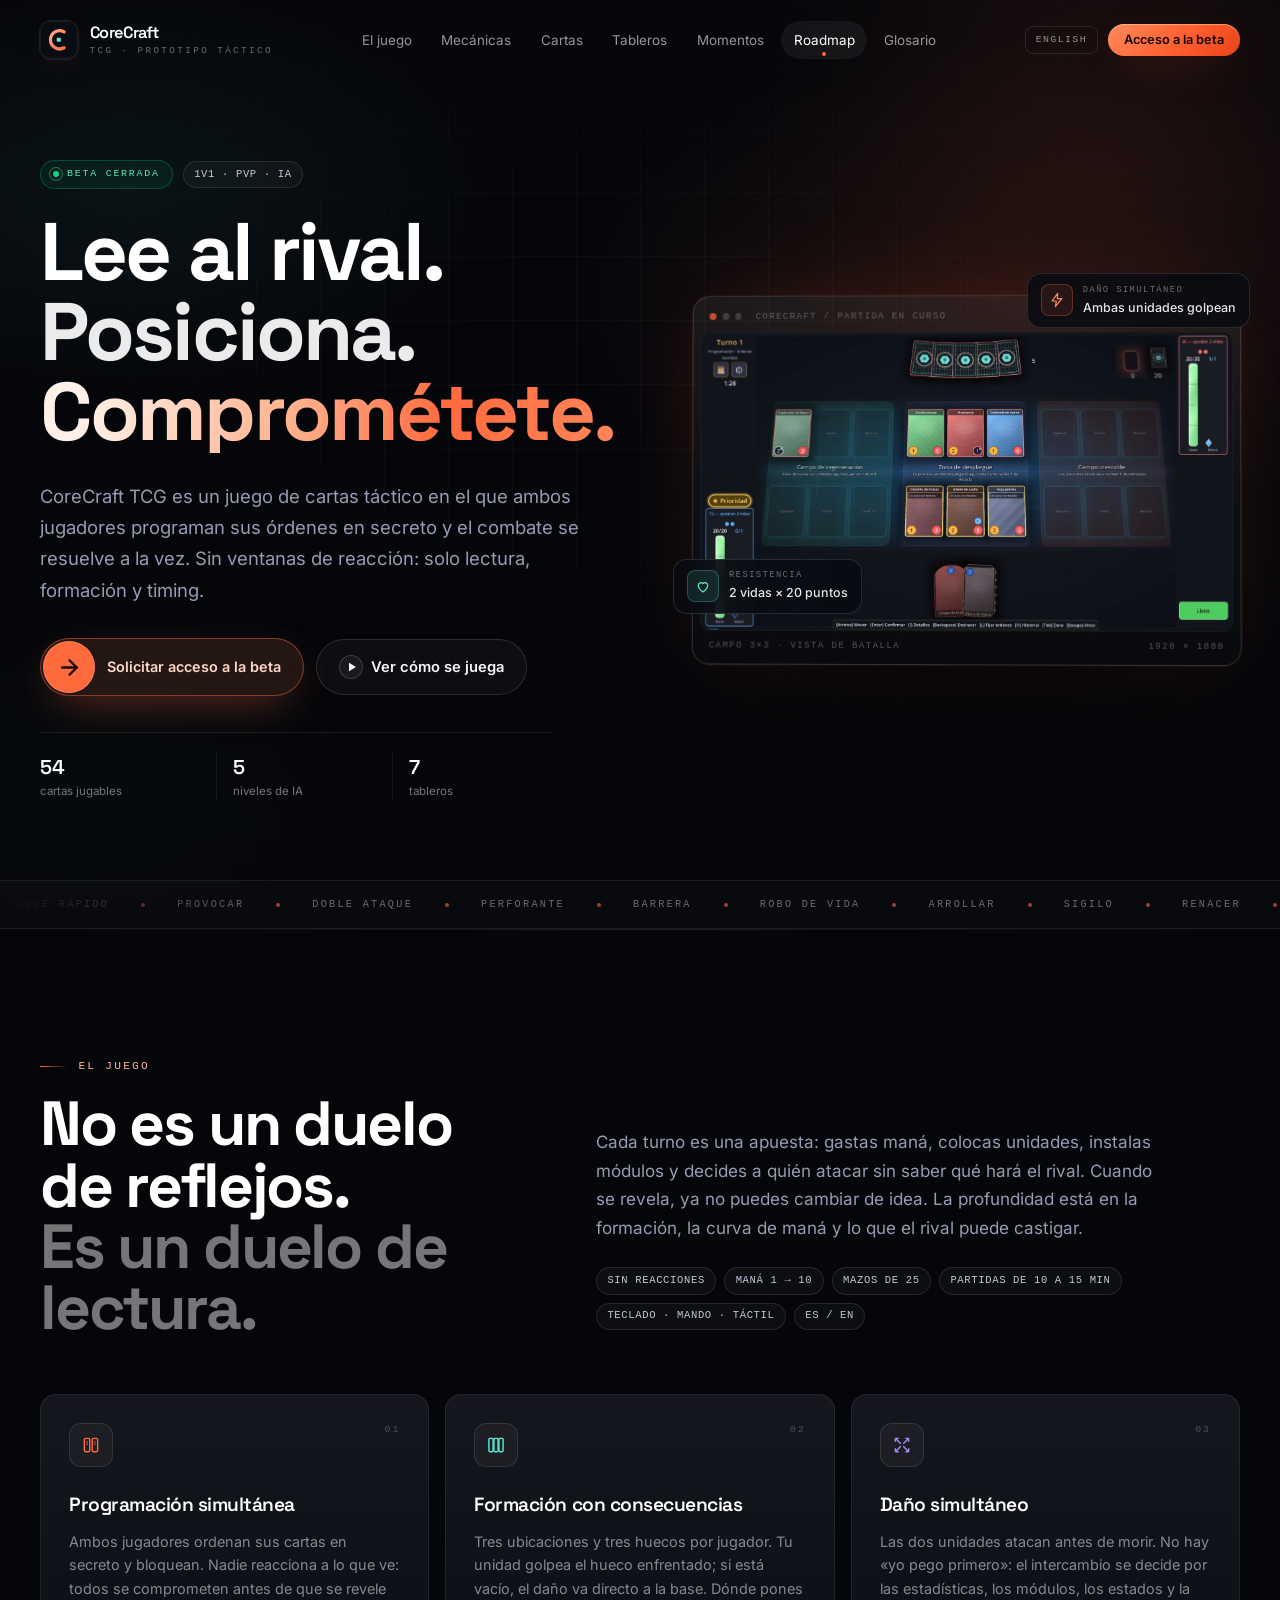
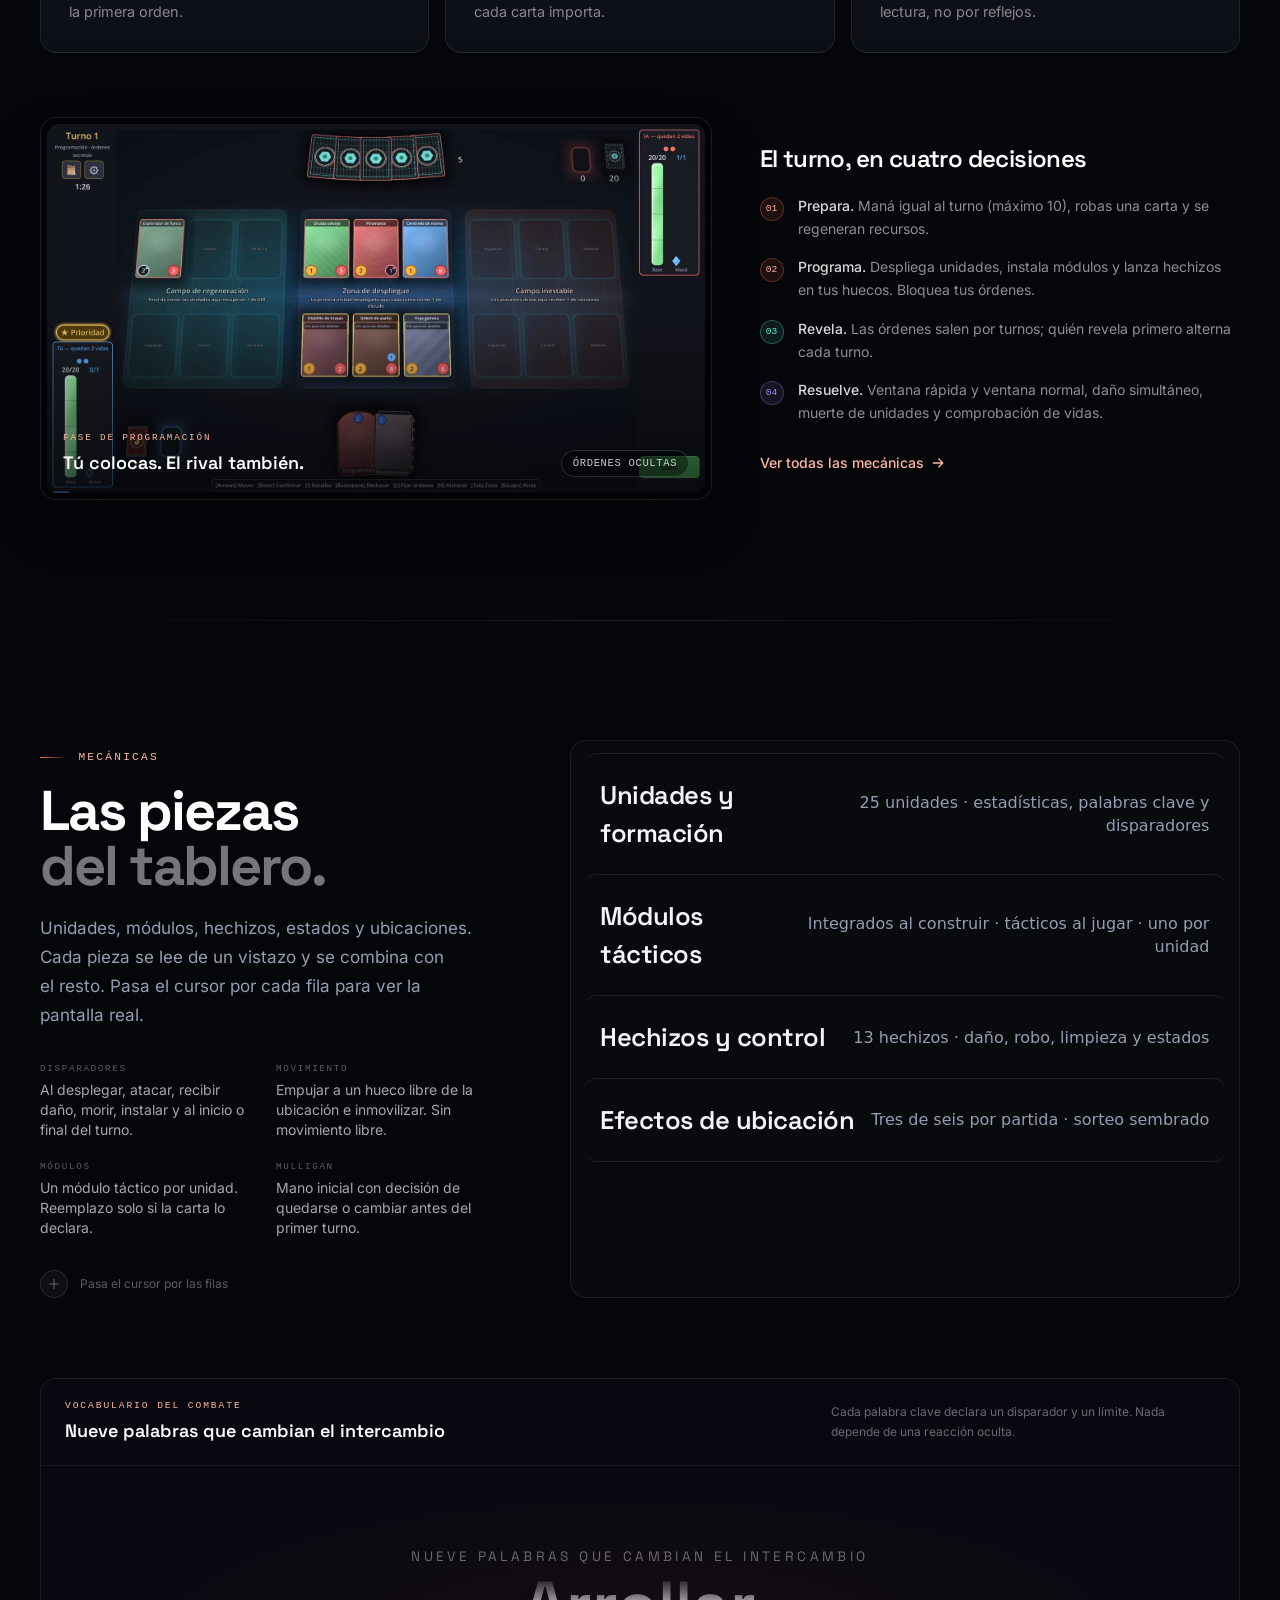
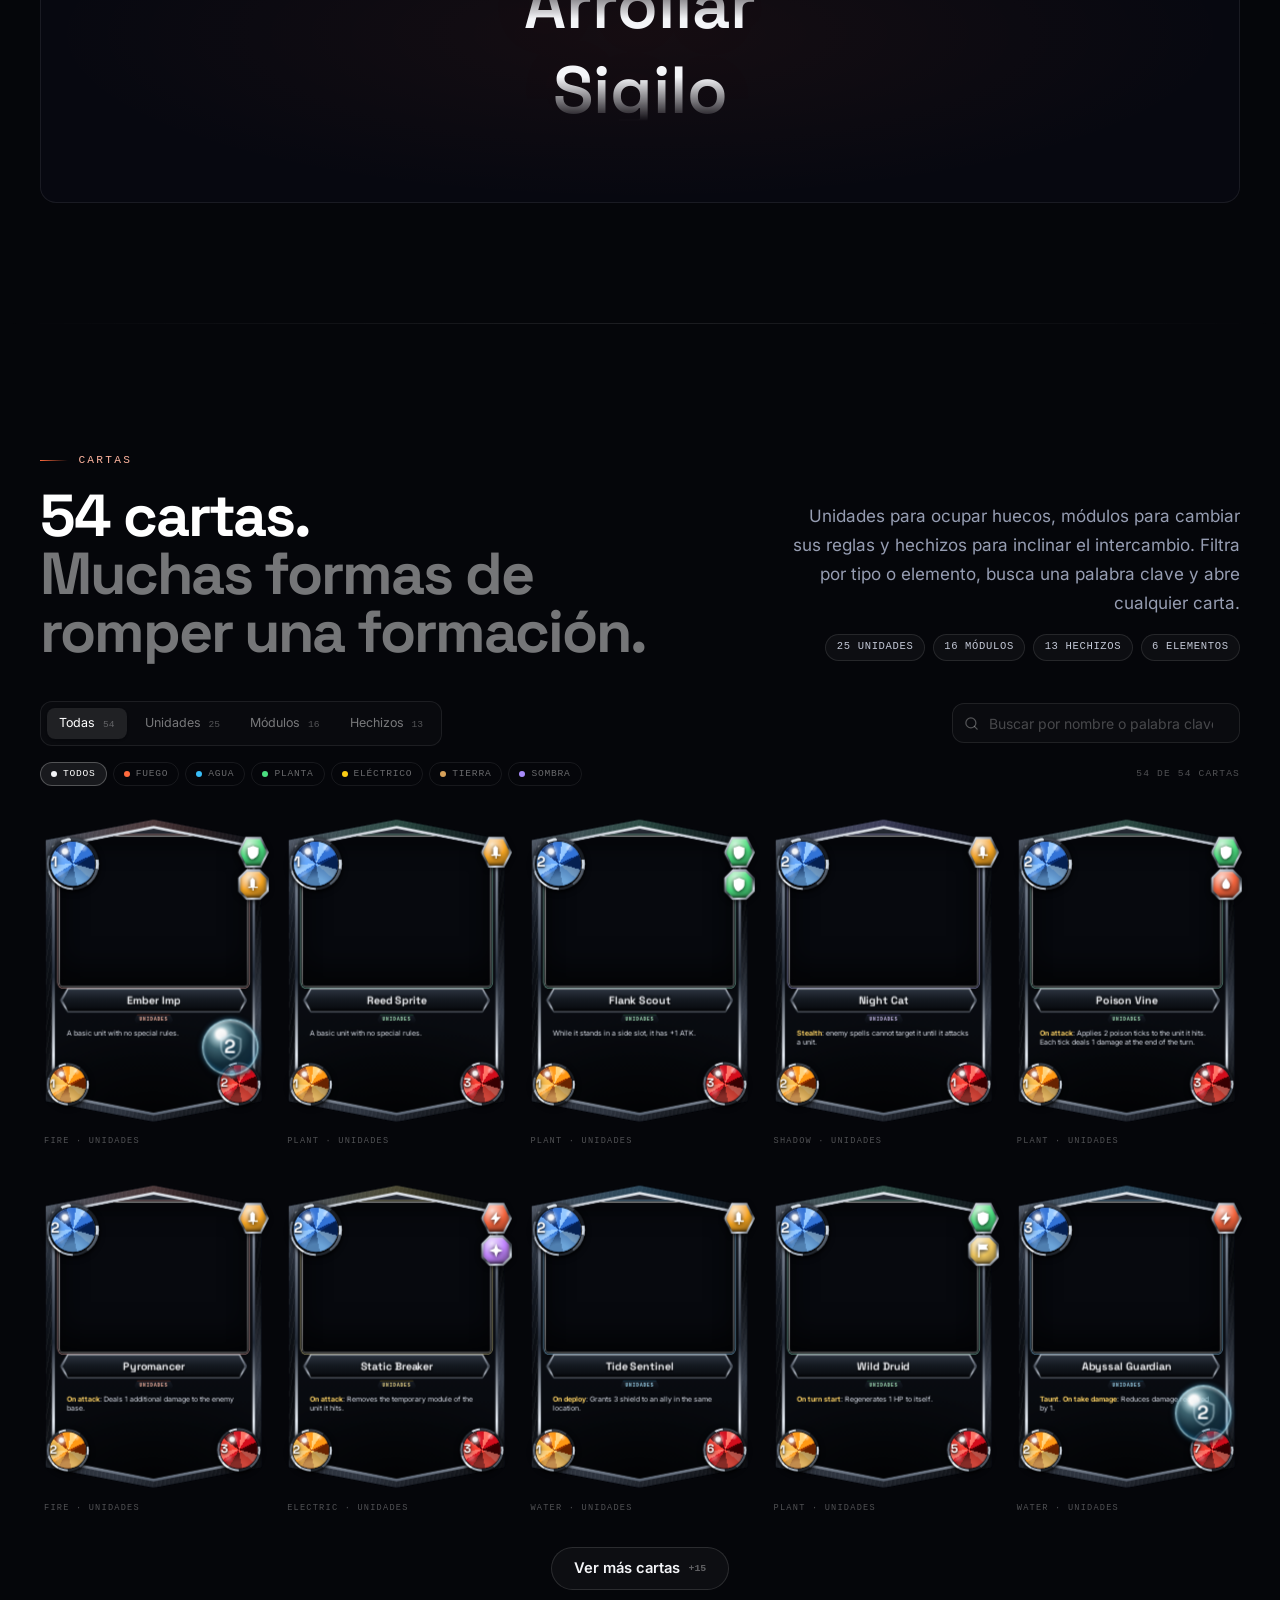
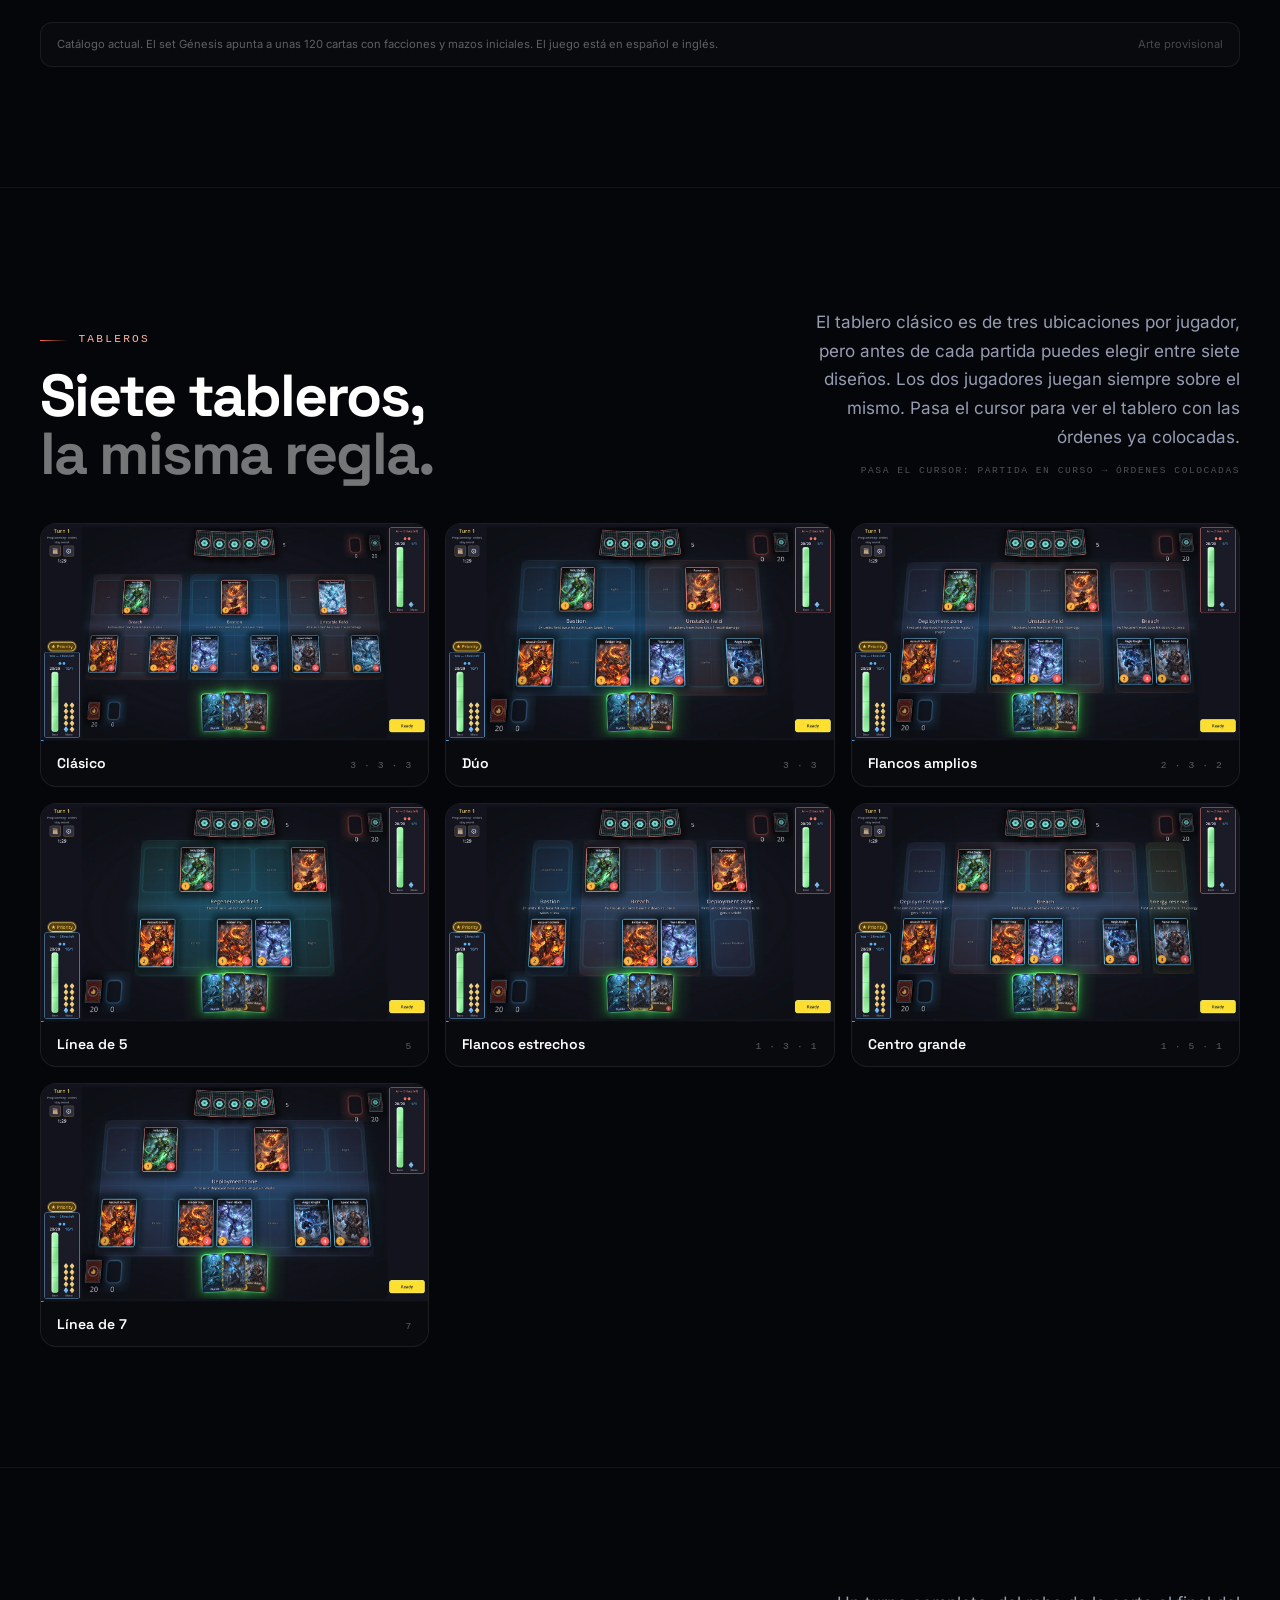
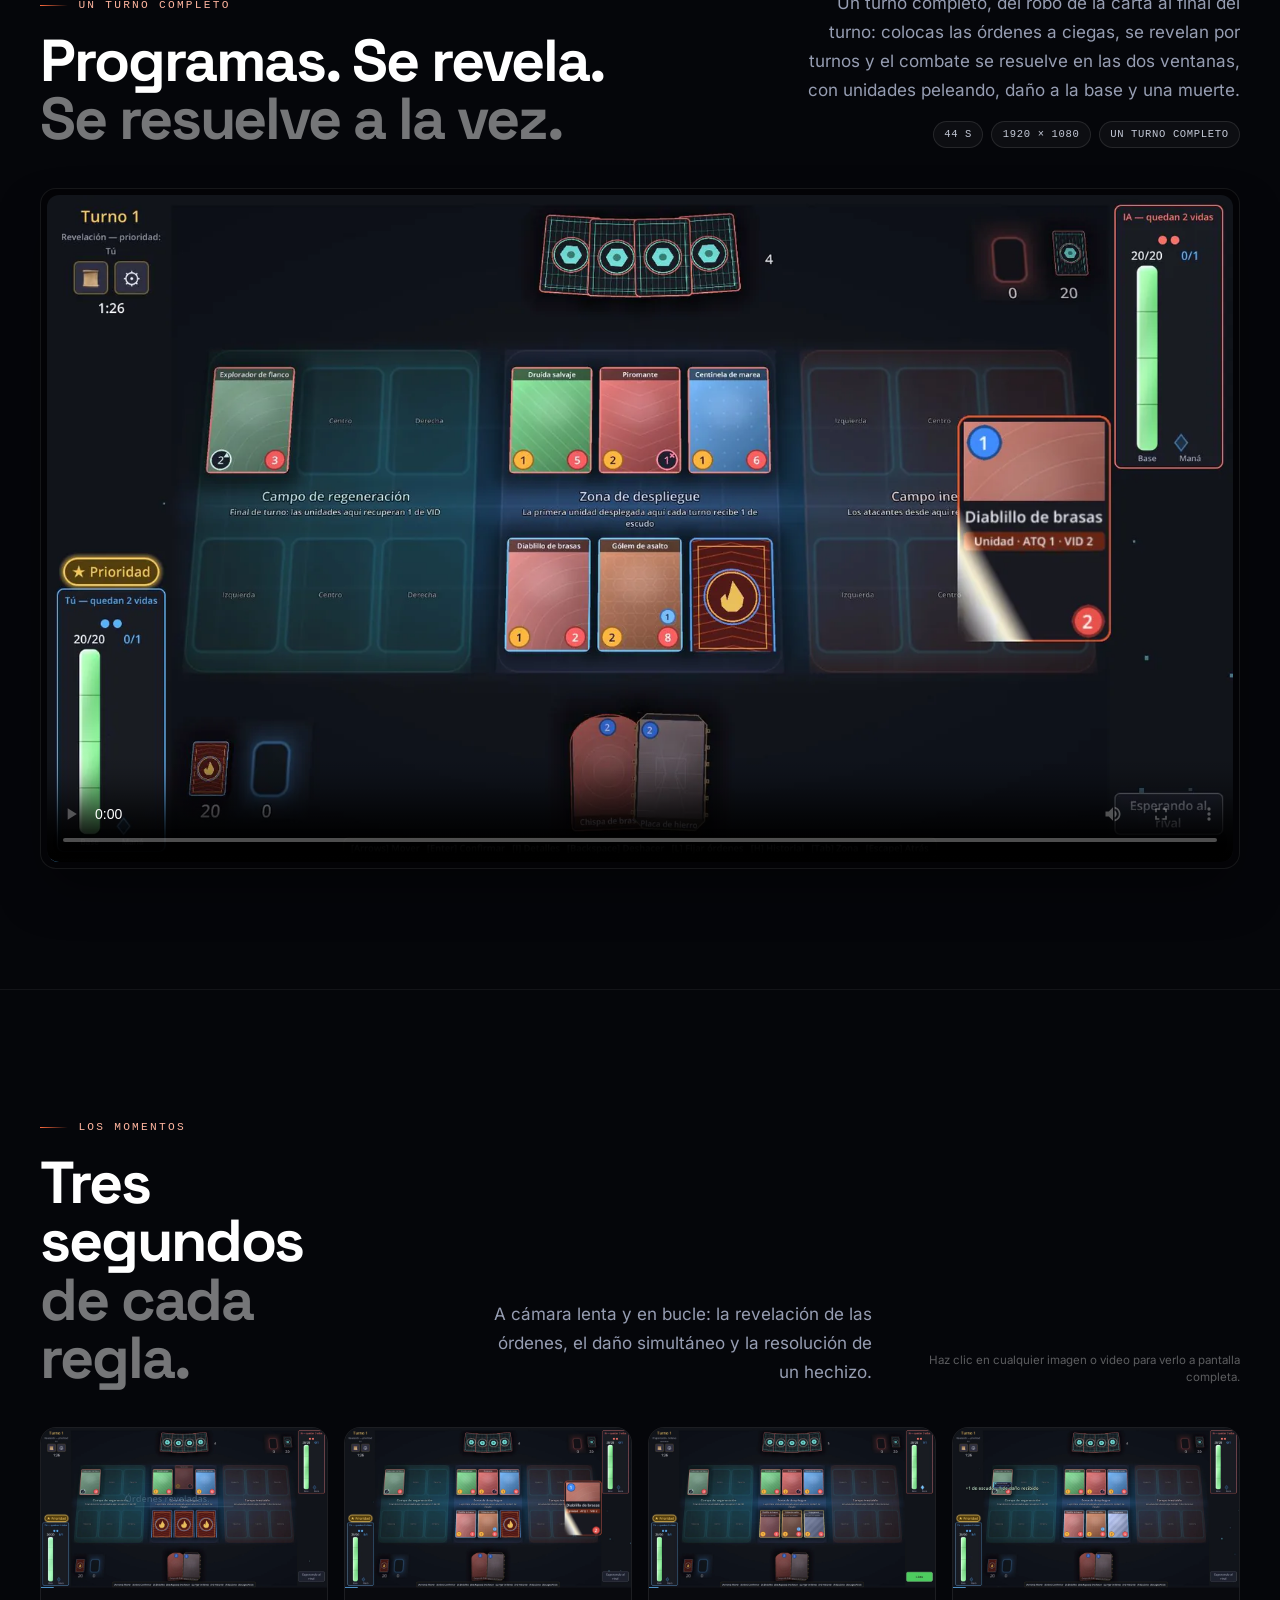
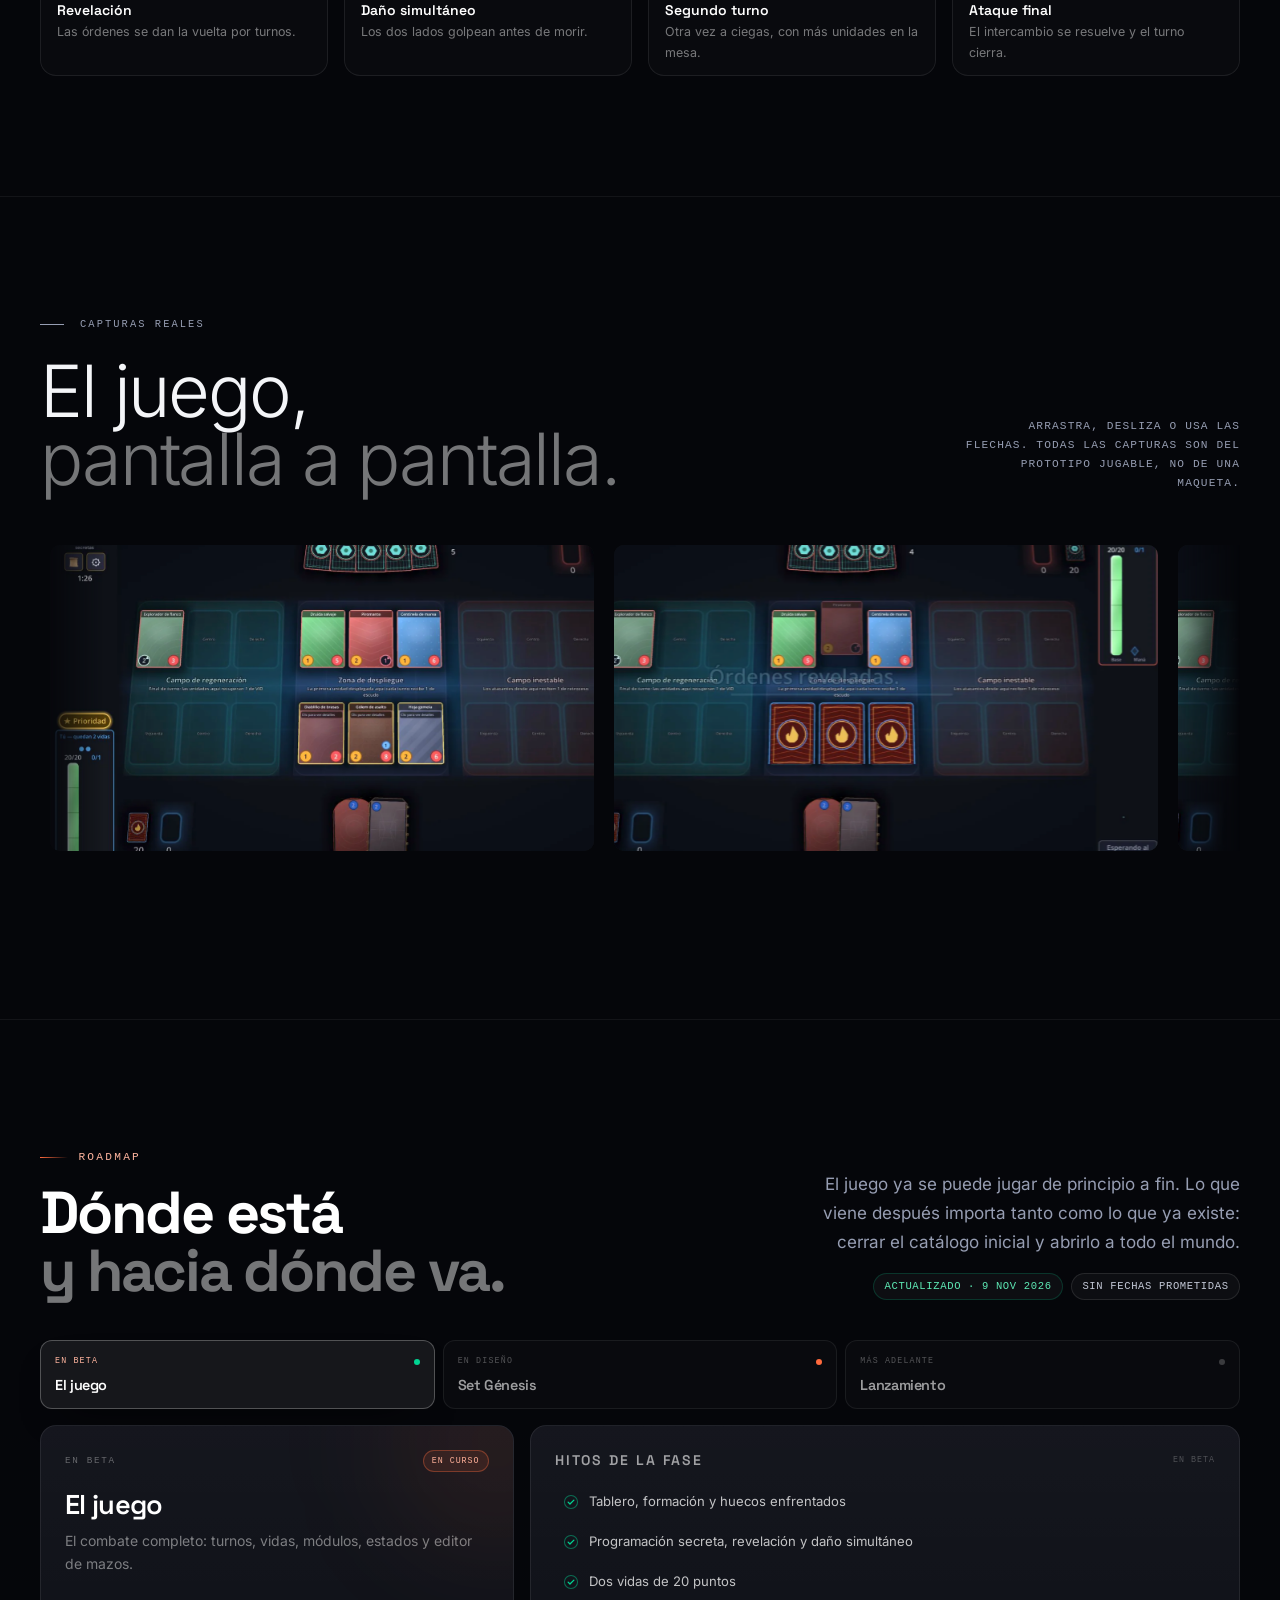
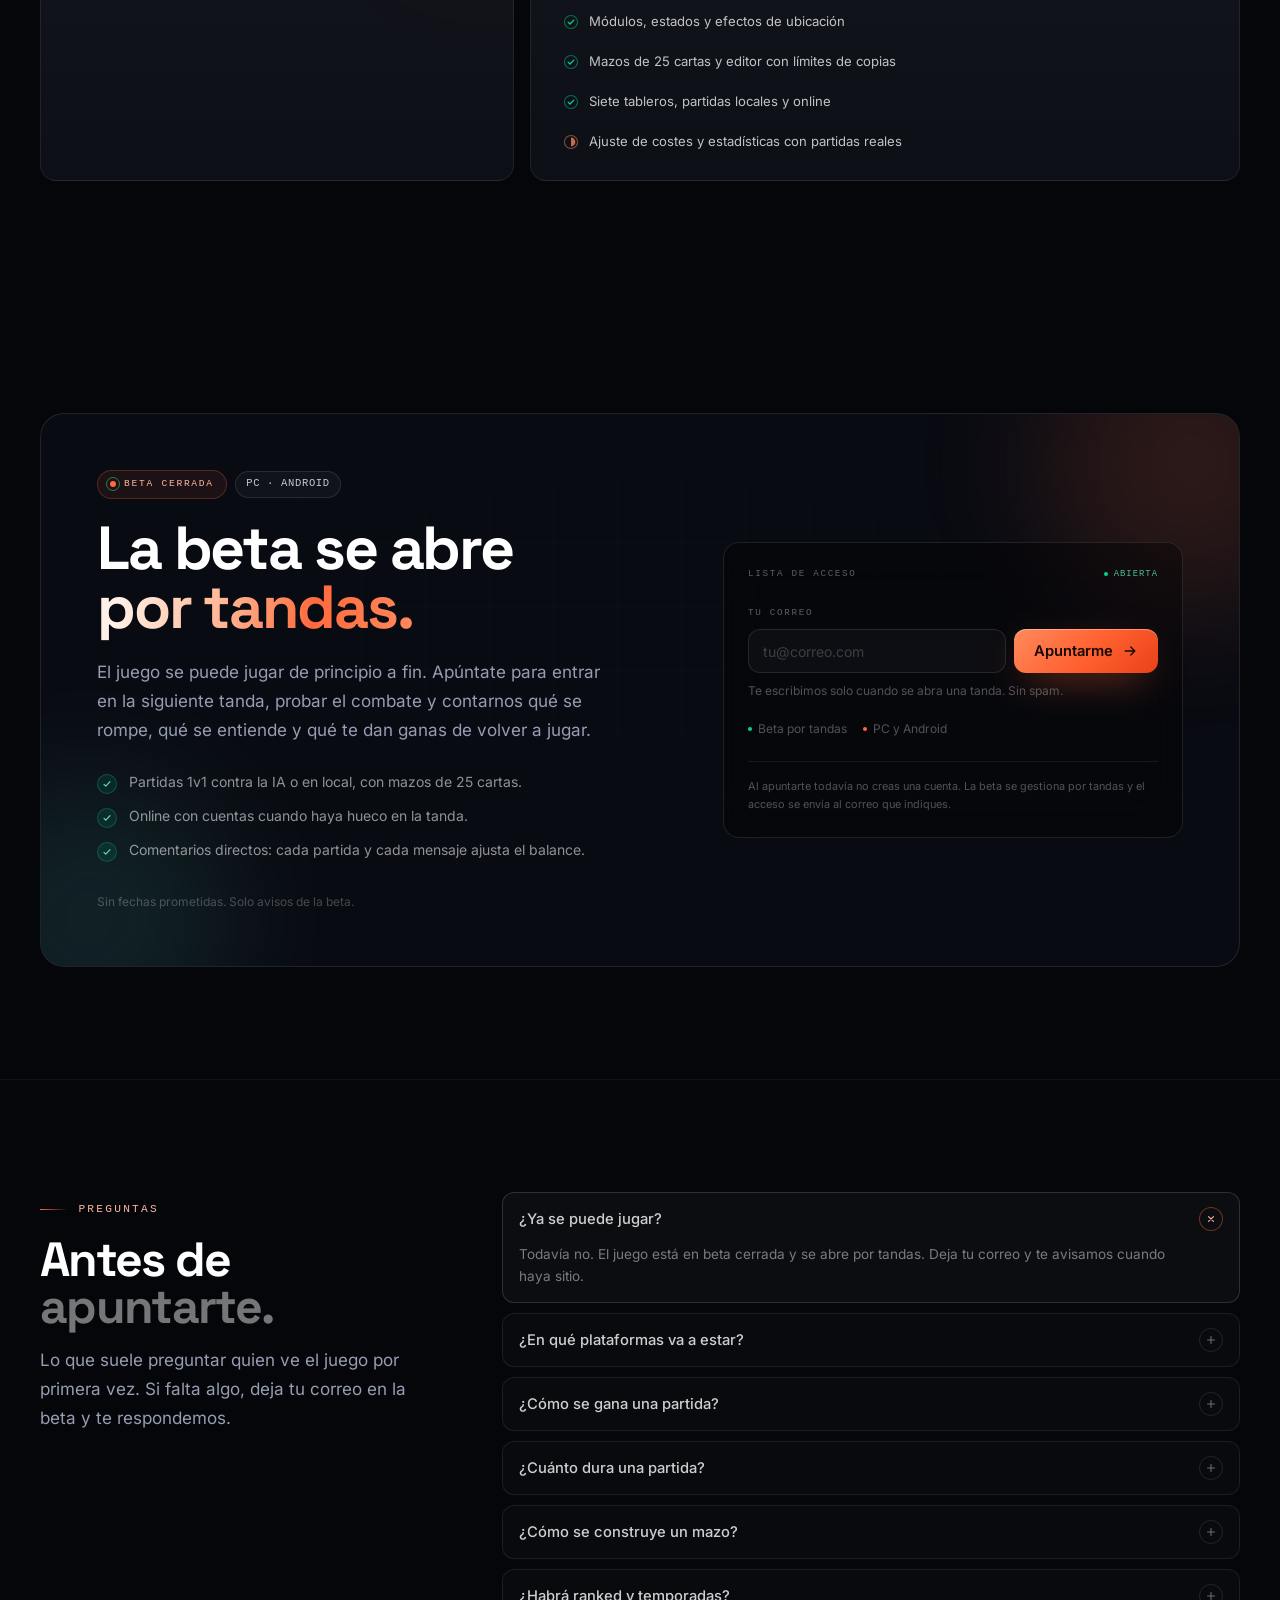
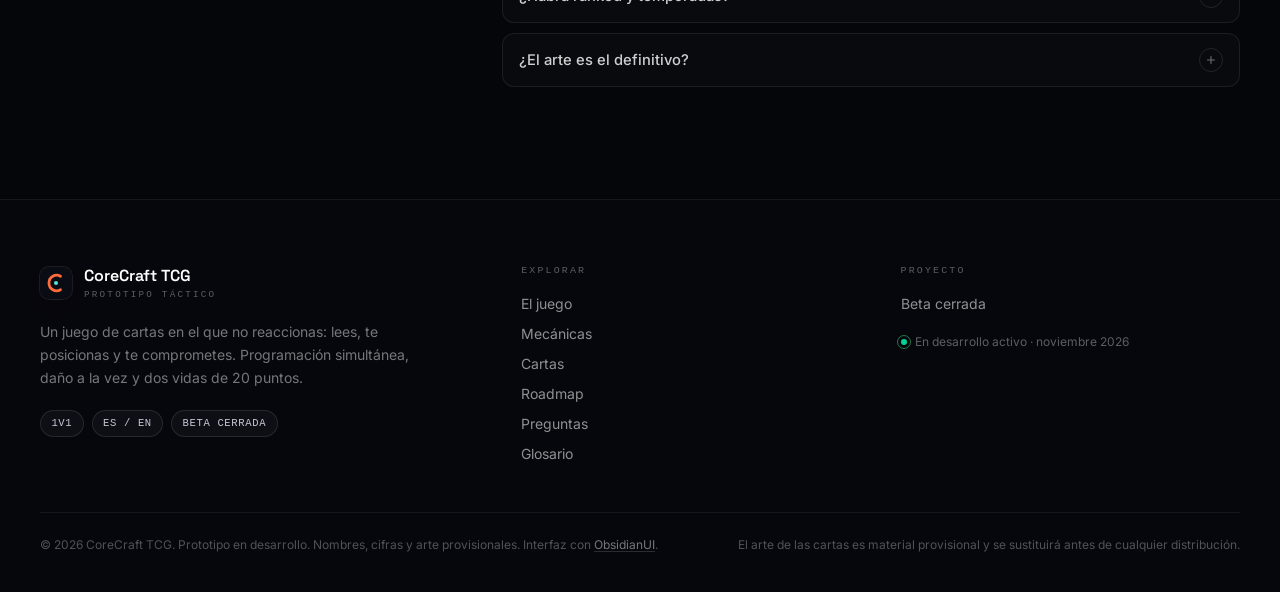
==== commit 81fe99e4: "feat(corecraft): upload the AI-art complete-turn video in all ratios 44 s with real drags, the spell" ====
--- a/core-craft/index.html
+++ b/core-craft/index.html
@@ -1,4 +1,4 @@
-<!DOCTYPE html><html lang="es" class="dark" data-astro-cid-ju4pidww><head><meta charset="UTF-8"><meta name="viewport" content="width=device-width, initial-scale=1"><meta name="generator" content="Astro v7.4.7"><title>CoreCraft TCG — Juego de cartas táctico con programación simultánea</title><meta name="description" content="Ordena tus cartas en secreto, revela por turnos y resuelve el combate a la vez. Un TCG táctico 1v1 con formación, módulos y dos vidas de 20 puntos."><link rel="canonical" href="https://jrz-labs.com/core-craft/"><link rel="icon" type="image/svg+xml" href="/core-craft/favicon.svg"><meta name="theme-color" content="#05060a"><meta name="color-scheme" content="dark"><meta property="og:type" content="website"><meta property="og:locale" content="es_ES"><meta property="og:site_name" content="CoreCraft TCG"><meta property="og:title" content="CoreCraft TCG — Juego de cartas táctico con programación simultánea"><meta property="og:description" content="Ordena tus cartas en secreto, revela por turnos y resuelve el combate a la vez. Un TCG táctico 1v1 con formación, módulos y dos vidas de 20 puntos."><meta property="og:url" content="https://jrz-labs.com/core-craft/"><meta property="og:image" content="https://jrz-labs.com/core-craft/og.jpg"><meta property="og:image:width" content="1200"><meta property="og:image:height" content="630"><meta name="twitter:card" content="summary_large_image"><meta name="twitter:title" content="CoreCraft TCG — Juego de cartas táctico con programación simultánea"><meta name="twitter:description" content="Ordena tus cartas en secreto, revela por turnos y resuelve el combate a la vez. Un TCG táctico 1v1 con formación, módulos y dos vidas de 20 puntos."><meta name="twitter:image" content="https://jrz-labs.com/core-craft/og.jpg"><script type="application/ld+json">{"@context":"https://schema.org","@type":"VideoGame","name":"CoreCraft TCG","description":"Ordena tus cartas en secreto, revela por turnos y resuelve el combate a la vez. Un TCG táctico 1v1 con formación, módulos y dos vidas de 20 puntos.","genre":["Trading Card Game","Strategy"],"gamePlatform":["PC","Web","Android"],"applicationCategory":"Game","operatingSystem":"Windows, macOS, Linux, Android","inLanguage":"es","playMode":["SinglePlayer","MultiPlayer"],"publisher":{"@type":"Organization","name":"CoreCraft"},"image":"https://jrz-labs.com/core-craft/og.jpg"}</script><link rel="stylesheet" href="/core-craft/_astro/copy.BKPRy5tt.css"><link rel="stylesheet" href="/core-craft/_astro/Home.Bi4BA5il.css"></head><body class="bg-background text-foreground antialiased" data-astro-cid-ju4pidww><div class="scroll-progress" aria-hidden="true" data-astro-cid-ju4pidww></div><svg width="0" height="0" aria-hidden="true" style="position:absolute" data-astro-cid-ju4pidww><defs data-astro-cid-ju4pidww><linearGradient id="cc-steelblade" x1="0" y1="0" x2="1" y2="1" data-astro-cid-ju4pidww><stop offset="0" stop-color="#f2f6fb" data-astro-cid-ju4pidww></stop><stop offset=".38" stop-color="#b9c3d0" data-astro-cid-ju4pidww></stop><stop offset=".62" stop-color="#6e7885" data-astro-cid-ju4pidww></stop><stop offset="1" stop-color="#dfe7f1" data-astro-cid-ju4pidww></stop></linearGradient></defs></svg><header class="site-nav" id="site-nav" data-astro-cid-ju4pidww><div class="container-x" data-astro-cid-ju4pidww><div class="flex h-[4.5rem] items-center justify-between gap-4" data-astro-cid-ju4pidww><a href="#top" class="group flex items-center gap-3" aria-label="CoreCraft TCG, ir al inicio" data-astro-cid-ju4pidww><span class="logo-mark" data-astro-cid-ju4pidww><svg viewBox="0 0 64 64" aria-hidden="true" data-astro-cid-ju4pidww><defs data-astro-cid-ju4pidww><linearGradient id="logo-g" x1="12" y1="12" x2="54" y2="54" gradientUnits="userSpaceOnUse" data-astro-cid-ju4pidww><stop stop-color="#ffb38f" data-astro-cid-ju4pidww></stop><stop offset="1" stop-color="#ff5f2e" data-astro-cid-ju4pidww></stop></linearGradient></defs><rect width="64" height="64" rx="15" fill="#0a0c14" data-astro-cid-ju4pidww></rect><rect x="1" y="1" width="62" height="62" rx="14" fill="none" stroke="rgba(255,255,255,.12)" data-astro-cid-ju4pidww></rect><path d="M41 18.5a15.5 15.5 0 1 0 0 27" fill="none" stroke="url(#logo-g)" stroke-width="5.5" stroke-linecap="round" data-astro-cid-ju4pidww></path><rect x="28.5" y="28.5" width="7" height="7" rx="1.8" fill="#5eead4" data-astro-cid-ju4pidww></rect></svg></span><span class="leading-none" data-astro-cid-ju4pidww><span class="block font-display text-[1.02rem] font-semibold tracking-tight text-white" data-astro-cid-ju4pidww>CoreCraft</span><span class="mt-1 block font-mono text-[0.58rem] uppercase tracking-[0.26em] text-white/40" data-astro-cid-ju4pidww>TCG · Prototipo táctico</span></span></a><nav class="hidden items-center gap-1 lg:flex" aria-label="Principal" data-astro-cid-ju4pidww><a href="#juego" class="nav-link " data-astro-cid-ju4pidww>El juego</a><a href="#mecanicas" class="nav-link " data-astro-cid-ju4pidww>Mecánicas</a><a href="#cartas" class="nav-link " data-astro-cid-ju4pidww>Cartas</a><a href="#tableros" class="nav-link " data-astro-cid-ju4pidww>Tableros</a><a href="#momentos" class="nav-link " data-astro-cid-ju4pidww>Momentos</a><a href="#roadmap" class="nav-link " data-astro-cid-ju4pidww>Roadmap</a><a href="glosario" class="nav-link " data-astro-cid-ju4pidww>Glosario</a></nav><div class="hidden items-center gap-2.5 sm:flex" data-astro-cid-ju4pidww><a href="/core-craft/en/" class="shrink-0 rounded-lg border border-white/10 px-2.5 py-1.5 font-mono text-[0.62rem] uppercase tracking-[0.14em] text-white/55 transition hover:border-white/25 hover:text-white" data-astro-cid-ju4pidww>English</a><a href="#beta" class="btn btn-primary !px-4 !py-2.5 !text-[0.8rem]" data-astro-cid-ju4pidww>Acceso a la beta</a></div><button class="nav-burger lg:hidden" id="nav-toggle" aria-controls="mobile-menu" aria-expanded="false" aria-label="Abrir menú" data-astro-cid-ju4pidww><span data-astro-cid-ju4pidww></span><span data-astro-cid-ju4pidww></span></button></div></div><div id="mobile-menu" class="mobile-menu lg:hidden" hidden data-astro-cid-ju4pidww><nav class="container-x flex flex-col gap-1 pb-6 pt-2" aria-label="Móvil" data-astro-cid-ju4pidww><a href="#juego" class="mobile-link" data-astro-cid-ju4pidww>El juego</a><a href="#mecanicas" class="mobile-link" data-astro-cid-ju4pidww>Mecánicas</a><a href="#cartas" class="mobile-link" data-astro-cid-ju4pidww>Cartas</a><a href="#tableros" class="mobile-link" data-astro-cid-ju4pidww>Tableros</a><a href="#momentos" class="mobile-link" data-astro-cid-ju4pidww>Momentos</a><a href="#roadmap" class="mobile-link" data-astro-cid-ju4pidww>Roadmap</a><a href="glosario" class="mobile-link" data-astro-cid-ju4pidww>Glosario</a><a href="/core-craft/en/" class="mobile-link font-mono text-[0.72rem] uppercase tracking-[0.16em] text-white/55" data-astro-cid-ju4pidww>English</a><a href="#beta" class="btn btn-primary mt-3 w-full" data-astro-cid-ju4pidww>Solicitar acceso a la beta</a></nav></div></header><main id="top" data-astro-cid-ju4pidww><section class="hero relative overflow-hidden pt-32 sm:pt-36 lg:pt-40" aria-labelledby="hero-title" data-astro-cid-ge2uvauf><div class="hero-bg" aria-hidden="true" data-astro-cid-ge2uvauf><div class="hero-glow hero-glow-a" data-astro-cid-ge2uvauf></div><div class="hero-glow hero-glow-b" data-astro-cid-ge2uvauf></div><div class="absolute inset-0 grid-bg opacity-60" data-astro-cid-ge2uvauf></div><div class="hero-vignette" data-astro-cid-ge2uvauf></div></div><div class="container-x relative" data-astro-cid-ge2uvauf><div class="grid items-center gap-14 xl:grid-cols-[minmax(0,1.04fr)_minmax(0,0.96fr)] xl:gap-14" data-astro-cid-ge2uvauf><div class="max-w-2xl" data-astro-cid-ge2uvauf><div class="flex flex-wrap items-center gap-2.5" data-reveal data-astro-cid-ge2uvauf><span class="inline-flex items-center gap-2 rounded-full border border-emerald-400/25 bg-emerald-400/[0.07] px-3 py-1.5 font-mono text-[0.62rem] uppercase tracking-[0.18em] text-emerald-300" data-astro-cid-ge2uvauf><span class="pulse-dot inline-block h-1.5 w-1.5 rounded-full bg-emerald-400" data-astro-cid-ge2uvauf></span>Beta cerrada</span><span class="chip" data-astro-cid-ge2uvauf>1v1 · PvP · IA</span></div><h1 id="hero-title" class="display-title mt-6 text-[clamp(2.35rem,7.1vw,5.1rem)]" data-reveal style="--reveal-delay:60ms" data-astro-cid-ge2uvauf><span class="block text-white" data-astro-cid-ge2uvauf>Lee al rival.</span><span class="block text-white/92" data-astro-cid-ge2uvauf>Posiciona.</span><span class="block text-gradient-ember" data-astro-cid-ge2uvauf>Comprométete.</span></h1><p class="lead mt-7 max-w-xl text-[1.08rem] sm:text-[1.15rem]" data-reveal style="--reveal-delay:120ms" data-astro-cid-ge2uvauf>CoreCraft TCG es un juego de cartas táctico en el que ambos jugadores programan sus órdenes en secreto y el combate se resuelve a la vez. Sin ventanas de reacción: solo lectura, formación y timing.</p><div class="mt-8 flex flex-col gap-3 sm:flex-row sm:items-center" data-reveal style="--reveal-delay:180ms" data-astro-cid-ge2uvauf><a class="obsidian-discover-button obsidian-cta w-full justify-center sm:w-auto" href="#beta"><span class="obsidian-discover-button__fill" aria-hidden="true"></span><span class="obsidian-discover-button__icon" aria-hidden="true"><svg xmlns="http://www.w3.org/2000/svg" width="25" height="25" viewBox="0 0 24 24" fill="none" stroke="currentColor" stroke-width="2.25" stroke-linecap="round" stroke-linejoin="round" class="lucide lucide-arrow-right" aria-hidden="true"><path d="M5 12h14"></path><path d="m12 5 7 7-7 7"></path></svg></span><span class="obsidian-discover-button__text">Solicitar acceso a la beta</span></a><a href="#juego" class="btn btn-ghost group min-h-14" data-astro-cid-ge2uvauf><span class="grid h-6 w-6 place-items-center rounded-full border border-white/15 bg-white/5" data-astro-cid-ge2uvauf><svg class="ml-0.5 h-3 w-3" viewBox="0 0 12 12" fill="currentColor" aria-hidden="true" data-astro-cid-ge2uvauf><path d="M3 1.8v8.4L10 6 3 1.8Z" data-astro-cid-ge2uvauf></path></svg></span>Ver cómo se juega</a></div><div class="mt-9 grid max-w-lg grid-cols-3 gap-4 border-t border-white/[0.08] pt-5" data-reveal style="--reveal-delay:240ms" data-astro-cid-ge2uvauf><div data-astro-cid-ge2uvauf><div class="font-display text-xl font-semibold text-white" data-astro-cid-ge2uvauf>54</div><div class="mt-0.5 text-[0.72rem] text-white/45" data-astro-cid-ge2uvauf>cartas jugables</div></div><div class="border-l border-white/[0.08] pl-4" data-astro-cid-ge2uvauf><div class="font-display text-xl font-semibold text-white" data-astro-cid-ge2uvauf>5</div><div class="mt-0.5 text-[0.72rem] text-white/45" data-astro-cid-ge2uvauf>niveles de IA</div></div><div class="border-l border-white/[0.08] pl-4" data-astro-cid-ge2uvauf><div class="font-display text-xl font-semibold text-white" data-astro-cid-ge2uvauf>7</div><div class="mt-0.5 text-[0.72rem] text-white/45" data-astro-cid-ge2uvauf>tableros</div></div></div></div><div class="relative" data-reveal style="--reveal-delay:160ms" data-astro-cid-ge2uvauf><div class="hero-frame" data-astro-cid-ge2uvauf><div class="hero-chrome" aria-hidden="true" data-astro-cid-ge2uvauf><span class="hero-dot" data-astro-cid-ge2uvauf></span><span class="hero-dot" data-astro-cid-ge2uvauf></span><span class="hero-dot" data-astro-cid-ge2uvauf></span><span class="ml-2 font-mono text-[0.58rem] tracking-[0.14em] text-white/30" data-astro-cid-ge2uvauf>CORECRAFT / PARTIDA EN CURSO</span><span class="ml-auto hidden items-center gap-1.5 font-mono text-[0.55rem] uppercase tracking-[0.16em] text-emerald-300/80 sm:flex" data-astro-cid-ge2uvauf><span class="h-1 w-1 rounded-full bg-emerald-400" data-astro-cid-ge2uvauf></span> Turno 1</span></div><div class="hero-screen" data-astro-cid-ge2uvauf><video src="/core-craft/video/turn-16x9-v3.mp4" data-mobile-src="/core-craft/video/turn-16x9-mobile-v3.mp4" poster="/core-craft/screenshots/programming.webp" autoplay muted loop playsinline aria-label="Un turno completo en el tablero 3D: programación, revelación y combate" data-astro-cid-ge2uvauf></video><div class="hero-scanline" aria-hidden="true" data-astro-cid-ge2uvauf></div></div><div class="hero-frame-footer" aria-hidden="true" data-astro-cid-ge2uvauf><span class="font-mono text-[0.55rem] uppercase tracking-[0.18em] text-white/30" data-astro-cid-ge2uvauf>Campo 3×3 · Vista de batalla</span><span class="font-mono text-[0.55rem] uppercase tracking-[0.18em] text-white/30" data-astro-cid-ge2uvauf>1920 × 1080</span></div></div><div class="hero-float hero-float-a float-slow" data-astro-cid-ge2uvauf><div class="flex items-center gap-2.5" data-astro-cid-ge2uvauf><span class="grid h-8 w-8 place-items-center rounded-lg border border-[#ff6a3d]/30 bg-[#ff6a3d]/10 text-[#ff8a5c]" data-astro-cid-ge2uvauf><svg class="h-4 w-4" viewBox="0 0 24 24" fill="none" stroke="currentColor" stroke-width="1.8" aria-hidden="true" data-astro-cid-ge2uvauf><path d="M13 2 4.5 13.5H11L9.5 22 19 10h-6.5L13 2Z" stroke-linejoin="round" data-astro-cid-ge2uvauf></path></svg></span><div data-astro-cid-ge2uvauf><div class="font-mono text-[0.55rem] uppercase tracking-[0.16em] text-white/40" data-astro-cid-ge2uvauf>Daño simultáneo</div><div class="mt-0.5 text-[0.78rem] font-medium text-white/90" data-astro-cid-ge2uvauf>Ambas unidades golpean</div></div></div></div><div class="hero-float hero-float-b float-slow" style="animation-delay: -2.8s" data-astro-cid-ge2uvauf><div class="flex items-center gap-2.5" data-astro-cid-ge2uvauf><span class="grid h-8 w-8 place-items-center rounded-lg border border-[#5eead4]/25 bg-[#5eead4]/10 text-[#5eead4]" data-astro-cid-ge2uvauf><svg class="h-4 w-4" viewBox="0 0 24 24" fill="none" stroke="currentColor" stroke-width="1.8" aria-hidden="true" data-astro-cid-ge2uvauf><path d="M12 21s-7-4.4-7-10a4 4 0 0 1 7-2.6A4 4 0 0 1 19 11c0 5.6-7 10-7 10Z" stroke-linejoin="round" data-astro-cid-ge2uvauf></path></svg></span><div data-astro-cid-ge2uvauf><div class="font-mono text-[0.55rem] uppercase tracking-[0.16em] text-white/40" data-astro-cid-ge2uvauf>Resistencia</div><div class="mt-0.5 text-[0.78rem] font-medium text-white/90" data-astro-cid-ge2uvauf>2 vidas × 20 puntos</div></div></div></div></div></div></div><div class="marquee-wrap relative mt-16 overflow-hidden border-y border-white/[0.07] bg-white/[0.018] py-4 sm:mt-20" data-astro-cid-ge2uvauf><div class="marquee mask-fade-x items-center gap-8" aria-hidden="true" data-astro-cid-ge2uvauf><span class="flex shrink-0 items-center gap-8" data-astro-cid-ge2uvauf><span class="font-mono text-[0.64rem] uppercase tracking-[0.22em] text-white/40" data-astro-cid-ge2uvauf>Ataque rápido</span><span class="h-1 w-1 rounded-full bg-[#ff6a3d]/60" data-astro-cid-ge2uvauf></span></span><span class="flex shrink-0 items-center gap-8" data-astro-cid-ge2uvauf><span class="font-mono text-[0.64rem] uppercase tracking-[0.22em] text-white/40" data-astro-cid-ge2uvauf>Provocar</span><span class="h-1 w-1 rounded-full bg-[#ff6a3d]/60" data-astro-cid-ge2uvauf></span></span><span class="flex shrink-0 items-center gap-8" data-astro-cid-ge2uvauf><span class="font-mono text-[0.64rem] uppercase tracking-[0.22em] text-white/40" data-astro-cid-ge2uvauf>Doble ataque</span><span class="h-1 w-1 rounded-full bg-[#ff6a3d]/60" data-astro-cid-ge2uvauf></span></span><span class="flex shrink-0 items-center gap-8" data-astro-cid-ge2uvauf><span class="font-mono text-[0.64rem] uppercase tracking-[0.22em] text-white/40" data-astro-cid-ge2uvauf>Perforante</span><span class="h-1 w-1 rounded-full bg-[#ff6a3d]/60" data-astro-cid-ge2uvauf></span></span><span class="flex shrink-0 items-center gap-8" data-astro-cid-ge2uvauf><span class="font-mono text-[0.64rem] uppercase tracking-[0.22em] text-white/40" data-astro-cid-ge2uvauf>Barrera</span><span class="h-1 w-1 rounded-full bg-[#ff6a3d]/60" data-astro-cid-ge2uvauf></span></span><span class="flex shrink-0 items-center gap-8" data-astro-cid-ge2uvauf><span class="font-mono text-[0.64rem] uppercase tracking-[0.22em] text-white/40" data-astro-cid-ge2uvauf>Robo de vida</span><span class="h-1 w-1 rounded-full bg-[#ff6a3d]/60" data-astro-cid-ge2uvauf></span></span><span class="flex shrink-0 items-center gap-8" data-astro-cid-ge2uvauf><span class="font-mono text-[0.64rem] uppercase tracking-[0.22em] text-white/40" data-astro-cid-ge2uvauf>Arrollar</span><span class="h-1 w-1 rounded-full bg-[#ff6a3d]/60" data-astro-cid-ge2uvauf></span></span><span class="flex shrink-0 items-center gap-8" data-astro-cid-ge2uvauf><span class="font-mono text-[0.64rem] uppercase tracking-[0.22em] text-white/40" data-astro-cid-ge2uvauf>Sigilo</span><span class="h-1 w-1 rounded-full bg-[#ff6a3d]/60" data-astro-cid-ge2uvauf></span></span><span class="flex shrink-0 items-center gap-8" data-astro-cid-ge2uvauf><span class="font-mono text-[0.64rem] uppercase tracking-[0.22em] text-white/40" data-astro-cid-ge2uvauf>Renacer</span><span class="h-1 w-1 rounded-full bg-[#ff6a3d]/60" data-astro-cid-ge2uvauf></span></span><span class="flex shrink-0 items-center gap-8" data-astro-cid-ge2uvauf><span class="font-mono text-[0.64rem] uppercase tracking-[0.22em] text-white/40" data-astro-cid-ge2uvauf>Ataque rápido</span><span class="h-1 w-1 rounded-full bg-[#ff6a3d]/60" data-astro-cid-ge2uvauf></span></span><span class="flex shrink-0 items-center gap-8" data-astro-cid-ge2uvauf><span class="font-mono text-[0.64rem] uppercase tracking-[0.22em] text-white/40" data-astro-cid-ge2uvauf>Provocar</span><span class="h-1 w-1 rounded-full bg-[#ff6a3d]/60" data-astro-cid-ge2uvauf></span></span><span class="flex shrink-0 items-center gap-8" data-astro-cid-ge2uvauf><span class="font-mono text-[0.64rem] uppercase tracking-[0.22em] text-white/40" data-astro-cid-ge2uvauf>Doble ataque</span><span class="h-1 w-1 rounded-full bg-[#ff6a3d]/60" data-astro-cid-ge2uvauf></span></span><span class="flex shrink-0 items-center gap-8" data-astro-cid-ge2uvauf><span class="font-mono text-[0.64rem] uppercase tracking-[0.22em] text-white/40" data-astro-cid-ge2uvauf>Perforante</span><span class="h-1 w-1 rounded-full bg-[#ff6a3d]/60" data-astro-cid-ge2uvauf></span></span><span class="flex shrink-0 items-center gap-8" data-astro-cid-ge2uvauf><span class="font-mono text-[0.64rem] uppercase tracking-[0.22em] text-white/40" data-astro-cid-ge2uvauf>Barrera</span><span class="h-1 w-1 rounded-full bg-[#ff6a3d]/60" data-astro-cid-ge2uvauf></span></span><span class="flex shrink-0 items-center gap-8" data-astro-cid-ge2uvauf><span class="font-mono text-[0.64rem] uppercase tracking-[0.22em] text-white/40" data-astro-cid-ge2uvauf>Robo de vida</span><span class="h-1 w-1 rounded-full bg-[#ff6a3d]/60" data-astro-cid-ge2uvauf></span></span><span class="flex shrink-0 items-center gap-8" data-astro-cid-ge2uvauf><span class="font-mono text-[0.64rem] uppercase tracking-[0.22em] text-white/40" data-astro-cid-ge2uvauf>Arrollar</span><span class="h-1 w-1 rounded-full bg-[#ff6a3d]/60" data-astro-cid-ge2uvauf></span></span><span class="flex shrink-0 items-center gap-8" data-astro-cid-ge2uvauf><span class="font-mono text-[0.64rem] uppercase tracking-[0.22em] text-white/40" data-astro-cid-ge2uvauf>Sigilo</span><span class="h-1 w-1 rounded-full bg-[#ff6a3d]/60" data-astro-cid-ge2uvauf></span></span><span class="flex shrink-0 items-center gap-8" data-astro-cid-ge2uvauf><span class="font-mono text-[0.64rem] uppercase tracking-[0.22em] text-white/40" data-astro-cid-ge2uvauf>Renacer</span><span class="h-1 w-1 rounded-full bg-[#ff6a3d]/60" data-astro-cid-ge2uvauf></span></span></div></div></section><section id="juego" class="section relative overflow-hidden"><div class="absolute inset-x-0 top-0 h-px bg-gradient-to-r from-transparent via-white/10 to-transparent"></div><div class="container-x"><div class="grid gap-12 lg:grid-cols-[0.85fr_1.15fr] lg:items-end lg:gap-20"><div><p class="eyebrow" data-reveal>El juego</p><h2 class="display-title mt-5 text-[clamp(2.2rem,5vw,3.9rem)] text-white" data-reveal style="--reveal-delay:60ms">No es un duelo de reflejos.<br><span class="text-white/45">Es un duelo de lectura.</span></h2></div><div class="lg:pb-2"><p class="lead max-w-xl" data-reveal style="--reveal-delay:120ms">Cada turno es una apuesta: gastas maná, colocas unidades, instalas módulos y decides a quién atacar sin saber qué hará el rival. Cuando se revela, ya no puedes cambiar de idea. La profundidad está en la formación, la curva de maná y lo que el rival puede castigar.</p><div class="mt-6 flex flex-wrap gap-2" data-reveal style="--reveal-delay:180ms"><span class="chip">Sin reacciones</span><span class="chip">Maná 1 → 10</span><span class="chip">Mazos de 25</span><span class="chip">Partidas de 10 a 15 min</span><span class="chip">Teclado · Mando · Táctil</span><span class="chip">ES / EN</span></div></div></div><div class="mt-14 grid gap-4 md:grid-cols-3"><article class="surface surface-hover group relative overflow-hidden rounded-2xl p-6 sm:p-7" data-reveal style="--reveal-delay:0ms"><div class="pointer-events-none absolute -right-16 -top-16 h-40 w-40 rounded-full opacity-0 blur-3xl transition-opacity duration-500 group-hover:opacity-60" style="background:#ff6a3d"></div><div class="flex items-start justify-between"><span class="grid h-11 w-11 place-items-center rounded-xl border border-white/10 bg-white/[0.04]" style="color:#ff6a3d"><svg class="h-5 w-5" viewBox="0 0 24 24" fill="none" stroke="currentColor" stroke-width="1.7" aria-hidden="true"><rect x="4" y="4" width="6.5" height="16" rx="1.6"></rect><rect x="13.5" y="4" width="6.5" height="16" rx="1.6"></rect><path d="M6.6 8h1.3M6.6 11h1.3M16.1 8h1.3M16.1 11h1.3"></path></svg></span><span class="font-mono text-[0.62rem] tracking-[0.2em] text-white/25">01</span></div><h3 class="mt-6 font-display text-[1.2rem] font-semibold tracking-tight text-white">Programación simultánea</h3><p class="mt-2.5 text-[0.9rem] leading-relaxed text-white/50">Ambos jugadores ordenan sus cartas en secreto y bloquean. Nadie reacciona a lo que ve: todos se comprometen antes de que se revele la primera orden.</p></article><article class="surface surface-hover group relative overflow-hidden rounded-2xl p-6 sm:p-7" data-reveal style="--reveal-delay:70ms"><div class="pointer-events-none absolute -right-16 -top-16 h-40 w-40 rounded-full opacity-0 blur-3xl transition-opacity duration-500 group-hover:opacity-60" style="background:#5eead4"></div><div class="flex items-start justify-between"><span class="grid h-11 w-11 place-items-center rounded-xl border border-white/10 bg-white/[0.04]" style="color:#5eead4"><svg class="h-5 w-5" viewBox="0 0 24 24" fill="none" stroke="currentColor" stroke-width="1.7" aria-hidden="true"><rect x="3.5" y="4" width="5" height="16" rx="1.3"></rect><rect x="9.5" y="4" width="5" height="16" rx="1.3"></rect><rect x="15.5" y="4" width="5" height="16" rx="1.3"></rect></svg></span><span class="font-mono text-[0.62rem] tracking-[0.2em] text-white/25">02</span></div><h3 class="mt-6 font-display text-[1.2rem] font-semibold tracking-tight text-white">Formación con consecuencias</h3><p class="mt-2.5 text-[0.9rem] leading-relaxed text-white/50">Tres ubicaciones y tres huecos por jugador. Tu unidad golpea el hueco enfrentado; si está vacío, el daño va directo a la base. Dónde pones cada carta importa.</p></article><article class="surface surface-hover group relative overflow-hidden rounded-2xl p-6 sm:p-7" data-reveal style="--reveal-delay:140ms"><div class="pointer-events-none absolute -right-16 -top-16 h-40 w-40 rounded-full opacity-0 blur-3xl transition-opacity duration-500 group-hover:opacity-60" style="background:#a78bfa"></div><div class="flex items-start justify-between"><span class="grid h-11 w-11 place-items-center rounded-xl border border-white/10 bg-white/[0.04]" style="color:#a78bfa"><svg class="h-5 w-5" viewBox="0 0 24 24" fill="none" stroke="currentColor" stroke-width="1.7" aria-hidden="true"><path d="m4 4 6.5 6.5M4 4h4M4 4v4M20 4l-6.5 6.5M20 4h-4M20 4v4M4 20l6.5-6.5M4 20h4M4 20v-4M20 20l-6.5-6.5M20 20h-4M20 20v-4"></path></svg></span><span class="font-mono text-[0.62rem] tracking-[0.2em] text-white/25">03</span></div><h3 class="mt-6 font-display text-[1.2rem] font-semibold tracking-tight text-white">Daño simultáneo</h3><p class="mt-2.5 text-[0.9rem] leading-relaxed text-white/50">Las dos unidades atacan antes de morir. No hay «yo pego primero»: el intercambio se decide por las estadísticas, los módulos, los estados y la lectura, no por reflejos.</p></article></div><div class="mt-16 grid items-center gap-8 lg:grid-cols-[1.15fr_0.85fr]" data-reveal><div class="relative overflow-hidden rounded-2xl border border-white/10 bg-black/40 p-1.5 shadow-2xl shadow-black/50"><div class="relative overflow-hidden rounded-xl"><img src="/core-craft/screenshots/programming.webp" alt="Pantalla de programación de CoreCraft TCG: cartas en mano listas para colocarse en los huecos del tablero." width="1920" height="1080" loading="lazy" class="w-full object-cover"><div class="absolute inset-0 bg-gradient-to-t from-[#05060a]/70 via-transparent to-transparent"></div><div class="absolute bottom-4 left-4 right-4 flex flex-wrap items-end justify-between gap-3"><div><div class="font-mono text-[0.58rem] uppercase tracking-[0.2em] text-[#ffb59f]">Fase de programación</div><div class="mt-1 font-display text-lg font-semibold text-white">Tú colocas. El rival también.</div></div><span class="chip !border-white/15 !bg-black/40">Órdenes ocultas</span></div></div></div><div class="lg:pl-4"><h3 class="font-display text-2xl font-semibold tracking-tight text-white">El turno, en cuatro decisiones</h3><ol class="mt-5 space-y-4"><li class="flex gap-3.5"><span class="mt-0.5 grid h-6 w-6 shrink-0 place-items-center rounded-full border border-[#ff6a3d]/30 bg-[#ff6a3d]/10 font-mono text-[0.6rem] text-[#ffb59f]">01</span><p class="text-sm leading-relaxed text-white/55"><strong class="font-medium text-white/85">Prepara.</strong> Maná igual al turno (máximo 10), robas una carta y se regeneran recursos.</p></li><li class="flex gap-3.5"><span class="mt-0.5 grid h-6 w-6 shrink-0 place-items-center rounded-full border border-[#ff6a3d]/30 bg-[#ff6a3d]/10 font-mono text-[0.6rem] text-[#ffb59f]">02</span><p class="text-sm leading-relaxed text-white/55"><strong class="font-medium text-white/85">Programa.</strong> Despliega unidades, instala módulos y lanza hechizos en tus huecos. Bloquea tus órdenes.</p></li><li class="flex gap-3.5"><span class="mt-0.5 grid h-6 w-6 shrink-0 place-items-center rounded-full border border-[#5eead4]/30 bg-[#5eead4]/10 font-mono text-[0.6rem] text-[#5eead4]">03</span><p class="text-sm leading-relaxed text-white/55"><strong class="font-medium text-white/85">Revela.</strong> Las órdenes salen por turnos; quién revela primero alterna cada turno.</p></li><li class="flex gap-3.5"><span class="mt-0.5 grid h-6 w-6 shrink-0 place-items-center rounded-full border border-[#a78bfa]/30 bg-[#a78bfa]/10 font-mono text-[0.6rem] text-[#a78bfa]">04</span><p class="text-sm leading-relaxed text-white/55"><strong class="font-medium text-white/85">Resuelve.</strong> Ventana rápida y ventana normal, daño simultáneo, muerte de unidades y comprobación de vidas.</p></li></ol><a href="#mecanicas" class="mt-7 inline-flex items-center gap-1.5 text-sm font-medium text-[#ffb59f] transition-colors hover:text-white">Ver todas las mecánicas<svg class="h-4 w-4" viewBox="0 0 20 20" fill="none" aria-hidden="true"><path d="M4 10h12M11 5l5 5-5 5" stroke="currentColor" stroke-width="1.6" stroke-linecap="round" stroke-linejoin="round"></path></svg></a></div></div></div></section><section id="mecanicas" class="section relative overflow-hidden"><div class="absolute inset-x-0 top-0 h-px bg-gradient-to-r from-transparent via-white/10 to-transparent"></div><div class="container-x"><div class="grid gap-12 lg:grid-cols-[0.82fr_1.18fr] lg:gap-16"><div class="lg:sticky lg:top-28 lg:self-start"><p class="eyebrow" data-reveal>Mecánicas</p><h2 class="display-title mt-5 text-[clamp(2.1rem,4.6vw,3.5rem)] text-white" data-reveal style="--reveal-delay:60ms">Las piezas<br><span class="text-white/45">del tablero.</span></h2><p class="lead mt-5 max-w-md" data-reveal style="--reveal-delay:120ms">Unidades, módulos, hechizos, estados y ubicaciones. Cada pieza se lee de un vistazo y se combina con el resto. Pasa el cursor por cada fila para ver la pantalla real.</p><dl class="mt-8 grid max-w-md grid-cols-2 gap-x-6 gap-y-5" data-reveal style="--reveal-delay:180ms"><div><dt class="font-mono text-[0.58rem] uppercase tracking-[0.18em] text-white/35">Disparadores</dt><dd class="mt-1 text-sm text-white/65">Al desplegar, atacar, recibir daño, morir, instalar y al inicio o final del turno.</dd></div><div><dt class="font-mono text-[0.58rem] uppercase tracking-[0.18em] text-white/35">Movimiento</dt><dd class="mt-1 text-sm text-white/65">Empujar a un hueco libre de la ubicación e inmovilizar. Sin movimiento libre.</dd></div><div><dt class="font-mono text-[0.58rem] uppercase tracking-[0.18em] text-white/35">Módulos</dt><dd class="mt-1 text-sm text-white/65">Un módulo táctico por unidad. Reemplazo solo si la carta lo declara.</dd></div><div><dt class="font-mono text-[0.58rem] uppercase tracking-[0.18em] text-white/35">Mulligan</dt><dd class="mt-1 text-sm text-white/65">Mano inicial con decisión de quedarse o cambiar antes del primer turno.</dd></div></dl><div class="mt-8 hidden items-center gap-3 text-xs text-white/35 sm:flex" data-reveal style="--reveal-delay:240ms"><span class="grid h-7 w-7 place-items-center rounded-full border border-white/10 bg-white/[0.04]"><svg class="h-3.5 w-3.5" viewBox="0 0 24 24" fill="none" stroke="currentColor" stroke-width="1.7" aria-hidden="true"><path d="M4 12h16M12 4v16" stroke-linecap="round"></path></svg></span><span>Pasa el cursor por las filas</span></div></div><div class="rounded-2xl border border-white/[0.08] bg-white/[0.018] p-2 sm:p-3" data-reveal><style>astro-island,astro-slot,astro-static-slot{display:contents}</style><script>(function(){let e=(e,t,n)=>{let r=async()=>{await(await e())()},i=typeof t.value==`object`?t.value:void 0,a={rootMargin:i==null?void 0:i.rootMargin},o=new IntersectionObserver(e=>{for(let t of e)if(t.isIntersecting){o.disconnect(),r();break}},a);for(let e of n.children)o.observe(e)};(self.Astro||(self.Astro={})).visible=e,window.dispatchEvent(new Event(`astro:visible`))})();</script><script>(function(){function e(t){"@babel/helpers - typeof";return e=typeof Symbol==`function`&&typeof Symbol.iterator==`symbol`?function(e){return typeof e}:function(e){return e&&typeof Symbol==`function`&&e.constructor===Symbol&&e!==Symbol.prototype?`symbol`:typeof e},e(t)}function t(t,n){if(e(t)!=`object`||!t)return t;var r=t[Symbol.toPrimitive];if(r!==void 0){var i=r.call(t,n||`default`);if(e(i)!=`object`)return i;throw TypeError(`@@toPrimitive must return a primitive value.`)}return(n===`string`?String:Number)(t)}function n(n){var r=t(n,`string`);return e(r)==`symbol`?r:r+``}function r(e,t,r){return(t=n(t))in e?Object.defineProperty(e,t,{value:r,enumerable:!0,configurable:!0,writable:!0}):e[t]=r,e}let i=/* @__PURE__ */ new Set([`__proto__`,`constructor`,`prototype`]);{let e={0:e=>a(e),1:e=>n(e),2:e=>new RegExp(e),3:e=>new Date(e),4:e=>new Map(n(e)),5:e=>new Set(n(e)),6:e=>BigInt(e),7:e=>new URL(e),8:e=>new Uint8Array(e),9:e=>new Uint16Array(e),10:e=>new Uint32Array(e),11:e=>1/0*e},t=t=>{let[n,r]=t;return n in e?e[n](r):void 0},n=e=>e.map(t),a=e=>typeof e!=`object`||!e?e:Object.fromEntries(Object.entries(e).map(([e,n])=>[e,t(n)]));class o extends HTMLElement{constructor(...e){super(...e),r(this,`Component`,void 0),r(this,`hydrator`,void 0),r(this,`hydrate`,async()=>{var e;if(!this.hydrator||!this.isConnected)return;let t=(e=this.parentElement)==null?void 0:e.closest(`astro-island[ssr]`);if(t){t.addEventListener(`astro:hydrate`,this.hydrate,{once:!0});return}let n=this.querySelectorAll(`astro-slot`),r={},i=this.querySelectorAll(`template[data-astro-template]`);for(let e of i){let t=e.closest(this.tagName);t!=null&&t.isSameNode(this)&&(r[e.getAttribute(`data-astro-template`)||`default`]=e.innerHTML,e.remove())}for(let e of n){let t=e.closest(this.tagName);t!=null&&t.isSameNode(this)&&(r[e.getAttribute(`name`)||`default`]=e.innerHTML)}let o;try{o=this.hasAttribute(`props`)?a(JSON.parse(this.getAttribute(`props`))):{}}catch(e){let t=this.getAttribute(`component-url`)||`<unknown>`,n=this.getAttribute(`component-export`);throw n&&(t+=` (export ${n})`),console.error(`[hydrate] Error parsing props for component ${t}`,this.getAttribute(`props`),e),e}await this.hydrator(this)(this.Component,o,r,{client:this.getAttribute(`client`)}),this.removeAttribute(`ssr`),this.dispatchEvent(new CustomEvent(`astro:hydrate`))}),r(this,`unmount`,()=>{this.isConnected||this.dispatchEvent(new CustomEvent(`astro:unmount`))})}disconnectedCallback(){document.removeEventListener(`astro:after-swap`,this.unmount),document.addEventListener(`astro:after-swap`,this.unmount,{once:!0})}connectedCallback(){if(!this.hasAttribute(`await-children`)||document.readyState===`interactive`||document.readyState===`complete`)this.childrenConnectedCallback();else{let e=()=>{document.removeEventListener(`DOMContentLoaded`,e),t.disconnect(),this.childrenConnectedCallback()},t=new MutationObserver(()=>{var t;((t=this.lastChild)==null?void 0:t.nodeType)===Node.COMMENT_NODE&&this.lastChild.nodeValue===`astro:end`&&(this.lastChild.remove(),e())});t.observe(this,{childList:!0}),document.addEventListener(`DOMContentLoaded`,e)}}async childrenConnectedCallback(){let e=this.getAttribute(`before-hydration-url`);e&&await import(e),this.start()}getRetryImportUrl(e){let t=new URL(e,document.baseURI);return t.searchParams.set(`astro-retry`,Date.now().toString()),t.toString()}async importWithRetry(e){try{return await import(e)}catch(t){return await new Promise(e=>setTimeout(e,1e3)),import(this.getRetryImportUrl(e))}}handleHydrationError(e){let t=this.getAttribute(`component-url`),n=new CustomEvent(`astro:hydration-error`,{cancelable:!0,bubbles:!0,composed:!0,detail:{error:e,componentUrl:t}});this.dispatchEvent(n)&&console.error(`[astro-island] Error hydrating ${t}`,e)}async start(){let e=JSON.parse(this.getAttribute(`opts`)),t=this.getAttribute(`client`);if(Astro[t]===void 0)window.addEventListener(`astro:${t}`,()=>this.start(),{once:!0});else try{await Astro[t](async()=>{let e=this.getAttribute(`renderer-url`);try{let[t,{default:n}]=await Promise.all([this.importWithRetry(this.getAttribute(`component-url`)),e?this.importWithRetry(e):Promise.resolve({default:()=>()=>{}})]),r=this.getAttribute(`component-export`)||`default`;if(r.includes(`.`)){this.Component=t;for(let e of r.split(`.`)){if(i.has(e)||!this.Component||typeof this.Component!=`object`&&typeof this.Component!=`function`||!Object.hasOwn(this.Component,e))throw Error(`Invalid component export path: ${r}`);this.Component=this.Component[e]}}else{if(i.has(r))throw Error(`Invalid component export path: ${r}`);this.Component=t[r]}return this.hydrator=n,this.hydrate}catch(e){return this.handleHydrationError(e),()=>{}}},e,this)}catch(e){this.handleHydrationError(e)}}attributeChangedCallback(){this.hydrate()}}r(o,`observedAttributes`,[`props`]),customElements.get(`astro-island`)||customElements.define(`astro-island`,o)}})();</script><astro-island uid="14h2Ng" prefix="r9" component-url="/core-craft/_astro/HoverFeatures.D-kUUchA.js" component-export="default" renderer-url="/core-craft/_astro/client.XI9U0KhD.js" props="{&quot;features&quot;:[1,[[0,{&quot;title&quot;:[0,&quot;Unidades y formación&quot;],&quot;label&quot;:[0,&quot;25 unidades · estadísticas, palabras clave y disparadores&quot;]}],[0,{&quot;title&quot;:[0,&quot;Módulos tácticos&quot;],&quot;label&quot;:[0,&quot;Integrados al construir · tácticos al jugar · uno por unidad&quot;]}],[0,{&quot;title&quot;:[0,&quot;Hechizos y control&quot;],&quot;label&quot;:[0,&quot;13 hechizos · daño, robo, limpieza y estados&quot;]}],[0,{&quot;title&quot;:[0,&quot;Efectos de ubicación&quot;],&quot;label&quot;:[0,&quot;Tres de seis por partida · sorteo sembrado&quot;]}]]]}" ssr client="visible" opts="{&quot;name&quot;:&quot;HoverFeatures&quot;,&quot;value&quot;:true}" await-children><link rel="preload" as="image" href="/core-craft/screenshots/board.webp"/><link rel="preload" as="image" href="/core-craft/screenshots/programming.webp"/><link rel="preload" as="image" href="/core-craft/screenshots/combat.webp"/><link rel="preload" as="image" href="/core-craft/screenshots/reveal.webp"/><div class="hover-img-container  obsidian-features"><div class="hover-img-projects"><div class="hover-img-project"><h2>Unidades y formación</h2><p>25 unidades · estadísticas, palabras clave y disparadores</p></div><div class="hover-img-project"><h2>Módulos tácticos</h2><p>Integrados al construir · tácticos al jugar · uno por unidad</p></div><div class="hover-img-project"><h2>Hechizos y control</h2><p>13 hechizos · daño, robo, limpieza y estados</p></div><div class="hover-img-project"><h2>Efectos de ubicación</h2><p>Tres de seis por partida · sorteo sembrado</p></div></div><div class="hover-img-thumbnail-wrapper" style="position:absolute"><div class="hover-img-thumbnail"><img src="/core-craft/screenshots/board.webp" alt="Unidades y formación"/></div><div class="hover-img-thumbnail"><img src="/core-craft/screenshots/programming.webp" alt="Módulos tácticos"/></div><div class="hover-img-thumbnail"><img src="/core-craft/screenshots/combat.webp" alt="Hechizos y control"/></div><div class="hover-img-thumbnail"><img src="/core-craft/screenshots/reveal.webp" alt="Efectos de ubicación"/></div></div></div><!--astro:end--></astro-island></div></div><div class="mt-20 overflow-hidden rounded-2xl border border-white/[0.08] bg-[#070810]" data-reveal><div class="flex flex-col items-center gap-2 border-b border-white/[0.07] px-6 py-5 text-center sm:flex-row sm:justify-between sm:text-left"><div><div class="font-mono text-[0.6rem] uppercase tracking-[0.2em] text-[#ffb59f]">Vocabulario del combate</div><div class="mt-1 font-display text-lg font-semibold text-white">Nueve palabras que cambian el intercambio</div></div><p class="max-w-sm text-xs leading-relaxed text-white/40">Cada palabra clave declara un disparador y un límite. Nada depende de una reacción oculta.</p></div><div class="relative bg-[radial-gradient(ellipse_at_center,rgba(255,106,61,0.06),transparent_70%)] px-4 sm:px-8"><astro-island uid="Z23RBiG" prefix="r10" component-url="/core-craft/_astro/KeywordStream.BQiFyhGt.js" component-export="default" renderer-url="/core-craft/_astro/client.XI9U0KhD.js" props="{&quot;items&quot;:[1,[[0,&quot;Ataque rápido&quot;],[0,&quot;Provocar&quot;],[0,&quot;Doble ataque&quot;],[0,&quot;Perforante&quot;],[0,&quot;Barrera&quot;],[0,&quot;Robo de vida&quot;],[0,&quot;Arrollar&quot;],[0,&quot;Sigilo&quot;],[0,&quot;Renacer&quot;]]],&quot;prefix&quot;:[0,&quot;Nueve palabras que cambian el intercambio&quot;]}" ssr client="visible" opts="{&quot;name&quot;:&quot;KeywordStream&quot;,&quot;value&quot;:true}" await-children><div class="obsidian-text-stream font-heading text-foreground obsidian-keywords" style="display:flex;flex-direction:column;align-items:center;justify-content:center;height:21rem;gap:0.5rem"><p style="font-size:clamp(0.65rem, 1.5vw, 0.85rem);font-weight:400;letter-spacing:0.25em;text-transform:uppercase;opacity:0.4;margin:0">Nueve palabras que cambian el intercambio</p><div class="obsidian-text-stream__viewport" style="position:relative;width:100%;flex-shrink:0;height:calc(clamp(2.1rem, 5.2vw, 4.4rem) * 2.2);overflow:hidden;mask-image:linear-gradient(to bottom, transparent 0%, black 30%, black 70%, transparent 100%);-webkit-mask-image:linear-gradient(to bottom, transparent 0%, black 30%, black 70%, transparent 100%);text-align:center"><div class="obsidian-text-stream__track" style="position:absolute;left:0;right:0;top:0;display:flex;flex-direction:column;font-size:clamp(2.1rem, 5.2vw, 4.4rem);font-weight:600;line-height:1.1"><div class="obsidian-text-stream__copy" style="display:flex;flex-direction:column" aria-hidden="false"><div style="padding:6px 0;white-space:nowrap">Ataque rápido</div><div style="padding:6px 0;white-space:nowrap">Provocar</div><div style="padding:6px 0;white-space:nowrap">Doble ataque</div><div style="padding:6px 0;white-space:nowrap">Perforante</div><div style="padding:6px 0;white-space:nowrap">Barrera</div><div style="padding:6px 0;white-space:nowrap">Robo de vida</div><div style="padding:6px 0;white-space:nowrap">Arrollar</div><div style="padding:6px 0;white-space:nowrap">Sigilo</div><div style="padding:6px 0;white-space:nowrap">Renacer</div></div><div class="obsidian-text-stream__copy" style="display:flex;flex-direction:column" aria-hidden="true"><div style="padding:6px 0;white-space:nowrap">Ataque rápido</div><div style="padding:6px 0;white-space:nowrap">Provocar</div><div style="padding:6px 0;white-space:nowrap">Doble ataque</div><div style="padding:6px 0;white-space:nowrap">Perforante</div><div style="padding:6px 0;white-space:nowrap">Barrera</div><div style="padding:6px 0;white-space:nowrap">Robo de vida</div><div style="padding:6px 0;white-space:nowrap">Arrollar</div><div style="padding:6px 0;white-space:nowrap">Sigilo</div><div style="padding:6px 0;white-space:nowrap">Renacer</div></div></div></div></div><!--astro:end--></astro-island></div></div></div></section><section id="cartas" class="section relative overflow-hidden"><div class="absolute inset-x-0 top-0 h-px bg-gradient-to-r from-transparent via-white/10 to-transparent"></div><div class="absolute left-1/2 top-0 -z-10 h-[30rem] w-[55rem] -translate-x-1/2 rounded-full bg-[#ff6a3d]/[0.045] blur-3xl"></div><div class="container-x"><div class="flex flex-col gap-6 md:flex-row md:items-end md:justify-between"><div><p class="eyebrow" data-reveal>Cartas</p><h2 class="display-title mt-5 max-w-2xl text-[clamp(2.1rem,4.8vw,3.7rem)] text-white" data-reveal style="--reveal-delay:60ms">54 cartas.<br><span class="text-white/45">Muchas formas de romper una formación.</span></h2></div><div class="max-w-md md:text-right"><p class="lead" data-reveal style="--reveal-delay:120ms">Unidades para ocupar huecos, módulos para cambiar sus reglas y hechizos para inclinar el intercambio. Filtra por tipo o elemento, busca una palabra clave y abre cualquier carta.</p><div class="mt-4 flex flex-wrap gap-2 md:justify-end" data-reveal style="--reveal-delay:180ms"><span class="chip">25 unidades</span><span class="chip">16 módulos</span><span class="chip">13 hechizos</span><span class="chip">6 elementos</span></div></div></div><div class="mt-10" data-reveal><astro-island uid="ZovfMj" prefix="r11" component-url="/core-craft/_astro/CardBrowser.CFMlu_nL.js" component-export="default" renderer-url="/core-craft/_astro/client.XI9U0KhD.js" props="{&quot;lang&quot;:[0,&quot;es&quot;]}" ssr client="visible" opts="{&quot;name&quot;:&quot;CardBrowser&quot;,&quot;value&quot;:true}" await-children><div><div class="flex flex-col gap-4"><div class="flex flex-col gap-3 lg:flex-row lg:items-center lg:justify-between"><div class="flex flex-wrap items-center gap-1.5 rounded-xl border border-white/[0.08] bg-white/[0.02] p-1.5"><button type="button" aria-pressed="true" class="rounded-lg px-3 py-1.5 text-[0.78rem] transition bg-white/[0.09] text-white shadow-sm">Todas<!-- --> <span class="ml-1 font-mono text-[0.6rem] text-white/30">54</span></button><button type="button" aria-pressed="false" class="rounded-lg px-3 py-1.5 text-[0.78rem] transition text-white/45 hover:bg-white/[0.04] hover:text-white/80">Unidades<!-- --> <span class="ml-1 font-mono text-[0.6rem] text-white/30">25</span></button><button type="button" aria-pressed="false" class="rounded-lg px-3 py-1.5 text-[0.78rem] transition text-white/45 hover:bg-white/[0.04] hover:text-white/80">Módulos<!-- --> <span class="ml-1 font-mono text-[0.6rem] text-white/30">16</span></button><button type="button" aria-pressed="false" class="rounded-lg px-3 py-1.5 text-[0.78rem] transition text-white/45 hover:bg-white/[0.04] hover:text-white/80">Hechizos<!-- --> <span class="ml-1 font-mono text-[0.6rem] text-white/30">13</span></button></div><label class="relative flex items-center"><svg xmlns="http://www.w3.org/2000/svg" width="15" height="15" viewBox="0 0 24 24" fill="none" stroke="currentColor" stroke-width="2" stroke-linecap="round" stroke-linejoin="round" class="lucide lucide-search pointer-events-none absolute left-3 text-white/30" aria-hidden="true"><path d="m21 21-4.34-4.34"></path><circle cx="11" cy="11" r="8"></circle></svg><input type="search" placeholder="Buscar por nombre o palabra clave" class="h-10 w-full rounded-xl border border-white/[0.09] bg-white/[0.025] pl-9 pr-3 text-sm text-white/85 outline-none transition placeholder:text-white/25 focus:border-[#ff6a3d]/40 focus:bg-white/[0.04] lg:w-72" aria-label="Buscar cartas" value=""/></label></div><div class="flex flex-wrap items-center gap-1.5"><button type="button" aria-pressed="true" class="inline-flex items-center gap-1.5 rounded-full border px-2.5 py-1 font-mono text-[0.6rem] uppercase tracking-[0.08em] transition border-white/25 bg-white/[0.08] text-white"><span class="h-1.5 w-1.5 rounded-full" style="background:#f4f5f8"></span>Todos</button><button type="button" aria-pressed="false" class="inline-flex items-center gap-1.5 rounded-full border px-2.5 py-1 font-mono text-[0.6rem] uppercase tracking-[0.08em] transition border-white/[0.08] bg-transparent text-white/40 hover:border-white/20 hover:text-white/70"><span class="h-1.5 w-1.5 rounded-full" style="background:#ff6a3d"></span>Fuego</button><button type="button" aria-pressed="false" class="inline-flex items-center gap-1.5 rounded-full border px-2.5 py-1 font-mono text-[0.6rem] uppercase tracking-[0.08em] transition border-white/[0.08] bg-transparent text-white/40 hover:border-white/20 hover:text-white/70"><span class="h-1.5 w-1.5 rounded-full" style="background:#38bdf8"></span>Agua</button><button type="button" aria-pressed="false" class="inline-flex items-center gap-1.5 rounded-full border px-2.5 py-1 font-mono text-[0.6rem] uppercase tracking-[0.08em] transition border-white/[0.08] bg-transparent text-white/40 hover:border-white/20 hover:text-white/70"><span class="h-1.5 w-1.5 rounded-full" style="background:#4ade80"></span>Planta</button><button type="button" aria-pressed="false" class="inline-flex items-center gap-1.5 rounded-full border px-2.5 py-1 font-mono text-[0.6rem] uppercase tracking-[0.08em] transition border-white/[0.08] bg-transparent text-white/40 hover:border-white/20 hover:text-white/70"><span class="h-1.5 w-1.5 rounded-full" style="background:#facc15"></span>Eléctrico</button><button type="button" aria-pressed="false" class="inline-flex items-center gap-1.5 rounded-full border px-2.5 py-1 font-mono text-[0.6rem] uppercase tracking-[0.08em] transition border-white/[0.08] bg-transparent text-white/40 hover:border-white/20 hover:text-white/70"><span class="h-1.5 w-1.5 rounded-full" style="background:#d6a15a"></span>Tierra</button><button type="button" aria-pressed="false" class="inline-flex items-center gap-1.5 rounded-full border px-2.5 py-1 font-mono text-[0.6rem] uppercase tracking-[0.08em] transition border-white/[0.08] bg-transparent text-white/40 hover:border-white/20 hover:text-white/70"><span class="h-1.5 w-1.5 rounded-full" style="background:#a78bfa"></span>Sombra</button><span class="ml-auto font-mono text-[0.6rem] uppercase tracking-[0.12em] text-white/30">54<!-- --> de <!-- -->54<!-- --> cartas</span></div></div><div class="mt-7 grid grid-cols-1 gap-x-4 gap-y-8 min-[380px]:grid-cols-2 sm:grid-cols-3 lg:grid-cols-4 xl:grid-cols-5"><button type="button" class="group block w-full text-left transition duration-300 hover:-translate-y-1.5 focus-visible:-translate-y-1.5 focus-visible:outline-none" aria-label="Ver carta Ember Imp"><div class="rounded-[1.35rem] p-1.5 transition duration-300 group-hover:bg-white/[0.045] group-hover:shadow-[0_24px_50px_-24px_rgba(0,0,0,0.9)] group-focus-visible:bg-white/[0.045]"><div class="cc-card cc-unit  " style="--cc-accent:#ff6a3d;--cc-mod-color:#4ade80" role="img" aria-label="Ember Imp, Unidades, coste 1, 1 de ataque y 2 de vida, escudo 2"><div class="cc-spin" style="transform:rotateX(0deg) rotateY(0deg);transition:none"><div class="cc-face cc-front"><div class="cc-frame"><div class="cc-body"></div><div class="cc-bevel"></div><div class="cc-plate"><div class="cc-art"><img src="/cards/ember_imp.webp" alt="" loading="lazy" decoding="async" draggable="false"/></div></div><div class="cc-name"><span>Ember Imp</span></div><div class="cc-type">Unidades</div><div class="cc-rules"><span>A basic unit with no special rules.</span></div><div class="cc-slot cc-gem cc-cost" title="Coste de maná: 1"><div class="cc-badge"><div class="cc-stone"><span>1</span></div></div></div><div class="cc-slot cc-gem cc-atk" title="Ataque: 1"><div class="cc-badge"><div class="cc-stone"><span>1</span></div></div></div><div class="cc-slot cc-gem cc-hp" title="Vida: 2"><div class="cc-badge"><div class="cc-stone"><span>2</span></div></div></div><div class="cc-shield" title="Escudo: 2"><svg viewBox="0 0 24 24" aria-hidden="true"><path d="M12 2.5 19.5 6v6.2c0 4.6-3.8 7.8-7.5 9.3-3.7-1.5-7.5-4.7-7.5-9.3V6L12 2.5Z"></path></svg><b>2</b></div><div class="cc-slot cc-mod cc-mod-perm" title="Módulo permanente: Reinforced Plating"><div class="cc-badge" style="--cc-mod-color:#4ade80"><svg class="cc-glyph" viewBox="0 0 24 24" aria-hidden="true"><path d="M12 1.8 20.4 5v6.9c0 5.1-4.4 8.6-8.4 10.3-4 1.7-8.4-5.2-8.4-10.3V5z M11.1 6.4h1.8v3.3h3.3v1.8h-3.3v3.3h-1.8v-3.3H7.8V9.7h3.3z"></path></svg></div></div><div class="cc-slot cc-mod cc-mod-temp" title="Módulo temporal: Overload Core"><div class="cc-badge" style="--cc-mod-color:#f5a623"><svg class="cc-glyph" viewBox="0 0 24 24" aria-hidden="true"><path d="M11.2 1.4 14.8 5v9.6l-3.6 3.6-3.6-3.6V5z M4.6 15.1h14.8v2.2H4.6z M11 17.4h2v4.2h-2z"></path></svg></div></div></div></div><div class="cc-face cc-back"><div class="cc-back-face"><div class="cc-back-emblem"><span>C</span></div><div class="cc-back-caption">CoreCraft TCG</div></div></div><div class="cc-edge e1"></div><div class="cc-edge e2"></div><div class="cc-edge e3"></div><div class="cc-edge e4"></div><div class="cc-edge e5"></div></div></div></div><div class="mt-2 flex items-center justify-between px-1"><span class="font-mono text-[0.54rem] uppercase tracking-[0.14em] text-white/30">Fire<!-- --> · <!-- -->Unidades</span><span class="font-mono text-[0.54rem] uppercase tracking-[0.14em] text-white/20 opacity-0 transition-opacity group-hover:opacity-100">Ver</span></div></button><button type="button" class="group block w-full text-left transition duration-300 hover:-translate-y-1.5 focus-visible:-translate-y-1.5 focus-visible:outline-none" aria-label="Ver carta Reed Sprite"><div class="rounded-[1.35rem] p-1.5 transition duration-300 group-hover:bg-white/[0.045] group-hover:shadow-[0_24px_50px_-24px_rgba(0,0,0,0.9)] group-focus-visible:bg-white/[0.045]"><div class="cc-card cc-unit  " style="--cc-accent:#4ade80;--cc-mod-color:#f5a623" role="img" aria-label="Reed Sprite, Unidades, coste 1, 1 de ataque y 3 de vida"><div class="cc-spin" style="transform:rotateX(0deg) rotateY(0deg);transition:none"><div class="cc-face cc-front"><div class="cc-frame"><div class="cc-body"></div><div class="cc-bevel"></div><div class="cc-plate"><div class="cc-art"><img src="/cards/reed_sprite.webp" alt="" loading="lazy" decoding="async" draggable="false"/></div></div><div class="cc-name"><span>Reed Sprite</span></div><div class="cc-type">Unidades</div><div class="cc-rules"><span>A basic unit with no special rules.</span></div><div class="cc-slot cc-gem cc-cost" title="Coste de maná: 1"><div class="cc-badge"><div class="cc-stone"><span>1</span></div></div></div><div class="cc-slot cc-gem cc-atk" title="Ataque: 1"><div class="cc-badge"><div class="cc-stone"><span>1</span></div></div></div><div class="cc-slot cc-gem cc-hp" title="Vida: 3"><div class="cc-badge"><div class="cc-stone"><span>3</span></div></div></div><div class="cc-slot cc-mod cc-mod-perm" title="Módulo permanente: Overclock Chip"><div class="cc-badge" style="--cc-mod-color:#f5a623"><svg class="cc-glyph" viewBox="0 0 24 24" aria-hidden="true"><path d="M11.2 1.4 14.8 5v9.6l-3.6 3.6-3.6-3.6V5z M4.6 15.1h14.8v2.2H4.6z M11 17.4h2v4.2h-2z"></path></svg></div></div></div></div><div class="cc-face cc-back"><div class="cc-back-face"><div class="cc-back-emblem"><span>C</span></div><div class="cc-back-caption">CoreCraft TCG</div></div></div><div class="cc-edge e1"></div><div class="cc-edge e2"></div><div class="cc-edge e3"></div><div class="cc-edge e4"></div><div class="cc-edge e5"></div></div></div></div><div class="mt-2 flex items-center justify-between px-1"><span class="font-mono text-[0.54rem] uppercase tracking-[0.14em] text-white/30">Plant<!-- --> · <!-- -->Unidades</span><span class="font-mono text-[0.54rem] uppercase tracking-[0.14em] text-white/20 opacity-0 transition-opacity group-hover:opacity-100">Ver</span></div></button><button type="button" class="group block w-full text-left transition duration-300 hover:-translate-y-1.5 focus-visible:-translate-y-1.5 focus-visible:outline-none" aria-label="Ver carta Flank Scout"><div class="rounded-[1.35rem] p-1.5 transition duration-300 group-hover:bg-white/[0.045] group-hover:shadow-[0_24px_50px_-24px_rgba(0,0,0,0.9)] group-focus-visible:bg-white/[0.045]"><div class="cc-card cc-unit  " style="--cc-accent:#4ade80;--cc-mod-color:#4ade80" role="img" aria-label="Flank Scout, Unidades, coste 2, 1 de ataque y 3 de vida"><div class="cc-spin" style="transform:rotateX(0deg) rotateY(0deg);transition:none"><div class="cc-face cc-front"><div class="cc-frame"><div class="cc-body"></div><div class="cc-bevel"></div><div class="cc-plate"><div class="cc-art"><img src="/cards/flank_scout.webp" alt="" loading="lazy" decoding="async" draggable="false"/></div></div><div class="cc-name"><span>Flank Scout</span></div><div class="cc-type">Unidades</div><div class="cc-rules"><span>While it stands in a side slot, it has +1 ATK.</span></div><div class="cc-slot cc-gem cc-cost" title="Coste de maná: 2"><div class="cc-badge"><div class="cc-stone"><span>2</span></div></div></div><div class="cc-slot cc-gem cc-atk" title="Ataque: 1"><div class="cc-badge"><div class="cc-stone"><span>1</span></div></div></div><div class="cc-slot cc-gem cc-hp" title="Vida: 3"><div class="cc-badge"><div class="cc-stone"><span>3</span></div></div></div><div class="cc-slot cc-mod cc-mod-perm" title="Módulo permanente: Aegis Emitter"><div class="cc-badge" style="--cc-mod-color:#4ade80"><svg class="cc-glyph" viewBox="0 0 24 24" aria-hidden="true"><path d="M12 1.8 20.4 5v6.9c0 5.1-4.4 8.6-8.4 10.3-4 1.7-8.4-5.2-8.4-10.3V5z"></path></svg></div></div><div class="cc-slot cc-mod cc-mod-temp" title="Módulo temporal: Iron Plate"><div class="cc-badge" style="--cc-mod-color:#4ade80"><svg class="cc-glyph" viewBox="0 0 24 24" aria-hidden="true"><path d="M12 1.8 20.4 5v6.9c0 5.1-4.4 8.6-8.4 10.3-4 1.7-8.4-5.2-8.4-10.3V5z M11.1 6.4h1.8v3.3h3.3v1.8h-3.3v3.3h-1.8v-3.3H7.8V9.7h3.3z"></path></svg></div></div></div></div><div class="cc-face cc-back"><div class="cc-back-face"><div class="cc-back-emblem"><span>C</span></div><div class="cc-back-caption">CoreCraft TCG</div></div></div><div class="cc-edge e1"></div><div class="cc-edge e2"></div><div class="cc-edge e3"></div><div class="cc-edge e4"></div><div class="cc-edge e5"></div></div></div></div><div class="mt-2 flex items-center justify-between px-1"><span class="font-mono text-[0.54rem] uppercase tracking-[0.14em] text-white/30">Plant<!-- --> · <!-- -->Unidades</span><span class="font-mono text-[0.54rem] uppercase tracking-[0.14em] text-white/20 opacity-0 transition-opacity group-hover:opacity-100">Ver</span></div></button><button type="button" class="group block w-full text-left transition duration-300 hover:-translate-y-1.5 focus-visible:-translate-y-1.5 focus-visible:outline-none" aria-label="Ver carta Night Cat"><div class="rounded-[1.35rem] p-1.5 transition duration-300 group-hover:bg-white/[0.045] group-hover:shadow-[0_24px_50px_-24px_rgba(0,0,0,0.9)] group-focus-visible:bg-white/[0.045]"><div class="cc-card cc-unit  " style="--cc-accent:#a78bfa;--cc-mod-color:#f5a623" role="img" aria-label="Night Cat, Unidades, coste 2, 2 de ataque y 1 de vida"><div class="cc-spin" style="transform:rotateX(0deg) rotateY(0deg);transition:none"><div class="cc-face cc-front"><div class="cc-frame"><div class="cc-body"></div><div class="cc-bevel"></div><div class="cc-plate"><div class="cc-art"><img src="/cards/night_cat.webp" alt="" loading="lazy" decoding="async" draggable="false"/></div></div><div class="cc-name"><span>Night Cat</span></div><div class="cc-type">Unidades</div><div class="cc-rules"><span><b>Stealth</b>: enemy spells cannot target it until it attacks a unit.</span></div><div class="cc-slot cc-gem cc-cost" title="Coste de maná: 2"><div class="cc-badge"><div class="cc-stone"><span>2</span></div></div></div><div class="cc-slot cc-gem cc-atk" title="Ataque: 2"><div class="cc-badge"><div class="cc-stone"><span>2</span></div></div></div><div class="cc-slot cc-gem cc-hp" title="Vida: 1"><div class="cc-badge"><div class="cc-stone"><span>1</span></div></div></div><div class="cc-slot cc-mod cc-mod-perm" title="Módulo permanente: Taunt Beacon"><div class="cc-badge" style="--cc-mod-color:#f5a623"><svg class="cc-glyph" viewBox="0 0 24 24" aria-hidden="true"><path d="M11.2 1.4 14.8 5v9.6l-3.6 3.6-3.6-3.6V5z M4.6 15.1h14.8v2.2H4.6z M11 17.4h2v4.2h-2z"></path></svg></div></div></div></div><div class="cc-face cc-back"><div class="cc-back-face"><div class="cc-back-emblem"><span>C</span></div><div class="cc-back-caption">CoreCraft TCG</div></div></div><div class="cc-edge e1"></div><div class="cc-edge e2"></div><div class="cc-edge e3"></div><div class="cc-edge e4"></div><div class="cc-edge e5"></div></div></div></div><div class="mt-2 flex items-center justify-between px-1"><span class="font-mono text-[0.54rem] uppercase tracking-[0.14em] text-white/30">Shadow<!-- --> · <!-- -->Unidades</span><span class="font-mono text-[0.54rem] uppercase tracking-[0.14em] text-white/20 opacity-0 transition-opacity group-hover:opacity-100">Ver</span></div></button><button type="button" class="group block w-full text-left transition duration-300 hover:-translate-y-1.5 focus-visible:-translate-y-1.5 focus-visible:outline-none" aria-label="Ver carta Poison Vine"><div class="rounded-[1.35rem] p-1.5 transition duration-300 group-hover:bg-white/[0.045] group-hover:shadow-[0_24px_50px_-24px_rgba(0,0,0,0.9)] group-focus-visible:bg-white/[0.045]"><div class="cc-card cc-unit  " style="--cc-accent:#4ade80;--cc-mod-color:#4ade80" role="img" aria-label="Poison Vine, Unidades, coste 2, 1 de ataque y 3 de vida"><div class="cc-spin" style="transform:rotateX(0deg) rotateY(0deg);transition:none"><div class="cc-face cc-front"><div class="cc-frame"><div class="cc-body"></div><div class="cc-bevel"></div><div class="cc-plate"><div class="cc-art"><img src="/cards/poison_vine.webp" alt="" loading="lazy" decoding="async" draggable="false"/></div></div><div class="cc-name"><span>Poison Vine</span></div><div class="cc-type">Unidades</div><div class="cc-rules"><span><b>On attack</b>: Applies 2 poison ticks to the unit it hits. Each tick deals 1 damage at the end of the turn.</span></div><div class="cc-slot cc-gem cc-cost" title="Coste de maná: 2"><div class="cc-badge"><div class="cc-stone"><span>2</span></div></div></div><div class="cc-slot cc-gem cc-atk" title="Ataque: 1"><div class="cc-badge"><div class="cc-stone"><span>1</span></div></div></div><div class="cc-slot cc-gem cc-hp" title="Vida: 3"><div class="cc-badge"><div class="cc-stone"><span>3</span></div></div></div><div class="cc-slot cc-mod cc-mod-perm" title="Módulo permanente: Quick Servo"><div class="cc-badge" style="--cc-mod-color:#4ade80"><svg class="cc-glyph" viewBox="0 0 24 24" aria-hidden="true"><path d="M12 1.8 20.4 5v6.9c0 5.1-4.4 8.6-8.4 10.3-4 1.7-8.4-5.2-8.4-10.3V5z M11.1 6.4h1.8v3.3h3.3v1.8h-3.3v3.3h-1.8v-3.3H7.8V9.7h3.3z"></path></svg></div></div><div class="cc-slot cc-mod cc-mod-temp" title="Módulo temporal: Siphon Fang"><div class="cc-badge" style="--cc-mod-color:#f2643d"><svg class="cc-glyph" viewBox="0 0 24 24" aria-hidden="true"><path d="M12 2c3.9 4.9 6 8 6 10.9a6 6 0 0 1-12 0C6 10 8.1 6.9 12 2z"></path></svg></div></div></div></div><div class="cc-face cc-back"><div class="cc-back-face"><div class="cc-back-emblem"><span>C</span></div><div class="cc-back-caption">CoreCraft TCG</div></div></div><div class="cc-edge e1"></div><div class="cc-edge e2"></div><div class="cc-edge e3"></div><div class="cc-edge e4"></div><div class="cc-edge e5"></div></div></div></div><div class="mt-2 flex items-center justify-between px-1"><span class="font-mono text-[0.54rem] uppercase tracking-[0.14em] text-white/30">Plant<!-- --> · <!-- -->Unidades</span><span class="font-mono text-[0.54rem] uppercase tracking-[0.14em] text-white/20 opacity-0 transition-opacity group-hover:opacity-100">Ver</span></div></button><button type="button" class="group block w-full text-left transition duration-300 hover:-translate-y-1.5 focus-visible:-translate-y-1.5 focus-visible:outline-none" aria-label="Ver carta Pyromancer"><div class="rounded-[1.35rem] p-1.5 transition duration-300 group-hover:bg-white/[0.045] group-hover:shadow-[0_24px_50px_-24px_rgba(0,0,0,0.9)] group-focus-visible:bg-white/[0.045]"><div class="cc-card cc-unit  " style="--cc-accent:#ff6a3d;--cc-mod-color:#f5a623" role="img" aria-label="Pyromancer, Unidades, coste 2, 2 de ataque y 3 de vida"><div class="cc-spin" style="transform:rotateX(0deg) rotateY(0deg);transition:none"><div class="cc-face cc-front"><div class="cc-frame"><div class="cc-body"></div><div class="cc-bevel"></div><div class="cc-plate"><div class="cc-art"><img src="/cards/card_art_2.webp" alt="" loading="lazy" decoding="async" draggable="false"/></div></div><div class="cc-name"><span>Pyromancer</span></div><div class="cc-type">Unidades</div><div class="cc-rules"><span><b>On attack</b>: Deals 1 additional damage to the enemy base.</span></div><div class="cc-slot cc-gem cc-cost" title="Coste de maná: 2"><div class="cc-badge"><div class="cc-stone"><span>2</span></div></div></div><div class="cc-slot cc-gem cc-atk" title="Ataque: 2"><div class="cc-badge"><div class="cc-stone"><span>2</span></div></div></div><div class="cc-slot cc-gem cc-hp" title="Vida: 3"><div class="cc-badge"><div class="cc-stone"><span>3</span></div></div></div><div class="cc-slot cc-mod cc-mod-perm" title="Módulo permanente: Piercing Lens"><div class="cc-badge" style="--cc-mod-color:#f5a623"><svg class="cc-glyph" viewBox="0 0 24 24" aria-hidden="true"><path d="M11.2 1.4 14.8 5v9.6l-3.6 3.6-3.6-3.6V5z M4.6 15.1h14.8v2.2H4.6z M11 17.4h2v4.2h-2z"></path></svg></div></div></div></div><div class="cc-face cc-back"><div class="cc-back-face"><div class="cc-back-emblem"><span>C</span></div><div class="cc-back-caption">CoreCraft TCG</div></div></div><div class="cc-edge e1"></div><div class="cc-edge e2"></div><div class="cc-edge e3"></div><div class="cc-edge e4"></div><div class="cc-edge e5"></div></div></div></div><div class="mt-2 flex items-center justify-between px-1"><span class="font-mono text-[0.54rem] uppercase tracking-[0.14em] text-white/30">Fire<!-- --> · <!-- -->Unidades</span><span class="font-mono text-[0.54rem] uppercase tracking-[0.14em] text-white/20 opacity-0 transition-opacity group-hover:opacity-100">Ver</span></div></button><button type="button" class="group block w-full text-left transition duration-300 hover:-translate-y-1.5 focus-visible:-translate-y-1.5 focus-visible:outline-none" aria-label="Ver carta Static Breaker"><div class="rounded-[1.35rem] p-1.5 transition duration-300 group-hover:bg-white/[0.045] group-hover:shadow-[0_24px_50px_-24px_rgba(0,0,0,0.9)] group-focus-visible:bg-white/[0.045]"><div class="cc-card cc-unit  " style="--cc-accent:#facc15;--cc-mod-color:#f2643d" role="img" aria-label="Static Breaker, Unidades, coste 2, 2 de ataque y 3 de vida"><div class="cc-spin" style="transform:rotateX(0deg) rotateY(0deg);transition:none"><div class="cc-face cc-front"><div class="cc-frame"><div class="cc-body"></div><div class="cc-bevel"></div><div class="cc-plate"><div class="cc-art"><img src="/cards/static_breaker.webp" alt="" loading="lazy" decoding="async" draggable="false"/></div></div><div class="cc-name"><span>Static Breaker</span></div><div class="cc-type">Unidades</div><div class="cc-rules"><span><b>On attack</b>: Removes the temporary module of the unit it hits.</span></div><div class="cc-slot cc-gem cc-cost" title="Coste de maná: 2"><div class="cc-badge"><div class="cc-stone"><span>2</span></div></div></div><div class="cc-slot cc-gem cc-atk" title="Ataque: 2"><div class="cc-badge"><div class="cc-stone"><span>2</span></div></div></div><div class="cc-slot cc-gem cc-hp" title="Vida: 3"><div class="cc-badge"><div class="cc-stone"><span>3</span></div></div></div><div class="cc-slot cc-mod cc-mod-perm" title="Módulo permanente: Thorn Casing"><div class="cc-badge" style="--cc-mod-color:#f2643d"><svg class="cc-glyph" viewBox="0 0 24 24" aria-hidden="true"><path d="M13.4 1.5 3.6 13.8h6.2L8.6 22.5 19.4 9.4h-6.4z"></path></svg></div></div><div class="cc-slot cc-mod cc-mod-temp" title="Módulo temporal: Phase Cloak"><div class="cc-badge" style="--cc-mod-color:#c084fc"><svg class="cc-glyph" viewBox="0 0 24 24" aria-hidden="true"><path d="M12 1.4 14.9 9.1 22.6 12 14.9 14.9 12 22.6 9.1 14.9 1.4 12 9.1 9.1z"></path></svg></div></div></div></div><div class="cc-face cc-back"><div class="cc-back-face"><div class="cc-back-emblem"><span>C</span></div><div class="cc-back-caption">CoreCraft TCG</div></div></div><div class="cc-edge e1"></div><div class="cc-edge e2"></div><div class="cc-edge e3"></div><div class="cc-edge e4"></div><div class="cc-edge e5"></div></div></div></div><div class="mt-2 flex items-center justify-between px-1"><span class="font-mono text-[0.54rem] uppercase tracking-[0.14em] text-white/30">Electric<!-- --> · <!-- -->Unidades</span><span class="font-mono text-[0.54rem] uppercase tracking-[0.14em] text-white/20 opacity-0 transition-opacity group-hover:opacity-100">Ver</span></div></button><button type="button" class="group block w-full text-left transition duration-300 hover:-translate-y-1.5 focus-visible:-translate-y-1.5 focus-visible:outline-none" aria-label="Ver carta Tide Sentinel"><div class="rounded-[1.35rem] p-1.5 transition duration-300 group-hover:bg-white/[0.045] group-hover:shadow-[0_24px_50px_-24px_rgba(0,0,0,0.9)] group-focus-visible:bg-white/[0.045]"><div class="cc-card cc-unit  " style="--cc-accent:#38bdf8;--cc-mod-color:#f5a623" role="img" aria-label="Tide Sentinel, Unidades, coste 2, 1 de ataque y 6 de vida"><div class="cc-spin" style="transform:rotateX(0deg) rotateY(0deg);transition:none"><div class="cc-face cc-front"><div class="cc-frame"><div class="cc-body"></div><div class="cc-bevel"></div><div class="cc-plate"><div class="cc-art"><img src="/cards/tide_sentinel.webp" alt="" loading="lazy" decoding="async" draggable="false"/></div></div><div class="cc-name"><span>Tide Sentinel</span></div><div class="cc-type">Unidades</div><div class="cc-rules"><span><b>On deploy</b>: Grants 3 shield to an ally in the same location.</span></div><div class="cc-slot cc-gem cc-cost" title="Coste de maná: 2"><div class="cc-badge"><div class="cc-stone"><span>2</span></div></div></div><div class="cc-slot cc-gem cc-atk" title="Ataque: 1"><div class="cc-badge"><div class="cc-stone"><span>1</span></div></div></div><div class="cc-slot cc-gem cc-hp" title="Vida: 6"><div class="cc-badge"><div class="cc-stone"><span>6</span></div></div></div><div class="cc-slot cc-mod cc-mod-perm" title="Módulo permanente: Damping Field"><div class="cc-badge" style="--cc-mod-color:#f5a623"><svg class="cc-glyph" viewBox="0 0 24 24" aria-hidden="true"><path d="M11.2 1.4 14.8 5v9.6l-3.6 3.6-3.6-3.6V5z M4.6 15.1h14.8v2.2H4.6z M11 17.4h2v4.2h-2z"></path></svg></div></div></div></div><div class="cc-face cc-back"><div class="cc-back-face"><div class="cc-back-emblem"><span>C</span></div><div class="cc-back-caption">CoreCraft TCG</div></div></div><div class="cc-edge e1"></div><div class="cc-edge e2"></div><div class="cc-edge e3"></div><div class="cc-edge e4"></div><div class="cc-edge e5"></div></div></div></div><div class="mt-2 flex items-center justify-between px-1"><span class="font-mono text-[0.54rem] uppercase tracking-[0.14em] text-white/30">Water<!-- --> · <!-- -->Unidades</span><span class="font-mono text-[0.54rem] uppercase tracking-[0.14em] text-white/20 opacity-0 transition-opacity group-hover:opacity-100">Ver</span></div></button><button type="button" class="group block w-full text-left transition duration-300 hover:-translate-y-1.5 focus-visible:-translate-y-1.5 focus-visible:outline-none" aria-label="Ver carta Wild Druid"><div class="rounded-[1.35rem] p-1.5 transition duration-300 group-hover:bg-white/[0.045] group-hover:shadow-[0_24px_50px_-24px_rgba(0,0,0,0.9)] group-focus-visible:bg-white/[0.045]"><div class="cc-card cc-unit  " style="--cc-accent:#4ade80;--cc-mod-color:#4ade80" role="img" aria-label="Wild Druid, Unidades, coste 2, 1 de ataque y 5 de vida"><div class="cc-spin" style="transform:rotateX(0deg) rotateY(0deg);transition:none"><div class="cc-face cc-front"><div class="cc-frame"><div class="cc-body"></div><div class="cc-bevel"></div><div class="cc-plate"><div class="cc-art"><img src="/cards/wild_druid.webp" alt="" loading="lazy" decoding="async" draggable="false"/></div></div><div class="cc-name"><span>Wild Druid</span></div><div class="cc-type">Unidades</div><div class="cc-rules"><span><b>On turn start</b>: Regenerates 1 HP to itself.</span></div><div class="cc-slot cc-gem cc-cost" title="Coste de maná: 2"><div class="cc-badge"><div class="cc-stone"><span>2</span></div></div></div><div class="cc-slot cc-gem cc-atk" title="Ataque: 1"><div class="cc-badge"><div class="cc-stone"><span>1</span></div></div></div><div class="cc-slot cc-gem cc-hp" title="Vida: 5"><div class="cc-badge"><div class="cc-stone"><span>5</span></div></div></div><div class="cc-slot cc-mod cc-mod-perm" title="Módulo permanente: Repair Nanites"><div class="cc-badge" style="--cc-mod-color:#4ade80"><svg class="cc-glyph" viewBox="0 0 24 24" aria-hidden="true"><path d="M12 1.8 20.4 5v6.9c0 5.1-4.4 8.6-8.4 10.3-4 1.7-8.4-5.2-8.4-10.3V5z M11.1 6.4h1.8v3.3h3.3v1.8h-3.3v3.3h-1.8v-3.3H7.8V9.7h3.3z"></path></svg></div></div><div class="cc-slot cc-mod cc-mod-temp" title="Módulo temporal: Rally Banner"><div class="cc-badge" style="--cc-mod-color:#f0c860"><svg class="cc-glyph" viewBox="0 0 24 24" aria-hidden="true"><path d="M4.4 1.6h2.2v20.8H4.4z M6.6 2.6h13.2l-2.4 4.2 2.4 4.2H6.6z"></path></svg></div></div></div></div><div class="cc-face cc-back"><div class="cc-back-face"><div class="cc-back-emblem"><span>C</span></div><div class="cc-back-caption">CoreCraft TCG</div></div></div><div class="cc-edge e1"></div><div class="cc-edge e2"></div><div class="cc-edge e3"></div><div class="cc-edge e4"></div><div class="cc-edge e5"></div></div></div></div><div class="mt-2 flex items-center justify-between px-1"><span class="font-mono text-[0.54rem] uppercase tracking-[0.14em] text-white/30">Plant<!-- --> · <!-- -->Unidades</span><span class="font-mono text-[0.54rem] uppercase tracking-[0.14em] text-white/20 opacity-0 transition-opacity group-hover:opacity-100">Ver</span></div></button><button type="button" class="group block w-full text-left transition duration-300 hover:-translate-y-1.5 focus-visible:-translate-y-1.5 focus-visible:outline-none" aria-label="Ver carta Abyssal Guardian"><div class="rounded-[1.35rem] p-1.5 transition duration-300 group-hover:bg-white/[0.045] group-hover:shadow-[0_24px_50px_-24px_rgba(0,0,0,0.9)] group-focus-visible:bg-white/[0.045]"><div class="cc-card cc-unit  " style="--cc-accent:#38bdf8;--cc-mod-color:#f2643d" role="img" aria-label="Abyssal Guardian, Unidades, coste 3, 2 de ataque y 7 de vida, escudo 2"><div class="cc-spin" style="transform:rotateX(0deg) rotateY(0deg);transition:none"><div class="cc-face cc-front"><div class="cc-frame"><div class="cc-body"></div><div class="cc-bevel"></div><div class="cc-plate"><div class="cc-art"><img src="/cards/abyssal_guardian.webp" alt="" loading="lazy" decoding="async" draggable="false"/></div></div><div class="cc-name"><span>Abyssal Guardian</span></div><div class="cc-type">Unidades</div><div class="cc-rules"><span><b>Taunt</b>. <b>On take damage</b>: Reduces damage received by 1.</span></div><div class="cc-slot cc-gem cc-cost" title="Coste de maná: 3"><div class="cc-badge"><div class="cc-stone"><span>3</span></div></div></div><div class="cc-slot cc-gem cc-atk" title="Ataque: 2"><div class="cc-badge"><div class="cc-stone"><span>2</span></div></div></div><div class="cc-slot cc-gem cc-hp" title="Vida: 7"><div class="cc-badge"><div class="cc-stone"><span>7</span></div></div></div><div class="cc-shield" title="Escudo: 2"><svg viewBox="0 0 24 24" aria-hidden="true"><path d="M12 2.5 19.5 6v6.2c0 4.6-3.8 7.8-7.5 9.3-3.7-1.5-7.5-4.7-7.5-9.3V6L12 2.5Z"></path></svg><b>2</b></div><div class="cc-slot cc-mod cc-mod-perm" title="Módulo permanente: Death Charge"><div class="cc-badge" style="--cc-mod-color:#f2643d"><svg class="cc-glyph" viewBox="0 0 24 24" aria-hidden="true"><path d="M13.4 1.5 3.6 13.8h6.2L8.6 22.5 19.4 9.4h-6.4z"></path></svg></div></div></div></div><div class="cc-face cc-back"><div class="cc-back-face"><div class="cc-back-emblem"><span>C</span></div><div class="cc-back-caption">CoreCraft TCG</div></div></div><div class="cc-edge e1"></div><div class="cc-edge e2"></div><div class="cc-edge e3"></div><div class="cc-edge e4"></div><div class="cc-edge e5"></div></div></div></div><div class="mt-2 flex items-center justify-between px-1"><span class="font-mono text-[0.54rem] uppercase tracking-[0.14em] text-white/30">Water<!-- --> · <!-- -->Unidades</span><span class="font-mono text-[0.54rem] uppercase tracking-[0.14em] text-white/20 opacity-0 transition-opacity group-hover:opacity-100">Ver</span></div></button></div><div class="mt-8 flex justify-center"><button type="button" class="btn btn-ghost">Ver más cartas<span class="font-mono text-[0.62rem] text-white/35">+<!-- -->15</span></button></div></div><!--astro:end--></astro-island></div><div class="mt-8 flex flex-col gap-2 rounded-xl border border-white/[0.07] bg-white/[0.018] px-4 py-3 text-[0.7rem] leading-relaxed text-white/35 sm:flex-row sm:items-center sm:justify-between" data-reveal><p>Catálogo actual. El set Génesis apunta a unas 120 cartas con facciones y mazos iniciales. El juego está en español e inglés.</p><p class="shrink-0 text-white/25">Arte provisional</p></div></div></section><section id="tableros" class="section relative overflow-hidden border-t border-white/[0.06]"><div class="absolute inset-0 -z-10 bg-[radial-gradient(ellipse_55%_45%_at_20%_10%,rgba(94,234,212,0.05),transparent_65%)]"></div><div class="container-x"><div class="flex flex-col gap-6 md:flex-row md:items-end md:justify-between"><div><p class="eyebrow" data-reveal>Tableros</p><h2 class="display-title mt-5 max-w-2xl text-[clamp(2.1rem,4.8vw,3.7rem)] text-white" data-reveal style="--reveal-delay:60ms">Siete tableros,<br><span class="text-white/45">la misma regla.</span></h2></div><div class="max-w-md md:text-right"><p class="lead" data-reveal style="--reveal-delay:120ms">El tablero clásico es de tres ubicaciones por jugador, pero antes de cada partida puedes elegir entre siete diseños. Los dos jugadores juegan siempre sobre el mismo. Pasa el cursor para ver el tablero con las órdenes ya colocadas.</p><p class="mt-3 font-mono text-[0.6rem] uppercase tracking-[0.16em] text-white/30" data-reveal style="--reveal-delay:180ms">Pasa el cursor: partida en curso → órdenes colocadas</p><p class="mt-1 text-[0.72rem] text-white/35" data-reveal style="--reveal-delay:220ms"></p></div></div><div class="mt-10 grid gap-4 sm:grid-cols-2 lg:grid-cols-3"><figure class="group overflow-hidden rounded-2xl border border-white/[0.08] bg-white/[0.018]" data-reveal><div class="relative"><img src="/core-craft/screenshots/boards-ia/classic_partida.webp" alt="Clásico — 3 · 3 · 3" loading="lazy" data-lb="tableros" data-lb-src="/core-craft/screenshots/boards-ia/classic_partida.webp" data-lb-alt="Clásico — 3 · 3 · 3" class="block aspect-video w-full cursor-zoom-in object-cover transition duration-500 group-hover:opacity-0"><img src="/core-craft/screenshots/boards-ia/classic_ordenes.webp" alt="Clásico — 3 · 3 · 3" loading="lazy" class="pointer-events-none absolute inset-0 h-full w-full object-cover opacity-0 transition duration-500 group-hover:opacity-100"></div><figcaption class="flex items-baseline justify-between gap-3 px-4 py-3"><span class="font-display text-sm font-semibold text-white">Clásico</span><span class="font-mono text-[0.6rem] uppercase tracking-[0.12em] text-white/35">3 · 3 · 3</span></figcaption></figure><figure class="group overflow-hidden rounded-2xl border border-white/[0.08] bg-white/[0.018]" data-reveal><div class="relative"><img src="/core-craft/screenshots/boards-ia/duo_partida.webp" alt="Dúo — 3 · 3" loading="lazy" data-lb="tableros" data-lb-src="/core-craft/screenshots/boards-ia/duo_partida.webp" data-lb-alt="Dúo — 3 · 3" class="block aspect-video w-full cursor-zoom-in object-cover transition duration-500 group-hover:opacity-0"><img src="/core-craft/screenshots/boards-ia/duo_ordenes.webp" alt="Dúo — 3 · 3" loading="lazy" class="pointer-events-none absolute inset-0 h-full w-full object-cover opacity-0 transition duration-500 group-hover:opacity-100"></div><figcaption class="flex items-baseline justify-between gap-3 px-4 py-3"><span class="font-display text-sm font-semibold text-white">Dúo</span><span class="font-mono text-[0.6rem] uppercase tracking-[0.12em] text-white/35">3 · 3</span></figcaption></figure><figure class="group overflow-hidden rounded-2xl border border-white/[0.08] bg-white/[0.018]" data-reveal><div class="relative"><img src="/core-craft/screenshots/boards-ia/wide_flank_partida.webp" alt="Flancos amplios — 2 · 3 · 2" loading="lazy" data-lb="tableros" data-lb-src="/core-craft/screenshots/boards-ia/wide_flank_partida.webp" data-lb-alt="Flancos amplios — 2 · 3 · 2" class="block aspect-video w-full cursor-zoom-in object-cover transition duration-500 group-hover:opacity-0"><img src="/core-craft/screenshots/boards-ia/wide_flank_ordenes.webp" alt="Flancos amplios — 2 · 3 · 2" loading="lazy" class="pointer-events-none absolute inset-0 h-full w-full object-cover opacity-0 transition duration-500 group-hover:opacity-100"></div><figcaption class="flex items-baseline justify-between gap-3 px-4 py-3"><span class="font-display text-sm font-semibold text-white">Flancos amplios</span><span class="font-mono text-[0.6rem] uppercase tracking-[0.12em] text-white/35">2 · 3 · 2</span></figcaption></figure><figure class="group overflow-hidden rounded-2xl border border-white/[0.08] bg-white/[0.018]" data-reveal><div class="relative"><img src="/core-craft/screenshots/boards-ia/line5_partida.webp" alt="Línea de 5 — 5" loading="lazy" data-lb="tableros" data-lb-src="/core-craft/screenshots/boards-ia/line5_partida.webp" data-lb-alt="Línea de 5 — 5" class="block aspect-video w-full cursor-zoom-in object-cover transition duration-500 group-hover:opacity-0"><img src="/core-craft/screenshots/boards-ia/line5_ordenes.webp" alt="Línea de 5 — 5" loading="lazy" class="pointer-events-none absolute inset-0 h-full w-full object-cover opacity-0 transition duration-500 group-hover:opacity-100"></div><figcaption class="flex items-baseline justify-between gap-3 px-4 py-3"><span class="font-display text-sm font-semibold text-white">Línea de 5</span><span class="font-mono text-[0.6rem] uppercase tracking-[0.12em] text-white/35">5</span></figcaption></figure><figure class="group overflow-hidden rounded-2xl border border-white/[0.08] bg-white/[0.018]" data-reveal><div class="relative"><img src="/core-craft/screenshots/boards-ia/narrow_flank_partida.webp" alt="Flancos estrechos — 1 · 3 · 1" loading="lazy" data-lb="tableros" data-lb-src="/core-craft/screenshots/boards-ia/narrow_flank_partida.webp" data-lb-alt="Flancos estrechos — 1 · 3 · 1" class="block aspect-video w-full cursor-zoom-in object-cover transition duration-500 group-hover:opacity-0"><img src="/core-craft/screenshots/boards-ia/narrow_flank_ordenes.webp" alt="Flancos estrechos — 1 · 3 · 1" loading="lazy" class="pointer-events-none absolute inset-0 h-full w-full object-cover opacity-0 transition duration-500 group-hover:opacity-100"></div><figcaption class="flex items-baseline justify-between gap-3 px-4 py-3"><span class="font-display text-sm font-semibold text-white">Flancos estrechos</span><span class="font-mono text-[0.6rem] uppercase tracking-[0.12em] text-white/35">1 · 3 · 1</span></figcaption></figure><figure class="group overflow-hidden rounded-2xl border border-white/[0.08] bg-white/[0.018]" data-reveal><div class="relative"><img src="/core-craft/screenshots/boards-ia/big_center_partida.webp" alt="Centro grande — 1 · 5 · 1" loading="lazy" data-lb="tableros" data-lb-src="/core-craft/screenshots/boards-ia/big_center_partida.webp" data-lb-alt="Centro grande — 1 · 5 · 1" class="block aspect-video w-full cursor-zoom-in object-cover transition duration-500 group-hover:opacity-0"><img src="/core-craft/screenshots/boards-ia/big_center_ordenes.webp" alt="Centro grande — 1 · 5 · 1" loading="lazy" class="pointer-events-none absolute inset-0 h-full w-full object-cover opacity-0 transition duration-500 group-hover:opacity-100"></div><figcaption class="flex items-baseline justify-between gap-3 px-4 py-3"><span class="font-display text-sm font-semibold text-white">Centro grande</span><span class="font-mono text-[0.6rem] uppercase tracking-[0.12em] text-white/35">1 · 5 · 1</span></figcaption></figure><figure class="group overflow-hidden rounded-2xl border border-white/[0.08] bg-white/[0.018]" data-reveal><div class="relative"><img src="/core-craft/screenshots/boards-ia/line7_partida.webp" alt="Línea de 7 — 7" loading="lazy" data-lb="tableros" data-lb-src="/core-craft/screenshots/boards-ia/line7_partida.webp" data-lb-alt="Línea de 7 — 7" class="block aspect-video w-full cursor-zoom-in object-cover transition duration-500 group-hover:opacity-0"><img src="/core-craft/screenshots/boards-ia/line7_ordenes.webp" alt="Línea de 7 — 7" loading="lazy" class="pointer-events-none absolute inset-0 h-full w-full object-cover opacity-0 transition duration-500 group-hover:opacity-100"></div><figcaption class="flex items-baseline justify-between gap-3 px-4 py-3"><span class="font-display text-sm font-semibold text-white">Línea de 7</span><span class="font-mono text-[0.6rem] uppercase tracking-[0.12em] text-white/35">7</span></figcaption></figure></div></div></section><section id="video" class="section relative overflow-hidden border-t border-white/[0.06]"><div class="absolute inset-0 -z-10 bg-[radial-gradient(ellipse_60%_50%_at_50%_0%,rgba(255,106,61,0.06),transparent_65%)]"></div><div class="container-x"><div class="flex flex-col gap-6 md:flex-row md:items-end md:justify-between"><div><p class="eyebrow" data-reveal>Un turno completo</p><h2 class="display-title mt-5 max-w-2xl text-[clamp(2.1rem,4.8vw,3.7rem)] text-white" data-reveal style="--reveal-delay:60ms">Programas. Se revela.<br><span class="text-white/45">Se resuelve a la vez.</span></h2></div><div class="max-w-md md:text-right"><p class="lead" data-reveal style="--reveal-delay:120ms">Un turno completo, del robo de la carta al final del turno: colocas las órdenes a ciegas, se revelan por turnos y el combate se resuelve en las dos ventanas, con unidades peleando, daño a la base y una muerte.</p><div class="mt-4 flex flex-wrap gap-2 md:justify-end" data-reveal style="--reveal-delay:180ms"><span class="chip">44 s</span><span class="chip">1920 × 1080</span><span class="chip">Un turno completo</span></div></div></div><div class="mt-10 overflow-hidden rounded-2xl border border-white/[0.08] bg-black/40 p-1.5 shadow-2xl shadow-black/50" data-reveal><video src="/core-craft/video/turn-16x9-v3.mp4" data-mobile-src="/core-craft/video/turn-16x9-mobile-v3.mp4" poster="/core-craft/screenshots/combat.webp" controls playsinline preload="metadata" class="block w-full rounded-xl"></video></div></div></section><section id="momentos" class="section relative overflow-hidden border-t border-white/[0.06]"><div class="container-x"><div class="flex flex-col gap-6 md:flex-row md:items-end md:justify-between"><div><p class="eyebrow" data-reveal>Los momentos</p><h2 class="display-title mt-5 max-w-2xl text-[clamp(2.1rem,4.8vw,3.7rem)] text-white" data-reveal style="--reveal-delay:60ms">Tres segundos<br><span class="text-white/45">de cada regla.</span></h2></div><p class="lead max-w-md md:text-right" data-reveal style="--reveal-delay:120ms">A cámara lenta y en bucle: la revelación de las órdenes, el daño simultáneo y la resolución de un hechizo.</p><p class="mt-2 text-[0.72rem] text-white/35 md:text-right" data-reveal style="--reveal-delay:180ms">Haz clic en cualquier imagen o video para verlo a pantalla completa.</p></div><div class="mt-10 grid gap-4 sm:grid-cols-2 xl:grid-cols-4" data-reveal><figure class="overflow-hidden rounded-2xl border border-white/[0.08] bg-white/[0.018]"><video src="/core-craft/video/moment-reveal-v3.mp4" poster="/core-craft/screenshots/reveal.webp" data-lb="momentos" data-lb-type="video" data-lb-src="/core-craft/video/moment-reveal-v3.mp4" autoplay muted loop playsinline preload="metadata" class="block aspect-video w-full cursor-zoom-in object-cover"></video><figcaption class="px-4 py-3"><div class="font-display text-sm font-semibold text-white">Revelación</div><p class="mt-0.5 text-[0.78rem] leading-relaxed text-white/45">Las órdenes se dan la vuelta por turnos.</p></figcaption></figure><figure class="overflow-hidden rounded-2xl border border-white/[0.08] bg-white/[0.018]"><video src="/core-craft/video/moment-attack-v3.mp4" poster="/core-craft/screenshots/combat.webp" data-lb="momentos" data-lb-type="video" data-lb-src="/core-craft/video/moment-attack-v3.mp4" autoplay muted loop playsinline preload="metadata" class="block aspect-video w-full cursor-zoom-in object-cover"></video><figcaption class="px-4 py-3"><div class="font-display text-sm font-semibold text-white">Daño simultáneo</div><p class="mt-0.5 text-[0.78rem] leading-relaxed text-white/45">Los dos lados golpean antes de morir.</p></figcaption></figure><figure class="overflow-hidden rounded-2xl border border-white/[0.08] bg-white/[0.018]"><video src="/core-craft/video/moment-turn2-v3.mp4" poster="/core-craft/screenshots/programming.webp" data-lb="momentos" data-lb-type="video" data-lb-src="/core-craft/video/moment-turn2-v3.mp4" autoplay muted loop playsinline preload="metadata" class="block aspect-video w-full cursor-zoom-in object-cover"></video><figcaption class="px-4 py-3"><div class="font-display text-sm font-semibold text-white">Segundo turno</div><p class="mt-0.5 text-[0.78rem] leading-relaxed text-white/45">Otra vez a ciegas, con más unidades en la mesa.</p></figcaption></figure><figure class="overflow-hidden rounded-2xl border border-white/[0.08] bg-white/[0.018]"><video src="/core-craft/video/moment-normal-v3.mp4" poster="/core-craft/screenshots/board.webp" data-lb="momentos" data-lb-type="video" data-lb-src="/core-craft/video/moment-normal-v3.mp4" autoplay muted loop playsinline preload="metadata" class="block aspect-video w-full cursor-zoom-in object-cover"></video><figcaption class="px-4 py-3"><div class="font-display text-sm font-semibold text-white">Ataque final</div><p class="mt-0.5 text-[0.78rem] leading-relaxed text-white/45">El intercambio se resuelve y el turno cierra.</p></figcaption></figure></div></div></section><section id="capturas" class="section relative overflow-hidden border-t border-white/[0.06]"><div class="absolute inset-0 -z-10 bg-[radial-gradient(ellipse_60%_50%_at_50%_0%,rgba(255,106,61,0.06),transparent_65%)]"></div><div class="container-x"><astro-island uid="1VEcXn" prefix="r7" component-url="/core-craft/_astro/ScreenshotGallery.ClVW1jmA.js" component-export="default" renderer-url="/core-craft/_astro/client.XI9U0KhD.js" props="{&quot;gallery&quot;:[0,{&quot;eyebrow&quot;:[0,&quot;Capturas reales&quot;],&quot;title&quot;:[1,[[0,&quot;El juego,&quot;],[0,&quot;pantalla a pantalla.&quot;]]],&quot;description&quot;:[0,&quot;Arrastra, desliza o usa las flechas. Todas las capturas son del juego, no de una maqueta. Haz clic para verla a pantalla completa.&quot;],&quot;slides&quot;:[1,[[0,{&quot;title&quot;:[0,&quot;Programación secreta&quot;],&quot;alt&quot;:[0,&quot;Fase de programación con cartas en mano y los huecos del tablero vacíos&quot;]}],[0,{&quot;title&quot;:[0,&quot;Revelación alterna&quot;],&quot;alt&quot;:[0,&quot;Revelación de órdenes sobre el tablero, con la carta revelada y su objetivo&quot;]}],[0,{&quot;title&quot;:[0,&quot;Combate simultáneo&quot;],&quot;alt&quot;:[0,&quot;Combate resuelto: daño, muerte de una unidad y contadores de vida&quot;]}],[0,{&quot;title&quot;:[0,&quot;Tablero 3D&quot;],&quot;alt&quot;:[0,&quot;Tablero en 3D a media partida, con unidades desplegadas en ambos lados&quot;]}]]]}]}" ssr client="visible" opts="{&quot;name&quot;:&quot;ScreenshotGallery&quot;,&quot;value&quot;:true}" await-children><div class="obsidian-gallery"><section class="obsidian-parallax-slider" data-orientation="landscape" data-moving="false"><div class="obsidian-parallax-slider__inner"><div class="obsidian-parallax-slider__header"><div><p class="obsidian-parallax-slider__eyebrow">Capturas reales</p><h2 class="obsidian-parallax-slider__title">El juego,<br/><span class="text-white/45">pantalla a pantalla.</span></h2></div><p class="obsidian-parallax-slider__description">Arrastra, desliza o usa las flechas. Todas las capturas son del prototipo jugable, no de una maqueta.</p></div><div class="obsidian-parallax-slider__viewport" role="group" aria-roledescription="carousel" aria-label="Capturas del juego. Drag, scroll, or use the arrow keys to browse." tabindex="0"><div class="obsidian-parallax-slider__track"><div data-parallax-slide="" class="obsidian-parallax-slider__slide" aria-hidden="true"><span class="obsidian-parallax-slider__frame"><img data-parallax-image="" data-focus="50% 50%" class="obsidian-parallax-slider__image" src="/core-craft/screenshots/programming.webp" alt="" draggable="false" loading="lazy" decoding="async" style="object-position:50% 50%"/></span><span class="obsidian-parallax-slider__caption"><span>Programación secreta</span><svg xmlns="http://www.w3.org/2000/svg" width="24" height="24" viewBox="0 0 24 24" fill="none" stroke="currentColor" stroke-width="2" stroke-linecap="round" stroke-linejoin="round" class="lucide lucide-arrow-up-right" aria-hidden="true"><path d="M7 7h10v10"></path><path d="M7 17 17 7"></path></svg></span></div><div data-parallax-slide="" class="obsidian-parallax-slider__slide" aria-hidden="true"><span class="obsidian-parallax-slider__frame"><img data-parallax-image="" data-focus="50% 50%" class="obsidian-parallax-slider__image" src="/core-craft/screenshots/reveal.webp" alt="" draggable="false" loading="lazy" decoding="async" style="object-position:50% 50%"/></span><span class="obsidian-parallax-slider__caption"><span>Revelación alterna</span><svg xmlns="http://www.w3.org/2000/svg" width="24" height="24" viewBox="0 0 24 24" fill="none" stroke="currentColor" stroke-width="2" stroke-linecap="round" stroke-linejoin="round" class="lucide lucide-arrow-up-right" aria-hidden="true"><path d="M7 7h10v10"></path><path d="M7 17 17 7"></path></svg></span></div><div data-parallax-slide="" class="obsidian-parallax-slider__slide" aria-hidden="true"><span class="obsidian-parallax-slider__frame"><img data-parallax-image="" data-focus="50% 50%" class="obsidian-parallax-slider__image" src="/core-craft/screenshots/combat.webp" alt="" draggable="false" loading="lazy" decoding="async" style="object-position:50% 50%"/></span><span class="obsidian-parallax-slider__caption"><span>Combate simultáneo</span><svg xmlns="http://www.w3.org/2000/svg" width="24" height="24" viewBox="0 0 24 24" fill="none" stroke="currentColor" stroke-width="2" stroke-linecap="round" stroke-linejoin="round" class="lucide lucide-arrow-up-right" aria-hidden="true"><path d="M7 7h10v10"></path><path d="M7 17 17 7"></path></svg></span></div><div data-parallax-slide="" class="obsidian-parallax-slider__slide" aria-hidden="true"><span class="obsidian-parallax-slider__frame"><img data-parallax-image="" data-focus="50% 50%" class="obsidian-parallax-slider__image" src="/core-craft/screenshots/board.webp" alt="" draggable="false" loading="lazy" decoding="async" style="object-position:50% 50%"/></span><span class="obsidian-parallax-slider__caption"><span>Tablero 3D</span><svg xmlns="http://www.w3.org/2000/svg" width="24" height="24" viewBox="0 0 24 24" fill="none" stroke="currentColor" stroke-width="2" stroke-linecap="round" stroke-linejoin="round" class="lucide lucide-arrow-up-right" aria-hidden="true"><path d="M7 7h10v10"></path><path d="M7 17 17 7"></path></svg></span></div><div data-parallax-slide="" class="obsidian-parallax-slider__slide" aria-hidden="true"><span class="obsidian-parallax-slider__frame"><img data-parallax-image="" data-focus="50% 50%" class="obsidian-parallax-slider__image" src="/core-craft/screenshots/programming.webp" alt="" draggable="false" loading="lazy" decoding="async" style="object-position:50% 50%"/></span><span class="obsidian-parallax-slider__caption"><span>Programación secreta</span><svg xmlns="http://www.w3.org/2000/svg" width="24" height="24" viewBox="0 0 24 24" fill="none" stroke="currentColor" stroke-width="2" stroke-linecap="round" stroke-linejoin="round" class="lucide lucide-arrow-up-right" aria-hidden="true"><path d="M7 7h10v10"></path><path d="M7 17 17 7"></path></svg></span></div><div data-parallax-slide="" class="obsidian-parallax-slider__slide" aria-hidden="true"><span class="obsidian-parallax-slider__frame"><img data-parallax-image="" data-focus="50% 50%" class="obsidian-parallax-slider__image" src="/core-craft/screenshots/reveal.webp" alt="" draggable="false" loading="lazy" decoding="async" style="object-position:50% 50%"/></span><span class="obsidian-parallax-slider__caption"><span>Revelación alterna</span><svg xmlns="http://www.w3.org/2000/svg" width="24" height="24" viewBox="0 0 24 24" fill="none" stroke="currentColor" stroke-width="2" stroke-linecap="round" stroke-linejoin="round" class="lucide lucide-arrow-up-right" aria-hidden="true"><path d="M7 7h10v10"></path><path d="M7 17 17 7"></path></svg></span></div><div data-parallax-slide="" class="obsidian-parallax-slider__slide" aria-hidden="true"><span class="obsidian-parallax-slider__frame"><img data-parallax-image="" data-focus="50% 50%" class="obsidian-parallax-slider__image" src="/core-craft/screenshots/combat.webp" alt="" draggable="false" loading="lazy" decoding="async" style="object-position:50% 50%"/></span><span class="obsidian-parallax-slider__caption"><span>Combate simultáneo</span><svg xmlns="http://www.w3.org/2000/svg" width="24" height="24" viewBox="0 0 24 24" fill="none" stroke="currentColor" stroke-width="2" stroke-linecap="round" stroke-linejoin="round" class="lucide lucide-arrow-up-right" aria-hidden="true"><path d="M7 7h10v10"></path><path d="M7 17 17 7"></path></svg></span></div><div data-parallax-slide="" class="obsidian-parallax-slider__slide" aria-hidden="true"><span class="obsidian-parallax-slider__frame"><img data-parallax-image="" data-focus="50% 50%" class="obsidian-parallax-slider__image" src="/core-craft/screenshots/board.webp" alt="" draggable="false" loading="lazy" decoding="async" style="object-position:50% 50%"/></span><span class="obsidian-parallax-slider__caption"><span>Tablero 3D</span><svg xmlns="http://www.w3.org/2000/svg" width="24" height="24" viewBox="0 0 24 24" fill="none" stroke="currentColor" stroke-width="2" stroke-linecap="round" stroke-linejoin="round" class="lucide lucide-arrow-up-right" aria-hidden="true"><path d="M7 7h10v10"></path><path d="M7 17 17 7"></path></svg></span></div><div data-parallax-slide="" class="obsidian-parallax-slider__slide" role="group" aria-roledescription="slide" aria-label="1 of 4: Programación secreta"><span class="obsidian-parallax-slider__frame"><img data-parallax-image="" data-focus="50% 50%" class="obsidian-parallax-slider__image" src="/core-craft/screenshots/programming.webp" alt="Fase de programación con cartas en mano y los huecos del tablero vacíos" draggable="false" loading="lazy" decoding="async" style="object-position:50% 50%"/></span><span class="obsidian-parallax-slider__caption"><span>Programación secreta</span><svg xmlns="http://www.w3.org/2000/svg" width="24" height="24" viewBox="0 0 24 24" fill="none" stroke="currentColor" stroke-width="2" stroke-linecap="round" stroke-linejoin="round" class="lucide lucide-arrow-up-right" aria-hidden="true"><path d="M7 7h10v10"></path><path d="M7 17 17 7"></path></svg></span></div><div data-parallax-slide="" class="obsidian-parallax-slider__slide" role="group" aria-roledescription="slide" aria-label="2 of 4: Revelación alterna"><span class="obsidian-parallax-slider__frame"><img data-parallax-image="" data-focus="50% 50%" class="obsidian-parallax-slider__image" src="/core-craft/screenshots/reveal.webp" alt="Revelación de órdenes sobre el tablero, con la carta revelada y su objetivo" draggable="false" loading="lazy" decoding="async" style="object-position:50% 50%"/></span><span class="obsidian-parallax-slider__caption"><span>Revelación alterna</span><svg xmlns="http://www.w3.org/2000/svg" width="24" height="24" viewBox="0 0 24 24" fill="none" stroke="currentColor" stroke-width="2" stroke-linecap="round" stroke-linejoin="round" class="lucide lucide-arrow-up-right" aria-hidden="true"><path d="M7 7h10v10"></path><path d="M7 17 17 7"></path></svg></span></div><div data-parallax-slide="" class="obsidian-parallax-slider__slide" role="group" aria-roledescription="slide" aria-label="3 of 4: Combate simultáneo"><span class="obsidian-parallax-slider__frame"><img data-parallax-image="" data-focus="50% 50%" class="obsidian-parallax-slider__image" src="/core-craft/screenshots/combat.webp" alt="Combate resuelto: daño, muerte de una unidad y contadores de vida" draggable="false" loading="lazy" decoding="async" style="object-position:50% 50%"/></span><span class="obsidian-parallax-slider__caption"><span>Combate simultáneo</span><svg xmlns="http://www.w3.org/2000/svg" width="24" height="24" viewBox="0 0 24 24" fill="none" stroke="currentColor" stroke-width="2" stroke-linecap="round" stroke-linejoin="round" class="lucide lucide-arrow-up-right" aria-hidden="true"><path d="M7 7h10v10"></path><path d="M7 17 17 7"></path></svg></span></div><div data-parallax-slide="" class="obsidian-parallax-slider__slide" role="group" aria-roledescription="slide" aria-label="4 of 4: Tablero 3D"><span class="obsidian-parallax-slider__frame"><img data-parallax-image="" data-focus="50% 50%" class="obsidian-parallax-slider__image" src="/core-craft/screenshots/board.webp" alt="Tablero en 3D a media partida, con unidades desplegadas en ambos lados" draggable="false" loading="lazy" decoding="async" style="object-position:50% 50%"/></span><span class="obsidian-parallax-slider__caption"><span>Tablero 3D</span><svg xmlns="http://www.w3.org/2000/svg" width="24" height="24" viewBox="0 0 24 24" fill="none" stroke="currentColor" stroke-width="2" stroke-linecap="round" stroke-linejoin="round" class="lucide lucide-arrow-up-right" aria-hidden="true"><path d="M7 7h10v10"></path><path d="M7 17 17 7"></path></svg></span></div><div data-parallax-slide="" class="obsidian-parallax-slider__slide" aria-hidden="true"><span class="obsidian-parallax-slider__frame"><img data-parallax-image="" data-focus="50% 50%" class="obsidian-parallax-slider__image" src="/core-craft/screenshots/programming.webp" alt="" draggable="false" loading="lazy" decoding="async" style="object-position:50% 50%"/></span><span class="obsidian-parallax-slider__caption"><span>Programación secreta</span><svg xmlns="http://www.w3.org/2000/svg" width="24" height="24" viewBox="0 0 24 24" fill="none" stroke="currentColor" stroke-width="2" stroke-linecap="round" stroke-linejoin="round" class="lucide lucide-arrow-up-right" aria-hidden="true"><path d="M7 7h10v10"></path><path d="M7 17 17 7"></path></svg></span></div><div data-parallax-slide="" class="obsidian-parallax-slider__slide" aria-hidden="true"><span class="obsidian-parallax-slider__frame"><img data-parallax-image="" data-focus="50% 50%" class="obsidian-parallax-slider__image" src="/core-craft/screenshots/reveal.webp" alt="" draggable="false" loading="lazy" decoding="async" style="object-position:50% 50%"/></span><span class="obsidian-parallax-slider__caption"><span>Revelación alterna</span><svg xmlns="http://www.w3.org/2000/svg" width="24" height="24" viewBox="0 0 24 24" fill="none" stroke="currentColor" stroke-width="2" stroke-linecap="round" stroke-linejoin="round" class="lucide lucide-arrow-up-right" aria-hidden="true"><path d="M7 7h10v10"></path><path d="M7 17 17 7"></path></svg></span></div><div data-parallax-slide="" class="obsidian-parallax-slider__slide" aria-hidden="true"><span class="obsidian-parallax-slider__frame"><img data-parallax-image="" data-focus="50% 50%" class="obsidian-parallax-slider__image" src="/core-craft/screenshots/combat.webp" alt="" draggable="false" loading="lazy" decoding="async" style="object-position:50% 50%"/></span><span class="obsidian-parallax-slider__caption"><span>Combate simultáneo</span><svg xmlns="http://www.w3.org/2000/svg" width="24" height="24" viewBox="0 0 24 24" fill="none" stroke="currentColor" stroke-width="2" stroke-linecap="round" stroke-linejoin="round" class="lucide lucide-arrow-up-right" aria-hidden="true"><path d="M7 7h10v10"></path><path d="M7 17 17 7"></path></svg></span></div><div data-parallax-slide="" class="obsidian-parallax-slider__slide" aria-hidden="true"><span class="obsidian-parallax-slider__frame"><img data-parallax-image="" data-focus="50% 50%" class="obsidian-parallax-slider__image" src="/core-craft/screenshots/board.webp" alt="" draggable="false" loading="lazy" decoding="async" style="object-position:50% 50%"/></span><span class="obsidian-parallax-slider__caption"><span>Tablero 3D</span><svg xmlns="http://www.w3.org/2000/svg" width="24" height="24" viewBox="0 0 24 24" fill="none" stroke="currentColor" stroke-width="2" stroke-linecap="round" stroke-linejoin="round" class="lucide lucide-arrow-up-right" aria-hidden="true"><path d="M7 7h10v10"></path><path d="M7 17 17 7"></path></svg></span></div><div data-parallax-slide="" class="obsidian-parallax-slider__slide" aria-hidden="true"><span class="obsidian-parallax-slider__frame"><img data-parallax-image="" data-focus="50% 50%" class="obsidian-parallax-slider__image" src="/core-craft/screenshots/programming.webp" alt="" draggable="false" loading="lazy" decoding="async" style="object-position:50% 50%"/></span><span class="obsidian-parallax-slider__caption"><span>Programación secreta</span><svg xmlns="http://www.w3.org/2000/svg" width="24" height="24" viewBox="0 0 24 24" fill="none" stroke="currentColor" stroke-width="2" stroke-linecap="round" stroke-linejoin="round" class="lucide lucide-arrow-up-right" aria-hidden="true"><path d="M7 7h10v10"></path><path d="M7 17 17 7"></path></svg></span></div><div data-parallax-slide="" class="obsidian-parallax-slider__slide" aria-hidden="true"><span class="obsidian-parallax-slider__frame"><img data-parallax-image="" data-focus="50% 50%" class="obsidian-parallax-slider__image" src="/core-craft/screenshots/reveal.webp" alt="" draggable="false" loading="lazy" decoding="async" style="object-position:50% 50%"/></span><span class="obsidian-parallax-slider__caption"><span>Revelación alterna</span><svg xmlns="http://www.w3.org/2000/svg" width="24" height="24" viewBox="0 0 24 24" fill="none" stroke="currentColor" stroke-width="2" stroke-linecap="round" stroke-linejoin="round" class="lucide lucide-arrow-up-right" aria-hidden="true"><path d="M7 7h10v10"></path><path d="M7 17 17 7"></path></svg></span></div><div data-parallax-slide="" class="obsidian-parallax-slider__slide" aria-hidden="true"><span class="obsidian-parallax-slider__frame"><img data-parallax-image="" data-focus="50% 50%" class="obsidian-parallax-slider__image" src="/core-craft/screenshots/combat.webp" alt="" draggable="false" loading="lazy" decoding="async" style="object-position:50% 50%"/></span><span class="obsidian-parallax-slider__caption"><span>Combate simultáneo</span><svg xmlns="http://www.w3.org/2000/svg" width="24" height="24" viewBox="0 0 24 24" fill="none" stroke="currentColor" stroke-width="2" stroke-linecap="round" stroke-linejoin="round" class="lucide lucide-arrow-up-right" aria-hidden="true"><path d="M7 7h10v10"></path><path d="M7 17 17 7"></path></svg></span></div><div data-parallax-slide="" class="obsidian-parallax-slider__slide" aria-hidden="true"><span class="obsidian-parallax-slider__frame"><img data-parallax-image="" data-focus="50% 50%" class="obsidian-parallax-slider__image" src="/core-craft/screenshots/board.webp" alt="" draggable="false" loading="lazy" decoding="async" style="object-position:50% 50%"/></span><span class="obsidian-parallax-slider__caption"><span>Tablero 3D</span><svg xmlns="http://www.w3.org/2000/svg" width="24" height="24" viewBox="0 0 24 24" fill="none" stroke="currentColor" stroke-width="2" stroke-linecap="round" stroke-linejoin="round" class="lucide lucide-arrow-up-right" aria-hidden="true"><path d="M7 7h10v10"></path><path d="M7 17 17 7"></path></svg></span></div><div data-parallax-slide="" class="obsidian-parallax-slider__slide" aria-hidden="true"><span class="obsidian-parallax-slider__frame"><img data-parallax-image="" data-focus="50% 50%" class="obsidian-parallax-slider__image" src="/core-craft/screenshots/programming.webp" alt="" draggable="false" loading="lazy" decoding="async" style="object-position:50% 50%"/></span><span class="obsidian-parallax-slider__caption"><span>Programación secreta</span><svg xmlns="http://www.w3.org/2000/svg" width="24" height="24" viewBox="0 0 24 24" fill="none" stroke="currentColor" stroke-width="2" stroke-linecap="round" stroke-linejoin="round" class="lucide lucide-arrow-up-right" aria-hidden="true"><path d="M7 7h10v10"></path><path d="M7 17 17 7"></path></svg></span></div><div data-parallax-slide="" class="obsidian-parallax-slider__slide" aria-hidden="true"><span class="obsidian-parallax-slider__frame"><img data-parallax-image="" data-focus="50% 50%" class="obsidian-parallax-slider__image" src="/core-craft/screenshots/reveal.webp" alt="" draggable="false" loading="lazy" decoding="async" style="object-position:50% 50%"/></span><span class="obsidian-parallax-slider__caption"><span>Revelación alterna</span><svg xmlns="http://www.w3.org/2000/svg" width="24" height="24" viewBox="0 0 24 24" fill="none" stroke="currentColor" stroke-width="2" stroke-linecap="round" stroke-linejoin="round" class="lucide lucide-arrow-up-right" aria-hidden="true"><path d="M7 7h10v10"></path><path d="M7 17 17 7"></path></svg></span></div><div data-parallax-slide="" class="obsidian-parallax-slider__slide" aria-hidden="true"><span class="obsidian-parallax-slider__frame"><img data-parallax-image="" data-focus="50% 50%" class="obsidian-parallax-slider__image" src="/core-craft/screenshots/combat.webp" alt="" draggable="false" loading="lazy" decoding="async" style="object-position:50% 50%"/></span><span class="obsidian-parallax-slider__caption"><span>Combate simultáneo</span><svg xmlns="http://www.w3.org/2000/svg" width="24" height="24" viewBox="0 0 24 24" fill="none" stroke="currentColor" stroke-width="2" stroke-linecap="round" stroke-linejoin="round" class="lucide lucide-arrow-up-right" aria-hidden="true"><path d="M7 7h10v10"></path><path d="M7 17 17 7"></path></svg></span></div><div data-parallax-slide="" class="obsidian-parallax-slider__slide" aria-hidden="true"><span class="obsidian-parallax-slider__frame"><img data-parallax-image="" data-focus="50% 50%" class="obsidian-parallax-slider__image" src="/core-craft/screenshots/board.webp" alt="" draggable="false" loading="lazy" decoding="async" style="object-position:50% 50%"/></span><span class="obsidian-parallax-slider__caption"><span>Tablero 3D</span><svg xmlns="http://www.w3.org/2000/svg" width="24" height="24" viewBox="0 0 24 24" fill="none" stroke="currentColor" stroke-width="2" stroke-linecap="round" stroke-linejoin="round" class="lucide lucide-arrow-up-right" aria-hidden="true"><path d="M7 7h10v10"></path><path d="M7 17 17 7"></path></svg></span></div></div></div></div></section></div><!--astro:end--></astro-island></div></section><section id="roadmap" class="section relative overflow-hidden border-t border-white/[0.06]"><div class="absolute inset-0 -z-10 bg-[radial-gradient(ellipse_55%_45%_at_20%_10%,rgba(255,106,61,0.055),transparent_65%)]"></div><div class="container-x"><div class="flex flex-col gap-6 md:flex-row md:items-end md:justify-between"><div><p class="eyebrow" data-reveal>Roadmap</p><h2 class="display-title mt-5 max-w-2xl text-[clamp(2.1rem,4.8vw,3.7rem)] text-white" data-reveal style="--reveal-delay:60ms">Dónde está<br><span class="text-white/45">y hacia dónde va.</span></h2></div><div class="max-w-md md:text-right"><p class="lead" data-reveal style="--reveal-delay:120ms">El juego ya se puede jugar de principio a fin. Lo que viene después importa tanto como lo que ya existe: cerrar el catálogo inicial y abrirlo a todo el mundo.</p><div class="mt-4 flex flex-wrap gap-2 md:justify-end" data-reveal style="--reveal-delay:180ms"><span class="chip !border-emerald-400/20 !text-emerald-300">Actualizado · 9 nov 2026</span><span class="chip">Sin fechas prometidas</span></div></div></div><div class="mt-10"><astro-island uid="Zr9oV8" prefix="r12" component-url="/core-craft/_astro/Roadmap.BA4DKOOV.js" component-export="default" renderer-url="/core-craft/_astro/client.XI9U0KhD.js" props="{&quot;phases&quot;:[1,[[0,{&quot;phase&quot;:[0,&quot;En beta&quot;],&quot;title&quot;:[0,&quot;El juego&quot;],&quot;summary&quot;:[0,&quot;El combate completo: turnos, vidas, módulos, estados y editor de mazos.&quot;],&quot;items&quot;:[1,[[0,{&quot;label&quot;:[0,&quot;Tablero, formación y huecos enfrentados&quot;]}],[0,{&quot;label&quot;:[0,&quot;Programación secreta, revelación y daño simultáneo&quot;]}],[0,{&quot;label&quot;:[0,&quot;Dos vidas de 20 puntos&quot;]}],[0,{&quot;label&quot;:[0,&quot;Módulos, estados y efectos de ubicación&quot;]}],[0,{&quot;label&quot;:[0,&quot;Mazos de 25 cartas y editor con límites de copias&quot;]}],[0,{&quot;label&quot;:[0,&quot;Siete tableros, partidas locales y online&quot;]}],[0,{&quot;label&quot;:[0,&quot;Ajuste de costes y estadísticas con partidas reales&quot;]}]]]}],[0,{&quot;phase&quot;:[0,&quot;En diseño&quot;],&quot;title&quot;:[0,&quot;Set Génesis&quot;],&quot;summary&quot;:[0,&quot;Del catálogo actual a un set inicial de unas 120 cartas, con facciones y mazos de entrada.&quot;],&quot;items&quot;:[1,[[0,{&quot;label&quot;:[0,&quot;Facciones, familias y rarezas&quot;]}],[0,{&quot;label&quot;:[0,&quot;Set Génesis de unas 120 cartas&quot;]}],[0,{&quot;label&quot;:[0,&quot;Mazos iniciales por facción&quot;]}],[0,{&quot;label&quot;:[0,&quot;Ilustraciones finales y traducción ES/EN&quot;]}]]]}],[0,{&quot;phase&quot;:[0,&quot;Más adelante&quot;],&quot;title&quot;:[0,&quot;Lanzamiento&quot;],&quot;summary&quot;:[0,&quot;Todo lo que falta para abrir el juego a todo el mundo.&quot;],&quot;items&quot;:[1,[[0,{&quot;label&quot;:[0,&quot;Tutorial y primera partida guiada&quot;]}],[0,{&quot;label&quot;:[0,&quot;Ranked, temporadas y emparejamiento&quot;]}],[0,{&quot;label&quot;:[0,&quot;Accesibilidad: controles, daltonismo, tamaño de texto&quot;]}],[0,{&quot;label&quot;:[0,&quot;Audio: efectos y música&quot;]}],[0,{&quot;label&quot;:[0,&quot;Tiendas: itch.io, Steam, Google Play y App Store&quot;]}]]]}]]],&quot;labels&quot;:[0,{&quot;status&quot;:[0,{&quot;done&quot;:[0,&quot;Hecho&quot;],&quot;active&quot;:[0,&quot;En curso&quot;],&quot;planned&quot;:[0,&quot;Planificado&quot;]}],&quot;progress&quot;:[0,&quot;Avance estimado&quot;],&quot;items&quot;:[0,&quot;Hitos de la fase&quot;]}]}" ssr client="visible" opts="{&quot;name&quot;:&quot;Roadmap&quot;,&quot;value&quot;:true}" await-children><div><div class="grid grid-cols-1 gap-2 sm:grid-cols-3"><button type="button" aria-pressed="true" class="group relative w-full overflow-hidden rounded-xl border p-3.5 text-left transition duration-300 border-white/25 bg-white/[0.07] shadow-[0_18px_40px_-24px_rgba(0,0,0,0.9)]"><div class="flex items-center justify-between gap-2"><span class="font-mono text-[0.52rem] uppercase tracking-[0.14em] text-[#ffb59f]">En beta</span><span class="h-1.5 w-1.5 rounded-full bg-emerald-400"></span></div><div class="mt-2 font-display text-[0.9rem] font-semibold leading-tight tracking-tight text-white">El juego</div></button><button type="button" aria-pressed="false" class="group relative w-full overflow-hidden rounded-xl border p-3.5 text-left transition duration-300 border-white/[0.07] bg-white/[0.018] hover:border-white/15 hover:bg-white/[0.035]"><div class="flex items-center justify-between gap-2"><span class="font-mono text-[0.52rem] uppercase tracking-[0.14em] text-white/30">En diseño</span><span class="h-1.5 w-1.5 rounded-full bg-[#ff6a3d]"></span></div><div class="mt-2 font-display text-[0.9rem] font-semibold leading-tight tracking-tight text-white/60">Set Génesis</div></button><button type="button" aria-pressed="false" class="group relative w-full overflow-hidden rounded-xl border p-3.5 text-left transition duration-300 border-white/[0.07] bg-white/[0.018] hover:border-white/15 hover:bg-white/[0.035]"><div class="flex items-center justify-between gap-2"><span class="font-mono text-[0.52rem] uppercase tracking-[0.14em] text-white/30">Más adelante</span><span class="h-1.5 w-1.5 rounded-full bg-white/20"></span></div><div class="mt-2 font-display text-[0.9rem] font-semibold leading-tight tracking-tight text-white/60">Lanzamiento</div></button></div><div class="mt-4 grid gap-4 lg:grid-cols-[0.8fr_1.2fr]"><div class="surface relative overflow-hidden rounded-2xl p-6"><div class="pointer-events-none absolute -right-20 -top-20 h-48 w-48 rounded-full bg-[#ff6a3d]/10 blur-3xl"></div><div class="flex items-center justify-between gap-3"><span class="font-mono text-[0.58rem] uppercase tracking-[0.18em] text-white/35">En beta</span><span class="rounded-full border px-2 py-1 font-mono text-[0.52rem] uppercase tracking-[0.12em] border-[#ff6a3d]/35 bg-[#ff6a3d]/10 text-[#ffb59f]">En curso</span></div><h3 class="mt-4 font-display text-[1.7rem] font-semibold leading-tight tracking-tight text-white">El juego</h3><p class="mt-2 text-sm leading-relaxed text-white/45">El combate completo: turnos, vidas, módulos, estados y editor de mazos.</p></div><div class="surface rounded-2xl p-5 sm:p-6"><div class="flex items-center justify-between"><h4 class="font-display text-sm font-semibold uppercase tracking-[0.14em] text-white/60">Hitos de la fase</h4><span class="font-mono text-[0.52rem] uppercase tracking-[0.12em] text-white/25">En beta</span></div><ul class="mt-4 space-y-2.5"><li class="flex items-start gap-2.5 rounded-lg px-2 py-1.5 transition-colors hover:bg-white/[0.025]"><span class="mt-0.5"><svg class="h-4 w-4 shrink-0 text-emerald-400" viewBox="0 0 20 20" fill="none" aria-hidden="true"><circle cx="10" cy="10" r="8.2" stroke="currentColor" stroke-width="1.3" opacity="0.45"></circle><path d="m6.4 10.2 2.3 2.3 4.9-4.9" stroke="currentColor" stroke-width="1.6" stroke-linecap="round" stroke-linejoin="round"></path></svg></span><span class="min-w-0"><span class="block text-[0.82rem] leading-snug text-white/75">Tablero, formación y huecos enfrentados</span></span></li><li class="flex items-start gap-2.5 rounded-lg px-2 py-1.5 transition-colors hover:bg-white/[0.025]"><span class="mt-0.5"><svg class="h-4 w-4 shrink-0 text-emerald-400" viewBox="0 0 20 20" fill="none" aria-hidden="true"><circle cx="10" cy="10" r="8.2" stroke="currentColor" stroke-width="1.3" opacity="0.45"></circle><path d="m6.4 10.2 2.3 2.3 4.9-4.9" stroke="currentColor" stroke-width="1.6" stroke-linecap="round" stroke-linejoin="round"></path></svg></span><span class="min-w-0"><span class="block text-[0.82rem] leading-snug text-white/75">Programación secreta, revelación y daño simultáneo</span></span></li><li class="flex items-start gap-2.5 rounded-lg px-2 py-1.5 transit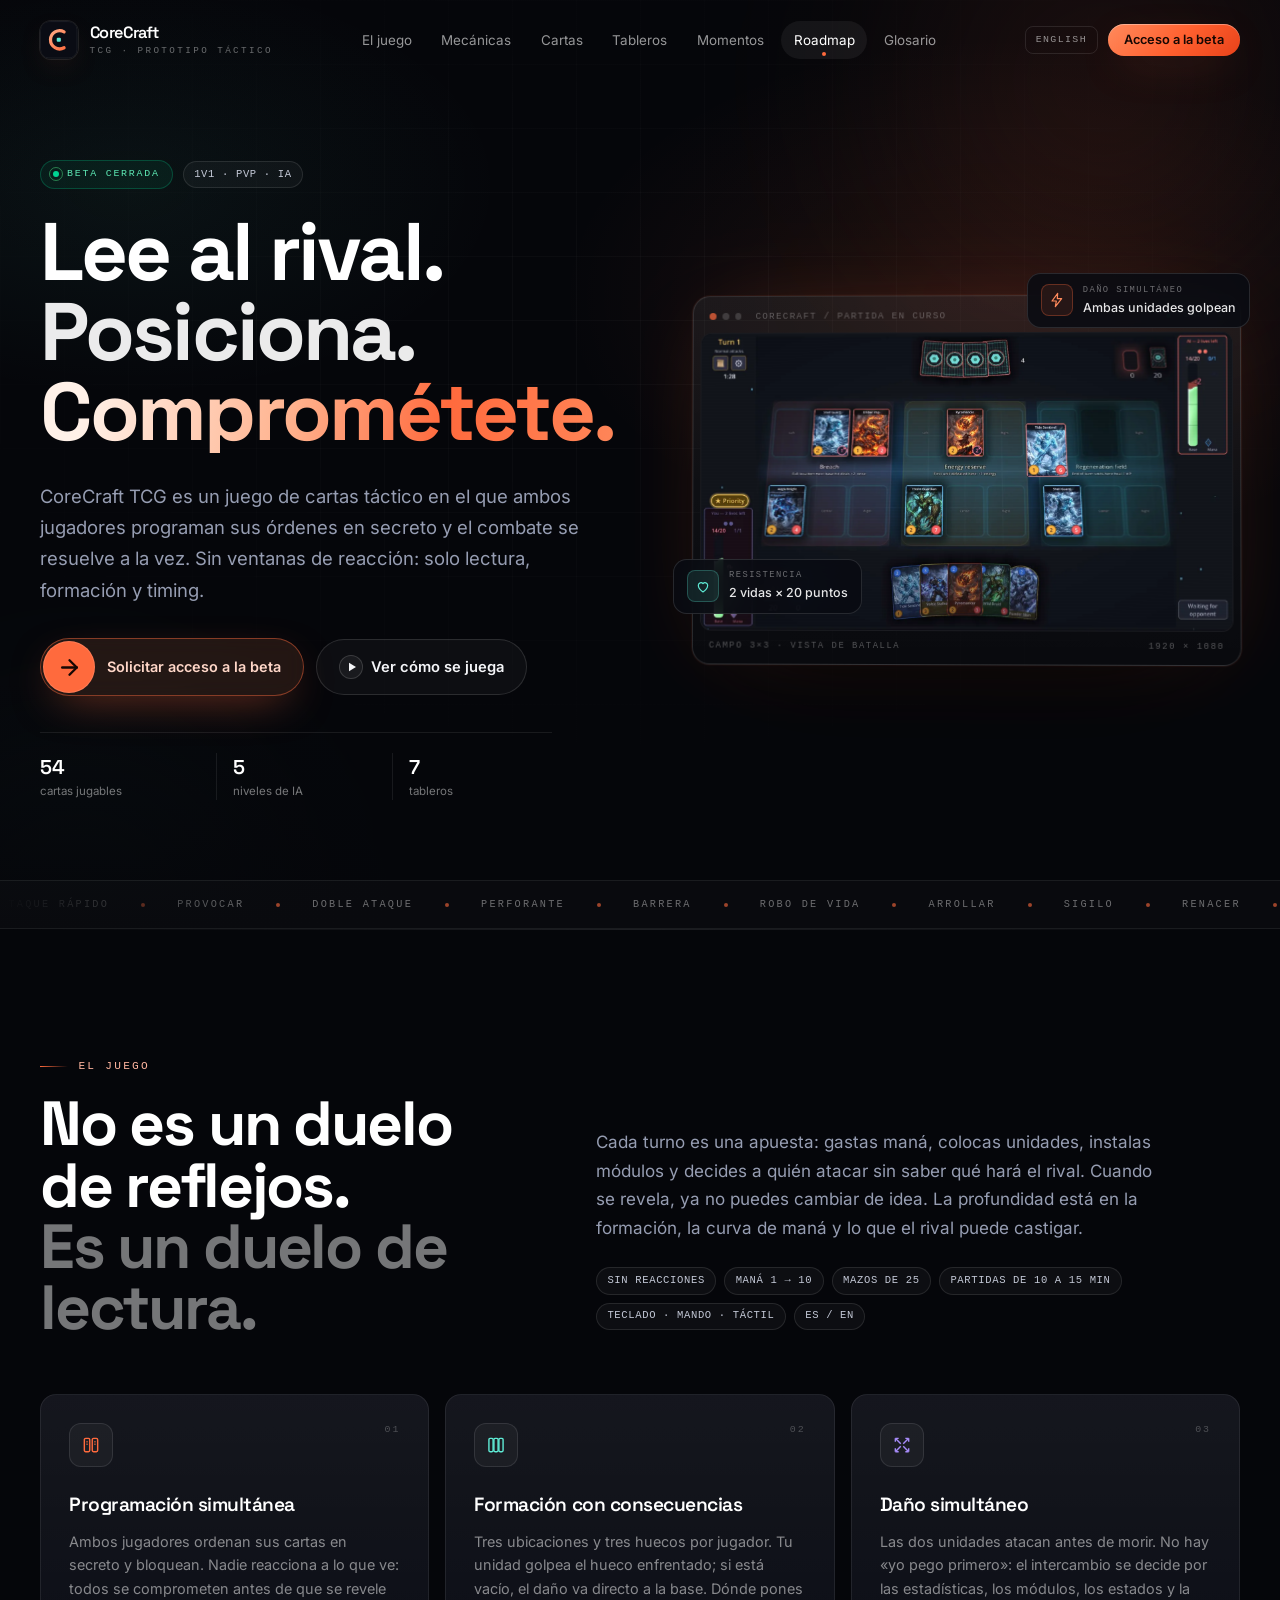
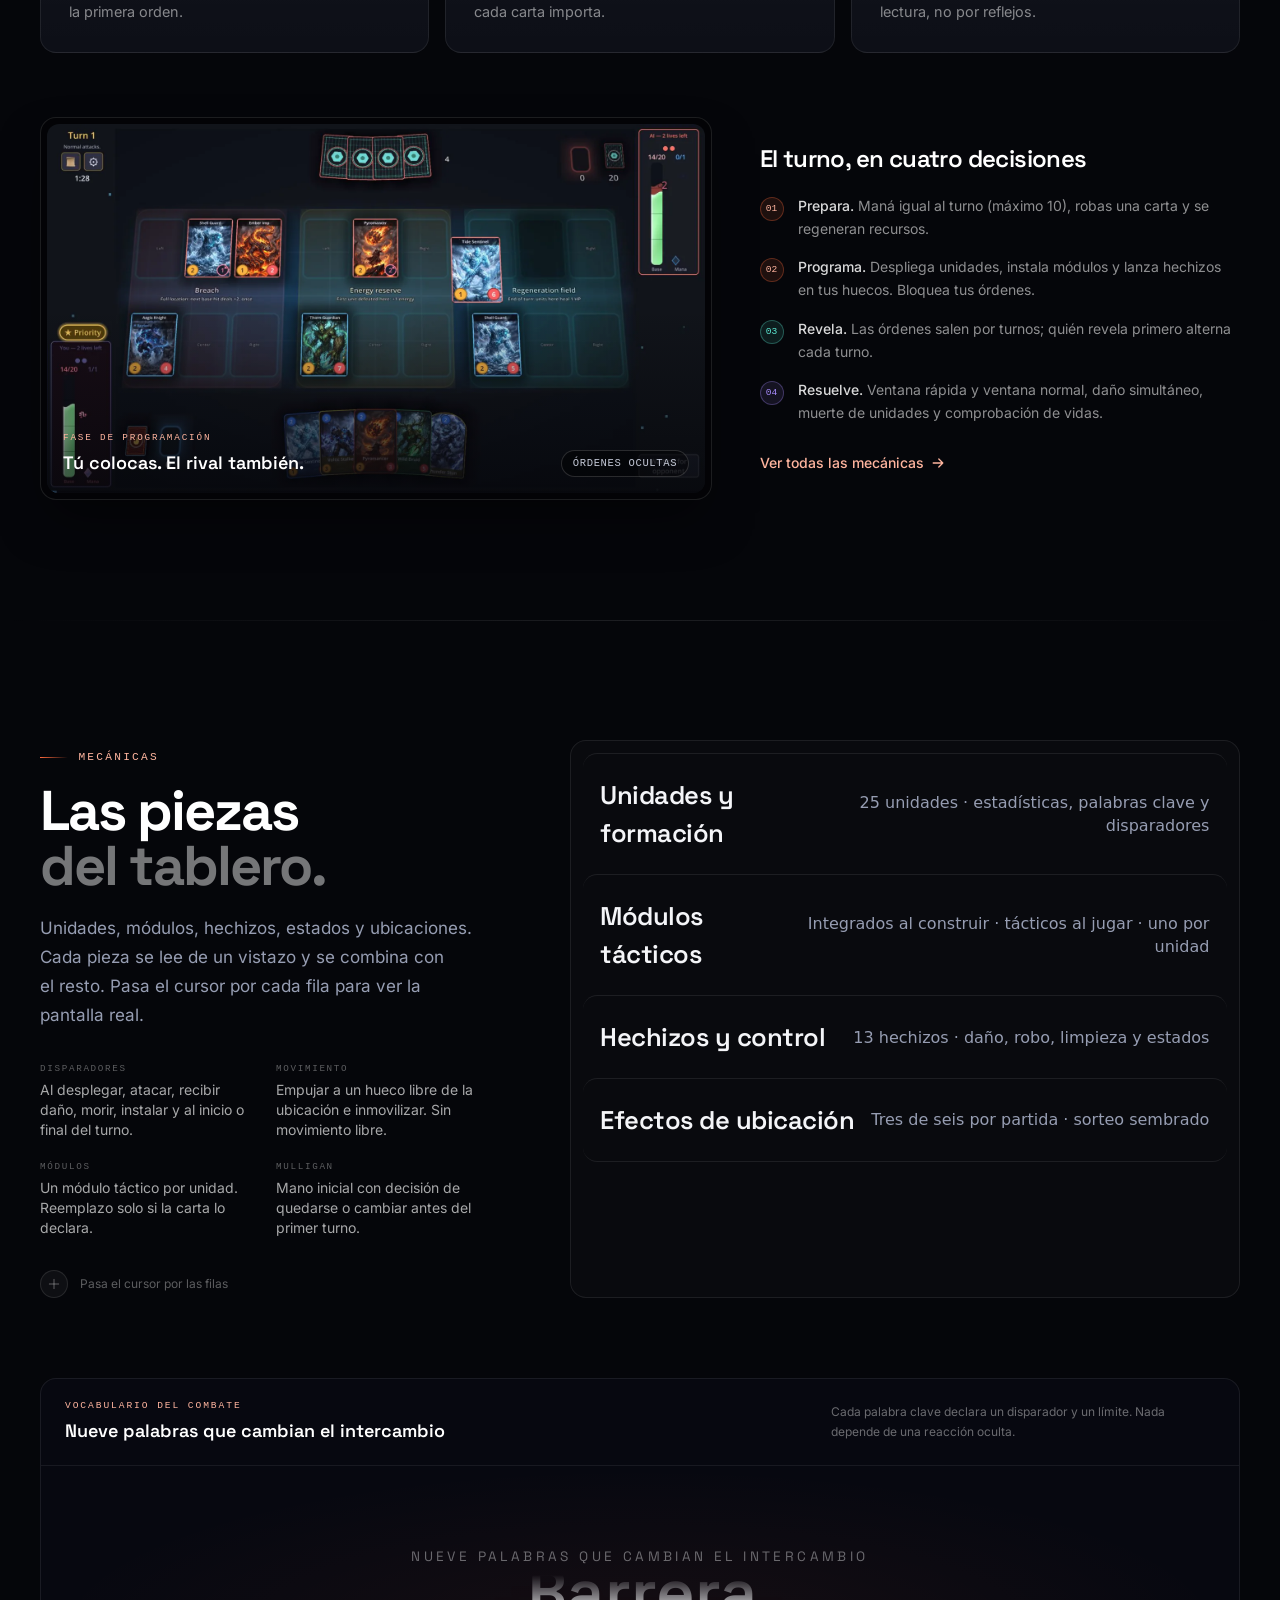
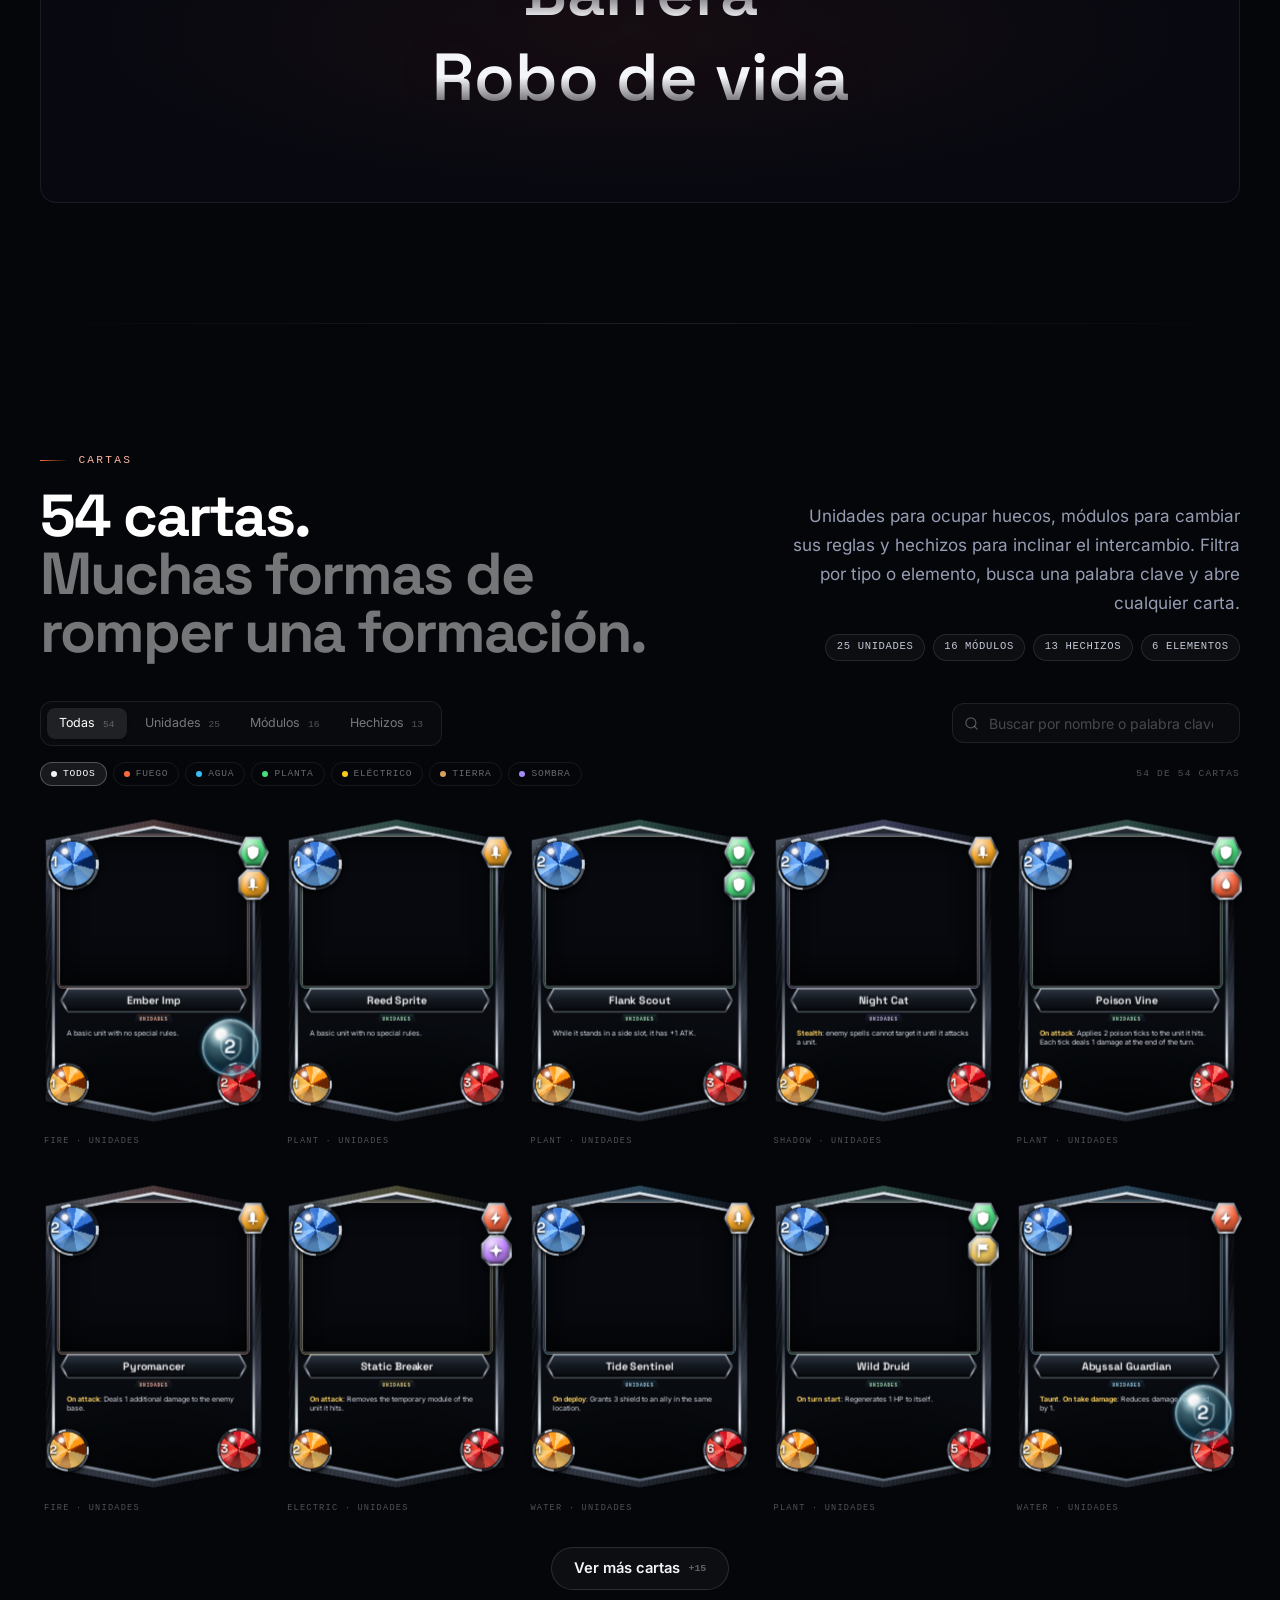
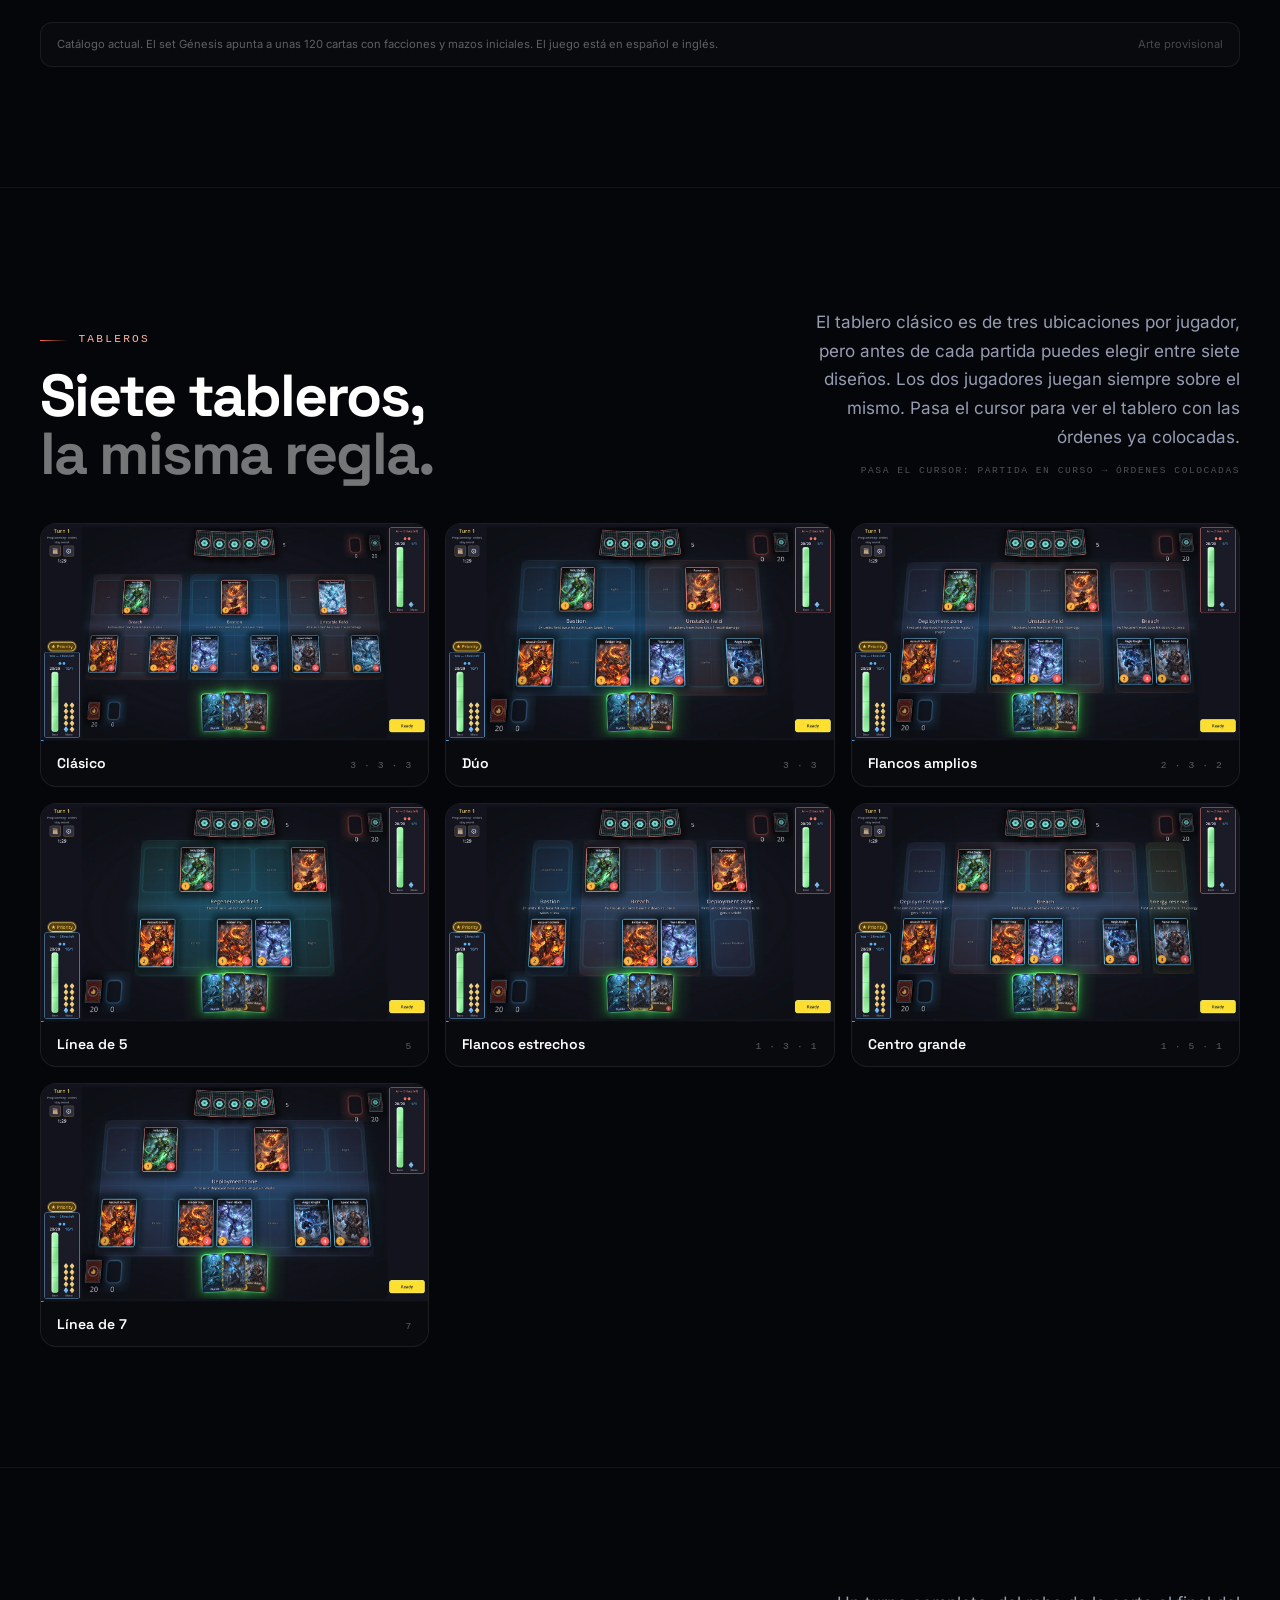
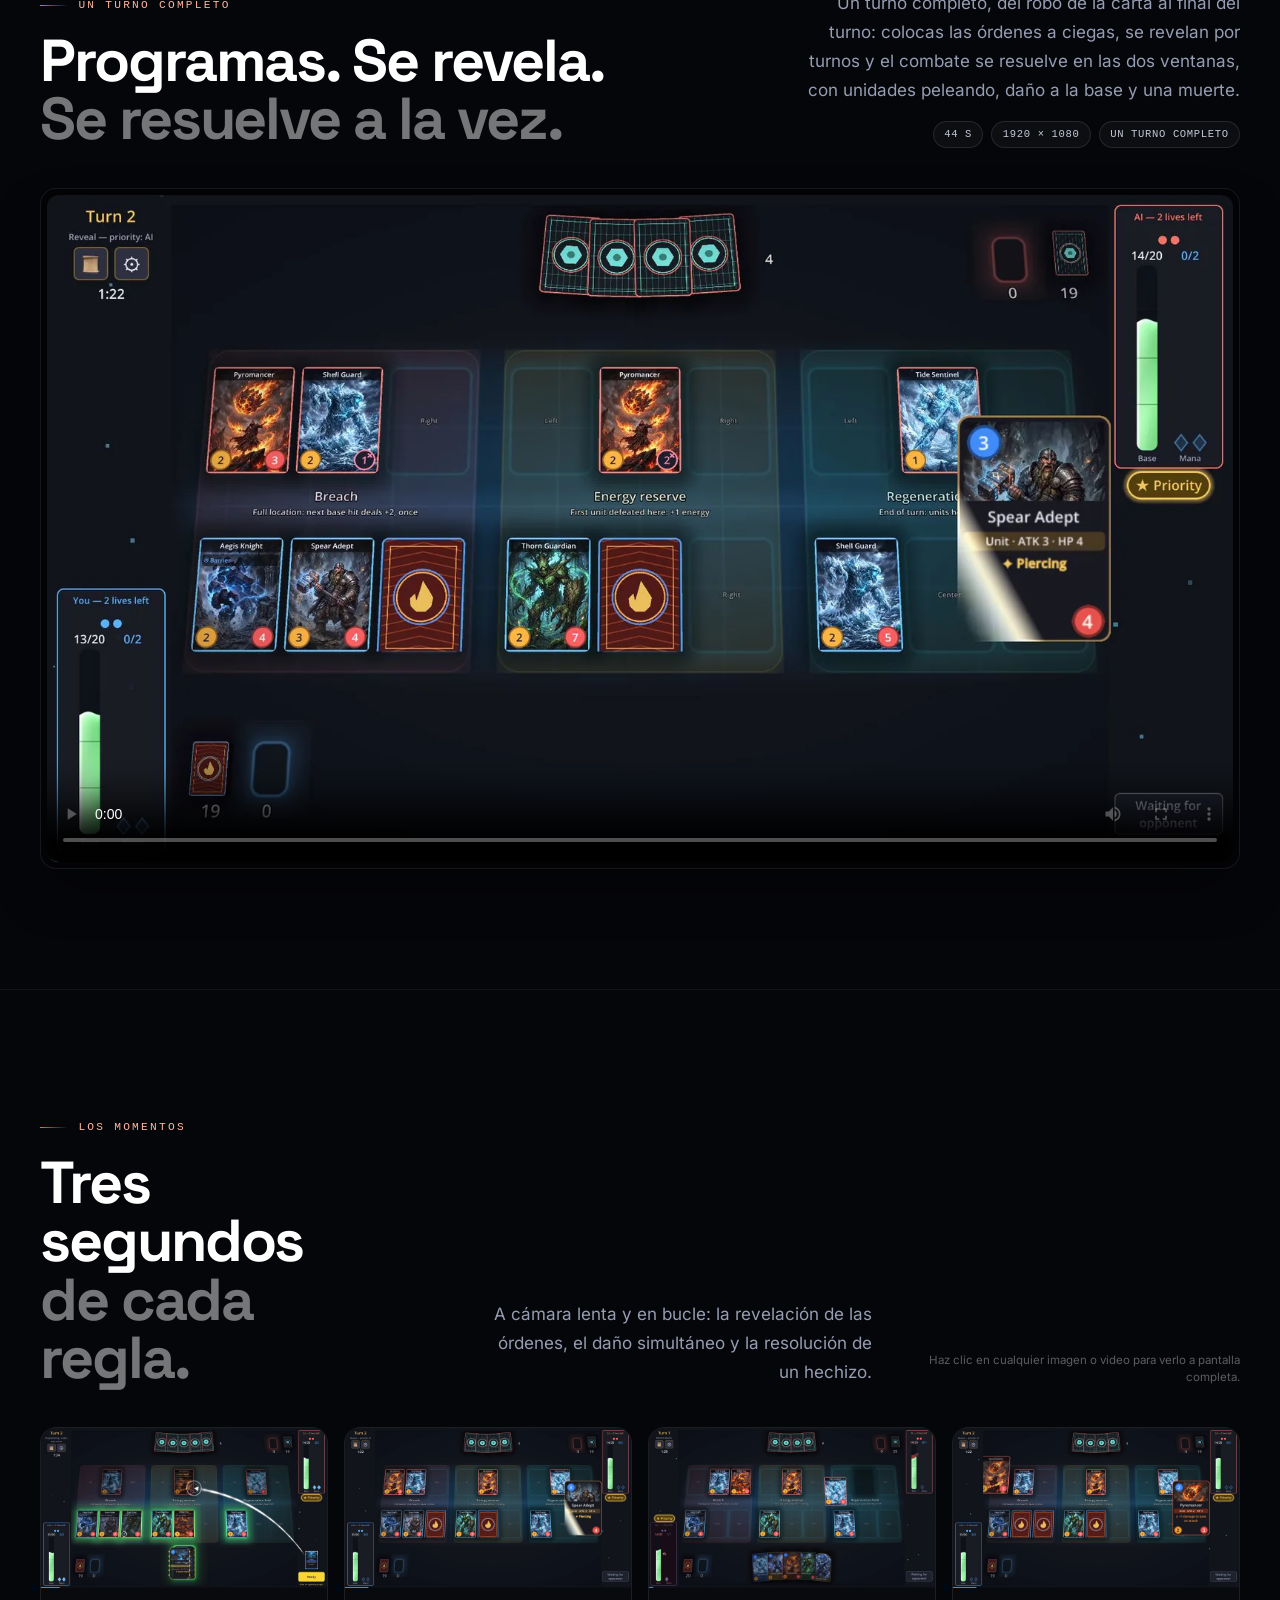
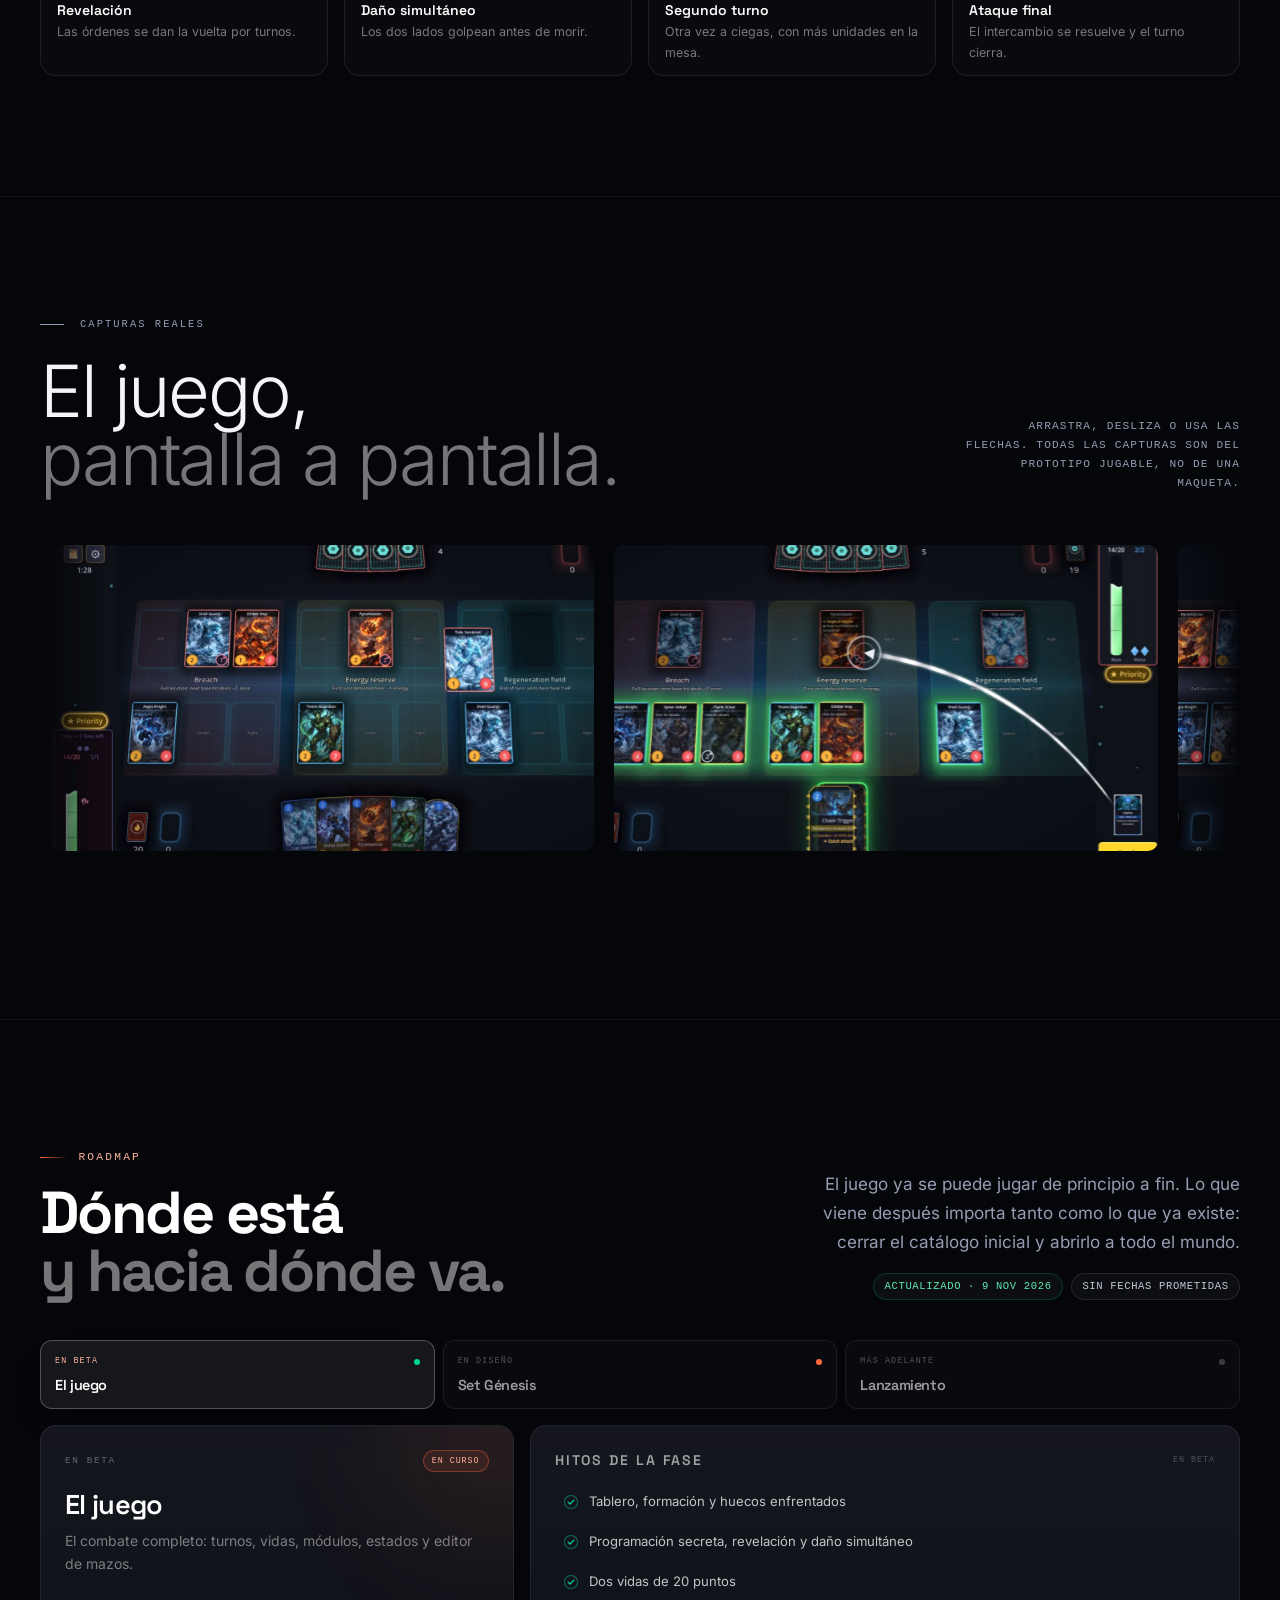
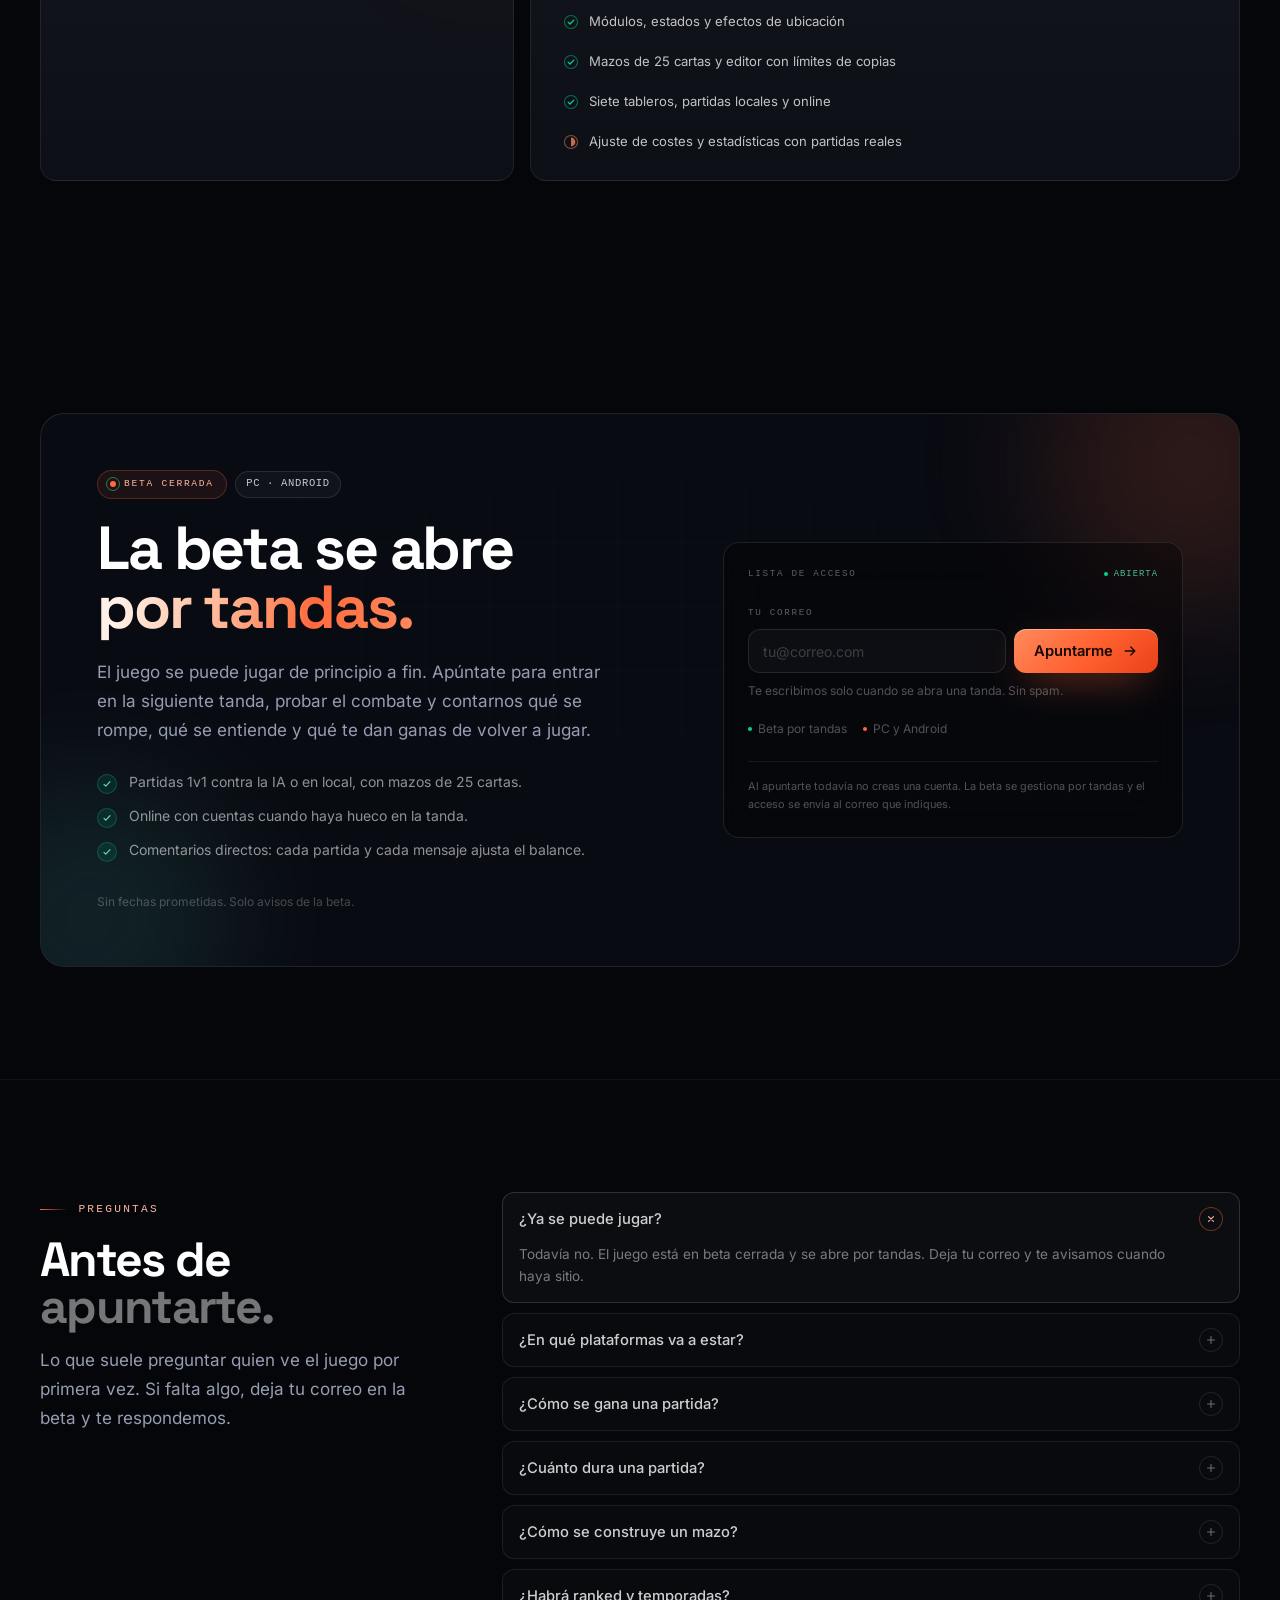
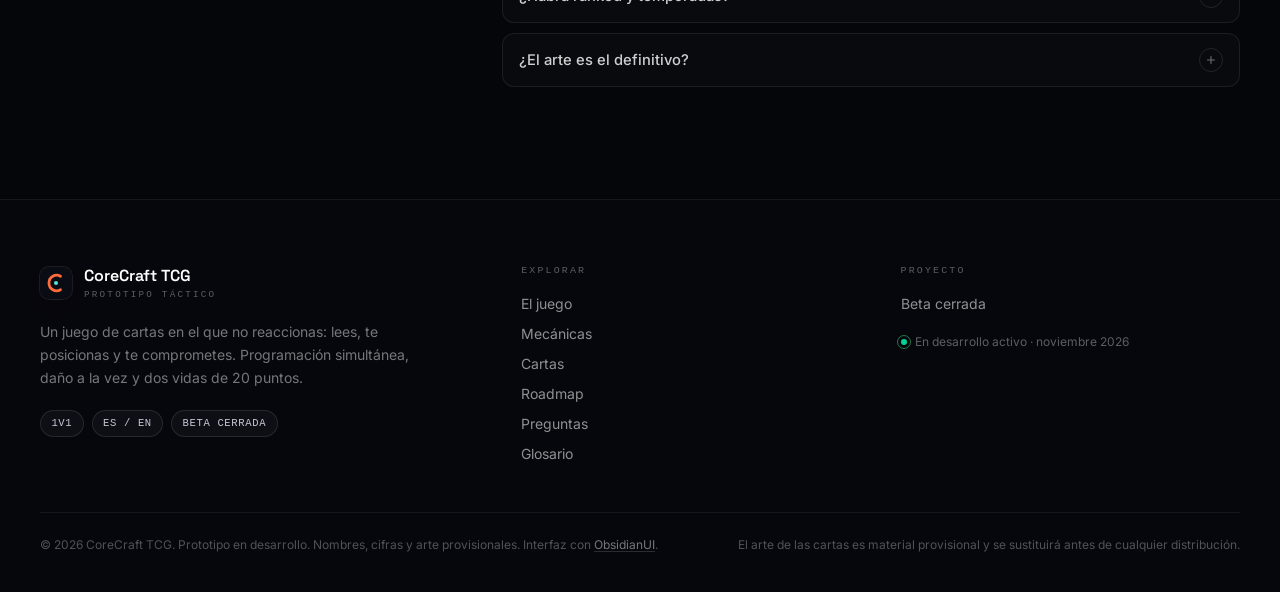
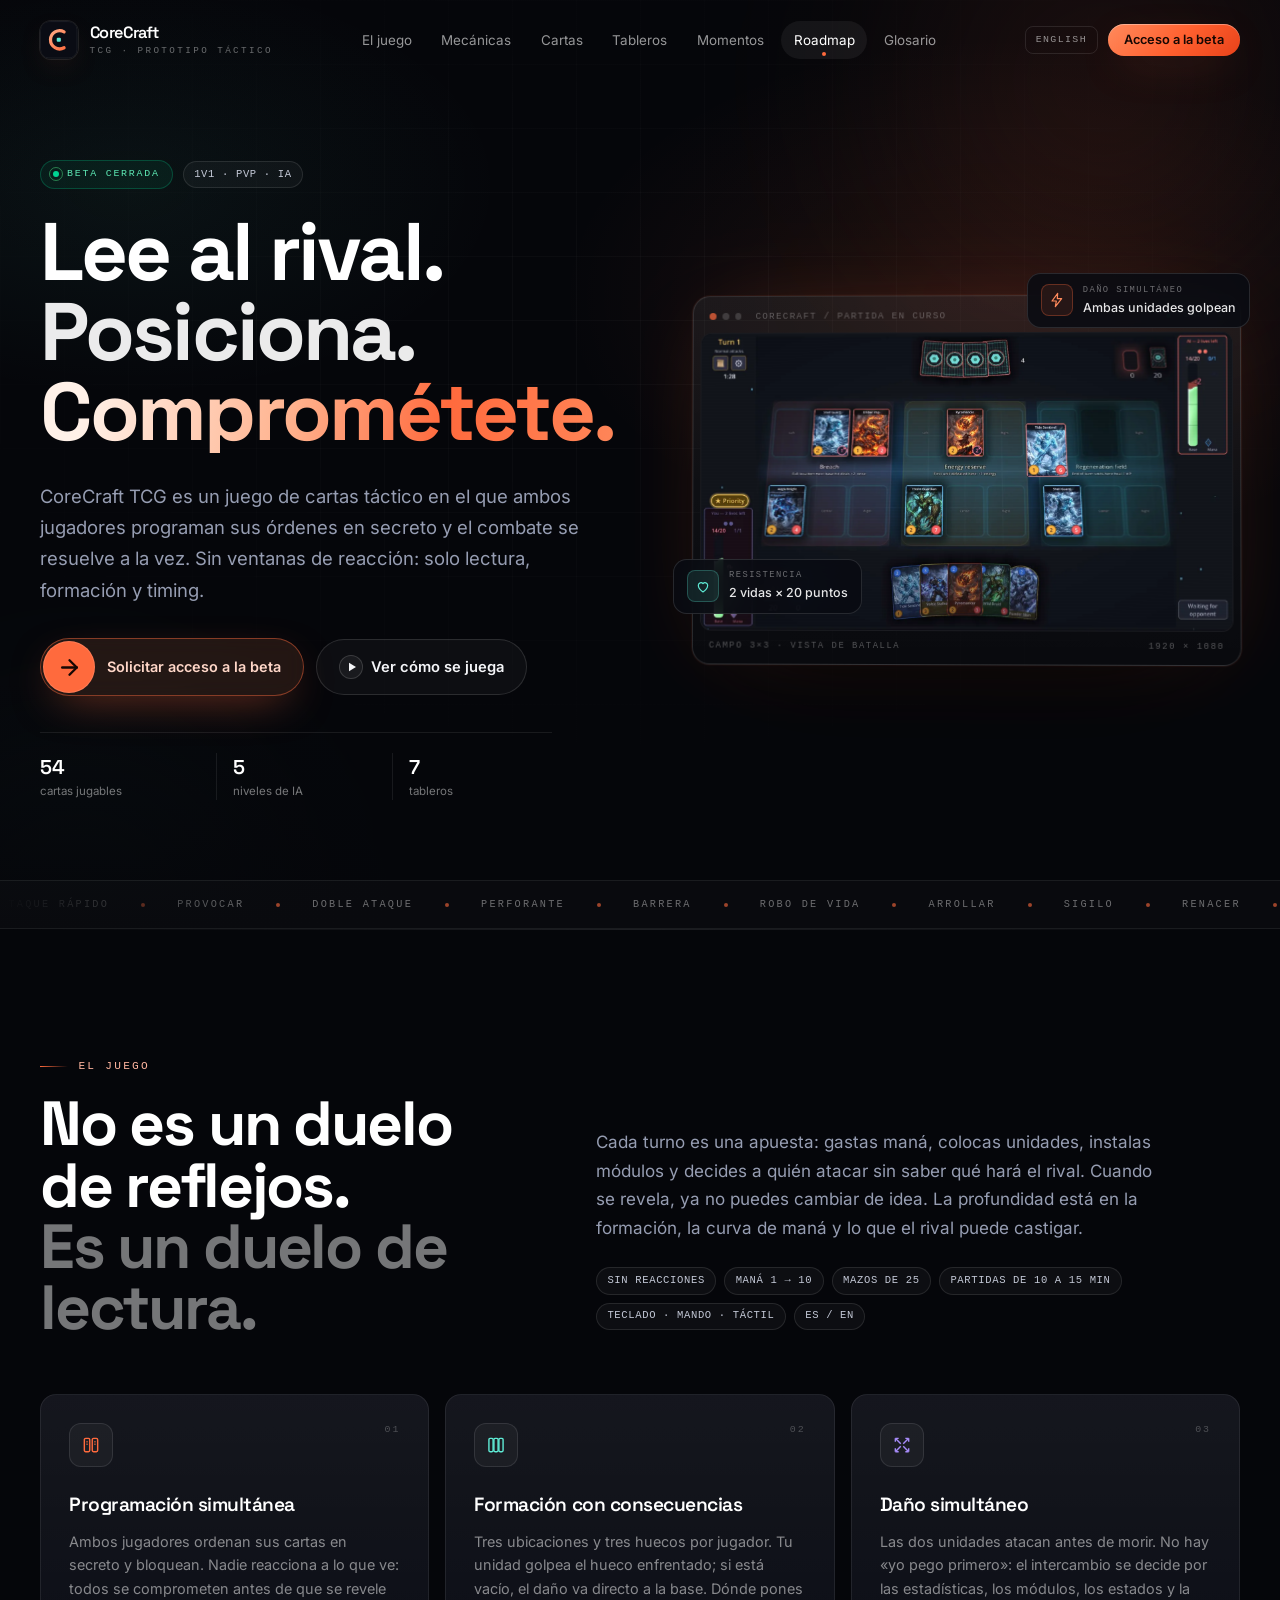
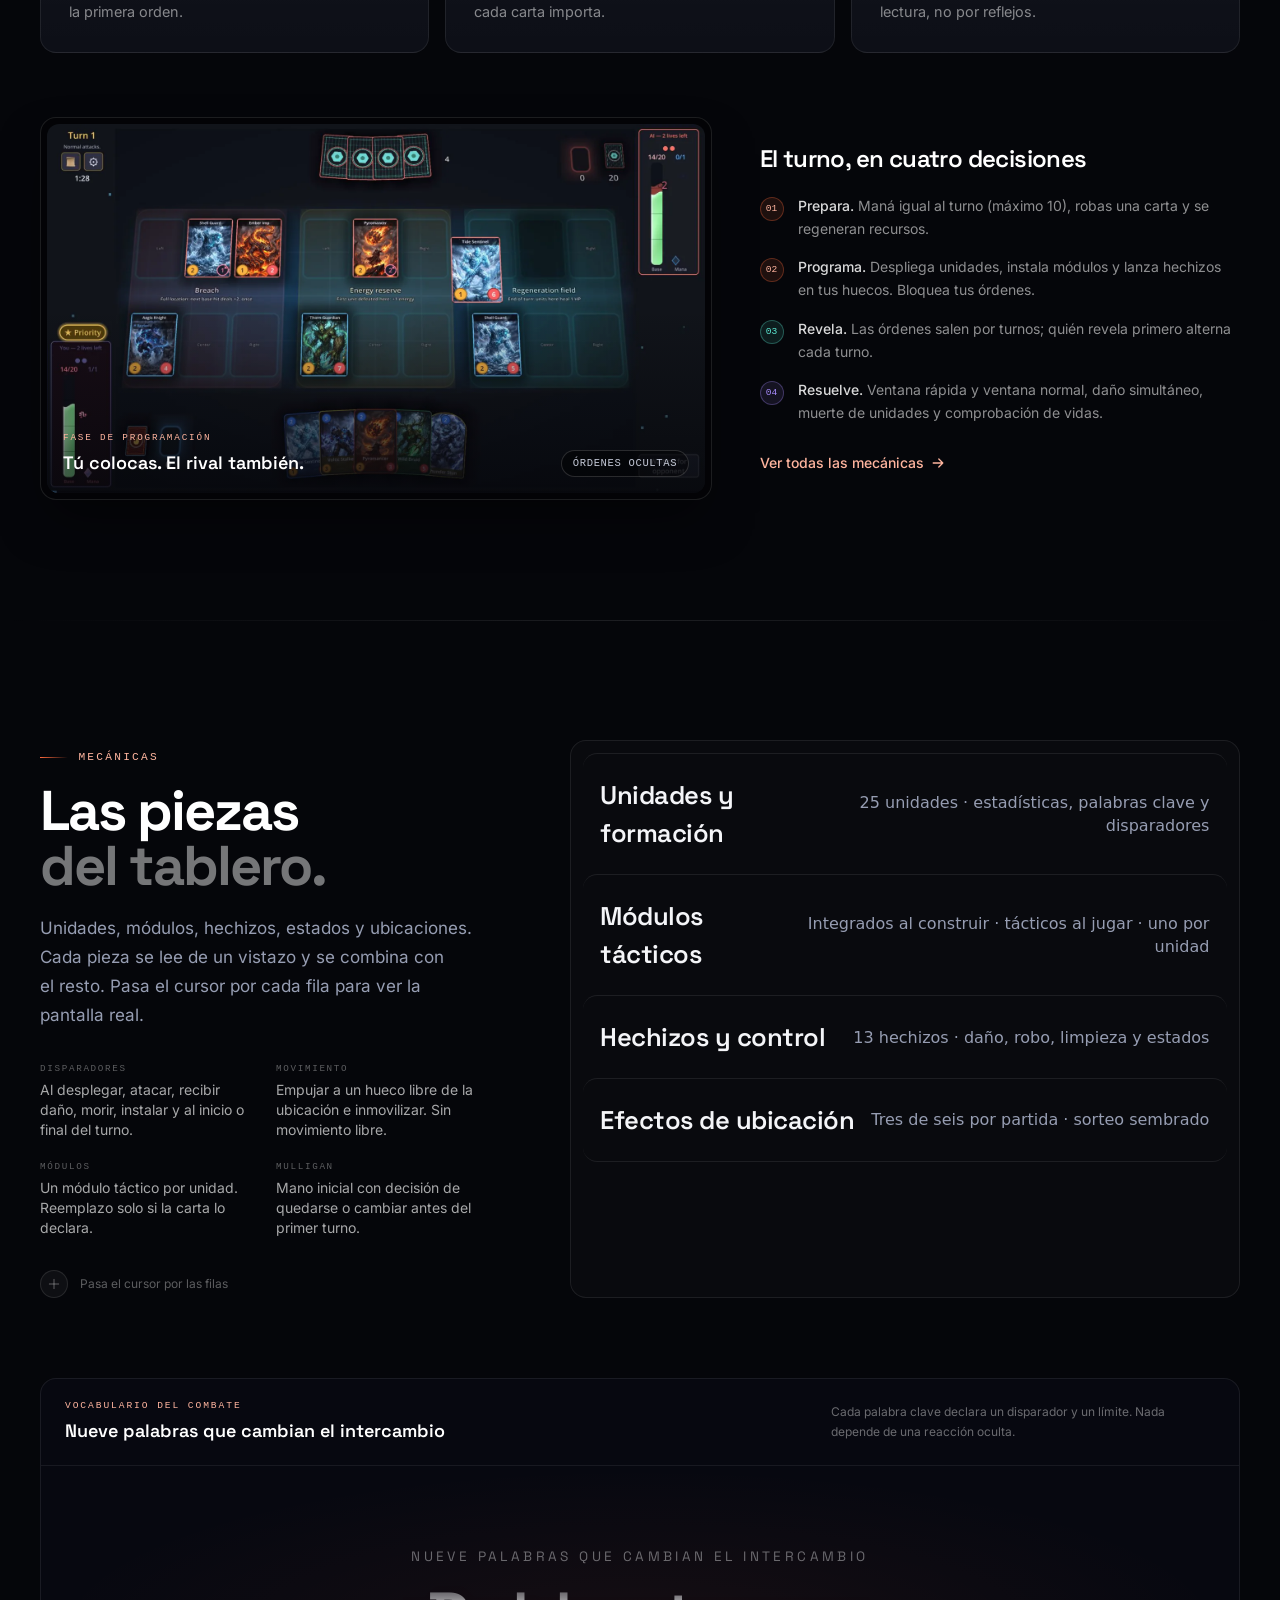
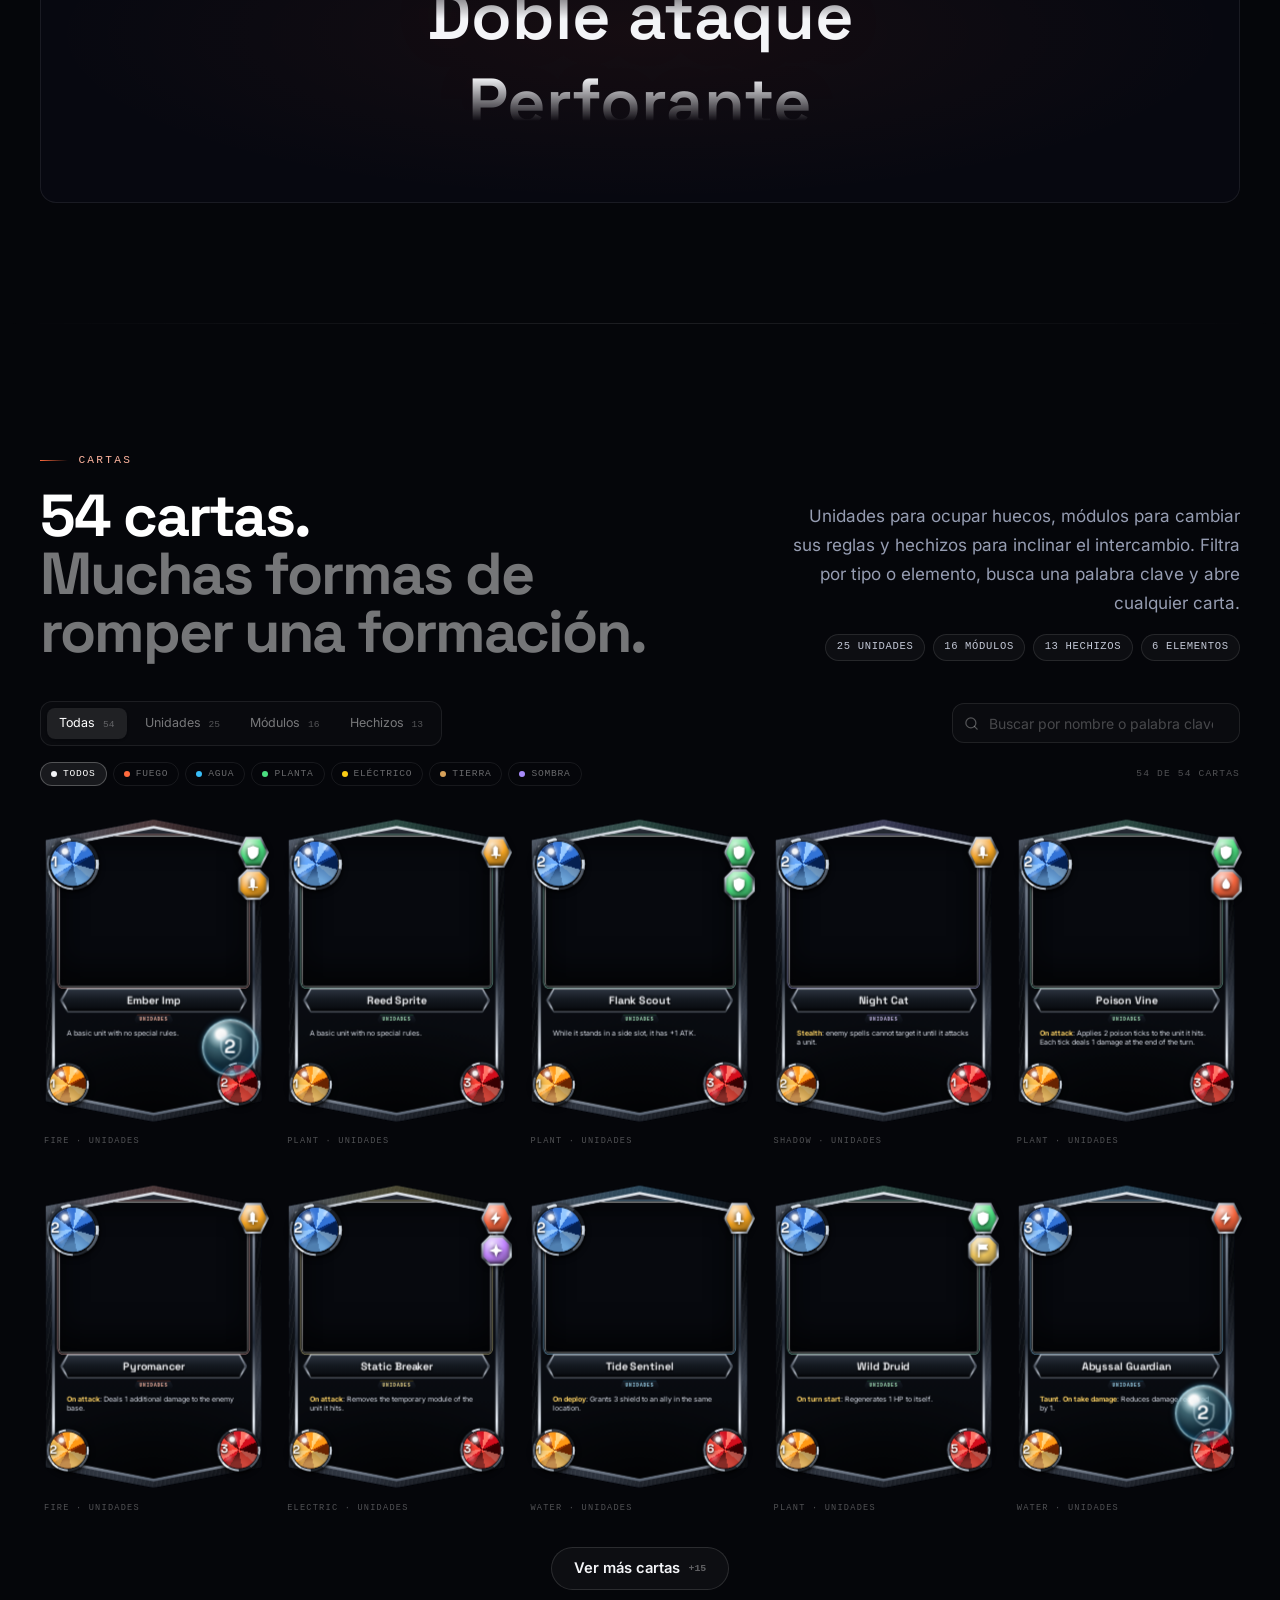
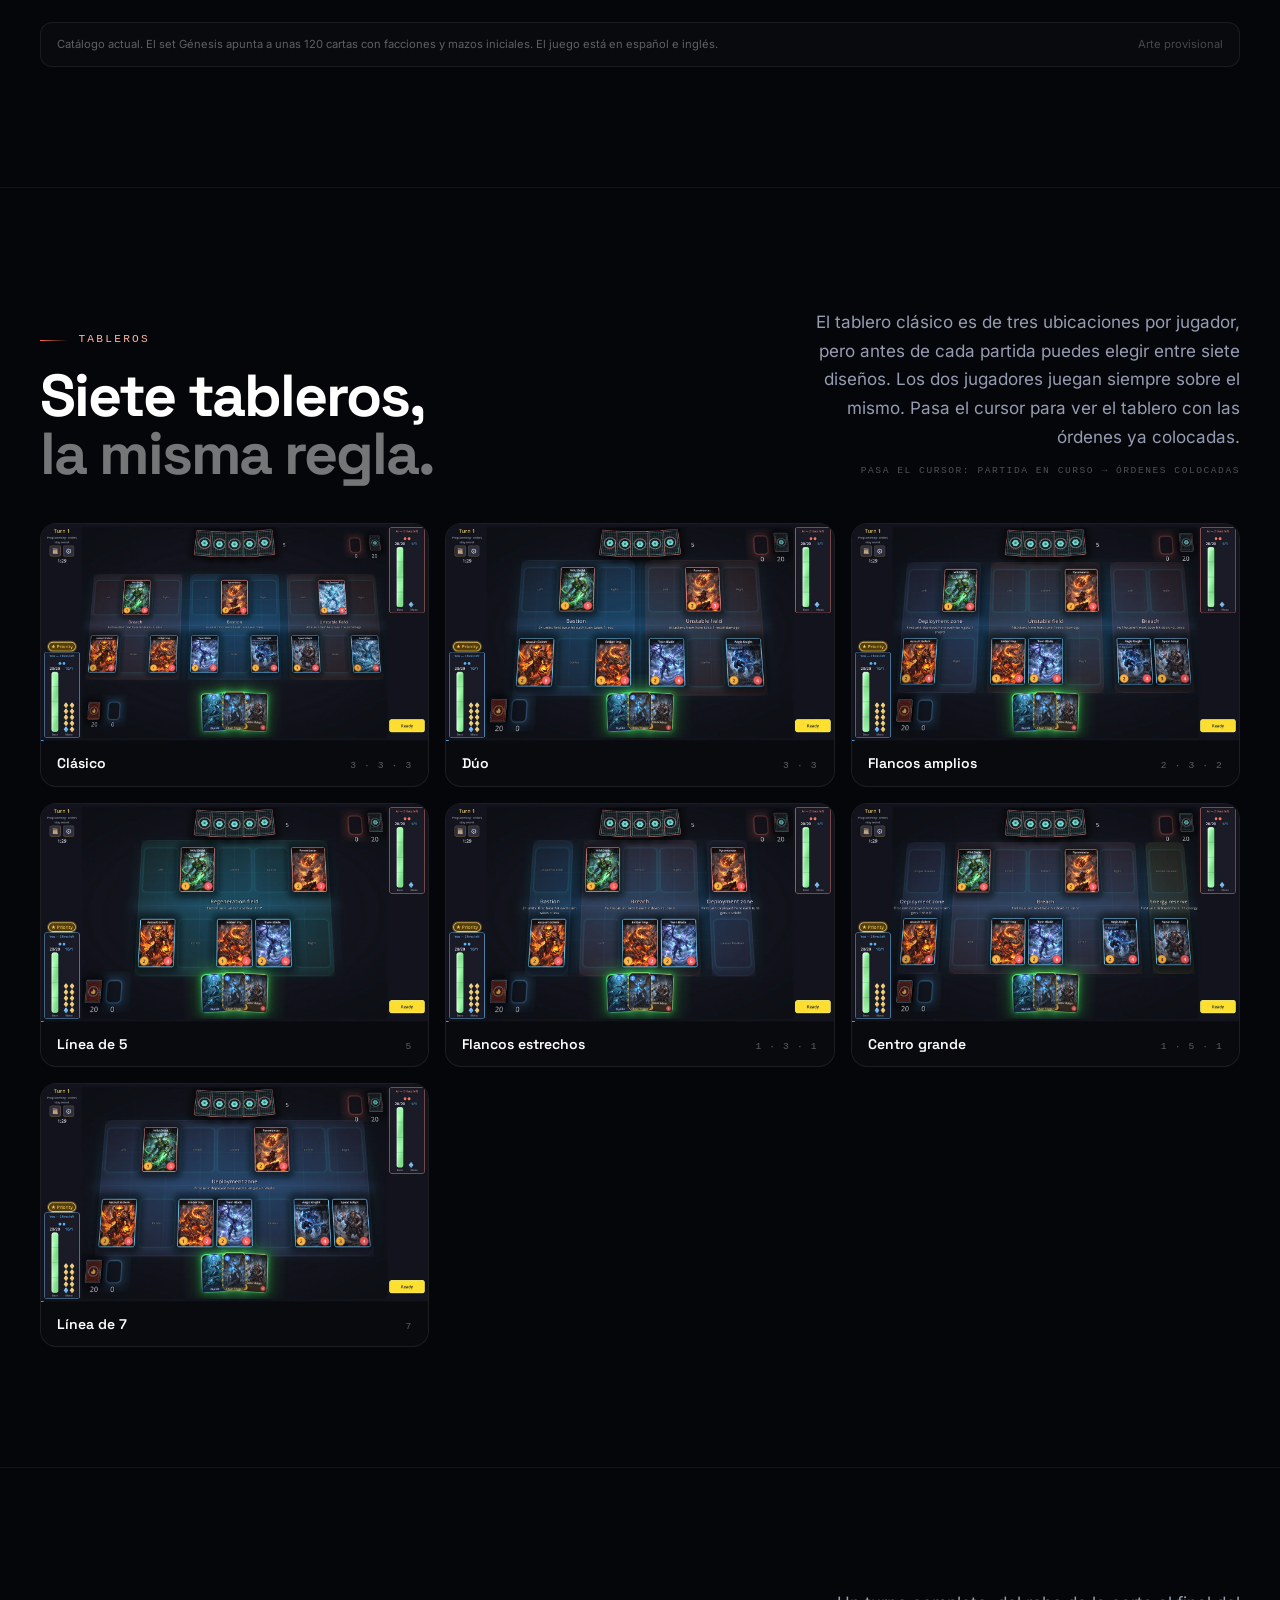
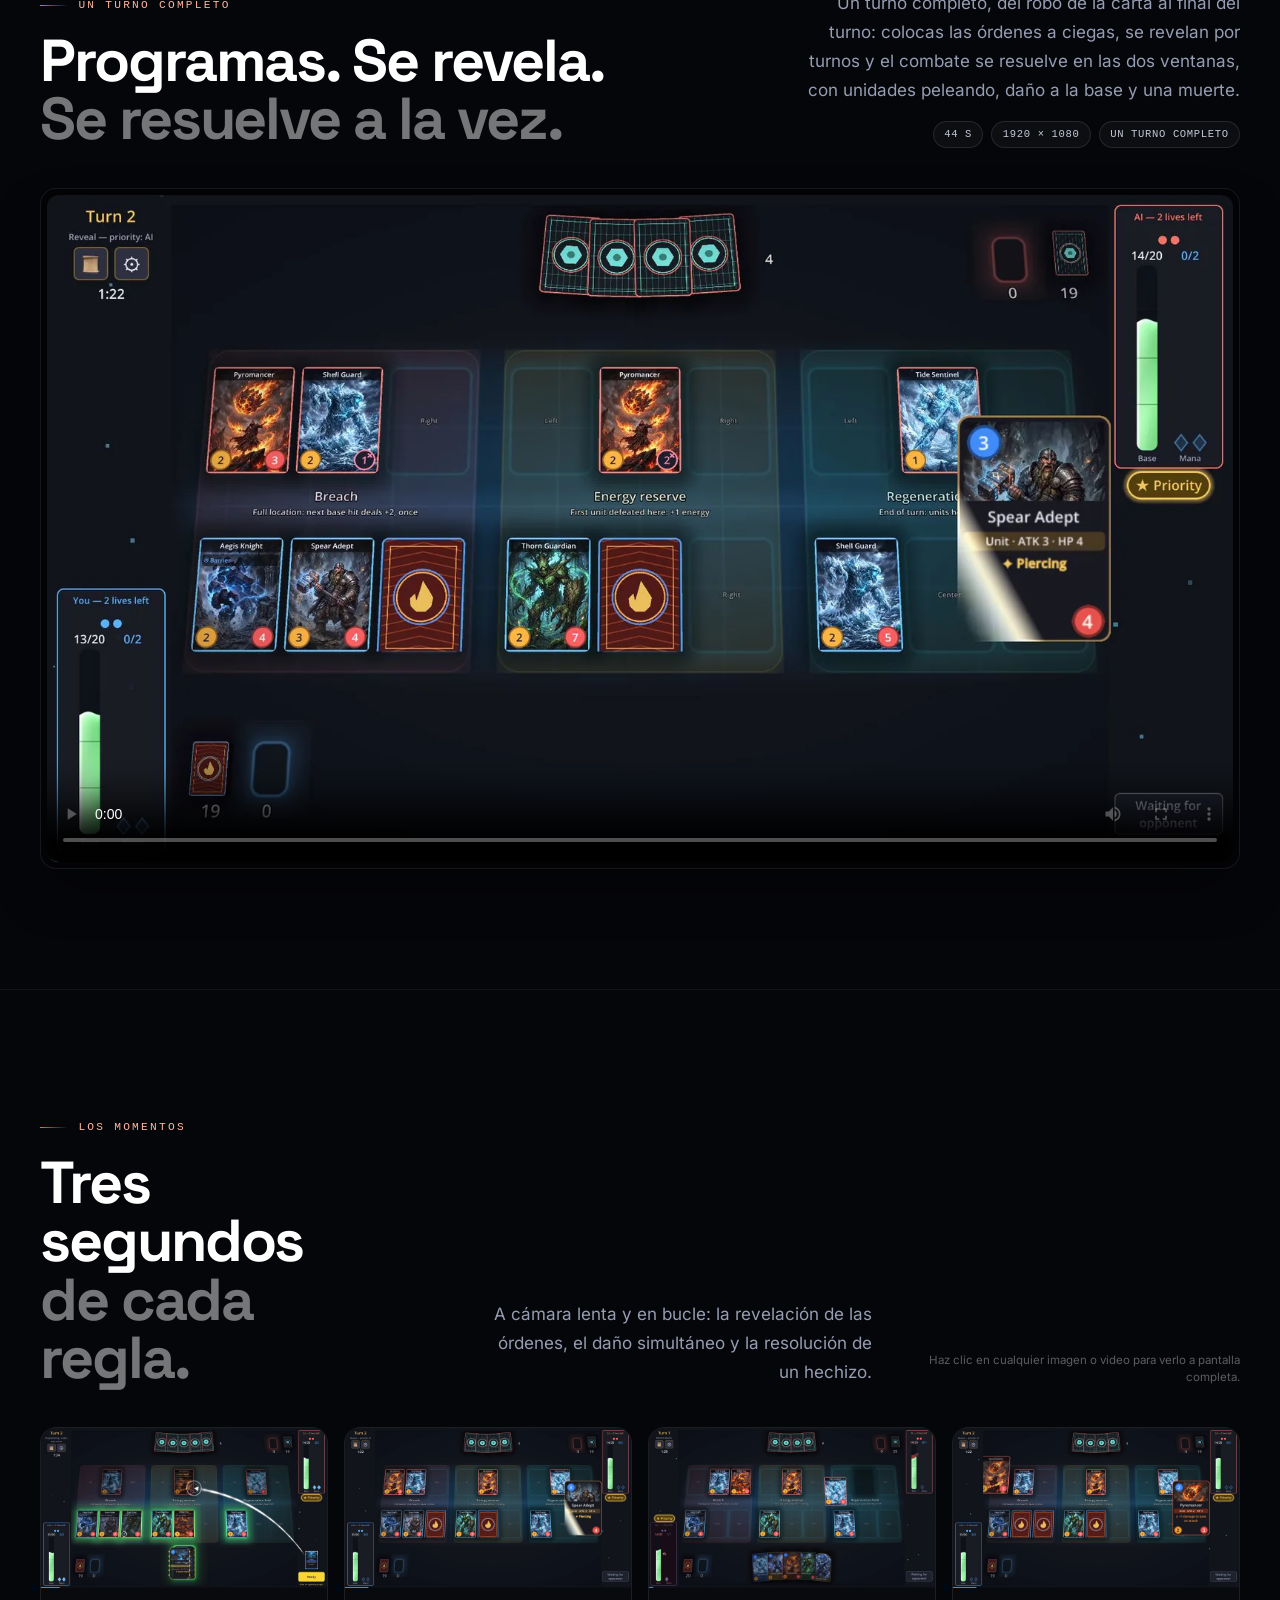
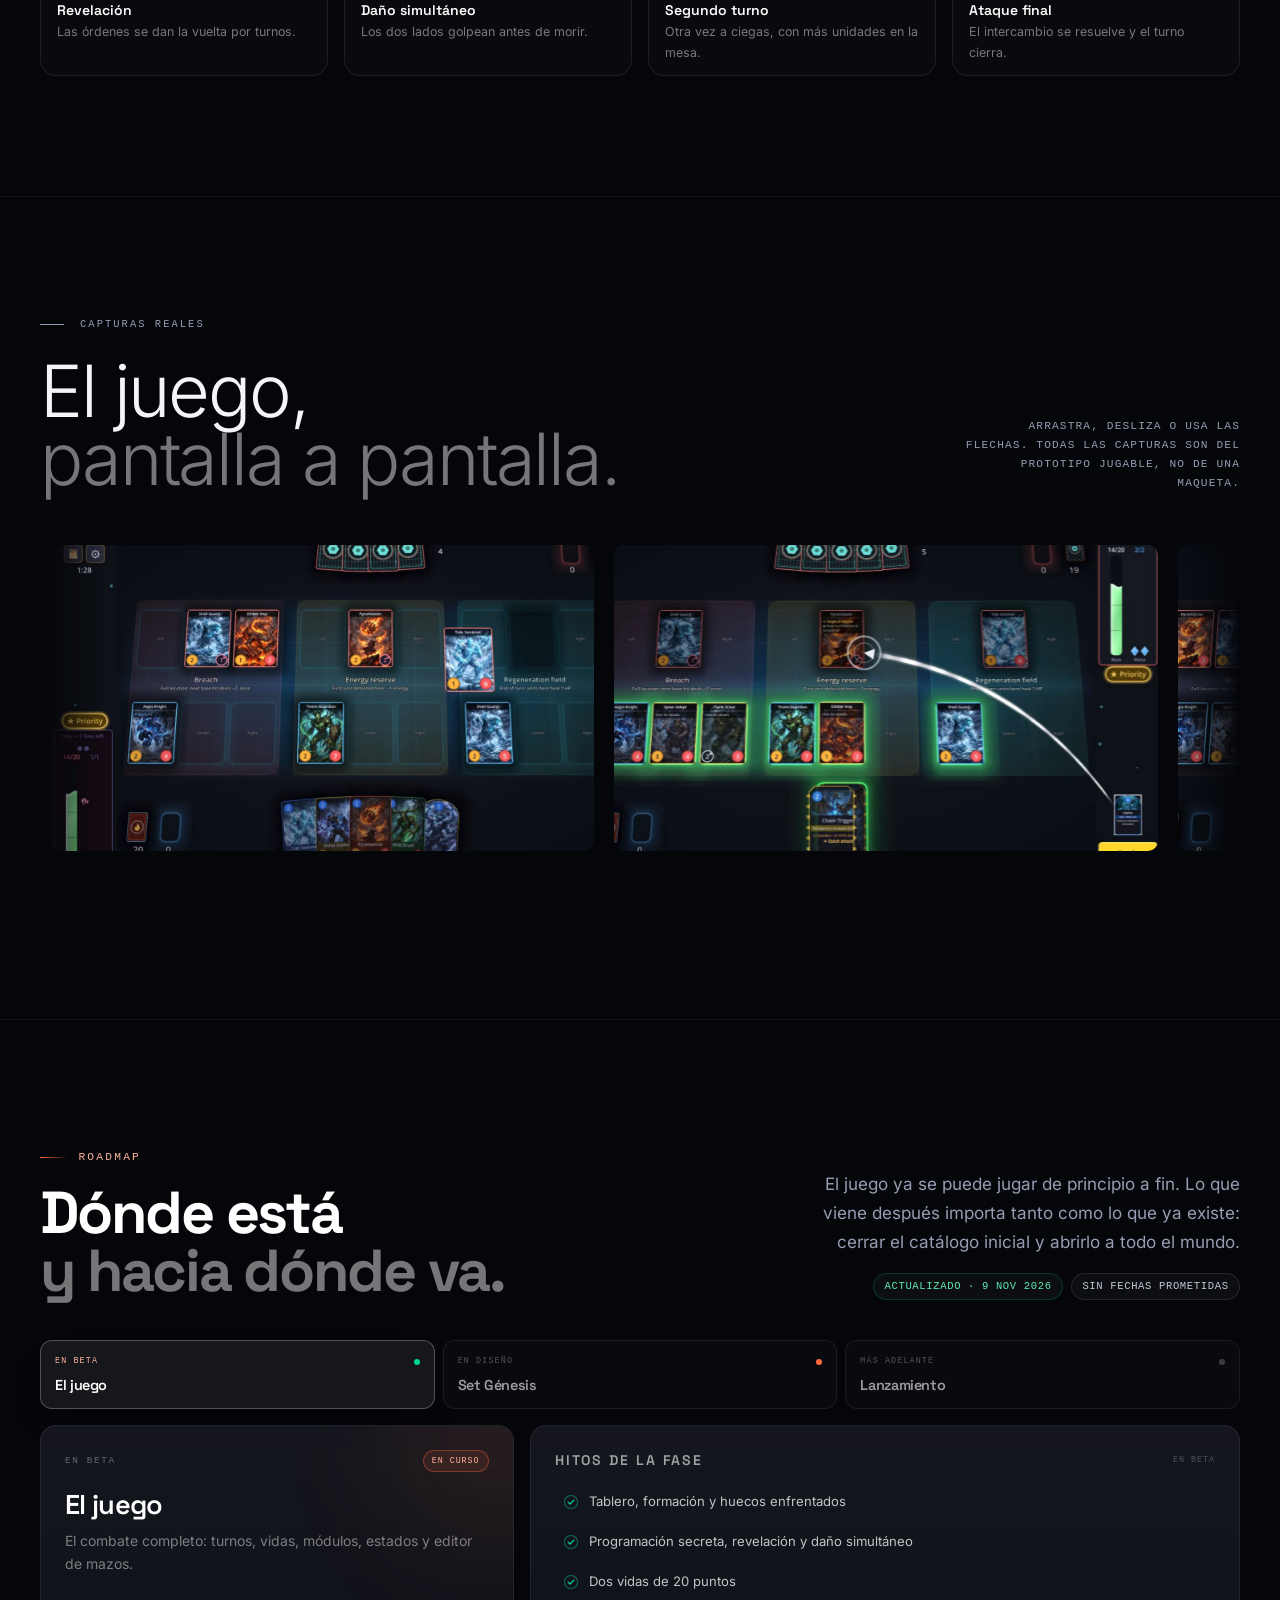
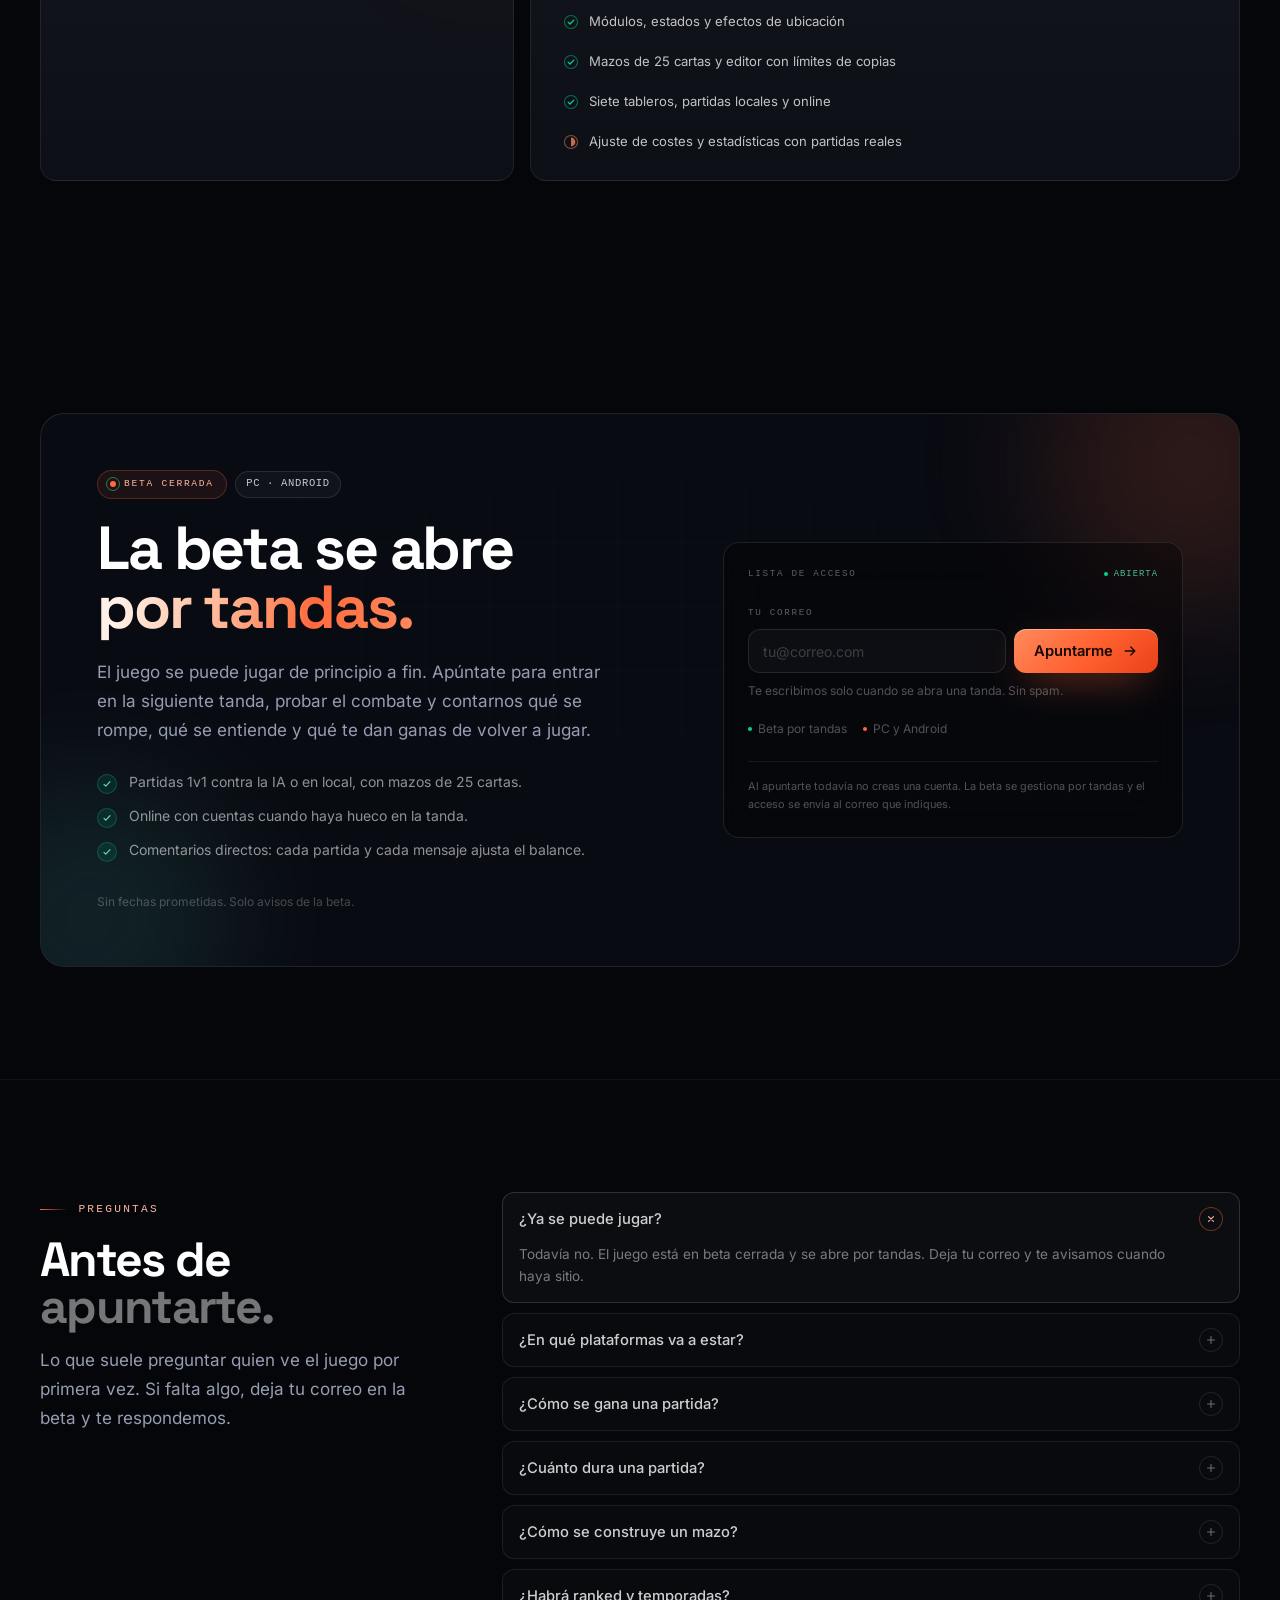
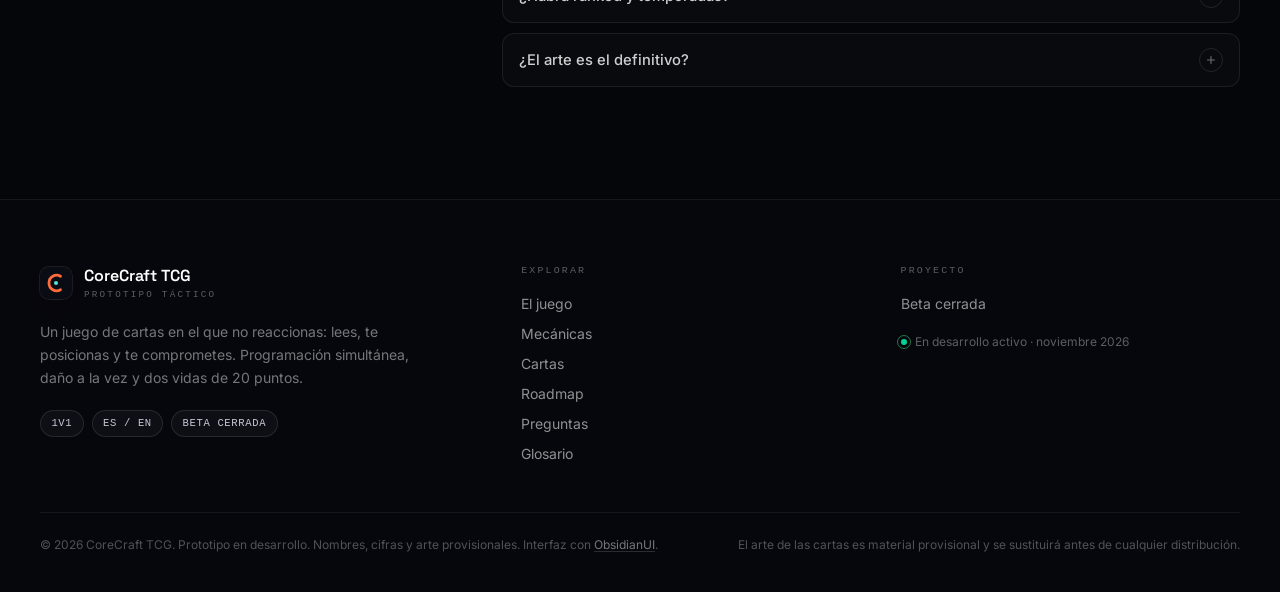
